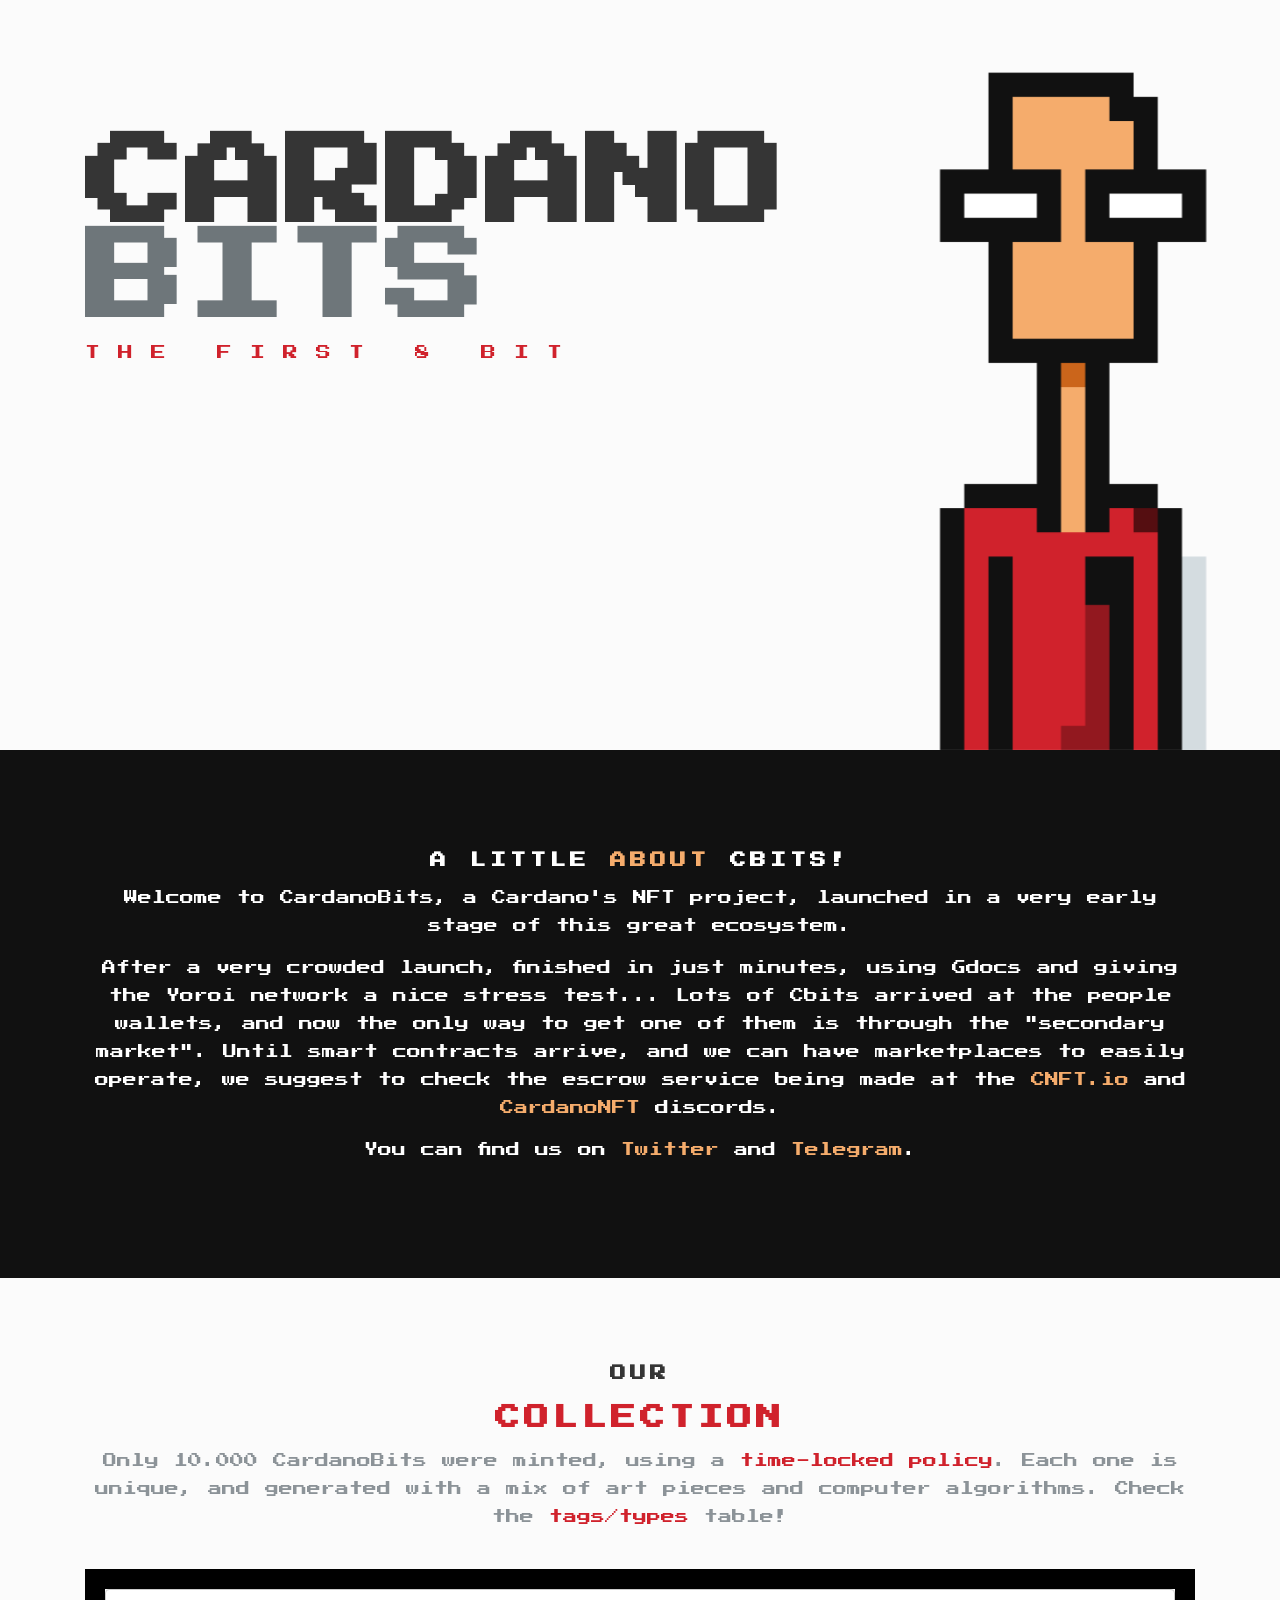
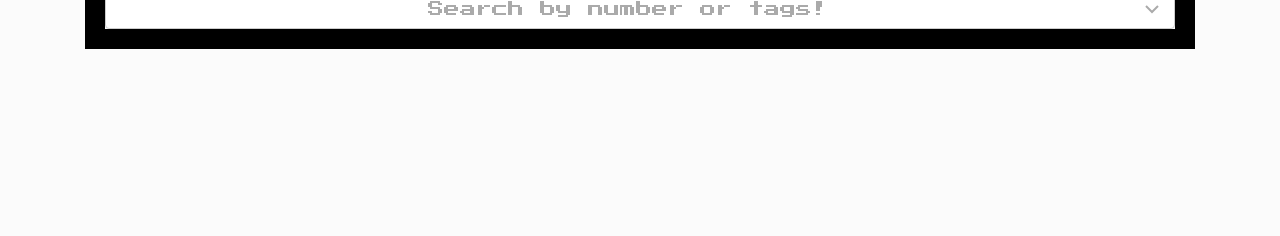
==== index.html @ e2020d43 "update" ====
<!DOCTYPE html><html lang="en"><head><meta charSet="utf-8"/><meta http-equiv="x-ua-compatible" content="ie=edge"/><meta name="viewport" content="width=device-width, initial-scale=1, shrink-to-fit=no"/><style data-href="/styles.7e462f2d2295d4f72bc5.css" id="gatsby-global-css">@import url(https://fonts.googleapis.com/css2?family=Press+Start+2P&display=swap);
/*!
 * Bootstrap v4.6.0 (https://getbootstrap.com/)
 * Copyright 2011-2021 The Bootstrap Authors
 * Copyright 2011-2021 Twitter, Inc.
 * Licensed under MIT (https://github.com/twbs/bootstrap/blob/main/LICENSE)
 */:root{--blue:#007bff;--indigo:#6610f2;--purple:#6f42c1;--pink:#e83e8c;--red:#dc3545;--orange:#fd7e14;--yellow:#ffc107;--green:#28a745;--teal:#20c997;--cyan:#17a2b8;--white:#fff;--gray:#6c757d;--gray-dark:#343a40;--primary:#007bff;--secondary:#6c757d;--success:#28a745;--info:#17a2b8;--warning:#ffc107;--danger:#dc3545;--light:#f8f9fa;--dark:#343a40;--breakpoint-xs:0;--breakpoint-sm:576px;--breakpoint-md:768px;--breakpoint-lg:992px;--breakpoint-xl:1200px;--font-family-sans-serif:-apple-system,BlinkMacSystemFont,"Segoe UI",Roboto,"Helvetica Neue",Arial,"Noto Sans","Liberation Sans",sans-serif,"Apple Color Emoji","Segoe UI Emoji","Segoe UI Symbol","Noto Color Emoji";--font-family-monospace:SFMono-Regular,Menlo,Monaco,Consolas,"Liberation Mono","Courier New",monospace}*,:after,:before{box-sizing:border-box}html{font-family:sans-serif;line-height:1.15;-webkit-tap-highlight-color:rgba(0,0,0,0)}article,aside,figcaption,figure,footer,header,hgroup,main,nav,section{display:block}body{font-family:-apple-system,BlinkMacSystemFont,Segoe UI,Roboto,Helvetica Neue,Arial,Noto Sans,Liberation Sans,sans-serif,Apple Color Emoji,Segoe UI Emoji,Segoe UI Symbol,Noto Color Emoji;font-size:1rem;font-weight:400;line-height:1.5;color:#212529;text-align:left;background-color:#fff}[tabindex="-1"]:focus:not(:focus-visible){outline:0!important}hr{box-sizing:content-box;height:0;overflow:visible}h1,h2,h3,h4,h5,h6{margin-top:0;margin-bottom:.5rem}p{margin-top:0;margin-bottom:1rem}abbr[data-original-title],abbr[title]{text-decoration:underline;-webkit-text-decoration:underline dotted;text-decoration:underline dotted;cursor:help;border-bottom:0;-webkit-text-decoration-skip-ink:none;text-decoration-skip-ink:none}address{font-style:normal;line-height:inherit}address,dl,ol,ul{margin-bottom:1rem}dl,ol,ul{margin-top:0}ol ol,ol ul,ul ol,ul ul{margin-bottom:0}dt{font-weight:700}dd{margin-bottom:.5rem;margin-left:0}blockquote{margin:0 0 1rem}b,strong{font-weight:bolder}small{font-size:80%}a{color:#007bff;text-decoration:none;background-color:transparent}a:hover{color:#0056b3;text-decoration:underline}a:not([href]):not([class]),a:not([href]):not([class]):hover{color:inherit;text-decoration:none}code,kbd,pre,samp{font-family:SFMono-Regular,Menlo,Monaco,Consolas,Liberation Mono,Courier New,monospace}pre{margin-top:0;margin-bottom:1rem;overflow:auto;-ms-overflow-style:scrollbar}figure{margin:0 0 1rem}img{border-style:none}img,svg{vertical-align:middle}svg{overflow:hidden}caption{padding-top:.75rem;padding-bottom:.75rem;color:#6c757d;text-align:left;caption-side:bottom}th{text-align:inherit;text-align:-webkit-match-parent}label{display:inline-block;margin-bottom:.5rem}button{border-radius:0}button:focus:not(:focus-visible){outline:0}button,input,optgroup,select,textarea{margin:0;font-family:inherit;font-size:inherit;line-height:inherit}button,input{overflow:visible}button,select{text-transform:none}[role=button]{cursor:pointer}select{word-wrap:normal}[type=button],[type=reset],[type=submit],button{-webkit-appearance:button}[type=button]:not(:disabled),[type=reset]:not(:disabled),[type=submit]:not(:disabled),button:not(:disabled){cursor:pointer}[type=button]::-moz-focus-inner,[type=reset]::-moz-focus-inner,[type=submit]::-moz-focus-inner,button::-moz-focus-inner{padding:0;border-style:none}textarea{resize:vertical}fieldset{min-width:0;padding:0;margin:0;border:0}legend{display:block;width:100%;max-width:100%;margin-bottom:.5rem;font-size:1.5rem;line-height:inherit;color:inherit}progress{vertical-align:baseline}[type=number]::-webkit-inner-spin-button,[type=number]::-webkit-outer-spin-button{height:auto}[type=search]{outline-offset:-2px;-webkit-appearance:none}[type=search]::-webkit-search-decoration{-webkit-appearance:none}::-webkit-file-upload-button{font:inherit;-webkit-appearance:button}output{display:inline-block}summary{display:list-item;cursor:pointer}template{display:none}[hidden]{display:none!important}.h1,.h2,.h3,.h4,.h5,.h6,h1,h2,h3,h4,h5,h6{margin-bottom:.5rem;font-weight:500;line-height:1.2}.h1,h1{font-size:2.5rem}.h2,h2{font-size:2rem}.h3,h3{font-size:1.75rem}.h4,h4{font-size:1.5rem}.h5,h5{font-size:1.25rem}.h6,h6{font-size:1rem}.lead{font-size:1.25rem;font-weight:300}.display-1{font-size:6rem}.display-1,.display-2{font-weight:300;line-height:1.2}.display-2{font-size:5.5rem}.display-3{font-size:4.5rem}.display-3,.display-4{font-weight:300;line-height:1.2}.display-4{font-size:3.5rem}hr{margin-top:1rem;margin-bottom:1rem;border:0;border-top:1px solid rgba(0,0,0,.1)}.small,small{font-size:80%;font-weight:400}.mark,mark{padding:.2em;background-color:#fcf8e3}.list-inline,.list-unstyled{padding-left:0;list-style:none}.list-inline-item{display:inline-block}.list-inline-item:not(:last-child){margin-right:.5rem}.initialism{font-size:90%;text-transform:uppercase}.blockquote{margin-bottom:1rem;font-size:1.25rem}.blockquote-footer{display:block;font-size:80%;color:#6c757d}.blockquote-footer:before{content:"\2014\A0"}.img-fluid,.img-thumbnail{max-width:100%;height:auto}.img-thumbnail{padding:.25rem;background-color:#fff;border:1px solid #dee2e6;border-radius:.25rem}.figure{display:inline-block}.figure-img{margin-bottom:.5rem;line-height:1}.figure-caption{font-size:90%;color:#6c757d}code{font-size:87.5%;color:#e83e8c;word-wrap:break-word}a>code{color:inherit}kbd{padding:.2rem .4rem;font-size:87.5%;color:#fff;background-color:#212529;border-radius:.2rem}kbd kbd{padding:0;font-size:100%;font-weight:700}pre{display:block;font-size:87.5%;color:#212529}pre code{font-size:inherit;color:inherit;word-break:normal}.pre-scrollable{max-height:340px;overflow-y:scroll}.container,.container-fluid,.container-lg,.container-md,.container-sm,.container-xl{width:100%;padding-right:15px;padding-left:15px;margin-right:auto;margin-left:auto}@media (min-width:576px){.container,.container-sm{max-width:540px}}@media (min-width:768px){.container,.container-md,.container-sm{max-width:720px}}@media (min-width:992px){.container,.container-lg,.container-md,.container-sm{max-width:960px}}@media (min-width:1200px){.container,.container-lg,.container-md,.container-sm,.container-xl{max-width:1140px}}.row{display:flex;flex-wrap:wrap;margin-right:-15px;margin-left:-15px}.no-gutters{margin-right:0;margin-left:0}.no-gutters>.col,.no-gutters>[class*=col-]{padding-right:0;padding-left:0}.col,.col-1,.col-2,.col-3,.col-4,.col-5,.col-6,.col-7,.col-8,.col-9,.col-10,.col-11,.col-12,.col-auto,.col-lg,.col-lg-1,.col-lg-2,.col-lg-3,.col-lg-4,.col-lg-5,.col-lg-6,.col-lg-7,.col-lg-8,.col-lg-9,.col-lg-10,.col-lg-11,.col-lg-12,.col-lg-auto,.col-md,.col-md-1,.col-md-2,.col-md-3,.col-md-4,.col-md-5,.col-md-6,.col-md-7,.col-md-8,.col-md-9,.col-md-10,.col-md-11,.col-md-12,.col-md-auto,.col-sm,.col-sm-1,.col-sm-2,.col-sm-3,.col-sm-4,.col-sm-5,.col-sm-6,.col-sm-7,.col-sm-8,.col-sm-9,.col-sm-10,.col-sm-11,.col-sm-12,.col-sm-auto,.col-xl,.col-xl-1,.col-xl-2,.col-xl-3,.col-xl-4,.col-xl-5,.col-xl-6,.col-xl-7,.col-xl-8,.col-xl-9,.col-xl-10,.col-xl-11,.col-xl-12,.col-xl-auto{position:relative;width:100%;padding-right:15px;padding-left:15px}.col{flex-basis:0;flex-grow:1;max-width:100%}.row-cols-1>*{flex:0 0 100%;max-width:100%}.row-cols-2>*{flex:0 0 50%;max-width:50%}.row-cols-3>*{flex:0 0 33.33333%;max-width:33.33333%}.row-cols-4>*{flex:0 0 25%;max-width:25%}.row-cols-5>*{flex:0 0 20%;max-width:20%}.row-cols-6>*{flex:0 0 16.66667%;max-width:16.66667%}.col-auto{flex:0 0 auto;width:auto;max-width:100%}.col-1{flex:0 0 8.33333%;max-width:8.33333%}.col-2{flex:0 0 16.66667%;max-width:16.66667%}.col-3{flex:0 0 25%;max-width:25%}.col-4{flex:0 0 33.33333%;max-width:33.33333%}.col-5{flex:0 0 41.66667%;max-width:41.66667%}.col-6{flex:0 0 50%;max-width:50%}.col-7{flex:0 0 58.33333%;max-width:58.33333%}.col-8{flex:0 0 66.66667%;max-width:66.66667%}.col-9{flex:0 0 75%;max-width:75%}.col-10{flex:0 0 83.33333%;max-width:83.33333%}.col-11{flex:0 0 91.66667%;max-width:91.66667%}.col-12{flex:0 0 100%;max-width:100%}.order-first{order:-1}.order-last{order:13}.order-0{order:0}.order-1{order:1}.order-2{order:2}.order-3{order:3}.order-4{order:4}.order-5{order:5}.order-6{order:6}.order-7{order:7}.order-8{order:8}.order-9{order:9}.order-10{order:10}.order-11{order:11}.order-12{order:12}.offset-1{margin-left:8.33333%}.offset-2{margin-left:16.66667%}.offset-3{margin-left:25%}.offset-4{margin-left:33.33333%}.offset-5{margin-left:41.66667%}.offset-6{margin-left:50%}.offset-7{margin-left:58.33333%}.offset-8{margin-left:66.66667%}.offset-9{margin-left:75%}.offset-10{margin-left:83.33333%}.offset-11{margin-left:91.66667%}@media (min-width:576px){.col-sm{flex-basis:0;flex-grow:1;max-width:100%}.row-cols-sm-1>*{flex:0 0 100%;max-width:100%}.row-cols-sm-2>*{flex:0 0 50%;max-width:50%}.row-cols-sm-3>*{flex:0 0 33.33333%;max-width:33.33333%}.row-cols-sm-4>*{flex:0 0 25%;max-width:25%}.row-cols-sm-5>*{flex:0 0 20%;max-width:20%}.row-cols-sm-6>*{flex:0 0 16.66667%;max-width:16.66667%}.col-sm-auto{flex:0 0 auto;width:auto;max-width:100%}.col-sm-1{flex:0 0 8.33333%;max-width:8.33333%}.col-sm-2{flex:0 0 16.66667%;max-width:16.66667%}.col-sm-3{flex:0 0 25%;max-width:25%}.col-sm-4{flex:0 0 33.33333%;max-width:33.33333%}.col-sm-5{flex:0 0 41.66667%;max-width:41.66667%}.col-sm-6{flex:0 0 50%;max-width:50%}.col-sm-7{flex:0 0 58.33333%;max-width:58.33333%}.col-sm-8{flex:0 0 66.66667%;max-width:66.66667%}.col-sm-9{flex:0 0 75%;max-width:75%}.col-sm-10{flex:0 0 83.33333%;max-width:83.33333%}.col-sm-11{flex:0 0 91.66667%;max-width:91.66667%}.col-sm-12{flex:0 0 100%;max-width:100%}.order-sm-first{order:-1}.order-sm-last{order:13}.order-sm-0{order:0}.order-sm-1{order:1}.order-sm-2{order:2}.order-sm-3{order:3}.order-sm-4{order:4}.order-sm-5{order:5}.order-sm-6{order:6}.order-sm-7{order:7}.order-sm-8{order:8}.order-sm-9{order:9}.order-sm-10{order:10}.order-sm-11{order:11}.order-sm-12{order:12}.offset-sm-0{margin-left:0}.offset-sm-1{margin-left:8.33333%}.offset-sm-2{margin-left:16.66667%}.offset-sm-3{margin-left:25%}.offset-sm-4{margin-left:33.33333%}.offset-sm-5{margin-left:41.66667%}.offset-sm-6{margin-left:50%}.offset-sm-7{margin-left:58.33333%}.offset-sm-8{margin-left:66.66667%}.offset-sm-9{margin-left:75%}.offset-sm-10{margin-left:83.33333%}.offset-sm-11{margin-left:91.66667%}}@media (min-width:768px){.col-md{flex-basis:0;flex-grow:1;max-width:100%}.row-cols-md-1>*{flex:0 0 100%;max-width:100%}.row-cols-md-2>*{flex:0 0 50%;max-width:50%}.row-cols-md-3>*{flex:0 0 33.33333%;max-width:33.33333%}.row-cols-md-4>*{flex:0 0 25%;max-width:25%}.row-cols-md-5>*{flex:0 0 20%;max-width:20%}.row-cols-md-6>*{flex:0 0 16.66667%;max-width:16.66667%}.col-md-auto{flex:0 0 auto;width:auto;max-width:100%}.col-md-1{flex:0 0 8.33333%;max-width:8.33333%}.col-md-2{flex:0 0 16.66667%;max-width:16.66667%}.col-md-3{flex:0 0 25%;max-width:25%}.col-md-4{flex:0 0 33.33333%;max-width:33.33333%}.col-md-5{flex:0 0 41.66667%;max-width:41.66667%}.col-md-6{flex:0 0 50%;max-width:50%}.col-md-7{flex:0 0 58.33333%;max-width:58.33333%}.col-md-8{flex:0 0 66.66667%;max-width:66.66667%}.col-md-9{flex:0 0 75%;max-width:75%}.col-md-10{flex:0 0 83.33333%;max-width:83.33333%}.col-md-11{flex:0 0 91.66667%;max-width:91.66667%}.col-md-12{flex:0 0 100%;max-width:100%}.order-md-first{order:-1}.order-md-last{order:13}.order-md-0{order:0}.order-md-1{order:1}.order-md-2{order:2}.order-md-3{order:3}.order-md-4{order:4}.order-md-5{order:5}.order-md-6{order:6}.order-md-7{order:7}.order-md-8{order:8}.order-md-9{order:9}.order-md-10{order:10}.order-md-11{order:11}.order-md-12{order:12}.offset-md-0{margin-left:0}.offset-md-1{margin-left:8.33333%}.offset-md-2{margin-left:16.66667%}.offset-md-3{margin-left:25%}.offset-md-4{margin-left:33.33333%}.offset-md-5{margin-left:41.66667%}.offset-md-6{margin-left:50%}.offset-md-7{margin-left:58.33333%}.offset-md-8{margin-left:66.66667%}.offset-md-9{margin-left:75%}.offset-md-10{margin-left:83.33333%}.offset-md-11{margin-left:91.66667%}}@media (min-width:992px){.col-lg{flex-basis:0;flex-grow:1;max-width:100%}.row-cols-lg-1>*{flex:0 0 100%;max-width:100%}.row-cols-lg-2>*{flex:0 0 50%;max-width:50%}.row-cols-lg-3>*{flex:0 0 33.33333%;max-width:33.33333%}.row-cols-lg-4>*{flex:0 0 25%;max-width:25%}.row-cols-lg-5>*{flex:0 0 20%;max-width:20%}.row-cols-lg-6>*{flex:0 0 16.66667%;max-width:16.66667%}.col-lg-auto{flex:0 0 auto;width:auto;max-width:100%}.col-lg-1{flex:0 0 8.33333%;max-width:8.33333%}.col-lg-2{flex:0 0 16.66667%;max-width:16.66667%}.col-lg-3{flex:0 0 25%;max-width:25%}.col-lg-4{flex:0 0 33.33333%;max-width:33.33333%}.col-lg-5{flex:0 0 41.66667%;max-width:41.66667%}.col-lg-6{flex:0 0 50%;max-width:50%}.col-lg-7{flex:0 0 58.33333%;max-width:58.33333%}.col-lg-8{flex:0 0 66.66667%;max-width:66.66667%}.col-lg-9{flex:0 0 75%;max-width:75%}.col-lg-10{flex:0 0 83.33333%;max-width:83.33333%}.col-lg-11{flex:0 0 91.66667%;max-width:91.66667%}.col-lg-12{flex:0 0 100%;max-width:100%}.order-lg-first{order:-1}.order-lg-last{order:13}.order-lg-0{order:0}.order-lg-1{order:1}.order-lg-2{order:2}.order-lg-3{order:3}.order-lg-4{order:4}.order-lg-5{order:5}.order-lg-6{order:6}.order-lg-7{order:7}.order-lg-8{order:8}.order-lg-9{order:9}.order-lg-10{order:10}.order-lg-11{order:11}.order-lg-12{order:12}.offset-lg-0{margin-left:0}.offset-lg-1{margin-left:8.33333%}.offset-lg-2{margin-left:16.66667%}.offset-lg-3{margin-left:25%}.offset-lg-4{margin-left:33.33333%}.offset-lg-5{margin-left:41.66667%}.offset-lg-6{margin-left:50%}.offset-lg-7{margin-left:58.33333%}.offset-lg-8{margin-left:66.66667%}.offset-lg-9{margin-left:75%}.offset-lg-10{margin-left:83.33333%}.offset-lg-11{margin-left:91.66667%}}@media (min-width:1200px){.col-xl{flex-basis:0;flex-grow:1;max-width:100%}.row-cols-xl-1>*{flex:0 0 100%;max-width:100%}.row-cols-xl-2>*{flex:0 0 50%;max-width:50%}.row-cols-xl-3>*{flex:0 0 33.33333%;max-width:33.33333%}.row-cols-xl-4>*{flex:0 0 25%;max-width:25%}.row-cols-xl-5>*{flex:0 0 20%;max-width:20%}.row-cols-xl-6>*{flex:0 0 16.66667%;max-width:16.66667%}.col-xl-auto{flex:0 0 auto;width:auto;max-width:100%}.col-xl-1{flex:0 0 8.33333%;max-width:8.33333%}.col-xl-2{flex:0 0 16.66667%;max-width:16.66667%}.col-xl-3{flex:0 0 25%;max-width:25%}.col-xl-4{flex:0 0 33.33333%;max-width:33.33333%}.col-xl-5{flex:0 0 41.66667%;max-width:41.66667%}.col-xl-6{flex:0 0 50%;max-width:50%}.col-xl-7{flex:0 0 58.33333%;max-width:58.33333%}.col-xl-8{flex:0 0 66.66667%;max-width:66.66667%}.col-xl-9{flex:0 0 75%;max-width:75%}.col-xl-10{flex:0 0 83.33333%;max-width:83.33333%}.col-xl-11{flex:0 0 91.66667%;max-width:91.66667%}.col-xl-12{flex:0 0 100%;max-width:100%}.order-xl-first{order:-1}.order-xl-last{order:13}.order-xl-0{order:0}.order-xl-1{order:1}.order-xl-2{order:2}.order-xl-3{order:3}.order-xl-4{order:4}.order-xl-5{order:5}.order-xl-6{order:6}.order-xl-7{order:7}.order-xl-8{order:8}.order-xl-9{order:9}.order-xl-10{order:10}.order-xl-11{order:11}.order-xl-12{order:12}.offset-xl-0{margin-left:0}.offset-xl-1{margin-left:8.33333%}.offset-xl-2{margin-left:16.66667%}.offset-xl-3{margin-left:25%}.offset-xl-4{margin-left:33.33333%}.offset-xl-5{margin-left:41.66667%}.offset-xl-6{margin-left:50%}.offset-xl-7{margin-left:58.33333%}.offset-xl-8{margin-left:66.66667%}.offset-xl-9{margin-left:75%}.offset-xl-10{margin-left:83.33333%}.offset-xl-11{margin-left:91.66667%}}.table{width:100%;margin-bottom:1rem;color:#212529}.table td,.table th{padding:.75rem;vertical-align:top;border-top:1px solid #dee2e6}.table thead th{vertical-align:bottom;border-bottom:2px solid #dee2e6}.table tbody+tbody{border-top:2px solid #dee2e6}.table-sm td,.table-sm th{padding:.3rem}.table-bordered,.table-bordered td,.table-bordered th{border:1px solid #dee2e6}.table-bordered thead td,.table-bordered thead th{border-bottom-width:2px}.table-borderless tbody+tbody,.table-borderless td,.table-borderless th,.table-borderless thead th{border:0}.table-striped tbody tr:nth-of-type(odd){background-color:rgba(0,0,0,.05)}.table-hover tbody tr:hover{color:#212529;background-color:rgba(0,0,0,.075)}.table-primary,.table-primary>td,.table-primary>th{background-color:#b8daff}.table-primary tbody+tbody,.table-primary td,.table-primary th,.table-primary thead th{border-color:#7abaff}.table-hover .table-primary:hover,.table-hover .table-primary:hover>td,.table-hover .table-primary:hover>th{background-color:#9fcdff}.table-secondary,.table-secondary>td,.table-secondary>th{background-color:#d6d8db}.table-secondary tbody+tbody,.table-secondary td,.table-secondary th,.table-secondary thead th{border-color:#b3b7bb}.table-hover .table-secondary:hover,.table-hover .table-secondary:hover>td,.table-hover .table-secondary:hover>th{background-color:#c8cbcf}.table-success,.table-success>td,.table-success>th{background-color:#c3e6cb}.table-success tbody+tbody,.table-success td,.table-success th,.table-success thead th{border-color:#8fd19e}.table-hover .table-success:hover,.table-hover .table-success:hover>td,.table-hover .table-success:hover>th{background-color:#b1dfbb}.table-info,.table-info>td,.table-info>th{background-color:#bee5eb}.table-info tbody+tbody,.table-info td,.table-info th,.table-info thead th{border-color:#86cfda}.table-hover .table-info:hover,.table-hover .table-info:hover>td,.table-hover .table-info:hover>th{background-color:#abdde5}.table-warning,.table-warning>td,.table-warning>th{background-color:#ffeeba}.table-warning tbody+tbody,.table-warning td,.table-warning th,.table-warning thead th{border-color:#ffdf7e}.table-hover .table-warning:hover,.table-hover .table-warning:hover>td,.table-hover .table-warning:hover>th{background-color:#ffe8a1}.table-danger,.table-danger>td,.table-danger>th{background-color:#f5c6cb}.table-danger tbody+tbody,.table-danger td,.table-danger th,.table-danger thead th{border-color:#ed969e}.table-hover .table-danger:hover,.table-hover .table-danger:hover>td,.table-hover .table-danger:hover>th{background-color:#f1b0b7}.table-light,.table-light>td,.table-light>th{background-color:#fdfdfe}.table-light tbody+tbody,.table-light td,.table-light th,.table-light thead th{border-color:#fbfcfc}.table-hover .table-light:hover,.table-hover .table-light:hover>td,.table-hover .table-light:hover>th{background-color:#ececf6}.table-dark,.table-dark>td,.table-dark>th{background-color:#c6c8ca}.table-dark tbody+tbody,.table-dark td,.table-dark th,.table-dark thead th{border-color:#95999c}.table-hover .table-dark:hover,.table-hover .table-dark:hover>td,.table-hover .table-dark:hover>th{background-color:#b9bbbe}.table-active,.table-active>td,.table-active>th,.table-hover .table-active:hover,.table-hover .table-active:hover>td,.table-hover .table-active:hover>th{background-color:rgba(0,0,0,.075)}.table .thead-dark th{color:#fff;background-color:#343a40;border-color:#454d55}.table .thead-light th{color:#495057;background-color:#e9ecef;border-color:#dee2e6}.table-dark{color:#fff;background-color:#343a40}.table-dark td,.table-dark th,.table-dark thead th{border-color:#454d55}.table-dark.table-bordered{border:0}.table-dark.table-striped tbody tr:nth-of-type(odd){background-color:hsla(0,0%,100%,.05)}.table-dark.table-hover tbody tr:hover{color:#fff;background-color:hsla(0,0%,100%,.075)}@media (max-width:575.98px){.table-responsive-sm{display:block;width:100%;overflow-x:auto;-webkit-overflow-scrolling:touch}.table-responsive-sm>.table-bordered{border:0}}@media (max-width:767.98px){.table-responsive-md{display:block;width:100%;overflow-x:auto;-webkit-overflow-scrolling:touch}.table-responsive-md>.table-bordered{border:0}}@media (max-width:991.98px){.table-responsive-lg{display:block;width:100%;overflow-x:auto;-webkit-overflow-scrolling:touch}.table-responsive-lg>.table-bordered{border:0}}@media (max-width:1199.98px){.table-responsive-xl{display:block;width:100%;overflow-x:auto;-webkit-overflow-scrolling:touch}.table-responsive-xl>.table-bordered{border:0}}.table-responsive{display:block;width:100%;overflow-x:auto;-webkit-overflow-scrolling:touch}.table-responsive>.table-bordered{border:0}.form-control{display:block;width:100%;height:calc(1.5em + .75rem + 2px);padding:.375rem .75rem;font-size:1rem;font-weight:400;line-height:1.5;color:#495057;background-color:#fff;background-clip:padding-box;border:1px solid #ced4da;border-radius:.25rem;transition:border-color .15s ease-in-out,box-shadow .15s ease-in-out}@media (prefers-reduced-motion:reduce){.form-control{transition:none}}.form-control::-ms-expand{background-color:transparent;border:0}.form-control:-moz-focusring{color:transparent;text-shadow:0 0 0 #495057}.form-control:focus{color:#495057;background-color:#fff;border-color:#80bdff;outline:0;box-shadow:0 0 0 .2rem rgba(0,123,255,.25)}.form-control:-ms-input-placeholder{color:#6c757d;opacity:1}.form-control::placeholder{color:#6c757d;opacity:1}.form-control:disabled,.form-control[readonly]{background-color:#e9ecef;opacity:1}input[type=date].form-control,input[type=datetime-local].form-control,input[type=month].form-control,input[type=time].form-control{-webkit-appearance:none;appearance:none}select.form-control:focus::-ms-value{color:#495057;background-color:#fff}.form-control-file,.form-control-range{display:block;width:100%}.col-form-label{padding-top:calc(.375rem + 1px);padding-bottom:calc(.375rem + 1px);margin-bottom:0;font-size:inherit;line-height:1.5}.col-form-label-lg{padding-top:calc(.5rem + 1px);padding-bottom:calc(.5rem + 1px);font-size:1.25rem;line-height:1.5}.col-form-label-sm{padding-top:calc(.25rem + 1px);padding-bottom:calc(.25rem + 1px);font-size:.875rem;line-height:1.5}.form-control-plaintext{display:block;width:100%;padding:.375rem 0;margin-bottom:0;font-size:1rem;line-height:1.5;color:#212529;background-color:transparent;border:solid transparent;border-width:1px 0}.form-control-plaintext.form-control-lg,.form-control-plaintext.form-control-sm{padding-right:0;padding-left:0}.form-control-sm{height:calc(1.5em + .5rem + 2px);padding:.25rem .5rem;font-size:.875rem;line-height:1.5;border-radius:.2rem}.form-control-lg{height:calc(1.5em + 1rem + 2px);padding:.5rem 1rem;font-size:1.25rem;line-height:1.5;border-radius:.3rem}select.form-control[multiple],select.form-control[size],textarea.form-control{height:auto}.form-group{margin-bottom:1rem}.form-text{display:block;margin-top:.25rem}.form-row{display:flex;flex-wrap:wrap;margin-right:-5px;margin-left:-5px}.form-row>.col,.form-row>[class*=col-]{padding-right:5px;padding-left:5px}.form-check{position:relative;display:block;padding-left:1.25rem}.form-check-input{position:absolute;margin-top:.3rem;margin-left:-1.25rem}.form-check-input:disabled~.form-check-label,.form-check-input[disabled]~.form-check-label{color:#6c757d}.form-check-label{margin-bottom:0}.form-check-inline{display:inline-flex;align-items:center;padding-left:0;margin-right:.75rem}.form-check-inline .form-check-input{position:static;margin-top:0;margin-right:.3125rem;margin-left:0}.valid-feedback{display:none;width:100%;margin-top:.25rem;font-size:80%;color:#28a745}.valid-tooltip{position:absolute;top:100%;left:0;z-index:5;display:none;max-width:100%;padding:.25rem .5rem;margin-top:.1rem;font-size:.875rem;line-height:1.5;color:#fff;background-color:rgba(40,167,69,.9);border-radius:.25rem}.form-row>.col>.valid-tooltip,.form-row>[class*=col-]>.valid-tooltip{left:5px}.is-valid~.valid-feedback,.is-valid~.valid-tooltip,.was-validated :valid~.valid-feedback,.was-validated :valid~.valid-tooltip{display:block}.form-control.is-valid,.was-validated .form-control:valid{border-color:#28a745;padding-right:calc(1.5em + .75rem);background-image:url("data:image/svg+xml;charset=utf-8,%3Csvg xmlns='http://www.w3.org/2000/svg' width='8' height='8' viewBox='0 0 8 8'%3E%3Cpath fill='%2328a745' d='M2.3 6.73L.6 4.53c-.4-1.04.46-1.4 1.1-.8l1.1 1.4 3.4-3.8c.6-.63 1.6-.27 1.2.7l-4 4.6c-.43.5-.8.4-1.1.1z'/%3E%3C/svg%3E");background-repeat:no-repeat;background-position:right calc(.375em + .1875rem) center;background-size:calc(.75em + .375rem) calc(.75em + .375rem)}.form-control.is-valid:focus,.was-validated .form-control:valid:focus{border-color:#28a745;box-shadow:0 0 0 .2rem rgba(40,167,69,.25)}.was-validated textarea.form-control:valid,textarea.form-control.is-valid{padding-right:calc(1.5em + .75rem);background-position:top calc(.375em + .1875rem) right calc(.375em + .1875rem)}.custom-select.is-valid,.was-validated .custom-select:valid{border-color:#28a745;padding-right:calc(.75em + 2.3125rem);background:url("data:image/svg+xml;charset=utf-8,%3Csvg xmlns='http://www.w3.org/2000/svg' width='4' height='5' viewBox='0 0 4 5'%3E%3Cpath fill='%23343a40' d='M2 0L0 2h4zm0 5L0 3h4z'/%3E%3C/svg%3E") right .75rem center/8px 10px no-repeat,#fff url("data:image/svg+xml;charset=utf-8,%3Csvg xmlns='http://www.w3.org/2000/svg' width='8' height='8' viewBox='0 0 8 8'%3E%3Cpath fill='%2328a745' d='M2.3 6.73L.6 4.53c-.4-1.04.46-1.4 1.1-.8l1.1 1.4 3.4-3.8c.6-.63 1.6-.27 1.2.7l-4 4.6c-.43.5-.8.4-1.1.1z'/%3E%3C/svg%3E") center right 1.75rem/calc(.75em + .375rem) calc(.75em + .375rem) no-repeat}.custom-select.is-valid:focus,.was-validated .custom-select:valid:focus{border-color:#28a745;box-shadow:0 0 0 .2rem rgba(40,167,69,.25)}.form-check-input.is-valid~.form-check-label,.was-validated .form-check-input:valid~.form-check-label{color:#28a745}.form-check-input.is-valid~.valid-feedback,.form-check-input.is-valid~.valid-tooltip,.was-validated .form-check-input:valid~.valid-feedback,.was-validated .form-check-input:valid~.valid-tooltip{display:block}.custom-control-input.is-valid~.custom-control-label,.was-validated .custom-control-input:valid~.custom-control-label{color:#28a745}.custom-control-input.is-valid~.custom-control-label:before,.was-validated .custom-control-input:valid~.custom-control-label:before{border-color:#28a745}.custom-control-input.is-valid:checked~.custom-control-label:before,.was-validated .custom-control-input:valid:checked~.custom-control-label:before{border-color:#34ce57;background-color:#34ce57}.custom-control-input.is-valid:focus~.custom-control-label:before,.was-validated .custom-control-input:valid:focus~.custom-control-label:before{box-shadow:0 0 0 .2rem rgba(40,167,69,.25)}.custom-control-input.is-valid:focus:not(:checked)~.custom-control-label:before,.custom-file-input.is-valid~.custom-file-label,.was-validated .custom-control-input:valid:focus:not(:checked)~.custom-control-label:before,.was-validated .custom-file-input:valid~.custom-file-label{border-color:#28a745}.custom-file-input.is-valid:focus~.custom-file-label,.was-validated .custom-file-input:valid:focus~.custom-file-label{border-color:#28a745;box-shadow:0 0 0 .2rem rgba(40,167,69,.25)}.invalid-feedback{display:none;width:100%;margin-top:.25rem;font-size:80%;color:#dc3545}.invalid-tooltip{position:absolute;top:100%;left:0;z-index:5;display:none;max-width:100%;padding:.25rem .5rem;margin-top:.1rem;font-size:.875rem;line-height:1.5;color:#fff;background-color:rgba(220,53,69,.9);border-radius:.25rem}.form-row>.col>.invalid-tooltip,.form-row>[class*=col-]>.invalid-tooltip{left:5px}.is-invalid~.invalid-feedback,.is-invalid~.invalid-tooltip,.was-validated :invalid~.invalid-feedback,.was-validated :invalid~.invalid-tooltip{display:block}.form-control.is-invalid,.was-validated .form-control:invalid{border-color:#dc3545;padding-right:calc(1.5em + .75rem);background-image:url("data:image/svg+xml;charset=utf-8,%3Csvg xmlns='http://www.w3.org/2000/svg' width='12' height='12' fill='none' stroke='%23dc3545' viewBox='0 0 12 12'%3E%3Ccircle cx='6' cy='6' r='4.5'/%3E%3Cpath stroke-linejoin='round' d='M5.8 3.6h.4L6 6.5z'/%3E%3Ccircle cx='6' cy='8.2' r='.6' fill='%23dc3545' stroke='none'/%3E%3C/svg%3E");background-repeat:no-repeat;background-position:right calc(.375em + .1875rem) center;background-size:calc(.75em + .375rem) calc(.75em + .375rem)}.form-control.is-invalid:focus,.was-validated .form-control:invalid:focus{border-color:#dc3545;box-shadow:0 0 0 .2rem rgba(220,53,69,.25)}.was-validated textarea.form-control:invalid,textarea.form-control.is-invalid{padding-right:calc(1.5em + .75rem);background-position:top calc(.375em + .1875rem) right calc(.375em + .1875rem)}.custom-select.is-invalid,.was-validated .custom-select:invalid{border-color:#dc3545;padding-right:calc(.75em + 2.3125rem);background:url("data:image/svg+xml;charset=utf-8,%3Csvg xmlns='http://www.w3.org/2000/svg' width='4' height='5' viewBox='0 0 4 5'%3E%3Cpath fill='%23343a40' d='M2 0L0 2h4zm0 5L0 3h4z'/%3E%3C/svg%3E") right .75rem center/8px 10px no-repeat,#fff url("data:image/svg+xml;charset=utf-8,%3Csvg xmlns='http://www.w3.org/2000/svg' width='12' height='12' fill='none' stroke='%23dc3545' viewBox='0 0 12 12'%3E%3Ccircle cx='6' cy='6' r='4.5'/%3E%3Cpath stroke-linejoin='round' d='M5.8 3.6h.4L6 6.5z'/%3E%3Ccircle cx='6' cy='8.2' r='.6' fill='%23dc3545' stroke='none'/%3E%3C/svg%3E") center right 1.75rem/calc(.75em + .375rem) calc(.75em + .375rem) no-repeat}.custom-select.is-invalid:focus,.was-validated .custom-select:invalid:focus{border-color:#dc3545;box-shadow:0 0 0 .2rem rgba(220,53,69,.25)}.form-check-input.is-invalid~.form-check-label,.was-validated .form-check-input:invalid~.form-check-label{color:#dc3545}.form-check-input.is-invalid~.invalid-feedback,.form-check-input.is-invalid~.invalid-tooltip,.was-validated .form-check-input:invalid~.invalid-feedback,.was-validated .form-check-input:invalid~.invalid-tooltip{display:block}.custom-control-input.is-invalid~.custom-control-label,.was-validated .custom-control-input:invalid~.custom-control-label{color:#dc3545}.custom-control-input.is-invalid~.custom-control-label:before,.was-validated .custom-control-input:invalid~.custom-control-label:before{border-color:#dc3545}.custom-control-input.is-invalid:checked~.custom-control-label:before,.was-validated .custom-control-input:invalid:checked~.custom-control-label:before{border-color:#e4606d;background-color:#e4606d}.custom-control-input.is-invalid:focus~.custom-control-label:before,.was-validated .custom-control-input:invalid:focus~.custom-control-label:before{box-shadow:0 0 0 .2rem rgba(220,53,69,.25)}.custom-control-input.is-invalid:focus:not(:checked)~.custom-control-label:before,.custom-file-input.is-invalid~.custom-file-label,.was-validated .custom-control-input:invalid:focus:not(:checked)~.custom-control-label:before,.was-validated .custom-file-input:invalid~.custom-file-label{border-color:#dc3545}.custom-file-input.is-invalid:focus~.custom-file-label,.was-validated .custom-file-input:invalid:focus~.custom-file-label{border-color:#dc3545;box-shadow:0 0 0 .2rem rgba(220,53,69,.25)}.form-inline{display:flex;flex-flow:row wrap;align-items:center}.form-inline .form-check{width:100%}@media (min-width:576px){.form-inline label{justify-content:center}.form-inline .form-group,.form-inline label{display:flex;align-items:center;margin-bottom:0}.form-inline .form-group{flex:0 0 auto;flex-flow:row wrap}.form-inline .form-control{display:inline-block;width:auto;vertical-align:middle}.form-inline .form-control-plaintext{display:inline-block}.form-inline .custom-select,.form-inline .input-group{width:auto}.form-inline .form-check{display:flex;align-items:center;justify-content:center;width:auto;padding-left:0}.form-inline .form-check-input{position:relative;flex-shrink:0;margin-top:0;margin-right:.25rem;margin-left:0}.form-inline .custom-control{align-items:center;justify-content:center}.form-inline .custom-control-label{margin-bottom:0}}.btn{display:inline-block;font-weight:400;color:#212529;text-align:center;vertical-align:middle;-webkit-user-select:none;-ms-user-select:none;user-select:none;background-color:transparent;border:1px solid transparent;padding:.375rem .75rem;font-size:1rem;line-height:1.5;border-radius:.25rem;transition:color .15s ease-in-out,background-color .15s ease-in-out,border-color .15s ease-in-out,box-shadow .15s ease-in-out}@media (prefers-reduced-motion:reduce){.btn{transition:none}}.btn:hover{color:#212529;text-decoration:none}.btn.focus,.btn:focus{outline:0;box-shadow:0 0 0 .2rem rgba(0,123,255,.25)}.btn.disabled,.btn:disabled{opacity:.65}.btn:not(:disabled):not(.disabled){cursor:pointer}a.btn.disabled,fieldset:disabled a.btn{pointer-events:none}.btn-primary{color:#fff;background-color:#007bff;border-color:#007bff}.btn-primary.focus,.btn-primary:focus,.btn-primary:hover{color:#fff;background-color:#0069d9;border-color:#0062cc}.btn-primary.focus,.btn-primary:focus{box-shadow:0 0 0 .2rem rgba(38,143,255,.5)}.btn-primary.disabled,.btn-primary:disabled{color:#fff;background-color:#007bff;border-color:#007bff}.btn-primary:not(:disabled):not(.disabled).active,.btn-primary:not(:disabled):not(.disabled):active,.show>.btn-primary.dropdown-toggle{color:#fff;background-color:#0062cc;border-color:#005cbf}.btn-primary:not(:disabled):not(.disabled).active:focus,.btn-primary:not(:disabled):not(.disabled):active:focus,.show>.btn-primary.dropdown-toggle:focus{box-shadow:0 0 0 .2rem rgba(38,143,255,.5)}.btn-secondary{color:#fff;background-color:#6c757d;border-color:#6c757d}.btn-secondary.focus,.btn-secondary:focus,.btn-secondary:hover{color:#fff;background-color:#5a6268;border-color:#545b62}.btn-secondary.focus,.btn-secondary:focus{box-shadow:0 0 0 .2rem rgba(130,138,145,.5)}.btn-secondary.disabled,.btn-secondary:disabled{color:#fff;background-color:#6c757d;border-color:#6c757d}.btn-secondary:not(:disabled):not(.disabled).active,.btn-secondary:not(:disabled):not(.disabled):active,.show>.btn-secondary.dropdown-toggle{color:#fff;background-color:#545b62;border-color:#4e555b}.btn-secondary:not(:disabled):not(.disabled).active:focus,.btn-secondary:not(:disabled):not(.disabled):active:focus,.show>.btn-secondary.dropdown-toggle:focus{box-shadow:0 0 0 .2rem rgba(130,138,145,.5)}.btn-success{color:#fff;background-color:#28a745;border-color:#28a745}.btn-success.focus,.btn-success:focus,.btn-success:hover{color:#fff;background-color:#218838;border-color:#1e7e34}.btn-success.focus,.btn-success:focus{box-shadow:0 0 0 .2rem rgba(72,180,97,.5)}.btn-success.disabled,.btn-success:disabled{color:#fff;background-color:#28a745;border-color:#28a745}.btn-success:not(:disabled):not(.disabled).active,.btn-success:not(:disabled):not(.disabled):active,.show>.btn-success.dropdown-toggle{color:#fff;background-color:#1e7e34;border-color:#1c7430}.btn-success:not(:disabled):not(.disabled).active:focus,.btn-success:not(:disabled):not(.disabled):active:focus,.show>.btn-success.dropdown-toggle:focus{box-shadow:0 0 0 .2rem rgba(72,180,97,.5)}.btn-info{color:#fff;background-color:#17a2b8;border-color:#17a2b8}.btn-info.focus,.btn-info:focus,.btn-info:hover{color:#fff;background-color:#138496;border-color:#117a8b}.btn-info.focus,.btn-info:focus{box-shadow:0 0 0 .2rem rgba(58,176,195,.5)}.btn-info.disabled,.btn-info:disabled{color:#fff;background-color:#17a2b8;border-color:#17a2b8}.btn-info:not(:disabled):not(.disabled).active,.btn-info:not(:disabled):not(.disabled):active,.show>.btn-info.dropdown-toggle{color:#fff;background-color:#117a8b;border-color:#10707f}.btn-info:not(:disabled):not(.disabled).active:focus,.btn-info:not(:disabled):not(.disabled):active:focus,.show>.btn-info.dropdown-toggle:focus{box-shadow:0 0 0 .2rem rgba(58,176,195,.5)}.btn-warning{color:#212529;background-color:#ffc107;border-color:#ffc107}.btn-warning.focus,.btn-warning:focus,.btn-warning:hover{color:#212529;background-color:#e0a800;border-color:#d39e00}.btn-warning.focus,.btn-warning:focus{box-shadow:0 0 0 .2rem rgba(222,170,12,.5)}.btn-warning.disabled,.btn-warning:disabled{color:#212529;background-color:#ffc107;border-color:#ffc107}.btn-warning:not(:disabled):not(.disabled).active,.btn-warning:not(:disabled):not(.disabled):active,.show>.btn-warning.dropdown-toggle{color:#212529;background-color:#d39e00;border-color:#c69500}.btn-warning:not(:disabled):not(.disabled).active:focus,.btn-warning:not(:disabled):not(.disabled):active:focus,.show>.btn-warning.dropdown-toggle:focus{box-shadow:0 0 0 .2rem rgba(222,170,12,.5)}.btn-danger{color:#fff;background-color:#dc3545;border-color:#dc3545}.btn-danger.focus,.btn-danger:focus,.btn-danger:hover{color:#fff;background-color:#c82333;border-color:#bd2130}.btn-danger.focus,.btn-danger:focus{box-shadow:0 0 0 .2rem rgba(225,83,97,.5)}.btn-danger.disabled,.btn-danger:disabled{color:#fff;background-color:#dc3545;border-color:#dc3545}.btn-danger:not(:disabled):not(.disabled).active,.btn-danger:not(:disabled):not(.disabled):active,.show>.btn-danger.dropdown-toggle{color:#fff;background-color:#bd2130;border-color:#b21f2d}.btn-danger:not(:disabled):not(.disabled).active:focus,.btn-danger:not(:disabled):not(.disabled):active:focus,.show>.btn-danger.dropdown-toggle:focus{box-shadow:0 0 0 .2rem rgba(225,83,97,.5)}.btn-light{color:#212529;background-color:#f8f9fa;border-color:#f8f9fa}.btn-light.focus,.btn-light:focus,.btn-light:hover{color:#212529;background-color:#e2e6ea;border-color:#dae0e5}.btn-light.focus,.btn-light:focus{box-shadow:0 0 0 .2rem rgba(216,217,219,.5)}.btn-light.disabled,.btn-light:disabled{color:#212529;background-color:#f8f9fa;border-color:#f8f9fa}.btn-light:not(:disabled):not(.disabled).active,.btn-light:not(:disabled):not(.disabled):active,.show>.btn-light.dropdown-toggle{color:#212529;background-color:#dae0e5;border-color:#d3d9df}.btn-light:not(:disabled):not(.disabled).active:focus,.btn-light:not(:disabled):not(.disabled):active:focus,.show>.btn-light.dropdown-toggle:focus{box-shadow:0 0 0 .2rem rgba(216,217,219,.5)}.btn-dark{color:#fff;background-color:#343a40;border-color:#343a40}.btn-dark.focus,.btn-dark:focus,.btn-dark:hover{color:#fff;background-color:#23272b;border-color:#1d2124}.btn-dark.focus,.btn-dark:focus{box-shadow:0 0 0 .2rem rgba(82,88,93,.5)}.btn-dark.disabled,.btn-dark:disabled{color:#fff;background-color:#343a40;border-color:#343a40}.btn-dark:not(:disabled):not(.disabled).active,.btn-dark:not(:disabled):not(.disabled):active,.show>.btn-dark.dropdown-toggle{color:#fff;background-color:#1d2124;border-color:#171a1d}.btn-dark:not(:disabled):not(.disabled).active:focus,.btn-dark:not(:disabled):not(.disabled):active:focus,.show>.btn-dark.dropdown-toggle:focus{box-shadow:0 0 0 .2rem rgba(82,88,93,.5)}.btn-outline-primary{color:#007bff;border-color:#007bff}.btn-outline-primary:hover{color:#fff;background-color:#007bff;border-color:#007bff}.btn-outline-primary.focus,.btn-outline-primary:focus{box-shadow:0 0 0 .2rem rgba(0,123,255,.5)}.btn-outline-primary.disabled,.btn-outline-primary:disabled{color:#007bff;background-color:transparent}.btn-outline-primary:not(:disabled):not(.disabled).active,.btn-outline-primary:not(:disabled):not(.disabled):active,.show>.btn-outline-primary.dropdown-toggle{color:#fff;background-color:#007bff;border-color:#007bff}.btn-outline-primary:not(:disabled):not(.disabled).active:focus,.btn-outline-primary:not(:disabled):not(.disabled):active:focus,.show>.btn-outline-primary.dropdown-toggle:focus{box-shadow:0 0 0 .2rem rgba(0,123,255,.5)}.btn-outline-secondary{color:#6c757d;border-color:#6c757d}.btn-outline-secondary:hover{color:#fff;background-color:#6c757d;border-color:#6c757d}.btn-outline-secondary.focus,.btn-outline-secondary:focus{box-shadow:0 0 0 .2rem rgba(108,117,125,.5)}.btn-outline-secondary.disabled,.btn-outline-secondary:disabled{color:#6c757d;background-color:transparent}.btn-outline-secondary:not(:disabled):not(.disabled).active,.btn-outline-secondary:not(:disabled):not(.disabled):active,.show>.btn-outline-secondary.dropdown-toggle{color:#fff;background-color:#6c757d;border-color:#6c757d}.btn-outline-secondary:not(:disabled):not(.disabled).active:focus,.btn-outline-secondary:not(:disabled):not(.disabled):active:focus,.show>.btn-outline-secondary.dropdown-toggle:focus{box-shadow:0 0 0 .2rem rgba(108,117,125,.5)}.btn-outline-success{color:#28a745;border-color:#28a745}.btn-outline-success:hover{color:#fff;background-color:#28a745;border-color:#28a745}.btn-outline-success.focus,.btn-outline-success:focus{box-shadow:0 0 0 .2rem rgba(40,167,69,.5)}.btn-outline-success.disabled,.btn-outline-success:disabled{color:#28a745;background-color:transparent}.btn-outline-success:not(:disabled):not(.disabled).active,.btn-outline-success:not(:disabled):not(.disabled):active,.show>.btn-outline-success.dropdown-toggle{color:#fff;background-color:#28a745;border-color:#28a745}.btn-outline-success:not(:disabled):not(.disabled).active:focus,.btn-outline-success:not(:disabled):not(.disabled):active:focus,.show>.btn-outline-success.dropdown-toggle:focus{box-shadow:0 0 0 .2rem rgba(40,167,69,.5)}.btn-outline-info{color:#17a2b8;border-color:#17a2b8}.btn-outline-info:hover{color:#fff;background-color:#17a2b8;border-color:#17a2b8}.btn-outline-info.focus,.btn-outline-info:focus{box-shadow:0 0 0 .2rem rgba(23,162,184,.5)}.btn-outline-info.disabled,.btn-outline-info:disabled{color:#17a2b8;background-color:transparent}.btn-outline-info:not(:disabled):not(.disabled).active,.btn-outline-info:not(:disabled):not(.disabled):active,.show>.btn-outline-info.dropdown-toggle{color:#fff;background-color:#17a2b8;border-color:#17a2b8}.btn-outline-info:not(:disabled):not(.disabled).active:focus,.btn-outline-info:not(:disabled):not(.disabled):active:focus,.show>.btn-outline-info.dropdown-toggle:focus{box-shadow:0 0 0 .2rem rgba(23,162,184,.5)}.btn-outline-warning{color:#ffc107;border-color:#ffc107}.btn-outline-warning:hover{color:#212529;background-color:#ffc107;border-color:#ffc107}.btn-outline-warning.focus,.btn-outline-warning:focus{box-shadow:0 0 0 .2rem rgba(255,193,7,.5)}.btn-outline-warning.disabled,.btn-outline-warning:disabled{color:#ffc107;background-color:transparent}.btn-outline-warning:not(:disabled):not(.disabled).active,.btn-outline-warning:not(:disabled):not(.disabled):active,.show>.btn-outline-warning.dropdown-toggle{color:#212529;background-color:#ffc107;border-color:#ffc107}.btn-outline-warning:not(:disabled):not(.disabled).active:focus,.btn-outline-warning:not(:disabled):not(.disabled):active:focus,.show>.btn-outline-warning.dropdown-toggle:focus{box-shadow:0 0 0 .2rem rgba(255,193,7,.5)}.btn-outline-danger{color:#dc3545;border-color:#dc3545}.btn-outline-danger:hover{color:#fff;background-color:#dc3545;border-color:#dc3545}.btn-outline-danger.focus,.btn-outline-danger:focus{box-shadow:0 0 0 .2rem rgba(220,53,69,.5)}.btn-outline-danger.disabled,.btn-outline-danger:disabled{color:#dc3545;background-color:transparent}.btn-outline-danger:not(:disabled):not(.disabled).active,.btn-outline-danger:not(:disabled):not(.disabled):active,.show>.btn-outline-danger.dropdown-toggle{color:#fff;background-color:#dc3545;border-color:#dc3545}.btn-outline-danger:not(:disabled):not(.disabled).active:focus,.btn-outline-danger:not(:disabled):not(.disabled):active:focus,.show>.btn-outline-danger.dropdown-toggle:focus{box-shadow:0 0 0 .2rem rgba(220,53,69,.5)}.btn-outline-light{color:#f8f9fa;border-color:#f8f9fa}.btn-outline-light:hover{color:#212529;background-color:#f8f9fa;border-color:#f8f9fa}.btn-outline-light.focus,.btn-outline-light:focus{box-shadow:0 0 0 .2rem rgba(248,249,250,.5)}.btn-outline-light.disabled,.btn-outline-light:disabled{color:#f8f9fa;background-color:transparent}.btn-outline-light:not(:disabled):not(.disabled).active,.btn-outline-light:not(:disabled):not(.disabled):active,.show>.btn-outline-light.dropdown-toggle{color:#212529;background-color:#f8f9fa;border-color:#f8f9fa}.btn-outline-light:not(:disabled):not(.disabled).active:focus,.btn-outline-light:not(:disabled):not(.disabled):active:focus,.show>.btn-outline-light.dropdown-toggle:focus{box-shadow:0 0 0 .2rem rgba(248,249,250,.5)}.btn-outline-dark{color:#343a40;border-color:#343a40}.btn-outline-dark:hover{color:#fff;background-color:#343a40;border-color:#343a40}.btn-outline-dark.focus,.btn-outline-dark:focus{box-shadow:0 0 0 .2rem rgba(52,58,64,.5)}.btn-outline-dark.disabled,.btn-outline-dark:disabled{color:#343a40;background-color:transparent}.btn-outline-dark:not(:disabled):not(.disabled).active,.btn-outline-dark:not(:disabled):not(.disabled):active,.show>.btn-outline-dark.dropdown-toggle{color:#fff;background-color:#343a40;border-color:#343a40}.btn-outline-dark:not(:disabled):not(.disabled).active:focus,.btn-outline-dark:not(:disabled):not(.disabled):active:focus,.show>.btn-outline-dark.dropdown-toggle:focus{box-shadow:0 0 0 .2rem rgba(52,58,64,.5)}.btn-link{font-weight:400;color:#007bff;text-decoration:none}.btn-link:hover{color:#0056b3}.btn-link.focus,.btn-link:focus,.btn-link:hover{text-decoration:underline}.btn-link.disabled,.btn-link:disabled{color:#6c757d;pointer-events:none}.btn-group-lg>.btn,.btn-lg{padding:.5rem 1rem;font-size:1.25rem;line-height:1.5;border-radius:.3rem}.btn-group-sm>.btn,.btn-sm{padding:.25rem .5rem;font-size:.875rem;line-height:1.5;border-radius:.2rem}.btn-block{display:block;width:100%}.btn-block+.btn-block{margin-top:.5rem}input[type=button].btn-block,input[type=reset].btn-block,input[type=submit].btn-block{width:100%}.fade{transition:opacity .15s linear}@media (prefers-reduced-motion:reduce){.fade{transition:none}}.fade:not(.show){opacity:0}.collapse:not(.show){display:none}.collapsing{position:relative;height:0;overflow:hidden;transition:height .35s ease}@media (prefers-reduced-motion:reduce){.collapsing{transition:none}}.dropdown,.dropleft,.dropright,.dropup{position:relative}.dropdown-toggle{white-space:nowrap}.dropdown-toggle:after{display:inline-block;margin-left:.255em;vertical-align:.255em;content:"";border-top:.3em solid;border-right:.3em solid transparent;border-bottom:0;border-left:.3em solid transparent}.dropdown-toggle:empty:after{margin-left:0}.dropdown-menu{position:absolute;top:100%;left:0;z-index:1000;display:none;float:left;min-width:10rem;padding:.5rem 0;margin:.125rem 0 0;font-size:1rem;color:#212529;text-align:left;list-style:none;background-color:#fff;background-clip:padding-box;border:1px solid rgba(0,0,0,.15);border-radius:.25rem}.dropdown-menu-left{right:auto;left:0}.dropdown-menu-right{right:0;left:auto}@media (min-width:576px){.dropdown-menu-sm-left{right:auto;left:0}.dropdown-menu-sm-right{right:0;left:auto}}@media (min-width:768px){.dropdown-menu-md-left{right:auto;left:0}.dropdown-menu-md-right{right:0;left:auto}}@media (min-width:992px){.dropdown-menu-lg-left{right:auto;left:0}.dropdown-menu-lg-right{right:0;left:auto}}@media (min-width:1200px){.dropdown-menu-xl-left{right:auto;left:0}.dropdown-menu-xl-right{right:0;left:auto}}.dropup .dropdown-menu{top:auto;bottom:100%;margin-top:0;margin-bottom:.125rem}.dropup .dropdown-toggle:after{display:inline-block;margin-left:.255em;vertical-align:.255em;content:"";border-top:0;border-right:.3em solid transparent;border-bottom:.3em solid;border-left:.3em solid transparent}.dropup .dropdown-toggle:empty:after{margin-left:0}.dropright .dropdown-menu{top:0;right:auto;left:100%;margin-top:0;margin-left:.125rem}.dropright .dropdown-toggle:after{display:inline-block;margin-left:.255em;vertical-align:.255em;content:"";border-top:.3em solid transparent;border-right:0;border-bottom:.3em solid transparent;border-left:.3em solid}.dropright .dropdown-toggle:empty:after{margin-left:0}.dropright .dropdown-toggle:after{vertical-align:0}.dropleft .dropdown-menu{top:0;right:100%;left:auto;margin-top:0;margin-right:.125rem}.dropleft .dropdown-toggle:after{display:inline-block;margin-left:.255em;vertical-align:.255em;content:"";display:none}.dropleft .dropdown-toggle:before{display:inline-block;margin-right:.255em;vertical-align:.255em;content:"";border-top:.3em solid transparent;border-right:.3em solid;border-bottom:.3em solid transparent}.dropleft .dropdown-toggle:empty:after{margin-left:0}.dropleft .dropdown-toggle:before{vertical-align:0}.dropdown-menu[x-placement^=bottom],.dropdown-menu[x-placement^=left],.dropdown-menu[x-placement^=right],.dropdown-menu[x-placement^=top]{right:auto;bottom:auto}.dropdown-divider{height:0;margin:.5rem 0;overflow:hidden;border-top:1px solid #e9ecef}.dropdown-item{display:block;width:100%;padding:.25rem 1.5rem;clear:both;font-weight:400;color:#212529;text-align:inherit;white-space:nowrap;background-color:transparent;border:0}.dropdown-item:focus,.dropdown-item:hover{color:#16181b;text-decoration:none;background-color:#e9ecef}.dropdown-item.active,.dropdown-item:active{color:#fff;text-decoration:none;background-color:#007bff}.dropdown-item.disabled,.dropdown-item:disabled{color:#adb5bd;pointer-events:none;background-color:transparent}.dropdown-menu.show{display:block}.dropdown-header{display:block;padding:.5rem 1.5rem;margin-bottom:0;font-size:.875rem;color:#6c757d;white-space:nowrap}.dropdown-item-text{display:block;padding:.25rem 1.5rem;color:#212529}.btn-group,.btn-group-vertical{position:relative;display:inline-flex;vertical-align:middle}.btn-group-vertical>.btn,.btn-group>.btn{position:relative;flex:1 1 auto}.btn-group-vertical>.btn.active,.btn-group-vertical>.btn:active,.btn-group-vertical>.btn:focus,.btn-group-vertical>.btn:hover,.btn-group>.btn.active,.btn-group>.btn:active,.btn-group>.btn:focus,.btn-group>.btn:hover{z-index:1}.btn-toolbar{display:flex;flex-wrap:wrap;justify-content:flex-start}.btn-toolbar .input-group{width:auto}.btn-group>.btn-group:not(:first-child),.btn-group>.btn:not(:first-child){margin-left:-1px}.btn-group>.btn-group:not(:last-child)>.btn,.btn-group>.btn:not(:last-child):not(.dropdown-toggle){border-top-right-radius:0;border-bottom-right-radius:0}.btn-group>.btn-group:not(:first-child)>.btn,.btn-group>.btn:not(:first-child){border-top-left-radius:0;border-bottom-left-radius:0}.dropdown-toggle-split{padding-right:.5625rem;padding-left:.5625rem}.dropdown-toggle-split:after,.dropright .dropdown-toggle-split:after,.dropup .dropdown-toggle-split:after{margin-left:0}.dropleft .dropdown-toggle-split:before{margin-right:0}.btn-group-sm>.btn+.dropdown-toggle-split,.btn-sm+.dropdown-toggle-split{padding-right:.375rem;padding-left:.375rem}.btn-group-lg>.btn+.dropdown-toggle-split,.btn-lg+.dropdown-toggle-split{padding-right:.75rem;padding-left:.75rem}.btn-group-vertical{flex-direction:column;align-items:flex-start;justify-content:center}.btn-group-vertical>.btn,.btn-group-vertical>.btn-group{width:100%}.btn-group-vertical>.btn-group:not(:first-child),.btn-group-vertical>.btn:not(:first-child){margin-top:-1px}.btn-group-vertical>.btn-group:not(:last-child)>.btn,.btn-group-vertical>.btn:not(:last-child):not(.dropdown-toggle){border-bottom-right-radius:0;border-bottom-left-radius:0}.btn-group-vertical>.btn-group:not(:first-child)>.btn,.btn-group-vertical>.btn:not(:first-child){border-top-left-radius:0;border-top-right-radius:0}.btn-group-toggle>.btn,.btn-group-toggle>.btn-group>.btn{margin-bottom:0}.btn-group-toggle>.btn-group>.btn input[type=checkbox],.btn-group-toggle>.btn-group>.btn input[type=radio],.btn-group-toggle>.btn input[type=checkbox],.btn-group-toggle>.btn input[type=radio]{position:absolute;clip:rect(0,0,0,0);pointer-events:none}.input-group{position:relative;display:flex;flex-wrap:wrap;align-items:stretch;width:100%}.input-group>.custom-file,.input-group>.custom-select,.input-group>.form-control,.input-group>.form-control-plaintext{position:relative;flex:1 1 auto;width:1%;min-width:0;margin-bottom:0}.input-group>.custom-file+.custom-file,.input-group>.custom-file+.custom-select,.input-group>.custom-file+.form-control,.input-group>.custom-select+.custom-file,.input-group>.custom-select+.custom-select,.input-group>.custom-select+.form-control,.input-group>.form-control+.custom-file,.input-group>.form-control+.custom-select,.input-group>.form-control+.form-control,.input-group>.form-control-plaintext+.custom-file,.input-group>.form-control-plaintext+.custom-select,.input-group>.form-control-plaintext+.form-control{margin-left:-1px}.input-group>.custom-file .custom-file-input:focus~.custom-file-label,.input-group>.custom-select:focus,.input-group>.form-control:focus{z-index:3}.input-group>.custom-file .custom-file-input:focus{z-index:4}.input-group>.custom-select:not(:first-child),.input-group>.form-control:not(:first-child){border-top-left-radius:0;border-bottom-left-radius:0}.input-group>.custom-file{display:flex;align-items:center}.input-group>.custom-file:not(:first-child) .custom-file-label,.input-group>.custom-file:not(:last-child) .custom-file-label{border-top-left-radius:0;border-bottom-left-radius:0}.input-group.has-validation>.custom-file:nth-last-child(n+3) .custom-file-label:after,.input-group.has-validation>.custom-select:nth-last-child(n+3),.input-group.has-validation>.form-control:nth-last-child(n+3),.input-group:not(.has-validation)>.custom-file:not(:last-child) .custom-file-label:after,.input-group:not(.has-validation)>.custom-select:not(:last-child),.input-group:not(.has-validation)>.form-control:not(:last-child){border-top-right-radius:0;border-bottom-right-radius:0}.input-group-append,.input-group-prepend{display:flex}.input-group-append .btn,.input-group-prepend .btn{position:relative;z-index:2}.input-group-append .btn:focus,.input-group-prepend .btn:focus{z-index:3}.input-group-append .btn+.btn,.input-group-append .btn+.input-group-text,.input-group-append .input-group-text+.btn,.input-group-append .input-group-text+.input-group-text,.input-group-prepend .btn+.btn,.input-group-prepend .btn+.input-group-text,.input-group-prepend .input-group-text+.btn,.input-group-prepend .input-group-text+.input-group-text{margin-left:-1px}.input-group-prepend{margin-right:-1px}.input-group-append{margin-left:-1px}.input-group-text{display:flex;align-items:center;padding:.375rem .75rem;margin-bottom:0;font-size:1rem;font-weight:400;line-height:1.5;color:#495057;text-align:center;white-space:nowrap;background-color:#e9ecef;border:1px solid #ced4da;border-radius:.25rem}.input-group-text input[type=checkbox],.input-group-text input[type=radio]{margin-top:0}.input-group-lg>.custom-select,.input-group-lg>.form-control:not(textarea){height:calc(1.5em + 1rem + 2px)}.input-group-lg>.custom-select,.input-group-lg>.form-control,.input-group-lg>.input-group-append>.btn,.input-group-lg>.input-group-append>.input-group-text,.input-group-lg>.input-group-prepend>.btn,.input-group-lg>.input-group-prepend>.input-group-text{padding:.5rem 1rem;font-size:1.25rem;line-height:1.5;border-radius:.3rem}.input-group-sm>.custom-select,.input-group-sm>.form-control:not(textarea){height:calc(1.5em + .5rem + 2px)}.input-group-sm>.custom-select,.input-group-sm>.form-control,.input-group-sm>.input-group-append>.btn,.input-group-sm>.input-group-append>.input-group-text,.input-group-sm>.input-group-prepend>.btn,.input-group-sm>.input-group-prepend>.input-group-text{padding:.25rem .5rem;font-size:.875rem;line-height:1.5;border-radius:.2rem}.input-group-lg>.custom-select,.input-group-sm>.custom-select{padding-right:1.75rem}.input-group.has-validation>.input-group-append:nth-last-child(n+3)>.btn,.input-group.has-validation>.input-group-append:nth-last-child(n+3)>.input-group-text,.input-group:not(.has-validation)>.input-group-append:not(:last-child)>.btn,.input-group:not(.has-validation)>.input-group-append:not(:last-child)>.input-group-text,.input-group>.input-group-append:last-child>.btn:not(:last-child):not(.dropdown-toggle),.input-group>.input-group-append:last-child>.input-group-text:not(:last-child),.input-group>.input-group-prepend>.btn,.input-group>.input-group-prepend>.input-group-text{border-top-right-radius:0;border-bottom-right-radius:0}.input-group>.input-group-append>.btn,.input-group>.input-group-append>.input-group-text,.input-group>.input-group-prepend:first-child>.btn:not(:first-child),.input-group>.input-group-prepend:first-child>.input-group-text:not(:first-child),.input-group>.input-group-prepend:not(:first-child)>.btn,.input-group>.input-group-prepend:not(:first-child)>.input-group-text{border-top-left-radius:0;border-bottom-left-radius:0}.custom-control{position:relative;z-index:1;display:block;min-height:1.5rem;padding-left:1.5rem;-webkit-print-color-adjust:exact;color-adjust:exact}.custom-control-inline{display:inline-flex;margin-right:1rem}.custom-control-input{position:absolute;left:0;z-index:-1;width:1rem;height:1.25rem;opacity:0}.custom-control-input:checked~.custom-control-label:before{color:#fff;border-color:#007bff;background-color:#007bff}.custom-control-input:focus~.custom-control-label:before{box-shadow:0 0 0 .2rem rgba(0,123,255,.25)}.custom-control-input:focus:not(:checked)~.custom-control-label:before{border-color:#80bdff}.custom-control-input:not(:disabled):active~.custom-control-label:before{color:#fff;background-color:#b3d7ff;border-color:#b3d7ff}.custom-control-input:disabled~.custom-control-label,.custom-control-input[disabled]~.custom-control-label{color:#6c757d}.custom-control-input:disabled~.custom-control-label:before,.custom-control-input[disabled]~.custom-control-label:before{background-color:#e9ecef}.custom-control-label{position:relative;margin-bottom:0;vertical-align:top}.custom-control-label:before{pointer-events:none;background-color:#fff;border:1px solid #adb5bd}.custom-control-label:after,.custom-control-label:before{position:absolute;top:.25rem;left:-1.5rem;display:block;width:1rem;height:1rem;content:""}.custom-control-label:after{background:50%/50% 50% no-repeat}.custom-checkbox .custom-control-label:before{border-radius:.25rem}.custom-checkbox .custom-control-input:checked~.custom-control-label:after{background-image:url("data:image/svg+xml;charset=utf-8,%3Csvg xmlns='http://www.w3.org/2000/svg' width='8' height='8' viewBox='0 0 8 8'%3E%3Cpath fill='%23fff' d='M6.564.75l-3.59 3.612-1.538-1.55L0 4.26l2.974 2.99L8 2.193z'/%3E%3C/svg%3E")}.custom-checkbox .custom-control-input:indeterminate~.custom-control-label:before{border-color:#007bff;background-color:#007bff}.custom-checkbox .custom-control-input:indeterminate~.custom-control-label:after{background-image:url("data:image/svg+xml;charset=utf-8,%3Csvg xmlns='http://www.w3.org/2000/svg' width='4' height='4' viewBox='0 0 4 4'%3E%3Cpath stroke='%23fff' d='M0 2h4'/%3E%3C/svg%3E")}.custom-checkbox .custom-control-input:disabled:checked~.custom-control-label:before{background-color:rgba(0,123,255,.5)}.custom-checkbox .custom-control-input:disabled:indeterminate~.custom-control-label:before{background-color:rgba(0,123,255,.5)}.custom-radio .custom-control-label:before{border-radius:50%}.custom-radio .custom-control-input:checked~.custom-control-label:after{background-image:url("data:image/svg+xml;charset=utf-8,%3Csvg xmlns='http://www.w3.org/2000/svg' width='12' height='12' viewBox='-4 -4 8 8'%3E%3Ccircle r='3' fill='%23fff'/%3E%3C/svg%3E")}.custom-radio .custom-control-input:disabled:checked~.custom-control-label:before{background-color:rgba(0,123,255,.5)}.custom-switch{padding-left:2.25rem}.custom-switch .custom-control-label:before{left:-2.25rem;width:1.75rem;pointer-events:all;border-radius:.5rem}.custom-switch .custom-control-label:after{top:calc(.25rem + 2px);left:calc(-2.25rem + 2px);width:calc(1rem - 4px);height:calc(1rem - 4px);background-color:#adb5bd;border-radius:.5rem;transition:transform .15s ease-in-out,background-color .15s ease-in-out,border-color .15s ease-in-out,box-shadow .15s ease-in-out}@media (prefers-reduced-motion:reduce){.custom-switch .custom-control-label:after{transition:none}}.custom-switch .custom-control-input:checked~.custom-control-label:after{background-color:#fff;transform:translateX(.75rem)}.custom-switch .custom-control-input:disabled:checked~.custom-control-label:before{background-color:rgba(0,123,255,.5)}.custom-select{display:inline-block;width:100%;height:calc(1.5em + .75rem + 2px);padding:.375rem 1.75rem .375rem .75rem;font-size:1rem;font-weight:400;line-height:1.5;color:#495057;vertical-align:middle;background:#fff url("data:image/svg+xml;charset=utf-8,%3Csvg xmlns='http://www.w3.org/2000/svg' width='4' height='5' viewBox='0 0 4 5'%3E%3Cpath fill='%23343a40' d='M2 0L0 2h4zm0 5L0 3h4z'/%3E%3C/svg%3E") right .75rem center/8px 10px no-repeat;border:1px solid #ced4da;border-radius:.25rem;-webkit-appearance:none;appearance:none}.custom-select:focus{border-color:#80bdff;outline:0;box-shadow:0 0 0 .2rem rgba(0,123,255,.25)}.custom-select:focus::-ms-value{color:#495057;background-color:#fff}.custom-select[multiple],.custom-select[size]:not([size="1"]){height:auto;padding-right:.75rem;background-image:none}.custom-select:disabled{color:#6c757d;background-color:#e9ecef}.custom-select::-ms-expand{display:none}.custom-select:-moz-focusring{color:transparent;text-shadow:0 0 0 #495057}.custom-select-sm{height:calc(1.5em + .5rem + 2px);padding-top:.25rem;padding-bottom:.25rem;padding-left:.5rem;font-size:.875rem}.custom-select-lg{height:calc(1.5em + 1rem + 2px);padding-top:.5rem;padding-bottom:.5rem;padding-left:1rem;font-size:1.25rem}.custom-file{display:inline-block;margin-bottom:0}.custom-file,.custom-file-input{position:relative;width:100%;height:calc(1.5em + .75rem + 2px)}.custom-file-input{z-index:2;margin:0;overflow:hidden;opacity:0}.custom-file-input:focus~.custom-file-label{border-color:#80bdff;box-shadow:0 0 0 .2rem rgba(0,123,255,.25)}.custom-file-input:disabled~.custom-file-label,.custom-file-input[disabled]~.custom-file-label{background-color:#e9ecef}.custom-file-input:lang(en)~.custom-file-label:after{content:"Browse"}.custom-file-input~.custom-file-label[data-browse]:after{content:attr(data-browse)}.custom-file-label{left:0;z-index:1;height:calc(1.5em + .75rem + 2px);overflow:hidden;font-weight:400;background-color:#fff;border:1px solid #ced4da;border-radius:.25rem}.custom-file-label,.custom-file-label:after{position:absolute;top:0;right:0;padding:.375rem .75rem;line-height:1.5;color:#495057}.custom-file-label:after{bottom:0;z-index:3;display:block;height:calc(1.5em + .75rem);content:"Browse";background-color:#e9ecef;border-left:inherit;border-radius:0 .25rem .25rem 0}.custom-range{width:100%;height:1.4rem;padding:0;background-color:transparent;-webkit-appearance:none;appearance:none}.custom-range:focus{outline:0}.custom-range:focus::-webkit-slider-thumb{box-shadow:0 0 0 1px #fff,0 0 0 .2rem rgba(0,123,255,.25)}.custom-range:focus::-moz-range-thumb{box-shadow:0 0 0 1px #fff,0 0 0 .2rem rgba(0,123,255,.25)}.custom-range:focus::-ms-thumb{box-shadow:0 0 0 1px #fff,0 0 0 .2rem rgba(0,123,255,.25)}.custom-range::-moz-focus-outer{border:0}.custom-range::-webkit-slider-thumb{width:1rem;height:1rem;margin-top:-.25rem;background-color:#007bff;border:0;border-radius:1rem;-webkit-transition:background-color .15s ease-in-out,border-color .15s ease-in-out,box-shadow .15s ease-in-out;transition:background-color .15s ease-in-out,border-color .15s ease-in-out,box-shadow .15s ease-in-out;-webkit-appearance:none;appearance:none}@media (prefers-reduced-motion:reduce){.custom-range::-webkit-slider-thumb{-webkit-transition:none;transition:none}}.custom-range::-webkit-slider-thumb:active{background-color:#b3d7ff}.custom-range::-webkit-slider-runnable-track{width:100%;height:.5rem;color:transparent;cursor:pointer;background-color:#dee2e6;border-color:transparent;border-radius:1rem}.custom-range::-moz-range-thumb{width:1rem;height:1rem;background-color:#007bff;border:0;border-radius:1rem;-moz-transition:background-color .15s ease-in-out,border-color .15s ease-in-out,box-shadow .15s ease-in-out;transition:background-color .15s ease-in-out,border-color .15s ease-in-out,box-shadow .15s ease-in-out;appearance:none}@media (prefers-reduced-motion:reduce){.custom-range::-moz-range-thumb{-moz-transition:none;transition:none}}.custom-range::-moz-range-thumb:active{background-color:#b3d7ff}.custom-range::-moz-range-track{width:100%;height:.5rem;color:transparent;cursor:pointer;background-color:#dee2e6;border-color:transparent;border-radius:1rem}.custom-range::-ms-thumb{width:1rem;height:1rem;margin-top:0;margin-right:.2rem;margin-left:.2rem;background-color:#007bff;border:0;border-radius:1rem;-ms-transition:background-color .15s ease-in-out,border-color .15s ease-in-out,box-shadow .15s ease-in-out;transition:background-color .15s ease-in-out,border-color .15s ease-in-out,box-shadow .15s ease-in-out;appearance:none}@media (prefers-reduced-motion:reduce){.custom-range::-ms-thumb{-ms-transition:none;transition:none}}.custom-range::-ms-thumb:active{background-color:#b3d7ff}.custom-range::-ms-track{width:100%;height:.5rem;color:transparent;cursor:pointer;background-color:transparent;border-color:transparent;border-width:.5rem}.custom-range::-ms-fill-lower,.custom-range::-ms-fill-upper{background-color:#dee2e6;border-radius:1rem}.custom-range::-ms-fill-upper{margin-right:15px}.custom-range:disabled::-webkit-slider-thumb{background-color:#adb5bd}.custom-range:disabled::-webkit-slider-runnable-track{cursor:default}.custom-range:disabled::-moz-range-thumb{background-color:#adb5bd}.custom-range:disabled::-moz-range-track{cursor:default}.custom-range:disabled::-ms-thumb{background-color:#adb5bd}.custom-control-label:before,.custom-file-label,.custom-select{transition:background-color .15s ease-in-out,border-color .15s ease-in-out,box-shadow .15s ease-in-out}@media (prefers-reduced-motion:reduce){.custom-control-label:before,.custom-file-label,.custom-select{transition:none}}.nav{display:flex;flex-wrap:wrap;padding-left:0;margin-bottom:0;list-style:none}.nav-link{display:block;padding:.5rem 1rem}.nav-link:focus,.nav-link:hover{text-decoration:none}.nav-link.disabled{color:#6c757d;pointer-events:none;cursor:default}.nav-tabs{border-bottom:1px solid #dee2e6}.nav-tabs .nav-link{margin-bottom:-1px;border:1px solid transparent;border-top-left-radius:.25rem;border-top-right-radius:.25rem}.nav-tabs .nav-link:focus,.nav-tabs .nav-link:hover{border-color:#e9ecef #e9ecef #dee2e6}.nav-tabs .nav-link.disabled{color:#6c757d;background-color:transparent;border-color:transparent}.nav-tabs .nav-item.show .nav-link,.nav-tabs .nav-link.active{color:#495057;background-color:#fff;border-color:#dee2e6 #dee2e6 #fff}.nav-tabs .dropdown-menu{margin-top:-1px;border-top-left-radius:0;border-top-right-radius:0}.nav-pills .nav-link{border-radius:.25rem}.nav-pills .nav-link.active,.nav-pills .show>.nav-link{color:#fff;background-color:#007bff}.nav-fill .nav-item,.nav-fill>.nav-link{flex:1 1 auto;text-align:center}.nav-justified .nav-item,.nav-justified>.nav-link{flex-basis:0;flex-grow:1;text-align:center}.tab-content>.tab-pane{display:none}.tab-content>.active{display:block}.navbar{position:relative;padding:.5rem 1rem}.navbar,.navbar .container,.navbar .container-fluid,.navbar .container-lg,.navbar .container-md,.navbar .container-sm,.navbar .container-xl{display:flex;flex-wrap:wrap;align-items:center;justify-content:space-between}.navbar-brand{display:inline-block;padding-top:.3125rem;padding-bottom:.3125rem;margin-right:1rem;font-size:1.25rem;line-height:inherit;white-space:nowrap}.navbar-brand:focus,.navbar-brand:hover{text-decoration:none}.navbar-nav{display:flex;flex-direction:column;padding-left:0;margin-bottom:0;list-style:none}.navbar-nav .nav-link{padding-right:0;padding-left:0}.navbar-nav .dropdown-menu{position:static;float:none}.navbar-text{display:inline-block;padding-top:.5rem;padding-bottom:.5rem}.navbar-collapse{flex-basis:100%;flex-grow:1;align-items:center}.navbar-toggler{padding:.25rem .75rem;font-size:1.25rem;line-height:1;background-color:transparent;border:1px solid transparent;border-radius:.25rem}.navbar-toggler:focus,.navbar-toggler:hover{text-decoration:none}.navbar-toggler-icon{display:inline-block;width:1.5em;height:1.5em;vertical-align:middle;content:"";background:50%/100% 100% no-repeat}.navbar-nav-scroll{max-height:75vh;overflow-y:auto}@media (max-width:575.98px){.navbar-expand-sm>.container,.navbar-expand-sm>.container-fluid,.navbar-expand-sm>.container-lg,.navbar-expand-sm>.container-md,.navbar-expand-sm>.container-sm,.navbar-expand-sm>.container-xl{padding-right:0;padding-left:0}}@media (min-width:576px){.navbar-expand-sm{flex-flow:row nowrap;justify-content:flex-start}.navbar-expand-sm .navbar-nav{flex-direction:row}.navbar-expand-sm .navbar-nav .dropdown-menu{position:absolute}.navbar-expand-sm .navbar-nav .nav-link{padding-right:.5rem;padding-left:.5rem}.navbar-expand-sm>.container,.navbar-expand-sm>.container-fluid,.navbar-expand-sm>.container-lg,.navbar-expand-sm>.container-md,.navbar-expand-sm>.container-sm,.navbar-expand-sm>.container-xl{flex-wrap:nowrap}.navbar-expand-sm .navbar-nav-scroll{overflow:visible}.navbar-expand-sm .navbar-collapse{display:flex!important;flex-basis:auto}.navbar-expand-sm .navbar-toggler{display:none}}@media (max-width:767.98px){.navbar-expand-md>.container,.navbar-expand-md>.container-fluid,.navbar-expand-md>.container-lg,.navbar-expand-md>.container-md,.navbar-expand-md>.container-sm,.navbar-expand-md>.container-xl{padding-right:0;padding-left:0}}@media (min-width:768px){.navbar-expand-md{flex-flow:row nowrap;justify-content:flex-start}.navbar-expand-md .navbar-nav{flex-direction:row}.navbar-expand-md .navbar-nav .dropdown-menu{position:absolute}.navbar-expand-md .navbar-nav .nav-link{padding-right:.5rem;padding-left:.5rem}.navbar-expand-md>.container,.navbar-expand-md>.container-fluid,.navbar-expand-md>.container-lg,.navbar-expand-md>.container-md,.navbar-expand-md>.container-sm,.navbar-expand-md>.container-xl{flex-wrap:nowrap}.navbar-expand-md .navbar-nav-scroll{overflow:visible}.navbar-expand-md .navbar-collapse{display:flex!important;flex-basis:auto}.navbar-expand-md .navbar-toggler{display:none}}@media (max-width:991.98px){.navbar-expand-lg>.container,.navbar-expand-lg>.container-fluid,.navbar-expand-lg>.container-lg,.navbar-expand-lg>.container-md,.navbar-expand-lg>.container-sm,.navbar-expand-lg>.container-xl{padding-right:0;padding-left:0}}@media (min-width:992px){.navbar-expand-lg{flex-flow:row nowrap;justify-content:flex-start}.navbar-expand-lg .navbar-nav{flex-direction:row}.navbar-expand-lg .navbar-nav .dropdown-menu{position:absolute}.navbar-expand-lg .navbar-nav .nav-link{padding-right:.5rem;padding-left:.5rem}.navbar-expand-lg>.container,.navbar-expand-lg>.container-fluid,.navbar-expand-lg>.container-lg,.navbar-expand-lg>.container-md,.navbar-expand-lg>.container-sm,.navbar-expand-lg>.container-xl{flex-wrap:nowrap}.navbar-expand-lg .navbar-nav-scroll{overflow:visible}.navbar-expand-lg .navbar-collapse{display:flex!important;flex-basis:auto}.navbar-expand-lg .navbar-toggler{display:none}}@media (max-width:1199.98px){.navbar-expand-xl>.container,.navbar-expand-xl>.container-fluid,.navbar-expand-xl>.container-lg,.navbar-expand-xl>.container-md,.navbar-expand-xl>.container-sm,.navbar-expand-xl>.container-xl{padding-right:0;padding-left:0}}@media (min-width:1200px){.navbar-expand-xl{flex-flow:row nowrap;justify-content:flex-start}.navbar-expand-xl .navbar-nav{flex-direction:row}.navbar-expand-xl .navbar-nav .dropdown-menu{position:absolute}.navbar-expand-xl .navbar-nav .nav-link{padding-right:.5rem;padding-left:.5rem}.navbar-expand-xl>.container,.navbar-expand-xl>.container-fluid,.navbar-expand-xl>.container-lg,.navbar-expand-xl>.container-md,.navbar-expand-xl>.container-sm,.navbar-expand-xl>.container-xl{flex-wrap:nowrap}.navbar-expand-xl .navbar-nav-scroll{overflow:visible}.navbar-expand-xl .navbar-collapse{display:flex!important;flex-basis:auto}.navbar-expand-xl .navbar-toggler{display:none}}.navbar-expand{flex-flow:row nowrap;justify-content:flex-start}.navbar-expand>.container,.navbar-expand>.container-fluid,.navbar-expand>.container-lg,.navbar-expand>.container-md,.navbar-expand>.container-sm,.navbar-expand>.container-xl{padding-right:0;padding-left:0}.navbar-expand .navbar-nav{flex-direction:row}.navbar-expand .navbar-nav .dropdown-menu{position:absolute}.navbar-expand .navbar-nav .nav-link{padding-right:.5rem;padding-left:.5rem}.navbar-expand>.container,.navbar-expand>.container-fluid,.navbar-expand>.container-lg,.navbar-expand>.container-md,.navbar-expand>.container-sm,.navbar-expand>.container-xl{flex-wrap:nowrap}.navbar-expand .navbar-nav-scroll{overflow:visible}.navbar-expand .navbar-collapse{display:flex!important;flex-basis:auto}.navbar-expand .navbar-toggler{display:none}.navbar-light .navbar-brand,.navbar-light .navbar-brand:focus,.navbar-light .navbar-brand:hover{color:rgba(0,0,0,.9)}.navbar-light .navbar-nav .nav-link{color:rgba(0,0,0,.5)}.navbar-light .navbar-nav .nav-link:focus,.navbar-light .navbar-nav .nav-link:hover{color:rgba(0,0,0,.7)}.navbar-light .navbar-nav .nav-link.disabled{color:rgba(0,0,0,.3)}.navbar-light .navbar-nav .active>.nav-link,.navbar-light .navbar-nav .nav-link.active,.navbar-light .navbar-nav .nav-link.show,.navbar-light .navbar-nav .show>.nav-link{color:rgba(0,0,0,.9)}.navbar-light .navbar-toggler{color:rgba(0,0,0,.5);border-color:rgba(0,0,0,.1)}.navbar-light .navbar-toggler-icon{background-image:url("data:image/svg+xml;charset=utf-8,%3Csvg xmlns='http://www.w3.org/2000/svg' width='30' height='30' viewBox='0 0 30 30'%3E%3Cpath stroke='rgba(0,0,0,0.5)' stroke-linecap='round' stroke-miterlimit='10' stroke-width='2' d='M4 7h22M4 15h22M4 23h22'/%3E%3C/svg%3E")}.navbar-light .navbar-text{color:rgba(0,0,0,.5)}.navbar-light .navbar-text a,.navbar-light .navbar-text a:focus,.navbar-light .navbar-text a:hover{color:rgba(0,0,0,.9)}.navbar-dark .navbar-brand,.navbar-dark .navbar-brand:focus,.navbar-dark .navbar-brand:hover{color:#fff}.navbar-dark .navbar-nav .nav-link{color:hsla(0,0%,100%,.5)}.navbar-dark .navbar-nav .nav-link:focus,.navbar-dark .navbar-nav .nav-link:hover{color:hsla(0,0%,100%,.75)}.navbar-dark .navbar-nav .nav-link.disabled{color:hsla(0,0%,100%,.25)}.navbar-dark .navbar-nav .active>.nav-link,.navbar-dark .navbar-nav .nav-link.active,.navbar-dark .navbar-nav .nav-link.show,.navbar-dark .navbar-nav .show>.nav-link{color:#fff}.navbar-dark .navbar-toggler{color:hsla(0,0%,100%,.5);border-color:hsla(0,0%,100%,.1)}.navbar-dark .navbar-toggler-icon{background-image:url("data:image/svg+xml;charset=utf-8,%3Csvg xmlns='http://www.w3.org/2000/svg' width='30' height='30' viewBox='0 0 30 30'%3E%3Cpath stroke='rgba(255,255,255,0.5)' stroke-linecap='round' stroke-miterlimit='10' stroke-width='2' d='M4 7h22M4 15h22M4 23h22'/%3E%3C/svg%3E")}.navbar-dark .navbar-text{color:hsla(0,0%,100%,.5)}.navbar-dark .navbar-text a,.navbar-dark .navbar-text a:focus,.navbar-dark .navbar-text a:hover{color:#fff}.card{position:relative;display:flex;flex-direction:column;min-width:0;word-wrap:break-word;background-color:#fff;background-clip:border-box;border:1px solid rgba(0,0,0,.125);border-radius:.25rem}.card>hr{margin-right:0;margin-left:0}.card>.list-group{border-top:inherit;border-bottom:inherit}.card>.list-group:first-child{border-top-width:0;border-top-left-radius:calc(.25rem - 1px);border-top-right-radius:calc(.25rem - 1px)}.card>.list-group:last-child{border-bottom-width:0;border-bottom-right-radius:calc(.25rem - 1px);border-bottom-left-radius:calc(.25rem - 1px)}.card>.card-header+.list-group,.card>.list-group+.card-footer{border-top:0}.card-body{flex:1 1 auto;min-height:1px;padding:1.25rem}.card-title{margin-bottom:.75rem}.card-subtitle{margin-top:-.375rem}.card-subtitle,.card-text:last-child{margin-bottom:0}.card-link:hover{text-decoration:none}.card-link+.card-link{margin-left:1.25rem}.card-header{padding:.75rem 1.25rem;margin-bottom:0;background-color:rgba(0,0,0,.03);border-bottom:1px solid rgba(0,0,0,.125)}.card-header:first-child{border-radius:calc(.25rem - 1px) calc(.25rem - 1px) 0 0}.card-footer{padding:.75rem 1.25rem;background-color:rgba(0,0,0,.03);border-top:1px solid rgba(0,0,0,.125)}.card-footer:last-child{border-radius:0 0 calc(.25rem - 1px) calc(.25rem - 1px)}.card-header-tabs{margin-bottom:-.75rem;border-bottom:0}.card-header-pills,.card-header-tabs{margin-right:-.625rem;margin-left:-.625rem}.card-img-overlay{position:absolute;top:0;right:0;bottom:0;left:0;padding:1.25rem;border-radius:calc(.25rem - 1px)}.card-img,.card-img-bottom,.card-img-top{flex-shrink:0;width:100%}.card-img,.card-img-top{border-top-left-radius:calc(.25rem - 1px);border-top-right-radius:calc(.25rem - 1px)}.card-img,.card-img-bottom{border-bottom-right-radius:calc(.25rem - 1px);border-bottom-left-radius:calc(.25rem - 1px)}.card-deck .card{margin-bottom:15px}@media (min-width:576px){.card-deck{display:flex;flex-flow:row wrap;margin-right:-15px;margin-left:-15px}.card-deck .card{flex:1 0;margin-right:15px;margin-bottom:0;margin-left:15px}}.card-group>.card{margin-bottom:15px}@media (min-width:576px){.card-group{display:flex;flex-flow:row wrap}.card-group>.card{flex:1 0;margin-bottom:0}.card-group>.card+.card{margin-left:0;border-left:0}.card-group>.card:not(:last-child){border-top-right-radius:0;border-bottom-right-radius:0}.card-group>.card:not(:last-child) .card-header,.card-group>.card:not(:last-child) .card-img-top{border-top-right-radius:0}.card-group>.card:not(:last-child) .card-footer,.card-group>.card:not(:last-child) .card-img-bottom{border-bottom-right-radius:0}.card-group>.card:not(:first-child){border-top-left-radius:0;border-bottom-left-radius:0}.card-group>.card:not(:first-child) .card-header,.card-group>.card:not(:first-child) .card-img-top{border-top-left-radius:0}.card-group>.card:not(:first-child) .card-footer,.card-group>.card:not(:first-child) .card-img-bottom{border-bottom-left-radius:0}}.card-columns .card{margin-bottom:.75rem}@media (min-width:576px){.card-columns{column-count:3;column-gap:1.25rem;orphans:1;widows:1}.card-columns .card{display:inline-block;width:100%}}.accordion{overflow-anchor:none}.accordion>.card{overflow:hidden}.accordion>.card:not(:last-of-type){border-bottom:0;border-bottom-right-radius:0;border-bottom-left-radius:0}.accordion>.card:not(:first-of-type){border-top-left-radius:0;border-top-right-radius:0}.accordion>.card>.card-header{border-radius:0;margin-bottom:-1px}.breadcrumb{display:flex;flex-wrap:wrap;padding:.75rem 1rem;margin-bottom:1rem;list-style:none;background-color:#e9ecef;border-radius:.25rem}.breadcrumb-item+.breadcrumb-item{padding-left:.5rem}.breadcrumb-item+.breadcrumb-item:before{float:left;padding-right:.5rem;color:#6c757d;content:"/"}.breadcrumb-item+.breadcrumb-item:hover:before{text-decoration:underline;text-decoration:none}.breadcrumb-item.active{color:#6c757d}.pagination{display:flex;padding-left:0;list-style:none;border-radius:.25rem}.page-link{position:relative;display:block;padding:.5rem .75rem;margin-left:-1px;line-height:1.25;color:#007bff;background-color:#fff;border:1px solid #dee2e6}.page-link:hover{z-index:2;color:#0056b3;text-decoration:none;background-color:#e9ecef;border-color:#dee2e6}.page-link:focus{z-index:3;outline:0;box-shadow:0 0 0 .2rem rgba(0,123,255,.25)}.page-item:first-child .page-link{margin-left:0;border-top-left-radius:.25rem;border-bottom-left-radius:.25rem}.page-item:last-child .page-link{border-top-right-radius:.25rem;border-bottom-right-radius:.25rem}.page-item.active .page-link{z-index:3;color:#fff;background-color:#007bff;border-color:#007bff}.page-item.disabled .page-link{color:#6c757d;pointer-events:none;cursor:auto;background-color:#fff;border-color:#dee2e6}.pagination-lg .page-link{padding:.75rem 1.5rem;font-size:1.25rem;line-height:1.5}.pagination-lg .page-item:first-child .page-link{border-top-left-radius:.3rem;border-bottom-left-radius:.3rem}.pagination-lg .page-item:last-child .page-link{border-top-right-radius:.3rem;border-bottom-right-radius:.3rem}.pagination-sm .page-link{padding:.25rem .5rem;font-size:.875rem;line-height:1.5}.pagination-sm .page-item:first-child .page-link{border-top-left-radius:.2rem;border-bottom-left-radius:.2rem}.pagination-sm .page-item:last-child .page-link{border-top-right-radius:.2rem;border-bottom-right-radius:.2rem}.badge{display:inline-block;padding:.25em .4em;font-size:75%;font-weight:700;line-height:1;text-align:center;white-space:nowrap;vertical-align:baseline;border-radius:.25rem;transition:color .15s ease-in-out,background-color .15s ease-in-out,border-color .15s ease-in-out,box-shadow .15s ease-in-out}@media (prefers-reduced-motion:reduce){.badge{transition:none}}a.badge:focus,a.badge:hover{text-decoration:none}.badge:empty{display:none}.btn .badge{position:relative;top:-1px}.badge-pill{padding-right:.6em;padding-left:.6em;border-radius:10rem}.badge-primary{color:#fff;background-color:#007bff}a.badge-primary:focus,a.badge-primary:hover{color:#fff;background-color:#0062cc}a.badge-primary.focus,a.badge-primary:focus{outline:0;box-shadow:0 0 0 .2rem rgba(0,123,255,.5)}.badge-secondary{color:#fff;background-color:#6c757d}a.badge-secondary:focus,a.badge-secondary:hover{color:#fff;background-color:#545b62}a.badge-secondary.focus,a.badge-secondary:focus{outline:0;box-shadow:0 0 0 .2rem rgba(108,117,125,.5)}.badge-success{color:#fff;background-color:#28a745}a.badge-success:focus,a.badge-success:hover{color:#fff;background-color:#1e7e34}a.badge-success.focus,a.badge-success:focus{outline:0;box-shadow:0 0 0 .2rem rgba(40,167,69,.5)}.badge-info{color:#fff;background-color:#17a2b8}a.badge-info:focus,a.badge-info:hover{color:#fff;background-color:#117a8b}a.badge-info.focus,a.badge-info:focus{outline:0;box-shadow:0 0 0 .2rem rgba(23,162,184,.5)}.badge-warning{color:#212529;background-color:#ffc107}a.badge-warning:focus,a.badge-warning:hover{color:#212529;background-color:#d39e00}a.badge-warning.focus,a.badge-warning:focus{outline:0;box-shadow:0 0 0 .2rem rgba(255,193,7,.5)}.badge-danger{color:#fff;background-color:#dc3545}a.badge-danger:focus,a.badge-danger:hover{color:#fff;background-color:#bd2130}a.badge-danger.focus,a.badge-danger:focus{outline:0;box-shadow:0 0 0 .2rem rgba(220,53,69,.5)}.badge-light{color:#212529;background-color:#f8f9fa}a.badge-light:focus,a.badge-light:hover{color:#212529;background-color:#dae0e5}a.badge-light.focus,a.badge-light:focus{outline:0;box-shadow:0 0 0 .2rem rgba(248,249,250,.5)}.badge-dark{color:#fff;background-color:#343a40}a.badge-dark:focus,a.badge-dark:hover{color:#fff;background-color:#1d2124}a.badge-dark.focus,a.badge-dark:focus{outline:0;box-shadow:0 0 0 .2rem rgba(52,58,64,.5)}.jumbotron{padding:2rem 1rem;margin-bottom:2rem;background-color:#e9ecef;border-radius:.3rem}@media (min-width:576px){.jumbotron{padding:4rem 2rem}}.jumbotron-fluid{padding-right:0;padding-left:0;border-radius:0}.alert{position:relative;padding:.75rem 1.25rem;margin-bottom:1rem;border:1px solid transparent;border-radius:.25rem}.alert-heading{color:inherit}.alert-link{font-weight:700}.alert-dismissible{padding-right:4rem}.alert-dismissible .close{position:absolute;top:0;right:0;z-index:2;padding:.75rem 1.25rem;color:inherit}.alert-primary{color:#004085;background-color:#cce5ff;border-color:#b8daff}.alert-primary hr{border-top-color:#9fcdff}.alert-primary .alert-link{color:#002752}.alert-secondary{color:#383d41;background-color:#e2e3e5;border-color:#d6d8db}.alert-secondary hr{border-top-color:#c8cbcf}.alert-secondary .alert-link{color:#202326}.alert-success{color:#155724;background-color:#d4edda;border-color:#c3e6cb}.alert-success hr{border-top-color:#b1dfbb}.alert-success .alert-link{color:#0b2e13}.alert-info{color:#0c5460;background-color:#d1ecf1;border-color:#bee5eb}.alert-info hr{border-top-color:#abdde5}.alert-info .alert-link{color:#062c33}.alert-warning{color:#856404;background-color:#fff3cd;border-color:#ffeeba}.alert-warning hr{border-top-color:#ffe8a1}.alert-warning .alert-link{color:#533f03}.alert-danger{color:#721c24;background-color:#f8d7da;border-color:#f5c6cb}.alert-danger hr{border-top-color:#f1b0b7}.alert-danger .alert-link{color:#491217}.alert-light{color:#818182;background-color:#fefefe;border-color:#fdfdfe}.alert-light hr{border-top-color:#ececf6}.alert-light .alert-link{color:#686868}.alert-dark{color:#1b1e21;background-color:#d6d8d9;border-color:#c6c8ca}.alert-dark hr{border-top-color:#b9bbbe}.alert-dark .alert-link{color:#040505}@keyframes progress-bar-stripes{0%{background-position:1rem 0}to{background-position:0 0}}.progress{height:1rem;line-height:0;font-size:.75rem;background-color:#e9ecef;border-radius:.25rem}.progress,.progress-bar{display:flex;overflow:hidden}.progress-bar{flex-direction:column;justify-content:center;color:#fff;text-align:center;white-space:nowrap;background-color:#007bff;transition:width .6s ease}@media (prefers-reduced-motion:reduce){.progress-bar{transition:none}}.progress-bar-striped{background-image:linear-gradient(45deg,hsla(0,0%,100%,.15) 25%,transparent 0,transparent 50%,hsla(0,0%,100%,.15) 0,hsla(0,0%,100%,.15) 75%,transparent 0,transparent);background-size:1rem 1rem}.progress-bar-animated{animation:progress-bar-stripes 1s linear infinite}@media (prefers-reduced-motion:reduce){.progress-bar-animated{animation:none}}.media{display:flex;align-items:flex-start}.media-body{flex:1 1}.list-group{display:flex;flex-direction:column;padding-left:0;margin-bottom:0;border-radius:.25rem}.list-group-item-action{width:100%;color:#495057;text-align:inherit}.list-group-item-action:focus,.list-group-item-action:hover{z-index:1;color:#495057;text-decoration:none;background-color:#f8f9fa}.list-group-item-action:active{color:#212529;background-color:#e9ecef}.list-group-item{position:relative;display:block;padding:.75rem 1.25rem;background-color:#fff;border:1px solid rgba(0,0,0,.125)}.list-group-item:first-child{border-top-left-radius:inherit;border-top-right-radius:inherit}.list-group-item:last-child{border-bottom-right-radius:inherit;border-bottom-left-radius:inherit}.list-group-item.disabled,.list-group-item:disabled{color:#6c757d;pointer-events:none;background-color:#fff}.list-group-item.active{z-index:2;color:#fff;background-color:#007bff;border-color:#007bff}.list-group-item+.list-group-item{border-top-width:0}.list-group-item+.list-group-item.active{margin-top:-1px;border-top-width:1px}.list-group-horizontal{flex-direction:row}.list-group-horizontal>.list-group-item:first-child{border-bottom-left-radius:.25rem;border-top-right-radius:0}.list-group-horizontal>.list-group-item:last-child{border-top-right-radius:.25rem;border-bottom-left-radius:0}.list-group-horizontal>.list-group-item.active{margin-top:0}.list-group-horizontal>.list-group-item+.list-group-item{border-top-width:1px;border-left-width:0}.list-group-horizontal>.list-group-item+.list-group-item.active{margin-left:-1px;border-left-width:1px}@media (min-width:576px){.list-group-horizontal-sm{flex-direction:row}.list-group-horizontal-sm>.list-group-item:first-child{border-bottom-left-radius:.25rem;border-top-right-radius:0}.list-group-horizontal-sm>.list-group-item:last-child{border-top-right-radius:.25rem;border-bottom-left-radius:0}.list-group-horizontal-sm>.list-group-item.active{margin-top:0}.list-group-horizontal-sm>.list-group-item+.list-group-item{border-top-width:1px;border-left-width:0}.list-group-horizontal-sm>.list-group-item+.list-group-item.active{margin-left:-1px;border-left-width:1px}}@media (min-width:768px){.list-group-horizontal-md{flex-direction:row}.list-group-horizontal-md>.list-group-item:first-child{border-bottom-left-radius:.25rem;border-top-right-radius:0}.list-group-horizontal-md>.list-group-item:last-child{border-top-right-radius:.25rem;border-bottom-left-radius:0}.list-group-horizontal-md>.list-group-item.active{margin-top:0}.list-group-horizontal-md>.list-group-item+.list-group-item{border-top-width:1px;border-left-width:0}.list-group-horizontal-md>.list-group-item+.list-group-item.active{margin-left:-1px;border-left-width:1px}}@media (min-width:992px){.list-group-horizontal-lg{flex-direction:row}.list-group-horizontal-lg>.list-group-item:first-child{border-bottom-left-radius:.25rem;border-top-right-radius:0}.list-group-horizontal-lg>.list-group-item:last-child{border-top-right-radius:.25rem;border-bottom-left-radius:0}.list-group-horizontal-lg>.list-group-item.active{margin-top:0}.list-group-horizontal-lg>.list-group-item+.list-group-item{border-top-width:1px;border-left-width:0}.list-group-horizontal-lg>.list-group-item+.list-group-item.active{margin-left:-1px;border-left-width:1px}}@media (min-width:1200px){.list-group-horizontal-xl{flex-direction:row}.list-group-horizontal-xl>.list-group-item:first-child{border-bottom-left-radius:.25rem;border-top-right-radius:0}.list-group-horizontal-xl>.list-group-item:last-child{border-top-right-radius:.25rem;border-bottom-left-radius:0}.list-group-horizontal-xl>.list-group-item.active{margin-top:0}.list-group-horizontal-xl>.list-group-item+.list-group-item{border-top-width:1px;border-left-width:0}.list-group-horizontal-xl>.list-group-item+.list-group-item.active{margin-left:-1px;border-left-width:1px}}.list-group-flush{border-radius:0}.list-group-flush>.list-group-item{border-width:0 0 1px}.list-group-flush>.list-group-item:last-child{border-bottom-width:0}.list-group-item-primary{color:#004085;background-color:#b8daff}.list-group-item-primary.list-group-item-action:focus,.list-group-item-primary.list-group-item-action:hover{color:#004085;background-color:#9fcdff}.list-group-item-primary.list-group-item-action.active{color:#fff;background-color:#004085;border-color:#004085}.list-group-item-secondary{color:#383d41;background-color:#d6d8db}.list-group-item-secondary.list-group-item-action:focus,.list-group-item-secondary.list-group-item-action:hover{color:#383d41;background-color:#c8cbcf}.list-group-item-secondary.list-group-item-action.active{color:#fff;background-color:#383d41;border-color:#383d41}.list-group-item-success{color:#155724;background-color:#c3e6cb}.list-group-item-success.list-group-item-action:focus,.list-group-item-success.list-group-item-action:hover{color:#155724;background-color:#b1dfbb}.list-group-item-success.list-group-item-action.active{color:#fff;background-color:#155724;border-color:#155724}.list-group-item-info{color:#0c5460;background-color:#bee5eb}.list-group-item-info.list-group-item-action:focus,.list-group-item-info.list-group-item-action:hover{color:#0c5460;background-color:#abdde5}.list-group-item-info.list-group-item-action.active{color:#fff;background-color:#0c5460;border-color:#0c5460}.list-group-item-warning{color:#856404;background-color:#ffeeba}.list-group-item-warning.list-group-item-action:focus,.list-group-item-warning.list-group-item-action:hover{color:#856404;background-color:#ffe8a1}.list-group-item-warning.list-group-item-action.active{color:#fff;background-color:#856404;border-color:#856404}.list-group-item-danger{color:#721c24;background-color:#f5c6cb}.list-group-item-danger.list-group-item-action:focus,.list-group-item-danger.list-group-item-action:hover{color:#721c24;background-color:#f1b0b7}.list-group-item-danger.list-group-item-action.active{color:#fff;background-color:#721c24;border-color:#721c24}.list-group-item-light{color:#818182;background-color:#fdfdfe}.list-group-item-light.list-group-item-action:focus,.list-group-item-light.list-group-item-action:hover{color:#818182;background-color:#ececf6}.list-group-item-light.list-group-item-action.active{color:#fff;background-color:#818182;border-color:#818182}.list-group-item-dark{color:#1b1e21;background-color:#c6c8ca}.list-group-item-dark.list-group-item-action:focus,.list-group-item-dark.list-group-item-action:hover{color:#1b1e21;background-color:#b9bbbe}.list-group-item-dark.list-group-item-action.active{color:#fff;background-color:#1b1e21;border-color:#1b1e21}.close{float:right;font-size:1.5rem;font-weight:700;line-height:1;color:#000;text-shadow:0 1px 0 #fff;opacity:.5}.close:hover{color:#000;text-decoration:none}.close:not(:disabled):not(.disabled):focus,.close:not(:disabled):not(.disabled):hover{opacity:.75}button.close{padding:0;background-color:transparent;border:0}a.close.disabled{pointer-events:none}.toast{flex-basis:350px;max-width:350px;font-size:.875rem;background-color:hsla(0,0%,100%,.85);background-clip:padding-box;border:1px solid rgba(0,0,0,.1);box-shadow:0 .25rem .75rem rgba(0,0,0,.1);opacity:0;border-radius:.25rem}.toast:not(:last-child){margin-bottom:.75rem}.toast.showing{opacity:1}.toast.show{display:block;opacity:1}.toast.hide{display:none}.toast-header{display:flex;align-items:center;padding:.25rem .75rem;color:#6c757d;background-color:hsla(0,0%,100%,.85);background-clip:padding-box;border-bottom:1px solid rgba(0,0,0,.05);border-top-left-radius:calc(.25rem - 1px);border-top-right-radius:calc(.25rem - 1px)}.toast-body{padding:.75rem}.modal-open{overflow:hidden}.modal-open .modal{overflow-x:hidden;overflow-y:auto}.modal{position:fixed;top:0;left:0;z-index:1050;display:none;width:100%;height:100%;overflow:hidden;outline:0}.modal-dialog{position:relative;width:auto;margin:.5rem;pointer-events:none}.modal.fade .modal-dialog{transition:transform .3s ease-out;transform:translateY(-50px)}@media (prefers-reduced-motion:reduce){.modal.fade .modal-dialog{transition:none}}.modal.show .modal-dialog{transform:none}.modal.modal-static .modal-dialog{transform:scale(1.02)}.modal-dialog-scrollable{display:flex;max-height:calc(100% - 1rem)}.modal-dialog-scrollable .modal-content{max-height:calc(100vh - 1rem);overflow:hidden}.modal-dialog-scrollable .modal-footer,.modal-dialog-scrollable .modal-header{flex-shrink:0}.modal-dialog-scrollable .modal-body{overflow-y:auto}.modal-dialog-centered{display:flex;align-items:center;min-height:calc(100% - 1rem)}.modal-dialog-centered:before{display:block;height:calc(100vh - 1rem);height:-webkit-min-content;height:min-content;content:""}.modal-dialog-centered.modal-dialog-scrollable{flex-direction:column;justify-content:center;height:100%}.modal-dialog-centered.modal-dialog-scrollable .modal-content{max-height:none}.modal-dialog-centered.modal-dialog-scrollable:before{content:none}.modal-content{position:relative;display:flex;flex-direction:column;width:100%;pointer-events:auto;background-color:#fff;background-clip:padding-box;border:1px solid rgba(0,0,0,.2);border-radius:.3rem;outline:0}.modal-backdrop{position:fixed;top:0;left:0;z-index:1040;width:100vw;height:100vh;background-color:#000}.modal-backdrop.fade{opacity:0}.modal-backdrop.show{opacity:.5}.modal-header{display:flex;align-items:flex-start;justify-content:space-between;padding:1rem;border-bottom:1px solid #dee2e6;border-top-left-radius:calc(.3rem - 1px);border-top-right-radius:calc(.3rem - 1px)}.modal-header .close{padding:1rem;margin:-1rem -1rem -1rem auto}.modal-title{margin-bottom:0;line-height:1.5}.modal-body{position:relative;flex:1 1 auto;padding:1rem}.modal-footer{display:flex;flex-wrap:wrap;align-items:center;justify-content:flex-end;padding:.75rem;border-top:1px solid #dee2e6;border-bottom-right-radius:calc(.3rem - 1px);border-bottom-left-radius:calc(.3rem - 1px)}.modal-footer>*{margin:.25rem}.modal-scrollbar-measure{position:absolute;top:-9999px;width:50px;height:50px;overflow:scroll}@media (min-width:576px){.modal-dialog{max-width:500px;margin:1.75rem auto}.modal-dialog-scrollable{max-height:calc(100% - 3.5rem)}.modal-dialog-scrollable .modal-content{max-height:calc(100vh - 3.5rem)}.modal-dialog-centered{min-height:calc(100% - 3.5rem)}.modal-dialog-centered:before{height:calc(100vh - 3.5rem);height:-webkit-min-content;height:min-content}.modal-sm{max-width:300px}}@media (min-width:992px){.modal-lg,.modal-xl{max-width:800px}}@media (min-width:1200px){.modal-xl{max-width:1140px}}.tooltip{position:absolute;z-index:1070;display:block;margin:0;font-family:-apple-system,BlinkMacSystemFont,Segoe UI,Roboto,Helvetica Neue,Arial,Noto Sans,Liberation Sans,sans-serif,Apple Color Emoji,Segoe UI Emoji,Segoe UI Symbol,Noto Color Emoji;font-style:normal;font-weight:400;line-height:1.5;text-align:left;text-align:start;text-decoration:none;text-shadow:none;text-transform:none;letter-spacing:normal;word-break:normal;word-spacing:normal;white-space:normal;line-break:auto;font-size:.875rem;word-wrap:break-word;opacity:0}.tooltip.show{opacity:.9}.tooltip .arrow{position:absolute;display:block;width:.8rem;height:.4rem}.tooltip .arrow:before{position:absolute;content:"";border-color:transparent;border-style:solid}.bs-tooltip-auto[x-placement^=top],.bs-tooltip-top{padding:.4rem 0}.bs-tooltip-auto[x-placement^=top] .arrow,.bs-tooltip-top .arrow{bottom:0}.bs-tooltip-auto[x-placement^=top] .arrow:before,.bs-tooltip-top .arrow:before{top:0;border-width:.4rem .4rem 0;border-top-color:#000}.bs-tooltip-auto[x-placement^=right],.bs-tooltip-right{padding:0 .4rem}.bs-tooltip-auto[x-placement^=right] .arrow,.bs-tooltip-right .arrow{left:0;width:.4rem;height:.8rem}.bs-tooltip-auto[x-placement^=right] .arrow:before,.bs-tooltip-right .arrow:before{right:0;border-width:.4rem .4rem .4rem 0;border-right-color:#000}.bs-tooltip-auto[x-placement^=bottom],.bs-tooltip-bottom{padding:.4rem 0}.bs-tooltip-auto[x-placement^=bottom] .arrow,.bs-tooltip-bottom .arrow{top:0}.bs-tooltip-auto[x-placement^=bottom] .arrow:before,.bs-tooltip-bottom .arrow:before{bottom:0;border-width:0 .4rem .4rem;border-bottom-color:#000}.bs-tooltip-auto[x-placement^=left],.bs-tooltip-left{padding:0 .4rem}.bs-tooltip-auto[x-placement^=left] .arrow,.bs-tooltip-left .arrow{right:0;width:.4rem;height:.8rem}.bs-tooltip-auto[x-placement^=left] .arrow:before,.bs-tooltip-left .arrow:before{left:0;border-width:.4rem 0 .4rem .4rem;border-left-color:#000}.tooltip-inner{max-width:200px;padding:.25rem .5rem;color:#fff;text-align:center;background-color:#000;border-radius:.25rem}.popover{top:0;left:0;z-index:1060;max-width:276px;font-family:-apple-system,BlinkMacSystemFont,Segoe UI,Roboto,Helvetica Neue,Arial,Noto Sans,Liberation Sans,sans-serif,Apple Color Emoji,Segoe UI Emoji,Segoe UI Symbol,Noto Color Emoji;font-style:normal;font-weight:400;line-height:1.5;text-align:left;text-align:start;text-decoration:none;text-shadow:none;text-transform:none;letter-spacing:normal;word-break:normal;word-spacing:normal;white-space:normal;line-break:auto;font-size:.875rem;word-wrap:break-word;background-color:#fff;background-clip:padding-box;border:1px solid rgba(0,0,0,.2);border-radius:.3rem}.popover,.popover .arrow{position:absolute;display:block}.popover .arrow{width:1rem;height:.5rem;margin:0 .3rem}.popover .arrow:after,.popover .arrow:before{position:absolute;display:block;content:"";border-color:transparent;border-style:solid}.bs-popover-auto[x-placement^=top],.bs-popover-top{margin-bottom:.5rem}.bs-popover-auto[x-placement^=top]>.arrow,.bs-popover-top>.arrow{bottom:calc(-.5rem - 1px)}.bs-popover-auto[x-placement^=top]>.arrow:before,.bs-popover-top>.arrow:before{bottom:0;border-width:.5rem .5rem 0;border-top-color:rgba(0,0,0,.25)}.bs-popover-auto[x-placement^=top]>.arrow:after,.bs-popover-top>.arrow:after{bottom:1px;border-width:.5rem .5rem 0;border-top-color:#fff}.bs-popover-auto[x-placement^=right],.bs-popover-right{margin-left:.5rem}.bs-popover-auto[x-placement^=right]>.arrow,.bs-popover-right>.arrow{left:calc(-.5rem - 1px);width:.5rem;height:1rem;margin:.3rem 0}.bs-popover-auto[x-placement^=right]>.arrow:before,.bs-popover-right>.arrow:before{left:0;border-width:.5rem .5rem .5rem 0;border-right-color:rgba(0,0,0,.25)}.bs-popover-auto[x-placement^=right]>.arrow:after,.bs-popover-right>.arrow:after{left:1px;border-width:.5rem .5rem .5rem 0;border-right-color:#fff}.bs-popover-auto[x-placement^=bottom],.bs-popover-bottom{margin-top:.5rem}.bs-popover-auto[x-placement^=bottom]>.arrow,.bs-popover-bottom>.arrow{top:calc(-.5rem - 1px)}.bs-popover-auto[x-placement^=bottom]>.arrow:before,.bs-popover-bottom>.arrow:before{top:0;border-width:0 .5rem .5rem;border-bottom-color:rgba(0,0,0,.25)}.bs-popover-auto[x-placement^=bottom]>.arrow:after,.bs-popover-bottom>.arrow:after{top:1px;border-width:0 .5rem .5rem;border-bottom-color:#fff}.bs-popover-auto[x-placement^=bottom] .popover-header:before,.bs-popover-bottom .popover-header:before{position:absolute;top:0;left:50%;display:block;width:1rem;margin-left:-.5rem;content:"";border-bottom:1px solid #f7f7f7}.bs-popover-auto[x-placement^=left],.bs-popover-left{margin-right:.5rem}.bs-popover-auto[x-placement^=left]>.arrow,.bs-popover-left>.arrow{right:calc(-.5rem - 1px);width:.5rem;height:1rem;margin:.3rem 0}.bs-popover-auto[x-placement^=left]>.arrow:before,.bs-popover-left>.arrow:before{right:0;border-width:.5rem 0 .5rem .5rem;border-left-color:rgba(0,0,0,.25)}.bs-popover-auto[x-placement^=left]>.arrow:after,.bs-popover-left>.arrow:after{right:1px;border-width:.5rem 0 .5rem .5rem;border-left-color:#fff}.popover-header{padding:.5rem .75rem;margin-bottom:0;font-size:1rem;background-color:#f7f7f7;border-bottom:1px solid #ebebeb;border-top-left-radius:calc(.3rem - 1px);border-top-right-radius:calc(.3rem - 1px)}.popover-header:empty{display:none}.popover-body{padding:.5rem .75rem;color:#212529}.carousel{position:relative}.carousel.pointer-event{touch-action:pan-y}.carousel-inner{position:relative;width:100%;overflow:hidden}.carousel-inner:after{display:block;clear:both;content:""}.carousel-item{position:relative;display:none;float:left;width:100%;margin-right:-100%;-webkit-backface-visibility:hidden;backface-visibility:hidden;transition:transform .6s ease-in-out}@media (prefers-reduced-motion:reduce){.carousel-item{transition:none}}.carousel-item-next,.carousel-item-prev,.carousel-item.active{display:block}.active.carousel-item-right,.carousel-item-next:not(.carousel-item-left){transform:translateX(100%)}.active.carousel-item-left,.carousel-item-prev:not(.carousel-item-right){transform:translateX(-100%)}.carousel-fade .carousel-item{opacity:0;transition-property:opacity;transform:none}.carousel-fade .carousel-item-next.carousel-item-left,.carousel-fade .carousel-item-prev.carousel-item-right,.carousel-fade .carousel-item.active{z-index:1;opacity:1}.carousel-fade .active.carousel-item-left,.carousel-fade .active.carousel-item-right{z-index:0;opacity:0;transition:opacity 0s .6s}@media (prefers-reduced-motion:reduce){.carousel-fade .active.carousel-item-left,.carousel-fade .active.carousel-item-right{transition:none}}.carousel-control-next,.carousel-control-prev{position:absolute;top:0;bottom:0;z-index:1;display:flex;align-items:center;justify-content:center;width:15%;color:#fff;text-align:center;opacity:.5;transition:opacity .15s ease}@media (prefers-reduced-motion:reduce){.carousel-control-next,.carousel-control-prev{transition:none}}.carousel-control-next:focus,.carousel-control-next:hover,.carousel-control-prev:focus,.carousel-control-prev:hover{color:#fff;text-decoration:none;outline:0;opacity:.9}.carousel-control-prev{left:0}.carousel-control-next{right:0}.carousel-control-next-icon,.carousel-control-prev-icon{display:inline-block;width:20px;height:20px;background:50%/100% 100% no-repeat}.carousel-control-prev-icon{background-image:url("data:image/svg+xml;charset=utf-8,%3Csvg xmlns='http://www.w3.org/2000/svg' fill='%23fff' width='8' height='8' viewBox='0 0 8 8'%3E%3Cpath d='M5.25 0l-4 4 4 4 1.5-1.5L4.25 4l2.5-2.5L5.25 0z'/%3E%3C/svg%3E")}.carousel-control-next-icon{background-image:url("data:image/svg+xml;charset=utf-8,%3Csvg xmlns='http://www.w3.org/2000/svg' fill='%23fff' width='8' height='8' viewBox='0 0 8 8'%3E%3Cpath d='M2.75 0l-1.5 1.5L3.75 4l-2.5 2.5L2.75 8l4-4-4-4z'/%3E%3C/svg%3E")}.carousel-indicators{position:absolute;right:0;bottom:0;left:0;z-index:15;display:flex;justify-content:center;padding-left:0;margin-right:15%;margin-left:15%;list-style:none}.carousel-indicators li{box-sizing:content-box;flex:0 1 auto;width:30px;height:3px;margin-right:3px;margin-left:3px;text-indent:-999px;cursor:pointer;background-color:#fff;background-clip:padding-box;border-top:10px solid transparent;border-bottom:10px solid transparent;opacity:.5;transition:opacity .6s ease}@media (prefers-reduced-motion:reduce){.carousel-indicators li{transition:none}}.carousel-indicators .active{opacity:1}.carousel-caption{position:absolute;right:15%;bottom:20px;left:15%;z-index:10;padding-top:20px;padding-bottom:20px;color:#fff;text-align:center}@keyframes spinner-border{to{transform:rotate(1turn)}}.spinner-border{display:inline-block;width:2rem;height:2rem;vertical-align:text-bottom;border:.25em solid;border-right:.25em solid transparent;border-radius:50%;animation:spinner-border .75s linear infinite}.spinner-border-sm{width:1rem;height:1rem;border-width:.2em}@keyframes spinner-grow{0%{transform:scale(0)}50%{opacity:1;transform:none}}.spinner-grow{display:inline-block;width:2rem;height:2rem;vertical-align:text-bottom;background-color:currentColor;border-radius:50%;opacity:0;animation:spinner-grow .75s linear infinite}.spinner-grow-sm{width:1rem;height:1rem}@media (prefers-reduced-motion:reduce){.spinner-border,.spinner-grow{animation-duration:1.5s}}.align-baseline{vertical-align:baseline!important}.align-top{vertical-align:top!important}.align-middle{vertical-align:middle!important}.align-bottom{vertical-align:bottom!important}.align-text-bottom{vertical-align:text-bottom!important}.align-text-top{vertical-align:text-top!important}.bg-primary{background-color:#007bff!important}a.bg-primary:focus,a.bg-primary:hover,button.bg-primary:focus,button.bg-primary:hover{background-color:#0062cc!important}.bg-secondary{background-color:#6c757d!important}a.bg-secondary:focus,a.bg-secondary:hover,button.bg-secondary:focus,button.bg-secondary:hover{background-color:#545b62!important}.bg-success{background-color:#28a745!important}a.bg-success:focus,a.bg-success:hover,button.bg-success:focus,button.bg-success:hover{background-color:#1e7e34!important}.bg-info{background-color:#17a2b8!important}a.bg-info:focus,a.bg-info:hover,button.bg-info:focus,button.bg-info:hover{background-color:#117a8b!important}.bg-warning{background-color:#ffc107!important}a.bg-warning:focus,a.bg-warning:hover,button.bg-warning:focus,button.bg-warning:hover{background-color:#d39e00!important}.bg-danger{background-color:#dc3545!important}a.bg-danger:focus,a.bg-danger:hover,button.bg-danger:focus,button.bg-danger:hover{background-color:#bd2130!important}.bg-light{background-color:#f8f9fa!important}a.bg-light:focus,a.bg-light:hover,button.bg-light:focus,button.bg-light:hover{background-color:#dae0e5!important}.bg-dark{background-color:#343a40!important}a.bg-dark:focus,a.bg-dark:hover,button.bg-dark:focus,button.bg-dark:hover{background-color:#1d2124!important}.bg-white{background-color:#fff!important}.bg-transparent{background-color:transparent!important}.border{border:1px solid #dee2e6!important}.border-top{border-top:1px solid #dee2e6!important}.border-right{border-right:1px solid #dee2e6!important}.border-bottom{border-bottom:1px solid #dee2e6!important}.border-left{border-left:1px solid #dee2e6!important}.border-0{border:0!important}.border-top-0{border-top:0!important}.border-right-0{border-right:0!important}.border-bottom-0{border-bottom:0!important}.border-left-0{border-left:0!important}.border-primary{border-color:#007bff!important}.border-secondary{border-color:#6c757d!important}.border-success{border-color:#28a745!important}.border-info{border-color:#17a2b8!important}.border-warning{border-color:#ffc107!important}.border-danger{border-color:#dc3545!important}.border-light{border-color:#f8f9fa!important}.border-dark{border-color:#343a40!important}.border-white{border-color:#fff!important}.rounded-sm{border-radius:.2rem!important}.rounded{border-radius:.25rem!important}.rounded-top{border-top-left-radius:.25rem!important}.rounded-right,.rounded-top{border-top-right-radius:.25rem!important}.rounded-bottom,.rounded-right{border-bottom-right-radius:.25rem!important}.rounded-bottom,.rounded-left{border-bottom-left-radius:.25rem!important}.rounded-left{border-top-left-radius:.25rem!important}.rounded-lg{border-radius:.3rem!important}.rounded-circle{border-radius:50%!important}.rounded-pill{border-radius:50rem!important}.rounded-0{border-radius:0!important}.clearfix:after{display:block;clear:both;content:""}.d-none{display:none!important}.d-inline{display:inline!important}.d-inline-block{display:inline-block!important}.d-block{display:block!important}.d-table{display:table!important}.d-table-row{display:table-row!important}.d-table-cell{display:table-cell!important}.d-flex{display:flex!important}.d-inline-flex{display:inline-flex!important}@media (min-width:576px){.d-sm-none{display:none!important}.d-sm-inline{display:inline!important}.d-sm-inline-block{display:inline-block!important}.d-sm-block{display:block!important}.d-sm-table{display:table!important}.d-sm-table-row{display:table-row!important}.d-sm-table-cell{display:table-cell!important}.d-sm-flex{display:flex!important}.d-sm-inline-flex{display:inline-flex!important}}@media (min-width:768px){.d-md-none{display:none!important}.d-md-inline{display:inline!important}.d-md-inline-block{display:inline-block!important}.d-md-block{display:block!important}.d-md-table{display:table!important}.d-md-table-row{display:table-row!important}.d-md-table-cell{display:table-cell!important}.d-md-flex{display:flex!important}.d-md-inline-flex{display:inline-flex!important}}@media (min-width:992px){.d-lg-none{display:none!important}.d-lg-inline{display:inline!important}.d-lg-inline-block{display:inline-block!important}.d-lg-block{display:block!important}.d-lg-table{display:table!important}.d-lg-table-row{display:table-row!important}.d-lg-table-cell{display:table-cell!important}.d-lg-flex{display:flex!important}.d-lg-inline-flex{display:inline-flex!important}}@media (min-width:1200px){.d-xl-none{display:none!important}.d-xl-inline{display:inline!important}.d-xl-inline-block{display:inline-block!important}.d-xl-block{display:block!important}.d-xl-table{display:table!important}.d-xl-table-row{display:table-row!important}.d-xl-table-cell{display:table-cell!important}.d-xl-flex{display:flex!important}.d-xl-inline-flex{display:inline-flex!important}}@media print{.d-print-none{display:none!important}.d-print-inline{display:inline!important}.d-print-inline-block{display:inline-block!important}.d-print-block{display:block!important}.d-print-table{display:table!important}.d-print-table-row{display:table-row!important}.d-print-table-cell{display:table-cell!important}.d-print-flex{display:flex!important}.d-print-inline-flex{display:inline-flex!important}}.embed-responsive{position:relative;display:block;width:100%;padding:0;overflow:hidden}.embed-responsive:before{display:block;content:""}.embed-responsive .embed-responsive-item,.embed-responsive embed,.embed-responsive iframe,.embed-responsive object,.embed-responsive video{position:absolute;top:0;bottom:0;left:0;width:100%;height:100%;border:0}.embed-responsive-21by9:before{padding-top:42.85714%}.embed-responsive-16by9:before{padding-top:56.25%}.embed-responsive-4by3:before{padding-top:75%}.embed-responsive-1by1:before{padding-top:100%}.flex-row{flex-direction:row!important}.flex-column{flex-direction:column!important}.flex-row-reverse{flex-direction:row-reverse!important}.flex-column-reverse{flex-direction:column-reverse!important}.flex-wrap{flex-wrap:wrap!important}.flex-nowrap{flex-wrap:nowrap!important}.flex-wrap-reverse{flex-wrap:wrap-reverse!important}.flex-fill{flex:1 1 auto!important}.flex-grow-0{flex-grow:0!important}.flex-grow-1{flex-grow:1!important}.flex-shrink-0{flex-shrink:0!important}.flex-shrink-1{flex-shrink:1!important}.justify-content-start{justify-content:flex-start!important}.justify-content-end{justify-content:flex-end!important}.justify-content-center{justify-content:center!important}.justify-content-between{justify-content:space-between!important}.justify-content-around{justify-content:space-around!important}.align-items-start{align-items:flex-start!important}.align-items-end{align-items:flex-end!important}.align-items-center{align-items:center!important}.align-items-baseline{align-items:baseline!important}.align-items-stretch{align-items:stretch!important}.align-content-start{align-content:flex-start!important}.align-content-end{align-content:flex-end!important}.align-content-center{align-content:center!important}.align-content-between{align-content:space-between!important}.align-content-around{align-content:space-around!important}.align-content-stretch{align-content:stretch!important}.align-self-auto{align-self:auto!important}.align-self-start{align-self:flex-start!important}.align-self-end{align-self:flex-end!important}.align-self-center{align-self:center!important}.align-self-baseline{align-self:baseline!important}.align-self-stretch{align-self:stretch!important}@media (min-width:576px){.flex-sm-row{flex-direction:row!important}.flex-sm-column{flex-direction:column!important}.flex-sm-row-reverse{flex-direction:row-reverse!important}.flex-sm-column-reverse{flex-direction:column-reverse!important}.flex-sm-wrap{flex-wrap:wrap!important}.flex-sm-nowrap{flex-wrap:nowrap!important}.flex-sm-wrap-reverse{flex-wrap:wrap-reverse!important}.flex-sm-fill{flex:1 1 auto!important}.flex-sm-grow-0{flex-grow:0!important}.flex-sm-grow-1{flex-grow:1!important}.flex-sm-shrink-0{flex-shrink:0!important}.flex-sm-shrink-1{flex-shrink:1!important}.justify-content-sm-start{justify-content:flex-start!important}.justify-content-sm-end{justify-content:flex-end!important}.justify-content-sm-center{justify-content:center!important}.justify-content-sm-between{justify-content:space-between!important}.justify-content-sm-around{justify-content:space-around!important}.align-items-sm-start{align-items:flex-start!important}.align-items-sm-end{align-items:flex-end!important}.align-items-sm-center{align-items:center!important}.align-items-sm-baseline{align-items:baseline!important}.align-items-sm-stretch{align-items:stretch!important}.align-content-sm-start{align-content:flex-start!important}.align-content-sm-end{align-content:flex-end!important}.align-content-sm-center{align-content:center!important}.align-content-sm-between{align-content:space-between!important}.align-content-sm-around{align-content:space-around!important}.align-content-sm-stretch{align-content:stretch!important}.align-self-sm-auto{align-self:auto!important}.align-self-sm-start{align-self:flex-start!important}.align-self-sm-end{align-self:flex-end!important}.align-self-sm-center{align-self:center!important}.align-self-sm-baseline{align-self:baseline!important}.align-self-sm-stretch{align-self:stretch!important}}@media (min-width:768px){.flex-md-row{flex-direction:row!important}.flex-md-column{flex-direction:column!important}.flex-md-row-reverse{flex-direction:row-reverse!important}.flex-md-column-reverse{flex-direction:column-reverse!important}.flex-md-wrap{flex-wrap:wrap!important}.flex-md-nowrap{flex-wrap:nowrap!important}.flex-md-wrap-reverse{flex-wrap:wrap-reverse!important}.flex-md-fill{flex:1 1 auto!important}.flex-md-grow-0{flex-grow:0!important}.flex-md-grow-1{flex-grow:1!important}.flex-md-shrink-0{flex-shrink:0!important}.flex-md-shrink-1{flex-shrink:1!important}.justify-content-md-start{justify-content:flex-start!important}.justify-content-md-end{justify-content:flex-end!important}.justify-content-md-center{justify-content:center!important}.justify-content-md-between{justify-content:space-between!important}.justify-content-md-around{justify-content:space-around!important}.align-items-md-start{align-items:flex-start!important}.align-items-md-end{align-items:flex-end!important}.align-items-md-center{align-items:center!important}.align-items-md-baseline{align-items:baseline!important}.align-items-md-stretch{align-items:stretch!important}.align-content-md-start{align-content:flex-start!important}.align-content-md-end{align-content:flex-end!important}.align-content-md-center{align-content:center!important}.align-content-md-between{align-content:space-between!important}.align-content-md-around{align-content:space-around!important}.align-content-md-stretch{align-content:stretch!important}.align-self-md-auto{align-self:auto!important}.align-self-md-start{align-self:flex-start!important}.align-self-md-end{align-self:flex-end!important}.align-self-md-center{align-self:center!important}.align-self-md-baseline{align-self:baseline!important}.align-self-md-stretch{align-self:stretch!important}}@media (min-width:992px){.flex-lg-row{flex-direction:row!important}.flex-lg-column{flex-direction:column!important}.flex-lg-row-reverse{flex-direction:row-reverse!important}.flex-lg-column-reverse{flex-direction:column-reverse!important}.flex-lg-wrap{flex-wrap:wrap!important}.flex-lg-nowrap{flex-wrap:nowrap!important}.flex-lg-wrap-reverse{flex-wrap:wrap-reverse!important}.flex-lg-fill{flex:1 1 auto!important}.flex-lg-grow-0{flex-grow:0!important}.flex-lg-grow-1{flex-grow:1!important}.flex-lg-shrink-0{flex-shrink:0!important}.flex-lg-shrink-1{flex-shrink:1!important}.justify-content-lg-start{justify-content:flex-start!important}.justify-content-lg-end{justify-content:flex-end!important}.justify-content-lg-center{justify-content:center!important}.justify-content-lg-between{justify-content:space-between!important}.justify-content-lg-around{justify-content:space-around!important}.align-items-lg-start{align-items:flex-start!important}.align-items-lg-end{align-items:flex-end!important}.align-items-lg-center{align-items:center!important}.align-items-lg-baseline{align-items:baseline!important}.align-items-lg-stretch{align-items:stretch!important}.align-content-lg-start{align-content:flex-start!important}.align-content-lg-end{align-content:flex-end!important}.align-content-lg-center{align-content:center!important}.align-content-lg-between{align-content:space-between!important}.align-content-lg-around{align-content:space-around!important}.align-content-lg-stretch{align-content:stretch!important}.align-self-lg-auto{align-self:auto!important}.align-self-lg-start{align-self:flex-start!important}.align-self-lg-end{align-self:flex-end!important}.align-self-lg-center{align-self:center!important}.align-self-lg-baseline{align-self:baseline!important}.align-self-lg-stretch{align-self:stretch!important}}@media (min-width:1200px){.flex-xl-row{flex-direction:row!important}.flex-xl-column{flex-direction:column!important}.flex-xl-row-reverse{flex-direction:row-reverse!important}.flex-xl-column-reverse{flex-direction:column-reverse!important}.flex-xl-wrap{flex-wrap:wrap!important}.flex-xl-nowrap{flex-wrap:nowrap!important}.flex-xl-wrap-reverse{flex-wrap:wrap-reverse!important}.flex-xl-fill{flex:1 1 auto!important}.flex-xl-grow-0{flex-grow:0!important}.flex-xl-grow-1{flex-grow:1!important}.flex-xl-shrink-0{flex-shrink:0!important}.flex-xl-shrink-1{flex-shrink:1!important}.justify-content-xl-start{justify-content:flex-start!important}.justify-content-xl-end{justify-content:flex-end!important}.justify-content-xl-center{justify-content:center!important}.justify-content-xl-between{justify-content:space-between!important}.justify-content-xl-around{justify-content:space-around!important}.align-items-xl-start{align-items:flex-start!important}.align-items-xl-end{align-items:flex-end!important}.align-items-xl-center{align-items:center!important}.align-items-xl-baseline{align-items:baseline!important}.align-items-xl-stretch{align-items:stretch!important}.align-content-xl-start{align-content:flex-start!important}.align-content-xl-end{align-content:flex-end!important}.align-content-xl-center{align-content:center!important}.align-content-xl-between{align-content:space-between!important}.align-content-xl-around{align-content:space-around!important}.align-content-xl-stretch{align-content:stretch!important}.align-self-xl-auto{align-self:auto!important}.align-self-xl-start{align-self:flex-start!important}.align-self-xl-end{align-self:flex-end!important}.align-self-xl-center{align-self:center!important}.align-self-xl-baseline{align-self:baseline!important}.align-self-xl-stretch{align-self:stretch!important}}.float-left{float:left!important}.float-right{float:right!important}.float-none{float:none!important}@media (min-width:576px){.float-sm-left{float:left!important}.float-sm-right{float:right!important}.float-sm-none{float:none!important}}@media (min-width:768px){.float-md-left{float:left!important}.float-md-right{float:right!important}.float-md-none{float:none!important}}@media (min-width:992px){.float-lg-left{float:left!important}.float-lg-right{float:right!important}.float-lg-none{float:none!important}}@media (min-width:1200px){.float-xl-left{float:left!important}.float-xl-right{float:right!important}.float-xl-none{float:none!important}}.user-select-all{-webkit-user-select:all!important;-ms-user-select:all!important;user-select:all!important}.user-select-auto{-webkit-user-select:auto!important;-ms-user-select:auto!important;user-select:auto!important}.user-select-none{-webkit-user-select:none!important;-ms-user-select:none!important;user-select:none!important}.overflow-auto{overflow:auto!important}.overflow-hidden{overflow:hidden!important}.position-static{position:static!important}.position-relative{position:relative!important}.position-absolute{position:absolute!important}.position-fixed{position:fixed!important}.position-sticky{position:-webkit-sticky!important;position:sticky!important}.fixed-top{top:0}.fixed-bottom,.fixed-top{position:fixed;right:0;left:0;z-index:1030}.fixed-bottom{bottom:0}@supports ((position:-webkit-sticky) or (position:sticky)){.sticky-top{position:-webkit-sticky;position:sticky;top:0;z-index:1020}}.sr-only{position:absolute;width:1px;height:1px;padding:0;margin:-1px;overflow:hidden;clip:rect(0,0,0,0);white-space:nowrap;border:0}.sr-only-focusable:active,.sr-only-focusable:focus{position:static;width:auto;height:auto;overflow:visible;clip:auto;white-space:normal}.shadow-sm{box-shadow:0 .125rem .25rem rgba(0,0,0,.075)!important}.shadow{box-shadow:0 .5rem 1rem rgba(0,0,0,.15)!important}.shadow-lg{box-shadow:0 1rem 3rem rgba(0,0,0,.175)!important}.shadow-none{box-shadow:none!important}.w-25{width:25%!important}.w-50{width:50%!important}.w-75{width:75%!important}.w-100{width:100%!important}.w-auto{width:auto!important}.h-25{height:25%!important}.h-50{height:50%!important}.h-75{height:75%!important}.h-100{height:100%!important}.h-auto{height:auto!important}.mw-100{max-width:100%!important}.mh-100{max-height:100%!important}.min-vw-100{min-width:100vw!important}.min-vh-100{min-height:100vh!important}.vw-100{width:100vw!important}.vh-100{height:100vh!important}.m-0{margin:0!important}.mt-0,.my-0{margin-top:0!important}.mr-0,.mx-0{margin-right:0!important}.mb-0,.my-0{margin-bottom:0!important}.ml-0,.mx-0{margin-left:0!important}.m-1{margin:.25rem!important}.mt-1,.my-1{margin-top:.25rem!important}.mr-1,.mx-1{margin-right:.25rem!important}.mb-1,.my-1{margin-bottom:.25rem!important}.ml-1,.mx-1{margin-left:.25rem!important}.m-2{margin:.5rem!important}.mt-2,.my-2{margin-top:.5rem!important}.mr-2,.mx-2{margin-right:.5rem!important}.mb-2,.my-2{margin-bottom:.5rem!important}.ml-2,.mx-2{margin-left:.5rem!important}.m-3{margin:1rem!important}.mt-3,.my-3{margin-top:1rem!important}.mr-3,.mx-3{margin-right:1rem!important}.mb-3,.my-3{margin-bottom:1rem!important}.ml-3,.mx-3{margin-left:1rem!important}.m-4{margin:1.5rem!important}.mt-4,.my-4{margin-top:1.5rem!important}.mr-4,.mx-4{margin-right:1.5rem!important}.mb-4,.my-4{margin-bottom:1.5rem!important}.ml-4,.mx-4{margin-left:1.5rem!important}.m-5{margin:3rem!important}.mt-5,.my-5{margin-top:3rem!important}.mr-5,.mx-5{margin-right:3rem!important}.mb-5,.my-5{margin-bottom:3rem!important}.ml-5,.mx-5{margin-left:3rem!important}.p-0{padding:0!important}.pt-0,.py-0{padding-top:0!important}.pr-0,.px-0{padding-right:0!important}.pb-0,.py-0{padding-bottom:0!important}.pl-0,.px-0{padding-left:0!important}.p-1{padding:.25rem!important}.pt-1,.py-1{padding-top:.25rem!important}.pr-1,.px-1{padding-right:.25rem!important}.pb-1,.py-1{padding-bottom:.25rem!important}.pl-1,.px-1{padding-left:.25rem!important}.p-2{padding:.5rem!important}.pt-2,.py-2{padding-top:.5rem!important}.pr-2,.px-2{padding-right:.5rem!important}.pb-2,.py-2{padding-bottom:.5rem!important}.pl-2,.px-2{padding-left:.5rem!important}.p-3{padding:1rem!important}.pt-3,.py-3{padding-top:1rem!important}.pr-3,.px-3{padding-right:1rem!important}.pb-3,.py-3{padding-bottom:1rem!important}.pl-3,.px-3{padding-left:1rem!important}.p-4{padding:1.5rem!important}.pt-4,.py-4{padding-top:1.5rem!important}.pr-4,.px-4{padding-right:1.5rem!important}.pb-4,.py-4{padding-bottom:1.5rem!important}.pl-4,.px-4{padding-left:1.5rem!important}.p-5{padding:3rem!important}.pt-5,.py-5{padding-top:3rem!important}.pr-5,.px-5{padding-right:3rem!important}.pb-5,.py-5{padding-bottom:3rem!important}.pl-5,.px-5{padding-left:3rem!important}.m-n1{margin:-.25rem!important}.mt-n1,.my-n1{margin-top:-.25rem!important}.mr-n1,.mx-n1{margin-right:-.25rem!important}.mb-n1,.my-n1{margin-bottom:-.25rem!important}.ml-n1,.mx-n1{margin-left:-.25rem!important}.m-n2{margin:-.5rem!important}.mt-n2,.my-n2{margin-top:-.5rem!important}.mr-n2,.mx-n2{margin-right:-.5rem!important}.mb-n2,.my-n2{margin-bottom:-.5rem!important}.ml-n2,.mx-n2{margin-left:-.5rem!important}.m-n3{margin:-1rem!important}.mt-n3,.my-n3{margin-top:-1rem!important}.mr-n3,.mx-n3{margin-right:-1rem!important}.mb-n3,.my-n3{margin-bottom:-1rem!important}.ml-n3,.mx-n3{margin-left:-1rem!important}.m-n4{margin:-1.5rem!important}.mt-n4,.my-n4{margin-top:-1.5rem!important}.mr-n4,.mx-n4{margin-right:-1.5rem!important}.mb-n4,.my-n4{margin-bottom:-1.5rem!important}.ml-n4,.mx-n4{margin-left:-1.5rem!important}.m-n5{margin:-3rem!important}.mt-n5,.my-n5{margin-top:-3rem!important}.mr-n5,.mx-n5{margin-right:-3rem!important}.mb-n5,.my-n5{margin-bottom:-3rem!important}.ml-n5,.mx-n5{margin-left:-3rem!important}.m-auto{margin:auto!important}.mt-auto,.my-auto{margin-top:auto!important}.mr-auto,.mx-auto{margin-right:auto!important}.mb-auto,.my-auto{margin-bottom:auto!important}.ml-auto,.mx-auto{margin-left:auto!important}@media (min-width:576px){.m-sm-0{margin:0!important}.mt-sm-0,.my-sm-0{margin-top:0!important}.mr-sm-0,.mx-sm-0{margin-right:0!important}.mb-sm-0,.my-sm-0{margin-bottom:0!important}.ml-sm-0,.mx-sm-0{margin-left:0!important}.m-sm-1{margin:.25rem!important}.mt-sm-1,.my-sm-1{margin-top:.25rem!important}.mr-sm-1,.mx-sm-1{margin-right:.25rem!important}.mb-sm-1,.my-sm-1{margin-bottom:.25rem!important}.ml-sm-1,.mx-sm-1{margin-left:.25rem!important}.m-sm-2{margin:.5rem!important}.mt-sm-2,.my-sm-2{margin-top:.5rem!important}.mr-sm-2,.mx-sm-2{margin-right:.5rem!important}.mb-sm-2,.my-sm-2{margin-bottom:.5rem!important}.ml-sm-2,.mx-sm-2{margin-left:.5rem!important}.m-sm-3{margin:1rem!important}.mt-sm-3,.my-sm-3{margin-top:1rem!important}.mr-sm-3,.mx-sm-3{margin-right:1rem!important}.mb-sm-3,.my-sm-3{margin-bottom:1rem!important}.ml-sm-3,.mx-sm-3{margin-left:1rem!important}.m-sm-4{margin:1.5rem!important}.mt-sm-4,.my-sm-4{margin-top:1.5rem!important}.mr-sm-4,.mx-sm-4{margin-right:1.5rem!important}.mb-sm-4,.my-sm-4{margin-bottom:1.5rem!important}.ml-sm-4,.mx-sm-4{margin-left:1.5rem!important}.m-sm-5{margin:3rem!important}.mt-sm-5,.my-sm-5{margin-top:3rem!important}.mr-sm-5,.mx-sm-5{margin-right:3rem!important}.mb-sm-5,.my-sm-5{margin-bottom:3rem!important}.ml-sm-5,.mx-sm-5{margin-left:3rem!important}.p-sm-0{padding:0!important}.pt-sm-0,.py-sm-0{padding-top:0!important}.pr-sm-0,.px-sm-0{padding-right:0!important}.pb-sm-0,.py-sm-0{padding-bottom:0!important}.pl-sm-0,.px-sm-0{padding-left:0!important}.p-sm-1{padding:.25rem!important}.pt-sm-1,.py-sm-1{padding-top:.25rem!important}.pr-sm-1,.px-sm-1{padding-right:.25rem!important}.pb-sm-1,.py-sm-1{padding-bottom:.25rem!important}.pl-sm-1,.px-sm-1{padding-left:.25rem!important}.p-sm-2{padding:.5rem!important}.pt-sm-2,.py-sm-2{padding-top:.5rem!important}.pr-sm-2,.px-sm-2{padding-right:.5rem!important}.pb-sm-2,.py-sm-2{padding-bottom:.5rem!important}.pl-sm-2,.px-sm-2{padding-left:.5rem!important}.p-sm-3{padding:1rem!important}.pt-sm-3,.py-sm-3{padding-top:1rem!important}.pr-sm-3,.px-sm-3{padding-right:1rem!important}.pb-sm-3,.py-sm-3{padding-bottom:1rem!important}.pl-sm-3,.px-sm-3{padding-left:1rem!important}.p-sm-4{padding:1.5rem!important}.pt-sm-4,.py-sm-4{padding-top:1.5rem!important}.pr-sm-4,.px-sm-4{padding-right:1.5rem!important}.pb-sm-4,.py-sm-4{padding-bottom:1.5rem!important}.pl-sm-4,.px-sm-4{padding-left:1.5rem!important}.p-sm-5{padding:3rem!important}.pt-sm-5,.py-sm-5{padding-top:3rem!important}.pr-sm-5,.px-sm-5{padding-right:3rem!important}.pb-sm-5,.py-sm-5{padding-bottom:3rem!important}.pl-sm-5,.px-sm-5{padding-left:3rem!important}.m-sm-n1{margin:-.25rem!important}.mt-sm-n1,.my-sm-n1{margin-top:-.25rem!important}.mr-sm-n1,.mx-sm-n1{margin-right:-.25rem!important}.mb-sm-n1,.my-sm-n1{margin-bottom:-.25rem!important}.ml-sm-n1,.mx-sm-n1{margin-left:-.25rem!important}.m-sm-n2{margin:-.5rem!important}.mt-sm-n2,.my-sm-n2{margin-top:-.5rem!important}.mr-sm-n2,.mx-sm-n2{margin-right:-.5rem!important}.mb-sm-n2,.my-sm-n2{margin-bottom:-.5rem!important}.ml-sm-n2,.mx-sm-n2{margin-left:-.5rem!important}.m-sm-n3{margin:-1rem!important}.mt-sm-n3,.my-sm-n3{margin-top:-1rem!important}.mr-sm-n3,.mx-sm-n3{margin-right:-1rem!important}.mb-sm-n3,.my-sm-n3{margin-bottom:-1rem!important}.ml-sm-n3,.mx-sm-n3{margin-left:-1rem!important}.m-sm-n4{margin:-1.5rem!important}.mt-sm-n4,.my-sm-n4{margin-top:-1.5rem!important}.mr-sm-n4,.mx-sm-n4{margin-right:-1.5rem!important}.mb-sm-n4,.my-sm-n4{margin-bottom:-1.5rem!important}.ml-sm-n4,.mx-sm-n4{margin-left:-1.5rem!important}.m-sm-n5{margin:-3rem!important}.mt-sm-n5,.my-sm-n5{margin-top:-3rem!important}.mr-sm-n5,.mx-sm-n5{margin-right:-3rem!important}.mb-sm-n5,.my-sm-n5{margin-bottom:-3rem!important}.ml-sm-n5,.mx-sm-n5{margin-left:-3rem!important}.m-sm-auto{margin:auto!important}.mt-sm-auto,.my-sm-auto{margin-top:auto!important}.mr-sm-auto,.mx-sm-auto{margin-right:auto!important}.mb-sm-auto,.my-sm-auto{margin-bottom:auto!important}.ml-sm-auto,.mx-sm-auto{margin-left:auto!important}}@media (min-width:768px){.m-md-0{margin:0!important}.mt-md-0,.my-md-0{margin-top:0!important}.mr-md-0,.mx-md-0{margin-right:0!important}.mb-md-0,.my-md-0{margin-bottom:0!important}.ml-md-0,.mx-md-0{margin-left:0!important}.m-md-1{margin:.25rem!important}.mt-md-1,.my-md-1{margin-top:.25rem!important}.mr-md-1,.mx-md-1{margin-right:.25rem!important}.mb-md-1,.my-md-1{margin-bottom:.25rem!important}.ml-md-1,.mx-md-1{margin-left:.25rem!important}.m-md-2{margin:.5rem!important}.mt-md-2,.my-md-2{margin-top:.5rem!important}.mr-md-2,.mx-md-2{margin-right:.5rem!important}.mb-md-2,.my-md-2{margin-bottom:.5rem!important}.ml-md-2,.mx-md-2{margin-left:.5rem!important}.m-md-3{margin:1rem!important}.mt-md-3,.my-md-3{margin-top:1rem!important}.mr-md-3,.mx-md-3{margin-right:1rem!important}.mb-md-3,.my-md-3{margin-bottom:1rem!important}.ml-md-3,.mx-md-3{margin-left:1rem!important}.m-md-4{margin:1.5rem!important}.mt-md-4,.my-md-4{margin-top:1.5rem!important}.mr-md-4,.mx-md-4{margin-right:1.5rem!important}.mb-md-4,.my-md-4{margin-bottom:1.5rem!important}.ml-md-4,.mx-md-4{margin-left:1.5rem!important}.m-md-5{margin:3rem!important}.mt-md-5,.my-md-5{margin-top:3rem!important}.mr-md-5,.mx-md-5{margin-right:3rem!important}.mb-md-5,.my-md-5{margin-bottom:3rem!important}.ml-md-5,.mx-md-5{margin-left:3rem!important}.p-md-0{padding:0!important}.pt-md-0,.py-md-0{padding-top:0!important}.pr-md-0,.px-md-0{padding-right:0!important}.pb-md-0,.py-md-0{padding-bottom:0!important}.pl-md-0,.px-md-0{padding-left:0!important}.p-md-1{padding:.25rem!important}.pt-md-1,.py-md-1{padding-top:.25rem!important}.pr-md-1,.px-md-1{padding-right:.25rem!important}.pb-md-1,.py-md-1{padding-bottom:.25rem!important}.pl-md-1,.px-md-1{padding-left:.25rem!important}.p-md-2{padding:.5rem!important}.pt-md-2,.py-md-2{padding-top:.5rem!important}.pr-md-2,.px-md-2{padding-right:.5rem!important}.pb-md-2,.py-md-2{padding-bottom:.5rem!important}.pl-md-2,.px-md-2{padding-left:.5rem!important}.p-md-3{padding:1rem!important}.pt-md-3,.py-md-3{padding-top:1rem!important}.pr-md-3,.px-md-3{padding-right:1rem!important}.pb-md-3,.py-md-3{padding-bottom:1rem!important}.pl-md-3,.px-md-3{padding-left:1rem!important}.p-md-4{padding:1.5rem!important}.pt-md-4,.py-md-4{padding-top:1.5rem!important}.pr-md-4,.px-md-4{padding-right:1.5rem!important}.pb-md-4,.py-md-4{padding-bottom:1.5rem!important}.pl-md-4,.px-md-4{padding-left:1.5rem!important}.p-md-5{padding:3rem!important}.pt-md-5,.py-md-5{padding-top:3rem!important}.pr-md-5,.px-md-5{padding-right:3rem!important}.pb-md-5,.py-md-5{padding-bottom:3rem!important}.pl-md-5,.px-md-5{padding-left:3rem!important}.m-md-n1{margin:-.25rem!important}.mt-md-n1,.my-md-n1{margin-top:-.25rem!important}.mr-md-n1,.mx-md-n1{margin-right:-.25rem!important}.mb-md-n1,.my-md-n1{margin-bottom:-.25rem!important}.ml-md-n1,.mx-md-n1{margin-left:-.25rem!important}.m-md-n2{margin:-.5rem!important}.mt-md-n2,.my-md-n2{margin-top:-.5rem!important}.mr-md-n2,.mx-md-n2{margin-right:-.5rem!important}.mb-md-n2,.my-md-n2{margin-bottom:-.5rem!important}.ml-md-n2,.mx-md-n2{margin-left:-.5rem!important}.m-md-n3{margin:-1rem!important}.mt-md-n3,.my-md-n3{margin-top:-1rem!important}.mr-md-n3,.mx-md-n3{margin-right:-1rem!important}.mb-md-n3,.my-md-n3{margin-bottom:-1rem!important}.ml-md-n3,.mx-md-n3{margin-left:-1rem!important}.m-md-n4{margin:-1.5rem!important}.mt-md-n4,.my-md-n4{margin-top:-1.5rem!important}.mr-md-n4,.mx-md-n4{margin-right:-1.5rem!important}.mb-md-n4,.my-md-n4{margin-bottom:-1.5rem!important}.ml-md-n4,.mx-md-n4{margin-left:-1.5rem!important}.m-md-n5{margin:-3rem!important}.mt-md-n5,.my-md-n5{margin-top:-3rem!important}.mr-md-n5,.mx-md-n5{margin-right:-3rem!important}.mb-md-n5,.my-md-n5{margin-bottom:-3rem!important}.ml-md-n5,.mx-md-n5{margin-left:-3rem!important}.m-md-auto{margin:auto!important}.mt-md-auto,.my-md-auto{margin-top:auto!important}.mr-md-auto,.mx-md-auto{margin-right:auto!important}.mb-md-auto,.my-md-auto{margin-bottom:auto!important}.ml-md-auto,.mx-md-auto{margin-left:auto!important}}@media (min-width:992px){.m-lg-0{margin:0!important}.mt-lg-0,.my-lg-0{margin-top:0!important}.mr-lg-0,.mx-lg-0{margin-right:0!important}.mb-lg-0,.my-lg-0{margin-bottom:0!important}.ml-lg-0,.mx-lg-0{margin-left:0!important}.m-lg-1{margin:.25rem!important}.mt-lg-1,.my-lg-1{margin-top:.25rem!important}.mr-lg-1,.mx-lg-1{margin-right:.25rem!important}.mb-lg-1,.my-lg-1{margin-bottom:.25rem!important}.ml-lg-1,.mx-lg-1{margin-left:.25rem!important}.m-lg-2{margin:.5rem!important}.mt-lg-2,.my-lg-2{margin-top:.5rem!important}.mr-lg-2,.mx-lg-2{margin-right:.5rem!important}.mb-lg-2,.my-lg-2{margin-bottom:.5rem!important}.ml-lg-2,.mx-lg-2{margin-left:.5rem!important}.m-lg-3{margin:1rem!important}.mt-lg-3,.my-lg-3{margin-top:1rem!important}.mr-lg-3,.mx-lg-3{margin-right:1rem!important}.mb-lg-3,.my-lg-3{margin-bottom:1rem!important}.ml-lg-3,.mx-lg-3{margin-left:1rem!important}.m-lg-4{margin:1.5rem!important}.mt-lg-4,.my-lg-4{margin-top:1.5rem!important}.mr-lg-4,.mx-lg-4{margin-right:1.5rem!important}.mb-lg-4,.my-lg-4{margin-bottom:1.5rem!important}.ml-lg-4,.mx-lg-4{margin-left:1.5rem!important}.m-lg-5{margin:3rem!important}.mt-lg-5,.my-lg-5{margin-top:3rem!important}.mr-lg-5,.mx-lg-5{margin-right:3rem!important}.mb-lg-5,.my-lg-5{margin-bottom:3rem!important}.ml-lg-5,.mx-lg-5{margin-left:3rem!important}.p-lg-0{padding:0!important}.pt-lg-0,.py-lg-0{padding-top:0!important}.pr-lg-0,.px-lg-0{padding-right:0!important}.pb-lg-0,.py-lg-0{padding-bottom:0!important}.pl-lg-0,.px-lg-0{padding-left:0!important}.p-lg-1{padding:.25rem!important}.pt-lg-1,.py-lg-1{padding-top:.25rem!important}.pr-lg-1,.px-lg-1{padding-right:.25rem!important}.pb-lg-1,.py-lg-1{padding-bottom:.25rem!important}.pl-lg-1,.px-lg-1{padding-left:.25rem!important}.p-lg-2{padding:.5rem!important}.pt-lg-2,.py-lg-2{padding-top:.5rem!important}.pr-lg-2,.px-lg-2{padding-right:.5rem!important}.pb-lg-2,.py-lg-2{padding-bottom:.5rem!important}.pl-lg-2,.px-lg-2{padding-left:.5rem!important}.p-lg-3{padding:1rem!important}.pt-lg-3,.py-lg-3{padding-top:1rem!important}.pr-lg-3,.px-lg-3{padding-right:1rem!important}.pb-lg-3,.py-lg-3{padding-bottom:1rem!important}.pl-lg-3,.px-lg-3{padding-left:1rem!important}.p-lg-4{padding:1.5rem!important}.pt-lg-4,.py-lg-4{padding-top:1.5rem!important}.pr-lg-4,.px-lg-4{padding-right:1.5rem!important}.pb-lg-4,.py-lg-4{padding-bottom:1.5rem!important}.pl-lg-4,.px-lg-4{padding-left:1.5rem!important}.p-lg-5{padding:3rem!important}.pt-lg-5,.py-lg-5{padding-top:3rem!important}.pr-lg-5,.px-lg-5{padding-right:3rem!important}.pb-lg-5,.py-lg-5{padding-bottom:3rem!important}.pl-lg-5,.px-lg-5{padding-left:3rem!important}.m-lg-n1{margin:-.25rem!important}.mt-lg-n1,.my-lg-n1{margin-top:-.25rem!important}.mr-lg-n1,.mx-lg-n1{margin-right:-.25rem!important}.mb-lg-n1,.my-lg-n1{margin-bottom:-.25rem!important}.ml-lg-n1,.mx-lg-n1{margin-left:-.25rem!important}.m-lg-n2{margin:-.5rem!important}.mt-lg-n2,.my-lg-n2{margin-top:-.5rem!important}.mr-lg-n2,.mx-lg-n2{margin-right:-.5rem!important}.mb-lg-n2,.my-lg-n2{margin-bottom:-.5rem!important}.ml-lg-n2,.mx-lg-n2{margin-left:-.5rem!important}.m-lg-n3{margin:-1rem!important}.mt-lg-n3,.my-lg-n3{margin-top:-1rem!important}.mr-lg-n3,.mx-lg-n3{margin-right:-1rem!important}.mb-lg-n3,.my-lg-n3{margin-bottom:-1rem!important}.ml-lg-n3,.mx-lg-n3{margin-left:-1rem!important}.m-lg-n4{margin:-1.5rem!important}.mt-lg-n4,.my-lg-n4{margin-top:-1.5rem!important}.mr-lg-n4,.mx-lg-n4{margin-right:-1.5rem!important}.mb-lg-n4,.my-lg-n4{margin-bottom:-1.5rem!important}.ml-lg-n4,.mx-lg-n4{margin-left:-1.5rem!important}.m-lg-n5{margin:-3rem!important}.mt-lg-n5,.my-lg-n5{margin-top:-3rem!important}.mr-lg-n5,.mx-lg-n5{margin-right:-3rem!important}.mb-lg-n5,.my-lg-n5{margin-bottom:-3rem!important}.ml-lg-n5,.mx-lg-n5{margin-left:-3rem!important}.m-lg-auto{margin:auto!important}.mt-lg-auto,.my-lg-auto{margin-top:auto!important}.mr-lg-auto,.mx-lg-auto{margin-right:auto!important}.mb-lg-auto,.my-lg-auto{margin-bottom:auto!important}.ml-lg-auto,.mx-lg-auto{margin-left:auto!important}}@media (min-width:1200px){.m-xl-0{margin:0!important}.mt-xl-0,.my-xl-0{margin-top:0!important}.mr-xl-0,.mx-xl-0{margin-right:0!important}.mb-xl-0,.my-xl-0{margin-bottom:0!important}.ml-xl-0,.mx-xl-0{margin-left:0!important}.m-xl-1{margin:.25rem!important}.mt-xl-1,.my-xl-1{margin-top:.25rem!important}.mr-xl-1,.mx-xl-1{margin-right:.25rem!important}.mb-xl-1,.my-xl-1{margin-bottom:.25rem!important}.ml-xl-1,.mx-xl-1{margin-left:.25rem!important}.m-xl-2{margin:.5rem!important}.mt-xl-2,.my-xl-2{margin-top:.5rem!important}.mr-xl-2,.mx-xl-2{margin-right:.5rem!important}.mb-xl-2,.my-xl-2{margin-bottom:.5rem!important}.ml-xl-2,.mx-xl-2{margin-left:.5rem!important}.m-xl-3{margin:1rem!important}.mt-xl-3,.my-xl-3{margin-top:1rem!important}.mr-xl-3,.mx-xl-3{margin-right:1rem!important}.mb-xl-3,.my-xl-3{margin-bottom:1rem!important}.ml-xl-3,.mx-xl-3{margin-left:1rem!important}.m-xl-4{margin:1.5rem!important}.mt-xl-4,.my-xl-4{margin-top:1.5rem!important}.mr-xl-4,.mx-xl-4{margin-right:1.5rem!important}.mb-xl-4,.my-xl-4{margin-bottom:1.5rem!important}.ml-xl-4,.mx-xl-4{margin-left:1.5rem!important}.m-xl-5{margin:3rem!important}.mt-xl-5,.my-xl-5{margin-top:3rem!important}.mr-xl-5,.mx-xl-5{margin-right:3rem!important}.mb-xl-5,.my-xl-5{margin-bottom:3rem!important}.ml-xl-5,.mx-xl-5{margin-left:3rem!important}.p-xl-0{padding:0!important}.pt-xl-0,.py-xl-0{padding-top:0!important}.pr-xl-0,.px-xl-0{padding-right:0!important}.pb-xl-0,.py-xl-0{padding-bottom:0!important}.pl-xl-0,.px-xl-0{padding-left:0!important}.p-xl-1{padding:.25rem!important}.pt-xl-1,.py-xl-1{padding-top:.25rem!important}.pr-xl-1,.px-xl-1{padding-right:.25rem!important}.pb-xl-1,.py-xl-1{padding-bottom:.25rem!important}.pl-xl-1,.px-xl-1{padding-left:.25rem!important}.p-xl-2{padding:.5rem!important}.pt-xl-2,.py-xl-2{padding-top:.5rem!important}.pr-xl-2,.px-xl-2{padding-right:.5rem!important}.pb-xl-2,.py-xl-2{padding-bottom:.5rem!important}.pl-xl-2,.px-xl-2{padding-left:.5rem!important}.p-xl-3{padding:1rem!important}.pt-xl-3,.py-xl-3{padding-top:1rem!important}.pr-xl-3,.px-xl-3{padding-right:1rem!important}.pb-xl-3,.py-xl-3{padding-bottom:1rem!important}.pl-xl-3,.px-xl-3{padding-left:1rem!important}.p-xl-4{padding:1.5rem!important}.pt-xl-4,.py-xl-4{padding-top:1.5rem!important}.pr-xl-4,.px-xl-4{padding-right:1.5rem!important}.pb-xl-4,.py-xl-4{padding-bottom:1.5rem!important}.pl-xl-4,.px-xl-4{padding-left:1.5rem!important}.p-xl-5{padding:3rem!important}.pt-xl-5,.py-xl-5{padding-top:3rem!important}.pr-xl-5,.px-xl-5{padding-right:3rem!important}.pb-xl-5,.py-xl-5{padding-bottom:3rem!important}.pl-xl-5,.px-xl-5{padding-left:3rem!important}.m-xl-n1{margin:-.25rem!important}.mt-xl-n1,.my-xl-n1{margin-top:-.25rem!important}.mr-xl-n1,.mx-xl-n1{margin-right:-.25rem!important}.mb-xl-n1,.my-xl-n1{margin-bottom:-.25rem!important}.ml-xl-n1,.mx-xl-n1{margin-left:-.25rem!important}.m-xl-n2{margin:-.5rem!important}.mt-xl-n2,.my-xl-n2{margin-top:-.5rem!important}.mr-xl-n2,.mx-xl-n2{margin-right:-.5rem!important}.mb-xl-n2,.my-xl-n2{margin-bottom:-.5rem!important}.ml-xl-n2,.mx-xl-n2{margin-left:-.5rem!important}.m-xl-n3{margin:-1rem!important}.mt-xl-n3,.my-xl-n3{margin-top:-1rem!important}.mr-xl-n3,.mx-xl-n3{margin-right:-1rem!important}.mb-xl-n3,.my-xl-n3{margin-bottom:-1rem!important}.ml-xl-n3,.mx-xl-n3{margin-left:-1rem!important}.m-xl-n4{margin:-1.5rem!important}.mt-xl-n4,.my-xl-n4{margin-top:-1.5rem!important}.mr-xl-n4,.mx-xl-n4{margin-right:-1.5rem!important}.mb-xl-n4,.my-xl-n4{margin-bottom:-1.5rem!important}.ml-xl-n4,.mx-xl-n4{margin-left:-1.5rem!important}.m-xl-n5{margin:-3rem!important}.mt-xl-n5,.my-xl-n5{margin-top:-3rem!important}.mr-xl-n5,.mx-xl-n5{margin-right:-3rem!important}.mb-xl-n5,.my-xl-n5{margin-bottom:-3rem!important}.ml-xl-n5,.mx-xl-n5{margin-left:-3rem!important}.m-xl-auto{margin:auto!important}.mt-xl-auto,.my-xl-auto{margin-top:auto!important}.mr-xl-auto,.mx-xl-auto{margin-right:auto!important}.mb-xl-auto,.my-xl-auto{margin-bottom:auto!important}.ml-xl-auto,.mx-xl-auto{margin-left:auto!important}}.stretched-link:after{position:absolute;top:0;right:0;bottom:0;left:0;z-index:1;pointer-events:auto;content:"";background-color:transparent}.text-monospace{font-family:SFMono-Regular,Menlo,Monaco,Consolas,Liberation Mono,Courier New,monospace!important}.text-justify{text-align:justify!important}.text-wrap{white-space:normal!important}.text-nowrap{white-space:nowrap!important}.text-truncate{overflow:hidden;text-overflow:ellipsis;white-space:nowrap}.text-left{text-align:left!important}.text-right{text-align:right!important}.text-center{text-align:center!important}@media (min-width:576px){.text-sm-left{text-align:left!important}.text-sm-right{text-align:right!important}.text-sm-center{text-align:center!important}}@media (min-width:768px){.text-md-left{text-align:left!important}.text-md-right{text-align:right!important}.text-md-center{text-align:center!important}}@media (min-width:992px){.text-lg-left{text-align:left!important}.text-lg-right{text-align:right!important}.text-lg-center{text-align:center!important}}@media (min-width:1200px){.text-xl-left{text-align:left!important}.text-xl-right{text-align:right!important}.text-xl-center{text-align:center!important}}.text-lowercase{text-transform:lowercase!important}.text-uppercase{text-transform:uppercase!important}.text-capitalize{text-transform:capitalize!important}.font-weight-light{font-weight:300!important}.font-weight-lighter{font-weight:lighter!important}.font-weight-normal{font-weight:400!important}.font-weight-bold{font-weight:700!important}.font-weight-bolder{font-weight:bolder!important}.font-italic{font-style:italic!important}.text-white{color:#fff!important}.text-primary{color:#007bff!important}a.text-primary:focus,a.text-primary:hover{color:#0056b3!important}.text-secondary{color:#6c757d!important}a.text-secondary:focus,a.text-secondary:hover{color:#494f54!important}.text-success{color:#28a745!important}a.text-success:focus,a.text-success:hover{color:#19692c!important}.text-info{color:#17a2b8!important}a.text-info:focus,a.text-info:hover{color:#0f6674!important}.text-warning{color:#ffc107!important}a.text-warning:focus,a.text-warning:hover{color:#ba8b00!important}.text-danger{color:#dc3545!important}a.text-danger:focus,a.text-danger:hover{color:#a71d2a!important}.text-light{color:#f8f9fa!important}a.text-light:focus,a.text-light:hover{color:#cbd3da!important}.text-dark{color:#343a40!important}a.text-dark:focus,a.text-dark:hover{color:#121416!important}.text-body{color:#212529!important}.text-muted{color:#6c757d!important}.text-black-50{color:rgba(0,0,0,.5)!important}.text-white-50{color:hsla(0,0%,100%,.5)!important}.text-hide{font:0/0 a;color:transparent;text-shadow:none;background-color:transparent;border:0}.text-decoration-none{text-decoration:none!important}.text-break{word-break:break-word!important;word-wrap:break-word!important}.text-reset{color:inherit!important}.visible{visibility:visible!important}.invisible{visibility:hidden!important}@media print{*,:after,:before{text-shadow:none!important;box-shadow:none!important}a:not(.btn){text-decoration:underline}abbr[title]:after{content:" (" attr(title) ")"}pre{white-space:pre-wrap!important}blockquote,pre{border:1px solid #adb5bd;page-break-inside:avoid}thead{display:table-header-group}img,tr{page-break-inside:avoid}h2,h3,p{orphans:3;widows:3}h2,h3{page-break-after:avoid}@page{size:a3}.container,body{min-width:992px!important}.navbar{display:none}.badge{border:1px solid #000}.table{border-collapse:collapse!important}.table td,.table th{background-color:#fff!important}.table-bordered td,.table-bordered th{border:1px solid #dee2e6!important}.table-dark{color:inherit}.table-dark tbody+tbody,.table-dark td,.table-dark th,.table-dark thead th{border-color:#dee2e6}.table .thead-dark th{color:inherit;border-color:#dee2e6}}a{color:#d0222c;transition:all .5s;outline:none!important}a:active,a:focus,a:hover{color:#0d0d0d;text-decoration:none;outline:none!important}p{color:#8c9398;word-spacing:1px;line-height:25px}h2{font-size:15px;color:#353535!important;text-transform:uppercase;font-weight:700}h2:after{content:" ";border:1px solid #ccc;display:block;width:65px;margin:20px auto}h6{font-size:15px;color:#8c8c8c;text-transform:uppercase;font-weight:700}h6:after{content:" ";border:1px solid #ccc;width:65px;margin-top:20px}article,aside,details,figcaption,figure,footer,h6:after,header,hgroup,nav,section,summary{display:block}audio,canvas,video{display:inline-block;*display:inline;*zoom:1}audio:not([controls]){display:none;height:0}[hidden]{display:none}html{font-size:100%;-webkit-text-size-adjust:100%;-ms-text-size-adjust:100%}html,html a{-webkit-font-smoothing:antialiased;text-shadow:1px 1px 1px rgba(0,0,0,.004)}body,button,html,input,select,textarea{font-family:Press Start\ 2P,cursive}body{margin:0;background:#fbfbfb;overflow-x:hidden}a:focus{outline:thin}a:active,a:hover{outline:0}h1{font-size:2em;margin:.67em 0;color:#353535}h2{font-size:1.5em;margin:.83em 0}h3{font-size:1.17em;margin:1em 0}h4{font-size:1em;margin:1.33em 0}h5{font-size:.83em;margin:1.67em 0}h6{font-size:12px;margin:2.33em 0}abbr[title]{border-bottom:1px}b,strong{font-weight:700}blockquote{margin:0 55px;border-left:4px solid #ccc}dfn{font-style:italic}mark{background:#ff0;color:#000}p,pre{margin:1em 0}code,kbd,pre,samp{font-family:monospace,serif;_font-family:courier new,monospace;font-size:1em}pre{white-space:pre;white-space:pre-wrap;word-wrap:break-word}q{quotes:none}q:after,q:before{content:"";content:none}small,sub,sup{font-size:75%}sub,sup{line-height:0;position:relative;vertical-align:baseline}sup{top:-.5em}sub{bottom:-.25em}p{font-size:14px;font-weight:100;line-height:28px!important}dl,menu,ol,ul{margin:1em 0}dd{margin:0 0 0 40px}menu,ol,ul{padding:0 0 0 40px}nav ol,nav ul{list-style:none;list-style-image:none}img{border:0;-ms-interpolation-mode:bicubic}svg:not(:root){overflow:hidden}figure,form{margin:0}fieldset{border:1px solid silver;margin:0 2px;padding:.35em .625em .75em}legend{border:0;padding:0;white-space:normal;*margin-left:-7px}button,input,select,textarea{font-size:100%;margin:0;vertical-align:baseline;*vertical-align:middle}button,input{line-height:normal}button,html input[type=button],input[type=reset],input[type=submit]{-webkit-appearance:button;cursor:pointer;*overflow:visible}button[disabled],input[disabled]{cursor:default}input[type=checkbox],input[type=radio]{box-sizing:border-box;padding:0;*height:13px;*width:13px}input[type=search]{-webkit-appearance:textfield;box-sizing:content-box}input[type=search]::-webkit-search-cancel-button,input[type=search]::-webkit-search-decoration{-webkit-appearance:none}button::-moz-focus-inner,input::-moz-focus-inner{border:0;padding:0}textarea{overflow:auto;vertical-align:top}table{border-collapse:collapse;border-spacing:0}.section-padding{padding:90px 0 100px}.dark-bg{background:#f3f5f8}.light-bg{background-color:#fff}.dark-box{background:#f3f5f8;box-shadow:0 3px 0 0 #d0222c;padding:20px 0}.dark-box:focus,.dark-box:hover{box-shadow:0 3px 0 0 #ffe801}.box-hover{transition:all .5s ease-in-out;-webkit-transition:all .5s ease-in-out;-moz-transition:all .5s ease-in-out;-o-transition:all .5s ease-in-out}.box-hover:focus,.box-hover:hover{transform:translateY(-15px);-webkit-transform:translateY(-15px);-ms-transform:translateY(-15px)}.wrapper{height:650px}.nopadding{padding:0}.inner{padding-top:138px}.menu-wrap a{color:#555d7c;outline:none!important}.menu-wrap a:focus,.menu-wrap a:hover{color:#d0222c}.content-wrap{overflow-y:scroll;-webkit-overflow-scrolling:touch;transition:transform .4s;transition-timing-function:cubic-bezier(.7,0,.3,1)}.content{position:relative;background:#b4bad2;padding-bottom:12em}.menu-button,.menu-wrap{position:fixed;width:2.5em;height:2.25em;font-size:1.5em;transform:translate3d(1.5em,1.5em,0)}.menu-button{z-index:1000;margin:0;padding:0;border:none;text-indent:2.5em;color:transparent;background:transparent}.menu-button:before{position:absolute;top:.5em;right:.5em;bottom:.5em;left:.5em;background:linear-gradient(#d0222c 20%,transparent 0,transparent 40%,#d0222c 0,#d0222c 60%,transparent 0,transparent 80%,#d0222c 0);content:""}.menu-button:hover{opacity:.6}.menu-wrap{z-index:999;background:#fff;transition:width .4s,height .4s,transform .4s;transition-timing-function:cubic-bezier(.7,0,.3,1)}.menu{height:100%;overflow:hidden;font-size:.75em}.icon-list{float:right;padding:2.5em 2em 0 6em}.icon-list a{opacity:0;display:inline-block;padding:0 .2em;margin:0 15px;text-align:center;font-size:1.2em;color:#353535}.icon-list a span{display:block;text-transform:uppercase;letter-spacing:1px;font-size:.5em;font-weight:700;padding-top:.5em}.show-menu .content-wrap{transition-delay:0s;transform:translate3d(0,125px,0)}.show-menu .menu-wrap{width:100%;height:125px;transform:translateZ(0);transition-delay:0s;border-bottom:1px solid #d0222c}.show-menu .icon-list a{opacity:1;transition:opacity .4s .4s}.show-menu .icon-list a:nth-child(2){transition-delay:.42s}.show-menu .icon-list a:nth-child(3){transition-delay:.44s}.show-menu .icon-list a:nth-child(4){transition-delay:.46s}.show-menu .icon-list a:nth-child(5){transition-delay:.48s}.show-menu .icon-list a:nth-child(6){transition-delay:.5s}.footer-col{display:flex;flex-direction:column;align-content:center;align-items:center}.footer-col footer{display:flex;position:relative;bottom:0;margin-top:-60px;height:60px;clear:both;background-color:#20232a;color:#fff;justify-content:center;width:100%}.footer-col footer span{align-self:center;text-align:center}.innerColumn{padding-top:20px}.delay-05s{animation-delay:.5s;-webkit-animation-delay:.5s}.bounceInLeft,.bounceInRight,.fadeInDown,.fadeInLeft,.fadeInRight,.fadeInUp,.fadeInUpD,.fadeInUpDelay{visibility:visible}.hero{background-size:contain;height:auto;background-color:#fbfbfb}.hero h1{font-size:50px;letter-spacing:-2px;margin:0;font-weight:600;line-height:95px;text-transform:uppercase}.hero h1 span,.hero h3{color:#d0222c}.hero h3{font-size:15px;margin:0;padding:0;opacity:.5;letter-spacing:18px;line-height:50px;text-transform:uppercase}.hero p{letter-spacing:1px;color:#fff;font-size:15px}.hero img{height:250px}.bits-launcher:hover{position:relative;width:330px;height:125px;font-size:50px;box-shadow:10px;margin:0 auto 40px;border:20px solid #000}.bits-launcher-btn,.bits-launcher:hover{text-align:center;transition:all .3s ease-out;color:#d0222c}.bits-launcher-btn{width:100px;height:30px;font-size:10px;border:5px solid #000}.bits-launcher-btn:hover{background:#000}.modal-content{position:absolute;text-align:center;box-shadow:10px;margin-bottom:40px;transition:all .3s ease-out;border:20px solid #000;border-radius:0}.modal-body p{color:#3d3d3d;font-size:10px}.modal-body input,.modal-body label{color:#3d3d3d;font-size:14px}.modal-header h4{font-size:20px;color:#3d3d3d}#site-navbar{background-color:#20232a;position:-webkit-sticky;position:sticky;top:0;z-index:100}/*!
Animate.css - http://daneden.me/animate
Licensed under the MIT license

Copyright (c) 2013 Daniel Eden

Permission is hereby granted, free of charge, to any person obtaining a copy of this software and associated documentation files (the "Software"), to deal in the Software without restriction, including without limitation the rights to use, copy, modify, merge, publish, distribute, sublicense, and/or sell copies of the Software, and to permit persons to whom the Software is furnished to do so, subject to the following conditions:

The above copyright notice and this permission notice shall be included in all copies or substantial portions of the Software.

THE SOFTWARE IS PROVIDED "AS IS", WITHOUT WARRANTY OF ANY KIND, EXPRESS OR IMPLIED, INCLUDING BUT NOT LIMITED TO THE WARRANTIES OF MERCHANTABILITY, FITNESS FOR A PARTICULAR PURPOSE AND NONINFRINGEMENT. IN NO EVENT SHALL THE AUTHORS OR COPYRIGHT HOLDERS BE LIABLE FOR ANY CLAIM, DAMAGES OR OTHER LIABILITY, WHETHER IN AN ACTION OF CONTRACT, TORT OR OTHERWISE, ARISING FROM, OUT OF OR IN CONNECTION WITH THE SOFTWARE OR THE USE OR OTHER DEALINGS IN THE SOFTWARE.
*/.animated{animation-duration:1s;animation-fill-mode:both}.animated.infinite{animation-iteration-count:infinite}.animated.hinge{animation-duration:2s}@keyframes bounce{0%,20%,50%,80%,to{transform:translateY(0)}40%{transform:translateY(-30px)}60%{transform:translateY(-15px)}}.bounce{animation-name:bounce}@keyframes flash{0%,50%,to{opacity:1}25%,75%{opacity:0}}.flash{animation-name:flash}@keyframes pulse{0%{transform:scale(1)}50%{transform:scale(1.1)}to{transform:scale(1)}}.pulse{animation-name:pulse}@keyframes rubberBand{0%{transform:scale(1)}30%{transform:scaleX(1.25) scaleY(.75)}40%{transform:scaleX(.75) scaleY(1.25)}60%{transform:scaleX(1.15) scaleY(.85)}to{transform:scale(1)}}.rubberBand{animation-name:rubberBand}@keyframes shake{0%,to{transform:translateX(0)}10%,30%,50%,70%,90%{transform:translateX(-10px)}20%,40%,60%,80%{transform:translateX(10px)}}.shake{animation-name:shake}@keyframes swing{20%{transform:rotate(15deg)}40%{transform:rotate(-10deg)}60%{transform:rotate(5deg)}80%{transform:rotate(-5deg)}to{transform:rotate(0deg)}}.swing{transform-origin:top center;animation-name:swing}@keyframes tada{0%{transform:scale(1)}10%,20%{transform:scale(.9) rotate(-3deg)}30%,50%,70%,90%{transform:scale(1.1) rotate(3deg)}40%,60%,80%{transform:scale(1.1) rotate(-3deg)}to{transform:scale(1) rotate(0)}}.tada{animation-name:tada}@keyframes wobble{0%{transform:translateX(0)}15%{transform:translateX(-25%) rotate(-5deg)}30%{transform:translateX(20%) rotate(3deg)}45%{transform:translateX(-15%) rotate(-3deg)}60%{transform:translateX(10%) rotate(2deg)}75%{transform:translateX(-5%) rotate(-1deg)}to{transform:translateX(0)}}.wobble{animation-name:wobble}@keyframes bounceIn{0%{opacity:0;transform:scale(.3)}50%{opacity:1;transform:scale(1.05)}70%{transform:scale(.9)}to{opacity:1;transform:scale(1)}}.bounceIn{animation-name:bounceIn}@keyframes bounceInDown{0%{opacity:0;transform:translateY(-2000px)}60%{opacity:1;transform:translateY(30px)}80%{transform:translateY(-10px)}to{transform:translateY(0)}}.bounceInDown{animation-name:bounceInDown}@keyframes bounceInLeft{0%{opacity:0;transform:translateX(-2000px)}60%{opacity:1;transform:translateX(30px)}80%{transform:translateX(-10px)}to{transform:translateX(0)}}.bounceInLeft{animation-name:bounceInLeft}@keyframes bounceInRight{0%{opacity:0;transform:translateX(2000px)}60%{opacity:1;transform:translateX(-30px)}80%{transform:translateX(10px)}to{transform:translateX(0)}}.bounceInRight{animation-name:bounceInRight}@keyframes bounceInUp{0%{opacity:0;transform:translateY(2000px)}60%{opacity:1;transform:translateY(-30px)}80%{transform:translateY(10px)}to{transform:translateY(0)}}.bounceInUp{animation-name:bounceInUp}@keyframes bounceOut{0%{transform:scale(1)}25%{transform:scale(.95)}50%{opacity:1;transform:scale(1.1)}to{opacity:0;transform:scale(.3)}}.bounceOut{animation-name:bounceOut}@keyframes bounceOutDown{0%{transform:translateY(0)}20%{opacity:1;transform:translateY(-20px)}to{opacity:0;transform:translateY(2000px)}}.bounceOutDown{animation-name:bounceOutDown}@keyframes bounceOutLeft{0%{transform:translateX(0)}20%{opacity:1;transform:translateX(20px)}to{opacity:0;transform:translateX(-2000px)}}.bounceOutLeft{animation-name:bounceOutLeft}@keyframes bounceOutRight{0%{transform:translateX(0)}20%{opacity:1;transform:translateX(-20px)}to{opacity:0;transform:translateX(2000px)}}.bounceOutRight{animation-name:bounceOutRight}@keyframes bounceOutUp{0%{transform:translateY(0)}20%{opacity:1;transform:translateY(20px)}to{opacity:0;transform:translateY(-2000px)}}.bounceOutUp{animation-name:bounceOutUp}@keyframes fadeIn{0%{opacity:0}to{opacity:1}}.fadeIn{animation-name:fadeIn}@keyframes fadeInDown{0%{opacity:0;transform:translateY(-20px)}to{opacity:1;transform:translateY(0)}}.fadeInDown{animation-name:fadeInDown}@keyframes fadeInDownBig{0%{opacity:0;transform:translateY(-2000px)}to{opacity:1;transform:translateY(0)}}.fadeInDownBig{animation-name:fadeInDownBig}@keyframes fadeInLeft{0%{opacity:0;transform:translateX(-20px)}to{opacity:1;transform:translateX(0)}}.fadeInLeft{animation-name:fadeInLeft}@keyframes fadeInLeftBig{0%{opacity:0;transform:translateX(-2000px)}to{opacity:1;transform:translateX(0)}}.fadeInLeftBig{animation-name:fadeInLeftBig}@keyframes fadeInRight{0%{opacity:0;transform:translateX(20px)}to{opacity:1;transform:translateX(0)}}.fadeInRight{animation-name:fadeInRight}@keyframes fadeInRightBig{0%{opacity:0;transform:translateX(2000px)}to{opacity:1;transform:translateX(0)}}.fadeInRightBig{animation-name:fadeInRightBig}@keyframes fadeInUp{0%{opacity:0;transform:translateY(20px)}to{opacity:1;transform:translateY(0)}}.fadeInUp{animation-name:fadeInUp}@keyframes fadeInUpBig{0%{opacity:0;transform:translateY(2000px)}to{opacity:1;transform:translateY(0)}}.fadeInUpBig{animation-name:fadeInUpBig}@keyframes fadeOut{0%{opacity:1}to{opacity:0}}.fadeOut{animation-name:fadeOut}@keyframes fadeOutDown{0%{opacity:1;transform:translateY(0)}to{opacity:0;transform:translateY(20px)}}.fadeOutDown{animation-name:fadeOutDown}@keyframes fadeOutDownBig{0%{opacity:1;transform:translateY(0)}to{opacity:0;transform:translateY(2000px)}}.fadeOutDownBig{animation-name:fadeOutDownBig}@keyframes fadeOutLeft{0%{opacity:1;transform:translateX(0)}to{opacity:0;transform:translateX(-20px)}}.fadeOutLeft{animation-name:fadeOutLeft}@keyframes fadeOutLeftBig{0%{opacity:1;transform:translateX(0)}to{opacity:0;transform:translateX(-2000px)}}.fadeOutLeftBig{animation-name:fadeOutLeftBig}@keyframes fadeOutRight{0%{opacity:1;transform:translateX(0)}to{opacity:0;transform:translateX(20px)}}.fadeOutRight{animation-name:fadeOutRight}@keyframes fadeOutRightBig{0%{opacity:1;transform:translateX(0)}to{opacity:0;transform:translateX(2000px)}}.fadeOutRightBig{animation-name:fadeOutRightBig}@keyframes fadeOutUp{0%{opacity:1;transform:translateY(0)}to{opacity:0;transform:translateY(-20px)}}.fadeOutUp{animation-name:fadeOutUp}@keyframes fadeOutUpBig{0%{opacity:1;transform:translateY(0)}to{opacity:0;transform:translateY(-2000px)}}.fadeOutUpBig{animation-name:fadeOutUpBig}@keyframes flip{0%{transform:perspective(400px) translateZ(0) rotateY(-1turn) scale(1);animation-timing-function:ease-out}40%{transform:perspective(400px) translateZ(150px) rotateY(-190deg) scale(1);animation-timing-function:ease-out}50%{transform:perspective(400px) translateZ(150px) rotateY(-170deg) scale(1);animation-timing-function:ease-in}80%{transform:perspective(400px) translateZ(0) rotateY(0deg) scale(.95);animation-timing-function:ease-in}to{transform:perspective(400px) translateZ(0) rotateY(0deg) scale(1);animation-timing-function:ease-in}}.animated.flip{-webkit-backface-visibility:visible;backface-visibility:visible;animation-name:flip}@keyframes flipInX{0%{transform:perspective(400px) rotateX(90deg);opacity:0}40%{transform:perspective(400px) rotateX(-10deg)}70%{transform:perspective(400px) rotateX(10deg)}to{transform:perspective(400px) rotateX(0deg);opacity:1}}.flipInX{-webkit-backface-visibility:visible!important;backface-visibility:visible!important;animation-name:flipInX}@keyframes flipInY{0%{transform:perspective(400px) rotateY(90deg);opacity:0}40%{transform:perspective(400px) rotateY(-10deg)}70%{transform:perspective(400px) rotateY(10deg)}to{transform:perspective(400px) rotateY(0deg);opacity:1}}.flipInY{-webkit-backface-visibility:visible!important;backface-visibility:visible!important;animation-name:flipInY}@keyframes flipOutX{0%{transform:perspective(400px) rotateX(0deg);opacity:1}to{transform:perspective(400px) rotateX(90deg);opacity:0}}.flipOutX{animation-name:flipOutX;-webkit-backface-visibility:visible!important;backface-visibility:visible!important}@keyframes flipOutY{0%{transform:perspective(400px) rotateY(0deg);opacity:1}to{transform:perspective(400px) rotateY(90deg);opacity:0}}.flipOutY{-webkit-backface-visibility:visible!important;backface-visibility:visible!important;animation-name:flipOutY}@keyframes lightSpeedIn{0%{transform:translateX(100%) skewX(-30deg);opacity:0}60%{transform:translateX(-20%) skewX(30deg);opacity:1}80%{transform:translateX(0) skewX(-15deg);opacity:1}to{transform:translateX(0) skewX(0deg);opacity:1}}.lightSpeedIn{animation-name:lightSpeedIn;animation-timing-function:ease-out}@keyframes lightSpeedOut{0%{transform:translateX(0) skewX(0deg);opacity:1}to{transform:translateX(100%) skewX(-30deg);opacity:0}}.lightSpeedOut{animation-name:lightSpeedOut;animation-timing-function:ease-in}@keyframes rotateIn{0%{transform-origin:center center;transform:rotate(-200deg);opacity:0}to{transform-origin:center center;transform:rotate(0);opacity:1}}.rotateIn{animation-name:rotateIn}@keyframes rotateInDownLeft{0%{transform-origin:left bottom;transform:rotate(-90deg);opacity:0}to{transform-origin:left bottom;transform:rotate(0);opacity:1}}.rotateInDownLeft{animation-name:rotateInDownLeft}@keyframes rotateInDownRight{0%{transform-origin:right bottom;transform:rotate(90deg);opacity:0}to{transform-origin:right bottom;transform:rotate(0);opacity:1}}.rotateInDownRight{animation-name:rotateInDownRight}@keyframes rotateInUpLeft{0%{transform-origin:left bottom;transform:rotate(90deg);opacity:0}to{transform-origin:left bottom;transform:rotate(0);opacity:1}}.rotateInUpLeft{animation-name:rotateInUpLeft}@keyframes rotateInUpRight{0%{transform-origin:right bottom;transform:rotate(-90deg);opacity:0}to{transform-origin:right bottom;transform:rotate(0);opacity:1}}.rotateInUpRight{animation-name:rotateInUpRight}@keyframes rotateOut{0%{transform-origin:center center;transform:rotate(0);opacity:1}to{transform-origin:center center;transform:rotate(200deg);opacity:0}}.rotateOut{animation-name:rotateOut}@keyframes rotateOutDownLeft{0%{transform-origin:left bottom;transform:rotate(0);opacity:1}to{transform-origin:left bottom;transform:rotate(90deg);opacity:0}}.rotateOutDownLeft{animation-name:rotateOutDownLeft}@keyframes rotateOutDownRight{0%{transform-origin:right bottom;transform:rotate(0);opacity:1}to{transform-origin:right bottom;transform:rotate(-90deg);opacity:0}}.rotateOutDownRight{animation-name:rotateOutDownRight}@keyframes rotateOutUpLeft{0%{transform-origin:left bottom;transform:rotate(0);opacity:1}to{transform-origin:left bottom;transform:rotate(-90deg);opacity:0}}.rotateOutUpLeft{animation-name:rotateOutUpLeft}@keyframes rotateOutUpRight{0%{transform-origin:right bottom;transform:rotate(0);opacity:1}to{transform-origin:right bottom;transform:rotate(90deg);opacity:0}}.rotateOutUpRight{animation-name:rotateOutUpRight}@keyframes slideInDown{0%{opacity:0;transform:translateY(-2000px)}to{transform:translateY(0)}}.slideInDown{animation-name:slideInDown}@keyframes slideInLeft{0%{opacity:0;transform:translateX(-2000px)}to{transform:translateX(0)}}.slideInLeft{animation-name:slideInLeft}@keyframes slideInRight{0%{opacity:0;transform:translateX(2000px)}to{transform:translateX(0)}}.slideInRight{animation-name:slideInRight}@keyframes slideOutLeft{0%{transform:translateX(0)}to{opacity:0;transform:translateX(-2000px)}}.slideOutLeft{animation-name:slideOutLeft}@keyframes slideOutRight{0%{transform:translateX(0)}to{opacity:0;transform:translateX(2000px)}}.slideOutRight{animation-name:slideOutRight}@keyframes slideOutUp{0%{transform:translateY(0)}to{opacity:0;transform:translateY(-2000px)}}.slideOutUp{animation-name:slideOutUp}@keyframes slideInUp{0%{opacity:0;transform:translateY(2000px)}to{opacity:1;transform:translateY(0)}}.slideInUp{animation-name:slideInUp}@keyframes slideOutDown{0%{transform:translateY(0)}to{opacity:0;transform:translateY(2000px)}}.slideOutDown{animation-name:slideOutDown}@keyframes hinge{0%{transform:rotate(0);transform-origin:top left;animation-timing-function:ease-in-out}20%,60%{transform:rotate(80deg);transform-origin:top left;animation-timing-function:ease-in-out}40%{transform:rotate(60deg);transform-origin:top left;animation-timing-function:ease-in-out}80%{transform:rotate(60deg) translateY(0);transform-origin:top left;animation-timing-function:ease-in-out;opacity:1}to{transform:translateY(700px);opacity:0}}.hinge{animation-name:hinge}@keyframes rollIn{0%{opacity:0;transform:translateX(-100%) rotate(-120deg)}to{opacity:1;transform:translateX(0) rotate(0deg)}}.rollIn{animation-name:rollIn}@keyframes rollOut{0%{opacity:1;transform:translateX(0) rotate(0deg)}to{opacity:0;transform:translateX(100%) rotate(120deg)}}.rollOut{animation-name:rollOut}@keyframes zoomIn{0%{opacity:0;transform:scale(.3)}50%{opacity:1}}.zoomIn{animation-name:zoomIn}@keyframes zoomInDown{0%{opacity:0;transform:scale(.1) translateY(-2000px);animation-timing-function:ease-in-out}60%{opacity:1;transform:scale(.475) translateY(60px);animation-timing-function:ease-out}}.zoomInDown{animation-name:zoomInDown}@keyframes zoomInLeft{0%{opacity:0;transform:scale(.1) translateX(-2000px);animation-timing-function:ease-in-out}60%{opacity:1;transform:scale(.475) translateX(48px);animation-timing-function:ease-out}}.zoomInLeft{animation-name:zoomInLeft}@keyframes zoomInRight{0%{opacity:0;transform:scale(.1) translateX(2000px);animation-timing-function:ease-in-out}60%{opacity:1;transform:scale(.475) translateX(-48px);animation-timing-function:ease-out}}.zoomInRight{animation-name:zoomInRight}@keyframes zoomInUp{0%{opacity:0;transform:scale(.1) translateY(2000px);animation-timing-function:ease-in-out}60%{opacity:1;transform:scale(.475) translateY(-60px);animation-timing-function:ease-out}}.zoomInUp{animation-name:zoomInUp}@keyframes zoomOut{0%{opacity:1;transform:scale(1)}50%{opacity:0;transform:scale(.3)}to{opacity:0}}.zoomOut{animation-name:zoomOut}@keyframes zoomOutDown{40%{opacity:1;transform:scale(.475) translateY(-60px);animation-timing-function:linear}to{opacity:0;transform:scale(.1) translateY(2000px);transform-origin:center bottom}}.zoomOutDown{animation-name:zoomOutDown}@keyframes zoomOutLeft{40%{opacity:1;transform:scale(.475) translateX(42px);animation-timing-function:linear}to{opacity:0;transform:scale(.1) translateX(-2000px);transform-origin:left center}}.zoomOutLeft{animation-name:zoomOutLeft}@keyframes zoomOutRight{40%{opacity:1;transform:scale(.475) translateX(-42px);animation-timing-function:linear}to{opacity:0;transform:scale(.1) translateX(2000px);transform-origin:right center}}.zoomOutRight{animation-name:zoomOutRight}@keyframes zoomOutUp{40%{opacity:1;transform:scale(.475) translateY(60px);animation-timing-function:linear}to{opacity:0;transform:scale(.1) translateY(-2000px);transform-origin:center top}}.zoomOutUp{animation-name:zoomOutUp}.search-bar{border:20px solid #000}.dropdown-container{z-index:3}.bits-launcher{position:relative;width:330px;height:125px;text-align:center;font-size:46px;color:#fff;margin:0 auto 40px;transition:all .3s ease-out;border:20px solid #000;color:#92171f;box-shadow:20px 20px 5px #d4dce0}.swag{padding:75px 0}.swag h1{text-transform:uppercase;letter-spacing:5px}.swag h1 span{display:block;font-size:25px;margin-top:20px}.down-arrow-btn{width:auto;height:40px;background:rgba(0,0,0,.6);display:inline-block;margin:15px 5px;color:#fff;font-size:16px;line-height:40px;padding:0 10px;text-align:center}.down-arrow-btn:focus,.down-arrow-btn:hover{color:#fff;background:#000}.portfolio img{height:300px;width:100%}img.grayscale{filter:url("data:image/svg+xml;utf8,<svg xmlns='http://www.w3.org/2000/svg'><filter id='grayscale'><feColorMatrix type='matrix' values='0.3333 0.3333 0.3333 0 0 0.3333 0.3333 0.3333 0 0 0.3333 0.3333 0.3333 0 0 0 0 0 1 0'/></filter></svg>#grayscale");filter:gray;-webkit-filter:grayscale(100%);-webkit-transition:all .6s ease;-webkit-backface-visibility:hidden}img.grayscale:hover{filter:none;-webkit-filter:grayscale(0)}.row-offset-0{margin-left:0;margin-right:0}.row-offset-0>*{padding-left:0;padding-right:0}.effects{padding-left:15px}.effects .img{position:relative;z-index:1;overflow:hidden}.effects .img:nth-child(n){margin-right:5px}.effects .img:first-child{margin-left:-15px}.effects .img:last-child{margin-right:0}.effects .img img{display:block;margin:0;padding:0;height:auto}.overlay{display:block;position:absolute;z-index:20;filter:none!important;-webkit-filter:grayscale(0);overflow:hidden;transition:all .5s;-webkit-transition:all .5s;-moz-transition:all .5s;-o-transition:all .5s}.overlay-effect .img i{font-size:30px}.overlay-effect .overlay{bottom:0;left:0;right:0;width:100%;height:100%;opacity:0}.overlay-effect .overlay a.expand{left:0;right:0;bottom:47%;margin:0 auto -30px}.overlay-effect .img.hover .overlay{height:100%;opacity:1}.img img{width:calc(100% + 40px)!important;transition:opacity .35s,transform .35s;-moz-transition:opacity .35s,-moz-transform .35s;-o-transition:opacity .35s,-o-transform .35s;transform:translate3d(-40px,0,0)}.img:hover img,.img img{-ms-transform:translate3d(-40px,0,0)}.img:hover img{transform:translateZ(0)}.hype{position:absolute;left:0;right:0;margin-left:auto;margin-right:auto;top:50px}h1.arrow{font-size:16px;text-transform:uppercase;color:#353535;letter-spacing:4px;font-weight:700}h1.arrow span{color:#d0222c}.image-grid{display:grid;grid-gap:30px;grid-template-columns:repeat(auto-fill,minmax(10rem,1fr));grid-auto-rows:minmax(20rem,auto);border:none;background:none;z-index:2}.image-grid img{display:flex;width:100%;height:100%;-o-object-fit:cover;object-fit:cover;border:#0d0d0d;border-bottom-width:100px}@media screen and (max-width:414px){.scrollto{padding:95px 0 0}.hero h1{font-size:50px;line-height:80px;margin-top:65px}}@media screen and (max-width:480px){.wrapper{background:#f3f5f8;height:640px}.fluid-white,.iphone{display:none}.light-box,.wp2,.wp4,.wp5{margin-bottom:30px}}@media screen and (max-width:1024px){.wp3{background-position:50px 0}.subscribe,.swag{background-attachment:scroll}}@media screen and (max-width:1280px){.wp3{background-position:50px 0}}@media screen and (min-width:480px) and (max-width:991px){.fluid-white,.iphone{display:none}.wrapper{background:#f3f5f8;height:540px}.light-box,.wp2,.wp4,.wp5{margin-bottom:30px}}@media screen and (max-width:50em){.icon-list a{padding:.5em 0;margin:0 5px;font-size:1em}}@media screen and (max-width:767px){.inner{padding-top:10px;text-align:center}.hero h3{letter-spacing:10px}.hero{padding-bottom:0}.subscribe input[type=text]{width:50%;margin-bottom:30px}.btn-send{float:none;margin-bottom:80px}.effects .img{margin-bottom:15px}.show-menu .icon-list a{display:block;width:100%;float:left;margin-bottom:10px}.show-menu .menu-wrap{height:100%}}@media screen and (max-width:991px){.hero{padding:0}.subscribe{padding-bottom:40px}.about-visible-desktop{display:none}.about-visible-mobile{display:block}}@media (min-width:576px){.about-visible-desktop{display:none}.about-visible-mobile{display:block}.hero h1{font-size:100px;letter-spacing:0}.hero img{height:750px}.innerColumn{padding-top:138px}}@media (min-width:768px){.about-visible-desktop{display:none}.about-visible-mobile{display:block}.hero h1{font-size:100px;letter-spacing:0}}@media (min-width:992px){.about-visible-desktop{display:block}.about-visible-mobile{display:none}}@media (min-width:1200px){.about-visible-desktop{display:block}.about-visible-mobile{display:none}}.about-image{height:500px;background-size:cover}.color-bg{background:#111}.color-bg a{color:#f5ac6c}.color-bg h6,.color-bg p{color:#fff}.color-bg h6:after{border-color:#fff}.color-bg .weight-outline-btn{color:#fff;border-color:#fff}.color-bg .weight-outline-btn:hover{background:#fff;color:#d0222c;border-color:transparent}.about-text{padding:20px 50px 25px}.about-text h1{text-transform:uppercase;font-size:24px;color:#fff}.color-bg h1.arrow span{color:#f5ac6c}.color-bg h1.arrow{color:#fff}.modal-content{background-color:#fbfbfb}.modal-tags{line-height:5px}.rarity-table-body a{font-size:15px}.rarity-table-body b{font-size:25px}.rarity-table-body p{font-size:15px}.rarity-table-modal .modal-dialog-centered{display:block}.rmsc{--rmsc-main:#4285f4;--rmsc-hover:#f1f3f5;--rmsc-selected:#e2e6ea;--rmsc-border:#ccc;--rmsc-gray:#aaa;--rmsc-bg:#fff;--rmsc-p:10px;--rmsc-radius:4px;--rmsc-h:38px}.rmsc *{box-sizing:border-box;transition:all .2s ease}.rmsc .gray{color:var(--rmsc-gray)}.rmsc .dropdown-content{position:absolute;z-index:1;top:100%;width:100%;padding-top:8px}.rmsc .dropdown-content .panel-content{overflow:hidden;border-radius:var(--rmsc-radius);background:var(--rmsc-bg);box-shadow:0 0 0 1px rgba(0,0,0,.1),0 4px 11px rgba(0,0,0,.1)}.rmsc .dropdown-container{position:relative;outline:0;background-color:var(--rmsc-bg);border:1px solid var(--rmsc-border);border-radius:var(--rmsc-radius)}.rmsc .dropdown-container:focus-within{box-shadow:var(--rmsc-main) 0 0 0 1px;border-color:var(--rmsc-main)}.rmsc .dropdown-heading{position:relative;padding:0 var(--rmsc-p);display:flex;align-items:center;width:100%;height:var(--rmsc-h);cursor:default;outline:0}.rmsc .dropdown-heading .dropdown-heading-value{overflow:hidden;text-overflow:ellipsis;white-space:nowrap;flex:1 1}.rmsc .clear-selected-button{cursor:pointer;background:none;border:0;padding:0;display:flex}.rmsc .options{max-height:260px;overflow-y:auto;margin:0;padding-left:0}.rmsc .options li{list-style:none;margin:0}.rmsc .select-item{box-sizing:border-box;cursor:pointer;display:block;padding:var(--rmsc-p);outline:0}.rmsc .select-item:focus,.rmsc .select-item:hover{background:var(--rmsc-hover)}.rmsc .select-item.selected{background:var(--rmsc-selected)}.rmsc .no-options{padding:var(--rmsc-p);text-align:center;color:var(--rmsc-gray)}.rmsc .search{width:100%;position:relative;border-bottom:1px solid var(--rmsc-border)}.rmsc .search input{height:var(--rmsc-h);padding:0 var(--rmsc-p);width:100%;outline:0;border:0}.rmsc .search-clear-button{cursor:pointer;position:absolute;top:0;right:0;bottom:0;background:none;border:0;padding:0 calc(var(--rmsc-p)/2)}.rmsc .search-clear-button [hidden]{display:none}.rmsc .item-renderer{display:flex;align-items:baseline}.rmsc .item-renderer input{margin:0 5px 0 0}.rmsc .item-renderer.disabled{opacity:.5}.rmsc .spinner{animation:rotate 2s linear infinite}.rmsc .spinner .path{stroke:var(--rmsc-border);stroke-width:4px;stroke-linecap:round;animation:dash 1.5s ease-in-out infinite}@keyframes rotate{to{transform:rotate(1turn)}}@keyframes dash{0%{stroke-dasharray:1,150;stroke-dashoffset:0}50%{stroke-dasharray:90,150;stroke-dashoffset:-35}to{stroke-dasharray:90,150;stroke-dashoffset:-124}}</style><meta name="generator" content="Gatsby 2.32.12"/><title data-react-helmet="true">Cardanobits</title><meta data-react-helmet="true" name="description" content="The first 8-bit pixel art collection on the Cardano Blockchai"/><meta data-react-helmet="true" property="og:title" content="CardanoBits"/><meta data-react-helmet="true" property="og:description" content="The first 8-bit pixel art collection on the Cardano Blockchain"/><meta data-react-helmet="true" property="og:type" content="website"/><meta data-react-helmet="true" name="twitter:card" content="summary"/><meta data-react-helmet="true" name="twitter:creator" content="CardanoBits"/><meta data-react-helmet="true" name="twitter:title" content="CardanoBits"/><meta data-react-helmet="true" name="twitter:description" content="The first 8-bit pixel art collection on the Cardano Blockchain"/><meta data-react-helmet="true" name="twitter:site" content="@cardanobits"/><meta data-react-helmet="true" name="keywords" content="gatsby, react, bootstrap"/><link rel="icon" href="/favicon-32x32.png?v=768a76e14525cfddef4ce6a76972a71d" type="image/png"/><link rel="manifest" href="/manifest.webmanifest" crossorigin="anonymous"/><meta name="theme-color" content="#20232a"/><link rel="apple-touch-icon" sizes="48x48" href="/icons/icon-48x48.png?v=768a76e14525cfddef4ce6a76972a71d"/><link rel="apple-touch-icon" sizes="72x72" href="/icons/icon-72x72.png?v=768a76e14525cfddef4ce6a76972a71d"/><link rel="apple-touch-icon" sizes="96x96" href="/icons/icon-96x96.png?v=768a76e14525cfddef4ce6a76972a71d"/><link rel="apple-touch-icon" sizes="144x144" href="/icons/icon-144x144.png?v=768a76e14525cfddef4ce6a76972a71d"/><link rel="apple-touch-icon" sizes="192x192" href="/icons/icon-192x192.png?v=768a76e14525cfddef4ce6a76972a71d"/><link rel="apple-touch-icon" sizes="256x256" href="/icons/icon-256x256.png?v=768a76e14525cfddef4ce6a76972a71d"/><link rel="apple-touch-icon" sizes="384x384" href="/icons/icon-384x384.png?v=768a76e14525cfddef4ce6a76972a71d"/><link rel="apple-touch-icon" sizes="512x512" href="/icons/icon-512x512.png?v=768a76e14525cfddef4ce6a76972a71d"/><link as="script" rel="preload" href="/webpack-runtime-38b26e31e65bfb880034.js"/><link as="script" rel="preload" href="/framework-e3ca44aab963e64b4c36.js"/><link as="script" rel="preload" href="/app-211e6183ec5d3224e6f2.js"/><link as="script" rel="preload" href="/styles-e9d24b1846c7d6eb9685.js"/><link as="script" rel="preload" href="/commons-9fb4c8754b752c39add9.js"/><link as="script" rel="preload" href="/component---src-pages-index-js-540b7fb62e6f3fb32531.js"/><link as="fetch" rel="preload" href="/page-data/index/page-data.json" crossorigin="anonymous"/><link as="fetch" rel="preload" href="/page-data/sq/d/3649515864.json" crossorigin="anonymous"/><link as="fetch" rel="preload" href="/page-data/sq/d/63159454.json" crossorigin="anonymous"/><link as="fetch" rel="preload" href="/page-data/app-data.json" crossorigin="anonymous"/></head><body><div id="___gatsby"><div style="outline:none" tabindex="-1" id="gatsby-focus-wrapper"><section class="hero" id="hero"><div class="container"><div class="row"><div class="innerColumn col-md-6"><h1 class="animated fadeInDown">Cardano<br/><span style="color:#6e767a">B</span><span style="color:#6e767a">i</span><span style="color:#6e767a">t</span><span style="color:#6e767a">s</span></h1><h3 class="animated fadeInUp delay-05s"><div class="" style="transition:opacity 500ms ease-in;opacity:0">The first 8 bit</div></h3><br/><br/><br/></div><div class="text-center col-md-3 offset-md-3"><img src="/static/main-b6e4c3e1dba08d25d38f2763edb4d3a2.png"/></div></div></div></section><section class="intro text-center section-padding color-bg" id="about"><div class="container"><div class="row"><div class="col-md-12 wp1"><h1 class="arrow">A little <span>about</span> cbits!</h1><p>Welcome to CardanoBits, a Cardano&#x27;s NFT project, launched in a very early stage of this great ecosystem.</p><p>After a very crowded launch, finished in just minutes, using Gdocs and giving the Yoroi network a nice stress test... Lots of Cbits arrived at the people wallets, and now the only way to get one of them is through the &quot;secondary market&quot;. Until smart contracts arrive, and we can have marketplaces to easily operate, we suggest to check the escrow service being made at the <a href="https://discord.gg/zdGqPWz6NB">CNFT.io</a> and <a href="https://discord.gg/YbckduPsmt">CardanoNFT</a> discords.</p><p>You can find us on <a href="https://twitter.com/cardanobits">Twitter</a> and <a href="https://t.me/CardanoBitsOfficial">Telegram</a>.</p></div></div></div></section><section class="swag" id="collection"><div class="container text-center"><div class="row"><div class="col-md-12"><h1 class="arrow">Our <span>Collection</span></h1><p>Only 10.000 CardanoBits were minted, using a <a href="https://cardanoscan.io/tokenPolicy/1131301ad4b3cb7deaddbc8f03f77189082a5738c0167e1772233097">time-locked policy</a>. Each one is unique, and generated with a mix of art pieces and computer algorithms. Check the <a href="#collection">tags/types</a> table!</p></div></div><div class="row"><div class="col-md-12"><br/><div class="rmsc search-bar"><div tabindex="0" class="dropdown-container" aria-labelledby="Select" aria-readonly="true"><div class="dropdown-heading"><div class="dropdown-heading-value"><span class="gray">Search by number or tags!</span></div><svg width="24" height="24" fill="none" stroke="currentColor" stroke-width="2" class="dropdown-heading-dropdown-arrow gray"><path d="M6 9L12 15 18 9"></path></svg></div></div></div><br/><br/></div></div><div class="row "><br/><div class="col-md-12"><div class="infinite-scroll-component__outerdiv"><div class="infinite-scroll-component " style="height:auto;overflow:auto;-webkit-overflow-scrolling:touch"><div class="image-grid card"></div><p style="text-align:center;margin-top:1%;padding-top:25px"></p></div></div></div></div></div></section></div><div id="gatsby-announcer" style="position:absolute;top:0;width:1px;height:1px;padding:0;overflow:hidden;clip:rect(0, 0, 0, 0);white-space:nowrap;border:0" aria-live="assertive" aria-atomic="true"></div></div><script id="gatsby-script-loader">/*<![CDATA[*/window.pagePath="/";/*]]>*/</script><script id="gatsby-chunk-mapping">/*<![CDATA[*/window.___chunkMapping={"polyfill":["/polyfill-6407347f78b25ca6c8bf.js"],"app":["/app-211e6183ec5d3224e6f2.js"],"component---src-pages-404-js":["/component---src-pages-404-js-0db82d6eeee6490b835e.js"],"component---src-pages-index-js":["/component---src-pages-index-js-540b7fb62e6f3fb32531.js"],"component---src-pages-page-2-js":["/component---src-pages-page-2-js-7bce2aba67a41e48ec74.js"]};/*]]>*/</script><script src="/polyfill-6407347f78b25ca6c8bf.js" nomodule=""></script><script src="/component---src-pages-index-js-540b7fb62e6f3fb32531.js" async=""></script><script src="/commons-9fb4c8754b752c39add9.js" async=""></script><script src="/styles-e9d24b1846c7d6eb9685.js" async=""></script><script src="/app-211e6183ec5d3224e6f2.js" async=""></script><script src="/framework-e3ca44aab963e64b4c36.js" async=""></script><script src="/webpack-runtime-38b26e31e65bfb880034.js" async=""></script></body></html>
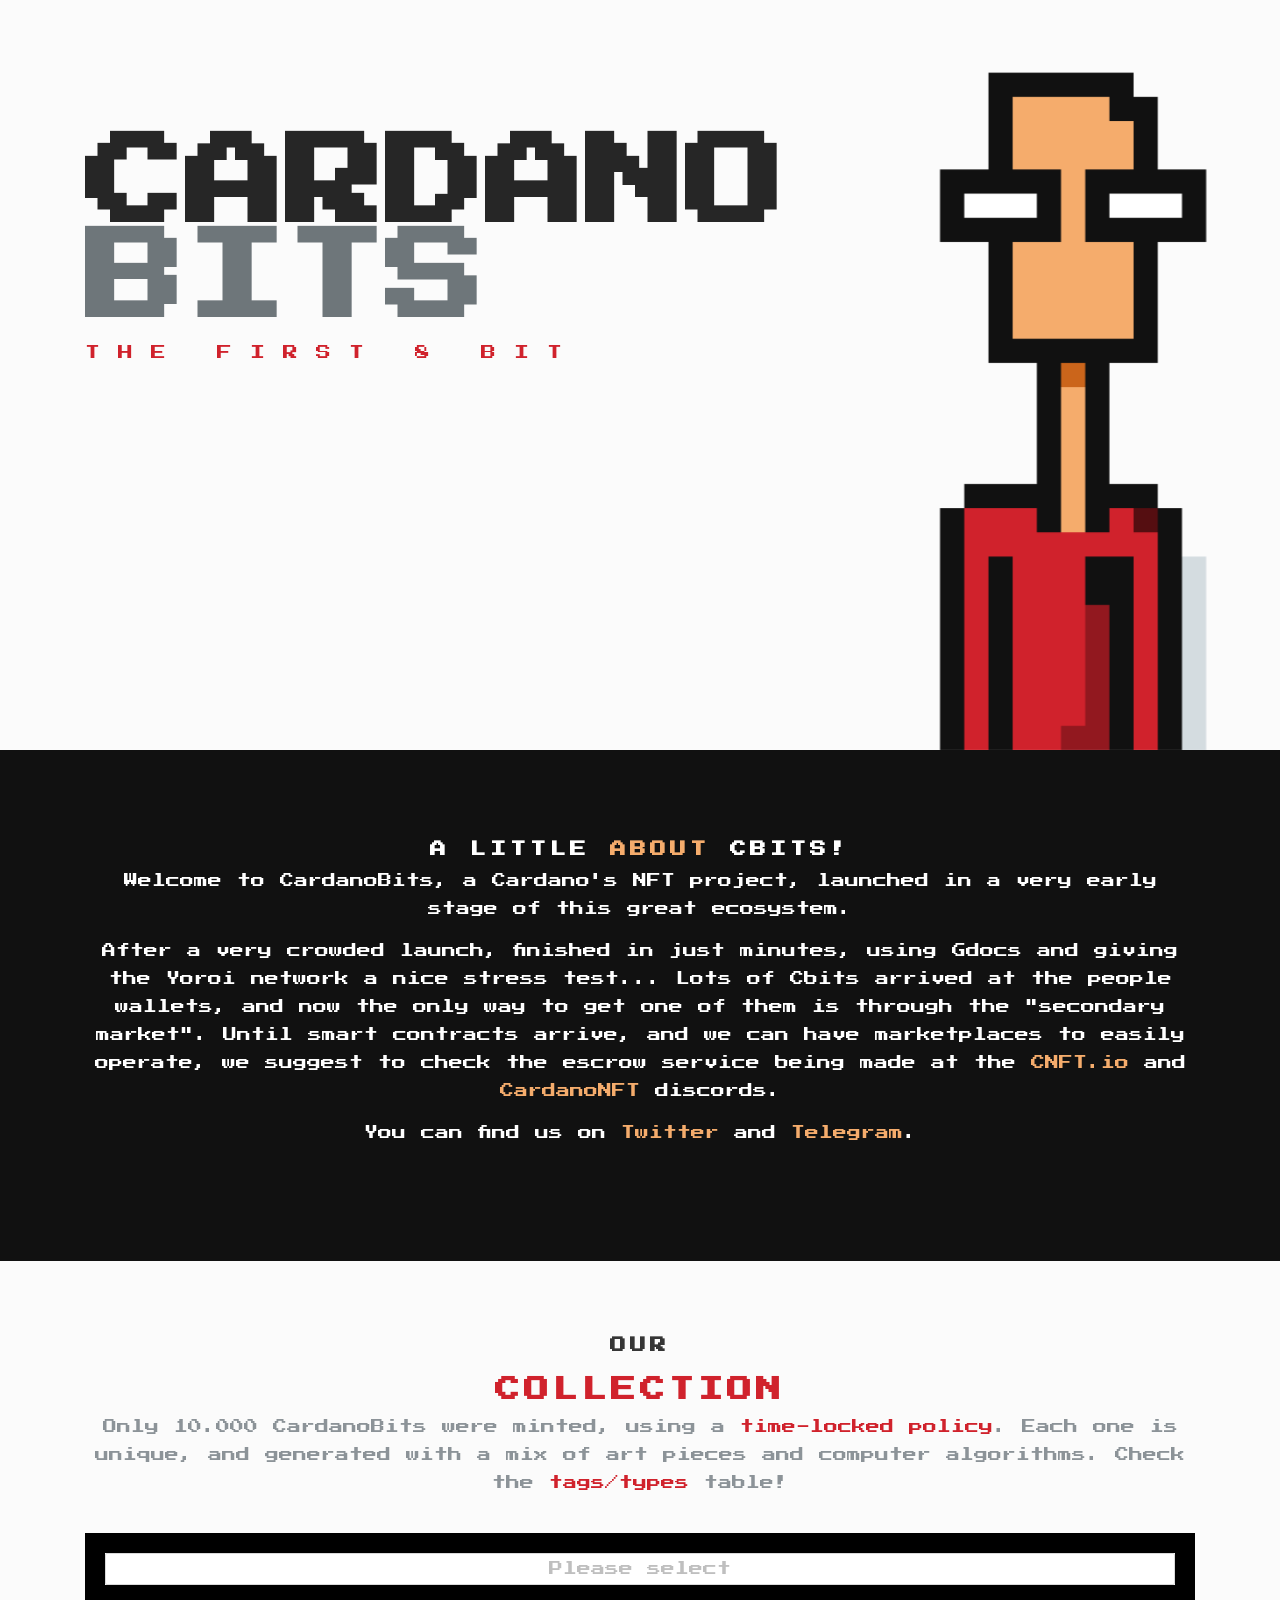
==== commit c21a0743: "performance" ====
--- a/index.html
+++ b/index.html
@@ -1,10 +1,10 @@
-<!DOCTYPE html><html lang="en"><head><meta charSet="utf-8"/><meta http-equiv="x-ua-compatible" content="ie=edge"/><meta name="viewport" content="width=device-width, initial-scale=1, shrink-to-fit=no"/><style data-href="/styles.7e462f2d2295d4f72bc5.css" id="gatsby-global-css">@import url(https://fonts.googleapis.com/css2?family=Press+Start+2P&display=swap);
+<!DOCTYPE html><html lang="en"><head><meta charSet="utf-8"/><meta http-equiv="x-ua-compatible" content="ie=edge"/><meta name="viewport" content="width=device-width, initial-scale=1, shrink-to-fit=no"/><style data-href="/styles.6895af9265ccc1f04005.css" id="gatsby-global-css">@import url(https://fonts.googleapis.com/css2?family=Press+Start+2P&display=swap);
 /*!
  * Bootstrap v4.6.0 (https://getbootstrap.com/)
  * Copyright 2011-2021 The Bootstrap Authors
  * Copyright 2011-2021 Twitter, Inc.
  * Licensed under MIT (https://github.com/twbs/bootstrap/blob/main/LICENSE)
- */:root{--blue:#007bff;--indigo:#6610f2;--purple:#6f42c1;--pink:#e83e8c;--red:#dc3545;--orange:#fd7e14;--yellow:#ffc107;--green:#28a745;--teal:#20c997;--cyan:#17a2b8;--white:#fff;--gray:#6c757d;--gray-dark:#343a40;--primary:#007bff;--secondary:#6c757d;--success:#28a745;--info:#17a2b8;--warning:#ffc107;--danger:#dc3545;--light:#f8f9fa;--dark:#343a40;--breakpoint-xs:0;--breakpoint-sm:576px;--breakpoint-md:768px;--breakpoint-lg:992px;--breakpoint-xl:1200px;--font-family-sans-serif:-apple-system,BlinkMacSystemFont,"Segoe UI",Roboto,"Helvetica Neue",Arial,"Noto Sans","Liberation Sans",sans-serif,"Apple Color Emoji","Segoe UI Emoji","Segoe UI Symbol","Noto Color Emoji";--font-family-monospace:SFMono-Regular,Menlo,Monaco,Consolas,"Liberation Mono","Courier New",monospace}*,:after,:before{box-sizing:border-box}html{font-family:sans-serif;line-height:1.15;-webkit-tap-highlight-color:rgba(0,0,0,0)}article,aside,figcaption,figure,footer,header,hgroup,main,nav,section{display:block}body{font-family:-apple-system,BlinkMacSystemFont,Segoe UI,Roboto,Helvetica Neue,Arial,Noto Sans,Liberation Sans,sans-serif,Apple Color Emoji,Segoe UI Emoji,Segoe UI Symbol,Noto Color Emoji;font-size:1rem;font-weight:400;line-height:1.5;color:#212529;text-align:left;background-color:#fff}[tabindex="-1"]:focus:not(:focus-visible){outline:0!important}hr{box-sizing:content-box;height:0;overflow:visible}h1,h2,h3,h4,h5,h6{margin-top:0;margin-bottom:.5rem}p{margin-top:0;margin-bottom:1rem}abbr[data-original-title],abbr[title]{text-decoration:underline;-webkit-text-decoration:underline dotted;text-decoration:underline dotted;cursor:help;border-bottom:0;-webkit-text-decoration-skip-ink:none;text-decoration-skip-ink:none}address{font-style:normal;line-height:inherit}address,dl,ol,ul{margin-bottom:1rem}dl,ol,ul{margin-top:0}ol ol,ol ul,ul ol,ul ul{margin-bottom:0}dt{font-weight:700}dd{margin-bottom:.5rem;margin-left:0}blockquote{margin:0 0 1rem}b,strong{font-weight:bolder}small{font-size:80%}a{color:#007bff;text-decoration:none;background-color:transparent}a:hover{color:#0056b3;text-decoration:underline}a:not([href]):not([class]),a:not([href]):not([class]):hover{color:inherit;text-decoration:none}code,kbd,pre,samp{font-family:SFMono-Regular,Menlo,Monaco,Consolas,Liberation Mono,Courier New,monospace}pre{margin-top:0;margin-bottom:1rem;overflow:auto;-ms-overflow-style:scrollbar}figure{margin:0 0 1rem}img{border-style:none}img,svg{vertical-align:middle}svg{overflow:hidden}caption{padding-top:.75rem;padding-bottom:.75rem;color:#6c757d;text-align:left;caption-side:bottom}th{text-align:inherit;text-align:-webkit-match-parent}label{display:inline-block;margin-bottom:.5rem}button{border-radius:0}button:focus:not(:focus-visible){outline:0}button,input,optgroup,select,textarea{margin:0;font-family:inherit;font-size:inherit;line-height:inherit}button,input{overflow:visible}button,select{text-transform:none}[role=button]{cursor:pointer}select{word-wrap:normal}[type=button],[type=reset],[type=submit],button{-webkit-appearance:button}[type=button]:not(:disabled),[type=reset]:not(:disabled),[type=submit]:not(:disabled),button:not(:disabled){cursor:pointer}[type=button]::-moz-focus-inner,[type=reset]::-moz-focus-inner,[type=submit]::-moz-focus-inner,button::-moz-focus-inner{padding:0;border-style:none}textarea{resize:vertical}fieldset{min-width:0;padding:0;margin:0;border:0}legend{display:block;width:100%;max-width:100%;margin-bottom:.5rem;font-size:1.5rem;line-height:inherit;color:inherit}progress{vertical-align:baseline}[type=number]::-webkit-inner-spin-button,[type=number]::-webkit-outer-spin-button{height:auto}[type=search]{outline-offset:-2px;-webkit-appearance:none}[type=search]::-webkit-search-decoration{-webkit-appearance:none}::-webkit-file-upload-button{font:inherit;-webkit-appearance:button}output{display:inline-block}summary{display:list-item;cursor:pointer}template{display:none}[hidden]{display:none!important}.h1,.h2,.h3,.h4,.h5,.h6,h1,h2,h3,h4,h5,h6{margin-bottom:.5rem;font-weight:500;line-height:1.2}.h1,h1{font-size:2.5rem}.h2,h2{font-size:2rem}.h3,h3{font-size:1.75rem}.h4,h4{font-size:1.5rem}.h5,h5{font-size:1.25rem}.h6,h6{font-size:1rem}.lead{font-size:1.25rem;font-weight:300}.display-1{font-size:6rem}.display-1,.display-2{font-weight:300;line-height:1.2}.display-2{font-size:5.5rem}.display-3{font-size:4.5rem}.display-3,.display-4{font-weight:300;line-height:1.2}.display-4{font-size:3.5rem}hr{margin-top:1rem;margin-bottom:1rem;border:0;border-top:1px solid rgba(0,0,0,.1)}.small,small{font-size:80%;font-weight:400}.mark,mark{padding:.2em;background-color:#fcf8e3}.list-inline,.list-unstyled{padding-left:0;list-style:none}.list-inline-item{display:inline-block}.list-inline-item:not(:last-child){margin-right:.5rem}.initialism{font-size:90%;text-transform:uppercase}.blockquote{margin-bottom:1rem;font-size:1.25rem}.blockquote-footer{display:block;font-size:80%;color:#6c757d}.blockquote-footer:before{content:"\2014\A0"}.img-fluid,.img-thumbnail{max-width:100%;height:auto}.img-thumbnail{padding:.25rem;background-color:#fff;border:1px solid #dee2e6;border-radius:.25rem}.figure{display:inline-block}.figure-img{margin-bottom:.5rem;line-height:1}.figure-caption{font-size:90%;color:#6c757d}code{font-size:87.5%;color:#e83e8c;word-wrap:break-word}a>code{color:inherit}kbd{padding:.2rem .4rem;font-size:87.5%;color:#fff;background-color:#212529;border-radius:.2rem}kbd kbd{padding:0;font-size:100%;font-weight:700}pre{display:block;font-size:87.5%;color:#212529}pre code{font-size:inherit;color:inherit;word-break:normal}.pre-scrollable{max-height:340px;overflow-y:scroll}.container,.container-fluid,.container-lg,.container-md,.container-sm,.container-xl{width:100%;padding-right:15px;padding-left:15px;margin-right:auto;margin-left:auto}@media (min-width:576px){.container,.container-sm{max-width:540px}}@media (min-width:768px){.container,.container-md,.container-sm{max-width:720px}}@media (min-width:992px){.container,.container-lg,.container-md,.container-sm{max-width:960px}}@media (min-width:1200px){.container,.container-lg,.container-md,.container-sm,.container-xl{max-width:1140px}}.row{display:flex;flex-wrap:wrap;margin-right:-15px;margin-left:-15px}.no-gutters{margin-right:0;margin-left:0}.no-gutters>.col,.no-gutters>[class*=col-]{padding-right:0;padding-left:0}.col,.col-1,.col-2,.col-3,.col-4,.col-5,.col-6,.col-7,.col-8,.col-9,.col-10,.col-11,.col-12,.col-auto,.col-lg,.col-lg-1,.col-lg-2,.col-lg-3,.col-lg-4,.col-lg-5,.col-lg-6,.col-lg-7,.col-lg-8,.col-lg-9,.col-lg-10,.col-lg-11,.col-lg-12,.col-lg-auto,.col-md,.col-md-1,.col-md-2,.col-md-3,.col-md-4,.col-md-5,.col-md-6,.col-md-7,.col-md-8,.col-md-9,.col-md-10,.col-md-11,.col-md-12,.col-md-auto,.col-sm,.col-sm-1,.col-sm-2,.col-sm-3,.col-sm-4,.col-sm-5,.col-sm-6,.col-sm-7,.col-sm-8,.col-sm-9,.col-sm-10,.col-sm-11,.col-sm-12,.col-sm-auto,.col-xl,.col-xl-1,.col-xl-2,.col-xl-3,.col-xl-4,.col-xl-5,.col-xl-6,.col-xl-7,.col-xl-8,.col-xl-9,.col-xl-10,.col-xl-11,.col-xl-12,.col-xl-auto{position:relative;width:100%;padding-right:15px;padding-left:15px}.col{flex-basis:0;flex-grow:1;max-width:100%}.row-cols-1>*{flex:0 0 100%;max-width:100%}.row-cols-2>*{flex:0 0 50%;max-width:50%}.row-cols-3>*{flex:0 0 33.33333%;max-width:33.33333%}.row-cols-4>*{flex:0 0 25%;max-width:25%}.row-cols-5>*{flex:0 0 20%;max-width:20%}.row-cols-6>*{flex:0 0 16.66667%;max-width:16.66667%}.col-auto{flex:0 0 auto;width:auto;max-width:100%}.col-1{flex:0 0 8.33333%;max-width:8.33333%}.col-2{flex:0 0 16.66667%;max-width:16.66667%}.col-3{flex:0 0 25%;max-width:25%}.col-4{flex:0 0 33.33333%;max-width:33.33333%}.col-5{flex:0 0 41.66667%;max-width:41.66667%}.col-6{flex:0 0 50%;max-width:50%}.col-7{flex:0 0 58.33333%;max-width:58.33333%}.col-8{flex:0 0 66.66667%;max-width:66.66667%}.col-9{flex:0 0 75%;max-width:75%}.col-10{flex:0 0 83.33333%;max-width:83.33333%}.col-11{flex:0 0 91.66667%;max-width:91.66667%}.col-12{flex:0 0 100%;max-width:100%}.order-first{order:-1}.order-last{order:13}.order-0{order:0}.order-1{order:1}.order-2{order:2}.order-3{order:3}.order-4{order:4}.order-5{order:5}.order-6{order:6}.order-7{order:7}.order-8{order:8}.order-9{order:9}.order-10{order:10}.order-11{order:11}.order-12{order:12}.offset-1{margin-left:8.33333%}.offset-2{margin-left:16.66667%}.offset-3{margin-left:25%}.offset-4{margin-left:33.33333%}.offset-5{margin-left:41.66667%}.offset-6{margin-left:50%}.offset-7{margin-left:58.33333%}.offset-8{margin-left:66.66667%}.offset-9{margin-left:75%}.offset-10{margin-left:83.33333%}.offset-11{margin-left:91.66667%}@media (min-width:576px){.col-sm{flex-basis:0;flex-grow:1;max-width:100%}.row-cols-sm-1>*{flex:0 0 100%;max-width:100%}.row-cols-sm-2>*{flex:0 0 50%;max-width:50%}.row-cols-sm-3>*{flex:0 0 33.33333%;max-width:33.33333%}.row-cols-sm-4>*{flex:0 0 25%;max-width:25%}.row-cols-sm-5>*{flex:0 0 20%;max-width:20%}.row-cols-sm-6>*{flex:0 0 16.66667%;max-width:16.66667%}.col-sm-auto{flex:0 0 auto;width:auto;max-width:100%}.col-sm-1{flex:0 0 8.33333%;max-width:8.33333%}.col-sm-2{flex:0 0 16.66667%;max-width:16.66667%}.col-sm-3{flex:0 0 25%;max-width:25%}.col-sm-4{flex:0 0 33.33333%;max-width:33.33333%}.col-sm-5{flex:0 0 41.66667%;max-width:41.66667%}.col-sm-6{flex:0 0 50%;max-width:50%}.col-sm-7{flex:0 0 58.33333%;max-width:58.33333%}.col-sm-8{flex:0 0 66.66667%;max-width:66.66667%}.col-sm-9{flex:0 0 75%;max-width:75%}.col-sm-10{flex:0 0 83.33333%;max-width:83.33333%}.col-sm-11{flex:0 0 91.66667%;max-width:91.66667%}.col-sm-12{flex:0 0 100%;max-width:100%}.order-sm-first{order:-1}.order-sm-last{order:13}.order-sm-0{order:0}.order-sm-1{order:1}.order-sm-2{order:2}.order-sm-3{order:3}.order-sm-4{order:4}.order-sm-5{order:5}.order-sm-6{order:6}.order-sm-7{order:7}.order-sm-8{order:8}.order-sm-9{order:9}.order-sm-10{order:10}.order-sm-11{order:11}.order-sm-12{order:12}.offset-sm-0{margin-left:0}.offset-sm-1{margin-left:8.33333%}.offset-sm-2{margin-left:16.66667%}.offset-sm-3{margin-left:25%}.offset-sm-4{margin-left:33.33333%}.offset-sm-5{margin-left:41.66667%}.offset-sm-6{margin-left:50%}.offset-sm-7{margin-left:58.33333%}.offset-sm-8{margin-left:66.66667%}.offset-sm-9{margin-left:75%}.offset-sm-10{margin-left:83.33333%}.offset-sm-11{margin-left:91.66667%}}@media (min-width:768px){.col-md{flex-basis:0;flex-grow:1;max-width:100%}.row-cols-md-1>*{flex:0 0 100%;max-width:100%}.row-cols-md-2>*{flex:0 0 50%;max-width:50%}.row-cols-md-3>*{flex:0 0 33.33333%;max-width:33.33333%}.row-cols-md-4>*{flex:0 0 25%;max-width:25%}.row-cols-md-5>*{flex:0 0 20%;max-width:20%}.row-cols-md-6>*{flex:0 0 16.66667%;max-width:16.66667%}.col-md-auto{flex:0 0 auto;width:auto;max-width:100%}.col-md-1{flex:0 0 8.33333%;max-width:8.33333%}.col-md-2{flex:0 0 16.66667%;max-width:16.66667%}.col-md-3{flex:0 0 25%;max-width:25%}.col-md-4{flex:0 0 33.33333%;max-width:33.33333%}.col-md-5{flex:0 0 41.66667%;max-width:41.66667%}.col-md-6{flex:0 0 50%;max-width:50%}.col-md-7{flex:0 0 58.33333%;max-width:58.33333%}.col-md-8{flex:0 0 66.66667%;max-width:66.66667%}.col-md-9{flex:0 0 75%;max-width:75%}.col-md-10{flex:0 0 83.33333%;max-width:83.33333%}.col-md-11{flex:0 0 91.66667%;max-width:91.66667%}.col-md-12{flex:0 0 100%;max-width:100%}.order-md-first{order:-1}.order-md-last{order:13}.order-md-0{order:0}.order-md-1{order:1}.order-md-2{order:2}.order-md-3{order:3}.order-md-4{order:4}.order-md-5{order:5}.order-md-6{order:6}.order-md-7{order:7}.order-md-8{order:8}.order-md-9{order:9}.order-md-10{order:10}.order-md-11{order:11}.order-md-12{order:12}.offset-md-0{margin-left:0}.offset-md-1{margin-left:8.33333%}.offset-md-2{margin-left:16.66667%}.offset-md-3{margin-left:25%}.offset-md-4{margin-left:33.33333%}.offset-md-5{margin-left:41.66667%}.offset-md-6{margin-left:50%}.offset-md-7{margin-left:58.33333%}.offset-md-8{margin-left:66.66667%}.offset-md-9{margin-left:75%}.offset-md-10{margin-left:83.33333%}.offset-md-11{margin-left:91.66667%}}@media (min-width:992px){.col-lg{flex-basis:0;flex-grow:1;max-width:100%}.row-cols-lg-1>*{flex:0 0 100%;max-width:100%}.row-cols-lg-2>*{flex:0 0 50%;max-width:50%}.row-cols-lg-3>*{flex:0 0 33.33333%;max-width:33.33333%}.row-cols-lg-4>*{flex:0 0 25%;max-width:25%}.row-cols-lg-5>*{flex:0 0 20%;max-width:20%}.row-cols-lg-6>*{flex:0 0 16.66667%;max-width:16.66667%}.col-lg-auto{flex:0 0 auto;width:auto;max-width:100%}.col-lg-1{flex:0 0 8.33333%;max-width:8.33333%}.col-lg-2{flex:0 0 16.66667%;max-width:16.66667%}.col-lg-3{flex:0 0 25%;max-width:25%}.col-lg-4{flex:0 0 33.33333%;max-width:33.33333%}.col-lg-5{flex:0 0 41.66667%;max-width:41.66667%}.col-lg-6{flex:0 0 50%;max-width:50%}.col-lg-7{flex:0 0 58.33333%;max-width:58.33333%}.col-lg-8{flex:0 0 66.66667%;max-width:66.66667%}.col-lg-9{flex:0 0 75%;max-width:75%}.col-lg-10{flex:0 0 83.33333%;max-width:83.33333%}.col-lg-11{flex:0 0 91.66667%;max-width:91.66667%}.col-lg-12{flex:0 0 100%;max-width:100%}.order-lg-first{order:-1}.order-lg-last{order:13}.order-lg-0{order:0}.order-lg-1{order:1}.order-lg-2{order:2}.order-lg-3{order:3}.order-lg-4{order:4}.order-lg-5{order:5}.order-lg-6{order:6}.order-lg-7{order:7}.order-lg-8{order:8}.order-lg-9{order:9}.order-lg-10{order:10}.order-lg-11{order:11}.order-lg-12{order:12}.offset-lg-0{margin-left:0}.offset-lg-1{margin-left:8.33333%}.offset-lg-2{margin-left:16.66667%}.offset-lg-3{margin-left:25%}.offset-lg-4{margin-left:33.33333%}.offset-lg-5{margin-left:41.66667%}.offset-lg-6{margin-left:50%}.offset-lg-7{margin-left:58.33333%}.offset-lg-8{margin-left:66.66667%}.offset-lg-9{margin-left:75%}.offset-lg-10{margin-left:83.33333%}.offset-lg-11{margin-left:91.66667%}}@media (min-width:1200px){.col-xl{flex-basis:0;flex-grow:1;max-width:100%}.row-cols-xl-1>*{flex:0 0 100%;max-width:100%}.row-cols-xl-2>*{flex:0 0 50%;max-width:50%}.row-cols-xl-3>*{flex:0 0 33.33333%;max-width:33.33333%}.row-cols-xl-4>*{flex:0 0 25%;max-width:25%}.row-cols-xl-5>*{flex:0 0 20%;max-width:20%}.row-cols-xl-6>*{flex:0 0 16.66667%;max-width:16.66667%}.col-xl-auto{flex:0 0 auto;width:auto;max-width:100%}.col-xl-1{flex:0 0 8.33333%;max-width:8.33333%}.col-xl-2{flex:0 0 16.66667%;max-width:16.66667%}.col-xl-3{flex:0 0 25%;max-width:25%}.col-xl-4{flex:0 0 33.33333%;max-width:33.33333%}.col-xl-5{flex:0 0 41.66667%;max-width:41.66667%}.col-xl-6{flex:0 0 50%;max-width:50%}.col-xl-7{flex:0 0 58.33333%;max-width:58.33333%}.col-xl-8{flex:0 0 66.66667%;max-width:66.66667%}.col-xl-9{flex:0 0 75%;max-width:75%}.col-xl-10{flex:0 0 83.33333%;max-width:83.33333%}.col-xl-11{flex:0 0 91.66667%;max-width:91.66667%}.col-xl-12{flex:0 0 100%;max-width:100%}.order-xl-first{order:-1}.order-xl-last{order:13}.order-xl-0{order:0}.order-xl-1{order:1}.order-xl-2{order:2}.order-xl-3{order:3}.order-xl-4{order:4}.order-xl-5{order:5}.order-xl-6{order:6}.order-xl-7{order:7}.order-xl-8{order:8}.order-xl-9{order:9}.order-xl-10{order:10}.order-xl-11{order:11}.order-xl-12{order:12}.offset-xl-0{margin-left:0}.offset-xl-1{margin-left:8.33333%}.offset-xl-2{margin-left:16.66667%}.offset-xl-3{margin-left:25%}.offset-xl-4{margin-left:33.33333%}.offset-xl-5{margin-left:41.66667%}.offset-xl-6{margin-left:50%}.offset-xl-7{margin-left:58.33333%}.offset-xl-8{margin-left:66.66667%}.offset-xl-9{margin-left:75%}.offset-xl-10{margin-left:83.33333%}.offset-xl-11{margin-left:91.66667%}}.table{width:100%;margin-bottom:1rem;color:#212529}.table td,.table th{padding:.75rem;vertical-align:top;border-top:1px solid #dee2e6}.table thead th{vertical-align:bottom;border-bottom:2px solid #dee2e6}.table tbody+tbody{border-top:2px solid #dee2e6}.table-sm td,.table-sm th{padding:.3rem}.table-bordered,.table-bordered td,.table-bordered th{border:1px solid #dee2e6}.table-bordered thead td,.table-bordered thead th{border-bottom-width:2px}.table-borderless tbody+tbody,.table-borderless td,.table-borderless th,.table-borderless thead th{border:0}.table-striped tbody tr:nth-of-type(odd){background-color:rgba(0,0,0,.05)}.table-hover tbody tr:hover{color:#212529;background-color:rgba(0,0,0,.075)}.table-primary,.table-primary>td,.table-primary>th{background-color:#b8daff}.table-primary tbody+tbody,.table-primary td,.table-primary th,.table-primary thead th{border-color:#7abaff}.table-hover .table-primary:hover,.table-hover .table-primary:hover>td,.table-hover .table-primary:hover>th{background-color:#9fcdff}.table-secondary,.table-secondary>td,.table-secondary>th{background-color:#d6d8db}.table-secondary tbody+tbody,.table-secondary td,.table-secondary th,.table-secondary thead th{border-color:#b3b7bb}.table-hover .table-secondary:hover,.table-hover .table-secondary:hover>td,.table-hover .table-secondary:hover>th{background-color:#c8cbcf}.table-success,.table-success>td,.table-success>th{background-color:#c3e6cb}.table-success tbody+tbody,.table-success td,.table-success th,.table-success thead th{border-color:#8fd19e}.table-hover .table-success:hover,.table-hover .table-success:hover>td,.table-hover .table-success:hover>th{background-color:#b1dfbb}.table-info,.table-info>td,.table-info>th{background-color:#bee5eb}.table-info tbody+tbody,.table-info td,.table-info th,.table-info thead th{border-color:#86cfda}.table-hover .table-info:hover,.table-hover .table-info:hover>td,.table-hover .table-info:hover>th{background-color:#abdde5}.table-warning,.table-warning>td,.table-warning>th{background-color:#ffeeba}.table-warning tbody+tbody,.table-warning td,.table-warning th,.table-warning thead th{border-color:#ffdf7e}.table-hover .table-warning:hover,.table-hover .table-warning:hover>td,.table-hover .table-warning:hover>th{background-color:#ffe8a1}.table-danger,.table-danger>td,.table-danger>th{background-color:#f5c6cb}.table-danger tbody+tbody,.table-danger td,.table-danger th,.table-danger thead th{border-color:#ed969e}.table-hover .table-danger:hover,.table-hover .table-danger:hover>td,.table-hover .table-danger:hover>th{background-color:#f1b0b7}.table-light,.table-light>td,.table-light>th{background-color:#fdfdfe}.table-light tbody+tbody,.table-light td,.table-light th,.table-light thead th{border-color:#fbfcfc}.table-hover .table-light:hover,.table-hover .table-light:hover>td,.table-hover .table-light:hover>th{background-color:#ececf6}.table-dark,.table-dark>td,.table-dark>th{background-color:#c6c8ca}.table-dark tbody+tbody,.table-dark td,.table-dark th,.table-dark thead th{border-color:#95999c}.table-hover .table-dark:hover,.table-hover .table-dark:hover>td,.table-hover .table-dark:hover>th{background-color:#b9bbbe}.table-active,.table-active>td,.table-active>th,.table-hover .table-active:hover,.table-hover .table-active:hover>td,.table-hover .table-active:hover>th{background-color:rgba(0,0,0,.075)}.table .thead-dark th{color:#fff;background-color:#343a40;border-color:#454d55}.table .thead-light th{color:#495057;background-color:#e9ecef;border-color:#dee2e6}.table-dark{color:#fff;background-color:#343a40}.table-dark td,.table-dark th,.table-dark thead th{border-color:#454d55}.table-dark.table-bordered{border:0}.table-dark.table-striped tbody tr:nth-of-type(odd){background-color:hsla(0,0%,100%,.05)}.table-dark.table-hover tbody tr:hover{color:#fff;background-color:hsla(0,0%,100%,.075)}@media (max-width:575.98px){.table-responsive-sm{display:block;width:100%;overflow-x:auto;-webkit-overflow-scrolling:touch}.table-responsive-sm>.table-bordered{border:0}}@media (max-width:767.98px){.table-responsive-md{display:block;width:100%;overflow-x:auto;-webkit-overflow-scrolling:touch}.table-responsive-md>.table-bordered{border:0}}@media (max-width:991.98px){.table-responsive-lg{display:block;width:100%;overflow-x:auto;-webkit-overflow-scrolling:touch}.table-responsive-lg>.table-bordered{border:0}}@media (max-width:1199.98px){.table-responsive-xl{display:block;width:100%;overflow-x:auto;-webkit-overflow-scrolling:touch}.table-responsive-xl>.table-bordered{border:0}}.table-responsive{display:block;width:100%;overflow-x:auto;-webkit-overflow-scrolling:touch}.table-responsive>.table-bordered{border:0}.form-control{display:block;width:100%;height:calc(1.5em + .75rem + 2px);padding:.375rem .75rem;font-size:1rem;font-weight:400;line-height:1.5;color:#495057;background-color:#fff;background-clip:padding-box;border:1px solid #ced4da;border-radius:.25rem;transition:border-color .15s ease-in-out,box-shadow .15s ease-in-out}@media (prefers-reduced-motion:reduce){.form-control{transition:none}}.form-control::-ms-expand{background-color:transparent;border:0}.form-control:-moz-focusring{color:transparent;text-shadow:0 0 0 #495057}.form-control:focus{color:#495057;background-color:#fff;border-color:#80bdff;outline:0;box-shadow:0 0 0 .2rem rgba(0,123,255,.25)}.form-control:-ms-input-placeholder{color:#6c757d;opacity:1}.form-control::placeholder{color:#6c757d;opacity:1}.form-control:disabled,.form-control[readonly]{background-color:#e9ecef;opacity:1}input[type=date].form-control,input[type=datetime-local].form-control,input[type=month].form-control,input[type=time].form-control{-webkit-appearance:none;appearance:none}select.form-control:focus::-ms-value{color:#495057;background-color:#fff}.form-control-file,.form-control-range{display:block;width:100%}.col-form-label{padding-top:calc(.375rem + 1px);padding-bottom:calc(.375rem + 1px);margin-bottom:0;font-size:inherit;line-height:1.5}.col-form-label-lg{padding-top:calc(.5rem + 1px);padding-bottom:calc(.5rem + 1px);font-size:1.25rem;line-height:1.5}.col-form-label-sm{padding-top:calc(.25rem + 1px);padding-bottom:calc(.25rem + 1px);font-size:.875rem;line-height:1.5}.form-control-plaintext{display:block;width:100%;padding:.375rem 0;margin-bottom:0;font-size:1rem;line-height:1.5;color:#212529;background-color:transparent;border:solid transparent;border-width:1px 0}.form-control-plaintext.form-control-lg,.form-control-plaintext.form-control-sm{padding-right:0;padding-left:0}.form-control-sm{height:calc(1.5em + .5rem + 2px);padding:.25rem .5rem;font-size:.875rem;line-height:1.5;border-radius:.2rem}.form-control-lg{height:calc(1.5em + 1rem + 2px);padding:.5rem 1rem;font-size:1.25rem;line-height:1.5;border-radius:.3rem}select.form-control[multiple],select.form-control[size],textarea.form-control{height:auto}.form-group{margin-bottom:1rem}.form-text{display:block;margin-top:.25rem}.form-row{display:flex;flex-wrap:wrap;margin-right:-5px;margin-left:-5px}.form-row>.col,.form-row>[class*=col-]{padding-right:5px;padding-left:5px}.form-check{position:relative;display:block;padding-left:1.25rem}.form-check-input{position:absolute;margin-top:.3rem;margin-left:-1.25rem}.form-check-input:disabled~.form-check-label,.form-check-input[disabled]~.form-check-label{color:#6c757d}.form-check-label{margin-bottom:0}.form-check-inline{display:inline-flex;align-items:center;padding-left:0;margin-right:.75rem}.form-check-inline .form-check-input{position:static;margin-top:0;margin-right:.3125rem;margin-left:0}.valid-feedback{display:none;width:100%;margin-top:.25rem;font-size:80%;color:#28a745}.valid-tooltip{position:absolute;top:100%;left:0;z-index:5;display:none;max-width:100%;padding:.25rem .5rem;margin-top:.1rem;font-size:.875rem;line-height:1.5;color:#fff;background-color:rgba(40,167,69,.9);border-radius:.25rem}.form-row>.col>.valid-tooltip,.form-row>[class*=col-]>.valid-tooltip{left:5px}.is-valid~.valid-feedback,.is-valid~.valid-tooltip,.was-validated :valid~.valid-feedback,.was-validated :valid~.valid-tooltip{display:block}.form-control.is-valid,.was-validated .form-control:valid{border-color:#28a745;padding-right:calc(1.5em + .75rem);background-image:url("data:image/svg+xml;charset=utf-8,%3Csvg xmlns='http://www.w3.org/2000/svg' width='8' height='8' viewBox='0 0 8 8'%3E%3Cpath fill='%2328a745' d='M2.3 6.73L.6 4.53c-.4-1.04.46-1.4 1.1-.8l1.1 1.4 3.4-3.8c.6-.63 1.6-.27 1.2.7l-4 4.6c-.43.5-.8.4-1.1.1z'/%3E%3C/svg%3E");background-repeat:no-repeat;background-position:right calc(.375em + .1875rem) center;background-size:calc(.75em + .375rem) calc(.75em + .375rem)}.form-control.is-valid:focus,.was-validated .form-control:valid:focus{border-color:#28a745;box-shadow:0 0 0 .2rem rgba(40,167,69,.25)}.was-validated textarea.form-control:valid,textarea.form-control.is-valid{padding-right:calc(1.5em + .75rem);background-position:top calc(.375em + .1875rem) right calc(.375em + .1875rem)}.custom-select.is-valid,.was-validated .custom-select:valid{border-color:#28a745;padding-right:calc(.75em + 2.3125rem);background:url("data:image/svg+xml;charset=utf-8,%3Csvg xmlns='http://www.w3.org/2000/svg' width='4' height='5' viewBox='0 0 4 5'%3E%3Cpath fill='%23343a40' d='M2 0L0 2h4zm0 5L0 3h4z'/%3E%3C/svg%3E") right .75rem center/8px 10px no-repeat,#fff url("data:image/svg+xml;charset=utf-8,%3Csvg xmlns='http://www.w3.org/2000/svg' width='8' height='8' viewBox='0 0 8 8'%3E%3Cpath fill='%2328a745' d='M2.3 6.73L.6 4.53c-.4-1.04.46-1.4 1.1-.8l1.1 1.4 3.4-3.8c.6-.63 1.6-.27 1.2.7l-4 4.6c-.43.5-.8.4-1.1.1z'/%3E%3C/svg%3E") center right 1.75rem/calc(.75em + .375rem) calc(.75em + .375rem) no-repeat}.custom-select.is-valid:focus,.was-validated .custom-select:valid:focus{border-color:#28a745;box-shadow:0 0 0 .2rem rgba(40,167,69,.25)}.form-check-input.is-valid~.form-check-label,.was-validated .form-check-input:valid~.form-check-label{color:#28a745}.form-check-input.is-valid~.valid-feedback,.form-check-input.is-valid~.valid-tooltip,.was-validated .form-check-input:valid~.valid-feedback,.was-validated .form-check-input:valid~.valid-tooltip{display:block}.custom-control-input.is-valid~.custom-control-label,.was-validated .custom-control-input:valid~.custom-control-label{color:#28a745}.custom-control-input.is-valid~.custom-control-label:before,.was-validated .custom-control-input:valid~.custom-control-label:before{border-color:#28a745}.custom-control-input.is-valid:checked~.custom-control-label:before,.was-validated .custom-control-input:valid:checked~.custom-control-label:before{border-color:#34ce57;background-color:#34ce57}.custom-control-input.is-valid:focus~.custom-control-label:before,.was-validated .custom-control-input:valid:focus~.custom-control-label:before{box-shadow:0 0 0 .2rem rgba(40,167,69,.25)}.custom-control-input.is-valid:focus:not(:checked)~.custom-control-label:before,.custom-file-input.is-valid~.custom-file-label,.was-validated .custom-control-input:valid:focus:not(:checked)~.custom-control-label:before,.was-validated .custom-file-input:valid~.custom-file-label{border-color:#28a745}.custom-file-input.is-valid:focus~.custom-file-label,.was-validated .custom-file-input:valid:focus~.custom-file-label{border-color:#28a745;box-shadow:0 0 0 .2rem rgba(40,167,69,.25)}.invalid-feedback{display:none;width:100%;margin-top:.25rem;font-size:80%;color:#dc3545}.invalid-tooltip{position:absolute;top:100%;left:0;z-index:5;display:none;max-width:100%;padding:.25rem .5rem;margin-top:.1rem;font-size:.875rem;line-height:1.5;color:#fff;background-color:rgba(220,53,69,.9);border-radius:.25rem}.form-row>.col>.invalid-tooltip,.form-row>[class*=col-]>.invalid-tooltip{left:5px}.is-invalid~.invalid-feedback,.is-invalid~.invalid-tooltip,.was-validated :invalid~.invalid-feedback,.was-validated :invalid~.invalid-tooltip{display:block}.form-control.is-invalid,.was-validated .form-control:invalid{border-color:#dc3545;padding-right:calc(1.5em + .75rem);background-image:url("data:image/svg+xml;charset=utf-8,%3Csvg xmlns='http://www.w3.org/2000/svg' width='12' height='12' fill='none' stroke='%23dc3545' viewBox='0 0 12 12'%3E%3Ccircle cx='6' cy='6' r='4.5'/%3E%3Cpath stroke-linejoin='round' d='M5.8 3.6h.4L6 6.5z'/%3E%3Ccircle cx='6' cy='8.2' r='.6' fill='%23dc3545' stroke='none'/%3E%3C/svg%3E");background-repeat:no-repeat;background-position:right calc(.375em + .1875rem) center;background-size:calc(.75em + .375rem) calc(.75em + .375rem)}.form-control.is-invalid:focus,.was-validated .form-control:invalid:focus{border-color:#dc3545;box-shadow:0 0 0 .2rem rgba(220,53,69,.25)}.was-validated textarea.form-control:invalid,textarea.form-control.is-invalid{padding-right:calc(1.5em + .75rem);background-position:top calc(.375em + .1875rem) right calc(.375em + .1875rem)}.custom-select.is-invalid,.was-validated .custom-select:invalid{border-color:#dc3545;padding-right:calc(.75em + 2.3125rem);background:url("data:image/svg+xml;charset=utf-8,%3Csvg xmlns='http://www.w3.org/2000/svg' width='4' height='5' viewBox='0 0 4 5'%3E%3Cpath fill='%23343a40' d='M2 0L0 2h4zm0 5L0 3h4z'/%3E%3C/svg%3E") right .75rem center/8px 10px no-repeat,#fff url("data:image/svg+xml;charset=utf-8,%3Csvg xmlns='http://www.w3.org/2000/svg' width='12' height='12' fill='none' stroke='%23dc3545' viewBox='0 0 12 12'%3E%3Ccircle cx='6' cy='6' r='4.5'/%3E%3Cpath stroke-linejoin='round' d='M5.8 3.6h.4L6 6.5z'/%3E%3Ccircle cx='6' cy='8.2' r='.6' fill='%23dc3545' stroke='none'/%3E%3C/svg%3E") center right 1.75rem/calc(.75em + .375rem) calc(.75em + .375rem) no-repeat}.custom-select.is-invalid:focus,.was-validated .custom-select:invalid:focus{border-color:#dc3545;box-shadow:0 0 0 .2rem rgba(220,53,69,.25)}.form-check-input.is-invalid~.form-check-label,.was-validated .form-check-input:invalid~.form-check-label{color:#dc3545}.form-check-input.is-invalid~.invalid-feedback,.form-check-input.is-invalid~.invalid-tooltip,.was-validated .form-check-input:invalid~.invalid-feedback,.was-validated .form-check-input:invalid~.invalid-tooltip{display:block}.custom-control-input.is-invalid~.custom-control-label,.was-validated .custom-control-input:invalid~.custom-control-label{color:#dc3545}.custom-control-input.is-invalid~.custom-control-label:before,.was-validated .custom-control-input:invalid~.custom-control-label:before{border-color:#dc3545}.custom-control-input.is-invalid:checked~.custom-control-label:before,.was-validated .custom-control-input:invalid:checked~.custom-control-label:before{border-color:#e4606d;background-color:#e4606d}.custom-control-input.is-invalid:focus~.custom-control-label:before,.was-validated .custom-control-input:invalid:focus~.custom-control-label:before{box-shadow:0 0 0 .2rem rgba(220,53,69,.25)}.custom-control-input.is-invalid:focus:not(:checked)~.custom-control-label:before,.custom-file-input.is-invalid~.custom-file-label,.was-validated .custom-control-input:invalid:focus:not(:checked)~.custom-control-label:before,.was-validated .custom-file-input:invalid~.custom-file-label{border-color:#dc3545}.custom-file-input.is-invalid:focus~.custom-file-label,.was-validated .custom-file-input:invalid:focus~.custom-file-label{border-color:#dc3545;box-shadow:0 0 0 .2rem rgba(220,53,69,.25)}.form-inline{display:flex;flex-flow:row wrap;align-items:center}.form-inline .form-check{width:100%}@media (min-width:576px){.form-inline label{justify-content:center}.form-inline .form-group,.form-inline label{display:flex;align-items:center;margin-bottom:0}.form-inline .form-group{flex:0 0 auto;flex-flow:row wrap}.form-inline .form-control{display:inline-block;width:auto;vertical-align:middle}.form-inline .form-control-plaintext{display:inline-block}.form-inline .custom-select,.form-inline .input-group{width:auto}.form-inline .form-check{display:flex;align-items:center;justify-content:center;width:auto;padding-left:0}.form-inline .form-check-input{position:relative;flex-shrink:0;margin-top:0;margin-right:.25rem;margin-left:0}.form-inline .custom-control{align-items:center;justify-content:center}.form-inline .custom-control-label{margin-bottom:0}}.btn{display:inline-block;font-weight:400;color:#212529;text-align:center;vertical-align:middle;-webkit-user-select:none;-ms-user-select:none;user-select:none;background-color:transparent;border:1px solid transparent;padding:.375rem .75rem;font-size:1rem;line-height:1.5;border-radius:.25rem;transition:color .15s ease-in-out,background-color .15s ease-in-out,border-color .15s ease-in-out,box-shadow .15s ease-in-out}@media (prefers-reduced-motion:reduce){.btn{transition:none}}.btn:hover{color:#212529;text-decoration:none}.btn.focus,.btn:focus{outline:0;box-shadow:0 0 0 .2rem rgba(0,123,255,.25)}.btn.disabled,.btn:disabled{opacity:.65}.btn:not(:disabled):not(.disabled){cursor:pointer}a.btn.disabled,fieldset:disabled a.btn{pointer-events:none}.btn-primary{color:#fff;background-color:#007bff;border-color:#007bff}.btn-primary.focus,.btn-primary:focus,.btn-primary:hover{color:#fff;background-color:#0069d9;border-color:#0062cc}.btn-primary.focus,.btn-primary:focus{box-shadow:0 0 0 .2rem rgba(38,143,255,.5)}.btn-primary.disabled,.btn-primary:disabled{color:#fff;background-color:#007bff;border-color:#007bff}.btn-primary:not(:disabled):not(.disabled).active,.btn-primary:not(:disabled):not(.disabled):active,.show>.btn-primary.dropdown-toggle{color:#fff;background-color:#0062cc;border-color:#005cbf}.btn-primary:not(:disabled):not(.disabled).active:focus,.btn-primary:not(:disabled):not(.disabled):active:focus,.show>.btn-primary.dropdown-toggle:focus{box-shadow:0 0 0 .2rem rgba(38,143,255,.5)}.btn-secondary{color:#fff;background-color:#6c757d;border-color:#6c757d}.btn-secondary.focus,.btn-secondary:focus,.btn-secondary:hover{color:#fff;background-color:#5a6268;border-color:#545b62}.btn-secondary.focus,.btn-secondary:focus{box-shadow:0 0 0 .2rem rgba(130,138,145,.5)}.btn-secondary.disabled,.btn-secondary:disabled{color:#fff;background-color:#6c757d;border-color:#6c757d}.btn-secondary:not(:disabled):not(.disabled).active,.btn-secondary:not(:disabled):not(.disabled):active,.show>.btn-secondary.dropdown-toggle{color:#fff;background-color:#545b62;border-color:#4e555b}.btn-secondary:not(:disabled):not(.disabled).active:focus,.btn-secondary:not(:disabled):not(.disabled):active:focus,.show>.btn-secondary.dropdown-toggle:focus{box-shadow:0 0 0 .2rem rgba(130,138,145,.5)}.btn-success{color:#fff;background-color:#28a745;border-color:#28a745}.btn-success.focus,.btn-success:focus,.btn-success:hover{color:#fff;background-color:#218838;border-color:#1e7e34}.btn-success.focus,.btn-success:focus{box-shadow:0 0 0 .2rem rgba(72,180,97,.5)}.btn-success.disabled,.btn-success:disabled{color:#fff;background-color:#28a745;border-color:#28a745}.btn-success:not(:disabled):not(.disabled).active,.btn-success:not(:disabled):not(.disabled):active,.show>.btn-success.dropdown-toggle{color:#fff;background-color:#1e7e34;border-color:#1c7430}.btn-success:not(:disabled):not(.disabled).active:focus,.btn-success:not(:disabled):not(.disabled):active:focus,.show>.btn-success.dropdown-toggle:focus{box-shadow:0 0 0 .2rem rgba(72,180,97,.5)}.btn-info{color:#fff;background-color:#17a2b8;border-color:#17a2b8}.btn-info.focus,.btn-info:focus,.btn-info:hover{color:#fff;background-color:#138496;border-color:#117a8b}.btn-info.focus,.btn-info:focus{box-shadow:0 0 0 .2rem rgba(58,176,195,.5)}.btn-info.disabled,.btn-info:disabled{color:#fff;background-color:#17a2b8;border-color:#17a2b8}.btn-info:not(:disabled):not(.disabled).active,.btn-info:not(:disabled):not(.disabled):active,.show>.btn-info.dropdown-toggle{color:#fff;background-color:#117a8b;border-color:#10707f}.btn-info:not(:disabled):not(.disabled).active:focus,.btn-info:not(:disabled):not(.disabled):active:focus,.show>.btn-info.dropdown-toggle:focus{box-shadow:0 0 0 .2rem rgba(58,176,195,.5)}.btn-warning{color:#212529;background-color:#ffc107;border-color:#ffc107}.btn-warning.focus,.btn-warning:focus,.btn-warning:hover{color:#212529;background-color:#e0a800;border-color:#d39e00}.btn-warning.focus,.btn-warning:focus{box-shadow:0 0 0 .2rem rgba(222,170,12,.5)}.btn-warning.disabled,.btn-warning:disabled{color:#212529;background-color:#ffc107;border-color:#ffc107}.btn-warning:not(:disabled):not(.disabled).active,.btn-warning:not(:disabled):not(.disabled):active,.show>.btn-warning.dropdown-toggle{color:#212529;background-color:#d39e00;border-color:#c69500}.btn-warning:not(:disabled):not(.disabled).active:focus,.btn-warning:not(:disabled):not(.disabled):active:focus,.show>.btn-warning.dropdown-toggle:focus{box-shadow:0 0 0 .2rem rgba(222,170,12,.5)}.btn-danger{color:#fff;background-color:#dc3545;border-color:#dc3545}.btn-danger.focus,.btn-danger:focus,.btn-danger:hover{color:#fff;background-color:#c82333;border-color:#bd2130}.btn-danger.focus,.btn-danger:focus{box-shadow:0 0 0 .2rem rgba(225,83,97,.5)}.btn-danger.disabled,.btn-danger:disabled{color:#fff;background-color:#dc3545;border-color:#dc3545}.btn-danger:not(:disabled):not(.disabled).active,.btn-danger:not(:disabled):not(.disabled):active,.show>.btn-danger.dropdown-toggle{color:#fff;background-color:#bd2130;border-color:#b21f2d}.btn-danger:not(:disabled):not(.disabled).active:focus,.btn-danger:not(:disabled):not(.disabled):active:focus,.show>.btn-danger.dropdown-toggle:focus{box-shadow:0 0 0 .2rem rgba(225,83,97,.5)}.btn-light{color:#212529;background-color:#f8f9fa;border-color:#f8f9fa}.btn-light.focus,.btn-light:focus,.btn-light:hover{color:#212529;background-color:#e2e6ea;border-color:#dae0e5}.btn-light.focus,.btn-light:focus{box-shadow:0 0 0 .2rem rgba(216,217,219,.5)}.btn-light.disabled,.btn-light:disabled{color:#212529;background-color:#f8f9fa;border-color:#f8f9fa}.btn-light:not(:disabled):not(.disabled).active,.btn-light:not(:disabled):not(.disabled):active,.show>.btn-light.dropdown-toggle{color:#212529;background-color:#dae0e5;border-color:#d3d9df}.btn-light:not(:disabled):not(.disabled).active:focus,.btn-light:not(:disabled):not(.disabled):active:focus,.show>.btn-light.dropdown-toggle:focus{box-shadow:0 0 0 .2rem rgba(216,217,219,.5)}.btn-dark{color:#fff;background-color:#343a40;border-color:#343a40}.btn-dark.focus,.btn-dark:focus,.btn-dark:hover{color:#fff;background-color:#23272b;border-color:#1d2124}.btn-dark.focus,.btn-dark:focus{box-shadow:0 0 0 .2rem rgba(82,88,93,.5)}.btn-dark.disabled,.btn-dark:disabled{color:#fff;background-color:#343a40;border-color:#343a40}.btn-dark:not(:disabled):not(.disabled).active,.btn-dark:not(:disabled):not(.disabled):active,.show>.btn-dark.dropdown-toggle{color:#fff;background-color:#1d2124;border-color:#171a1d}.btn-dark:not(:disabled):not(.disabled).active:focus,.btn-dark:not(:disabled):not(.disabled):active:focus,.show>.btn-dark.dropdown-toggle:focus{box-shadow:0 0 0 .2rem rgba(82,88,93,.5)}.btn-outline-primary{color:#007bff;border-color:#007bff}.btn-outline-primary:hover{color:#fff;background-color:#007bff;border-color:#007bff}.btn-outline-primary.focus,.btn-outline-primary:focus{box-shadow:0 0 0 .2rem rgba(0,123,255,.5)}.btn-outline-primary.disabled,.btn-outline-primary:disabled{color:#007bff;background-color:transparent}.btn-outline-primary:not(:disabled):not(.disabled).active,.btn-outline-primary:not(:disabled):not(.disabled):active,.show>.btn-outline-primary.dropdown-toggle{color:#fff;background-color:#007bff;border-color:#007bff}.btn-outline-primary:not(:disabled):not(.disabled).active:focus,.btn-outline-primary:not(:disabled):not(.disabled):active:focus,.show>.btn-outline-primary.dropdown-toggle:focus{box-shadow:0 0 0 .2rem rgba(0,123,255,.5)}.btn-outline-secondary{color:#6c757d;border-color:#6c757d}.btn-outline-secondary:hover{color:#fff;background-color:#6c757d;border-color:#6c757d}.btn-outline-secondary.focus,.btn-outline-secondary:focus{box-shadow:0 0 0 .2rem rgba(108,117,125,.5)}.btn-outline-secondary.disabled,.btn-outline-secondary:disabled{color:#6c757d;background-color:transparent}.btn-outline-secondary:not(:disabled):not(.disabled).active,.btn-outline-secondary:not(:disabled):not(.disabled):active,.show>.btn-outline-secondary.dropdown-toggle{color:#fff;background-color:#6c757d;border-color:#6c757d}.btn-outline-secondary:not(:disabled):not(.disabled).active:focus,.btn-outline-secondary:not(:disabled):not(.disabled):active:focus,.show>.btn-outline-secondary.dropdown-toggle:focus{box-shadow:0 0 0 .2rem rgba(108,117,125,.5)}.btn-outline-success{color:#28a745;border-color:#28a745}.btn-outline-success:hover{color:#fff;background-color:#28a745;border-color:#28a745}.btn-outline-success.focus,.btn-outline-success:focus{box-shadow:0 0 0 .2rem rgba(40,167,69,.5)}.btn-outline-success.disabled,.btn-outline-success:disabled{color:#28a745;background-color:transparent}.btn-outline-success:not(:disabled):not(.disabled).active,.btn-outline-success:not(:disabled):not(.disabled):active,.show>.btn-outline-success.dropdown-toggle{color:#fff;background-color:#28a745;border-color:#28a745}.btn-outline-success:not(:disabled):not(.disabled).active:focus,.btn-outline-success:not(:disabled):not(.disabled):active:focus,.show>.btn-outline-success.dropdown-toggle:focus{box-shadow:0 0 0 .2rem rgba(40,167,69,.5)}.btn-outline-info{color:#17a2b8;border-color:#17a2b8}.btn-outline-info:hover{color:#fff;background-color:#17a2b8;border-color:#17a2b8}.btn-outline-info.focus,.btn-outline-info:focus{box-shadow:0 0 0 .2rem rgba(23,162,184,.5)}.btn-outline-info.disabled,.btn-outline-info:disabled{color:#17a2b8;background-color:transparent}.btn-outline-info:not(:disabled):not(.disabled).active,.btn-outline-info:not(:disabled):not(.disabled):active,.show>.btn-outline-info.dropdown-toggle{color:#fff;background-color:#17a2b8;border-color:#17a2b8}.btn-outline-info:not(:disabled):not(.disabled).active:focus,.btn-outline-info:not(:disabled):not(.disabled):active:focus,.show>.btn-outline-info.dropdown-toggle:focus{box-shadow:0 0 0 .2rem rgba(23,162,184,.5)}.btn-outline-warning{color:#ffc107;border-color:#ffc107}.btn-outline-warning:hover{color:#212529;background-color:#ffc107;border-color:#ffc107}.btn-outline-warning.focus,.btn-outline-warning:focus{box-shadow:0 0 0 .2rem rgba(255,193,7,.5)}.btn-outline-warning.disabled,.btn-outline-warning:disabled{color:#ffc107;background-color:transparent}.btn-outline-warning:not(:disabled):not(.disabled).active,.btn-outline-warning:not(:disabled):not(.disabled):active,.show>.btn-outline-warning.dropdown-toggle{color:#212529;background-color:#ffc107;border-color:#ffc107}.btn-outline-warning:not(:disabled):not(.disabled).active:focus,.btn-outline-warning:not(:disabled):not(.disabled):active:focus,.show>.btn-outline-warning.dropdown-toggle:focus{box-shadow:0 0 0 .2rem rgba(255,193,7,.5)}.btn-outline-danger{color:#dc3545;border-color:#dc3545}.btn-outline-danger:hover{color:#fff;background-color:#dc3545;border-color:#dc3545}.btn-outline-danger.focus,.btn-outline-danger:focus{box-shadow:0 0 0 .2rem rgba(220,53,69,.5)}.btn-outline-danger.disabled,.btn-outline-danger:disabled{color:#dc3545;background-color:transparent}.btn-outline-danger:not(:disabled):not(.disabled).active,.btn-outline-danger:not(:disabled):not(.disabled):active,.show>.btn-outline-danger.dropdown-toggle{color:#fff;background-color:#dc3545;border-color:#dc3545}.btn-outline-danger:not(:disabled):not(.disabled).active:focus,.btn-outline-danger:not(:disabled):not(.disabled):active:focus,.show>.btn-outline-danger.dropdown-toggle:focus{box-shadow:0 0 0 .2rem rgba(220,53,69,.5)}.btn-outline-light{color:#f8f9fa;border-color:#f8f9fa}.btn-outline-light:hover{color:#212529;background-color:#f8f9fa;border-color:#f8f9fa}.btn-outline-light.focus,.btn-outline-light:focus{box-shadow:0 0 0 .2rem rgba(248,249,250,.5)}.btn-outline-light.disabled,.btn-outline-light:disabled{color:#f8f9fa;background-color:transparent}.btn-outline-light:not(:disabled):not(.disabled).active,.btn-outline-light:not(:disabled):not(.disabled):active,.show>.btn-outline-light.dropdown-toggle{color:#212529;background-color:#f8f9fa;border-color:#f8f9fa}.btn-outline-light:not(:disabled):not(.disabled).active:focus,.btn-outline-light:not(:disabled):not(.disabled):active:focus,.show>.btn-outline-light.dropdown-toggle:focus{box-shadow:0 0 0 .2rem rgba(248,249,250,.5)}.btn-outline-dark{color:#343a40;border-color:#343a40}.btn-outline-dark:hover{color:#fff;background-color:#343a40;border-color:#343a40}.btn-outline-dark.focus,.btn-outline-dark:focus{box-shadow:0 0 0 .2rem rgba(52,58,64,.5)}.btn-outline-dark.disabled,.btn-outline-dark:disabled{color:#343a40;background-color:transparent}.btn-outline-dark:not(:disabled):not(.disabled).active,.btn-outline-dark:not(:disabled):not(.disabled):active,.show>.btn-outline-dark.dropdown-toggle{color:#fff;background-color:#343a40;border-color:#343a40}.btn-outline-dark:not(:disabled):not(.disabled).active:focus,.btn-outline-dark:not(:disabled):not(.disabled):active:focus,.show>.btn-outline-dark.dropdown-toggle:focus{box-shadow:0 0 0 .2rem rgba(52,58,64,.5)}.btn-link{font-weight:400;color:#007bff;text-decoration:none}.btn-link:hover{color:#0056b3}.btn-link.focus,.btn-link:focus,.btn-link:hover{text-decoration:underline}.btn-link.disabled,.btn-link:disabled{color:#6c757d;pointer-events:none}.btn-group-lg>.btn,.btn-lg{padding:.5rem 1rem;font-size:1.25rem;line-height:1.5;border-radius:.3rem}.btn-group-sm>.btn,.btn-sm{padding:.25rem .5rem;font-size:.875rem;line-height:1.5;border-radius:.2rem}.btn-block{display:block;width:100%}.btn-block+.btn-block{margin-top:.5rem}input[type=button].btn-block,input[type=reset].btn-block,input[type=submit].btn-block{width:100%}.fade{transition:opacity .15s linear}@media (prefers-reduced-motion:reduce){.fade{transition:none}}.fade:not(.show){opacity:0}.collapse:not(.show){display:none}.collapsing{position:relative;height:0;overflow:hidden;transition:height .35s ease}@media (prefers-reduced-motion:reduce){.collapsing{transition:none}}.dropdown,.dropleft,.dropright,.dropup{position:relative}.dropdown-toggle{white-space:nowrap}.dropdown-toggle:after{display:inline-block;margin-left:.255em;vertical-align:.255em;content:"";border-top:.3em solid;border-right:.3em solid transparent;border-bottom:0;border-left:.3em solid transparent}.dropdown-toggle:empty:after{margin-left:0}.dropdown-menu{position:absolute;top:100%;left:0;z-index:1000;display:none;float:left;min-width:10rem;padding:.5rem 0;margin:.125rem 0 0;font-size:1rem;color:#212529;text-align:left;list-style:none;background-color:#fff;background-clip:padding-box;border:1px solid rgba(0,0,0,.15);border-radius:.25rem}.dropdown-menu-left{right:auto;left:0}.dropdown-menu-right{right:0;left:auto}@media (min-width:576px){.dropdown-menu-sm-left{right:auto;left:0}.dropdown-menu-sm-right{right:0;left:auto}}@media (min-width:768px){.dropdown-menu-md-left{right:auto;left:0}.dropdown-menu-md-right{right:0;left:auto}}@media (min-width:992px){.dropdown-menu-lg-left{right:auto;left:0}.dropdown-menu-lg-right{right:0;left:auto}}@media (min-width:1200px){.dropdown-menu-xl-left{right:auto;left:0}.dropdown-menu-xl-right{right:0;left:auto}}.dropup .dropdown-menu{top:auto;bottom:100%;margin-top:0;margin-bottom:.125rem}.dropup .dropdown-toggle:after{display:inline-block;margin-left:.255em;vertical-align:.255em;content:"";border-top:0;border-right:.3em solid transparent;border-bottom:.3em solid;border-left:.3em solid transparent}.dropup .dropdown-toggle:empty:after{margin-left:0}.dropright .dropdown-menu{top:0;right:auto;left:100%;margin-top:0;margin-left:.125rem}.dropright .dropdown-toggle:after{display:inline-block;margin-left:.255em;vertical-align:.255em;content:"";border-top:.3em solid transparent;border-right:0;border-bottom:.3em solid transparent;border-left:.3em solid}.dropright .dropdown-toggle:empty:after{margin-left:0}.dropright .dropdown-toggle:after{vertical-align:0}.dropleft .dropdown-menu{top:0;right:100%;left:auto;margin-top:0;margin-right:.125rem}.dropleft .dropdown-toggle:after{display:inline-block;margin-left:.255em;vertical-align:.255em;content:"";display:none}.dropleft .dropdown-toggle:before{display:inline-block;margin-right:.255em;vertical-align:.255em;content:"";border-top:.3em solid transparent;border-right:.3em solid;border-bottom:.3em solid transparent}.dropleft .dropdown-toggle:empty:after{margin-left:0}.dropleft .dropdown-toggle:before{vertical-align:0}.dropdown-menu[x-placement^=bottom],.dropdown-menu[x-placement^=left],.dropdown-menu[x-placement^=right],.dropdown-menu[x-placement^=top]{right:auto;bottom:auto}.dropdown-divider{height:0;margin:.5rem 0;overflow:hidden;border-top:1px solid #e9ecef}.dropdown-item{display:block;width:100%;padding:.25rem 1.5rem;clear:both;font-weight:400;color:#212529;text-align:inherit;white-space:nowrap;background-color:transparent;border:0}.dropdown-item:focus,.dropdown-item:hover{color:#16181b;text-decoration:none;background-color:#e9ecef}.dropdown-item.active,.dropdown-item:active{color:#fff;text-decoration:none;background-color:#007bff}.dropdown-item.disabled,.dropdown-item:disabled{color:#adb5bd;pointer-events:none;background-color:transparent}.dropdown-menu.show{display:block}.dropdown-header{display:block;padding:.5rem 1.5rem;margin-bottom:0;font-size:.875rem;color:#6c757d;white-space:nowrap}.dropdown-item-text{display:block;padding:.25rem 1.5rem;color:#212529}.btn-group,.btn-group-vertical{position:relative;display:inline-flex;vertical-align:middle}.btn-group-vertical>.btn,.btn-group>.btn{position:relative;flex:1 1 auto}.btn-group-vertical>.btn.active,.btn-group-vertical>.btn:active,.btn-group-vertical>.btn:focus,.btn-group-vertical>.btn:hover,.btn-group>.btn.active,.btn-group>.btn:active,.btn-group>.btn:focus,.btn-group>.btn:hover{z-index:1}.btn-toolbar{display:flex;flex-wrap:wrap;justify-content:flex-start}.btn-toolbar .input-group{width:auto}.btn-group>.btn-group:not(:first-child),.btn-group>.btn:not(:first-child){margin-left:-1px}.btn-group>.btn-group:not(:last-child)>.btn,.btn-group>.btn:not(:last-child):not(.dropdown-toggle){border-top-right-radius:0;border-bottom-right-radius:0}.btn-group>.btn-group:not(:first-child)>.btn,.btn-group>.btn:not(:first-child){border-top-left-radius:0;border-bottom-left-radius:0}.dropdown-toggle-split{padding-right:.5625rem;padding-left:.5625rem}.dropdown-toggle-split:after,.dropright .dropdown-toggle-split:after,.dropup .dropdown-toggle-split:after{margin-left:0}.dropleft .dropdown-toggle-split:before{margin-right:0}.btn-group-sm>.btn+.dropdown-toggle-split,.btn-sm+.dropdown-toggle-split{padding-right:.375rem;padding-left:.375rem}.btn-group-lg>.btn+.dropdown-toggle-split,.btn-lg+.dropdown-toggle-split{padding-right:.75rem;padding-left:.75rem}.btn-group-vertical{flex-direction:column;align-items:flex-start;justify-content:center}.btn-group-vertical>.btn,.btn-group-vertical>.btn-group{width:100%}.btn-group-vertical>.btn-group:not(:first-child),.btn-group-vertical>.btn:not(:first-child){margin-top:-1px}.btn-group-vertical>.btn-group:not(:last-child)>.btn,.btn-group-vertical>.btn:not(:last-child):not(.dropdown-toggle){border-bottom-right-radius:0;border-bottom-left-radius:0}.btn-group-vertical>.btn-group:not(:first-child)>.btn,.btn-group-vertical>.btn:not(:first-child){border-top-left-radius:0;border-top-right-radius:0}.btn-group-toggle>.btn,.btn-group-toggle>.btn-group>.btn{margin-bottom:0}.btn-group-toggle>.btn-group>.btn input[type=checkbox],.btn-group-toggle>.btn-group>.btn input[type=radio],.btn-group-toggle>.btn input[type=checkbox],.btn-group-toggle>.btn input[type=radio]{position:absolute;clip:rect(0,0,0,0);pointer-events:none}.input-group{position:relative;display:flex;flex-wrap:wrap;align-items:stretch;width:100%}.input-group>.custom-file,.input-group>.custom-select,.input-group>.form-control,.input-group>.form-control-plaintext{position:relative;flex:1 1 auto;width:1%;min-width:0;margin-bottom:0}.input-group>.custom-file+.custom-file,.input-group>.custom-file+.custom-select,.input-group>.custom-file+.form-control,.input-group>.custom-select+.custom-file,.input-group>.custom-select+.custom-select,.input-group>.custom-select+.form-control,.input-group>.form-control+.custom-file,.input-group>.form-control+.custom-select,.input-group>.form-control+.form-control,.input-group>.form-control-plaintext+.custom-file,.input-group>.form-control-plaintext+.custom-select,.input-group>.form-control-plaintext+.form-control{margin-left:-1px}.input-group>.custom-file .custom-file-input:focus~.custom-file-label,.input-group>.custom-select:focus,.input-group>.form-control:focus{z-index:3}.input-group>.custom-file .custom-file-input:focus{z-index:4}.input-group>.custom-select:not(:first-child),.input-group>.form-control:not(:first-child){border-top-left-radius:0;border-bottom-left-radius:0}.input-group>.custom-file{display:flex;align-items:center}.input-group>.custom-file:not(:first-child) .custom-file-label,.input-group>.custom-file:not(:last-child) .custom-file-label{border-top-left-radius:0;border-bottom-left-radius:0}.input-group.has-validation>.custom-file:nth-last-child(n+3) .custom-file-label:after,.input-group.has-validation>.custom-select:nth-last-child(n+3),.input-group.has-validation>.form-control:nth-last-child(n+3),.input-group:not(.has-validation)>.custom-file:not(:last-child) .custom-file-label:after,.input-group:not(.has-validation)>.custom-select:not(:last-child),.input-group:not(.has-validation)>.form-control:not(:last-child){border-top-right-radius:0;border-bottom-right-radius:0}.input-group-append,.input-group-prepend{display:flex}.input-group-append .btn,.input-group-prepend .btn{position:relative;z-index:2}.input-group-append .btn:focus,.input-group-prepend .btn:focus{z-index:3}.input-group-append .btn+.btn,.input-group-append .btn+.input-group-text,.input-group-append .input-group-text+.btn,.input-group-append .input-group-text+.input-group-text,.input-group-prepend .btn+.btn,.input-group-prepend .btn+.input-group-text,.input-group-prepend .input-group-text+.btn,.input-group-prepend .input-group-text+.input-group-text{margin-left:-1px}.input-group-prepend{margin-right:-1px}.input-group-append{margin-left:-1px}.input-group-text{display:flex;align-items:center;padding:.375rem .75rem;margin-bottom:0;font-size:1rem;font-weight:400;line-height:1.5;color:#495057;text-align:center;white-space:nowrap;background-color:#e9ecef;border:1px solid #ced4da;border-radius:.25rem}.input-group-text input[type=checkbox],.input-group-text input[type=radio]{margin-top:0}.input-group-lg>.custom-select,.input-group-lg>.form-control:not(textarea){height:calc(1.5em + 1rem + 2px)}.input-group-lg>.custom-select,.input-group-lg>.form-control,.input-group-lg>.input-group-append>.btn,.input-group-lg>.input-group-append>.input-group-text,.input-group-lg>.input-group-prepend>.btn,.input-group-lg>.input-group-prepend>.input-group-text{padding:.5rem 1rem;font-size:1.25rem;line-height:1.5;border-radius:.3rem}.input-group-sm>.custom-select,.input-group-sm>.form-control:not(textarea){height:calc(1.5em + .5rem + 2px)}.input-group-sm>.custom-select,.input-group-sm>.form-control,.input-group-sm>.input-group-append>.btn,.input-group-sm>.input-group-append>.input-group-text,.input-group-sm>.input-group-prepend>.btn,.input-group-sm>.input-group-prepend>.input-group-text{padding:.25rem .5rem;font-size:.875rem;line-height:1.5;border-radius:.2rem}.input-group-lg>.custom-select,.input-group-sm>.custom-select{padding-right:1.75rem}.input-group.has-validation>.input-group-append:nth-last-child(n+3)>.btn,.input-group.has-validation>.input-group-append:nth-last-child(n+3)>.input-group-text,.input-group:not(.has-validation)>.input-group-append:not(:last-child)>.btn,.input-group:not(.has-validation)>.input-group-append:not(:last-child)>.input-group-text,.input-group>.input-group-append:last-child>.btn:not(:last-child):not(.dropdown-toggle),.input-group>.input-group-append:last-child>.input-group-text:not(:last-child),.input-group>.input-group-prepend>.btn,.input-group>.input-group-prepend>.input-group-text{border-top-right-radius:0;border-bottom-right-radius:0}.input-group>.input-group-append>.btn,.input-group>.input-group-append>.input-group-text,.input-group>.input-group-prepend:first-child>.btn:not(:first-child),.input-group>.input-group-prepend:first-child>.input-group-text:not(:first-child),.input-group>.input-group-prepend:not(:first-child)>.btn,.input-group>.input-group-prepend:not(:first-child)>.input-group-text{border-top-left-radius:0;border-bottom-left-radius:0}.custom-control{position:relative;z-index:1;display:block;min-height:1.5rem;padding-left:1.5rem;-webkit-print-color-adjust:exact;color-adjust:exact}.custom-control-inline{display:inline-flex;margin-right:1rem}.custom-control-input{position:absolute;left:0;z-index:-1;width:1rem;height:1.25rem;opacity:0}.custom-control-input:checked~.custom-control-label:before{color:#fff;border-color:#007bff;background-color:#007bff}.custom-control-input:focus~.custom-control-label:before{box-shadow:0 0 0 .2rem rgba(0,123,255,.25)}.custom-control-input:focus:not(:checked)~.custom-control-label:before{border-color:#80bdff}.custom-control-input:not(:disabled):active~.custom-control-label:before{color:#fff;background-color:#b3d7ff;border-color:#b3d7ff}.custom-control-input:disabled~.custom-control-label,.custom-control-input[disabled]~.custom-control-label{color:#6c757d}.custom-control-input:disabled~.custom-control-label:before,.custom-control-input[disabled]~.custom-control-label:before{background-color:#e9ecef}.custom-control-label{position:relative;margin-bottom:0;vertical-align:top}.custom-control-label:before{pointer-events:none;background-color:#fff;border:1px solid #adb5bd}.custom-control-label:after,.custom-control-label:before{position:absolute;top:.25rem;left:-1.5rem;display:block;width:1rem;height:1rem;content:""}.custom-control-label:after{background:50%/50% 50% no-repeat}.custom-checkbox .custom-control-label:before{border-radius:.25rem}.custom-checkbox .custom-control-input:checked~.custom-control-label:after{background-image:url("data:image/svg+xml;charset=utf-8,%3Csvg xmlns='http://www.w3.org/2000/svg' width='8' height='8' viewBox='0 0 8 8'%3E%3Cpath fill='%23fff' d='M6.564.75l-3.59 3.612-1.538-1.55L0 4.26l2.974 2.99L8 2.193z'/%3E%3C/svg%3E")}.custom-checkbox .custom-control-input:indeterminate~.custom-control-label:before{border-color:#007bff;background-color:#007bff}.custom-checkbox .custom-control-input:indeterminate~.custom-control-label:after{background-image:url("data:image/svg+xml;charset=utf-8,%3Csvg xmlns='http://www.w3.org/2000/svg' width='4' height='4' viewBox='0 0 4 4'%3E%3Cpath stroke='%23fff' d='M0 2h4'/%3E%3C/svg%3E")}.custom-checkbox .custom-control-input:disabled:checked~.custom-control-label:before{background-color:rgba(0,123,255,.5)}.custom-checkbox .custom-control-input:disabled:indeterminate~.custom-control-label:before{background-color:rgba(0,123,255,.5)}.custom-radio .custom-control-label:before{border-radius:50%}.custom-radio .custom-control-input:checked~.custom-control-label:after{background-image:url("data:image/svg+xml;charset=utf-8,%3Csvg xmlns='http://www.w3.org/2000/svg' width='12' height='12' viewBox='-4 -4 8 8'%3E%3Ccircle r='3' fill='%23fff'/%3E%3C/svg%3E")}.custom-radio .custom-control-input:disabled:checked~.custom-control-label:before{background-color:rgba(0,123,255,.5)}.custom-switch{padding-left:2.25rem}.custom-switch .custom-control-label:before{left:-2.25rem;width:1.75rem;pointer-events:all;border-radius:.5rem}.custom-switch .custom-control-label:after{top:calc(.25rem + 2px);left:calc(-2.25rem + 2px);width:calc(1rem - 4px);height:calc(1rem - 4px);background-color:#adb5bd;border-radius:.5rem;transition:transform .15s ease-in-out,background-color .15s ease-in-out,border-color .15s ease-in-out,box-shadow .15s ease-in-out}@media (prefers-reduced-motion:reduce){.custom-switch .custom-control-label:after{transition:none}}.custom-switch .custom-control-input:checked~.custom-control-label:after{background-color:#fff;transform:translateX(.75rem)}.custom-switch .custom-control-input:disabled:checked~.custom-control-label:before{background-color:rgba(0,123,255,.5)}.custom-select{display:inline-block;width:100%;height:calc(1.5em + .75rem + 2px);padding:.375rem 1.75rem .375rem .75rem;font-size:1rem;font-weight:400;line-height:1.5;color:#495057;vertical-align:middle;background:#fff url("data:image/svg+xml;charset=utf-8,%3Csvg xmlns='http://www.w3.org/2000/svg' width='4' height='5' viewBox='0 0 4 5'%3E%3Cpath fill='%23343a40' d='M2 0L0 2h4zm0 5L0 3h4z'/%3E%3C/svg%3E") right .75rem center/8px 10px no-repeat;border:1px solid #ced4da;border-radius:.25rem;-webkit-appearance:none;appearance:none}.custom-select:focus{border-color:#80bdff;outline:0;box-shadow:0 0 0 .2rem rgba(0,123,255,.25)}.custom-select:focus::-ms-value{color:#495057;background-color:#fff}.custom-select[multiple],.custom-select[size]:not([size="1"]){height:auto;padding-right:.75rem;background-image:none}.custom-select:disabled{color:#6c757d;background-color:#e9ecef}.custom-select::-ms-expand{display:none}.custom-select:-moz-focusring{color:transparent;text-shadow:0 0 0 #495057}.custom-select-sm{height:calc(1.5em + .5rem + 2px);padding-top:.25rem;padding-bottom:.25rem;padding-left:.5rem;font-size:.875rem}.custom-select-lg{height:calc(1.5em + 1rem + 2px);padding-top:.5rem;padding-bottom:.5rem;padding-left:1rem;font-size:1.25rem}.custom-file{display:inline-block;margin-bottom:0}.custom-file,.custom-file-input{position:relative;width:100%;height:calc(1.5em + .75rem + 2px)}.custom-file-input{z-index:2;margin:0;overflow:hidden;opacity:0}.custom-file-input:focus~.custom-file-label{border-color:#80bdff;box-shadow:0 0 0 .2rem rgba(0,123,255,.25)}.custom-file-input:disabled~.custom-file-label,.custom-file-input[disabled]~.custom-file-label{background-color:#e9ecef}.custom-file-input:lang(en)~.custom-file-label:after{content:"Browse"}.custom-file-input~.custom-file-label[data-browse]:after{content:attr(data-browse)}.custom-file-label{left:0;z-index:1;height:calc(1.5em + .75rem + 2px);overflow:hidden;font-weight:400;background-color:#fff;border:1px solid #ced4da;border-radius:.25rem}.custom-file-label,.custom-file-label:after{position:absolute;top:0;right:0;padding:.375rem .75rem;line-height:1.5;color:#495057}.custom-file-label:after{bottom:0;z-index:3;display:block;height:calc(1.5em + .75rem);content:"Browse";background-color:#e9ecef;border-left:inherit;border-radius:0 .25rem .25rem 0}.custom-range{width:100%;height:1.4rem;padding:0;background-color:transparent;-webkit-appearance:none;appearance:none}.custom-range:focus{outline:0}.custom-range:focus::-webkit-slider-thumb{box-shadow:0 0 0 1px #fff,0 0 0 .2rem rgba(0,123,255,.25)}.custom-range:focus::-moz-range-thumb{box-shadow:0 0 0 1px #fff,0 0 0 .2rem rgba(0,123,255,.25)}.custom-range:focus::-ms-thumb{box-shadow:0 0 0 1px #fff,0 0 0 .2rem rgba(0,123,255,.25)}.custom-range::-moz-focus-outer{border:0}.custom-range::-webkit-slider-thumb{width:1rem;height:1rem;margin-top:-.25rem;background-color:#007bff;border:0;border-radius:1rem;-webkit-transition:background-color .15s ease-in-out,border-color .15s ease-in-out,box-shadow .15s ease-in-out;transition:background-color .15s ease-in-out,border-color .15s ease-in-out,box-shadow .15s ease-in-out;-webkit-appearance:none;appearance:none}@media (prefers-reduced-motion:reduce){.custom-range::-webkit-slider-thumb{-webkit-transition:none;transition:none}}.custom-range::-webkit-slider-thumb:active{background-color:#b3d7ff}.custom-range::-webkit-slider-runnable-track{width:100%;height:.5rem;color:transparent;cursor:pointer;background-color:#dee2e6;border-color:transparent;border-radius:1rem}.custom-range::-moz-range-thumb{width:1rem;height:1rem;background-color:#007bff;border:0;border-radius:1rem;-moz-transition:background-color .15s ease-in-out,border-color .15s ease-in-out,box-shadow .15s ease-in-out;transition:background-color .15s ease-in-out,border-color .15s ease-in-out,box-shadow .15s ease-in-out;appearance:none}@media (prefers-reduced-motion:reduce){.custom-range::-moz-range-thumb{-moz-transition:none;transition:none}}.custom-range::-moz-range-thumb:active{background-color:#b3d7ff}.custom-range::-moz-range-track{width:100%;height:.5rem;color:transparent;cursor:pointer;background-color:#dee2e6;border-color:transparent;border-radius:1rem}.custom-range::-ms-thumb{width:1rem;height:1rem;margin-top:0;margin-right:.2rem;margin-left:.2rem;background-color:#007bff;border:0;border-radius:1rem;-ms-transition:background-color .15s ease-in-out,border-color .15s ease-in-out,box-shadow .15s ease-in-out;transition:background-color .15s ease-in-out,border-color .15s ease-in-out,box-shadow .15s ease-in-out;appearance:none}@media (prefers-reduced-motion:reduce){.custom-range::-ms-thumb{-ms-transition:none;transition:none}}.custom-range::-ms-thumb:active{background-color:#b3d7ff}.custom-range::-ms-track{width:100%;height:.5rem;color:transparent;cursor:pointer;background-color:transparent;border-color:transparent;border-width:.5rem}.custom-range::-ms-fill-lower,.custom-range::-ms-fill-upper{background-color:#dee2e6;border-radius:1rem}.custom-range::-ms-fill-upper{margin-right:15px}.custom-range:disabled::-webkit-slider-thumb{background-color:#adb5bd}.custom-range:disabled::-webkit-slider-runnable-track{cursor:default}.custom-range:disabled::-moz-range-thumb{background-color:#adb5bd}.custom-range:disabled::-moz-range-track{cursor:default}.custom-range:disabled::-ms-thumb{background-color:#adb5bd}.custom-control-label:before,.custom-file-label,.custom-select{transition:background-color .15s ease-in-out,border-color .15s ease-in-out,box-shadow .15s ease-in-out}@media (prefers-reduced-motion:reduce){.custom-control-label:before,.custom-file-label,.custom-select{transition:none}}.nav{display:flex;flex-wrap:wrap;padding-left:0;margin-bottom:0;list-style:none}.nav-link{display:block;padding:.5rem 1rem}.nav-link:focus,.nav-link:hover{text-decoration:none}.nav-link.disabled{color:#6c757d;pointer-events:none;cursor:default}.nav-tabs{border-bottom:1px solid #dee2e6}.nav-tabs .nav-link{margin-bottom:-1px;border:1px solid transparent;border-top-left-radius:.25rem;border-top-right-radius:.25rem}.nav-tabs .nav-link:focus,.nav-tabs .nav-link:hover{border-color:#e9ecef #e9ecef #dee2e6}.nav-tabs .nav-link.disabled{color:#6c757d;background-color:transparent;border-color:transparent}.nav-tabs .nav-item.show .nav-link,.nav-tabs .nav-link.active{color:#495057;background-color:#fff;border-color:#dee2e6 #dee2e6 #fff}.nav-tabs .dropdown-menu{margin-top:-1px;border-top-left-radius:0;border-top-right-radius:0}.nav-pills .nav-link{border-radius:.25rem}.nav-pills .nav-link.active,.nav-pills .show>.nav-link{color:#fff;background-color:#007bff}.nav-fill .nav-item,.nav-fill>.nav-link{flex:1 1 auto;text-align:center}.nav-justified .nav-item,.nav-justified>.nav-link{flex-basis:0;flex-grow:1;text-align:center}.tab-content>.tab-pane{display:none}.tab-content>.active{display:block}.navbar{position:relative;padding:.5rem 1rem}.navbar,.navbar .container,.navbar .container-fluid,.navbar .container-lg,.navbar .container-md,.navbar .container-sm,.navbar .container-xl{display:flex;flex-wrap:wrap;align-items:center;justify-content:space-between}.navbar-brand{display:inline-block;padding-top:.3125rem;padding-bottom:.3125rem;margin-right:1rem;font-size:1.25rem;line-height:inherit;white-space:nowrap}.navbar-brand:focus,.navbar-brand:hover{text-decoration:none}.navbar-nav{display:flex;flex-direction:column;padding-left:0;margin-bottom:0;list-style:none}.navbar-nav .nav-link{padding-right:0;padding-left:0}.navbar-nav .dropdown-menu{position:static;float:none}.navbar-text{display:inline-block;padding-top:.5rem;padding-bottom:.5rem}.navbar-collapse{flex-basis:100%;flex-grow:1;align-items:center}.navbar-toggler{padding:.25rem .75rem;font-size:1.25rem;line-height:1;background-color:transparent;border:1px solid transparent;border-radius:.25rem}.navbar-toggler:focus,.navbar-toggler:hover{text-decoration:none}.navbar-toggler-icon{display:inline-block;width:1.5em;height:1.5em;vertical-align:middle;content:"";background:50%/100% 100% no-repeat}.navbar-nav-scroll{max-height:75vh;overflow-y:auto}@media (max-width:575.98px){.navbar-expand-sm>.container,.navbar-expand-sm>.container-fluid,.navbar-expand-sm>.container-lg,.navbar-expand-sm>.container-md,.navbar-expand-sm>.container-sm,.navbar-expand-sm>.container-xl{padding-right:0;padding-left:0}}@media (min-width:576px){.navbar-expand-sm{flex-flow:row nowrap;justify-content:flex-start}.navbar-expand-sm .navbar-nav{flex-direction:row}.navbar-expand-sm .navbar-nav .dropdown-menu{position:absolute}.navbar-expand-sm .navbar-nav .nav-link{padding-right:.5rem;padding-left:.5rem}.navbar-expand-sm>.container,.navbar-expand-sm>.container-fluid,.navbar-expand-sm>.container-lg,.navbar-expand-sm>.container-md,.navbar-expand-sm>.container-sm,.navbar-expand-sm>.container-xl{flex-wrap:nowrap}.navbar-expand-sm .navbar-nav-scroll{overflow:visible}.navbar-expand-sm .navbar-collapse{display:flex!important;flex-basis:auto}.navbar-expand-sm .navbar-toggler{display:none}}@media (max-width:767.98px){.navbar-expand-md>.container,.navbar-expand-md>.container-fluid,.navbar-expand-md>.container-lg,.navbar-expand-md>.container-md,.navbar-expand-md>.container-sm,.navbar-expand-md>.container-xl{padding-right:0;padding-left:0}}@media (min-width:768px){.navbar-expand-md{flex-flow:row nowrap;justify-content:flex-start}.navbar-expand-md .navbar-nav{flex-direction:row}.navbar-expand-md .navbar-nav .dropdown-menu{position:absolute}.navbar-expand-md .navbar-nav .nav-link{padding-right:.5rem;padding-left:.5rem}.navbar-expand-md>.container,.navbar-expand-md>.container-fluid,.navbar-expand-md>.container-lg,.navbar-expand-md>.container-md,.navbar-expand-md>.container-sm,.navbar-expand-md>.container-xl{flex-wrap:nowrap}.navbar-expand-md .navbar-nav-scroll{overflow:visible}.navbar-expand-md .navbar-collapse{display:flex!important;flex-basis:auto}.navbar-expand-md .navbar-toggler{display:none}}@media (max-width:991.98px){.navbar-expand-lg>.container,.navbar-expand-lg>.container-fluid,.navbar-expand-lg>.container-lg,.navbar-expand-lg>.container-md,.navbar-expand-lg>.container-sm,.navbar-expand-lg>.container-xl{padding-right:0;padding-left:0}}@media (min-width:992px){.navbar-expand-lg{flex-flow:row nowrap;justify-content:flex-start}.navbar-expand-lg .navbar-nav{flex-direction:row}.navbar-expand-lg .navbar-nav .dropdown-menu{position:absolute}.navbar-expand-lg .navbar-nav .nav-link{padding-right:.5rem;padding-left:.5rem}.navbar-expand-lg>.container,.navbar-expand-lg>.container-fluid,.navbar-expand-lg>.container-lg,.navbar-expand-lg>.container-md,.navbar-expand-lg>.container-sm,.navbar-expand-lg>.container-xl{flex-wrap:nowrap}.navbar-expand-lg .navbar-nav-scroll{overflow:visible}.navbar-expand-lg .navbar-collapse{display:flex!important;flex-basis:auto}.navbar-expand-lg .navbar-toggler{display:none}}@media (max-width:1199.98px){.navbar-expand-xl>.container,.navbar-expand-xl>.container-fluid,.navbar-expand-xl>.container-lg,.navbar-expand-xl>.container-md,.navbar-expand-xl>.container-sm,.navbar-expand-xl>.container-xl{padding-right:0;padding-left:0}}@media (min-width:1200px){.navbar-expand-xl{flex-flow:row nowrap;justify-content:flex-start}.navbar-expand-xl .navbar-nav{flex-direction:row}.navbar-expand-xl .navbar-nav .dropdown-menu{position:absolute}.navbar-expand-xl .navbar-nav .nav-link{padding-right:.5rem;padding-left:.5rem}.navbar-expand-xl>.container,.navbar-expand-xl>.container-fluid,.navbar-expand-xl>.container-lg,.navbar-expand-xl>.container-md,.navbar-expand-xl>.container-sm,.navbar-expand-xl>.container-xl{flex-wrap:nowrap}.navbar-expand-xl .navbar-nav-scroll{overflow:visible}.navbar-expand-xl .navbar-collapse{display:flex!important;flex-basis:auto}.navbar-expand-xl .navbar-toggler{display:none}}.navbar-expand{flex-flow:row nowrap;justify-content:flex-start}.navbar-expand>.container,.navbar-expand>.container-fluid,.navbar-expand>.container-lg,.navbar-expand>.container-md,.navbar-expand>.container-sm,.navbar-expand>.container-xl{padding-right:0;padding-left:0}.navbar-expand .navbar-nav{flex-direction:row}.navbar-expand .navbar-nav .dropdown-menu{position:absolute}.navbar-expand .navbar-nav .nav-link{padding-right:.5rem;padding-left:.5rem}.navbar-expand>.container,.navbar-expand>.container-fluid,.navbar-expand>.container-lg,.navbar-expand>.container-md,.navbar-expand>.container-sm,.navbar-expand>.container-xl{flex-wrap:nowrap}.navbar-expand .navbar-nav-scroll{overflow:visible}.navbar-expand .navbar-collapse{display:flex!important;flex-basis:auto}.navbar-expand .navbar-toggler{display:none}.navbar-light .navbar-brand,.navbar-light .navbar-brand:focus,.navbar-light .navbar-brand:hover{color:rgba(0,0,0,.9)}.navbar-light .navbar-nav .nav-link{color:rgba(0,0,0,.5)}.navbar-light .navbar-nav .nav-link:focus,.navbar-light .navbar-nav .nav-link:hover{color:rgba(0,0,0,.7)}.navbar-light .navbar-nav .nav-link.disabled{color:rgba(0,0,0,.3)}.navbar-light .navbar-nav .active>.nav-link,.navbar-light .navbar-nav .nav-link.active,.navbar-light .navbar-nav .nav-link.show,.navbar-light .navbar-nav .show>.nav-link{color:rgba(0,0,0,.9)}.navbar-light .navbar-toggler{color:rgba(0,0,0,.5);border-color:rgba(0,0,0,.1)}.navbar-light .navbar-toggler-icon{background-image:url("data:image/svg+xml;charset=utf-8,%3Csvg xmlns='http://www.w3.org/2000/svg' width='30' height='30' viewBox='0 0 30 30'%3E%3Cpath stroke='rgba(0,0,0,0.5)' stroke-linecap='round' stroke-miterlimit='10' stroke-width='2' d='M4 7h22M4 15h22M4 23h22'/%3E%3C/svg%3E")}.navbar-light .navbar-text{color:rgba(0,0,0,.5)}.navbar-light .navbar-text a,.navbar-light .navbar-text a:focus,.navbar-light .navbar-text a:hover{color:rgba(0,0,0,.9)}.navbar-dark .navbar-brand,.navbar-dark .navbar-brand:focus,.navbar-dark .navbar-brand:hover{color:#fff}.navbar-dark .navbar-nav .nav-link{color:hsla(0,0%,100%,.5)}.navbar-dark .navbar-nav .nav-link:focus,.navbar-dark .navbar-nav .nav-link:hover{color:hsla(0,0%,100%,.75)}.navbar-dark .navbar-nav .nav-link.disabled{color:hsla(0,0%,100%,.25)}.navbar-dark .navbar-nav .active>.nav-link,.navbar-dark .navbar-nav .nav-link.active,.navbar-dark .navbar-nav .nav-link.show,.navbar-dark .navbar-nav .show>.nav-link{color:#fff}.navbar-dark .navbar-toggler{color:hsla(0,0%,100%,.5);border-color:hsla(0,0%,100%,.1)}.navbar-dark .navbar-toggler-icon{background-image:url("data:image/svg+xml;charset=utf-8,%3Csvg xmlns='http://www.w3.org/2000/svg' width='30' height='30' viewBox='0 0 30 30'%3E%3Cpath stroke='rgba(255,255,255,0.5)' stroke-linecap='round' stroke-miterlimit='10' stroke-width='2' d='M4 7h22M4 15h22M4 23h22'/%3E%3C/svg%3E")}.navbar-dark .navbar-text{color:hsla(0,0%,100%,.5)}.navbar-dark .navbar-text a,.navbar-dark .navbar-text a:focus,.navbar-dark .navbar-text a:hover{color:#fff}.card{position:relative;display:flex;flex-direction:column;min-width:0;word-wrap:break-word;background-color:#fff;background-clip:border-box;border:1px solid rgba(0,0,0,.125);border-radius:.25rem}.card>hr{margin-right:0;margin-left:0}.card>.list-group{border-top:inherit;border-bottom:inherit}.card>.list-group:first-child{border-top-width:0;border-top-left-radius:calc(.25rem - 1px);border-top-right-radius:calc(.25rem - 1px)}.card>.list-group:last-child{border-bottom-width:0;border-bottom-right-radius:calc(.25rem - 1px);border-bottom-left-radius:calc(.25rem - 1px)}.card>.card-header+.list-group,.card>.list-group+.card-footer{border-top:0}.card-body{flex:1 1 auto;min-height:1px;padding:1.25rem}.card-title{margin-bottom:.75rem}.card-subtitle{margin-top:-.375rem}.card-subtitle,.card-text:last-child{margin-bottom:0}.card-link:hover{text-decoration:none}.card-link+.card-link{margin-left:1.25rem}.card-header{padding:.75rem 1.25rem;margin-bottom:0;background-color:rgba(0,0,0,.03);border-bottom:1px solid rgba(0,0,0,.125)}.card-header:first-child{border-radius:calc(.25rem - 1px) calc(.25rem - 1px) 0 0}.card-footer{padding:.75rem 1.25rem;background-color:rgba(0,0,0,.03);border-top:1px solid rgba(0,0,0,.125)}.card-footer:last-child{border-radius:0 0 calc(.25rem - 1px) calc(.25rem - 1px)}.card-header-tabs{margin-bottom:-.75rem;border-bottom:0}.card-header-pills,.card-header-tabs{margin-right:-.625rem;margin-left:-.625rem}.card-img-overlay{position:absolute;top:0;right:0;bottom:0;left:0;padding:1.25rem;border-radius:calc(.25rem - 1px)}.card-img,.card-img-bottom,.card-img-top{flex-shrink:0;width:100%}.card-img,.card-img-top{border-top-left-radius:calc(.25rem - 1px);border-top-right-radius:calc(.25rem - 1px)}.card-img,.card-img-bottom{border-bottom-right-radius:calc(.25rem - 1px);border-bottom-left-radius:calc(.25rem - 1px)}.card-deck .card{margin-bottom:15px}@media (min-width:576px){.card-deck{display:flex;flex-flow:row wrap;margin-right:-15px;margin-left:-15px}.card-deck .card{flex:1 0;margin-right:15px;margin-bottom:0;margin-left:15px}}.card-group>.card{margin-bottom:15px}@media (min-width:576px){.card-group{display:flex;flex-flow:row wrap}.card-group>.card{flex:1 0;margin-bottom:0}.card-group>.card+.card{margin-left:0;border-left:0}.card-group>.card:not(:last-child){border-top-right-radius:0;border-bottom-right-radius:0}.card-group>.card:not(:last-child) .card-header,.card-group>.card:not(:last-child) .card-img-top{border-top-right-radius:0}.card-group>.card:not(:last-child) .card-footer,.card-group>.card:not(:last-child) .card-img-bottom{border-bottom-right-radius:0}.card-group>.card:not(:first-child){border-top-left-radius:0;border-bottom-left-radius:0}.card-group>.card:not(:first-child) .card-header,.card-group>.card:not(:first-child) .card-img-top{border-top-left-radius:0}.card-group>.card:not(:first-child) .card-footer,.card-group>.card:not(:first-child) .card-img-bottom{border-bottom-left-radius:0}}.card-columns .card{margin-bottom:.75rem}@media (min-width:576px){.card-columns{column-count:3;column-gap:1.25rem;orphans:1;widows:1}.card-columns .card{display:inline-block;width:100%}}.accordion{overflow-anchor:none}.accordion>.card{overflow:hidden}.accordion>.card:not(:last-of-type){border-bottom:0;border-bottom-right-radius:0;border-bottom-left-radius:0}.accordion>.card:not(:first-of-type){border-top-left-radius:0;border-top-right-radius:0}.accordion>.card>.card-header{border-radius:0;margin-bottom:-1px}.breadcrumb{display:flex;flex-wrap:wrap;padding:.75rem 1rem;margin-bottom:1rem;list-style:none;background-color:#e9ecef;border-radius:.25rem}.breadcrumb-item+.breadcrumb-item{padding-left:.5rem}.breadcrumb-item+.breadcrumb-item:before{float:left;padding-right:.5rem;color:#6c757d;content:"/"}.breadcrumb-item+.breadcrumb-item:hover:before{text-decoration:underline;text-decoration:none}.breadcrumb-item.active{color:#6c757d}.pagination{display:flex;padding-left:0;list-style:none;border-radius:.25rem}.page-link{position:relative;display:block;padding:.5rem .75rem;margin-left:-1px;line-height:1.25;color:#007bff;background-color:#fff;border:1px solid #dee2e6}.page-link:hover{z-index:2;color:#0056b3;text-decoration:none;background-color:#e9ecef;border-color:#dee2e6}.page-link:focus{z-index:3;outline:0;box-shadow:0 0 0 .2rem rgba(0,123,255,.25)}.page-item:first-child .page-link{margin-left:0;border-top-left-radius:.25rem;border-bottom-left-radius:.25rem}.page-item:last-child .page-link{border-top-right-radius:.25rem;border-bottom-right-radius:.25rem}.page-item.active .page-link{z-index:3;color:#fff;background-color:#007bff;border-color:#007bff}.page-item.disabled .page-link{color:#6c757d;pointer-events:none;cursor:auto;background-color:#fff;border-color:#dee2e6}.pagination-lg .page-link{padding:.75rem 1.5rem;font-size:1.25rem;line-height:1.5}.pagination-lg .page-item:first-child .page-link{border-top-left-radius:.3rem;border-bottom-left-radius:.3rem}.pagination-lg .page-item:last-child .page-link{border-top-right-radius:.3rem;border-bottom-right-radius:.3rem}.pagination-sm .page-link{padding:.25rem .5rem;font-size:.875rem;line-height:1.5}.pagination-sm .page-item:first-child .page-link{border-top-left-radius:.2rem;border-bottom-left-radius:.2rem}.pagination-sm .page-item:last-child .page-link{border-top-right-radius:.2rem;border-bottom-right-radius:.2rem}.badge{display:inline-block;padding:.25em .4em;font-size:75%;font-weight:700;line-height:1;text-align:center;white-space:nowrap;vertical-align:baseline;border-radius:.25rem;transition:color .15s ease-in-out,background-color .15s ease-in-out,border-color .15s ease-in-out,box-shadow .15s ease-in-out}@media (prefers-reduced-motion:reduce){.badge{transition:none}}a.badge:focus,a.badge:hover{text-decoration:none}.badge:empty{display:none}.btn .badge{position:relative;top:-1px}.badge-pill{padding-right:.6em;padding-left:.6em;border-radius:10rem}.badge-primary{color:#fff;background-color:#007bff}a.badge-primary:focus,a.badge-primary:hover{color:#fff;background-color:#0062cc}a.badge-primary.focus,a.badge-primary:focus{outline:0;box-shadow:0 0 0 .2rem rgba(0,123,255,.5)}.badge-secondary{color:#fff;background-color:#6c757d}a.badge-secondary:focus,a.badge-secondary:hover{color:#fff;background-color:#545b62}a.badge-secondary.focus,a.badge-secondary:focus{outline:0;box-shadow:0 0 0 .2rem rgba(108,117,125,.5)}.badge-success{color:#fff;background-color:#28a745}a.badge-success:focus,a.badge-success:hover{color:#fff;background-color:#1e7e34}a.badge-success.focus,a.badge-success:focus{outline:0;box-shadow:0 0 0 .2rem rgba(40,167,69,.5)}.badge-info{color:#fff;background-color:#17a2b8}a.badge-info:focus,a.badge-info:hover{color:#fff;background-color:#117a8b}a.badge-info.focus,a.badge-info:focus{outline:0;box-shadow:0 0 0 .2rem rgba(23,162,184,.5)}.badge-warning{color:#212529;background-color:#ffc107}a.badge-warning:focus,a.badge-warning:hover{color:#212529;background-color:#d39e00}a.badge-warning.focus,a.badge-warning:focus{outline:0;box-shadow:0 0 0 .2rem rgba(255,193,7,.5)}.badge-danger{color:#fff;background-color:#dc3545}a.badge-danger:focus,a.badge-danger:hover{color:#fff;background-color:#bd2130}a.badge-danger.focus,a.badge-danger:focus{outline:0;box-shadow:0 0 0 .2rem rgba(220,53,69,.5)}.badge-light{color:#212529;background-color:#f8f9fa}a.badge-light:focus,a.badge-light:hover{color:#212529;background-color:#dae0e5}a.badge-light.focus,a.badge-light:focus{outline:0;box-shadow:0 0 0 .2rem rgba(248,249,250,.5)}.badge-dark{color:#fff;background-color:#343a40}a.badge-dark:focus,a.badge-dark:hover{color:#fff;background-color:#1d2124}a.badge-dark.focus,a.badge-dark:focus{outline:0;box-shadow:0 0 0 .2rem rgba(52,58,64,.5)}.jumbotron{padding:2rem 1rem;margin-bottom:2rem;background-color:#e9ecef;border-radius:.3rem}@media (min-width:576px){.jumbotron{padding:4rem 2rem}}.jumbotron-fluid{padding-right:0;padding-left:0;border-radius:0}.alert{position:relative;padding:.75rem 1.25rem;margin-bottom:1rem;border:1px solid transparent;border-radius:.25rem}.alert-heading{color:inherit}.alert-link{font-weight:700}.alert-dismissible{padding-right:4rem}.alert-dismissible .close{position:absolute;top:0;right:0;z-index:2;padding:.75rem 1.25rem;color:inherit}.alert-primary{color:#004085;background-color:#cce5ff;border-color:#b8daff}.alert-primary hr{border-top-color:#9fcdff}.alert-primary .alert-link{color:#002752}.alert-secondary{color:#383d41;background-color:#e2e3e5;border-color:#d6d8db}.alert-secondary hr{border-top-color:#c8cbcf}.alert-secondary .alert-link{color:#202326}.alert-success{color:#155724;background-color:#d4edda;border-color:#c3e6cb}.alert-success hr{border-top-color:#b1dfbb}.alert-success .alert-link{color:#0b2e13}.alert-info{color:#0c5460;background-color:#d1ecf1;border-color:#bee5eb}.alert-info hr{border-top-color:#abdde5}.alert-info .alert-link{color:#062c33}.alert-warning{color:#856404;background-color:#fff3cd;border-color:#ffeeba}.alert-warning hr{border-top-color:#ffe8a1}.alert-warning .alert-link{color:#533f03}.alert-danger{color:#721c24;background-color:#f8d7da;border-color:#f5c6cb}.alert-danger hr{border-top-color:#f1b0b7}.alert-danger .alert-link{color:#491217}.alert-light{color:#818182;background-color:#fefefe;border-color:#fdfdfe}.alert-light hr{border-top-color:#ececf6}.alert-light .alert-link{color:#686868}.alert-dark{color:#1b1e21;background-color:#d6d8d9;border-color:#c6c8ca}.alert-dark hr{border-top-color:#b9bbbe}.alert-dark .alert-link{color:#040505}@keyframes progress-bar-stripes{0%{background-position:1rem 0}to{background-position:0 0}}.progress{height:1rem;line-height:0;font-size:.75rem;background-color:#e9ecef;border-radius:.25rem}.progress,.progress-bar{display:flex;overflow:hidden}.progress-bar{flex-direction:column;justify-content:center;color:#fff;text-align:center;white-space:nowrap;background-color:#007bff;transition:width .6s ease}@media (prefers-reduced-motion:reduce){.progress-bar{transition:none}}.progress-bar-striped{background-image:linear-gradient(45deg,hsla(0,0%,100%,.15) 25%,transparent 0,transparent 50%,hsla(0,0%,100%,.15) 0,hsla(0,0%,100%,.15) 75%,transparent 0,transparent);background-size:1rem 1rem}.progress-bar-animated{animation:progress-bar-stripes 1s linear infinite}@media (prefers-reduced-motion:reduce){.progress-bar-animated{animation:none}}.media{display:flex;align-items:flex-start}.media-body{flex:1 1}.list-group{display:flex;flex-direction:column;padding-left:0;margin-bottom:0;border-radius:.25rem}.list-group-item-action{width:100%;color:#495057;text-align:inherit}.list-group-item-action:focus,.list-group-item-action:hover{z-index:1;color:#495057;text-decoration:none;background-color:#f8f9fa}.list-group-item-action:active{color:#212529;background-color:#e9ecef}.list-group-item{position:relative;display:block;padding:.75rem 1.25rem;background-color:#fff;border:1px solid rgba(0,0,0,.125)}.list-group-item:first-child{border-top-left-radius:inherit;border-top-right-radius:inherit}.list-group-item:last-child{border-bottom-right-radius:inherit;border-bottom-left-radius:inherit}.list-group-item.disabled,.list-group-item:disabled{color:#6c757d;pointer-events:none;background-color:#fff}.list-group-item.active{z-index:2;color:#fff;background-color:#007bff;border-color:#007bff}.list-group-item+.list-group-item{border-top-width:0}.list-group-item+.list-group-item.active{margin-top:-1px;border-top-width:1px}.list-group-horizontal{flex-direction:row}.list-group-horizontal>.list-group-item:first-child{border-bottom-left-radius:.25rem;border-top-right-radius:0}.list-group-horizontal>.list-group-item:last-child{border-top-right-radius:.25rem;border-bottom-left-radius:0}.list-group-horizontal>.list-group-item.active{margin-top:0}.list-group-horizontal>.list-group-item+.list-group-item{border-top-width:1px;border-left-width:0}.list-group-horizontal>.list-group-item+.list-group-item.active{margin-left:-1px;border-left-width:1px}@media (min-width:576px){.list-group-horizontal-sm{flex-direction:row}.list-group-horizontal-sm>.list-group-item:first-child{border-bottom-left-radius:.25rem;border-top-right-radius:0}.list-group-horizontal-sm>.list-group-item:last-child{border-top-right-radius:.25rem;border-bottom-left-radius:0}.list-group-horizontal-sm>.list-group-item.active{margin-top:0}.list-group-horizontal-sm>.list-group-item+.list-group-item{border-top-width:1px;border-left-width:0}.list-group-horizontal-sm>.list-group-item+.list-group-item.active{margin-left:-1px;border-left-width:1px}}@media (min-width:768px){.list-group-horizontal-md{flex-direction:row}.list-group-horizontal-md>.list-group-item:first-child{border-bottom-left-radius:.25rem;border-top-right-radius:0}.list-group-horizontal-md>.list-group-item:last-child{border-top-right-radius:.25rem;border-bottom-left-radius:0}.list-group-horizontal-md>.list-group-item.active{margin-top:0}.list-group-horizontal-md>.list-group-item+.list-group-item{border-top-width:1px;border-left-width:0}.list-group-horizontal-md>.list-group-item+.list-group-item.active{margin-left:-1px;border-left-width:1px}}@media (min-width:992px){.list-group-horizontal-lg{flex-direction:row}.list-group-horizontal-lg>.list-group-item:first-child{border-bottom-left-radius:.25rem;border-top-right-radius:0}.list-group-horizontal-lg>.list-group-item:last-child{border-top-right-radius:.25rem;border-bottom-left-radius:0}.list-group-horizontal-lg>.list-group-item.active{margin-top:0}.list-group-horizontal-lg>.list-group-item+.list-group-item{border-top-width:1px;border-left-width:0}.list-group-horizontal-lg>.list-group-item+.list-group-item.active{margin-left:-1px;border-left-width:1px}}@media (min-width:1200px){.list-group-horizontal-xl{flex-direction:row}.list-group-horizontal-xl>.list-group-item:first-child{border-bottom-left-radius:.25rem;border-top-right-radius:0}.list-group-horizontal-xl>.list-group-item:last-child{border-top-right-radius:.25rem;border-bottom-left-radius:0}.list-group-horizontal-xl>.list-group-item.active{margin-top:0}.list-group-horizontal-xl>.list-group-item+.list-group-item{border-top-width:1px;border-left-width:0}.list-group-horizontal-xl>.list-group-item+.list-group-item.active{margin-left:-1px;border-left-width:1px}}.list-group-flush{border-radius:0}.list-group-flush>.list-group-item{border-width:0 0 1px}.list-group-flush>.list-group-item:last-child{border-bottom-width:0}.list-group-item-primary{color:#004085;background-color:#b8daff}.list-group-item-primary.list-group-item-action:focus,.list-group-item-primary.list-group-item-action:hover{color:#004085;background-color:#9fcdff}.list-group-item-primary.list-group-item-action.active{color:#fff;background-color:#004085;border-color:#004085}.list-group-item-secondary{color:#383d41;background-color:#d6d8db}.list-group-item-secondary.list-group-item-action:focus,.list-group-item-secondary.list-group-item-action:hover{color:#383d41;background-color:#c8cbcf}.list-group-item-secondary.list-group-item-action.active{color:#fff;background-color:#383d41;border-color:#383d41}.list-group-item-success{color:#155724;background-color:#c3e6cb}.list-group-item-success.list-group-item-action:focus,.list-group-item-success.list-group-item-action:hover{color:#155724;background-color:#b1dfbb}.list-group-item-success.list-group-item-action.active{color:#fff;background-color:#155724;border-color:#155724}.list-group-item-info{color:#0c5460;background-color:#bee5eb}.list-group-item-info.list-group-item-action:focus,.list-group-item-info.list-group-item-action:hover{color:#0c5460;background-color:#abdde5}.list-group-item-info.list-group-item-action.active{color:#fff;background-color:#0c5460;border-color:#0c5460}.list-group-item-warning{color:#856404;background-color:#ffeeba}.list-group-item-warning.list-group-item-action:focus,.list-group-item-warning.list-group-item-action:hover{color:#856404;background-color:#ffe8a1}.list-group-item-warning.list-group-item-action.active{color:#fff;background-color:#856404;border-color:#856404}.list-group-item-danger{color:#721c24;background-color:#f5c6cb}.list-group-item-danger.list-group-item-action:focus,.list-group-item-danger.list-group-item-action:hover{color:#721c24;background-color:#f1b0b7}.list-group-item-danger.list-group-item-action.active{color:#fff;background-color:#721c24;border-color:#721c24}.list-group-item-light{color:#818182;background-color:#fdfdfe}.list-group-item-light.list-group-item-action:focus,.list-group-item-light.list-group-item-action:hover{color:#818182;background-color:#ececf6}.list-group-item-light.list-group-item-action.active{color:#fff;background-color:#818182;border-color:#818182}.list-group-item-dark{color:#1b1e21;background-color:#c6c8ca}.list-group-item-dark.list-group-item-action:focus,.list-group-item-dark.list-group-item-action:hover{color:#1b1e21;background-color:#b9bbbe}.list-group-item-dark.list-group-item-action.active{color:#fff;background-color:#1b1e21;border-color:#1b1e21}.close{float:right;font-size:1.5rem;font-weight:700;line-height:1;color:#000;text-shadow:0 1px 0 #fff;opacity:.5}.close:hover{color:#000;text-decoration:none}.close:not(:disabled):not(.disabled):focus,.close:not(:disabled):not(.disabled):hover{opacity:.75}button.close{padding:0;background-color:transparent;border:0}a.close.disabled{pointer-events:none}.toast{flex-basis:350px;max-width:350px;font-size:.875rem;background-color:hsla(0,0%,100%,.85);background-clip:padding-box;border:1px solid rgba(0,0,0,.1);box-shadow:0 .25rem .75rem rgba(0,0,0,.1);opacity:0;border-radius:.25rem}.toast:not(:last-child){margin-bottom:.75rem}.toast.showing{opacity:1}.toast.show{display:block;opacity:1}.toast.hide{display:none}.toast-header{display:flex;align-items:center;padding:.25rem .75rem;color:#6c757d;background-color:hsla(0,0%,100%,.85);background-clip:padding-box;border-bottom:1px solid rgba(0,0,0,.05);border-top-left-radius:calc(.25rem - 1px);border-top-right-radius:calc(.25rem - 1px)}.toast-body{padding:.75rem}.modal-open{overflow:hidden}.modal-open .modal{overflow-x:hidden;overflow-y:auto}.modal{position:fixed;top:0;left:0;z-index:1050;display:none;width:100%;height:100%;overflow:hidden;outline:0}.modal-dialog{position:relative;width:auto;margin:.5rem;pointer-events:none}.modal.fade .modal-dialog{transition:transform .3s ease-out;transform:translateY(-50px)}@media (prefers-reduced-motion:reduce){.modal.fade .modal-dialog{transition:none}}.modal.show .modal-dialog{transform:none}.modal.modal-static .modal-dialog{transform:scale(1.02)}.modal-dialog-scrollable{display:flex;max-height:calc(100% - 1rem)}.modal-dialog-scrollable .modal-content{max-height:calc(100vh - 1rem);overflow:hidden}.modal-dialog-scrollable .modal-footer,.modal-dialog-scrollable .modal-header{flex-shrink:0}.modal-dialog-scrollable .modal-body{overflow-y:auto}.modal-dialog-centered{display:flex;align-items:center;min-height:calc(100% - 1rem)}.modal-dialog-centered:before{display:block;height:calc(100vh - 1rem);height:-webkit-min-content;height:min-content;content:""}.modal-dialog-centered.modal-dialog-scrollable{flex-direction:column;justify-content:center;height:100%}.modal-dialog-centered.modal-dialog-scrollable .modal-content{max-height:none}.modal-dialog-centered.modal-dialog-scrollable:before{content:none}.modal-content{position:relative;display:flex;flex-direction:column;width:100%;pointer-events:auto;background-color:#fff;background-clip:padding-box;border:1px solid rgba(0,0,0,.2);border-radius:.3rem;outline:0}.modal-backdrop{position:fixed;top:0;left:0;z-index:1040;width:100vw;height:100vh;background-color:#000}.modal-backdrop.fade{opacity:0}.modal-backdrop.show{opacity:.5}.modal-header{display:flex;align-items:flex-start;justify-content:space-between;padding:1rem;border-bottom:1px solid #dee2e6;border-top-left-radius:calc(.3rem - 1px);border-top-right-radius:calc(.3rem - 1px)}.modal-header .close{padding:1rem;margin:-1rem -1rem -1rem auto}.modal-title{margin-bottom:0;line-height:1.5}.modal-body{position:relative;flex:1 1 auto;padding:1rem}.modal-footer{display:flex;flex-wrap:wrap;align-items:center;justify-content:flex-end;padding:.75rem;border-top:1px solid #dee2e6;border-bottom-right-radius:calc(.3rem - 1px);border-bottom-left-radius:calc(.3rem - 1px)}.modal-footer>*{margin:.25rem}.modal-scrollbar-measure{position:absolute;top:-9999px;width:50px;height:50px;overflow:scroll}@media (min-width:576px){.modal-dialog{max-width:500px;margin:1.75rem auto}.modal-dialog-scrollable{max-height:calc(100% - 3.5rem)}.modal-dialog-scrollable .modal-content{max-height:calc(100vh - 3.5rem)}.modal-dialog-centered{min-height:calc(100% - 3.5rem)}.modal-dialog-centered:before{height:calc(100vh - 3.5rem);height:-webkit-min-content;height:min-content}.modal-sm{max-width:300px}}@media (min-width:992px){.modal-lg,.modal-xl{max-width:800px}}@media (min-width:1200px){.modal-xl{max-width:1140px}}.tooltip{position:absolute;z-index:1070;display:block;margin:0;font-family:-apple-system,BlinkMacSystemFont,Segoe UI,Roboto,Helvetica Neue,Arial,Noto Sans,Liberation Sans,sans-serif,Apple Color Emoji,Segoe UI Emoji,Segoe UI Symbol,Noto Color Emoji;font-style:normal;font-weight:400;line-height:1.5;text-align:left;text-align:start;text-decoration:none;text-shadow:none;text-transform:none;letter-spacing:normal;word-break:normal;word-spacing:normal;white-space:normal;line-break:auto;font-size:.875rem;word-wrap:break-word;opacity:0}.tooltip.show{opacity:.9}.tooltip .arrow{position:absolute;display:block;width:.8rem;height:.4rem}.tooltip .arrow:before{position:absolute;content:"";border-color:transparent;border-style:solid}.bs-tooltip-auto[x-placement^=top],.bs-tooltip-top{padding:.4rem 0}.bs-tooltip-auto[x-placement^=top] .arrow,.bs-tooltip-top .arrow{bottom:0}.bs-tooltip-auto[x-placement^=top] .arrow:before,.bs-tooltip-top .arrow:before{top:0;border-width:.4rem .4rem 0;border-top-color:#000}.bs-tooltip-auto[x-placement^=right],.bs-tooltip-right{padding:0 .4rem}.bs-tooltip-auto[x-placement^=right] .arrow,.bs-tooltip-right .arrow{left:0;width:.4rem;height:.8rem}.bs-tooltip-auto[x-placement^=right] .arrow:before,.bs-tooltip-right .arrow:before{right:0;border-width:.4rem .4rem .4rem 0;border-right-color:#000}.bs-tooltip-auto[x-placement^=bottom],.bs-tooltip-bottom{padding:.4rem 0}.bs-tooltip-auto[x-placement^=bottom] .arrow,.bs-tooltip-bottom .arrow{top:0}.bs-tooltip-auto[x-placement^=bottom] .arrow:before,.bs-tooltip-bottom .arrow:before{bottom:0;border-width:0 .4rem .4rem;border-bottom-color:#000}.bs-tooltip-auto[x-placement^=left],.bs-tooltip-left{padding:0 .4rem}.bs-tooltip-auto[x-placement^=left] .arrow,.bs-tooltip-left .arrow{right:0;width:.4rem;height:.8rem}.bs-tooltip-auto[x-placement^=left] .arrow:before,.bs-tooltip-left .arrow:before{left:0;border-width:.4rem 0 .4rem .4rem;border-left-color:#000}.tooltip-inner{max-width:200px;padding:.25rem .5rem;color:#fff;text-align:center;background-color:#000;border-radius:.25rem}.popover{top:0;left:0;z-index:1060;max-width:276px;font-family:-apple-system,BlinkMacSystemFont,Segoe UI,Roboto,Helvetica Neue,Arial,Noto Sans,Liberation Sans,sans-serif,Apple Color Emoji,Segoe UI Emoji,Segoe UI Symbol,Noto Color Emoji;font-style:normal;font-weight:400;line-height:1.5;text-align:left;text-align:start;text-decoration:none;text-shadow:none;text-transform:none;letter-spacing:normal;word-break:normal;word-spacing:normal;white-space:normal;line-break:auto;font-size:.875rem;word-wrap:break-word;background-color:#fff;background-clip:padding-box;border:1px solid rgba(0,0,0,.2);border-radius:.3rem}.popover,.popover .arrow{position:absolute;display:block}.popover .arrow{width:1rem;height:.5rem;margin:0 .3rem}.popover .arrow:after,.popover .arrow:before{position:absolute;display:block;content:"";border-color:transparent;border-style:solid}.bs-popover-auto[x-placement^=top],.bs-popover-top{margin-bottom:.5rem}.bs-popover-auto[x-placement^=top]>.arrow,.bs-popover-top>.arrow{bottom:calc(-.5rem - 1px)}.bs-popover-auto[x-placement^=top]>.arrow:before,.bs-popover-top>.arrow:before{bottom:0;border-width:.5rem .5rem 0;border-top-color:rgba(0,0,0,.25)}.bs-popover-auto[x-placement^=top]>.arrow:after,.bs-popover-top>.arrow:after{bottom:1px;border-width:.5rem .5rem 0;border-top-color:#fff}.bs-popover-auto[x-placement^=right],.bs-popover-right{margin-left:.5rem}.bs-popover-auto[x-placement^=right]>.arrow,.bs-popover-right>.arrow{left:calc(-.5rem - 1px);width:.5rem;height:1rem;margin:.3rem 0}.bs-popover-auto[x-placement^=right]>.arrow:before,.bs-popover-right>.arrow:before{left:0;border-width:.5rem .5rem .5rem 0;border-right-color:rgba(0,0,0,.25)}.bs-popover-auto[x-placement^=right]>.arrow:after,.bs-popover-right>.arrow:after{left:1px;border-width:.5rem .5rem .5rem 0;border-right-color:#fff}.bs-popover-auto[x-placement^=bottom],.bs-popover-bottom{margin-top:.5rem}.bs-popover-auto[x-placement^=bottom]>.arrow,.bs-popover-bottom>.arrow{top:calc(-.5rem - 1px)}.bs-popover-auto[x-placement^=bottom]>.arrow:before,.bs-popover-bottom>.arrow:before{top:0;border-width:0 .5rem .5rem;border-bottom-color:rgba(0,0,0,.25)}.bs-popover-auto[x-placement^=bottom]>.arrow:after,.bs-popover-bottom>.arrow:after{top:1px;border-width:0 .5rem .5rem;border-bottom-color:#fff}.bs-popover-auto[x-placement^=bottom] .popover-header:before,.bs-popover-bottom .popover-header:before{position:absolute;top:0;left:50%;display:block;width:1rem;margin-left:-.5rem;content:"";border-bottom:1px solid #f7f7f7}.bs-popover-auto[x-placement^=left],.bs-popover-left{margin-right:.5rem}.bs-popover-auto[x-placement^=left]>.arrow,.bs-popover-left>.arrow{right:calc(-.5rem - 1px);width:.5rem;height:1rem;margin:.3rem 0}.bs-popover-auto[x-placement^=left]>.arrow:before,.bs-popover-left>.arrow:before{right:0;border-width:.5rem 0 .5rem .5rem;border-left-color:rgba(0,0,0,.25)}.bs-popover-auto[x-placement^=left]>.arrow:after,.bs-popover-left>.arrow:after{right:1px;border-width:.5rem 0 .5rem .5rem;border-left-color:#fff}.popover-header{padding:.5rem .75rem;margin-bottom:0;font-size:1rem;background-color:#f7f7f7;border-bottom:1px solid #ebebeb;border-top-left-radius:calc(.3rem - 1px);border-top-right-radius:calc(.3rem - 1px)}.popover-header:empty{display:none}.popover-body{padding:.5rem .75rem;color:#212529}.carousel{position:relative}.carousel.pointer-event{touch-action:pan-y}.carousel-inner{position:relative;width:100%;overflow:hidden}.carousel-inner:after{display:block;clear:both;content:""}.carousel-item{position:relative;display:none;float:left;width:100%;margin-right:-100%;-webkit-backface-visibility:hidden;backface-visibility:hidden;transition:transform .6s ease-in-out}@media (prefers-reduced-motion:reduce){.carousel-item{transition:none}}.carousel-item-next,.carousel-item-prev,.carousel-item.active{display:block}.active.carousel-item-right,.carousel-item-next:not(.carousel-item-left){transform:translateX(100%)}.active.carousel-item-left,.carousel-item-prev:not(.carousel-item-right){transform:translateX(-100%)}.carousel-fade .carousel-item{opacity:0;transition-property:opacity;transform:none}.carousel-fade .carousel-item-next.carousel-item-left,.carousel-fade .carousel-item-prev.carousel-item-right,.carousel-fade .carousel-item.active{z-index:1;opacity:1}.carousel-fade .active.carousel-item-left,.carousel-fade .active.carousel-item-right{z-index:0;opacity:0;transition:opacity 0s .6s}@media (prefers-reduced-motion:reduce){.carousel-fade .active.carousel-item-left,.carousel-fade .active.carousel-item-right{transition:none}}.carousel-control-next,.carousel-control-prev{position:absolute;top:0;bottom:0;z-index:1;display:flex;align-items:center;justify-content:center;width:15%;color:#fff;text-align:center;opacity:.5;transition:opacity .15s ease}@media (prefers-reduced-motion:reduce){.carousel-control-next,.carousel-control-prev{transition:none}}.carousel-control-next:focus,.carousel-control-next:hover,.carousel-control-prev:focus,.carousel-control-prev:hover{color:#fff;text-decoration:none;outline:0;opacity:.9}.carousel-control-prev{left:0}.carousel-control-next{right:0}.carousel-control-next-icon,.carousel-control-prev-icon{display:inline-block;width:20px;height:20px;background:50%/100% 100% no-repeat}.carousel-control-prev-icon{background-image:url("data:image/svg+xml;charset=utf-8,%3Csvg xmlns='http://www.w3.org/2000/svg' fill='%23fff' width='8' height='8' viewBox='0 0 8 8'%3E%3Cpath d='M5.25 0l-4 4 4 4 1.5-1.5L4.25 4l2.5-2.5L5.25 0z'/%3E%3C/svg%3E")}.carousel-control-next-icon{background-image:url("data:image/svg+xml;charset=utf-8,%3Csvg xmlns='http://www.w3.org/2000/svg' fill='%23fff' width='8' height='8' viewBox='0 0 8 8'%3E%3Cpath d='M2.75 0l-1.5 1.5L3.75 4l-2.5 2.5L2.75 8l4-4-4-4z'/%3E%3C/svg%3E")}.carousel-indicators{position:absolute;right:0;bottom:0;left:0;z-index:15;display:flex;justify-content:center;padding-left:0;margin-right:15%;margin-left:15%;list-style:none}.carousel-indicators li{box-sizing:content-box;flex:0 1 auto;width:30px;height:3px;margin-right:3px;margin-left:3px;text-indent:-999px;cursor:pointer;background-color:#fff;background-clip:padding-box;border-top:10px solid transparent;border-bottom:10px solid transparent;opacity:.5;transition:opacity .6s ease}@media (prefers-reduced-motion:reduce){.carousel-indicators li{transition:none}}.carousel-indicators .active{opacity:1}.carousel-caption{position:absolute;right:15%;bottom:20px;left:15%;z-index:10;padding-top:20px;padding-bottom:20px;color:#fff;text-align:center}@keyframes spinner-border{to{transform:rotate(1turn)}}.spinner-border{display:inline-block;width:2rem;height:2rem;vertical-align:text-bottom;border:.25em solid;border-right:.25em solid transparent;border-radius:50%;animation:spinner-border .75s linear infinite}.spinner-border-sm{width:1rem;height:1rem;border-width:.2em}@keyframes spinner-grow{0%{transform:scale(0)}50%{opacity:1;transform:none}}.spinner-grow{display:inline-block;width:2rem;height:2rem;vertical-align:text-bottom;background-color:currentColor;border-radius:50%;opacity:0;animation:spinner-grow .75s linear infinite}.spinner-grow-sm{width:1rem;height:1rem}@media (prefers-reduced-motion:reduce){.spinner-border,.spinner-grow{animation-duration:1.5s}}.align-baseline{vertical-align:baseline!important}.align-top{vertical-align:top!important}.align-middle{vertical-align:middle!important}.align-bottom{vertical-align:bottom!important}.align-text-bottom{vertical-align:text-bottom!important}.align-text-top{vertical-align:text-top!important}.bg-primary{background-color:#007bff!important}a.bg-primary:focus,a.bg-primary:hover,button.bg-primary:focus,button.bg-primary:hover{background-color:#0062cc!important}.bg-secondary{background-color:#6c757d!important}a.bg-secondary:focus,a.bg-secondary:hover,button.bg-secondary:focus,button.bg-secondary:hover{background-color:#545b62!important}.bg-success{background-color:#28a745!important}a.bg-success:focus,a.bg-success:hover,button.bg-success:focus,button.bg-success:hover{background-color:#1e7e34!important}.bg-info{background-color:#17a2b8!important}a.bg-info:focus,a.bg-info:hover,button.bg-info:focus,button.bg-info:hover{background-color:#117a8b!important}.bg-warning{background-color:#ffc107!important}a.bg-warning:focus,a.bg-warning:hover,button.bg-warning:focus,button.bg-warning:hover{background-color:#d39e00!important}.bg-danger{background-color:#dc3545!important}a.bg-danger:focus,a.bg-danger:hover,button.bg-danger:focus,button.bg-danger:hover{background-color:#bd2130!important}.bg-light{background-color:#f8f9fa!important}a.bg-light:focus,a.bg-light:hover,button.bg-light:focus,button.bg-light:hover{background-color:#dae0e5!important}.bg-dark{background-color:#343a40!important}a.bg-dark:focus,a.bg-dark:hover,button.bg-dark:focus,button.bg-dark:hover{background-color:#1d2124!important}.bg-white{background-color:#fff!important}.bg-transparent{background-color:transparent!important}.border{border:1px solid #dee2e6!important}.border-top{border-top:1px solid #dee2e6!important}.border-right{border-right:1px solid #dee2e6!important}.border-bottom{border-bottom:1px solid #dee2e6!important}.border-left{border-left:1px solid #dee2e6!important}.border-0{border:0!important}.border-top-0{border-top:0!important}.border-right-0{border-right:0!important}.border-bottom-0{border-bottom:0!important}.border-left-0{border-left:0!important}.border-primary{border-color:#007bff!important}.border-secondary{border-color:#6c757d!important}.border-success{border-color:#28a745!important}.border-info{border-color:#17a2b8!important}.border-warning{border-color:#ffc107!important}.border-danger{border-color:#dc3545!important}.border-light{border-color:#f8f9fa!important}.border-dark{border-color:#343a40!important}.border-white{border-color:#fff!important}.rounded-sm{border-radius:.2rem!important}.rounded{border-radius:.25rem!important}.rounded-top{border-top-left-radius:.25rem!important}.rounded-right,.rounded-top{border-top-right-radius:.25rem!important}.rounded-bottom,.rounded-right{border-bottom-right-radius:.25rem!important}.rounded-bottom,.rounded-left{border-bottom-left-radius:.25rem!important}.rounded-left{border-top-left-radius:.25rem!important}.rounded-lg{border-radius:.3rem!important}.rounded-circle{border-radius:50%!important}.rounded-pill{border-radius:50rem!important}.rounded-0{border-radius:0!important}.clearfix:after{display:block;clear:both;content:""}.d-none{display:none!important}.d-inline{display:inline!important}.d-inline-block{display:inline-block!important}.d-block{display:block!important}.d-table{display:table!important}.d-table-row{display:table-row!important}.d-table-cell{display:table-cell!important}.d-flex{display:flex!important}.d-inline-flex{display:inline-flex!important}@media (min-width:576px){.d-sm-none{display:none!important}.d-sm-inline{display:inline!important}.d-sm-inline-block{display:inline-block!important}.d-sm-block{display:block!important}.d-sm-table{display:table!important}.d-sm-table-row{display:table-row!important}.d-sm-table-cell{display:table-cell!important}.d-sm-flex{display:flex!important}.d-sm-inline-flex{display:inline-flex!important}}@media (min-width:768px){.d-md-none{display:none!important}.d-md-inline{display:inline!important}.d-md-inline-block{display:inline-block!important}.d-md-block{display:block!important}.d-md-table{display:table!important}.d-md-table-row{display:table-row!important}.d-md-table-cell{display:table-cell!important}.d-md-flex{display:flex!important}.d-md-inline-flex{display:inline-flex!important}}@media (min-width:992px){.d-lg-none{display:none!important}.d-lg-inline{display:inline!important}.d-lg-inline-block{display:inline-block!important}.d-lg-block{display:block!important}.d-lg-table{display:table!important}.d-lg-table-row{display:table-row!important}.d-lg-table-cell{display:table-cell!important}.d-lg-flex{display:flex!important}.d-lg-inline-flex{display:inline-flex!important}}@media (min-width:1200px){.d-xl-none{display:none!important}.d-xl-inline{display:inline!important}.d-xl-inline-block{display:inline-block!important}.d-xl-block{display:block!important}.d-xl-table{display:table!important}.d-xl-table-row{display:table-row!important}.d-xl-table-cell{display:table-cell!important}.d-xl-flex{display:flex!important}.d-xl-inline-flex{display:inline-flex!important}}@media print{.d-print-none{display:none!important}.d-print-inline{display:inline!important}.d-print-inline-block{display:inline-block!important}.d-print-block{display:block!important}.d-print-table{display:table!important}.d-print-table-row{display:table-row!important}.d-print-table-cell{display:table-cell!important}.d-print-flex{display:flex!important}.d-print-inline-flex{display:inline-flex!important}}.embed-responsive{position:relative;display:block;width:100%;padding:0;overflow:hidden}.embed-responsive:before{display:block;content:""}.embed-responsive .embed-responsive-item,.embed-responsive embed,.embed-responsive iframe,.embed-responsive object,.embed-responsive video{position:absolute;top:0;bottom:0;left:0;width:100%;height:100%;border:0}.embed-responsive-21by9:before{padding-top:42.85714%}.embed-responsive-16by9:before{padding-top:56.25%}.embed-responsive-4by3:before{padding-top:75%}.embed-responsive-1by1:before{padding-top:100%}.flex-row{flex-direction:row!important}.flex-column{flex-direction:column!important}.flex-row-reverse{flex-direction:row-reverse!important}.flex-column-reverse{flex-direction:column-reverse!important}.flex-wrap{flex-wrap:wrap!important}.flex-nowrap{flex-wrap:nowrap!important}.flex-wrap-reverse{flex-wrap:wrap-reverse!important}.flex-fill{flex:1 1 auto!important}.flex-grow-0{flex-grow:0!important}.flex-grow-1{flex-grow:1!important}.flex-shrink-0{flex-shrink:0!important}.flex-shrink-1{flex-shrink:1!important}.justify-content-start{justify-content:flex-start!important}.justify-content-end{justify-content:flex-end!important}.justify-content-center{justify-content:center!important}.justify-content-between{justify-content:space-between!important}.justify-content-around{justify-content:space-around!important}.align-items-start{align-items:flex-start!important}.align-items-end{align-items:flex-end!important}.align-items-center{align-items:center!important}.align-items-baseline{align-items:baseline!important}.align-items-stretch{align-items:stretch!important}.align-content-start{align-content:flex-start!important}.align-content-end{align-content:flex-end!important}.align-content-center{align-content:center!important}.align-content-between{align-content:space-between!important}.align-content-around{align-content:space-around!important}.align-content-stretch{align-content:stretch!important}.align-self-auto{align-self:auto!important}.align-self-start{align-self:flex-start!important}.align-self-end{align-self:flex-end!important}.align-self-center{align-self:center!important}.align-self-baseline{align-self:baseline!important}.align-self-stretch{align-self:stretch!important}@media (min-width:576px){.flex-sm-row{flex-direction:row!important}.flex-sm-column{flex-direction:column!important}.flex-sm-row-reverse{flex-direction:row-reverse!important}.flex-sm-column-reverse{flex-direction:column-reverse!important}.flex-sm-wrap{flex-wrap:wrap!important}.flex-sm-nowrap{flex-wrap:nowrap!important}.flex-sm-wrap-reverse{flex-wrap:wrap-reverse!important}.flex-sm-fill{flex:1 1 auto!important}.flex-sm-grow-0{flex-grow:0!important}.flex-sm-grow-1{flex-grow:1!important}.flex-sm-shrink-0{flex-shrink:0!important}.flex-sm-shrink-1{flex-shrink:1!important}.justify-content-sm-start{justify-content:flex-start!important}.justify-content-sm-end{justify-content:flex-end!important}.justify-content-sm-center{justify-content:center!important}.justify-content-sm-between{justify-content:space-between!important}.justify-content-sm-around{justify-content:space-around!important}.align-items-sm-start{align-items:flex-start!important}.align-items-sm-end{align-items:flex-end!important}.align-items-sm-center{align-items:center!important}.align-items-sm-baseline{align-items:baseline!important}.align-items-sm-stretch{align-items:stretch!important}.align-content-sm-start{align-content:flex-start!important}.align-content-sm-end{align-content:flex-end!important}.align-content-sm-center{align-content:center!important}.align-content-sm-between{align-content:space-between!important}.align-content-sm-around{align-content:space-around!important}.align-content-sm-stretch{align-content:stretch!important}.align-self-sm-auto{align-self:auto!important}.align-self-sm-start{align-self:flex-start!important}.align-self-sm-end{align-self:flex-end!important}.align-self-sm-center{align-self:center!important}.align-self-sm-baseline{align-self:baseline!important}.align-self-sm-stretch{align-self:stretch!important}}@media (min-width:768px){.flex-md-row{flex-direction:row!important}.flex-md-column{flex-direction:column!important}.flex-md-row-reverse{flex-direction:row-reverse!important}.flex-md-column-reverse{flex-direction:column-reverse!important}.flex-md-wrap{flex-wrap:wrap!important}.flex-md-nowrap{flex-wrap:nowrap!important}.flex-md-wrap-reverse{flex-wrap:wrap-reverse!important}.flex-md-fill{flex:1 1 auto!important}.flex-md-grow-0{flex-grow:0!important}.flex-md-grow-1{flex-grow:1!important}.flex-md-shrink-0{flex-shrink:0!important}.flex-md-shrink-1{flex-shrink:1!important}.justify-content-md-start{justify-content:flex-start!important}.justify-content-md-end{justify-content:flex-end!important}.justify-content-md-center{justify-content:center!important}.justify-content-md-between{justify-content:space-between!important}.justify-content-md-around{justify-content:space-around!important}.align-items-md-start{align-items:flex-start!important}.align-items-md-end{align-items:flex-end!important}.align-items-md-center{align-items:center!important}.align-items-md-baseline{align-items:baseline!important}.align-items-md-stretch{align-items:stretch!important}.align-content-md-start{align-content:flex-start!important}.align-content-md-end{align-content:flex-end!important}.align-content-md-center{align-content:center!important}.align-content-md-between{align-content:space-between!important}.align-content-md-around{align-content:space-around!important}.align-content-md-stretch{align-content:stretch!important}.align-self-md-auto{align-self:auto!important}.align-self-md-start{align-self:flex-start!important}.align-self-md-end{align-self:flex-end!important}.align-self-md-center{align-self:center!important}.align-self-md-baseline{align-self:baseline!important}.align-self-md-stretch{align-self:stretch!important}}@media (min-width:992px){.flex-lg-row{flex-direction:row!important}.flex-lg-column{flex-direction:column!important}.flex-lg-row-reverse{flex-direction:row-reverse!important}.flex-lg-column-reverse{flex-direction:column-reverse!important}.flex-lg-wrap{flex-wrap:wrap!important}.flex-lg-nowrap{flex-wrap:nowrap!important}.flex-lg-wrap-reverse{flex-wrap:wrap-reverse!important}.flex-lg-fill{flex:1 1 auto!important}.flex-lg-grow-0{flex-grow:0!important}.flex-lg-grow-1{flex-grow:1!important}.flex-lg-shrink-0{flex-shrink:0!important}.flex-lg-shrink-1{flex-shrink:1!important}.justify-content-lg-start{justify-content:flex-start!important}.justify-content-lg-end{justify-content:flex-end!important}.justify-content-lg-center{justify-content:center!important}.justify-content-lg-between{justify-content:space-between!important}.justify-content-lg-around{justify-content:space-around!important}.align-items-lg-start{align-items:flex-start!important}.align-items-lg-end{align-items:flex-end!important}.align-items-lg-center{align-items:center!important}.align-items-lg-baseline{align-items:baseline!important}.align-items-lg-stretch{align-items:stretch!important}.align-content-lg-start{align-content:flex-start!important}.align-content-lg-end{align-content:flex-end!important}.align-content-lg-center{align-content:center!important}.align-content-lg-between{align-content:space-between!important}.align-content-lg-around{align-content:space-around!important}.align-content-lg-stretch{align-content:stretch!important}.align-self-lg-auto{align-self:auto!important}.align-self-lg-start{align-self:flex-start!important}.align-self-lg-end{align-self:flex-end!important}.align-self-lg-center{align-self:center!important}.align-self-lg-baseline{align-self:baseline!important}.align-self-lg-stretch{align-self:stretch!important}}@media (min-width:1200px){.flex-xl-row{flex-direction:row!important}.flex-xl-column{flex-direction:column!important}.flex-xl-row-reverse{flex-direction:row-reverse!important}.flex-xl-column-reverse{flex-direction:column-reverse!important}.flex-xl-wrap{flex-wrap:wrap!important}.flex-xl-nowrap{flex-wrap:nowrap!important}.flex-xl-wrap-reverse{flex-wrap:wrap-reverse!important}.flex-xl-fill{flex:1 1 auto!important}.flex-xl-grow-0{flex-grow:0!important}.flex-xl-grow-1{flex-grow:1!important}.flex-xl-shrink-0{flex-shrink:0!important}.flex-xl-shrink-1{flex-shrink:1!important}.justify-content-xl-start{justify-content:flex-start!important}.justify-content-xl-end{justify-content:flex-end!important}.justify-content-xl-center{justify-content:center!important}.justify-content-xl-between{justify-content:space-between!important}.justify-content-xl-around{justify-content:space-around!important}.align-items-xl-start{align-items:flex-start!important}.align-items-xl-end{align-items:flex-end!important}.align-items-xl-center{align-items:center!important}.align-items-xl-baseline{align-items:baseline!important}.align-items-xl-stretch{align-items:stretch!important}.align-content-xl-start{align-content:flex-start!important}.align-content-xl-end{align-content:flex-end!important}.align-content-xl-center{align-content:center!important}.align-content-xl-between{align-content:space-between!important}.align-content-xl-around{align-content:space-around!important}.align-content-xl-stretch{align-content:stretch!important}.align-self-xl-auto{align-self:auto!important}.align-self-xl-start{align-self:flex-start!important}.align-self-xl-end{align-self:flex-end!important}.align-self-xl-center{align-self:center!important}.align-self-xl-baseline{align-self:baseline!important}.align-self-xl-stretch{align-self:stretch!important}}.float-left{float:left!important}.float-right{float:right!important}.float-none{float:none!important}@media (min-width:576px){.float-sm-left{float:left!important}.float-sm-right{float:right!important}.float-sm-none{float:none!important}}@media (min-width:768px){.float-md-left{float:left!important}.float-md-right{float:right!important}.float-md-none{float:none!important}}@media (min-width:992px){.float-lg-left{float:left!important}.float-lg-right{float:right!important}.float-lg-none{float:none!important}}@media (min-width:1200px){.float-xl-left{float:left!important}.float-xl-right{float:right!important}.float-xl-none{float:none!important}}.user-select-all{-webkit-user-select:all!important;-ms-user-select:all!important;user-select:all!important}.user-select-auto{-webkit-user-select:auto!important;-ms-user-select:auto!important;user-select:auto!important}.user-select-none{-webkit-user-select:none!important;-ms-user-select:none!important;user-select:none!important}.overflow-auto{overflow:auto!important}.overflow-hidden{overflow:hidden!important}.position-static{position:static!important}.position-relative{position:relative!important}.position-absolute{position:absolute!important}.position-fixed{position:fixed!important}.position-sticky{position:-webkit-sticky!important;position:sticky!important}.fixed-top{top:0}.fixed-bottom,.fixed-top{position:fixed;right:0;left:0;z-index:1030}.fixed-bottom{bottom:0}@supports ((position:-webkit-sticky) or (position:sticky)){.sticky-top{position:-webkit-sticky;position:sticky;top:0;z-index:1020}}.sr-only{position:absolute;width:1px;height:1px;padding:0;margin:-1px;overflow:hidden;clip:rect(0,0,0,0);white-space:nowrap;border:0}.sr-only-focusable:active,.sr-only-focusable:focus{position:static;width:auto;height:auto;overflow:visible;clip:auto;white-space:normal}.shadow-sm{box-shadow:0 .125rem .25rem rgba(0,0,0,.075)!important}.shadow{box-shadow:0 .5rem 1rem rgba(0,0,0,.15)!important}.shadow-lg{box-shadow:0 1rem 3rem rgba(0,0,0,.175)!important}.shadow-none{box-shadow:none!important}.w-25{width:25%!important}.w-50{width:50%!important}.w-75{width:75%!important}.w-100{width:100%!important}.w-auto{width:auto!important}.h-25{height:25%!important}.h-50{height:50%!important}.h-75{height:75%!important}.h-100{height:100%!important}.h-auto{height:auto!important}.mw-100{max-width:100%!important}.mh-100{max-height:100%!important}.min-vw-100{min-width:100vw!important}.min-vh-100{min-height:100vh!important}.vw-100{width:100vw!important}.vh-100{height:100vh!important}.m-0{margin:0!important}.mt-0,.my-0{margin-top:0!important}.mr-0,.mx-0{margin-right:0!important}.mb-0,.my-0{margin-bottom:0!important}.ml-0,.mx-0{margin-left:0!important}.m-1{margin:.25rem!important}.mt-1,.my-1{margin-top:.25rem!important}.mr-1,.mx-1{margin-right:.25rem!important}.mb-1,.my-1{margin-bottom:.25rem!important}.ml-1,.mx-1{margin-left:.25rem!important}.m-2{margin:.5rem!important}.mt-2,.my-2{margin-top:.5rem!important}.mr-2,.mx-2{margin-right:.5rem!important}.mb-2,.my-2{margin-bottom:.5rem!important}.ml-2,.mx-2{margin-left:.5rem!important}.m-3{margin:1rem!important}.mt-3,.my-3{margin-top:1rem!important}.mr-3,.mx-3{margin-right:1rem!important}.mb-3,.my-3{margin-bottom:1rem!important}.ml-3,.mx-3{margin-left:1rem!important}.m-4{margin:1.5rem!important}.mt-4,.my-4{margin-top:1.5rem!important}.mr-4,.mx-4{margin-right:1.5rem!important}.mb-4,.my-4{margin-bottom:1.5rem!important}.ml-4,.mx-4{margin-left:1.5rem!important}.m-5{margin:3rem!important}.mt-5,.my-5{margin-top:3rem!important}.mr-5,.mx-5{margin-right:3rem!important}.mb-5,.my-5{margin-bottom:3rem!important}.ml-5,.mx-5{margin-left:3rem!important}.p-0{padding:0!important}.pt-0,.py-0{padding-top:0!important}.pr-0,.px-0{padding-right:0!important}.pb-0,.py-0{padding-bottom:0!important}.pl-0,.px-0{padding-left:0!important}.p-1{padding:.25rem!important}.pt-1,.py-1{padding-top:.25rem!important}.pr-1,.px-1{padding-right:.25rem!important}.pb-1,.py-1{padding-bottom:.25rem!important}.pl-1,.px-1{padding-left:.25rem!important}.p-2{padding:.5rem!important}.pt-2,.py-2{padding-top:.5rem!important}.pr-2,.px-2{padding-right:.5rem!important}.pb-2,.py-2{padding-bottom:.5rem!important}.pl-2,.px-2{padding-left:.5rem!important}.p-3{padding:1rem!important}.pt-3,.py-3{padding-top:1rem!important}.pr-3,.px-3{padding-right:1rem!important}.pb-3,.py-3{padding-bottom:1rem!important}.pl-3,.px-3{padding-left:1rem!important}.p-4{padding:1.5rem!important}.pt-4,.py-4{padding-top:1.5rem!important}.pr-4,.px-4{padding-right:1.5rem!important}.pb-4,.py-4{padding-bottom:1.5rem!important}.pl-4,.px-4{padding-left:1.5rem!important}.p-5{padding:3rem!important}.pt-5,.py-5{padding-top:3rem!important}.pr-5,.px-5{padding-right:3rem!important}.pb-5,.py-5{padding-bottom:3rem!important}.pl-5,.px-5{padding-left:3rem!important}.m-n1{margin:-.25rem!important}.mt-n1,.my-n1{margin-top:-.25rem!important}.mr-n1,.mx-n1{margin-right:-.25rem!important}.mb-n1,.my-n1{margin-bottom:-.25rem!important}.ml-n1,.mx-n1{margin-left:-.25rem!important}.m-n2{margin:-.5rem!important}.mt-n2,.my-n2{margin-top:-.5rem!important}.mr-n2,.mx-n2{margin-right:-.5rem!important}.mb-n2,.my-n2{margin-bottom:-.5rem!important}.ml-n2,.mx-n2{margin-left:-.5rem!important}.m-n3{margin:-1rem!important}.mt-n3,.my-n3{margin-top:-1rem!important}.mr-n3,.mx-n3{margin-right:-1rem!important}.mb-n3,.my-n3{margin-bottom:-1rem!important}.ml-n3,.mx-n3{margin-left:-1rem!important}.m-n4{margin:-1.5rem!important}.mt-n4,.my-n4{margin-top:-1.5rem!important}.mr-n4,.mx-n4{margin-right:-1.5rem!important}.mb-n4,.my-n4{margin-bottom:-1.5rem!important}.ml-n4,.mx-n4{margin-left:-1.5rem!important}.m-n5{margin:-3rem!important}.mt-n5,.my-n5{margin-top:-3rem!important}.mr-n5,.mx-n5{margin-right:-3rem!important}.mb-n5,.my-n5{margin-bottom:-3rem!important}.ml-n5,.mx-n5{margin-left:-3rem!important}.m-auto{margin:auto!important}.mt-auto,.my-auto{margin-top:auto!important}.mr-auto,.mx-auto{margin-right:auto!important}.mb-auto,.my-auto{margin-bottom:auto!important}.ml-auto,.mx-auto{margin-left:auto!important}@media (min-width:576px){.m-sm-0{margin:0!important}.mt-sm-0,.my-sm-0{margin-top:0!important}.mr-sm-0,.mx-sm-0{margin-right:0!important}.mb-sm-0,.my-sm-0{margin-bottom:0!important}.ml-sm-0,.mx-sm-0{margin-left:0!important}.m-sm-1{margin:.25rem!important}.mt-sm-1,.my-sm-1{margin-top:.25rem!important}.mr-sm-1,.mx-sm-1{margin-right:.25rem!important}.mb-sm-1,.my-sm-1{margin-bottom:.25rem!important}.ml-sm-1,.mx-sm-1{margin-left:.25rem!important}.m-sm-2{margin:.5rem!important}.mt-sm-2,.my-sm-2{margin-top:.5rem!important}.mr-sm-2,.mx-sm-2{margin-right:.5rem!important}.mb-sm-2,.my-sm-2{margin-bottom:.5rem!important}.ml-sm-2,.mx-sm-2{margin-left:.5rem!important}.m-sm-3{margin:1rem!important}.mt-sm-3,.my-sm-3{margin-top:1rem!important}.mr-sm-3,.mx-sm-3{margin-right:1rem!important}.mb-sm-3,.my-sm-3{margin-bottom:1rem!important}.ml-sm-3,.mx-sm-3{margin-left:1rem!important}.m-sm-4{margin:1.5rem!important}.mt-sm-4,.my-sm-4{margin-top:1.5rem!important}.mr-sm-4,.mx-sm-4{margin-right:1.5rem!important}.mb-sm-4,.my-sm-4{margin-bottom:1.5rem!important}.ml-sm-4,.mx-sm-4{margin-left:1.5rem!important}.m-sm-5{margin:3rem!important}.mt-sm-5,.my-sm-5{margin-top:3rem!important}.mr-sm-5,.mx-sm-5{margin-right:3rem!important}.mb-sm-5,.my-sm-5{margin-bottom:3rem!important}.ml-sm-5,.mx-sm-5{margin-left:3rem!important}.p-sm-0{padding:0!important}.pt-sm-0,.py-sm-0{padding-top:0!important}.pr-sm-0,.px-sm-0{padding-right:0!important}.pb-sm-0,.py-sm-0{padding-bottom:0!important}.pl-sm-0,.px-sm-0{padding-left:0!important}.p-sm-1{padding:.25rem!important}.pt-sm-1,.py-sm-1{padding-top:.25rem!important}.pr-sm-1,.px-sm-1{padding-right:.25rem!important}.pb-sm-1,.py-sm-1{padding-bottom:.25rem!important}.pl-sm-1,.px-sm-1{padding-left:.25rem!important}.p-sm-2{padding:.5rem!important}.pt-sm-2,.py-sm-2{padding-top:.5rem!important}.pr-sm-2,.px-sm-2{padding-right:.5rem!important}.pb-sm-2,.py-sm-2{padding-bottom:.5rem!important}.pl-sm-2,.px-sm-2{padding-left:.5rem!important}.p-sm-3{padding:1rem!important}.pt-sm-3,.py-sm-3{padding-top:1rem!important}.pr-sm-3,.px-sm-3{padding-right:1rem!important}.pb-sm-3,.py-sm-3{padding-bottom:1rem!important}.pl-sm-3,.px-sm-3{padding-left:1rem!important}.p-sm-4{padding:1.5rem!important}.pt-sm-4,.py-sm-4{padding-top:1.5rem!important}.pr-sm-4,.px-sm-4{padding-right:1.5rem!important}.pb-sm-4,.py-sm-4{padding-bottom:1.5rem!important}.pl-sm-4,.px-sm-4{padding-left:1.5rem!important}.p-sm-5{padding:3rem!important}.pt-sm-5,.py-sm-5{padding-top:3rem!important}.pr-sm-5,.px-sm-5{padding-right:3rem!important}.pb-sm-5,.py-sm-5{padding-bottom:3rem!important}.pl-sm-5,.px-sm-5{padding-left:3rem!important}.m-sm-n1{margin:-.25rem!important}.mt-sm-n1,.my-sm-n1{margin-top:-.25rem!important}.mr-sm-n1,.mx-sm-n1{margin-right:-.25rem!important}.mb-sm-n1,.my-sm-n1{margin-bottom:-.25rem!important}.ml-sm-n1,.mx-sm-n1{margin-left:-.25rem!important}.m-sm-n2{margin:-.5rem!important}.mt-sm-n2,.my-sm-n2{margin-top:-.5rem!important}.mr-sm-n2,.mx-sm-n2{margin-right:-.5rem!important}.mb-sm-n2,.my-sm-n2{margin-bottom:-.5rem!important}.ml-sm-n2,.mx-sm-n2{margin-left:-.5rem!important}.m-sm-n3{margin:-1rem!important}.mt-sm-n3,.my-sm-n3{margin-top:-1rem!important}.mr-sm-n3,.mx-sm-n3{margin-right:-1rem!important}.mb-sm-n3,.my-sm-n3{margin-bottom:-1rem!important}.ml-sm-n3,.mx-sm-n3{margin-left:-1rem!important}.m-sm-n4{margin:-1.5rem!important}.mt-sm-n4,.my-sm-n4{margin-top:-1.5rem!important}.mr-sm-n4,.mx-sm-n4{margin-right:-1.5rem!important}.mb-sm-n4,.my-sm-n4{margin-bottom:-1.5rem!important}.ml-sm-n4,.mx-sm-n4{margin-left:-1.5rem!important}.m-sm-n5{margin:-3rem!important}.mt-sm-n5,.my-sm-n5{margin-top:-3rem!important}.mr-sm-n5,.mx-sm-n5{margin-right:-3rem!important}.mb-sm-n5,.my-sm-n5{margin-bottom:-3rem!important}.ml-sm-n5,.mx-sm-n5{margin-left:-3rem!important}.m-sm-auto{margin:auto!important}.mt-sm-auto,.my-sm-auto{margin-top:auto!important}.mr-sm-auto,.mx-sm-auto{margin-right:auto!important}.mb-sm-auto,.my-sm-auto{margin-bottom:auto!important}.ml-sm-auto,.mx-sm-auto{margin-left:auto!important}}@media (min-width:768px){.m-md-0{margin:0!important}.mt-md-0,.my-md-0{margin-top:0!important}.mr-md-0,.mx-md-0{margin-right:0!important}.mb-md-0,.my-md-0{margin-bottom:0!important}.ml-md-0,.mx-md-0{margin-left:0!important}.m-md-1{margin:.25rem!important}.mt-md-1,.my-md-1{margin-top:.25rem!important}.mr-md-1,.mx-md-1{margin-right:.25rem!important}.mb-md-1,.my-md-1{margin-bottom:.25rem!important}.ml-md-1,.mx-md-1{margin-left:.25rem!important}.m-md-2{margin:.5rem!important}.mt-md-2,.my-md-2{margin-top:.5rem!important}.mr-md-2,.mx-md-2{margin-right:.5rem!important}.mb-md-2,.my-md-2{margin-bottom:.5rem!important}.ml-md-2,.mx-md-2{margin-left:.5rem!important}.m-md-3{margin:1rem!important}.mt-md-3,.my-md-3{margin-top:1rem!important}.mr-md-3,.mx-md-3{margin-right:1rem!important}.mb-md-3,.my-md-3{margin-bottom:1rem!important}.ml-md-3,.mx-md-3{margin-left:1rem!important}.m-md-4{margin:1.5rem!important}.mt-md-4,.my-md-4{margin-top:1.5rem!important}.mr-md-4,.mx-md-4{margin-right:1.5rem!important}.mb-md-4,.my-md-4{margin-bottom:1.5rem!important}.ml-md-4,.mx-md-4{margin-left:1.5rem!important}.m-md-5{margin:3rem!important}.mt-md-5,.my-md-5{margin-top:3rem!important}.mr-md-5,.mx-md-5{margin-right:3rem!important}.mb-md-5,.my-md-5{margin-bottom:3rem!important}.ml-md-5,.mx-md-5{margin-left:3rem!important}.p-md-0{padding:0!important}.pt-md-0,.py-md-0{padding-top:0!important}.pr-md-0,.px-md-0{padding-right:0!important}.pb-md-0,.py-md-0{padding-bottom:0!important}.pl-md-0,.px-md-0{padding-left:0!important}.p-md-1{padding:.25rem!important}.pt-md-1,.py-md-1{padding-top:.25rem!important}.pr-md-1,.px-md-1{padding-right:.25rem!important}.pb-md-1,.py-md-1{padding-bottom:.25rem!important}.pl-md-1,.px-md-1{padding-left:.25rem!important}.p-md-2{padding:.5rem!important}.pt-md-2,.py-md-2{padding-top:.5rem!important}.pr-md-2,.px-md-2{padding-right:.5rem!important}.pb-md-2,.py-md-2{padding-bottom:.5rem!important}.pl-md-2,.px-md-2{padding-left:.5rem!important}.p-md-3{padding:1rem!important}.pt-md-3,.py-md-3{padding-top:1rem!important}.pr-md-3,.px-md-3{padding-right:1rem!important}.pb-md-3,.py-md-3{padding-bottom:1rem!important}.pl-md-3,.px-md-3{padding-left:1rem!important}.p-md-4{padding:1.5rem!important}.pt-md-4,.py-md-4{padding-top:1.5rem!important}.pr-md-4,.px-md-4{padding-right:1.5rem!important}.pb-md-4,.py-md-4{padding-bottom:1.5rem!important}.pl-md-4,.px-md-4{padding-left:1.5rem!important}.p-md-5{padding:3rem!important}.pt-md-5,.py-md-5{padding-top:3rem!important}.pr-md-5,.px-md-5{padding-right:3rem!important}.pb-md-5,.py-md-5{padding-bottom:3rem!important}.pl-md-5,.px-md-5{padding-left:3rem!important}.m-md-n1{margin:-.25rem!important}.mt-md-n1,.my-md-n1{margin-top:-.25rem!important}.mr-md-n1,.mx-md-n1{margin-right:-.25rem!important}.mb-md-n1,.my-md-n1{margin-bottom:-.25rem!important}.ml-md-n1,.mx-md-n1{margin-left:-.25rem!important}.m-md-n2{margin:-.5rem!important}.mt-md-n2,.my-md-n2{margin-top:-.5rem!important}.mr-md-n2,.mx-md-n2{margin-right:-.5rem!important}.mb-md-n2,.my-md-n2{margin-bottom:-.5rem!important}.ml-md-n2,.mx-md-n2{margin-left:-.5rem!important}.m-md-n3{margin:-1rem!important}.mt-md-n3,.my-md-n3{margin-top:-1rem!important}.mr-md-n3,.mx-md-n3{margin-right:-1rem!important}.mb-md-n3,.my-md-n3{margin-bottom:-1rem!important}.ml-md-n3,.mx-md-n3{margin-left:-1rem!important}.m-md-n4{margin:-1.5rem!important}.mt-md-n4,.my-md-n4{margin-top:-1.5rem!important}.mr-md-n4,.mx-md-n4{margin-right:-1.5rem!important}.mb-md-n4,.my-md-n4{margin-bottom:-1.5rem!important}.ml-md-n4,.mx-md-n4{margin-left:-1.5rem!important}.m-md-n5{margin:-3rem!important}.mt-md-n5,.my-md-n5{margin-top:-3rem!important}.mr-md-n5,.mx-md-n5{margin-right:-3rem!important}.mb-md-n5,.my-md-n5{margin-bottom:-3rem!important}.ml-md-n5,.mx-md-n5{margin-left:-3rem!important}.m-md-auto{margin:auto!important}.mt-md-auto,.my-md-auto{margin-top:auto!important}.mr-md-auto,.mx-md-auto{margin-right:auto!important}.mb-md-auto,.my-md-auto{margin-bottom:auto!important}.ml-md-auto,.mx-md-auto{margin-left:auto!important}}@media (min-width:992px){.m-lg-0{margin:0!important}.mt-lg-0,.my-lg-0{margin-top:0!important}.mr-lg-0,.mx-lg-0{margin-right:0!important}.mb-lg-0,.my-lg-0{margin-bottom:0!important}.ml-lg-0,.mx-lg-0{margin-left:0!important}.m-lg-1{margin:.25rem!important}.mt-lg-1,.my-lg-1{margin-top:.25rem!important}.mr-lg-1,.mx-lg-1{margin-right:.25rem!important}.mb-lg-1,.my-lg-1{margin-bottom:.25rem!important}.ml-lg-1,.mx-lg-1{margin-left:.25rem!important}.m-lg-2{margin:.5rem!important}.mt-lg-2,.my-lg-2{margin-top:.5rem!important}.mr-lg-2,.mx-lg-2{margin-right:.5rem!important}.mb-lg-2,.my-lg-2{margin-bottom:.5rem!important}.ml-lg-2,.mx-lg-2{margin-left:.5rem!important}.m-lg-3{margin:1rem!important}.mt-lg-3,.my-lg-3{margin-top:1rem!important}.mr-lg-3,.mx-lg-3{margin-right:1rem!important}.mb-lg-3,.my-lg-3{margin-bottom:1rem!important}.ml-lg-3,.mx-lg-3{margin-left:1rem!important}.m-lg-4{margin:1.5rem!important}.mt-lg-4,.my-lg-4{margin-top:1.5rem!important}.mr-lg-4,.mx-lg-4{margin-right:1.5rem!important}.mb-lg-4,.my-lg-4{margin-bottom:1.5rem!important}.ml-lg-4,.mx-lg-4{margin-left:1.5rem!important}.m-lg-5{margin:3rem!important}.mt-lg-5,.my-lg-5{margin-top:3rem!important}.mr-lg-5,.mx-lg-5{margin-right:3rem!important}.mb-lg-5,.my-lg-5{margin-bottom:3rem!important}.ml-lg-5,.mx-lg-5{margin-left:3rem!important}.p-lg-0{padding:0!important}.pt-lg-0,.py-lg-0{padding-top:0!important}.pr-lg-0,.px-lg-0{padding-right:0!important}.pb-lg-0,.py-lg-0{padding-bottom:0!important}.pl-lg-0,.px-lg-0{padding-left:0!important}.p-lg-1{padding:.25rem!important}.pt-lg-1,.py-lg-1{padding-top:.25rem!important}.pr-lg-1,.px-lg-1{padding-right:.25rem!important}.pb-lg-1,.py-lg-1{padding-bottom:.25rem!important}.pl-lg-1,.px-lg-1{padding-left:.25rem!important}.p-lg-2{padding:.5rem!important}.pt-lg-2,.py-lg-2{padding-top:.5rem!important}.pr-lg-2,.px-lg-2{padding-right:.5rem!important}.pb-lg-2,.py-lg-2{padding-bottom:.5rem!important}.pl-lg-2,.px-lg-2{padding-left:.5rem!important}.p-lg-3{padding:1rem!important}.pt-lg-3,.py-lg-3{padding-top:1rem!important}.pr-lg-3,.px-lg-3{padding-right:1rem!important}.pb-lg-3,.py-lg-3{padding-bottom:1rem!important}.pl-lg-3,.px-lg-3{padding-left:1rem!important}.p-lg-4{padding:1.5rem!important}.pt-lg-4,.py-lg-4{padding-top:1.5rem!important}.pr-lg-4,.px-lg-4{padding-right:1.5rem!important}.pb-lg-4,.py-lg-4{padding-bottom:1.5rem!important}.pl-lg-4,.px-lg-4{padding-left:1.5rem!important}.p-lg-5{padding:3rem!important}.pt-lg-5,.py-lg-5{padding-top:3rem!important}.pr-lg-5,.px-lg-5{padding-right:3rem!important}.pb-lg-5,.py-lg-5{padding-bottom:3rem!important}.pl-lg-5,.px-lg-5{padding-left:3rem!important}.m-lg-n1{margin:-.25rem!important}.mt-lg-n1,.my-lg-n1{margin-top:-.25rem!important}.mr-lg-n1,.mx-lg-n1{margin-right:-.25rem!important}.mb-lg-n1,.my-lg-n1{margin-bottom:-.25rem!important}.ml-lg-n1,.mx-lg-n1{margin-left:-.25rem!important}.m-lg-n2{margin:-.5rem!important}.mt-lg-n2,.my-lg-n2{margin-top:-.5rem!important}.mr-lg-n2,.mx-lg-n2{margin-right:-.5rem!important}.mb-lg-n2,.my-lg-n2{margin-bottom:-.5rem!important}.ml-lg-n2,.mx-lg-n2{margin-left:-.5rem!important}.m-lg-n3{margin:-1rem!important}.mt-lg-n3,.my-lg-n3{margin-top:-1rem!important}.mr-lg-n3,.mx-lg-n3{margin-right:-1rem!important}.mb-lg-n3,.my-lg-n3{margin-bottom:-1rem!important}.ml-lg-n3,.mx-lg-n3{margin-left:-1rem!important}.m-lg-n4{margin:-1.5rem!important}.mt-lg-n4,.my-lg-n4{margin-top:-1.5rem!important}.mr-lg-n4,.mx-lg-n4{margin-right:-1.5rem!important}.mb-lg-n4,.my-lg-n4{margin-bottom:-1.5rem!important}.ml-lg-n4,.mx-lg-n4{margin-left:-1.5rem!important}.m-lg-n5{margin:-3rem!important}.mt-lg-n5,.my-lg-n5{margin-top:-3rem!important}.mr-lg-n5,.mx-lg-n5{margin-right:-3rem!important}.mb-lg-n5,.my-lg-n5{margin-bottom:-3rem!important}.ml-lg-n5,.mx-lg-n5{margin-left:-3rem!important}.m-lg-auto{margin:auto!important}.mt-lg-auto,.my-lg-auto{margin-top:auto!important}.mr-lg-auto,.mx-lg-auto{margin-right:auto!important}.mb-lg-auto,.my-lg-auto{margin-bottom:auto!important}.ml-lg-auto,.mx-lg-auto{margin-left:auto!important}}@media (min-width:1200px){.m-xl-0{margin:0!important}.mt-xl-0,.my-xl-0{margin-top:0!important}.mr-xl-0,.mx-xl-0{margin-right:0!important}.mb-xl-0,.my-xl-0{margin-bottom:0!important}.ml-xl-0,.mx-xl-0{margin-left:0!important}.m-xl-1{margin:.25rem!important}.mt-xl-1,.my-xl-1{margin-top:.25rem!important}.mr-xl-1,.mx-xl-1{margin-right:.25rem!important}.mb-xl-1,.my-xl-1{margin-bottom:.25rem!important}.ml-xl-1,.mx-xl-1{margin-left:.25rem!important}.m-xl-2{margin:.5rem!important}.mt-xl-2,.my-xl-2{margin-top:.5rem!important}.mr-xl-2,.mx-xl-2{margin-right:.5rem!important}.mb-xl-2,.my-xl-2{margin-bottom:.5rem!important}.ml-xl-2,.mx-xl-2{margin-left:.5rem!important}.m-xl-3{margin:1rem!important}.mt-xl-3,.my-xl-3{margin-top:1rem!important}.mr-xl-3,.mx-xl-3{margin-right:1rem!important}.mb-xl-3,.my-xl-3{margin-bottom:1rem!important}.ml-xl-3,.mx-xl-3{margin-left:1rem!important}.m-xl-4{margin:1.5rem!important}.mt-xl-4,.my-xl-4{margin-top:1.5rem!important}.mr-xl-4,.mx-xl-4{margin-right:1.5rem!important}.mb-xl-4,.my-xl-4{margin-bottom:1.5rem!important}.ml-xl-4,.mx-xl-4{margin-left:1.5rem!important}.m-xl-5{margin:3rem!important}.mt-xl-5,.my-xl-5{margin-top:3rem!important}.mr-xl-5,.mx-xl-5{margin-right:3rem!important}.mb-xl-5,.my-xl-5{margin-bottom:3rem!important}.ml-xl-5,.mx-xl-5{margin-left:3rem!important}.p-xl-0{padding:0!important}.pt-xl-0,.py-xl-0{padding-top:0!important}.pr-xl-0,.px-xl-0{padding-right:0!important}.pb-xl-0,.py-xl-0{padding-bottom:0!important}.pl-xl-0,.px-xl-0{padding-left:0!important}.p-xl-1{padding:.25rem!important}.pt-xl-1,.py-xl-1{padding-top:.25rem!important}.pr-xl-1,.px-xl-1{padding-right:.25rem!important}.pb-xl-1,.py-xl-1{padding-bottom:.25rem!important}.pl-xl-1,.px-xl-1{padding-left:.25rem!important}.p-xl-2{padding:.5rem!important}.pt-xl-2,.py-xl-2{padding-top:.5rem!important}.pr-xl-2,.px-xl-2{padding-right:.5rem!important}.pb-xl-2,.py-xl-2{padding-bottom:.5rem!important}.pl-xl-2,.px-xl-2{padding-left:.5rem!important}.p-xl-3{padding:1rem!important}.pt-xl-3,.py-xl-3{padding-top:1rem!important}.pr-xl-3,.px-xl-3{padding-right:1rem!important}.pb-xl-3,.py-xl-3{padding-bottom:1rem!important}.pl-xl-3,.px-xl-3{padding-left:1rem!important}.p-xl-4{padding:1.5rem!important}.pt-xl-4,.py-xl-4{padding-top:1.5rem!important}.pr-xl-4,.px-xl-4{padding-right:1.5rem!important}.pb-xl-4,.py-xl-4{padding-bottom:1.5rem!important}.pl-xl-4,.px-xl-4{padding-left:1.5rem!important}.p-xl-5{padding:3rem!important}.pt-xl-5,.py-xl-5{padding-top:3rem!important}.pr-xl-5,.px-xl-5{padding-right:3rem!important}.pb-xl-5,.py-xl-5{padding-bottom:3rem!important}.pl-xl-5,.px-xl-5{padding-left:3rem!important}.m-xl-n1{margin:-.25rem!important}.mt-xl-n1,.my-xl-n1{margin-top:-.25rem!important}.mr-xl-n1,.mx-xl-n1{margin-right:-.25rem!important}.mb-xl-n1,.my-xl-n1{margin-bottom:-.25rem!important}.ml-xl-n1,.mx-xl-n1{margin-left:-.25rem!important}.m-xl-n2{margin:-.5rem!important}.mt-xl-n2,.my-xl-n2{margin-top:-.5rem!important}.mr-xl-n2,.mx-xl-n2{margin-right:-.5rem!important}.mb-xl-n2,.my-xl-n2{margin-bottom:-.5rem!important}.ml-xl-n2,.mx-xl-n2{margin-left:-.5rem!important}.m-xl-n3{margin:-1rem!important}.mt-xl-n3,.my-xl-n3{margin-top:-1rem!important}.mr-xl-n3,.mx-xl-n3{margin-right:-1rem!important}.mb-xl-n3,.my-xl-n3{margin-bottom:-1rem!important}.ml-xl-n3,.mx-xl-n3{margin-left:-1rem!important}.m-xl-n4{margin:-1.5rem!important}.mt-xl-n4,.my-xl-n4{margin-top:-1.5rem!important}.mr-xl-n4,.mx-xl-n4{margin-right:-1.5rem!important}.mb-xl-n4,.my-xl-n4{margin-bottom:-1.5rem!important}.ml-xl-n4,.mx-xl-n4{margin-left:-1.5rem!important}.m-xl-n5{margin:-3rem!important}.mt-xl-n5,.my-xl-n5{margin-top:-3rem!important}.mr-xl-n5,.mx-xl-n5{margin-right:-3rem!important}.mb-xl-n5,.my-xl-n5{margin-bottom:-3rem!important}.ml-xl-n5,.mx-xl-n5{margin-left:-3rem!important}.m-xl-auto{margin:auto!important}.mt-xl-auto,.my-xl-auto{margin-top:auto!important}.mr-xl-auto,.mx-xl-auto{margin-right:auto!important}.mb-xl-auto,.my-xl-auto{margin-bottom:auto!important}.ml-xl-auto,.mx-xl-auto{margin-left:auto!important}}.stretched-link:after{position:absolute;top:0;right:0;bottom:0;left:0;z-index:1;pointer-events:auto;content:"";background-color:transparent}.text-monospace{font-family:SFMono-Regular,Menlo,Monaco,Consolas,Liberation Mono,Courier New,monospace!important}.text-justify{text-align:justify!important}.text-wrap{white-space:normal!important}.text-nowrap{white-space:nowrap!important}.text-truncate{overflow:hidden;text-overflow:ellipsis;white-space:nowrap}.text-left{text-align:left!important}.text-right{text-align:right!important}.text-center{text-align:center!important}@media (min-width:576px){.text-sm-left{text-align:left!important}.text-sm-right{text-align:right!important}.text-sm-center{text-align:center!important}}@media (min-width:768px){.text-md-left{text-align:left!important}.text-md-right{text-align:right!important}.text-md-center{text-align:center!important}}@media (min-width:992px){.text-lg-left{text-align:left!important}.text-lg-right{text-align:right!important}.text-lg-center{text-align:center!important}}@media (min-width:1200px){.text-xl-left{text-align:left!important}.text-xl-right{text-align:right!important}.text-xl-center{text-align:center!important}}.text-lowercase{text-transform:lowercase!important}.text-uppercase{text-transform:uppercase!important}.text-capitalize{text-transform:capitalize!important}.font-weight-light{font-weight:300!important}.font-weight-lighter{font-weight:lighter!important}.font-weight-normal{font-weight:400!important}.font-weight-bold{font-weight:700!important}.font-weight-bolder{font-weight:bolder!important}.font-italic{font-style:italic!important}.text-white{color:#fff!important}.text-primary{color:#007bff!important}a.text-primary:focus,a.text-primary:hover{color:#0056b3!important}.text-secondary{color:#6c757d!important}a.text-secondary:focus,a.text-secondary:hover{color:#494f54!important}.text-success{color:#28a745!important}a.text-success:focus,a.text-success:hover{color:#19692c!important}.text-info{color:#17a2b8!important}a.text-info:focus,a.text-info:hover{color:#0f6674!important}.text-warning{color:#ffc107!important}a.text-warning:focus,a.text-warning:hover{color:#ba8b00!important}.text-danger{color:#dc3545!important}a.text-danger:focus,a.text-danger:hover{color:#a71d2a!important}.text-light{color:#f8f9fa!important}a.text-light:focus,a.text-light:hover{color:#cbd3da!important}.text-dark{color:#343a40!important}a.text-dark:focus,a.text-dark:hover{color:#121416!important}.text-body{color:#212529!important}.text-muted{color:#6c757d!important}.text-black-50{color:rgba(0,0,0,.5)!important}.text-white-50{color:hsla(0,0%,100%,.5)!important}.text-hide{font:0/0 a;color:transparent;text-shadow:none;background-color:transparent;border:0}.text-decoration-none{text-decoration:none!important}.text-break{word-break:break-word!important;word-wrap:break-word!important}.text-reset{color:inherit!important}.visible{visibility:visible!important}.invisible{visibility:hidden!important}@media print{*,:after,:before{text-shadow:none!important;box-shadow:none!important}a:not(.btn){text-decoration:underline}abbr[title]:after{content:" (" attr(title) ")"}pre{white-space:pre-wrap!important}blockquote,pre{border:1px solid #adb5bd;page-break-inside:avoid}thead{display:table-header-group}img,tr{page-break-inside:avoid}h2,h3,p{orphans:3;widows:3}h2,h3{page-break-after:avoid}@page{size:a3}.container,body{min-width:992px!important}.navbar{display:none}.badge{border:1px solid #000}.table{border-collapse:collapse!important}.table td,.table th{background-color:#fff!important}.table-bordered td,.table-bordered th{border:1px solid #dee2e6!important}.table-dark{color:inherit}.table-dark tbody+tbody,.table-dark td,.table-dark th,.table-dark thead th{border-color:#dee2e6}.table .thead-dark th{color:inherit;border-color:#dee2e6}}a{color:#d0222c;transition:all .5s;outline:none!important}a:active,a:focus,a:hover{color:#0d0d0d;text-decoration:none;outline:none!important}p{color:#8c9398;word-spacing:1px;line-height:25px}h2{font-size:15px;color:#353535!important;text-transform:uppercase;font-weight:700}h2:after{content:" ";border:1px solid #ccc;display:block;width:65px;margin:20px auto}h6{font-size:15px;color:#8c8c8c;text-transform:uppercase;font-weight:700}h6:after{content:" ";border:1px solid #ccc;width:65px;margin-top:20px}article,aside,details,figcaption,figure,footer,h6:after,header,hgroup,nav,section,summary{display:block}audio,canvas,video{display:inline-block;*display:inline;*zoom:1}audio:not([controls]){display:none;height:0}[hidden]{display:none}html{font-size:100%;-webkit-text-size-adjust:100%;-ms-text-size-adjust:100%}html,html a{-webkit-font-smoothing:antialiased;text-shadow:1px 1px 1px rgba(0,0,0,.004)}body,button,html,input,select,textarea{font-family:Press Start\ 2P,cursive}body{margin:0;background:#fbfbfb;overflow-x:hidden}a:focus{outline:thin}a:active,a:hover{outline:0}h1{font-size:2em;margin:.67em 0;color:#353535}h2{font-size:1.5em;margin:.83em 0}h3{font-size:1.17em;margin:1em 0}h4{font-size:1em;margin:1.33em 0}h5{font-size:.83em;margin:1.67em 0}h6{font-size:12px;margin:2.33em 0}abbr[title]{border-bottom:1px}b,strong{font-weight:700}blockquote{margin:0 55px;border-left:4px solid #ccc}dfn{font-style:italic}mark{background:#ff0;color:#000}p,pre{margin:1em 0}code,kbd,pre,samp{font-family:monospace,serif;_font-family:courier new,monospace;font-size:1em}pre{white-space:pre;white-space:pre-wrap;word-wrap:break-word}q{quotes:none}q:after,q:before{content:"";content:none}small,sub,sup{font-size:75%}sub,sup{line-height:0;position:relative;vertical-align:baseline}sup{top:-.5em}sub{bottom:-.25em}p{font-size:14px;font-weight:100;line-height:28px!important}dl,menu,ol,ul{margin:1em 0}dd{margin:0 0 0 40px}menu,ol,ul{padding:0 0 0 40px}nav ol,nav ul{list-style:none;list-style-image:none}img{border:0;-ms-interpolation-mode:bicubic}svg:not(:root){overflow:hidden}figure,form{margin:0}fieldset{border:1px solid silver;margin:0 2px;padding:.35em .625em .75em}legend{border:0;padding:0;white-space:normal;*margin-left:-7px}button,input,select,textarea{font-size:100%;margin:0;vertical-align:baseline;*vertical-align:middle}button,input{line-height:normal}button,html input[type=button],input[type=reset],input[type=submit]{-webkit-appearance:button;cursor:pointer;*overflow:visible}button[disabled],input[disabled]{cursor:default}input[type=checkbox],input[type=radio]{box-sizing:border-box;padding:0;*height:13px;*width:13px}input[type=search]{-webkit-appearance:textfield;box-sizing:content-box}input[type=search]::-webkit-search-cancel-button,input[type=search]::-webkit-search-decoration{-webkit-appearance:none}button::-moz-focus-inner,input::-moz-focus-inner{border:0;padding:0}textarea{overflow:auto;vertical-align:top}table{border-collapse:collapse;border-spacing:0}.section-padding{padding:90px 0 100px}.dark-bg{background:#f3f5f8}.light-bg{background-color:#fff}.dark-box{background:#f3f5f8;box-shadow:0 3px 0 0 #d0222c;padding:20px 0}.dark-box:focus,.dark-box:hover{box-shadow:0 3px 0 0 #ffe801}.box-hover{transition:all .5s ease-in-out;-webkit-transition:all .5s ease-in-out;-moz-transition:all .5s ease-in-out;-o-transition:all .5s ease-in-out}.box-hover:focus,.box-hover:hover{transform:translateY(-15px);-webkit-transform:translateY(-15px);-ms-transform:translateY(-15px)}.wrapper{height:650px}.nopadding{padding:0}.inner{padding-top:138px}.menu-wrap a{color:#555d7c;outline:none!important}.menu-wrap a:focus,.menu-wrap a:hover{color:#d0222c}.content-wrap{overflow-y:scroll;-webkit-overflow-scrolling:touch;transition:transform .4s;transition-timing-function:cubic-bezier(.7,0,.3,1)}.content{position:relative;background:#b4bad2;padding-bottom:12em}.menu-button,.menu-wrap{position:fixed;width:2.5em;height:2.25em;font-size:1.5em;transform:translate3d(1.5em,1.5em,0)}.menu-button{z-index:1000;margin:0;padding:0;border:none;text-indent:2.5em;color:transparent;background:transparent}.menu-button:before{position:absolute;top:.5em;right:.5em;bottom:.5em;left:.5em;background:linear-gradient(#d0222c 20%,transparent 0,transparent 40%,#d0222c 0,#d0222c 60%,transparent 0,transparent 80%,#d0222c 0);content:""}.menu-button:hover{opacity:.6}.menu-wrap{z-index:999;background:#fff;transition:width .4s,height .4s,transform .4s;transition-timing-function:cubic-bezier(.7,0,.3,1)}.menu{height:100%;overflow:hidden;font-size:.75em}.icon-list{float:right;padding:2.5em 2em 0 6em}.icon-list a{opacity:0;display:inline-block;padding:0 .2em;margin:0 15px;text-align:center;font-size:1.2em;color:#353535}.icon-list a span{display:block;text-transform:uppercase;letter-spacing:1px;font-size:.5em;font-weight:700;padding-top:.5em}.show-menu .content-wrap{transition-delay:0s;transform:translate3d(0,125px,0)}.show-menu .menu-wrap{width:100%;height:125px;transform:translateZ(0);transition-delay:0s;border-bottom:1px solid #d0222c}.show-menu .icon-list a{opacity:1;transition:opacity .4s .4s}.show-menu .icon-list a:nth-child(2){transition-delay:.42s}.show-menu .icon-list a:nth-child(3){transition-delay:.44s}.show-menu .icon-list a:nth-child(4){transition-delay:.46s}.show-menu .icon-list a:nth-child(5){transition-delay:.48s}.show-menu .icon-list a:nth-child(6){transition-delay:.5s}.footer-col{display:flex;flex-direction:column;align-content:center;align-items:center}.footer-col footer{display:flex;position:relative;bottom:0;margin-top:-60px;height:60px;clear:both;background-color:#20232a;color:#fff;justify-content:center;width:100%}.footer-col footer span{align-self:center;text-align:center}.innerColumn{padding-top:20px}.delay-05s{animation-delay:.5s;-webkit-animation-delay:.5s}.bounceInLeft,.bounceInRight,.fadeInDown,.fadeInLeft,.fadeInRight,.fadeInUp,.fadeInUpD,.fadeInUpDelay{visibility:visible}.hero{background-size:contain;height:auto;background-color:#fbfbfb}.hero h1{font-size:50px;letter-spacing:-2px;margin:0;font-weight:600;line-height:95px;text-transform:uppercase}.hero h1 span,.hero h3{color:#d0222c}.hero h3{font-size:15px;margin:0;padding:0;opacity:.5;letter-spacing:18px;line-height:50px;text-transform:uppercase}.hero p{letter-spacing:1px;color:#fff;font-size:15px}.hero img{height:250px}.bits-launcher:hover{position:relative;width:330px;height:125px;font-size:50px;box-shadow:10px;margin:0 auto 40px;border:20px solid #000}.bits-launcher-btn,.bits-launcher:hover{text-align:center;transition:all .3s ease-out;color:#d0222c}.bits-launcher-btn{width:100px;height:30px;font-size:10px;border:5px solid #000}.bits-launcher-btn:hover{background:#000}.modal-content{position:absolute;text-align:center;box-shadow:10px;margin-bottom:40px;transition:all .3s ease-out;border:20px solid #000;border-radius:0}.modal-body p{color:#3d3d3d;font-size:10px}.modal-body input,.modal-body label{color:#3d3d3d;font-size:14px}.modal-header h4{font-size:20px;color:#3d3d3d}#site-navbar{background-color:#20232a;position:-webkit-sticky;position:sticky;top:0;z-index:100}/*!
+ */:root{--blue:#007bff;--indigo:#6610f2;--purple:#6f42c1;--pink:#e83e8c;--red:#dc3545;--orange:#fd7e14;--yellow:#ffc107;--green:#28a745;--teal:#20c997;--cyan:#17a2b8;--white:#fff;--gray:#6c757d;--gray-dark:#343a40;--primary:#007bff;--secondary:#6c757d;--success:#28a745;--info:#17a2b8;--warning:#ffc107;--danger:#dc3545;--light:#f8f9fa;--dark:#343a40;--breakpoint-xs:0;--breakpoint-sm:576px;--breakpoint-md:768px;--breakpoint-lg:992px;--breakpoint-xl:1200px;--font-family-sans-serif:-apple-system,BlinkMacSystemFont,"Segoe UI",Roboto,"Helvetica Neue",Arial,"Noto Sans","Liberation Sans",sans-serif,"Apple Color Emoji","Segoe UI Emoji","Segoe UI Symbol","Noto Color Emoji";--font-family-monospace:SFMono-Regular,Menlo,Monaco,Consolas,"Liberation Mono","Courier New",monospace}article,aside,figcaption,figure,footer,header,hgroup,main,nav,section{display:block}body{font-family:-apple-system,BlinkMacSystemFont,Segoe UI,Roboto,Helvetica Neue,Arial,Noto Sans,Liberation Sans,sans-serif,Apple Color Emoji,Segoe UI Emoji,Segoe UI Symbol,Noto Color Emoji;font-size:1rem;font-weight:400;line-height:1.5;color:#212529;text-align:left}[tabindex="-1"]:focus:not(:focus-visible){outline:0!important}h1,h2,h3,h4,h5,h6{margin-bottom:.5rem}p{margin-bottom:1rem}abbr[data-original-title],abbr[title]{-webkit-text-decoration-skip-ink:none;text-decoration-skip-ink:none}address,dl,ol,ul{margin-bottom:1rem}dt{font-weight:700}dd{margin-bottom:.5rem}blockquote{margin:0 0 1rem}a{color:#007bff}a:hover{color:#0056b3;text-decoration:underline}a:not([href]):not([class]),a:not([href]):not([class]):hover{color:inherit;text-decoration:none}code,kbd,pre,samp{font-family:SFMono-Regular,Menlo,Monaco,Consolas,Liberation Mono,Courier New,monospace}pre{margin-bottom:1rem;-ms-overflow-style:scrollbar}figure{margin:0 0 1rem}svg{overflow:hidden;vertical-align:middle}caption{padding-top:.75rem;padding-bottom:.75rem;color:#6c757d}th{text-align:-webkit-match-parent}label{display:inline-block;margin-bottom:.5rem}button{border-radius:0}button:focus:not(:focus-visible){outline:0}[role=button]{cursor:pointer}select{word-wrap:normal}[type=button],[type=reset],[type=submit],button{-webkit-appearance:button}[type=button]:not(:disabled),[type=reset]:not(:disabled),[type=submit]:not(:disabled),button:not(:disabled){cursor:pointer}legend{margin-bottom:.5rem;font-size:1.5rem}[type=search]::-webkit-search-decoration{-webkit-appearance:none}summary{cursor:pointer}.h1,.h2,.h3,.h4,.h5,.h6,h1,h2,h3,h4,h5,h6{margin-bottom:.5rem;font-weight:500;line-height:1.2}.h1,h1{font-size:2.5rem}.h2,h2{font-size:2rem}.h3,h3{font-size:1.75rem}.h4,h4{font-size:1.5rem}.h5,h5{font-size:1.25rem}.h6,h6{font-size:1rem}.lead{font-size:1.25rem;font-weight:300}.display-1{font-size:6rem}.display-1,.display-2{font-weight:300;line-height:1.2}.display-2{font-size:5.5rem}.display-3{font-size:4.5rem}.display-3,.display-4{font-weight:300;line-height:1.2}.display-4{font-size:3.5rem}hr{margin-top:1rem;margin-bottom:1rem;border:0;border-top:1px solid rgba(0,0,0,.1)}.small,small{font-size:80%;font-weight:400}.mark,mark{padding:.2em;background-color:#fcf8e3}.list-inline,.list-unstyled{padding-left:0;list-style:none}.list-inline-item{display:inline-block}.list-inline-item:not(:last-child){margin-right:.5rem}.initialism{font-size:90%;text-transform:uppercase}.blockquote{margin-bottom:1rem;font-size:1.25rem}.blockquote-footer{display:block;font-size:80%;color:#6c757d}.blockquote-footer:before{content:"\2014\A0"}.img-fluid,.img-thumbnail{max-width:100%;height:auto}.img-thumbnail{padding:.25rem;background-color:#fff;border:1px solid #dee2e6;border-radius:.25rem}.figure{display:inline-block}.figure-img{margin-bottom:.5rem;line-height:1}.figure-caption{font-size:90%;color:#6c757d}code{font-size:87.5%;color:#e83e8c;word-wrap:break-word}a>code{color:inherit}kbd{padding:.2rem .4rem;font-size:87.5%;color:#fff;background-color:#212529;border-radius:.2rem}kbd kbd{padding:0;font-size:100%;font-weight:700}pre{display:block;font-size:87.5%;color:#212529}pre code{font-size:inherit;color:inherit;word-break:normal}.pre-scrollable{max-height:340px;overflow-y:scroll}.container,.container-fluid,.container-lg,.container-md,.container-sm,.container-xl{width:100%;padding-right:15px;padding-left:15px;margin-right:auto;margin-left:auto}@media (min-width:576px){.container,.container-sm{max-width:540px}}@media (min-width:768px){.container,.container-md,.container-sm{max-width:720px}}@media (min-width:992px){.container,.container-lg,.container-md,.container-sm{max-width:960px}}@media (min-width:1200px){.container,.container-lg,.container-md,.container-sm,.container-xl{max-width:1140px}}.row{display:flex;flex-wrap:wrap;margin-right:-15px;margin-left:-15px}.no-gutters{margin-right:0;margin-left:0}.no-gutters>.col,.no-gutters>[class*=col-]{padding-right:0;padding-left:0}.col,.col-1,.col-2,.col-3,.col-4,.col-5,.col-6,.col-7,.col-8,.col-9,.col-10,.col-11,.col-12,.col-auto,.col-lg,.col-lg-1,.col-lg-2,.col-lg-3,.col-lg-4,.col-lg-5,.col-lg-6,.col-lg-7,.col-lg-8,.col-lg-9,.col-lg-10,.col-lg-11,.col-lg-12,.col-lg-auto,.col-md,.col-md-1,.col-md-2,.col-md-3,.col-md-4,.col-md-5,.col-md-6,.col-md-7,.col-md-8,.col-md-9,.col-md-10,.col-md-11,.col-md-12,.col-md-auto,.col-sm,.col-sm-1,.col-sm-2,.col-sm-3,.col-sm-4,.col-sm-5,.col-sm-6,.col-sm-7,.col-sm-8,.col-sm-9,.col-sm-10,.col-sm-11,.col-sm-12,.col-sm-auto,.col-xl,.col-xl-1,.col-xl-2,.col-xl-3,.col-xl-4,.col-xl-5,.col-xl-6,.col-xl-7,.col-xl-8,.col-xl-9,.col-xl-10,.col-xl-11,.col-xl-12,.col-xl-auto{position:relative;width:100%;padding-right:15px;padding-left:15px}.col{flex-basis:0;flex-grow:1;max-width:100%}.row-cols-1>*{flex:0 0 100%;max-width:100%}.row-cols-2>*{flex:0 0 50%;max-width:50%}.row-cols-3>*{flex:0 0 33.33333%;max-width:33.33333%}.row-cols-4>*{flex:0 0 25%;max-width:25%}.row-cols-5>*{flex:0 0 20%;max-width:20%}.row-cols-6>*{flex:0 0 16.66667%;max-width:16.66667%}.col-auto{flex:0 0 auto;width:auto;max-width:100%}.col-1{flex:0 0 8.33333%;max-width:8.33333%}.col-2{flex:0 0 16.66667%;max-width:16.66667%}.col-3{flex:0 0 25%;max-width:25%}.col-4{flex:0 0 33.33333%;max-width:33.33333%}.col-5{flex:0 0 41.66667%;max-width:41.66667%}.col-6{flex:0 0 50%;max-width:50%}.col-7{flex:0 0 58.33333%;max-width:58.33333%}.col-8{flex:0 0 66.66667%;max-width:66.66667%}.col-9{flex:0 0 75%;max-width:75%}.col-10{flex:0 0 83.33333%;max-width:83.33333%}.col-11{flex:0 0 91.66667%;max-width:91.66667%}.col-12{flex:0 0 100%;max-width:100%}.order-first{order:-1}.order-last{order:13}.order-0{order:0}.order-1{order:1}.order-2{order:2}.order-3{order:3}.order-4{order:4}.order-5{order:5}.order-6{order:6}.order-7{order:7}.order-8{order:8}.order-9{order:9}.order-10{order:10}.order-11{order:11}.order-12{order:12}.offset-1{margin-left:8.33333%}.offset-2{margin-left:16.66667%}.offset-3{margin-left:25%}.offset-4{margin-left:33.33333%}.offset-5{margin-left:41.66667%}.offset-6{margin-left:50%}.offset-7{margin-left:58.33333%}.offset-8{margin-left:66.66667%}.offset-9{margin-left:75%}.offset-10{margin-left:83.33333%}.offset-11{margin-left:91.66667%}@media (min-width:576px){.col-sm{flex-basis:0;flex-grow:1;max-width:100%}.row-cols-sm-1>*{flex:0 0 100%;max-width:100%}.row-cols-sm-2>*{flex:0 0 50%;max-width:50%}.row-cols-sm-3>*{flex:0 0 33.33333%;max-width:33.33333%}.row-cols-sm-4>*{flex:0 0 25%;max-width:25%}.row-cols-sm-5>*{flex:0 0 20%;max-width:20%}.row-cols-sm-6>*{flex:0 0 16.66667%;max-width:16.66667%}.col-sm-auto{flex:0 0 auto;width:auto;max-width:100%}.col-sm-1{flex:0 0 8.33333%;max-width:8.33333%}.col-sm-2{flex:0 0 16.66667%;max-width:16.66667%}.col-sm-3{flex:0 0 25%;max-width:25%}.col-sm-4{flex:0 0 33.33333%;max-width:33.33333%}.col-sm-5{flex:0 0 41.66667%;max-width:41.66667%}.col-sm-6{flex:0 0 50%;max-width:50%}.col-sm-7{flex:0 0 58.33333%;max-width:58.33333%}.col-sm-8{flex:0 0 66.66667%;max-width:66.66667%}.col-sm-9{flex:0 0 75%;max-width:75%}.col-sm-10{flex:0 0 83.33333%;max-width:83.33333%}.col-sm-11{flex:0 0 91.66667%;max-width:91.66667%}.col-sm-12{flex:0 0 100%;max-width:100%}.order-sm-first{order:-1}.order-sm-last{order:13}.order-sm-0{order:0}.order-sm-1{order:1}.order-sm-2{order:2}.order-sm-3{order:3}.order-sm-4{order:4}.order-sm-5{order:5}.order-sm-6{order:6}.order-sm-7{order:7}.order-sm-8{order:8}.order-sm-9{order:9}.order-sm-10{order:10}.order-sm-11{order:11}.order-sm-12{order:12}.offset-sm-0{margin-left:0}.offset-sm-1{margin-left:8.33333%}.offset-sm-2{margin-left:16.66667%}.offset-sm-3{margin-left:25%}.offset-sm-4{margin-left:33.33333%}.offset-sm-5{margin-left:41.66667%}.offset-sm-6{margin-left:50%}.offset-sm-7{margin-left:58.33333%}.offset-sm-8{margin-left:66.66667%}.offset-sm-9{margin-left:75%}.offset-sm-10{margin-left:83.33333%}.offset-sm-11{margin-left:91.66667%}}@media (min-width:768px){.col-md{flex-basis:0;flex-grow:1;max-width:100%}.row-cols-md-1>*{flex:0 0 100%;max-width:100%}.row-cols-md-2>*{flex:0 0 50%;max-width:50%}.row-cols-md-3>*{flex:0 0 33.33333%;max-width:33.33333%}.row-cols-md-4>*{flex:0 0 25%;max-width:25%}.row-cols-md-5>*{flex:0 0 20%;max-width:20%}.row-cols-md-6>*{flex:0 0 16.66667%;max-width:16.66667%}.col-md-auto{flex:0 0 auto;width:auto;max-width:100%}.col-md-1{flex:0 0 8.33333%;max-width:8.33333%}.col-md-2{flex:0 0 16.66667%;max-width:16.66667%}.col-md-3{flex:0 0 25%;max-width:25%}.col-md-4{flex:0 0 33.33333%;max-width:33.33333%}.col-md-5{flex:0 0 41.66667%;max-width:41.66667%}.col-md-6{flex:0 0 50%;max-width:50%}.col-md-7{flex:0 0 58.33333%;max-width:58.33333%}.col-md-8{flex:0 0 66.66667%;max-width:66.66667%}.col-md-9{flex:0 0 75%;max-width:75%}.col-md-10{flex:0 0 83.33333%;max-width:83.33333%}.col-md-11{flex:0 0 91.66667%;max-width:91.66667%}.col-md-12{flex:0 0 100%;max-width:100%}.order-md-first{order:-1}.order-md-last{order:13}.order-md-0{order:0}.order-md-1{order:1}.order-md-2{order:2}.order-md-3{order:3}.order-md-4{order:4}.order-md-5{order:5}.order-md-6{order:6}.order-md-7{order:7}.order-md-8{order:8}.order-md-9{order:9}.order-md-10{order:10}.order-md-11{order:11}.order-md-12{order:12}.offset-md-0{margin-left:0}.offset-md-1{margin-left:8.33333%}.offset-md-2{margin-left:16.66667%}.offset-md-3{margin-left:25%}.offset-md-4{margin-left:33.33333%}.offset-md-5{margin-left:41.66667%}.offset-md-6{margin-left:50%}.offset-md-7{margin-left:58.33333%}.offset-md-8{margin-left:66.66667%}.offset-md-9{margin-left:75%}.offset-md-10{margin-left:83.33333%}.offset-md-11{margin-left:91.66667%}}@media (min-width:992px){.col-lg{flex-basis:0;flex-grow:1;max-width:100%}.row-cols-lg-1>*{flex:0 0 100%;max-width:100%}.row-cols-lg-2>*{flex:0 0 50%;max-width:50%}.row-cols-lg-3>*{flex:0 0 33.33333%;max-width:33.33333%}.row-cols-lg-4>*{flex:0 0 25%;max-width:25%}.row-cols-lg-5>*{flex:0 0 20%;max-width:20%}.row-cols-lg-6>*{flex:0 0 16.66667%;max-width:16.66667%}.col-lg-auto{flex:0 0 auto;width:auto;max-width:100%}.col-lg-1{flex:0 0 8.33333%;max-width:8.33333%}.col-lg-2{flex:0 0 16.66667%;max-width:16.66667%}.col-lg-3{flex:0 0 25%;max-width:25%}.col-lg-4{flex:0 0 33.33333%;max-width:33.33333%}.col-lg-5{flex:0 0 41.66667%;max-width:41.66667%}.col-lg-6{flex:0 0 50%;max-width:50%}.col-lg-7{flex:0 0 58.33333%;max-width:58.33333%}.col-lg-8{flex:0 0 66.66667%;max-width:66.66667%}.col-lg-9{flex:0 0 75%;max-width:75%}.col-lg-10{flex:0 0 83.33333%;max-width:83.33333%}.col-lg-11{flex:0 0 91.66667%;max-width:91.66667%}.col-lg-12{flex:0 0 100%;max-width:100%}.order-lg-first{order:-1}.order-lg-last{order:13}.order-lg-0{order:0}.order-lg-1{order:1}.order-lg-2{order:2}.order-lg-3{order:3}.order-lg-4{order:4}.order-lg-5{order:5}.order-lg-6{order:6}.order-lg-7{order:7}.order-lg-8{order:8}.order-lg-9{order:9}.order-lg-10{order:10}.order-lg-11{order:11}.order-lg-12{order:12}.offset-lg-0{margin-left:0}.offset-lg-1{margin-left:8.33333%}.offset-lg-2{margin-left:16.66667%}.offset-lg-3{margin-left:25%}.offset-lg-4{margin-left:33.33333%}.offset-lg-5{margin-left:41.66667%}.offset-lg-6{margin-left:50%}.offset-lg-7{margin-left:58.33333%}.offset-lg-8{margin-left:66.66667%}.offset-lg-9{margin-left:75%}.offset-lg-10{margin-left:83.33333%}.offset-lg-11{margin-left:91.66667%}}@media (min-width:1200px){.col-xl{flex-basis:0;flex-grow:1;max-width:100%}.row-cols-xl-1>*{flex:0 0 100%;max-width:100%}.row-cols-xl-2>*{flex:0 0 50%;max-width:50%}.row-cols-xl-3>*{flex:0 0 33.33333%;max-width:33.33333%}.row-cols-xl-4>*{flex:0 0 25%;max-width:25%}.row-cols-xl-5>*{flex:0 0 20%;max-width:20%}.row-cols-xl-6>*{flex:0 0 16.66667%;max-width:16.66667%}.col-xl-auto{flex:0 0 auto;width:auto;max-width:100%}.col-xl-1{flex:0 0 8.33333%;max-width:8.33333%}.col-xl-2{flex:0 0 16.66667%;max-width:16.66667%}.col-xl-3{flex:0 0 25%;max-width:25%}.col-xl-4{flex:0 0 33.33333%;max-width:33.33333%}.col-xl-5{flex:0 0 41.66667%;max-width:41.66667%}.col-xl-6{flex:0 0 50%;max-width:50%}.col-xl-7{flex:0 0 58.33333%;max-width:58.33333%}.col-xl-8{flex:0 0 66.66667%;max-width:66.66667%}.col-xl-9{flex:0 0 75%;max-width:75%}.col-xl-10{flex:0 0 83.33333%;max-width:83.33333%}.col-xl-11{flex:0 0 91.66667%;max-width:91.66667%}.col-xl-12{flex:0 0 100%;max-width:100%}.order-xl-first{order:-1}.order-xl-last{order:13}.order-xl-0{order:0}.order-xl-1{order:1}.order-xl-2{order:2}.order-xl-3{order:3}.order-xl-4{order:4}.order-xl-5{order:5}.order-xl-6{order:6}.order-xl-7{order:7}.order-xl-8{order:8}.order-xl-9{order:9}.order-xl-10{order:10}.order-xl-11{order:11}.order-xl-12{order:12}.offset-xl-0{margin-left:0}.offset-xl-1{margin-left:8.33333%}.offset-xl-2{margin-left:16.66667%}.offset-xl-3{margin-left:25%}.offset-xl-4{margin-left:33.33333%}.offset-xl-5{margin-left:41.66667%}.offset-xl-6{margin-left:50%}.offset-xl-7{margin-left:58.33333%}.offset-xl-8{margin-left:66.66667%}.offset-xl-9{margin-left:75%}.offset-xl-10{margin-left:83.33333%}.offset-xl-11{margin-left:91.66667%}}.table{width:100%;margin-bottom:1rem;color:#212529}.table td,.table th{padding:.75rem;vertical-align:top;border-top:1px solid #dee2e6}.table thead th{vertical-align:bottom;border-bottom:2px solid #dee2e6}.table tbody+tbody{border-top:2px solid #dee2e6}.table-sm td,.table-sm th{padding:.3rem}.table-bordered,.table-bordered td,.table-bordered th{border:1px solid #dee2e6}.table-bordered thead td,.table-bordered thead th{border-bottom-width:2px}.table-borderless tbody+tbody,.table-borderless td,.table-borderless th,.table-borderless thead th{border:0}.table-striped tbody tr:nth-of-type(odd){background-color:rgba(0,0,0,.05)}.table-hover tbody tr:hover{color:#212529;background-color:rgba(0,0,0,.075)}.table-primary,.table-primary>td,.table-primary>th{background-color:#b8daff}.table-primary tbody+tbody,.table-primary td,.table-primary th,.table-primary thead th{border-color:#7abaff}.table-hover .table-primary:hover,.table-hover .table-primary:hover>td,.table-hover .table-primary:hover>th{background-color:#9fcdff}.table-secondary,.table-secondary>td,.table-secondary>th{background-color:#d6d8db}.table-secondary tbody+tbody,.table-secondary td,.table-secondary th,.table-secondary thead th{border-color:#b3b7bb}.table-hover .table-secondary:hover,.table-hover .table-secondary:hover>td,.table-hover .table-secondary:hover>th{background-color:#c8cbcf}.table-success,.table-success>td,.table-success>th{background-color:#c3e6cb}.table-success tbody+tbody,.table-success td,.table-success th,.table-success thead th{border-color:#8fd19e}.table-hover .table-success:hover,.table-hover .table-success:hover>td,.table-hover .table-success:hover>th{background-color:#b1dfbb}.table-info,.table-info>td,.table-info>th{background-color:#bee5eb}.table-info tbody+tbody,.table-info td,.table-info th,.table-info thead th{border-color:#86cfda}.table-hover .table-info:hover,.table-hover .table-info:hover>td,.table-hover .table-info:hover>th{background-color:#abdde5}.table-warning,.table-warning>td,.table-warning>th{background-color:#ffeeba}.table-warning tbody+tbody,.table-warning td,.table-warning th,.table-warning thead th{border-color:#ffdf7e}.table-hover .table-warning:hover,.table-hover .table-warning:hover>td,.table-hover .table-warning:hover>th{background-color:#ffe8a1}.table-danger,.table-danger>td,.table-danger>th{background-color:#f5c6cb}.table-danger tbody+tbody,.table-danger td,.table-danger th,.table-danger thead th{border-color:#ed969e}.table-hover .table-danger:hover,.table-hover .table-danger:hover>td,.table-hover .table-danger:hover>th{background-color:#f1b0b7}.table-light,.table-light>td,.table-light>th{background-color:#fdfdfe}.table-light tbody+tbody,.table-light td,.table-light th,.table-light thead th{border-color:#fbfcfc}.table-hover .table-light:hover,.table-hover .table-light:hover>td,.table-hover .table-light:hover>th{background-color:#ececf6}.table-dark,.table-dark>td,.table-dark>th{background-color:#c6c8ca}.table-dark tbody+tbody,.table-dark td,.table-dark th,.table-dark thead th{border-color:#95999c}.table-hover .table-dark:hover,.table-hover .table-dark:hover>td,.table-hover .table-dark:hover>th{background-color:#b9bbbe}.table-active,.table-active>td,.table-active>th,.table-hover .table-active:hover,.table-hover .table-active:hover>td,.table-hover .table-active:hover>th{background-color:rgba(0,0,0,.075)}.table .thead-dark th{color:#fff;background-color:#343a40;border-color:#454d55}.table .thead-light th{color:#495057;background-color:#e9ecef;border-color:#dee2e6}.table-dark{color:#fff;background-color:#343a40}.table-dark td,.table-dark th,.table-dark thead th{border-color:#454d55}.table-dark.table-bordered{border:0}.table-dark.table-striped tbody tr:nth-of-type(odd){background-color:hsla(0,0%,100%,.05)}.table-dark.table-hover tbody tr:hover{color:#fff;background-color:hsla(0,0%,100%,.075)}@media (max-width:575.98px){.table-responsive-sm{display:block;width:100%;overflow-x:auto;-webkit-overflow-scrolling:touch}.table-responsive-sm>.table-bordered{border:0}}@media (max-width:767.98px){.table-responsive-md{display:block;width:100%;overflow-x:auto;-webkit-overflow-scrolling:touch}.table-responsive-md>.table-bordered{border:0}}@media (max-width:991.98px){.table-responsive-lg{display:block;width:100%;overflow-x:auto;-webkit-overflow-scrolling:touch}.table-responsive-lg>.table-bordered{border:0}}@media (max-width:1199.98px){.table-responsive-xl{display:block;width:100%;overflow-x:auto;-webkit-overflow-scrolling:touch}.table-responsive-xl>.table-bordered{border:0}}.table-responsive{display:block;width:100%;overflow-x:auto;-webkit-overflow-scrolling:touch}.table-responsive>.table-bordered{border:0}.form-control{display:block;width:100%;height:calc(1.5em + .75rem + 2px);padding:.375rem .75rem;font-size:1rem;font-weight:400;line-height:1.5;color:#495057;background-color:#fff;background-clip:padding-box;border:1px solid #ced4da;border-radius:.25rem;transition:border-color .15s ease-in-out,box-shadow .15s ease-in-out}@media (prefers-reduced-motion:reduce){.form-control{transition:none}}.form-control::-ms-expand{background-color:transparent;border:0}.form-control:-moz-focusring{color:transparent;text-shadow:0 0 0 #495057}.form-control:focus{color:#495057;background-color:#fff;border-color:#80bdff;outline:0;box-shadow:0 0 0 .2rem rgba(0,123,255,.25)}.form-control:-ms-input-placeholder{color:#6c757d;opacity:1}.form-control::placeholder{color:#6c757d;opacity:1}.form-control:disabled,.form-control[readonly]{background-color:#e9ecef;opacity:1}input[type=date].form-control,input[type=datetime-local].form-control,input[type=month].form-control,input[type=time].form-control{-webkit-appearance:none;appearance:none}select.form-control:focus::-ms-value{color:#495057;background-color:#fff}.form-control-file,.form-control-range{display:block;width:100%}.col-form-label{padding-top:calc(.375rem + 1px);padding-bottom:calc(.375rem + 1px);margin-bottom:0;font-size:inherit;line-height:1.5}.col-form-label-lg{padding-top:calc(.5rem + 1px);padding-bottom:calc(.5rem + 1px);font-size:1.25rem;line-height:1.5}.col-form-label-sm{padding-top:calc(.25rem + 1px);padding-bottom:calc(.25rem + 1px);font-size:.875rem;line-height:1.5}.form-control-plaintext{display:block;width:100%;padding:.375rem 0;margin-bottom:0;font-size:1rem;line-height:1.5;color:#212529;background-color:transparent;border:solid transparent;border-width:1px 0}.form-control-plaintext.form-control-lg,.form-control-plaintext.form-control-sm{padding-right:0;padding-left:0}.form-control-sm{height:calc(1.5em + .5rem + 2px);padding:.25rem .5rem;font-size:.875rem;line-height:1.5;border-radius:.2rem}.form-control-lg{height:calc(1.5em + 1rem + 2px);padding:.5rem 1rem;font-size:1.25rem;line-height:1.5;border-radius:.3rem}select.form-control[multiple],select.form-control[size],textarea.form-control{height:auto}.form-group{margin-bottom:1rem}.form-text{display:block;margin-top:.25rem}.form-row{display:flex;flex-wrap:wrap;margin-right:-5px;margin-left:-5px}.form-row>.col,.form-row>[class*=col-]{padding-right:5px;padding-left:5px}.form-check{position:relative;display:block;padding-left:1.25rem}.form-check-input{position:absolute;margin-top:.3rem;margin-left:-1.25rem}.form-check-input:disabled~.form-check-label,.form-check-input[disabled]~.form-check-label{color:#6c757d}.form-check-label{margin-bottom:0}.form-check-inline{display:inline-flex;align-items:center;padding-left:0;margin-right:.75rem}.form-check-inline .form-check-input{position:static;margin-top:0;margin-right:.3125rem;margin-left:0}.valid-feedback{display:none;width:100%;margin-top:.25rem;font-size:80%;color:#28a745}.valid-tooltip{position:absolute;top:100%;left:0;z-index:5;display:none;max-width:100%;padding:.25rem .5rem;margin-top:.1rem;font-size:.875rem;line-height:1.5;color:#fff;background-color:rgba(40,167,69,.9);border-radius:.25rem}.form-row>.col>.valid-tooltip,.form-row>[class*=col-]>.valid-tooltip{left:5px}.is-valid~.valid-feedback,.is-valid~.valid-tooltip,.was-validated :valid~.valid-feedback,.was-validated :valid~.valid-tooltip{display:block}.form-control.is-valid,.was-validated .form-control:valid{border-color:#28a745;padding-right:calc(1.5em + .75rem);background-image:url("data:image/svg+xml;charset=utf-8,%3Csvg xmlns='http://www.w3.org/2000/svg' width='8' height='8' viewBox='0 0 8 8'%3E%3Cpath fill='%2328a745' d='M2.3 6.73L.6 4.53c-.4-1.04.46-1.4 1.1-.8l1.1 1.4 3.4-3.8c.6-.63 1.6-.27 1.2.7l-4 4.6c-.43.5-.8.4-1.1.1z'/%3E%3C/svg%3E");background-repeat:no-repeat;background-position:right calc(.375em + .1875rem) center;background-size:calc(.75em + .375rem) calc(.75em + .375rem)}.form-control.is-valid:focus,.was-validated .form-control:valid:focus{border-color:#28a745;box-shadow:0 0 0 .2rem rgba(40,167,69,.25)}.was-validated textarea.form-control:valid,textarea.form-control.is-valid{padding-right:calc(1.5em + .75rem);background-position:top calc(.375em + .1875rem) right calc(.375em + .1875rem)}.custom-select.is-valid,.was-validated .custom-select:valid{border-color:#28a745;padding-right:calc(.75em + 2.3125rem);background:url("data:image/svg+xml;charset=utf-8,%3Csvg xmlns='http://www.w3.org/2000/svg' width='4' height='5' viewBox='0 0 4 5'%3E%3Cpath fill='%23343a40' d='M2 0L0 2h4zm0 5L0 3h4z'/%3E%3C/svg%3E") right .75rem center/8px 10px no-repeat,#fff url("data:image/svg+xml;charset=utf-8,%3Csvg xmlns='http://www.w3.org/2000/svg' width='8' height='8' viewBox='0 0 8 8'%3E%3Cpath fill='%2328a745' d='M2.3 6.73L.6 4.53c-.4-1.04.46-1.4 1.1-.8l1.1 1.4 3.4-3.8c.6-.63 1.6-.27 1.2.7l-4 4.6c-.43.5-.8.4-1.1.1z'/%3E%3C/svg%3E") center right 1.75rem/calc(.75em + .375rem) calc(.75em + .375rem) no-repeat}.custom-select.is-valid:focus,.was-validated .custom-select:valid:focus{border-color:#28a745;box-shadow:0 0 0 .2rem rgba(40,167,69,.25)}.form-check-input.is-valid~.form-check-label,.was-validated .form-check-input:valid~.form-check-label{color:#28a745}.form-check-input.is-valid~.valid-feedback,.form-check-input.is-valid~.valid-tooltip,.was-validated .form-check-input:valid~.valid-feedback,.was-validated .form-check-input:valid~.valid-tooltip{display:block}.custom-control-input.is-valid~.custom-control-label,.was-validated .custom-control-input:valid~.custom-control-label{color:#28a745}.custom-control-input.is-valid~.custom-control-label:before,.was-validated .custom-control-input:valid~.custom-control-label:before{border-color:#28a745}.custom-control-input.is-valid:checked~.custom-control-label:before,.was-validated .custom-control-input:valid:checked~.custom-control-label:before{border-color:#34ce57;background-color:#34ce57}.custom-control-input.is-valid:focus~.custom-control-label:before,.was-validated .custom-control-input:valid:focus~.custom-control-label:before{box-shadow:0 0 0 .2rem rgba(40,167,69,.25)}.custom-control-input.is-valid:focus:not(:checked)~.custom-control-label:before,.custom-file-input.is-valid~.custom-file-label,.was-validated .custom-control-input:valid:focus:not(:checked)~.custom-control-label:before,.was-validated .custom-file-input:valid~.custom-file-label{border-color:#28a745}.custom-file-input.is-valid:focus~.custom-file-label,.was-validated .custom-file-input:valid:focus~.custom-file-label{border-color:#28a745;box-shadow:0 0 0 .2rem rgba(40,167,69,.25)}.invalid-feedback{display:none;width:100%;margin-top:.25rem;font-size:80%;color:#dc3545}.invalid-tooltip{position:absolute;top:100%;left:0;z-index:5;display:none;max-width:100%;padding:.25rem .5rem;margin-top:.1rem;font-size:.875rem;line-height:1.5;color:#fff;background-color:rgba(220,53,69,.9);border-radius:.25rem}.form-row>.col>.invalid-tooltip,.form-row>[class*=col-]>.invalid-tooltip{left:5px}.is-invalid~.invalid-feedback,.is-invalid~.invalid-tooltip,.was-validated :invalid~.invalid-feedback,.was-validated :invalid~.invalid-tooltip{display:block}.form-control.is-invalid,.was-validated .form-control:invalid{border-color:#dc3545;padding-right:calc(1.5em + .75rem);background-image:url("data:image/svg+xml;charset=utf-8,%3Csvg xmlns='http://www.w3.org/2000/svg' width='12' height='12' fill='none' stroke='%23dc3545' viewBox='0 0 12 12'%3E%3Ccircle cx='6' cy='6' r='4.5'/%3E%3Cpath stroke-linejoin='round' d='M5.8 3.6h.4L6 6.5z'/%3E%3Ccircle cx='6' cy='8.2' r='.6' fill='%23dc3545' stroke='none'/%3E%3C/svg%3E");background-repeat:no-repeat;background-position:right calc(.375em + .1875rem) center;background-size:calc(.75em + .375rem) calc(.75em + .375rem)}.form-control.is-invalid:focus,.was-validated .form-control:invalid:focus{border-color:#dc3545;box-shadow:0 0 0 .2rem rgba(220,53,69,.25)}.was-validated textarea.form-control:invalid,textarea.form-control.is-invalid{padding-right:calc(1.5em + .75rem);background-position:top calc(.375em + .1875rem) right calc(.375em + .1875rem)}.custom-select.is-invalid,.was-validated .custom-select:invalid{border-color:#dc3545;padding-right:calc(.75em + 2.3125rem);background:url("data:image/svg+xml;charset=utf-8,%3Csvg xmlns='http://www.w3.org/2000/svg' width='4' height='5' viewBox='0 0 4 5'%3E%3Cpath fill='%23343a40' d='M2 0L0 2h4zm0 5L0 3h4z'/%3E%3C/svg%3E") right .75rem center/8px 10px no-repeat,#fff url("data:image/svg+xml;charset=utf-8,%3Csvg xmlns='http://www.w3.org/2000/svg' width='12' height='12' fill='none' stroke='%23dc3545' viewBox='0 0 12 12'%3E%3Ccircle cx='6' cy='6' r='4.5'/%3E%3Cpath stroke-linejoin='round' d='M5.8 3.6h.4L6 6.5z'/%3E%3Ccircle cx='6' cy='8.2' r='.6' fill='%23dc3545' stroke='none'/%3E%3C/svg%3E") center right 1.75rem/calc(.75em + .375rem) calc(.75em + .375rem) no-repeat}.custom-select.is-invalid:focus,.was-validated .custom-select:invalid:focus{border-color:#dc3545;box-shadow:0 0 0 .2rem rgba(220,53,69,.25)}.form-check-input.is-invalid~.form-check-label,.was-validated .form-check-input:invalid~.form-check-label{color:#dc3545}.form-check-input.is-invalid~.invalid-feedback,.form-check-input.is-invalid~.invalid-tooltip,.was-validated .form-check-input:invalid~.invalid-feedback,.was-validated .form-check-input:invalid~.invalid-tooltip{display:block}.custom-control-input.is-invalid~.custom-control-label,.was-validated .custom-control-input:invalid~.custom-control-label{color:#dc3545}.custom-control-input.is-invalid~.custom-control-label:before,.was-validated .custom-control-input:invalid~.custom-control-label:before{border-color:#dc3545}.custom-control-input.is-invalid:checked~.custom-control-label:before,.was-validated .custom-control-input:invalid:checked~.custom-control-label:before{border-color:#e4606d;background-color:#e4606d}.custom-control-input.is-invalid:focus~.custom-control-label:before,.was-validated .custom-control-input:invalid:focus~.custom-control-label:before{box-shadow:0 0 0 .2rem rgba(220,53,69,.25)}.custom-control-input.is-invalid:focus:not(:checked)~.custom-control-label:before,.custom-file-input.is-invalid~.custom-file-label,.was-validated .custom-control-input:invalid:focus:not(:checked)~.custom-control-label:before,.was-validated .custom-file-input:invalid~.custom-file-label{border-color:#dc3545}.custom-file-input.is-invalid:focus~.custom-file-label,.was-validated .custom-file-input:invalid:focus~.custom-file-label{border-color:#dc3545;box-shadow:0 0 0 .2rem rgba(220,53,69,.25)}.form-inline{display:flex;flex-flow:row wrap;align-items:center}.form-inline .form-check{width:100%}@media (min-width:576px){.form-inline label{justify-content:center}.form-inline .form-group,.form-inline label{display:flex;align-items:center;margin-bottom:0}.form-inline .form-group{flex:0 0 auto;flex-flow:row wrap}.form-inline .form-control{display:inline-block;width:auto;vertical-align:middle}.form-inline .form-control-plaintext{display:inline-block}.form-inline .custom-select,.form-inline .input-group{width:auto}.form-inline .form-check{display:flex;align-items:center;justify-content:center;width:auto;padding-left:0}.form-inline .form-check-input{position:relative;flex-shrink:0;margin-top:0;margin-right:.25rem;margin-left:0}.form-inline .custom-control{align-items:center;justify-content:center}.form-inline .custom-control-label{margin-bottom:0}}.btn{display:inline-block;font-weight:400;color:#212529;text-align:center;vertical-align:middle;-webkit-user-select:none;-ms-user-select:none;user-select:none;background-color:transparent;border:1px solid transparent;padding:.375rem .75rem;font-size:1rem;line-height:1.5;border-radius:.25rem;transition:color .15s ease-in-out,background-color .15s ease-in-out,border-color .15s ease-in-out,box-shadow .15s ease-in-out}@media (prefers-reduced-motion:reduce){.btn{transition:none}}.btn:hover{color:#212529;text-decoration:none}.btn.focus,.btn:focus{outline:0;box-shadow:0 0 0 .2rem rgba(0,123,255,.25)}.btn.disabled,.btn:disabled{opacity:.65}.btn:not(:disabled):not(.disabled){cursor:pointer}a.btn.disabled,fieldset:disabled a.btn{pointer-events:none}.btn-primary{color:#fff;background-color:#007bff;border-color:#007bff}.btn-primary.focus,.btn-primary:focus,.btn-primary:hover{color:#fff;background-color:#0069d9;border-color:#0062cc}.btn-primary.focus,.btn-primary:focus{box-shadow:0 0 0 .2rem rgba(38,143,255,.5)}.btn-primary.disabled,.btn-primary:disabled{color:#fff;background-color:#007bff;border-color:#007bff}.btn-primary:not(:disabled):not(.disabled).active,.btn-primary:not(:disabled):not(.disabled):active,.show>.btn-primary.dropdown-toggle{color:#fff;background-color:#0062cc;border-color:#005cbf}.btn-primary:not(:disabled):not(.disabled).active:focus,.btn-primary:not(:disabled):not(.disabled):active:focus,.show>.btn-primary.dropdown-toggle:focus{box-shadow:0 0 0 .2rem rgba(38,143,255,.5)}.btn-secondary{color:#fff;background-color:#6c757d;border-color:#6c757d}.btn-secondary.focus,.btn-secondary:focus,.btn-secondary:hover{color:#fff;background-color:#5a6268;border-color:#545b62}.btn-secondary.focus,.btn-secondary:focus{box-shadow:0 0 0 .2rem rgba(130,138,145,.5)}.btn-secondary.disabled,.btn-secondary:disabled{color:#fff;background-color:#6c757d;border-color:#6c757d}.btn-secondary:not(:disabled):not(.disabled).active,.btn-secondary:not(:disabled):not(.disabled):active,.show>.btn-secondary.dropdown-toggle{color:#fff;background-color:#545b62;border-color:#4e555b}.btn-secondary:not(:disabled):not(.disabled).active:focus,.btn-secondary:not(:disabled):not(.disabled):active:focus,.show>.btn-secondary.dropdown-toggle:focus{box-shadow:0 0 0 .2rem rgba(130,138,145,.5)}.btn-success{color:#fff;background-color:#28a745;border-color:#28a745}.btn-success.focus,.btn-success:focus,.btn-success:hover{color:#fff;background-color:#218838;border-color:#1e7e34}.btn-success.focus,.btn-success:focus{box-shadow:0 0 0 .2rem rgba(72,180,97,.5)}.btn-success.disabled,.btn-success:disabled{color:#fff;background-color:#28a745;border-color:#28a745}.btn-success:not(:disabled):not(.disabled).active,.btn-success:not(:disabled):not(.disabled):active,.show>.btn-success.dropdown-toggle{color:#fff;background-color:#1e7e34;border-color:#1c7430}.btn-success:not(:disabled):not(.disabled).active:focus,.btn-success:not(:disabled):not(.disabled):active:focus,.show>.btn-success.dropdown-toggle:focus{box-shadow:0 0 0 .2rem rgba(72,180,97,.5)}.btn-info{color:#fff;background-color:#17a2b8;border-color:#17a2b8}.btn-info.focus,.btn-info:focus,.btn-info:hover{color:#fff;background-color:#138496;border-color:#117a8b}.btn-info.focus,.btn-info:focus{box-shadow:0 0 0 .2rem rgba(58,176,195,.5)}.btn-info.disabled,.btn-info:disabled{color:#fff;background-color:#17a2b8;border-color:#17a2b8}.btn-info:not(:disabled):not(.disabled).active,.btn-info:not(:disabled):not(.disabled):active,.show>.btn-info.dropdown-toggle{color:#fff;background-color:#117a8b;border-color:#10707f}.btn-info:not(:disabled):not(.disabled).active:focus,.btn-info:not(:disabled):not(.disabled):active:focus,.show>.btn-info.dropdown-toggle:focus{box-shadow:0 0 0 .2rem rgba(58,176,195,.5)}.btn-warning{color:#212529;background-color:#ffc107;border-color:#ffc107}.btn-warning.focus,.btn-warning:focus,.btn-warning:hover{color:#212529;background-color:#e0a800;border-color:#d39e00}.btn-warning.focus,.btn-warning:focus{box-shadow:0 0 0 .2rem rgba(222,170,12,.5)}.btn-warning.disabled,.btn-warning:disabled{color:#212529;background-color:#ffc107;border-color:#ffc107}.btn-warning:not(:disabled):not(.disabled).active,.btn-warning:not(:disabled):not(.disabled):active,.show>.btn-warning.dropdown-toggle{color:#212529;background-color:#d39e00;border-color:#c69500}.btn-warning:not(:disabled):not(.disabled).active:focus,.btn-warning:not(:disabled):not(.disabled):active:focus,.show>.btn-warning.dropdown-toggle:focus{box-shadow:0 0 0 .2rem rgba(222,170,12,.5)}.btn-danger{color:#fff;background-color:#dc3545;border-color:#dc3545}.btn-danger.focus,.btn-danger:focus,.btn-danger:hover{color:#fff;background-color:#c82333;border-color:#bd2130}.btn-danger.focus,.btn-danger:focus{box-shadow:0 0 0 .2rem rgba(225,83,97,.5)}.btn-danger.disabled,.btn-danger:disabled{color:#fff;background-color:#dc3545;border-color:#dc3545}.btn-danger:not(:disabled):not(.disabled).active,.btn-danger:not(:disabled):not(.disabled):active,.show>.btn-danger.dropdown-toggle{color:#fff;background-color:#bd2130;border-color:#b21f2d}.btn-danger:not(:disabled):not(.disabled).active:focus,.btn-danger:not(:disabled):not(.disabled):active:focus,.show>.btn-danger.dropdown-toggle:focus{box-shadow:0 0 0 .2rem rgba(225,83,97,.5)}.btn-light{color:#212529;background-color:#f8f9fa;border-color:#f8f9fa}.btn-light.focus,.btn-light:focus,.btn-light:hover{color:#212529;background-color:#e2e6ea;border-color:#dae0e5}.btn-light.focus,.btn-light:focus{box-shadow:0 0 0 .2rem rgba(216,217,219,.5)}.btn-light.disabled,.btn-light:disabled{color:#212529;background-color:#f8f9fa;border-color:#f8f9fa}.btn-light:not(:disabled):not(.disabled).active,.btn-light:not(:disabled):not(.disabled):active,.show>.btn-light.dropdown-toggle{color:#212529;background-color:#dae0e5;border-color:#d3d9df}.btn-light:not(:disabled):not(.disabled).active:focus,.btn-light:not(:disabled):not(.disabled):active:focus,.show>.btn-light.dropdown-toggle:focus{box-shadow:0 0 0 .2rem rgba(216,217,219,.5)}.btn-dark{color:#fff;background-color:#343a40;border-color:#343a40}.btn-dark.focus,.btn-dark:focus,.btn-dark:hover{color:#fff;background-color:#23272b;border-color:#1d2124}.btn-dark.focus,.btn-dark:focus{box-shadow:0 0 0 .2rem rgba(82,88,93,.5)}.btn-dark.disabled,.btn-dark:disabled{color:#fff;background-color:#343a40;border-color:#343a40}.btn-dark:not(:disabled):not(.disabled).active,.btn-dark:not(:disabled):not(.disabled):active,.show>.btn-dark.dropdown-toggle{color:#fff;background-color:#1d2124;border-color:#171a1d}.btn-dark:not(:disabled):not(.disabled).active:focus,.btn-dark:not(:disabled):not(.disabled):active:focus,.show>.btn-dark.dropdown-toggle:focus{box-shadow:0 0 0 .2rem rgba(82,88,93,.5)}.btn-outline-primary{color:#007bff;border-color:#007bff}.btn-outline-primary:hover{color:#fff;background-color:#007bff;border-color:#007bff}.btn-outline-primary.focus,.btn-outline-primary:focus{box-shadow:0 0 0 .2rem rgba(0,123,255,.5)}.btn-outline-primary.disabled,.btn-outline-primary:disabled{color:#007bff;background-color:transparent}.btn-outline-primary:not(:disabled):not(.disabled).active,.btn-outline-primary:not(:disabled):not(.disabled):active,.show>.btn-outline-primary.dropdown-toggle{color:#fff;background-color:#007bff;border-color:#007bff}.btn-outline-primary:not(:disabled):not(.disabled).active:focus,.btn-outline-primary:not(:disabled):not(.disabled):active:focus,.show>.btn-outline-primary.dropdown-toggle:focus{box-shadow:0 0 0 .2rem rgba(0,123,255,.5)}.btn-outline-secondary{color:#6c757d;border-color:#6c757d}.btn-outline-secondary:hover{color:#fff;background-color:#6c757d;border-color:#6c757d}.btn-outline-secondary.focus,.btn-outline-secondary:focus{box-shadow:0 0 0 .2rem rgba(108,117,125,.5)}.btn-outline-secondary.disabled,.btn-outline-secondary:disabled{color:#6c757d;background-color:transparent}.btn-outline-secondary:not(:disabled):not(.disabled).active,.btn-outline-secondary:not(:disabled):not(.disabled):active,.show>.btn-outline-secondary.dropdown-toggle{color:#fff;background-color:#6c757d;border-color:#6c757d}.btn-outline-secondary:not(:disabled):not(.disabled).active:focus,.btn-outline-secondary:not(:disabled):not(.disabled):active:focus,.show>.btn-outline-secondary.dropdown-toggle:focus{box-shadow:0 0 0 .2rem rgba(108,117,125,.5)}.btn-outline-success{color:#28a745;border-color:#28a745}.btn-outline-success:hover{color:#fff;background-color:#28a745;border-color:#28a745}.btn-outline-success.focus,.btn-outline-success:focus{box-shadow:0 0 0 .2rem rgba(40,167,69,.5)}.btn-outline-success.disabled,.btn-outline-success:disabled{color:#28a745;background-color:transparent}.btn-outline-success:not(:disabled):not(.disabled).active,.btn-outline-success:not(:disabled):not(.disabled):active,.show>.btn-outline-success.dropdown-toggle{color:#fff;background-color:#28a745;border-color:#28a745}.btn-outline-success:not(:disabled):not(.disabled).active:focus,.btn-outline-success:not(:disabled):not(.disabled):active:focus,.show>.btn-outline-success.dropdown-toggle:focus{box-shadow:0 0 0 .2rem rgba(40,167,69,.5)}.btn-outline-info{color:#17a2b8;border-color:#17a2b8}.btn-outline-info:hover{color:#fff;background-color:#17a2b8;border-color:#17a2b8}.btn-outline-info.focus,.btn-outline-info:focus{box-shadow:0 0 0 .2rem rgba(23,162,184,.5)}.btn-outline-info.disabled,.btn-outline-info:disabled{color:#17a2b8;background-color:transparent}.btn-outline-info:not(:disabled):not(.disabled).active,.btn-outline-info:not(:disabled):not(.disabled):active,.show>.btn-outline-info.dropdown-toggle{color:#fff;background-color:#17a2b8;border-color:#17a2b8}.btn-outline-info:not(:disabled):not(.disabled).active:focus,.btn-outline-info:not(:disabled):not(.disabled):active:focus,.show>.btn-outline-info.dropdown-toggle:focus{box-shadow:0 0 0 .2rem rgba(23,162,184,.5)}.btn-outline-warning{color:#ffc107;border-color:#ffc107}.btn-outline-warning:hover{color:#212529;background-color:#ffc107;border-color:#ffc107}.btn-outline-warning.focus,.btn-outline-warning:focus{box-shadow:0 0 0 .2rem rgba(255,193,7,.5)}.btn-outline-warning.disabled,.btn-outline-warning:disabled{color:#ffc107;background-color:transparent}.btn-outline-warning:not(:disabled):not(.disabled).active,.btn-outline-warning:not(:disabled):not(.disabled):active,.show>.btn-outline-warning.dropdown-toggle{color:#212529;background-color:#ffc107;border-color:#ffc107}.btn-outline-warning:not(:disabled):not(.disabled).active:focus,.btn-outline-warning:not(:disabled):not(.disabled):active:focus,.show>.btn-outline-warning.dropdown-toggle:focus{box-shadow:0 0 0 .2rem rgba(255,193,7,.5)}.btn-outline-danger{color:#dc3545;border-color:#dc3545}.btn-outline-danger:hover{color:#fff;background-color:#dc3545;border-color:#dc3545}.btn-outline-danger.focus,.btn-outline-danger:focus{box-shadow:0 0 0 .2rem rgba(220,53,69,.5)}.btn-outline-danger.disabled,.btn-outline-danger:disabled{color:#dc3545;background-color:transparent}.btn-outline-danger:not(:disabled):not(.disabled).active,.btn-outline-danger:not(:disabled):not(.disabled):active,.show>.btn-outline-danger.dropdown-toggle{color:#fff;background-color:#dc3545;border-color:#dc3545}.btn-outline-danger:not(:disabled):not(.disabled).active:focus,.btn-outline-danger:not(:disabled):not(.disabled):active:focus,.show>.btn-outline-danger.dropdown-toggle:focus{box-shadow:0 0 0 .2rem rgba(220,53,69,.5)}.btn-outline-light{color:#f8f9fa;border-color:#f8f9fa}.btn-outline-light:hover{color:#212529;background-color:#f8f9fa;border-color:#f8f9fa}.btn-outline-light.focus,.btn-outline-light:focus{box-shadow:0 0 0 .2rem rgba(248,249,250,.5)}.btn-outline-light.disabled,.btn-outline-light:disabled{color:#f8f9fa;background-color:transparent}.btn-outline-light:not(:disabled):not(.disabled).active,.btn-outline-light:not(:disabled):not(.disabled):active,.show>.btn-outline-light.dropdown-toggle{color:#212529;background-color:#f8f9fa;border-color:#f8f9fa}.btn-outline-light:not(:disabled):not(.disabled).active:focus,.btn-outline-light:not(:disabled):not(.disabled):active:focus,.show>.btn-outline-light.dropdown-toggle:focus{box-shadow:0 0 0 .2rem rgba(248,249,250,.5)}.btn-outline-dark{color:#343a40;border-color:#343a40}.btn-outline-dark:hover{color:#fff;background-color:#343a40;border-color:#343a40}.btn-outline-dark.focus,.btn-outline-dark:focus{box-shadow:0 0 0 .2rem rgba(52,58,64,.5)}.btn-outline-dark.disabled,.btn-outline-dark:disabled{color:#343a40;background-color:transparent}.btn-outline-dark:not(:disabled):not(.disabled).active,.btn-outline-dark:not(:disabled):not(.disabled):active,.show>.btn-outline-dark.dropdown-toggle{color:#fff;background-color:#343a40;border-color:#343a40}.btn-outline-dark:not(:disabled):not(.disabled).active:focus,.btn-outline-dark:not(:disabled):not(.disabled):active:focus,.show>.btn-outline-dark.dropdown-toggle:focus{box-shadow:0 0 0 .2rem rgba(52,58,64,.5)}.btn-link{font-weight:400;color:#007bff;text-decoration:none}.btn-link:hover{color:#0056b3}.btn-link.focus,.btn-link:focus,.btn-link:hover{text-decoration:underline}.btn-link.disabled,.btn-link:disabled{color:#6c757d;pointer-events:none}.btn-group-lg>.btn,.btn-lg{padding:.5rem 1rem;font-size:1.25rem;line-height:1.5;border-radius:.3rem}.btn-group-sm>.btn,.btn-sm{padding:.25rem .5rem;font-size:.875rem;line-height:1.5;border-radius:.2rem}.btn-block{display:block;width:100%}.btn-block+.btn-block{margin-top:.5rem}input[type=button].btn-block,input[type=reset].btn-block,input[type=submit].btn-block{width:100%}.fade{transition:opacity .15s linear}@media (prefers-reduced-motion:reduce){.fade{transition:none}}.fade:not(.show){opacity:0}.collapse:not(.show){display:none}.collapsing{position:relative;height:0;overflow:hidden;transition:height .35s ease}@media (prefers-reduced-motion:reduce){.collapsing{transition:none}}.dropdown,.dropleft,.dropright,.dropup{position:relative}.dropdown-toggle{white-space:nowrap}.dropdown-toggle:after{display:inline-block;margin-left:.255em;vertical-align:.255em;content:"";border-top:.3em solid;border-right:.3em solid transparent;border-bottom:0;border-left:.3em solid transparent}.dropdown-toggle:empty:after{margin-left:0}.dropdown-menu{position:absolute;top:100%;left:0;z-index:1000;display:none;float:left;min-width:10rem;padding:.5rem 0;margin:.125rem 0 0;font-size:1rem;color:#212529;text-align:left;list-style:none;background-color:#fff;background-clip:padding-box;border:1px solid rgba(0,0,0,.15);border-radius:.25rem}.dropdown-menu-left{right:auto;left:0}.dropdown-menu-right{right:0;left:auto}@media (min-width:576px){.dropdown-menu-sm-left{right:auto;left:0}.dropdown-menu-sm-right{right:0;left:auto}}@media (min-width:768px){.dropdown-menu-md-left{right:auto;left:0}.dropdown-menu-md-right{right:0;left:auto}}@media (min-width:992px){.dropdown-menu-lg-left{right:auto;left:0}.dropdown-menu-lg-right{right:0;left:auto}}@media (min-width:1200px){.dropdown-menu-xl-left{right:auto;left:0}.dropdown-menu-xl-right{right:0;left:auto}}.dropup .dropdown-menu{top:auto;bottom:100%;margin-top:0;margin-bottom:.125rem}.dropup .dropdown-toggle:after{display:inline-block;margin-left:.255em;vertical-align:.255em;content:"";border-top:0;border-right:.3em solid transparent;border-bottom:.3em solid;border-left:.3em solid transparent}.dropup .dropdown-toggle:empty:after{margin-left:0}.dropright .dropdown-menu{top:0;right:auto;left:100%;margin-top:0;margin-left:.125rem}.dropright .dropdown-toggle:after{display:inline-block;margin-left:.255em;vertical-align:.255em;content:"";border-top:.3em solid transparent;border-right:0;border-bottom:.3em solid transparent;border-left:.3em solid}.dropright .dropdown-toggle:empty:after{margin-left:0}.dropright .dropdown-toggle:after{vertical-align:0}.dropleft .dropdown-menu{top:0;right:100%;left:auto;margin-top:0;margin-right:.125rem}.dropleft .dropdown-toggle:after{display:inline-block;margin-left:.255em;vertical-align:.255em;content:"";display:none}.dropleft .dropdown-toggle:before{display:inline-block;margin-right:.255em;vertical-align:.255em;content:"";border-top:.3em solid transparent;border-right:.3em solid;border-bottom:.3em solid transparent}.dropleft .dropdown-toggle:empty:after{margin-left:0}.dropleft .dropdown-toggle:before{vertical-align:0}.dropdown-menu[x-placement^=bottom],.dropdown-menu[x-placement^=left],.dropdown-menu[x-placement^=right],.dropdown-menu[x-placement^=top]{right:auto;bottom:auto}.dropdown-divider{height:0;margin:.5rem 0;overflow:hidden;border-top:1px solid #e9ecef}.dropdown-item{display:block;width:100%;padding:.25rem 1.5rem;clear:both;font-weight:400;color:#212529;text-align:inherit;white-space:nowrap;background-color:transparent;border:0}.dropdown-item:focus,.dropdown-item:hover{color:#16181b;text-decoration:none;background-color:#e9ecef}.dropdown-item.active,.dropdown-item:active{color:#fff;text-decoration:none;background-color:#007bff}.dropdown-item.disabled,.dropdown-item:disabled{color:#adb5bd;pointer-events:none;background-color:transparent}.dropdown-menu.show{display:block}.dropdown-header{display:block;padding:.5rem 1.5rem;margin-bottom:0;font-size:.875rem;color:#6c757d;white-space:nowrap}.dropdown-item-text{display:block;padding:.25rem 1.5rem;color:#212529}.btn-group,.btn-group-vertical{position:relative;display:inline-flex;vertical-align:middle}.btn-group-vertical>.btn,.btn-group>.btn{position:relative;flex:1 1 auto}.btn-group-vertical>.btn.active,.btn-group-vertical>.btn:active,.btn-group-vertical>.btn:focus,.btn-group-vertical>.btn:hover,.btn-group>.btn.active,.btn-group>.btn:active,.btn-group>.btn:focus,.btn-group>.btn:hover{z-index:1}.btn-toolbar{display:flex;flex-wrap:wrap;justify-content:flex-start}.btn-toolbar .input-group{width:auto}.btn-group>.btn-group:not(:first-child),.btn-group>.btn:not(:first-child){margin-left:-1px}.btn-group>.btn-group:not(:last-child)>.btn,.btn-group>.btn:not(:last-child):not(.dropdown-toggle){border-top-right-radius:0;border-bottom-right-radius:0}.btn-group>.btn-group:not(:first-child)>.btn,.btn-group>.btn:not(:first-child){border-top-left-radius:0;border-bottom-left-radius:0}.dropdown-toggle-split{padding-right:.5625rem;padding-left:.5625rem}.dropdown-toggle-split:after,.dropright .dropdown-toggle-split:after,.dropup .dropdown-toggle-split:after{margin-left:0}.dropleft .dropdown-toggle-split:before{margin-right:0}.btn-group-sm>.btn+.dropdown-toggle-split,.btn-sm+.dropdown-toggle-split{padding-right:.375rem;padding-left:.375rem}.btn-group-lg>.btn+.dropdown-toggle-split,.btn-lg+.dropdown-toggle-split{padding-right:.75rem;padding-left:.75rem}.btn-group-vertical{flex-direction:column;align-items:flex-start;justify-content:center}.btn-group-vertical>.btn,.btn-group-vertical>.btn-group{width:100%}.btn-group-vertical>.btn-group:not(:first-child),.btn-group-vertical>.btn:not(:first-child){margin-top:-1px}.btn-group-vertical>.btn-group:not(:last-child)>.btn,.btn-group-vertical>.btn:not(:last-child):not(.dropdown-toggle){border-bottom-right-radius:0;border-bottom-left-radius:0}.btn-group-vertical>.btn-group:not(:first-child)>.btn,.btn-group-vertical>.btn:not(:first-child){border-top-left-radius:0;border-top-right-radius:0}.btn-group-toggle>.btn,.btn-group-toggle>.btn-group>.btn{margin-bottom:0}.btn-group-toggle>.btn-group>.btn input[type=checkbox],.btn-group-toggle>.btn-group>.btn input[type=radio],.btn-group-toggle>.btn input[type=checkbox],.btn-group-toggle>.btn input[type=radio]{position:absolute;clip:rect(0,0,0,0);pointer-events:none}.input-group{position:relative;display:flex;flex-wrap:wrap;align-items:stretch;width:100%}.input-group>.custom-file,.input-group>.custom-select,.input-group>.form-control,.input-group>.form-control-plaintext{position:relative;flex:1 1 auto;width:1%;min-width:0;margin-bottom:0}.input-group>.custom-file+.custom-file,.input-group>.custom-file+.custom-select,.input-group>.custom-file+.form-control,.input-group>.custom-select+.custom-file,.input-group>.custom-select+.custom-select,.input-group>.custom-select+.form-control,.input-group>.form-control+.custom-file,.input-group>.form-control+.custom-select,.input-group>.form-control+.form-control,.input-group>.form-control-plaintext+.custom-file,.input-group>.form-control-plaintext+.custom-select,.input-group>.form-control-plaintext+.form-control{margin-left:-1px}.input-group>.custom-file .custom-file-input:focus~.custom-file-label,.input-group>.custom-select:focus,.input-group>.form-control:focus{z-index:3}.input-group>.custom-file .custom-file-input:focus{z-index:4}.input-group>.custom-select:not(:first-child),.input-group>.form-control:not(:first-child){border-top-left-radius:0;border-bottom-left-radius:0}.input-group>.custom-file{display:flex;align-items:center}.input-group>.custom-file:not(:first-child) .custom-file-label,.input-group>.custom-file:not(:last-child) .custom-file-label{border-top-left-radius:0;border-bottom-left-radius:0}.input-group.has-validation>.custom-file:nth-last-child(n+3) .custom-file-label:after,.input-group.has-validation>.custom-select:nth-last-child(n+3),.input-group.has-validation>.form-control:nth-last-child(n+3),.input-group:not(.has-validation)>.custom-file:not(:last-child) .custom-file-label:after,.input-group:not(.has-validation)>.custom-select:not(:last-child),.input-group:not(.has-validation)>.form-control:not(:last-child){border-top-right-radius:0;border-bottom-right-radius:0}.input-group-append,.input-group-prepend{display:flex}.input-group-append .btn,.input-group-prepend .btn{position:relative;z-index:2}.input-group-append .btn:focus,.input-group-prepend .btn:focus{z-index:3}.input-group-append .btn+.btn,.input-group-append .btn+.input-group-text,.input-group-append .input-group-text+.btn,.input-group-append .input-group-text+.input-group-text,.input-group-prepend .btn+.btn,.input-group-prepend .btn+.input-group-text,.input-group-prepend .input-group-text+.btn,.input-group-prepend .input-group-text+.input-group-text{margin-left:-1px}.input-group-prepend{margin-right:-1px}.input-group-append{margin-left:-1px}.input-group-text{display:flex;align-items:center;padding:.375rem .75rem;margin-bottom:0;font-size:1rem;font-weight:400;line-height:1.5;color:#495057;text-align:center;white-space:nowrap;background-color:#e9ecef;border:1px solid #ced4da;border-radius:.25rem}.input-group-text input[type=checkbox],.input-group-text input[type=radio]{margin-top:0}.input-group-lg>.custom-select,.input-group-lg>.form-control:not(textarea){height:calc(1.5em + 1rem + 2px)}.input-group-lg>.custom-select,.input-group-lg>.form-control,.input-group-lg>.input-group-append>.btn,.input-group-lg>.input-group-append>.input-group-text,.input-group-lg>.input-group-prepend>.btn,.input-group-lg>.input-group-prepend>.input-group-text{padding:.5rem 1rem;font-size:1.25rem;line-height:1.5;border-radius:.3rem}.input-group-sm>.custom-select,.input-group-sm>.form-control:not(textarea){height:calc(1.5em + .5rem + 2px)}.input-group-sm>.custom-select,.input-group-sm>.form-control,.input-group-sm>.input-group-append>.btn,.input-group-sm>.input-group-append>.input-group-text,.input-group-sm>.input-group-prepend>.btn,.input-group-sm>.input-group-prepend>.input-group-text{padding:.25rem .5rem;font-size:.875rem;line-height:1.5;border-radius:.2rem}.input-group-lg>.custom-select,.input-group-sm>.custom-select{padding-right:1.75rem}.input-group.has-validation>.input-group-append:nth-last-child(n+3)>.btn,.input-group.has-validation>.input-group-append:nth-last-child(n+3)>.input-group-text,.input-group:not(.has-validation)>.input-group-append:not(:last-child)>.btn,.input-group:not(.has-validation)>.input-group-append:not(:last-child)>.input-group-text,.input-group>.input-group-append:last-child>.btn:not(:last-child):not(.dropdown-toggle),.input-group>.input-group-append:last-child>.input-group-text:not(:last-child),.input-group>.input-group-prepend>.btn,.input-group>.input-group-prepend>.input-group-text{border-top-right-radius:0;border-bottom-right-radius:0}.input-group>.input-group-append>.btn,.input-group>.input-group-append>.input-group-text,.input-group>.input-group-prepend:first-child>.btn:not(:first-child),.input-group>.input-group-prepend:first-child>.input-group-text:not(:first-child),.input-group>.input-group-prepend:not(:first-child)>.btn,.input-group>.input-group-prepend:not(:first-child)>.input-group-text{border-top-left-radius:0;border-bottom-left-radius:0}.custom-control{position:relative;z-index:1;display:block;min-height:1.5rem;padding-left:1.5rem;-webkit-print-color-adjust:exact;color-adjust:exact}.custom-control-inline{display:inline-flex;margin-right:1rem}.custom-control-input{position:absolute;left:0;z-index:-1;width:1rem;height:1.25rem;opacity:0}.custom-control-input:checked~.custom-control-label:before{color:#fff;border-color:#007bff;background-color:#007bff}.custom-control-input:focus~.custom-control-label:before{box-shadow:0 0 0 .2rem rgba(0,123,255,.25)}.custom-control-input:focus:not(:checked)~.custom-control-label:before{border-color:#80bdff}.custom-control-input:not(:disabled):active~.custom-control-label:before{color:#fff;background-color:#b3d7ff;border-color:#b3d7ff}.custom-control-input:disabled~.custom-control-label,.custom-control-input[disabled]~.custom-control-label{color:#6c757d}.custom-control-input:disabled~.custom-control-label:before,.custom-control-input[disabled]~.custom-control-label:before{background-color:#e9ecef}.custom-control-label{position:relative;margin-bottom:0;vertical-align:top}.custom-control-label:before{pointer-events:none;background-color:#fff;border:1px solid #adb5bd}.custom-control-label:after,.custom-control-label:before{position:absolute;top:.25rem;left:-1.5rem;display:block;width:1rem;height:1rem;content:""}.custom-control-label:after{background:50%/50% 50% no-repeat}.custom-checkbox .custom-control-label:before{border-radius:.25rem}.custom-checkbox .custom-control-input:checked~.custom-control-label:after{background-image:url("data:image/svg+xml;charset=utf-8,%3Csvg xmlns='http://www.w3.org/2000/svg' width='8' height='8' viewBox='0 0 8 8'%3E%3Cpath fill='%23fff' d='M6.564.75l-3.59 3.612-1.538-1.55L0 4.26l2.974 2.99L8 2.193z'/%3E%3C/svg%3E")}.custom-checkbox .custom-control-input:indeterminate~.custom-control-label:before{border-color:#007bff;background-color:#007bff}.custom-checkbox .custom-control-input:indeterminate~.custom-control-label:after{background-image:url("data:image/svg+xml;charset=utf-8,%3Csvg xmlns='http://www.w3.org/2000/svg' width='4' height='4' viewBox='0 0 4 4'%3E%3Cpath stroke='%23fff' d='M0 2h4'/%3E%3C/svg%3E")}.custom-checkbox .custom-control-input:disabled:checked~.custom-control-label:before{background-color:rgba(0,123,255,.5)}.custom-checkbox .custom-control-input:disabled:indeterminate~.custom-control-label:before{background-color:rgba(0,123,255,.5)}.custom-radio .custom-control-label:before{border-radius:50%}.custom-radio .custom-control-input:checked~.custom-control-label:after{background-image:url("data:image/svg+xml;charset=utf-8,%3Csvg xmlns='http://www.w3.org/2000/svg' width='12' height='12' viewBox='-4 -4 8 8'%3E%3Ccircle r='3' fill='%23fff'/%3E%3C/svg%3E")}.custom-radio .custom-control-input:disabled:checked~.custom-control-label:before{background-color:rgba(0,123,255,.5)}.custom-switch{padding-left:2.25rem}.custom-switch .custom-control-label:before{left:-2.25rem;width:1.75rem;pointer-events:all;border-radius:.5rem}.custom-switch .custom-control-label:after{top:calc(.25rem + 2px);left:calc(-2.25rem + 2px);width:calc(1rem - 4px);height:calc(1rem - 4px);background-color:#adb5bd;border-radius:.5rem;transition:transform .15s ease-in-out,background-color .15s ease-in-out,border-color .15s ease-in-out,box-shadow .15s ease-in-out}@media (prefers-reduced-motion:reduce){.custom-switch .custom-control-label:after{transition:none}}.custom-switch .custom-control-input:checked~.custom-control-label:after{background-color:#fff;transform:translateX(.75rem)}.custom-switch .custom-control-input:disabled:checked~.custom-control-label:before{background-color:rgba(0,123,255,.5)}.custom-select{display:inline-block;width:100%;height:calc(1.5em + .75rem + 2px);padding:.375rem 1.75rem .375rem .75rem;font-size:1rem;font-weight:400;line-height:1.5;color:#495057;vertical-align:middle;background:#fff url("data:image/svg+xml;charset=utf-8,%3Csvg xmlns='http://www.w3.org/2000/svg' width='4' height='5' viewBox='0 0 4 5'%3E%3Cpath fill='%23343a40' d='M2 0L0 2h4zm0 5L0 3h4z'/%3E%3C/svg%3E") right .75rem center/8px 10px no-repeat;border:1px solid #ced4da;border-radius:.25rem;-webkit-appearance:none;appearance:none}.custom-select:focus{border-color:#80bdff;outline:0;box-shadow:0 0 0 .2rem rgba(0,123,255,.25)}.custom-select:focus::-ms-value{color:#495057;background-color:#fff}.custom-select[multiple],.custom-select[size]:not([size="1"]){height:auto;padding-right:.75rem;background-image:none}.custom-select:disabled{color:#6c757d;background-color:#e9ecef}.custom-select::-ms-expand{display:none}.custom-select:-moz-focusring{color:transparent;text-shadow:0 0 0 #495057}.custom-select-sm{height:calc(1.5em + .5rem + 2px);padding-top:.25rem;padding-bottom:.25rem;padding-left:.5rem;font-size:.875rem}.custom-select-lg{height:calc(1.5em + 1rem + 2px);padding-top:.5rem;padding-bottom:.5rem;padding-left:1rem;font-size:1.25rem}.custom-file{display:inline-block;margin-bottom:0}.custom-file,.custom-file-input{position:relative;width:100%;height:calc(1.5em + .75rem + 2px)}.custom-file-input{z-index:2;margin:0;overflow:hidden;opacity:0}.custom-file-input:focus~.custom-file-label{border-color:#80bdff;box-shadow:0 0 0 .2rem rgba(0,123,255,.25)}.custom-file-input:disabled~.custom-file-label,.custom-file-input[disabled]~.custom-file-label{background-color:#e9ecef}.custom-file-input:lang(en)~.custom-file-label:after{content:"Browse"}.custom-file-input~.custom-file-label[data-browse]:after{content:attr(data-browse)}.custom-file-label{left:0;z-index:1;height:calc(1.5em + .75rem + 2px);overflow:hidden;font-weight:400;background-color:#fff;border:1px solid #ced4da;border-radius:.25rem}.custom-file-label,.custom-file-label:after{position:absolute;top:0;right:0;padding:.375rem .75rem;line-height:1.5;color:#495057}.custom-file-label:after{bottom:0;z-index:3;display:block;height:calc(1.5em + .75rem);content:"Browse";background-color:#e9ecef;border-left:inherit;border-radius:0 .25rem .25rem 0}.custom-range{width:100%;height:1.4rem;padding:0;background-color:transparent;-webkit-appearance:none;appearance:none}.custom-range:focus{outline:0}.custom-range:focus::-webkit-slider-thumb{box-shadow:0 0 0 1px #fff,0 0 0 .2rem rgba(0,123,255,.25)}.custom-range:focus::-moz-range-thumb{box-shadow:0 0 0 1px #fff,0 0 0 .2rem rgba(0,123,255,.25)}.custom-range:focus::-ms-thumb{box-shadow:0 0 0 1px #fff,0 0 0 .2rem rgba(0,123,255,.25)}.custom-range::-moz-focus-outer{border:0}.custom-range::-webkit-slider-thumb{width:1rem;height:1rem;margin-top:-.25rem;background-color:#007bff;border:0;border-radius:1rem;-webkit-transition:background-color .15s ease-in-out,border-color .15s ease-in-out,box-shadow .15s ease-in-out;transition:background-color .15s ease-in-out,border-color .15s ease-in-out,box-shadow .15s ease-in-out;-webkit-appearance:none;appearance:none}@media (prefers-reduced-motion:reduce){.custom-range::-webkit-slider-thumb{-webkit-transition:none;transition:none}}.custom-range::-webkit-slider-thumb:active{background-color:#b3d7ff}.custom-range::-webkit-slider-runnable-track{width:100%;height:.5rem;color:transparent;cursor:pointer;background-color:#dee2e6;border-color:transparent;border-radius:1rem}.custom-range::-moz-range-thumb{width:1rem;height:1rem;background-color:#007bff;border:0;border-radius:1rem;-moz-transition:background-color .15s ease-in-out,border-color .15s ease-in-out,box-shadow .15s ease-in-out;transition:background-color .15s ease-in-out,border-color .15s ease-in-out,box-shadow .15s ease-in-out;appearance:none}@media (prefers-reduced-motion:reduce){.custom-range::-moz-range-thumb{-moz-transition:none;transition:none}}.custom-range::-moz-range-thumb:active{background-color:#b3d7ff}.custom-range::-moz-range-track{width:100%;height:.5rem;color:transparent;cursor:pointer;background-color:#dee2e6;border-color:transparent;border-radius:1rem}.custom-range::-ms-thumb{width:1rem;height:1rem;margin-top:0;margin-right:.2rem;margin-left:.2rem;background-color:#007bff;border:0;border-radius:1rem;-ms-transition:background-color .15s ease-in-out,border-color .15s ease-in-out,box-shadow .15s ease-in-out;transition:background-color .15s ease-in-out,border-color .15s ease-in-out,box-shadow .15s ease-in-out;appearance:none}@media (prefers-reduced-motion:reduce){.custom-range::-ms-thumb{-ms-transition:none;transition:none}}.custom-range::-ms-thumb:active{background-color:#b3d7ff}.custom-range::-ms-track{width:100%;height:.5rem;color:transparent;cursor:pointer;background-color:transparent;border-color:transparent;border-width:.5rem}.custom-range::-ms-fill-lower,.custom-range::-ms-fill-upper{background-color:#dee2e6;border-radius:1rem}.custom-range::-ms-fill-upper{margin-right:15px}.custom-range:disabled::-webkit-slider-thumb{background-color:#adb5bd}.custom-range:disabled::-webkit-slider-runnable-track{cursor:default}.custom-range:disabled::-moz-range-thumb{background-color:#adb5bd}.custom-range:disabled::-moz-range-track{cursor:default}.custom-range:disabled::-ms-thumb{background-color:#adb5bd}.custom-control-label:before,.custom-file-label,.custom-select{transition:background-color .15s ease-in-out,border-color .15s ease-in-out,box-shadow .15s ease-in-out}@media (prefers-reduced-motion:reduce){.custom-control-label:before,.custom-file-label,.custom-select{transition:none}}.nav{display:flex;flex-wrap:wrap;padding-left:0;margin-bottom:0;list-style:none}.nav-link{display:block;padding:.5rem 1rem}.nav-link:focus,.nav-link:hover{text-decoration:none}.nav-link.disabled{color:#6c757d;pointer-events:none;cursor:default}.nav-tabs{border-bottom:1px solid #dee2e6}.nav-tabs .nav-link{margin-bottom:-1px;border:1px solid transparent;border-top-left-radius:.25rem;border-top-right-radius:.25rem}.nav-tabs .nav-link:focus,.nav-tabs .nav-link:hover{border-color:#e9ecef #e9ecef #dee2e6}.nav-tabs .nav-link.disabled{color:#6c757d;background-color:transparent;border-color:transparent}.nav-tabs .nav-item.show .nav-link,.nav-tabs .nav-link.active{color:#495057;background-color:#fff;border-color:#dee2e6 #dee2e6 #fff}.nav-tabs .dropdown-menu{margin-top:-1px;border-top-left-radius:0;border-top-right-radius:0}.nav-pills .nav-link{border-radius:.25rem}.nav-pills .nav-link.active,.nav-pills .show>.nav-link{color:#fff;background-color:#007bff}.nav-fill .nav-item,.nav-fill>.nav-link{flex:1 1 auto;text-align:center}.nav-justified .nav-item,.nav-justified>.nav-link{flex-basis:0;flex-grow:1;text-align:center}.tab-content>.tab-pane{display:none}.tab-content>.active{display:block}.navbar{position:relative;padding:.5rem 1rem}.navbar,.navbar .container,.navbar .container-fluid,.navbar .container-lg,.navbar .container-md,.navbar .container-sm,.navbar .container-xl{display:flex;flex-wrap:wrap;align-items:center;justify-content:space-between}.navbar-brand{display:inline-block;padding-top:.3125rem;padding-bottom:.3125rem;margin-right:1rem;font-size:1.25rem;line-height:inherit;white-space:nowrap}.navbar-brand:focus,.navbar-brand:hover{text-decoration:none}.navbar-nav{display:flex;flex-direction:column;padding-left:0;margin-bottom:0;list-style:none}.navbar-nav .nav-link{padding-right:0;padding-left:0}.navbar-nav .dropdown-menu{position:static;float:none}.navbar-text{display:inline-block;padding-top:.5rem;padding-bottom:.5rem}.navbar-collapse{flex-basis:100%;flex-grow:1;align-items:center}.navbar-toggler{padding:.25rem .75rem;font-size:1.25rem;line-height:1;background-color:transparent;border:1px solid transparent;border-radius:.25rem}.navbar-toggler:focus,.navbar-toggler:hover{text-decoration:none}.navbar-toggler-icon{display:inline-block;width:1.5em;height:1.5em;vertical-align:middle;content:"";background:50%/100% 100% no-repeat}.navbar-nav-scroll{max-height:75vh;overflow-y:auto}@media (max-width:575.98px){.navbar-expand-sm>.container,.navbar-expand-sm>.container-fluid,.navbar-expand-sm>.container-lg,.navbar-expand-sm>.container-md,.navbar-expand-sm>.container-sm,.navbar-expand-sm>.container-xl{padding-right:0;padding-left:0}}@media (min-width:576px){.navbar-expand-sm{flex-flow:row nowrap;justify-content:flex-start}.navbar-expand-sm .navbar-nav{flex-direction:row}.navbar-expand-sm .navbar-nav .dropdown-menu{position:absolute}.navbar-expand-sm .navbar-nav .nav-link{padding-right:.5rem;padding-left:.5rem}.navbar-expand-sm>.container,.navbar-expand-sm>.container-fluid,.navbar-expand-sm>.container-lg,.navbar-expand-sm>.container-md,.navbar-expand-sm>.container-sm,.navbar-expand-sm>.container-xl{flex-wrap:nowrap}.navbar-expand-sm .navbar-nav-scroll{overflow:visible}.navbar-expand-sm .navbar-collapse{display:flex!important;flex-basis:auto}.navbar-expand-sm .navbar-toggler{display:none}}@media (max-width:767.98px){.navbar-expand-md>.container,.navbar-expand-md>.container-fluid,.navbar-expand-md>.container-lg,.navbar-expand-md>.container-md,.navbar-expand-md>.container-sm,.navbar-expand-md>.container-xl{padding-right:0;padding-left:0}}@media (min-width:768px){.navbar-expand-md{flex-flow:row nowrap;justify-content:flex-start}.navbar-expand-md .navbar-nav{flex-direction:row}.navbar-expand-md .navbar-nav .dropdown-menu{position:absolute}.navbar-expand-md .navbar-nav .nav-link{padding-right:.5rem;padding-left:.5rem}.navbar-expand-md>.container,.navbar-expand-md>.container-fluid,.navbar-expand-md>.container-lg,.navbar-expand-md>.container-md,.navbar-expand-md>.container-sm,.navbar-expand-md>.container-xl{flex-wrap:nowrap}.navbar-expand-md .navbar-nav-scroll{overflow:visible}.navbar-expand-md .navbar-collapse{display:flex!important;flex-basis:auto}.navbar-expand-md .navbar-toggler{display:none}}@media (max-width:991.98px){.navbar-expand-lg>.container,.navbar-expand-lg>.container-fluid,.navbar-expand-lg>.container-lg,.navbar-expand-lg>.container-md,.navbar-expand-lg>.container-sm,.navbar-expand-lg>.container-xl{padding-right:0;padding-left:0}}@media (min-width:992px){.navbar-expand-lg{flex-flow:row nowrap;justify-content:flex-start}.navbar-expand-lg .navbar-nav{flex-direction:row}.navbar-expand-lg .navbar-nav .dropdown-menu{position:absolute}.navbar-expand-lg .navbar-nav .nav-link{padding-right:.5rem;padding-left:.5rem}.navbar-expand-lg>.container,.navbar-expand-lg>.container-fluid,.navbar-expand-lg>.container-lg,.navbar-expand-lg>.container-md,.navbar-expand-lg>.container-sm,.navbar-expand-lg>.container-xl{flex-wrap:nowrap}.navbar-expand-lg .navbar-nav-scroll{overflow:visible}.navbar-expand-lg .navbar-collapse{display:flex!important;flex-basis:auto}.navbar-expand-lg .navbar-toggler{display:none}}@media (max-width:1199.98px){.navbar-expand-xl>.container,.navbar-expand-xl>.container-fluid,.navbar-expand-xl>.container-lg,.navbar-expand-xl>.container-md,.navbar-expand-xl>.container-sm,.navbar-expand-xl>.container-xl{padding-right:0;padding-left:0}}@media (min-width:1200px){.navbar-expand-xl{flex-flow:row nowrap;justify-content:flex-start}.navbar-expand-xl .navbar-nav{flex-direction:row}.navbar-expand-xl .navbar-nav .dropdown-menu{position:absolute}.navbar-expand-xl .navbar-nav .nav-link{padding-right:.5rem;padding-left:.5rem}.navbar-expand-xl>.container,.navbar-expand-xl>.container-fluid,.navbar-expand-xl>.container-lg,.navbar-expand-xl>.container-md,.navbar-expand-xl>.container-sm,.navbar-expand-xl>.container-xl{flex-wrap:nowrap}.navbar-expand-xl .navbar-nav-scroll{overflow:visible}.navbar-expand-xl .navbar-collapse{display:flex!important;flex-basis:auto}.navbar-expand-xl .navbar-toggler{display:none}}.navbar-expand{flex-flow:row nowrap;justify-content:flex-start}.navbar-expand>.container,.navbar-expand>.container-fluid,.navbar-expand>.container-lg,.navbar-expand>.container-md,.navbar-expand>.container-sm,.navbar-expand>.container-xl{padding-right:0;padding-left:0}.navbar-expand .navbar-nav{flex-direction:row}.navbar-expand .navbar-nav .dropdown-menu{position:absolute}.navbar-expand .navbar-nav .nav-link{padding-right:.5rem;padding-left:.5rem}.navbar-expand>.container,.navbar-expand>.container-fluid,.navbar-expand>.container-lg,.navbar-expand>.container-md,.navbar-expand>.container-sm,.navbar-expand>.container-xl{flex-wrap:nowrap}.navbar-expand .navbar-nav-scroll{overflow:visible}.navbar-expand .navbar-collapse{display:flex!important;flex-basis:auto}.navbar-expand .navbar-toggler{display:none}.navbar-light .navbar-brand,.navbar-light .navbar-brand:focus,.navbar-light .navbar-brand:hover{color:rgba(0,0,0,.9)}.navbar-light .navbar-nav .nav-link{color:rgba(0,0,0,.5)}.navbar-light .navbar-nav .nav-link:focus,.navbar-light .navbar-nav .nav-link:hover{color:rgba(0,0,0,.7)}.navbar-light .navbar-nav .nav-link.disabled{color:rgba(0,0,0,.3)}.navbar-light .navbar-nav .active>.nav-link,.navbar-light .navbar-nav .nav-link.active,.navbar-light .navbar-nav .nav-link.show,.navbar-light .navbar-nav .show>.nav-link{color:rgba(0,0,0,.9)}.navbar-light .navbar-toggler{color:rgba(0,0,0,.5);border-color:rgba(0,0,0,.1)}.navbar-light .navbar-toggler-icon{background-image:url("data:image/svg+xml;charset=utf-8,%3Csvg xmlns='http://www.w3.org/2000/svg' width='30' height='30' viewBox='0 0 30 30'%3E%3Cpath stroke='rgba(0,0,0,0.5)' stroke-linecap='round' stroke-miterlimit='10' stroke-width='2' d='M4 7h22M4 15h22M4 23h22'/%3E%3C/svg%3E")}.navbar-light .navbar-text{color:rgba(0,0,0,.5)}.navbar-light .navbar-text a,.navbar-light .navbar-text a:focus,.navbar-light .navbar-text a:hover{color:rgba(0,0,0,.9)}.navbar-dark .navbar-brand,.navbar-dark .navbar-brand:focus,.navbar-dark .navbar-brand:hover{color:#fff}.navbar-dark .navbar-nav .nav-link{color:hsla(0,0%,100%,.5)}.navbar-dark .navbar-nav .nav-link:focus,.navbar-dark .navbar-nav .nav-link:hover{color:hsla(0,0%,100%,.75)}.navbar-dark .navbar-nav .nav-link.disabled{color:hsla(0,0%,100%,.25)}.navbar-dark .navbar-nav .active>.nav-link,.navbar-dark .navbar-nav .nav-link.active,.navbar-dark .navbar-nav .nav-link.show,.navbar-dark .navbar-nav .show>.nav-link{color:#fff}.navbar-dark .navbar-toggler{color:hsla(0,0%,100%,.5);border-color:hsla(0,0%,100%,.1)}.navbar-dark .navbar-toggler-icon{background-image:url("data:image/svg+xml;charset=utf-8,%3Csvg xmlns='http://www.w3.org/2000/svg' width='30' height='30' viewBox='0 0 30 30'%3E%3Cpath stroke='rgba(255,255,255,0.5)' stroke-linecap='round' stroke-miterlimit='10' stroke-width='2' d='M4 7h22M4 15h22M4 23h22'/%3E%3C/svg%3E")}.navbar-dark .navbar-text{color:hsla(0,0%,100%,.5)}.navbar-dark .navbar-text a,.navbar-dark .navbar-text a:focus,.navbar-dark .navbar-text a:hover{color:#fff}.card{position:relative;display:flex;flex-direction:column;min-width:0;word-wrap:break-word;background-color:#fff;background-clip:border-box;border:1px solid rgba(0,0,0,.125);border-radius:.25rem}.card>hr{margin-right:0;margin-left:0}.card>.list-group{border-top:inherit;border-bottom:inherit}.card>.list-group:first-child{border-top-width:0;border-top-left-radius:calc(.25rem - 1px);border-top-right-radius:calc(.25rem - 1px)}.card>.list-group:last-child{border-bottom-width:0;border-bottom-right-radius:calc(.25rem - 1px);border-bottom-left-radius:calc(.25rem - 1px)}.card>.card-header+.list-group,.card>.list-group+.card-footer{border-top:0}.card-body{flex:1 1 auto;min-height:1px;padding:1.25rem}.card-title{margin-bottom:.75rem}.card-subtitle{margin-top:-.375rem}.card-subtitle,.card-text:last-child{margin-bottom:0}.card-link:hover{text-decoration:none}.card-link+.card-link{margin-left:1.25rem}.card-header{padding:.75rem 1.25rem;margin-bottom:0;background-color:rgba(0,0,0,.03);border-bottom:1px solid rgba(0,0,0,.125)}.card-header:first-child{border-radius:calc(.25rem - 1px) calc(.25rem - 1px) 0 0}.card-footer{padding:.75rem 1.25rem;background-color:rgba(0,0,0,.03);border-top:1px solid rgba(0,0,0,.125)}.card-footer:last-child{border-radius:0 0 calc(.25rem - 1px) calc(.25rem - 1px)}.card-header-tabs{margin-bottom:-.75rem;border-bottom:0}.card-header-pills,.card-header-tabs{margin-right:-.625rem;margin-left:-.625rem}.card-img-overlay{position:absolute;top:0;right:0;bottom:0;left:0;padding:1.25rem;border-radius:calc(.25rem - 1px)}.card-img,.card-img-bottom,.card-img-top{flex-shrink:0;width:100%}.card-img,.card-img-top{border-top-left-radius:calc(.25rem - 1px);border-top-right-radius:calc(.25rem - 1px)}.card-img,.card-img-bottom{border-bottom-right-radius:calc(.25rem - 1px);border-bottom-left-radius:calc(.25rem - 1px)}.card-deck .card{margin-bottom:15px}@media (min-width:576px){.card-deck{display:flex;flex-flow:row wrap;margin-right:-15px;margin-left:-15px}.card-deck .card{flex:1 0;margin-right:15px;margin-bottom:0;margin-left:15px}}.card-group>.card{margin-bottom:15px}@media (min-width:576px){.card-group{display:flex;flex-flow:row wrap}.card-group>.card{flex:1 0;margin-bottom:0}.card-group>.card+.card{margin-left:0;border-left:0}.card-group>.card:not(:last-child){border-top-right-radius:0;border-bottom-right-radius:0}.card-group>.card:not(:last-child) .card-header,.card-group>.card:not(:last-child) .card-img-top{border-top-right-radius:0}.card-group>.card:not(:last-child) .card-footer,.card-group>.card:not(:last-child) .card-img-bottom{border-bottom-right-radius:0}.card-group>.card:not(:first-child){border-top-left-radius:0;border-bottom-left-radius:0}.card-group>.card:not(:first-child) .card-header,.card-group>.card:not(:first-child) .card-img-top{border-top-left-radius:0}.card-group>.card:not(:first-child) .card-footer,.card-group>.card:not(:first-child) .card-img-bottom{border-bottom-left-radius:0}}.card-columns .card{margin-bottom:.75rem}@media (min-width:576px){.card-columns{column-count:3;column-gap:1.25rem;orphans:1;widows:1}.card-columns .card{display:inline-block;width:100%}}.accordion{overflow-anchor:none}.accordion>.card{overflow:hidden}.accordion>.card:not(:last-of-type){border-bottom:0;border-bottom-right-radius:0;border-bottom-left-radius:0}.accordion>.card:not(:first-of-type){border-top-left-radius:0;border-top-right-radius:0}.accordion>.card>.card-header{border-radius:0;margin-bottom:-1px}.breadcrumb{display:flex;flex-wrap:wrap;padding:.75rem 1rem;margin-bottom:1rem;list-style:none;background-color:#e9ecef;border-radius:.25rem}.breadcrumb-item+.breadcrumb-item{padding-left:.5rem}.breadcrumb-item+.breadcrumb-item:before{float:left;padding-right:.5rem;color:#6c757d;content:"/"}.breadcrumb-item+.breadcrumb-item:hover:before{text-decoration:underline;text-decoration:none}.breadcrumb-item.active{color:#6c757d}.pagination{display:flex;padding-left:0;list-style:none;border-radius:.25rem}.page-link{position:relative;display:block;padding:.5rem .75rem;margin-left:-1px;line-height:1.25;color:#007bff;background-color:#fff;border:1px solid #dee2e6}.page-link:hover{z-index:2;color:#0056b3;text-decoration:none;background-color:#e9ecef;border-color:#dee2e6}.page-link:focus{z-index:3;outline:0;box-shadow:0 0 0 .2rem rgba(0,123,255,.25)}.page-item:first-child .page-link{margin-left:0;border-top-left-radius:.25rem;border-bottom-left-radius:.25rem}.page-item:last-child .page-link{border-top-right-radius:.25rem;border-bottom-right-radius:.25rem}.page-item.active .page-link{z-index:3;color:#fff;background-color:#007bff;border-color:#007bff}.page-item.disabled .page-link{color:#6c757d;pointer-events:none;cursor:auto;background-color:#fff;border-color:#dee2e6}.pagination-lg .page-link{padding:.75rem 1.5rem;font-size:1.25rem;line-height:1.5}.pagination-lg .page-item:first-child .page-link{border-top-left-radius:.3rem;border-bottom-left-radius:.3rem}.pagination-lg .page-item:last-child .page-link{border-top-right-radius:.3rem;border-bottom-right-radius:.3rem}.pagination-sm .page-link{padding:.25rem .5rem;font-size:.875rem;line-height:1.5}.pagination-sm .page-item:first-child .page-link{border-top-left-radius:.2rem;border-bottom-left-radius:.2rem}.pagination-sm .page-item:last-child .page-link{border-top-right-radius:.2rem;border-bottom-right-radius:.2rem}.badge{display:inline-block;padding:.25em .4em;font-size:75%;font-weight:700;line-height:1;text-align:center;white-space:nowrap;vertical-align:baseline;border-radius:.25rem;transition:color .15s ease-in-out,background-color .15s ease-in-out,border-color .15s ease-in-out,box-shadow .15s ease-in-out}@media (prefers-reduced-motion:reduce){.badge{transition:none}}a.badge:focus,a.badge:hover{text-decoration:none}.badge:empty{display:none}.btn .badge{position:relative;top:-1px}.badge-pill{padding-right:.6em;padding-left:.6em;border-radius:10rem}.badge-primary{color:#fff;background-color:#007bff}a.badge-primary:focus,a.badge-primary:hover{color:#fff;background-color:#0062cc}a.badge-primary.focus,a.badge-primary:focus{outline:0;box-shadow:0 0 0 .2rem rgba(0,123,255,.5)}.badge-secondary{color:#fff;background-color:#6c757d}a.badge-secondary:focus,a.badge-secondary:hover{color:#fff;background-color:#545b62}a.badge-secondary.focus,a.badge-secondary:focus{outline:0;box-shadow:0 0 0 .2rem rgba(108,117,125,.5)}.badge-success{color:#fff;background-color:#28a745}a.badge-success:focus,a.badge-success:hover{color:#fff;background-color:#1e7e34}a.badge-success.focus,a.badge-success:focus{outline:0;box-shadow:0 0 0 .2rem rgba(40,167,69,.5)}.badge-info{color:#fff;background-color:#17a2b8}a.badge-info:focus,a.badge-info:hover{color:#fff;background-color:#117a8b}a.badge-info.focus,a.badge-info:focus{outline:0;box-shadow:0 0 0 .2rem rgba(23,162,184,.5)}.badge-warning{color:#212529;background-color:#ffc107}a.badge-warning:focus,a.badge-warning:hover{color:#212529;background-color:#d39e00}a.badge-warning.focus,a.badge-warning:focus{outline:0;box-shadow:0 0 0 .2rem rgba(255,193,7,.5)}.badge-danger{color:#fff;background-color:#dc3545}a.badge-danger:focus,a.badge-danger:hover{color:#fff;background-color:#bd2130}a.badge-danger.focus,a.badge-danger:focus{outline:0;box-shadow:0 0 0 .2rem rgba(220,53,69,.5)}.badge-light{color:#212529;background-color:#f8f9fa}a.badge-light:focus,a.badge-light:hover{color:#212529;background-color:#dae0e5}a.badge-light.focus,a.badge-light:focus{outline:0;box-shadow:0 0 0 .2rem rgba(248,249,250,.5)}.badge-dark{color:#fff;background-color:#343a40}a.badge-dark:focus,a.badge-dark:hover{color:#fff;background-color:#1d2124}a.badge-dark.focus,a.badge-dark:focus{outline:0;box-shadow:0 0 0 .2rem rgba(52,58,64,.5)}.jumbotron{padding:2rem 1rem;margin-bottom:2rem;background-color:#e9ecef;border-radius:.3rem}@media (min-width:576px){.jumbotron{padding:4rem 2rem}}.jumbotron-fluid{padding-right:0;padding-left:0;border-radius:0}.alert{position:relative;padding:.75rem 1.25rem;margin-bottom:1rem;border:1px solid transparent;border-radius:.25rem}.alert-heading{color:inherit}.alert-link{font-weight:700}.alert-dismissible{padding-right:4rem}.alert-dismissible .close{position:absolute;top:0;right:0;z-index:2;padding:.75rem 1.25rem;color:inherit}.alert-primary{color:#004085;background-color:#cce5ff;border-color:#b8daff}.alert-primary hr{border-top-color:#9fcdff}.alert-primary .alert-link{color:#002752}.alert-secondary{color:#383d41;background-color:#e2e3e5;border-color:#d6d8db}.alert-secondary hr{border-top-color:#c8cbcf}.alert-secondary .alert-link{color:#202326}.alert-success{color:#155724;background-color:#d4edda;border-color:#c3e6cb}.alert-success hr{border-top-color:#b1dfbb}.alert-success .alert-link{color:#0b2e13}.alert-info{color:#0c5460;background-color:#d1ecf1;border-color:#bee5eb}.alert-info hr{border-top-color:#abdde5}.alert-info .alert-link{color:#062c33}.alert-warning{color:#856404;background-color:#fff3cd;border-color:#ffeeba}.alert-warning hr{border-top-color:#ffe8a1}.alert-warning .alert-link{color:#533f03}.alert-danger{color:#721c24;background-color:#f8d7da;border-color:#f5c6cb}.alert-danger hr{border-top-color:#f1b0b7}.alert-danger .alert-link{color:#491217}.alert-light{color:#818182;background-color:#fefefe;border-color:#fdfdfe}.alert-light hr{border-top-color:#ececf6}.alert-light .alert-link{color:#686868}.alert-dark{color:#1b1e21;background-color:#d6d8d9;border-color:#c6c8ca}.alert-dark hr{border-top-color:#b9bbbe}.alert-dark .alert-link{color:#040505}@keyframes progress-bar-stripes{0%{background-position:1rem 0}to{background-position:0 0}}.progress{height:1rem;line-height:0;font-size:.75rem;background-color:#e9ecef;border-radius:.25rem}.progress,.progress-bar{display:flex;overflow:hidden}.progress-bar{flex-direction:column;justify-content:center;color:#fff;text-align:center;white-space:nowrap;background-color:#007bff;transition:width .6s ease}@media (prefers-reduced-motion:reduce){.progress-bar{transition:none}}.progress-bar-striped{background-image:linear-gradient(45deg,hsla(0,0%,100%,.15) 25%,transparent 0,transparent 50%,hsla(0,0%,100%,.15) 0,hsla(0,0%,100%,.15) 75%,transparent 0,transparent);background-size:1rem 1rem}.progress-bar-animated{animation:progress-bar-stripes 1s linear infinite}@media (prefers-reduced-motion:reduce){.progress-bar-animated{animation:none}}.media{display:flex;align-items:flex-start}.media-body{flex:1 1}.list-group{display:flex;flex-direction:column;padding-left:0;margin-bottom:0;border-radius:.25rem}.list-group-item-action{width:100%;color:#495057;text-align:inherit}.list-group-item-action:focus,.list-group-item-action:hover{z-index:1;color:#495057;text-decoration:none;background-color:#f8f9fa}.list-group-item-action:active{color:#212529;background-color:#e9ecef}.list-group-item{position:relative;display:block;padding:.75rem 1.25rem;background-color:#fff;border:1px solid rgba(0,0,0,.125)}.list-group-item:first-child{border-top-left-radius:inherit;border-top-right-radius:inherit}.list-group-item:last-child{border-bottom-right-radius:inherit;border-bottom-left-radius:inherit}.list-group-item.disabled,.list-group-item:disabled{color:#6c757d;pointer-events:none;background-color:#fff}.list-group-item.active{z-index:2;color:#fff;background-color:#007bff;border-color:#007bff}.list-group-item+.list-group-item{border-top-width:0}.list-group-item+.list-group-item.active{margin-top:-1px;border-top-width:1px}.list-group-horizontal{flex-direction:row}.list-group-horizontal>.list-group-item:first-child{border-bottom-left-radius:.25rem;border-top-right-radius:0}.list-group-horizontal>.list-group-item:last-child{border-top-right-radius:.25rem;border-bottom-left-radius:0}.list-group-horizontal>.list-group-item.active{margin-top:0}.list-group-horizontal>.list-group-item+.list-group-item{border-top-width:1px;border-left-width:0}.list-group-horizontal>.list-group-item+.list-group-item.active{margin-left:-1px;border-left-width:1px}@media (min-width:576px){.list-group-horizontal-sm{flex-direction:row}.list-group-horizontal-sm>.list-group-item:first-child{border-bottom-left-radius:.25rem;border-top-right-radius:0}.list-group-horizontal-sm>.list-group-item:last-child{border-top-right-radius:.25rem;border-bottom-left-radius:0}.list-group-horizontal-sm>.list-group-item.active{margin-top:0}.list-group-horizontal-sm>.list-group-item+.list-group-item{border-top-width:1px;border-left-width:0}.list-group-horizontal-sm>.list-group-item+.list-group-item.active{margin-left:-1px;border-left-width:1px}}@media (min-width:768px){.list-group-horizontal-md{flex-direction:row}.list-group-horizontal-md>.list-group-item:first-child{border-bottom-left-radius:.25rem;border-top-right-radius:0}.list-group-horizontal-md>.list-group-item:last-child{border-top-right-radius:.25rem;border-bottom-left-radius:0}.list-group-horizontal-md>.list-group-item.active{margin-top:0}.list-group-horizontal-md>.list-group-item+.list-group-item{border-top-width:1px;border-left-width:0}.list-group-horizontal-md>.list-group-item+.list-group-item.active{margin-left:-1px;border-left-width:1px}}@media (min-width:992px){.list-group-horizontal-lg{flex-direction:row}.list-group-horizontal-lg>.list-group-item:first-child{border-bottom-left-radius:.25rem;border-top-right-radius:0}.list-group-horizontal-lg>.list-group-item:last-child{border-top-right-radius:.25rem;border-bottom-left-radius:0}.list-group-horizontal-lg>.list-group-item.active{margin-top:0}.list-group-horizontal-lg>.list-group-item+.list-group-item{border-top-width:1px;border-left-width:0}.list-group-horizontal-lg>.list-group-item+.list-group-item.active{margin-left:-1px;border-left-width:1px}}@media (min-width:1200px){.list-group-horizontal-xl{flex-direction:row}.list-group-horizontal-xl>.list-group-item:first-child{border-bottom-left-radius:.25rem;border-top-right-radius:0}.list-group-horizontal-xl>.list-group-item:last-child{border-top-right-radius:.25rem;border-bottom-left-radius:0}.list-group-horizontal-xl>.list-group-item.active{margin-top:0}.list-group-horizontal-xl>.list-group-item+.list-group-item{border-top-width:1px;border-left-width:0}.list-group-horizontal-xl>.list-group-item+.list-group-item.active{margin-left:-1px;border-left-width:1px}}.list-group-flush{border-radius:0}.list-group-flush>.list-group-item{border-width:0 0 1px}.list-group-flush>.list-group-item:last-child{border-bottom-width:0}.list-group-item-primary{color:#004085;background-color:#b8daff}.list-group-item-primary.list-group-item-action:focus,.list-group-item-primary.list-group-item-action:hover{color:#004085;background-color:#9fcdff}.list-group-item-primary.list-group-item-action.active{color:#fff;background-color:#004085;border-color:#004085}.list-group-item-secondary{color:#383d41;background-color:#d6d8db}.list-group-item-secondary.list-group-item-action:focus,.list-group-item-secondary.list-group-item-action:hover{color:#383d41;background-color:#c8cbcf}.list-group-item-secondary.list-group-item-action.active{color:#fff;background-color:#383d41;border-color:#383d41}.list-group-item-success{color:#155724;background-color:#c3e6cb}.list-group-item-success.list-group-item-action:focus,.list-group-item-success.list-group-item-action:hover{color:#155724;background-color:#b1dfbb}.list-group-item-success.list-group-item-action.active{color:#fff;background-color:#155724;border-color:#155724}.list-group-item-info{color:#0c5460;background-color:#bee5eb}.list-group-item-info.list-group-item-action:focus,.list-group-item-info.list-group-item-action:hover{color:#0c5460;background-color:#abdde5}.list-group-item-info.list-group-item-action.active{color:#fff;background-color:#0c5460;border-color:#0c5460}.list-group-item-warning{color:#856404;background-color:#ffeeba}.list-group-item-warning.list-group-item-action:focus,.list-group-item-warning.list-group-item-action:hover{color:#856404;background-color:#ffe8a1}.list-group-item-warning.list-group-item-action.active{color:#fff;background-color:#856404;border-color:#856404}.list-group-item-danger{color:#721c24;background-color:#f5c6cb}.list-group-item-danger.list-group-item-action:focus,.list-group-item-danger.list-group-item-action:hover{color:#721c24;background-color:#f1b0b7}.list-group-item-danger.list-group-item-action.active{color:#fff;background-color:#721c24;border-color:#721c24}.list-group-item-light{color:#818182;background-color:#fdfdfe}.list-group-item-light.list-group-item-action:focus,.list-group-item-light.list-group-item-action:hover{color:#818182;background-color:#ececf6}.list-group-item-light.list-group-item-action.active{color:#fff;background-color:#818182;border-color:#818182}.list-group-item-dark{color:#1b1e21;background-color:#c6c8ca}.list-group-item-dark.list-group-item-action:focus,.list-group-item-dark.list-group-item-action:hover{color:#1b1e21;background-color:#b9bbbe}.list-group-item-dark.list-group-item-action.active{color:#fff;background-color:#1b1e21;border-color:#1b1e21}.close{float:right;font-size:1.5rem;font-weight:700;line-height:1;color:#000;text-shadow:0 1px 0 #fff;opacity:.5}.close:hover{color:#000;text-decoration:none}.close:not(:disabled):not(.disabled):focus,.close:not(:disabled):not(.disabled):hover{opacity:.75}button.close{padding:0;background-color:transparent;border:0}a.close.disabled{pointer-events:none}.toast{flex-basis:350px;max-width:350px;font-size:.875rem;background-color:hsla(0,0%,100%,.85);background-clip:padding-box;border:1px solid rgba(0,0,0,.1);box-shadow:0 .25rem .75rem rgba(0,0,0,.1);opacity:0;border-radius:.25rem}.toast:not(:last-child){margin-bottom:.75rem}.toast.showing{opacity:1}.toast.show{display:block;opacity:1}.toast.hide{display:none}.toast-header{display:flex;align-items:center;padding:.25rem .75rem;color:#6c757d;background-color:hsla(0,0%,100%,.85);background-clip:padding-box;border-bottom:1px solid rgba(0,0,0,.05);border-top-left-radius:calc(.25rem - 1px);border-top-right-radius:calc(.25rem - 1px)}.toast-body{padding:.75rem}.modal-open{overflow:hidden}.modal-open .modal{overflow-x:hidden;overflow-y:auto}.modal{position:fixed;top:0;left:0;z-index:1050;display:none;width:100%;height:100%;overflow:hidden;outline:0}.modal-dialog{position:relative;width:auto;margin:.5rem;pointer-events:none}.modal.fade .modal-dialog{transition:transform .3s ease-out;transform:translateY(-50px)}@media (prefers-reduced-motion:reduce){.modal.fade .modal-dialog{transition:none}}.modal.show .modal-dialog{transform:none}.modal.modal-static .modal-dialog{transform:scale(1.02)}.modal-dialog-scrollable{display:flex;max-height:calc(100% - 1rem)}.modal-dialog-scrollable .modal-content{max-height:calc(100vh - 1rem);overflow:hidden}.modal-dialog-scrollable .modal-footer,.modal-dialog-scrollable .modal-header{flex-shrink:0}.modal-dialog-scrollable .modal-body{overflow-y:auto}.modal-dialog-centered{display:flex;align-items:center;min-height:calc(100% - 1rem)}.modal-dialog-centered:before{display:block;height:calc(100vh - 1rem);height:-webkit-min-content;height:min-content;content:""}.modal-dialog-centered.modal-dialog-scrollable{flex-direction:column;justify-content:center;height:100%}.modal-dialog-centered.modal-dialog-scrollable .modal-content{max-height:none}.modal-dialog-centered.modal-dialog-scrollable:before{content:none}.modal-content{position:relative;display:flex;flex-direction:column;width:100%;pointer-events:auto;background-color:#fff;background-clip:padding-box;border:1px solid rgba(0,0,0,.2);border-radius:.3rem;outline:0}.modal-backdrop{position:fixed;top:0;left:0;z-index:1040;width:100vw;height:100vh;background-color:#000}.modal-backdrop.fade{opacity:0}.modal-backdrop.show{opacity:.5}.modal-header{display:flex;align-items:flex-start;justify-content:space-between;padding:1rem;border-bottom:1px solid #dee2e6;border-top-left-radius:calc(.3rem - 1px);border-top-right-radius:calc(.3rem - 1px)}.modal-header .close{padding:1rem;margin:-1rem -1rem -1rem auto}.modal-title{margin-bottom:0;line-height:1.5}.modal-body{position:relative;flex:1 1 auto;padding:1rem}.modal-footer{display:flex;flex-wrap:wrap;align-items:center;justify-content:flex-end;padding:.75rem;border-top:1px solid #dee2e6;border-bottom-right-radius:calc(.3rem - 1px);border-bottom-left-radius:calc(.3rem - 1px)}.modal-footer>*{margin:.25rem}.modal-scrollbar-measure{position:absolute;top:-9999px;width:50px;height:50px;overflow:scroll}@media (min-width:576px){.modal-dialog{max-width:500px;margin:1.75rem auto}.modal-dialog-scrollable{max-height:calc(100% - 3.5rem)}.modal-dialog-scrollable .modal-content{max-height:calc(100vh - 3.5rem)}.modal-dialog-centered{min-height:calc(100% - 3.5rem)}.modal-dialog-centered:before{height:calc(100vh - 3.5rem);height:-webkit-min-content;height:min-content}.modal-sm{max-width:300px}}@media (min-width:992px){.modal-lg,.modal-xl{max-width:800px}}@media (min-width:1200px){.modal-xl{max-width:1140px}}.tooltip{position:absolute;z-index:1070;display:block;margin:0;font-family:-apple-system,BlinkMacSystemFont,Segoe UI,Roboto,Helvetica Neue,Arial,Noto Sans,Liberation Sans,sans-serif,Apple Color Emoji,Segoe UI Emoji,Segoe UI Symbol,Noto Color Emoji;font-style:normal;font-weight:400;line-height:1.5;text-align:left;text-align:start;text-decoration:none;text-shadow:none;text-transform:none;letter-spacing:normal;word-break:normal;word-spacing:normal;white-space:normal;line-break:auto;font-size:.875rem;word-wrap:break-word;opacity:0}.tooltip.show{opacity:.9}.tooltip .arrow{position:absolute;display:block;width:.8rem;height:.4rem}.tooltip .arrow:before{position:absolute;content:"";border-color:transparent;border-style:solid}.bs-tooltip-auto[x-placement^=top],.bs-tooltip-top{padding:.4rem 0}.bs-tooltip-auto[x-placement^=top] .arrow,.bs-tooltip-top .arrow{bottom:0}.bs-tooltip-auto[x-placement^=top] .arrow:before,.bs-tooltip-top .arrow:before{top:0;border-width:.4rem .4rem 0;border-top-color:#000}.bs-tooltip-auto[x-placement^=right],.bs-tooltip-right{padding:0 .4rem}.bs-tooltip-auto[x-placement^=right] .arrow,.bs-tooltip-right .arrow{left:0;width:.4rem;height:.8rem}.bs-tooltip-auto[x-placement^=right] .arrow:before,.bs-tooltip-right .arrow:before{right:0;border-width:.4rem .4rem .4rem 0;border-right-color:#000}.bs-tooltip-auto[x-placement^=bottom],.bs-tooltip-bottom{padding:.4rem 0}.bs-tooltip-auto[x-placement^=bottom] .arrow,.bs-tooltip-bottom .arrow{top:0}.bs-tooltip-auto[x-placement^=bottom] .arrow:before,.bs-tooltip-bottom .arrow:before{bottom:0;border-width:0 .4rem .4rem;border-bottom-color:#000}.bs-tooltip-auto[x-placement^=left],.bs-tooltip-left{padding:0 .4rem}.bs-tooltip-auto[x-placement^=left] .arrow,.bs-tooltip-left .arrow{right:0;width:.4rem;height:.8rem}.bs-tooltip-auto[x-placement^=left] .arrow:before,.bs-tooltip-left .arrow:before{left:0;border-width:.4rem 0 .4rem .4rem;border-left-color:#000}.tooltip-inner{max-width:200px;padding:.25rem .5rem;color:#fff;text-align:center;background-color:#000;border-radius:.25rem}.popover{top:0;left:0;z-index:1060;max-width:276px;font-family:-apple-system,BlinkMacSystemFont,Segoe UI,Roboto,Helvetica Neue,Arial,Noto Sans,Liberation Sans,sans-serif,Apple Color Emoji,Segoe UI Emoji,Segoe UI Symbol,Noto Color Emoji;font-style:normal;font-weight:400;line-height:1.5;text-align:left;text-align:start;text-decoration:none;text-shadow:none;text-transform:none;letter-spacing:normal;word-break:normal;word-spacing:normal;white-space:normal;line-break:auto;font-size:.875rem;word-wrap:break-word;background-color:#fff;background-clip:padding-box;border:1px solid rgba(0,0,0,.2);border-radius:.3rem}.popover,.popover .arrow{position:absolute;display:block}.popover .arrow{width:1rem;height:.5rem;margin:0 .3rem}.popover .arrow:after,.popover .arrow:before{position:absolute;display:block;content:"";border-color:transparent;border-style:solid}.bs-popover-auto[x-placement^=top],.bs-popover-top{margin-bottom:.5rem}.bs-popover-auto[x-placement^=top]>.arrow,.bs-popover-top>.arrow{bottom:calc(-.5rem - 1px)}.bs-popover-auto[x-placement^=top]>.arrow:before,.bs-popover-top>.arrow:before{bottom:0;border-width:.5rem .5rem 0;border-top-color:rgba(0,0,0,.25)}.bs-popover-auto[x-placement^=top]>.arrow:after,.bs-popover-top>.arrow:after{bottom:1px;border-width:.5rem .5rem 0;border-top-color:#fff}.bs-popover-auto[x-placement^=right],.bs-popover-right{margin-left:.5rem}.bs-popover-auto[x-placement^=right]>.arrow,.bs-popover-right>.arrow{left:calc(-.5rem - 1px);width:.5rem;height:1rem;margin:.3rem 0}.bs-popover-auto[x-placement^=right]>.arrow:before,.bs-popover-right>.arrow:before{left:0;border-width:.5rem .5rem .5rem 0;border-right-color:rgba(0,0,0,.25)}.bs-popover-auto[x-placement^=right]>.arrow:after,.bs-popover-right>.arrow:after{left:1px;border-width:.5rem .5rem .5rem 0;border-right-color:#fff}.bs-popover-auto[x-placement^=bottom],.bs-popover-bottom{margin-top:.5rem}.bs-popover-auto[x-placement^=bottom]>.arrow,.bs-popover-bottom>.arrow{top:calc(-.5rem - 1px)}.bs-popover-auto[x-placement^=bottom]>.arrow:before,.bs-popover-bottom>.arrow:before{top:0;border-width:0 .5rem .5rem;border-bottom-color:rgba(0,0,0,.25)}.bs-popover-auto[x-placement^=bottom]>.arrow:after,.bs-popover-bottom>.arrow:after{top:1px;border-width:0 .5rem .5rem;border-bottom-color:#fff}.bs-popover-auto[x-placement^=bottom] .popover-header:before,.bs-popover-bottom .popover-header:before{position:absolute;top:0;left:50%;display:block;width:1rem;margin-left:-.5rem;content:"";border-bottom:1px solid #f7f7f7}.bs-popover-auto[x-placement^=left],.bs-popover-left{margin-right:.5rem}.bs-popover-auto[x-placement^=left]>.arrow,.bs-popover-left>.arrow{right:calc(-.5rem - 1px);width:.5rem;height:1rem;margin:.3rem 0}.bs-popover-auto[x-placement^=left]>.arrow:before,.bs-popover-left>.arrow:before{right:0;border-width:.5rem 0 .5rem .5rem;border-left-color:rgba(0,0,0,.25)}.bs-popover-auto[x-placement^=left]>.arrow:after,.bs-popover-left>.arrow:after{right:1px;border-width:.5rem 0 .5rem .5rem;border-left-color:#fff}.popover-header{padding:.5rem .75rem;margin-bottom:0;font-size:1rem;background-color:#f7f7f7;border-bottom:1px solid #ebebeb;border-top-left-radius:calc(.3rem - 1px);border-top-right-radius:calc(.3rem - 1px)}.popover-header:empty{display:none}.popover-body{padding:.5rem .75rem;color:#212529}.carousel{position:relative}.carousel.pointer-event{touch-action:pan-y}.carousel-inner{position:relative;width:100%;overflow:hidden}.carousel-inner:after{display:block;clear:both;content:""}.carousel-item{position:relative;display:none;float:left;width:100%;margin-right:-100%;-webkit-backface-visibility:hidden;backface-visibility:hidden;transition:transform .6s ease-in-out}@media (prefers-reduced-motion:reduce){.carousel-item{transition:none}}.carousel-item-next,.carousel-item-prev,.carousel-item.active{display:block}.active.carousel-item-right,.carousel-item-next:not(.carousel-item-left){transform:translateX(100%)}.active.carousel-item-left,.carousel-item-prev:not(.carousel-item-right){transform:translateX(-100%)}.carousel-fade .carousel-item{opacity:0;transition-property:opacity;transform:none}.carousel-fade .carousel-item-next.carousel-item-left,.carousel-fade .carousel-item-prev.carousel-item-right,.carousel-fade .carousel-item.active{z-index:1;opacity:1}.carousel-fade .active.carousel-item-left,.carousel-fade .active.carousel-item-right{z-index:0;opacity:0;transition:opacity 0s .6s}@media (prefers-reduced-motion:reduce){.carousel-fade .active.carousel-item-left,.carousel-fade .active.carousel-item-right{transition:none}}.carousel-control-next,.carousel-control-prev{position:absolute;top:0;bottom:0;z-index:1;display:flex;align-items:center;justify-content:center;width:15%;color:#fff;text-align:center;opacity:.5;transition:opacity .15s ease}@media (prefers-reduced-motion:reduce){.carousel-control-next,.carousel-control-prev{transition:none}}.carousel-control-next:focus,.carousel-control-next:hover,.carousel-control-prev:focus,.carousel-control-prev:hover{color:#fff;text-decoration:none;outline:0;opacity:.9}.carousel-control-prev{left:0}.carousel-control-next{right:0}.carousel-control-next-icon,.carousel-control-prev-icon{display:inline-block;width:20px;height:20px;background:50%/100% 100% no-repeat}.carousel-control-prev-icon{background-image:url("data:image/svg+xml;charset=utf-8,%3Csvg xmlns='http://www.w3.org/2000/svg' fill='%23fff' width='8' height='8' viewBox='0 0 8 8'%3E%3Cpath d='M5.25 0l-4 4 4 4 1.5-1.5L4.25 4l2.5-2.5L5.25 0z'/%3E%3C/svg%3E")}.carousel-control-next-icon{background-image:url("data:image/svg+xml;charset=utf-8,%3Csvg xmlns='http://www.w3.org/2000/svg' fill='%23fff' width='8' height='8' viewBox='0 0 8 8'%3E%3Cpath d='M2.75 0l-1.5 1.5L3.75 4l-2.5 2.5L2.75 8l4-4-4-4z'/%3E%3C/svg%3E")}.carousel-indicators{position:absolute;right:0;bottom:0;left:0;z-index:15;display:flex;justify-content:center;padding-left:0;margin-right:15%;margin-left:15%;list-style:none}.carousel-indicators li{box-sizing:content-box;flex:0 1 auto;width:30px;height:3px;margin-right:3px;margin-left:3px;text-indent:-999px;cursor:pointer;background-color:#fff;background-clip:padding-box;border-top:10px solid transparent;border-bottom:10px solid transparent;opacity:.5;transition:opacity .6s ease}@media (prefers-reduced-motion:reduce){.carousel-indicators li{transition:none}}.carousel-indicators .active{opacity:1}.carousel-caption{position:absolute;right:15%;bottom:20px;left:15%;z-index:10;padding-top:20px;padding-bottom:20px;color:#fff;text-align:center}@keyframes spinner-border{to{transform:rotate(1turn)}}.spinner-border{display:inline-block;width:2rem;height:2rem;vertical-align:text-bottom;border:.25em solid;border-right:.25em solid transparent;border-radius:50%;animation:spinner-border .75s linear infinite}.spinner-border-sm{width:1rem;height:1rem;border-width:.2em}@keyframes spinner-grow{0%{transform:scale(0)}50%{opacity:1;transform:none}}.spinner-grow{display:inline-block;width:2rem;height:2rem;vertical-align:text-bottom;background-color:currentColor;border-radius:50%;opacity:0;animation:spinner-grow .75s linear infinite}.spinner-grow-sm{width:1rem;height:1rem}@media (prefers-reduced-motion:reduce){.spinner-border,.spinner-grow{animation-duration:1.5s}}.align-baseline{vertical-align:baseline!important}.align-top{vertical-align:top!important}.align-middle{vertical-align:middle!important}.align-bottom{vertical-align:bottom!important}.align-text-bottom{vertical-align:text-bottom!important}.align-text-top{vertical-align:text-top!important}.bg-primary{background-color:#007bff!important}a.bg-primary:focus,a.bg-primary:hover,button.bg-primary:focus,button.bg-primary:hover{background-color:#0062cc!important}.bg-secondary{background-color:#6c757d!important}a.bg-secondary:focus,a.bg-secondary:hover,button.bg-secondary:focus,button.bg-secondary:hover{background-color:#545b62!important}.bg-success{background-color:#28a745!important}a.bg-success:focus,a.bg-success:hover,button.bg-success:focus,button.bg-success:hover{background-color:#1e7e34!important}.bg-info{background-color:#17a2b8!important}a.bg-info:focus,a.bg-info:hover,button.bg-info:focus,button.bg-info:hover{background-color:#117a8b!important}.bg-warning{background-color:#ffc107!important}a.bg-warning:focus,a.bg-warning:hover,button.bg-warning:focus,button.bg-warning:hover{background-color:#d39e00!important}.bg-danger{background-color:#dc3545!important}a.bg-danger:focus,a.bg-danger:hover,button.bg-danger:focus,button.bg-danger:hover{background-color:#bd2130!important}.bg-light{background-color:#f8f9fa!important}a.bg-light:focus,a.bg-light:hover,button.bg-light:focus,button.bg-light:hover{background-color:#dae0e5!important}.bg-dark{background-color:#343a40!important}a.bg-dark:focus,a.bg-dark:hover,button.bg-dark:focus,button.bg-dark:hover{background-color:#1d2124!important}.bg-white{background-color:#fff!important}.bg-transparent{background-color:transparent!important}.border{border:1px solid #dee2e6!important}.border-top{border-top:1px solid #dee2e6!important}.border-right{border-right:1px solid #dee2e6!important}.border-bottom{border-bottom:1px solid #dee2e6!important}.border-left{border-left:1px solid #dee2e6!important}.border-0{border:0!important}.border-top-0{border-top:0!important}.border-right-0{border-right:0!important}.border-bottom-0{border-bottom:0!important}.border-left-0{border-left:0!important}.border-primary{border-color:#007bff!important}.border-secondary{border-color:#6c757d!important}.border-success{border-color:#28a745!important}.border-info{border-color:#17a2b8!important}.border-warning{border-color:#ffc107!important}.border-danger{border-color:#dc3545!important}.border-light{border-color:#f8f9fa!important}.border-dark{border-color:#343a40!important}.border-white{border-color:#fff!important}.rounded-sm{border-radius:.2rem!important}.rounded{border-radius:.25rem!important}.rounded-top{border-top-left-radius:.25rem!important}.rounded-right,.rounded-top{border-top-right-radius:.25rem!important}.rounded-bottom,.rounded-right{border-bottom-right-radius:.25rem!important}.rounded-bottom,.rounded-left{border-bottom-left-radius:.25rem!important}.rounded-left{border-top-left-radius:.25rem!important}.rounded-lg{border-radius:.3rem!important}.rounded-circle{border-radius:50%!important}.rounded-pill{border-radius:50rem!important}.rounded-0{border-radius:0!important}.clearfix:after{display:block}.d-none{display:none!important}.d-inline{display:inline!important}.d-inline-block{display:inline-block!important}.d-block{display:block!important}.d-table{display:table!important}.d-table-row{display:table-row!important}.d-table-cell{display:table-cell!important}.d-flex{display:flex!important}.d-inline-flex{display:inline-flex!important}@media (min-width:576px){.d-sm-none{display:none!important}.d-sm-inline{display:inline!important}.d-sm-inline-block{display:inline-block!important}.d-sm-block{display:block!important}.d-sm-table{display:table!important}.d-sm-table-row{display:table-row!important}.d-sm-table-cell{display:table-cell!important}.d-sm-flex{display:flex!important}.d-sm-inline-flex{display:inline-flex!important}}@media (min-width:768px){.d-md-none{display:none!important}.d-md-inline{display:inline!important}.d-md-inline-block{display:inline-block!important}.d-md-block{display:block!important}.d-md-table{display:table!important}.d-md-table-row{display:table-row!important}.d-md-table-cell{display:table-cell!important}.d-md-flex{display:flex!important}.d-md-inline-flex{display:inline-flex!important}}@media (min-width:992px){.d-lg-none{display:none!important}.d-lg-inline{display:inline!important}.d-lg-inline-block{display:inline-block!important}.d-lg-block{display:block!important}.d-lg-table{display:table!important}.d-lg-table-row{display:table-row!important}.d-lg-table-cell{display:table-cell!important}.d-lg-flex{display:flex!important}.d-lg-inline-flex{display:inline-flex!important}}@media (min-width:1200px){.d-xl-none{display:none!important}.d-xl-inline{display:inline!important}.d-xl-inline-block{display:inline-block!important}.d-xl-block{display:block!important}.d-xl-table{display:table!important}.d-xl-table-row{display:table-row!important}.d-xl-table-cell{display:table-cell!important}.d-xl-flex{display:flex!important}.d-xl-inline-flex{display:inline-flex!important}}@media print{.d-print-none{display:none!important}.d-print-inline{display:inline!important}.d-print-inline-block{display:inline-block!important}.d-print-block{display:block!important}.d-print-table{display:table!important}.d-print-table-row{display:table-row!important}.d-print-table-cell{display:table-cell!important}.d-print-flex{display:flex!important}.d-print-inline-flex{display:inline-flex!important}}.embed-responsive{position:relative;display:block;width:100%;padding:0;overflow:hidden}.embed-responsive:before{display:block;content:""}.embed-responsive .embed-responsive-item,.embed-responsive embed,.embed-responsive iframe,.embed-responsive object,.embed-responsive video{position:absolute;top:0;bottom:0;left:0;width:100%;height:100%;border:0}.embed-responsive-21by9:before{padding-top:42.85714%}.embed-responsive-16by9:before{padding-top:56.25%}.embed-responsive-4by3:before{padding-top:75%}.embed-responsive-1by1:before{padding-top:100%}.flex-row{flex-direction:row!important}.flex-column{flex-direction:column!important}.flex-row-reverse{flex-direction:row-reverse!important}.flex-column-reverse{flex-direction:column-reverse!important}.flex-wrap{flex-wrap:wrap!important}.flex-nowrap{flex-wrap:nowrap!important}.flex-wrap-reverse{flex-wrap:wrap-reverse!important}.flex-fill{flex:1 1 auto!important}.flex-grow-0{flex-grow:0!important}.flex-grow-1{flex-grow:1!important}.flex-shrink-0{flex-shrink:0!important}.flex-shrink-1{flex-shrink:1!important}.justify-content-start{justify-content:flex-start!important}.justify-content-end{justify-content:flex-end!important}.justify-content-center{justify-content:center!important}.justify-content-between{justify-content:space-between!important}.justify-content-around{justify-content:space-around!important}.align-items-start{align-items:flex-start!important}.align-items-end{align-items:flex-end!important}.align-items-center{align-items:center!important}.align-items-baseline{align-items:baseline!important}.align-items-stretch{align-items:stretch!important}.align-content-start{align-content:flex-start!important}.align-content-end{align-content:flex-end!important}.align-content-center{align-content:center!important}.align-content-between{align-content:space-between!important}.align-content-around{align-content:space-around!important}.align-content-stretch{align-content:stretch!important}.align-self-auto{align-self:auto!important}.align-self-start{align-self:flex-start!important}.align-self-end{align-self:flex-end!important}.align-self-center{align-self:center!important}.align-self-baseline{align-self:baseline!important}.align-self-stretch{align-self:stretch!important}@media (min-width:576px){.flex-sm-row{flex-direction:row!important}.flex-sm-column{flex-direction:column!important}.flex-sm-row-reverse{flex-direction:row-reverse!important}.flex-sm-column-reverse{flex-direction:column-reverse!important}.flex-sm-wrap{flex-wrap:wrap!important}.flex-sm-nowrap{flex-wrap:nowrap!important}.flex-sm-wrap-reverse{flex-wrap:wrap-reverse!important}.flex-sm-fill{flex:1 1 auto!important}.flex-sm-grow-0{flex-grow:0!important}.flex-sm-grow-1{flex-grow:1!important}.flex-sm-shrink-0{flex-shrink:0!important}.flex-sm-shrink-1{flex-shrink:1!important}.justify-content-sm-start{justify-content:flex-start!important}.justify-content-sm-end{justify-content:flex-end!important}.justify-content-sm-center{justify-content:center!important}.justify-content-sm-between{justify-content:space-between!important}.justify-content-sm-around{justify-content:space-around!important}.align-items-sm-start{align-items:flex-start!important}.align-items-sm-end{align-items:flex-end!important}.align-items-sm-center{align-items:center!important}.align-items-sm-baseline{align-items:baseline!important}.align-items-sm-stretch{align-items:stretch!important}.align-content-sm-start{align-content:flex-start!important}.align-content-sm-end{align-content:flex-end!important}.align-content-sm-center{align-content:center!important}.align-content-sm-between{align-content:space-between!important}.align-content-sm-around{align-content:space-around!important}.align-content-sm-stretch{align-content:stretch!important}.align-self-sm-auto{align-self:auto!important}.align-self-sm-start{align-self:flex-start!important}.align-self-sm-end{align-self:flex-end!important}.align-self-sm-center{align-self:center!important}.align-self-sm-baseline{align-self:baseline!important}.align-self-sm-stretch{align-self:stretch!important}}@media (min-width:768px){.flex-md-row{flex-direction:row!important}.flex-md-column{flex-direction:column!important}.flex-md-row-reverse{flex-direction:row-reverse!important}.flex-md-column-reverse{flex-direction:column-reverse!important}.flex-md-wrap{flex-wrap:wrap!important}.flex-md-nowrap{flex-wrap:nowrap!important}.flex-md-wrap-reverse{flex-wrap:wrap-reverse!important}.flex-md-fill{flex:1 1 auto!important}.flex-md-grow-0{flex-grow:0!important}.flex-md-grow-1{flex-grow:1!important}.flex-md-shrink-0{flex-shrink:0!important}.flex-md-shrink-1{flex-shrink:1!important}.justify-content-md-start{justify-content:flex-start!important}.justify-content-md-end{justify-content:flex-end!important}.justify-content-md-center{justify-content:center!important}.justify-content-md-between{justify-content:space-between!important}.justify-content-md-around{justify-content:space-around!important}.align-items-md-start{align-items:flex-start!important}.align-items-md-end{align-items:flex-end!important}.align-items-md-center{align-items:center!important}.align-items-md-baseline{align-items:baseline!important}.align-items-md-stretch{align-items:stretch!important}.align-content-md-start{align-content:flex-start!important}.align-content-md-end{align-content:flex-end!important}.align-content-md-center{align-content:center!important}.align-content-md-between{align-content:space-between!important}.align-content-md-around{align-content:space-around!important}.align-content-md-stretch{align-content:stretch!important}.align-self-md-auto{align-self:auto!important}.align-self-md-start{align-self:flex-start!important}.align-self-md-end{align-self:flex-end!important}.align-self-md-center{align-self:center!important}.align-self-md-baseline{align-self:baseline!important}.align-self-md-stretch{align-self:stretch!important}}@media (min-width:992px){.flex-lg-row{flex-direction:row!important}.flex-lg-column{flex-direction:column!important}.flex-lg-row-reverse{flex-direction:row-reverse!important}.flex-lg-column-reverse{flex-direction:column-reverse!important}.flex-lg-wrap{flex-wrap:wrap!important}.flex-lg-nowrap{flex-wrap:nowrap!important}.flex-lg-wrap-reverse{flex-wrap:wrap-reverse!important}.flex-lg-fill{flex:1 1 auto!important}.flex-lg-grow-0{flex-grow:0!important}.flex-lg-grow-1{flex-grow:1!important}.flex-lg-shrink-0{flex-shrink:0!important}.flex-lg-shrink-1{flex-shrink:1!important}.justify-content-lg-start{justify-content:flex-start!important}.justify-content-lg-end{justify-content:flex-end!important}.justify-content-lg-center{justify-content:center!important}.justify-content-lg-between{justify-content:space-between!important}.justify-content-lg-around{justify-content:space-around!important}.align-items-lg-start{align-items:flex-start!important}.align-items-lg-end{align-items:flex-end!important}.align-items-lg-center{align-items:center!important}.align-items-lg-baseline{align-items:baseline!important}.align-items-lg-stretch{align-items:stretch!important}.align-content-lg-start{align-content:flex-start!important}.align-content-lg-end{align-content:flex-end!important}.align-content-lg-center{align-content:center!important}.align-content-lg-between{align-content:space-between!important}.align-content-lg-around{align-content:space-around!important}.align-content-lg-stretch{align-content:stretch!important}.align-self-lg-auto{align-self:auto!important}.align-self-lg-start{align-self:flex-start!important}.align-self-lg-end{align-self:flex-end!important}.align-self-lg-center{align-self:center!important}.align-self-lg-baseline{align-self:baseline!important}.align-self-lg-stretch{align-self:stretch!important}}@media (min-width:1200px){.flex-xl-row{flex-direction:row!important}.flex-xl-column{flex-direction:column!important}.flex-xl-row-reverse{flex-direction:row-reverse!important}.flex-xl-column-reverse{flex-direction:column-reverse!important}.flex-xl-wrap{flex-wrap:wrap!important}.flex-xl-nowrap{flex-wrap:nowrap!important}.flex-xl-wrap-reverse{flex-wrap:wrap-reverse!important}.flex-xl-fill{flex:1 1 auto!important}.flex-xl-grow-0{flex-grow:0!important}.flex-xl-grow-1{flex-grow:1!important}.flex-xl-shrink-0{flex-shrink:0!important}.flex-xl-shrink-1{flex-shrink:1!important}.justify-content-xl-start{justify-content:flex-start!important}.justify-content-xl-end{justify-content:flex-end!important}.justify-content-xl-center{justify-content:center!important}.justify-content-xl-between{justify-content:space-between!important}.justify-content-xl-around{justify-content:space-around!important}.align-items-xl-start{align-items:flex-start!important}.align-items-xl-end{align-items:flex-end!important}.align-items-xl-center{align-items:center!important}.align-items-xl-baseline{align-items:baseline!important}.align-items-xl-stretch{align-items:stretch!important}.align-content-xl-start{align-content:flex-start!important}.align-content-xl-end{align-content:flex-end!important}.align-content-xl-center{align-content:center!important}.align-content-xl-between{align-content:space-between!important}.align-content-xl-around{align-content:space-around!important}.align-content-xl-stretch{align-content:stretch!important}.align-self-xl-auto{align-self:auto!important}.align-self-xl-start{align-self:flex-start!important}.align-self-xl-end{align-self:flex-end!important}.align-self-xl-center{align-self:center!important}.align-self-xl-baseline{align-self:baseline!important}.align-self-xl-stretch{align-self:stretch!important}}.float-left{float:left!important}.float-right{float:right!important}.float-none{float:none!important}@media (min-width:576px){.float-sm-left{float:left!important}.float-sm-right{float:right!important}.float-sm-none{float:none!important}}@media (min-width:768px){.float-md-left{float:left!important}.float-md-right{float:right!important}.float-md-none{float:none!important}}@media (min-width:992px){.float-lg-left{float:left!important}.float-lg-right{float:right!important}.float-lg-none{float:none!important}}@media (min-width:1200px){.float-xl-left{float:left!important}.float-xl-right{float:right!important}.float-xl-none{float:none!important}}.user-select-all{-webkit-user-select:all!important;-ms-user-select:all!important;user-select:all!important}.user-select-auto{-webkit-user-select:auto!important;-ms-user-select:auto!important;user-select:auto!important}.user-select-none{-webkit-user-select:none!important;-ms-user-select:none!important;user-select:none!important}.overflow-auto{overflow:auto!important}.overflow-hidden{overflow:hidden!important}.position-static{position:static!important}.position-relative{position:relative!important}.position-absolute{position:absolute!important}.position-fixed{position:fixed!important}.position-sticky{position:-webkit-sticky!important;position:sticky!important}.fixed-top{top:0}.fixed-bottom,.fixed-top{position:fixed;right:0;left:0;z-index:1030}.fixed-bottom{bottom:0}@supports ((position:-webkit-sticky) or (position:sticky)){.sticky-top{position:-webkit-sticky;position:sticky;top:0;z-index:1020}}.sr-only{position:absolute;width:1px;height:1px;padding:0;margin:-1px;overflow:hidden;clip:rect(0,0,0,0);white-space:nowrap;border:0}.sr-only-focusable:active,.sr-only-focusable:focus{position:static;width:auto;height:auto;overflow:visible;clip:auto;white-space:normal}.shadow-sm{box-shadow:0 .125rem .25rem rgba(0,0,0,.075)!important}.shadow{box-shadow:0 .5rem 1rem rgba(0,0,0,.15)!important}.shadow-lg{box-shadow:0 1rem 3rem rgba(0,0,0,.175)!important}.shadow-none{box-shadow:none!important}.w-25{width:25%!important}.w-50{width:50%!important}.w-75{width:75%!important}.w-100{width:100%!important}.w-auto{width:auto!important}.h-25{height:25%!important}.h-50{height:50%!important}.h-75{height:75%!important}.h-100{height:100%!important}.h-auto{height:auto!important}.mw-100{max-width:100%!important}.mh-100{max-height:100%!important}.min-vw-100{min-width:100vw!important}.min-vh-100{min-height:100vh!important}.vw-100{width:100vw!important}.vh-100{height:100vh!important}.m-0{margin:0!important}.mt-0,.my-0{margin-top:0!important}.mr-0,.mx-0{margin-right:0!important}.mb-0,.my-0{margin-bottom:0!important}.ml-0,.mx-0{margin-left:0!important}.m-1{margin:.25rem!important}.mt-1,.my-1{margin-top:.25rem!important}.mr-1,.mx-1{margin-right:.25rem!important}.mb-1,.my-1{margin-bottom:.25rem!important}.ml-1,.mx-1{margin-left:.25rem!important}.m-2{margin:.5rem!important}.mt-2,.my-2{margin-top:.5rem!important}.mr-2,.mx-2{margin-right:.5rem!important}.mb-2,.my-2{margin-bottom:.5rem!important}.ml-2,.mx-2{margin-left:.5rem!important}.m-3{margin:1rem!important}.mt-3,.my-3{margin-top:1rem!important}.mr-3,.mx-3{margin-right:1rem!important}.mb-3,.my-3{margin-bottom:1rem!important}.ml-3,.mx-3{margin-left:1rem!important}.m-4{margin:1.5rem!important}.mt-4,.my-4{margin-top:1.5rem!important}.mr-4,.mx-4{margin-right:1.5rem!important}.mb-4,.my-4{margin-bottom:1.5rem!important}.ml-4,.mx-4{margin-left:1.5rem!important}.m-5{margin:3rem!important}.mt-5,.my-5{margin-top:3rem!important}.mr-5,.mx-5{margin-right:3rem!important}.mb-5,.my-5{margin-bottom:3rem!important}.ml-5,.mx-5{margin-left:3rem!important}.p-0{padding:0!important}.pt-0,.py-0{padding-top:0!important}.pr-0,.px-0{padding-right:0!important}.pb-0,.py-0{padding-bottom:0!important}.pl-0,.px-0{padding-left:0!important}.p-1{padding:.25rem!important}.pt-1,.py-1{padding-top:.25rem!important}.pr-1,.px-1{padding-right:.25rem!important}.pb-1,.py-1{padding-bottom:.25rem!important}.pl-1,.px-1{padding-left:.25rem!important}.p-2{padding:.5rem!important}.pt-2,.py-2{padding-top:.5rem!important}.pr-2,.px-2{padding-right:.5rem!important}.pb-2,.py-2{padding-bottom:.5rem!important}.pl-2,.px-2{padding-left:.5rem!important}.p-3{padding:1rem!important}.pt-3,.py-3{padding-top:1rem!important}.pr-3,.px-3{padding-right:1rem!important}.pb-3,.py-3{padding-bottom:1rem!important}.pl-3,.px-3{padding-left:1rem!important}.p-4{padding:1.5rem!important}.pt-4,.py-4{padding-top:1.5rem!important}.pr-4,.px-4{padding-right:1.5rem!important}.pb-4,.py-4{padding-bottom:1.5rem!important}.pl-4,.px-4{padding-left:1.5rem!important}.p-5{padding:3rem!important}.pt-5,.py-5{padding-top:3rem!important}.pr-5,.px-5{padding-right:3rem!important}.pb-5,.py-5{padding-bottom:3rem!important}.pl-5,.px-5{padding-left:3rem!important}.m-n1{margin:-.25rem!important}.mt-n1,.my-n1{margin-top:-.25rem!important}.mr-n1,.mx-n1{margin-right:-.25rem!important}.mb-n1,.my-n1{margin-bottom:-.25rem!important}.ml-n1,.mx-n1{margin-left:-.25rem!important}.m-n2{margin:-.5rem!important}.mt-n2,.my-n2{margin-top:-.5rem!important}.mr-n2,.mx-n2{margin-right:-.5rem!important}.mb-n2,.my-n2{margin-bottom:-.5rem!important}.ml-n2,.mx-n2{margin-left:-.5rem!important}.m-n3{margin:-1rem!important}.mt-n3,.my-n3{margin-top:-1rem!important}.mr-n3,.mx-n3{margin-right:-1rem!important}.mb-n3,.my-n3{margin-bottom:-1rem!important}.ml-n3,.mx-n3{margin-left:-1rem!important}.m-n4{margin:-1.5rem!important}.mt-n4,.my-n4{margin-top:-1.5rem!important}.mr-n4,.mx-n4{margin-right:-1.5rem!important}.mb-n4,.my-n4{margin-bottom:-1.5rem!important}.ml-n4,.mx-n4{margin-left:-1.5rem!important}.m-n5{margin:-3rem!important}.mt-n5,.my-n5{margin-top:-3rem!important}.mr-n5,.mx-n5{margin-right:-3rem!important}.mb-n5,.my-n5{margin-bottom:-3rem!important}.ml-n5,.mx-n5{margin-left:-3rem!important}.m-auto{margin:auto!important}.mt-auto,.my-auto{margin-top:auto!important}.mr-auto,.mx-auto{margin-right:auto!important}.mb-auto,.my-auto{margin-bottom:auto!important}.ml-auto,.mx-auto{margin-left:auto!important}@media (min-width:576px){.m-sm-0{margin:0!important}.mt-sm-0,.my-sm-0{margin-top:0!important}.mr-sm-0,.mx-sm-0{margin-right:0!important}.mb-sm-0,.my-sm-0{margin-bottom:0!important}.ml-sm-0,.mx-sm-0{margin-left:0!important}.m-sm-1{margin:.25rem!important}.mt-sm-1,.my-sm-1{margin-top:.25rem!important}.mr-sm-1,.mx-sm-1{margin-right:.25rem!important}.mb-sm-1,.my-sm-1{margin-bottom:.25rem!important}.ml-sm-1,.mx-sm-1{margin-left:.25rem!important}.m-sm-2{margin:.5rem!important}.mt-sm-2,.my-sm-2{margin-top:.5rem!important}.mr-sm-2,.mx-sm-2{margin-right:.5rem!important}.mb-sm-2,.my-sm-2{margin-bottom:.5rem!important}.ml-sm-2,.mx-sm-2{margin-left:.5rem!important}.m-sm-3{margin:1rem!important}.mt-sm-3,.my-sm-3{margin-top:1rem!important}.mr-sm-3,.mx-sm-3{margin-right:1rem!important}.mb-sm-3,.my-sm-3{margin-bottom:1rem!important}.ml-sm-3,.mx-sm-3{margin-left:1rem!important}.m-sm-4{margin:1.5rem!important}.mt-sm-4,.my-sm-4{margin-top:1.5rem!important}.mr-sm-4,.mx-sm-4{margin-right:1.5rem!important}.mb-sm-4,.my-sm-4{margin-bottom:1.5rem!important}.ml-sm-4,.mx-sm-4{margin-left:1.5rem!important}.m-sm-5{margin:3rem!important}.mt-sm-5,.my-sm-5{margin-top:3rem!important}.mr-sm-5,.mx-sm-5{margin-right:3rem!important}.mb-sm-5,.my-sm-5{margin-bottom:3rem!important}.ml-sm-5,.mx-sm-5{margin-left:3rem!important}.p-sm-0{padding:0!important}.pt-sm-0,.py-sm-0{padding-top:0!important}.pr-sm-0,.px-sm-0{padding-right:0!important}.pb-sm-0,.py-sm-0{padding-bottom:0!important}.pl-sm-0,.px-sm-0{padding-left:0!important}.p-sm-1{padding:.25rem!important}.pt-sm-1,.py-sm-1{padding-top:.25rem!important}.pr-sm-1,.px-sm-1{padding-right:.25rem!important}.pb-sm-1,.py-sm-1{padding-bottom:.25rem!important}.pl-sm-1,.px-sm-1{padding-left:.25rem!important}.p-sm-2{padding:.5rem!important}.pt-sm-2,.py-sm-2{padding-top:.5rem!important}.pr-sm-2,.px-sm-2{padding-right:.5rem!important}.pb-sm-2,.py-sm-2{padding-bottom:.5rem!important}.pl-sm-2,.px-sm-2{padding-left:.5rem!important}.p-sm-3{padding:1rem!important}.pt-sm-3,.py-sm-3{padding-top:1rem!important}.pr-sm-3,.px-sm-3{padding-right:1rem!important}.pb-sm-3,.py-sm-3{padding-bottom:1rem!important}.pl-sm-3,.px-sm-3{padding-left:1rem!important}.p-sm-4{padding:1.5rem!important}.pt-sm-4,.py-sm-4{padding-top:1.5rem!important}.pr-sm-4,.px-sm-4{padding-right:1.5rem!important}.pb-sm-4,.py-sm-4{padding-bottom:1.5rem!important}.pl-sm-4,.px-sm-4{padding-left:1.5rem!important}.p-sm-5{padding:3rem!important}.pt-sm-5,.py-sm-5{padding-top:3rem!important}.pr-sm-5,.px-sm-5{padding-right:3rem!important}.pb-sm-5,.py-sm-5{padding-bottom:3rem!important}.pl-sm-5,.px-sm-5{padding-left:3rem!important}.m-sm-n1{margin:-.25rem!important}.mt-sm-n1,.my-sm-n1{margin-top:-.25rem!important}.mr-sm-n1,.mx-sm-n1{margin-right:-.25rem!important}.mb-sm-n1,.my-sm-n1{margin-bottom:-.25rem!important}.ml-sm-n1,.mx-sm-n1{margin-left:-.25rem!important}.m-sm-n2{margin:-.5rem!important}.mt-sm-n2,.my-sm-n2{margin-top:-.5rem!important}.mr-sm-n2,.mx-sm-n2{margin-right:-.5rem!important}.mb-sm-n2,.my-sm-n2{margin-bottom:-.5rem!important}.ml-sm-n2,.mx-sm-n2{margin-left:-.5rem!important}.m-sm-n3{margin:-1rem!important}.mt-sm-n3,.my-sm-n3{margin-top:-1rem!important}.mr-sm-n3,.mx-sm-n3{margin-right:-1rem!important}.mb-sm-n3,.my-sm-n3{margin-bottom:-1rem!important}.ml-sm-n3,.mx-sm-n3{margin-left:-1rem!important}.m-sm-n4{margin:-1.5rem!important}.mt-sm-n4,.my-sm-n4{margin-top:-1.5rem!important}.mr-sm-n4,.mx-sm-n4{margin-right:-1.5rem!important}.mb-sm-n4,.my-sm-n4{margin-bottom:-1.5rem!important}.ml-sm-n4,.mx-sm-n4{margin-left:-1.5rem!important}.m-sm-n5{margin:-3rem!important}.mt-sm-n5,.my-sm-n5{margin-top:-3rem!important}.mr-sm-n5,.mx-sm-n5{margin-right:-3rem!important}.mb-sm-n5,.my-sm-n5{margin-bottom:-3rem!important}.ml-sm-n5,.mx-sm-n5{margin-left:-3rem!important}.m-sm-auto{margin:auto!important}.mt-sm-auto,.my-sm-auto{margin-top:auto!important}.mr-sm-auto,.mx-sm-auto{margin-right:auto!important}.mb-sm-auto,.my-sm-auto{margin-bottom:auto!important}.ml-sm-auto,.mx-sm-auto{margin-left:auto!important}}@media (min-width:768px){.m-md-0{margin:0!important}.mt-md-0,.my-md-0{margin-top:0!important}.mr-md-0,.mx-md-0{margin-right:0!important}.mb-md-0,.my-md-0{margin-bottom:0!important}.ml-md-0,.mx-md-0{margin-left:0!important}.m-md-1{margin:.25rem!important}.mt-md-1,.my-md-1{margin-top:.25rem!important}.mr-md-1,.mx-md-1{margin-right:.25rem!important}.mb-md-1,.my-md-1{margin-bottom:.25rem!important}.ml-md-1,.mx-md-1{margin-left:.25rem!important}.m-md-2{margin:.5rem!important}.mt-md-2,.my-md-2{margin-top:.5rem!important}.mr-md-2,.mx-md-2{margin-right:.5rem!important}.mb-md-2,.my-md-2{margin-bottom:.5rem!important}.ml-md-2,.mx-md-2{margin-left:.5rem!important}.m-md-3{margin:1rem!important}.mt-md-3,.my-md-3{margin-top:1rem!important}.mr-md-3,.mx-md-3{margin-right:1rem!important}.mb-md-3,.my-md-3{margin-bottom:1rem!important}.ml-md-3,.mx-md-3{margin-left:1rem!important}.m-md-4{margin:1.5rem!important}.mt-md-4,.my-md-4{margin-top:1.5rem!important}.mr-md-4,.mx-md-4{margin-right:1.5rem!important}.mb-md-4,.my-md-4{margin-bottom:1.5rem!important}.ml-md-4,.mx-md-4{margin-left:1.5rem!important}.m-md-5{margin:3rem!important}.mt-md-5,.my-md-5{margin-top:3rem!important}.mr-md-5,.mx-md-5{margin-right:3rem!important}.mb-md-5,.my-md-5{margin-bottom:3rem!important}.ml-md-5,.mx-md-5{margin-left:3rem!important}.p-md-0{padding:0!important}.pt-md-0,.py-md-0{padding-top:0!important}.pr-md-0,.px-md-0{padding-right:0!important}.pb-md-0,.py-md-0{padding-bottom:0!important}.pl-md-0,.px-md-0{padding-left:0!important}.p-md-1{padding:.25rem!important}.pt-md-1,.py-md-1{padding-top:.25rem!important}.pr-md-1,.px-md-1{padding-right:.25rem!important}.pb-md-1,.py-md-1{padding-bottom:.25rem!important}.pl-md-1,.px-md-1{padding-left:.25rem!important}.p-md-2{padding:.5rem!important}.pt-md-2,.py-md-2{padding-top:.5rem!important}.pr-md-2,.px-md-2{padding-right:.5rem!important}.pb-md-2,.py-md-2{padding-bottom:.5rem!important}.pl-md-2,.px-md-2{padding-left:.5rem!important}.p-md-3{padding:1rem!important}.pt-md-3,.py-md-3{padding-top:1rem!important}.pr-md-3,.px-md-3{padding-right:1rem!important}.pb-md-3,.py-md-3{padding-bottom:1rem!important}.pl-md-3,.px-md-3{padding-left:1rem!important}.p-md-4{padding:1.5rem!important}.pt-md-4,.py-md-4{padding-top:1.5rem!important}.pr-md-4,.px-md-4{padding-right:1.5rem!important}.pb-md-4,.py-md-4{padding-bottom:1.5rem!important}.pl-md-4,.px-md-4{padding-left:1.5rem!important}.p-md-5{padding:3rem!important}.pt-md-5,.py-md-5{padding-top:3rem!important}.pr-md-5,.px-md-5{padding-right:3rem!important}.pb-md-5,.py-md-5{padding-bottom:3rem!important}.pl-md-5,.px-md-5{padding-left:3rem!important}.m-md-n1{margin:-.25rem!important}.mt-md-n1,.my-md-n1{margin-top:-.25rem!important}.mr-md-n1,.mx-md-n1{margin-right:-.25rem!important}.mb-md-n1,.my-md-n1{margin-bottom:-.25rem!important}.ml-md-n1,.mx-md-n1{margin-left:-.25rem!important}.m-md-n2{margin:-.5rem!important}.mt-md-n2,.my-md-n2{margin-top:-.5rem!important}.mr-md-n2,.mx-md-n2{margin-right:-.5rem!important}.mb-md-n2,.my-md-n2{margin-bottom:-.5rem!important}.ml-md-n2,.mx-md-n2{margin-left:-.5rem!important}.m-md-n3{margin:-1rem!important}.mt-md-n3,.my-md-n3{margin-top:-1rem!important}.mr-md-n3,.mx-md-n3{margin-right:-1rem!important}.mb-md-n3,.my-md-n3{margin-bottom:-1rem!important}.ml-md-n3,.mx-md-n3{margin-left:-1rem!important}.m-md-n4{margin:-1.5rem!important}.mt-md-n4,.my-md-n4{margin-top:-1.5rem!important}.mr-md-n4,.mx-md-n4{margin-right:-1.5rem!important}.mb-md-n4,.my-md-n4{margin-bottom:-1.5rem!important}.ml-md-n4,.mx-md-n4{margin-left:-1.5rem!important}.m-md-n5{margin:-3rem!important}.mt-md-n5,.my-md-n5{margin-top:-3rem!important}.mr-md-n5,.mx-md-n5{margin-right:-3rem!important}.mb-md-n5,.my-md-n5{margin-bottom:-3rem!important}.ml-md-n5,.mx-md-n5{margin-left:-3rem!important}.m-md-auto{margin:auto!important}.mt-md-auto,.my-md-auto{margin-top:auto!important}.mr-md-auto,.mx-md-auto{margin-right:auto!important}.mb-md-auto,.my-md-auto{margin-bottom:auto!important}.ml-md-auto,.mx-md-auto{margin-left:auto!important}}@media (min-width:992px){.m-lg-0{margin:0!important}.mt-lg-0,.my-lg-0{margin-top:0!important}.mr-lg-0,.mx-lg-0{margin-right:0!important}.mb-lg-0,.my-lg-0{margin-bottom:0!important}.ml-lg-0,.mx-lg-0{margin-left:0!important}.m-lg-1{margin:.25rem!important}.mt-lg-1,.my-lg-1{margin-top:.25rem!important}.mr-lg-1,.mx-lg-1{margin-right:.25rem!important}.mb-lg-1,.my-lg-1{margin-bottom:.25rem!important}.ml-lg-1,.mx-lg-1{margin-left:.25rem!important}.m-lg-2{margin:.5rem!important}.mt-lg-2,.my-lg-2{margin-top:.5rem!important}.mr-lg-2,.mx-lg-2{margin-right:.5rem!important}.mb-lg-2,.my-lg-2{margin-bottom:.5rem!important}.ml-lg-2,.mx-lg-2{margin-left:.5rem!important}.m-lg-3{margin:1rem!important}.mt-lg-3,.my-lg-3{margin-top:1rem!important}.mr-lg-3,.mx-lg-3{margin-right:1rem!important}.mb-lg-3,.my-lg-3{margin-bottom:1rem!important}.ml-lg-3,.mx-lg-3{margin-left:1rem!important}.m-lg-4{margin:1.5rem!important}.mt-lg-4,.my-lg-4{margin-top:1.5rem!important}.mr-lg-4,.mx-lg-4{margin-right:1.5rem!important}.mb-lg-4,.my-lg-4{margin-bottom:1.5rem!important}.ml-lg-4,.mx-lg-4{margin-left:1.5rem!important}.m-lg-5{margin:3rem!important}.mt-lg-5,.my-lg-5{margin-top:3rem!important}.mr-lg-5,.mx-lg-5{margin-right:3rem!important}.mb-lg-5,.my-lg-5{margin-bottom:3rem!important}.ml-lg-5,.mx-lg-5{margin-left:3rem!important}.p-lg-0{padding:0!important}.pt-lg-0,.py-lg-0{padding-top:0!important}.pr-lg-0,.px-lg-0{padding-right:0!important}.pb-lg-0,.py-lg-0{padding-bottom:0!important}.pl-lg-0,.px-lg-0{padding-left:0!important}.p-lg-1{padding:.25rem!important}.pt-lg-1,.py-lg-1{padding-top:.25rem!important}.pr-lg-1,.px-lg-1{padding-right:.25rem!important}.pb-lg-1,.py-lg-1{padding-bottom:.25rem!important}.pl-lg-1,.px-lg-1{padding-left:.25rem!important}.p-lg-2{padding:.5rem!important}.pt-lg-2,.py-lg-2{padding-top:.5rem!important}.pr-lg-2,.px-lg-2{padding-right:.5rem!important}.pb-lg-2,.py-lg-2{padding-bottom:.5rem!important}.pl-lg-2,.px-lg-2{padding-left:.5rem!important}.p-lg-3{padding:1rem!important}.pt-lg-3,.py-lg-3{padding-top:1rem!important}.pr-lg-3,.px-lg-3{padding-right:1rem!important}.pb-lg-3,.py-lg-3{padding-bottom:1rem!important}.pl-lg-3,.px-lg-3{padding-left:1rem!important}.p-lg-4{padding:1.5rem!important}.pt-lg-4,.py-lg-4{padding-top:1.5rem!important}.pr-lg-4,.px-lg-4{padding-right:1.5rem!important}.pb-lg-4,.py-lg-4{padding-bottom:1.5rem!important}.pl-lg-4,.px-lg-4{padding-left:1.5rem!important}.p-lg-5{padding:3rem!important}.pt-lg-5,.py-lg-5{padding-top:3rem!important}.pr-lg-5,.px-lg-5{padding-right:3rem!important}.pb-lg-5,.py-lg-5{padding-bottom:3rem!important}.pl-lg-5,.px-lg-5{padding-left:3rem!important}.m-lg-n1{margin:-.25rem!important}.mt-lg-n1,.my-lg-n1{margin-top:-.25rem!important}.mr-lg-n1,.mx-lg-n1{margin-right:-.25rem!important}.mb-lg-n1,.my-lg-n1{margin-bottom:-.25rem!important}.ml-lg-n1,.mx-lg-n1{margin-left:-.25rem!important}.m-lg-n2{margin:-.5rem!important}.mt-lg-n2,.my-lg-n2{margin-top:-.5rem!important}.mr-lg-n2,.mx-lg-n2{margin-right:-.5rem!important}.mb-lg-n2,.my-lg-n2{margin-bottom:-.5rem!important}.ml-lg-n2,.mx-lg-n2{margin-left:-.5rem!important}.m-lg-n3{margin:-1rem!important}.mt-lg-n3,.my-lg-n3{margin-top:-1rem!important}.mr-lg-n3,.mx-lg-n3{margin-right:-1rem!important}.mb-lg-n3,.my-lg-n3{margin-bottom:-1rem!important}.ml-lg-n3,.mx-lg-n3{margin-left:-1rem!important}.m-lg-n4{margin:-1.5rem!important}.mt-lg-n4,.my-lg-n4{margin-top:-1.5rem!important}.mr-lg-n4,.mx-lg-n4{margin-right:-1.5rem!important}.mb-lg-n4,.my-lg-n4{margin-bottom:-1.5rem!important}.ml-lg-n4,.mx-lg-n4{margin-left:-1.5rem!important}.m-lg-n5{margin:-3rem!important}.mt-lg-n5,.my-lg-n5{margin-top:-3rem!important}.mr-lg-n5,.mx-lg-n5{margin-right:-3rem!important}.mb-lg-n5,.my-lg-n5{margin-bottom:-3rem!important}.ml-lg-n5,.mx-lg-n5{margin-left:-3rem!important}.m-lg-auto{margin:auto!important}.mt-lg-auto,.my-lg-auto{margin-top:auto!important}.mr-lg-auto,.mx-lg-auto{margin-right:auto!important}.mb-lg-auto,.my-lg-auto{margin-bottom:auto!important}.ml-lg-auto,.mx-lg-auto{margin-left:auto!important}}@media (min-width:1200px){.m-xl-0{margin:0!important}.mt-xl-0,.my-xl-0{margin-top:0!important}.mr-xl-0,.mx-xl-0{margin-right:0!important}.mb-xl-0,.my-xl-0{margin-bottom:0!important}.ml-xl-0,.mx-xl-0{margin-left:0!important}.m-xl-1{margin:.25rem!important}.mt-xl-1,.my-xl-1{margin-top:.25rem!important}.mr-xl-1,.mx-xl-1{margin-right:.25rem!important}.mb-xl-1,.my-xl-1{margin-bottom:.25rem!important}.ml-xl-1,.mx-xl-1{margin-left:.25rem!important}.m-xl-2{margin:.5rem!important}.mt-xl-2,.my-xl-2{margin-top:.5rem!important}.mr-xl-2,.mx-xl-2{margin-right:.5rem!important}.mb-xl-2,.my-xl-2{margin-bottom:.5rem!important}.ml-xl-2,.mx-xl-2{margin-left:.5rem!important}.m-xl-3{margin:1rem!important}.mt-xl-3,.my-xl-3{margin-top:1rem!important}.mr-xl-3,.mx-xl-3{margin-right:1rem!important}.mb-xl-3,.my-xl-3{margin-bottom:1rem!important}.ml-xl-3,.mx-xl-3{margin-left:1rem!important}.m-xl-4{margin:1.5rem!important}.mt-xl-4,.my-xl-4{margin-top:1.5rem!important}.mr-xl-4,.mx-xl-4{margin-right:1.5rem!important}.mb-xl-4,.my-xl-4{margin-bottom:1.5rem!important}.ml-xl-4,.mx-xl-4{margin-left:1.5rem!important}.m-xl-5{margin:3rem!important}.mt-xl-5,.my-xl-5{margin-top:3rem!important}.mr-xl-5,.mx-xl-5{margin-right:3rem!important}.mb-xl-5,.my-xl-5{margin-bottom:3rem!important}.ml-xl-5,.mx-xl-5{margin-left:3rem!important}.p-xl-0{padding:0!important}.pt-xl-0,.py-xl-0{padding-top:0!important}.pr-xl-0,.px-xl-0{padding-right:0!important}.pb-xl-0,.py-xl-0{padding-bottom:0!important}.pl-xl-0,.px-xl-0{padding-left:0!important}.p-xl-1{padding:.25rem!important}.pt-xl-1,.py-xl-1{padding-top:.25rem!important}.pr-xl-1,.px-xl-1{padding-right:.25rem!important}.pb-xl-1,.py-xl-1{padding-bottom:.25rem!important}.pl-xl-1,.px-xl-1{padding-left:.25rem!important}.p-xl-2{padding:.5rem!important}.pt-xl-2,.py-xl-2{padding-top:.5rem!important}.pr-xl-2,.px-xl-2{padding-right:.5rem!important}.pb-xl-2,.py-xl-2{padding-bottom:.5rem!important}.pl-xl-2,.px-xl-2{padding-left:.5rem!important}.p-xl-3{padding:1rem!important}.pt-xl-3,.py-xl-3{padding-top:1rem!important}.pr-xl-3,.px-xl-3{padding-right:1rem!important}.pb-xl-3,.py-xl-3{padding-bottom:1rem!important}.pl-xl-3,.px-xl-3{padding-left:1rem!important}.p-xl-4{padding:1.5rem!important}.pt-xl-4,.py-xl-4{padding-top:1.5rem!important}.pr-xl-4,.px-xl-4{padding-right:1.5rem!important}.pb-xl-4,.py-xl-4{padding-bottom:1.5rem!important}.pl-xl-4,.px-xl-4{padding-left:1.5rem!important}.p-xl-5{padding:3rem!important}.pt-xl-5,.py-xl-5{padding-top:3rem!important}.pr-xl-5,.px-xl-5{padding-right:3rem!important}.pb-xl-5,.py-xl-5{padding-bottom:3rem!important}.pl-xl-5,.px-xl-5{padding-left:3rem!important}.m-xl-n1{margin:-.25rem!important}.mt-xl-n1,.my-xl-n1{margin-top:-.25rem!important}.mr-xl-n1,.mx-xl-n1{margin-right:-.25rem!important}.mb-xl-n1,.my-xl-n1{margin-bottom:-.25rem!important}.ml-xl-n1,.mx-xl-n1{margin-left:-.25rem!important}.m-xl-n2{margin:-.5rem!important}.mt-xl-n2,.my-xl-n2{margin-top:-.5rem!important}.mr-xl-n2,.mx-xl-n2{margin-right:-.5rem!important}.mb-xl-n2,.my-xl-n2{margin-bottom:-.5rem!important}.ml-xl-n2,.mx-xl-n2{margin-left:-.5rem!important}.m-xl-n3{margin:-1rem!important}.mt-xl-n3,.my-xl-n3{margin-top:-1rem!important}.mr-xl-n3,.mx-xl-n3{margin-right:-1rem!important}.mb-xl-n3,.my-xl-n3{margin-bottom:-1rem!important}.ml-xl-n3,.mx-xl-n3{margin-left:-1rem!important}.m-xl-n4{margin:-1.5rem!important}.mt-xl-n4,.my-xl-n4{margin-top:-1.5rem!important}.mr-xl-n4,.mx-xl-n4{margin-right:-1.5rem!important}.mb-xl-n4,.my-xl-n4{margin-bottom:-1.5rem!important}.ml-xl-n4,.mx-xl-n4{margin-left:-1.5rem!important}.m-xl-n5{margin:-3rem!important}.mt-xl-n5,.my-xl-n5{margin-top:-3rem!important}.mr-xl-n5,.mx-xl-n5{margin-right:-3rem!important}.mb-xl-n5,.my-xl-n5{margin-bottom:-3rem!important}.ml-xl-n5,.mx-xl-n5{margin-left:-3rem!important}.m-xl-auto{margin:auto!important}.mt-xl-auto,.my-xl-auto{margin-top:auto!important}.mr-xl-auto,.mx-xl-auto{margin-right:auto!important}.mb-xl-auto,.my-xl-auto{margin-bottom:auto!important}.ml-xl-auto,.mx-xl-auto{margin-left:auto!important}}.stretched-link:after{position:absolute;top:0;right:0;bottom:0;left:0;z-index:1;pointer-events:auto;content:"";background-color:transparent}.text-monospace{font-family:SFMono-Regular,Menlo,Monaco,Consolas,Liberation Mono,Courier New,monospace!important}.text-justify{text-align:justify!important}.text-wrap{white-space:normal!important}.text-nowrap{white-space:nowrap!important}.text-truncate{overflow:hidden;text-overflow:ellipsis;white-space:nowrap}.text-left{text-align:left!important}.text-right{text-align:right!important}.text-center{text-align:center!important}@media (min-width:576px){.text-sm-left{text-align:left!important}.text-sm-right{text-align:right!important}.text-sm-center{text-align:center!important}}@media (min-width:768px){.text-md-left{text-align:left!important}.text-md-right{text-align:right!important}.text-md-center{text-align:center!important}}@media (min-width:992px){.text-lg-left{text-align:left!important}.text-lg-right{text-align:right!important}.text-lg-center{text-align:center!important}}@media (min-width:1200px){.text-xl-left{text-align:left!important}.text-xl-right{text-align:right!important}.text-xl-center{text-align:center!important}}.text-lowercase{text-transform:lowercase!important}.text-uppercase{text-transform:uppercase!important}.text-capitalize{text-transform:capitalize!important}.font-weight-light{font-weight:300!important}.font-weight-lighter{font-weight:lighter!important}.font-weight-normal{font-weight:400!important}.font-weight-bold{font-weight:700!important}.font-weight-bolder{font-weight:bolder!important}.font-italic{font-style:italic!important}.text-white{color:#fff!important}.text-primary{color:#007bff!important}a.text-primary:focus,a.text-primary:hover{color:#0056b3!important}.text-secondary{color:#6c757d!important}a.text-secondary:focus,a.text-secondary:hover{color:#494f54!important}.text-success{color:#28a745!important}a.text-success:focus,a.text-success:hover{color:#19692c!important}.text-info{color:#17a2b8!important}a.text-info:focus,a.text-info:hover{color:#0f6674!important}.text-warning{color:#ffc107!important}a.text-warning:focus,a.text-warning:hover{color:#ba8b00!important}.text-danger{color:#dc3545!important}a.text-danger:focus,a.text-danger:hover{color:#a71d2a!important}.text-light{color:#f8f9fa!important}a.text-light:focus,a.text-light:hover{color:#cbd3da!important}.text-dark{color:#343a40!important}a.text-dark:focus,a.text-dark:hover{color:#121416!important}.text-body{color:#212529!important}.text-muted{color:#6c757d!important}.text-black-50{color:rgba(0,0,0,.5)!important}.text-white-50{color:hsla(0,0%,100%,.5)!important}.text-hide{font:0/0 a;color:transparent;text-shadow:none;background-color:transparent;border:0}.text-decoration-none{text-decoration:none!important}.text-break{word-break:break-word!important;word-wrap:break-word!important}.text-reset{color:inherit!important}.visible{visibility:visible!important}.invisible{visibility:hidden!important}@media print{*,:after,:before{text-shadow:none!important;box-shadow:none!important}a:not(.btn){text-decoration:underline}abbr[title]:after{content:" (" attr(title) ")"}pre{white-space:pre-wrap!important}blockquote,pre{border:1px solid #adb5bd;page-break-inside:avoid}thead{display:table-header-group}img,tr{page-break-inside:avoid}h2,h3,p{orphans:3;widows:3}h2,h3{page-break-after:avoid}@page{size:a3}.container,body{min-width:992px!important}.navbar{display:none}.badge{border:1px solid #000}.table{border-collapse:collapse!important}.table td,.table th{background-color:#fff!important}.table-bordered td,.table-bordered th{border:1px solid #dee2e6!important}.table-dark{color:inherit}.table-dark tbody+tbody,.table-dark td,.table-dark th,.table-dark thead th{border-color:#dee2e6}.table .thead-dark th{color:inherit;border-color:#dee2e6}}a{color:#d0222c;transition:all .5s;outline:none!important}a:active,a:focus,a:hover{color:#0d0d0d;text-decoration:none;outline:none!important}p{color:#8c9398;word-spacing:1px;line-height:25px}h2{font-size:15px;color:#353535!important;text-transform:uppercase;font-weight:700}h2:after{content:" ";border:1px solid #ccc;display:block;width:65px;margin:20px auto}h6{font-size:15px;color:#8c8c8c;text-transform:uppercase;font-weight:700}h6:after{content:" ";border:1px solid #ccc;width:65px;margin-top:20px}article,aside,details,figcaption,figure,footer,h6:after,header,hgroup,nav,section,summary{display:block}audio,canvas,video{display:inline-block;*display:inline;*zoom:1}audio:not([controls]){display:none;height:0}[hidden]{display:none}html{font-size:100%}html,html a{-webkit-font-smoothing:antialiased;text-shadow:1px 1px 1px rgba(0,0,0,.004)}body,button,html,input,select,textarea{font-family:Press Start\ 2P,cursive!important}body{background:#fbfbfb!important;overflow-x:hidden}a:focus{outline:thin}h1{font-size:2em;margin:.67em 0;color:#353535}h2{font-size:1.5em;margin:.83em 0}h3{font-size:1.17em;margin:1em 0}h4{font-size:1em;margin:1.33em 0}h5{font-size:.83em;margin:1.67em 0}h6{font-size:12px;margin:2.33em 0}abbr[title]{border-bottom:1px}b,strong{font-weight:700}blockquote{margin:0 55px;border-left:4px solid #ccc}mark{background:#ff0;color:#000}p,pre{margin:1em 0}code,kbd,pre,samp{font-family:monospace,serif;_font-family:courier new,monospace}pre{white-space:pre;white-space:pre-wrap;word-wrap:break-word}q{quotes:none}q:after,q:before{content:"";content:none}small{font-size:75%}p{font-size:14px;font-weight:100;line-height:28px!important}dl,menu,ol,ul{margin:1em 0}dd{margin:0 0 0 40px}menu,ol,ul{padding:0 0 0 40px}nav ol,nav ul{list-style:none;list-style-image:none}img{border:0;-ms-interpolation-mode:bicubic}figure,form{margin:0}fieldset{border:1px solid silver;margin:0 2px;padding:.35em .625em .75em}legend{border:0;*margin-left:-7px}button,input,select,textarea{font-size:100%;margin:0;vertical-align:baseline;*vertical-align:middle}button,input{line-height:normal}button,html input[type=button],input[type=reset],input[type=submit]{-webkit-appearance:button;cursor:pointer;*overflow:visible}button[disabled],input[disabled]{cursor:default}input[type=checkbox],input[type=radio]{*height:13px;*width:13px}input[type=search]{-webkit-appearance:textfield;box-sizing:content-box}input[type=search]::-webkit-search-cancel-button,input[type=search]::-webkit-search-decoration{-webkit-appearance:none}button::-moz-focus-inner,input::-moz-focus-inner{border:0;padding:0}textarea{vertical-align:top}table{border-spacing:0}.section-padding{padding:90px 0 100px}.dark-bg{background:#f3f5f8}.light-bg{background-color:#fff}.dark-box{background:#f3f5f8;box-shadow:0 3px 0 0 #d0222c;padding:20px 0}.dark-box:focus,.dark-box:hover{box-shadow:0 3px 0 0 #ffe801}.box-hover{transition:all .5s ease-in-out;-webkit-transition:all .5s ease-in-out;-moz-transition:all .5s ease-in-out;-o-transition:all .5s ease-in-out}.box-hover:focus,.box-hover:hover{transform:translateY(-15px);-webkit-transform:translateY(-15px);-ms-transform:translateY(-15px)}.wrapper{height:650px}.nopadding{padding:0}.inner{padding-top:138px}.menu-wrap a{color:#555d7c;outline:none!important}.menu-wrap a:focus,.menu-wrap a:hover{color:#d0222c}.content-wrap{overflow-y:scroll;-webkit-overflow-scrolling:touch;transition:transform .4s;transition-timing-function:cubic-bezier(.7,0,.3,1)}.content{position:relative;background:#b4bad2;padding-bottom:12em}.menu-button,.menu-wrap{position:fixed;width:2.5em;height:2.25em;font-size:1.5em;transform:translate3d(1.5em,1.5em,0)}.menu-button{z-index:1000;margin:0;padding:0;border:none;text-indent:2.5em;color:transparent;background:transparent}.menu-button:before{position:absol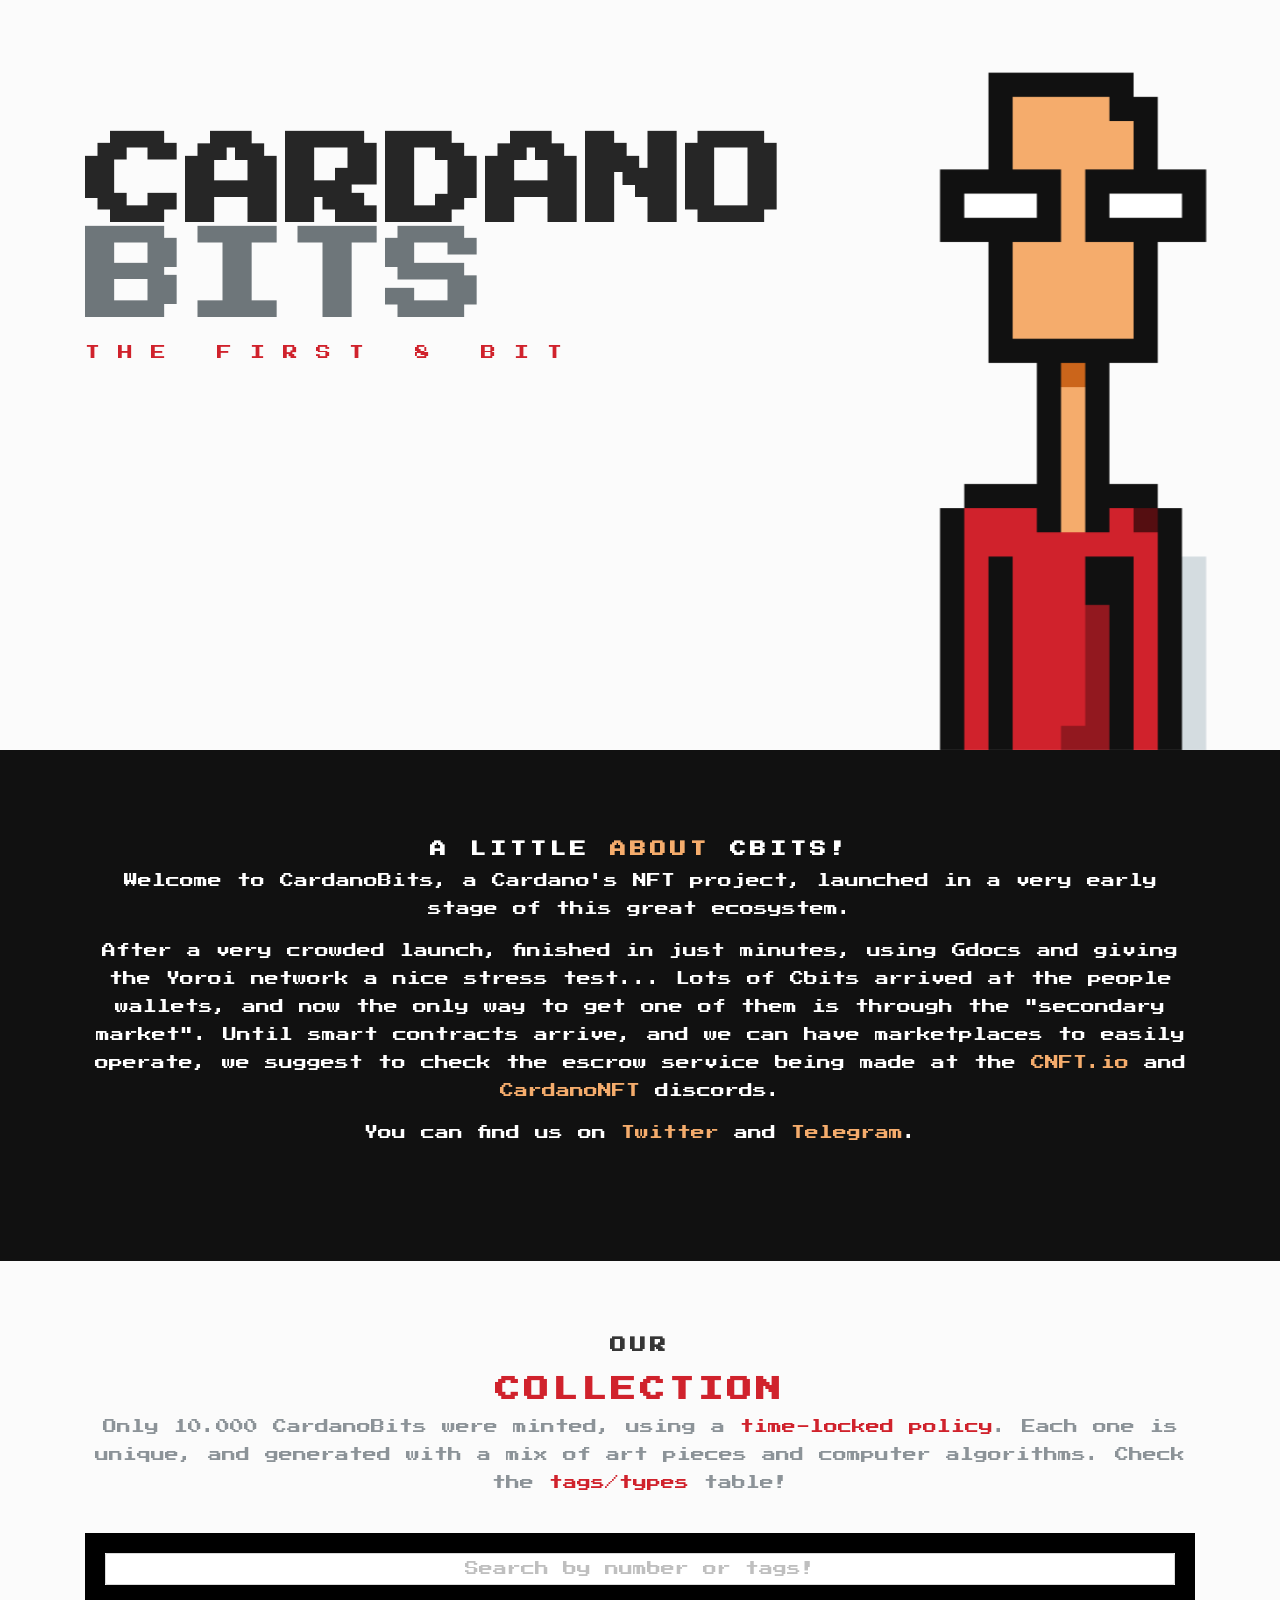
==== commit 057c6dbe: "typo" ====
--- a/index.html
+++ b/index.html
@@ -16,4 +16,4 @@
 
 THE SOFTWARE IS PROVIDED "AS IS", WITHOUT WARRANTY OF ANY KIND, EXPRESS OR IMPLIED, INCLUDING BUT NOT LIMITED TO THE WARRANTIES OF MERCHANTABILITY, FITNESS FOR A PARTICULAR PURPOSE AND NONINFRINGEMENT. IN NO EVENT SHALL THE AUTHORS OR COPYRIGHT HOLDERS BE LIABLE FOR ANY CLAIM, DAMAGES OR OTHER LIABILITY, WHETHER IN AN ACTION OF CONTRACT, TORT OR OTHERWISE, ARISING FROM, OUT OF OR IN CONNECTION WITH THE SOFTWARE OR THE USE OR OTHER DEALINGS IN THE SOFTWARE.
 */.animated{animation-duration:1s;animation-fill-mode:both}.animated.infinite{animation-iteration-count:infinite}.animated.hinge{animation-duration:2s}@keyframes bounce{0%,20%,50%,80%,to{transform:translateY(0)}40%{transform:translateY(-30px)}60%{transform:translateY(-15px)}}.bounce{animation-name:bounce}@keyframes flash{0%,50%,to{opacity:1}25%,75%{opacity:0}}.flash{animation-name:flash}@keyframes pulse{0%{transform:scale(1)}50%{transform:scale(1.1)}to{transform:scale(1)}}.pulse{animation-name:pulse}@keyframes rubberBand{0%{transform:scale(1)}30%{transform:scaleX(1.25) scaleY(.75)}40%{transform:scaleX(.75) scaleY(1.25)}60%{transform:scaleX(1.15) scaleY(.85)}to{transform:scale(1)}}.rubberBand{animation-name:rubberBand}@keyframes shake{0%,to{transform:translateX(0)}10%,30%,50%,70%,90%{transform:translateX(-10px)}20%,40%,60%,80%{transform:translateX(10px)}}.shake{animation-name:shake}@keyframes swing{20%{transform:rotate(15deg)}40%{transform:rotate(-10deg)}60%{transform:rotate(5deg)}80%{transform:rotate(-5deg)}to{transform:rotate(0deg)}}.swing{transform-origin:top center;animation-name:swing}@keyframes tada{0%{transform:scale(1)}10%,20%{transform:scale(.9) rotate(-3deg)}30%,50%,70%,90%{transform:scale(1.1) rotate(3deg)}40%,60%,80%{transform:scale(1.1) rotate(-3deg)}to{transform:scale(1) rotate(0)}}.tada{animation-name:tada}@keyframes wobble{0%{transform:translateX(0)}15%{transform:translateX(-25%) rotate(-5deg)}30%{transform:translateX(20%) rotate(3deg)}45%{transform:translateX(-15%) rotate(-3deg)}60%{transform:translateX(10%) rotate(2deg)}75%{transform:translateX(-5%) rotate(-1deg)}to{transform:translateX(0)}}.wobble{animation-name:wobble}@keyframes bounceIn{0%{opacity:0;transform:scale(.3)}50%{opacity:1;transform:scale(1.05)}70%{transform:scale(.9)}to{opacity:1;transform:scale(1)}}.bounceIn{animation-name:bounceIn}@keyframes bounceInDown{0%{opacity:0;transform:translateY(-2000px)}60%{opacity:1;transform:translateY(30px)}80%{transform:translateY(-10px)}to{transform:translateY(0)}}.bounceInDown{animation-name:bounceInDown}@keyframes bounceInLeft{0%{opacity:0;transform:translateX(-2000px)}60%{opacity:1;transform:translateX(30px)}80%{transform:translateX(-10px)}to{transform:translateX(0)}}.bounceInLeft{animation-name:bounceInLeft}@keyframes bounceInRight{0%{opacity:0;transform:translateX(2000px)}60%{opacity:1;transform:translateX(-30px)}80%{transform:translateX(10px)}to{transform:translateX(0)}}.bounceInRight{animation-name:bounceInRight}@keyframes bounceInUp{0%{opacity:0;transform:translateY(2000px)}60%{opacity:1;transform:translateY(-30px)}80%{transform:translateY(10px)}to{transform:translateY(0)}}.bounceInUp{animation-name:bounceInUp}@keyframes bounceOut{0%{transform:scale(1)}25%{transform:scale(.95)}50%{opacity:1;transform:scale(1.1)}to{opacity:0;transform:scale(.3)}}.bounceOut{animation-name:bounceOut}@keyframes bounceOutDown{0%{transform:translateY(0)}20%{opacity:1;transform:translateY(-20px)}to{opacity:0;transform:translateY(2000px)}}.bounceOutDown{animation-name:bounceOutDown}@keyframes bounceOutLeft{0%{transform:translateX(0)}20%{opacity:1;transform:translateX(20px)}to{opacity:0;transform:translateX(-2000px)}}.bounceOutLeft{animation-name:bounceOutLeft}@keyframes bounceOutRight{0%{transform:translateX(0)}20%{opacity:1;transform:translateX(-20px)}to{opacity:0;transform:translateX(2000px)}}.bounceOutRight{animation-name:bounceOutRight}@keyframes bounceOutUp{0%{transform:translateY(0)}20%{opacity:1;transform:translateY(20px)}to{opacity:0;transform:translateY(-2000px)}}.bounceOutUp{animation-name:bounceOutUp}@keyframes fadeIn{0%{opacity:0}to{opacity:1}}.fadeIn{animation-name:fadeIn}@keyframes fadeInDown{0%{opacity:0;transform:translateY(-20px)}to{opacity:1;transform:translateY(0)}}.fadeInDown{animation-name:fadeInDown}@keyframes fadeInDownBig{0%{opacity:0;transform:translateY(-2000px)}to{opacity:1;transform:translateY(0)}}.fadeInDownBig{animation-name:fadeInDownBig}@keyframes fadeInLeft{0%{opacity:0;transform:translateX(-20px)}to{opacity:1;transform:translateX(0)}}.fadeInLeft{animation-name:fadeInLeft}@keyframes fadeInLeftBig{0%{opacity:0;transform:translateX(-2000px)}to{opacity:1;transform:translateX(0)}}.fadeInLeftBig{animation-name:fadeInLeftBig}@keyframes fadeInRight{0%{opacity:0;transform:translateX(20px)}to{opacity:1;transform:translateX(0)}}.fadeInRight{animation-name:fadeInRight}@keyframes fadeInRightBig{0%{opacity:0;transform:translateX(2000px)}to{opacity:1;transform:translateX(0)}}.fadeInRightBig{animation-name:fadeInRightBig}@keyframes fadeInUp{0%{opacity:0;transform:translateY(20px)}to{opacity:1;transform:translateY(0)}}.fadeInUp{animation-name:fadeInUp}@keyframes fadeInUpBig{0%{opacity:0;transform:translateY(2000px)}to{opacity:1;transform:translateY(0)}}.fadeInUpBig{animation-name:fadeInUpBig}@keyframes fadeOut{0%{opacity:1}to{opacity:0}}.fadeOut{animation-name:fadeOut}@keyframes fadeOutDown{0%{opacity:1;transform:translateY(0)}to{opacity:0;transform:translateY(20px)}}.fadeOutDown{animation-name:fadeOutDown}@keyframes fadeOutDownBig{0%{opacity:1;transform:translateY(0)}to{opacity:0;transform:translateY(2000px)}}.fadeOutDownBig{animation-name:fadeOutDownBig}@keyframes fadeOutLeft{0%{opacity:1;transform:translateX(0)}to{opacity:0;transform:translateX(-20px)}}.fadeOutLeft{animation-name:fadeOutLeft}@keyframes fadeOutLeftBig{0%{opacity:1;transform:translateX(0)}to{opacity:0;transform:translateX(-2000px)}}.fadeOutLeftBig{animation-name:fadeOutLeftBig}@keyframes fadeOutRight{0%{opacity:1;transform:translateX(0)}to{opacity:0;transform:translateX(20px)}}.fadeOutRight{animation-name:fadeOutRight}@keyframes fadeOutRightBig{0%{opacity:1;transform:translateX(0)}to{opacity:0;transform:translateX(2000px)}}.fadeOutRightBig{animation-name:fadeOutRightBig}@keyframes fadeOutUp{0%{opacity:1;transform:translateY(0)}to{opacity:0;transform:translateY(-20px)}}.fadeOutUp{animation-name:fadeOutUp}@keyframes fadeOutUpBig{0%{opacity:1;transform:translateY(0)}to{opacity:0;transform:translateY(-2000px)}}.fadeOutUpBig{animation-name:fadeOutUpBig}@keyframes flip{0%{transform:perspective(400px) translateZ(0) rotateY(-1turn) scale(1);animation-timing-function:ease-out}40%{transform:perspective(400px) translateZ(150px) rotateY(-190deg) scale(1);animation-timing-function:ease-out}50%{transform:perspective(400px) translateZ(150px) rotateY(-170deg) scale(1);animation-timing-function:ease-in}80%{transform:perspective(400px) translateZ(0) rotateY(0deg) scale(.95);animation-timing-function:ease-in}to{transform:perspective(400px) translateZ(0) rotateY(0deg) scale(1);animation-timing-function:ease-in}}.animated.flip{-webkit-backface-visibility:visible;backface-visibility:visible;animation-name:flip}@keyframes flipInX{0%{transform:perspective(400px) rotateX(90deg);opacity:0}40%{transform:perspective(400px) rotateX(-10deg)}70%{transform:perspective(400px) rotateX(10deg)}to{transform:perspective(400px) rotateX(0deg);opacity:1}}.flipInX{-webkit-backface-visibility:visible!important;backface-visibility:visible!important;animation-name:flipInX}@keyframes flipInY{0%{transform:perspective(400px) rotateY(90deg);opacity:0}40%{transform:perspective(400px) rotateY(-10deg)}70%{transform:perspective(400px) rotateY(10deg)}to{transform:perspective(400px) rotateY(0deg);opacity:1}}.flipInY{-webkit-backface-visibility:visible!important;backface-visibility:visible!important;animation-name:flipInY}@keyframes flipOutX{0%{transform:perspective(400px) rotateX(0deg);opacity:1}to{transform:perspective(400px) rotateX(90deg);opacity:0}}.flipOutX{animation-name:flipOutX;-webkit-backface-visibility:visible!important;backface-visibility:visible!important}@keyframes flipOutY{0%{transform:perspective(400px) rotateY(0deg);opacity:1}to{transform:perspective(400px) rotateY(90deg);opacity:0}}.flipOutY{-webkit-backface-visibility:visible!important;backface-visibility:visible!important;animation-name:flipOutY}@keyframes lightSpeedIn{0%{transform:translateX(100%) skewX(-30deg);opacity:0}60%{transform:translateX(-20%) skewX(30deg);opacity:1}80%{transform:translateX(0) skewX(-15deg);opacity:1}to{transform:translateX(0) skewX(0deg);opacity:1}}.lightSpeedIn{animation-name:lightSpeedIn;animation-timing-function:ease-out}@keyframes lightSpeedOut{0%{transform:translateX(0) skewX(0deg);opacity:1}to{transform:translateX(100%) skewX(-30deg);opacity:0}}.lightSpeedOut{animation-name:lightSpeedOut;animation-timing-function:ease-in}@keyframes rotateIn{0%{transform-origin:center center;transform:rotate(-200deg);opacity:0}to{transform-origin:center center;transform:rotate(0);opacity:1}}.rotateIn{animation-name:rotateIn}@keyframes rotateInDownLeft{0%{transform-origin:left bottom;transform:rotate(-90deg);opacity:0}to{transform-origin:left bottom;transform:rotate(0);opacity:1}}.rotateInDownLeft{animation-name:rotateInDownLeft}@keyframes rotateInDownRight{0%{transform-origin:right bottom;transform:rotate(90deg);opacity:0}to{transform-origin:right bottom;transform:rotate(0);opacity:1}}.rotateInDownRight{animation-name:rotateInDownRight}@keyframes rotateInUpLeft{0%{transform-origin:left bottom;transform:rotate(90deg);opacity:0}to{transform-origin:left bottom;transform:rotate(0);opacity:1}}.rotateInUpLeft{animation-name:rotateInUpLeft}@keyframes rotateInUpRight{0%{transform-origin:right bottom;transform:rotate(-90deg);opacity:0}to{transform-origin:right bottom;transform:rotate(0);opacity:1}}.rotateInUpRight{animation-name:rotateInUpRight}@keyframes rotateOut{0%{transform-origin:center center;transform:rotate(0);opacity:1}to{transform-origin:center center;transform:rotate(200deg);opacity:0}}.rotateOut{animation-name:rotateOut}@keyframes rotateOutDownLeft{0%{transform-origin:left bottom;transform:rotate(0);opacity:1}to{transform-origin:left bottom;transform:rotate(90deg);opacity:0}}.rotateOutDownLeft{animation-name:rotateOutDownLeft}@keyframes rotateOutDownRight{0%{transform-origin:right bottom;transform:rotate(0);opacity:1}to{transform-origin:right bottom;transform:rotate(-90deg);opacity:0}}.rotateOutDownRight{animation-name:rotateOutDownRight}@keyframes rotateOutUpLeft{0%{transform-origin:left bottom;transform:rotate(0);opacity:1}to{transform-origin:left bottom;transform:rotate(-90deg);opacity:0}}.rotateOutUpLeft{animation-name:rotateOutUpLeft}@keyframes rotateOutUpRight{0%{transform-origin:right bottom;transform:rotate(0);opacity:1}to{transform-origin:right bottom;transform:rotate(90deg);opacity:0}}.rotateOutUpRight{animation-name:rotateOutUpRight}@keyframes slideInDown{0%{opacity:0;transform:translateY(-2000px)}to{transform:translateY(0)}}.slideInDown{animation-name:slideInDown}@keyframes slideInLeft{0%{opacity:0;transform:translateX(-2000px)}to{transform:translateX(0)}}.slideInLeft{animation-name:slideInLeft}@keyframes slideInRight{0%{opacity:0;transform:translateX(2000px)}to{transform:translateX(0)}}.slideInRight{animation-name:slideInRight}@keyframes slideOutLeft{0%{transform:translateX(0)}to{opacity:0;transform:translateX(-2000px)}}.slideOutLeft{animation-name:slideOutLeft}@keyframes slideOutRight{0%{transform:translateX(0)}to{opacity:0;transform:translateX(2000px)}}.slideOutRight{animation-name:slideOutRight}@keyframes slideOutUp{0%{transform:translateY(0)}to{opacity:0;transform:translateY(-2000px)}}.slideOutUp{animation-name:slideOutUp}@keyframes slideInUp{0%{opacity:0;transform:translateY(2000px)}to{opacity:1;transform:translateY(0)}}.slideInUp{animation-name:slideInUp}@keyframes slideOutDown{0%{transform:translateY(0)}to{opacity:0;transform:translateY(2000px)}}.slideOutDown{animation-name:slideOutDown}@keyframes hinge{0%{transform:rotate(0);transform-origin:top left;animation-timing-function:ease-in-out}20%,60%{transform:rotate(80deg);transform-origin:top left;animation-timing-function:ease-in-out}40%{transform:rotate(60deg);transform-origin:top left;animation-timing-function:ease-in-out}80%{transform:rotate(60deg) translateY(0);transform-origin:top left;animation-timing-function:ease-in-out;opacity:1}to{transform:translateY(700px);opacity:0}}.hinge{animation-name:hinge}@keyframes rollIn{0%{opacity:0;transform:translateX(-100%) rotate(-120deg)}to{opacity:1;transform:translateX(0) rotate(0deg)}}.rollIn{animation-name:rollIn}@keyframes rollOut{0%{opacity:1;transform:translateX(0) rotate(0deg)}to{opacity:0;transform:translateX(100%) rotate(120deg)}}.rollOut{animation-name:rollOut}@keyframes zoomIn{0%{opacity:0;transform:scale(.3)}50%{opacity:1}}.zoomIn{animation-name:zoomIn}@keyframes zoomInDown{0%{opacity:0;transform:scale(.1) translateY(-2000px);animation-timing-function:ease-in-out}60%{opacity:1;transform:scale(.475) translateY(60px);animation-timing-function:ease-out}}.zoomInDown{animation-name:zoomInDown}@keyframes zoomInLeft{0%{opacity:0;transform:scale(.1) translateX(-2000px);animation-timing-function:ease-in-out}60%{opacity:1;transform:scale(.475) translateX(48px);animation-timing-function:ease-out}}.zoomInLeft{animation-name:zoomInLeft}@keyframes zoomInRight{0%{opacity:0;transform:scale(.1) translateX(2000px);animation-timing-function:ease-in-out}60%{opacity:1;transform:scale(.475) translateX(-48px);animation-timing-function:ease-out}}.zoomInRight{animation-name:zoomInRight}@keyframes zoomInUp{0%{opacity:0;transform:scale(.1) translateY(2000px);animation-timing-function:ease-in-out}60%{opacity:1;transform:scale(.475) translateY(-60px);animation-timing-function:ease-out}}.zoomInUp{animation-name:zoomInUp}@keyframes zoomOut{0%{opacity:1;transform:scale(1)}50%{opacity:0;transform:scale(.3)}to{opacity:0}}.zoomOut{animation-name:zoomOut}@keyframes zoomOutDown{40%{opacity:1;transform:scale(.475) translateY(-60px);animation-timing-function:linear}to{opacity:0;transform:scale(.1) translateY(2000px);transform-origin:center bottom}}.zoomOutDown{animation-name:zoomOutDown}@keyframes zoomOutLeft{40%{opacity:1;transform:scale(.475) translateX(42px);animation-timing-function:linear}to{opacity:0;transform:scale(.1) translateX(-2000px);transform-origin:left center}}.zoomOutLeft{animation-name:zoomOutLeft}@keyframes zoomOutRight{40%{opacity:1;transform:scale(.475) translateX(-42px);animation-timing-function:linear}to{opacity:0;transform:scale(.1) translateX(2000px);transform-origin:right center}}.zoomOutRight{animation-name:zoomOutRight}@keyframes zoomOutUp{40%{opacity:1;transform:scale(.475) translateY(60px);animation-timing-function:linear}to{opacity:0;transform:scale(.1) translateY(-2000px);transform-origin:center top}}.zoomOutUp{animation-name:zoomOutUp}.search-bar{border:20px solid #000}.dropdown-container{z-index:3}.bits-launcher{position:relative;width:330px;height:125px;text-align:center;font-size:46px;color:#fff;margin:0 auto 40px;transition:all .3s ease-out;border:20px solid #000;color:#92171f;box-shadow:20px 20px 5px #d4dce0}.swag{padding:75px 0}.swag a{color:#d0222c!important}.swag h1{text-transform:uppercase;letter-spacing:5px}.swag h1 span{display:block;font-size:25px;margin-top:20px}.down-arrow-btn{width:auto;height:40px;background:rgba(0,0,0,.6);display:inline-block;margin:15px 5px;color:#fff;font-size:16px;line-height:40px;padding:0 10px;text-align:center}.down-arrow-btn:focus,.down-arrow-btn:hover{color:#fff;background:#000}.portfolio img{height:300px;width:100%}img.grayscale{filter:url("data:image/svg+xml;utf8,<svg xmlns='http://www.w3.org/2000/svg'><filter id='grayscale'><feColorMatrix type='matrix' values='0.3333 0.3333 0.3333 0 0 0.3333 0.3333 0.3333 0 0 0.3333 0.3333 0.3333 0 0 0 0 0 1 0'/></filter></svg>#grayscale");filter:gray;-webkit-filter:grayscale(100%);-webkit-transition:all .6s ease;-webkit-backface-visibility:hidden}img.grayscale:hover{filter:none;-webkit-filter:grayscale(0)}.row-offset-0{margin-left:0;margin-right:0}.row-offset-0>*{padding-left:0;padding-right:0}.effects{padding-left:15px}.effects .img{position:relative;z-index:1;overflow:hidden}.effects .img:nth-child(n){margin-right:5px}.effects .img:first-child{margin-left:-15px}.effects .img:last-child{margin-right:0}.effects .img img{display:block;margin:0;padding:0;height:auto}.overlay{display:block;position:absolute;z-index:20;filter:none!important;-webkit-filter:grayscale(0);overflow:hidden;transition:all .5s;-webkit-transition:all .5s;-moz-transition:all .5s;-o-transition:all .5s}.overlay-effect .img i{font-size:30px}.overlay-effect .overlay{bottom:0;left:0;right:0;width:100%;height:100%;opacity:0}.overlay-effect .overlay a.expand{left:0;right:0;bottom:47%;margin:0 auto -30px}.overlay-effect .img.hover .overlay{height:100%;opacity:1}.img img{width:calc(100% + 40px)!important;transition:opacity .35s,transform .35s;-moz-transition:opacity .35s,-moz-transform .35s;-o-transition:opacity .35s,-o-transform .35s;transform:translate3d(-40px,0,0)}.img:hover img,.img img{-ms-transform:translate3d(-40px,0,0)}.img:hover img{transform:translateZ(0)}.hype{position:absolute;left:0;right:0;margin-left:auto;margin-right:auto;top:50px}h1.arrow{font-size:16px;text-transform:uppercase;color:#353535;letter-spacing:4px;font-weight:700}h1.arrow span{color:#d0222c}.image-grid{display:grid;grid-gap:30px;grid-template-columns:repeat(auto-fill,minmax(10rem,1fr));grid-auto-rows:minmax(20rem,auto);border:none;background:none;z-index:2}.image-grid img{display:flex;width:100%;height:100%;-o-object-fit:cover;object-fit:cover;border:#0d0d0d;border-bottom-width:100px}@media screen and (max-width:414px){.scrollto{padding:95px 0 0}.hero h1{font-size:50px;line-height:80px;margin-top:65px}}@media screen and (max-width:480px){.wrapper{background:#f3f5f8;height:640px}.fluid-white,.iphone{display:none}.light-box,.wp2,.wp4,.wp5{margin-bottom:30px}}@media screen and (max-width:1024px){.wp3{background-position:50px 0}.subscribe,.swag{background-attachment:scroll}}@media screen and (max-width:1280px){.wp3{background-position:50px 0}}@media screen and (min-width:480px) and (max-width:991px){.fluid-white,.iphone{display:none}.wrapper{background:#f3f5f8;height:540px}.light-box,.wp2,.wp4,.wp5{margin-bottom:30px}}@media screen and (max-width:50em){.icon-list a{padding:.5em 0;margin:0 5px;font-size:1em}}@media screen and (max-width:767px){.inner{padding-top:10px;text-align:center}.hero h3{letter-spacing:10px}.hero{padding-bottom:0}.subscribe input[type=text]{width:50%;margin-bottom:30px}.btn-send{float:none;margin-bottom:80px}.effects .img{margin-bottom:15px}.show-menu .icon-list a{display:block;width:100%;float:left;margin-bottom:10px}.show-menu .menu-wrap{height:100%}}@media screen and (max-width:991px){.hero{padding:0}.subscribe{padding-bottom:40px}.about-visible-desktop{display:none}.about-visible-mobile{display:block}}@media (min-width:576px){.about-visible-desktop{display:none}.about-visible-mobile{display:block}.hero h1{font-size:100px;letter-spacing:0}.hero img{height:750px}.innerColumn{padding-top:138px}}@media (min-width:768px){.about-visible-desktop{display:none}.about-visible-mobile{display:block}.hero h1{font-size:100px;letter-spacing:0}}@media (min-width:992px){.about-visible-desktop{display:block}.about-visible-mobile{display:none}}@media (min-width:1200px){.about-visible-desktop{display:block}.about-visible-mobile{display:none}}.about-image{height:500px;background-size:cover}.color-bg{background:#111}.color-bg a{color:#f5ac6c}.color-bg h6,.color-bg p{color:#fff}.color-bg h6:after{border-color:#fff}.color-bg .weight-outline-btn{color:#fff;border-color:#fff}.color-bg .weight-outline-btn:hover{background:#fff;color:#d0222c;border-color:transparent}.about-text{padding:20px 50px 25px}.about-text h1{text-transform:uppercase;font-size:24px;color:#fff}.color-bg h1.arrow span{color:#f5ac6c}.color-bg h1.arrow{color:#fff}.modal-content{background-color:#fbfbfb}.modal-tags{line-height:5px}.rarity-table-body a{font-size:15px}.rarity-table-body b{font-size:25px}.rarity-table-body p{font-size:15px}.rarity-table-modal .modal-dialog-centered{display:block}[class*=ant-]::-ms-clear,[class*=ant-] input::-ms-clear,[class*=ant-] input::-ms-reveal,[class^=ant-]::-ms-clear,[class^=ant-] input::-ms-clear,[class^=ant-] input::-ms-reveal{display:none}[class*=ant-],[class*=ant-] *,[class*=ant-] :after,[class*=ant-] :before,[class^=ant-],[class^=ant-] *,[class^=ant-] :after,[class^=ant-] :before{box-sizing:border-box}body,html{width:100%;height:100%}input::-ms-clear,input::-ms-reveal{display:none}*,:after,:before{box-sizing:border-box}html{font-family:sans-serif;line-height:1.15;-webkit-text-size-adjust:100%;-ms-text-size-adjust:100%;-ms-overflow-style:scrollbar;-webkit-tap-highlight-color:rgba(0,0,0,0)}@-ms-viewport{width:device-width}body{margin:0;color:rgba(0,0,0,.85);font-size:14px;font-family:-apple-system,BlinkMacSystemFont,Segoe UI,Roboto,Helvetica Neue,Arial,Noto Sans,sans-serif,Apple Color Emoji,Segoe UI Emoji,Segoe UI Symbol,Noto Color Emoji;font-variant:tabular-nums;line-height:1.5715;background-color:#fff;font-feature-settings:"tnum"}[tabindex="-1"]:focus{outline:none!important}hr{box-sizing:content-box;height:0;overflow:visible}h1,h2,h3,h4,h5,h6{margin-top:0;margin-bottom:.5em;color:rgba(0,0,0,.85);font-weight:500}p{margin-top:0;margin-bottom:1em}abbr[data-original-title],abbr[title]{text-decoration:underline;-webkit-text-decoration:underline dotted;text-decoration:underline dotted;border-bottom:0;cursor:help}address{margin-bottom:1em;font-style:normal;line-height:inherit}input[type=number],input[type=password],input[type=text],textarea{-webkit-appearance:none}dl,ol,ul{margin-top:0;margin-bottom:1em}ol ol,ol ul,ul ol,ul ul{margin-bottom:0}dt{font-weight:500}dd{margin-bottom:.5em;margin-left:0}blockquote{margin:0 0 1em}dfn{font-style:italic}b,strong{font-weight:bolder}small{font-size:80%}sub,sup{position:relative;font-size:75%;line-height:0;vertical-align:baseline}sub{bottom:-.25em}sup{top:-.5em}a{color:#1890ff;text-decoration:none;background-color:transparent;outline:none;cursor:pointer;transition:color .3s;-webkit-text-decoration-skip:objects}a:hover{color:#40a9ff}a:active{color:#096dd9}a:active,a:focus,a:hover{text-decoration:none;outline:0}a[disabled]{color:rgba(0,0,0,.25);cursor:not-allowed}code,kbd,pre,samp{font-size:1em;font-family:SFMono-Regular,Consolas,Liberation Mono,Menlo,Courier,monospace}pre{margin-top:0;margin-bottom:1em;overflow:auto}figure{margin:0 0 1em}img{vertical-align:middle;border-style:none}svg:not(:root){overflow:hidden}[role=button],a,area,button,input:not([type=range]),label,select,summary,textarea{touch-action:manipulation}table{border-collapse:collapse}caption{padding-top:.75em;padding-bottom:.3em;color:rgba(0,0,0,.45);text-align:left;caption-side:bottom}th{text-align:inherit}button,input,optgroup,select,textarea{margin:0;color:inherit;font-size:inherit;font-family:inherit;line-height:inherit}button,input{overflow:visible}button,select{text-transform:none}[type=reset],[type=submit],button,html [type=button]{-webkit-appearance:button}[type=button]::-moz-focus-inner,[type=reset]::-moz-focus-inner,[type=submit]::-moz-focus-inner,button::-moz-focus-inner{padding:0;border-style:none}input[type=checkbox],input[type=radio]{box-sizing:border-box;padding:0}input[type=date],input[type=datetime-local],input[type=month],input[type=time]{-webkit-appearance:listbox}textarea{overflow:auto;resize:vertical}fieldset{min-width:0;margin:0;padding:0;border:0}legend{display:block;width:100%;max-width:100%;margin-bottom:.5em;padding:0;color:inherit;font-size:1.5em;line-height:inherit;white-space:normal}progress{vertical-align:baseline}[type=number]::-webkit-inner-spin-button,[type=number]::-webkit-outer-spin-button{height:auto}[type=search]{outline-offset:-2px;-webkit-appearance:none}[type=search]::-webkit-search-cancel-button,[type=search]::-webkit-search-decoration{-webkit-appearance:none}::-webkit-file-upload-button{font:inherit;-webkit-appearance:button}output{display:inline-block}summary{display:list-item}template{display:none}[hidden]{display:none!important}mark{padding:.2em;background-color:#feffe6}::selection{color:#fff;background:#1890ff}.clearfix:after,.clearfix:before{display:table;content:""}.clearfix:after{clear:both}.anticon{display:inline-block;color:inherit;font-style:normal;line-height:0;text-align:center;text-transform:none;vertical-align:-.125em;text-rendering:optimizeLegibility;-webkit-font-smoothing:antialiased;-moz-osx-font-smoothing:grayscale}.anticon>*{line-height:1}.anticon svg{display:inline-block}.anticon:before{display:none}.anticon .anticon-icon{display:block}.anticon[tabindex]{cursor:pointer}.anticon-spin,.anticon-spin:before{display:inline-block;animation:loadingCircle 1s linear infinite}.ant-fade-appear,.ant-fade-enter,.ant-fade-leave{animation-duration:.2s;animation-fill-mode:both;animation-play-state:paused}.ant-fade-appear.ant-fade-appear-active,.ant-fade-enter.ant-fade-enter-active{animation-name:antFadeIn;animation-play-state:running}.ant-fade-leave.ant-fade-leave-active{animation-name:antFadeOut;animation-play-state:running;pointer-events:none}.ant-fade-appear,.ant-fade-enter{opacity:0;animation-timing-function:linear}.ant-fade-leave{animation-timing-function:linear}@keyframes antFadeIn{0%{opacity:0}to{opacity:1}}@keyframes antFadeOut{0%{opacity:1}to{opacity:0}}.ant-move-up-appear,.ant-move-up-enter,.ant-move-up-leave{animation-duration:.2s;animation-fill-mode:both;animation-play-state:paused}.ant-move-up-appear.ant-move-up-appear-active,.ant-move-up-enter.ant-move-up-enter-active{animation-name:antMoveUpIn;animation-play-state:running}.ant-move-up-leave.ant-move-up-leave-active{animation-name:antMoveUpOut;animation-play-state:running;pointer-events:none}.ant-move-up-appear,.ant-move-up-enter{opacity:0;animation-timing-function:cubic-bezier(.08,.82,.17,1)}.ant-move-up-leave{animation-timing-function:cubic-bezier(.6,.04,.98,.34)}.ant-move-down-appear,.ant-move-down-enter,.ant-move-down-leave{animation-duration:.2s;animation-fill-mode:both;animation-play-state:paused}.ant-move-down-appear.ant-move-down-appear-active,.ant-move-down-enter.ant-move-down-enter-active{animation-name:antMoveDownIn;animation-play-state:running}.ant-move-down-leave.ant-move-down-leave-active{animation-name:antMoveDownOut;animation-play-state:running;pointer-events:none}.ant-move-down-appear,.ant-move-down-enter{opacity:0;animation-timing-function:cubic-bezier(.08,.82,.17,1)}.ant-move-down-leave{animation-timing-function:cubic-bezier(.6,.04,.98,.34)}.ant-move-left-appear,.ant-move-left-enter,.ant-move-left-leave{animation-duration:.2s;animation-fill-mode:both;animation-play-state:paused}.ant-move-left-appear.ant-move-left-appear-active,.ant-move-left-enter.ant-move-left-enter-active{animation-name:antMoveLeftIn;animation-play-state:running}.ant-move-left-leave.ant-move-left-leave-active{animation-name:antMoveLeftOut;animation-play-state:running;pointer-events:none}.ant-move-left-appear,.ant-move-left-enter{opacity:0;animation-timing-function:cubic-bezier(.08,.82,.17,1)}.ant-move-left-leave{animation-timing-function:cubic-bezier(.6,.04,.98,.34)}.ant-move-right-appear,.ant-move-right-enter,.ant-move-right-leave{animation-duration:.2s;animation-fill-mode:both;animation-play-state:paused}.ant-move-right-appear.ant-move-right-appear-active,.ant-move-right-enter.ant-move-right-enter-active{animation-name:antMoveRightIn;animation-play-state:running}.ant-move-right-leave.ant-move-right-leave-active{animation-name:antMoveRightOut;animation-play-state:running;pointer-events:none}.ant-move-right-appear,.ant-move-right-enter{opacity:0;animation-timing-function:cubic-bezier(.08,.82,.17,1)}.ant-move-right-leave{animation-timing-function:cubic-bezier(.6,.04,.98,.34)}@keyframes antMoveDownIn{0%{transform:translateY(100%);transform-origin:0 0;opacity:0}to{transform:translateY(0);transform-origin:0 0;opacity:1}}@keyframes antMoveDownOut{0%{transform:translateY(0);transform-origin:0 0;opacity:1}to{transform:translateY(100%);transform-origin:0 0;opacity:0}}@keyframes antMoveLeftIn{0%{transform:translateX(-100%);transform-origin:0 0;opacity:0}to{transform:translateX(0);transform-origin:0 0;opacity:1}}@keyframes antMoveLeftOut{0%{transform:translateX(0);transform-origin:0 0;opacity:1}to{transform:translateX(-100%);transform-origin:0 0;opacity:0}}@keyframes antMoveRightIn{0%{transform:translateX(100%);transform-origin:0 0;opacity:0}to{transform:translateX(0);transform-origin:0 0;opacity:1}}@keyframes antMoveRightOut{0%{transform:translateX(0);transform-origin:0 0;opacity:1}to{transform:translateX(100%);transform-origin:0 0;opacity:0}}@keyframes antMoveUpIn{0%{transform:translateY(-100%);transform-origin:0 0;opacity:0}to{transform:translateY(0);transform-origin:0 0;opacity:1}}@keyframes antMoveUpOut{0%{transform:translateY(0);transform-origin:0 0;opacity:1}to{transform:translateY(-100%);transform-origin:0 0;opacity:0}}@keyframes loadingCircle{to{transform:rotate(1turn)}}[ant-click-animating-without-extra-node=true],[ant-click-animating=true]{position:relative}html{--antd-wave-shadow-color:#1890ff;--scroll-bar:0}.ant-click-animating-node,[ant-click-animating-without-extra-node=true]:after{position:absolute;top:0;right:0;bottom:0;left:0;display:block;border-radius:inherit;box-shadow:0 0 0 0 #1890ff;box-shadow:0 0 0 0 var(--antd-wave-shadow-color);opacity:.2;animation:fadeEffect 2s cubic-bezier(.08,.82,.17,1),waveEffect .4s cubic-bezier(.08,.82,.17,1);animation-fill-mode:forwards;content:"";pointer-events:none}@keyframes waveEffect{to{box-shadow:0 0 0 #1890ff;box-shadow:0 0 0 6px var(--antd-wave-shadow-color)}}@keyframes fadeEffect{to{opacity:0}}.ant-slide-up-appear,.ant-slide-up-enter,.ant-slide-up-leave{animation-duration:.2s;animation-fill-mode:both;animation-play-state:paused}.ant-slide-up-appear.ant-slide-up-appear-active,.ant-slide-up-enter.ant-slide-up-enter-active{animation-name:antSlideUpIn;animation-play-state:running}.ant-slide-up-leave.ant-slide-up-leave-active{animation-name:antSlideUpOut;animation-play-state:running;pointer-events:none}.ant-slide-up-appear,.ant-slide-up-enter{opacity:0;animation-timing-function:cubic-bezier(.23,1,.32,1)}.ant-slide-up-leave{animation-timing-function:cubic-bezier(.755,.05,.855,.06)}.ant-slide-down-appear,.ant-slide-down-enter,.ant-slide-down-leave{animation-duration:.2s;animation-fill-mode:both;animation-play-state:paused}.ant-slide-down-appear.ant-slide-down-appear-active,.ant-slide-down-enter.ant-slide-down-enter-active{animation-name:antSlideDownIn;animation-play-state:running}.ant-slide-down-leave.ant-slide-down-leave-active{animation-name:antSlideDownOut;animation-play-state:running;pointer-events:none}.ant-slide-down-appear,.ant-slide-down-enter{opacity:0;animation-timing-function:cubic-bezier(.23,1,.32,1)}.ant-slide-down-leave{animation-timing-function:cubic-bezier(.755,.05,.855,.06)}.ant-slide-left-appear,.ant-slide-left-enter,.ant-slide-left-leave{animation-duration:.2s;animation-fill-mode:both;animation-play-state:paused}.ant-slide-left-appear.ant-slide-left-appear-active,.ant-slide-left-enter.ant-slide-left-enter-active{animation-name:antSlideLeftIn;animation-play-state:running}.ant-slide-left-leave.ant-slide-left-leave-active{animation-name:antSlideLeftOut;animation-play-state:running;pointer-events:none}.ant-slide-left-appear,.ant-slide-left-enter{opacity:0;animation-timing-function:cubic-bezier(.23,1,.32,1)}.ant-slide-left-leave{animation-timing-function:cubic-bezier(.755,.05,.855,.06)}.ant-slide-right-appear,.ant-slide-right-enter,.ant-slide-right-leave{animation-duration:.2s;animation-fill-mode:both;animation-play-state:paused}.ant-slide-right-appear.ant-slide-right-appear-active,.ant-slide-right-enter.ant-slide-right-enter-active{animation-name:antSlideRightIn;animation-play-state:running}.ant-slide-right-leave.ant-slide-right-leave-active{animation-name:antSlideRightOut;animation-play-state:running;pointer-events:none}.ant-slide-right-appear,.ant-slide-right-enter{opacity:0;animation-timing-function:cubic-bezier(.23,1,.32,1)}.ant-slide-right-leave{animation-timing-function:cubic-bezier(.755,.05,.855,.06)}@keyframes antSlideUpIn{0%{transform:scaleY(.8);transform-origin:0 0;opacity:0}to{transform:scaleY(1);transform-origin:0 0;opacity:1}}@keyframes antSlideUpOut{0%{transform:scaleY(1);transform-origin:0 0;opacity:1}to{transform:scaleY(.8);transform-origin:0 0;opacity:0}}@keyframes antSlideDownIn{0%{transform:scaleY(.8);transform-origin:100% 100%;opacity:0}to{transform:scaleY(1);transform-origin:100% 100%;opacity:1}}@keyframes antSlideDownOut{0%{transform:scaleY(1);transform-origin:100% 100%;opacity:1}to{transform:scaleY(.8);transform-origin:100% 100%;opacity:0}}@keyframes antSlideLeftIn{0%{transform:scaleX(.8);transform-origin:0 0;opacity:0}to{transform:scaleX(1);transform-origin:0 0;opacity:1}}@keyframes antSlideLeftOut{0%{transform:scaleX(1);transform-origin:0 0;opacity:1}to{transform:scaleX(.8);transform-origin:0 0;opacity:0}}@keyframes antSlideRightIn{0%{transform:scaleX(.8);transform-origin:100% 0;opacity:0}to{transform:scaleX(1);transform-origin:100% 0;opacity:1}}@keyframes antSlideRightOut{0%{transform:scaleX(1);transform-origin:100% 0;opacity:1}to{transform:scaleX(.8);transform-origin:100% 0;opacity:0}}.ant-zoom-appear,.ant-zoom-enter,.ant-zoom-leave{animation-duration:.2s;animation-fill-mode:both;animation-play-state:paused}.ant-zoom-appear.ant-zoom-appear-active,.ant-zoom-enter.ant-zoom-enter-active{animation-name:antZoomIn;animation-play-state:running}.ant-zoom-leave.ant-zoom-leave-active{animation-name:antZoomOut;animation-play-state:running;pointer-events:none}.ant-zoom-appear,.ant-zoom-enter{transform:scale(0);opacity:0;animation-timing-function:cubic-bezier(.08,.82,.17,1)}.ant-zoom-appear-prepare,.ant-zoom-enter-prepare{transform:none}.ant-zoom-leave{animation-timing-function:cubic-bezier(.78,.14,.15,.86)}.ant-zoom-big-appear,.ant-zoom-big-enter,.ant-zoom-big-leave{animation-duration:.2s;animation-fill-mode:both;animation-play-state:paused}.ant-zoom-big-appear.ant-zoom-big-appear-active,.ant-zoom-big-enter.ant-zoom-big-enter-active{animation-name:antZoomBigIn;animation-play-state:running}.ant-zoom-big-leave.ant-zoom-big-leave-active{animation-name:antZoomBigOut;animation-play-state:running;pointer-events:none}.ant-zoom-big-appear,.ant-zoom-big-enter{transform:scale(0);opacity:0;animation-timing-function:cubic-bezier(.08,.82,.17,1)}.ant-zoom-big-appear-prepare,.ant-zoom-big-enter-prepare{transform:none}.ant-zoom-big-leave{animation-timing-function:cubic-bezier(.78,.14,.15,.86)}.ant-zoom-big-fast-appear,.ant-zoom-big-fast-enter,.ant-zoom-big-fast-leave{animation-duration:.1s;animation-fill-mode:both;animation-play-state:paused}.ant-zoom-big-fast-appear.ant-zoom-big-fast-appear-active,.ant-zoom-big-fast-enter.ant-zoom-big-fast-enter-active{animation-name:antZoomBigIn;animation-play-state:running}.ant-zoom-big-fast-leave.ant-zoom-big-fast-leave-active{animation-name:antZoomBigOut;animation-play-state:running;pointer-events:none}.ant-zoom-big-fast-appear,.ant-zoom-big-fast-enter{transform:scale(0);opacity:0;animation-timing-function:cubic-bezier(.08,.82,.17,1)}.ant-zoom-big-fast-appear-prepare,.ant-zoom-big-fast-enter-prepare{transform:none}.ant-zoom-big-fast-leave{animation-timing-function:cubic-bezier(.78,.14,.15,.86)}.ant-zoom-up-appear,.ant-zoom-up-enter,.ant-zoom-up-leave{animation-duration:.2s;animation-fill-mode:both;animation-play-state:paused}.ant-zoom-up-appear.ant-zoom-up-appear-active,.ant-zoom-up-enter.ant-zoom-up-enter-active{animation-name:antZoomUpIn;animation-play-state:running}.ant-zoom-up-leave.ant-zoom-up-leave-active{animation-name:antZoomUpOut;animation-play-state:running;pointer-events:none}.ant-zoom-up-appear,.ant-zoom-up-enter{transform:scale(0);opacity:0;animation-timing-function:cubic-bezier(.08,.82,.17,1)}.ant-zoom-up-appear-prepare,.ant-zoom-up-enter-prepare{transform:none}.ant-zoom-up-leave{animation-timing-function:cubic-bezier(.78,.14,.15,.86)}.ant-zoom-down-appear,.ant-zoom-down-enter,.ant-zoom-down-leave{animation-duration:.2s;animation-fill-mode:both;animation-play-state:paused}.ant-zoom-down-appear.ant-zoom-down-appear-active,.ant-zoom-down-enter.ant-zoom-down-enter-active{animation-name:antZoomDownIn;animation-play-state:running}.ant-zoom-down-leave.ant-zoom-down-leave-active{animation-name:antZoomDownOut;animation-play-state:running;pointer-events:none}.ant-zoom-down-appear,.ant-zoom-down-enter{transform:scale(0);opacity:0;animation-timing-function:cubic-bezier(.08,.82,.17,1)}.ant-zoom-down-appear-prepare,.ant-zoom-down-enter-prepare{transform:none}.ant-zoom-down-leave{animation-timing-function:cubic-bezier(.78,.14,.15,.86)}.ant-zoom-left-appear,.ant-zoom-left-enter,.ant-zoom-left-leave{animation-duration:.2s;animation-fill-mode:both;animation-play-state:paused}.ant-zoom-left-appear.ant-zoom-left-appear-active,.ant-zoom-left-enter.ant-zoom-left-enter-active{animation-name:antZoomLeftIn;animation-play-state:running}.ant-zoom-left-leave.ant-zoom-left-leave-active{animation-name:antZoomLeftOut;animation-play-state:running;pointer-events:none}.ant-zoom-left-appear,.ant-zoom-left-enter{transform:scale(0);opacity:0;animation-timing-function:cubic-bezier(.08,.82,.17,1)}.ant-zoom-left-appear-prepare,.ant-zoom-left-enter-prepare{transform:none}.ant-zoom-left-leave{animation-timing-function:cubic-bezier(.78,.14,.15,.86)}.ant-zoom-right-appear,.ant-zoom-right-enter,.ant-zoom-right-leave{animation-duration:.2s;animation-fill-mode:both;animation-play-state:paused}.ant-zoom-right-appear.ant-zoom-right-appear-active,.ant-zoom-right-enter.ant-zoom-right-enter-active{animation-name:antZoomRightIn;animation-play-state:running}.ant-zoom-right-leave.ant-zoom-right-leave-active{animation-name:antZoomRightOut;animation-play-state:running;pointer-events:none}.ant-zoom-right-appear,.ant-zoom-right-enter{transform:scale(0);opacity:0;animation-timing-function:cubic-bezier(.08,.82,.17,1)}.ant-zoom-right-appear-prepare,.ant-zoom-right-enter-prepare{transform:none}.ant-zoom-right-leave{animation-timing-function:cubic-bezier(.78,.14,.15,.86)}@keyframes antZoomIn{0%{transform:scale(.2);opacity:0}to{transform:scale(1);opacity:1}}@keyframes antZoomOut{0%{transform:scale(1)}to{transform:scale(.2);opacity:0}}@keyframes antZoomBigIn{0%{transform:scale(.8);opacity:0}to{transform:scale(1);opacity:1}}@keyframes antZoomBigOut{0%{transform:scale(1)}to{transform:scale(.8);opacity:0}}@keyframes antZoomUpIn{0%{transform:scale(.8);transform-origin:50% 0;opacity:0}to{transform:scale(1);transform-origin:50% 0}}@keyframes antZoomUpOut{0%{transform:scale(1);transform-origin:50% 0}to{transform:scale(.8);transform-origin:50% 0;opacity:0}}@keyframes antZoomLeftIn{0%{transform:scale(.8);transform-origin:0 50%;opacity:0}to{transform:scale(1);transform-origin:0 50%}}@keyframes antZoomLeftOut{0%{transform:scale(1);transform-origin:0 50%}to{transform:scale(.8);transform-origin:0 50%;opacity:0}}@keyframes antZoomRightIn{0%{transform:scale(.8);transform-origin:100% 50%;opacity:0}to{transform:scale(1);transform-origin:100% 50%}}@keyframes antZoomRightOut{0%{transform:scale(1);transform-origin:100% 50%}to{transform:scale(.8);transform-origin:100% 50%;opacity:0}}@keyframes antZoomDownIn{0%{transform:scale(.8);transform-origin:50% 100%;opacity:0}to{transform:scale(1);transform-origin:50% 100%}}@keyframes antZoomDownOut{0%{transform:scale(1);transform-origin:50% 100%}to{transform:scale(.8);transform-origin:50% 100%;opacity:0}}.ant-motion-collapse-legacy{overflow:hidden}.ant-motion-collapse,.ant-motion-collapse-legacy-active{transition:height .2s cubic-bezier(.645,.045,.355,1),opacity .2s cubic-bezier(.645,.045,.355,1)!important}.ant-motion-collapse{overflow:hidden}.ant-select-single .ant-select-selector{display:flex}.ant-select-single .ant-select-selector .ant-select-selection-search{position:absolute;top:0;right:11px;bottom:0;left:11px}.ant-select-single .ant-select-selector .ant-select-selection-search-input{width:100%}.ant-select-single .ant-select-selector .ant-select-selection-item,.ant-select-single .ant-select-selector .ant-select-selection-placeholder{padding:0;line-height:30px;transition:all .3s}@supports (-moz-appearance:meterbar){.ant-select-single .ant-select-selector .ant-select-selection-item,.ant-select-single .ant-select-selector .ant-select-selection-placeholder{line-height:30px}}.ant-select-single .ant-select-selector .ant-select-selection-item{position:relative;-webkit-user-select:none;-ms-user-select:none;user-select:none}.ant-select-single .ant-select-selector .ant-select-selection-placeholder{pointer-events:none}.ant-select-single .ant-select-selector .ant-select-selection-item:after,.ant-select-single .ant-select-selector .ant-select-selection-placeholder:after,.ant-select-single .ant-select-selector:after{display:inline-block;width:0;visibility:hidden;content:"\A0"}.ant-select-single.ant-select-show-arrow .ant-select-selection-search{right:25px}.ant-select-single.ant-select-show-arrow .ant-select-selection-item,.ant-select-single.ant-select-show-arrow .ant-select-selection-placeholder{padding-right:18px}.ant-select-single.ant-select-open .ant-select-selection-item{color:#bfbfbf}.ant-select-single:not(.ant-select-customize-input) .ant-select-selector{width:100%;height:32px;padding:0 11px}.ant-select-single:not(.ant-select-customize-input) .ant-select-selector .ant-select-selection-search-input{height:30px}.ant-select-single:not(.ant-select-customize-input) .ant-select-selector:after{line-height:30px}.ant-select-single.ant-select-customize-input .ant-select-selector:after{display:none}.ant-select-single.ant-select-customize-input .ant-select-selector .ant-select-selection-search{position:static;width:100%}.ant-select-single.ant-select-customize-input .ant-select-selector .ant-select-selection-placeholder{position:absolute;right:0;left:0;padding:0 11px}.ant-select-single.ant-select-customize-input .ant-select-selector .ant-select-selection-placeholder:after{display:none}.ant-select-single.ant-select-lg:not(.ant-select-customize-input) .ant-select-selector{height:40px}.ant-select-single.ant-select-lg:not(.ant-select-customize-input) .ant-select-selector .ant-select-selection-item,.ant-select-single.ant-select-lg:not(.ant-select-customize-input) .ant-select-selector .ant-select-selection-placeholder,.ant-select-single.ant-select-lg:not(.ant-select-customize-input) .ant-select-selector:after{line-height:38px}.ant-select-single.ant-select-lg:not(.ant-select-customize-input):not(.ant-select-customize-input) .ant-select-selection-search-input{height:38px}.ant-select-single.ant-select-sm:not(.ant-select-customize-input) .ant-select-selector{height:24px}.ant-select-single.ant-select-sm:not(.ant-select-customize-input) .ant-select-selector .ant-select-selection-item,.ant-select-single.ant-select-sm:not(.ant-select-customize-input) .ant-select-selector .ant-select-selection-placeholder,.ant-select-single.ant-select-sm:not(.ant-select-customize-input) .ant-select-selector:after{line-height:22px}.ant-select-single.ant-select-sm:not(.ant-select-customize-input):not(.ant-select-customize-input) .ant-select-selection-search-input{height:22px}.ant-select-single.ant-select-sm:not(.ant-select-customize-input) .ant-select-selection-search{right:7px;left:7px}.ant-select-single.ant-select-sm:not(.ant-select-customize-input) .ant-select-selector{padding:0 7px}.ant-select-single.ant-select-sm:not(.ant-select-customize-input).ant-select-show-arrow .ant-select-selection-search{right:28px}.ant-select-single.ant-select-sm:not(.ant-select-customize-input).ant-select-show-arrow .ant-select-selection-item,.ant-select-single.ant-select-sm:not(.ant-select-customize-input).ant-select-show-arrow .ant-select-selection-placeholder{padding-right:21px}.ant-select-single.ant-select-lg:not(.ant-select-customize-input) .ant-select-selector{padding:0 11px}.ant-select-selection-overflow{position:relative;display:flex;flex:auto;flex-wrap:wrap;max-width:100%}.ant-select-selection-overflow-item{flex:none;align-self:center;max-width:100%}.ant-select-multiple .ant-select-selector{display:flex;flex-wrap:wrap;align-items:center;padding:1px 4px}.ant-select-show-search.ant-select-multiple .ant-select-selector{cursor:text}.ant-select-disabled.ant-select-multiple .ant-select-selector{background:#f5f5f5;cursor:not-allowed}.ant-select-multiple .ant-select-selector:after{display:inline-block;width:0;margin:2px 0;line-height:24px;content:"\A0"}.ant-select-multiple.ant-select-allow-clear .ant-select-selector,.ant-select-multiple.ant-select-show-arrow .ant-select-selector{padding-right:24px}.ant-select-multiple .ant-select-selection-item{position:relative;display:flex;flex:none;box-sizing:border-box;max-width:100%;height:24px;margin-top:2px;margin-bottom:2px;line-height:22px;background:#f5f5f5;border:1px solid #f0f0f0;border-radius:2px;cursor:default;transition:font-size .3s,line-height .3s,height .3s;-webkit-user-select:none;-ms-user-select:none;user-select:none;-webkit-margin-end:4px;margin-inline-end:4px;-webkit-padding-start:8px;padding-inline-start:8px;-webkit-padding-end:4px;padding-inline-end:4px}.ant-select-disabled.ant-select-multiple .ant-select-selection-item{color:#bfbfbf;border-color:#d9d9d9;cursor:not-allowed}.ant-select-multiple .ant-select-selection-item-content{display:inline-block;margin-right:4px;overflow:hidden;white-space:pre;text-overflow:ellipsis}.ant-select-multiple .ant-select-selection-item-remove{color:inherit;font-style:normal;line-height:0;text-align:center;text-transform:none;vertical-align:-.125em;text-rendering:optimizeLegibility;-webkit-font-smoothing:antialiased;-moz-osx-font-smoothing:grayscale;display:inline-block;color:rgba(0,0,0,.45);font-weight:700;font-size:10px;line-height:inherit;cursor:pointer}.ant-select-multiple .ant-select-selection-item-remove>*{line-height:1}.ant-select-multiple .ant-select-selection-item-remove svg{display:inline-block}.ant-select-multiple .ant-select-selection-item-remove:before{display:none}.ant-select-multiple .ant-select-selection-item-remove .ant-select-multiple .ant-select-selection-item-remove-icon{display:block}.ant-select-multiple .ant-select-selection-item-remove>.anticon{vertical-align:-.2em}.ant-select-multiple .ant-select-selection-item-remove:hover{color:rgba(0,0,0,.75)}.ant-select-multiple .ant-select-selection-overflow-item+.ant-select-selection-overflow-item .ant-select-selection-search{-webkit-margin-start:0;margin-inline-start:0}.ant-select-multiple .ant-select-selection-search{position:relative;max-width:100%;margin-top:2px;margin-bottom:2px;-webkit-margin-start:7px;margin-inline-start:7px}.ant-select-multiple .ant-select-selection-search-input,.ant-select-multiple .ant-select-selection-search-mirror{height:24px;font-family:-apple-system,BlinkMacSystemFont,Segoe UI,Roboto,Helvetica Neue,Arial,Noto Sans,sans-serif,Apple Color Emoji,Segoe UI Emoji,Segoe UI Symbol,Noto Color Emoji;line-height:24px;transition:all .3s}.ant-select-multiple .ant-select-selection-search-input{width:100%;min-width:4.1px}.ant-select-multiple .ant-select-selection-search-mirror{position:absolute;top:0;left:0;z-index:999;white-space:pre;visibility:hidden}.ant-select-multiple .ant-select-selection-placeholder{position:absolute;top:50%;right:11px;left:11px;transform:translateY(-50%);transition:all .3s}.ant-select-multiple.ant-select-lg .ant-select-selector:after{line-height:32px}.ant-select-multiple.ant-select-lg .ant-select-selection-item{line-height:30px}.ant-select-multiple.ant-select-lg .ant-select-selection-search{height:32px;line-height:32px}.ant-select-multiple.ant-select-lg .ant-select-selection-search-input,.ant-select-multiple.ant-select-lg .ant-select-selection-search-mirror{height:32px;line-height:30px}.ant-select-multiple.ant-select-sm .ant-select-selector:after{line-height:16px}.ant-select-multiple.ant-select-sm .ant-select-selection-item{height:16px;line-height:14px}.ant-select-multiple.ant-select-sm .ant-select-selection-search{height:16px;line-height:16px}.ant-select-multiple.ant-select-sm .ant-select-selection-search-input,.ant-select-multiple.ant-select-sm .ant-select-selection-search-mirror{height:16px;line-height:14px}.ant-select-multiple.ant-select-sm .ant-select-selection-placeholder{left:7px}.ant-select-multiple.ant-select-sm .ant-select-selection-search{-webkit-margin-start:3px;margin-inline-start:3px}.ant-select-multiple.ant-select-lg .ant-select-selection-item{height:32px;line-height:32px}.ant-select-disabled .ant-select-selection-item-remove{display:none}.ant-select{box-sizing:border-box;margin:0;padding:0;color:rgba(0,0,0,.85);font-size:14px;font-variant:tabular-nums;line-height:1.5715;list-style:none;font-feature-settings:"tnum";position:relative;display:inline-block;cursor:pointer}.ant-select:not(.ant-select-customize-input) .ant-select-selector{position:relative;background-color:#fff;border:1px solid #d9d9d9;border-radius:2px;transition:all .3s cubic-bezier(.645,.045,.355,1)}.ant-select:not(.ant-select-customize-input) .ant-select-selector input{cursor:pointer}.ant-select-show-search.ant-select:not(.ant-select-customize-input) .ant-select-selector{cursor:text}.ant-select-show-search.ant-select:not(.ant-select-customize-input) .ant-select-selector input{cursor:auto}.ant-select-focused:not(.ant-select-disabled).ant-select:not(.ant-select-customize-input) .ant-select-selector{border-color:#40a9ff;border-right-width:1px!important;outline:0;box-shadow:0 0 0 2px rgba(24,144,255,.2)}.ant-select-disabled.ant-select:not(.ant-select-customize-input) .ant-select-selector{color:rgba(0,0,0,.25);background:#f5f5f5;cursor:not-allowed}.ant-select-multiple.ant-select-disabled.ant-select:not(.ant-select-customize-input) .ant-select-selector{background:#f5f5f5}.ant-select-disabled.ant-select:not(.ant-select-customize-input) .ant-select-selector input{cursor:not-allowed}.ant-select:not(.ant-select-customize-input) .ant-select-selector .ant-select-selection-search-input{margin:0;padding:0;background:transparent;border:none;outline:none;-webkit-appearance:none;appearance:none}.ant-select:not(.ant-select-customize-input) .ant-select-selector .ant-select-selection-search-input::-webkit-search-cancel-button{display:none;-webkit-appearance:none}.ant-select:not(.ant-select-disabled):hover .ant-select-selector{border-color:#40a9ff;border-right-width:1px!important}.ant-select-selection-item{flex:1 1;overflow:hidden;white-space:nowrap;text-overflow:ellipsis}@media (-ms-high-contrast:none){.ant-select-selection-item,.ant-select-selection-item ::-ms-backdrop{flex:auto}}.ant-select-selection-placeholder{flex:1 1;overflow:hidden;color:#bfbfbf;white-space:nowrap;text-overflow:ellipsis;pointer-events:none}@media (-ms-high-contrast:none){.ant-select-selection-placeholder,.ant-select-selection-placeholder ::-ms-backdrop{flex:auto}}.ant-select-arrow{display:inline-block;color:inherit;font-style:normal;line-height:0;text-transform:none;vertical-align:-.125em;text-rendering:optimizeLegibility;-webkit-font-smoothing:antialiased;-moz-osx-font-smoothing:grayscale;position:absolute;top:53%;right:11px;width:12px;height:12px;margin-top:-6px;color:rgba(0,0,0,.25);font-size:12px;line-height:1;text-align:center;pointer-events:none}.ant-select-arrow>*{line-height:1}.ant-select-arrow svg{display:inline-block}.ant-select-arrow:before{display:none}.ant-select-arrow .ant-select-arrow-icon{display:block}.ant-select-arrow .anticon{vertical-align:top;transition:transform .3s}.ant-select-arrow .anticon>svg{vertical-align:top}.ant-select-arrow .anticon:not(.ant-select-suffix){pointer-events:auto}.ant-select-disabled .ant-select-arrow{cursor:not-allowed}.ant-select-clear{position:absolute;top:50%;right:11px;z-index:1;display:inline-block;width:12px;height:12px;margin-top:-6px;color:rgba(0,0,0,.25);font-size:12px;font-style:normal;line-height:1;text-align:center;text-transform:none;background:#fff;cursor:pointer;opacity:0;transition:color .3s ease,opacity .15s ease;text-rendering:auto}.ant-select-clear:before{display:block}.ant-select-clear:hover{color:rgba(0,0,0,.45)}.ant-select:hover .ant-select-clear{opacity:1}.ant-select-dropdown{margin:0;color:rgba(0,0,0,.85);font-variant:tabular-nums;line-height:1.5715;list-style:none;font-feature-settings:"tnum";position:absolute;top:-9999px;left:-9999px;z-index:1050;box-sizing:border-box;padding:4px 0;overflow:hidden;font-size:14px;font-variant:normal;background-color:#fff;border-radius:2px;outline:none;box-shadow:0 3px 6px -4px rgba(0,0,0,.12),0 6px 16px 0 rgba(0,0,0,.08),0 9px 28px 8px rgba(0,0,0,.05)}.ant-select-dropdown.slide-up-appear.slide-up-appear-active.ant-select-dropdown-placement-bottomLeft,.ant-select-dropdown.slide-up-enter.slide-up-enter-active.ant-select-dropdown-placement-bottomLeft{animation-name:antSlideUpIn}.ant-select-dropdown.slide-up-appear.slide-up-appear-active.ant-select-dropdown-placement-topLeft,.ant-select-dropdown.slide-up-enter.slide-up-enter-active.ant-select-dropdown-placement-topLeft{animation-name:antSlideDownIn}.ant-select-dropdown.slide-up-leave.slide-up-leave-active.ant-select-dropdown-placement-bottomLeft{animation-name:antSlideUpOut}.ant-select-dropdown.slide-up-leave.slide-up-leave-active.ant-select-dropdown-placement-topLeft{animation-name:antSlideDownOut}.ant-select-dropdown-hidden{display:none}.ant-select-dropdown-empty{color:rgba(0,0,0,.25)}.ant-select-item-empty{color:rgba(0,0,0,.85);color:rgba(0,0,0,.25)}.ant-select-item,.ant-select-item-empty{position:relative;display:block;min-height:32px;padding:5px 12px;font-weight:400;font-size:14px;line-height:22px}.ant-select-item{color:rgba(0,0,0,.85);cursor:pointer;transition:background .3s ease}.ant-select-item-group{color:rgba(0,0,0,.45);font-size:12px;cursor:default}.ant-select-item-option{display:flex}.ant-select-item-option-content{flex:auto;overflow:hidden;white-space:nowrap;text-overflow:ellipsis}.ant-select-item-option-state{flex:none}.ant-select-item-option-active:not(.ant-select-item-option-disabled){background-color:#f5f5f5}.ant-select-item-option-selected:not(.ant-select-item-option-disabled){color:rgba(0,0,0,.85);font-weight:600;background-color:#e6f7ff}.ant-select-item-option-selected:not(.ant-select-item-option-disabled) .ant-select-item-option-state{color:#1890ff}.ant-select-item-option-disabled{color:rgba(0,0,0,.25);cursor:not-allowed}.ant-select-item-option-grouped{padding-left:24px}.ant-select-lg{font-size:16px}.ant-select-borderless .ant-select-selector{background-color:transparent!important;border-color:transparent!important;box-shadow:none!important}.ant-select-rtl{direction:rtl}.ant-select-rtl .ant-select-arrow,.ant-select-rtl .ant-select-clear{right:auto;left:11px}.ant-select-dropdown-rtl{direction:rtl}.ant-select-dropdown-rtl .ant-select-item-option-grouped{padding-right:24px;padding-left:12px}.ant-select-rtl.ant-select-multiple.ant-select-allow-clear .ant-select-selector,.ant-select-rtl.ant-select-multiple.ant-select-show-arrow .ant-select-selector{padding-right:4px;padding-left:24px}.ant-select-rtl.ant-select-multiple .ant-select-selection-item{text-align:right}.ant-select-rtl.ant-select-multiple .ant-select-selection-item-content{margin-right:0;margin-left:4px;text-align:right}.ant-select-rtl.ant-select-multiple .ant-select-selection-search-mirror{right:0;left:auto}.ant-select-rtl.ant-select-multiple .ant-select-selection-placeholder{right:11px;left:auto}.ant-select-rtl.ant-select-multiple.ant-select-sm .ant-select-selection-placeholder{right:7px}.ant-select-rtl.ant-select-single .ant-select-selector .ant-select-selection-item,.ant-select-rtl.ant-select-single .ant-select-selector .ant-select-selection-placeholder{right:0;left:9px;text-align:right}.ant-select-rtl.ant-select-single.ant-select-show-arrow .ant-select-selection-search{right:11px;left:25px}.ant-select-rtl.ant-select-single.ant-select-show-arrow .ant-select-selection-item,.ant-select-rtl.ant-select-single.ant-select-show-arrow .ant-select-selection-placeholder{padding-right:0;padding-left:18px}.ant-select-rtl.ant-select-single.ant-select-sm:not(.ant-select-customize-input).ant-select-show-arrow .ant-select-selection-search{right:6px}.ant-select-rtl.ant-select-single.ant-select-sm:not(.ant-select-customize-input).ant-select-show-arrow .ant-select-selection-item,.ant-select-rtl.ant-select-single.ant-select-sm:not(.ant-select-customize-input).ant-select-show-arrow .ant-select-selection-placeholder{padding-right:0;padding-left:21px}.ant-empty{margin:0 8px;font-size:14px;line-height:1.5715;text-align:center}.ant-empty-image{height:100px;margin-bottom:8px}.ant-empty-image img{height:100%}.ant-empty-image svg{height:100%;margin:auto}.ant-empty-footer{margin-top:16px}.ant-empty-normal{margin:32px 0;color:rgba(0,0,0,.25)}.ant-empty-normal .ant-empty-image{height:40px}.ant-empty-small{margin:8px 0;color:rgba(0,0,0,.25)}.ant-empty-small .ant-empty-image{height:35px}.ant-empty-img-default-ellipse{fill:#f5f5f5;fill-opacity:.8}.ant-empty-img-default-path-1{fill:#aeb8c2}.ant-empty-img-default-path-2{fill:url(#linearGradient-1)}.ant-empty-img-default-path-3{fill:#f5f5f7}.ant-empty-img-default-path-4,.ant-empty-img-default-path-5{fill:#dce0e6}.ant-empty-img-default-g{fill:#fff}.ant-empty-img-simple-ellipse{fill:#f5f5f5}.ant-empty-img-simple-g{stroke:#d9d9d9}.ant-empty-img-simple-path{fill:#fafafa}.ant-empty-rtl{direction:rtl}.ant-typography{color:rgba(0,0,0,.85);overflow-wrap:break-word}.ant-typography.ant-typography-secondary{color:rgba(0,0,0,.45)}.ant-typography.ant-typography-success{color:#52c41a}.ant-typography.ant-typography-warning{color:#faad14}.ant-typography.ant-typography-danger{color:#ff4d4f}a.ant-typography.ant-typography-danger:active,a.ant-typography.ant-typography-danger:focus,a.ant-typography.ant-typography-danger:hover{color:#ff7875}.ant-typography.ant-typography-disabled{color:rgba(0,0,0,.25);cursor:not-allowed;-webkit-user-select:none;-ms-user-select:none;user-select:none}.ant-typography p,div.ant-typography{margin-bottom:1em}.ant-typography h1,h1.ant-typography{margin-bottom:.5em;color:rgba(0,0,0,.85);font-weight:600;font-size:38px;line-height:1.23}.ant-typography h2,h2.ant-typography{margin-bottom:.5em;color:rgba(0,0,0,.85);font-weight:600;font-size:30px;line-height:1.35}.ant-typography h3,h3.ant-typography{margin-bottom:.5em;color:rgba(0,0,0,.85);font-weight:600;font-size:24px;line-height:1.35}.ant-typography h4,h4.ant-typography{margin-bottom:.5em;color:rgba(0,0,0,.85);font-weight:600;font-size:20px;line-height:1.4}.ant-typography h5,h5.ant-typography{margin-bottom:.5em;color:rgba(0,0,0,.85);font-weight:600;font-size:16px;line-height:1.5}.ant-typography+h1.ant-typography,.ant-typography+h2.ant-typography,.ant-typography+h3.ant-typography,.ant-typography+h4.ant-typography,.ant-typography+h5.ant-typography,.ant-typography div+h1,.ant-typography div+h2,.ant-typography div+h3,.ant-typography div+h4,.ant-typography div+h5,.ant-typography h1+h1,.ant-typography h1+h2,.ant-typography h1+h3,.ant-typography h1+h4,.ant-typography h1+h5,.ant-typography h2+h1,.ant-typography h2+h2,.ant-typography h2+h3,.ant-typography h2+h4,.ant-typography h2+h5,.ant-typography h3+h1,.ant-typography h3+h2,.ant-typography h3+h3,.ant-typography h3+h4,.ant-typography h3+h5,.ant-typography h4+h1,.ant-typography h4+h2,.ant-typography h4+h3,.ant-typography h4+h4,.ant-typography h4+h5,.ant-typography h5+h1,.ant-typography h5+h2,.ant-typography h5+h3,.ant-typography h5+h4,.ant-typography h5+h5,.ant-typography li+h1,.ant-typography li+h2,.ant-typography li+h3,.ant-typography li+h4,.ant-typography li+h5,.ant-typography p+h1,.ant-typography p+h2,.ant-typography p+h3,.ant-typography p+h4,.ant-typography p+h5,.ant-typography ul+h1,.ant-typography ul+h2,.ant-typography ul+h3,.ant-typography ul+h4,.ant-typography ul+h5{margin-top:1.2em}a.ant-typography-ellipsis,span.ant-typography-ellipsis{display:inline-block}.ant-typography a,a.ant-typography{color:#1890ff;outline:none;cursor:pointer;transition:color .3s;text-decoration:none}.ant-typography a:focus,.ant-typography a:hover,a.ant-typography:focus,a.ant-typography:hover{color:#40a9ff}.ant-typography a:active,a.ant-typography:active{color:#096dd9}.ant-typography a:active,.ant-typography a:hover,a.ant-typography:active,a.ant-typography:hover{text-decoration:none}.ant-typography a.ant-typography-disabled,.ant-typography a[disabled],a.ant-typography.ant-typography-disabled,a.ant-typography[disabled]{color:rgba(0,0,0,.25);cursor:not-allowed}.ant-typography a.ant-typography-disabled:active,.ant-typography a.ant-typography-disabled:hover,.ant-typography a[disabled]:active,.ant-typography a[disabled]:hover,a.ant-typography.ant-typography-disabled:active,a.ant-typography.ant-typography-disabled:hover,a.ant-typography[disabled]:active,a.ant-typography[disabled]:hover{color:rgba(0,0,0,.25)}.ant-typography a.ant-typography-disabled:active,.ant-typography a[disabled]:active,a.ant-typography.ant-typography-disabled:active,a.ant-typography[disabled]:active{pointer-events:none}.ant-typography code{margin:0 .2em;padding:.2em .4em .1em;font-size:85%;background:hsla(0,0%,58.8%,.1);border:1px solid hsla(0,0%,39.2%,.2);border-radius:3px}.ant-typography kbd{margin:0 .2em;padding:.15em .4em .1em;font-size:90%;background:hsla(0,0%,58.8%,.06);border:solid hsla(0,0%,39.2%,.2);border-width:1px 1px 2px;border-radius:3px}.ant-typography mark{padding:0;background-color:#ffe58f}.ant-typography ins,.ant-typography u{text-decoration:underline;-webkit-text-decoration-skip:ink;text-decoration-skip-ink:auto}.ant-typography del,.ant-typography s{text-decoration:line-through}.ant-typography strong{font-weight:600}.ant-typography-copy,.ant-typography-edit,.ant-typography-expand{color:#1890ff;text-decoration:none;outline:none;cursor:pointer;transition:color .3s;margin-left:4px}.ant-typography-copy:focus,.ant-typography-copy:hover,.ant-typography-edit:focus,.ant-typography-edit:hover,.ant-typography-expand:focus,.ant-typography-expand:hover{color:#40a9ff}.ant-typography-copy:active,.ant-typography-edit:active,.ant-typography-expand:active{color:#096dd9}.ant-typography-copy-success,.ant-typography-copy-success:focus,.ant-typography-copy-success:hover{color:#52c41a}.ant-typography-edit-content{position:relative}div.ant-typography-edit-content{left:-12px;margin-top:-5px;margin-bottom:calc(1em - 5px)}.ant-typography-edit-content-confirm{position:absolute;right:10px;bottom:8px;color:rgba(0,0,0,.45);pointer-events:none}.ant-typography-edit-content textarea{-moz-transition:none}.ant-typography ol,.ant-typography ul{margin:0 0 1em;padding:0}.ant-typography ol li,.ant-typography ul li{margin:0 0 0 20px;padding:0 0 0 4px}.ant-typography ul{list-style-type:circle}.ant-typography ul ul{list-style-type:disc}.ant-typography ol{list-style-type:decimal}.ant-typography blockquote,.ant-typography pre{margin:1em 0}.ant-typography pre{padding:.4em .6em;white-space:pre-wrap;word-wrap:break-word;background:hsla(0,0%,58.8%,.1);border:1px solid hsla(0,0%,39.2%,.2);border-radius:3px}.ant-typography pre code{display:inline;margin:0;padding:0;font-size:inherit;font-family:inherit;background:transparent;border:0}.ant-typography blockquote{padding:0 0 0 .6em;border-left:4px solid hsla(0,0%,39.2%,.2);opacity:.85}.ant-typography-ellipsis-single-line{overflow:hidden;white-space:nowrap;text-overflow:ellipsis}a.ant-typography-ellipsis-single-line,span.ant-typography-ellipsis-single-line{vertical-align:bottom}.ant-typography-ellipsis-multiple-line{display:-webkit-box;overflow:hidden;-webkit-line-clamp:3;
-  /*! autoprefixer: ignore next */-webkit-box-orient:vertical}.ant-typography-rtl{direction:rtl}.ant-typography-rtl .ant-typography-copy,.ant-typography-rtl .ant-typography-edit,.ant-typography-rtl .ant-typography-expand{margin-right:4px;margin-left:0}.ant-typography-rtl .ant-typography-expand{float:left}div.ant-typography-edit-content.ant-typography-rtl{right:-12px;left:auto}.ant-typography-rtl .ant-typography-edit-content-confirm{right:auto;left:10px}.ant-typography-rtl.ant-typography ol li,.ant-typography-rtl.ant-typography ul li{margin:0 20px 0 0;padding:0 4px 0 0}.ant-tooltip{box-sizing:border-box;margin:0;padding:0;color:rgba(0,0,0,.85);font-size:14px;font-variant:tabular-nums;line-height:1.5715;list-style:none;font-feature-settings:"tnum";position:absolute;z-index:1070;display:block;max-width:250px;visibility:visible}.ant-tooltip-hidden{display:none}.ant-tooltip-placement-top,.ant-tooltip-placement-topLeft,.ant-tooltip-placement-topRight{padding-bottom:8px}.ant-tooltip-placement-right,.ant-tooltip-placement-rightBottom,.ant-tooltip-placement-rightTop{padding-left:8px}.ant-tooltip-placement-bottom,.ant-tooltip-placement-bottomLeft,.ant-tooltip-placement-bottomRight{padding-top:8px}.ant-tooltip-placement-left,.ant-tooltip-placement-leftBottom,.ant-tooltip-placement-leftTop{padding-right:8px}.ant-tooltip-inner{min-width:30px;min-height:32px;padding:6px 8px;color:#fff;text-align:left;text-decoration:none;word-wrap:break-word;background-color:rgba(0,0,0,.75);border-radius:2px;box-shadow:0 3px 6px -4px rgba(0,0,0,.12),0 6px 16px 0 rgba(0,0,0,.08),0 9px 28px 8px rgba(0,0,0,.05)}.ant-tooltip-arrow{position:absolute;display:block;width:13.07106781px;height:13.07106781px;overflow:hidden;background:transparent;pointer-events:none}.ant-tooltip-arrow-content{position:absolute;top:0;right:0;bottom:0;left:0;display:block;width:5px;height:5px;margin:auto;background-color:rgba(0,0,0,.75);content:"";pointer-events:auto}.ant-tooltip-placement-top .ant-tooltip-arrow,.ant-tooltip-placement-topLeft .ant-tooltip-arrow,.ant-tooltip-placement-topRight .ant-tooltip-arrow{bottom:-5.07106781px}.ant-tooltip-placement-top .ant-tooltip-arrow-content,.ant-tooltip-placement-topLeft .ant-tooltip-arrow-content,.ant-tooltip-placement-topRight .ant-tooltip-arrow-content{box-shadow:3px 3px 7px rgba(0,0,0,.07);transform:translateY(-6.53553391px) rotate(45deg)}.ant-tooltip-placement-top .ant-tooltip-arrow{left:50%;transform:translateX(-50%)}.ant-tooltip-placement-topLeft .ant-tooltip-arrow{left:13px}.ant-tooltip-placement-topRight .ant-tooltip-arrow{right:13px}.ant-tooltip-placement-right .ant-tooltip-arrow,.ant-tooltip-placement-rightBottom .ant-tooltip-arrow,.ant-tooltip-placement-rightTop .ant-tooltip-arrow{left:-5.07106781px}.ant-tooltip-placement-right .ant-tooltip-arrow-content,.ant-tooltip-placement-rightBottom .ant-tooltip-arrow-content,.ant-tooltip-placement-rightTop .ant-tooltip-arrow-content{box-shadow:-3px 3px 7px rgba(0,0,0,.07);transform:translateX(6.53553391px) rotate(45deg)}.ant-tooltip-placement-right .ant-tooltip-arrow{top:50%;transform:translateY(-50%)}.ant-tooltip-placement-rightTop .ant-tooltip-arrow{top:5px}.ant-tooltip-placement-rightBottom .ant-tooltip-arrow{bottom:5px}.ant-tooltip-placement-left .ant-tooltip-arrow,.ant-tooltip-placement-leftBottom .ant-tooltip-arrow,.ant-tooltip-placement-leftTop .ant-tooltip-arrow{right:-5.07106781px}.ant-tooltip-placement-left .ant-tooltip-arrow-content,.ant-tooltip-placement-leftBottom .ant-tooltip-arrow-content,.ant-tooltip-placement-leftTop .ant-tooltip-arrow-content{box-shadow:3px -3px 7px rgba(0,0,0,.07);transform:translateX(-6.53553391px) rotate(45deg)}.ant-tooltip-placement-left .ant-tooltip-arrow{top:50%;transform:translateY(-50%)}.ant-tooltip-placement-leftTop .ant-tooltip-arrow{top:5px}.ant-tooltip-placement-leftBottom .ant-tooltip-arrow{bottom:5px}.ant-tooltip-placement-bottom .ant-tooltip-arrow,.ant-tooltip-placement-bottomLeft .ant-tooltip-arrow,.ant-tooltip-placement-bottomRight .ant-tooltip-arrow{top:-5.07106781px}.ant-tooltip-placement-bottom .ant-tooltip-arrow-content,.ant-tooltip-placement-bottomLeft .ant-tooltip-arrow-content,.ant-tooltip-placement-bottomRight .ant-tooltip-arrow-content{box-shadow:-3px -3px 7px rgba(0,0,0,.07);transform:translateY(6.53553391px) rotate(45deg)}.ant-tooltip-placement-bottom .ant-tooltip-arrow{left:50%;transform:translateX(-50%)}.ant-tooltip-placement-bottomLeft .ant-tooltip-arrow{left:13px}.ant-tooltip-placement-bottomRight .ant-tooltip-arrow{right:13px}.ant-tooltip-magenta .ant-tooltip-arrow-content,.ant-tooltip-magenta .ant-tooltip-inner,.ant-tooltip-pink .ant-tooltip-arrow-content,.ant-tooltip-pink .ant-tooltip-inner{background-color:#eb2f96}.ant-tooltip-red .ant-tooltip-arrow-content,.ant-tooltip-red .ant-tooltip-inner{background-color:#f5222d}.ant-tooltip-volcano .ant-tooltip-arrow-content,.ant-tooltip-volcano .ant-tooltip-inner{background-color:#fa541c}.ant-tooltip-orange .ant-tooltip-arrow-content,.ant-tooltip-orange .ant-tooltip-inner{background-color:#fa8c16}.ant-tooltip-yellow .ant-tooltip-arrow-content,.ant-tooltip-yellow .ant-tooltip-inner{background-color:#fadb14}.ant-tooltip-gold .ant-tooltip-arrow-content,.ant-tooltip-gold .ant-tooltip-inner{background-color:#faad14}.ant-tooltip-cyan .ant-tooltip-arrow-content,.ant-tooltip-cyan .ant-tooltip-inner{background-color:#13c2c2}.ant-tooltip-lime .ant-tooltip-arrow-content,.ant-tooltip-lime .ant-tooltip-inner{background-color:#a0d911}.ant-tooltip-green .ant-tooltip-arrow-content,.ant-tooltip-green .ant-tooltip-inner{background-color:#52c41a}.ant-tooltip-blue .ant-tooltip-arrow-content,.ant-tooltip-blue .ant-tooltip-inner{background-color:#1890ff}.ant-tooltip-geekblue .ant-tooltip-arrow-content,.ant-tooltip-geekblue .ant-tooltip-inner{background-color:#2f54eb}.ant-tooltip-purple .ant-tooltip-arrow-content,.ant-tooltip-purple .ant-tooltip-inner{background-color:#722ed1}.ant-tooltip-rtl{direction:rtl}.ant-tooltip-rtl .ant-tooltip-inner{text-align:right}.ant-input-affix-wrapper{position:relative;display:inline-block;width:100%;min-width:0;padding:4px 11px;color:rgba(0,0,0,.85);font-size:14px;line-height:1.5715;background-color:#fff;background-image:none;border:1px solid #d9d9d9;border-radius:2px;transition:all .3s;display:inline-flex}.ant-input-affix-wrapper:-ms-input-placeholder{color:#bfbfbf}.ant-input-affix-wrapper::placeholder{color:#bfbfbf}.ant-input-affix-wrapper:-ms-input-placeholder{text-overflow:ellipsis}.ant-input-affix-wrapper:placeholder-shown{text-overflow:ellipsis}.ant-input-affix-wrapper:hover{border-color:#40a9ff;border-right-width:1px!important}.ant-input-rtl .ant-input-affix-wrapper:hover{border-right-width:0;border-left-width:1px!important}.ant-input-affix-wrapper-focused,.ant-input-affix-wrapper:focus{border-color:#40a9ff;border-right-width:1px!important;outline:0;box-shadow:0 0 0 2px rgba(24,144,255,.2)}.ant-input-rtl .ant-input-affix-wrapper-focused,.ant-input-rtl .ant-input-affix-wrapper:focus{border-right-width:0;border-left-width:1px!important}.ant-input-affix-wrapper-disabled{color:rgba(0,0,0,.25);background-color:#f5f5f5;cursor:not-allowed;opacity:1}.ant-input-affix-wrapper-disabled:hover{border-color:#d9d9d9;border-right-width:1px!important}.ant-input-affix-wrapper[disabled]{color:rgba(0,0,0,.25);background-color:#f5f5f5;cursor:not-allowed;opacity:1}.ant-input-affix-wrapper[disabled]:hover{border-color:#d9d9d9;border-right-width:1px!important}.ant-input-affix-wrapper-borderless,.ant-input-affix-wrapper-borderless-disabled,.ant-input-affix-wrapper-borderless-focused,.ant-input-affix-wrapper-borderless:focus,.ant-input-affix-wrapper-borderless:hover,.ant-input-affix-wrapper-borderless[disabled]{background-color:transparent;border:none;box-shadow:none}textarea.ant-input-affix-wrapper{max-width:100%;height:auto;min-height:32px;line-height:1.5715;vertical-align:bottom;transition:all .3s,height 0s}.ant-input-affix-wrapper-lg{padding:6.5px 11px;font-size:16px}.ant-input-affix-wrapper-sm{padding:0 7px}.ant-input-affix-wrapper-rtl{direction:rtl}.ant-input-affix-wrapper:not(.ant-input-affix-wrapper-disabled):hover{border-color:#40a9ff;border-right-width:1px!important;z-index:1}.ant-input-rtl .ant-input-affix-wrapper:not(.ant-input-affix-wrapper-disabled):hover{border-right-width:0;border-left-width:1px!important}.ant-input-search-with-button .ant-input-affix-wrapper:not(.ant-input-affix-wrapper-disabled):hover{z-index:0}.ant-input-affix-wrapper-focused,.ant-input-affix-wrapper:focus{z-index:1}.ant-input-affix-wrapper-disabled .ant-input[disabled]{background:transparent}.ant-input-affix-wrapper>input.ant-input{padding:0;border:none;outline:none}.ant-input-affix-wrapper>input.ant-input:focus{box-shadow:none}.ant-input-affix-wrapper:before{width:0;visibility:hidden;content:"\A0"}.ant-input-prefix,.ant-input-suffix{display:flex;flex:none;align-items:center}.ant-input-prefix{margin-right:4px}.ant-input-suffix{margin-left:4px}.ant-input-clear-icon{margin:0 4px;color:rgba(0,0,0,.25);font-size:12px;vertical-align:-1px;cursor:pointer;transition:color .3s}.ant-input-clear-icon:hover{color:rgba(0,0,0,.45)}.ant-input-clear-icon:active{color:rgba(0,0,0,.85)}.ant-input-clear-icon-hidden{visibility:hidden}.ant-input-clear-icon:last-child{margin-right:0}.ant-input-affix-wrapper-textarea-with-clear-btn{padding:0!important;border:0!important}.ant-input-affix-wrapper-textarea-with-clear-btn .ant-input-clear-icon{position:absolute;top:8px;right:8px;z-index:1}.ant-input{box-sizing:border-box;margin:0;font-variant:tabular-nums;list-style:none;font-feature-settings:"tnum";position:relative;display:inline-block;width:100%;min-width:0;padding:4px 11px;color:rgba(0,0,0,.85);font-size:14px;line-height:1.5715;background-color:#fff;background-image:none;border:1px solid #d9d9d9;border-radius:2px;transition:all .3s}.ant-input:-ms-input-placeholder{color:#bfbfbf}.ant-input::placeholder{color:#bfbfbf}.ant-input:-ms-input-placeholder{text-overflow:ellipsis}.ant-input:placeholder-shown{text-overflow:ellipsis}.ant-input:hover{border-color:#40a9ff;border-right-width:1px!important}.ant-input-rtl .ant-input:hover{border-right-width:0;border-left-width:1px!important}.ant-input-focused,.ant-input:focus{border-color:#40a9ff;border-right-width:1px!important;outline:0;box-shadow:0 0 0 2px rgba(24,144,255,.2)}.ant-input-rtl .ant-input-focused,.ant-input-rtl .ant-input:focus{border-right-width:0;border-left-width:1px!important}.ant-input-disabled{color:rgba(0,0,0,.25);background-color:#f5f5f5;cursor:not-allowed;opacity:1}.ant-input-disabled:hover{border-color:#d9d9d9;border-right-width:1px!important}.ant-input[disabled]{color:rgba(0,0,0,.25);background-color:#f5f5f5;cursor:not-allowed;opacity:1}.ant-input[disabled]:hover{border-color:#d9d9d9;border-right-width:1px!important}.ant-input-borderless,.ant-input-borderless-disabled,.ant-input-borderless-focused,.ant-input-borderless:focus,.ant-input-borderless:hover,.ant-input-borderless[disabled]{background-color:transparent;border:none;box-shadow:none}textarea.ant-input{max-width:100%;height:auto;min-height:32px;line-height:1.5715;vertical-align:bottom;transition:all .3s,height 0s}.ant-input-lg{padding:6.5px 11px;font-size:16px}.ant-input-sm{padding:0 7px}.ant-input-rtl{direction:rtl}.ant-input-group{box-sizing:border-box;margin:0;padding:0;color:rgba(0,0,0,.85);font-size:14px;font-variant:tabular-nums;line-height:1.5715;list-style:none;font-feature-settings:"tnum";position:relative;display:table;width:100%;border-collapse:separate;border-spacing:0}.ant-input-group[class*=col-]{float:none;padding-right:0;padding-left:0}.ant-input-group>[class*=col-]{padding-right:8px}.ant-input-group>[class*=col-]:last-child{padding-right:0}.ant-input-group-addon,.ant-input-group-wrap,.ant-input-group>.ant-input{display:table-cell}.ant-input-group-addon:not(:first-child):not(:last-child),.ant-input-group-wrap:not(:first-child):not(:last-child),.ant-input-group>.ant-input:not(:first-child):not(:last-child){border-radius:0}.ant-input-group-addon,.ant-input-group-wrap{width:1px;white-space:nowrap;vertical-align:middle}.ant-input-group-wrap>*{display:block!important}.ant-input-group .ant-input{float:left;width:100%;margin-bottom:0;text-align:inherit}.ant-input-group .ant-input:focus,.ant-input-group .ant-input:hover{z-index:1;border-right-width:1px}.ant-input-search-with-button .ant-input-group .ant-input:hover{z-index:0}.ant-input-group-addon{position:relative;padding:0 11px;color:rgba(0,0,0,.85);font-weight:400;font-size:14px;text-align:center;background-color:#fafafa;border:1px solid #d9d9d9;border-radius:2px;transition:all .3s}.ant-input-group-addon .ant-select{margin:-5px -11px}.ant-input-group-addon .ant-select.ant-select-single:not(.ant-select-customize-input) .ant-select-selector{background-color:inherit;border:1px solid transparent;box-shadow:none}.ant-input-group-addon .ant-select-focused .ant-select-selector,.ant-input-group-addon .ant-select-open .ant-select-selector{color:#1890ff}.ant-input-group-addon:first-child,.ant-input-group-addon:first-child .ant-select .ant-select-selector,.ant-input-group>.ant-input:first-child,.ant-input-group>.ant-input:first-child .ant-select .ant-select-selector{border-top-right-radius:0;border-bottom-right-radius:0}.ant-input-group>.ant-input-affix-wrapper:not(:first-child) .ant-input{border-top-left-radius:0;border-bottom-left-radius:0}.ant-input-group>.ant-input-affix-wrapper:not(:last-child) .ant-input{border-top-right-radius:0;border-bottom-right-radius:0}.ant-input-group-addon:first-child{border-right:0}.ant-input-group-addon:last-child{border-left:0}.ant-input-group-addon:last-child,.ant-input-group-addon:last-child .ant-select .ant-select-selector,.ant-input-group>.ant-input:last-child,.ant-input-group>.ant-input:last-child .ant-select .ant-select-selector{border-top-left-radius:0;border-bottom-left-radius:0}.ant-input-group-lg .ant-input,.ant-input-group-lg>.ant-input-group-addon{padding:6.5px 11px;font-size:16px}.ant-input-group-sm .ant-input,.ant-input-group-sm>.ant-input-group-addon{padding:0 7px}.ant-input-group-lg .ant-select-single .ant-select-selector{height:40px}.ant-input-group-sm .ant-select-single .ant-select-selector{height:24px}.ant-input-group .ant-input-affix-wrapper:not(:first-child){border-top-left-radius:0;border-bottom-left-radius:0}.ant-input-group .ant-input-affix-wrapper:not(:last-child){border-top-right-radius:0;border-bottom-right-radius:0}.ant-input-search .ant-input-group .ant-input-affix-wrapper:not(:last-child){border-top-left-radius:2px;border-bottom-left-radius:2px}.ant-input-group.ant-input-group-compact{display:block}.ant-input-group.ant-input-group-compact:before{display:table;content:""}.ant-input-group.ant-input-group-compact:after{display:table;clear:both;content:""}.ant-input-group.ant-input-group-compact-addon:not(:first-child):not(:last-child),.ant-input-group.ant-input-group-compact-wrap:not(:first-child):not(:last-child),.ant-input-group.ant-input-group-compact>.ant-input:not(:first-child):not(:last-child){border-right-width:1px}.ant-input-group.ant-input-group-compact-addon:not(:first-child):not(:last-child):focus,.ant-input-group.ant-input-group-compact-addon:not(:first-child):not(:last-child):hover,.ant-input-group.ant-input-group-compact-wrap:not(:first-child):not(:last-child):focus,.ant-input-group.ant-input-group-compact-wrap:not(:first-child):not(:last-child):hover,.ant-input-group.ant-input-group-compact>.ant-input:not(:first-child):not(:last-child):focus,.ant-input-group.ant-input-group-compact>.ant-input:not(:first-child):not(:last-child):hover{z-index:1}.ant-input-group.ant-input-group-compact>*{display:inline-block;float:none;vertical-align:top;border-radius:0}.ant-input-group.ant-input-group-compact>.ant-input-affix-wrapper,.ant-input-group.ant-input-group-compact>.ant-picker-range{display:inline-flex}.ant-input-group.ant-input-group-compact>:not(:last-child){margin-right:-1px;border-right-width:1px}.ant-input-group.ant-input-group-compact .ant-input{float:none}.ant-input-group.ant-input-group-compact>.ant-cascader-picker .ant-input,.ant-input-group.ant-input-group-compact>.ant-input-group-wrapper .ant-input,.ant-input-group.ant-input-group-compact>.ant-select-auto-complete .ant-input,.ant-input-group.ant-input-group-compact>.ant-select>.ant-select-selector{border-right-width:1px;border-radius:0}.ant-input-group.ant-input-group-compact>.ant-cascader-picker .ant-input:focus,.ant-input-group.ant-input-group-compact>.ant-cascader-picker .ant-input:hover,.ant-input-group.ant-input-group-compact>.ant-input-group-wrapper .ant-input:focus,.ant-input-group.ant-input-group-compact>.ant-input-group-wrapper .ant-input:hover,.ant-input-group.ant-input-group-compact>.ant-select-auto-complete .ant-input:focus,.ant-input-group.ant-input-group-compact>.ant-select-auto-complete .ant-input:hover,.ant-input-group.ant-input-group-compact>.ant-select-focused,.ant-input-group.ant-input-group-compact>.ant-select>.ant-select-arrow,.ant-input-group.ant-input-group-compact>.ant-select>.ant-select-selector:focus,.ant-input-group.ant-input-group-compact>.ant-select>.ant-select-selector:hover{z-index:1}.ant-input-group.ant-input-group-compact>.ant-cascader-picker:first-child .ant-input,.ant-input-group.ant-input-group-compact>.ant-select-auto-complete:first-child .ant-input,.ant-input-group.ant-input-group-compact>.ant-select:first-child>.ant-select-selector,.ant-input-group.ant-input-group-compact>:first-child{border-top-left-radius:2px;border-bottom-left-radius:2px}.ant-input-group.ant-input-group-compact>.ant-cascader-picker-focused:last-child .ant-input,.ant-input-group.ant-input-group-compact>.ant-cascader-picker:last-child .ant-input,.ant-input-group.ant-input-group-compact>.ant-select:last-child>.ant-select-selector,.ant-input-group.ant-input-group-compact>:last-child{border-right-width:1px;border-top-right-radius:2px;border-bottom-right-radius:2px}.ant-input-group.ant-input-group-compact>.ant-select-auto-complete .ant-input{vertical-align:top}.ant-input-group.ant-input-group-compact .ant-input-group-wrapper+.ant-input-group-wrapper{margin-left:-1px}.ant-input-group.ant-input-group-compact .ant-input-group-wrapper+.ant-input-group-wrapper .ant-input-affix-wrapper,.ant-input-group.ant-input-group-compact .ant-input-group-wrapper:not(:last-child).ant-input-search>.ant-input-group>.ant-input-group-addon>.ant-input-search-button{border-radius:0}.ant-input-group.ant-input-group-compact .ant-input-group-wrapper:not(:last-child).ant-input-search>.ant-input-group>.ant-input{border-radius:2px 0 0 2px}.ant-input-group-rtl .ant-input-group-addon:first-child,.ant-input-group>.ant-input-rtl:first-child{border-radius:0 2px 2px 0}.ant-input-group-rtl .ant-input-group-addon:first-child{border-right:1px solid #d9d9d9;border-left:0}.ant-input-group-rtl .ant-input-group-addon:last-child{border-right:0;border-left:1px solid #d9d9d9}.ant-input-group-rtl.ant-input-group-addon:last-child,.ant-input-group-rtl.ant-input-group .ant-input-affix-wrapper:not(:first-child),.ant-input-group-rtl.ant-input-group>.ant-input:last-child{border-radius:2px 0 0 2px}.ant-input-group-rtl.ant-input-group .ant-input-affix-wrapper:not(:last-child){border-radius:0 2px 2px 0}.ant-input-group-rtl.ant-input-group.ant-input-group-compact>:not(:last-child){margin-right:0;margin-left:-1px;border-left-width:1px}.ant-input-group-rtl.ant-input-group.ant-input-group-compact>.ant-cascader-picker:first-child .ant-input,.ant-input-group-rtl.ant-input-group.ant-input-group-compact>.ant-select-auto-complete:first-child .ant-input,.ant-input-group-rtl.ant-input-group.ant-input-group-compact>.ant-select:first-child>.ant-select-selector,.ant-input-group-rtl.ant-input-group.ant-input-group-compact>:first-child{border-radius:0 2px 2px 0}.ant-input-group-rtl.ant-input-group.ant-input-group-compact>.ant-cascader-picker-focused:last-child .ant-input,.ant-input-group-rtl.ant-input-group.ant-input-group-compact>.ant-cascader-picker:last-child .ant-input,.ant-input-group-rtl.ant-input-group.ant-input-group-compact>.ant-select-auto-complete:last-child .ant-input,.ant-input-group-rtl.ant-input-group.ant-input-group-compact>.ant-select:last-child>.ant-select-selector,.ant-input-group-rtl.ant-input-group.ant-input-group-compact>:last-child{border-left-width:1px;border-radius:2px 0 0 2px}.ant-input-group.ant-input-group-compact .ant-input-group-wrapper-rtl+.ant-input-group-wrapper-rtl{margin-right:-1px;margin-left:0}.ant-input-group.ant-input-group-compact .ant-input-group-wrapper-rtl:not(:last-child).ant-input-search>.ant-input-group>.ant-input{border-radius:0 2px 2px 0}.ant-input-group-wrapper{display:inline-block;width:100%;text-align:start;vertical-align:top}.ant-input-password-icon{color:rgba(0,0,0,.45);cursor:pointer;transition:all .3s}.ant-input-password-icon:hover{color:rgba(0,0,0,.85)}.ant-input[type=color]{height:32px}.ant-input[type=color].ant-input-lg{height:40px}.ant-input[type=color].ant-input-sm{height:24px;padding-top:3px;padding-bottom:3px}.ant-input-textarea-show-count:after{float:right;color:rgba(0,0,0,.45);white-space:nowrap;content:attr(data-count);pointer-events:none}.ant-input-search .ant-input:focus,.ant-input-search .ant-input:hover{border-color:#40a9ff}.ant-input-search .ant-input:focus+.ant-input-group-addon .ant-input-search-button:not(.ant-btn-primary),.ant-input-search .ant-input:hover+.ant-input-group-addon .ant-input-search-button:not(.ant-btn-primary){border-left-color:#40a9ff}.ant-input-search .ant-input-affix-wrapper{border-radius:0}.ant-input-search .ant-input-lg{line-height:1.5713}.ant-input-search>.ant-input-group>.ant-input-group-addon:last-child{left:-1px;padding:0;border:0}.ant-input-search>.ant-input-group>.ant-input-group-addon:last-child .ant-input-search-button{padding-top:0;padding-bottom:0;border-radius:0 2px 2px 0}.ant-input-search>.ant-input-group>.ant-input-group-addon:last-child .ant-input-search-button:not(.ant-btn-primary){color:rgba(0,0,0,.45)}.ant-input-search>.ant-input-group>.ant-input-group-addon:last-child .ant-input-search-button:not(.ant-btn-primary).ant-btn-loading:before{top:0;right:0;bottom:0;left:0}.ant-input-search-button{height:32px}.ant-input-search-button:focus,.ant-input-search-button:hover{z-index:1}.ant-input-search-large .ant-input-search-button{height:40px}.ant-input-search-small .ant-input-search-button{height:24px}.ant-input-group-rtl,.ant-input-group-wrapper-rtl{direction:rtl}.ant-input-affix-wrapper.ant-input-affix-wrapper-rtl>input.ant-input{border:none;outline:none}.ant-input-affix-wrapper-rtl .ant-input-prefix{margin:0 0 0 4px}.ant-input-affix-wrapper-rtl .ant-input-suffix{margin:0 4px 0 0}.ant-input-textarea-rtl{direction:rtl}.ant-input-textarea-rtl.ant-input-textarea-show-count:after{text-align:left}.ant-input-affix-wrapper-rtl .ant-input-clear-icon:last-child{margin-right:4px;margin-left:0}.ant-input-affix-wrapper-rtl .ant-input-clear-icon{right:auto;left:8px}.ant-input-search-rtl{direction:rtl}.ant-input-search-rtl .ant-input:focus+.ant-input-group-addon .ant-input-search-button:not(.ant-btn-primary),.ant-input-search-rtl .ant-input:hover+.ant-input-group-addon .ant-input-search-button:not(.ant-btn-primary){border-right-color:#40a9ff;border-left-color:#d9d9d9}.ant-input-search-rtl>.ant-input-group>.ant-input-affix-wrapper-focused,.ant-input-search-rtl>.ant-input-group>.ant-input-affix-wrapper:hover{border-right-color:#40a9ff}.ant-input-search-rtl>.ant-input-group>.ant-input-group-addon{right:-1px;left:auto}.ant-input-search-rtl>.ant-input-group>.ant-input-group-addon .ant-input-search-button{border-radius:2px 0 0 2px}@media (-ms-high-contrast:none),screen and (-ms-high-contrast:active){.ant-input{height:32px}.ant-input-lg{height:40px}.ant-input-sm{height:24px}.ant-input-affix-wrapper>input.ant-input{height:auto}}.ant-btn{line-height:1.5715;position:relative;display:inline-block;font-weight:400;white-space:nowrap;text-align:center;background-image:none;box-shadow:0 2px 0 rgba(0,0,0,.015);cursor:pointer;transition:all .3s cubic-bezier(.645,.045,.355,1);-webkit-user-select:none;-ms-user-select:none;user-select:none;touch-action:manipulation;height:32px;padding:4px 15px;font-size:14px;border-radius:2px;color:rgba(0,0,0,.85);background:#fff;border:1px solid #d9d9d9}.ant-btn>.anticon{line-height:1}.ant-btn,.ant-btn:active,.ant-btn:focus{outline:0}.ant-btn:not([disabled]):hover{text-decoration:none}.ant-btn:not([disabled]):active{outline:0;box-shadow:none}.ant-btn[disabled]{cursor:not-allowed}.ant-btn[disabled]>*{pointer-events:none}.ant-btn-lg{height:40px;padding:6.4px 15px;font-size:16px;border-radius:2px}.ant-btn-sm{height:24px;padding:0 7px;font-size:14px;border-radius:2px}.ant-btn>a:only-child{color:currentColor}.ant-btn>a:only-child:after{position:absolute;top:0;right:0;bottom:0;left:0;background:transparent;content:""}.ant-btn:focus,.ant-btn:hover{color:#40a9ff;background:#fff;border-color:#40a9ff}.ant-btn:focus>a:only-child,.ant-btn:hover>a:only-child{color:currentColor}.ant-btn:focus>a:only-child:after,.ant-btn:hover>a:only-child:after{position:absolute;top:0;right:0;bottom:0;left:0;background:transparent;content:""}.ant-btn:active{color:#096dd9;background:#fff;border-color:#096dd9}.ant-btn:active>a:only-child{color:currentColor}.ant-btn:active>a:only-child:after{position:absolute;top:0;right:0;bottom:0;left:0;background:transparent;content:""}.ant-btn[disabled],.ant-btn[disabled]:active,.ant-btn[disabled]:focus,.ant-btn[disabled]:hover{color:rgba(0,0,0,.25);background:#f5f5f5;border-color:#d9d9d9;text-shadow:none;box-shadow:none}.ant-btn[disabled]:active>a:only-child,.ant-btn[disabled]:focus>a:only-child,.ant-btn[disabled]:hover>a:only-child,.ant-btn[disabled]>a:only-child{color:currentColor}.ant-btn[disabled]:active>a:only-child:after,.ant-btn[disabled]:focus>a:only-child:after,.ant-btn[disabled]:hover>a:only-child:after,.ant-btn[disabled]>a:only-child:after{position:absolute;top:0;right:0;bottom:0;left:0;background:transparent;content:""}.ant-btn:active,.ant-btn:focus,.ant-btn:hover{text-decoration:none;background:#fff}.ant-btn>span{display:inline-block}.ant-btn-primary{color:#fff;background:#1890ff;border-color:#1890ff;text-shadow:0 -1px 0 rgba(0,0,0,.12);box-shadow:0 2px 0 rgba(0,0,0,.045)}.ant-btn-primary>a:only-child{color:currentColor}.ant-btn-primary>a:only-child:after{position:absolute;top:0;right:0;bottom:0;left:0;background:transparent;content:""}.ant-btn-primary:focus,.ant-btn-primary:hover{color:#fff;background:#40a9ff;border-color:#40a9ff}.ant-btn-primary:focus>a:only-child,.ant-btn-primary:hover>a:only-child{color:currentColor}.ant-btn-primary:focus>a:only-child:after,.ant-btn-primary:hover>a:only-child:after{position:absolute;top:0;right:0;bottom:0;left:0;background:transparent;content:""}.ant-btn-primary:active{color:#fff;background:#096dd9;border-color:#096dd9}.ant-btn-primary:active>a:only-child{color:currentColor}.ant-btn-primary:active>a:only-child:after{position:absolute;top:0;right:0;bottom:0;left:0;background:transparent;content:""}.ant-btn-primary[disabled],.ant-btn-primary[disabled]:active,.ant-btn-primary[disabled]:focus,.ant-btn-primary[disabled]:hover{color:rgba(0,0,0,.25);background:#f5f5f5;border-color:#d9d9d9;text-shadow:none;box-shadow:none}.ant-btn-primary[disabled]:active>a:only-child,.ant-btn-primary[disabled]:focus>a:only-child,.ant-btn-primary[disabled]:hover>a:only-child,.ant-btn-primary[disabled]>a:only-child{color:currentColor}.ant-btn-primary[disabled]:active>a:only-child:after,.ant-btn-primary[disabled]:focus>a:only-child:after,.ant-btn-primary[disabled]:hover>a:only-child:after,.ant-btn-primary[disabled]>a:only-child:after{position:absolute;top:0;right:0;bottom:0;left:0;background:transparent;content:""}.ant-btn-group .ant-btn-primary:not(:first-child):not(:last-child){border-right-color:#40a9ff;border-left-color:#40a9ff}.ant-btn-group .ant-btn-primary:not(:first-child):not(:last-child):disabled{border-color:#d9d9d9}.ant-btn-group .ant-btn-primary:first-child:not(:last-child){border-right-color:#40a9ff}.ant-btn-group .ant-btn-primary:first-child:not(:last-child)[disabled]{border-right-color:#d9d9d9}.ant-btn-group .ant-btn-primary+.ant-btn-primary,.ant-btn-group .ant-btn-primary:last-child:not(:first-child){border-left-color:#40a9ff}.ant-btn-group .ant-btn-primary+.ant-btn-primary[disabled],.ant-btn-group .ant-btn-primary:last-child:not(:first-child)[disabled]{border-left-color:#d9d9d9}.ant-btn-ghost{color:rgba(0,0,0,.85);background:transparent;border-color:#d9d9d9}.ant-btn-ghost>a:only-child{color:currentColor}.ant-btn-ghost>a:only-child:after{position:absolute;top:0;right:0;bottom:0;left:0;background:transparent;content:""}.ant-btn-ghost:focus,.ant-btn-ghost:hover{color:#40a9ff;background:transparent;border-color:#40a9ff}.ant-btn-ghost:focus>a:only-child,.ant-btn-ghost:hover>a:only-child{color:currentColor}.ant-btn-ghost:focus>a:only-child:after,.ant-btn-ghost:hover>a:only-child:after{position:absolute;top:0;right:0;bottom:0;left:0;background:transparent;content:""}.ant-btn-ghost:active{color:#096dd9;background:transparent;border-color:#096dd9}.ant-btn-ghost:active>a:only-child{color:currentColor}.ant-btn-ghost:active>a:only-child:after{position:absolute;top:0;right:0;bottom:0;left:0;background:transparent;content:""}.ant-btn-ghost[disabled],.ant-btn-ghost[disabled]:active,.ant-btn-ghost[disabled]:focus,.ant-btn-ghost[disabled]:hover{color:rgba(0,0,0,.25);background:#f5f5f5;border-color:#d9d9d9;text-shadow:none;box-shadow:none}.ant-btn-ghost[disabled]:active>a:only-child,.ant-btn-ghost[disabled]:focus>a:only-child,.ant-btn-ghost[disabled]:hover>a:only-child,.ant-btn-ghost[disabled]>a:only-child{color:currentColor}.ant-btn-ghost[disabled]:active>a:only-child:after,.ant-btn-ghost[disabled]:focus>a:only-child:after,.ant-btn-ghost[disabled]:hover>a:only-child:after,.ant-btn-ghost[disabled]>a:only-child:after{position:absolute;top:0;right:0;bottom:0;left:0;background:transparent;content:""}.ant-btn-dashed{color:rgba(0,0,0,.85);background:#fff;border-color:#d9d9d9;border-style:dashed}.ant-btn-dashed>a:only-child{color:currentColor}.ant-btn-dashed>a:only-child:after{position:absolute;top:0;right:0;bottom:0;left:0;background:transparent;content:""}.ant-btn-dashed:focus,.ant-btn-dashed:hover{color:#40a9ff;background:#fff;border-color:#40a9ff}.ant-btn-dashed:focus>a:only-child,.ant-btn-dashed:hover>a:only-child{color:currentColor}.ant-btn-dashed:focus>a:only-child:after,.ant-btn-dashed:hover>a:only-child:after{position:absolute;top:0;right:0;bottom:0;left:0;background:transparent;content:""}.ant-btn-dashed:active{color:#096dd9;background:#fff;border-color:#096dd9}.ant-btn-dashed:active>a:only-child{color:currentColor}.ant-btn-dashed:active>a:only-child:after{position:absolute;top:0;right:0;bottom:0;left:0;background:transparent;content:""}.ant-btn-dashed[disabled],.ant-btn-dashed[disabled]:active,.ant-btn-dashed[disabled]:focus,.ant-btn-dashed[disabled]:hover{color:rgba(0,0,0,.25);background:#f5f5f5;border-color:#d9d9d9;text-shadow:none;box-shadow:none}.ant-btn-dashed[disabled]:active>a:only-child,.ant-btn-dashed[disabled]:focus>a:only-child,.ant-btn-dashed[disabled]:hover>a:only-child,.ant-btn-dashed[disabled]>a:only-child{color:currentColor}.ant-btn-dashed[disabled]:active>a:only-child:after,.ant-btn-dashed[disabled]:focus>a:only-child:after,.ant-btn-dashed[disabled]:hover>a:only-child:after,.ant-btn-dashed[disabled]>a:only-child:after{position:absolute;top:0;right:0;bottom:0;left:0;background:transparent;content:""}.ant-btn-danger{color:#fff;background:#ff4d4f;border-color:#ff4d4f;text-shadow:0 -1px 0 rgba(0,0,0,.12);box-shadow:0 2px 0 rgba(0,0,0,.045)}.ant-btn-danger>a:only-child{color:currentColor}.ant-btn-danger>a:only-child:after{position:absolute;top:0;right:0;bottom:0;left:0;background:transparent;content:""}.ant-btn-danger:focus,.ant-btn-danger:hover{color:#fff;background:#ff7875;border-color:#ff7875}.ant-btn-danger:focus>a:only-child,.ant-btn-danger:hover>a:only-child{color:currentColor}.ant-btn-danger:focus>a:only-child:after,.ant-btn-danger:hover>a:only-child:after{position:absolute;top:0;right:0;bottom:0;left:0;background:transparent;content:""}.ant-btn-danger:active{color:#fff;background:#d9363e;border-color:#d9363e}.ant-btn-danger:active>a:only-child{color:currentColor}.ant-btn-danger:active>a:only-child:after{position:absolute;top:0;right:0;bottom:0;left:0;background:transparent;content:""}.ant-btn-danger[disabled],.ant-btn-danger[disabled]:active,.ant-btn-danger[disabled]:focus,.ant-btn-danger[disabled]:hover{color:rgba(0,0,0,.25);background:#f5f5f5;border-color:#d9d9d9;text-shadow:none;box-shadow:none}.ant-btn-danger[disabled]:active>a:only-child,.ant-btn-danger[disabled]:focus>a:only-child,.ant-btn-danger[disabled]:hover>a:only-child,.ant-btn-danger[disabled]>a:only-child{color:currentColor}.ant-btn-danger[disabled]:active>a:only-child:after,.ant-btn-danger[disabled]:focus>a:only-child:after,.ant-btn-danger[disabled]:hover>a:only-child:after,.ant-btn-danger[disabled]>a:only-child:after{position:absolute;top:0;right:0;bottom:0;left:0;background:transparent;content:""}.ant-btn-link{color:#1890ff;background:transparent;border-color:transparent;box-shadow:none}.ant-btn-link>a:only-child{color:currentColor}.ant-btn-link>a:only-child:after{position:absolute;top:0;right:0;bottom:0;left:0;background:transparent;content:""}.ant-btn-link:focus,.ant-btn-link:hover{color:#40a9ff;background:transparent;border-color:#40a9ff}.ant-btn-link:focus>a:only-child,.ant-btn-link:hover>a:only-child{color:currentColor}.ant-btn-link:focus>a:only-child:after,.ant-btn-link:hover>a:only-child:after{position:absolute;top:0;right:0;bottom:0;left:0;background:transparent;content:""}.ant-btn-link:active{color:#096dd9;background:transparent;border-color:#096dd9}.ant-btn-link:active>a:only-child{color:currentColor}.ant-btn-link:active>a:only-child:after{position:absolute;top:0;right:0;bottom:0;left:0;background:transparent;content:""}.ant-btn-link[disabled],.ant-btn-link[disabled]:active,.ant-btn-link[disabled]:focus,.ant-btn-link[disabled]:hover{background:#f5f5f5;border-color:#d9d9d9}.ant-btn-link:hover{background:transparent}.ant-btn-link:active,.ant-btn-link:focus,.ant-btn-link:hover{border-color:transparent}.ant-btn-link[disabled],.ant-btn-link[disabled]:active,.ant-btn-link[disabled]:focus,.ant-btn-link[disabled]:hover{color:rgba(0,0,0,.25);background:transparent;border-color:transparent;text-shadow:none;box-shadow:none}.ant-btn-link[disabled]:active>a:only-child,.ant-btn-link[disabled]:focus>a:only-child,.ant-btn-link[disabled]:hover>a:only-child,.ant-btn-link[disabled]>a:only-child{color:currentColor}.ant-btn-link[disabled]:active>a:only-child:after,.ant-btn-link[disabled]:focus>a:only-child:after,.ant-btn-link[disabled]:hover>a:only-child:after,.ant-btn-link[disabled]>a:only-child:after{position:absolute;top:0;right:0;bottom:0;left:0;background:transparent;content:""}.ant-btn-text{color:rgba(0,0,0,.85);background:transparent;border-color:transparent;box-shadow:none}.ant-btn-text>a:only-child{color:currentColor}.ant-btn-text>a:only-child:after{position:absolute;top:0;right:0;bottom:0;left:0;background:transparent;content:""}.ant-btn-text:focus,.ant-btn-text:hover{color:#40a9ff;background:transparent;border-color:#40a9ff}.ant-btn-text:focus>a:only-child,.ant-btn-text:hover>a:only-child{color:currentColor}.ant-btn-text:focus>a:only-child:after,.ant-btn-text:hover>a:only-child:after{position:absolute;top:0;right:0;bottom:0;left:0;background:transparent;content:""}.ant-btn-text:active{color:#096dd9;background:transparent;border-color:#096dd9}.ant-btn-text:active>a:only-child{color:currentColor}.ant-btn-text:active>a:only-child:after{position:absolute;top:0;right:0;bottom:0;left:0;background:transparent;content:""}.ant-btn-text[disabled],.ant-btn-text[disabled]:active,.ant-btn-text[disabled]:focus,.ant-btn-text[disabled]:hover{background:#f5f5f5;border-color:#d9d9d9}.ant-btn-text:focus,.ant-btn-text:hover{color:rgba(0,0,0,.85);background:rgba(0,0,0,.018);border-color:transparent}.ant-btn-text:active{color:rgba(0,0,0,.85);background:rgba(0,0,0,.028);border-color:transparent}.ant-btn-text[disabled],.ant-btn-text[disabled]:active,.ant-btn-text[disabled]:focus,.ant-btn-text[disabled]:hover{color:rgba(0,0,0,.25);background:transparent;border-color:transparent;text-shadow:none;box-shadow:none}.ant-btn-text[disabled]:active>a:only-child,.ant-btn-text[disabled]:focus>a:only-child,.ant-btn-text[disabled]:hover>a:only-child,.ant-btn-text[disabled]>a:only-child{color:currentColor}.ant-btn-text[disabled]:active>a:only-child:after,.ant-btn-text[disabled]:focus>a:only-child:after,.ant-btn-text[disabled]:hover>a:only-child:after,.ant-btn-text[disabled]>a:only-child:after{position:absolute;top:0;right:0;bottom:0;left:0;background:transparent;content:""}.ant-btn-dangerous{color:#ff4d4f;background:#fff;border-color:#ff4d4f}.ant-btn-dangerous>a:only-child{color:currentColor}.ant-btn-dangerous>a:only-child:after{position:absolute;top:0;right:0;bottom:0;left:0;background:transparent;content:""}.ant-btn-dangerous:focus,.ant-btn-dangerous:hover{color:#ff7875;background:#fff;border-color:#ff7875}.ant-btn-dangerous:focus>a:only-child,.ant-btn-dangerous:hover>a:only-child{color:currentColor}.ant-btn-dangerous:focus>a:only-child:after,.ant-btn-dangerous:hover>a:only-child:after{position:absolute;top:0;right:0;bottom:0;left:0;background:transparent;content:""}.ant-btn-dangerous:active{color:#d9363e;background:#fff;border-color:#d9363e}.ant-btn-dangerous:active>a:only-child{color:currentColor}.ant-btn-dangerous:active>a:only-child:after{position:absolute;top:0;right:0;bottom:0;left:0;background:transparent;content:""}.ant-btn-dangerous[disabled],.ant-btn-dangerous[disabled]:active,.ant-btn-dangerous[disabled]:focus,.ant-btn-dangerous[disabled]:hover{color:rgba(0,0,0,.25);background:#f5f5f5;border-color:#d9d9d9;text-shadow:none;box-shadow:none}.ant-btn-dangerous[disabled]:active>a:only-child,.ant-btn-dangerous[disabled]:focus>a:only-child,.ant-btn-dangerous[disabled]:hover>a:only-child,.ant-btn-dangerous[disabled]>a:only-child{color:currentColor}.ant-btn-dangerous[disabled]:active>a:only-child:after,.ant-btn-dangerous[disabled]:focus>a:only-child:after,.ant-btn-dangerous[disabled]:hover>a:only-child:after,.ant-btn-dangerous[disabled]>a:only-child:after{position:absolute;top:0;right:0;bottom:0;left:0;background:transparent;content:""}.ant-btn-dangerous.ant-btn-primary{color:#fff;background:#ff4d4f;border-color:#ff4d4f;text-shadow:0 -1px 0 rgba(0,0,0,.12);box-shadow:0 2px 0 rgba(0,0,0,.045)}.ant-btn-dangerous.ant-btn-primary>a:only-child{color:currentColor}.ant-btn-dangerous.ant-btn-primary>a:only-child:after{position:absolute;top:0;right:0;bottom:0;left:0;background:transparent;content:""}.ant-btn-dangerous.ant-btn-primary:focus,.ant-btn-dangerous.ant-btn-primary:hover{color:#fff;background:#ff7875;border-color:#ff7875}.ant-btn-dangerous.ant-btn-primary:focus>a:only-child,.ant-btn-dangerous.ant-btn-primary:hover>a:only-child{color:currentColor}.ant-btn-dangerous.ant-btn-primary:focus>a:only-child:after,.ant-btn-dangerous.ant-btn-primary:hover>a:only-child:after{position:absolute;top:0;right:0;bottom:0;left:0;background:transparent;content:""}.ant-btn-dangerous.ant-btn-primary:active{color:#fff;background:#d9363e;border-color:#d9363e}.ant-btn-dangerous.ant-btn-primary:active>a:only-child{color:currentColor}.ant-btn-dangerous.ant-btn-primary:active>a:only-child:after{position:absolute;top:0;right:0;bottom:0;left:0;background:transparent;content:""}.ant-btn-dangerous.ant-btn-primary[disabled],.ant-btn-dangerous.ant-btn-primary[disabled]:active,.ant-btn-dangerous.ant-btn-primary[disabled]:focus,.ant-btn-dangerous.ant-btn-primary[disabled]:hover{color:rgba(0,0,0,.25);background:#f5f5f5;border-color:#d9d9d9;text-shadow:none;box-shadow:none}.ant-btn-dangerous.ant-btn-primary[disabled]:active>a:only-child,.ant-btn-dangerous.ant-btn-primary[disabled]:focus>a:only-child,.ant-btn-dangerous.ant-btn-primary[disabled]:hover>a:only-child,.ant-btn-dangerous.ant-btn-primary[disabled]>a:only-child{color:currentColor}.ant-btn-dangerous.ant-btn-primary[disabled]:active>a:only-child:after,.ant-btn-dangerous.ant-btn-primary[disabled]:focus>a:only-child:after,.ant-btn-dangerous.ant-btn-primary[disabled]:hover>a:only-child:after,.ant-btn-dangerous.ant-btn-primary[disabled]>a:only-child:after{position:absolute;top:0;right:0;bottom:0;left:0;background:transparent;content:""}.ant-btn-dangerous.ant-btn-link{color:#ff4d4f;background:transparent;border-color:transparent;box-shadow:none}.ant-btn-dangerous.ant-btn-link>a:only-child{color:currentColor}.ant-btn-dangerous.ant-btn-link>a:only-child:after{position:absolute;top:0;right:0;bottom:0;left:0;background:transparent;content:""}.ant-btn-dangerous.ant-btn-link:focus,.ant-btn-dangerous.ant-btn-link:hover{color:#40a9ff;border-color:#40a9ff}.ant-btn-dangerous.ant-btn-link:active{color:#096dd9;border-color:#096dd9}.ant-btn-dangerous.ant-btn-link[disabled],.ant-btn-dangerous.ant-btn-link[disabled]:active,.ant-btn-dangerous.ant-btn-link[disabled]:focus,.ant-btn-dangerous.ant-btn-link[disabled]:hover{background:#f5f5f5;border-color:#d9d9d9}.ant-btn-dangerous.ant-btn-link:focus,.ant-btn-dangerous.ant-btn-link:hover{color:#ff7875;background:transparent;border-color:transparent}.ant-btn-dangerous.ant-btn-link:focus>a:only-child,.ant-btn-dangerous.ant-btn-link:hover>a:only-child{color:currentColor}.ant-btn-dangerous.ant-btn-link:focus>a:only-child:after,.ant-btn-dangerous.ant-btn-link:hover>a:only-child:after{position:absolute;top:0;right:0;bottom:0;left:0;background:transparent;content:""}.ant-btn-dangerous.ant-btn-link:active{color:#d9363e;background:transparent;border-color:transparent}.ant-btn-dangerous.ant-btn-link:active>a:only-child{color:currentColor}.ant-btn-dangerous.ant-btn-link:active>a:only-child:after{position:absolute;top:0;right:0;bottom:0;left:0;background:transparent;content:""}.ant-btn-dangerous.ant-btn-link[disabled],.ant-btn-dangerous.ant-btn-link[disabled]:active,.ant-btn-dangerous.ant-btn-link[disabled]:focus,.ant-btn-dangerous.ant-btn-link[disabled]:hover{color:rgba(0,0,0,.25);background:transparent;border-color:transparent;text-shadow:none;box-shadow:none}.ant-btn-dangerous.ant-btn-link[disabled]:active>a:only-child,.ant-btn-dangerous.ant-btn-link[disabled]:focus>a:only-child,.ant-btn-dangerous.ant-btn-link[disabled]:hover>a:only-child,.ant-btn-dangerous.ant-btn-link[disabled]>a:only-child{color:currentColor}.ant-btn-dangerous.ant-btn-link[disabled]:active>a:only-child:after,.ant-btn-dangerous.ant-btn-link[disabled]:focus>a:only-child:after,.ant-btn-dangerous.ant-btn-link[disabled]:hover>a:only-child:after,.ant-btn-dangerous.ant-btn-link[disabled]>a:only-child:after{position:absolute;top:0;right:0;bottom:0;left:0;background:transparent;content:""}.ant-btn-dangerous.ant-btn-text{color:#ff4d4f;background:transparent;border-color:transparent;box-shadow:none}.ant-btn-dangerous.ant-btn-text>a:only-child{color:currentColor}.ant-btn-dangerous.ant-btn-text>a:only-child:after{position:absolute;top:0;right:0;bottom:0;left:0;background:transparent;content:""}.ant-btn-dangerous.ant-btn-text:focus,.ant-btn-dangerous.ant-btn-text:hover{color:#40a9ff;background:transparent;border-color:#40a9ff}.ant-btn-dangerous.ant-btn-text:active{color:#096dd9;background:transparent;border-color:#096dd9}.ant-btn-dangerous.ant-btn-text[disabled],.ant-btn-dangerous.ant-btn-text[disabled]:active,.ant-btn-dangerous.ant-btn-text[disabled]:focus,.ant-btn-dangerous.ant-btn-text[disabled]:hover{background:#f5f5f5;border-color:#d9d9d9}.ant-btn-dangerous.ant-btn-text:focus,.ant-btn-dangerous.ant-btn-text:hover{color:#ff7875;background:rgba(0,0,0,.018);border-color:transparent}.ant-btn-dangerous.ant-btn-text:focus>a:only-child,.ant-btn-dangerous.ant-btn-text:hover>a:only-child{color:currentColor}.ant-btn-dangerous.ant-btn-text:focus>a:only-child:after,.ant-btn-dangerous.ant-btn-text:hover>a:only-child:after{position:absolute;top:0;right:0;bottom:0;left:0;background:transparent;content:""}.ant-btn-dangerous.ant-btn-text:active{color:#d9363e;background:rgba(0,0,0,.028);border-color:transparent}.ant-btn-dangerous.ant-btn-text:active>a:only-child{color:currentColor}.ant-btn-dangerous.ant-btn-text:active>a:only-child:after{position:absolute;top:0;right:0;bottom:0;left:0;background:transparent;content:""}.ant-btn-dangerous.ant-btn-text[disabled],.ant-btn-dangerous.ant-btn-text[disabled]:active,.ant-btn-dangerous.ant-btn-text[disabled]:focus,.ant-btn-dangerous.ant-btn-text[disabled]:hover{color:rgba(0,0,0,.25);background:transparent;border-color:transparent;text-shadow:none;box-shadow:none}.ant-btn-dangerous.ant-btn-text[disabled]:active>a:only-child,.ant-btn-dangerous.ant-btn-text[disabled]:focus>a:only-child,.ant-btn-dangerous.ant-btn-text[disabled]:hover>a:only-child,.ant-btn-dangerous.ant-btn-text[disabled]>a:only-child{color:currentColor}.ant-btn-dangerous.ant-btn-text[disabled]:active>a:only-child:after,.ant-btn-dangerous.ant-btn-text[disabled]:focus>a:only-child:after,.ant-btn-dangerous.ant-btn-text[disabled]:hover>a:only-child:after,.ant-btn-dangerous.ant-btn-text[disabled]>a:only-child:after{position:absolute;top:0;right:0;bottom:0;left:0;background:transparent;content:""}.ant-btn-icon-only{width:32px;height:32px;padding:2.4px 0;font-size:16px;border-radius:2px;vertical-align:-1px}.ant-btn-icon-only>*{font-size:16px}.ant-btn-icon-only.ant-btn-lg{width:40px;height:40px;padding:4.9px 0;font-size:18px;border-radius:2px}.ant-btn-icon-only.ant-btn-lg>*{font-size:18px}.ant-btn-icon-only.ant-btn-sm{width:24px;height:24px;padding:0;font-size:14px;border-radius:2px}.ant-btn-icon-only.ant-btn-sm>*{font-size:14px}.ant-btn-round{height:32px;padding:4px 16px;font-size:14px;border-radius:32px}.ant-btn-round.ant-btn-lg{height:40px;padding:6.4px 20px;font-size:16px;border-radius:40px}.ant-btn-round.ant-btn-sm{height:24px;padding:0 12px;font-size:14px;border-radius:24px}.ant-btn-round.ant-btn-icon-only{width:auto}.ant-btn-circle{min-width:32px;padding-right:0;padding-left:0;text-align:center;border-radius:50%}.ant-btn-circle.ant-btn-lg{min-width:40px;border-radius:50%}.ant-btn-circle.ant-btn-sm{min-width:24px;border-radius:50%}.ant-btn:before{position:absolute;top:-1px;right:-1px;bottom:-1px;left:-1px;z-index:1;display:none;background:#fff;border-radius:inherit;opacity:.35;transition:opacity .2s;content:"";pointer-events:none}.ant-btn .anticon{transition:margin-left .3s cubic-bezier(.645,.045,.355,1)}.ant-btn .anticon.anticon-minus>svg,.ant-btn .anticon.anticon-plus>svg{shape-rendering:optimizeSpeed}.ant-btn.ant-btn-loading{position:relative}.ant-btn.ant-btn-loading:not([disabled]){pointer-events:none}.ant-btn.ant-btn-loading:before{display:block}.ant-btn>.ant-btn-loading-icon{transition:all .3s cubic-bezier(.645,.045,.355,1)}.ant-btn>.ant-btn-loading-icon .anticon{padding-right:8px;animation:none}.ant-btn>.ant-btn-loading-icon .anticon svg{animation:loadingCircle 1s linear infinite}.ant-btn-group{display:inline-flex}.ant-btn-group,.ant-btn-group>.ant-btn,.ant-btn-group>span>.ant-btn{position:relative}.ant-btn-group>.ant-btn:active,.ant-btn-group>.ant-btn:focus,.ant-btn-group>.ant-btn:hover,.ant-btn-group>span>.ant-btn:active,.ant-btn-group>span>.ant-btn:focus,.ant-btn-group>span>.ant-btn:hover{z-index:2}.ant-btn-group>.ant-btn[disabled],.ant-btn-group>span>.ant-btn[disabled]{z-index:0}.ant-btn-group .ant-btn-icon-only{font-size:14px}.ant-btn-group-lg>.ant-btn,.ant-btn-group-lg>span>.ant-btn{height:40px;padding:6.4px 15px;font-size:16px;border-radius:0}.ant-btn-group-lg .ant-btn.ant-btn-icon-only{width:40px;height:40px;padding-right:0;padding-left:0}.ant-btn-group-sm>.ant-btn,.ant-btn-group-sm>span>.ant-btn{height:24px;padding:0 7px;font-size:14px;border-radius:0}.ant-btn-group-sm>.ant-btn>.anticon,.ant-btn-group-sm>span>.ant-btn>.anticon{font-size:14px}.ant-btn-group-sm .ant-btn.ant-btn-icon-only{width:24px;height:24px;padding-right:0;padding-left:0}.ant-btn+.ant-btn-group,.ant-btn-group+.ant-btn,.ant-btn-group+.ant-btn-group,.ant-btn-group .ant-btn+.ant-btn,.ant-btn-group .ant-btn+span,.ant-btn-group>span+span,.ant-btn-group span+.ant-btn{margin-left:-1px}.ant-btn-group .ant-btn-primary+.ant-btn:not(.ant-btn-primary):not([disabled]){border-left-color:transparent}.ant-btn-group .ant-btn{border-radius:0}.ant-btn-group>.ant-btn:first-child,.ant-btn-group>span:first-child>.ant-btn{margin-left:0}.ant-btn-group>.ant-btn:only-child,.ant-btn-group>span:only-child>.ant-btn{border-radius:2px}.ant-btn-group>.ant-btn:first-child:not(:last-child),.ant-btn-group>span:first-child:not(:last-child)>.ant-btn{border-top-left-radius:2px;border-bottom-left-radius:2px}.ant-btn-group>.ant-btn:last-child:not(:first-child),.ant-btn-group>span:last-child:not(:first-child)>.ant-btn{border-top-right-radius:2px;border-bottom-right-radius:2px}.ant-btn-group-sm>.ant-btn:only-child,.ant-btn-group-sm>span:only-child>.ant-btn{border-radius:2px}.ant-btn-group-sm>.ant-btn:first-child:not(:last-child),.ant-btn-group-sm>span:first-child:not(:last-child)>.ant-btn{border-top-left-radius:2px;border-bottom-left-radius:2px}.ant-btn-group-sm>.ant-btn:last-child:not(:first-child),.ant-btn-group-sm>span:last-child:not(:first-child)>.ant-btn{border-top-right-radius:2px;border-bottom-right-radius:2px}.ant-btn-group>.ant-btn-group{float:left}.ant-btn-group>.ant-btn-group:not(:first-child):not(:last-child)>.ant-btn{border-radius:0}.ant-btn-group>.ant-btn-group:first-child:not(:last-child)>.ant-btn:last-child{padding-right:8px;border-top-right-radius:0;border-bottom-right-radius:0}.ant-btn-group>.ant-btn-group:last-child:not(:first-child)>.ant-btn:first-child{padding-left:8px;border-top-left-radius:0;border-bottom-left-radius:0}.ant-btn-group-rtl.ant-btn+.ant-btn-group,.ant-btn-group-rtl.ant-btn-group+.ant-btn,.ant-btn-group-rtl.ant-btn-group+.ant-btn-group,.ant-btn-group-rtl.ant-btn-group .ant-btn+.ant-btn,.ant-btn-group-rtl.ant-btn-group .ant-btn+span,.ant-btn-group-rtl.ant-btn-group>span+span,.ant-btn-group-rtl.ant-btn-group span+.ant-btn,.ant-btn-rtl.ant-btn+.ant-btn-group,.ant-btn-rtl.ant-btn-group+.ant-btn,.ant-btn-rtl.ant-btn-group+.ant-btn-group,.ant-btn-rtl.ant-btn-group .ant-btn+.ant-btn,.ant-btn-rtl.ant-btn-group .ant-btn+span,.ant-btn-rtl.ant-btn-group>span+span,.ant-btn-rtl.ant-btn-group span+.ant-btn{margin-right:-1px;margin-left:auto}.ant-btn-group.ant-btn-group-rtl{direction:rtl}.ant-btn-group-rtl.ant-btn-group>.ant-btn:first-child:not(:last-child),.ant-btn-group-rtl.ant-btn-group>span:first-child:not(:last-child)>.ant-btn{border-top-left-radius:0;border-top-right-radius:2px;border-bottom-right-radius:2px;border-bottom-left-radius:0}.ant-btn-group-rtl.ant-btn-group>.ant-btn:last-child:not(:first-child),.ant-btn-group-rtl.ant-btn-group>span:last-child:not(:first-child)>.ant-btn{border-top-left-radius:2px;border-top-right-radius:0;border-bottom-right-radius:0;border-bottom-left-radius:2px}.ant-btn-group-rtl.ant-btn-group-sm>.ant-btn:first-child:not(:last-child),.ant-btn-group-rtl.ant-btn-group-sm>span:first-child:not(:last-child)>.ant-btn{border-top-left-radius:0;border-top-right-radius:2px;border-bottom-right-radius:2px;border-bottom-left-radius:0}.ant-btn-group-rtl.ant-btn-group-sm>.ant-btn:last-child:not(:first-child),.ant-btn-group-rtl.ant-btn-group-sm>span:last-child:not(:first-child)>.ant-btn{border-top-left-radius:2px;border-top-right-radius:0;border-bottom-right-radius:0;border-bottom-left-radius:2px}.ant-btn:active>span,.ant-btn:focus>span{position:relative}.ant-btn>.anticon+span,.ant-btn>span+.anticon{margin-left:8px}.ant-btn-background-ghost{color:#fff;background:transparent!important;border-color:#fff}.ant-btn-background-ghost.ant-btn-primary{color:#1890ff;background:transparent;border-color:#1890ff;text-shadow:none}.ant-btn-background-ghost.ant-btn-primary>a:only-child{color:currentColor}.ant-btn-background-ghost.ant-btn-primary>a:only-child:after{position:absolute;top:0;right:0;bottom:0;left:0;background:transparent;content:""}.ant-btn-background-ghost.ant-btn-primary:focus,.ant-btn-background-ghost.ant-btn-primary:hover{color:#40a9ff;background:transparent;border-color:#40a9ff}.ant-btn-background-ghost.ant-btn-primary:focus>a:only-child,.ant-btn-background-ghost.ant-btn-primary:hover>a:only-child{color:currentColor}.ant-btn-background-ghost.ant-btn-primary:focus>a:only-child:after,.ant-btn-background-ghost.ant-btn-primary:hover>a:only-child:after{position:absolute;top:0;right:0;bottom:0;left:0;background:transparent;content:""}.ant-btn-background-ghost.ant-btn-primary:active{color:#096dd9;background:transparent;border-color:#096dd9}.ant-btn-background-ghost.ant-btn-primary:active>a:only-child{color:currentColor}.ant-btn-background-ghost.ant-btn-primary:active>a:only-child:after{position:absolute;top:0;right:0;bottom:0;left:0;background:transparent;content:""}.ant-btn-background-ghost.ant-btn-primary[disabled],.ant-btn-background-ghost.ant-btn-primary[disabled]:active,.ant-btn-background-ghost.ant-btn-primary[disabled]:focus,.ant-btn-background-ghost.ant-btn-primary[disabled]:hover{color:rgba(0,0,0,.25);background:#f5f5f5;border-color:#d9d9d9;text-shadow:none;box-shadow:none}.ant-btn-background-ghost.ant-btn-primary[disabled]:active>a:only-child,.ant-btn-background-ghost.ant-btn-primary[disabled]:focus>a:only-child,.ant-btn-background-ghost.ant-btn-primary[disabled]:hover>a:only-child,.ant-btn-background-ghost.ant-btn-primary[disabled]>a:only-child{color:currentColor}.ant-btn-background-ghost.ant-btn-primary[disabled]:active>a:only-child:after,.ant-btn-background-ghost.ant-btn-primary[disabled]:focus>a:only-child:after,.ant-btn-background-ghost.ant-btn-primary[disabled]:hover>a:only-child:after,.ant-btn-background-ghost.ant-btn-primary[disabled]>a:only-child:after{position:absolute;top:0;right:0;bottom:0;left:0;background:transparent;content:""}.ant-btn-background-ghost.ant-btn-danger{color:#ff4d4f;background:transparent;border-color:#ff4d4f;text-shadow:none}.ant-btn-background-ghost.ant-btn-danger>a:only-child{color:currentColor}.ant-btn-background-ghost.ant-btn-danger>a:only-child:after{position:absolute;top:0;right:0;bottom:0;left:0;background:transparent;content:""}.ant-btn-background-ghost.ant-btn-danger:focus,.ant-btn-background-ghost.ant-btn-danger:hover{color:#ff7875;background:transparent;border-color:#ff7875}.ant-btn-background-ghost.ant-btn-danger:focus>a:only-child,.ant-btn-background-ghost.ant-btn-danger:hover>a:only-child{color:currentColor}.ant-btn-background-ghost.ant-btn-danger:focus>a:only-child:after,.ant-btn-background-ghost.ant-btn-danger:hover>a:only-child:after{position:absolute;top:0;right:0;bottom:0;left:0;background:transparent;content:""}.ant-btn-background-ghost.ant-btn-danger:active{color:#d9363e;background:transparent;border-color:#d9363e}.ant-btn-background-ghost.ant-btn-danger:active>a:only-child{color:currentColor}.ant-btn-background-ghost.ant-btn-danger:active>a:only-child:after{position:absolute;top:0;right:0;bottom:0;left:0;background:transparent;content:""}.ant-btn-background-ghost.ant-btn-danger[disabled],.ant-btn-background-ghost.ant-btn-danger[disabled]:active,.ant-btn-background-ghost.ant-btn-danger[disabled]:focus,.ant-btn-background-ghost.ant-btn-danger[disabled]:hover{color:rgba(0,0,0,.25);background:#f5f5f5;border-color:#d9d9d9;text-shadow:none;box-shadow:none}.ant-btn-background-ghost.ant-btn-danger[disabled]:active>a:only-child,.ant-btn-background-ghost.ant-btn-danger[disabled]:focus>a:only-child,.ant-btn-background-ghost.ant-btn-danger[disabled]:hover>a:only-child,.ant-btn-background-ghost.ant-btn-danger[disabled]>a:only-child{color:currentColor}.ant-btn-background-ghost.ant-btn-danger[disabled]:active>a:only-child:after,.ant-btn-background-ghost.ant-btn-danger[disabled]:focus>a:only-child:after,.ant-btn-background-ghost.ant-btn-danger[disabled]:hover>a:only-child:after,.ant-btn-background-ghost.ant-btn-danger[disabled]>a:only-child:after{position:absolute;top:0;right:0;bottom:0;left:0;background:transparent;content:""}.ant-btn-background-ghost.ant-btn-dangerous{color:#ff4d4f;background:transparent;border-color:#ff4d4f;text-shadow:none}.ant-btn-background-ghost.ant-btn-dangerous>a:only-child{color:currentColor}.ant-btn-background-ghost.ant-btn-dangerous>a:only-child:after{position:absolute;top:0;right:0;bottom:0;left:0;background:transparent;content:""}.ant-btn-background-ghost.ant-btn-dangerous:focus,.ant-btn-background-ghost.ant-btn-dangerous:hover{color:#ff7875;background:transparent;border-color:#ff7875}.ant-btn-background-ghost.ant-btn-dangerous:focus>a:only-child,.ant-btn-background-ghost.ant-btn-dangerous:hover>a:only-child{color:currentColor}.ant-btn-background-ghost.ant-btn-dangerous:focus>a:only-child:after,.ant-btn-background-ghost.ant-btn-dangerous:hover>a:only-child:after{position:absolute;top:0;right:0;bottom:0;left:0;background:transparent;content:""}.ant-btn-background-ghost.ant-btn-dangerous:active{color:#d9363e;background:transparent;border-color:#d9363e}.ant-btn-background-ghost.ant-btn-dangerous:active>a:only-child{color:currentColor}.ant-btn-background-ghost.ant-btn-dangerous:active>a:only-child:after{position:absolute;top:0;right:0;bottom:0;left:0;background:transparent;content:""}.ant-btn-background-ghost.ant-btn-dangerous[disabled],.ant-btn-background-ghost.ant-btn-dangerous[disabled]:active,.ant-btn-background-ghost.ant-btn-dangerous[disabled]:focus,.ant-btn-background-ghost.ant-btn-dangerous[disabled]:hover{color:rgba(0,0,0,.25);background:#f5f5f5;border-color:#d9d9d9;text-shadow:none;box-shadow:none}.ant-btn-background-ghost.ant-btn-dangerous[disabled]:active>a:only-child,.ant-btn-background-ghost.ant-btn-dangerous[disabled]:focus>a:only-child,.ant-btn-background-ghost.ant-btn-dangerous[disabled]:hover>a:only-child,.ant-btn-background-ghost.ant-btn-dangerous[disabled]>a:only-child{color:currentColor}.ant-btn-background-ghost.ant-btn-dangerous[disabled]:active>a:only-child:after,.ant-btn-background-ghost.ant-btn-dangerous[disabled]:focus>a:only-child:after,.ant-btn-background-ghost.ant-btn-dangerous[disabled]:hover>a:only-child:after,.ant-btn-background-ghost.ant-btn-dangerous[disabled]>a:only-child:after{position:absolute;top:0;right:0;bottom:0;left:0;background:transparent;content:""}.ant-btn-background-ghost.ant-btn-dangerous.ant-btn-link{color:#ff4d4f;background:transparent;border-color:transparent;text-shadow:none}.ant-btn-background-ghost.ant-btn-dangerous.ant-btn-link>a:only-child{color:currentColor}.ant-btn-background-ghost.ant-btn-dangerous.ant-btn-link>a:only-child:after{position:absolute;top:0;right:0;bottom:0;left:0;background:transparent;content:""}.ant-btn-background-ghost.ant-btn-dangerous.ant-btn-link:focus,.ant-btn-background-ghost.ant-btn-dangerous.ant-btn-link:hover{color:#ff7875;background:transparent;border-color:transparent}.ant-btn-background-ghost.ant-btn-dangerous.ant-btn-link:focus>a:only-child,.ant-btn-background-ghost.ant-btn-dangerous.ant-btn-link:hover>a:only-child{color:currentColor}.ant-btn-background-ghost.ant-btn-dangerous.ant-btn-link:focus>a:only-child:after,.ant-btn-background-ghost.ant-btn-dangerous.ant-btn-link:hover>a:only-child:after{position:absolute;top:0;right:0;bottom:0;left:0;background:transparent;content:""}.ant-btn-background-ghost.ant-btn-dangerous.ant-btn-link:active{color:#d9363e;background:transparent;border-color:transparent}.ant-btn-background-ghost.ant-btn-dangerous.ant-btn-link:active>a:only-child{color:currentColor}.ant-btn-background-ghost.ant-btn-dangerous.ant-btn-link:active>a:only-child:after{position:absolute;top:0;right:0;bottom:0;left:0;background:transparent;content:""}.ant-btn-background-ghost.ant-btn-dangerous.ant-btn-link[disabled],.ant-btn-background-ghost.ant-btn-dangerous.ant-btn-link[disabled]:active,.ant-btn-background-ghost.ant-btn-dangerous.ant-btn-link[disabled]:focus,.ant-btn-background-ghost.ant-btn-dangerous.ant-btn-link[disabled]:hover{color:rgba(0,0,0,.25);background:#f5f5f5;border-color:#d9d9d9;text-shadow:none;box-shadow:none}.ant-btn-background-ghost.ant-btn-dangerous.ant-btn-link[disabled]:active>a:only-child,.ant-btn-background-ghost.ant-btn-dangerous.ant-btn-link[disabled]:focus>a:only-child,.ant-btn-background-ghost.ant-btn-dangerous.ant-btn-link[disabled]:hover>a:only-child,.ant-btn-background-ghost.ant-btn-dangerous.ant-btn-link[disabled]>a:only-child{color:currentColor}.ant-btn-background-ghost.ant-btn-dangerous.ant-btn-link[disabled]:active>a:only-child:after,.ant-btn-background-ghost.ant-btn-dangerous.ant-btn-link[disabled]:focus>a:only-child:after,.ant-btn-background-ghost.ant-btn-dangerous.ant-btn-link[disabled]:hover>a:only-child:after,.ant-btn-background-ghost.ant-btn-dangerous.ant-btn-link[disabled]>a:only-child:after{position:absolute;top:0;right:0;bottom:0;left:0;background:transparent;content:""}.ant-btn-two-chinese-chars:first-letter{letter-spacing:.34em}.ant-btn-two-chinese-chars>:not(.anticon){margin-right:-.34em;letter-spacing:.34em}.ant-btn-block{width:100%}.ant-btn:empty{display:inline-block;width:0;visibility:hidden;content:"\A0"}a.ant-btn{padding-top:.01px!important;line-height:30px}a.ant-btn-lg{line-height:38px}a.ant-btn-sm{line-height:22px}.ant-btn-rtl{direction:rtl}.ant-btn-group-rtl.ant-btn-group .ant-btn-primary+.ant-btn-primary,.ant-btn-group-rtl.ant-btn-group .ant-btn-primary:last-child:not(:first-child){border-right-color:#40a9ff;border-left-color:#d9d9d9}.ant-btn-group-rtl.ant-btn-group .ant-btn-primary+.ant-btn-primary[disabled],.ant-btn-group-rtl.ant-btn-group .ant-btn-primary:last-child:not(:first-child)[disabled]{border-right-color:#d9d9d9;border-left-color:#40a9ff}.ant-btn-rtl.ant-btn>.ant-btn-loading-icon .anticon{padding-right:0;padding-left:8px}.ant-btn>.ant-btn-loading-icon:only-child .anticon{padding-right:0;padding-left:0}.ant-btn-rtl.ant-btn>.anticon+span,.ant-btn-rtl.ant-btn>span+.anticon{margin-right:8px;margin-left:0}.rmsc{--rmsc-main:#4285f4;--rmsc-hover:#f1f3f5;--rmsc-selected:#e2e6ea;--rmsc-border:#ccc;--rmsc-gray:#aaa;--rmsc-bg:#fff;--rmsc-p:10px;--rmsc-radius:4px;--rmsc-h:38px}.rmsc *{box-sizing:border-box;transition:all .2s ease}.rmsc .gray{color:var(--rmsc-gray)}.rmsc .dropdown-content{position:absolute;z-index:1;top:100%;width:100%;padding-top:8px}.rmsc .dropdown-content .panel-content{overflow:hidden;border-radius:var(--rmsc-radius);background:var(--rmsc-bg);box-shadow:0 0 0 1px rgba(0,0,0,.1),0 4px 11px rgba(0,0,0,.1)}.rmsc .dropdown-container{position:relative;outline:0;background-color:var(--rmsc-bg);border:1px solid var(--rmsc-border);border-radius:var(--rmsc-radius)}.rmsc .dropdown-container:focus-within{box-shadow:var(--rmsc-main) 0 0 0 1px;border-color:var(--rmsc-main)}.rmsc .dropdown-heading{position:relative;padding:0 var(--rmsc-p);display:flex;align-items:center;width:100%;height:var(--rmsc-h);cursor:default;outline:0}.rmsc .dropdown-heading .dropdown-heading-value{overflow:hidden;text-overflow:ellipsis;white-space:nowrap;flex:1 1}.rmsc .clear-selected-button{cursor:pointer;background:none;border:0;padding:0;display:flex}.rmsc .options{max-height:260px;overflow-y:auto;margin:0;padding-left:0}.rmsc .options li{list-style:none;margin:0}.rmsc .select-item{box-sizing:border-box;cursor:pointer;display:block;padding:var(--rmsc-p);outline:0}.rmsc .select-item:focus,.rmsc .select-item:hover{background:var(--rmsc-hover)}.rmsc .select-item.selected{background:var(--rmsc-selected)}.rmsc .no-options{padding:var(--rmsc-p);text-align:center;color:var(--rmsc-gray)}.rmsc .search{width:100%;position:relative;border-bottom:1px solid var(--rmsc-border)}.rmsc .search input{height:var(--rmsc-h);padding:0 var(--rmsc-p);width:100%;outline:0;border:0}.rmsc .search-clear-button{cursor:pointer;position:absolute;top:0;right:0;bottom:0;background:none;border:0;padding:0 calc(var(--rmsc-p)/2)}.rmsc .search-clear-button [hidden]{display:none}.rmsc .item-renderer{display:flex;align-items:baseline}.rmsc .item-renderer input{margin:0 5px 0 0}.rmsc .item-renderer.disabled{opacity:.5}.rmsc .spinner{animation:rotate 2s linear infinite}.rmsc .spinner .path{stroke:var(--rmsc-border);stroke-width:4px;stroke-linecap:round;animation:dash 1.5s ease-in-out infinite}@keyframes rotate{to{transform:rotate(1turn)}}@keyframes dash{0%{stroke-dasharray:1,150;stroke-dashoffset:0}50%{stroke-dasharray:90,150;stroke-dashoffset:-35}to{stroke-dasharray:90,150;stroke-dashoffset:-124}}</style><meta name="generator" content="Gatsby 2.32.12"/><title data-react-helmet="true">Cardanobits</title><meta data-react-helmet="true" name="description" content="The first 8-bit pixel art collection on the Cardano Blockchai"/><meta data-react-helmet="true" property="og:title" content="CardanoBits"/><meta data-react-helmet="true" property="og:description" content="The first 8-bit pixel art collection on the Cardano Blockchain"/><meta data-react-helmet="true" property="og:type" content="website"/><meta data-react-helmet="true" name="twitter:card" content="summary"/><meta data-react-helmet="true" name="twitter:creator" content="CardanoBits"/><meta data-react-helmet="true" name="twitter:title" content="CardanoBits"/><meta data-react-helmet="true" name="twitter:description" content="The first 8-bit pixel art collection on the Cardano Blockchain"/><meta data-react-helmet="true" name="twitter:site" content="@cardanobits"/><meta data-react-helmet="true" name="keywords" content="gatsby, react, bootstrap"/><link rel="icon" href="/favicon-32x32.png?v=768a76e14525cfddef4ce6a76972a71d" type="image/png"/><link rel="manifest" href="/manifest.webmanifest" crossorigin="anonymous"/><meta name="theme-color" content="#20232a"/><link rel="apple-touch-icon" sizes="48x48" href="/icons/icon-48x48.png?v=768a76e14525cfddef4ce6a76972a71d"/><link rel="apple-touch-icon" sizes="72x72" href="/icons/icon-72x72.png?v=768a76e14525cfddef4ce6a76972a71d"/><link rel="apple-touch-icon" sizes="96x96" href="/icons/icon-96x96.png?v=768a76e14525cfddef4ce6a76972a71d"/><link rel="apple-touch-icon" sizes="144x144" href="/icons/icon-144x144.png?v=768a76e14525cfddef4ce6a76972a71d"/><link rel="apple-touch-icon" sizes="192x192" href="/icons/icon-192x192.png?v=768a76e14525cfddef4ce6a76972a71d"/><link rel="apple-touch-icon" sizes="256x256" href="/icons/icon-256x256.png?v=768a76e14525cfddef4ce6a76972a71d"/><link rel="apple-touch-icon" sizes="384x384" href="/icons/icon-384x384.png?v=768a76e14525cfddef4ce6a76972a71d"/><link rel="apple-touch-icon" sizes="512x512" href="/icons/icon-512x512.png?v=768a76e14525cfddef4ce6a76972a71d"/><link as="script" rel="preload" href="/webpack-runtime-bf2c2e26fe0be14abfb8.js"/><link as="script" rel="preload" href="/framework-e3ca44aab963e64b4c36.js"/><link as="script" rel="preload" href="/app-18b12dc47d42cf96060b.js"/><link as="script" rel="preload" href="/styles-e9d24b1846c7d6eb9685.js"/><link as="script" rel="preload" href="/commons-9fb4c8754b752c39add9.js"/><link as="script" rel="preload" href="/component---src-pages-index-js-fc06ffd6dec2b014b244.js"/><link as="fetch" rel="preload" href="/page-data/index/page-data.json" crossorigin="anonymous"/><link as="fetch" rel="preload" href="/page-data/sq/d/3649515864.json" crossorigin="anonymous"/><link as="fetch" rel="preload" href="/page-data/sq/d/63159454.json" crossorigin="anonymous"/><link as="fetch" rel="preload" href="/page-data/app-data.json" crossorigin="anonymous"/></head><body><div id="___gatsby"><div style="outline:none" tabindex="-1" id="gatsby-focus-wrapper"><section class="hero" id="hero"><div class="container"><div class="row"><div class="innerColumn col-md-6"><h1 class="animated fadeInDown">Cardano<br/><span style="color:#6e767a">B</span><span style="color:#6e767a">i</span><span style="color:#6e767a">t</span><span style="color:#6e767a">s</span></h1><h3 class="animated fadeInUp delay-05s"><div class="" style="transition:opacity 500ms ease-in;opacity:0">The first 8 bit</div></h3><br/><br/><br/></div><div class="text-center col-md-3 offset-md-3"><img src="/static/main-b6e4c3e1dba08d25d38f2763edb4d3a2.png"/></div></div></div></section><section class="intro text-center section-padding color-bg" id="about"><div class="container"><div class="row"><div class="col-md-12 wp1"><h1 class="arrow">A little <span>about</span> cbits!</h1><p>Welcome to CardanoBits, a Cardano&#x27;s NFT project, launched in a very early stage of this great ecosystem.</p><p>After a very crowded launch, finished in just minutes, using Gdocs and giving the Yoroi network a nice stress test... Lots of Cbits arrived at the people wallets, and now the only way to get one of them is through the &quot;secondary market&quot;. Until smart contracts arrive, and we can have marketplaces to easily operate, we suggest to check the escrow service being made at the <a href="https://discord.gg/zdGqPWz6NB">CNFT.io</a> and <a href="https://discord.gg/YbckduPsmt">CardanoNFT</a> discords.</p><p>You can find us on <a href="https://twitter.com/cardanobits">Twitter</a> and <a href="https://t.me/CardanoBitsOfficial">Telegram</a>.</p></div></div></div></section><section class="swag" id="collection"><div class="container text-center"><div class="row"><div class="col-md-12"><h1 class="arrow">Our <span>Collection</span></h1><p>Only 10.000 CardanoBits were minted, using a <a href="https://cardanoscan.io/tokenPolicy/1131301ad4b3cb7deaddbc8f03f77189082a5738c0167e1772233097">time-locked policy</a>. Each one is unique, and generated with a mix of art pieces and computer algorithms. Check the <a href="#collection">tags/types</a> table!</p></div></div><div class="row"><div class="col-md-12"><br/><div class="ant-select search-bar ant-select-multiple ant-select-show-search" style="width:100%"><div class="ant-select-selector"><div class="ant-select-selection-overflow"><div class="ant-select-selection-overflow-item ant-select-selection-overflow-item-suffix" style="opacity:1"><div class="ant-select-selection-search" style="width:0"><input type="search" autoComplete="off" class="ant-select-selection-search-input" style="opacity:0" role="combobox" aria-haspopup="listbox" aria-owns="undefined_list" aria-autocomplete="list" aria-controls="undefined_list" aria-activedescendant="undefined_list_0" value="" readonly="" unselectable="on"/><span class="ant-select-selection-search-mirror" aria-hidden="true"> </span></div></div></div><span class="ant-select-selection-placeholder">Please select</span></div></div><br/><br/></div></div><div class="row "><br/><div class="col-md-12"><div class="infinite-scroll-component__outerdiv"><div class="infinite-scroll-component " style="height:auto;overflow:auto;-webkit-overflow-scrolling:touch"><div class="image-grid card"></div><p style="text-align:center;margin-top:1%;padding-top:25px"></p></div></div></div></div></div></section></div><div id="gatsby-announcer" style="position:absolute;top:0;width:1px;height:1px;padding:0;overflow:hidden;clip:rect(0, 0, 0, 0);white-space:nowrap;border:0" aria-live="assertive" aria-atomic="true"></div></div><script id="gatsby-script-loader">/*<![CDATA[*/window.pagePath="/";/*]]>*/</script><script id="gatsby-chunk-mapping">/*<![CDATA[*/window.___chunkMapping={"polyfill":["/polyfill-6407347f78b25ca6c8bf.js"],"app":["/app-18b12dc47d42cf96060b.js"],"component---src-pages-404-js":["/component---src-pages-404-js-0db82d6eeee6490b835e.js"],"component---src-pages-index-js":["/component---src-pages-index-js-fc06ffd6dec2b014b244.js"],"component---src-pages-page-2-js":["/component---src-pages-page-2-js-7bce2aba67a41e48ec74.js"]};/*]]>*/</script><script src="/polyfill-6407347f78b25ca6c8bf.js" nomodule=""></script><script src="/component---src-pages-index-js-fc06ffd6dec2b014b244.js" async=""></script><script src="/commons-9fb4c8754b752c39add9.js" async=""></script><script src="/styles-e9d24b1846c7d6eb9685.js" async=""></script><script src="/app-18b12dc47d42cf96060b.js" async=""></script><script src="/framework-e3ca44aab963e64b4c36.js" async=""></script><script src="/webpack-runtime-bf2c2e26fe0be14abfb8.js" async=""></script></body></html>+  /*! autoprefixer: ignore next */-webkit-box-orient:vertical}.ant-typography-rtl{direction:rtl}.ant-typography-rtl .ant-typography-copy,.ant-typography-rtl .ant-typography-edit,.ant-typography-rtl .ant-typography-expand{margin-right:4px;margin-left:0}.ant-typography-rtl .ant-typography-expand{float:left}div.ant-typography-edit-content.ant-typography-rtl{right:-12px;left:auto}.ant-typography-rtl .ant-typography-edit-content-confirm{right:auto;left:10px}.ant-typography-rtl.ant-typography ol li,.ant-typography-rtl.ant-typography ul li{margin:0 20px 0 0;padding:0 4px 0 0}.ant-tooltip{box-sizing:border-box;margin:0;padding:0;color:rgba(0,0,0,.85);font-size:14px;font-variant:tabular-nums;line-height:1.5715;list-style:none;font-feature-settings:"tnum";position:absolute;z-index:1070;display:block;max-width:250px;visibility:visible}.ant-tooltip-hidden{display:none}.ant-tooltip-placement-top,.ant-tooltip-placement-topLeft,.ant-tooltip-placement-topRight{padding-bottom:8px}.ant-tooltip-placement-right,.ant-tooltip-placement-rightBottom,.ant-tooltip-placement-rightTop{padding-left:8px}.ant-tooltip-placement-bottom,.ant-tooltip-placement-bottomLeft,.ant-tooltip-placement-bottomRight{padding-top:8px}.ant-tooltip-placement-left,.ant-tooltip-placement-leftBottom,.ant-tooltip-placement-leftTop{padding-right:8px}.ant-tooltip-inner{min-width:30px;min-height:32px;padding:6px 8px;color:#fff;text-align:left;text-decoration:none;word-wrap:break-word;background-color:rgba(0,0,0,.75);border-radius:2px;box-shadow:0 3px 6px -4px rgba(0,0,0,.12),0 6px 16px 0 rgba(0,0,0,.08),0 9px 28px 8px rgba(0,0,0,.05)}.ant-tooltip-arrow{position:absolute;display:block;width:13.07106781px;height:13.07106781px;overflow:hidden;background:transparent;pointer-events:none}.ant-tooltip-arrow-content{position:absolute;top:0;right:0;bottom:0;left:0;display:block;width:5px;height:5px;margin:auto;background-color:rgba(0,0,0,.75);content:"";pointer-events:auto}.ant-tooltip-placement-top .ant-tooltip-arrow,.ant-tooltip-placement-topLeft .ant-tooltip-arrow,.ant-tooltip-placement-topRight .ant-tooltip-arrow{bottom:-5.07106781px}.ant-tooltip-placement-top .ant-tooltip-arrow-content,.ant-tooltip-placement-topLeft .ant-tooltip-arrow-content,.ant-tooltip-placement-topRight .ant-tooltip-arrow-content{box-shadow:3px 3px 7px rgba(0,0,0,.07);transform:translateY(-6.53553391px) rotate(45deg)}.ant-tooltip-placement-top .ant-tooltip-arrow{left:50%;transform:translateX(-50%)}.ant-tooltip-placement-topLeft .ant-tooltip-arrow{left:13px}.ant-tooltip-placement-topRight .ant-tooltip-arrow{right:13px}.ant-tooltip-placement-right .ant-tooltip-arrow,.ant-tooltip-placement-rightBottom .ant-tooltip-arrow,.ant-tooltip-placement-rightTop .ant-tooltip-arrow{left:-5.07106781px}.ant-tooltip-placement-right .ant-tooltip-arrow-content,.ant-tooltip-placement-rightBottom .ant-tooltip-arrow-content,.ant-tooltip-placement-rightTop .ant-tooltip-arrow-content{box-shadow:-3px 3px 7px rgba(0,0,0,.07);transform:translateX(6.53553391px) rotate(45deg)}.ant-tooltip-placement-right .ant-tooltip-arrow{top:50%;transform:translateY(-50%)}.ant-tooltip-placement-rightTop .ant-tooltip-arrow{top:5px}.ant-tooltip-placement-rightBottom .ant-tooltip-arrow{bottom:5px}.ant-tooltip-placement-left .ant-tooltip-arrow,.ant-tooltip-placement-leftBottom .ant-tooltip-arrow,.ant-tooltip-placement-leftTop .ant-tooltip-arrow{right:-5.07106781px}.ant-tooltip-placement-left .ant-tooltip-arrow-content,.ant-tooltip-placement-leftBottom .ant-tooltip-arrow-content,.ant-tooltip-placement-leftTop .ant-tooltip-arrow-content{box-shadow:3px -3px 7px rgba(0,0,0,.07);transform:translateX(-6.53553391px) rotate(45deg)}.ant-tooltip-placement-left .ant-tooltip-arrow{top:50%;transform:translateY(-50%)}.ant-tooltip-placement-leftTop .ant-tooltip-arrow{top:5px}.ant-tooltip-placement-leftBottom .ant-tooltip-arrow{bottom:5px}.ant-tooltip-placement-bottom .ant-tooltip-arrow,.ant-tooltip-placement-bottomLeft .ant-tooltip-arrow,.ant-tooltip-placement-bottomRight .ant-tooltip-arrow{top:-5.07106781px}.ant-tooltip-placement-bottom .ant-tooltip-arrow-content,.ant-tooltip-placement-bottomLeft .ant-tooltip-arrow-content,.ant-tooltip-placement-bottomRight .ant-tooltip-arrow-content{box-shadow:-3px -3px 7px rgba(0,0,0,.07);transform:translateY(6.53553391px) rotate(45deg)}.ant-tooltip-placement-bottom .ant-tooltip-arrow{left:50%;transform:translateX(-50%)}.ant-tooltip-placement-bottomLeft .ant-tooltip-arrow{left:13px}.ant-tooltip-placement-bottomRight .ant-tooltip-arrow{right:13px}.ant-tooltip-magenta .ant-tooltip-arrow-content,.ant-tooltip-magenta .ant-tooltip-inner,.ant-tooltip-pink .ant-tooltip-arrow-content,.ant-tooltip-pink .ant-tooltip-inner{background-color:#eb2f96}.ant-tooltip-red .ant-tooltip-arrow-content,.ant-tooltip-red .ant-tooltip-inner{background-color:#f5222d}.ant-tooltip-volcano .ant-tooltip-arrow-content,.ant-tooltip-volcano .ant-tooltip-inner{background-color:#fa541c}.ant-tooltip-orange .ant-tooltip-arrow-content,.ant-tooltip-orange .ant-tooltip-inner{background-color:#fa8c16}.ant-tooltip-yellow .ant-tooltip-arrow-content,.ant-tooltip-yellow .ant-tooltip-inner{background-color:#fadb14}.ant-tooltip-gold .ant-tooltip-arrow-content,.ant-tooltip-gold .ant-tooltip-inner{background-color:#faad14}.ant-tooltip-cyan .ant-tooltip-arrow-content,.ant-tooltip-cyan .ant-tooltip-inner{background-color:#13c2c2}.ant-tooltip-lime .ant-tooltip-arrow-content,.ant-tooltip-lime .ant-tooltip-inner{background-color:#a0d911}.ant-tooltip-green .ant-tooltip-arrow-content,.ant-tooltip-green .ant-tooltip-inner{background-color:#52c41a}.ant-tooltip-blue .ant-tooltip-arrow-content,.ant-tooltip-blue .ant-tooltip-inner{background-color:#1890ff}.ant-tooltip-geekblue .ant-tooltip-arrow-content,.ant-tooltip-geekblue .ant-tooltip-inner{background-color:#2f54eb}.ant-tooltip-purple .ant-tooltip-arrow-content,.ant-tooltip-purple .ant-tooltip-inner{background-color:#722ed1}.ant-tooltip-rtl{direction:rtl}.ant-tooltip-rtl .ant-tooltip-inner{text-align:right}.ant-input-affix-wrapper{position:relative;display:inline-block;width:100%;min-width:0;padding:4px 11px;color:rgba(0,0,0,.85);font-size:14px;line-height:1.5715;background-color:#fff;background-image:none;border:1px solid #d9d9d9;border-radius:2px;transition:all .3s;display:inline-flex}.ant-input-affix-wrapper:-ms-input-placeholder{color:#bfbfbf}.ant-input-affix-wrapper::placeholder{color:#bfbfbf}.ant-input-affix-wrapper:-ms-input-placeholder{text-overflow:ellipsis}.ant-input-affix-wrapper:placeholder-shown{text-overflow:ellipsis}.ant-input-affix-wrapper:hover{border-color:#40a9ff;border-right-width:1px!important}.ant-input-rtl .ant-input-affix-wrapper:hover{border-right-width:0;border-left-width:1px!important}.ant-input-affix-wrapper-focused,.ant-input-affix-wrapper:focus{border-color:#40a9ff;border-right-width:1px!important;outline:0;box-shadow:0 0 0 2px rgba(24,144,255,.2)}.ant-input-rtl .ant-input-affix-wrapper-focused,.ant-input-rtl .ant-input-affix-wrapper:focus{border-right-width:0;border-left-width:1px!important}.ant-input-affix-wrapper-disabled{color:rgba(0,0,0,.25);background-color:#f5f5f5;cursor:not-allowed;opacity:1}.ant-input-affix-wrapper-disabled:hover{border-color:#d9d9d9;border-right-width:1px!important}.ant-input-affix-wrapper[disabled]{color:rgba(0,0,0,.25);background-color:#f5f5f5;cursor:not-allowed;opacity:1}.ant-input-affix-wrapper[disabled]:hover{border-color:#d9d9d9;border-right-width:1px!important}.ant-input-affix-wrapper-borderless,.ant-input-affix-wrapper-borderless-disabled,.ant-input-affix-wrapper-borderless-focused,.ant-input-affix-wrapper-borderless:focus,.ant-input-affix-wrapper-borderless:hover,.ant-input-affix-wrapper-borderless[disabled]{background-color:transparent;border:none;box-shadow:none}textarea.ant-input-affix-wrapper{max-width:100%;height:auto;min-height:32px;line-height:1.5715;vertical-align:bottom;transition:all .3s,height 0s}.ant-input-affix-wrapper-lg{padding:6.5px 11px;font-size:16px}.ant-input-affix-wrapper-sm{padding:0 7px}.ant-input-affix-wrapper-rtl{direction:rtl}.ant-input-affix-wrapper:not(.ant-input-affix-wrapper-disabled):hover{border-color:#40a9ff;border-right-width:1px!important;z-index:1}.ant-input-rtl .ant-input-affix-wrapper:not(.ant-input-affix-wrapper-disabled):hover{border-right-width:0;border-left-width:1px!important}.ant-input-search-with-button .ant-input-affix-wrapper:not(.ant-input-affix-wrapper-disabled):hover{z-index:0}.ant-input-affix-wrapper-focused,.ant-input-affix-wrapper:focus{z-index:1}.ant-input-affix-wrapper-disabled .ant-input[disabled]{background:transparent}.ant-input-affix-wrapper>input.ant-input{padding:0;border:none;outline:none}.ant-input-affix-wrapper>input.ant-input:focus{box-shadow:none}.ant-input-affix-wrapper:before{width:0;visibility:hidden;content:"\A0"}.ant-input-prefix,.ant-input-suffix{display:flex;flex:none;align-items:center}.ant-input-prefix{margin-right:4px}.ant-input-suffix{margin-left:4px}.ant-input-clear-icon{margin:0 4px;color:rgba(0,0,0,.25);font-size:12px;vertical-align:-1px;cursor:pointer;transition:color .3s}.ant-input-clear-icon:hover{color:rgba(0,0,0,.45)}.ant-input-clear-icon:active{color:rgba(0,0,0,.85)}.ant-input-clear-icon-hidden{visibility:hidden}.ant-input-clear-icon:last-child{margin-right:0}.ant-input-affix-wrapper-textarea-with-clear-btn{padding:0!important;border:0!important}.ant-input-affix-wrapper-textarea-with-clear-btn .ant-input-clear-icon{position:absolute;top:8px;right:8px;z-index:1}.ant-input{box-sizing:border-box;margin:0;font-variant:tabular-nums;list-style:none;font-feature-settings:"tnum";position:relative;display:inline-block;width:100%;min-width:0;padding:4px 11px;color:rgba(0,0,0,.85);font-size:14px;line-height:1.5715;background-color:#fff;background-image:none;border:1px solid #d9d9d9;border-radius:2px;transition:all .3s}.ant-input:-ms-input-placeholder{color:#bfbfbf}.ant-input::placeholder{color:#bfbfbf}.ant-input:-ms-input-placeholder{text-overflow:ellipsis}.ant-input:placeholder-shown{text-overflow:ellipsis}.ant-input:hover{border-color:#40a9ff;border-right-width:1px!important}.ant-input-rtl .ant-input:hover{border-right-width:0;border-left-width:1px!important}.ant-input-focused,.ant-input:focus{border-color:#40a9ff;border-right-width:1px!important;outline:0;box-shadow:0 0 0 2px rgba(24,144,255,.2)}.ant-input-rtl .ant-input-focused,.ant-input-rtl .ant-input:focus{border-right-width:0;border-left-width:1px!important}.ant-input-disabled{color:rgba(0,0,0,.25);background-color:#f5f5f5;cursor:not-allowed;opacity:1}.ant-input-disabled:hover{border-color:#d9d9d9;border-right-width:1px!important}.ant-input[disabled]{color:rgba(0,0,0,.25);background-color:#f5f5f5;cursor:not-allowed;opacity:1}.ant-input[disabled]:hover{border-color:#d9d9d9;border-right-width:1px!important}.ant-input-borderless,.ant-input-borderless-disabled,.ant-input-borderless-focused,.ant-input-borderless:focus,.ant-input-borderless:hover,.ant-input-borderless[disabled]{background-color:transparent;border:none;box-shadow:none}textarea.ant-input{max-width:100%;height:auto;min-height:32px;line-height:1.5715;vertical-align:bottom;transition:all .3s,height 0s}.ant-input-lg{padding:6.5px 11px;font-size:16px}.ant-input-sm{padding:0 7px}.ant-input-rtl{direction:rtl}.ant-input-group{box-sizing:border-box;margin:0;padding:0;color:rgba(0,0,0,.85);font-size:14px;font-variant:tabular-nums;line-height:1.5715;list-style:none;font-feature-settings:"tnum";position:relative;display:table;width:100%;border-collapse:separate;border-spacing:0}.ant-input-group[class*=col-]{float:none;padding-right:0;padding-left:0}.ant-input-group>[class*=col-]{padding-right:8px}.ant-input-group>[class*=col-]:last-child{padding-right:0}.ant-input-group-addon,.ant-input-group-wrap,.ant-input-group>.ant-input{display:table-cell}.ant-input-group-addon:not(:first-child):not(:last-child),.ant-input-group-wrap:not(:first-child):not(:last-child),.ant-input-group>.ant-input:not(:first-child):not(:last-child){border-radius:0}.ant-input-group-addon,.ant-input-group-wrap{width:1px;white-space:nowrap;vertical-align:middle}.ant-input-group-wrap>*{display:block!important}.ant-input-group .ant-input{float:left;width:100%;margin-bottom:0;text-align:inherit}.ant-input-group .ant-input:focus,.ant-input-group .ant-input:hover{z-index:1;border-right-width:1px}.ant-input-search-with-button .ant-input-group .ant-input:hover{z-index:0}.ant-input-group-addon{position:relative;padding:0 11px;color:rgba(0,0,0,.85);font-weight:400;font-size:14px;text-align:center;background-color:#fafafa;border:1px solid #d9d9d9;border-radius:2px;transition:all .3s}.ant-input-group-addon .ant-select{margin:-5px -11px}.ant-input-group-addon .ant-select.ant-select-single:not(.ant-select-customize-input) .ant-select-selector{background-color:inherit;border:1px solid transparent;box-shadow:none}.ant-input-group-addon .ant-select-focused .ant-select-selector,.ant-input-group-addon .ant-select-open .ant-select-selector{color:#1890ff}.ant-input-group-addon:first-child,.ant-input-group-addon:first-child .ant-select .ant-select-selector,.ant-input-group>.ant-input:first-child,.ant-input-group>.ant-input:first-child .ant-select .ant-select-selector{border-top-right-radius:0;border-bottom-right-radius:0}.ant-input-group>.ant-input-affix-wrapper:not(:first-child) .ant-input{border-top-left-radius:0;border-bottom-left-radius:0}.ant-input-group>.ant-input-affix-wrapper:not(:last-child) .ant-input{border-top-right-radius:0;border-bottom-right-radius:0}.ant-input-group-addon:first-child{border-right:0}.ant-input-group-addon:last-child{border-left:0}.ant-input-group-addon:last-child,.ant-input-group-addon:last-child .ant-select .ant-select-selector,.ant-input-group>.ant-input:last-child,.ant-input-group>.ant-input:last-child .ant-select .ant-select-selector{border-top-left-radius:0;border-bottom-left-radius:0}.ant-input-group-lg .ant-input,.ant-input-group-lg>.ant-input-group-addon{padding:6.5px 11px;font-size:16px}.ant-input-group-sm .ant-input,.ant-input-group-sm>.ant-input-group-addon{padding:0 7px}.ant-input-group-lg .ant-select-single .ant-select-selector{height:40px}.ant-input-group-sm .ant-select-single .ant-select-selector{height:24px}.ant-input-group .ant-input-affix-wrapper:not(:first-child){border-top-left-radius:0;border-bottom-left-radius:0}.ant-input-group .ant-input-affix-wrapper:not(:last-child){border-top-right-radius:0;border-bottom-right-radius:0}.ant-input-search .ant-input-group .ant-input-affix-wrapper:not(:last-child){border-top-left-radius:2px;border-bottom-left-radius:2px}.ant-input-group.ant-input-group-compact{display:block}.ant-input-group.ant-input-group-compact:before{display:table;content:""}.ant-input-group.ant-input-group-compact:after{display:table;clear:both;content:""}.ant-input-group.ant-input-group-compact-addon:not(:first-child):not(:last-child),.ant-input-group.ant-input-group-compact-wrap:not(:first-child):not(:last-child),.ant-input-group.ant-input-group-compact>.ant-input:not(:first-child):not(:last-child){border-right-width:1px}.ant-input-group.ant-input-group-compact-addon:not(:first-child):not(:last-child):focus,.ant-input-group.ant-input-group-compact-addon:not(:first-child):not(:last-child):hover,.ant-input-group.ant-input-group-compact-wrap:not(:first-child):not(:last-child):focus,.ant-input-group.ant-input-group-compact-wrap:not(:first-child):not(:last-child):hover,.ant-input-group.ant-input-group-compact>.ant-input:not(:first-child):not(:last-child):focus,.ant-input-group.ant-input-group-compact>.ant-input:not(:first-child):not(:last-child):hover{z-index:1}.ant-input-group.ant-input-group-compact>*{display:inline-block;float:none;vertical-align:top;border-radius:0}.ant-input-group.ant-input-group-compact>.ant-input-affix-wrapper,.ant-input-group.ant-input-group-compact>.ant-picker-range{display:inline-flex}.ant-input-group.ant-input-group-compact>:not(:last-child){margin-right:-1px;border-right-width:1px}.ant-input-group.ant-input-group-compact .ant-input{float:none}.ant-input-group.ant-input-group-compact>.ant-cascader-picker .ant-input,.ant-input-group.ant-input-group-compact>.ant-input-group-wrapper .ant-input,.ant-input-group.ant-input-group-compact>.ant-select-auto-complete .ant-input,.ant-input-group.ant-input-group-compact>.ant-select>.ant-select-selector{border-right-width:1px;border-radius:0}.ant-input-group.ant-input-group-compact>.ant-cascader-picker .ant-input:focus,.ant-input-group.ant-input-group-compact>.ant-cascader-picker .ant-input:hover,.ant-input-group.ant-input-group-compact>.ant-input-group-wrapper .ant-input:focus,.ant-input-group.ant-input-group-compact>.ant-input-group-wrapper .ant-input:hover,.ant-input-group.ant-input-group-compact>.ant-select-auto-complete .ant-input:focus,.ant-input-group.ant-input-group-compact>.ant-select-auto-complete .ant-input:hover,.ant-input-group.ant-input-group-compact>.ant-select-focused,.ant-input-group.ant-input-group-compact>.ant-select>.ant-select-arrow,.ant-input-group.ant-input-group-compact>.ant-select>.ant-select-selector:focus,.ant-input-group.ant-input-group-compact>.ant-select>.ant-select-selector:hover{z-index:1}.ant-input-group.ant-input-group-compact>.ant-cascader-picker:first-child .ant-input,.ant-input-group.ant-input-group-compact>.ant-select-auto-complete:first-child .ant-input,.ant-input-group.ant-input-group-compact>.ant-select:first-child>.ant-select-selector,.ant-input-group.ant-input-group-compact>:first-child{border-top-left-radius:2px;border-bottom-left-radius:2px}.ant-input-group.ant-input-group-compact>.ant-cascader-picker-focused:last-child .ant-input,.ant-input-group.ant-input-group-compact>.ant-cascader-picker:last-child .ant-input,.ant-input-group.ant-input-group-compact>.ant-select:last-child>.ant-select-selector,.ant-input-group.ant-input-group-compact>:last-child{border-right-width:1px;border-top-right-radius:2px;border-bottom-right-radius:2px}.ant-input-group.ant-input-group-compact>.ant-select-auto-complete .ant-input{vertical-align:top}.ant-input-group.ant-input-group-compact .ant-input-group-wrapper+.ant-input-group-wrapper{margin-left:-1px}.ant-input-group.ant-input-group-compact .ant-input-group-wrapper+.ant-input-group-wrapper .ant-input-affix-wrapper,.ant-input-group.ant-input-group-compact .ant-input-group-wrapper:not(:last-child).ant-input-search>.ant-input-group>.ant-input-group-addon>.ant-input-search-button{border-radius:0}.ant-input-group.ant-input-group-compact .ant-input-group-wrapper:not(:last-child).ant-input-search>.ant-input-group>.ant-input{border-radius:2px 0 0 2px}.ant-input-group-rtl .ant-input-group-addon:first-child,.ant-input-group>.ant-input-rtl:first-child{border-radius:0 2px 2px 0}.ant-input-group-rtl .ant-input-group-addon:first-child{border-right:1px solid #d9d9d9;border-left:0}.ant-input-group-rtl .ant-input-group-addon:last-child{border-right:0;border-left:1px solid #d9d9d9}.ant-input-group-rtl.ant-input-group-addon:last-child,.ant-input-group-rtl.ant-input-group .ant-input-affix-wrapper:not(:first-child),.ant-input-group-rtl.ant-input-group>.ant-input:last-child{border-radius:2px 0 0 2px}.ant-input-group-rtl.ant-input-group .ant-input-affix-wrapper:not(:last-child){border-radius:0 2px 2px 0}.ant-input-group-rtl.ant-input-group.ant-input-group-compact>:not(:last-child){margin-right:0;margin-left:-1px;border-left-width:1px}.ant-input-group-rtl.ant-input-group.ant-input-group-compact>.ant-cascader-picker:first-child .ant-input,.ant-input-group-rtl.ant-input-group.ant-input-group-compact>.ant-select-auto-complete:first-child .ant-input,.ant-input-group-rtl.ant-input-group.ant-input-group-compact>.ant-select:first-child>.ant-select-selector,.ant-input-group-rtl.ant-input-group.ant-input-group-compact>:first-child{border-radius:0 2px 2px 0}.ant-input-group-rtl.ant-input-group.ant-input-group-compact>.ant-cascader-picker-focused:last-child .ant-input,.ant-input-group-rtl.ant-input-group.ant-input-group-compact>.ant-cascader-picker:last-child .ant-input,.ant-input-group-rtl.ant-input-group.ant-input-group-compact>.ant-select-auto-complete:last-child .ant-input,.ant-input-group-rtl.ant-input-group.ant-input-group-compact>.ant-select:last-child>.ant-select-selector,.ant-input-group-rtl.ant-input-group.ant-input-group-compact>:last-child{border-left-width:1px;border-radius:2px 0 0 2px}.ant-input-group.ant-input-group-compact .ant-input-group-wrapper-rtl+.ant-input-group-wrapper-rtl{margin-right:-1px;margin-left:0}.ant-input-group.ant-input-group-compact .ant-input-group-wrapper-rtl:not(:last-child).ant-input-search>.ant-input-group>.ant-input{border-radius:0 2px 2px 0}.ant-input-group-wrapper{display:inline-block;width:100%;text-align:start;vertical-align:top}.ant-input-password-icon{color:rgba(0,0,0,.45);cursor:pointer;transition:all .3s}.ant-input-password-icon:hover{color:rgba(0,0,0,.85)}.ant-input[type=color]{height:32px}.ant-input[type=color].ant-input-lg{height:40px}.ant-input[type=color].ant-input-sm{height:24px;padding-top:3px;padding-bottom:3px}.ant-input-textarea-show-count:after{float:right;color:rgba(0,0,0,.45);white-space:nowrap;content:attr(data-count);pointer-events:none}.ant-input-search .ant-input:focus,.ant-input-search .ant-input:hover{border-color:#40a9ff}.ant-input-search .ant-input:focus+.ant-input-group-addon .ant-input-search-button:not(.ant-btn-primary),.ant-input-search .ant-input:hover+.ant-input-group-addon .ant-input-search-button:not(.ant-btn-primary){border-left-color:#40a9ff}.ant-input-search .ant-input-affix-wrapper{border-radius:0}.ant-input-search .ant-input-lg{line-height:1.5713}.ant-input-search>.ant-input-group>.ant-input-group-addon:last-child{left:-1px;padding:0;border:0}.ant-input-search>.ant-input-group>.ant-input-group-addon:last-child .ant-input-search-button{padding-top:0;padding-bottom:0;border-radius:0 2px 2px 0}.ant-input-search>.ant-input-group>.ant-input-group-addon:last-child .ant-input-search-button:not(.ant-btn-primary){color:rgba(0,0,0,.45)}.ant-input-search>.ant-input-group>.ant-input-group-addon:last-child .ant-input-search-button:not(.ant-btn-primary).ant-btn-loading:before{top:0;right:0;bottom:0;left:0}.ant-input-search-button{height:32px}.ant-input-search-button:focus,.ant-input-search-button:hover{z-index:1}.ant-input-search-large .ant-input-search-button{height:40px}.ant-input-search-small .ant-input-search-button{height:24px}.ant-input-group-rtl,.ant-input-group-wrapper-rtl{direction:rtl}.ant-input-affix-wrapper.ant-input-affix-wrapper-rtl>input.ant-input{border:none;outline:none}.ant-input-affix-wrapper-rtl .ant-input-prefix{margin:0 0 0 4px}.ant-input-affix-wrapper-rtl .ant-input-suffix{margin:0 4px 0 0}.ant-input-textarea-rtl{direction:rtl}.ant-input-textarea-rtl.ant-input-textarea-show-count:after{text-align:left}.ant-input-affix-wrapper-rtl .ant-input-clear-icon:last-child{margin-right:4px;margin-left:0}.ant-input-affix-wrapper-rtl .ant-input-clear-icon{right:auto;left:8px}.ant-input-search-rtl{direction:rtl}.ant-input-search-rtl .ant-input:focus+.ant-input-group-addon .ant-input-search-button:not(.ant-btn-primary),.ant-input-search-rtl .ant-input:hover+.ant-input-group-addon .ant-input-search-button:not(.ant-btn-primary){border-right-color:#40a9ff;border-left-color:#d9d9d9}.ant-input-search-rtl>.ant-input-group>.ant-input-affix-wrapper-focused,.ant-input-search-rtl>.ant-input-group>.ant-input-affix-wrapper:hover{border-right-color:#40a9ff}.ant-input-search-rtl>.ant-input-group>.ant-input-group-addon{right:-1px;left:auto}.ant-input-search-rtl>.ant-input-group>.ant-input-group-addon .ant-input-search-button{border-radius:2px 0 0 2px}@media (-ms-high-contrast:none),screen and (-ms-high-contrast:active){.ant-input{height:32px}.ant-input-lg{height:40px}.ant-input-sm{height:24px}.ant-input-affix-wrapper>input.ant-input{height:auto}}.ant-btn{line-height:1.5715;position:relative;display:inline-block;font-weight:400;white-space:nowrap;text-align:center;background-image:none;box-shadow:0 2px 0 rgba(0,0,0,.015);cursor:pointer;transition:all .3s cubic-bezier(.645,.045,.355,1);-webkit-user-select:none;-ms-user-select:none;user-select:none;touch-action:manipulation;height:32px;padding:4px 15px;font-size:14px;border-radius:2px;color:rgba(0,0,0,.85);background:#fff;border:1px solid #d9d9d9}.ant-btn>.anticon{line-height:1}.ant-btn,.ant-btn:active,.ant-btn:focus{outline:0}.ant-btn:not([disabled]):hover{text-decoration:none}.ant-btn:not([disabled]):active{outline:0;box-shadow:none}.ant-btn[disabled]{cursor:not-allowed}.ant-btn[disabled]>*{pointer-events:none}.ant-btn-lg{height:40px;padding:6.4px 15px;font-size:16px;border-radius:2px}.ant-btn-sm{height:24px;padding:0 7px;font-size:14px;border-radius:2px}.ant-btn>a:only-child{color:currentColor}.ant-btn>a:only-child:after{position:absolute;top:0;right:0;bottom:0;left:0;background:transparent;content:""}.ant-btn:focus,.ant-btn:hover{color:#40a9ff;background:#fff;border-color:#40a9ff}.ant-btn:focus>a:only-child,.ant-btn:hover>a:only-child{color:currentColor}.ant-btn:focus>a:only-child:after,.ant-btn:hover>a:only-child:after{position:absolute;top:0;right:0;bottom:0;left:0;background:transparent;content:""}.ant-btn:active{color:#096dd9;background:#fff;border-color:#096dd9}.ant-btn:active>a:only-child{color:currentColor}.ant-btn:active>a:only-child:after{position:absolute;top:0;right:0;bottom:0;left:0;background:transparent;content:""}.ant-btn[disabled],.ant-btn[disabled]:active,.ant-btn[disabled]:focus,.ant-btn[disabled]:hover{color:rgba(0,0,0,.25);background:#f5f5f5;border-color:#d9d9d9;text-shadow:none;box-shadow:none}.ant-btn[disabled]:active>a:only-child,.ant-btn[disabled]:focus>a:only-child,.ant-btn[disabled]:hover>a:only-child,.ant-btn[disabled]>a:only-child{color:currentColor}.ant-btn[disabled]:active>a:only-child:after,.ant-btn[disabled]:focus>a:only-child:after,.ant-btn[disabled]:hover>a:only-child:after,.ant-btn[disabled]>a:only-child:after{position:absolute;top:0;right:0;bottom:0;left:0;background:transparent;content:""}.ant-btn:active,.ant-btn:focus,.ant-btn:hover{text-decoration:none;background:#fff}.ant-btn>span{display:inline-block}.ant-btn-primary{color:#fff;background:#1890ff;border-color:#1890ff;text-shadow:0 -1px 0 rgba(0,0,0,.12);box-shadow:0 2px 0 rgba(0,0,0,.045)}.ant-btn-primary>a:only-child{color:currentColor}.ant-btn-primary>a:only-child:after{position:absolute;top:0;right:0;bottom:0;left:0;background:transparent;content:""}.ant-btn-primary:focus,.ant-btn-primary:hover{color:#fff;background:#40a9ff;border-color:#40a9ff}.ant-btn-primary:focus>a:only-child,.ant-btn-primary:hover>a:only-child{color:currentColor}.ant-btn-primary:focus>a:only-child:after,.ant-btn-primary:hover>a:only-child:after{position:absolute;top:0;right:0;bottom:0;left:0;background:transparent;content:""}.ant-btn-primary:active{color:#fff;background:#096dd9;border-color:#096dd9}.ant-btn-primary:active>a:only-child{color:currentColor}.ant-btn-primary:active>a:only-child:after{position:absolute;top:0;right:0;bottom:0;left:0;background:transparent;content:""}.ant-btn-primary[disabled],.ant-btn-primary[disabled]:active,.ant-btn-primary[disabled]:focus,.ant-btn-primary[disabled]:hover{color:rgba(0,0,0,.25);background:#f5f5f5;border-color:#d9d9d9;text-shadow:none;box-shadow:none}.ant-btn-primary[disabled]:active>a:only-child,.ant-btn-primary[disabled]:focus>a:only-child,.ant-btn-primary[disabled]:hover>a:only-child,.ant-btn-primary[disabled]>a:only-child{color:currentColor}.ant-btn-primary[disabled]:active>a:only-child:after,.ant-btn-primary[disabled]:focus>a:only-child:after,.ant-btn-primary[disabled]:hover>a:only-child:after,.ant-btn-primary[disabled]>a:only-child:after{position:absolute;top:0;right:0;bottom:0;left:0;background:transparent;content:""}.ant-btn-group .ant-btn-primary:not(:first-child):not(:last-child){border-right-color:#40a9ff;border-left-color:#40a9ff}.ant-btn-group .ant-btn-primary:not(:first-child):not(:last-child):disabled{border-color:#d9d9d9}.ant-btn-group .ant-btn-primary:first-child:not(:last-child){border-right-color:#40a9ff}.ant-btn-group .ant-btn-primary:first-child:not(:last-child)[disabled]{border-right-color:#d9d9d9}.ant-btn-group .ant-btn-primary+.ant-btn-primary,.ant-btn-group .ant-btn-primary:last-child:not(:first-child){border-left-color:#40a9ff}.ant-btn-group .ant-btn-primary+.ant-btn-primary[disabled],.ant-btn-group .ant-btn-primary:last-child:not(:first-child)[disabled]{border-left-color:#d9d9d9}.ant-btn-ghost{color:rgba(0,0,0,.85);background:transparent;border-color:#d9d9d9}.ant-btn-ghost>a:only-child{color:currentColor}.ant-btn-ghost>a:only-child:after{position:absolute;top:0;right:0;bottom:0;left:0;background:transparent;content:""}.ant-btn-ghost:focus,.ant-btn-ghost:hover{color:#40a9ff;background:transparent;border-color:#40a9ff}.ant-btn-ghost:focus>a:only-child,.ant-btn-ghost:hover>a:only-child{color:currentColor}.ant-btn-ghost:focus>a:only-child:after,.ant-btn-ghost:hover>a:only-child:after{position:absolute;top:0;right:0;bottom:0;left:0;background:transparent;content:""}.ant-btn-ghost:active{color:#096dd9;background:transparent;border-color:#096dd9}.ant-btn-ghost:active>a:only-child{color:currentColor}.ant-btn-ghost:active>a:only-child:after{position:absolute;top:0;right:0;bottom:0;left:0;background:transparent;content:""}.ant-btn-ghost[disabled],.ant-btn-ghost[disabled]:active,.ant-btn-ghost[disabled]:focus,.ant-btn-ghost[disabled]:hover{color:rgba(0,0,0,.25);background:#f5f5f5;border-color:#d9d9d9;text-shadow:none;box-shadow:none}.ant-btn-ghost[disabled]:active>a:only-child,.ant-btn-ghost[disabled]:focus>a:only-child,.ant-btn-ghost[disabled]:hover>a:only-child,.ant-btn-ghost[disabled]>a:only-child{color:currentColor}.ant-btn-ghost[disabled]:active>a:only-child:after,.ant-btn-ghost[disabled]:focus>a:only-child:after,.ant-btn-ghost[disabled]:hover>a:only-child:after,.ant-btn-ghost[disabled]>a:only-child:after{position:absolute;top:0;right:0;bottom:0;left:0;background:transparent;content:""}.ant-btn-dashed{color:rgba(0,0,0,.85);background:#fff;border-color:#d9d9d9;border-style:dashed}.ant-btn-dashed>a:only-child{color:currentColor}.ant-btn-dashed>a:only-child:after{position:absolute;top:0;right:0;bottom:0;left:0;background:transparent;content:""}.ant-btn-dashed:focus,.ant-btn-dashed:hover{color:#40a9ff;background:#fff;border-color:#40a9ff}.ant-btn-dashed:focus>a:only-child,.ant-btn-dashed:hover>a:only-child{color:currentColor}.ant-btn-dashed:focus>a:only-child:after,.ant-btn-dashed:hover>a:only-child:after{position:absolute;top:0;right:0;bottom:0;left:0;background:transparent;content:""}.ant-btn-dashed:active{color:#096dd9;background:#fff;border-color:#096dd9}.ant-btn-dashed:active>a:only-child{color:currentColor}.ant-btn-dashed:active>a:only-child:after{position:absolute;top:0;right:0;bottom:0;left:0;background:transparent;content:""}.ant-btn-dashed[disabled],.ant-btn-dashed[disabled]:active,.ant-btn-dashed[disabled]:focus,.ant-btn-dashed[disabled]:hover{color:rgba(0,0,0,.25);background:#f5f5f5;border-color:#d9d9d9;text-shadow:none;box-shadow:none}.ant-btn-dashed[disabled]:active>a:only-child,.ant-btn-dashed[disabled]:focus>a:only-child,.ant-btn-dashed[disabled]:hover>a:only-child,.ant-btn-dashed[disabled]>a:only-child{color:currentColor}.ant-btn-dashed[disabled]:active>a:only-child:after,.ant-btn-dashed[disabled]:focus>a:only-child:after,.ant-btn-dashed[disabled]:hover>a:only-child:after,.ant-btn-dashed[disabled]>a:only-child:after{position:absolute;top:0;right:0;bottom:0;left:0;background:transparent;content:""}.ant-btn-danger{color:#fff;background:#ff4d4f;border-color:#ff4d4f;text-shadow:0 -1px 0 rgba(0,0,0,.12);box-shadow:0 2px 0 rgba(0,0,0,.045)}.ant-btn-danger>a:only-child{color:currentColor}.ant-btn-danger>a:only-child:after{position:absolute;top:0;right:0;bottom:0;left:0;background:transparent;content:""}.ant-btn-danger:focus,.ant-btn-danger:hover{color:#fff;background:#ff7875;border-color:#ff7875}.ant-btn-danger:focus>a:only-child,.ant-btn-danger:hover>a:only-child{color:currentColor}.ant-btn-danger:focus>a:only-child:after,.ant-btn-danger:hover>a:only-child:after{position:absolute;top:0;right:0;bottom:0;left:0;background:transparent;content:""}.ant-btn-danger:active{color:#fff;background:#d9363e;border-color:#d9363e}.ant-btn-danger:active>a:only-child{color:currentColor}.ant-btn-danger:active>a:only-child:after{position:absolute;top:0;right:0;bottom:0;left:0;background:transparent;content:""}.ant-btn-danger[disabled],.ant-btn-danger[disabled]:active,.ant-btn-danger[disabled]:focus,.ant-btn-danger[disabled]:hover{color:rgba(0,0,0,.25);background:#f5f5f5;border-color:#d9d9d9;text-shadow:none;box-shadow:none}.ant-btn-danger[disabled]:active>a:only-child,.ant-btn-danger[disabled]:focus>a:only-child,.ant-btn-danger[disabled]:hover>a:only-child,.ant-btn-danger[disabled]>a:only-child{color:currentColor}.ant-btn-danger[disabled]:active>a:only-child:after,.ant-btn-danger[disabled]:focus>a:only-child:after,.ant-btn-danger[disabled]:hover>a:only-child:after,.ant-btn-danger[disabled]>a:only-child:after{position:absolute;top:0;right:0;bottom:0;left:0;background:transparent;content:""}.ant-btn-link{color:#1890ff;background:transparent;border-color:transparent;box-shadow:none}.ant-btn-link>a:only-child{color:currentColor}.ant-btn-link>a:only-child:after{position:absolute;top:0;right:0;bottom:0;left:0;background:transparent;content:""}.ant-btn-link:focus,.ant-btn-link:hover{color:#40a9ff;background:transparent;border-color:#40a9ff}.ant-btn-link:focus>a:only-child,.ant-btn-link:hover>a:only-child{color:currentColor}.ant-btn-link:focus>a:only-child:after,.ant-btn-link:hover>a:only-child:after{position:absolute;top:0;right:0;bottom:0;left:0;background:transparent;content:""}.ant-btn-link:active{color:#096dd9;background:transparent;border-color:#096dd9}.ant-btn-link:active>a:only-child{color:currentColor}.ant-btn-link:active>a:only-child:after{position:absolute;top:0;right:0;bottom:0;left:0;background:transparent;content:""}.ant-btn-link[disabled],.ant-btn-link[disabled]:active,.ant-btn-link[disabled]:focus,.ant-btn-link[disabled]:hover{background:#f5f5f5;border-color:#d9d9d9}.ant-btn-link:hover{background:transparent}.ant-btn-link:active,.ant-btn-link:focus,.ant-btn-link:hover{border-color:transparent}.ant-btn-link[disabled],.ant-btn-link[disabled]:active,.ant-btn-link[disabled]:focus,.ant-btn-link[disabled]:hover{color:rgba(0,0,0,.25);background:transparent;border-color:transparent;text-shadow:none;box-shadow:none}.ant-btn-link[disabled]:active>a:only-child,.ant-btn-link[disabled]:focus>a:only-child,.ant-btn-link[disabled]:hover>a:only-child,.ant-btn-link[disabled]>a:only-child{color:currentColor}.ant-btn-link[disabled]:active>a:only-child:after,.ant-btn-link[disabled]:focus>a:only-child:after,.ant-btn-link[disabled]:hover>a:only-child:after,.ant-btn-link[disabled]>a:only-child:after{position:absolute;top:0;right:0;bottom:0;left:0;background:transparent;content:""}.ant-btn-text{color:rgba(0,0,0,.85);background:transparent;border-color:transparent;box-shadow:none}.ant-btn-text>a:only-child{color:currentColor}.ant-btn-text>a:only-child:after{position:absolute;top:0;right:0;bottom:0;left:0;background:transparent;content:""}.ant-btn-text:focus,.ant-btn-text:hover{color:#40a9ff;background:transparent;border-color:#40a9ff}.ant-btn-text:focus>a:only-child,.ant-btn-text:hover>a:only-child{color:currentColor}.ant-btn-text:focus>a:only-child:after,.ant-btn-text:hover>a:only-child:after{position:absolute;top:0;right:0;bottom:0;left:0;background:transparent;content:""}.ant-btn-text:active{color:#096dd9;background:transparent;border-color:#096dd9}.ant-btn-text:active>a:only-child{color:currentColor}.ant-btn-text:active>a:only-child:after{position:absolute;top:0;right:0;bottom:0;left:0;background:transparent;content:""}.ant-btn-text[disabled],.ant-btn-text[disabled]:active,.ant-btn-text[disabled]:focus,.ant-btn-text[disabled]:hover{background:#f5f5f5;border-color:#d9d9d9}.ant-btn-text:focus,.ant-btn-text:hover{color:rgba(0,0,0,.85);background:rgba(0,0,0,.018);border-color:transparent}.ant-btn-text:active{color:rgba(0,0,0,.85);background:rgba(0,0,0,.028);border-color:transparent}.ant-btn-text[disabled],.ant-btn-text[disabled]:active,.ant-btn-text[disabled]:focus,.ant-btn-text[disabled]:hover{color:rgba(0,0,0,.25);background:transparent;border-color:transparent;text-shadow:none;box-shadow:none}.ant-btn-text[disabled]:active>a:only-child,.ant-btn-text[disabled]:focus>a:only-child,.ant-btn-text[disabled]:hover>a:only-child,.ant-btn-text[disabled]>a:only-child{color:currentColor}.ant-btn-text[disabled]:active>a:only-child:after,.ant-btn-text[disabled]:focus>a:only-child:after,.ant-btn-text[disabled]:hover>a:only-child:after,.ant-btn-text[disabled]>a:only-child:after{position:absolute;top:0;right:0;bottom:0;left:0;background:transparent;content:""}.ant-btn-dangerous{color:#ff4d4f;background:#fff;border-color:#ff4d4f}.ant-btn-dangerous>a:only-child{color:currentColor}.ant-btn-dangerous>a:only-child:after{position:absolute;top:0;right:0;bottom:0;left:0;background:transparent;content:""}.ant-btn-dangerous:focus,.ant-btn-dangerous:hover{color:#ff7875;background:#fff;border-color:#ff7875}.ant-btn-dangerous:focus>a:only-child,.ant-btn-dangerous:hover>a:only-child{color:currentColor}.ant-btn-dangerous:focus>a:only-child:after,.ant-btn-dangerous:hover>a:only-child:after{position:absolute;top:0;right:0;bottom:0;left:0;background:transparent;content:""}.ant-btn-dangerous:active{color:#d9363e;background:#fff;border-color:#d9363e}.ant-btn-dangerous:active>a:only-child{color:currentColor}.ant-btn-dangerous:active>a:only-child:after{position:absolute;top:0;right:0;bottom:0;left:0;background:transparent;content:""}.ant-btn-dangerous[disabled],.ant-btn-dangerous[disabled]:active,.ant-btn-dangerous[disabled]:focus,.ant-btn-dangerous[disabled]:hover{color:rgba(0,0,0,.25);background:#f5f5f5;border-color:#d9d9d9;text-shadow:none;box-shadow:none}.ant-btn-dangerous[disabled]:active>a:only-child,.ant-btn-dangerous[disabled]:focus>a:only-child,.ant-btn-dangerous[disabled]:hover>a:only-child,.ant-btn-dangerous[disabled]>a:only-child{color:currentColor}.ant-btn-dangerous[disabled]:active>a:only-child:after,.ant-btn-dangerous[disabled]:focus>a:only-child:after,.ant-btn-dangerous[disabled]:hover>a:only-child:after,.ant-btn-dangerous[disabled]>a:only-child:after{position:absolute;top:0;right:0;bottom:0;left:0;background:transparent;content:""}.ant-btn-dangerous.ant-btn-primary{color:#fff;background:#ff4d4f;border-color:#ff4d4f;text-shadow:0 -1px 0 rgba(0,0,0,.12);box-shadow:0 2px 0 rgba(0,0,0,.045)}.ant-btn-dangerous.ant-btn-primary>a:only-child{color:currentColor}.ant-btn-dangerous.ant-btn-primary>a:only-child:after{position:absolute;top:0;right:0;bottom:0;left:0;background:transparent;content:""}.ant-btn-dangerous.ant-btn-primary:focus,.ant-btn-dangerous.ant-btn-primary:hover{color:#fff;background:#ff7875;border-color:#ff7875}.ant-btn-dangerous.ant-btn-primary:focus>a:only-child,.ant-btn-dangerous.ant-btn-primary:hover>a:only-child{color:currentColor}.ant-btn-dangerous.ant-btn-primary:focus>a:only-child:after,.ant-btn-dangerous.ant-btn-primary:hover>a:only-child:after{position:absolute;top:0;right:0;bottom:0;left:0;background:transparent;content:""}.ant-btn-dangerous.ant-btn-primary:active{color:#fff;background:#d9363e;border-color:#d9363e}.ant-btn-dangerous.ant-btn-primary:active>a:only-child{color:currentColor}.ant-btn-dangerous.ant-btn-primary:active>a:only-child:after{position:absolute;top:0;right:0;bottom:0;left:0;background:transparent;content:""}.ant-btn-dangerous.ant-btn-primary[disabled],.ant-btn-dangerous.ant-btn-primary[disabled]:active,.ant-btn-dangerous.ant-btn-primary[disabled]:focus,.ant-btn-dangerous.ant-btn-primary[disabled]:hover{color:rgba(0,0,0,.25);background:#f5f5f5;border-color:#d9d9d9;text-shadow:none;box-shadow:none}.ant-btn-dangerous.ant-btn-primary[disabled]:active>a:only-child,.ant-btn-dangerous.ant-btn-primary[disabled]:focus>a:only-child,.ant-btn-dangerous.ant-btn-primary[disabled]:hover>a:only-child,.ant-btn-dangerous.ant-btn-primary[disabled]>a:only-child{color:currentColor}.ant-btn-dangerous.ant-btn-primary[disabled]:active>a:only-child:after,.ant-btn-dangerous.ant-btn-primary[disabled]:focus>a:only-child:after,.ant-btn-dangerous.ant-btn-primary[disabled]:hover>a:only-child:after,.ant-btn-dangerous.ant-btn-primary[disabled]>a:only-child:after{position:absolute;top:0;right:0;bottom:0;left:0;background:transparent;content:""}.ant-btn-dangerous.ant-btn-link{color:#ff4d4f;background:transparent;border-color:transparent;box-shadow:none}.ant-btn-dangerous.ant-btn-link>a:only-child{color:currentColor}.ant-btn-dangerous.ant-btn-link>a:only-child:after{position:absolute;top:0;right:0;bottom:0;left:0;background:transparent;content:""}.ant-btn-dangerous.ant-btn-link:focus,.ant-btn-dangerous.ant-btn-link:hover{color:#40a9ff;border-color:#40a9ff}.ant-btn-dangerous.ant-btn-link:active{color:#096dd9;border-color:#096dd9}.ant-btn-dangerous.ant-btn-link[disabled],.ant-btn-dangerous.ant-btn-link[disabled]:active,.ant-btn-dangerous.ant-btn-link[disabled]:focus,.ant-btn-dangerous.ant-btn-link[disabled]:hover{background:#f5f5f5;border-color:#d9d9d9}.ant-btn-dangerous.ant-btn-link:focus,.ant-btn-dangerous.ant-btn-link:hover{color:#ff7875;background:transparent;border-color:transparent}.ant-btn-dangerous.ant-btn-link:focus>a:only-child,.ant-btn-dangerous.ant-btn-link:hover>a:only-child{color:currentColor}.ant-btn-dangerous.ant-btn-link:focus>a:only-child:after,.ant-btn-dangerous.ant-btn-link:hover>a:only-child:after{position:absolute;top:0;right:0;bottom:0;left:0;background:transparent;content:""}.ant-btn-dangerous.ant-btn-link:active{color:#d9363e;background:transparent;border-color:transparent}.ant-btn-dangerous.ant-btn-link:active>a:only-child{color:currentColor}.ant-btn-dangerous.ant-btn-link:active>a:only-child:after{position:absolute;top:0;right:0;bottom:0;left:0;background:transparent;content:""}.ant-btn-dangerous.ant-btn-link[disabled],.ant-btn-dangerous.ant-btn-link[disabled]:active,.ant-btn-dangerous.ant-btn-link[disabled]:focus,.ant-btn-dangerous.ant-btn-link[disabled]:hover{color:rgba(0,0,0,.25);background:transparent;border-color:transparent;text-shadow:none;box-shadow:none}.ant-btn-dangerous.ant-btn-link[disabled]:active>a:only-child,.ant-btn-dangerous.ant-btn-link[disabled]:focus>a:only-child,.ant-btn-dangerous.ant-btn-link[disabled]:hover>a:only-child,.ant-btn-dangerous.ant-btn-link[disabled]>a:only-child{color:currentColor}.ant-btn-dangerous.ant-btn-link[disabled]:active>a:only-child:after,.ant-btn-dangerous.ant-btn-link[disabled]:focus>a:only-child:after,.ant-btn-dangerous.ant-btn-link[disabled]:hover>a:only-child:after,.ant-btn-dangerous.ant-btn-link[disabled]>a:only-child:after{position:absolute;top:0;right:0;bottom:0;left:0;background:transparent;content:""}.ant-btn-dangerous.ant-btn-text{color:#ff4d4f;background:transparent;border-color:transparent;box-shadow:none}.ant-btn-dangerous.ant-btn-text>a:only-child{color:currentColor}.ant-btn-dangerous.ant-btn-text>a:only-child:after{position:absolute;top:0;right:0;bottom:0;left:0;background:transparent;content:""}.ant-btn-dangerous.ant-btn-text:focus,.ant-btn-dangerous.ant-btn-text:hover{color:#40a9ff;background:transparent;border-color:#40a9ff}.ant-btn-dangerous.ant-btn-text:active{color:#096dd9;background:transparent;border-color:#096dd9}.ant-btn-dangerous.ant-btn-text[disabled],.ant-btn-dangerous.ant-btn-text[disabled]:active,.ant-btn-dangerous.ant-btn-text[disabled]:focus,.ant-btn-dangerous.ant-btn-text[disabled]:hover{background:#f5f5f5;border-color:#d9d9d9}.ant-btn-dangerous.ant-btn-text:focus,.ant-btn-dangerous.ant-btn-text:hover{color:#ff7875;background:rgba(0,0,0,.018);border-color:transparent}.ant-btn-dangerous.ant-btn-text:focus>a:only-child,.ant-btn-dangerous.ant-btn-text:hover>a:only-child{color:currentColor}.ant-btn-dangerous.ant-btn-text:focus>a:only-child:after,.ant-btn-dangerous.ant-btn-text:hover>a:only-child:after{position:absolute;top:0;right:0;bottom:0;left:0;background:transparent;content:""}.ant-btn-dangerous.ant-btn-text:active{color:#d9363e;background:rgba(0,0,0,.028);border-color:transparent}.ant-btn-dangerous.ant-btn-text:active>a:only-child{color:currentColor}.ant-btn-dangerous.ant-btn-text:active>a:only-child:after{position:absolute;top:0;right:0;bottom:0;left:0;background:transparent;content:""}.ant-btn-dangerous.ant-btn-text[disabled],.ant-btn-dangerous.ant-btn-text[disabled]:active,.ant-btn-dangerous.ant-btn-text[disabled]:focus,.ant-btn-dangerous.ant-btn-text[disabled]:hover{color:rgba(0,0,0,.25);background:transparent;border-color:transparent;text-shadow:none;box-shadow:none}.ant-btn-dangerous.ant-btn-text[disabled]:active>a:only-child,.ant-btn-dangerous.ant-btn-text[disabled]:focus>a:only-child,.ant-btn-dangerous.ant-btn-text[disabled]:hover>a:only-child,.ant-btn-dangerous.ant-btn-text[disabled]>a:only-child{color:currentColor}.ant-btn-dangerous.ant-btn-text[disabled]:active>a:only-child:after,.ant-btn-dangerous.ant-btn-text[disabled]:focus>a:only-child:after,.ant-btn-dangerous.ant-btn-text[disabled]:hover>a:only-child:after,.ant-btn-dangerous.ant-btn-text[disabled]>a:only-child:after{position:absolute;top:0;right:0;bottom:0;left:0;background:transparent;content:""}.ant-btn-icon-only{width:32px;height:32px;padding:2.4px 0;font-size:16px;border-radius:2px;vertical-align:-1px}.ant-btn-icon-only>*{font-size:16px}.ant-btn-icon-only.ant-btn-lg{width:40px;height:40px;padding:4.9px 0;font-size:18px;border-radius:2px}.ant-btn-icon-only.ant-btn-lg>*{font-size:18px}.ant-btn-icon-only.ant-btn-sm{width:24px;height:24px;padding:0;font-size:14px;border-radius:2px}.ant-btn-icon-only.ant-btn-sm>*{font-size:14px}.ant-btn-round{height:32px;padding:4px 16px;font-size:14px;border-radius:32px}.ant-btn-round.ant-btn-lg{height:40px;padding:6.4px 20px;font-size:16px;border-radius:40px}.ant-btn-round.ant-btn-sm{height:24px;padding:0 12px;font-size:14px;border-radius:24px}.ant-btn-round.ant-btn-icon-only{width:auto}.ant-btn-circle{min-width:32px;padding-right:0;padding-left:0;text-align:center;border-radius:50%}.ant-btn-circle.ant-btn-lg{min-width:40px;border-radius:50%}.ant-btn-circle.ant-btn-sm{min-width:24px;border-radius:50%}.ant-btn:before{position:absolute;top:-1px;right:-1px;bottom:-1px;left:-1px;z-index:1;display:none;background:#fff;border-radius:inherit;opacity:.35;transition:opacity .2s;content:"";pointer-events:none}.ant-btn .anticon{transition:margin-left .3s cubic-bezier(.645,.045,.355,1)}.ant-btn .anticon.anticon-minus>svg,.ant-btn .anticon.anticon-plus>svg{shape-rendering:optimizeSpeed}.ant-btn.ant-btn-loading{position:relative}.ant-btn.ant-btn-loading:not([disabled]){pointer-events:none}.ant-btn.ant-btn-loading:before{display:block}.ant-btn>.ant-btn-loading-icon{transition:all .3s cubic-bezier(.645,.045,.355,1)}.ant-btn>.ant-btn-loading-icon .anticon{padding-right:8px;animation:none}.ant-btn>.ant-btn-loading-icon .anticon svg{animation:loadingCircle 1s linear infinite}.ant-btn-group{display:inline-flex}.ant-btn-group,.ant-btn-group>.ant-btn,.ant-btn-group>span>.ant-btn{position:relative}.ant-btn-group>.ant-btn:active,.ant-btn-group>.ant-btn:focus,.ant-btn-group>.ant-btn:hover,.ant-btn-group>span>.ant-btn:active,.ant-btn-group>span>.ant-btn:focus,.ant-btn-group>span>.ant-btn:hover{z-index:2}.ant-btn-group>.ant-btn[disabled],.ant-btn-group>span>.ant-btn[disabled]{z-index:0}.ant-btn-group .ant-btn-icon-only{font-size:14px}.ant-btn-group-lg>.ant-btn,.ant-btn-group-lg>span>.ant-btn{height:40px;padding:6.4px 15px;font-size:16px;border-radius:0}.ant-btn-group-lg .ant-btn.ant-btn-icon-only{width:40px;height:40px;padding-right:0;padding-left:0}.ant-btn-group-sm>.ant-btn,.ant-btn-group-sm>span>.ant-btn{height:24px;padding:0 7px;font-size:14px;border-radius:0}.ant-btn-group-sm>.ant-btn>.anticon,.ant-btn-group-sm>span>.ant-btn>.anticon{font-size:14px}.ant-btn-group-sm .ant-btn.ant-btn-icon-only{width:24px;height:24px;padding-right:0;padding-left:0}.ant-btn+.ant-btn-group,.ant-btn-group+.ant-btn,.ant-btn-group+.ant-btn-group,.ant-btn-group .ant-btn+.ant-btn,.ant-btn-group .ant-btn+span,.ant-btn-group>span+span,.ant-btn-group span+.ant-btn{margin-left:-1px}.ant-btn-group .ant-btn-primary+.ant-btn:not(.ant-btn-primary):not([disabled]){border-left-color:transparent}.ant-btn-group .ant-btn{border-radius:0}.ant-btn-group>.ant-btn:first-child,.ant-btn-group>span:first-child>.ant-btn{margin-left:0}.ant-btn-group>.ant-btn:only-child,.ant-btn-group>span:only-child>.ant-btn{border-radius:2px}.ant-btn-group>.ant-btn:first-child:not(:last-child),.ant-btn-group>span:first-child:not(:last-child)>.ant-btn{border-top-left-radius:2px;border-bottom-left-radius:2px}.ant-btn-group>.ant-btn:last-child:not(:first-child),.ant-btn-group>span:last-child:not(:first-child)>.ant-btn{border-top-right-radius:2px;border-bottom-right-radius:2px}.ant-btn-group-sm>.ant-btn:only-child,.ant-btn-group-sm>span:only-child>.ant-btn{border-radius:2px}.ant-btn-group-sm>.ant-btn:first-child:not(:last-child),.ant-btn-group-sm>span:first-child:not(:last-child)>.ant-btn{border-top-left-radius:2px;border-bottom-left-radius:2px}.ant-btn-group-sm>.ant-btn:last-child:not(:first-child),.ant-btn-group-sm>span:last-child:not(:first-child)>.ant-btn{border-top-right-radius:2px;border-bottom-right-radius:2px}.ant-btn-group>.ant-btn-group{float:left}.ant-btn-group>.ant-btn-group:not(:first-child):not(:last-child)>.ant-btn{border-radius:0}.ant-btn-group>.ant-btn-group:first-child:not(:last-child)>.ant-btn:last-child{padding-right:8px;border-top-right-radius:0;border-bottom-right-radius:0}.ant-btn-group>.ant-btn-group:last-child:not(:first-child)>.ant-btn:first-child{padding-left:8px;border-top-left-radius:0;border-bottom-left-radius:0}.ant-btn-group-rtl.ant-btn+.ant-btn-group,.ant-btn-group-rtl.ant-btn-group+.ant-btn,.ant-btn-group-rtl.ant-btn-group+.ant-btn-group,.ant-btn-group-rtl.ant-btn-group .ant-btn+.ant-btn,.ant-btn-group-rtl.ant-btn-group .ant-btn+span,.ant-btn-group-rtl.ant-btn-group>span+span,.ant-btn-group-rtl.ant-btn-group span+.ant-btn,.ant-btn-rtl.ant-btn+.ant-btn-group,.ant-btn-rtl.ant-btn-group+.ant-btn,.ant-btn-rtl.ant-btn-group+.ant-btn-group,.ant-btn-rtl.ant-btn-group .ant-btn+.ant-btn,.ant-btn-rtl.ant-btn-group .ant-btn+span,.ant-btn-rtl.ant-btn-group>span+span,.ant-btn-rtl.ant-btn-group span+.ant-btn{margin-right:-1px;margin-left:auto}.ant-btn-group.ant-btn-group-rtl{direction:rtl}.ant-btn-group-rtl.ant-btn-group>.ant-btn:first-child:not(:last-child),.ant-btn-group-rtl.ant-btn-group>span:first-child:not(:last-child)>.ant-btn{border-top-left-radius:0;border-top-right-radius:2px;border-bottom-right-radius:2px;border-bottom-left-radius:0}.ant-btn-group-rtl.ant-btn-group>.ant-btn:last-child:not(:first-child),.ant-btn-group-rtl.ant-btn-group>span:last-child:not(:first-child)>.ant-btn{border-top-left-radius:2px;border-top-right-radius:0;border-bottom-right-radius:0;border-bottom-left-radius:2px}.ant-btn-group-rtl.ant-btn-group-sm>.ant-btn:first-child:not(:last-child),.ant-btn-group-rtl.ant-btn-group-sm>span:first-child:not(:last-child)>.ant-btn{border-top-left-radius:0;border-top-right-radius:2px;border-bottom-right-radius:2px;border-bottom-left-radius:0}.ant-btn-group-rtl.ant-btn-group-sm>.ant-btn:last-child:not(:first-child),.ant-btn-group-rtl.ant-btn-group-sm>span:last-child:not(:first-child)>.ant-btn{border-top-left-radius:2px;border-top-right-radius:0;border-bottom-right-radius:0;border-bottom-left-radius:2px}.ant-btn:active>span,.ant-btn:focus>span{position:relative}.ant-btn>.anticon+span,.ant-btn>span+.anticon{margin-left:8px}.ant-btn-background-ghost{color:#fff;background:transparent!important;border-color:#fff}.ant-btn-background-ghost.ant-btn-primary{color:#1890ff;background:transparent;border-color:#1890ff;text-shadow:none}.ant-btn-background-ghost.ant-btn-primary>a:only-child{color:currentColor}.ant-btn-background-ghost.ant-btn-primary>a:only-child:after{position:absolute;top:0;right:0;bottom:0;left:0;background:transparent;content:""}.ant-btn-background-ghost.ant-btn-primary:focus,.ant-btn-background-ghost.ant-btn-primary:hover{color:#40a9ff;background:transparent;border-color:#40a9ff}.ant-btn-background-ghost.ant-btn-primary:focus>a:only-child,.ant-btn-background-ghost.ant-btn-primary:hover>a:only-child{color:currentColor}.ant-btn-background-ghost.ant-btn-primary:focus>a:only-child:after,.ant-btn-background-ghost.ant-btn-primary:hover>a:only-child:after{position:absolute;top:0;right:0;bottom:0;left:0;background:transparent;content:""}.ant-btn-background-ghost.ant-btn-primary:active{color:#096dd9;background:transparent;border-color:#096dd9}.ant-btn-background-ghost.ant-btn-primary:active>a:only-child{color:currentColor}.ant-btn-background-ghost.ant-btn-primary:active>a:only-child:after{position:absolute;top:0;right:0;bottom:0;left:0;background:transparent;content:""}.ant-btn-background-ghost.ant-btn-primary[disabled],.ant-btn-background-ghost.ant-btn-primary[disabled]:active,.ant-btn-background-ghost.ant-btn-primary[disabled]:focus,.ant-btn-background-ghost.ant-btn-primary[disabled]:hover{color:rgba(0,0,0,.25);background:#f5f5f5;border-color:#d9d9d9;text-shadow:none;box-shadow:none}.ant-btn-background-ghost.ant-btn-primary[disabled]:active>a:only-child,.ant-btn-background-ghost.ant-btn-primary[disabled]:focus>a:only-child,.ant-btn-background-ghost.ant-btn-primary[disabled]:hover>a:only-child,.ant-btn-background-ghost.ant-btn-primary[disabled]>a:only-child{color:currentColor}.ant-btn-background-ghost.ant-btn-primary[disabled]:active>a:only-child:after,.ant-btn-background-ghost.ant-btn-primary[disabled]:focus>a:only-child:after,.ant-btn-background-ghost.ant-btn-primary[disabled]:hover>a:only-child:after,.ant-btn-background-ghost.ant-btn-primary[disabled]>a:only-child:after{position:absolute;top:0;right:0;bottom:0;left:0;background:transparent;content:""}.ant-btn-background-ghost.ant-btn-danger{color:#ff4d4f;background:transparent;border-color:#ff4d4f;text-shadow:none}.ant-btn-background-ghost.ant-btn-danger>a:only-child{color:currentColor}.ant-btn-background-ghost.ant-btn-danger>a:only-child:after{position:absolute;top:0;right:0;bottom:0;left:0;background:transparent;content:""}.ant-btn-background-ghost.ant-btn-danger:focus,.ant-btn-background-ghost.ant-btn-danger:hover{color:#ff7875;background:transparent;border-color:#ff7875}.ant-btn-background-ghost.ant-btn-danger:focus>a:only-child,.ant-btn-background-ghost.ant-btn-danger:hover>a:only-child{color:currentColor}.ant-btn-background-ghost.ant-btn-danger:focus>a:only-child:after,.ant-btn-background-ghost.ant-btn-danger:hover>a:only-child:after{position:absolute;top:0;right:0;bottom:0;left:0;background:transparent;content:""}.ant-btn-background-ghost.ant-btn-danger:active{color:#d9363e;background:transparent;border-color:#d9363e}.ant-btn-background-ghost.ant-btn-danger:active>a:only-child{color:currentColor}.ant-btn-background-ghost.ant-btn-danger:active>a:only-child:after{position:absolute;top:0;right:0;bottom:0;left:0;background:transparent;content:""}.ant-btn-background-ghost.ant-btn-danger[disabled],.ant-btn-background-ghost.ant-btn-danger[disabled]:active,.ant-btn-background-ghost.ant-btn-danger[disabled]:focus,.ant-btn-background-ghost.ant-btn-danger[disabled]:hover{color:rgba(0,0,0,.25);background:#f5f5f5;border-color:#d9d9d9;text-shadow:none;box-shadow:none}.ant-btn-background-ghost.ant-btn-danger[disabled]:active>a:only-child,.ant-btn-background-ghost.ant-btn-danger[disabled]:focus>a:only-child,.ant-btn-background-ghost.ant-btn-danger[disabled]:hover>a:only-child,.ant-btn-background-ghost.ant-btn-danger[disabled]>a:only-child{color:currentColor}.ant-btn-background-ghost.ant-btn-danger[disabled]:active>a:only-child:after,.ant-btn-background-ghost.ant-btn-danger[disabled]:focus>a:only-child:after,.ant-btn-background-ghost.ant-btn-danger[disabled]:hover>a:only-child:after,.ant-btn-background-ghost.ant-btn-danger[disabled]>a:only-child:after{position:absolute;top:0;right:0;bottom:0;left:0;background:transparent;content:""}.ant-btn-background-ghost.ant-btn-dangerous{color:#ff4d4f;background:transparent;border-color:#ff4d4f;text-shadow:none}.ant-btn-background-ghost.ant-btn-dangerous>a:only-child{color:currentColor}.ant-btn-background-ghost.ant-btn-dangerous>a:only-child:after{position:absolute;top:0;right:0;bottom:0;left:0;background:transparent;content:""}.ant-btn-background-ghost.ant-btn-dangerous:focus,.ant-btn-background-ghost.ant-btn-dangerous:hover{color:#ff7875;background:transparent;border-color:#ff7875}.ant-btn-background-ghost.ant-btn-dangerous:focus>a:only-child,.ant-btn-background-ghost.ant-btn-dangerous:hover>a:only-child{color:currentColor}.ant-btn-background-ghost.ant-btn-dangerous:focus>a:only-child:after,.ant-btn-background-ghost.ant-btn-dangerous:hover>a:only-child:after{position:absolute;top:0;right:0;bottom:0;left:0;background:transparent;content:""}.ant-btn-background-ghost.ant-btn-dangerous:active{color:#d9363e;background:transparent;border-color:#d9363e}.ant-btn-background-ghost.ant-btn-dangerous:active>a:only-child{color:currentColor}.ant-btn-background-ghost.ant-btn-dangerous:active>a:only-child:after{position:absolute;top:0;right:0;bottom:0;left:0;background:transparent;content:""}.ant-btn-background-ghost.ant-btn-dangerous[disabled],.ant-btn-background-ghost.ant-btn-dangerous[disabled]:active,.ant-btn-background-ghost.ant-btn-dangerous[disabled]:focus,.ant-btn-background-ghost.ant-btn-dangerous[disabled]:hover{color:rgba(0,0,0,.25);background:#f5f5f5;border-color:#d9d9d9;text-shadow:none;box-shadow:none}.ant-btn-background-ghost.ant-btn-dangerous[disabled]:active>a:only-child,.ant-btn-background-ghost.ant-btn-dangerous[disabled]:focus>a:only-child,.ant-btn-background-ghost.ant-btn-dangerous[disabled]:hover>a:only-child,.ant-btn-background-ghost.ant-btn-dangerous[disabled]>a:only-child{color:currentColor}.ant-btn-background-ghost.ant-btn-dangerous[disabled]:active>a:only-child:after,.ant-btn-background-ghost.ant-btn-dangerous[disabled]:focus>a:only-child:after,.ant-btn-background-ghost.ant-btn-dangerous[disabled]:hover>a:only-child:after,.ant-btn-background-ghost.ant-btn-dangerous[disabled]>a:only-child:after{position:absolute;top:0;right:0;bottom:0;left:0;background:transparent;content:""}.ant-btn-background-ghost.ant-btn-dangerous.ant-btn-link{color:#ff4d4f;background:transparent;border-color:transparent;text-shadow:none}.ant-btn-background-ghost.ant-btn-dangerous.ant-btn-link>a:only-child{color:currentColor}.ant-btn-background-ghost.ant-btn-dangerous.ant-btn-link>a:only-child:after{position:absolute;top:0;right:0;bottom:0;left:0;background:transparent;content:""}.ant-btn-background-ghost.ant-btn-dangerous.ant-btn-link:focus,.ant-btn-background-ghost.ant-btn-dangerous.ant-btn-link:hover{color:#ff7875;background:transparent;border-color:transparent}.ant-btn-background-ghost.ant-btn-dangerous.ant-btn-link:focus>a:only-child,.ant-btn-background-ghost.ant-btn-dangerous.ant-btn-link:hover>a:only-child{color:currentColor}.ant-btn-background-ghost.ant-btn-dangerous.ant-btn-link:focus>a:only-child:after,.ant-btn-background-ghost.ant-btn-dangerous.ant-btn-link:hover>a:only-child:after{position:absolute;top:0;right:0;bottom:0;left:0;background:transparent;content:""}.ant-btn-background-ghost.ant-btn-dangerous.ant-btn-link:active{color:#d9363e;background:transparent;border-color:transparent}.ant-btn-background-ghost.ant-btn-dangerous.ant-btn-link:active>a:only-child{color:currentColor}.ant-btn-background-ghost.ant-btn-dangerous.ant-btn-link:active>a:only-child:after{position:absolute;top:0;right:0;bottom:0;left:0;background:transparent;content:""}.ant-btn-background-ghost.ant-btn-dangerous.ant-btn-link[disabled],.ant-btn-background-ghost.ant-btn-dangerous.ant-btn-link[disabled]:active,.ant-btn-background-ghost.ant-btn-dangerous.ant-btn-link[disabled]:focus,.ant-btn-background-ghost.ant-btn-dangerous.ant-btn-link[disabled]:hover{color:rgba(0,0,0,.25);background:#f5f5f5;border-color:#d9d9d9;text-shadow:none;box-shadow:none}.ant-btn-background-ghost.ant-btn-dangerous.ant-btn-link[disabled]:active>a:only-child,.ant-btn-background-ghost.ant-btn-dangerous.ant-btn-link[disabled]:focus>a:only-child,.ant-btn-background-ghost.ant-btn-dangerous.ant-btn-link[disabled]:hover>a:only-child,.ant-btn-background-ghost.ant-btn-dangerous.ant-btn-link[disabled]>a:only-child{color:currentColor}.ant-btn-background-ghost.ant-btn-dangerous.ant-btn-link[disabled]:active>a:only-child:after,.ant-btn-background-ghost.ant-btn-dangerous.ant-btn-link[disabled]:focus>a:only-child:after,.ant-btn-background-ghost.ant-btn-dangerous.ant-btn-link[disabled]:hover>a:only-child:after,.ant-btn-background-ghost.ant-btn-dangerous.ant-btn-link[disabled]>a:only-child:after{position:absolute;top:0;right:0;bottom:0;left:0;background:transparent;content:""}.ant-btn-two-chinese-chars:first-letter{letter-spacing:.34em}.ant-btn-two-chinese-chars>:not(.anticon){margin-right:-.34em;letter-spacing:.34em}.ant-btn-block{width:100%}.ant-btn:empty{display:inline-block;width:0;visibility:hidden;content:"\A0"}a.ant-btn{padding-top:.01px!important;line-height:30px}a.ant-btn-lg{line-height:38px}a.ant-btn-sm{line-height:22px}.ant-btn-rtl{direction:rtl}.ant-btn-group-rtl.ant-btn-group .ant-btn-primary+.ant-btn-primary,.ant-btn-group-rtl.ant-btn-group .ant-btn-primary:last-child:not(:first-child){border-right-color:#40a9ff;border-left-color:#d9d9d9}.ant-btn-group-rtl.ant-btn-group .ant-btn-primary+.ant-btn-primary[disabled],.ant-btn-group-rtl.ant-btn-group .ant-btn-primary:last-child:not(:first-child)[disabled]{border-right-color:#d9d9d9;border-left-color:#40a9ff}.ant-btn-rtl.ant-btn>.ant-btn-loading-icon .anticon{padding-right:0;padding-left:8px}.ant-btn>.ant-btn-loading-icon:only-child .anticon{padding-right:0;padding-left:0}.ant-btn-rtl.ant-btn>.anticon+span,.ant-btn-rtl.ant-btn>span+.anticon{margin-right:8px;margin-left:0}.rmsc{--rmsc-main:#4285f4;--rmsc-hover:#f1f3f5;--rmsc-selected:#e2e6ea;--rmsc-border:#ccc;--rmsc-gray:#aaa;--rmsc-bg:#fff;--rmsc-p:10px;--rmsc-radius:4px;--rmsc-h:38px}.rmsc *{box-sizing:border-box;transition:all .2s ease}.rmsc .gray{color:var(--rmsc-gray)}.rmsc .dropdown-content{position:absolute;z-index:1;top:100%;width:100%;padding-top:8px}.rmsc .dropdown-content .panel-content{overflow:hidden;border-radius:var(--rmsc-radius);background:var(--rmsc-bg);box-shadow:0 0 0 1px rgba(0,0,0,.1),0 4px 11px rgba(0,0,0,.1)}.rmsc .dropdown-container{position:relative;outline:0;background-color:var(--rmsc-bg);border:1px solid var(--rmsc-border);border-radius:var(--rmsc-radius)}.rmsc .dropdown-container:focus-within{box-shadow:var(--rmsc-main) 0 0 0 1px;border-color:var(--rmsc-main)}.rmsc .dropdown-heading{position:relative;padding:0 var(--rmsc-p);display:flex;align-items:center;width:100%;height:var(--rmsc-h);cursor:default;outline:0}.rmsc .dropdown-heading .dropdown-heading-value{overflow:hidden;text-overflow:ellipsis;white-space:nowrap;flex:1 1}.rmsc .clear-selected-button{cursor:pointer;background:none;border:0;padding:0;display:flex}.rmsc .options{max-height:260px;overflow-y:auto;margin:0;padding-left:0}.rmsc .options li{list-style:none;margin:0}.rmsc .select-item{box-sizing:border-box;cursor:pointer;display:block;padding:var(--rmsc-p);outline:0}.rmsc .select-item:focus,.rmsc .select-item:hover{background:var(--rmsc-hover)}.rmsc .select-item.selected{background:var(--rmsc-selected)}.rmsc .no-options{padding:var(--rmsc-p);text-align:center;color:var(--rmsc-gray)}.rmsc .search{width:100%;position:relative;border-bottom:1px solid var(--rmsc-border)}.rmsc .search input{height:var(--rmsc-h);padding:0 var(--rmsc-p);width:100%;outline:0;border:0}.rmsc .search-clear-button{cursor:pointer;position:absolute;top:0;right:0;bottom:0;background:none;border:0;padding:0 calc(var(--rmsc-p)/2)}.rmsc .search-clear-button [hidden]{display:none}.rmsc .item-renderer{display:flex;align-items:baseline}.rmsc .item-renderer input{margin:0 5px 0 0}.rmsc .item-renderer.disabled{opacity:.5}.rmsc .spinner{animation:rotate 2s linear infinite}.rmsc .spinner .path{stroke:var(--rmsc-border);stroke-width:4px;stroke-linecap:round;animation:dash 1.5s ease-in-out infinite}@keyframes rotate{to{transform:rotate(1turn)}}@keyframes dash{0%{stroke-dasharray:1,150;stroke-dashoffset:0}50%{stroke-dasharray:90,150;stroke-dashoffset:-35}to{stroke-dasharray:90,150;stroke-dashoffset:-124}}</style><meta name="generator" content="Gatsby 2.32.12"/><title data-react-helmet="true">Cardanobits</title><meta data-react-helmet="true" name="description" content="The first 8-bit pixel art collection on the Cardano Blockchai"/><meta data-react-helmet="true" property="og:title" content="CardanoBits"/><meta data-react-helmet="true" property="og:description" content="The first 8-bit pixel art collection on the Cardano Blockchain"/><meta data-react-helmet="true" property="og:type" content="website"/><meta data-react-helmet="true" name="twitter:card" content="summary"/><meta data-react-helmet="true" name="twitter:creator" content="CardanoBits"/><meta data-react-helmet="true" name="twitter:title" content="CardanoBits"/><meta data-react-helmet="true" name="twitter:description" content="The first 8-bit pixel art collection on the Cardano Blockchain"/><meta data-react-helmet="true" name="twitter:site" content="@cardanobits"/><meta data-react-helmet="true" name="keywords" content="gatsby, react, bootstrap"/><link rel="icon" href="/favicon-32x32.png?v=768a76e14525cfddef4ce6a76972a71d" type="image/png"/><link rel="manifest" href="/manifest.webmanifest" crossorigin="anonymous"/><meta name="theme-color" content="#20232a"/><link rel="apple-touch-icon" sizes="48x48" href="/icons/icon-48x48.png?v=768a76e14525cfddef4ce6a76972a71d"/><link rel="apple-touch-icon" sizes="72x72" href="/icons/icon-72x72.png?v=768a76e14525cfddef4ce6a76972a71d"/><link rel="apple-touch-icon" sizes="96x96" href="/icons/icon-96x96.png?v=768a76e14525cfddef4ce6a76972a71d"/><link rel="apple-touch-icon" sizes="144x144" href="/icons/icon-144x144.png?v=768a76e14525cfddef4ce6a76972a71d"/><link rel="apple-touch-icon" sizes="192x192" href="/icons/icon-192x192.png?v=768a76e14525cfddef4ce6a76972a71d"/><link rel="apple-touch-icon" sizes="256x256" href="/icons/icon-256x256.png?v=768a76e14525cfddef4ce6a76972a71d"/><link rel="apple-touch-icon" sizes="384x384" href="/icons/icon-384x384.png?v=768a76e14525cfddef4ce6a76972a71d"/><link rel="apple-touch-icon" sizes="512x512" href="/icons/icon-512x512.png?v=768a76e14525cfddef4ce6a76972a71d"/><link as="script" rel="preload" href="/webpack-runtime-3393d17761bdc68008f7.js"/><link as="script" rel="preload" href="/framework-e3ca44aab963e64b4c36.js"/><link as="script" rel="preload" href="/app-18b12dc47d42cf96060b.js"/><link as="script" rel="preload" href="/styles-e9d24b1846c7d6eb9685.js"/><link as="script" rel="preload" href="/commons-9fb4c8754b752c39add9.js"/><link as="script" rel="preload" href="/component---src-pages-index-js-654ca070b1bd97c3018f.js"/><link as="fetch" rel="preload" href="/page-data/index/page-data.json" crossorigin="anonymous"/><link as="fetch" rel="preload" href="/page-data/sq/d/3649515864.json" crossorigin="anonymous"/><link as="fetch" rel="preload" href="/page-data/sq/d/63159454.json" crossorigin="anonymous"/><link as="fetch" rel="preload" href="/page-data/app-data.json" crossorigin="anonymous"/></head><body><div id="___gatsby"><div style="outline:none" tabindex="-1" id="gatsby-focus-wrapper"><section class="hero" id="hero"><div class="container"><div class="row"><div class="innerColumn col-md-6"><h1 class="animated fadeInDown">Cardano<br/><span style="color:#6e767a">B</span><span style="color:#6e767a">i</span><span style="color:#6e767a">t</span><span style="color:#6e767a">s</span></h1><h3 class="animated fadeInUp delay-05s"><div class="" style="transition:opacity 500ms ease-in;opacity:0">The first 8 bit</div></h3><br/><br/><br/></div><div class="text-center col-md-3 offset-md-3"><img src="/static/main-b6e4c3e1dba08d25d38f2763edb4d3a2.png"/></div></div></div></section><section class="intro text-center section-padding color-bg" id="about"><div class="container"><div class="row"><div class="col-md-12 wp1"><h1 class="arrow">A little <span>about</span> cbits!</h1><p>Welcome to CardanoBits, a Cardano&#x27;s NFT project, launched in a very early stage of this great ecosystem.</p><p>After a very crowded launch, finished in just minutes, using Gdocs and giving the Yoroi network a nice stress test... Lots of Cbits arrived at the people wallets, and now the only way to get one of them is through the &quot;secondary market&quot;. Until smart contracts arrive, and we can have marketplaces to easily operate, we suggest to check the escrow service being made at the <a href="https://discord.gg/zdGqPWz6NB">CNFT.io</a> and <a href="https://discord.gg/YbckduPsmt">CardanoNFT</a> discords.</p><p>You can find us on <a href="https://twitter.com/cardanobits">Twitter</a> and <a href="https://t.me/CardanoBitsOfficial">Telegram</a>.</p></div></div></div></section><section class="swag" id="collection"><div class="container text-center"><div class="row"><div class="col-md-12"><h1 class="arrow">Our <span>Collection</span></h1><p>Only 10.000 CardanoBits were minted, using a <a href="https://cardanoscan.io/tokenPolicy/1131301ad4b3cb7deaddbc8f03f77189082a5738c0167e1772233097">time-locked policy</a>. Each one is unique, and generated with a mix of art pieces and computer algorithms. Check the <a href="#collection">tags/types</a> table!</p></div></div><div class="row"><div class="col-md-12"><br/><div class="ant-select search-bar ant-select-multiple ant-select-show-search" style="width:100%"><div class="ant-select-selector"><div class="ant-select-selection-overflow"><div class="ant-select-selection-overflow-item ant-select-selection-overflow-item-suffix" style="opacity:1"><div class="ant-select-selection-search" style="width:0"><input type="search" autoComplete="off" class="ant-select-selection-search-input" style="opacity:0" role="combobox" aria-haspopup="listbox" aria-owns="undefined_list" aria-autocomplete="list" aria-controls="undefined_list" aria-activedescendant="undefined_list_0" value="" readonly="" unselectable="on"/><span class="ant-select-selection-search-mirror" aria-hidden="true"> </span></div></div></div><span class="ant-select-selection-placeholder">Search by number or tags!</span></div></div><br/><br/></div></div><div class="row "><br/><div class="col-md-12"><div class="infinite-scroll-component__outerdiv"><div class="infinite-scroll-component " style="height:auto;overflow:auto;-webkit-overflow-scrolling:touch"><div class="image-grid card"></div><p style="text-align:center;margin-top:1%;padding-top:25px"></p></div></div></div></div></div></section></div><div id="gatsby-announcer" style="position:absolute;top:0;width:1px;height:1px;padding:0;overflow:hidden;clip:rect(0, 0, 0, 0);white-space:nowrap;border:0" aria-live="assertive" aria-atomic="true"></div></div><script id="gatsby-script-loader">/*<![CDATA[*/window.pagePath="/";/*]]>*/</script><script id="gatsby-chunk-mapping">/*<![CDATA[*/window.___chunkMapping={"polyfill":["/polyfill-6407347f78b25ca6c8bf.js"],"app":["/app-18b12dc47d42cf96060b.js"],"component---src-pages-404-js":["/component---src-pages-404-js-0db82d6eeee6490b835e.js"],"component---src-pages-index-js":["/component---src-pages-index-js-654ca070b1bd97c3018f.js"],"component---src-pages-page-2-js":["/component---src-pages-page-2-js-7bce2aba67a41e48ec74.js"]};/*]]>*/</script><script src="/polyfill-6407347f78b25ca6c8bf.js" nomodule=""></script><script src="/component---src-pages-index-js-654ca070b1bd97c3018f.js" async=""></script><script src="/commons-9fb4c8754b752c39add9.js" async=""></script><script src="/styles-e9d24b1846c7d6eb9685.js" async=""></script><script src="/app-18b12dc47d42cf96060b.js" async=""></script><script src="/framework-e3ca44aab963e64b4c36.js" async=""></script><script src="/webpack-runtime-3393d17761bdc68008f7.js" async=""></script></body></html>
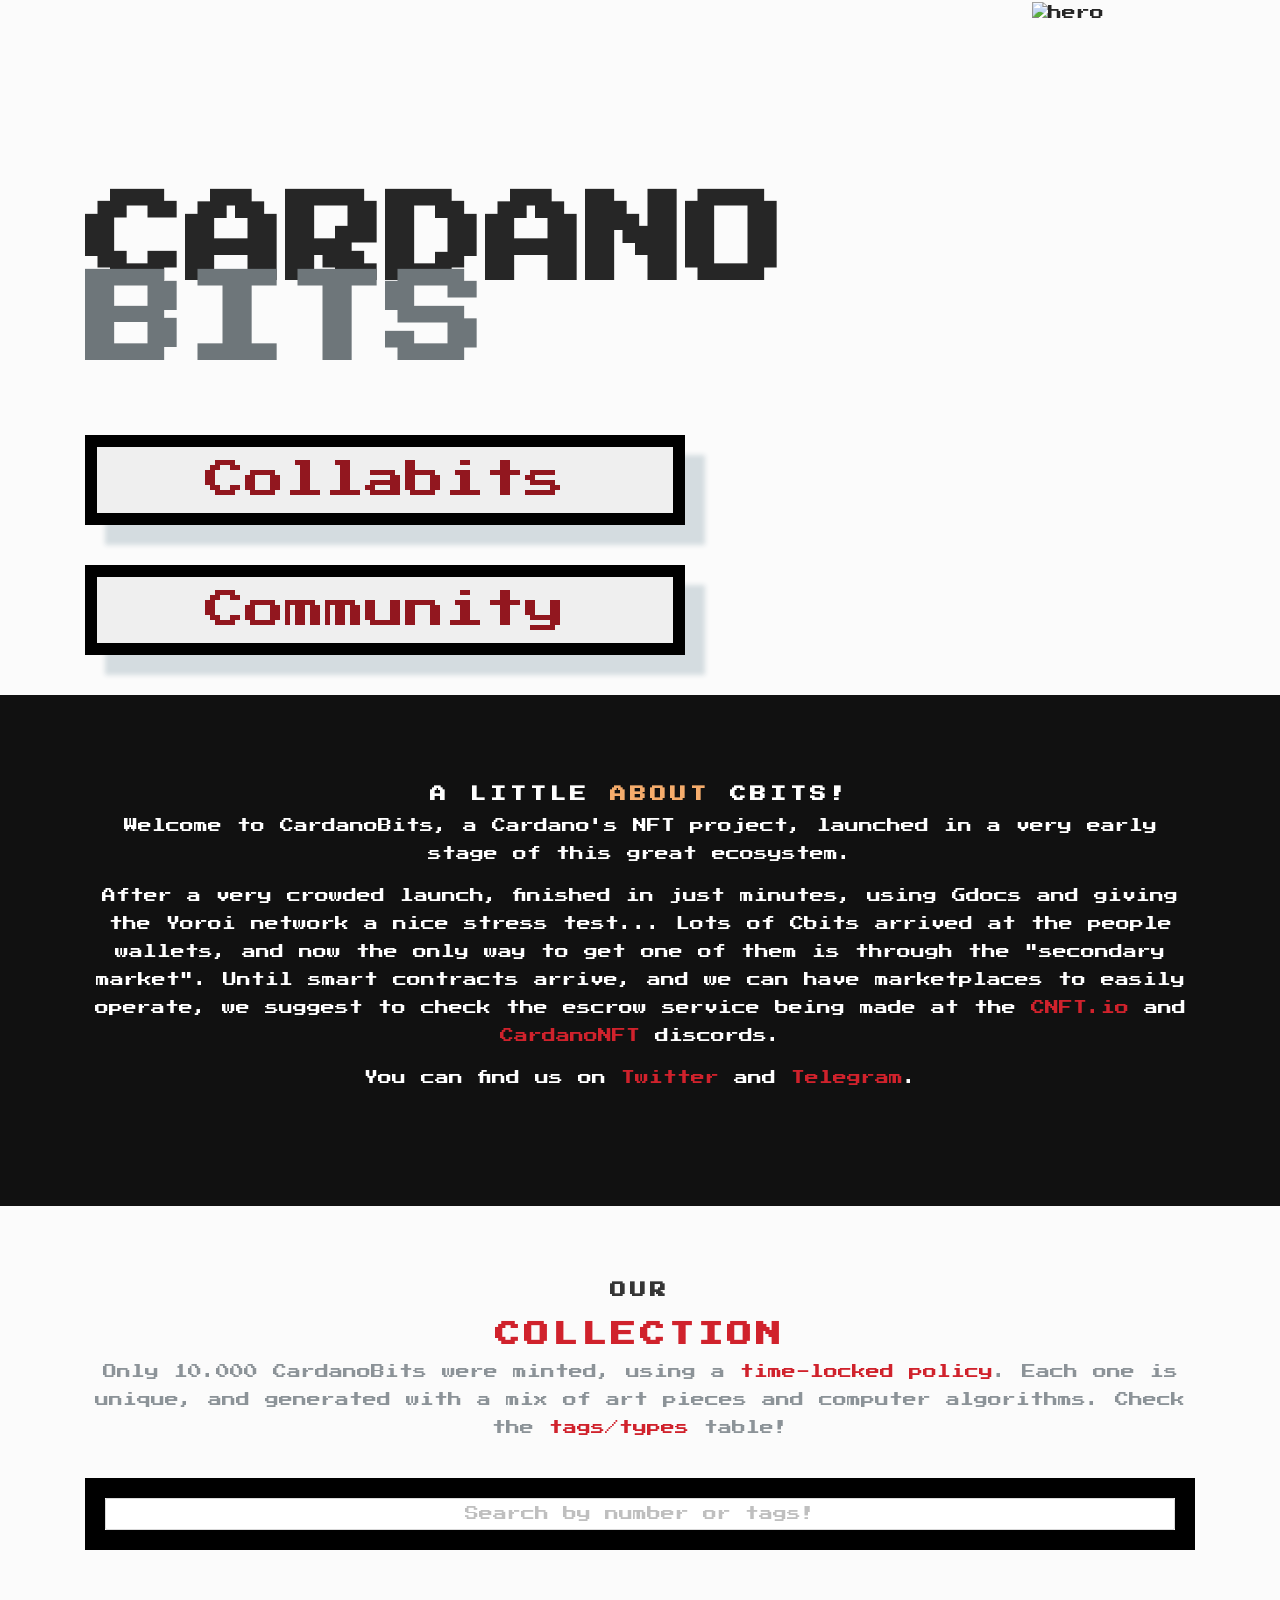
==== commit 7536f993: "Collabits and Community update" ====
--- a/index.html
+++ b/index.html
@@ -1,10 +1,10 @@
-<!DOCTYPE html><html lang="en"><head><meta charSet="utf-8"/><meta http-equiv="x-ua-compatible" content="ie=edge"/><meta name="viewport" content="width=device-width, initial-scale=1, shrink-to-fit=no"/><style data-href="/styles.6895af9265ccc1f04005.css" id="gatsby-global-css">@import url(https://fonts.googleapis.com/css2?family=Press+Start+2P&display=swap);
+<!DOCTYPE html><html lang="en"><head><meta charSet="utf-8"/><meta http-equiv="x-ua-compatible" content="ie=edge"/><meta name="viewport" content="width=device-width, initial-scale=1, shrink-to-fit=no"/><style data-href="/public/styles.fefdbf2ec0767454e137.css" id="gatsby-global-css">@import url(https://fonts.googleapis.com/css2?family=Press+Start+2P&display=swap);
 /*!
  * Bootstrap v4.6.0 (https://getbootstrap.com/)
  * Copyright 2011-2021 The Bootstrap Authors
  * Copyright 2011-2021 Twitter, Inc.
  * Licensed under MIT (https://github.com/twbs/bootstrap/blob/main/LICENSE)
- */:root{--blue:#007bff;--indigo:#6610f2;--purple:#6f42c1;--pink:#e83e8c;--red:#dc3545;--orange:#fd7e14;--yellow:#ffc107;--green:#28a745;--teal:#20c997;--cyan:#17a2b8;--white:#fff;--gray:#6c757d;--gray-dark:#343a40;--primary:#007bff;--secondary:#6c757d;--success:#28a745;--info:#17a2b8;--warning:#ffc107;--danger:#dc3545;--light:#f8f9fa;--dark:#343a40;--breakpoint-xs:0;--breakpoint-sm:576px;--breakpoint-md:768px;--breakpoint-lg:992px;--breakpoint-xl:1200px;--font-family-sans-serif:-apple-system,BlinkMacSystemFont,"Segoe UI",Roboto,"Helvetica Neue",Arial,"Noto Sans","Liberation Sans",sans-serif,"Apple Color Emoji","Segoe UI Emoji","Segoe UI Symbol","Noto Color Emoji";--font-family-monospace:SFMono-Regular,Menlo,Monaco,Consolas,"Liberation Mono","Courier New",monospace}article,aside,figcaption,figure,footer,header,hgroup,main,nav,section{display:block}body{font-family:-apple-system,BlinkMacSystemFont,Segoe UI,Roboto,Helvetica Neue,Arial,Noto Sans,Liberation Sans,sans-serif,Apple Color Emoji,Segoe UI Emoji,Segoe UI Symbol,Noto Color Emoji;font-size:1rem;font-weight:400;line-height:1.5;color:#212529;text-align:left}[tabindex="-1"]:focus:not(:focus-visible){outline:0!important}h1,h2,h3,h4,h5,h6{margin-bottom:.5rem}p{margin-bottom:1rem}abbr[data-original-title],abbr[title]{-webkit-text-decoration-skip-ink:none;text-decoration-skip-ink:none}address,dl,ol,ul{margin-bottom:1rem}dt{font-weight:700}dd{margin-bottom:.5rem}blockquote{margin:0 0 1rem}a{color:#007bff}a:hover{color:#0056b3;text-decoration:underline}a:not([href]):not([class]),a:not([href]):not([class]):hover{color:inherit;text-decoration:none}code,kbd,pre,samp{font-family:SFMono-Regular,Menlo,Monaco,Consolas,Liberation Mono,Courier New,monospace}pre{margin-bottom:1rem;-ms-overflow-style:scrollbar}figure{margin:0 0 1rem}svg{overflow:hidden;vertical-align:middle}caption{padding-top:.75rem;padding-bottom:.75rem;color:#6c757d}th{text-align:-webkit-match-parent}label{display:inline-block;margin-bottom:.5rem}button{border-radius:0}button:focus:not(:focus-visible){outline:0}[role=button]{cursor:pointer}select{word-wrap:normal}[type=button],[type=reset],[type=submit],button{-webkit-appearance:button}[type=button]:not(:disabled),[type=reset]:not(:disabled),[type=submit]:not(:disabled),button:not(:disabled){cursor:pointer}legend{margin-bottom:.5rem;font-size:1.5rem}[type=search]::-webkit-search-decoration{-webkit-appearance:none}summary{cursor:pointer}.h1,.h2,.h3,.h4,.h5,.h6,h1,h2,h3,h4,h5,h6{margin-bottom:.5rem;font-weight:500;line-height:1.2}.h1,h1{font-size:2.5rem}.h2,h2{font-size:2rem}.h3,h3{font-size:1.75rem}.h4,h4{font-size:1.5rem}.h5,h5{font-size:1.25rem}.h6,h6{font-size:1rem}.lead{font-size:1.25rem;font-weight:300}.display-1{font-size:6rem}.display-1,.display-2{font-weight:300;line-height:1.2}.display-2{font-size:5.5rem}.display-3{font-size:4.5rem}.display-3,.display-4{font-weight:300;line-height:1.2}.display-4{font-size:3.5rem}hr{margin-top:1rem;margin-bottom:1rem;border:0;border-top:1px solid rgba(0,0,0,.1)}.small,small{font-size:80%;font-weight:400}.mark,mark{padding:.2em;background-color:#fcf8e3}.list-inline,.list-unstyled{padding-left:0;list-style:none}.list-inline-item{display:inline-block}.list-inline-item:not(:last-child){margin-right:.5rem}.initialism{font-size:90%;text-transform:uppercase}.blockquote{margin-bottom:1rem;font-size:1.25rem}.blockquote-footer{display:block;font-size:80%;color:#6c757d}.blockquote-footer:before{content:"\2014\A0"}.img-fluid,.img-thumbnail{max-width:100%;height:auto}.img-thumbnail{padding:.25rem;background-color:#fff;border:1px solid #dee2e6;border-radius:.25rem}.figure{display:inline-block}.figure-img{margin-bottom:.5rem;line-height:1}.figure-caption{font-size:90%;color:#6c757d}code{font-size:87.5%;color:#e83e8c;word-wrap:break-word}a>code{color:inherit}kbd{padding:.2rem .4rem;font-size:87.5%;color:#fff;background-color:#212529;border-radius:.2rem}kbd kbd{padding:0;font-size:100%;font-weight:700}pre{display:block;font-size:87.5%;color:#212529}pre code{font-size:inherit;color:inherit;word-break:normal}.pre-scrollable{max-height:340px;overflow-y:scroll}.container,.container-fluid,.container-lg,.container-md,.container-sm,.container-xl{width:100%;padding-right:15px;padding-left:15px;margin-right:auto;margin-left:auto}@media (min-width:576px){.container,.container-sm{max-width:540px}}@media (min-width:768px){.container,.container-md,.container-sm{max-width:720px}}@media (min-width:992px){.container,.container-lg,.container-md,.container-sm{max-width:960px}}@media (min-width:1200px){.container,.container-lg,.container-md,.container-sm,.container-xl{max-width:1140px}}.row{display:flex;flex-wrap:wrap;margin-right:-15px;margin-left:-15px}.no-gutters{margin-right:0;margin-left:0}.no-gutters>.col,.no-gutters>[class*=col-]{padding-right:0;padding-left:0}.col,.col-1,.col-2,.col-3,.col-4,.col-5,.col-6,.col-7,.col-8,.col-9,.col-10,.col-11,.col-12,.col-auto,.col-lg,.col-lg-1,.col-lg-2,.col-lg-3,.col-lg-4,.col-lg-5,.col-lg-6,.col-lg-7,.col-lg-8,.col-lg-9,.col-lg-10,.col-lg-11,.col-lg-12,.col-lg-auto,.col-md,.col-md-1,.col-md-2,.col-md-3,.col-md-4,.col-md-5,.col-md-6,.col-md-7,.col-md-8,.col-md-9,.col-md-10,.col-md-11,.col-md-12,.col-md-auto,.col-sm,.col-sm-1,.col-sm-2,.col-sm-3,.col-sm-4,.col-sm-5,.col-sm-6,.col-sm-7,.col-sm-8,.col-sm-9,.col-sm-10,.col-sm-11,.col-sm-12,.col-sm-auto,.col-xl,.col-xl-1,.col-xl-2,.col-xl-3,.col-xl-4,.col-xl-5,.col-xl-6,.col-xl-7,.col-xl-8,.col-xl-9,.col-xl-10,.col-xl-11,.col-xl-12,.col-xl-auto{position:relative;width:100%;padding-right:15px;padding-left:15px}.col{flex-basis:0;flex-grow:1;max-width:100%}.row-cols-1>*{flex:0 0 100%;max-width:100%}.row-cols-2>*{flex:0 0 50%;max-width:50%}.row-cols-3>*{flex:0 0 33.33333%;max-width:33.33333%}.row-cols-4>*{flex:0 0 25%;max-width:25%}.row-cols-5>*{flex:0 0 20%;max-width:20%}.row-cols-6>*{flex:0 0 16.66667%;max-width:16.66667%}.col-auto{flex:0 0 auto;width:auto;max-width:100%}.col-1{flex:0 0 8.33333%;max-width:8.33333%}.col-2{flex:0 0 16.66667%;max-width:16.66667%}.col-3{flex:0 0 25%;max-width:25%}.col-4{flex:0 0 33.33333%;max-width:33.33333%}.col-5{flex:0 0 41.66667%;max-width:41.66667%}.col-6{flex:0 0 50%;max-width:50%}.col-7{flex:0 0 58.33333%;max-width:58.33333%}.col-8{flex:0 0 66.66667%;max-width:66.66667%}.col-9{flex:0 0 75%;max-width:75%}.col-10{flex:0 0 83.33333%;max-width:83.33333%}.col-11{flex:0 0 91.66667%;max-width:91.66667%}.col-12{flex:0 0 100%;max-width:100%}.order-first{order:-1}.order-last{order:13}.order-0{order:0}.order-1{order:1}.order-2{order:2}.order-3{order:3}.order-4{order:4}.order-5{order:5}.order-6{order:6}.order-7{order:7}.order-8{order:8}.order-9{order:9}.order-10{order:10}.order-11{order:11}.order-12{order:12}.offset-1{margin-left:8.33333%}.offset-2{margin-left:16.66667%}.offset-3{margin-left:25%}.offset-4{margin-left:33.33333%}.offset-5{margin-left:41.66667%}.offset-6{margin-left:50%}.offset-7{margin-left:58.33333%}.offset-8{margin-left:66.66667%}.offset-9{margin-left:75%}.offset-10{margin-left:83.33333%}.offset-11{margin-left:91.66667%}@media (min-width:576px){.col-sm{flex-basis:0;flex-grow:1;max-width:100%}.row-cols-sm-1>*{flex:0 0 100%;max-width:100%}.row-cols-sm-2>*{flex:0 0 50%;max-width:50%}.row-cols-sm-3>*{flex:0 0 33.33333%;max-width:33.33333%}.row-cols-sm-4>*{flex:0 0 25%;max-width:25%}.row-cols-sm-5>*{flex:0 0 20%;max-width:20%}.row-cols-sm-6>*{flex:0 0 16.66667%;max-width:16.66667%}.col-sm-auto{flex:0 0 auto;width:auto;max-width:100%}.col-sm-1{flex:0 0 8.33333%;max-width:8.33333%}.col-sm-2{flex:0 0 16.66667%;max-width:16.66667%}.col-sm-3{flex:0 0 25%;max-width:25%}.col-sm-4{flex:0 0 33.33333%;max-width:33.33333%}.col-sm-5{flex:0 0 41.66667%;max-width:41.66667%}.col-sm-6{flex:0 0 50%;max-width:50%}.col-sm-7{flex:0 0 58.33333%;max-width:58.33333%}.col-sm-8{flex:0 0 66.66667%;max-width:66.66667%}.col-sm-9{flex:0 0 75%;max-width:75%}.col-sm-10{flex:0 0 83.33333%;max-width:83.33333%}.col-sm-11{flex:0 0 91.66667%;max-width:91.66667%}.col-sm-12{flex:0 0 100%;max-width:100%}.order-sm-first{order:-1}.order-sm-last{order:13}.order-sm-0{order:0}.order-sm-1{order:1}.order-sm-2{order:2}.order-sm-3{order:3}.order-sm-4{order:4}.order-sm-5{order:5}.order-sm-6{order:6}.order-sm-7{order:7}.order-sm-8{order:8}.order-sm-9{order:9}.order-sm-10{order:10}.order-sm-11{order:11}.order-sm-12{order:12}.offset-sm-0{margin-left:0}.offset-sm-1{margin-left:8.33333%}.offset-sm-2{margin-left:16.66667%}.offset-sm-3{margin-left:25%}.offset-sm-4{margin-left:33.33333%}.offset-sm-5{margin-left:41.66667%}.offset-sm-6{margin-left:50%}.offset-sm-7{margin-left:58.33333%}.offset-sm-8{margin-left:66.66667%}.offset-sm-9{margin-left:75%}.offset-sm-10{margin-left:83.33333%}.offset-sm-11{margin-left:91.66667%}}@media (min-width:768px){.col-md{flex-basis:0;flex-grow:1;max-width:100%}.row-cols-md-1>*{flex:0 0 100%;max-width:100%}.row-cols-md-2>*{flex:0 0 50%;max-width:50%}.row-cols-md-3>*{flex:0 0 33.33333%;max-width:33.33333%}.row-cols-md-4>*{flex:0 0 25%;max-width:25%}.row-cols-md-5>*{flex:0 0 20%;max-width:20%}.row-cols-md-6>*{flex:0 0 16.66667%;max-width:16.66667%}.col-md-auto{flex:0 0 auto;width:auto;max-width:100%}.col-md-1{flex:0 0 8.33333%;max-width:8.33333%}.col-md-2{flex:0 0 16.66667%;max-width:16.66667%}.col-md-3{flex:0 0 25%;max-width:25%}.col-md-4{flex:0 0 33.33333%;max-width:33.33333%}.col-md-5{flex:0 0 41.66667%;max-width:41.66667%}.col-md-6{flex:0 0 50%;max-width:50%}.col-md-7{flex:0 0 58.33333%;max-width:58.33333%}.col-md-8{flex:0 0 66.66667%;max-width:66.66667%}.col-md-9{flex:0 0 75%;max-width:75%}.col-md-10{flex:0 0 83.33333%;max-width:83.33333%}.col-md-11{flex:0 0 91.66667%;max-width:91.66667%}.col-md-12{flex:0 0 100%;max-width:100%}.order-md-first{order:-1}.order-md-last{order:13}.order-md-0{order:0}.order-md-1{order:1}.order-md-2{order:2}.order-md-3{order:3}.order-md-4{order:4}.order-md-5{order:5}.order-md-6{order:6}.order-md-7{order:7}.order-md-8{order:8}.order-md-9{order:9}.order-md-10{order:10}.order-md-11{order:11}.order-md-12{order:12}.offset-md-0{margin-left:0}.offset-md-1{margin-left:8.33333%}.offset-md-2{margin-left:16.66667%}.offset-md-3{margin-left:25%}.offset-md-4{margin-left:33.33333%}.offset-md-5{margin-left:41.66667%}.offset-md-6{margin-left:50%}.offset-md-7{margin-left:58.33333%}.offset-md-8{margin-left:66.66667%}.offset-md-9{margin-left:75%}.offset-md-10{margin-left:83.33333%}.offset-md-11{margin-left:91.66667%}}@media (min-width:992px){.col-lg{flex-basis:0;flex-grow:1;max-width:100%}.row-cols-lg-1>*{flex:0 0 100%;max-width:100%}.row-cols-lg-2>*{flex:0 0 50%;max-width:50%}.row-cols-lg-3>*{flex:0 0 33.33333%;max-width:33.33333%}.row-cols-lg-4>*{flex:0 0 25%;max-width:25%}.row-cols-lg-5>*{flex:0 0 20%;max-width:20%}.row-cols-lg-6>*{flex:0 0 16.66667%;max-width:16.66667%}.col-lg-auto{flex:0 0 auto;width:auto;max-width:100%}.col-lg-1{flex:0 0 8.33333%;max-width:8.33333%}.col-lg-2{flex:0 0 16.66667%;max-width:16.66667%}.col-lg-3{flex:0 0 25%;max-width:25%}.col-lg-4{flex:0 0 33.33333%;max-width:33.33333%}.col-lg-5{flex:0 0 41.66667%;max-width:41.66667%}.col-lg-6{flex:0 0 50%;max-width:50%}.col-lg-7{flex:0 0 58.33333%;max-width:58.33333%}.col-lg-8{flex:0 0 66.66667%;max-width:66.66667%}.col-lg-9{flex:0 0 75%;max-width:75%}.col-lg-10{flex:0 0 83.33333%;max-width:83.33333%}.col-lg-11{flex:0 0 91.66667%;max-width:91.66667%}.col-lg-12{flex:0 0 100%;max-width:100%}.order-lg-first{order:-1}.order-lg-last{order:13}.order-lg-0{order:0}.order-lg-1{order:1}.order-lg-2{order:2}.order-lg-3{order:3}.order-lg-4{order:4}.order-lg-5{order:5}.order-lg-6{order:6}.order-lg-7{order:7}.order-lg-8{order:8}.order-lg-9{order:9}.order-lg-10{order:10}.order-lg-11{order:11}.order-lg-12{order:12}.offset-lg-0{margin-left:0}.offset-lg-1{margin-left:8.33333%}.offset-lg-2{margin-left:16.66667%}.offset-lg-3{margin-left:25%}.offset-lg-4{margin-left:33.33333%}.offset-lg-5{margin-left:41.66667%}.offset-lg-6{margin-left:50%}.offset-lg-7{margin-left:58.33333%}.offset-lg-8{margin-left:66.66667%}.offset-lg-9{margin-left:75%}.offset-lg-10{margin-left:83.33333%}.offset-lg-11{margin-left:91.66667%}}@media (min-width:1200px){.col-xl{flex-basis:0;flex-grow:1;max-width:100%}.row-cols-xl-1>*{flex:0 0 100%;max-width:100%}.row-cols-xl-2>*{flex:0 0 50%;max-width:50%}.row-cols-xl-3>*{flex:0 0 33.33333%;max-width:33.33333%}.row-cols-xl-4>*{flex:0 0 25%;max-width:25%}.row-cols-xl-5>*{flex:0 0 20%;max-width:20%}.row-cols-xl-6>*{flex:0 0 16.66667%;max-width:16.66667%}.col-xl-auto{flex:0 0 auto;width:auto;max-width:100%}.col-xl-1{flex:0 0 8.33333%;max-width:8.33333%}.col-xl-2{flex:0 0 16.66667%;max-width:16.66667%}.col-xl-3{flex:0 0 25%;max-width:25%}.col-xl-4{flex:0 0 33.33333%;max-width:33.33333%}.col-xl-5{flex:0 0 41.66667%;max-width:41.66667%}.col-xl-6{flex:0 0 50%;max-width:50%}.col-xl-7{flex:0 0 58.33333%;max-width:58.33333%}.col-xl-8{flex:0 0 66.66667%;max-width:66.66667%}.col-xl-9{flex:0 0 75%;max-width:75%}.col-xl-10{flex:0 0 83.33333%;max-width:83.33333%}.col-xl-11{flex:0 0 91.66667%;max-width:91.66667%}.col-xl-12{flex:0 0 100%;max-width:100%}.order-xl-first{order:-1}.order-xl-last{order:13}.order-xl-0{order:0}.order-xl-1{order:1}.order-xl-2{order:2}.order-xl-3{order:3}.order-xl-4{order:4}.order-xl-5{order:5}.order-xl-6{order:6}.order-xl-7{order:7}.order-xl-8{order:8}.order-xl-9{order:9}.order-xl-10{order:10}.order-xl-11{order:11}.order-xl-12{order:12}.offset-xl-0{margin-left:0}.offset-xl-1{margin-left:8.33333%}.offset-xl-2{margin-left:16.66667%}.offset-xl-3{margin-left:25%}.offset-xl-4{margin-left:33.33333%}.offset-xl-5{margin-left:41.66667%}.offset-xl-6{margin-left:50%}.offset-xl-7{margin-left:58.33333%}.offset-xl-8{margin-left:66.66667%}.offset-xl-9{margin-left:75%}.offset-xl-10{margin-left:83.33333%}.offset-xl-11{margin-left:91.66667%}}.table{width:100%;margin-bottom:1rem;color:#212529}.table td,.table th{padding:.75rem;vertical-align:top;border-top:1px solid #dee2e6}.table thead th{vertical-align:bottom;border-bottom:2px solid #dee2e6}.table tbody+tbody{border-top:2px solid #dee2e6}.table-sm td,.table-sm th{padding:.3rem}.table-bordered,.table-bordered td,.table-bordered th{border:1px solid #dee2e6}.table-bordered thead td,.table-bordered thead th{border-bottom-width:2px}.table-borderless tbody+tbody,.table-borderless td,.table-borderless th,.table-borderless thead th{border:0}.table-striped tbody tr:nth-of-type(odd){background-color:rgba(0,0,0,.05)}.table-hover tbody tr:hover{color:#212529;background-color:rgba(0,0,0,.075)}.table-primary,.table-primary>td,.table-primary>th{background-color:#b8daff}.table-primary tbody+tbody,.table-primary td,.table-primary th,.table-primary thead th{border-color:#7abaff}.table-hover .table-primary:hover,.table-hover .table-primary:hover>td,.table-hover .table-primary:hover>th{background-color:#9fcdff}.table-secondary,.table-secondary>td,.table-secondary>th{background-color:#d6d8db}.table-secondary tbody+tbody,.table-secondary td,.table-secondary th,.table-secondary thead th{border-color:#b3b7bb}.table-hover .table-secondary:hover,.table-hover .table-secondary:hover>td,.table-hover .table-secondary:hover>th{background-color:#c8cbcf}.table-success,.table-success>td,.table-success>th{background-color:#c3e6cb}.table-success tbody+tbody,.table-success td,.table-success th,.table-success thead th{border-color:#8fd19e}.table-hover .table-success:hover,.table-hover .table-success:hover>td,.table-hover .table-success:hover>th{background-color:#b1dfbb}.table-info,.table-info>td,.table-info>th{background-color:#bee5eb}.table-info tbody+tbody,.table-info td,.table-info th,.table-info thead th{border-color:#86cfda}.table-hover .table-info:hover,.table-hover .table-info:hover>td,.table-hover .table-info:hover>th{background-color:#abdde5}.table-warning,.table-warning>td,.table-warning>th{background-color:#ffeeba}.table-warning tbody+tbody,.table-warning td,.table-warning th,.table-warning thead th{border-color:#ffdf7e}.table-hover .table-warning:hover,.table-hover .table-warning:hover>td,.table-hover .table-warning:hover>th{background-color:#ffe8a1}.table-danger,.table-danger>td,.table-danger>th{background-color:#f5c6cb}.table-danger tbody+tbody,.table-danger td,.table-danger th,.table-danger thead th{border-color:#ed969e}.table-hover .table-danger:hover,.table-hover .table-danger:hover>td,.table-hover .table-danger:hover>th{background-color:#f1b0b7}.table-light,.table-light>td,.table-light>th{background-color:#fdfdfe}.table-light tbody+tbody,.table-light td,.table-light th,.table-light thead th{border-color:#fbfcfc}.table-hover .table-light:hover,.table-hover .table-light:hover>td,.table-hover .table-light:hover>th{background-color:#ececf6}.table-dark,.table-dark>td,.table-dark>th{background-color:#c6c8ca}.table-dark tbody+tbody,.table-dark td,.table-dark th,.table-dark thead th{border-color:#95999c}.table-hover .table-dark:hover,.table-hover .table-dark:hover>td,.table-hover .table-dark:hover>th{background-color:#b9bbbe}.table-active,.table-active>td,.table-active>th,.table-hover .table-active:hover,.table-hover .table-active:hover>td,.table-hover .table-active:hover>th{background-color:rgba(0,0,0,.075)}.table .thead-dark th{color:#fff;background-color:#343a40;border-color:#454d55}.table .thead-light th{color:#495057;background-color:#e9ecef;border-color:#dee2e6}.table-dark{color:#fff;background-color:#343a40}.table-dark td,.table-dark th,.table-dark thead th{border-color:#454d55}.table-dark.table-bordered{border:0}.table-dark.table-striped tbody tr:nth-of-type(odd){background-color:hsla(0,0%,100%,.05)}.table-dark.table-hover tbody tr:hover{color:#fff;background-color:hsla(0,0%,100%,.075)}@media (max-width:575.98px){.table-responsive-sm{display:block;width:100%;overflow-x:auto;-webkit-overflow-scrolling:touch}.table-responsive-sm>.table-bordered{border:0}}@media (max-width:767.98px){.table-responsive-md{display:block;width:100%;overflow-x:auto;-webkit-overflow-scrolling:touch}.table-responsive-md>.table-bordered{border:0}}@media (max-width:991.98px){.table-responsive-lg{display:block;width:100%;overflow-x:auto;-webkit-overflow-scrolling:touch}.table-responsive-lg>.table-bordered{border:0}}@media (max-width:1199.98px){.table-responsive-xl{display:block;width:100%;overflow-x:auto;-webkit-overflow-scrolling:touch}.table-responsive-xl>.table-bordered{border:0}}.table-responsive{display:block;width:100%;overflow-x:auto;-webkit-overflow-scrolling:touch}.table-responsive>.table-bordered{border:0}.form-control{display:block;width:100%;height:calc(1.5em + .75rem + 2px);padding:.375rem .75rem;font-size:1rem;font-weight:400;line-height:1.5;color:#495057;background-color:#fff;background-clip:padding-box;border:1px solid #ced4da;border-radius:.25rem;transition:border-color .15s ease-in-out,box-shadow .15s ease-in-out}@media (prefers-reduced-motion:reduce){.form-control{transition:none}}.form-control::-ms-expand{background-color:transparent;border:0}.form-control:-moz-focusring{color:transparent;text-shadow:0 0 0 #495057}.form-control:focus{color:#495057;background-color:#fff;border-color:#80bdff;outline:0;box-shadow:0 0 0 .2rem rgba(0,123,255,.25)}.form-control:-ms-input-placeholder{color:#6c757d;opacity:1}.form-control::placeholder{color:#6c757d;opacity:1}.form-control:disabled,.form-control[readonly]{background-color:#e9ecef;opacity:1}input[type=date].form-control,input[type=datetime-local].form-control,input[type=month].form-control,input[type=time].form-control{-webkit-appearance:none;appearance:none}select.form-control:focus::-ms-value{color:#495057;background-color:#fff}.form-control-file,.form-control-range{display:block;width:100%}.col-form-label{padding-top:calc(.375rem + 1px);padding-bottom:calc(.375rem + 1px);margin-bottom:0;font-size:inherit;line-height:1.5}.col-form-label-lg{padding-top:calc(.5rem + 1px);padding-bottom:calc(.5rem + 1px);font-size:1.25rem;line-height:1.5}.col-form-label-sm{padding-top:calc(.25rem + 1px);padding-bottom:calc(.25rem + 1px);font-size:.875rem;line-height:1.5}.form-control-plaintext{display:block;width:100%;padding:.375rem 0;margin-bottom:0;font-size:1rem;line-height:1.5;color:#212529;background-color:transparent;border:solid transparent;border-width:1px 0}.form-control-plaintext.form-control-lg,.form-control-plaintext.form-control-sm{padding-right:0;padding-left:0}.form-control-sm{height:calc(1.5em + .5rem + 2px);padding:.25rem .5rem;font-size:.875rem;line-height:1.5;border-radius:.2rem}.form-control-lg{height:calc(1.5em + 1rem + 2px);padding:.5rem 1rem;font-size:1.25rem;line-height:1.5;border-radius:.3rem}select.form-control[multiple],select.form-control[size],textarea.form-control{height:auto}.form-group{margin-bottom:1rem}.form-text{display:block;margin-top:.25rem}.form-row{display:flex;flex-wrap:wrap;margin-right:-5px;margin-left:-5px}.form-row>.col,.form-row>[class*=col-]{padding-right:5px;padding-left:5px}.form-check{position:relative;display:block;padding-left:1.25rem}.form-check-input{position:absolute;margin-top:.3rem;margin-left:-1.25rem}.form-check-input:disabled~.form-check-label,.form-check-input[disabled]~.form-check-label{color:#6c757d}.form-check-label{margin-bottom:0}.form-check-inline{display:inline-flex;align-items:center;padding-left:0;margin-right:.75rem}.form-check-inline .form-check-input{position:static;margin-top:0;margin-right:.3125rem;margin-left:0}.valid-feedback{display:none;width:100%;margin-top:.25rem;font-size:80%;color:#28a745}.valid-tooltip{position:absolute;top:100%;left:0;z-index:5;display:none;max-width:100%;padding:.25rem .5rem;margin-top:.1rem;font-size:.875rem;line-height:1.5;color:#fff;background-color:rgba(40,167,69,.9);border-radius:.25rem}.form-row>.col>.valid-tooltip,.form-row>[class*=col-]>.valid-tooltip{left:5px}.is-valid~.valid-feedback,.is-valid~.valid-tooltip,.was-validated :valid~.valid-feedback,.was-validated :valid~.valid-tooltip{display:block}.form-control.is-valid,.was-validated .form-control:valid{border-color:#28a745;padding-right:calc(1.5em + .75rem);background-image:url("data:image/svg+xml;charset=utf-8,%3Csvg xmlns='http://www.w3.org/2000/svg' width='8' height='8' viewBox='0 0 8 8'%3E%3Cpath fill='%2328a745' d='M2.3 6.73L.6 4.53c-.4-1.04.46-1.4 1.1-.8l1.1 1.4 3.4-3.8c.6-.63 1.6-.27 1.2.7l-4 4.6c-.43.5-.8.4-1.1.1z'/%3E%3C/svg%3E");background-repeat:no-repeat;background-position:right calc(.375em + .1875rem) center;background-size:calc(.75em + .375rem) calc(.75em + .375rem)}.form-control.is-valid:focus,.was-validated .form-control:valid:focus{border-color:#28a745;box-shadow:0 0 0 .2rem rgba(40,167,69,.25)}.was-validated textarea.form-control:valid,textarea.form-control.is-valid{padding-right:calc(1.5em + .75rem);background-position:top calc(.375em + .1875rem) right calc(.375em + .1875rem)}.custom-select.is-valid,.was-validated .custom-select:valid{border-color:#28a745;padding-right:calc(.75em + 2.3125rem);background:url("data:image/svg+xml;charset=utf-8,%3Csvg xmlns='http://www.w3.org/2000/svg' width='4' height='5' viewBox='0 0 4 5'%3E%3Cpath fill='%23343a40' d='M2 0L0 2h4zm0 5L0 3h4z'/%3E%3C/svg%3E") right .75rem center/8px 10px no-repeat,#fff url("data:image/svg+xml;charset=utf-8,%3Csvg xmlns='http://www.w3.org/2000/svg' width='8' height='8' viewBox='0 0 8 8'%3E%3Cpath fill='%2328a745' d='M2.3 6.73L.6 4.53c-.4-1.04.46-1.4 1.1-.8l1.1 1.4 3.4-3.8c.6-.63 1.6-.27 1.2.7l-4 4.6c-.43.5-.8.4-1.1.1z'/%3E%3C/svg%3E") center right 1.75rem/calc(.75em + .375rem) calc(.75em + .375rem) no-repeat}.custom-select.is-valid:focus,.was-validated .custom-select:valid:focus{border-color:#28a745;box-shadow:0 0 0 .2rem rgba(40,167,69,.25)}.form-check-input.is-valid~.form-check-label,.was-validated .form-check-input:valid~.form-check-label{color:#28a745}.form-check-input.is-valid~.valid-feedback,.form-check-input.is-valid~.valid-tooltip,.was-validated .form-check-input:valid~.valid-feedback,.was-validated .form-check-input:valid~.valid-tooltip{display:block}.custom-control-input.is-valid~.custom-control-label,.was-validated .custom-control-input:valid~.custom-control-label{color:#28a745}.custom-control-input.is-valid~.custom-control-label:before,.was-validated .custom-control-input:valid~.custom-control-label:before{border-color:#28a745}.custom-control-input.is-valid:checked~.custom-control-label:before,.was-validated .custom-control-input:valid:checked~.custom-control-label:before{border-color:#34ce57;background-color:#34ce57}.custom-control-input.is-valid:focus~.custom-control-label:before,.was-validated .custom-control-input:valid:focus~.custom-control-label:before{box-shadow:0 0 0 .2rem rgba(40,167,69,.25)}.custom-control-input.is-valid:focus:not(:checked)~.custom-control-label:before,.custom-file-input.is-valid~.custom-file-label,.was-validated .custom-control-input:valid:focus:not(:checked)~.custom-control-label:before,.was-validated .custom-file-input:valid~.custom-file-label{border-color:#28a745}.custom-file-input.is-valid:focus~.custom-file-label,.was-validated .custom-file-input:valid:focus~.custom-file-label{border-color:#28a745;box-shadow:0 0 0 .2rem rgba(40,167,69,.25)}.invalid-feedback{display:none;width:100%;margin-top:.25rem;font-size:80%;color:#dc3545}.invalid-tooltip{position:absolute;top:100%;left:0;z-index:5;display:none;max-width:100%;padding:.25rem .5rem;margin-top:.1rem;font-size:.875rem;line-height:1.5;color:#fff;background-color:rgba(220,53,69,.9);border-radius:.25rem}.form-row>.col>.invalid-tooltip,.form-row>[class*=col-]>.invalid-tooltip{left:5px}.is-invalid~.invalid-feedback,.is-invalid~.invalid-tooltip,.was-validated :invalid~.invalid-feedback,.was-validated :invalid~.invalid-tooltip{display:block}.form-control.is-invalid,.was-validated .form-control:invalid{border-color:#dc3545;padding-right:calc(1.5em + .75rem);background-image:url("data:image/svg+xml;charset=utf-8,%3Csvg xmlns='http://www.w3.org/2000/svg' width='12' height='12' fill='none' stroke='%23dc3545' viewBox='0 0 12 12'%3E%3Ccircle cx='6' cy='6' r='4.5'/%3E%3Cpath stroke-linejoin='round' d='M5.8 3.6h.4L6 6.5z'/%3E%3Ccircle cx='6' cy='8.2' r='.6' fill='%23dc3545' stroke='none'/%3E%3C/svg%3E");background-repeat:no-repeat;background-position:right calc(.375em + .1875rem) center;background-size:calc(.75em + .375rem) calc(.75em + .375rem)}.form-control.is-invalid:focus,.was-validated .form-control:invalid:focus{border-color:#dc3545;box-shadow:0 0 0 .2rem rgba(220,53,69,.25)}.was-validated textarea.form-control:invalid,textarea.form-control.is-invalid{padding-right:calc(1.5em + .75rem);background-position:top calc(.375em + .1875rem) right calc(.375em + .1875rem)}.custom-select.is-invalid,.was-validated .custom-select:invalid{border-color:#dc3545;padding-right:calc(.75em + 2.3125rem);background:url("data:image/svg+xml;charset=utf-8,%3Csvg xmlns='http://www.w3.org/2000/svg' width='4' height='5' viewBox='0 0 4 5'%3E%3Cpath fill='%23343a40' d='M2 0L0 2h4zm0 5L0 3h4z'/%3E%3C/svg%3E") right .75rem center/8px 10px no-repeat,#fff url("data:image/svg+xml;charset=utf-8,%3Csvg xmlns='http://www.w3.org/2000/svg' width='12' height='12' fill='none' stroke='%23dc3545' viewBox='0 0 12 12'%3E%3Ccircle cx='6' cy='6' r='4.5'/%3E%3Cpath stroke-linejoin='round' d='M5.8 3.6h.4L6 6.5z'/%3E%3Ccircle cx='6' cy='8.2' r='.6' fill='%23dc3545' stroke='none'/%3E%3C/svg%3E") center right 1.75rem/calc(.75em + .375rem) calc(.75em + .375rem) no-repeat}.custom-select.is-invalid:focus,.was-validated .custom-select:invalid:focus{border-color:#dc3545;box-shadow:0 0 0 .2rem rgba(220,53,69,.25)}.form-check-input.is-invalid~.form-check-label,.was-validated .form-check-input:invalid~.form-check-label{color:#dc3545}.form-check-input.is-invalid~.invalid-feedback,.form-check-input.is-invalid~.invalid-tooltip,.was-validated .form-check-input:invalid~.invalid-feedback,.was-validated .form-check-input:invalid~.invalid-tooltip{display:block}.custom-control-input.is-invalid~.custom-control-label,.was-validated .custom-control-input:invalid~.custom-control-label{color:#dc3545}.custom-control-input.is-invalid~.custom-control-label:before,.was-validated .custom-control-input:invalid~.custom-control-label:before{border-color:#dc3545}.custom-control-input.is-invalid:checked~.custom-control-label:before,.was-validated .custom-control-input:invalid:checked~.custom-control-label:before{border-color:#e4606d;background-color:#e4606d}.custom-control-input.is-invalid:focus~.custom-control-label:before,.was-validated .custom-control-input:invalid:focus~.custom-control-label:before{box-shadow:0 0 0 .2rem rgba(220,53,69,.25)}.custom-control-input.is-invalid:focus:not(:checked)~.custom-control-label:before,.custom-file-input.is-invalid~.custom-file-label,.was-validated .custom-control-input:invalid:focus:not(:checked)~.custom-control-label:before,.was-validated .custom-file-input:invalid~.custom-file-label{border-color:#dc3545}.custom-file-input.is-invalid:focus~.custom-file-label,.was-validated .custom-file-input:invalid:focus~.custom-file-label{border-color:#dc3545;box-shadow:0 0 0 .2rem rgba(220,53,69,.25)}.form-inline{display:flex;flex-flow:row wrap;align-items:center}.form-inline .form-check{width:100%}@media (min-width:576px){.form-inline label{justify-content:center}.form-inline .form-group,.form-inline label{display:flex;align-items:center;margin-bottom:0}.form-inline .form-group{flex:0 0 auto;flex-flow:row wrap}.form-inline .form-control{display:inline-block;width:auto;vertical-align:middle}.form-inline .form-control-plaintext{display:inline-block}.form-inline .custom-select,.form-inline .input-group{width:auto}.form-inline .form-check{display:flex;align-items:center;justify-content:center;width:auto;padding-left:0}.form-inline .form-check-input{position:relative;flex-shrink:0;margin-top:0;margin-right:.25rem;margin-left:0}.form-inline .custom-control{align-items:center;justify-content:center}.form-inline .custom-control-label{margin-bottom:0}}.btn{display:inline-block;font-weight:400;color:#212529;text-align:center;vertical-align:middle;-webkit-user-select:none;-ms-user-select:none;user-select:none;background-color:transparent;border:1px solid transparent;padding:.375rem .75rem;font-size:1rem;line-height:1.5;border-radius:.25rem;transition:color .15s ease-in-out,background-color .15s ease-in-out,border-color .15s ease-in-out,box-shadow .15s ease-in-out}@media (prefers-reduced-motion:reduce){.btn{transition:none}}.btn:hover{color:#212529;text-decoration:none}.btn.focus,.btn:focus{outline:0;box-shadow:0 0 0 .2rem rgba(0,123,255,.25)}.btn.disabled,.btn:disabled{opacity:.65}.btn:not(:disabled):not(.disabled){cursor:pointer}a.btn.disabled,fieldset:disabled a.btn{pointer-events:none}.btn-primary{color:#fff;background-color:#007bff;border-color:#007bff}.btn-primary.focus,.btn-primary:focus,.btn-primary:hover{color:#fff;background-color:#0069d9;border-color:#0062cc}.btn-primary.focus,.btn-primary:focus{box-shadow:0 0 0 .2rem rgba(38,143,255,.5)}.btn-primary.disabled,.btn-primary:disabled{color:#fff;background-color:#007bff;border-color:#007bff}.btn-primary:not(:disabled):not(.disabled).active,.btn-primary:not(:disabled):not(.disabled):active,.show>.btn-primary.dropdown-toggle{color:#fff;background-color:#0062cc;border-color:#005cbf}.btn-primary:not(:disabled):not(.disabled).active:focus,.btn-primary:not(:disabled):not(.disabled):active:focus,.show>.btn-primary.dropdown-toggle:focus{box-shadow:0 0 0 .2rem rgba(38,143,255,.5)}.btn-secondary{color:#fff;background-color:#6c757d;border-color:#6c757d}.btn-secondary.focus,.btn-secondary:focus,.btn-secondary:hover{color:#fff;background-color:#5a6268;border-color:#545b62}.btn-secondary.focus,.btn-secondary:focus{box-shadow:0 0 0 .2rem rgba(130,138,145,.5)}.btn-secondary.disabled,.btn-secondary:disabled{color:#fff;background-color:#6c757d;border-color:#6c757d}.btn-secondary:not(:disabled):not(.disabled).active,.btn-secondary:not(:disabled):not(.disabled):active,.show>.btn-secondary.dropdown-toggle{color:#fff;background-color:#545b62;border-color:#4e555b}.btn-secondary:not(:disabled):not(.disabled).active:focus,.btn-secondary:not(:disabled):not(.disabled):active:focus,.show>.btn-secondary.dropdown-toggle:focus{box-shadow:0 0 0 .2rem rgba(130,138,145,.5)}.btn-success{color:#fff;background-color:#28a745;border-color:#28a745}.btn-success.focus,.btn-success:focus,.btn-success:hover{color:#fff;background-color:#218838;border-color:#1e7e34}.btn-success.focus,.btn-success:focus{box-shadow:0 0 0 .2rem rgba(72,180,97,.5)}.btn-success.disabled,.btn-success:disabled{color:#fff;background-color:#28a745;border-color:#28a745}.btn-success:not(:disabled):not(.disabled).active,.btn-success:not(:disabled):not(.disabled):active,.show>.btn-success.dropdown-toggle{color:#fff;background-color:#1e7e34;border-color:#1c7430}.btn-success:not(:disabled):not(.disabled).active:focus,.btn-success:not(:disabled):not(.disabled):active:focus,.show>.btn-success.dropdown-toggle:focus{box-shadow:0 0 0 .2rem rgba(72,180,97,.5)}.btn-info{color:#fff;background-color:#17a2b8;border-color:#17a2b8}.btn-info.focus,.btn-info:focus,.btn-info:hover{color:#fff;background-color:#138496;border-color:#117a8b}.btn-info.focus,.btn-info:focus{box-shadow:0 0 0 .2rem rgba(58,176,195,.5)}.btn-info.disabled,.btn-info:disabled{color:#fff;background-color:#17a2b8;border-color:#17a2b8}.btn-info:not(:disabled):not(.disabled).active,.btn-info:not(:disabled):not(.disabled):active,.show>.btn-info.dropdown-toggle{color:#fff;background-color:#117a8b;border-color:#10707f}.btn-info:not(:disabled):not(.disabled).active:focus,.btn-info:not(:disabled):not(.disabled):active:focus,.show>.btn-info.dropdown-toggle:focus{box-shadow:0 0 0 .2rem rgba(58,176,195,.5)}.btn-warning{color:#212529;background-color:#ffc107;border-color:#ffc107}.btn-warning.focus,.btn-warning:focus,.btn-warning:hover{color:#212529;background-color:#e0a800;border-color:#d39e00}.btn-warning.focus,.btn-warning:focus{box-shadow:0 0 0 .2rem rgba(222,170,12,.5)}.btn-warning.disabled,.btn-warning:disabled{color:#212529;background-color:#ffc107;border-color:#ffc107}.btn-warning:not(:disabled):not(.disabled).active,.btn-warning:not(:disabled):not(.disabled):active,.show>.btn-warning.dropdown-toggle{color:#212529;background-color:#d39e00;border-color:#c69500}.btn-warning:not(:disabled):not(.disabled).active:focus,.btn-warning:not(:disabled):not(.disabled):active:focus,.show>.btn-warning.dropdown-toggle:focus{box-shadow:0 0 0 .2rem rgba(222,170,12,.5)}.btn-danger{color:#fff;background-color:#dc3545;border-color:#dc3545}.btn-danger.focus,.btn-danger:focus,.btn-danger:hover{color:#fff;background-color:#c82333;border-color:#bd2130}.btn-danger.focus,.btn-danger:focus{box-shadow:0 0 0 .2rem rgba(225,83,97,.5)}.btn-danger.disabled,.btn-danger:disabled{color:#fff;background-color:#dc3545;border-color:#dc3545}.btn-danger:not(:disabled):not(.disabled).active,.btn-danger:not(:disabled):not(.disabled):active,.show>.btn-danger.dropdown-toggle{color:#fff;background-color:#bd2130;border-color:#b21f2d}.btn-danger:not(:disabled):not(.disabled).active:focus,.btn-danger:not(:disabled):not(.disabled):active:focus,.show>.btn-danger.dropdown-toggle:focus{box-shadow:0 0 0 .2rem rgba(225,83,97,.5)}.btn-light{color:#212529;background-color:#f8f9fa;border-color:#f8f9fa}.btn-light.focus,.btn-light:focus,.btn-light:hover{color:#212529;background-color:#e2e6ea;border-color:#dae0e5}.btn-light.focus,.btn-light:focus{box-shadow:0 0 0 .2rem rgba(216,217,219,.5)}.btn-light.disabled,.btn-light:disabled{color:#212529;background-color:#f8f9fa;border-color:#f8f9fa}.btn-light:not(:disabled):not(.disabled).active,.btn-light:not(:disabled):not(.disabled):active,.show>.btn-light.dropdown-toggle{color:#212529;background-color:#dae0e5;border-color:#d3d9df}.btn-light:not(:disabled):not(.disabled).active:focus,.btn-light:not(:disabled):not(.disabled):active:focus,.show>.btn-light.dropdown-toggle:focus{box-shadow:0 0 0 .2rem rgba(216,217,219,.5)}.btn-dark{color:#fff;background-color:#343a40;border-color:#343a40}.btn-dark.focus,.btn-dark:focus,.btn-dark:hover{color:#fff;background-color:#23272b;border-color:#1d2124}.btn-dark.focus,.btn-dark:focus{box-shadow:0 0 0 .2rem rgba(82,88,93,.5)}.btn-dark.disabled,.btn-dark:disabled{color:#fff;background-color:#343a40;border-color:#343a40}.btn-dark:not(:disabled):not(.disabled).active,.btn-dark:not(:disabled):not(.disabled):active,.show>.btn-dark.dropdown-toggle{color:#fff;background-color:#1d2124;border-color:#171a1d}.btn-dark:not(:disabled):not(.disabled).active:focus,.btn-dark:not(:disabled):not(.disabled):active:focus,.show>.btn-dark.dropdown-toggle:focus{box-shadow:0 0 0 .2rem rgba(82,88,93,.5)}.btn-outline-primary{color:#007bff;border-color:#007bff}.btn-outline-primary:hover{color:#fff;background-color:#007bff;border-color:#007bff}.btn-outline-primary.focus,.btn-outline-primary:focus{box-shadow:0 0 0 .2rem rgba(0,123,255,.5)}.btn-outline-primary.disabled,.btn-outline-primary:disabled{color:#007bff;background-color:transparent}.btn-outline-primary:not(:disabled):not(.disabled).active,.btn-outline-primary:not(:disabled):not(.disabled):active,.show>.btn-outline-primary.dropdown-toggle{color:#fff;background-color:#007bff;border-color:#007bff}.btn-outline-primary:not(:disabled):not(.disabled).active:focus,.btn-outline-primary:not(:disabled):not(.disabled):active:focus,.show>.btn-outline-primary.dropdown-toggle:focus{box-shadow:0 0 0 .2rem rgba(0,123,255,.5)}.btn-outline-secondary{color:#6c757d;border-color:#6c757d}.btn-outline-secondary:hover{color:#fff;background-color:#6c757d;border-color:#6c757d}.btn-outline-secondary.focus,.btn-outline-secondary:focus{box-shadow:0 0 0 .2rem rgba(108,117,125,.5)}.btn-outline-secondary.disabled,.btn-outline-secondary:disabled{color:#6c757d;background-color:transparent}.btn-outline-secondary:not(:disabled):not(.disabled).active,.btn-outline-secondary:not(:disabled):not(.disabled):active,.show>.btn-outline-secondary.dropdown-toggle{color:#fff;background-color:#6c757d;border-color:#6c757d}.btn-outline-secondary:not(:disabled):not(.disabled).active:focus,.btn-outline-secondary:not(:disabled):not(.disabled):active:focus,.show>.btn-outline-secondary.dropdown-toggle:focus{box-shadow:0 0 0 .2rem rgba(108,117,125,.5)}.btn-outline-success{color:#28a745;border-color:#28a745}.btn-outline-success:hover{color:#fff;background-color:#28a745;border-color:#28a745}.btn-outline-success.focus,.btn-outline-success:focus{box-shadow:0 0 0 .2rem rgba(40,167,69,.5)}.btn-outline-success.disabled,.btn-outline-success:disabled{color:#28a745;background-color:transparent}.btn-outline-success:not(:disabled):not(.disabled).active,.btn-outline-success:not(:disabled):not(.disabled):active,.show>.btn-outline-success.dropdown-toggle{color:#fff;background-color:#28a745;border-color:#28a745}.btn-outline-success:not(:disabled):not(.disabled).active:focus,.btn-outline-success:not(:disabled):not(.disabled):active:focus,.show>.btn-outline-success.dropdown-toggle:focus{box-shadow:0 0 0 .2rem rgba(40,167,69,.5)}.btn-outline-info{color:#17a2b8;border-color:#17a2b8}.btn-outline-info:hover{color:#fff;background-color:#17a2b8;border-color:#17a2b8}.btn-outline-info.focus,.btn-outline-info:focus{box-shadow:0 0 0 .2rem rgba(23,162,184,.5)}.btn-outline-info.disabled,.btn-outline-info:disabled{color:#17a2b8;background-color:transparent}.btn-outline-info:not(:disabled):not(.disabled).active,.btn-outline-info:not(:disabled):not(.disabled):active,.show>.btn-outline-info.dropdown-toggle{color:#fff;background-color:#17a2b8;border-color:#17a2b8}.btn-outline-info:not(:disabled):not(.disabled).active:focus,.btn-outline-info:not(:disabled):not(.disabled):active:focus,.show>.btn-outline-info.dropdown-toggle:focus{box-shadow:0 0 0 .2rem rgba(23,162,184,.5)}.btn-outline-warning{color:#ffc107;border-color:#ffc107}.btn-outline-warning:hover{color:#212529;background-color:#ffc107;border-color:#ffc107}.btn-outline-warning.focus,.btn-outline-warning:focus{box-shadow:0 0 0 .2rem rgba(255,193,7,.5)}.btn-outline-warning.disabled,.btn-outline-warning:disabled{color:#ffc107;background-color:transparent}.btn-outline-warning:not(:disabled):not(.disabled).active,.btn-outline-warning:not(:disabled):not(.disabled):active,.show>.btn-outline-warning.dropdown-toggle{color:#212529;background-color:#ffc107;border-color:#ffc107}.btn-outline-warning:not(:disabled):not(.disabled).active:focus,.btn-outline-warning:not(:disabled):not(.disabled):active:focus,.show>.btn-outline-warning.dropdown-toggle:focus{box-shadow:0 0 0 .2rem rgba(255,193,7,.5)}.btn-outline-danger{color:#dc3545;border-color:#dc3545}.btn-outline-danger:hover{color:#fff;background-color:#dc3545;border-color:#dc3545}.btn-outline-danger.focus,.btn-outline-danger:focus{box-shadow:0 0 0 .2rem rgba(220,53,69,.5)}.btn-outline-danger.disabled,.btn-outline-danger:disabled{color:#dc3545;background-color:transparent}.btn-outline-danger:not(:disabled):not(.disabled).active,.btn-outline-danger:not(:disabled):not(.disabled):active,.show>.btn-outline-danger.dropdown-toggle{color:#fff;background-color:#dc3545;border-color:#dc3545}.btn-outline-danger:not(:disabled):not(.disabled).active:focus,.btn-outline-danger:not(:disabled):not(.disabled):active:focus,.show>.btn-outline-danger.dropdown-toggle:focus{box-shadow:0 0 0 .2rem rgba(220,53,69,.5)}.btn-outline-light{color:#f8f9fa;border-color:#f8f9fa}.btn-outline-light:hover{color:#212529;background-color:#f8f9fa;border-color:#f8f9fa}.btn-outline-light.focus,.btn-outline-light:focus{box-shadow:0 0 0 .2rem rgba(248,249,250,.5)}.btn-outline-light.disabled,.btn-outline-light:disabled{color:#f8f9fa;background-color:transparent}.btn-outline-light:not(:disabled):not(.disabled).active,.btn-outline-light:not(:disabled):not(.disabled):active,.show>.btn-outline-light.dropdown-toggle{color:#212529;background-color:#f8f9fa;border-color:#f8f9fa}.btn-outline-light:not(:disabled):not(.disabled).active:focus,.btn-outline-light:not(:disabled):not(.disabled):active:focus,.show>.btn-outline-light.dropdown-toggle:focus{box-shadow:0 0 0 .2rem rgba(248,249,250,.5)}.btn-outline-dark{color:#343a40;border-color:#343a40}.btn-outline-dark:hover{color:#fff;background-color:#343a40;border-color:#343a40}.btn-outline-dark.focus,.btn-outline-dark:focus{box-shadow:0 0 0 .2rem rgba(52,58,64,.5)}.btn-outline-dark.disabled,.btn-outline-dark:disabled{color:#343a40;background-color:transparent}.btn-outline-dark:not(:disabled):not(.disabled).active,.btn-outline-dark:not(:disabled):not(.disabled):active,.show>.btn-outline-dark.dropdown-toggle{color:#fff;background-color:#343a40;border-color:#343a40}.btn-outline-dark:not(:disabled):not(.disabled).active:focus,.btn-outline-dark:not(:disabled):not(.disabled):active:focus,.show>.btn-outline-dark.dropdown-toggle:focus{box-shadow:0 0 0 .2rem rgba(52,58,64,.5)}.btn-link{font-weight:400;color:#007bff;text-decoration:none}.btn-link:hover{color:#0056b3}.btn-link.focus,.btn-link:focus,.btn-link:hover{text-decoration:underline}.btn-link.disabled,.btn-link:disabled{color:#6c757d;pointer-events:none}.btn-group-lg>.btn,.btn-lg{padding:.5rem 1rem;font-size:1.25rem;line-height:1.5;border-radius:.3rem}.btn-group-sm>.btn,.btn-sm{padding:.25rem .5rem;font-size:.875rem;line-height:1.5;border-radius:.2rem}.btn-block{display:block;width:100%}.btn-block+.btn-block{margin-top:.5rem}input[type=button].btn-block,input[type=reset].btn-block,input[type=submit].btn-block{width:100%}.fade{transition:opacity .15s linear}@media (prefers-reduced-motion:reduce){.fade{transition:none}}.fade:not(.show){opacity:0}.collapse:not(.show){display:none}.collapsing{position:relative;height:0;overflow:hidden;transition:height .35s ease}@media (prefers-reduced-motion:reduce){.collapsing{transition:none}}.dropdown,.dropleft,.dropright,.dropup{position:relative}.dropdown-toggle{white-space:nowrap}.dropdown-toggle:after{display:inline-block;margin-left:.255em;vertical-align:.255em;content:"";border-top:.3em solid;border-right:.3em solid transparent;border-bottom:0;border-left:.3em solid transparent}.dropdown-toggle:empty:after{margin-left:0}.dropdown-menu{position:absolute;top:100%;left:0;z-index:1000;display:none;float:left;min-width:10rem;padding:.5rem 0;margin:.125rem 0 0;font-size:1rem;color:#212529;text-align:left;list-style:none;background-color:#fff;background-clip:padding-box;border:1px solid rgba(0,0,0,.15);border-radius:.25rem}.dropdown-menu-left{right:auto;left:0}.dropdown-menu-right{right:0;left:auto}@media (min-width:576px){.dropdown-menu-sm-left{right:auto;left:0}.dropdown-menu-sm-right{right:0;left:auto}}@media (min-width:768px){.dropdown-menu-md-left{right:auto;left:0}.dropdown-menu-md-right{right:0;left:auto}}@media (min-width:992px){.dropdown-menu-lg-left{right:auto;left:0}.dropdown-menu-lg-right{right:0;left:auto}}@media (min-width:1200px){.dropdown-menu-xl-left{right:auto;left:0}.dropdown-menu-xl-right{right:0;left:auto}}.dropup .dropdown-menu{top:auto;bottom:100%;margin-top:0;margin-bottom:.125rem}.dropup .dropdown-toggle:after{display:inline-block;margin-left:.255em;vertical-align:.255em;content:"";border-top:0;border-right:.3em solid transparent;border-bottom:.3em solid;border-left:.3em solid transparent}.dropup .dropdown-toggle:empty:after{margin-left:0}.dropright .dropdown-menu{top:0;right:auto;left:100%;margin-top:0;margin-left:.125rem}.dropright .dropdown-toggle:after{display:inline-block;margin-left:.255em;vertical-align:.255em;content:"";border-top:.3em solid transparent;border-right:0;border-bottom:.3em solid transparent;border-left:.3em solid}.dropright .dropdown-toggle:empty:after{margin-left:0}.dropright .dropdown-toggle:after{vertical-align:0}.dropleft .dropdown-menu{top:0;right:100%;left:auto;margin-top:0;margin-right:.125rem}.dropleft .dropdown-toggle:after{display:inline-block;margin-left:.255em;vertical-align:.255em;content:"";display:none}.dropleft .dropdown-toggle:before{display:inline-block;margin-right:.255em;vertical-align:.255em;content:"";border-top:.3em solid transparent;border-right:.3em solid;border-bottom:.3em solid transparent}.dropleft .dropdown-toggle:empty:after{margin-left:0}.dropleft .dropdown-toggle:before{vertical-align:0}.dropdown-menu[x-placement^=bottom],.dropdown-menu[x-placement^=left],.dropdown-menu[x-placement^=right],.dropdown-menu[x-placement^=top]{right:auto;bottom:auto}.dropdown-divider{height:0;margin:.5rem 0;overflow:hidden;border-top:1px solid #e9ecef}.dropdown-item{display:block;width:100%;padding:.25rem 1.5rem;clear:both;font-weight:400;color:#212529;text-align:inherit;white-space:nowrap;background-color:transparent;border:0}.dropdown-item:focus,.dropdown-item:hover{color:#16181b;text-decoration:none;background-color:#e9ecef}.dropdown-item.active,.dropdown-item:active{color:#fff;text-decoration:none;background-color:#007bff}.dropdown-item.disabled,.dropdown-item:disabled{color:#adb5bd;pointer-events:none;background-color:transparent}.dropdown-menu.show{display:block}.dropdown-header{display:block;padding:.5rem 1.5rem;margin-bottom:0;font-size:.875rem;color:#6c757d;white-space:nowrap}.dropdown-item-text{display:block;padding:.25rem 1.5rem;color:#212529}.btn-group,.btn-group-vertical{position:relative;display:inline-flex;vertical-align:middle}.btn-group-vertical>.btn,.btn-group>.btn{position:relative;flex:1 1 auto}.btn-group-vertical>.btn.active,.btn-group-vertical>.btn:active,.btn-group-vertical>.btn:focus,.btn-group-vertical>.btn:hover,.btn-group>.btn.active,.btn-group>.btn:active,.btn-group>.btn:focus,.btn-group>.btn:hover{z-index:1}.btn-toolbar{display:flex;flex-wrap:wrap;justify-content:flex-start}.btn-toolbar .input-group{width:auto}.btn-group>.btn-group:not(:first-child),.btn-group>.btn:not(:first-child){margin-left:-1px}.btn-group>.btn-group:not(:last-child)>.btn,.btn-group>.btn:not(:last-child):not(.dropdown-toggle){border-top-right-radius:0;border-bottom-right-radius:0}.btn-group>.btn-group:not(:first-child)>.btn,.btn-group>.btn:not(:first-child){border-top-left-radius:0;border-bottom-left-radius:0}.dropdown-toggle-split{padding-right:.5625rem;padding-left:.5625rem}.dropdown-toggle-split:after,.dropright .dropdown-toggle-split:after,.dropup .dropdown-toggle-split:after{margin-left:0}.dropleft .dropdown-toggle-split:before{margin-right:0}.btn-group-sm>.btn+.dropdown-toggle-split,.btn-sm+.dropdown-toggle-split{padding-right:.375rem;padding-left:.375rem}.btn-group-lg>.btn+.dropdown-toggle-split,.btn-lg+.dropdown-toggle-split{padding-right:.75rem;padding-left:.75rem}.btn-group-vertical{flex-direction:column;align-items:flex-start;justify-content:center}.btn-group-vertical>.btn,.btn-group-vertical>.btn-group{width:100%}.btn-group-vertical>.btn-group:not(:first-child),.btn-group-vertical>.btn:not(:first-child){margin-top:-1px}.btn-group-vertical>.btn-group:not(:last-child)>.btn,.btn-group-vertical>.btn:not(:last-child):not(.dropdown-toggle){border-bottom-right-radius:0;border-bottom-left-radius:0}.btn-group-vertical>.btn-group:not(:first-child)>.btn,.btn-group-vertical>.btn:not(:first-child){border-top-left-radius:0;border-top-right-radius:0}.btn-group-toggle>.btn,.btn-group-toggle>.btn-group>.btn{margin-bottom:0}.btn-group-toggle>.btn-group>.btn input[type=checkbox],.btn-group-toggle>.btn-group>.btn input[type=radio],.btn-group-toggle>.btn input[type=checkbox],.btn-group-toggle>.btn input[type=radio]{position:absolute;clip:rect(0,0,0,0);pointer-events:none}.input-group{position:relative;display:flex;flex-wrap:wrap;align-items:stretch;width:100%}.input-group>.custom-file,.input-group>.custom-select,.input-group>.form-control,.input-group>.form-control-plaintext{position:relative;flex:1 1 auto;width:1%;min-width:0;margin-bottom:0}.input-group>.custom-file+.custom-file,.input-group>.custom-file+.custom-select,.input-group>.custom-file+.form-control,.input-group>.custom-select+.custom-file,.input-group>.custom-select+.custom-select,.input-group>.custom-select+.form-control,.input-group>.form-control+.custom-file,.input-group>.form-control+.custom-select,.input-group>.form-control+.form-control,.input-group>.form-control-plaintext+.custom-file,.input-group>.form-control-plaintext+.custom-select,.input-group>.form-control-plaintext+.form-control{margin-left:-1px}.input-group>.custom-file .custom-file-input:focus~.custom-file-label,.input-group>.custom-select:focus,.input-group>.form-control:focus{z-index:3}.input-group>.custom-file .custom-file-input:focus{z-index:4}.input-group>.custom-select:not(:first-child),.input-group>.form-control:not(:first-child){border-top-left-radius:0;border-bottom-left-radius:0}.input-group>.custom-file{display:flex;align-items:center}.input-group>.custom-file:not(:first-child) .custom-file-label,.input-group>.custom-file:not(:last-child) .custom-file-label{border-top-left-radius:0;border-bottom-left-radius:0}.input-group.has-validation>.custom-file:nth-last-child(n+3) .custom-file-label:after,.input-group.has-validation>.custom-select:nth-last-child(n+3),.input-group.has-validation>.form-control:nth-last-child(n+3),.input-group:not(.has-validation)>.custom-file:not(:last-child) .custom-file-label:after,.input-group:not(.has-validation)>.custom-select:not(:last-child),.input-group:not(.has-validation)>.form-control:not(:last-child){border-top-right-radius:0;border-bottom-right-radius:0}.input-group-append,.input-group-prepend{display:flex}.input-group-append .btn,.input-group-prepend .btn{position:relative;z-index:2}.input-group-append .btn:focus,.input-group-prepend .btn:focus{z-index:3}.input-group-append .btn+.btn,.input-group-append .btn+.input-group-text,.input-group-append .input-group-text+.btn,.input-group-append .input-group-text+.input-group-text,.input-group-prepend .btn+.btn,.input-group-prepend .btn+.input-group-text,.input-group-prepend .input-group-text+.btn,.input-group-prepend .input-group-text+.input-group-text{margin-left:-1px}.input-group-prepend{margin-right:-1px}.input-group-append{margin-left:-1px}.input-group-text{display:flex;align-items:center;padding:.375rem .75rem;margin-bottom:0;font-size:1rem;font-weight:400;line-height:1.5;color:#495057;text-align:center;white-space:nowrap;background-color:#e9ecef;border:1px solid #ced4da;border-radius:.25rem}.input-group-text input[type=checkbox],.input-group-text input[type=radio]{margin-top:0}.input-group-lg>.custom-select,.input-group-lg>.form-control:not(textarea){height:calc(1.5em + 1rem + 2px)}.input-group-lg>.custom-select,.input-group-lg>.form-control,.input-group-lg>.input-group-append>.btn,.input-group-lg>.input-group-append>.input-group-text,.input-group-lg>.input-group-prepend>.btn,.input-group-lg>.input-group-prepend>.input-group-text{padding:.5rem 1rem;font-size:1.25rem;line-height:1.5;border-radius:.3rem}.input-group-sm>.custom-select,.input-group-sm>.form-control:not(textarea){height:calc(1.5em + .5rem + 2px)}.input-group-sm>.custom-select,.input-group-sm>.form-control,.input-group-sm>.input-group-append>.btn,.input-group-sm>.input-group-append>.input-group-text,.input-group-sm>.input-group-prepend>.btn,.input-group-sm>.input-group-prepend>.input-group-text{padding:.25rem .5rem;font-size:.875rem;line-height:1.5;border-radius:.2rem}.input-group-lg>.custom-select,.input-group-sm>.custom-select{padding-right:1.75rem}.input-group.has-validation>.input-group-append:nth-last-child(n+3)>.btn,.input-group.has-validation>.input-group-append:nth-last-child(n+3)>.input-group-text,.input-group:not(.has-validation)>.input-group-append:not(:last-child)>.btn,.input-group:not(.has-validation)>.input-group-append:not(:last-child)>.input-group-text,.input-group>.input-group-append:last-child>.btn:not(:last-child):not(.dropdown-toggle),.input-group>.input-group-append:last-child>.input-group-text:not(:last-child),.input-group>.input-group-prepend>.btn,.input-group>.input-group-prepend>.input-group-text{border-top-right-radius:0;border-bottom-right-radius:0}.input-group>.input-group-append>.btn,.input-group>.input-group-append>.input-group-text,.input-group>.input-group-prepend:first-child>.btn:not(:first-child),.input-group>.input-group-prepend:first-child>.input-group-text:not(:first-child),.input-group>.input-group-prepend:not(:first-child)>.btn,.input-group>.input-group-prepend:not(:first-child)>.input-group-text{border-top-left-radius:0;border-bottom-left-radius:0}.custom-control{position:relative;z-index:1;display:block;min-height:1.5rem;padding-left:1.5rem;-webkit-print-color-adjust:exact;color-adjust:exact}.custom-control-inline{display:inline-flex;margin-right:1rem}.custom-control-input{position:absolute;left:0;z-index:-1;width:1rem;height:1.25rem;opacity:0}.custom-control-input:checked~.custom-control-label:before{color:#fff;border-color:#007bff;background-color:#007bff}.custom-control-input:focus~.custom-control-label:before{box-shadow:0 0 0 .2rem rgba(0,123,255,.25)}.custom-control-input:focus:not(:checked)~.custom-control-label:before{border-color:#80bdff}.custom-control-input:not(:disabled):active~.custom-control-label:before{color:#fff;background-color:#b3d7ff;border-color:#b3d7ff}.custom-control-input:disabled~.custom-control-label,.custom-control-input[disabled]~.custom-control-label{color:#6c757d}.custom-control-input:disabled~.custom-control-label:before,.custom-control-input[disabled]~.custom-control-label:before{background-color:#e9ecef}.custom-control-label{position:relative;margin-bottom:0;vertical-align:top}.custom-control-label:before{pointer-events:none;background-color:#fff;border:1px solid #adb5bd}.custom-control-label:after,.custom-control-label:before{position:absolute;top:.25rem;left:-1.5rem;display:block;width:1rem;height:1rem;content:""}.custom-control-label:after{background:50%/50% 50% no-repeat}.custom-checkbox .custom-control-label:before{border-radius:.25rem}.custom-checkbox .custom-control-input:checked~.custom-control-label:after{background-image:url("data:image/svg+xml;charset=utf-8,%3Csvg xmlns='http://www.w3.org/2000/svg' width='8' height='8' viewBox='0 0 8 8'%3E%3Cpath fill='%23fff' d='M6.564.75l-3.59 3.612-1.538-1.55L0 4.26l2.974 2.99L8 2.193z'/%3E%3C/svg%3E")}.custom-checkbox .custom-control-input:indeterminate~.custom-control-label:before{border-color:#007bff;background-color:#007bff}.custom-checkbox .custom-control-input:indeterminate~.custom-control-label:after{background-image:url("data:image/svg+xml;charset=utf-8,%3Csvg xmlns='http://www.w3.org/2000/svg' width='4' height='4' viewBox='0 0 4 4'%3E%3Cpath stroke='%23fff' d='M0 2h4'/%3E%3C/svg%3E")}.custom-checkbox .custom-control-input:disabled:checked~.custom-control-label:before{background-color:rgba(0,123,255,.5)}.custom-checkbox .custom-control-input:disabled:indeterminate~.custom-control-label:before{background-color:rgba(0,123,255,.5)}.custom-radio .custom-control-label:before{border-radius:50%}.custom-radio .custom-control-input:checked~.custom-control-label:after{background-image:url("data:image/svg+xml;charset=utf-8,%3Csvg xmlns='http://www.w3.org/2000/svg' width='12' height='12' viewBox='-4 -4 8 8'%3E%3Ccircle r='3' fill='%23fff'/%3E%3C/svg%3E")}.custom-radio .custom-control-input:disabled:checked~.custom-control-label:before{background-color:rgba(0,123,255,.5)}.custom-switch{padding-left:2.25rem}.custom-switch .custom-control-label:before{left:-2.25rem;width:1.75rem;pointer-events:all;border-radius:.5rem}.custom-switch .custom-control-label:after{top:calc(.25rem + 2px);left:calc(-2.25rem + 2px);width:calc(1rem - 4px);height:calc(1rem - 4px);background-color:#adb5bd;border-radius:.5rem;transition:transform .15s ease-in-out,background-color .15s ease-in-out,border-color .15s ease-in-out,box-shadow .15s ease-in-out}@media (prefers-reduced-motion:reduce){.custom-switch .custom-control-label:after{transition:none}}.custom-switch .custom-control-input:checked~.custom-control-label:after{background-color:#fff;transform:translateX(.75rem)}.custom-switch .custom-control-input:disabled:checked~.custom-control-label:before{background-color:rgba(0,123,255,.5)}.custom-select{display:inline-block;width:100%;height:calc(1.5em + .75rem + 2px);padding:.375rem 1.75rem .375rem .75rem;font-size:1rem;font-weight:400;line-height:1.5;color:#495057;vertical-align:middle;background:#fff url("data:image/svg+xml;charset=utf-8,%3Csvg xmlns='http://www.w3.org/2000/svg' width='4' height='5' viewBox='0 0 4 5'%3E%3Cpath fill='%23343a40' d='M2 0L0 2h4zm0 5L0 3h4z'/%3E%3C/svg%3E") right .75rem center/8px 10px no-repeat;border:1px solid #ced4da;border-radius:.25rem;-webkit-appearance:none;appearance:none}.custom-select:focus{border-color:#80bdff;outline:0;box-shadow:0 0 0 .2rem rgba(0,123,255,.25)}.custom-select:focus::-ms-value{color:#495057;background-color:#fff}.custom-select[multiple],.custom-select[size]:not([size="1"]){height:auto;padding-right:.75rem;background-image:none}.custom-select:disabled{color:#6c757d;background-color:#e9ecef}.custom-select::-ms-expand{display:none}.custom-select:-moz-focusring{color:transparent;text-shadow:0 0 0 #495057}.custom-select-sm{height:calc(1.5em + .5rem + 2px);padding-top:.25rem;padding-bottom:.25rem;padding-left:.5rem;font-size:.875rem}.custom-select-lg{height:calc(1.5em + 1rem + 2px);padding-top:.5rem;padding-bottom:.5rem;padding-left:1rem;font-size:1.25rem}.custom-file{display:inline-block;margin-bottom:0}.custom-file,.custom-file-input{position:relative;width:100%;height:calc(1.5em + .75rem + 2px)}.custom-file-input{z-index:2;margin:0;overflow:hidden;opacity:0}.custom-file-input:focus~.custom-file-label{border-color:#80bdff;box-shadow:0 0 0 .2rem rgba(0,123,255,.25)}.custom-file-input:disabled~.custom-file-label,.custom-file-input[disabled]~.custom-file-label{background-color:#e9ecef}.custom-file-input:lang(en)~.custom-file-label:after{content:"Browse"}.custom-file-input~.custom-file-label[data-browse]:after{content:attr(data-browse)}.custom-file-label{left:0;z-index:1;height:calc(1.5em + .75rem + 2px);overflow:hidden;font-weight:400;background-color:#fff;border:1px solid #ced4da;border-radius:.25rem}.custom-file-label,.custom-file-label:after{position:absolute;top:0;right:0;padding:.375rem .75rem;line-height:1.5;color:#495057}.custom-file-label:after{bottom:0;z-index:3;display:block;height:calc(1.5em + .75rem);content:"Browse";background-color:#e9ecef;border-left:inherit;border-radius:0 .25rem .25rem 0}.custom-range{width:100%;height:1.4rem;padding:0;background-color:transparent;-webkit-appearance:none;appearance:none}.custom-range:focus{outline:0}.custom-range:focus::-webkit-slider-thumb{box-shadow:0 0 0 1px #fff,0 0 0 .2rem rgba(0,123,255,.25)}.custom-range:focus::-moz-range-thumb{box-shadow:0 0 0 1px #fff,0 0 0 .2rem rgba(0,123,255,.25)}.custom-range:focus::-ms-thumb{box-shadow:0 0 0 1px #fff,0 0 0 .2rem rgba(0,123,255,.25)}.custom-range::-moz-focus-outer{border:0}.custom-range::-webkit-slider-thumb{width:1rem;height:1rem;margin-top:-.25rem;background-color:#007bff;border:0;border-radius:1rem;-webkit-transition:background-color .15s ease-in-out,border-color .15s ease-in-out,box-shadow .15s ease-in-out;transition:background-color .15s ease-in-out,border-color .15s ease-in-out,box-shadow .15s ease-in-out;-webkit-appearance:none;appearance:none}@media (prefers-reduced-motion:reduce){.custom-range::-webkit-slider-thumb{-webkit-transition:none;transition:none}}.custom-range::-webkit-slider-thumb:active{background-color:#b3d7ff}.custom-range::-webkit-slider-runnable-track{width:100%;height:.5rem;color:transparent;cursor:pointer;background-color:#dee2e6;border-color:transparent;border-radius:1rem}.custom-range::-moz-range-thumb{width:1rem;height:1rem;background-color:#007bff;border:0;border-radius:1rem;-moz-transition:background-color .15s ease-in-out,border-color .15s ease-in-out,box-shadow .15s ease-in-out;transition:background-color .15s ease-in-out,border-color .15s ease-in-out,box-shadow .15s ease-in-out;appearance:none}@media (prefers-reduced-motion:reduce){.custom-range::-moz-range-thumb{-moz-transition:none;transition:none}}.custom-range::-moz-range-thumb:active{background-color:#b3d7ff}.custom-range::-moz-range-track{width:100%;height:.5rem;color:transparent;cursor:pointer;background-color:#dee2e6;border-color:transparent;border-radius:1rem}.custom-range::-ms-thumb{width:1rem;height:1rem;margin-top:0;margin-right:.2rem;margin-left:.2rem;background-color:#007bff;border:0;border-radius:1rem;-ms-transition:background-color .15s ease-in-out,border-color .15s ease-in-out,box-shadow .15s ease-in-out;transition:background-color .15s ease-in-out,border-color .15s ease-in-out,box-shadow .15s ease-in-out;appearance:none}@media (prefers-reduced-motion:reduce){.custom-range::-ms-thumb{-ms-transition:none;transition:none}}.custom-range::-ms-thumb:active{background-color:#b3d7ff}.custom-range::-ms-track{width:100%;height:.5rem;color:transparent;cursor:pointer;background-color:transparent;border-color:transparent;border-width:.5rem}.custom-range::-ms-fill-lower,.custom-range::-ms-fill-upper{background-color:#dee2e6;border-radius:1rem}.custom-range::-ms-fill-upper{margin-right:15px}.custom-range:disabled::-webkit-slider-thumb{background-color:#adb5bd}.custom-range:disabled::-webkit-slider-runnable-track{cursor:default}.custom-range:disabled::-moz-range-thumb{background-color:#adb5bd}.custom-range:disabled::-moz-range-track{cursor:default}.custom-range:disabled::-ms-thumb{background-color:#adb5bd}.custom-control-label:before,.custom-file-label,.custom-select{transition:background-color .15s ease-in-out,border-color .15s ease-in-out,box-shadow .15s ease-in-out}@media (prefers-reduced-motion:reduce){.custom-control-label:before,.custom-file-label,.custom-select{transition:none}}.nav{display:flex;flex-wrap:wrap;padding-left:0;margin-bottom:0;list-style:none}.nav-link{display:block;padding:.5rem 1rem}.nav-link:focus,.nav-link:hover{text-decoration:none}.nav-link.disabled{color:#6c757d;pointer-events:none;cursor:default}.nav-tabs{border-bottom:1px solid #dee2e6}.nav-tabs .nav-link{margin-bottom:-1px;border:1px solid transparent;border-top-left-radius:.25rem;border-top-right-radius:.25rem}.nav-tabs .nav-link:focus,.nav-tabs .nav-link:hover{border-color:#e9ecef #e9ecef #dee2e6}.nav-tabs .nav-link.disabled{color:#6c757d;background-color:transparent;border-color:transparent}.nav-tabs .nav-item.show .nav-link,.nav-tabs .nav-link.active{color:#495057;background-color:#fff;border-color:#dee2e6 #dee2e6 #fff}.nav-tabs .dropdown-menu{margin-top:-1px;border-top-left-radius:0;border-top-right-radius:0}.nav-pills .nav-link{border-radius:.25rem}.nav-pills .nav-link.active,.nav-pills .show>.nav-link{color:#fff;background-color:#007bff}.nav-fill .nav-item,.nav-fill>.nav-link{flex:1 1 auto;text-align:center}.nav-justified .nav-item,.nav-justified>.nav-link{flex-basis:0;flex-grow:1;text-align:center}.tab-content>.tab-pane{display:none}.tab-content>.active{display:block}.navbar{position:relative;padding:.5rem 1rem}.navbar,.navbar .container,.navbar .container-fluid,.navbar .container-lg,.navbar .container-md,.navbar .container-sm,.navbar .container-xl{display:flex;flex-wrap:wrap;align-items:center;justify-content:space-between}.navbar-brand{display:inline-block;padding-top:.3125rem;padding-bottom:.3125rem;margin-right:1rem;font-size:1.25rem;line-height:inherit;white-space:nowrap}.navbar-brand:focus,.navbar-brand:hover{text-decoration:none}.navbar-nav{display:flex;flex-direction:column;padding-left:0;margin-bottom:0;list-style:none}.navbar-nav .nav-link{padding-right:0;padding-left:0}.navbar-nav .dropdown-menu{position:static;float:none}.navbar-text{display:inline-block;padding-top:.5rem;padding-bottom:.5rem}.navbar-collapse{flex-basis:100%;flex-grow:1;align-items:center}.navbar-toggler{padding:.25rem .75rem;font-size:1.25rem;line-height:1;background-color:transparent;border:1px solid transparent;border-radius:.25rem}.navbar-toggler:focus,.navbar-toggler:hover{text-decoration:none}.navbar-toggler-icon{display:inline-block;width:1.5em;height:1.5em;vertical-align:middle;content:"";background:50%/100% 100% no-repeat}.navbar-nav-scroll{max-height:75vh;overflow-y:auto}@media (max-width:575.98px){.navbar-expand-sm>.container,.navbar-expand-sm>.container-fluid,.navbar-expand-sm>.container-lg,.navbar-expand-sm>.container-md,.navbar-expand-sm>.container-sm,.navbar-expand-sm>.container-xl{padding-right:0;padding-left:0}}@media (min-width:576px){.navbar-expand-sm{flex-flow:row nowrap;justify-content:flex-start}.navbar-expand-sm .navbar-nav{flex-direction:row}.navbar-expand-sm .navbar-nav .dropdown-menu{position:absolute}.navbar-expand-sm .navbar-nav .nav-link{padding-right:.5rem;padding-left:.5rem}.navbar-expand-sm>.container,.navbar-expand-sm>.container-fluid,.navbar-expand-sm>.container-lg,.navbar-expand-sm>.container-md,.navbar-expand-sm>.container-sm,.navbar-expand-sm>.container-xl{flex-wrap:nowrap}.navbar-expand-sm .navbar-nav-scroll{overflow:visible}.navbar-expand-sm .navbar-collapse{display:flex!important;flex-basis:auto}.navbar-expand-sm .navbar-toggler{display:none}}@media (max-width:767.98px){.navbar-expand-md>.container,.navbar-expand-md>.container-fluid,.navbar-expand-md>.container-lg,.navbar-expand-md>.container-md,.navbar-expand-md>.container-sm,.navbar-expand-md>.container-xl{padding-right:0;padding-left:0}}@media (min-width:768px){.navbar-expand-md{flex-flow:row nowrap;justify-content:flex-start}.navbar-expand-md .navbar-nav{flex-direction:row}.navbar-expand-md .navbar-nav .dropdown-menu{position:absolute}.navbar-expand-md .navbar-nav .nav-link{padding-right:.5rem;padding-left:.5rem}.navbar-expand-md>.container,.navbar-expand-md>.container-fluid,.navbar-expand-md>.container-lg,.navbar-expand-md>.container-md,.navbar-expand-md>.container-sm,.navbar-expand-md>.container-xl{flex-wrap:nowrap}.navbar-expand-md .navbar-nav-scroll{overflow:visible}.navbar-expand-md .navbar-collapse{display:flex!important;flex-basis:auto}.navbar-expand-md .navbar-toggler{display:none}}@media (max-width:991.98px){.navbar-expand-lg>.container,.navbar-expand-lg>.container-fluid,.navbar-expand-lg>.container-lg,.navbar-expand-lg>.container-md,.navbar-expand-lg>.container-sm,.navbar-expand-lg>.container-xl{padding-right:0;padding-left:0}}@media (min-width:992px){.navbar-expand-lg{flex-flow:row nowrap;justify-content:flex-start}.navbar-expand-lg .navbar-nav{flex-direction:row}.navbar-expand-lg .navbar-nav .dropdown-menu{position:absolute}.navbar-expand-lg .navbar-nav .nav-link{padding-right:.5rem;padding-left:.5rem}.navbar-expand-lg>.container,.navbar-expand-lg>.container-fluid,.navbar-expand-lg>.container-lg,.navbar-expand-lg>.container-md,.navbar-expand-lg>.container-sm,.navbar-expand-lg>.container-xl{flex-wrap:nowrap}.navbar-expand-lg .navbar-nav-scroll{overflow:visible}.navbar-expand-lg .navbar-collapse{display:flex!important;flex-basis:auto}.navbar-expand-lg .navbar-toggler{display:none}}@media (max-width:1199.98px){.navbar-expand-xl>.container,.navbar-expand-xl>.container-fluid,.navbar-expand-xl>.container-lg,.navbar-expand-xl>.container-md,.navbar-expand-xl>.container-sm,.navbar-expand-xl>.container-xl{padding-right:0;padding-left:0}}@media (min-width:1200px){.navbar-expand-xl{flex-flow:row nowrap;justify-content:flex-start}.navbar-expand-xl .navbar-nav{flex-direction:row}.navbar-expand-xl .navbar-nav .dropdown-menu{position:absolute}.navbar-expand-xl .navbar-nav .nav-link{padding-right:.5rem;padding-left:.5rem}.navbar-expand-xl>.container,.navbar-expand-xl>.container-fluid,.navbar-expand-xl>.container-lg,.navbar-expand-xl>.container-md,.navbar-expand-xl>.container-sm,.navbar-expand-xl>.container-xl{flex-wrap:nowrap}.navbar-expand-xl .navbar-nav-scroll{overflow:visible}.navbar-expand-xl .navbar-collapse{display:flex!important;flex-basis:auto}.navbar-expand-xl .navbar-toggler{display:none}}.navbar-expand{flex-flow:row nowrap;justify-content:flex-start}.navbar-expand>.container,.navbar-expand>.container-fluid,.navbar-expand>.container-lg,.navbar-expand>.container-md,.navbar-expand>.container-sm,.navbar-expand>.container-xl{padding-right:0;padding-left:0}.navbar-expand .navbar-nav{flex-direction:row}.navbar-expand .navbar-nav .dropdown-menu{position:absolute}.navbar-expand .navbar-nav .nav-link{padding-right:.5rem;padding-left:.5rem}.navbar-expand>.container,.navbar-expand>.container-fluid,.navbar-expand>.container-lg,.navbar-expand>.container-md,.navbar-expand>.container-sm,.navbar-expand>.container-xl{flex-wrap:nowrap}.navbar-expand .navbar-nav-scroll{overflow:visible}.navbar-expand .navbar-collapse{display:flex!important;flex-basis:auto}.navbar-expand .navbar-toggler{display:none}.navbar-light .navbar-brand,.navbar-light .navbar-brand:focus,.navbar-light .navbar-brand:hover{color:rgba(0,0,0,.9)}.navbar-light .navbar-nav .nav-link{color:rgba(0,0,0,.5)}.navbar-light .navbar-nav .nav-link:focus,.navbar-light .navbar-nav .nav-link:hover{color:rgba(0,0,0,.7)}.navbar-light .navbar-nav .nav-link.disabled{color:rgba(0,0,0,.3)}.navbar-light .navbar-nav .active>.nav-link,.navbar-light .navbar-nav .nav-link.active,.navbar-light .navbar-nav .nav-link.show,.navbar-light .navbar-nav .show>.nav-link{color:rgba(0,0,0,.9)}.navbar-light .navbar-toggler{color:rgba(0,0,0,.5);border-color:rgba(0,0,0,.1)}.navbar-light .navbar-toggler-icon{background-image:url("data:image/svg+xml;charset=utf-8,%3Csvg xmlns='http://www.w3.org/2000/svg' width='30' height='30' viewBox='0 0 30 30'%3E%3Cpath stroke='rgba(0,0,0,0.5)' stroke-linecap='round' stroke-miterlimit='10' stroke-width='2' d='M4 7h22M4 15h22M4 23h22'/%3E%3C/svg%3E")}.navbar-light .navbar-text{color:rgba(0,0,0,.5)}.navbar-light .navbar-text a,.navbar-light .navbar-text a:focus,.navbar-light .navbar-text a:hover{color:rgba(0,0,0,.9)}.navbar-dark .navbar-brand,.navbar-dark .navbar-brand:focus,.navbar-dark .navbar-brand:hover{color:#fff}.navbar-dark .navbar-nav .nav-link{color:hsla(0,0%,100%,.5)}.navbar-dark .navbar-nav .nav-link:focus,.navbar-dark .navbar-nav .nav-link:hover{color:hsla(0,0%,100%,.75)}.navbar-dark .navbar-nav .nav-link.disabled{color:hsla(0,0%,100%,.25)}.navbar-dark .navbar-nav .active>.nav-link,.navbar-dark .navbar-nav .nav-link.active,.navbar-dark .navbar-nav .nav-link.show,.navbar-dark .navbar-nav .show>.nav-link{color:#fff}.navbar-dark .navbar-toggler{color:hsla(0,0%,100%,.5);border-color:hsla(0,0%,100%,.1)}.navbar-dark .navbar-toggler-icon{background-image:url("data:image/svg+xml;charset=utf-8,%3Csvg xmlns='http://www.w3.org/2000/svg' width='30' height='30' viewBox='0 0 30 30'%3E%3Cpath stroke='rgba(255,255,255,0.5)' stroke-linecap='round' stroke-miterlimit='10' stroke-width='2' d='M4 7h22M4 15h22M4 23h22'/%3E%3C/svg%3E")}.navbar-dark .navbar-text{color:hsla(0,0%,100%,.5)}.navbar-dark .navbar-text a,.navbar-dark .navbar-text a:focus,.navbar-dark .navbar-text a:hover{color:#fff}.card{position:relative;display:flex;flex-direction:column;min-width:0;word-wrap:break-word;background-color:#fff;background-clip:border-box;border:1px solid rgba(0,0,0,.125);border-radius:.25rem}.card>hr{margin-right:0;margin-left:0}.card>.list-group{border-top:inherit;border-bottom:inherit}.card>.list-group:first-child{border-top-width:0;border-top-left-radius:calc(.25rem - 1px);border-top-right-radius:calc(.25rem - 1px)}.card>.list-group:last-child{border-bottom-width:0;border-bottom-right-radius:calc(.25rem - 1px);border-bottom-left-radius:calc(.25rem - 1px)}.card>.card-header+.list-group,.card>.list-group+.card-footer{border-top:0}.card-body{flex:1 1 auto;min-height:1px;padding:1.25rem}.card-title{margin-bottom:.75rem}.card-subtitle{margin-top:-.375rem}.card-subtitle,.card-text:last-child{margin-bottom:0}.card-link:hover{text-decoration:none}.card-link+.card-link{margin-left:1.25rem}.card-header{padding:.75rem 1.25rem;margin-bottom:0;background-color:rgba(0,0,0,.03);border-bottom:1px solid rgba(0,0,0,.125)}.card-header:first-child{border-radius:calc(.25rem - 1px) calc(.25rem - 1px) 0 0}.card-footer{padding:.75rem 1.25rem;background-color:rgba(0,0,0,.03);border-top:1px solid rgba(0,0,0,.125)}.card-footer:last-child{border-radius:0 0 calc(.25rem - 1px) calc(.25rem - 1px)}.card-header-tabs{margin-bottom:-.75rem;border-bottom:0}.card-header-pills,.card-header-tabs{margin-right:-.625rem;margin-left:-.625rem}.card-img-overlay{position:absolute;top:0;right:0;bottom:0;left:0;padding:1.25rem;border-radius:calc(.25rem - 1px)}.card-img,.card-img-bottom,.card-img-top{flex-shrink:0;width:100%}.card-img,.card-img-top{border-top-left-radius:calc(.25rem - 1px);border-top-right-radius:calc(.25rem - 1px)}.card-img,.card-img-bottom{border-bottom-right-radius:calc(.25rem - 1px);border-bottom-left-radius:calc(.25rem - 1px)}.card-deck .card{margin-bottom:15px}@media (min-width:576px){.card-deck{display:flex;flex-flow:row wrap;margin-right:-15px;margin-left:-15px}.card-deck .card{flex:1 0;margin-right:15px;margin-bottom:0;margin-left:15px}}.card-group>.card{margin-bottom:15px}@media (min-width:576px){.card-group{display:flex;flex-flow:row wrap}.card-group>.card{flex:1 0;margin-bottom:0}.card-group>.card+.card{margin-left:0;border-left:0}.card-group>.card:not(:last-child){border-top-right-radius:0;border-bottom-right-radius:0}.card-group>.card:not(:last-child) .card-header,.card-group>.card:not(:last-child) .card-img-top{border-top-right-radius:0}.card-group>.card:not(:last-child) .card-footer,.card-group>.card:not(:last-child) .card-img-bottom{border-bottom-right-radius:0}.card-group>.card:not(:first-child){border-top-left-radius:0;border-bottom-left-radius:0}.card-group>.card:not(:first-child) .card-header,.card-group>.card:not(:first-child) .card-img-top{border-top-left-radius:0}.card-group>.card:not(:first-child) .card-footer,.card-group>.card:not(:first-child) .card-img-bottom{border-bottom-left-radius:0}}.card-columns .card{margin-bottom:.75rem}@media (min-width:576px){.card-columns{column-count:3;column-gap:1.25rem;orphans:1;widows:1}.card-columns .card{display:inline-block;width:100%}}.accordion{overflow-anchor:none}.accordion>.card{overflow:hidden}.accordion>.card:not(:last-of-type){border-bottom:0;border-bottom-right-radius:0;border-bottom-left-radius:0}.accordion>.card:not(:first-of-type){border-top-left-radius:0;border-top-right-radius:0}.accordion>.card>.card-header{border-radius:0;margin-bottom:-1px}.breadcrumb{display:flex;flex-wrap:wrap;padding:.75rem 1rem;margin-bottom:1rem;list-style:none;background-color:#e9ecef;border-radius:.25rem}.breadcrumb-item+.breadcrumb-item{padding-left:.5rem}.breadcrumb-item+.breadcrumb-item:before{float:left;padding-right:.5rem;color:#6c757d;content:"/"}.breadcrumb-item+.breadcrumb-item:hover:before{text-decoration:underline;text-decoration:none}.breadcrumb-item.active{color:#6c757d}.pagination{display:flex;padding-left:0;list-style:none;border-radius:.25rem}.page-link{position:relative;display:block;padding:.5rem .75rem;margin-left:-1px;line-height:1.25;color:#007bff;background-color:#fff;border:1px solid #dee2e6}.page-link:hover{z-index:2;color:#0056b3;text-decoration:none;background-color:#e9ecef;border-color:#dee2e6}.page-link:focus{z-index:3;outline:0;box-shadow:0 0 0 .2rem rgba(0,123,255,.25)}.page-item:first-child .page-link{margin-left:0;border-top-left-radius:.25rem;border-bottom-left-radius:.25rem}.page-item:last-child .page-link{border-top-right-radius:.25rem;border-bottom-right-radius:.25rem}.page-item.active .page-link{z-index:3;color:#fff;background-color:#007bff;border-color:#007bff}.page-item.disabled .page-link{color:#6c757d;pointer-events:none;cursor:auto;background-color:#fff;border-color:#dee2e6}.pagination-lg .page-link{padding:.75rem 1.5rem;font-size:1.25rem;line-height:1.5}.pagination-lg .page-item:first-child .page-link{border-top-left-radius:.3rem;border-bottom-left-radius:.3rem}.pagination-lg .page-item:last-child .page-link{border-top-right-radius:.3rem;border-bottom-right-radius:.3rem}.pagination-sm .page-link{padding:.25rem .5rem;font-size:.875rem;line-height:1.5}.pagination-sm .page-item:first-child .page-link{border-top-left-radius:.2rem;border-bottom-left-radius:.2rem}.pagination-sm .page-item:last-child .page-link{border-top-right-radius:.2rem;border-bottom-right-radius:.2rem}.badge{display:inline-block;padding:.25em .4em;font-size:75%;font-weight:700;line-height:1;text-align:center;white-space:nowrap;vertical-align:baseline;border-radius:.25rem;transition:color .15s ease-in-out,background-color .15s ease-in-out,border-color .15s ease-in-out,box-shadow .15s ease-in-out}@media (prefers-reduced-motion:reduce){.badge{transition:none}}a.badge:focus,a.badge:hover{text-decoration:none}.badge:empty{display:none}.btn .badge{position:relative;top:-1px}.badge-pill{padding-right:.6em;padding-left:.6em;border-radius:10rem}.badge-primary{color:#fff;background-color:#007bff}a.badge-primary:focus,a.badge-primary:hover{color:#fff;background-color:#0062cc}a.badge-primary.focus,a.badge-primary:focus{outline:0;box-shadow:0 0 0 .2rem rgba(0,123,255,.5)}.badge-secondary{color:#fff;background-color:#6c757d}a.badge-secondary:focus,a.badge-secondary:hover{color:#fff;background-color:#545b62}a.badge-secondary.focus,a.badge-secondary:focus{outline:0;box-shadow:0 0 0 .2rem rgba(108,117,125,.5)}.badge-success{color:#fff;background-color:#28a745}a.badge-success:focus,a.badge-success:hover{color:#fff;background-color:#1e7e34}a.badge-success.focus,a.badge-success:focus{outline:0;box-shadow:0 0 0 .2rem rgba(40,167,69,.5)}.badge-info{color:#fff;background-color:#17a2b8}a.badge-info:focus,a.badge-info:hover{color:#fff;background-color:#117a8b}a.badge-info.focus,a.badge-info:focus{outline:0;box-shadow:0 0 0 .2rem rgba(23,162,184,.5)}.badge-warning{color:#212529;background-color:#ffc107}a.badge-warning:focus,a.badge-warning:hover{color:#212529;background-color:#d39e00}a.badge-warning.focus,a.badge-warning:focus{outline:0;box-shadow:0 0 0 .2rem rgba(255,193,7,.5)}.badge-danger{color:#fff;background-color:#dc3545}a.badge-danger:focus,a.badge-danger:hover{color:#fff;background-color:#bd2130}a.badge-danger.focus,a.badge-danger:focus{outline:0;box-shadow:0 0 0 .2rem rgba(220,53,69,.5)}.badge-light{color:#212529;background-color:#f8f9fa}a.badge-light:focus,a.badge-light:hover{color:#212529;background-color:#dae0e5}a.badge-light.focus,a.badge-light:focus{outline:0;box-shadow:0 0 0 .2rem rgba(248,249,250,.5)}.badge-dark{color:#fff;background-color:#343a40}a.badge-dark:focus,a.badge-dark:hover{color:#fff;background-color:#1d2124}a.badge-dark.focus,a.badge-dark:focus{outline:0;box-shadow:0 0 0 .2rem rgba(52,58,64,.5)}.jumbotron{padding:2rem 1rem;margin-bottom:2rem;background-color:#e9ecef;border-radius:.3rem}@media (min-width:576px){.jumbotron{padding:4rem 2rem}}.jumbotron-fluid{padding-right:0;padding-left:0;border-radius:0}.alert{position:relative;padding:.75rem 1.25rem;margin-bottom:1rem;border:1px solid transparent;border-radius:.25rem}.alert-heading{color:inherit}.alert-link{font-weight:700}.alert-dismissible{padding-right:4rem}.alert-dismissible .close{position:absolute;top:0;right:0;z-index:2;padding:.75rem 1.25rem;color:inherit}.alert-primary{color:#004085;background-color:#cce5ff;border-color:#b8daff}.alert-primary hr{border-top-color:#9fcdff}.alert-primary .alert-link{color:#002752}.alert-secondary{color:#383d41;background-color:#e2e3e5;border-color:#d6d8db}.alert-secondary hr{border-top-color:#c8cbcf}.alert-secondary .alert-link{color:#202326}.alert-success{color:#155724;background-color:#d4edda;border-color:#c3e6cb}.alert-success hr{border-top-color:#b1dfbb}.alert-success .alert-link{color:#0b2e13}.alert-info{color:#0c5460;background-color:#d1ecf1;border-color:#bee5eb}.alert-info hr{border-top-color:#abdde5}.alert-info .alert-link{color:#062c33}.alert-warning{color:#856404;background-color:#fff3cd;border-color:#ffeeba}.alert-warning hr{border-top-color:#ffe8a1}.alert-warning .alert-link{color:#533f03}.alert-danger{color:#721c24;background-color:#f8d7da;border-color:#f5c6cb}.alert-danger hr{border-top-color:#f1b0b7}.alert-danger .alert-link{color:#491217}.alert-light{color:#818182;background-color:#fefefe;border-color:#fdfdfe}.alert-light hr{border-top-color:#ececf6}.alert-light .alert-link{color:#686868}.alert-dark{color:#1b1e21;background-color:#d6d8d9;border-color:#c6c8ca}.alert-dark hr{border-top-color:#b9bbbe}.alert-dark .alert-link{color:#040505}@keyframes progress-bar-stripes{0%{background-position:1rem 0}to{background-position:0 0}}.progress{height:1rem;line-height:0;font-size:.75rem;background-color:#e9ecef;border-radius:.25rem}.progress,.progress-bar{display:flex;overflow:hidden}.progress-bar{flex-direction:column;justify-content:center;color:#fff;text-align:center;white-space:nowrap;background-color:#007bff;transition:width .6s ease}@media (prefers-reduced-motion:reduce){.progress-bar{transition:none}}.progress-bar-striped{background-image:linear-gradient(45deg,hsla(0,0%,100%,.15) 25%,transparent 0,transparent 50%,hsla(0,0%,100%,.15) 0,hsla(0,0%,100%,.15) 75%,transparent 0,transparent);background-size:1rem 1rem}.progress-bar-animated{animation:progress-bar-stripes 1s linear infinite}@media (prefers-reduced-motion:reduce){.progress-bar-animated{animation:none}}.media{display:flex;align-items:flex-start}.media-body{flex:1 1}.list-group{display:flex;flex-direction:column;padding-left:0;margin-bottom:0;border-radius:.25rem}.list-group-item-action{width:100%;color:#495057;text-align:inherit}.list-group-item-action:focus,.list-group-item-action:hover{z-index:1;color:#495057;text-decoration:none;background-color:#f8f9fa}.list-group-item-action:active{color:#212529;background-color:#e9ecef}.list-group-item{position:relative;display:block;padding:.75rem 1.25rem;background-color:#fff;border:1px solid rgba(0,0,0,.125)}.list-group-item:first-child{border-top-left-radius:inherit;border-top-right-radius:inherit}.list-group-item:last-child{border-bottom-right-radius:inherit;border-bottom-left-radius:inherit}.list-group-item.disabled,.list-group-item:disabled{color:#6c757d;pointer-events:none;background-color:#fff}.list-group-item.active{z-index:2;color:#fff;background-color:#007bff;border-color:#007bff}.list-group-item+.list-group-item{border-top-width:0}.list-group-item+.list-group-item.active{margin-top:-1px;border-top-width:1px}.list-group-horizontal{flex-direction:row}.list-group-horizontal>.list-group-item:first-child{border-bottom-left-radius:.25rem;border-top-right-radius:0}.list-group-horizontal>.list-group-item:last-child{border-top-right-radius:.25rem;border-bottom-left-radius:0}.list-group-horizontal>.list-group-item.active{margin-top:0}.list-group-horizontal>.list-group-item+.list-group-item{border-top-width:1px;border-left-width:0}.list-group-horizontal>.list-group-item+.list-group-item.active{margin-left:-1px;border-left-width:1px}@media (min-width:576px){.list-group-horizontal-sm{flex-direction:row}.list-group-horizontal-sm>.list-group-item:first-child{border-bottom-left-radius:.25rem;border-top-right-radius:0}.list-group-horizontal-sm>.list-group-item:last-child{border-top-right-radius:.25rem;border-bottom-left-radius:0}.list-group-horizontal-sm>.list-group-item.active{margin-top:0}.list-group-horizontal-sm>.list-group-item+.list-group-item{border-top-width:1px;border-left-width:0}.list-group-horizontal-sm>.list-group-item+.list-group-item.active{margin-left:-1px;border-left-width:1px}}@media (min-width:768px){.list-group-horizontal-md{flex-direction:row}.list-group-horizontal-md>.list-group-item:first-child{border-bottom-left-radius:.25rem;border-top-right-radius:0}.list-group-horizontal-md>.list-group-item:last-child{border-top-right-radius:.25rem;border-bottom-left-radius:0}.list-group-horizontal-md>.list-group-item.active{margin-top:0}.list-group-horizontal-md>.list-group-item+.list-group-item{border-top-width:1px;border-left-width:0}.list-group-horizontal-md>.list-group-item+.list-group-item.active{margin-left:-1px;border-left-width:1px}}@media (min-width:992px){.list-group-horizontal-lg{flex-direction:row}.list-group-horizontal-lg>.list-group-item:first-child{border-bottom-left-radius:.25rem;border-top-right-radius:0}.list-group-horizontal-lg>.list-group-item:last-child{border-top-right-radius:.25rem;border-bottom-left-radius:0}.list-group-horizontal-lg>.list-group-item.active{margin-top:0}.list-group-horizontal-lg>.list-group-item+.list-group-item{border-top-width:1px;border-left-width:0}.list-group-horizontal-lg>.list-group-item+.list-group-item.active{margin-left:-1px;border-left-width:1px}}@media (min-width:1200px){.list-group-horizontal-xl{flex-direction:row}.list-group-horizontal-xl>.list-group-item:first-child{border-bottom-left-radius:.25rem;border-top-right-radius:0}.list-group-horizontal-xl>.list-group-item:last-child{border-top-right-radius:.25rem;border-bottom-left-radius:0}.list-group-horizontal-xl>.list-group-item.active{margin-top:0}.list-group-horizontal-xl>.list-group-item+.list-group-item{border-top-width:1px;border-left-width:0}.list-group-horizontal-xl>.list-group-item+.list-group-item.active{margin-left:-1px;border-left-width:1px}}.list-group-flush{border-radius:0}.list-group-flush>.list-group-item{border-width:0 0 1px}.list-group-flush>.list-group-item:last-child{border-bottom-width:0}.list-group-item-primary{color:#004085;background-color:#b8daff}.list-group-item-primary.list-group-item-action:focus,.list-group-item-primary.list-group-item-action:hover{color:#004085;background-color:#9fcdff}.list-group-item-primary.list-group-item-action.active{color:#fff;background-color:#004085;border-color:#004085}.list-group-item-secondary{color:#383d41;background-color:#d6d8db}.list-group-item-secondary.list-group-item-action:focus,.list-group-item-secondary.list-group-item-action:hover{color:#383d41;background-color:#c8cbcf}.list-group-item-secondary.list-group-item-action.active{color:#fff;background-color:#383d41;border-color:#383d41}.list-group-item-success{color:#155724;background-color:#c3e6cb}.list-group-item-success.list-group-item-action:focus,.list-group-item-success.list-group-item-action:hover{color:#155724;background-color:#b1dfbb}.list-group-item-success.list-group-item-action.active{color:#fff;background-color:#155724;border-color:#155724}.list-group-item-info{color:#0c5460;background-color:#bee5eb}.list-group-item-info.list-group-item-action:focus,.list-group-item-info.list-group-item-action:hover{color:#0c5460;background-color:#abdde5}.list-group-item-info.list-group-item-action.active{color:#fff;background-color:#0c5460;border-color:#0c5460}.list-group-item-warning{color:#856404;background-color:#ffeeba}.list-group-item-warning.list-group-item-action:focus,.list-group-item-warning.list-group-item-action:hover{color:#856404;background-color:#ffe8a1}.list-group-item-warning.list-group-item-action.active{color:#fff;background-color:#856404;border-color:#856404}.list-group-item-danger{color:#721c24;background-color:#f5c6cb}.list-group-item-danger.list-group-item-action:focus,.list-group-item-danger.list-group-item-action:hover{color:#721c24;background-color:#f1b0b7}.list-group-item-danger.list-group-item-action.active{color:#fff;background-color:#721c24;border-color:#721c24}.list-group-item-light{color:#818182;background-color:#fdfdfe}.list-group-item-light.list-group-item-action:focus,.list-group-item-light.list-group-item-action:hover{color:#818182;background-color:#ececf6}.list-group-item-light.list-group-item-action.active{color:#fff;background-color:#818182;border-color:#818182}.list-group-item-dark{color:#1b1e21;background-color:#c6c8ca}.list-group-item-dark.list-group-item-action:focus,.list-group-item-dark.list-group-item-action:hover{color:#1b1e21;background-color:#b9bbbe}.list-group-item-dark.list-group-item-action.active{color:#fff;background-color:#1b1e21;border-color:#1b1e21}.close{float:right;font-size:1.5rem;font-weight:700;line-height:1;color:#000;text-shadow:0 1px 0 #fff;opacity:.5}.close:hover{color:#000;text-decoration:none}.close:not(:disabled):not(.disabled):focus,.close:not(:disabled):not(.disabled):hover{opacity:.75}button.close{padding:0;background-color:transparent;border:0}a.close.disabled{pointer-events:none}.toast{flex-basis:350px;max-width:350px;font-size:.875rem;background-color:hsla(0,0%,100%,.85);background-clip:padding-box;border:1px solid rgba(0,0,0,.1);box-shadow:0 .25rem .75rem rgba(0,0,0,.1);opacity:0;border-radius:.25rem}.toast:not(:last-child){margin-bottom:.75rem}.toast.showing{opacity:1}.toast.show{display:block;opacity:1}.toast.hide{display:none}.toast-header{display:flex;align-items:center;padding:.25rem .75rem;color:#6c757d;background-color:hsla(0,0%,100%,.85);background-clip:padding-box;border-bottom:1px solid rgba(0,0,0,.05);border-top-left-radius:calc(.25rem - 1px);border-top-right-radius:calc(.25rem - 1px)}.toast-body{padding:.75rem}.modal-open{overflow:hidden}.modal-open .modal{overflow-x:hidden;overflow-y:auto}.modal{position:fixed;top:0;left:0;z-index:1050;display:none;width:100%;height:100%;overflow:hidden;outline:0}.modal-dialog{position:relative;width:auto;margin:.5rem;pointer-events:none}.modal.fade .modal-dialog{transition:transform .3s ease-out;transform:translateY(-50px)}@media (prefers-reduced-motion:reduce){.modal.fade .modal-dialog{transition:none}}.modal.show .modal-dialog{transform:none}.modal.modal-static .modal-dialog{transform:scale(1.02)}.modal-dialog-scrollable{display:flex;max-height:calc(100% - 1rem)}.modal-dialog-scrollable .modal-content{max-height:calc(100vh - 1rem);overflow:hidden}.modal-dialog-scrollable .modal-footer,.modal-dialog-scrollable .modal-header{flex-shrink:0}.modal-dialog-scrollable .modal-body{overflow-y:auto}.modal-dialog-centered{display:flex;align-items:center;min-height:calc(100% - 1rem)}.modal-dialog-centered:before{display:block;height:calc(100vh - 1rem);height:-webkit-min-content;height:min-content;content:""}.modal-dialog-centered.modal-dialog-scrollable{flex-direction:column;justify-content:center;height:100%}.modal-dialog-centered.modal-dialog-scrollable .modal-content{max-height:none}.modal-dialog-centered.modal-dialog-scrollable:before{content:none}.modal-content{position:relative;display:flex;flex-direction:column;width:100%;pointer-events:auto;background-color:#fff;background-clip:padding-box;border:1px solid rgba(0,0,0,.2);border-radius:.3rem;outline:0}.modal-backdrop{position:fixed;top:0;left:0;z-index:1040;width:100vw;height:100vh;background-color:#000}.modal-backdrop.fade{opacity:0}.modal-backdrop.show{opacity:.5}.modal-header{display:flex;align-items:flex-start;justify-content:space-between;padding:1rem;border-bottom:1px solid #dee2e6;border-top-left-radius:calc(.3rem - 1px);border-top-right-radius:calc(.3rem - 1px)}.modal-header .close{padding:1rem;margin:-1rem -1rem -1rem auto}.modal-title{margin-bottom:0;line-height:1.5}.modal-body{position:relative;flex:1 1 auto;padding:1rem}.modal-footer{display:flex;flex-wrap:wrap;align-items:center;justify-content:flex-end;padding:.75rem;border-top:1px solid #dee2e6;border-bottom-right-radius:calc(.3rem - 1px);border-bottom-left-radius:calc(.3rem - 1px)}.modal-footer>*{margin:.25rem}.modal-scrollbar-measure{position:absolute;top:-9999px;width:50px;height:50px;overflow:scroll}@media (min-width:576px){.modal-dialog{max-width:500px;margin:1.75rem auto}.modal-dialog-scrollable{max-height:calc(100% - 3.5rem)}.modal-dialog-scrollable .modal-content{max-height:calc(100vh - 3.5rem)}.modal-dialog-centered{min-height:calc(100% - 3.5rem)}.modal-dialog-centered:before{height:calc(100vh - 3.5rem);height:-webkit-min-content;height:min-content}.modal-sm{max-width:300px}}@media (min-width:992px){.modal-lg,.modal-xl{max-width:800px}}@media (min-width:1200px){.modal-xl{max-width:1140px}}.tooltip{position:absolute;z-index:1070;display:block;margin:0;font-family:-apple-system,BlinkMacSystemFont,Segoe UI,Roboto,Helvetica Neue,Arial,Noto Sans,Liberation Sans,sans-serif,Apple Color Emoji,Segoe UI Emoji,Segoe UI Symbol,Noto Color Emoji;font-style:normal;font-weight:400;line-height:1.5;text-align:left;text-align:start;text-decoration:none;text-shadow:none;text-transform:none;letter-spacing:normal;word-break:normal;word-spacing:normal;white-space:normal;line-break:auto;font-size:.875rem;word-wrap:break-word;opacity:0}.tooltip.show{opacity:.9}.tooltip .arrow{position:absolute;display:block;width:.8rem;height:.4rem}.tooltip .arrow:before{position:absolute;content:"";border-color:transparent;border-style:solid}.bs-tooltip-auto[x-placement^=top],.bs-tooltip-top{padding:.4rem 0}.bs-tooltip-auto[x-placement^=top] .arrow,.bs-tooltip-top .arrow{bottom:0}.bs-tooltip-auto[x-placement^=top] .arrow:before,.bs-tooltip-top .arrow:before{top:0;border-width:.4rem .4rem 0;border-top-color:#000}.bs-tooltip-auto[x-placement^=right],.bs-tooltip-right{padding:0 .4rem}.bs-tooltip-auto[x-placement^=right] .arrow,.bs-tooltip-right .arrow{left:0;width:.4rem;height:.8rem}.bs-tooltip-auto[x-placement^=right] .arrow:before,.bs-tooltip-right .arrow:before{right:0;border-width:.4rem .4rem .4rem 0;border-right-color:#000}.bs-tooltip-auto[x-placement^=bottom],.bs-tooltip-bottom{padding:.4rem 0}.bs-tooltip-auto[x-placement^=bottom] .arrow,.bs-tooltip-bottom .arrow{top:0}.bs-tooltip-auto[x-placement^=bottom] .arrow:before,.bs-tooltip-bottom .arrow:before{bottom:0;border-width:0 .4rem .4rem;border-bottom-color:#000}.bs-tooltip-auto[x-placement^=left],.bs-tooltip-left{padding:0 .4rem}.bs-tooltip-auto[x-placement^=left] .arrow,.bs-tooltip-left .arrow{right:0;width:.4rem;height:.8rem}.bs-tooltip-auto[x-placement^=left] .arrow:before,.bs-tooltip-left .arrow:before{left:0;border-width:.4rem 0 .4rem .4rem;border-left-color:#000}.tooltip-inner{max-width:200px;padding:.25rem .5rem;color:#fff;text-align:center;background-color:#000;border-radius:.25rem}.popover{top:0;left:0;z-index:1060;max-width:276px;font-family:-apple-system,BlinkMacSystemFont,Segoe UI,Roboto,Helvetica Neue,Arial,Noto Sans,Liberation Sans,sans-serif,Apple Color Emoji,Segoe UI Emoji,Segoe UI Symbol,Noto Color Emoji;font-style:normal;font-weight:400;line-height:1.5;text-align:left;text-align:start;text-decoration:none;text-shadow:none;text-transform:none;letter-spacing:normal;word-break:normal;word-spacing:normal;white-space:normal;line-break:auto;font-size:.875rem;word-wrap:break-word;background-color:#fff;background-clip:padding-box;border:1px solid rgba(0,0,0,.2);border-radius:.3rem}.popover,.popover .arrow{position:absolute;display:block}.popover .arrow{width:1rem;height:.5rem;margin:0 .3rem}.popover .arrow:after,.popover .arrow:before{position:absolute;display:block;content:"";border-color:transparent;border-style:solid}.bs-popover-auto[x-placement^=top],.bs-popover-top{margin-bottom:.5rem}.bs-popover-auto[x-placement^=top]>.arrow,.bs-popover-top>.arrow{bottom:calc(-.5rem - 1px)}.bs-popover-auto[x-placement^=top]>.arrow:before,.bs-popover-top>.arrow:before{bottom:0;border-width:.5rem .5rem 0;border-top-color:rgba(0,0,0,.25)}.bs-popover-auto[x-placement^=top]>.arrow:after,.bs-popover-top>.arrow:after{bottom:1px;border-width:.5rem .5rem 0;border-top-color:#fff}.bs-popover-auto[x-placement^=right],.bs-popover-right{margin-left:.5rem}.bs-popover-auto[x-placement^=right]>.arrow,.bs-popover-right>.arrow{left:calc(-.5rem - 1px);width:.5rem;height:1rem;margin:.3rem 0}.bs-popover-auto[x-placement^=right]>.arrow:before,.bs-popover-right>.arrow:before{left:0;border-width:.5rem .5rem .5rem 0;border-right-color:rgba(0,0,0,.25)}.bs-popover-auto[x-placement^=right]>.arrow:after,.bs-popover-right>.arrow:after{left:1px;border-width:.5rem .5rem .5rem 0;border-right-color:#fff}.bs-popover-auto[x-placement^=bottom],.bs-popover-bottom{margin-top:.5rem}.bs-popover-auto[x-placement^=bottom]>.arrow,.bs-popover-bottom>.arrow{top:calc(-.5rem - 1px)}.bs-popover-auto[x-placement^=bottom]>.arrow:before,.bs-popover-bottom>.arrow:before{top:0;border-width:0 .5rem .5rem;border-bottom-color:rgba(0,0,0,.25)}.bs-popover-auto[x-placement^=bottom]>.arrow:after,.bs-popover-bottom>.arrow:after{top:1px;border-width:0 .5rem .5rem;border-bottom-color:#fff}.bs-popover-auto[x-placement^=bottom] .popover-header:before,.bs-popover-bottom .popover-header:before{position:absolute;top:0;left:50%;display:block;width:1rem;margin-left:-.5rem;content:"";border-bottom:1px solid #f7f7f7}.bs-popover-auto[x-placement^=left],.bs-popover-left{margin-right:.5rem}.bs-popover-auto[x-placement^=left]>.arrow,.bs-popover-left>.arrow{right:calc(-.5rem - 1px);width:.5rem;height:1rem;margin:.3rem 0}.bs-popover-auto[x-placement^=left]>.arrow:before,.bs-popover-left>.arrow:before{right:0;border-width:.5rem 0 .5rem .5rem;border-left-color:rgba(0,0,0,.25)}.bs-popover-auto[x-placement^=left]>.arrow:after,.bs-popover-left>.arrow:after{right:1px;border-width:.5rem 0 .5rem .5rem;border-left-color:#fff}.popover-header{padding:.5rem .75rem;margin-bottom:0;font-size:1rem;background-color:#f7f7f7;border-bottom:1px solid #ebebeb;border-top-left-radius:calc(.3rem - 1px);border-top-right-radius:calc(.3rem - 1px)}.popover-header:empty{display:none}.popover-body{padding:.5rem .75rem;color:#212529}.carousel{position:relative}.carousel.pointer-event{touch-action:pan-y}.carousel-inner{position:relative;width:100%;overflow:hidden}.carousel-inner:after{display:block;clear:both;content:""}.carousel-item{position:relative;display:none;float:left;width:100%;margin-right:-100%;-webkit-backface-visibility:hidden;backface-visibility:hidden;transition:transform .6s ease-in-out}@media (prefers-reduced-motion:reduce){.carousel-item{transition:none}}.carousel-item-next,.carousel-item-prev,.carousel-item.active{display:block}.active.carousel-item-right,.carousel-item-next:not(.carousel-item-left){transform:translateX(100%)}.active.carousel-item-left,.carousel-item-prev:not(.carousel-item-right){transform:translateX(-100%)}.carousel-fade .carousel-item{opacity:0;transition-property:opacity;transform:none}.carousel-fade .carousel-item-next.carousel-item-left,.carousel-fade .carousel-item-prev.carousel-item-right,.carousel-fade .carousel-item.active{z-index:1;opacity:1}.carousel-fade .active.carousel-item-left,.carousel-fade .active.carousel-item-right{z-index:0;opacity:0;transition:opacity 0s .6s}@media (prefers-reduced-motion:reduce){.carousel-fade .active.carousel-item-left,.carousel-fade .active.carousel-item-right{transition:none}}.carousel-control-next,.carousel-control-prev{position:absolute;top:0;bottom:0;z-index:1;display:flex;align-items:center;justify-content:center;width:15%;color:#fff;text-align:center;opacity:.5;transition:opacity .15s ease}@media (prefers-reduced-motion:reduce){.carousel-control-next,.carousel-control-prev{transition:none}}.carousel-control-next:focus,.carousel-control-next:hover,.carousel-control-prev:focus,.carousel-control-prev:hover{color:#fff;text-decoration:none;outline:0;opacity:.9}.carousel-control-prev{left:0}.carousel-control-next{right:0}.carousel-control-next-icon,.carousel-control-prev-icon{display:inline-block;width:20px;height:20px;background:50%/100% 100% no-repeat}.carousel-control-prev-icon{background-image:url("data:image/svg+xml;charset=utf-8,%3Csvg xmlns='http://www.w3.org/2000/svg' fill='%23fff' width='8' height='8' viewBox='0 0 8 8'%3E%3Cpath d='M5.25 0l-4 4 4 4 1.5-1.5L4.25 4l2.5-2.5L5.25 0z'/%3E%3C/svg%3E")}.carousel-control-next-icon{background-image:url("data:image/svg+xml;charset=utf-8,%3Csvg xmlns='http://www.w3.org/2000/svg' fill='%23fff' width='8' height='8' viewBox='0 0 8 8'%3E%3Cpath d='M2.75 0l-1.5 1.5L3.75 4l-2.5 2.5L2.75 8l4-4-4-4z'/%3E%3C/svg%3E")}.carousel-indicators{position:absolute;right:0;bottom:0;left:0;z-index:15;display:flex;justify-content:center;padding-left:0;margin-right:15%;margin-left:15%;list-style:none}.carousel-indicators li{box-sizing:content-box;flex:0 1 auto;width:30px;height:3px;margin-right:3px;margin-left:3px;text-indent:-999px;cursor:pointer;background-color:#fff;background-clip:padding-box;border-top:10px solid transparent;border-bottom:10px solid transparent;opacity:.5;transition:opacity .6s ease}@media (prefers-reduced-motion:reduce){.carousel-indicators li{transition:none}}.carousel-indicators .active{opacity:1}.carousel-caption{position:absolute;right:15%;bottom:20px;left:15%;z-index:10;padding-top:20px;padding-bottom:20px;color:#fff;text-align:center}@keyframes spinner-border{to{transform:rotate(1turn)}}.spinner-border{display:inline-block;width:2rem;height:2rem;vertical-align:text-bottom;border:.25em solid;border-right:.25em solid transparent;border-radius:50%;animation:spinner-border .75s linear infinite}.spinner-border-sm{width:1rem;height:1rem;border-width:.2em}@keyframes spinner-grow{0%{transform:scale(0)}50%{opacity:1;transform:none}}.spinner-grow{display:inline-block;width:2rem;height:2rem;vertical-align:text-bottom;background-color:currentColor;border-radius:50%;opacity:0;animation:spinner-grow .75s linear infinite}.spinner-grow-sm{width:1rem;height:1rem}@media (prefers-reduced-motion:reduce){.spinner-border,.spinner-grow{animation-duration:1.5s}}.align-baseline{vertical-align:baseline!important}.align-top{vertical-align:top!important}.align-middle{vertical-align:middle!important}.align-bottom{vertical-align:bottom!important}.align-text-bottom{vertical-align:text-bottom!important}.align-text-top{vertical-align:text-top!important}.bg-primary{background-color:#007bff!important}a.bg-primary:focus,a.bg-primary:hover,button.bg-primary:focus,button.bg-primary:hover{background-color:#0062cc!important}.bg-secondary{background-color:#6c757d!important}a.bg-secondary:focus,a.bg-secondary:hover,button.bg-secondary:focus,button.bg-secondary:hover{background-color:#545b62!important}.bg-success{background-color:#28a745!important}a.bg-success:focus,a.bg-success:hover,button.bg-success:focus,button.bg-success:hover{background-color:#1e7e34!important}.bg-info{background-color:#17a2b8!important}a.bg-info:focus,a.bg-info:hover,button.bg-info:focus,button.bg-info:hover{background-color:#117a8b!important}.bg-warning{background-color:#ffc107!important}a.bg-warning:focus,a.bg-warning:hover,button.bg-warning:focus,button.bg-warning:hover{background-color:#d39e00!important}.bg-danger{background-color:#dc3545!important}a.bg-danger:focus,a.bg-danger:hover,button.bg-danger:focus,button.bg-danger:hover{background-color:#bd2130!important}.bg-light{background-color:#f8f9fa!important}a.bg-light:focus,a.bg-light:hover,button.bg-light:focus,button.bg-light:hover{background-color:#dae0e5!important}.bg-dark{background-color:#343a40!important}a.bg-dark:focus,a.bg-dark:hover,button.bg-dark:focus,button.bg-dark:hover{background-color:#1d2124!important}.bg-white{background-color:#fff!important}.bg-transparent{background-color:transparent!important}.border{border:1px solid #dee2e6!important}.border-top{border-top:1px solid #dee2e6!important}.border-right{border-right:1px solid #dee2e6!important}.border-bottom{border-bottom:1px solid #dee2e6!important}.border-left{border-left:1px solid #dee2e6!important}.border-0{border:0!important}.border-top-0{border-top:0!important}.border-right-0{border-right:0!important}.border-bottom-0{border-bottom:0!important}.border-left-0{border-left:0!important}.border-primary{border-color:#007bff!important}.border-secondary{border-color:#6c757d!important}.border-success{border-color:#28a745!important}.border-info{border-color:#17a2b8!important}.border-warning{border-color:#ffc107!important}.border-danger{border-color:#dc3545!important}.border-light{border-color:#f8f9fa!important}.border-dark{border-color:#343a40!important}.border-white{border-color:#fff!important}.rounded-sm{border-radius:.2rem!important}.rounded{border-radius:.25rem!important}.rounded-top{border-top-left-radius:.25rem!important}.rounded-right,.rounded-top{border-top-right-radius:.25rem!important}.rounded-bottom,.rounded-right{border-bottom-right-radius:.25rem!important}.rounded-bottom,.rounded-left{border-bottom-left-radius:.25rem!important}.rounded-left{border-top-left-radius:.25rem!important}.rounded-lg{border-radius:.3rem!important}.rounded-circle{border-radius:50%!important}.rounded-pill{border-radius:50rem!important}.rounded-0{border-radius:0!important}.clearfix:after{display:block}.d-none{display:none!important}.d-inline{display:inline!important}.d-inline-block{display:inline-block!important}.d-block{display:block!important}.d-table{display:table!important}.d-table-row{display:table-row!important}.d-table-cell{display:table-cell!important}.d-flex{display:flex!important}.d-inline-flex{display:inline-flex!important}@media (min-width:576px){.d-sm-none{display:none!important}.d-sm-inline{display:inline!important}.d-sm-inline-block{display:inline-block!important}.d-sm-block{display:block!important}.d-sm-table{display:table!important}.d-sm-table-row{display:table-row!important}.d-sm-table-cell{display:table-cell!important}.d-sm-flex{display:flex!important}.d-sm-inline-flex{display:inline-flex!important}}@media (min-width:768px){.d-md-none{display:none!important}.d-md-inline{display:inline!important}.d-md-inline-block{display:inline-block!important}.d-md-block{display:block!important}.d-md-table{display:table!important}.d-md-table-row{display:table-row!important}.d-md-table-cell{display:table-cell!important}.d-md-flex{display:flex!important}.d-md-inline-flex{display:inline-flex!important}}@media (min-width:992px){.d-lg-none{display:none!important}.d-lg-inline{display:inline!important}.d-lg-inline-block{display:inline-block!important}.d-lg-block{display:block!important}.d-lg-table{display:table!important}.d-lg-table-row{display:table-row!important}.d-lg-table-cell{display:table-cell!important}.d-lg-flex{display:flex!important}.d-lg-inline-flex{display:inline-flex!important}}@media (min-width:1200px){.d-xl-none{display:none!important}.d-xl-inline{display:inline!important}.d-xl-inline-block{display:inline-block!important}.d-xl-block{display:block!important}.d-xl-table{display:table!important}.d-xl-table-row{display:table-row!important}.d-xl-table-cell{display:table-cell!important}.d-xl-flex{display:flex!important}.d-xl-inline-flex{display:inline-flex!important}}@media print{.d-print-none{display:none!important}.d-print-inline{display:inline!important}.d-print-inline-block{display:inline-block!important}.d-print-block{display:block!important}.d-print-table{display:table!important}.d-print-table-row{display:table-row!important}.d-print-table-cell{display:table-cell!important}.d-print-flex{display:flex!important}.d-print-inline-flex{display:inline-flex!important}}.embed-responsive{position:relative;display:block;width:100%;padding:0;overflow:hidden}.embed-responsive:before{display:block;content:""}.embed-responsive .embed-responsive-item,.embed-responsive embed,.embed-responsive iframe,.embed-responsive object,.embed-responsive video{position:absolute;top:0;bottom:0;left:0;width:100%;height:100%;border:0}.embed-responsive-21by9:before{padding-top:42.85714%}.embed-responsive-16by9:before{padding-top:56.25%}.embed-responsive-4by3:before{padding-top:75%}.embed-responsive-1by1:before{padding-top:100%}.flex-row{flex-direction:row!important}.flex-column{flex-direction:column!important}.flex-row-reverse{flex-direction:row-reverse!important}.flex-column-reverse{flex-direction:column-reverse!important}.flex-wrap{flex-wrap:wrap!important}.flex-nowrap{flex-wrap:nowrap!important}.flex-wrap-reverse{flex-wrap:wrap-reverse!important}.flex-fill{flex:1 1 auto!important}.flex-grow-0{flex-grow:0!important}.flex-grow-1{flex-grow:1!important}.flex-shrink-0{flex-shrink:0!important}.flex-shrink-1{flex-shrink:1!important}.justify-content-start{justify-content:flex-start!important}.justify-content-end{justify-content:flex-end!important}.justify-content-center{justify-content:center!important}.justify-content-between{justify-content:space-between!important}.justify-content-around{justify-content:space-around!important}.align-items-start{align-items:flex-start!important}.align-items-end{align-items:flex-end!important}.align-items-center{align-items:center!important}.align-items-baseline{align-items:baseline!important}.align-items-stretch{align-items:stretch!important}.align-content-start{align-content:flex-start!important}.align-content-end{align-content:flex-end!important}.align-content-center{align-content:center!important}.align-content-between{align-content:space-between!important}.align-content-around{align-content:space-around!important}.align-content-stretch{align-content:stretch!important}.align-self-auto{align-self:auto!important}.align-self-start{align-self:flex-start!important}.align-self-end{align-self:flex-end!important}.align-self-center{align-self:center!important}.align-self-baseline{align-self:baseline!important}.align-self-stretch{align-self:stretch!important}@media (min-width:576px){.flex-sm-row{flex-direction:row!important}.flex-sm-column{flex-direction:column!important}.flex-sm-row-reverse{flex-direction:row-reverse!important}.flex-sm-column-reverse{flex-direction:column-reverse!important}.flex-sm-wrap{flex-wrap:wrap!important}.flex-sm-nowrap{flex-wrap:nowrap!important}.flex-sm-wrap-reverse{flex-wrap:wrap-reverse!important}.flex-sm-fill{flex:1 1 auto!important}.flex-sm-grow-0{flex-grow:0!important}.flex-sm-grow-1{flex-grow:1!important}.flex-sm-shrink-0{flex-shrink:0!important}.flex-sm-shrink-1{flex-shrink:1!important}.justify-content-sm-start{justify-content:flex-start!important}.justify-content-sm-end{justify-content:flex-end!important}.justify-content-sm-center{justify-content:center!important}.justify-content-sm-between{justify-content:space-between!important}.justify-content-sm-around{justify-content:space-around!important}.align-items-sm-start{align-items:flex-start!important}.align-items-sm-end{align-items:flex-end!important}.align-items-sm-center{align-items:center!important}.align-items-sm-baseline{align-items:baseline!important}.align-items-sm-stretch{align-items:stretch!important}.align-content-sm-start{align-content:flex-start!important}.align-content-sm-end{align-content:flex-end!important}.align-content-sm-center{align-content:center!important}.align-content-sm-between{align-content:space-between!important}.align-content-sm-around{align-content:space-around!important}.align-content-sm-stretch{align-content:stretch!important}.align-self-sm-auto{align-self:auto!important}.align-self-sm-start{align-self:flex-start!important}.align-self-sm-end{align-self:flex-end!important}.align-self-sm-center{align-self:center!important}.align-self-sm-baseline{align-self:baseline!important}.align-self-sm-stretch{align-self:stretch!important}}@media (min-width:768px){.flex-md-row{flex-direction:row!important}.flex-md-column{flex-direction:column!important}.flex-md-row-reverse{flex-direction:row-reverse!important}.flex-md-column-reverse{flex-direction:column-reverse!important}.flex-md-wrap{flex-wrap:wrap!important}.flex-md-nowrap{flex-wrap:nowrap!important}.flex-md-wrap-reverse{flex-wrap:wrap-reverse!important}.flex-md-fill{flex:1 1 auto!important}.flex-md-grow-0{flex-grow:0!important}.flex-md-grow-1{flex-grow:1!important}.flex-md-shrink-0{flex-shrink:0!important}.flex-md-shrink-1{flex-shrink:1!important}.justify-content-md-start{justify-content:flex-start!important}.justify-content-md-end{justify-content:flex-end!important}.justify-content-md-center{justify-content:center!important}.justify-content-md-between{justify-content:space-between!important}.justify-content-md-around{justify-content:space-around!important}.align-items-md-start{align-items:flex-start!important}.align-items-md-end{align-items:flex-end!important}.align-items-md-center{align-items:center!important}.align-items-md-baseline{align-items:baseline!important}.align-items-md-stretch{align-items:stretch!important}.align-content-md-start{align-content:flex-start!important}.align-content-md-end{align-content:flex-end!important}.align-content-md-center{align-content:center!important}.align-content-md-between{align-content:space-between!important}.align-content-md-around{align-content:space-around!important}.align-content-md-stretch{align-content:stretch!important}.align-self-md-auto{align-self:auto!important}.align-self-md-start{align-self:flex-start!important}.align-self-md-end{align-self:flex-end!important}.align-self-md-center{align-self:center!important}.align-self-md-baseline{align-self:baseline!important}.align-self-md-stretch{align-self:stretch!important}}@media (min-width:992px){.flex-lg-row{flex-direction:row!important}.flex-lg-column{flex-direction:column!important}.flex-lg-row-reverse{flex-direction:row-reverse!important}.flex-lg-column-reverse{flex-direction:column-reverse!important}.flex-lg-wrap{flex-wrap:wrap!important}.flex-lg-nowrap{flex-wrap:nowrap!important}.flex-lg-wrap-reverse{flex-wrap:wrap-reverse!important}.flex-lg-fill{flex:1 1 auto!important}.flex-lg-grow-0{flex-grow:0!important}.flex-lg-grow-1{flex-grow:1!important}.flex-lg-shrink-0{flex-shrink:0!important}.flex-lg-shrink-1{flex-shrink:1!important}.justify-content-lg-start{justify-content:flex-start!important}.justify-content-lg-end{justify-content:flex-end!important}.justify-content-lg-center{justify-content:center!important}.justify-content-lg-between{justify-content:space-between!important}.justify-content-lg-around{justify-content:space-around!important}.align-items-lg-start{align-items:flex-start!important}.align-items-lg-end{align-items:flex-end!important}.align-items-lg-center{align-items:center!important}.align-items-lg-baseline{align-items:baseline!important}.align-items-lg-stretch{align-items:stretch!important}.align-content-lg-start{align-content:flex-start!important}.align-content-lg-end{align-content:flex-end!important}.align-content-lg-center{align-content:center!important}.align-content-lg-between{align-content:space-between!important}.align-content-lg-around{align-content:space-around!important}.align-content-lg-stretch{align-content:stretch!important}.align-self-lg-auto{align-self:auto!important}.align-self-lg-start{align-self:flex-start!important}.align-self-lg-end{align-self:flex-end!important}.align-self-lg-center{align-self:center!important}.align-self-lg-baseline{align-self:baseline!important}.align-self-lg-stretch{align-self:stretch!important}}@media (min-width:1200px){.flex-xl-row{flex-direction:row!important}.flex-xl-column{flex-direction:column!important}.flex-xl-row-reverse{flex-direction:row-reverse!important}.flex-xl-column-reverse{flex-direction:column-reverse!important}.flex-xl-wrap{flex-wrap:wrap!important}.flex-xl-nowrap{flex-wrap:nowrap!important}.flex-xl-wrap-reverse{flex-wrap:wrap-reverse!important}.flex-xl-fill{flex:1 1 auto!important}.flex-xl-grow-0{flex-grow:0!important}.flex-xl-grow-1{flex-grow:1!important}.flex-xl-shrink-0{flex-shrink:0!important}.flex-xl-shrink-1{flex-shrink:1!important}.justify-content-xl-start{justify-content:flex-start!important}.justify-content-xl-end{justify-content:flex-end!important}.justify-content-xl-center{justify-content:center!important}.justify-content-xl-between{justify-content:space-between!important}.justify-content-xl-around{justify-content:space-around!important}.align-items-xl-start{align-items:flex-start!important}.align-items-xl-end{align-items:flex-end!important}.align-items-xl-center{align-items:center!important}.align-items-xl-baseline{align-items:baseline!important}.align-items-xl-stretch{align-items:stretch!important}.align-content-xl-start{align-content:flex-start!important}.align-content-xl-end{align-content:flex-end!important}.align-content-xl-center{align-content:center!important}.align-content-xl-between{align-content:space-between!important}.align-content-xl-around{align-content:space-around!important}.align-content-xl-stretch{align-content:stretch!important}.align-self-xl-auto{align-self:auto!important}.align-self-xl-start{align-self:flex-start!important}.align-self-xl-end{align-self:flex-end!important}.align-self-xl-center{align-self:center!important}.align-self-xl-baseline{align-self:baseline!important}.align-self-xl-stretch{align-self:stretch!important}}.float-left{float:left!important}.float-right{float:right!important}.float-none{float:none!important}@media (min-width:576px){.float-sm-left{float:left!important}.float-sm-right{float:right!important}.float-sm-none{float:none!important}}@media (min-width:768px){.float-md-left{float:left!important}.float-md-right{float:right!important}.float-md-none{float:none!important}}@media (min-width:992px){.float-lg-left{float:left!important}.float-lg-right{float:right!important}.float-lg-none{float:none!important}}@media (min-width:1200px){.float-xl-left{float:left!important}.float-xl-right{float:right!important}.float-xl-none{float:none!important}}.user-select-all{-webkit-user-select:all!important;-ms-user-select:all!important;user-select:all!important}.user-select-auto{-webkit-user-select:auto!important;-ms-user-select:auto!important;user-select:auto!important}.user-select-none{-webkit-user-select:none!important;-ms-user-select:none!important;user-select:none!important}.overflow-auto{overflow:auto!important}.overflow-hidden{overflow:hidden!important}.position-static{position:static!important}.position-relative{position:relative!important}.position-absolute{position:absolute!important}.position-fixed{position:fixed!important}.position-sticky{position:-webkit-sticky!important;position:sticky!important}.fixed-top{top:0}.fixed-bottom,.fixed-top{position:fixed;right:0;left:0;z-index:1030}.fixed-bottom{bottom:0}@supports ((position:-webkit-sticky) or (position:sticky)){.sticky-top{position:-webkit-sticky;position:sticky;top:0;z-index:1020}}.sr-only{position:absolute;width:1px;height:1px;padding:0;margin:-1px;overflow:hidden;clip:rect(0,0,0,0);white-space:nowrap;border:0}.sr-only-focusable:active,.sr-only-focusable:focus{position:static;width:auto;height:auto;overflow:visible;clip:auto;white-space:normal}.shadow-sm{box-shadow:0 .125rem .25rem rgba(0,0,0,.075)!important}.shadow{box-shadow:0 .5rem 1rem rgba(0,0,0,.15)!important}.shadow-lg{box-shadow:0 1rem 3rem rgba(0,0,0,.175)!important}.shadow-none{box-shadow:none!important}.w-25{width:25%!important}.w-50{width:50%!important}.w-75{width:75%!important}.w-100{width:100%!important}.w-auto{width:auto!important}.h-25{height:25%!important}.h-50{height:50%!important}.h-75{height:75%!important}.h-100{height:100%!important}.h-auto{height:auto!important}.mw-100{max-width:100%!important}.mh-100{max-height:100%!important}.min-vw-100{min-width:100vw!important}.min-vh-100{min-height:100vh!important}.vw-100{width:100vw!important}.vh-100{height:100vh!important}.m-0{margin:0!important}.mt-0,.my-0{margin-top:0!important}.mr-0,.mx-0{margin-right:0!important}.mb-0,.my-0{margin-bottom:0!important}.ml-0,.mx-0{margin-left:0!important}.m-1{margin:.25rem!important}.mt-1,.my-1{margin-top:.25rem!important}.mr-1,.mx-1{margin-right:.25rem!important}.mb-1,.my-1{margin-bottom:.25rem!important}.ml-1,.mx-1{margin-left:.25rem!important}.m-2{margin:.5rem!important}.mt-2,.my-2{margin-top:.5rem!important}.mr-2,.mx-2{margin-right:.5rem!important}.mb-2,.my-2{margin-bottom:.5rem!important}.ml-2,.mx-2{margin-left:.5rem!important}.m-3{margin:1rem!important}.mt-3,.my-3{margin-top:1rem!important}.mr-3,.mx-3{margin-right:1rem!important}.mb-3,.my-3{margin-bottom:1rem!important}.ml-3,.mx-3{margin-left:1rem!important}.m-4{margin:1.5rem!important}.mt-4,.my-4{margin-top:1.5rem!important}.mr-4,.mx-4{margin-right:1.5rem!important}.mb-4,.my-4{margin-bottom:1.5rem!important}.ml-4,.mx-4{margin-left:1.5rem!important}.m-5{margin:3rem!important}.mt-5,.my-5{margin-top:3rem!important}.mr-5,.mx-5{margin-right:3rem!important}.mb-5,.my-5{margin-bottom:3rem!important}.ml-5,.mx-5{margin-left:3rem!important}.p-0{padding:0!important}.pt-0,.py-0{padding-top:0!important}.pr-0,.px-0{padding-right:0!important}.pb-0,.py-0{padding-bottom:0!important}.pl-0,.px-0{padding-left:0!important}.p-1{padding:.25rem!important}.pt-1,.py-1{padding-top:.25rem!important}.pr-1,.px-1{padding-right:.25rem!important}.pb-1,.py-1{padding-bottom:.25rem!important}.pl-1,.px-1{padding-left:.25rem!important}.p-2{padding:.5rem!important}.pt-2,.py-2{padding-top:.5rem!important}.pr-2,.px-2{padding-right:.5rem!important}.pb-2,.py-2{padding-bottom:.5rem!important}.pl-2,.px-2{padding-left:.5rem!important}.p-3{padding:1rem!important}.pt-3,.py-3{padding-top:1rem!important}.pr-3,.px-3{padding-right:1rem!important}.pb-3,.py-3{padding-bottom:1rem!important}.pl-3,.px-3{padding-left:1rem!important}.p-4{padding:1.5rem!important}.pt-4,.py-4{padding-top:1.5rem!important}.pr-4,.px-4{padding-right:1.5rem!important}.pb-4,.py-4{padding-bottom:1.5rem!important}.pl-4,.px-4{padding-left:1.5rem!important}.p-5{padding:3rem!important}.pt-5,.py-5{padding-top:3rem!important}.pr-5,.px-5{padding-right:3rem!important}.pb-5,.py-5{padding-bottom:3rem!important}.pl-5,.px-5{padding-left:3rem!important}.m-n1{margin:-.25rem!important}.mt-n1,.my-n1{margin-top:-.25rem!important}.mr-n1,.mx-n1{margin-right:-.25rem!important}.mb-n1,.my-n1{margin-bottom:-.25rem!important}.ml-n1,.mx-n1{margin-left:-.25rem!important}.m-n2{margin:-.5rem!important}.mt-n2,.my-n2{margin-top:-.5rem!important}.mr-n2,.mx-n2{margin-right:-.5rem!important}.mb-n2,.my-n2{margin-bottom:-.5rem!important}.ml-n2,.mx-n2{margin-left:-.5rem!important}.m-n3{margin:-1rem!important}.mt-n3,.my-n3{margin-top:-1rem!important}.mr-n3,.mx-n3{margin-right:-1rem!important}.mb-n3,.my-n3{margin-bottom:-1rem!important}.ml-n3,.mx-n3{margin-left:-1rem!important}.m-n4{margin:-1.5rem!important}.mt-n4,.my-n4{margin-top:-1.5rem!important}.mr-n4,.mx-n4{margin-right:-1.5rem!important}.mb-n4,.my-n4{margin-bottom:-1.5rem!important}.ml-n4,.mx-n4{margin-left:-1.5rem!important}.m-n5{margin:-3rem!important}.mt-n5,.my-n5{margin-top:-3rem!important}.mr-n5,.mx-n5{margin-right:-3rem!important}.mb-n5,.my-n5{margin-bottom:-3rem!important}.ml-n5,.mx-n5{margin-left:-3rem!important}.m-auto{margin:auto!important}.mt-auto,.my-auto{margin-top:auto!important}.mr-auto,.mx-auto{margin-right:auto!important}.mb-auto,.my-auto{margin-bottom:auto!important}.ml-auto,.mx-auto{margin-left:auto!important}@media (min-width:576px){.m-sm-0{margin:0!important}.mt-sm-0,.my-sm-0{margin-top:0!important}.mr-sm-0,.mx-sm-0{margin-right:0!important}.mb-sm-0,.my-sm-0{margin-bottom:0!important}.ml-sm-0,.mx-sm-0{margin-left:0!important}.m-sm-1{margin:.25rem!important}.mt-sm-1,.my-sm-1{margin-top:.25rem!important}.mr-sm-1,.mx-sm-1{margin-right:.25rem!important}.mb-sm-1,.my-sm-1{margin-bottom:.25rem!important}.ml-sm-1,.mx-sm-1{margin-left:.25rem!important}.m-sm-2{margin:.5rem!important}.mt-sm-2,.my-sm-2{margin-top:.5rem!important}.mr-sm-2,.mx-sm-2{margin-right:.5rem!important}.mb-sm-2,.my-sm-2{margin-bottom:.5rem!important}.ml-sm-2,.mx-sm-2{margin-left:.5rem!important}.m-sm-3{margin:1rem!important}.mt-sm-3,.my-sm-3{margin-top:1rem!important}.mr-sm-3,.mx-sm-3{margin-right:1rem!important}.mb-sm-3,.my-sm-3{margin-bottom:1rem!important}.ml-sm-3,.mx-sm-3{margin-left:1rem!important}.m-sm-4{margin:1.5rem!important}.mt-sm-4,.my-sm-4{margin-top:1.5rem!important}.mr-sm-4,.mx-sm-4{margin-right:1.5rem!important}.mb-sm-4,.my-sm-4{margin-bottom:1.5rem!important}.ml-sm-4,.mx-sm-4{margin-left:1.5rem!important}.m-sm-5{margin:3rem!important}.mt-sm-5,.my-sm-5{margin-top:3rem!important}.mr-sm-5,.mx-sm-5{margin-right:3rem!important}.mb-sm-5,.my-sm-5{margin-bottom:3rem!important}.ml-sm-5,.mx-sm-5{margin-left:3rem!important}.p-sm-0{padding:0!important}.pt-sm-0,.py-sm-0{padding-top:0!important}.pr-sm-0,.px-sm-0{padding-right:0!important}.pb-sm-0,.py-sm-0{padding-bottom:0!important}.pl-sm-0,.px-sm-0{padding-left:0!important}.p-sm-1{padding:.25rem!important}.pt-sm-1,.py-sm-1{padding-top:.25rem!important}.pr-sm-1,.px-sm-1{padding-right:.25rem!important}.pb-sm-1,.py-sm-1{padding-bottom:.25rem!important}.pl-sm-1,.px-sm-1{padding-left:.25rem!important}.p-sm-2{padding:.5rem!important}.pt-sm-2,.py-sm-2{padding-top:.5rem!important}.pr-sm-2,.px-sm-2{padding-right:.5rem!important}.pb-sm-2,.py-sm-2{padding-bottom:.5rem!important}.pl-sm-2,.px-sm-2{padding-left:.5rem!important}.p-sm-3{padding:1rem!important}.pt-sm-3,.py-sm-3{padding-top:1rem!important}.pr-sm-3,.px-sm-3{padding-right:1rem!important}.pb-sm-3,.py-sm-3{padding-bottom:1rem!important}.pl-sm-3,.px-sm-3{padding-left:1rem!important}.p-sm-4{padding:1.5rem!important}.pt-sm-4,.py-sm-4{padding-top:1.5rem!important}.pr-sm-4,.px-sm-4{padding-right:1.5rem!important}.pb-sm-4,.py-sm-4{padding-bottom:1.5rem!important}.pl-sm-4,.px-sm-4{padding-left:1.5rem!important}.p-sm-5{padding:3rem!important}.pt-sm-5,.py-sm-5{padding-top:3rem!important}.pr-sm-5,.px-sm-5{padding-right:3rem!important}.pb-sm-5,.py-sm-5{padding-bottom:3rem!important}.pl-sm-5,.px-sm-5{padding-left:3rem!important}.m-sm-n1{margin:-.25rem!important}.mt-sm-n1,.my-sm-n1{margin-top:-.25rem!important}.mr-sm-n1,.mx-sm-n1{margin-right:-.25rem!important}.mb-sm-n1,.my-sm-n1{margin-bottom:-.25rem!important}.ml-sm-n1,.mx-sm-n1{margin-left:-.25rem!important}.m-sm-n2{margin:-.5rem!important}.mt-sm-n2,.my-sm-n2{margin-top:-.5rem!important}.mr-sm-n2,.mx-sm-n2{margin-right:-.5rem!important}.mb-sm-n2,.my-sm-n2{margin-bottom:-.5rem!important}.ml-sm-n2,.mx-sm-n2{margin-left:-.5rem!important}.m-sm-n3{margin:-1rem!important}.mt-sm-n3,.my-sm-n3{margin-top:-1rem!important}.mr-sm-n3,.mx-sm-n3{margin-right:-1rem!important}.mb-sm-n3,.my-sm-n3{margin-bottom:-1rem!important}.ml-sm-n3,.mx-sm-n3{margin-left:-1rem!important}.m-sm-n4{margin:-1.5rem!important}.mt-sm-n4,.my-sm-n4{margin-top:-1.5rem!important}.mr-sm-n4,.mx-sm-n4{margin-right:-1.5rem!important}.mb-sm-n4,.my-sm-n4{margin-bottom:-1.5rem!important}.ml-sm-n4,.mx-sm-n4{margin-left:-1.5rem!important}.m-sm-n5{margin:-3rem!important}.mt-sm-n5,.my-sm-n5{margin-top:-3rem!important}.mr-sm-n5,.mx-sm-n5{margin-right:-3rem!important}.mb-sm-n5,.my-sm-n5{margin-bottom:-3rem!important}.ml-sm-n5,.mx-sm-n5{margin-left:-3rem!important}.m-sm-auto{margin:auto!important}.mt-sm-auto,.my-sm-auto{margin-top:auto!important}.mr-sm-auto,.mx-sm-auto{margin-right:auto!important}.mb-sm-auto,.my-sm-auto{margin-bottom:auto!important}.ml-sm-auto,.mx-sm-auto{margin-left:auto!important}}@media (min-width:768px){.m-md-0{margin:0!important}.mt-md-0,.my-md-0{margin-top:0!important}.mr-md-0,.mx-md-0{margin-right:0!important}.mb-md-0,.my-md-0{margin-bottom:0!important}.ml-md-0,.mx-md-0{margin-left:0!important}.m-md-1{margin:.25rem!important}.mt-md-1,.my-md-1{margin-top:.25rem!important}.mr-md-1,.mx-md-1{margin-right:.25rem!important}.mb-md-1,.my-md-1{margin-bottom:.25rem!important}.ml-md-1,.mx-md-1{margin-left:.25rem!important}.m-md-2{margin:.5rem!important}.mt-md-2,.my-md-2{margin-top:.5rem!important}.mr-md-2,.mx-md-2{margin-right:.5rem!important}.mb-md-2,.my-md-2{margin-bottom:.5rem!important}.ml-md-2,.mx-md-2{margin-left:.5rem!important}.m-md-3{margin:1rem!important}.mt-md-3,.my-md-3{margin-top:1rem!important}.mr-md-3,.mx-md-3{margin-right:1rem!important}.mb-md-3,.my-md-3{margin-bottom:1rem!important}.ml-md-3,.mx-md-3{margin-left:1rem!important}.m-md-4{margin:1.5rem!important}.mt-md-4,.my-md-4{margin-top:1.5rem!important}.mr-md-4,.mx-md-4{margin-right:1.5rem!important}.mb-md-4,.my-md-4{margin-bottom:1.5rem!important}.ml-md-4,.mx-md-4{margin-left:1.5rem!important}.m-md-5{margin:3rem!important}.mt-md-5,.my-md-5{margin-top:3rem!important}.mr-md-5,.mx-md-5{margin-right:3rem!important}.mb-md-5,.my-md-5{margin-bottom:3rem!important}.ml-md-5,.mx-md-5{margin-left:3rem!important}.p-md-0{padding:0!important}.pt-md-0,.py-md-0{padding-top:0!important}.pr-md-0,.px-md-0{padding-right:0!important}.pb-md-0,.py-md-0{padding-bottom:0!important}.pl-md-0,.px-md-0{padding-left:0!important}.p-md-1{padding:.25rem!important}.pt-md-1,.py-md-1{padding-top:.25rem!important}.pr-md-1,.px-md-1{padding-right:.25rem!important}.pb-md-1,.py-md-1{padding-bottom:.25rem!important}.pl-md-1,.px-md-1{padding-left:.25rem!important}.p-md-2{padding:.5rem!important}.pt-md-2,.py-md-2{padding-top:.5rem!important}.pr-md-2,.px-md-2{padding-right:.5rem!important}.pb-md-2,.py-md-2{padding-bottom:.5rem!important}.pl-md-2,.px-md-2{padding-left:.5rem!important}.p-md-3{padding:1rem!important}.pt-md-3,.py-md-3{padding-top:1rem!important}.pr-md-3,.px-md-3{padding-right:1rem!important}.pb-md-3,.py-md-3{padding-bottom:1rem!important}.pl-md-3,.px-md-3{padding-left:1rem!important}.p-md-4{padding:1.5rem!important}.pt-md-4,.py-md-4{padding-top:1.5rem!important}.pr-md-4,.px-md-4{padding-right:1.5rem!important}.pb-md-4,.py-md-4{padding-bottom:1.5rem!important}.pl-md-4,.px-md-4{padding-left:1.5rem!important}.p-md-5{padding:3rem!important}.pt-md-5,.py-md-5{padding-top:3rem!important}.pr-md-5,.px-md-5{padding-right:3rem!important}.pb-md-5,.py-md-5{padding-bottom:3rem!important}.pl-md-5,.px-md-5{padding-left:3rem!important}.m-md-n1{margin:-.25rem!important}.mt-md-n1,.my-md-n1{margin-top:-.25rem!important}.mr-md-n1,.mx-md-n1{margin-right:-.25rem!important}.mb-md-n1,.my-md-n1{margin-bottom:-.25rem!important}.ml-md-n1,.mx-md-n1{margin-left:-.25rem!important}.m-md-n2{margin:-.5rem!important}.mt-md-n2,.my-md-n2{margin-top:-.5rem!important}.mr-md-n2,.mx-md-n2{margin-right:-.5rem!important}.mb-md-n2,.my-md-n2{margin-bottom:-.5rem!important}.ml-md-n2,.mx-md-n2{margin-left:-.5rem!important}.m-md-n3{margin:-1rem!important}.mt-md-n3,.my-md-n3{margin-top:-1rem!important}.mr-md-n3,.mx-md-n3{margin-right:-1rem!important}.mb-md-n3,.my-md-n3{margin-bottom:-1rem!important}.ml-md-n3,.mx-md-n3{margin-left:-1rem!important}.m-md-n4{margin:-1.5rem!important}.mt-md-n4,.my-md-n4{margin-top:-1.5rem!important}.mr-md-n4,.mx-md-n4{margin-right:-1.5rem!important}.mb-md-n4,.my-md-n4{margin-bottom:-1.5rem!important}.ml-md-n4,.mx-md-n4{margin-left:-1.5rem!important}.m-md-n5{margin:-3rem!important}.mt-md-n5,.my-md-n5{margin-top:-3rem!important}.mr-md-n5,.mx-md-n5{margin-right:-3rem!important}.mb-md-n5,.my-md-n5{margin-bottom:-3rem!important}.ml-md-n5,.mx-md-n5{margin-left:-3rem!important}.m-md-auto{margin:auto!important}.mt-md-auto,.my-md-auto{margin-top:auto!important}.mr-md-auto,.mx-md-auto{margin-right:auto!important}.mb-md-auto,.my-md-auto{margin-bottom:auto!important}.ml-md-auto,.mx-md-auto{margin-left:auto!important}}@media (min-width:992px){.m-lg-0{margin:0!important}.mt-lg-0,.my-lg-0{margin-top:0!important}.mr-lg-0,.mx-lg-0{margin-right:0!important}.mb-lg-0,.my-lg-0{margin-bottom:0!important}.ml-lg-0,.mx-lg-0{margin-left:0!important}.m-lg-1{margin:.25rem!important}.mt-lg-1,.my-lg-1{margin-top:.25rem!important}.mr-lg-1,.mx-lg-1{margin-right:.25rem!important}.mb-lg-1,.my-lg-1{margin-bottom:.25rem!important}.ml-lg-1,.mx-lg-1{margin-left:.25rem!important}.m-lg-2{margin:.5rem!important}.mt-lg-2,.my-lg-2{margin-top:.5rem!important}.mr-lg-2,.mx-lg-2{margin-right:.5rem!important}.mb-lg-2,.my-lg-2{margin-bottom:.5rem!important}.ml-lg-2,.mx-lg-2{margin-left:.5rem!important}.m-lg-3{margin:1rem!important}.mt-lg-3,.my-lg-3{margin-top:1rem!important}.mr-lg-3,.mx-lg-3{margin-right:1rem!important}.mb-lg-3,.my-lg-3{margin-bottom:1rem!important}.ml-lg-3,.mx-lg-3{margin-left:1rem!important}.m-lg-4{margin:1.5rem!important}.mt-lg-4,.my-lg-4{margin-top:1.5rem!important}.mr-lg-4,.mx-lg-4{margin-right:1.5rem!important}.mb-lg-4,.my-lg-4{margin-bottom:1.5rem!important}.ml-lg-4,.mx-lg-4{margin-left:1.5rem!important}.m-lg-5{margin:3rem!important}.mt-lg-5,.my-lg-5{margin-top:3rem!important}.mr-lg-5,.mx-lg-5{margin-right:3rem!important}.mb-lg-5,.my-lg-5{margin-bottom:3rem!important}.ml-lg-5,.mx-lg-5{margin-left:3rem!important}.p-lg-0{padding:0!important}.pt-lg-0,.py-lg-0{padding-top:0!important}.pr-lg-0,.px-lg-0{padding-right:0!important}.pb-lg-0,.py-lg-0{padding-bottom:0!important}.pl-lg-0,.px-lg-0{padding-left:0!important}.p-lg-1{padding:.25rem!important}.pt-lg-1,.py-lg-1{padding-top:.25rem!important}.pr-lg-1,.px-lg-1{padding-right:.25rem!important}.pb-lg-1,.py-lg-1{padding-bottom:.25rem!important}.pl-lg-1,.px-lg-1{padding-left:.25rem!important}.p-lg-2{padding:.5rem!important}.pt-lg-2,.py-lg-2{padding-top:.5rem!important}.pr-lg-2,.px-lg-2{padding-right:.5rem!important}.pb-lg-2,.py-lg-2{padding-bottom:.5rem!important}.pl-lg-2,.px-lg-2{padding-left:.5rem!important}.p-lg-3{padding:1rem!important}.pt-lg-3,.py-lg-3{padding-top:1rem!important}.pr-lg-3,.px-lg-3{padding-right:1rem!important}.pb-lg-3,.py-lg-3{padding-bottom:1rem!important}.pl-lg-3,.px-lg-3{padding-left:1rem!important}.p-lg-4{padding:1.5rem!important}.pt-lg-4,.py-lg-4{padding-top:1.5rem!important}.pr-lg-4,.px-lg-4{padding-right:1.5rem!important}.pb-lg-4,.py-lg-4{padding-bottom:1.5rem!important}.pl-lg-4,.px-lg-4{padding-left:1.5rem!important}.p-lg-5{padding:3rem!important}.pt-lg-5,.py-lg-5{padding-top:3rem!important}.pr-lg-5,.px-lg-5{padding-right:3rem!important}.pb-lg-5,.py-lg-5{padding-bottom:3rem!important}.pl-lg-5,.px-lg-5{padding-left:3rem!important}.m-lg-n1{margin:-.25rem!important}.mt-lg-n1,.my-lg-n1{margin-top:-.25rem!important}.mr-lg-n1,.mx-lg-n1{margin-right:-.25rem!important}.mb-lg-n1,.my-lg-n1{margin-bottom:-.25rem!important}.ml-lg-n1,.mx-lg-n1{margin-left:-.25rem!important}.m-lg-n2{margin:-.5rem!important}.mt-lg-n2,.my-lg-n2{margin-top:-.5rem!important}.mr-lg-n2,.mx-lg-n2{margin-right:-.5rem!important}.mb-lg-n2,.my-lg-n2{margin-bottom:-.5rem!important}.ml-lg-n2,.mx-lg-n2{margin-left:-.5rem!important}.m-lg-n3{margin:-1rem!important}.mt-lg-n3,.my-lg-n3{margin-top:-1rem!important}.mr-lg-n3,.mx-lg-n3{margin-right:-1rem!important}.mb-lg-n3,.my-lg-n3{margin-bottom:-1rem!important}.ml-lg-n3,.mx-lg-n3{margin-left:-1rem!important}.m-lg-n4{margin:-1.5rem!important}.mt-lg-n4,.my-lg-n4{margin-top:-1.5rem!important}.mr-lg-n4,.mx-lg-n4{margin-right:-1.5rem!important}.mb-lg-n4,.my-lg-n4{margin-bottom:-1.5rem!important}.ml-lg-n4,.mx-lg-n4{margin-left:-1.5rem!important}.m-lg-n5{margin:-3rem!important}.mt-lg-n5,.my-lg-n5{margin-top:-3rem!important}.mr-lg-n5,.mx-lg-n5{margin-right:-3rem!important}.mb-lg-n5,.my-lg-n5{margin-bottom:-3rem!important}.ml-lg-n5,.mx-lg-n5{margin-left:-3rem!important}.m-lg-auto{margin:auto!important}.mt-lg-auto,.my-lg-auto{margin-top:auto!important}.mr-lg-auto,.mx-lg-auto{margin-right:auto!important}.mb-lg-auto,.my-lg-auto{margin-bottom:auto!important}.ml-lg-auto,.mx-lg-auto{margin-left:auto!important}}@media (min-width:1200px){.m-xl-0{margin:0!important}.mt-xl-0,.my-xl-0{margin-top:0!important}.mr-xl-0,.mx-xl-0{margin-right:0!important}.mb-xl-0,.my-xl-0{margin-bottom:0!important}.ml-xl-0,.mx-xl-0{margin-left:0!important}.m-xl-1{margin:.25rem!important}.mt-xl-1,.my-xl-1{margin-top:.25rem!important}.mr-xl-1,.mx-xl-1{margin-right:.25rem!important}.mb-xl-1,.my-xl-1{margin-bottom:.25rem!important}.ml-xl-1,.mx-xl-1{margin-left:.25rem!important}.m-xl-2{margin:.5rem!important}.mt-xl-2,.my-xl-2{margin-top:.5rem!important}.mr-xl-2,.mx-xl-2{margin-right:.5rem!important}.mb-xl-2,.my-xl-2{margin-bottom:.5rem!important}.ml-xl-2,.mx-xl-2{margin-left:.5rem!important}.m-xl-3{margin:1rem!important}.mt-xl-3,.my-xl-3{margin-top:1rem!important}.mr-xl-3,.mx-xl-3{margin-right:1rem!important}.mb-xl-3,.my-xl-3{margin-bottom:1rem!important}.ml-xl-3,.mx-xl-3{margin-left:1rem!important}.m-xl-4{margin:1.5rem!important}.mt-xl-4,.my-xl-4{margin-top:1.5rem!important}.mr-xl-4,.mx-xl-4{margin-right:1.5rem!important}.mb-xl-4,.my-xl-4{margin-bottom:1.5rem!important}.ml-xl-4,.mx-xl-4{margin-left:1.5rem!important}.m-xl-5{margin:3rem!important}.mt-xl-5,.my-xl-5{margin-top:3rem!important}.mr-xl-5,.mx-xl-5{margin-right:3rem!important}.mb-xl-5,.my-xl-5{margin-bottom:3rem!important}.ml-xl-5,.mx-xl-5{margin-left:3rem!important}.p-xl-0{padding:0!important}.pt-xl-0,.py-xl-0{padding-top:0!important}.pr-xl-0,.px-xl-0{padding-right:0!important}.pb-xl-0,.py-xl-0{padding-bottom:0!important}.pl-xl-0,.px-xl-0{padding-left:0!important}.p-xl-1{padding:.25rem!important}.pt-xl-1,.py-xl-1{padding-top:.25rem!important}.pr-xl-1,.px-xl-1{padding-right:.25rem!important}.pb-xl-1,.py-xl-1{padding-bottom:.25rem!important}.pl-xl-1,.px-xl-1{padding-left:.25rem!important}.p-xl-2{padding:.5rem!important}.pt-xl-2,.py-xl-2{padding-top:.5rem!important}.pr-xl-2,.px-xl-2{padding-right:.5rem!important}.pb-xl-2,.py-xl-2{padding-bottom:.5rem!important}.pl-xl-2,.px-xl-2{padding-left:.5rem!important}.p-xl-3{padding:1rem!important}.pt-xl-3,.py-xl-3{padding-top:1rem!important}.pr-xl-3,.px-xl-3{padding-right:1rem!important}.pb-xl-3,.py-xl-3{padding-bottom:1rem!important}.pl-xl-3,.px-xl-3{padding-left:1rem!important}.p-xl-4{padding:1.5rem!important}.pt-xl-4,.py-xl-4{padding-top:1.5rem!important}.pr-xl-4,.px-xl-4{padding-right:1.5rem!important}.pb-xl-4,.py-xl-4{padding-bottom:1.5rem!important}.pl-xl-4,.px-xl-4{padding-left:1.5rem!important}.p-xl-5{padding:3rem!important}.pt-xl-5,.py-xl-5{padding-top:3rem!important}.pr-xl-5,.px-xl-5{padding-right:3rem!important}.pb-xl-5,.py-xl-5{padding-bottom:3rem!important}.pl-xl-5,.px-xl-5{padding-left:3rem!important}.m-xl-n1{margin:-.25rem!important}.mt-xl-n1,.my-xl-n1{margin-top:-.25rem!important}.mr-xl-n1,.mx-xl-n1{margin-right:-.25rem!important}.mb-xl-n1,.my-xl-n1{margin-bottom:-.25rem!important}.ml-xl-n1,.mx-xl-n1{margin-left:-.25rem!important}.m-xl-n2{margin:-.5rem!important}.mt-xl-n2,.my-xl-n2{margin-top:-.5rem!important}.mr-xl-n2,.mx-xl-n2{margin-right:-.5rem!important}.mb-xl-n2,.my-xl-n2{margin-bottom:-.5rem!important}.ml-xl-n2,.mx-xl-n2{margin-left:-.5rem!important}.m-xl-n3{margin:-1rem!important}.mt-xl-n3,.my-xl-n3{margin-top:-1rem!important}.mr-xl-n3,.mx-xl-n3{margin-right:-1rem!important}.mb-xl-n3,.my-xl-n3{margin-bottom:-1rem!important}.ml-xl-n3,.mx-xl-n3{margin-left:-1rem!important}.m-xl-n4{margin:-1.5rem!important}.mt-xl-n4,.my-xl-n4{margin-top:-1.5rem!important}.mr-xl-n4,.mx-xl-n4{margin-right:-1.5rem!important}.mb-xl-n4,.my-xl-n4{margin-bottom:-1.5rem!important}.ml-xl-n4,.mx-xl-n4{margin-left:-1.5rem!important}.m-xl-n5{margin:-3rem!important}.mt-xl-n5,.my-xl-n5{margin-top:-3rem!important}.mr-xl-n5,.mx-xl-n5{margin-right:-3rem!important}.mb-xl-n5,.my-xl-n5{margin-bottom:-3rem!important}.ml-xl-n5,.mx-xl-n5{margin-left:-3rem!important}.m-xl-auto{margin:auto!important}.mt-xl-auto,.my-xl-auto{margin-top:auto!important}.mr-xl-auto,.mx-xl-auto{margin-right:auto!important}.mb-xl-auto,.my-xl-auto{margin-bottom:auto!important}.ml-xl-auto,.mx-xl-auto{margin-left:auto!important}}.stretched-link:after{position:absolute;top:0;right:0;bottom:0;left:0;z-index:1;pointer-events:auto;content:"";background-color:transparent}.text-monospace{font-family:SFMono-Regular,Menlo,Monaco,Consolas,Liberation Mono,Courier New,monospace!important}.text-justify{text-align:justify!important}.text-wrap{white-space:normal!important}.text-nowrap{white-space:nowrap!important}.text-truncate{overflow:hidden;text-overflow:ellipsis;white-space:nowrap}.text-left{text-align:left!important}.text-right{text-align:right!important}.text-center{text-align:center!important}@media (min-width:576px){.text-sm-left{text-align:left!important}.text-sm-right{text-align:right!important}.text-sm-center{text-align:center!important}}@media (min-width:768px){.text-md-left{text-align:left!important}.text-md-right{text-align:right!important}.text-md-center{text-align:center!important}}@media (min-width:992px){.text-lg-left{text-align:left!important}.text-lg-right{text-align:right!important}.text-lg-center{text-align:center!important}}@media (min-width:1200px){.text-xl-left{text-align:left!important}.text-xl-right{text-align:right!important}.text-xl-center{text-align:center!important}}.text-lowercase{text-transform:lowercase!important}.text-uppercase{text-transform:uppercase!important}.text-capitalize{text-transform:capitalize!important}.font-weight-light{font-weight:300!important}.font-weight-lighter{font-weight:lighter!important}.font-weight-normal{font-weight:400!important}.font-weight-bold{font-weight:700!important}.font-weight-bolder{font-weight:bolder!important}.font-italic{font-style:italic!important}.text-white{color:#fff!important}.text-primary{color:#007bff!important}a.text-primary:focus,a.text-primary:hover{color:#0056b3!important}.text-secondary{color:#6c757d!important}a.text-secondary:focus,a.text-secondary:hover{color:#494f54!important}.text-success{color:#28a745!important}a.text-success:focus,a.text-success:hover{color:#19692c!important}.text-info{color:#17a2b8!important}a.text-info:focus,a.text-info:hover{color:#0f6674!important}.text-warning{color:#ffc107!important}a.text-warning:focus,a.text-warning:hover{color:#ba8b00!important}.text-danger{color:#dc3545!important}a.text-danger:focus,a.text-danger:hover{color:#a71d2a!important}.text-light{color:#f8f9fa!important}a.text-light:focus,a.text-light:hover{color:#cbd3da!important}.text-dark{color:#343a40!important}a.text-dark:focus,a.text-dark:hover{color:#121416!important}.text-body{color:#212529!important}.text-muted{color:#6c757d!important}.text-black-50{color:rgba(0,0,0,.5)!important}.text-white-50{color:hsla(0,0%,100%,.5)!important}.text-hide{font:0/0 a;color:transparent;text-shadow:none;background-color:transparent;border:0}.text-decoration-none{text-decoration:none!important}.text-break{word-break:break-word!important;word-wrap:break-word!important}.text-reset{color:inherit!important}.visible{visibility:visible!important}.invisible{visibility:hidden!important}@media print{*,:after,:before{text-shadow:none!important;box-shadow:none!important}a:not(.btn){text-decoration:underline}abbr[title]:after{content:" (" attr(title) ")"}pre{white-space:pre-wrap!important}blockquote,pre{border:1px solid #adb5bd;page-break-inside:avoid}thead{display:table-header-group}img,tr{page-break-inside:avoid}h2,h3,p{orphans:3;widows:3}h2,h3{page-break-after:avoid}@page{size:a3}.container,body{min-width:992px!important}.navbar{display:none}.badge{border:1px solid #000}.table{border-collapse:collapse!important}.table td,.table th{background-color:#fff!important}.table-bordered td,.table-bordered th{border:1px solid #dee2e6!important}.table-dark{color:inherit}.table-dark tbody+tbody,.table-dark td,.table-dark th,.table-dark thead th{border-color:#dee2e6}.table .thead-dark th{color:inherit;border-color:#dee2e6}}a{color:#d0222c;transition:all .5s;outline:none!important}a:active,a:focus,a:hover{color:#0d0d0d;text-decoration:none;outline:none!important}p{color:#8c9398;word-spacing:1px;line-height:25px}h2{font-size:15px;color:#353535!important;text-transform:uppercase;font-weight:700}h2:after{content:" ";border:1px solid #ccc;display:block;width:65px;margin:20px auto}h6{font-size:15px;color:#8c8c8c;text-transform:uppercase;font-weight:700}h6:after{content:" ";border:1px solid #ccc;width:65px;margin-top:20px}article,aside,details,figcaption,figure,footer,h6:after,header,hgroup,nav,section,summary{display:block}audio,canvas,video{display:inline-block;*display:inline;*zoom:1}audio:not([controls]){display:none;height:0}[hidden]{display:none}html{font-size:100%}html,html a{-webkit-font-smoothing:antialiased;text-shadow:1px 1px 1px rgba(0,0,0,.004)}body,button,html,input,select,textarea{font-family:Press Start\ 2P,cursive!important}body{background:#fbfbfb!important;overflow-x:hidden}a:focus{outline:thin}h1{font-size:2em;margin:.67em 0;color:#353535}h2{font-size:1.5em;margin:.83em 0}h3{font-size:1.17em;margin:1em 0}h4{font-size:1em;margin:1.33em 0}h5{font-size:.83em;margin:1.67em 0}h6{font-size:12px;margin:2.33em 0}abbr[title]{border-bottom:1px}b,strong{font-weight:700}blockquote{margin:0 55px;border-left:4px solid #ccc}mark{background:#ff0;color:#000}p,pre{margin:1em 0}code,kbd,pre,samp{font-family:monospace,serif;_font-family:courier new,monospace}pre{white-space:pre;white-space:pre-wrap;word-wrap:break-word}q{quotes:none}q:after,q:before{content:"";content:none}small{font-size:75%}p{font-size:14px;font-weight:100;line-height:28px!important}dl,menu,ol,ul{margin:1em 0}dd{margin:0 0 0 40px}menu,ol,ul{padding:0 0 0 40px}nav ol,nav ul{list-style:none;list-style-image:none}img{border:0;-ms-interpolation-mode:bicubic}figure,form{margin:0}fieldset{border:1px solid silver;margin:0 2px;padding:.35em .625em .75em}legend{border:0;*margin-left:-7px}button,input,select,textarea{font-size:100%;margin:0;vertical-align:baseline;*vertical-align:middle}button,input{line-height:normal}button,html input[type=button],input[type=reset],input[type=submit]{-webkit-appearance:button;cursor:pointer;*overflow:visible}button[disabled],input[disabled]{cursor:default}input[type=checkbox],input[type=radio]{*height:13px;*width:13px}input[type=search]{-webkit-appearance:textfield;box-sizing:content-box}input[type=search]::-webkit-search-cancel-button,input[type=search]::-webkit-search-decoration{-webkit-appearance:none}button::-moz-focus-inner,input::-moz-focus-inner{border:0;padding:0}textarea{vertical-align:top}table{border-spacing:0}.section-padding{padding:90px 0 100px}.dark-bg{background:#f3f5f8}.light-bg{background-color:#fff}.dark-box{background:#f3f5f8;box-shadow:0 3px 0 0 #d0222c;padding:20px 0}.dark-box:focus,.dark-box:hover{box-shadow:0 3px 0 0 #ffe801}.box-hover{transition:all .5s ease-in-out;-webkit-transition:all .5s ease-in-out;-moz-transition:all .5s ease-in-out;-o-transition:all .5s ease-in-out}.box-hover:focus,.box-hover:hover{transform:translateY(-15px);-webkit-transform:translateY(-15px);-ms-transform:translateY(-15px)}.wrapper{height:650px}.nopadding{padding:0}.inner{padding-top:138px}.menu-wrap a{color:#555d7c;outline:none!important}.menu-wrap a:focus,.menu-wrap a:hover{color:#d0222c}.content-wrap{overflow-y:scroll;-webkit-overflow-scrolling:touch;transition:transform .4s;transition-timing-function:cubic-bezier(.7,0,.3,1)}.content{position:relative;background:#b4bad2;padding-bottom:12em}.menu-button,.menu-wrap{position:fixed;width:2.5em;height:2.25em;font-size:1.5em;transform:translate3d(1.5em,1.5em,0)}.menu-button{z-index:1000;margin:0;padding:0;border:none;text-indent:2.5em;color:transparent;background:transparent}.menu-button:before{position:absolute;top:.5em;right:.5em;bottom:.5em;left:.5em;background:linear-gradient(#d0222c 20%,transparent 0,transparent 40%,#d0222c 0,#d0222c 60%,transparent 0,transparent 80%,#d0222c 0);content:""}.menu-button:hover{opacity:.6}.menu-wrap{z-index:999;background:#fff;transition:width .4s,height .4s,transform .4s;transition-timing-function:cubic-bezier(.7,0,.3,1)}.menu{height:100%;overflow:hidden;font-size:.75em}.icon-list{float:right;padding:2.5em 2em 0 6em}.icon-list a{opacity:0;display:inline-block;padding:0 .2em;margin:0 15px;text-align:center;font-size:1.2em;color:#353535}.icon-list a span{display:block;text-transform:uppercase;letter-spacing:1px;font-size:.5em;font-weight:700;padding-top:.5em}.show-menu .content-wrap{transition-delay:0s;transform:translate3d(0,125px,0)}.show-menu .menu-wrap{width:100%;height:125px;transform:translateZ(0);transition-delay:0s;border-bottom:1px solid #d0222c}.show-menu .icon-list a{opacity:1;transition:opacity .4s .4s}.show-menu .icon-list a:nth-child(2){transition-delay:.42s}.show-menu .icon-list a:nth-child(3){transition-delay:.44s}.show-menu .icon-list a:nth-child(4){transition-delay:.46s}.show-menu .icon-list a:nth-child(5){transition-delay:.48s}.show-menu .icon-list a:nth-child(6){transition-delay:.5s}.footer-col{display:flex;flex-direction:column;align-content:center;align-items:center}.footer-col footer{display:flex;position:relative;bottom:0;margin-top:-60px;height:60px;clear:both;background-color:#20232a;color:#fff;justify-content:center;width:100%}.footer-col footer span{align-self:center;text-align:center}.innerColumn{padding-top:20px}.delay-05s{animation-delay:.5s;-webkit-animation-delay:.5s}.bounceInLeft,.bounceInRight,.fadeInDown,.fadeInLeft,.fadeInRight,.fadeInUp,.fadeInUpD,.fadeInUpDelay{visibility:visible}.hero{background-size:contain;height:auto;background-color:#fbfbfb}.hero h1{font-size:50px;letter-spacing:-2px;margin:0;font-weight:600;line-height:95px;text-transform:uppercase}.hero h1 span,.hero h3{color:#d0222c}.hero h3{font-size:15px;margin:0;padding:0;opacity:.5;letter-spacing:18px;line-height:50px;text-transform:uppercase}.hero p{letter-spacing:1px;color:#fff;font-size:15px}.hero img{height:250px}.bits-launcher:hover{position:relative;width:330px;height:125px;font-size:50px;box-shadow:10px;margin:0 auto 40px;border:20px solid #000}.bits-launcher-btn,.bits-launcher:hover{text-align:center;transition:all .3s ease-out;color:#d0222c}.bits-launcher-btn{width:100px;height:30px;font-size:10px;border:5px solid #000}.bits-launcher-btn:hover{background:#000}.modal-content{position:absolute;text-align:center;box-shadow:10px;margin-bottom:40px;transition:all .3s ease-out;border:20px solid #000;border-radius:0}.modal-body p{color:#3d3d3d;font-size:10px}.modal-body input,.modal-body label{color:#3d3d3d;font-size:14px}.modal-header h4{font-size:20px;color:#3d3d3d}#site-navbar{background-color:#20232a;position:-webkit-sticky;position:sticky;top:0;z-index:100}/*!
+ */:root{--blue:#007bff;--indigo:#6610f2;--purple:#6f42c1;--pink:#e83e8c;--red:#dc3545;--orange:#fd7e14;--yellow:#ffc107;--green:#28a745;--teal:#20c997;--cyan:#17a2b8;--white:#fff;--gray:#6c757d;--gray-dark:#343a40;--primary:#007bff;--secondary:#6c757d;--success:#28a745;--info:#17a2b8;--warning:#ffc107;--danger:#dc3545;--light:#f8f9fa;--dark:#343a40;--breakpoint-xs:0;--breakpoint-sm:576px;--breakpoint-md:768px;--breakpoint-lg:992px;--breakpoint-xl:1200px;--font-family-sans-serif:-apple-system,BlinkMacSystemFont,"Segoe UI",Roboto,"Helvetica Neue",Arial,"Noto Sans","Liberation Sans",sans-serif,"Apple Color Emoji","Segoe UI Emoji","Segoe UI Symbol","Noto Color Emoji";--font-family-monospace:SFMono-Regular,Menlo,Monaco,Consolas,"Liberation Mono","Courier New",monospace}article,aside,figcaption,figure,footer,header,hgroup,main,nav,section{display:block}body{font-family:-apple-system,BlinkMacSystemFont,Segoe UI,Roboto,Helvetica Neue,Arial,Noto Sans,Liberation Sans,sans-serif,Apple Color Emoji,Segoe UI Emoji,Segoe UI Symbol,Noto Color Emoji;font-size:1rem;font-weight:400;line-height:1.5;color:#212529;text-align:left}[tabindex="-1"]:focus:not(:focus-visible){outline:0!important}h1,h2,h3,h4,h5,h6{margin-bottom:.5rem}p{margin-bottom:1rem}abbr[data-original-title],abbr[title]{-webkit-text-decoration-skip-ink:none;text-decoration-skip-ink:none}address,dl,ol,ul{margin-bottom:1rem}dt{font-weight:700}dd{margin-bottom:.5rem}blockquote{margin:0 0 1rem}a{color:#007bff}a:hover{color:#0056b3;text-decoration:underline}a:not([href]):not([class]),a:not([href]):not([class]):hover{color:inherit;text-decoration:none}code,kbd,pre,samp{font-family:SFMono-Regular,Menlo,Monaco,Consolas,Liberation Mono,Courier New,monospace}pre{margin-bottom:1rem;-ms-overflow-style:scrollbar}figure{margin:0 0 1rem}svg{overflow:hidden;vertical-align:middle}caption{padding-top:.75rem;padding-bottom:.75rem;color:#6c757d}th{text-align:-webkit-match-parent}label{display:inline-block;margin-bottom:.5rem}button{border-radius:0}button:focus:not(:focus-visible){outline:0}[role=button]{cursor:pointer}select{word-wrap:normal}[type=button],[type=reset],[type=submit],button{-webkit-appearance:button}[type=button]:not(:disabled),[type=reset]:not(:disabled),[type=submit]:not(:disabled),button:not(:disabled){cursor:pointer}legend{margin-bottom:.5rem;font-size:1.5rem}[type=search]::-webkit-search-decoration{-webkit-appearance:none}summary{cursor:pointer}.h1,.h2,.h3,.h4,.h5,.h6,h1,h2,h3,h4,h5,h6{margin-bottom:.5rem;font-weight:500;line-height:1.2}.h1,h1{font-size:2.5rem}.h2,h2{font-size:2rem}.h3,h3{font-size:1.75rem}.h4,h4{font-size:1.5rem}.h5,h5{font-size:1.25rem}.h6,h6{font-size:1rem}.lead{font-size:1.25rem;font-weight:300}.display-1{font-size:6rem}.display-1,.display-2{font-weight:300;line-height:1.2}.display-2{font-size:5.5rem}.display-3{font-size:4.5rem}.display-3,.display-4{font-weight:300;line-height:1.2}.display-4{font-size:3.5rem}hr{margin-top:1rem;margin-bottom:1rem;border:0;border-top:1px solid rgba(0,0,0,.1)}.small,small{font-size:80%;font-weight:400}.mark,mark{padding:.2em;background-color:#fcf8e3}.list-inline,.list-unstyled{padding-left:0;list-style:none}.list-inline-item{display:inline-block}.list-inline-item:not(:last-child){margin-right:.5rem}.initialism{font-size:90%;text-transform:uppercase}.blockquote{margin-bottom:1rem;font-size:1.25rem}.blockquote-footer{display:block;font-size:80%;color:#6c757d}.blockquote-footer:before{content:"\2014\A0"}.img-fluid,.img-thumbnail{max-width:100%;height:auto}.img-thumbnail{padding:.25rem;background-color:#fff;border:1px solid #dee2e6;border-radius:.25rem}.figure{display:inline-block}.figure-img{margin-bottom:.5rem;line-height:1}.figure-caption{font-size:90%;color:#6c757d}code{font-size:87.5%;color:#e83e8c;word-wrap:break-word}a>code{color:inherit}kbd{padding:.2rem .4rem;font-size:87.5%;color:#fff;background-color:#212529;border-radius:.2rem}kbd kbd{padding:0;font-size:100%;font-weight:700}pre{display:block;font-size:87.5%;color:#212529}pre code{font-size:inherit;color:inherit;word-break:normal}.pre-scrollable{max-height:340px;overflow-y:scroll}.container,.container-fluid,.container-lg,.container-md,.container-sm,.container-xl{width:100%;padding-right:15px;padding-left:15px;margin-right:auto;margin-left:auto}@media (min-width:576px){.container,.container-sm{max-width:540px}}@media (min-width:768px){.container,.container-md,.container-sm{max-width:720px}}@media (min-width:992px){.container,.container-lg,.container-md,.container-sm{max-width:960px}}@media (min-width:1200px){.container,.container-lg,.container-md,.container-sm,.container-xl{max-width:1140px}}.row{display:flex;flex-wrap:wrap;margin-right:-15px;margin-left:-15px}.no-gutters{margin-right:0;margin-left:0}.no-gutters>.col,.no-gutters>[class*=col-]{padding-right:0;padding-left:0}.col,.col-1,.col-2,.col-3,.col-4,.col-5,.col-6,.col-7,.col-8,.col-9,.col-10,.col-11,.col-12,.col-auto,.col-lg,.col-lg-1,.col-lg-2,.col-lg-3,.col-lg-4,.col-lg-5,.col-lg-6,.col-lg-7,.col-lg-8,.col-lg-9,.col-lg-10,.col-lg-11,.col-lg-12,.col-lg-auto,.col-md,.col-md-1,.col-md-2,.col-md-3,.col-md-4,.col-md-5,.col-md-6,.col-md-7,.col-md-8,.col-md-9,.col-md-10,.col-md-11,.col-md-12,.col-md-auto,.col-sm,.col-sm-1,.col-sm-2,.col-sm-3,.col-sm-4,.col-sm-5,.col-sm-6,.col-sm-7,.col-sm-8,.col-sm-9,.col-sm-10,.col-sm-11,.col-sm-12,.col-sm-auto,.col-xl,.col-xl-1,.col-xl-2,.col-xl-3,.col-xl-4,.col-xl-5,.col-xl-6,.col-xl-7,.col-xl-8,.col-xl-9,.col-xl-10,.col-xl-11,.col-xl-12,.col-xl-auto{position:relative;width:100%;padding-right:15px;padding-left:15px}.col{flex-basis:0;flex-grow:1;max-width:100%}.row-cols-1>*{flex:0 0 100%;max-width:100%}.row-cols-2>*{flex:0 0 50%;max-width:50%}.row-cols-3>*{flex:0 0 33.33333%;max-width:33.33333%}.row-cols-4>*{flex:0 0 25%;max-width:25%}.row-cols-5>*{flex:0 0 20%;max-width:20%}.row-cols-6>*{flex:0 0 16.66667%;max-width:16.66667%}.col-auto{flex:0 0 auto;width:auto;max-width:100%}.col-1{flex:0 0 8.33333%;max-width:8.33333%}.col-2{flex:0 0 16.66667%;max-width:16.66667%}.col-3{flex:0 0 25%;max-width:25%}.col-4{flex:0 0 33.33333%;max-width:33.33333%}.col-5{flex:0 0 41.66667%;max-width:41.66667%}.col-6{flex:0 0 50%;max-width:50%}.col-7{flex:0 0 58.33333%;max-width:58.33333%}.col-8{flex:0 0 66.66667%;max-width:66.66667%}.col-9{flex:0 0 75%;max-width:75%}.col-10{flex:0 0 83.33333%;max-width:83.33333%}.col-11{flex:0 0 91.66667%;max-width:91.66667%}.col-12{flex:0 0 100%;max-width:100%}.order-first{order:-1}.order-last{order:13}.order-0{order:0}.order-1{order:1}.order-2{order:2}.order-3{order:3}.order-4{order:4}.order-5{order:5}.order-6{order:6}.order-7{order:7}.order-8{order:8}.order-9{order:9}.order-10{order:10}.order-11{order:11}.order-12{order:12}.offset-1{margin-left:8.33333%}.offset-2{margin-left:16.66667%}.offset-3{margin-left:25%}.offset-4{margin-left:33.33333%}.offset-5{margin-left:41.66667%}.offset-6{margin-left:50%}.offset-7{margin-left:58.33333%}.offset-8{margin-left:66.66667%}.offset-9{margin-left:75%}.offset-10{margin-left:83.33333%}.offset-11{margin-left:91.66667%}@media (min-width:576px){.col-sm{flex-basis:0;flex-grow:1;max-width:100%}.row-cols-sm-1>*{flex:0 0 100%;max-width:100%}.row-cols-sm-2>*{flex:0 0 50%;max-width:50%}.row-cols-sm-3>*{flex:0 0 33.33333%;max-width:33.33333%}.row-cols-sm-4>*{flex:0 0 25%;max-width:25%}.row-cols-sm-5>*{flex:0 0 20%;max-width:20%}.row-cols-sm-6>*{flex:0 0 16.66667%;max-width:16.66667%}.col-sm-auto{flex:0 0 auto;width:auto;max-width:100%}.col-sm-1{flex:0 0 8.33333%;max-width:8.33333%}.col-sm-2{flex:0 0 16.66667%;max-width:16.66667%}.col-sm-3{flex:0 0 25%;max-width:25%}.col-sm-4{flex:0 0 33.33333%;max-width:33.33333%}.col-sm-5{flex:0 0 41.66667%;max-width:41.66667%}.col-sm-6{flex:0 0 50%;max-width:50%}.col-sm-7{flex:0 0 58.33333%;max-width:58.33333%}.col-sm-8{flex:0 0 66.66667%;max-width:66.66667%}.col-sm-9{flex:0 0 75%;max-width:75%}.col-sm-10{flex:0 0 83.33333%;max-width:83.33333%}.col-sm-11{flex:0 0 91.66667%;max-width:91.66667%}.col-sm-12{flex:0 0 100%;max-width:100%}.order-sm-first{order:-1}.order-sm-last{order:13}.order-sm-0{order:0}.order-sm-1{order:1}.order-sm-2{order:2}.order-sm-3{order:3}.order-sm-4{order:4}.order-sm-5{order:5}.order-sm-6{order:6}.order-sm-7{order:7}.order-sm-8{order:8}.order-sm-9{order:9}.order-sm-10{order:10}.order-sm-11{order:11}.order-sm-12{order:12}.offset-sm-0{margin-left:0}.offset-sm-1{margin-left:8.33333%}.offset-sm-2{margin-left:16.66667%}.offset-sm-3{margin-left:25%}.offset-sm-4{margin-left:33.33333%}.offset-sm-5{margin-left:41.66667%}.offset-sm-6{margin-left:50%}.offset-sm-7{margin-left:58.33333%}.offset-sm-8{margin-left:66.66667%}.offset-sm-9{margin-left:75%}.offset-sm-10{margin-left:83.33333%}.offset-sm-11{margin-left:91.66667%}}@media (min-width:768px){.col-md{flex-basis:0;flex-grow:1;max-width:100%}.row-cols-md-1>*{flex:0 0 100%;max-width:100%}.row-cols-md-2>*{flex:0 0 50%;max-width:50%}.row-cols-md-3>*{flex:0 0 33.33333%;max-width:33.33333%}.row-cols-md-4>*{flex:0 0 25%;max-width:25%}.row-cols-md-5>*{flex:0 0 20%;max-width:20%}.row-cols-md-6>*{flex:0 0 16.66667%;max-width:16.66667%}.col-md-auto{flex:0 0 auto;width:auto;max-width:100%}.col-md-1{flex:0 0 8.33333%;max-width:8.33333%}.col-md-2{flex:0 0 16.66667%;max-width:16.66667%}.col-md-3{flex:0 0 25%;max-width:25%}.col-md-4{flex:0 0 33.33333%;max-width:33.33333%}.col-md-5{flex:0 0 41.66667%;max-width:41.66667%}.col-md-6{flex:0 0 50%;max-width:50%}.col-md-7{flex:0 0 58.33333%;max-width:58.33333%}.col-md-8{flex:0 0 66.66667%;max-width:66.66667%}.col-md-9{flex:0 0 75%;max-width:75%}.col-md-10{flex:0 0 83.33333%;max-width:83.33333%}.col-md-11{flex:0 0 91.66667%;max-width:91.66667%}.col-md-12{flex:0 0 100%;max-width:100%}.order-md-first{order:-1}.order-md-last{order:13}.order-md-0{order:0}.order-md-1{order:1}.order-md-2{order:2}.order-md-3{order:3}.order-md-4{order:4}.order-md-5{order:5}.order-md-6{order:6}.order-md-7{order:7}.order-md-8{order:8}.order-md-9{order:9}.order-md-10{order:10}.order-md-11{order:11}.order-md-12{order:12}.offset-md-0{margin-left:0}.offset-md-1{margin-left:8.33333%}.offset-md-2{margin-left:16.66667%}.offset-md-3{margin-left:25%}.offset-md-4{margin-left:33.33333%}.offset-md-5{margin-left:41.66667%}.offset-md-6{margin-left:50%}.offset-md-7{margin-left:58.33333%}.offset-md-8{margin-left:66.66667%}.offset-md-9{margin-left:75%}.offset-md-10{margin-left:83.33333%}.offset-md-11{margin-left:91.66667%}}@media (min-width:992px){.col-lg{flex-basis:0;flex-grow:1;max-width:100%}.row-cols-lg-1>*{flex:0 0 100%;max-width:100%}.row-cols-lg-2>*{flex:0 0 50%;max-width:50%}.row-cols-lg-3>*{flex:0 0 33.33333%;max-width:33.33333%}.row-cols-lg-4>*{flex:0 0 25%;max-width:25%}.row-cols-lg-5>*{flex:0 0 20%;max-width:20%}.row-cols-lg-6>*{flex:0 0 16.66667%;max-width:16.66667%}.col-lg-auto{flex:0 0 auto;width:auto;max-width:100%}.col-lg-1{flex:0 0 8.33333%;max-width:8.33333%}.col-lg-2{flex:0 0 16.66667%;max-width:16.66667%}.col-lg-3{flex:0 0 25%;max-width:25%}.col-lg-4{flex:0 0 33.33333%;max-width:33.33333%}.col-lg-5{flex:0 0 41.66667%;max-width:41.66667%}.col-lg-6{flex:0 0 50%;max-width:50%}.col-lg-7{flex:0 0 58.33333%;max-width:58.33333%}.col-lg-8{flex:0 0 66.66667%;max-width:66.66667%}.col-lg-9{flex:0 0 75%;max-width:75%}.col-lg-10{flex:0 0 83.33333%;max-width:83.33333%}.col-lg-11{flex:0 0 91.66667%;max-width:91.66667%}.col-lg-12{flex:0 0 100%;max-width:100%}.order-lg-first{order:-1}.order-lg-last{order:13}.order-lg-0{order:0}.order-lg-1{order:1}.order-lg-2{order:2}.order-lg-3{order:3}.order-lg-4{order:4}.order-lg-5{order:5}.order-lg-6{order:6}.order-lg-7{order:7}.order-lg-8{order:8}.order-lg-9{order:9}.order-lg-10{order:10}.order-lg-11{order:11}.order-lg-12{order:12}.offset-lg-0{margin-left:0}.offset-lg-1{margin-left:8.33333%}.offset-lg-2{margin-left:16.66667%}.offset-lg-3{margin-left:25%}.offset-lg-4{margin-left:33.33333%}.offset-lg-5{margin-left:41.66667%}.offset-lg-6{margin-left:50%}.offset-lg-7{margin-left:58.33333%}.offset-lg-8{margin-left:66.66667%}.offset-lg-9{margin-left:75%}.offset-lg-10{margin-left:83.33333%}.offset-lg-11{margin-left:91.66667%}}@media (min-width:1200px){.col-xl{flex-basis:0;flex-grow:1;max-width:100%}.row-cols-xl-1>*{flex:0 0 100%;max-width:100%}.row-cols-xl-2>*{flex:0 0 50%;max-width:50%}.row-cols-xl-3>*{flex:0 0 33.33333%;max-width:33.33333%}.row-cols-xl-4>*{flex:0 0 25%;max-width:25%}.row-cols-xl-5>*{flex:0 0 20%;max-width:20%}.row-cols-xl-6>*{flex:0 0 16.66667%;max-width:16.66667%}.col-xl-auto{flex:0 0 auto;width:auto;max-width:100%}.col-xl-1{flex:0 0 8.33333%;max-width:8.33333%}.col-xl-2{flex:0 0 16.66667%;max-width:16.66667%}.col-xl-3{flex:0 0 25%;max-width:25%}.col-xl-4{flex:0 0 33.33333%;max-width:33.33333%}.col-xl-5{flex:0 0 41.66667%;max-width:41.66667%}.col-xl-6{flex:0 0 50%;max-width:50%}.col-xl-7{flex:0 0 58.33333%;max-width:58.33333%}.col-xl-8{flex:0 0 66.66667%;max-width:66.66667%}.col-xl-9{flex:0 0 75%;max-width:75%}.col-xl-10{flex:0 0 83.33333%;max-width:83.33333%}.col-xl-11{flex:0 0 91.66667%;max-width:91.66667%}.col-xl-12{flex:0 0 100%;max-width:100%}.order-xl-first{order:-1}.order-xl-last{order:13}.order-xl-0{order:0}.order-xl-1{order:1}.order-xl-2{order:2}.order-xl-3{order:3}.order-xl-4{order:4}.order-xl-5{order:5}.order-xl-6{order:6}.order-xl-7{order:7}.order-xl-8{order:8}.order-xl-9{order:9}.order-xl-10{order:10}.order-xl-11{order:11}.order-xl-12{order:12}.offset-xl-0{margin-left:0}.offset-xl-1{margin-left:8.33333%}.offset-xl-2{margin-left:16.66667%}.offset-xl-3{margin-left:25%}.offset-xl-4{margin-left:33.33333%}.offset-xl-5{margin-left:41.66667%}.offset-xl-6{margin-left:50%}.offset-xl-7{margin-left:58.33333%}.offset-xl-8{margin-left:66.66667%}.offset-xl-9{margin-left:75%}.offset-xl-10{margin-left:83.33333%}.offset-xl-11{margin-left:91.66667%}}.table{width:100%;margin-bottom:1rem;color:#212529}.table td,.table th{padding:.75rem;vertical-align:top;border-top:1px solid #dee2e6}.table thead th{vertical-align:bottom;border-bottom:2px solid #dee2e6}.table tbody+tbody{border-top:2px solid #dee2e6}.table-sm td,.table-sm th{padding:.3rem}.table-bordered,.table-bordered td,.table-bordered th{border:1px solid #dee2e6}.table-bordered thead td,.table-bordered thead th{border-bottom-width:2px}.table-borderless tbody+tbody,.table-borderless td,.table-borderless th,.table-borderless thead th{border:0}.table-striped tbody tr:nth-of-type(odd){background-color:rgba(0,0,0,.05)}.table-hover tbody tr:hover{color:#212529;background-color:rgba(0,0,0,.075)}.table-primary,.table-primary>td,.table-primary>th{background-color:#b8daff}.table-primary tbody+tbody,.table-primary td,.table-primary th,.table-primary thead th{border-color:#7abaff}.table-hover .table-primary:hover,.table-hover .table-primary:hover>td,.table-hover .table-primary:hover>th{background-color:#9fcdff}.table-secondary,.table-secondary>td,.table-secondary>th{background-color:#d6d8db}.table-secondary tbody+tbody,.table-secondary td,.table-secondary th,.table-secondary thead th{border-color:#b3b7bb}.table-hover .table-secondary:hover,.table-hover .table-secondary:hover>td,.table-hover .table-secondary:hover>th{background-color:#c8cbcf}.table-success,.table-success>td,.table-success>th{background-color:#c3e6cb}.table-success tbody+tbody,.table-success td,.table-success th,.table-success thead th{border-color:#8fd19e}.table-hover .table-success:hover,.table-hover .table-success:hover>td,.table-hover .table-success:hover>th{background-color:#b1dfbb}.table-info,.table-info>td,.table-info>th{background-color:#bee5eb}.table-info tbody+tbody,.table-info td,.table-info th,.table-info thead th{border-color:#86cfda}.table-hover .table-info:hover,.table-hover .table-info:hover>td,.table-hover .table-info:hover>th{background-color:#abdde5}.table-warning,.table-warning>td,.table-warning>th{background-color:#ffeeba}.table-warning tbody+tbody,.table-warning td,.table-warning th,.table-warning thead th{border-color:#ffdf7e}.table-hover .table-warning:hover,.table-hover .table-warning:hover>td,.table-hover .table-warning:hover>th{background-color:#ffe8a1}.table-danger,.table-danger>td,.table-danger>th{background-color:#f5c6cb}.table-danger tbody+tbody,.table-danger td,.table-danger th,.table-danger thead th{border-color:#ed969e}.table-hover .table-danger:hover,.table-hover .table-danger:hover>td,.table-hover .table-danger:hover>th{background-color:#f1b0b7}.table-light,.table-light>td,.table-light>th{background-color:#fdfdfe}.table-light tbody+tbody,.table-light td,.table-light th,.table-light thead th{border-color:#fbfcfc}.table-hover .table-light:hover,.table-hover .table-light:hover>td,.table-hover .table-light:hover>th{background-color:#ececf6}.table-dark,.table-dark>td,.table-dark>th{background-color:#c6c8ca}.table-dark tbody+tbody,.table-dark td,.table-dark th,.table-dark thead th{border-color:#95999c}.table-hover .table-dark:hover,.table-hover .table-dark:hover>td,.table-hover .table-dark:hover>th{background-color:#b9bbbe}.table-active,.table-active>td,.table-active>th,.table-hover .table-active:hover,.table-hover .table-active:hover>td,.table-hover .table-active:hover>th{background-color:rgba(0,0,0,.075)}.table .thead-dark th{color:#fff;background-color:#343a40;border-color:#454d55}.table .thead-light th{color:#495057;background-color:#e9ecef;border-color:#dee2e6}.table-dark{color:#fff;background-color:#343a40}.table-dark td,.table-dark th,.table-dark thead th{border-color:#454d55}.table-dark.table-bordered{border:0}.table-dark.table-striped tbody tr:nth-of-type(odd){background-color:hsla(0,0%,100%,.05)}.table-dark.table-hover tbody tr:hover{color:#fff;background-color:hsla(0,0%,100%,.075)}@media (max-width:575.98px){.table-responsive-sm{display:block;width:100%;overflow-x:auto;-webkit-overflow-scrolling:touch}.table-responsive-sm>.table-bordered{border:0}}@media (max-width:767.98px){.table-responsive-md{display:block;width:100%;overflow-x:auto;-webkit-overflow-scrolling:touch}.table-responsive-md>.table-bordered{border:0}}@media (max-width:991.98px){.table-responsive-lg{display:block;width:100%;overflow-x:auto;-webkit-overflow-scrolling:touch}.table-responsive-lg>.table-bordered{border:0}}@media (max-width:1199.98px){.table-responsive-xl{display:block;width:100%;overflow-x:auto;-webkit-overflow-scrolling:touch}.table-responsive-xl>.table-bordered{border:0}}.table-responsive{display:block;width:100%;overflow-x:auto;-webkit-overflow-scrolling:touch}.table-responsive>.table-bordered{border:0}.form-control{display:block;width:100%;height:calc(1.5em + .75rem + 2px);padding:.375rem .75rem;font-size:1rem;font-weight:400;line-height:1.5;color:#495057;background-color:#fff;background-clip:padding-box;border:1px solid #ced4da;border-radius:.25rem;transition:border-color .15s ease-in-out,box-shadow .15s ease-in-out}@media (prefers-reduced-motion:reduce){.form-control{transition:none}}.form-control::-ms-expand{background-color:transparent;border:0}.form-control:-moz-focusring{color:transparent;text-shadow:0 0 0 #495057}.form-control:focus{color:#495057;background-color:#fff;border-color:#80bdff;outline:0;box-shadow:0 0 0 .2rem rgba(0,123,255,.25)}.form-control:-ms-input-placeholder{color:#6c757d;opacity:1}.form-control::placeholder{color:#6c757d;opacity:1}.form-control:disabled,.form-control[readonly]{background-color:#e9ecef;opacity:1}input[type=date].form-control,input[type=datetime-local].form-control,input[type=month].form-control,input[type=time].form-control{-webkit-appearance:none;appearance:none}select.form-control:focus::-ms-value{color:#495057;background-color:#fff}.form-control-file,.form-control-range{display:block;width:100%}.col-form-label{padding-top:calc(.375rem + 1px);padding-bottom:calc(.375rem + 1px);margin-bottom:0;font-size:inherit;line-height:1.5}.col-form-label-lg{padding-top:calc(.5rem + 1px);padding-bottom:calc(.5rem + 1px);font-size:1.25rem;line-height:1.5}.col-form-label-sm{padding-top:calc(.25rem + 1px);padding-bottom:calc(.25rem + 1px);font-size:.875rem;line-height:1.5}.form-control-plaintext{display:block;width:100%;padding:.375rem 0;margin-bottom:0;font-size:1rem;line-height:1.5;color:#212529;background-color:transparent;border:solid transparent;border-width:1px 0}.form-control-plaintext.form-control-lg,.form-control-plaintext.form-control-sm{padding-right:0;padding-left:0}.form-control-sm{height:calc(1.5em + .5rem + 2px);padding:.25rem .5rem;font-size:.875rem;line-height:1.5;border-radius:.2rem}.form-control-lg{height:calc(1.5em + 1rem + 2px);padding:.5rem 1rem;font-size:1.25rem;line-height:1.5;border-radius:.3rem}select.form-control[multiple],select.form-control[size],textarea.form-control{height:auto}.form-group{margin-bottom:1rem}.form-text{display:block;margin-top:.25rem}.form-row{display:flex;flex-wrap:wrap;margin-right:-5px;margin-left:-5px}.form-row>.col,.form-row>[class*=col-]{padding-right:5px;padding-left:5px}.form-check{position:relative;display:block;padding-left:1.25rem}.form-check-input{position:absolute;margin-top:.3rem;margin-left:-1.25rem}.form-check-input:disabled~.form-check-label,.form-check-input[disabled]~.form-check-label{color:#6c757d}.form-check-label{margin-bottom:0}.form-check-inline{display:inline-flex;align-items:center;padding-left:0;margin-right:.75rem}.form-check-inline .form-check-input{position:static;margin-top:0;margin-right:.3125rem;margin-left:0}.valid-feedback{display:none;width:100%;margin-top:.25rem;font-size:80%;color:#28a745}.valid-tooltip{position:absolute;top:100%;left:0;z-index:5;display:none;max-width:100%;padding:.25rem .5rem;margin-top:.1rem;font-size:.875rem;line-height:1.5;color:#fff;background-color:rgba(40,167,69,.9);border-radius:.25rem}.form-row>.col>.valid-tooltip,.form-row>[class*=col-]>.valid-tooltip{left:5px}.is-valid~.valid-feedback,.is-valid~.valid-tooltip,.was-validated :valid~.valid-feedback,.was-validated :valid~.valid-tooltip{display:block}.form-control.is-valid,.was-validated .form-control:valid{border-color:#28a745;padding-right:calc(1.5em + .75rem);background-image:url("data:image/svg+xml;charset=utf-8,%3Csvg xmlns='http://www.w3.org/2000/svg' width='8' height='8' viewBox='0 0 8 8'%3E%3Cpath fill='%2328a745' d='M2.3 6.73L.6 4.53c-.4-1.04.46-1.4 1.1-.8l1.1 1.4 3.4-3.8c.6-.63 1.6-.27 1.2.7l-4 4.6c-.43.5-.8.4-1.1.1z'/%3E%3C/svg%3E");background-repeat:no-repeat;background-position:right calc(.375em + .1875rem) center;background-size:calc(.75em + .375rem) calc(.75em + .375rem)}.form-control.is-valid:focus,.was-validated .form-control:valid:focus{border-color:#28a745;box-shadow:0 0 0 .2rem rgba(40,167,69,.25)}.was-validated textarea.form-control:valid,textarea.form-control.is-valid{padding-right:calc(1.5em + .75rem);background-position:top calc(.375em + .1875rem) right calc(.375em + .1875rem)}.custom-select.is-valid,.was-validated .custom-select:valid{border-color:#28a745;padding-right:calc(.75em + 2.3125rem);background:url("data:image/svg+xml;charset=utf-8,%3Csvg xmlns='http://www.w3.org/2000/svg' width='4' height='5' viewBox='0 0 4 5'%3E%3Cpath fill='%23343a40' d='M2 0L0 2h4zm0 5L0 3h4z'/%3E%3C/svg%3E") right .75rem center/8px 10px no-repeat,#fff url("data:image/svg+xml;charset=utf-8,%3Csvg xmlns='http://www.w3.org/2000/svg' width='8' height='8' viewBox='0 0 8 8'%3E%3Cpath fill='%2328a745' d='M2.3 6.73L.6 4.53c-.4-1.04.46-1.4 1.1-.8l1.1 1.4 3.4-3.8c.6-.63 1.6-.27 1.2.7l-4 4.6c-.43.5-.8.4-1.1.1z'/%3E%3C/svg%3E") center right 1.75rem/calc(.75em + .375rem) calc(.75em + .375rem) no-repeat}.custom-select.is-valid:focus,.was-validated .custom-select:valid:focus{border-color:#28a745;box-shadow:0 0 0 .2rem rgba(40,167,69,.25)}.form-check-input.is-valid~.form-check-label,.was-validated .form-check-input:valid~.form-check-label{color:#28a745}.form-check-input.is-valid~.valid-feedback,.form-check-input.is-valid~.valid-tooltip,.was-validated .form-check-input:valid~.valid-feedback,.was-validated .form-check-input:valid~.valid-tooltip{display:block}.custom-control-input.is-valid~.custom-control-label,.was-validated .custom-control-input:valid~.custom-control-label{color:#28a745}.custom-control-input.is-valid~.custom-control-label:before,.was-validated .custom-control-input:valid~.custom-control-label:before{border-color:#28a745}.custom-control-input.is-valid:checked~.custom-control-label:before,.was-validated .custom-control-input:valid:checked~.custom-control-label:before{border-color:#34ce57;background-color:#34ce57}.custom-control-input.is-valid:focus~.custom-control-label:before,.was-validated .custom-control-input:valid:focus~.custom-control-label:before{box-shadow:0 0 0 .2rem rgba(40,167,69,.25)}.custom-control-input.is-valid:focus:not(:checked)~.custom-control-label:before,.custom-file-input.is-valid~.custom-file-label,.was-validated .custom-control-input:valid:focus:not(:checked)~.custom-control-label:before,.was-validated .custom-file-input:valid~.custom-file-label{border-color:#28a745}.custom-file-input.is-valid:focus~.custom-file-label,.was-validated .custom-file-input:valid:focus~.custom-file-label{border-color:#28a745;box-shadow:0 0 0 .2rem rgba(40,167,69,.25)}.invalid-feedback{display:none;width:100%;margin-top:.25rem;font-size:80%;color:#dc3545}.invalid-tooltip{position:absolute;top:100%;left:0;z-index:5;display:none;max-width:100%;padding:.25rem .5rem;margin-top:.1rem;font-size:.875rem;line-height:1.5;color:#fff;background-color:rgba(220,53,69,.9);border-radius:.25rem}.form-row>.col>.invalid-tooltip,.form-row>[class*=col-]>.invalid-tooltip{left:5px}.is-invalid~.invalid-feedback,.is-invalid~.invalid-tooltip,.was-validated :invalid~.invalid-feedback,.was-validated :invalid~.invalid-tooltip{display:block}.form-control.is-invalid,.was-validated .form-control:invalid{border-color:#dc3545;padding-right:calc(1.5em + .75rem);background-image:url("data:image/svg+xml;charset=utf-8,%3Csvg xmlns='http://www.w3.org/2000/svg' width='12' height='12' fill='none' stroke='%23dc3545' viewBox='0 0 12 12'%3E%3Ccircle cx='6' cy='6' r='4.5'/%3E%3Cpath stroke-linejoin='round' d='M5.8 3.6h.4L6 6.5z'/%3E%3Ccircle cx='6' cy='8.2' r='.6' fill='%23dc3545' stroke='none'/%3E%3C/svg%3E");background-repeat:no-repeat;background-position:right calc(.375em + .1875rem) center;background-size:calc(.75em + .375rem) calc(.75em + .375rem)}.form-control.is-invalid:focus,.was-validated .form-control:invalid:focus{border-color:#dc3545;box-shadow:0 0 0 .2rem rgba(220,53,69,.25)}.was-validated textarea.form-control:invalid,textarea.form-control.is-invalid{padding-right:calc(1.5em + .75rem);background-position:top calc(.375em + .1875rem) right calc(.375em + .1875rem)}.custom-select.is-invalid,.was-validated .custom-select:invalid{border-color:#dc3545;padding-right:calc(.75em + 2.3125rem);background:url("data:image/svg+xml;charset=utf-8,%3Csvg xmlns='http://www.w3.org/2000/svg' width='4' height='5' viewBox='0 0 4 5'%3E%3Cpath fill='%23343a40' d='M2 0L0 2h4zm0 5L0 3h4z'/%3E%3C/svg%3E") right .75rem center/8px 10px no-repeat,#fff url("data:image/svg+xml;charset=utf-8,%3Csvg xmlns='http://www.w3.org/2000/svg' width='12' height='12' fill='none' stroke='%23dc3545' viewBox='0 0 12 12'%3E%3Ccircle cx='6' cy='6' r='4.5'/%3E%3Cpath stroke-linejoin='round' d='M5.8 3.6h.4L6 6.5z'/%3E%3Ccircle cx='6' cy='8.2' r='.6' fill='%23dc3545' stroke='none'/%3E%3C/svg%3E") center right 1.75rem/calc(.75em + .375rem) calc(.75em + .375rem) no-repeat}.custom-select.is-invalid:focus,.was-validated .custom-select:invalid:focus{border-color:#dc3545;box-shadow:0 0 0 .2rem rgba(220,53,69,.25)}.form-check-input.is-invalid~.form-check-label,.was-validated .form-check-input:invalid~.form-check-label{color:#dc3545}.form-check-input.is-invalid~.invalid-feedback,.form-check-input.is-invalid~.invalid-tooltip,.was-validated .form-check-input:invalid~.invalid-feedback,.was-validated .form-check-input:invalid~.invalid-tooltip{display:block}.custom-control-input.is-invalid~.custom-control-label,.was-validated .custom-control-input:invalid~.custom-control-label{color:#dc3545}.custom-control-input.is-invalid~.custom-control-label:before,.was-validated .custom-control-input:invalid~.custom-control-label:before{border-color:#dc3545}.custom-control-input.is-invalid:checked~.custom-control-label:before,.was-validated .custom-control-input:invalid:checked~.custom-control-label:before{border-color:#e4606d;background-color:#e4606d}.custom-control-input.is-invalid:focus~.custom-control-label:before,.was-validated .custom-control-input:invalid:focus~.custom-control-label:before{box-shadow:0 0 0 .2rem rgba(220,53,69,.25)}.custom-control-input.is-invalid:focus:not(:checked)~.custom-control-label:before,.custom-file-input.is-invalid~.custom-file-label,.was-validated .custom-control-input:invalid:focus:not(:checked)~.custom-control-label:before,.was-validated .custom-file-input:invalid~.custom-file-label{border-color:#dc3545}.custom-file-input.is-invalid:focus~.custom-file-label,.was-validated .custom-file-input:invalid:focus~.custom-file-label{border-color:#dc3545;box-shadow:0 0 0 .2rem rgba(220,53,69,.25)}.form-inline{display:flex;flex-flow:row wrap;align-items:center}.form-inline .form-check{width:100%}@media (min-width:576px){.form-inline label{justify-content:center}.form-inline .form-group,.form-inline label{display:flex;align-items:center;margin-bottom:0}.form-inline .form-group{flex:0 0 auto;flex-flow:row wrap}.form-inline .form-control{display:inline-block;width:auto;vertical-align:middle}.form-inline .form-control-plaintext{display:inline-block}.form-inline .custom-select,.form-inline .input-group{width:auto}.form-inline .form-check{display:flex;align-items:center;justify-content:center;width:auto;padding-left:0}.form-inline .form-check-input{position:relative;flex-shrink:0;margin-top:0;margin-right:.25rem;margin-left:0}.form-inline .custom-control{align-items:center;justify-content:center}.form-inline .custom-control-label{margin-bottom:0}}.btn{display:inline-block;font-weight:400;color:#212529;text-align:center;vertical-align:middle;-webkit-user-select:none;-ms-user-select:none;user-select:none;background-color:transparent;border:1px solid transparent;padding:.375rem .75rem;font-size:1rem;line-height:1.5;border-radius:.25rem;transition:color .15s ease-in-out,background-color .15s ease-in-out,border-color .15s ease-in-out,box-shadow .15s ease-in-out}@media (prefers-reduced-motion:reduce){.btn{transition:none}}.btn:hover{color:#212529;text-decoration:none}.btn.focus,.btn:focus{outline:0;box-shadow:0 0 0 .2rem rgba(0,123,255,.25)}.btn.disabled,.btn:disabled{opacity:.65}.btn:not(:disabled):not(.disabled){cursor:pointer}a.btn.disabled,fieldset:disabled a.btn{pointer-events:none}.btn-primary{color:#fff;background-color:#007bff;border-color:#007bff}.btn-primary.focus,.btn-primary:focus,.btn-primary:hover{color:#fff;background-color:#0069d9;border-color:#0062cc}.btn-primary.focus,.btn-primary:focus{box-shadow:0 0 0 .2rem rgba(38,143,255,.5)}.btn-primary.disabled,.btn-primary:disabled{color:#fff;background-color:#007bff;border-color:#007bff}.btn-primary:not(:disabled):not(.disabled).active,.btn-primary:not(:disabled):not(.disabled):active,.show>.btn-primary.dropdown-toggle{color:#fff;background-color:#0062cc;border-color:#005cbf}.btn-primary:not(:disabled):not(.disabled).active:focus,.btn-primary:not(:disabled):not(.disabled):active:focus,.show>.btn-primary.dropdown-toggle:focus{box-shadow:0 0 0 .2rem rgba(38,143,255,.5)}.btn-secondary{color:#fff;background-color:#6c757d;border-color:#6c757d}.btn-secondary.focus,.btn-secondary:focus,.btn-secondary:hover{color:#fff;background-color:#5a6268;border-color:#545b62}.btn-secondary.focus,.btn-secondary:focus{box-shadow:0 0 0 .2rem rgba(130,138,145,.5)}.btn-secondary.disabled,.btn-secondary:disabled{color:#fff;background-color:#6c757d;border-color:#6c757d}.btn-secondary:not(:disabled):not(.disabled).active,.btn-secondary:not(:disabled):not(.disabled):active,.show>.btn-secondary.dropdown-toggle{color:#fff;background-color:#545b62;border-color:#4e555b}.btn-secondary:not(:disabled):not(.disabled).active:focus,.btn-secondary:not(:disabled):not(.disabled):active:focus,.show>.btn-secondary.dropdown-toggle:focus{box-shadow:0 0 0 .2rem rgba(130,138,145,.5)}.btn-success{color:#fff;background-color:#28a745;border-color:#28a745}.btn-success.focus,.btn-success:focus,.btn-success:hover{color:#fff;background-color:#218838;border-color:#1e7e34}.btn-success.focus,.btn-success:focus{box-shadow:0 0 0 .2rem rgba(72,180,97,.5)}.btn-success.disabled,.btn-success:disabled{color:#fff;background-color:#28a745;border-color:#28a745}.btn-success:not(:disabled):not(.disabled).active,.btn-success:not(:disabled):not(.disabled):active,.show>.btn-success.dropdown-toggle{color:#fff;background-color:#1e7e34;border-color:#1c7430}.btn-success:not(:disabled):not(.disabled).active:focus,.btn-success:not(:disabled):not(.disabled):active:focus,.show>.btn-success.dropdown-toggle:focus{box-shadow:0 0 0 .2rem rgba(72,180,97,.5)}.btn-info{color:#fff;background-color:#17a2b8;border-color:#17a2b8}.btn-info.focus,.btn-info:focus,.btn-info:hover{color:#fff;background-color:#138496;border-color:#117a8b}.btn-info.focus,.btn-info:focus{box-shadow:0 0 0 .2rem rgba(58,176,195,.5)}.btn-info.disabled,.btn-info:disabled{color:#fff;background-color:#17a2b8;border-color:#17a2b8}.btn-info:not(:disabled):not(.disabled).active,.btn-info:not(:disabled):not(.disabled):active,.show>.btn-info.dropdown-toggle{color:#fff;background-color:#117a8b;border-color:#10707f}.btn-info:not(:disabled):not(.disabled).active:focus,.btn-info:not(:disabled):not(.disabled):active:focus,.show>.btn-info.dropdown-toggle:focus{box-shadow:0 0 0 .2rem rgba(58,176,195,.5)}.btn-warning{color:#212529;background-color:#ffc107;border-color:#ffc107}.btn-warning.focus,.btn-warning:focus,.btn-warning:hover{color:#212529;background-color:#e0a800;border-color:#d39e00}.btn-warning.focus,.btn-warning:focus{box-shadow:0 0 0 .2rem rgba(222,170,12,.5)}.btn-warning.disabled,.btn-warning:disabled{color:#212529;background-color:#ffc107;border-color:#ffc107}.btn-warning:not(:disabled):not(.disabled).active,.btn-warning:not(:disabled):not(.disabled):active,.show>.btn-warning.dropdown-toggle{color:#212529;background-color:#d39e00;border-color:#c69500}.btn-warning:not(:disabled):not(.disabled).active:focus,.btn-warning:not(:disabled):not(.disabled):active:focus,.show>.btn-warning.dropdown-toggle:focus{box-shadow:0 0 0 .2rem rgba(222,170,12,.5)}.btn-danger{color:#fff;background-color:#dc3545;border-color:#dc3545}.btn-danger.focus,.btn-danger:focus,.btn-danger:hover{color:#fff;background-color:#c82333;border-color:#bd2130}.btn-danger.focus,.btn-danger:focus{box-shadow:0 0 0 .2rem rgba(225,83,97,.5)}.btn-danger.disabled,.btn-danger:disabled{color:#fff;background-color:#dc3545;border-color:#dc3545}.btn-danger:not(:disabled):not(.disabled).active,.btn-danger:not(:disabled):not(.disabled):active,.show>.btn-danger.dropdown-toggle{color:#fff;background-color:#bd2130;border-color:#b21f2d}.btn-danger:not(:disabled):not(.disabled).active:focus,.btn-danger:not(:disabled):not(.disabled):active:focus,.show>.btn-danger.dropdown-toggle:focus{box-shadow:0 0 0 .2rem rgba(225,83,97,.5)}.btn-light{color:#212529;background-color:#f8f9fa;border-color:#f8f9fa}.btn-light.focus,.btn-light:focus,.btn-light:hover{color:#212529;background-color:#e2e6ea;border-color:#dae0e5}.btn-light.focus,.btn-light:focus{box-shadow:0 0 0 .2rem rgba(216,217,219,.5)}.btn-light.disabled,.btn-light:disabled{color:#212529;background-color:#f8f9fa;border-color:#f8f9fa}.btn-light:not(:disabled):not(.disabled).active,.btn-light:not(:disabled):not(.disabled):active,.show>.btn-light.dropdown-toggle{color:#212529;background-color:#dae0e5;border-color:#d3d9df}.btn-light:not(:disabled):not(.disabled).active:focus,.btn-light:not(:disabled):not(.disabled):active:focus,.show>.btn-light.dropdown-toggle:focus{box-shadow:0 0 0 .2rem rgba(216,217,219,.5)}.btn-dark{color:#fff;background-color:#343a40;border-color:#343a40}.btn-dark.focus,.btn-dark:focus,.btn-dark:hover{color:#fff;background-color:#23272b;border-color:#1d2124}.btn-dark.focus,.btn-dark:focus{box-shadow:0 0 0 .2rem rgba(82,88,93,.5)}.btn-dark.disabled,.btn-dark:disabled{color:#fff;background-color:#343a40;border-color:#343a40}.btn-dark:not(:disabled):not(.disabled).active,.btn-dark:not(:disabled):not(.disabled):active,.show>.btn-dark.dropdown-toggle{color:#fff;background-color:#1d2124;border-color:#171a1d}.btn-dark:not(:disabled):not(.disabled).active:focus,.btn-dark:not(:disabled):not(.disabled):active:focus,.show>.btn-dark.dropdown-toggle:focus{box-shadow:0 0 0 .2rem rgba(82,88,93,.5)}.btn-outline-primary{color:#007bff;border-color:#007bff}.btn-outline-primary:hover{color:#fff;background-color:#007bff;border-color:#007bff}.btn-outline-primary.focus,.btn-outline-primary:focus{box-shadow:0 0 0 .2rem rgba(0,123,255,.5)}.btn-outline-primary.disabled,.btn-outline-primary:disabled{color:#007bff;background-color:transparent}.btn-outline-primary:not(:disabled):not(.disabled).active,.btn-outline-primary:not(:disabled):not(.disabled):active,.show>.btn-outline-primary.dropdown-toggle{color:#fff;background-color:#007bff;border-color:#007bff}.btn-outline-primary:not(:disabled):not(.disabled).active:focus,.btn-outline-primary:not(:disabled):not(.disabled):active:focus,.show>.btn-outline-primary.dropdown-toggle:focus{box-shadow:0 0 0 .2rem rgba(0,123,255,.5)}.btn-outline-secondary{color:#6c757d;border-color:#6c757d}.btn-outline-secondary:hover{color:#fff;background-color:#6c757d;border-color:#6c757d}.btn-outline-secondary.focus,.btn-outline-secondary:focus{box-shadow:0 0 0 .2rem rgba(108,117,125,.5)}.btn-outline-secondary.disabled,.btn-outline-secondary:disabled{color:#6c757d;background-color:transparent}.btn-outline-secondary:not(:disabled):not(.disabled).active,.btn-outline-secondary:not(:disabled):not(.disabled):active,.show>.btn-outline-secondary.dropdown-toggle{color:#fff;background-color:#6c757d;border-color:#6c757d}.btn-outline-secondary:not(:disabled):not(.disabled).active:focus,.btn-outline-secondary:not(:disabled):not(.disabled):active:focus,.show>.btn-outline-secondary.dropdown-toggle:focus{box-shadow:0 0 0 .2rem rgba(108,117,125,.5)}.btn-outline-success{color:#28a745;border-color:#28a745}.btn-outline-success:hover{color:#fff;background-color:#28a745;border-color:#28a745}.btn-outline-success.focus,.btn-outline-success:focus{box-shadow:0 0 0 .2rem rgba(40,167,69,.5)}.btn-outline-success.disabled,.btn-outline-success:disabled{color:#28a745;background-color:transparent}.btn-outline-success:not(:disabled):not(.disabled).active,.btn-outline-success:not(:disabled):not(.disabled):active,.show>.btn-outline-success.dropdown-toggle{color:#fff;background-color:#28a745;border-color:#28a745}.btn-outline-success:not(:disabled):not(.disabled).active:focus,.btn-outline-success:not(:disabled):not(.disabled):active:focus,.show>.btn-outline-success.dropdown-toggle:focus{box-shadow:0 0 0 .2rem rgba(40,167,69,.5)}.btn-outline-info{color:#17a2b8;border-color:#17a2b8}.btn-outline-info:hover{color:#fff;background-color:#17a2b8;border-color:#17a2b8}.btn-outline-info.focus,.btn-outline-info:focus{box-shadow:0 0 0 .2rem rgba(23,162,184,.5)}.btn-outline-info.disabled,.btn-outline-info:disabled{color:#17a2b8;background-color:transparent}.btn-outline-info:not(:disabled):not(.disabled).active,.btn-outline-info:not(:disabled):not(.disabled):active,.show>.btn-outline-info.dropdown-toggle{color:#fff;background-color:#17a2b8;border-color:#17a2b8}.btn-outline-info:not(:disabled):not(.disabled).active:focus,.btn-outline-info:not(:disabled):not(.disabled):active:focus,.show>.btn-outline-info.dropdown-toggle:focus{box-shadow:0 0 0 .2rem rgba(23,162,184,.5)}.btn-outline-warning{color:#ffc107;border-color:#ffc107}.btn-outline-warning:hover{color:#212529;background-color:#ffc107;border-color:#ffc107}.btn-outline-warning.focus,.btn-outline-warning:focus{box-shadow:0 0 0 .2rem rgba(255,193,7,.5)}.btn-outline-warning.disabled,.btn-outline-warning:disabled{color:#ffc107;background-color:transparent}.btn-outline-warning:not(:disabled):not(.disabled).active,.btn-outline-warning:not(:disabled):not(.disabled):active,.show>.btn-outline-warning.dropdown-toggle{color:#212529;background-color:#ffc107;border-color:#ffc107}.btn-outline-warning:not(:disabled):not(.disabled).active:focus,.btn-outline-warning:not(:disabled):not(.disabled):active:focus,.show>.btn-outline-warning.dropdown-toggle:focus{box-shadow:0 0 0 .2rem rgba(255,193,7,.5)}.btn-outline-danger{color:#dc3545;border-color:#dc3545}.btn-outline-danger:hover{color:#fff;background-color:#dc3545;border-color:#dc3545}.btn-outline-danger.focus,.btn-outline-danger:focus{box-shadow:0 0 0 .2rem rgba(220,53,69,.5)}.btn-outline-danger.disabled,.btn-outline-danger:disabled{color:#dc3545;background-color:transparent}.btn-outline-danger:not(:disabled):not(.disabled).active,.btn-outline-danger:not(:disabled):not(.disabled):active,.show>.btn-outline-danger.dropdown-toggle{color:#fff;background-color:#dc3545;border-color:#dc3545}.btn-outline-danger:not(:disabled):not(.disabled).active:focus,.btn-outline-danger:not(:disabled):not(.disabled):active:focus,.show>.btn-outline-danger.dropdown-toggle:focus{box-shadow:0 0 0 .2rem rgba(220,53,69,.5)}.btn-outline-light{color:#f8f9fa;border-color:#f8f9fa}.btn-outline-light:hover{color:#212529;background-color:#f8f9fa;border-color:#f8f9fa}.btn-outline-light.focus,.btn-outline-light:focus{box-shadow:0 0 0 .2rem rgba(248,249,250,.5)}.btn-outline-light.disabled,.btn-outline-light:disabled{color:#f8f9fa;background-color:transparent}.btn-outline-light:not(:disabled):not(.disabled).active,.btn-outline-light:not(:disabled):not(.disabled):active,.show>.btn-outline-light.dropdown-toggle{color:#212529;background-color:#f8f9fa;border-color:#f8f9fa}.btn-outline-light:not(:disabled):not(.disabled).active:focus,.btn-outline-light:not(:disabled):not(.disabled):active:focus,.show>.btn-outline-light.dropdown-toggle:focus{box-shadow:0 0 0 .2rem rgba(248,249,250,.5)}.btn-outline-dark{color:#343a40;border-color:#343a40}.btn-outline-dark:hover{color:#fff;background-color:#343a40;border-color:#343a40}.btn-outline-dark.focus,.btn-outline-dark:focus{box-shadow:0 0 0 .2rem rgba(52,58,64,.5)}.btn-outline-dark.disabled,.btn-outline-dark:disabled{color:#343a40;background-color:transparent}.btn-outline-dark:not(:disabled):not(.disabled).active,.btn-outline-dark:not(:disabled):not(.disabled):active,.show>.btn-outline-dark.dropdown-toggle{color:#fff;background-color:#343a40;border-color:#343a40}.btn-outline-dark:not(:disabled):not(.disabled).active:focus,.btn-outline-dark:not(:disabled):not(.disabled):active:focus,.show>.btn-outline-dark.dropdown-toggle:focus{box-shadow:0 0 0 .2rem rgba(52,58,64,.5)}.btn-link{font-weight:400;color:#007bff;text-decoration:none}.btn-link:hover{color:#0056b3}.btn-link.focus,.btn-link:focus,.btn-link:hover{text-decoration:underline}.btn-link.disabled,.btn-link:disabled{color:#6c757d;pointer-events:none}.btn-group-lg>.btn,.btn-lg{padding:.5rem 1rem;font-size:1.25rem;line-height:1.5;border-radius:.3rem}.btn-group-sm>.btn,.btn-sm{padding:.25rem .5rem;font-size:.875rem;line-height:1.5;border-radius:.2rem}.btn-block{display:block;width:100%}.btn-block+.btn-block{margin-top:.5rem}input[type=button].btn-block,input[type=reset].btn-block,input[type=submit].btn-block{width:100%}.fade{transition:opacity .15s linear}@media (prefers-reduced-motion:reduce){.fade{transition:none}}.fade:not(.show){opacity:0}.collapse:not(.show){display:none}.collapsing{position:relative;height:0;overflow:hidden;transition:height .35s ease}@media (prefers-reduced-motion:reduce){.collapsing{transition:none}}.dropdown,.dropleft,.dropright,.dropup{position:relative}.dropdown-toggle{white-space:nowrap}.dropdown-toggle:after{display:inline-block;margin-left:.255em;vertical-align:.255em;content:"";border-top:.3em solid;border-right:.3em solid transparent;border-bottom:0;border-left:.3em solid transparent}.dropdown-toggle:empty:after{margin-left:0}.dropdown-menu{position:absolute;top:100%;left:0;z-index:1000;display:none;float:left;min-width:10rem;padding:.5rem 0;margin:.125rem 0 0;font-size:1rem;color:#212529;text-align:left;list-style:none;background-color:#fff;background-clip:padding-box;border:1px solid rgba(0,0,0,.15);border-radius:.25rem}.dropdown-menu-left{right:auto;left:0}.dropdown-menu-right{right:0;left:auto}@media (min-width:576px){.dropdown-menu-sm-left{right:auto;left:0}.dropdown-menu-sm-right{right:0;left:auto}}@media (min-width:768px){.dropdown-menu-md-left{right:auto;left:0}.dropdown-menu-md-right{right:0;left:auto}}@media (min-width:992px){.dropdown-menu-lg-left{right:auto;left:0}.dropdown-menu-lg-right{right:0;left:auto}}@media (min-width:1200px){.dropdown-menu-xl-left{right:auto;left:0}.dropdown-menu-xl-right{right:0;left:auto}}.dropup .dropdown-menu{top:auto;bottom:100%;margin-top:0;margin-bottom:.125rem}.dropup .dropdown-toggle:after{display:inline-block;margin-left:.255em;vertical-align:.255em;content:"";border-top:0;border-right:.3em solid transparent;border-bottom:.3em solid;border-left:.3em solid transparent}.dropup .dropdown-toggle:empty:after{margin-left:0}.dropright .dropdown-menu{top:0;right:auto;left:100%;margin-top:0;margin-left:.125rem}.dropright .dropdown-toggle:after{display:inline-block;margin-left:.255em;vertical-align:.255em;content:"";border-top:.3em solid transparent;border-right:0;border-bottom:.3em solid transparent;border-left:.3em solid}.dropright .dropdown-toggle:empty:after{margin-left:0}.dropright .dropdown-toggle:after{vertical-align:0}.dropleft .dropdown-menu{top:0;right:100%;left:auto;margin-top:0;margin-right:.125rem}.dropleft .dropdown-toggle:after{display:inline-block;margin-left:.255em;vertical-align:.255em;content:"";display:none}.dropleft .dropdown-toggle:before{display:inline-block;margin-right:.255em;vertical-align:.255em;content:"";border-top:.3em solid transparent;border-right:.3em solid;border-bottom:.3em solid transparent}.dropleft .dropdown-toggle:empty:after{margin-left:0}.dropleft .dropdown-toggle:before{vertical-align:0}.dropdown-menu[x-placement^=bottom],.dropdown-menu[x-placement^=left],.dropdown-menu[x-placement^=right],.dropdown-menu[x-placement^=top]{right:auto;bottom:auto}.dropdown-divider{height:0;margin:.5rem 0;overflow:hidden;border-top:1px solid #e9ecef}.dropdown-item{display:block;width:100%;padding:.25rem 1.5rem;clear:both;font-weight:400;color:#212529;text-align:inherit;white-space:nowrap;background-color:transparent;border:0}.dropdown-item:focus,.dropdown-item:hover{color:#16181b;text-decoration:none;background-color:#e9ecef}.dropdown-item.active,.dropdown-item:active{color:#fff;text-decoration:none;background-color:#007bff}.dropdown-item.disabled,.dropdown-item:disabled{color:#adb5bd;pointer-events:none;background-color:transparent}.dropdown-menu.show{display:block}.dropdown-header{display:block;padding:.5rem 1.5rem;margin-bottom:0;font-size:.875rem;color:#6c757d;white-space:nowrap}.dropdown-item-text{display:block;padding:.25rem 1.5rem;color:#212529}.btn-group,.btn-group-vertical{position:relative;display:inline-flex;vertical-align:middle}.btn-group-vertical>.btn,.btn-group>.btn{position:relative;flex:1 1 auto}.btn-group-vertical>.btn.active,.btn-group-vertical>.btn:active,.btn-group-vertical>.btn:focus,.btn-group-vertical>.btn:hover,.btn-group>.btn.active,.btn-group>.btn:active,.btn-group>.btn:focus,.btn-group>.btn:hover{z-index:1}.btn-toolbar{display:flex;flex-wrap:wrap;justify-content:flex-start}.btn-toolbar .input-group{width:auto}.btn-group>.btn-group:not(:first-child),.btn-group>.btn:not(:first-child){margin-left:-1px}.btn-group>.btn-group:not(:last-child)>.btn,.btn-group>.btn:not(:last-child):not(.dropdown-toggle){border-top-right-radius:0;border-bottom-right-radius:0}.btn-group>.btn-group:not(:first-child)>.btn,.btn-group>.btn:not(:first-child){border-top-left-radius:0;border-bottom-left-radius:0}.dropdown-toggle-split{padding-right:.5625rem;padding-left:.5625rem}.dropdown-toggle-split:after,.dropright .dropdown-toggle-split:after,.dropup .dropdown-toggle-split:after{margin-left:0}.dropleft .dropdown-toggle-split:before{margin-right:0}.btn-group-sm>.btn+.dropdown-toggle-split,.btn-sm+.dropdown-toggle-split{padding-right:.375rem;padding-left:.375rem}.btn-group-lg>.btn+.dropdown-toggle-split,.btn-lg+.dropdown-toggle-split{padding-right:.75rem;padding-left:.75rem}.btn-group-vertical{flex-direction:column;align-items:flex-start;justify-content:center}.btn-group-vertical>.btn,.btn-group-vertical>.btn-group{width:100%}.btn-group-vertical>.btn-group:not(:first-child),.btn-group-vertical>.btn:not(:first-child){margin-top:-1px}.btn-group-vertical>.btn-group:not(:last-child)>.btn,.btn-group-vertical>.btn:not(:last-child):not(.dropdown-toggle){border-bottom-right-radius:0;border-bottom-left-radius:0}.btn-group-vertical>.btn-group:not(:first-child)>.btn,.btn-group-vertical>.btn:not(:first-child){border-top-left-radius:0;border-top-right-radius:0}.btn-group-toggle>.btn,.btn-group-toggle>.btn-group>.btn{margin-bottom:0}.btn-group-toggle>.btn-group>.btn input[type=checkbox],.btn-group-toggle>.btn-group>.btn input[type=radio],.btn-group-toggle>.btn input[type=checkbox],.btn-group-toggle>.btn input[type=radio]{position:absolute;clip:rect(0,0,0,0);pointer-events:none}.input-group{position:relative;display:flex;flex-wrap:wrap;align-items:stretch;width:100%}.input-group>.custom-file,.input-group>.custom-select,.input-group>.form-control,.input-group>.form-control-plaintext{position:relative;flex:1 1 auto;width:1%;min-width:0;margin-bottom:0}.input-group>.custom-file+.custom-file,.input-group>.custom-file+.custom-select,.input-group>.custom-file+.form-control,.input-group>.custom-select+.custom-file,.input-group>.custom-select+.custom-select,.input-group>.custom-select+.form-control,.input-group>.form-control+.custom-file,.input-group>.form-control+.custom-select,.input-group>.form-control+.form-control,.input-group>.form-control-plaintext+.custom-file,.input-group>.form-control-plaintext+.custom-select,.input-group>.form-control-plaintext+.form-control{margin-left:-1px}.input-group>.custom-file .custom-file-input:focus~.custom-file-label,.input-group>.custom-select:focus,.input-group>.form-control:focus{z-index:3}.input-group>.custom-file .custom-file-input:focus{z-index:4}.input-group>.custom-select:not(:first-child),.input-group>.form-control:not(:first-child){border-top-left-radius:0;border-bottom-left-radius:0}.input-group>.custom-file{display:flex;align-items:center}.input-group>.custom-file:not(:first-child) .custom-file-label,.input-group>.custom-file:not(:last-child) .custom-file-label{border-top-left-radius:0;border-bottom-left-radius:0}.input-group.has-validation>.custom-file:nth-last-child(n+3) .custom-file-label:after,.input-group.has-validation>.custom-select:nth-last-child(n+3),.input-group.has-validation>.form-control:nth-last-child(n+3),.input-group:not(.has-validation)>.custom-file:not(:last-child) .custom-file-label:after,.input-group:not(.has-validation)>.custom-select:not(:last-child),.input-group:not(.has-validation)>.form-control:not(:last-child){border-top-right-radius:0;border-bottom-right-radius:0}.input-group-append,.input-group-prepend{display:flex}.input-group-append .btn,.input-group-prepend .btn{position:relative;z-index:2}.input-group-append .btn:focus,.input-group-prepend .btn:focus{z-index:3}.input-group-append .btn+.btn,.input-group-append .btn+.input-group-text,.input-group-append .input-group-text+.btn,.input-group-append .input-group-text+.input-group-text,.input-group-prepend .btn+.btn,.input-group-prepend .btn+.input-group-text,.input-group-prepend .input-group-text+.btn,.input-group-prepend .input-group-text+.input-group-text{margin-left:-1px}.input-group-prepend{margin-right:-1px}.input-group-append{margin-left:-1px}.input-group-text{display:flex;align-items:center;padding:.375rem .75rem;margin-bottom:0;font-size:1rem;font-weight:400;line-height:1.5;color:#495057;text-align:center;white-space:nowrap;background-color:#e9ecef;border:1px solid #ced4da;border-radius:.25rem}.input-group-text input[type=checkbox],.input-group-text input[type=radio]{margin-top:0}.input-group-lg>.custom-select,.input-group-lg>.form-control:not(textarea){height:calc(1.5em + 1rem + 2px)}.input-group-lg>.custom-select,.input-group-lg>.form-control,.input-group-lg>.input-group-append>.btn,.input-group-lg>.input-group-append>.input-group-text,.input-group-lg>.input-group-prepend>.btn,.input-group-lg>.input-group-prepend>.input-group-text{padding:.5rem 1rem;font-size:1.25rem;line-height:1.5;border-radius:.3rem}.input-group-sm>.custom-select,.input-group-sm>.form-control:not(textarea){height:calc(1.5em + .5rem + 2px)}.input-group-sm>.custom-select,.input-group-sm>.form-control,.input-group-sm>.input-group-append>.btn,.input-group-sm>.input-group-append>.input-group-text,.input-group-sm>.input-group-prepend>.btn,.input-group-sm>.input-group-prepend>.input-group-text{padding:.25rem .5rem;font-size:.875rem;line-height:1.5;border-radius:.2rem}.input-group-lg>.custom-select,.input-group-sm>.custom-select{padding-right:1.75rem}.input-group.has-validation>.input-group-append:nth-last-child(n+3)>.btn,.input-group.has-validation>.input-group-append:nth-last-child(n+3)>.input-group-text,.input-group:not(.has-validation)>.input-group-append:not(:last-child)>.btn,.input-group:not(.has-validation)>.input-group-append:not(:last-child)>.input-group-text,.input-group>.input-group-append:last-child>.btn:not(:last-child):not(.dropdown-toggle),.input-group>.input-group-append:last-child>.input-group-text:not(:last-child),.input-group>.input-group-prepend>.btn,.input-group>.input-group-prepend>.input-group-text{border-top-right-radius:0;border-bottom-right-radius:0}.input-group>.input-group-append>.btn,.input-group>.input-group-append>.input-group-text,.input-group>.input-group-prepend:first-child>.btn:not(:first-child),.input-group>.input-group-prepend:first-child>.input-group-text:not(:first-child),.input-group>.input-group-prepend:not(:first-child)>.btn,.input-group>.input-group-prepend:not(:first-child)>.input-group-text{border-top-left-radius:0;border-bottom-left-radius:0}.custom-control{position:relative;z-index:1;display:block;min-height:1.5rem;padding-left:1.5rem;-webkit-print-color-adjust:exact;color-adjust:exact}.custom-control-inline{display:inline-flex;margin-right:1rem}.custom-control-input{position:absolute;left:0;z-index:-1;width:1rem;height:1.25rem;opacity:0}.custom-control-input:checked~.custom-control-label:before{color:#fff;border-color:#007bff;background-color:#007bff}.custom-control-input:focus~.custom-control-label:before{box-shadow:0 0 0 .2rem rgba(0,123,255,.25)}.custom-control-input:focus:not(:checked)~.custom-control-label:before{border-color:#80bdff}.custom-control-input:not(:disabled):active~.custom-control-label:before{color:#fff;background-color:#b3d7ff;border-color:#b3d7ff}.custom-control-input:disabled~.custom-control-label,.custom-control-input[disabled]~.custom-control-label{color:#6c757d}.custom-control-input:disabled~.custom-control-label:before,.custom-control-input[disabled]~.custom-control-label:before{background-color:#e9ecef}.custom-control-label{position:relative;margin-bottom:0;vertical-align:top}.custom-control-label:before{pointer-events:none;background-color:#fff;border:1px solid #adb5bd}.custom-control-label:after,.custom-control-label:before{position:absolute;top:.25rem;left:-1.5rem;display:block;width:1rem;height:1rem;content:""}.custom-control-label:after{background:50%/50% 50% no-repeat}.custom-checkbox .custom-control-label:before{border-radius:.25rem}.custom-checkbox .custom-control-input:checked~.custom-control-label:after{background-image:url("data:image/svg+xml;charset=utf-8,%3Csvg xmlns='http://www.w3.org/2000/svg' width='8' height='8' viewBox='0 0 8 8'%3E%3Cpath fill='%23fff' d='M6.564.75l-3.59 3.612-1.538-1.55L0 4.26l2.974 2.99L8 2.193z'/%3E%3C/svg%3E")}.custom-checkbox .custom-control-input:indeterminate~.custom-control-label:before{border-color:#007bff;background-color:#007bff}.custom-checkbox .custom-control-input:indeterminate~.custom-control-label:after{background-image:url("data:image/svg+xml;charset=utf-8,%3Csvg xmlns='http://www.w3.org/2000/svg' width='4' height='4' viewBox='0 0 4 4'%3E%3Cpath stroke='%23fff' d='M0 2h4'/%3E%3C/svg%3E")}.custom-checkbox .custom-control-input:disabled:checked~.custom-control-label:before{background-color:rgba(0,123,255,.5)}.custom-checkbox .custom-control-input:disabled:indeterminate~.custom-control-label:before{background-color:rgba(0,123,255,.5)}.custom-radio .custom-control-label:before{border-radius:50%}.custom-radio .custom-control-input:checked~.custom-control-label:after{background-image:url("data:image/svg+xml;charset=utf-8,%3Csvg xmlns='http://www.w3.org/2000/svg' width='12' height='12' viewBox='-4 -4 8 8'%3E%3Ccircle r='3' fill='%23fff'/%3E%3C/svg%3E")}.custom-radio .custom-control-input:disabled:checked~.custom-control-label:before{background-color:rgba(0,123,255,.5)}.custom-switch{padding-left:2.25rem}.custom-switch .custom-control-label:before{left:-2.25rem;width:1.75rem;pointer-events:all;border-radius:.5rem}.custom-switch .custom-control-label:after{top:calc(.25rem + 2px);left:calc(-2.25rem + 2px);width:calc(1rem - 4px);height:calc(1rem - 4px);background-color:#adb5bd;border-radius:.5rem;transition:transform .15s ease-in-out,background-color .15s ease-in-out,border-color .15s ease-in-out,box-shadow .15s ease-in-out}@media (prefers-reduced-motion:reduce){.custom-switch .custom-control-label:after{transition:none}}.custom-switch .custom-control-input:checked~.custom-control-label:after{background-color:#fff;transform:translateX(.75rem)}.custom-switch .custom-control-input:disabled:checked~.custom-control-label:before{background-color:rgba(0,123,255,.5)}.custom-select{display:inline-block;width:100%;height:calc(1.5em + .75rem + 2px);padding:.375rem 1.75rem .375rem .75rem;font-size:1rem;font-weight:400;line-height:1.5;color:#495057;vertical-align:middle;background:#fff url("data:image/svg+xml;charset=utf-8,%3Csvg xmlns='http://www.w3.org/2000/svg' width='4' height='5' viewBox='0 0 4 5'%3E%3Cpath fill='%23343a40' d='M2 0L0 2h4zm0 5L0 3h4z'/%3E%3C/svg%3E") right .75rem center/8px 10px no-repeat;border:1px solid #ced4da;border-radius:.25rem;-webkit-appearance:none;appearance:none}.custom-select:focus{border-color:#80bdff;outline:0;box-shadow:0 0 0 .2rem rgba(0,123,255,.25)}.custom-select:focus::-ms-value{color:#495057;background-color:#fff}.custom-select[multiple],.custom-select[size]:not([size="1"]){height:auto;padding-right:.75rem;background-image:none}.custom-select:disabled{color:#6c757d;background-color:#e9ecef}.custom-select::-ms-expand{display:none}.custom-select:-moz-focusring{color:transparent;text-shadow:0 0 0 #495057}.custom-select-sm{height:calc(1.5em + .5rem + 2px);padding-top:.25rem;padding-bottom:.25rem;padding-left:.5rem;font-size:.875rem}.custom-select-lg{height:calc(1.5em + 1rem + 2px);padding-top:.5rem;padding-bottom:.5rem;padding-left:1rem;font-size:1.25rem}.custom-file{display:inline-block;margin-bottom:0}.custom-file,.custom-file-input{position:relative;width:100%;height:calc(1.5em + .75rem + 2px)}.custom-file-input{z-index:2;margin:0;overflow:hidden;opacity:0}.custom-file-input:focus~.custom-file-label{border-color:#80bdff;box-shadow:0 0 0 .2rem rgba(0,123,255,.25)}.custom-file-input:disabled~.custom-file-label,.custom-file-input[disabled]~.custom-file-label{background-color:#e9ecef}.custom-file-input:lang(en)~.custom-file-label:after{content:"Browse"}.custom-file-input~.custom-file-label[data-browse]:after{content:attr(data-browse)}.custom-file-label{left:0;z-index:1;height:calc(1.5em + .75rem + 2px);overflow:hidden;font-weight:400;background-color:#fff;border:1px solid #ced4da;border-radius:.25rem}.custom-file-label,.custom-file-label:after{position:absolute;top:0;right:0;padding:.375rem .75rem;line-height:1.5;color:#495057}.custom-file-label:after{bottom:0;z-index:3;display:block;height:calc(1.5em + .75rem);content:"Browse";background-color:#e9ecef;border-left:inherit;border-radius:0 .25rem .25rem 0}.custom-range{width:100%;height:1.4rem;padding:0;background-color:transparent;-webkit-appearance:none;appearance:none}.custom-range:focus{outline:0}.custom-range:focus::-webkit-slider-thumb{box-shadow:0 0 0 1px #fff,0 0 0 .2rem rgba(0,123,255,.25)}.custom-range:focus::-moz-range-thumb{box-shadow:0 0 0 1px #fff,0 0 0 .2rem rgba(0,123,255,.25)}.custom-range:focus::-ms-thumb{box-shadow:0 0 0 1px #fff,0 0 0 .2rem rgba(0,123,255,.25)}.custom-range::-moz-focus-outer{border:0}.custom-range::-webkit-slider-thumb{width:1rem;height:1rem;margin-top:-.25rem;background-color:#007bff;border:0;border-radius:1rem;-webkit-transition:background-color .15s ease-in-out,border-color .15s ease-in-out,box-shadow .15s ease-in-out;transition:background-color .15s ease-in-out,border-color .15s ease-in-out,box-shadow .15s ease-in-out;-webkit-appearance:none;appearance:none}@media (prefers-reduced-motion:reduce){.custom-range::-webkit-slider-thumb{-webkit-transition:none;transition:none}}.custom-range::-webkit-slider-thumb:active{background-color:#b3d7ff}.custom-range::-webkit-slider-runnable-track{width:100%;height:.5rem;color:transparent;cursor:pointer;background-color:#dee2e6;border-color:transparent;border-radius:1rem}.custom-range::-moz-range-thumb{width:1rem;height:1rem;background-color:#007bff;border:0;border-radius:1rem;-moz-transition:background-color .15s ease-in-out,border-color .15s ease-in-out,box-shadow .15s ease-in-out;transition:background-color .15s ease-in-out,border-color .15s ease-in-out,box-shadow .15s ease-in-out;appearance:none}@media (prefers-reduced-motion:reduce){.custom-range::-moz-range-thumb{-moz-transition:none;transition:none}}.custom-range::-moz-range-thumb:active{background-color:#b3d7ff}.custom-range::-moz-range-track{width:100%;height:.5rem;color:transparent;cursor:pointer;background-color:#dee2e6;border-color:transparent;border-radius:1rem}.custom-range::-ms-thumb{width:1rem;height:1rem;margin-top:0;margin-right:.2rem;margin-left:.2rem;background-color:#007bff;border:0;border-radius:1rem;-ms-transition:background-color .15s ease-in-out,border-color .15s ease-in-out,box-shadow .15s ease-in-out;transition:background-color .15s ease-in-out,border-color .15s ease-in-out,box-shadow .15s ease-in-out;appearance:none}@media (prefers-reduced-motion:reduce){.custom-range::-ms-thumb{-ms-transition:none;transition:none}}.custom-range::-ms-thumb:active{background-color:#b3d7ff}.custom-range::-ms-track{width:100%;height:.5rem;color:transparent;cursor:pointer;background-color:transparent;border-color:transparent;border-width:.5rem}.custom-range::-ms-fill-lower,.custom-range::-ms-fill-upper{background-color:#dee2e6;border-radius:1rem}.custom-range::-ms-fill-upper{margin-right:15px}.custom-range:disabled::-webkit-slider-thumb{background-color:#adb5bd}.custom-range:disabled::-webkit-slider-runnable-track{cursor:default}.custom-range:disabled::-moz-range-thumb{background-color:#adb5bd}.custom-range:disabled::-moz-range-track{cursor:default}.custom-range:disabled::-ms-thumb{background-color:#adb5bd}.custom-control-label:before,.custom-file-label,.custom-select{transition:background-color .15s ease-in-out,border-color .15s ease-in-out,box-shadow .15s ease-in-out}@media (prefers-reduced-motion:reduce){.custom-control-label:before,.custom-file-label,.custom-select{transition:none}}.nav{display:flex;flex-wrap:wrap;padding-left:0;margin-bottom:0;list-style:none}.nav-link{display:block;padding:.5rem 1rem}.nav-link:focus,.nav-link:hover{text-decoration:none}.nav-link.disabled{color:#6c757d;pointer-events:none;cursor:default}.nav-tabs{border-bottom:1px solid #dee2e6}.nav-tabs .nav-link{margin-bottom:-1px;border:1px solid transparent;border-top-left-radius:.25rem;border-top-right-radius:.25rem}.nav-tabs .nav-link:focus,.nav-tabs .nav-link:hover{border-color:#e9ecef #e9ecef #dee2e6}.nav-tabs .nav-link.disabled{color:#6c757d;background-color:transparent;border-color:transparent}.nav-tabs .nav-item.show .nav-link,.nav-tabs .nav-link.active{color:#495057;background-color:#fff;border-color:#dee2e6 #dee2e6 #fff}.nav-tabs .dropdown-menu{margin-top:-1px;border-top-left-radius:0;border-top-right-radius:0}.nav-pills .nav-link{border-radius:.25rem}.nav-pills .nav-link.active,.nav-pills .show>.nav-link{color:#fff;background-color:#007bff}.nav-fill .nav-item,.nav-fill>.nav-link{flex:1 1 auto;text-align:center}.nav-justified .nav-item,.nav-justified>.nav-link{flex-basis:0;flex-grow:1;text-align:center}.tab-content>.tab-pane{display:none}.tab-content>.active{display:block}.navbar{position:relative;padding:.5rem 1rem}.navbar,.navbar .container,.navbar .container-fluid,.navbar .container-lg,.navbar .container-md,.navbar .container-sm,.navbar .container-xl{display:flex;flex-wrap:wrap;align-items:center;justify-content:space-between}.navbar-brand{display:inline-block;padding-top:.3125rem;padding-bottom:.3125rem;margin-right:1rem;font-size:1.25rem;line-height:inherit;white-space:nowrap}.navbar-brand:focus,.navbar-brand:hover{text-decoration:none}.navbar-nav{display:flex;flex-direction:column;padding-left:0;margin-bottom:0;list-style:none}.navbar-nav .nav-link{padding-right:0;padding-left:0}.navbar-nav .dropdown-menu{position:static;float:none}.navbar-text{display:inline-block;padding-top:.5rem;padding-bottom:.5rem}.navbar-collapse{flex-basis:100%;flex-grow:1;align-items:center}.navbar-toggler{padding:.25rem .75rem;font-size:1.25rem;line-height:1;background-color:transparent;border:1px solid transparent;border-radius:.25rem}.navbar-toggler:focus,.navbar-toggler:hover{text-decoration:none}.navbar-toggler-icon{display:inline-block;width:1.5em;height:1.5em;vertical-align:middle;content:"";background:50%/100% 100% no-repeat}.navbar-nav-scroll{max-height:75vh;overflow-y:auto}@media (max-width:575.98px){.navbar-expand-sm>.container,.navbar-expand-sm>.container-fluid,.navbar-expand-sm>.container-lg,.navbar-expand-sm>.container-md,.navbar-expand-sm>.container-sm,.navbar-expand-sm>.container-xl{padding-right:0;padding-left:0}}@media (min-width:576px){.navbar-expand-sm{flex-flow:row nowrap;justify-content:flex-start}.navbar-expand-sm .navbar-nav{flex-direction:row}.navbar-expand-sm .navbar-nav .dropdown-menu{position:absolute}.navbar-expand-sm .navbar-nav .nav-link{padding-right:.5rem;padding-left:.5rem}.navbar-expand-sm>.container,.navbar-expand-sm>.container-fluid,.navbar-expand-sm>.container-lg,.navbar-expand-sm>.container-md,.navbar-expand-sm>.container-sm,.navbar-expand-sm>.container-xl{flex-wrap:nowrap}.navbar-expand-sm .navbar-nav-scroll{overflow:visible}.navbar-expand-sm .navbar-collapse{display:flex!important;flex-basis:auto}.navbar-expand-sm .navbar-toggler{display:none}}@media (max-width:767.98px){.navbar-expand-md>.container,.navbar-expand-md>.container-fluid,.navbar-expand-md>.container-lg,.navbar-expand-md>.container-md,.navbar-expand-md>.container-sm,.navbar-expand-md>.container-xl{padding-right:0;padding-left:0}}@media (min-width:768px){.navbar-expand-md{flex-flow:row nowrap;justify-content:flex-start}.navbar-expand-md .navbar-nav{flex-direction:row}.navbar-expand-md .navbar-nav .dropdown-menu{position:absolute}.navbar-expand-md .navbar-nav .nav-link{padding-right:.5rem;padding-left:.5rem}.navbar-expand-md>.container,.navbar-expand-md>.container-fluid,.navbar-expand-md>.container-lg,.navbar-expand-md>.container-md,.navbar-expand-md>.container-sm,.navbar-expand-md>.container-xl{flex-wrap:nowrap}.navbar-expand-md .navbar-nav-scroll{overflow:visible}.navbar-expand-md .navbar-collapse{display:flex!important;flex-basis:auto}.navbar-expand-md .navbar-toggler{display:none}}@media (max-width:991.98px){.navbar-expand-lg>.container,.navbar-expand-lg>.container-fluid,.navbar-expand-lg>.container-lg,.navbar-expand-lg>.container-md,.navbar-expand-lg>.container-sm,.navbar-expand-lg>.container-xl{padding-right:0;padding-left:0}}@media (min-width:992px){.navbar-expand-lg{flex-flow:row nowrap;justify-content:flex-start}.navbar-expand-lg .navbar-nav{flex-direction:row}.navbar-expand-lg .navbar-nav .dropdown-menu{position:absolute}.navbar-expand-lg .navbar-nav .nav-link{padding-right:.5rem;padding-left:.5rem}.navbar-expand-lg>.container,.navbar-expand-lg>.container-fluid,.navbar-expand-lg>.container-lg,.navbar-expand-lg>.container-md,.navbar-expand-lg>.container-sm,.navbar-expand-lg>.container-xl{flex-wrap:nowrap}.navbar-expand-lg .navbar-nav-scroll{overflow:visible}.navbar-expand-lg .navbar-collapse{display:flex!important;flex-basis:auto}.navbar-expand-lg .navbar-toggler{display:none}}@media (max-width:1199.98px){.navbar-expand-xl>.container,.navbar-expand-xl>.container-fluid,.navbar-expand-xl>.container-lg,.navbar-expand-xl>.container-md,.navbar-expand-xl>.container-sm,.navbar-expand-xl>.container-xl{padding-right:0;padding-left:0}}@media (min-width:1200px){.navbar-expand-xl{flex-flow:row nowrap;justify-content:flex-start}.navbar-expand-xl .navbar-nav{flex-direction:row}.navbar-expand-xl .navbar-nav .dropdown-menu{position:absolute}.navbar-expand-xl .navbar-nav .nav-link{padding-right:.5rem;padding-left:.5rem}.navbar-expand-xl>.container,.navbar-expand-xl>.container-fluid,.navbar-expand-xl>.container-lg,.navbar-expand-xl>.container-md,.navbar-expand-xl>.container-sm,.navbar-expand-xl>.container-xl{flex-wrap:nowrap}.navbar-expand-xl .navbar-nav-scroll{overflow:visible}.navbar-expand-xl .navbar-collapse{display:flex!important;flex-basis:auto}.navbar-expand-xl .navbar-toggler{display:none}}.navbar-expand{flex-flow:row nowrap;justify-content:flex-start}.navbar-expand>.container,.navbar-expand>.container-fluid,.navbar-expand>.container-lg,.navbar-expand>.container-md,.navbar-expand>.container-sm,.navbar-expand>.container-xl{padding-right:0;padding-left:0}.navbar-expand .navbar-nav{flex-direction:row}.navbar-expand .navbar-nav .dropdown-menu{position:absolute}.navbar-expand .navbar-nav .nav-link{padding-right:.5rem;padding-left:.5rem}.navbar-expand>.container,.navbar-expand>.container-fluid,.navbar-expand>.container-lg,.navbar-expand>.container-md,.navbar-expand>.container-sm,.navbar-expand>.container-xl{flex-wrap:nowrap}.navbar-expand .navbar-nav-scroll{overflow:visible}.navbar-expand .navbar-collapse{display:flex!important;flex-basis:auto}.navbar-expand .navbar-toggler{display:none}.navbar-light .navbar-brand,.navbar-light .navbar-brand:focus,.navbar-light .navbar-brand:hover{color:rgba(0,0,0,.9)}.navbar-light .navbar-nav .nav-link{color:rgba(0,0,0,.5)}.navbar-light .navbar-nav .nav-link:focus,.navbar-light .navbar-nav .nav-link:hover{color:rgba(0,0,0,.7)}.navbar-light .navbar-nav .nav-link.disabled{color:rgba(0,0,0,.3)}.navbar-light .navbar-nav .active>.nav-link,.navbar-light .navbar-nav .nav-link.active,.navbar-light .navbar-nav .nav-link.show,.navbar-light .navbar-nav .show>.nav-link{color:rgba(0,0,0,.9)}.navbar-light .navbar-toggler{color:rgba(0,0,0,.5);border-color:rgba(0,0,0,.1)}.navbar-light .navbar-toggler-icon{background-image:url("data:image/svg+xml;charset=utf-8,%3Csvg xmlns='http://www.w3.org/2000/svg' width='30' height='30' viewBox='0 0 30 30'%3E%3Cpath stroke='rgba(0,0,0,0.5)' stroke-linecap='round' stroke-miterlimit='10' stroke-width='2' d='M4 7h22M4 15h22M4 23h22'/%3E%3C/svg%3E")}.navbar-light .navbar-text{color:rgba(0,0,0,.5)}.navbar-light .navbar-text a,.navbar-light .navbar-text a:focus,.navbar-light .navbar-text a:hover{color:rgba(0,0,0,.9)}.navbar-dark .navbar-brand,.navbar-dark .navbar-brand:focus,.navbar-dark .navbar-brand:hover{color:#fff}.navbar-dark .navbar-nav .nav-link{color:hsla(0,0%,100%,.5)}.navbar-dark .navbar-nav .nav-link:focus,.navbar-dark .navbar-nav .nav-link:hover{color:hsla(0,0%,100%,.75)}.navbar-dark .navbar-nav .nav-link.disabled{color:hsla(0,0%,100%,.25)}.navbar-dark .navbar-nav .active>.nav-link,.navbar-dark .navbar-nav .nav-link.active,.navbar-dark .navbar-nav .nav-link.show,.navbar-dark .navbar-nav .show>.nav-link{color:#fff}.navbar-dark .navbar-toggler{color:hsla(0,0%,100%,.5);border-color:hsla(0,0%,100%,.1)}.navbar-dark .navbar-toggler-icon{background-image:url("data:image/svg+xml;charset=utf-8,%3Csvg xmlns='http://www.w3.org/2000/svg' width='30' height='30' viewBox='0 0 30 30'%3E%3Cpath stroke='rgba(255,255,255,0.5)' stroke-linecap='round' stroke-miterlimit='10' stroke-width='2' d='M4 7h22M4 15h22M4 23h22'/%3E%3C/svg%3E")}.navbar-dark .navbar-text{color:hsla(0,0%,100%,.5)}.navbar-dark .navbar-text a,.navbar-dark .navbar-text a:focus,.navbar-dark .navbar-text a:hover{color:#fff}.card{position:relative;display:flex;flex-direction:column;min-width:0;word-wrap:break-word;background-color:#fff;background-clip:border-box;border:1px solid rgba(0,0,0,.125);border-radius:.25rem}.card>hr{margin-right:0;margin-left:0}.card>.list-group{border-top:inherit;border-bottom:inherit}.card>.list-group:first-child{border-top-width:0;border-top-left-radius:calc(.25rem - 1px);border-top-right-radius:calc(.25rem - 1px)}.card>.list-group:last-child{border-bottom-width:0;border-bottom-right-radius:calc(.25rem - 1px);border-bottom-left-radius:calc(.25rem - 1px)}.card>.card-header+.list-group,.card>.list-group+.card-footer{border-top:0}.card-body{flex:1 1 auto;min-height:1px;padding:1.25rem}.card-title{margin-bottom:.75rem}.card-subtitle{margin-top:-.375rem}.card-subtitle,.card-text:last-child{margin-bottom:0}.card-link:hover{text-decoration:none}.card-link+.card-link{margin-left:1.25rem}.card-header{padding:.75rem 1.25rem;margin-bottom:0;background-color:rgba(0,0,0,.03);border-bottom:1px solid rgba(0,0,0,.125)}.card-header:first-child{border-radius:calc(.25rem - 1px) calc(.25rem - 1px) 0 0}.card-footer{padding:.75rem 1.25rem;background-color:rgba(0,0,0,.03);border-top:1px solid rgba(0,0,0,.125)}.card-footer:last-child{border-radius:0 0 calc(.25rem - 1px) calc(.25rem - 1px)}.card-header-tabs{margin-bottom:-.75rem;border-bottom:0}.card-header-pills,.card-header-tabs{margin-right:-.625rem;margin-left:-.625rem}.card-img-overlay{position:absolute;top:0;right:0;bottom:0;left:0;padding:1.25rem;border-radius:calc(.25rem - 1px)}.card-img,.card-img-bottom,.card-img-top{flex-shrink:0;width:100%}.card-img,.card-img-top{border-top-left-radius:calc(.25rem - 1px);border-top-right-radius:calc(.25rem - 1px)}.card-img,.card-img-bottom{border-bottom-right-radius:calc(.25rem - 1px);border-bottom-left-radius:calc(.25rem - 1px)}.card-deck .card{margin-bottom:15px}@media (min-width:576px){.card-deck{display:flex;flex-flow:row wrap;margin-right:-15px;margin-left:-15px}.card-deck .card{flex:1 0;margin-right:15px;margin-bottom:0;margin-left:15px}}.card-group>.card{margin-bottom:15px}@media (min-width:576px){.card-group{display:flex;flex-flow:row wrap}.card-group>.card{flex:1 0;margin-bottom:0}.card-group>.card+.card{margin-left:0;border-left:0}.card-group>.card:not(:last-child){border-top-right-radius:0;border-bottom-right-radius:0}.card-group>.card:not(:last-child) .card-header,.card-group>.card:not(:last-child) .card-img-top{border-top-right-radius:0}.card-group>.card:not(:last-child) .card-footer,.card-group>.card:not(:last-child) .card-img-bottom{border-bottom-right-radius:0}.card-group>.card:not(:first-child){border-top-left-radius:0;border-bottom-left-radius:0}.card-group>.card:not(:first-child) .card-header,.card-group>.card:not(:first-child) .card-img-top{border-top-left-radius:0}.card-group>.card:not(:first-child) .card-footer,.card-group>.card:not(:first-child) .card-img-bottom{border-bottom-left-radius:0}}.card-columns .card{margin-bottom:.75rem}@media (min-width:576px){.card-columns{column-count:3;column-gap:1.25rem;orphans:1;widows:1}.card-columns .card{display:inline-block;width:100%}}.accordion{overflow-anchor:none}.accordion>.card{overflow:hidden}.accordion>.card:not(:last-of-type){border-bottom:0;border-bottom-right-radius:0;border-bottom-left-radius:0}.accordion>.card:not(:first-of-type){border-top-left-radius:0;border-top-right-radius:0}.accordion>.card>.card-header{border-radius:0;margin-bottom:-1px}.breadcrumb{display:flex;flex-wrap:wrap;padding:.75rem 1rem;margin-bottom:1rem;list-style:none;background-color:#e9ecef;border-radius:.25rem}.breadcrumb-item+.breadcrumb-item{padding-left:.5rem}.breadcrumb-item+.breadcrumb-item:before{float:left;padding-right:.5rem;color:#6c757d;content:"/"}.breadcrumb-item+.breadcrumb-item:hover:before{text-decoration:underline;text-decoration:none}.breadcrumb-item.active{color:#6c757d}.pagination{display:flex;padding-left:0;list-style:none;border-radius:.25rem}.page-link{position:relative;display:block;padding:.5rem .75rem;margin-left:-1px;line-height:1.25;color:#007bff;background-color:#fff;border:1px solid #dee2e6}.page-link:hover{z-index:2;color:#0056b3;text-decoration:none;background-color:#e9ecef;border-color:#dee2e6}.page-link:focus{z-index:3;outline:0;box-shadow:0 0 0 .2rem rgba(0,123,255,.25)}.page-item:first-child .page-link{margin-left:0;border-top-left-radius:.25rem;border-bottom-left-radius:.25rem}.page-item:last-child .page-link{border-top-right-radius:.25rem;border-bottom-right-radius:.25rem}.page-item.active .page-link{z-index:3;color:#fff;background-color:#007bff;border-color:#007bff}.page-item.disabled .page-link{color:#6c757d;pointer-events:none;cursor:auto;background-color:#fff;border-color:#dee2e6}.pagination-lg .page-link{padding:.75rem 1.5rem;font-size:1.25rem;line-height:1.5}.pagination-lg .page-item:first-child .page-link{border-top-left-radius:.3rem;border-bottom-left-radius:.3rem}.pagination-lg .page-item:last-child .page-link{border-top-right-radius:.3rem;border-bottom-right-radius:.3rem}.pagination-sm .page-link{padding:.25rem .5rem;font-size:.875rem;line-height:1.5}.pagination-sm .page-item:first-child .page-link{border-top-left-radius:.2rem;border-bottom-left-radius:.2rem}.pagination-sm .page-item:last-child .page-link{border-top-right-radius:.2rem;border-bottom-right-radius:.2rem}.badge{display:inline-block;padding:.25em .4em;font-size:75%;font-weight:700;line-height:1;text-align:center;white-space:nowrap;vertical-align:baseline;border-radius:.25rem;transition:color .15s ease-in-out,background-color .15s ease-in-out,border-color .15s ease-in-out,box-shadow .15s ease-in-out}@media (prefers-reduced-motion:reduce){.badge{transition:none}}a.badge:focus,a.badge:hover{text-decoration:none}.badge:empty{display:none}.btn .badge{position:relative;top:-1px}.badge-pill{padding-right:.6em;padding-left:.6em;border-radius:10rem}.badge-primary{color:#fff;background-color:#007bff}a.badge-primary:focus,a.badge-primary:hover{color:#fff;background-color:#0062cc}a.badge-primary.focus,a.badge-primary:focus{outline:0;box-shadow:0 0 0 .2rem rgba(0,123,255,.5)}.badge-secondary{color:#fff;background-color:#6c757d}a.badge-secondary:focus,a.badge-secondary:hover{color:#fff;background-color:#545b62}a.badge-secondary.focus,a.badge-secondary:focus{outline:0;box-shadow:0 0 0 .2rem rgba(108,117,125,.5)}.badge-success{color:#fff;background-color:#28a745}a.badge-success:focus,a.badge-success:hover{color:#fff;background-color:#1e7e34}a.badge-success.focus,a.badge-success:focus{outline:0;box-shadow:0 0 0 .2rem rgba(40,167,69,.5)}.badge-info{color:#fff;background-color:#17a2b8}a.badge-info:focus,a.badge-info:hover{color:#fff;background-color:#117a8b}a.badge-info.focus,a.badge-info:focus{outline:0;box-shadow:0 0 0 .2rem rgba(23,162,184,.5)}.badge-warning{color:#212529;background-color:#ffc107}a.badge-warning:focus,a.badge-warning:hover{color:#212529;background-color:#d39e00}a.badge-warning.focus,a.badge-warning:focus{outline:0;box-shadow:0 0 0 .2rem rgba(255,193,7,.5)}.badge-danger{color:#fff;background-color:#dc3545}a.badge-danger:focus,a.badge-danger:hover{color:#fff;background-color:#bd2130}a.badge-danger.focus,a.badge-danger:focus{outline:0;box-shadow:0 0 0 .2rem rgba(220,53,69,.5)}.badge-light{color:#212529;background-color:#f8f9fa}a.badge-light:focus,a.badge-light:hover{color:#212529;background-color:#dae0e5}a.badge-light.focus,a.badge-light:focus{outline:0;box-shadow:0 0 0 .2rem rgba(248,249,250,.5)}.badge-dark{color:#fff;background-color:#343a40}a.badge-dark:focus,a.badge-dark:hover{color:#fff;background-color:#1d2124}a.badge-dark.focus,a.badge-dark:focus{outline:0;box-shadow:0 0 0 .2rem rgba(52,58,64,.5)}.jumbotron{padding:2rem 1rem;margin-bottom:2rem;background-color:#e9ecef;border-radius:.3rem}@media (min-width:576px){.jumbotron{padding:4rem 2rem}}.jumbotron-fluid{padding-right:0;padding-left:0;border-radius:0}.alert{position:relative;padding:.75rem 1.25rem;margin-bottom:1rem;border:1px solid transparent;border-radius:.25rem}.alert-heading{color:inherit}.alert-link{font-weight:700}.alert-dismissible{padding-right:4rem}.alert-dismissible .close{position:absolute;top:0;right:0;z-index:2;padding:.75rem 1.25rem;color:inherit}.alert-primary{color:#004085;background-color:#cce5ff;border-color:#b8daff}.alert-primary hr{border-top-color:#9fcdff}.alert-primary .alert-link{color:#002752}.alert-secondary{color:#383d41;background-color:#e2e3e5;border-color:#d6d8db}.alert-secondary hr{border-top-color:#c8cbcf}.alert-secondary .alert-link{color:#202326}.alert-success{color:#155724;background-color:#d4edda;border-color:#c3e6cb}.alert-success hr{border-top-color:#b1dfbb}.alert-success .alert-link{color:#0b2e13}.alert-info{color:#0c5460;background-color:#d1ecf1;border-color:#bee5eb}.alert-info hr{border-top-color:#abdde5}.alert-info .alert-link{color:#062c33}.alert-warning{color:#856404;background-color:#fff3cd;border-color:#ffeeba}.alert-warning hr{border-top-color:#ffe8a1}.alert-warning .alert-link{color:#533f03}.alert-danger{color:#721c24;background-color:#f8d7da;border-color:#f5c6cb}.alert-danger hr{border-top-color:#f1b0b7}.alert-danger .alert-link{color:#491217}.alert-light{color:#818182;background-color:#fefefe;border-color:#fdfdfe}.alert-light hr{border-top-color:#ececf6}.alert-light .alert-link{color:#686868}.alert-dark{color:#1b1e21;background-color:#d6d8d9;border-color:#c6c8ca}.alert-dark hr{border-top-color:#b9bbbe}.alert-dark .alert-link{color:#040505}@keyframes progress-bar-stripes{0%{background-position:1rem 0}to{background-position:0 0}}.progress{height:1rem;line-height:0;font-size:.75rem;background-color:#e9ecef;border-radius:.25rem}.progress,.progress-bar{display:flex;overflow:hidden}.progress-bar{flex-direction:column;justify-content:center;color:#fff;text-align:center;white-space:nowrap;background-color:#007bff;transition:width .6s ease}@media (prefers-reduced-motion:reduce){.progress-bar{transition:none}}.progress-bar-striped{background-image:linear-gradient(45deg,hsla(0,0%,100%,.15) 25%,transparent 0,transparent 50%,hsla(0,0%,100%,.15) 0,hsla(0,0%,100%,.15) 75%,transparent 0,transparent);background-size:1rem 1rem}.progress-bar-animated{animation:progress-bar-stripes 1s linear infinite}@media (prefers-reduced-motion:reduce){.progress-bar-animated{animation:none}}.media{display:flex;align-items:flex-start}.media-body{flex:1 1}.list-group{display:flex;flex-direction:column;padding-left:0;margin-bottom:0;border-radius:.25rem}.list-group-item-action{width:100%;color:#495057;text-align:inherit}.list-group-item-action:focus,.list-group-item-action:hover{z-index:1;color:#495057;text-decoration:none;background-color:#f8f9fa}.list-group-item-action:active{color:#212529;background-color:#e9ecef}.list-group-item{position:relative;display:block;padding:.75rem 1.25rem;background-color:#fff;border:1px solid rgba(0,0,0,.125)}.list-group-item:first-child{border-top-left-radius:inherit;border-top-right-radius:inherit}.list-group-item:last-child{border-bottom-right-radius:inherit;border-bottom-left-radius:inherit}.list-group-item.disabled,.list-group-item:disabled{color:#6c757d;pointer-events:none;background-color:#fff}.list-group-item.active{z-index:2;color:#fff;background-color:#007bff;border-color:#007bff}.list-group-item+.list-group-item{border-top-width:0}.list-group-item+.list-group-item.active{margin-top:-1px;border-top-width:1px}.list-group-horizontal{flex-direction:row}.list-group-horizontal>.list-group-item:first-child{border-bottom-left-radius:.25rem;border-top-right-radius:0}.list-group-horizontal>.list-group-item:last-child{border-top-right-radius:.25rem;border-bottom-left-radius:0}.list-group-horizontal>.list-group-item.active{margin-top:0}.list-group-horizontal>.list-group-item+.list-group-item{border-top-width:1px;border-left-width:0}.list-group-horizontal>.list-group-item+.list-group-item.active{margin-left:-1px;border-left-width:1px}@media (min-width:576px){.list-group-horizontal-sm{flex-direction:row}.list-group-horizontal-sm>.list-group-item:first-child{border-bottom-left-radius:.25rem;border-top-right-radius:0}.list-group-horizontal-sm>.list-group-item:last-child{border-top-right-radius:.25rem;border-bottom-left-radius:0}.list-group-horizontal-sm>.list-group-item.active{margin-top:0}.list-group-horizontal-sm>.list-group-item+.list-group-item{border-top-width:1px;border-left-width:0}.list-group-horizontal-sm>.list-group-item+.list-group-item.active{margin-left:-1px;border-left-width:1px}}@media (min-width:768px){.list-group-horizontal-md{flex-direction:row}.list-group-horizontal-md>.list-group-item:first-child{border-bottom-left-radius:.25rem;border-top-right-radius:0}.list-group-horizontal-md>.list-group-item:last-child{border-top-right-radius:.25rem;border-bottom-left-radius:0}.list-group-horizontal-md>.list-group-item.active{margin-top:0}.list-group-horizontal-md>.list-group-item+.list-group-item{border-top-width:1px;border-left-width:0}.list-group-horizontal-md>.list-group-item+.list-group-item.active{margin-left:-1px;border-left-width:1px}}@media (min-width:992px){.list-group-horizontal-lg{flex-direction:row}.list-group-horizontal-lg>.list-group-item:first-child{border-bottom-left-radius:.25rem;border-top-right-radius:0}.list-group-horizontal-lg>.list-group-item:last-child{border-top-right-radius:.25rem;border-bottom-left-radius:0}.list-group-horizontal-lg>.list-group-item.active{margin-top:0}.list-group-horizontal-lg>.list-group-item+.list-group-item{border-top-width:1px;border-left-width:0}.list-group-horizontal-lg>.list-group-item+.list-group-item.active{margin-left:-1px;border-left-width:1px}}@media (min-width:1200px){.list-group-horizontal-xl{flex-direction:row}.list-group-horizontal-xl>.list-group-item:first-child{border-bottom-left-radius:.25rem;border-top-right-radius:0}.list-group-horizontal-xl>.list-group-item:last-child{border-top-right-radius:.25rem;border-bottom-left-radius:0}.list-group-horizontal-xl>.list-group-item.active{margin-top:0}.list-group-horizontal-xl>.list-group-item+.list-group-item{border-top-width:1px;border-left-width:0}.list-group-horizontal-xl>.list-group-item+.list-group-item.active{margin-left:-1px;border-left-width:1px}}.list-group-flush{border-radius:0}.list-group-flush>.list-group-item{border-width:0 0 1px}.list-group-flush>.list-group-item:last-child{border-bottom-width:0}.list-group-item-primary{color:#004085;background-color:#b8daff}.list-group-item-primary.list-group-item-action:focus,.list-group-item-primary.list-group-item-action:hover{color:#004085;background-color:#9fcdff}.list-group-item-primary.list-group-item-action.active{color:#fff;background-color:#004085;border-color:#004085}.list-group-item-secondary{color:#383d41;background-color:#d6d8db}.list-group-item-secondary.list-group-item-action:focus,.list-group-item-secondary.list-group-item-action:hover{color:#383d41;background-color:#c8cbcf}.list-group-item-secondary.list-group-item-action.active{color:#fff;background-color:#383d41;border-color:#383d41}.list-group-item-success{color:#155724;background-color:#c3e6cb}.list-group-item-success.list-group-item-action:focus,.list-group-item-success.list-group-item-action:hover{color:#155724;background-color:#b1dfbb}.list-group-item-success.list-group-item-action.active{color:#fff;background-color:#155724;border-color:#155724}.list-group-item-info{color:#0c5460;background-color:#bee5eb}.list-group-item-info.list-group-item-action:focus,.list-group-item-info.list-group-item-action:hover{color:#0c5460;background-color:#abdde5}.list-group-item-info.list-group-item-action.active{color:#fff;background-color:#0c5460;border-color:#0c5460}.list-group-item-warning{color:#856404;background-color:#ffeeba}.list-group-item-warning.list-group-item-action:focus,.list-group-item-warning.list-group-item-action:hover{color:#856404;background-color:#ffe8a1}.list-group-item-warning.list-group-item-action.active{color:#fff;background-color:#856404;border-color:#856404}.list-group-item-danger{color:#721c24;background-color:#f5c6cb}.list-group-item-danger.list-group-item-action:focus,.list-group-item-danger.list-group-item-action:hover{color:#721c24;background-color:#f1b0b7}.list-group-item-danger.list-group-item-action.active{color:#fff;background-color:#721c24;border-color:#721c24}.list-group-item-light{color:#818182;background-color:#fdfdfe}.list-group-item-light.list-group-item-action:focus,.list-group-item-light.list-group-item-action:hover{color:#818182;background-color:#ececf6}.list-group-item-light.list-group-item-action.active{color:#fff;background-color:#818182;border-color:#818182}.list-group-item-dark{color:#1b1e21;background-color:#c6c8ca}.list-group-item-dark.list-group-item-action:focus,.list-group-item-dark.list-group-item-action:hover{color:#1b1e21;background-color:#b9bbbe}.list-group-item-dark.list-group-item-action.active{color:#fff;background-color:#1b1e21;border-color:#1b1e21}.close{float:right;font-size:1.5rem;font-weight:700;line-height:1;color:#000;text-shadow:0 1px 0 #fff;opacity:.5}.close:hover{color:#000;text-decoration:none}.close:not(:disabled):not(.disabled):focus,.close:not(:disabled):not(.disabled):hover{opacity:.75}button.close{padding:0;background-color:transparent;border:0}a.close.disabled{pointer-events:none}.toast{flex-basis:350px;max-width:350px;font-size:.875rem;background-color:hsla(0,0%,100%,.85);background-clip:padding-box;border:1px solid rgba(0,0,0,.1);box-shadow:0 .25rem .75rem rgba(0,0,0,.1);opacity:0;border-radius:.25rem}.toast:not(:last-child){margin-bottom:.75rem}.toast.showing{opacity:1}.toast.show{display:block;opacity:1}.toast.hide{display:none}.toast-header{display:flex;align-items:center;padding:.25rem .75rem;color:#6c757d;background-color:hsla(0,0%,100%,.85);background-clip:padding-box;border-bottom:1px solid rgba(0,0,0,.05);border-top-left-radius:calc(.25rem - 1px);border-top-right-radius:calc(.25rem - 1px)}.toast-body{padding:.75rem}.modal-open{overflow:hidden}.modal-open .modal{overflow-x:hidden;overflow-y:auto}.modal{position:fixed;top:0;left:0;z-index:1050;display:none;width:100%;height:100%;overflow:hidden;outline:0}.modal-dialog{position:relative;width:auto;margin:.5rem;pointer-events:none}.modal.fade .modal-dialog{transition:transform .3s ease-out;transform:translateY(-50px)}@media (prefers-reduced-motion:reduce){.modal.fade .modal-dialog{transition:none}}.modal.show .modal-dialog{transform:none}.modal.modal-static .modal-dialog{transform:scale(1.02)}.modal-dialog-scrollable{display:flex;max-height:calc(100% - 1rem)}.modal-dialog-scrollable .modal-content{max-height:calc(100vh - 1rem);overflow:hidden}.modal-dialog-scrollable .modal-footer,.modal-dialog-scrollable .modal-header{flex-shrink:0}.modal-dialog-scrollable .modal-body{overflow-y:auto}.modal-dialog-centered{display:flex;align-items:center;min-height:calc(100% - 1rem)}.modal-dialog-centered:before{display:block;height:calc(100vh - 1rem);height:-webkit-min-content;height:min-content;content:""}.modal-dialog-centered.modal-dialog-scrollable{flex-direction:column;justify-content:center;height:100%}.modal-dialog-centered.modal-dialog-scrollable .modal-content{max-height:none}.modal-dialog-centered.modal-dialog-scrollable:before{content:none}.modal-content{position:relative;display:flex;flex-direction:column;width:100%;pointer-events:auto;background-color:#fff;background-clip:padding-box;border:1px solid rgba(0,0,0,.2);border-radius:.3rem;outline:0}.modal-backdrop{position:fixed;top:0;left:0;z-index:1040;width:100vw;height:100vh;background-color:#000}.modal-backdrop.fade{opacity:0}.modal-backdrop.show{opacity:.5}.modal-header{display:flex;align-items:flex-start;justify-content:space-between;padding:1rem;border-bottom:1px solid #dee2e6;border-top-left-radius:calc(.3rem - 1px);border-top-right-radius:calc(.3rem - 1px)}.modal-header .close{padding:1rem;margin:-1rem -1rem -1rem auto}.modal-title{margin-bottom:0;line-height:1.5}.modal-body{position:relative;flex:1 1 auto;padding:1rem}.modal-footer{display:flex;flex-wrap:wrap;align-items:center;justify-content:flex-end;padding:.75rem;border-top:1px solid #dee2e6;border-bottom-right-radius:calc(.3rem - 1px);border-bottom-left-radius:calc(.3rem - 1px)}.modal-footer>*{margin:.25rem}.modal-scrollbar-measure{position:absolute;top:-9999px;width:50px;height:50px;overflow:scroll}@media (min-width:576px){.modal-dialog{max-width:500px;margin:1.75rem auto}.modal-dialog-scrollable{max-height:calc(100% - 3.5rem)}.modal-dialog-scrollable .modal-content{max-height:calc(100vh - 3.5rem)}.modal-dialog-centered{min-height:calc(100% - 3.5rem)}.modal-dialog-centered:before{height:calc(100vh - 3.5rem);height:-webkit-min-content;height:min-content}.modal-sm{max-width:300px}}@media (min-width:992px){.modal-lg,.modal-xl{max-width:800px}}@media (min-width:1200px){.modal-xl{max-width:1140px}}.tooltip{position:absolute;z-index:1070;display:block;margin:0;font-family:-apple-system,BlinkMacSystemFont,Segoe UI,Roboto,Helvetica Neue,Arial,Noto Sans,Liberation Sans,sans-serif,Apple Color Emoji,Segoe UI Emoji,Segoe UI Symbol,Noto Color Emoji;font-style:normal;font-weight:400;line-height:1.5;text-align:left;text-align:start;text-decoration:none;text-shadow:none;text-transform:none;letter-spacing:normal;word-break:normal;word-spacing:normal;white-space:normal;line-break:auto;font-size:.875rem;word-wrap:break-word;opacity:0}.tooltip.show{opacity:.9}.tooltip .arrow{position:absolute;display:block;width:.8rem;height:.4rem}.tooltip .arrow:before{position:absolute;content:"";border-color:transparent;border-style:solid}.bs-tooltip-auto[x-placement^=top],.bs-tooltip-top{padding:.4rem 0}.bs-tooltip-auto[x-placement^=top] .arrow,.bs-tooltip-top .arrow{bottom:0}.bs-tooltip-auto[x-placement^=top] .arrow:before,.bs-tooltip-top .arrow:before{top:0;border-width:.4rem .4rem 0;border-top-color:#000}.bs-tooltip-auto[x-placement^=right],.bs-tooltip-right{padding:0 .4rem}.bs-tooltip-auto[x-placement^=right] .arrow,.bs-tooltip-right .arrow{left:0;width:.4rem;height:.8rem}.bs-tooltip-auto[x-placement^=right] .arrow:before,.bs-tooltip-right .arrow:before{right:0;border-width:.4rem .4rem .4rem 0;border-right-color:#000}.bs-tooltip-auto[x-placement^=bottom],.bs-tooltip-bottom{padding:.4rem 0}.bs-tooltip-auto[x-placement^=bottom] .arrow,.bs-tooltip-bottom .arrow{top:0}.bs-tooltip-auto[x-placement^=bottom] .arrow:before,.bs-tooltip-bottom .arrow:before{bottom:0;border-width:0 .4rem .4rem;border-bottom-color:#000}.bs-tooltip-auto[x-placement^=left],.bs-tooltip-left{padding:0 .4rem}.bs-tooltip-auto[x-placement^=left] .arrow,.bs-tooltip-left .arrow{right:0;width:.4rem;height:.8rem}.bs-tooltip-auto[x-placement^=left] .arrow:before,.bs-tooltip-left .arrow:before{left:0;border-width:.4rem 0 .4rem .4rem;border-left-color:#000}.tooltip-inner{max-width:200px;padding:.25rem .5rem;color:#fff;text-align:center;background-color:#000;border-radius:.25rem}.popover{top:0;left:0;z-index:1060;max-width:276px;font-family:-apple-system,BlinkMacSystemFont,Segoe UI,Roboto,Helvetica Neue,Arial,Noto Sans,Liberation Sans,sans-serif,Apple Color Emoji,Segoe UI Emoji,Segoe UI Symbol,Noto Color Emoji;font-style:normal;font-weight:400;line-height:1.5;text-align:left;text-align:start;text-decoration:none;text-shadow:none;text-transform:none;letter-spacing:normal;word-break:normal;word-spacing:normal;white-space:normal;line-break:auto;font-size:.875rem;word-wrap:break-word;background-color:#fff;background-clip:padding-box;border:1px solid rgba(0,0,0,.2);border-radius:.3rem}.popover,.popover .arrow{position:absolute;display:block}.popover .arrow{width:1rem;height:.5rem;margin:0 .3rem}.popover .arrow:after,.popover .arrow:before{position:absolute;display:block;content:"";border-color:transparent;border-style:solid}.bs-popover-auto[x-placement^=top],.bs-popover-top{margin-bottom:.5rem}.bs-popover-auto[x-placement^=top]>.arrow,.bs-popover-top>.arrow{bottom:calc(-.5rem - 1px)}.bs-popover-auto[x-placement^=top]>.arrow:before,.bs-popover-top>.arrow:before{bottom:0;border-width:.5rem .5rem 0;border-top-color:rgba(0,0,0,.25)}.bs-popover-auto[x-placement^=top]>.arrow:after,.bs-popover-top>.arrow:after{bottom:1px;border-width:.5rem .5rem 0;border-top-color:#fff}.bs-popover-auto[x-placement^=right],.bs-popover-right{margin-left:.5rem}.bs-popover-auto[x-placement^=right]>.arrow,.bs-popover-right>.arrow{left:calc(-.5rem - 1px);width:.5rem;height:1rem;margin:.3rem 0}.bs-popover-auto[x-placement^=right]>.arrow:before,.bs-popover-right>.arrow:before{left:0;border-width:.5rem .5rem .5rem 0;border-right-color:rgba(0,0,0,.25)}.bs-popover-auto[x-placement^=right]>.arrow:after,.bs-popover-right>.arrow:after{left:1px;border-width:.5rem .5rem .5rem 0;border-right-color:#fff}.bs-popover-auto[x-placement^=bottom],.bs-popover-bottom{margin-top:.5rem}.bs-popover-auto[x-placement^=bottom]>.arrow,.bs-popover-bottom>.arrow{top:calc(-.5rem - 1px)}.bs-popover-auto[x-placement^=bottom]>.arrow:before,.bs-popover-bottom>.arrow:before{top:0;border-width:0 .5rem .5rem;border-bottom-color:rgba(0,0,0,.25)}.bs-popover-auto[x-placement^=bottom]>.arrow:after,.bs-popover-bottom>.arrow:after{top:1px;border-width:0 .5rem .5rem;border-bottom-color:#fff}.bs-popover-auto[x-placement^=bottom] .popover-header:before,.bs-popover-bottom .popover-header:before{position:absolute;top:0;left:50%;display:block;width:1rem;margin-left:-.5rem;content:"";border-bottom:1px solid #f7f7f7}.bs-popover-auto[x-placement^=left],.bs-popover-left{margin-right:.5rem}.bs-popover-auto[x-placement^=left]>.arrow,.bs-popover-left>.arrow{right:calc(-.5rem - 1px);width:.5rem;height:1rem;margin:.3rem 0}.bs-popover-auto[x-placement^=left]>.arrow:before,.bs-popover-left>.arrow:before{right:0;border-width:.5rem 0 .5rem .5rem;border-left-color:rgba(0,0,0,.25)}.bs-popover-auto[x-placement^=left]>.arrow:after,.bs-popover-left>.arrow:after{right:1px;border-width:.5rem 0 .5rem .5rem;border-left-color:#fff}.popover-header{padding:.5rem .75rem;margin-bottom:0;font-size:1rem;background-color:#f7f7f7;border-bottom:1px solid #ebebeb;border-top-left-radius:calc(.3rem - 1px);border-top-right-radius:calc(.3rem - 1px)}.popover-header:empty{display:none}.popover-body{padding:.5rem .75rem;color:#212529}.carousel{position:relative}.carousel.pointer-event{touch-action:pan-y}.carousel-inner{position:relative;width:100%;overflow:hidden}.carousel-inner:after{display:block;clear:both;content:""}.carousel-item{position:relative;display:none;float:left;width:100%;margin-right:-100%;-webkit-backface-visibility:hidden;backface-visibility:hidden;transition:transform .6s ease-in-out}@media (prefers-reduced-motion:reduce){.carousel-item{transition:none}}.carousel-item-next,.carousel-item-prev,.carousel-item.active{display:block}.active.carousel-item-right,.carousel-item-next:not(.carousel-item-left){transform:translateX(100%)}.active.carousel-item-left,.carousel-item-prev:not(.carousel-item-right){transform:translateX(-100%)}.carousel-fade .carousel-item{opacity:0;transition-property:opacity;transform:none}.carousel-fade .carousel-item-next.carousel-item-left,.carousel-fade .carousel-item-prev.carousel-item-right,.carousel-fade .carousel-item.active{z-index:1;opacity:1}.carousel-fade .active.carousel-item-left,.carousel-fade .active.carousel-item-right{z-index:0;opacity:0;transition:opacity 0s .6s}@media (prefers-reduced-motion:reduce){.carousel-fade .active.carousel-item-left,.carousel-fade .active.carousel-item-right{transition:none}}.carousel-control-next,.carousel-control-prev{position:absolute;top:0;bottom:0;z-index:1;display:flex;align-items:center;justify-content:center;width:15%;color:#fff;text-align:center;opacity:.5;transition:opacity .15s ease}@media (prefers-reduced-motion:reduce){.carousel-control-next,.carousel-control-prev{transition:none}}.carousel-control-next:focus,.carousel-control-next:hover,.carousel-control-prev:focus,.carousel-control-prev:hover{color:#fff;text-decoration:none;outline:0;opacity:.9}.carousel-control-prev{left:0}.carousel-control-next{right:0}.carousel-control-next-icon,.carousel-control-prev-icon{display:inline-block;width:20px;height:20px;background:50%/100% 100% no-repeat}.carousel-control-prev-icon{background-image:url("data:image/svg+xml;charset=utf-8,%3Csvg xmlns='http://www.w3.org/2000/svg' fill='%23fff' width='8' height='8' viewBox='0 0 8 8'%3E%3Cpath d='M5.25 0l-4 4 4 4 1.5-1.5L4.25 4l2.5-2.5L5.25 0z'/%3E%3C/svg%3E")}.carousel-control-next-icon{background-image:url("data:image/svg+xml;charset=utf-8,%3Csvg xmlns='http://www.w3.org/2000/svg' fill='%23fff' width='8' height='8' viewBox='0 0 8 8'%3E%3Cpath d='M2.75 0l-1.5 1.5L3.75 4l-2.5 2.5L2.75 8l4-4-4-4z'/%3E%3C/svg%3E")}.carousel-indicators{position:absolute;right:0;bottom:0;left:0;z-index:15;display:flex;justify-content:center;padding-left:0;margin-right:15%;margin-left:15%;list-style:none}.carousel-indicators li{box-sizing:content-box;flex:0 1 auto;width:30px;height:3px;margin-right:3px;margin-left:3px;text-indent:-999px;cursor:pointer;background-color:#fff;background-clip:padding-box;border-top:10px solid transparent;border-bottom:10px solid transparent;opacity:.5;transition:opacity .6s ease}@media (prefers-reduced-motion:reduce){.carousel-indicators li{transition:none}}.carousel-indicators .active{opacity:1}.carousel-caption{position:absolute;right:15%;bottom:20px;left:15%;z-index:10;padding-top:20px;padding-bottom:20px;color:#fff;text-align:center}@keyframes spinner-border{to{transform:rotate(1turn)}}.spinner-border{display:inline-block;width:2rem;height:2rem;vertical-align:text-bottom;border:.25em solid;border-right:.25em solid transparent;border-radius:50%;animation:spinner-border .75s linear infinite}.spinner-border-sm{width:1rem;height:1rem;border-width:.2em}@keyframes spinner-grow{0%{transform:scale(0)}50%{opacity:1;transform:none}}.spinner-grow{display:inline-block;width:2rem;height:2rem;vertical-align:text-bottom;background-color:currentColor;border-radius:50%;opacity:0;animation:spinner-grow .75s linear infinite}.spinner-grow-sm{width:1rem;height:1rem}@media (prefers-reduced-motion:reduce){.spinner-border,.spinner-grow{animation-duration:1.5s}}.align-baseline{vertical-align:baseline!important}.align-top{vertical-align:top!important}.align-middle{vertical-align:middle!important}.align-bottom{vertical-align:bottom!important}.align-text-bottom{vertical-align:text-bottom!important}.align-text-top{vertical-align:text-top!important}.bg-primary{background-color:#007bff!important}a.bg-primary:focus,a.bg-primary:hover,button.bg-primary:focus,button.bg-primary:hover{background-color:#0062cc!important}.bg-secondary{background-color:#6c757d!important}a.bg-secondary:focus,a.bg-secondary:hover,button.bg-secondary:focus,button.bg-secondary:hover{background-color:#545b62!important}.bg-success{background-color:#28a745!important}a.bg-success:focus,a.bg-success:hover,button.bg-success:focus,button.bg-success:hover{background-color:#1e7e34!important}.bg-info{background-color:#17a2b8!important}a.bg-info:focus,a.bg-info:hover,button.bg-info:focus,button.bg-info:hover{background-color:#117a8b!important}.bg-warning{background-color:#ffc107!important}a.bg-warning:focus,a.bg-warning:hover,button.bg-warning:focus,button.bg-warning:hover{background-color:#d39e00!important}.bg-danger{background-color:#dc3545!important}a.bg-danger:focus,a.bg-danger:hover,button.bg-danger:focus,button.bg-danger:hover{background-color:#bd2130!important}.bg-light{background-color:#f8f9fa!important}a.bg-light:focus,a.bg-light:hover,button.bg-light:focus,button.bg-light:hover{background-color:#dae0e5!important}.bg-dark{background-color:#343a40!important}a.bg-dark:focus,a.bg-dark:hover,button.bg-dark:focus,button.bg-dark:hover{background-color:#1d2124!important}.bg-white{background-color:#fff!important}.bg-transparent{background-color:transparent!important}.border{border:1px solid #dee2e6!important}.border-top{border-top:1px solid #dee2e6!important}.border-right{border-right:1px solid #dee2e6!important}.border-bottom{border-bottom:1px solid #dee2e6!important}.border-left{border-left:1px solid #dee2e6!important}.border-0{border:0!important}.border-top-0{border-top:0!important}.border-right-0{border-right:0!important}.border-bottom-0{border-bottom:0!important}.border-left-0{border-left:0!important}.border-primary{border-color:#007bff!important}.border-secondary{border-color:#6c757d!important}.border-success{border-color:#28a745!important}.border-info{border-color:#17a2b8!important}.border-warning{border-color:#ffc107!important}.border-danger{border-color:#dc3545!important}.border-light{border-color:#f8f9fa!important}.border-dark{border-color:#343a40!important}.border-white{border-color:#fff!important}.rounded-sm{border-radius:.2rem!important}.rounded{border-radius:.25rem!important}.rounded-top{border-top-left-radius:.25rem!important}.rounded-right,.rounded-top{border-top-right-radius:.25rem!important}.rounded-bottom,.rounded-right{border-bottom-right-radius:.25rem!important}.rounded-bottom,.rounded-left{border-bottom-left-radius:.25rem!important}.rounded-left{border-top-left-radius:.25rem!important}.rounded-lg{border-radius:.3rem!important}.rounded-circle{border-radius:50%!important}.rounded-pill{border-radius:50rem!important}.rounded-0{border-radius:0!important}.clearfix:after{display:block}.d-none{display:none!important}.d-inline{display:inline!important}.d-inline-block{display:inline-block!important}.d-block{display:block!important}.d-table{display:table!important}.d-table-row{display:table-row!important}.d-table-cell{display:table-cell!important}.d-flex{display:flex!important}.d-inline-flex{display:inline-flex!important}@media (min-width:576px){.d-sm-none{display:none!important}.d-sm-inline{display:inline!important}.d-sm-inline-block{display:inline-block!important}.d-sm-block{display:block!important}.d-sm-table{display:table!important}.d-sm-table-row{display:table-row!important}.d-sm-table-cell{display:table-cell!important}.d-sm-flex{display:flex!important}.d-sm-inline-flex{display:inline-flex!important}}@media (min-width:768px){.d-md-none{display:none!important}.d-md-inline{display:inline!important}.d-md-inline-block{display:inline-block!important}.d-md-block{display:block!important}.d-md-table{display:table!important}.d-md-table-row{display:table-row!important}.d-md-table-cell{display:table-cell!important}.d-md-flex{display:flex!important}.d-md-inline-flex{display:inline-flex!important}}@media (min-width:992px){.d-lg-none{display:none!important}.d-lg-inline{display:inline!important}.d-lg-inline-block{display:inline-block!important}.d-lg-block{display:block!important}.d-lg-table{display:table!important}.d-lg-table-row{display:table-row!important}.d-lg-table-cell{display:table-cell!important}.d-lg-flex{display:flex!important}.d-lg-inline-flex{display:inline-flex!important}}@media (min-width:1200px){.d-xl-none{display:none!important}.d-xl-inline{display:inline!important}.d-xl-inline-block{display:inline-block!important}.d-xl-block{display:block!important}.d-xl-table{display:table!important}.d-xl-table-row{display:table-row!important}.d-xl-table-cell{display:table-cell!important}.d-xl-flex{display:flex!important}.d-xl-inline-flex{display:inline-flex!important}}@media print{.d-print-none{display:none!important}.d-print-inline{display:inline!important}.d-print-inline-block{display:inline-block!important}.d-print-block{display:block!important}.d-print-table{display:table!important}.d-print-table-row{display:table-row!important}.d-print-table-cell{display:table-cell!important}.d-print-flex{display:flex!important}.d-print-inline-flex{display:inline-flex!important}}.embed-responsive{position:relative;display:block;width:100%;padding:0;overflow:hidden}.embed-responsive:before{display:block;content:""}.embed-responsive .embed-responsive-item,.embed-responsive embed,.embed-responsive iframe,.embed-responsive object,.embed-responsive video{position:absolute;top:0;bottom:0;left:0;width:100%;height:100%;border:0}.embed-responsive-21by9:before{padding-top:42.85714%}.embed-responsive-16by9:before{padding-top:56.25%}.embed-responsive-4by3:before{padding-top:75%}.embed-responsive-1by1:before{padding-top:100%}.flex-row{flex-direction:row!important}.flex-column{flex-direction:column!important}.flex-row-reverse{flex-direction:row-reverse!important}.flex-column-reverse{flex-direction:column-reverse!important}.flex-wrap{flex-wrap:wrap!important}.flex-nowrap{flex-wrap:nowrap!important}.flex-wrap-reverse{flex-wrap:wrap-reverse!important}.flex-fill{flex:1 1 auto!important}.flex-grow-0{flex-grow:0!important}.flex-grow-1{flex-grow:1!important}.flex-shrink-0{flex-shrink:0!important}.flex-shrink-1{flex-shrink:1!important}.justify-content-start{justify-content:flex-start!important}.justify-content-end{justify-content:flex-end!important}.justify-content-center{justify-content:center!important}.justify-content-between{justify-content:space-between!important}.justify-content-around{justify-content:space-around!important}.align-items-start{align-items:flex-start!important}.align-items-end{align-items:flex-end!important}.align-items-center{align-items:center!important}.align-items-baseline{align-items:baseline!important}.align-items-stretch{align-items:stretch!important}.align-content-start{align-content:flex-start!important}.align-content-end{align-content:flex-end!important}.align-content-center{align-content:center!important}.align-content-between{align-content:space-between!important}.align-content-around{align-content:space-around!important}.align-content-stretch{align-content:stretch!important}.align-self-auto{align-self:auto!important}.align-self-start{align-self:flex-start!important}.align-self-end{align-self:flex-end!important}.align-self-center{align-self:center!important}.align-self-baseline{align-self:baseline!important}.align-self-stretch{align-self:stretch!important}@media (min-width:576px){.flex-sm-row{flex-direction:row!important}.flex-sm-column{flex-direction:column!important}.flex-sm-row-reverse{flex-direction:row-reverse!important}.flex-sm-column-reverse{flex-direction:column-reverse!important}.flex-sm-wrap{flex-wrap:wrap!important}.flex-sm-nowrap{flex-wrap:nowrap!important}.flex-sm-wrap-reverse{flex-wrap:wrap-reverse!important}.flex-sm-fill{flex:1 1 auto!important}.flex-sm-grow-0{flex-grow:0!important}.flex-sm-grow-1{flex-grow:1!important}.flex-sm-shrink-0{flex-shrink:0!important}.flex-sm-shrink-1{flex-shrink:1!important}.justify-content-sm-start{justify-content:flex-start!important}.justify-content-sm-end{justify-content:flex-end!important}.justify-content-sm-center{justify-content:center!important}.justify-content-sm-between{justify-content:space-between!important}.justify-content-sm-around{justify-content:space-around!important}.align-items-sm-start{align-items:flex-start!important}.align-items-sm-end{align-items:flex-end!important}.align-items-sm-center{align-items:center!important}.align-items-sm-baseline{align-items:baseline!important}.align-items-sm-stretch{align-items:stretch!important}.align-content-sm-start{align-content:flex-start!important}.align-content-sm-end{align-content:flex-end!important}.align-content-sm-center{align-content:center!important}.align-content-sm-between{align-content:space-between!important}.align-content-sm-around{align-content:space-around!important}.align-content-sm-stretch{align-content:stretch!important}.align-self-sm-auto{align-self:auto!important}.align-self-sm-start{align-self:flex-start!important}.align-self-sm-end{align-self:flex-end!important}.align-self-sm-center{align-self:center!important}.align-self-sm-baseline{align-self:baseline!important}.align-self-sm-stretch{align-self:stretch!important}}@media (min-width:768px){.flex-md-row{flex-direction:row!important}.flex-md-column{flex-direction:column!important}.flex-md-row-reverse{flex-direction:row-reverse!important}.flex-md-column-reverse{flex-direction:column-reverse!important}.flex-md-wrap{flex-wrap:wrap!important}.flex-md-nowrap{flex-wrap:nowrap!important}.flex-md-wrap-reverse{flex-wrap:wrap-reverse!important}.flex-md-fill{flex:1 1 auto!important}.flex-md-grow-0{flex-grow:0!important}.flex-md-grow-1{flex-grow:1!important}.flex-md-shrink-0{flex-shrink:0!important}.flex-md-shrink-1{flex-shrink:1!important}.justify-content-md-start{justify-content:flex-start!important}.justify-content-md-end{justify-content:flex-end!important}.justify-content-md-center{justify-content:center!important}.justify-content-md-between{justify-content:space-between!important}.justify-content-md-around{justify-content:space-around!important}.align-items-md-start{align-items:flex-start!important}.align-items-md-end{align-items:flex-end!important}.align-items-md-center{align-items:center!important}.align-items-md-baseline{align-items:baseline!important}.align-items-md-stretch{align-items:stretch!important}.align-content-md-start{align-content:flex-start!important}.align-content-md-end{align-content:flex-end!important}.align-content-md-center{align-content:center!important}.align-content-md-between{align-content:space-between!important}.align-content-md-around{align-content:space-around!important}.align-content-md-stretch{align-content:stretch!important}.align-self-md-auto{align-self:auto!important}.align-self-md-start{align-self:flex-start!important}.align-self-md-end{align-self:flex-end!important}.align-self-md-center{align-self:center!important}.align-self-md-baseline{align-self:baseline!important}.align-self-md-stretch{align-self:stretch!important}}@media (min-width:992px){.flex-lg-row{flex-direction:row!important}.flex-lg-column{flex-direction:column!important}.flex-lg-row-reverse{flex-direction:row-reverse!important}.flex-lg-column-reverse{flex-direction:column-reverse!important}.flex-lg-wrap{flex-wrap:wrap!important}.flex-lg-nowrap{flex-wrap:nowrap!important}.flex-lg-wrap-reverse{flex-wrap:wrap-reverse!important}.flex-lg-fill{flex:1 1 auto!important}.flex-lg-grow-0{flex-grow:0!important}.flex-lg-grow-1{flex-grow:1!important}.flex-lg-shrink-0{flex-shrink:0!important}.flex-lg-shrink-1{flex-shrink:1!important}.justify-content-lg-start{justify-content:flex-start!important}.justify-content-lg-end{justify-content:flex-end!important}.justify-content-lg-center{justify-content:center!important}.justify-content-lg-between{justify-content:space-between!important}.justify-content-lg-around{justify-content:space-around!important}.align-items-lg-start{align-items:flex-start!important}.align-items-lg-end{align-items:flex-end!important}.align-items-lg-center{align-items:center!important}.align-items-lg-baseline{align-items:baseline!important}.align-items-lg-stretch{align-items:stretch!important}.align-content-lg-start{align-content:flex-start!important}.align-content-lg-end{align-content:flex-end!important}.align-content-lg-center{align-content:center!important}.align-content-lg-between{align-content:space-between!important}.align-content-lg-around{align-content:space-around!important}.align-content-lg-stretch{align-content:stretch!important}.align-self-lg-auto{align-self:auto!important}.align-self-lg-start{align-self:flex-start!important}.align-self-lg-end{align-self:flex-end!important}.align-self-lg-center{align-self:center!important}.align-self-lg-baseline{align-self:baseline!important}.align-self-lg-stretch{align-self:stretch!important}}@media (min-width:1200px){.flex-xl-row{flex-direction:row!important}.flex-xl-column{flex-direction:column!important}.flex-xl-row-reverse{flex-direction:row-reverse!important}.flex-xl-column-reverse{flex-direction:column-reverse!important}.flex-xl-wrap{flex-wrap:wrap!important}.flex-xl-nowrap{flex-wrap:nowrap!important}.flex-xl-wrap-reverse{flex-wrap:wrap-reverse!important}.flex-xl-fill{flex:1 1 auto!important}.flex-xl-grow-0{flex-grow:0!important}.flex-xl-grow-1{flex-grow:1!important}.flex-xl-shrink-0{flex-shrink:0!important}.flex-xl-shrink-1{flex-shrink:1!important}.justify-content-xl-start{justify-content:flex-start!important}.justify-content-xl-end{justify-content:flex-end!important}.justify-content-xl-center{justify-content:center!important}.justify-content-xl-between{justify-content:space-between!important}.justify-content-xl-around{justify-content:space-around!important}.align-items-xl-start{align-items:flex-start!important}.align-items-xl-end{align-items:flex-end!important}.align-items-xl-center{align-items:center!important}.align-items-xl-baseline{align-items:baseline!important}.align-items-xl-stretch{align-items:stretch!important}.align-content-xl-start{align-content:flex-start!important}.align-content-xl-end{align-content:flex-end!important}.align-content-xl-center{align-content:center!important}.align-content-xl-between{align-content:space-between!important}.align-content-xl-around{align-content:space-around!important}.align-content-xl-stretch{align-content:stretch!important}.align-self-xl-auto{align-self:auto!important}.align-self-xl-start{align-self:flex-start!important}.align-self-xl-end{align-self:flex-end!important}.align-self-xl-center{align-self:center!important}.align-self-xl-baseline{align-self:baseline!important}.align-self-xl-stretch{align-self:stretch!important}}.float-left{float:left!important}.float-right{float:right!important}.float-none{float:none!important}@media (min-width:576px){.float-sm-left{float:left!important}.float-sm-right{float:right!important}.float-sm-none{float:none!important}}@media (min-width:768px){.float-md-left{float:left!important}.float-md-right{float:right!important}.float-md-none{float:none!important}}@media (min-width:992px){.float-lg-left{float:left!important}.float-lg-right{float:right!important}.float-lg-none{float:none!important}}@media (min-width:1200px){.float-xl-left{float:left!important}.float-xl-right{float:right!important}.float-xl-none{float:none!important}}.user-select-all{-webkit-user-select:all!important;-ms-user-select:all!important;user-select:all!important}.user-select-auto{-webkit-user-select:auto!important;-ms-user-select:auto!important;user-select:auto!important}.user-select-none{-webkit-user-select:none!important;-ms-user-select:none!important;user-select:none!important}.overflow-auto{overflow:auto!important}.overflow-hidden{overflow:hidden!important}.position-static{position:static!important}.position-relative{position:relative!important}.position-absolute{position:absolute!important}.position-fixed{position:fixed!important}.position-sticky{position:-webkit-sticky!important;position:sticky!important}.fixed-top{top:0}.fixed-bottom,.fixed-top{position:fixed;right:0;left:0;z-index:1030}.fixed-bottom{bottom:0}@supports ((position:-webkit-sticky) or (position:sticky)){.sticky-top{position:-webkit-sticky;position:sticky;top:0;z-index:1020}}.sr-only{position:absolute;width:1px;height:1px;padding:0;margin:-1px;overflow:hidden;clip:rect(0,0,0,0);white-space:nowrap;border:0}.sr-only-focusable:active,.sr-only-focusable:focus{position:static;width:auto;height:auto;overflow:visible;clip:auto;white-space:normal}.shadow-sm{box-shadow:0 .125rem .25rem rgba(0,0,0,.075)!important}.shadow{box-shadow:0 .5rem 1rem rgba(0,0,0,.15)!important}.shadow-lg{box-shadow:0 1rem 3rem rgba(0,0,0,.175)!important}.shadow-none{box-shadow:none!important}.w-25{width:25%!important}.w-50{width:50%!important}.w-75{width:75%!important}.w-100{width:100%!important}.w-auto{width:auto!important}.h-25{height:25%!important}.h-50{height:50%!important}.h-75{height:75%!important}.h-100{height:100%!important}.h-auto{height:auto!important}.mw-100{max-width:100%!important}.mh-100{max-height:100%!important}.min-vw-100{min-width:100vw!important}.min-vh-100{min-height:100vh!important}.vw-100{width:100vw!important}.vh-100{height:100vh!important}.m-0{margin:0!important}.mt-0,.my-0{margin-top:0!important}.mr-0,.mx-0{margin-right:0!important}.mb-0,.my-0{margin-bottom:0!important}.ml-0,.mx-0{margin-left:0!important}.m-1{margin:.25rem!important}.mt-1,.my-1{margin-top:.25rem!important}.mr-1,.mx-1{margin-right:.25rem!important}.mb-1,.my-1{margin-bottom:.25rem!important}.ml-1,.mx-1{margin-left:.25rem!important}.m-2{margin:.5rem!important}.mt-2,.my-2{margin-top:.5rem!important}.mr-2,.mx-2{margin-right:.5rem!important}.mb-2,.my-2{margin-bottom:.5rem!important}.ml-2,.mx-2{margin-left:.5rem!important}.m-3{margin:1rem!important}.mt-3,.my-3{margin-top:1rem!important}.mr-3,.mx-3{margin-right:1rem!important}.mb-3,.my-3{margin-bottom:1rem!important}.ml-3,.mx-3{margin-left:1rem!important}.m-4{margin:1.5rem!important}.mt-4,.my-4{margin-top:1.5rem!important}.mr-4,.mx-4{margin-right:1.5rem!important}.mb-4,.my-4{margin-bottom:1.5rem!important}.ml-4,.mx-4{margin-left:1.5rem!important}.m-5{margin:3rem!important}.mt-5,.my-5{margin-top:3rem!important}.mr-5,.mx-5{margin-right:3rem!important}.mb-5,.my-5{margin-bottom:3rem!important}.ml-5,.mx-5{margin-left:3rem!important}.p-0{padding:0!important}.pt-0,.py-0{padding-top:0!important}.pr-0,.px-0{padding-right:0!important}.pb-0,.py-0{padding-bottom:0!important}.pl-0,.px-0{padding-left:0!important}.p-1{padding:.25rem!important}.pt-1,.py-1{padding-top:.25rem!important}.pr-1,.px-1{padding-right:.25rem!important}.pb-1,.py-1{padding-bottom:.25rem!important}.pl-1,.px-1{padding-left:.25rem!important}.p-2{padding:.5rem!important}.pt-2,.py-2{padding-top:.5rem!important}.pr-2,.px-2{padding-right:.5rem!important}.pb-2,.py-2{padding-bottom:.5rem!important}.pl-2,.px-2{padding-left:.5rem!important}.p-3{padding:1rem!important}.pt-3,.py-3{padding-top:1rem!important}.pr-3,.px-3{padding-right:1rem!important}.pb-3,.py-3{padding-bottom:1rem!important}.pl-3,.px-3{padding-left:1rem!important}.p-4{padding:1.5rem!important}.pt-4,.py-4{padding-top:1.5rem!important}.pr-4,.px-4{padding-right:1.5rem!important}.pb-4,.py-4{padding-bottom:1.5rem!important}.pl-4,.px-4{padding-left:1.5rem!important}.p-5{padding:3rem!important}.pt-5,.py-5{padding-top:3rem!important}.pr-5,.px-5{padding-right:3rem!important}.pb-5,.py-5{padding-bottom:3rem!important}.pl-5,.px-5{padding-left:3rem!important}.m-n1{margin:-.25rem!important}.mt-n1,.my-n1{margin-top:-.25rem!important}.mr-n1,.mx-n1{margin-right:-.25rem!important}.mb-n1,.my-n1{margin-bottom:-.25rem!important}.ml-n1,.mx-n1{margin-left:-.25rem!important}.m-n2{margin:-.5rem!important}.mt-n2,.my-n2{margin-top:-.5rem!important}.mr-n2,.mx-n2{margin-right:-.5rem!important}.mb-n2,.my-n2{margin-bottom:-.5rem!important}.ml-n2,.mx-n2{margin-left:-.5rem!important}.m-n3{margin:-1rem!important}.mt-n3,.my-n3{margin-top:-1rem!important}.mr-n3,.mx-n3{margin-right:-1rem!important}.mb-n3,.my-n3{margin-bottom:-1rem!important}.ml-n3,.mx-n3{margin-left:-1rem!important}.m-n4{margin:-1.5rem!important}.mt-n4,.my-n4{margin-top:-1.5rem!important}.mr-n4,.mx-n4{margin-right:-1.5rem!important}.mb-n4,.my-n4{margin-bottom:-1.5rem!important}.ml-n4,.mx-n4{margin-left:-1.5rem!important}.m-n5{margin:-3rem!important}.mt-n5,.my-n5{margin-top:-3rem!important}.mr-n5,.mx-n5{margin-right:-3rem!important}.mb-n5,.my-n5{margin-bottom:-3rem!important}.ml-n5,.mx-n5{margin-left:-3rem!important}.m-auto{margin:auto!important}.mt-auto,.my-auto{margin-top:auto!important}.mr-auto,.mx-auto{margin-right:auto!important}.mb-auto,.my-auto{margin-bottom:auto!important}.ml-auto,.mx-auto{margin-left:auto!important}@media (min-width:576px){.m-sm-0{margin:0!important}.mt-sm-0,.my-sm-0{margin-top:0!important}.mr-sm-0,.mx-sm-0{margin-right:0!important}.mb-sm-0,.my-sm-0{margin-bottom:0!important}.ml-sm-0,.mx-sm-0{margin-left:0!important}.m-sm-1{margin:.25rem!important}.mt-sm-1,.my-sm-1{margin-top:.25rem!important}.mr-sm-1,.mx-sm-1{margin-right:.25rem!important}.mb-sm-1,.my-sm-1{margin-bottom:.25rem!important}.ml-sm-1,.mx-sm-1{margin-left:.25rem!important}.m-sm-2{margin:.5rem!important}.mt-sm-2,.my-sm-2{margin-top:.5rem!important}.mr-sm-2,.mx-sm-2{margin-right:.5rem!important}.mb-sm-2,.my-sm-2{margin-bottom:.5rem!important}.ml-sm-2,.mx-sm-2{margin-left:.5rem!important}.m-sm-3{margin:1rem!important}.mt-sm-3,.my-sm-3{margin-top:1rem!important}.mr-sm-3,.mx-sm-3{margin-right:1rem!important}.mb-sm-3,.my-sm-3{margin-bottom:1rem!important}.ml-sm-3,.mx-sm-3{margin-left:1rem!important}.m-sm-4{margin:1.5rem!important}.mt-sm-4,.my-sm-4{margin-top:1.5rem!important}.mr-sm-4,.mx-sm-4{margin-right:1.5rem!important}.mb-sm-4,.my-sm-4{margin-bottom:1.5rem!important}.ml-sm-4,.mx-sm-4{margin-left:1.5rem!important}.m-sm-5{margin:3rem!important}.mt-sm-5,.my-sm-5{margin-top:3rem!important}.mr-sm-5,.mx-sm-5{margin-right:3rem!important}.mb-sm-5,.my-sm-5{margin-bottom:3rem!important}.ml-sm-5,.mx-sm-5{margin-left:3rem!important}.p-sm-0{padding:0!important}.pt-sm-0,.py-sm-0{padding-top:0!important}.pr-sm-0,.px-sm-0{padding-right:0!important}.pb-sm-0,.py-sm-0{padding-bottom:0!important}.pl-sm-0,.px-sm-0{padding-left:0!important}.p-sm-1{padding:.25rem!important}.pt-sm-1,.py-sm-1{padding-top:.25rem!important}.pr-sm-1,.px-sm-1{padding-right:.25rem!important}.pb-sm-1,.py-sm-1{padding-bottom:.25rem!important}.pl-sm-1,.px-sm-1{padding-left:.25rem!important}.p-sm-2{padding:.5rem!important}.pt-sm-2,.py-sm-2{padding-top:.5rem!important}.pr-sm-2,.px-sm-2{padding-right:.5rem!important}.pb-sm-2,.py-sm-2{padding-bottom:.5rem!important}.pl-sm-2,.px-sm-2{padding-left:.5rem!important}.p-sm-3{padding:1rem!important}.pt-sm-3,.py-sm-3{padding-top:1rem!important}.pr-sm-3,.px-sm-3{padding-right:1rem!important}.pb-sm-3,.py-sm-3{padding-bottom:1rem!important}.pl-sm-3,.px-sm-3{padding-left:1rem!important}.p-sm-4{padding:1.5rem!important}.pt-sm-4,.py-sm-4{padding-top:1.5rem!important}.pr-sm-4,.px-sm-4{padding-right:1.5rem!important}.pb-sm-4,.py-sm-4{padding-bottom:1.5rem!important}.pl-sm-4,.px-sm-4{padding-left:1.5rem!important}.p-sm-5{padding:3rem!important}.pt-sm-5,.py-sm-5{padding-top:3rem!important}.pr-sm-5,.px-sm-5{padding-right:3rem!important}.pb-sm-5,.py-sm-5{padding-bottom:3rem!important}.pl-sm-5,.px-sm-5{padding-left:3rem!important}.m-sm-n1{margin:-.25rem!important}.mt-sm-n1,.my-sm-n1{margin-top:-.25rem!important}.mr-sm-n1,.mx-sm-n1{margin-right:-.25rem!important}.mb-sm-n1,.my-sm-n1{margin-bottom:-.25rem!important}.ml-sm-n1,.mx-sm-n1{margin-left:-.25rem!important}.m-sm-n2{margin:-.5rem!important}.mt-sm-n2,.my-sm-n2{margin-top:-.5rem!important}.mr-sm-n2,.mx-sm-n2{margin-right:-.5rem!important}.mb-sm-n2,.my-sm-n2{margin-bottom:-.5rem!important}.ml-sm-n2,.mx-sm-n2{margin-left:-.5rem!important}.m-sm-n3{margin:-1rem!important}.mt-sm-n3,.my-sm-n3{margin-top:-1rem!important}.mr-sm-n3,.mx-sm-n3{margin-right:-1rem!important}.mb-sm-n3,.my-sm-n3{margin-bottom:-1rem!important}.ml-sm-n3,.mx-sm-n3{margin-left:-1rem!important}.m-sm-n4{margin:-1.5rem!important}.mt-sm-n4,.my-sm-n4{margin-top:-1.5rem!important}.mr-sm-n4,.mx-sm-n4{margin-right:-1.5rem!important}.mb-sm-n4,.my-sm-n4{margin-bottom:-1.5rem!important}.ml-sm-n4,.mx-sm-n4{margin-left:-1.5rem!important}.m-sm-n5{margin:-3rem!important}.mt-sm-n5,.my-sm-n5{margin-top:-3rem!important}.mr-sm-n5,.mx-sm-n5{margin-right:-3rem!important}.mb-sm-n5,.my-sm-n5{margin-bottom:-3rem!important}.ml-sm-n5,.mx-sm-n5{margin-left:-3rem!important}.m-sm-auto{margin:auto!important}.mt-sm-auto,.my-sm-auto{margin-top:auto!important}.mr-sm-auto,.mx-sm-auto{margin-right:auto!important}.mb-sm-auto,.my-sm-auto{margin-bottom:auto!important}.ml-sm-auto,.mx-sm-auto{margin-left:auto!important}}@media (min-width:768px){.m-md-0{margin:0!important}.mt-md-0,.my-md-0{margin-top:0!important}.mr-md-0,.mx-md-0{margin-right:0!important}.mb-md-0,.my-md-0{margin-bottom:0!important}.ml-md-0,.mx-md-0{margin-left:0!important}.m-md-1{margin:.25rem!important}.mt-md-1,.my-md-1{margin-top:.25rem!important}.mr-md-1,.mx-md-1{margin-right:.25rem!important}.mb-md-1,.my-md-1{margin-bottom:.25rem!important}.ml-md-1,.mx-md-1{margin-left:.25rem!important}.m-md-2{margin:.5rem!important}.mt-md-2,.my-md-2{margin-top:.5rem!important}.mr-md-2,.mx-md-2{margin-right:.5rem!important}.mb-md-2,.my-md-2{margin-bottom:.5rem!important}.ml-md-2,.mx-md-2{margin-left:.5rem!important}.m-md-3{margin:1rem!important}.mt-md-3,.my-md-3{margin-top:1rem!important}.mr-md-3,.mx-md-3{margin-right:1rem!important}.mb-md-3,.my-md-3{margin-bottom:1rem!important}.ml-md-3,.mx-md-3{margin-left:1rem!important}.m-md-4{margin:1.5rem!important}.mt-md-4,.my-md-4{margin-top:1.5rem!important}.mr-md-4,.mx-md-4{margin-right:1.5rem!important}.mb-md-4,.my-md-4{margin-bottom:1.5rem!important}.ml-md-4,.mx-md-4{margin-left:1.5rem!important}.m-md-5{margin:3rem!important}.mt-md-5,.my-md-5{margin-top:3rem!important}.mr-md-5,.mx-md-5{margin-right:3rem!important}.mb-md-5,.my-md-5{margin-bottom:3rem!important}.ml-md-5,.mx-md-5{margin-left:3rem!important}.p-md-0{padding:0!important}.pt-md-0,.py-md-0{padding-top:0!important}.pr-md-0,.px-md-0{padding-right:0!important}.pb-md-0,.py-md-0{padding-bottom:0!important}.pl-md-0,.px-md-0{padding-left:0!important}.p-md-1{padding:.25rem!important}.pt-md-1,.py-md-1{padding-top:.25rem!important}.pr-md-1,.px-md-1{padding-right:.25rem!important}.pb-md-1,.py-md-1{padding-bottom:.25rem!important}.pl-md-1,.px-md-1{padding-left:.25rem!important}.p-md-2{padding:.5rem!important}.pt-md-2,.py-md-2{padding-top:.5rem!important}.pr-md-2,.px-md-2{padding-right:.5rem!important}.pb-md-2,.py-md-2{padding-bottom:.5rem!important}.pl-md-2,.px-md-2{padding-left:.5rem!important}.p-md-3{padding:1rem!important}.pt-md-3,.py-md-3{padding-top:1rem!important}.pr-md-3,.px-md-3{padding-right:1rem!important}.pb-md-3,.py-md-3{padding-bottom:1rem!important}.pl-md-3,.px-md-3{padding-left:1rem!important}.p-md-4{padding:1.5rem!important}.pt-md-4,.py-md-4{padding-top:1.5rem!important}.pr-md-4,.px-md-4{padding-right:1.5rem!important}.pb-md-4,.py-md-4{padding-bottom:1.5rem!important}.pl-md-4,.px-md-4{padding-left:1.5rem!important}.p-md-5{padding:3rem!important}.pt-md-5,.py-md-5{padding-top:3rem!important}.pr-md-5,.px-md-5{padding-right:3rem!important}.pb-md-5,.py-md-5{padding-bottom:3rem!important}.pl-md-5,.px-md-5{padding-left:3rem!important}.m-md-n1{margin:-.25rem!important}.mt-md-n1,.my-md-n1{margin-top:-.25rem!important}.mr-md-n1,.mx-md-n1{margin-right:-.25rem!important}.mb-md-n1,.my-md-n1{margin-bottom:-.25rem!important}.ml-md-n1,.mx-md-n1{margin-left:-.25rem!important}.m-md-n2{margin:-.5rem!important}.mt-md-n2,.my-md-n2{margin-top:-.5rem!important}.mr-md-n2,.mx-md-n2{margin-right:-.5rem!important}.mb-md-n2,.my-md-n2{margin-bottom:-.5rem!important}.ml-md-n2,.mx-md-n2{margin-left:-.5rem!important}.m-md-n3{margin:-1rem!important}.mt-md-n3,.my-md-n3{margin-top:-1rem!important}.mr-md-n3,.mx-md-n3{margin-right:-1rem!important}.mb-md-n3,.my-md-n3{margin-bottom:-1rem!important}.ml-md-n3,.mx-md-n3{margin-left:-1rem!important}.m-md-n4{margin:-1.5rem!important}.mt-md-n4,.my-md-n4{margin-top:-1.5rem!important}.mr-md-n4,.mx-md-n4{margin-right:-1.5rem!important}.mb-md-n4,.my-md-n4{margin-bottom:-1.5rem!important}.ml-md-n4,.mx-md-n4{margin-left:-1.5rem!important}.m-md-n5{margin:-3rem!important}.mt-md-n5,.my-md-n5{margin-top:-3rem!important}.mr-md-n5,.mx-md-n5{margin-right:-3rem!important}.mb-md-n5,.my-md-n5{margin-bottom:-3rem!important}.ml-md-n5,.mx-md-n5{margin-left:-3rem!important}.m-md-auto{margin:auto!important}.mt-md-auto,.my-md-auto{margin-top:auto!important}.mr-md-auto,.mx-md-auto{margin-right:auto!important}.mb-md-auto,.my-md-auto{margin-bottom:auto!important}.ml-md-auto,.mx-md-auto{margin-left:auto!important}}@media (min-width:992px){.m-lg-0{margin:0!important}.mt-lg-0,.my-lg-0{margin-top:0!important}.mr-lg-0,.mx-lg-0{margin-right:0!important}.mb-lg-0,.my-lg-0{margin-bottom:0!important}.ml-lg-0,.mx-lg-0{margin-left:0!important}.m-lg-1{margin:.25rem!important}.mt-lg-1,.my-lg-1{margin-top:.25rem!important}.mr-lg-1,.mx-lg-1{margin-right:.25rem!important}.mb-lg-1,.my-lg-1{margin-bottom:.25rem!important}.ml-lg-1,.mx-lg-1{margin-left:.25rem!important}.m-lg-2{margin:.5rem!important}.mt-lg-2,.my-lg-2{margin-top:.5rem!important}.mr-lg-2,.mx-lg-2{margin-right:.5rem!important}.mb-lg-2,.my-lg-2{margin-bottom:.5rem!important}.ml-lg-2,.mx-lg-2{margin-left:.5rem!important}.m-lg-3{margin:1rem!important}.mt-lg-3,.my-lg-3{margin-top:1rem!important}.mr-lg-3,.mx-lg-3{margin-right:1rem!important}.mb-lg-3,.my-lg-3{margin-bottom:1rem!important}.ml-lg-3,.mx-lg-3{margin-left:1rem!important}.m-lg-4{margin:1.5rem!important}.mt-lg-4,.my-lg-4{margin-top:1.5rem!important}.mr-lg-4,.mx-lg-4{margin-right:1.5rem!important}.mb-lg-4,.my-lg-4{margin-bottom:1.5rem!important}.ml-lg-4,.mx-lg-4{margin-left:1.5rem!important}.m-lg-5{margin:3rem!important}.mt-lg-5,.my-lg-5{margin-top:3rem!important}.mr-lg-5,.mx-lg-5{margin-right:3rem!important}.mb-lg-5,.my-lg-5{margin-bottom:3rem!important}.ml-lg-5,.mx-lg-5{margin-left:3rem!important}.p-lg-0{padding:0!important}.pt-lg-0,.py-lg-0{padding-top:0!important}.pr-lg-0,.px-lg-0{padding-right:0!important}.pb-lg-0,.py-lg-0{padding-bottom:0!important}.pl-lg-0,.px-lg-0{padding-left:0!important}.p-lg-1{padding:.25rem!important}.pt-lg-1,.py-lg-1{padding-top:.25rem!important}.pr-lg-1,.px-lg-1{padding-right:.25rem!important}.pb-lg-1,.py-lg-1{padding-bottom:.25rem!important}.pl-lg-1,.px-lg-1{padding-left:.25rem!important}.p-lg-2{padding:.5rem!important}.pt-lg-2,.py-lg-2{padding-top:.5rem!important}.pr-lg-2,.px-lg-2{padding-right:.5rem!important}.pb-lg-2,.py-lg-2{padding-bottom:.5rem!important}.pl-lg-2,.px-lg-2{padding-left:.5rem!important}.p-lg-3{padding:1rem!important}.pt-lg-3,.py-lg-3{padding-top:1rem!important}.pr-lg-3,.px-lg-3{padding-right:1rem!important}.pb-lg-3,.py-lg-3{padding-bottom:1rem!important}.pl-lg-3,.px-lg-3{padding-left:1rem!important}.p-lg-4{padding:1.5rem!important}.pt-lg-4,.py-lg-4{padding-top:1.5rem!important}.pr-lg-4,.px-lg-4{padding-right:1.5rem!important}.pb-lg-4,.py-lg-4{padding-bottom:1.5rem!important}.pl-lg-4,.px-lg-4{padding-left:1.5rem!important}.p-lg-5{padding:3rem!important}.pt-lg-5,.py-lg-5{padding-top:3rem!important}.pr-lg-5,.px-lg-5{padding-right:3rem!important}.pb-lg-5,.py-lg-5{padding-bottom:3rem!important}.pl-lg-5,.px-lg-5{padding-left:3rem!important}.m-lg-n1{margin:-.25rem!important}.mt-lg-n1,.my-lg-n1{margin-top:-.25rem!important}.mr-lg-n1,.mx-lg-n1{margin-right:-.25rem!important}.mb-lg-n1,.my-lg-n1{margin-bottom:-.25rem!important}.ml-lg-n1,.mx-lg-n1{margin-left:-.25rem!important}.m-lg-n2{margin:-.5rem!important}.mt-lg-n2,.my-lg-n2{margin-top:-.5rem!important}.mr-lg-n2,.mx-lg-n2{margin-right:-.5rem!important}.mb-lg-n2,.my-lg-n2{margin-bottom:-.5rem!important}.ml-lg-n2,.mx-lg-n2{margin-left:-.5rem!important}.m-lg-n3{margin:-1rem!important}.mt-lg-n3,.my-lg-n3{margin-top:-1rem!important}.mr-lg-n3,.mx-lg-n3{margin-right:-1rem!important}.mb-lg-n3,.my-lg-n3{margin-bottom:-1rem!important}.ml-lg-n3,.mx-lg-n3{margin-left:-1rem!important}.m-lg-n4{margin:-1.5rem!important}.mt-lg-n4,.my-lg-n4{margin-top:-1.5rem!important}.mr-lg-n4,.mx-lg-n4{margin-right:-1.5rem!important}.mb-lg-n4,.my-lg-n4{margin-bottom:-1.5rem!important}.ml-lg-n4,.mx-lg-n4{margin-left:-1.5rem!important}.m-lg-n5{margin:-3rem!important}.mt-lg-n5,.my-lg-n5{margin-top:-3rem!important}.mr-lg-n5,.mx-lg-n5{margin-right:-3rem!important}.mb-lg-n5,.my-lg-n5{margin-bottom:-3rem!important}.ml-lg-n5,.mx-lg-n5{margin-left:-3rem!important}.m-lg-auto{margin:auto!important}.mt-lg-auto,.my-lg-auto{margin-top:auto!important}.mr-lg-auto,.mx-lg-auto{margin-right:auto!important}.mb-lg-auto,.my-lg-auto{margin-bottom:auto!important}.ml-lg-auto,.mx-lg-auto{margin-left:auto!important}}@media (min-width:1200px){.m-xl-0{margin:0!important}.mt-xl-0,.my-xl-0{margin-top:0!important}.mr-xl-0,.mx-xl-0{margin-right:0!important}.mb-xl-0,.my-xl-0{margin-bottom:0!important}.ml-xl-0,.mx-xl-0{margin-left:0!important}.m-xl-1{margin:.25rem!important}.mt-xl-1,.my-xl-1{margin-top:.25rem!important}.mr-xl-1,.mx-xl-1{margin-right:.25rem!important}.mb-xl-1,.my-xl-1{margin-bottom:.25rem!important}.ml-xl-1,.mx-xl-1{margin-left:.25rem!important}.m-xl-2{margin:.5rem!important}.mt-xl-2,.my-xl-2{margin-top:.5rem!important}.mr-xl-2,.mx-xl-2{margin-right:.5rem!important}.mb-xl-2,.my-xl-2{margin-bottom:.5rem!important}.ml-xl-2,.mx-xl-2{margin-left:.5rem!important}.m-xl-3{margin:1rem!important}.mt-xl-3,.my-xl-3{margin-top:1rem!important}.mr-xl-3,.mx-xl-3{margin-right:1rem!important}.mb-xl-3,.my-xl-3{margin-bottom:1rem!important}.ml-xl-3,.mx-xl-3{margin-left:1rem!important}.m-xl-4{margin:1.5rem!important}.mt-xl-4,.my-xl-4{margin-top:1.5rem!important}.mr-xl-4,.mx-xl-4{margin-right:1.5rem!important}.mb-xl-4,.my-xl-4{margin-bottom:1.5rem!important}.ml-xl-4,.mx-xl-4{margin-left:1.5rem!important}.m-xl-5{margin:3rem!important}.mt-xl-5,.my-xl-5{margin-top:3rem!important}.mr-xl-5,.mx-xl-5{margin-right:3rem!important}.mb-xl-5,.my-xl-5{margin-bottom:3rem!important}.ml-xl-5,.mx-xl-5{margin-left:3rem!important}.p-xl-0{padding:0!important}.pt-xl-0,.py-xl-0{padding-top:0!important}.pr-xl-0,.px-xl-0{padding-right:0!important}.pb-xl-0,.py-xl-0{padding-bottom:0!important}.pl-xl-0,.px-xl-0{padding-left:0!important}.p-xl-1{padding:.25rem!important}.pt-xl-1,.py-xl-1{padding-top:.25rem!important}.pr-xl-1,.px-xl-1{padding-right:.25rem!important}.pb-xl-1,.py-xl-1{padding-bottom:.25rem!important}.pl-xl-1,.px-xl-1{padding-left:.25rem!important}.p-xl-2{padding:.5rem!important}.pt-xl-2,.py-xl-2{padding-top:.5rem!important}.pr-xl-2,.px-xl-2{padding-right:.5rem!important}.pb-xl-2,.py-xl-2{padding-bottom:.5rem!important}.pl-xl-2,.px-xl-2{padding-left:.5rem!important}.p-xl-3{padding:1rem!important}.pt-xl-3,.py-xl-3{padding-top:1rem!important}.pr-xl-3,.px-xl-3{padding-right:1rem!important}.pb-xl-3,.py-xl-3{padding-bottom:1rem!important}.pl-xl-3,.px-xl-3{padding-left:1rem!important}.p-xl-4{padding:1.5rem!important}.pt-xl-4,.py-xl-4{padding-top:1.5rem!important}.pr-xl-4,.px-xl-4{padding-right:1.5rem!important}.pb-xl-4,.py-xl-4{padding-bottom:1.5rem!important}.pl-xl-4,.px-xl-4{padding-left:1.5rem!important}.p-xl-5{padding:3rem!important}.pt-xl-5,.py-xl-5{padding-top:3rem!important}.pr-xl-5,.px-xl-5{padding-right:3rem!important}.pb-xl-5,.py-xl-5{padding-bottom:3rem!important}.pl-xl-5,.px-xl-5{padding-left:3rem!important}.m-xl-n1{margin:-.25rem!important}.mt-xl-n1,.my-xl-n1{margin-top:-.25rem!important}.mr-xl-n1,.mx-xl-n1{margin-right:-.25rem!important}.mb-xl-n1,.my-xl-n1{margin-bottom:-.25rem!important}.ml-xl-n1,.mx-xl-n1{margin-left:-.25rem!important}.m-xl-n2{margin:-.5rem!important}.mt-xl-n2,.my-xl-n2{margin-top:-.5rem!important}.mr-xl-n2,.mx-xl-n2{margin-right:-.5rem!important}.mb-xl-n2,.my-xl-n2{margin-bottom:-.5rem!important}.ml-xl-n2,.mx-xl-n2{margin-left:-.5rem!important}.m-xl-n3{margin:-1rem!important}.mt-xl-n3,.my-xl-n3{margin-top:-1rem!important}.mr-xl-n3,.mx-xl-n3{margin-right:-1rem!important}.mb-xl-n3,.my-xl-n3{margin-bottom:-1rem!important}.ml-xl-n3,.mx-xl-n3{margin-left:-1rem!important}.m-xl-n4{margin:-1.5rem!important}.mt-xl-n4,.my-xl-n4{margin-top:-1.5rem!important}.mr-xl-n4,.mx-xl-n4{margin-right:-1.5rem!important}.mb-xl-n4,.my-xl-n4{margin-bottom:-1.5rem!important}.ml-xl-n4,.mx-xl-n4{margin-left:-1.5rem!important}.m-xl-n5{margin:-3rem!important}.mt-xl-n5,.my-xl-n5{margin-top:-3rem!important}.mr-xl-n5,.mx-xl-n5{margin-right:-3rem!important}.mb-xl-n5,.my-xl-n5{margin-bottom:-3rem!important}.ml-xl-n5,.mx-xl-n5{margin-left:-3rem!important}.m-xl-auto{margin:auto!important}.mt-xl-auto,.my-xl-auto{margin-top:auto!important}.mr-xl-auto,.mx-xl-auto{margin-right:auto!important}.mb-xl-auto,.my-xl-auto{margin-bottom:auto!important}.ml-xl-auto,.mx-xl-auto{margin-left:auto!important}}.stretched-link:after{position:absolute;top:0;right:0;bottom:0;left:0;z-index:1;pointer-events:auto;content:"";background-color:transparent}.text-monospace{font-family:SFMono-Regular,Menlo,Monaco,Consolas,Liberation Mono,Courier New,monospace!important}.text-justify{text-align:justify!important}.text-wrap{white-space:normal!important}.text-nowrap{white-space:nowrap!important}.text-truncate{overflow:hidden;text-overflow:ellipsis;white-space:nowrap}.text-left{text-align:left!important}.text-right{text-align:right!important}.text-center{text-align:center!important}@media (min-width:576px){.text-sm-left{text-align:left!important}.text-sm-right{text-align:right!important}.text-sm-center{text-align:center!important}}@media (min-width:768px){.text-md-left{text-align:left!important}.text-md-right{text-align:right!important}.text-md-center{text-align:center!important}}@media (min-width:992px){.text-lg-left{text-align:left!important}.text-lg-right{text-align:right!important}.text-lg-center{text-align:center!important}}@media (min-width:1200px){.text-xl-left{text-align:left!important}.text-xl-right{text-align:right!important}.text-xl-center{text-align:center!important}}.text-lowercase{text-transform:lowercase!important}.text-uppercase{text-transform:uppercase!important}.text-capitalize{text-transform:capitalize!important}.font-weight-light{font-weight:300!important}.font-weight-lighter{font-weight:lighter!important}.font-weight-normal{font-weight:400!important}.font-weight-bold{font-weight:700!important}.font-weight-bolder{font-weight:bolder!important}.font-italic{font-style:italic!important}.text-white{color:#fff!important}.text-primary{color:#007bff!important}a.text-primary:focus,a.text-primary:hover{color:#0056b3!important}.text-secondary{color:#6c757d!important}a.text-secondary:focus,a.text-secondary:hover{color:#494f54!important}.text-success{color:#28a745!important}a.text-success:focus,a.text-success:hover{color:#19692c!important}.text-info{color:#17a2b8!important}a.text-info:focus,a.text-info:hover{color:#0f6674!important}.text-warning{color:#ffc107!important}a.text-warning:focus,a.text-warning:hover{color:#ba8b00!important}.text-danger{color:#dc3545!important}a.text-danger:focus,a.text-danger:hover{color:#a71d2a!important}.text-light{color:#f8f9fa!important}a.text-light:focus,a.text-light:hover{color:#cbd3da!important}.text-dark{color:#343a40!important}a.text-dark:focus,a.text-dark:hover{color:#121416!important}.text-body{color:#212529!important}.text-muted{color:#6c757d!important}.text-black-50{color:rgba(0,0,0,.5)!important}.text-white-50{color:hsla(0,0%,100%,.5)!important}.text-hide{font:0/0 a;color:transparent;text-shadow:none;background-color:transparent;border:0}.text-decoration-none{text-decoration:none!important}.text-break{word-break:break-word!important;word-wrap:break-word!important}.text-reset{color:inherit!important}.visible{visibility:visible!important}.invisible{visibility:hidden!important}@media print{*,:after,:before{text-shadow:none!important;box-shadow:none!important}a:not(.btn){text-decoration:underline}abbr[title]:after{content:" (" attr(title) ")"}pre{white-space:pre-wrap!important}blockquote,pre{border:1px solid #adb5bd;page-break-inside:avoid}thead{display:table-header-group}img,tr{page-break-inside:avoid}h2,h3,p{orphans:3;widows:3}h2,h3{page-break-after:avoid}@page{size:a3}.container,body{min-width:992px!important}.navbar{display:none}.badge{border:1px solid #000}.table{border-collapse:collapse!important}.table td,.table th{background-color:#fff!important}.table-bordered td,.table-bordered th{border:1px solid #dee2e6!important}.table-dark{color:inherit}.table-dark tbody+tbody,.table-dark td,.table-dark th,.table-dark thead th{border-color:#dee2e6}.table .thead-dark th{color:inherit;border-color:#dee2e6}}a{color:#d0222c!important;transition:all .5s;outline:none!important}a:active,a:focus,a:hover{color:#0d0d0d;text-decoration:none;outline:none!important}p{color:#8c9398;word-spacing:1px;line-height:25px}h2{font-size:15px;color:#353535!important;text-transform:uppercase;font-weight:700}h2:after{content:" ";border:1px solid #ccc;display:block;width:65px;margin:20px auto}h6{font-size:15px;color:#8c8c8c;text-transform:uppercase;font-weight:700}h6:after{content:" ";border:1px solid #ccc;width:65px;margin-top:20px}article,aside,details,figcaption,figure,footer,h6:after,header,hgroup,nav,section,summary{display:block}audio,canvas,video{display:inline-block;*display:inline;*zoom:1}audio:not([controls]){display:none;height:0}[hidden]{display:none}html{font-size:100%}html,html a{-webkit-font-smoothing:antialiased;text-shadow:1px 1px 1px rgba(0,0,0,.004)}body,button,html,input,select,textarea{font-family:Press Start\ 2P,cursive!important}body{background:#fbfbfb!important;overflow-x:hidden}a:focus{outline:thin}h1{font-size:2em;margin:.67em 0;color:#353535}h2{font-size:1.5em;margin:.83em 0}h3{font-size:1.17em;margin:1em 0}h4{font-size:1em;margin:1.33em 0}h5{font-size:.83em;margin:1.67em 0}h6{font-size:12px;margin:2.33em 0}abbr[title]{border-bottom:1px}b,strong{font-weight:700}blockquote{margin:0 55px;border-left:4px solid #ccc}mark{background:#ff0;color:#000}p,pre{margin:1em 0}code,kbd,pre,samp{font-family:monospace,serif;_font-family:courier new,monospace}pre{white-space:pre;white-space:pre-wrap;word-wrap:break-word}q{quotes:none}q:after,q:before{content:"";content:none}small{font-size:75%}p{font-size:14px;font-weight:100;line-height:28px!important}dl,menu,ol,ul{margin:1em 0}dd{margin:0 0 0 40px}menu,ol,ul{padding:0 0 0 40px}nav ol,nav ul{list-style:none;list-style-image:none}img{border:0;-ms-interpolation-mode:bicubic}figure,form{margin:0}fieldset{border:1px solid silver;margin:0 2px;padding:.35em .625em .75em}legend{border:0;*margin-left:-7px}button,input,select,textarea{font-size:100%;margin:0;vertical-align:baseline;*vertical-align:middle}button,input{line-height:normal}button,html input[type=button],input[type=reset],input[type=submit]{-webkit-appearance:button;cursor:pointer;*overflow:visible}button[disabled],input[disabled]{cursor:default}input[type=checkbox],input[type=radio]{*height:13px;*width:13px}input[type=search]{-webkit-appearance:textfield;box-sizing:content-box}input[type=search]::-webkit-search-cancel-button,input[type=search]::-webkit-search-decoration{-webkit-appearance:none}button::-moz-focus-inner,input::-moz-focus-inner{border:0;padding:0}textarea{vertical-align:top}table{border-spacing:0}.section-padding{padding:90px 0 100px}.dark-bg{background:#f3f5f8}.light-bg{background-color:#fff}.dark-box{background:#f3f5f8;box-shadow:0 3px 0 0 #d0222c;padding:20px 0}.dark-box:focus,.dark-box:hover{box-shadow:0 3px 0 0 #ffe801}.box-hover{transition:all .5s ease-in-out;-webkit-transition:all .5s ease-in-out;-moz-transition:all .5s ease-in-out;-o-transition:all .5s ease-in-out}.box-hover:focus,.box-hover:hover{transform:translateY(-15px);-webkit-transform:translateY(-15px);-ms-transform:translateY(-15px)}.wrapper{height:650px}.nopadding{padding:0}.inner{padding-top:138px}.menu-wrap a{color:#555d7c;outline:none!important}.menu-wrap a:focus,.menu-wrap a:hover{color:#d0222c}.content-wrap{overflow-y:scroll;-webkit-overflow-scrolling:touch;transition:transform .4s;transition-timing-function:cubic-bezier(.7,0,.3,1)}.content{position:relative;background:#b4bad2;padding-bottom:12em}.menu-button,.menu-wrap{position:fixed;width:2.5em;height:2.25em;font-size:1.5em;transform:translate3d(1.5em,1.5em,0)}.menu-button{z-index:1000;margin:0;padding:0;border:none;text-indent:2.5em;color:transparent;background:transparent}.menu-button:before{position:absolute;top:.5em;right:.5em;bottom:.5em;left:.5em;background:linear-gradient(#d0222c 20%,transparent 0,transparent 40%,#d0222c 0,#d0222c 60%,transparent 0,transparent 80%,#d0222c 0);content:""}.menu-button:hover{opacity:.6}.menu-wrap{z-index:999;background:#fff;transition:width .4s,height .4s,transform .4s;transition-timing-function:cubic-bezier(.7,0,.3,1)}.menu{height:100%;overflow:hidden;font-size:.75em}.icon-list{float:right;padding:2.5em 2em 0 6em}.icon-list a{opacity:0;display:inline-block;padding:0 .2em;margin:0 15px;text-align:center;font-size:1.2em;color:#353535}.icon-list a span{display:block;text-transform:uppercase;letter-spacing:1px;font-size:.5em;font-weight:700;padding-top:.5em}.show-menu .content-wrap{transition-delay:0s;transform:translate3d(0,125px,0)}.show-menu .menu-wrap{width:100%;height:125px;transform:translateZ(0);transition-delay:0s;border-bottom:1px solid #d0222c}.show-menu .icon-list a{opacity:1;transition:opacity .4s .4s}.show-menu .icon-list a:nth-child(2){transition-delay:.42s}.show-menu .icon-list a:nth-child(3){transition-delay:.44s}.show-menu .icon-list a:nth-child(4){transition-delay:.46s}.show-menu .icon-list a:nth-child(5){transition-delay:.48s}.show-menu .icon-list a:nth-child(6){transition-delay:.5s}.footer-col{display:flex;flex-direction:column;align-content:center;align-items:center}.footer-col footer{display:flex;position:relative;bottom:0;margin-top:-60px;height:60px;clear:both;background-color:#20232a;color:#fff;justify-content:center;width:100%}.footer-col footer span{align-self:center;text-align:center}.innerColumn{padding-top:20px}.delay-05s{animation-delay:.5s;-webkit-animation-delay:.5s}.bounceInLeft,.bounceInRight,.fadeInDown,.fadeInLeft,.fadeInRight,.fadeInUp,.fadeInUpD,.fadeInUpDelay{visibility:visible}.hero{background-size:contain;height:auto;background-color:#fbfbfb}.hero h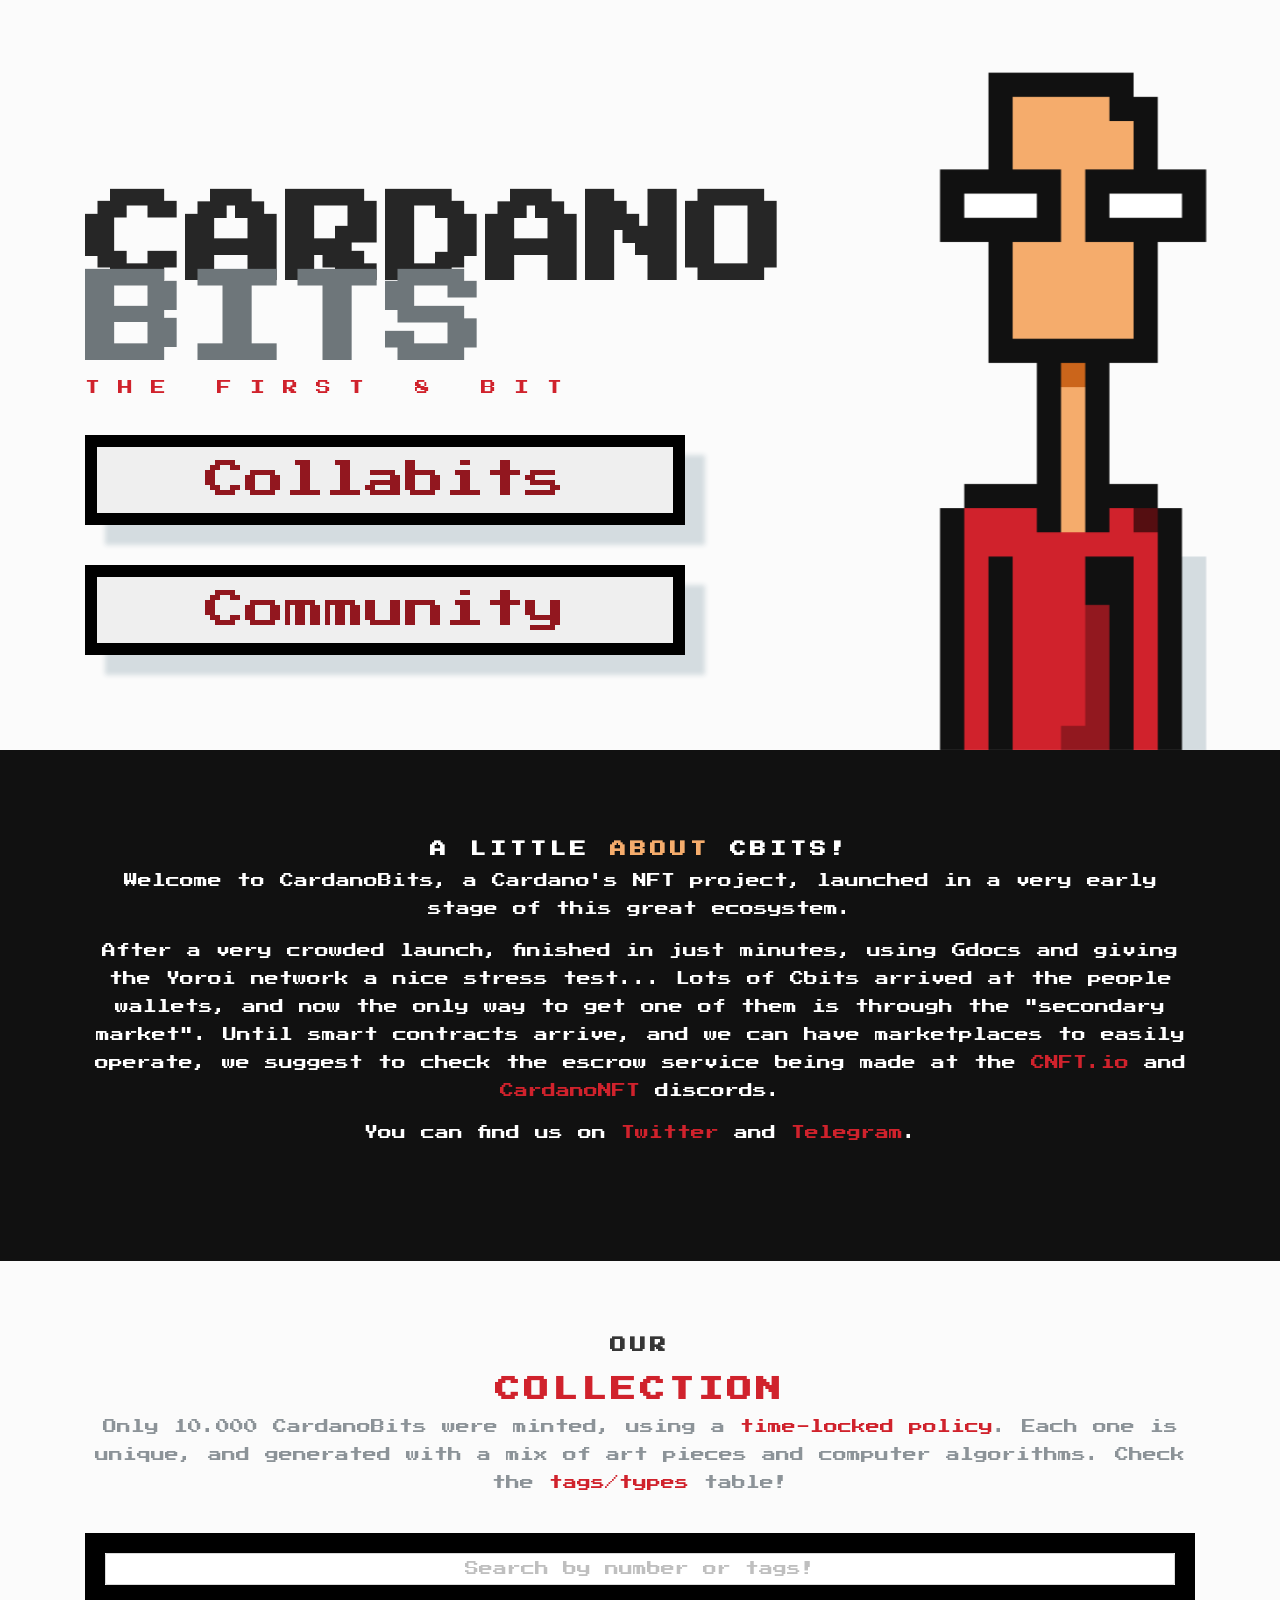
==== commit 025db02f: "update" ====
--- a/index.html
+++ b/index.html
@@ -1,4 +1,4 @@
-<!DOCTYPE html><html lang="en"><head><meta charSet="utf-8"/><meta http-equiv="x-ua-compatible" content="ie=edge"/><meta name="viewport" content="width=device-width, initial-scale=1, shrink-to-fit=no"/><style data-href="/public/styles.fefdbf2ec0767454e137.css" id="gatsby-global-css">@import url(https://fonts.googleapis.com/css2?family=Press+Start+2P&display=swap);
+<!DOCTYPE html><html lang="en"><head><meta charSet="utf-8"/><meta http-equiv="x-ua-compatible" content="ie=edge"/><meta name="viewport" content="width=device-width, initial-scale=1, shrink-to-fit=no"/><style data-href="/styles.fefdbf2ec0767454e137.css" id="gatsby-global-css">@import url(https://fonts.googleapis.com/css2?family=Press+Start+2P&display=swap);
 /*!
  * Bootstrap v4.6.0 (https://getbootstrap.com/)
  * Copyright 2011-2021 The Bootstrap Authors
@@ -15,4 +15,4 @@
 The above copyright notice and this permission notice shall be included in all copies or substantial portions of the Software.
 
 THE SOFTWARE IS PROVIDED "AS IS", WITHOUT WARRANTY OF ANY KIND, EXPRESS OR IMPLIED, INCLUDING BUT NOT LIMITED TO THE WARRANTIES OF MERCHANTABILITY, FITNESS FOR A PARTICULAR PURPOSE AND NONINFRINGEMENT. IN NO EVENT SHALL THE AUTHORS OR COPYRIGHT HOLDERS BE LIABLE FOR ANY CLAIM, DAMAGES OR OTHER LIABILITY, WHETHER IN AN ACTION OF CONTRACT, TORT OR OTHERWISE, ARISING FROM, OUT OF OR IN CONNECTION WITH THE SOFTWARE OR THE USE OR OTHER DEALINGS IN THE SOFTWARE.
-*/.animated{animation-duration:1s;animation-fill-mode:both}.animated.infinite{animation-iteration-count:infinite}.animated.hinge{animation-duration:2s}@keyframes bounce{0%,20%,50%,80%,to{transform:translateY(0)}40%{transform:translateY(-30px)}60%{transform:translateY(-15px)}}.bounce{animation-name:bounce}@keyframes flash{0%,50%,to{opacity:1}25%,75%{opacity:0}}.flash{animation-name:flash}@keyframes pulse{0%{transform:scale(1)}50%{transform:scale(1.1)}to{transform:scale(1)}}.pulse{animation-name:pulse}@keyframes rubberBand{0%{transform:scale(1)}30%{transform:scaleX(1.25) scaleY(.75)}40%{transform:scaleX(.75) scaleY(1.25)}60%{transform:scaleX(1.15) scaleY(.85)}to{transform:scale(1)}}.rubberBand{animation-name:rubberBand}@keyframes shake{0%,to{transform:translateX(0)}10%,30%,50%,70%,90%{transform:translateX(-10px)}20%,40%,60%,80%{transform:translateX(10px)}}.shake{animation-name:shake}@keyframes swing{20%{transform:rotate(15deg)}40%{transform:rotate(-10deg)}60%{transform:rotate(5deg)}80%{transform:rotate(-5deg)}to{transform:rotate(0deg)}}.swing{transform-origin:top center;animation-name:swing}@keyframes tada{0%{transform:scale(1)}10%,20%{transform:scale(.9) rotate(-3deg)}30%,50%,70%,90%{transform:scale(1.1) rotate(3deg)}40%,60%,80%{transform:scale(1.1) rotate(-3deg)}to{transform:scale(1) rotate(0)}}.tada{animation-name:tada}@keyframes wobble{0%{transform:translateX(0)}15%{transform:translateX(-25%) rotate(-5deg)}30%{transform:translateX(20%) rotate(3deg)}45%{transform:translateX(-15%) rotate(-3deg)}60%{transform:translateX(10%) rotate(2deg)}75%{transform:translateX(-5%) rotate(-1deg)}to{transform:translateX(0)}}.wobble{animation-name:wobble}@keyframes bounceIn{0%{opacity:0;transform:scale(.3)}50%{opacity:1;transform:scale(1.05)}70%{transform:scale(.9)}to{opacity:1;transform:scale(1)}}.bounceIn{animation-name:bounceIn}@keyframes bounceInDown{0%{opacity:0;transform:translateY(-2000px)}60%{opacity:1;transform:translateY(30px)}80%{transform:translateY(-10px)}to{transform:translateY(0)}}.bounceInDown{animation-name:bounceInDown}@keyframes bounceInLeft{0%{opacity:0;transform:translateX(-2000px)}60%{opacity:1;transform:translateX(30px)}80%{transform:translateX(-10px)}to{transform:translateX(0)}}.bounceInLeft{animation-name:bounceInLeft}@keyframes bounceInRight{0%{opacity:0;transform:translateX(2000px)}60%{opacity:1;transform:translateX(-30px)}80%{transform:translateX(10px)}to{transform:translateX(0)}}.bounceInRight{animation-name:bounceInRight}@keyframes bounceInUp{0%{opacity:0;transform:translateY(2000px)}60%{opacity:1;transform:translateY(-30px)}80%{transform:translateY(10px)}to{transform:translateY(0)}}.bounceInUp{animation-name:bounceInUp}@keyframes bounceOut{0%{transform:scale(1)}25%{transform:scale(.95)}50%{opacity:1;transform:scale(1.1)}to{opacity:0;transform:scale(.3)}}.bounceOut{animation-name:bounceOut}@keyframes bounceOutDown{0%{transform:translateY(0)}20%{opacity:1;transform:translateY(-20px)}to{opacity:0;transform:translateY(2000px)}}.bounceOutDown{animation-name:bounceOutDown}@keyframes bounceOutLeft{0%{transform:translateX(0)}20%{opacity:1;transform:translateX(20px)}to{opacity:0;transform:translateX(-2000px)}}.bounceOutLeft{animation-name:bounceOutLeft}@keyframes bounceOutRight{0%{transform:translateX(0)}20%{opacity:1;transform:translateX(-20px)}to{opacity:0;transform:translateX(2000px)}}.bounceOutRight{animation-name:bounceOutRight}@keyframes bounceOutUp{0%{transform:translateY(0)}20%{opacity:1;transform:translateY(20px)}to{opacity:0;transform:translateY(-2000px)}}.bounceOutUp{animation-name:bounceOutUp}@keyframes fadeIn{0%{opacity:0}to{opacity:1}}.fadeIn{animation-name:fadeIn}@keyframes fadeInDown{0%{opacity:0;transform:translateY(-20px)}to{opacity:1;transform:translateY(0)}}.fadeInDown{animation-name:fadeInDown}@keyframes fadeInDownBig{0%{opacity:0;transform:translateY(-2000px)}to{opacity:1;transform:translateY(0)}}.fadeInDownBig{animation-name:fadeInDownBig}@keyframes fadeInLeft{0%{opacity:0;transform:translateX(-20px)}to{opacity:1;transform:translateX(0)}}.fadeInLeft{animation-name:fadeInLeft}@keyframes fadeInLeftBig{0%{opacity:0;transform:translateX(-2000px)}to{opacity:1;transform:translateX(0)}}.fadeInLeftBig{animation-name:fadeInLeftBig}@keyframes fadeInRight{0%{opacity:0;transform:translateX(20px)}to{opacity:1;transform:translateX(0)}}.fadeInRight{animation-name:fadeInRight}@keyframes fadeInRightBig{0%{opacity:0;transform:translateX(2000px)}to{opacity:1;transform:translateX(0)}}.fadeInRightBig{animation-name:fadeInRightBig}@keyframes fadeInUp{0%{opacity:0;transform:translateY(20px)}to{opacity:1;transform:translateY(0)}}.fadeInUp{animation-name:fadeInUp}@keyframes fadeInUpBig{0%{opacity:0;transform:translateY(2000px)}to{opacity:1;transform:translateY(0)}}.fadeInUpBig{animation-name:fadeInUpBig}@keyframes fadeOut{0%{opacity:1}to{opacity:0}}.fadeOut{animation-name:fadeOut}@keyframes fadeOutDown{0%{opacity:1;transform:translateY(0)}to{opacity:0;transform:translateY(20px)}}.fadeOutDown{animation-name:fadeOutDown}@keyframes fadeOutDownBig{0%{opacity:1;transform:translateY(0)}to{opacity:0;transform:translateY(2000px)}}.fadeOutDownBig{animation-name:fadeOutDownBig}@keyframes fadeOutLeft{0%{opacity:1;transform:translateX(0)}to{opacity:0;transform:translateX(-20px)}}.fadeOutLeft{animation-name:fadeOutLeft}@keyframes fadeOutLeftBig{0%{opacity:1;transform:translateX(0)}to{opacity:0;transform:translateX(-2000px)}}.fadeOutLeftBig{animation-name:fadeOutLeftBig}@keyframes fadeOutRight{0%{opacity:1;transform:translateX(0)}to{opacity:0;transform:translateX(20px)}}.fadeOutRight{animation-name:fadeOutRight}@keyframes fadeOutRightBig{0%{opacity:1;transform:translateX(0)}to{opacity:0;transform:translateX(2000px)}}.fadeOutRightBig{animation-name:fadeOutRightBig}@keyframes fadeOutUp{0%{opacity:1;transform:translateY(0)}to{opacity:0;transform:translateY(-20px)}}.fadeOutUp{animation-name:fadeOutUp}@keyframes fadeOutUpBig{0%{opacity:1;transform:translateY(0)}to{opacity:0;transform:translateY(-2000px)}}.fadeOutUpBig{animation-name:fadeOutUpBig}@keyframes flip{0%{transform:perspective(400px) translateZ(0) rotateY(-1turn) scale(1);animation-timing-function:ease-out}40%{transform:perspective(400px) translateZ(150px) rotateY(-190deg) scale(1);animation-timing-function:ease-out}50%{transform:perspective(400px) translateZ(150px) rotateY(-170deg) scale(1);animation-timing-function:ease-in}80%{transform:perspective(400px) translateZ(0) rotateY(0deg) scale(.95);animation-timing-function:ease-in}to{transform:perspective(400px) translateZ(0) rotateY(0deg) scale(1);animation-timing-function:ease-in}}.animated.flip{-webkit-backface-visibility:visible;backface-visibility:visible;animation-name:flip}@keyframes flipInX{0%{transform:perspective(400px) rotateX(90deg);opacity:0}40%{transform:perspective(400px) rotateX(-10deg)}70%{transform:perspective(400px) rotateX(10deg)}to{transform:perspective(400px) rotateX(0deg);opacity:1}}.flipInX{-webkit-backface-visibility:visible!important;backface-visibility:visible!important;animation-name:flipInX}@keyframes flipInY{0%{transform:perspective(400px) rotateY(90deg);opacity:0}40%{transform:perspective(400px) rotateY(-10deg)}70%{transform:perspective(400px) rotateY(10deg)}to{transform:perspective(400px) rotateY(0deg);opacity:1}}.flipInY{-webkit-backface-visibility:visible!important;backface-visibility:visible!important;animation-name:flipInY}@keyframes flipOutX{0%{transform:perspective(400px) rotateX(0deg);opacity:1}to{transform:perspective(400px) rotateX(90deg);opacity:0}}.flipOutX{animation-name:flipOutX;-webkit-backface-visibility:visible!important;backface-visibility:visible!important}@keyframes flipOutY{0%{transform:perspective(400px) rotateY(0deg);opacity:1}to{transform:perspective(400px) rotateY(90deg);opacity:0}}.flipOutY{-webkit-backface-visibility:visible!important;backface-visibility:visible!important;animation-name:flipOutY}@keyframes lightSpeedIn{0%{transform:translateX(100%) skewX(-30deg);opacity:0}60%{transform:translateX(-20%) skewX(30deg);opacity:1}80%{transform:translateX(0) skewX(-15deg);opacity:1}to{transform:translateX(0) skewX(0deg);opacity:1}}.lightSpeedIn{animation-name:lightSpeedIn;animation-timing-function:ease-out}@keyframes lightSpeedOut{0%{transform:translateX(0) skewX(0deg);opacity:1}to{transform:translateX(100%) skewX(-30deg);opacity:0}}.lightSpeedOut{animation-name:lightSpeedOut;animation-timing-function:ease-in}@keyframes rotateIn{0%{transform-origin:center center;transform:rotate(-200deg);opacity:0}to{transform-origin:center center;transform:rotate(0);opacity:1}}.rotateIn{animation-name:rotateIn}@keyframes rotateInDownLeft{0%{transform-origin:left bottom;transform:rotate(-90deg);opacity:0}to{transform-origin:left bottom;transform:rotate(0);opacity:1}}.rotateInDownLeft{animation-name:rotateInDownLeft}@keyframes rotateInDownRight{0%{transform-origin:right bottom;transform:rotate(90deg);opacity:0}to{transform-origin:right bottom;transform:rotate(0);opacity:1}}.rotateInDownRight{animation-name:rotateInDownRight}@keyframes rotateInUpLeft{0%{transform-origin:left bottom;transform:rotate(90deg);opacity:0}to{transform-origin:left bottom;transform:rotate(0);opacity:1}}.rotateInUpLeft{animation-name:rotateInUpLeft}@keyframes rotateInUpRight{0%{transform-origin:right bottom;transform:rotate(-90deg);opacity:0}to{transform-origin:right bottom;transform:rotate(0);opacity:1}}.rotateInUpRight{animation-name:rotateInUpRight}@keyframes rotateOut{0%{transform-origin:center center;transform:rotate(0);opacity:1}to{transform-origin:center center;transform:rotate(200deg);opacity:0}}.rotateOut{animation-name:rotateOut}@keyframes rotateOutDownLeft{0%{transform-origin:left bottom;transform:rotate(0);opacity:1}to{transform-origin:left bottom;transform:rotate(90deg);opacity:0}}.rotateOutDownLeft{animation-name:rotateOutDownLeft}@keyframes rotateOutDownRight{0%{transform-origin:right bottom;transform:rotate(0);opacity:1}to{transform-origin:right bottom;transform:rotate(-90deg);opacity:0}}.rotateOutDownRight{animation-name:rotateOutDownRight}@keyframes rotateOutUpLeft{0%{transform-origin:left bottom;transform:rotate(0);opacity:1}to{transform-origin:left bottom;transform:rotate(-90deg);opacity:0}}.rotateOutUpLeft{animation-name:rotateOutUpLeft}@keyframes rotateOutUpRight{0%{transform-origin:right bottom;transform:rotate(0);opacity:1}to{transform-origin:right bottom;transform:rotate(90deg);opacity:0}}.rotateOutUpRight{animation-name:rotateOutUpRight}@keyframes slideInDown{0%{opacity:0;transform:translateY(-2000px)}to{transform:translateY(0)}}.slideInDown{animation-name:slideInDown}@keyframes slideInLeft{0%{opacity:0;transform:translateX(-2000px)}to{transform:translateX(0)}}.slideInLeft{animation-name:slideInLeft}@keyframes slideInRight{0%{opacity:0;transform:translateX(2000px)}to{transform:translateX(0)}}.slideInRight{animation-name:slideInRight}@keyframes slideOutLeft{0%{transform:translateX(0)}to{opacity:0;transform:translateX(-2000px)}}.slideOutLeft{animation-name:slideOutLeft}@keyframes slideOutRight{0%{transform:translateX(0)}to{opacity:0;transform:translateX(2000px)}}.slideOutRight{animation-name:slideOutRight}@keyframes slideOutUp{0%{transform:translateY(0)}to{opacity:0;transform:translateY(-2000px)}}.slideOutUp{animation-name:slideOutUp}@keyframes slideInUp{0%{opacity:0;transform:translateY(2000px)}to{opacity:1;transform:translateY(0)}}.slideInUp{animation-name:slideInUp}@keyframes slideOutDown{0%{transform:translateY(0)}to{opacity:0;transform:translateY(2000px)}}.slideOutDown{animation-name:slideOutDown}@keyframes hinge{0%{transform:rotate(0);transform-origin:top left;animation-timing-function:ease-in-out}20%,60%{transform:rotate(80deg);transform-origin:top left;animation-timing-function:ease-in-out}40%{transform:rotate(60deg);transform-origin:top left;animation-timing-function:ease-in-out}80%{transform:rotate(60deg) translateY(0);transform-origin:top left;animation-timing-function:ease-in-out;opacity:1}to{transform:translateY(700px);opacity:0}}.hinge{animation-name:hinge}@keyframes rollIn{0%{opacity:0;transform:translateX(-100%) rotate(-120deg)}to{opacity:1;transform:translateX(0) rotate(0deg)}}.rollIn{animation-name:rollIn}@keyframes rollOut{0%{opacity:1;transform:translateX(0) rotate(0deg)}to{opacity:0;transform:translateX(100%) rotate(120deg)}}.rollOut{animation-name:rollOut}@keyframes zoomIn{0%{opacity:0;transform:scale(.3)}50%{opacity:1}}.zoomIn{animation-name:zoomIn}@keyframes zoomInDown{0%{opacity:0;transform:scale(.1) translateY(-2000px);animation-timing-function:ease-in-out}60%{opacity:1;transform:scale(.475) translateY(60px);animation-timing-function:ease-out}}.zoomInDown{animation-name:zoomInDown}@keyframes zoomInLeft{0%{opacity:0;transform:scale(.1) translateX(-2000px);animation-timing-function:ease-in-out}60%{opacity:1;transform:scale(.475) translateX(48px);animation-timing-function:ease-out}}.zoomInLeft{animation-name:zoomInLeft}@keyframes zoomInRight{0%{opacity:0;transform:scale(.1) translateX(2000px);animation-timing-function:ease-in-out}60%{opacity:1;transform:scale(.475) translateX(-48px);animation-timing-function:ease-out}}.zoomInRight{animation-name:zoomInRight}@keyframes zoomInUp{0%{opacity:0;transform:scale(.1) translateY(2000px);animation-timing-function:ease-in-out}60%{opacity:1;transform:scale(.475) translateY(-60px);animation-timing-function:ease-out}}.zoomInUp{animation-name:zoomInUp}@keyframes zoomOut{0%{opacity:1;transform:scale(1)}50%{opacity:0;transform:scale(.3)}to{opacity:0}}.zoomOut{animation-name:zoomOut}@keyframes zoomOutDown{40%{opacity:1;transform:scale(.475) translateY(-60px);animation-timing-function:linear}to{opacity:0;transform:scale(.1) translateY(2000px);transform-origin:center bottom}}.zoomOutDown{animation-name:zoomOutDown}@keyframes zoomOutLeft{40%{opacity:1;transform:scale(.475) translateX(42px);animation-timing-function:linear}to{opacity:0;transform:scale(.1) translateX(-2000px);transform-origin:left center}}.zoomOutLeft{animation-name:zoomOutLeft}@keyframes zoomOutRight{40%{opacity:1;transform:scale(.475) translateX(-42px);animation-timing-function:linear}to{opacity:0;transform:scale(.1) translateX(2000px);transform-origin:right center}}.zoomOutRight{animation-name:zoomOutRight}@keyframes zoomOutUp{40%{opacity:1;transform:scale(.475) translateY(60px);animation-timing-function:linear}to{opacity:0;transform:scale(.1) translateY(-2000px);transform-origin:center top}}.zoomOutUp{animation-name:zoomOutUp}.search-bar{border:20px solid #000;width:100%}.dropdown-container{z-index:3}.swag{padding:75px 0}.swag a{color:#d0222c!important}.swag h1{text-transform:uppercase;letter-spacing:5px}.swag h1 span{display:block;font-size:25px;margin-top:20px}.down-arrow-btn{width:auto;height:40px;background:rgba(0,0,0,.6);display:inline-block;margin:15px 5px;color:#fff;font-size:16px;line-height:40px;padding:0 10px;text-align:center}.down-arrow-btn:focus,.down-arrow-btn:hover{color:#fff;background:#000}.portfolio img{height:300px;width:100%}img.grayscale{filter:url("data:image/svg+xml;utf8,<svg xmlns='http://www.w3.org/2000/svg'><filter id='grayscale'><feColorMatrix type='matrix' values='0.3333 0.3333 0.3333 0 0 0.3333 0.3333 0.3333 0 0 0.3333 0.3333 0.3333 0 0 0 0 0 1 0'/></filter></svg>#grayscale");filter:gray;-webkit-filter:grayscale(100%);-webkit-transition:all .6s ease;-webkit-backface-visibility:hidden}img.grayscale:hover{filter:none;-webkit-filter:grayscale(0)}.row-offset-0{margin-left:0;margin-right:0}.row-offset-0>*{padding-left:0;padding-right:0}.effects{padding-left:15px}.effects .img{position:relative;z-index:1;overflow:hidden}.effects .img:nth-child(n){margin-right:5px}.effects .img:first-child{margin-left:-15px}.effects .img:last-child{margin-right:0}.effects .img img{display:block;margin:0;padding:0;height:auto}.overlay{display:block;position:absolute;z-index:20;filter:none!important;-webkit-filter:grayscale(0);overflow:hidden;transition:all .5s;-webkit-transition:all .5s;-moz-transition:all .5s;-o-transition:all .5s}.overlay-effect .img i{font-size:30px}.overlay-effect .overlay{bottom:0;left:0;right:0;width:100%;height:100%;opacity:0}.overlay-effect .overlay a.expand{left:0;right:0;bottom:47%;margin:0 auto -30px}.overlay-effect .img.hover .overlay{height:100%;opacity:1}.img img{width:calc(100% + 40px)!important;transition:opacity .35s,transform .35s;-moz-transition:opacity .35s,-moz-transform .35s;-o-transition:opacity .35s,-o-transform .35s;transform:translate3d(-40px,0,0)}.img:hover img,.img img{-ms-transform:translate3d(-40px,0,0)}.img:hover img{transform:translateZ(0)}.hype{position:absolute;left:0;right:0;margin-left:auto;margin-right:auto;top:50px}h1.arrow{font-size:16px;text-transform:uppercase;color:#353535;letter-spacing:4px;font-weight:700}h1.arrow span{color:#d0222c}.ant-select-selection-search{width:auto!important;-webkit-margin-start:unset;margin-inline-start:unset}.image-grid{display:grid;grid-gap:30px;grid-template-columns:repeat(auto-fill,minmax(10rem,1fr));grid-auto-rows:minmax(20rem,auto);border:none;background:none;z-index:2}.image-grid img{display:flex;width:100%;height:100%;-o-object-fit:cover;object-fit:cover;border:#0d0d0d;border-bottom-width:100px}@media screen and (max-width:414px){.scrollto{padding:95px 0 0}.hero h1{font-size:30px;line-height:80px;margin-top:65px}.bits-launcher{width:250px;height:70px;font-size:15px}.bits-launcher:hover{width:250px;height:70px;font-size:19px}}@media screen and (max-width:480px){.wrapper{background:#f3f5f8;height:640px}.fluid-white,.iphone{display:none}.light-box,.wp2,.wp4,.wp5{margin-bottom:30px}.hero h1{font-size:50px;line-height:80px;margin-top:65px}.bits-launcher{width:280px;height:70px;font-size:20px}.bits-launcher:hover{width:280px;height:90px;font-size:25px}}@media screen and (max-width:1024px){.wp3{background-position:50px 0}.subscribe,.swag{background-attachment:scroll}.hero h1{font-size:40px;line-height:80px;margin-top:65px}.bits-launcher{width:280px;height:70px;font-size:20px}.bits-launcher:hover{width:280px;height:90px;font-size:25px}}@media screen and (max-width:1280px){.wp3{background-position:50px 0}.subscribe,.swag{background-attachment:scroll}.hero h1{font-size:50px;line-height:80px;margin-top:65px}.bits-launcher{width:280px;height:70px;font-size:20px}.bits-launcher:hover{width:280px;height:90px;font-size:25px}}@media screen and (min-width:480px) and (max-width:991px){.fluid-white,.iphone{display:none}.wrapper{background:#f3f5f8;height:540px}.light-box,.wp2,.wp4,.wp5{margin-bottom:30px}.hero h1{font-size:40px;line-height:80px;margin-top:65px}.bits-launcher{width:280px;height:70px;font-size:20px}.bits-launcher:hover{width:280px;height:90px;font-size:25px}}@media screen and (max-width:50em){.icon-list a{padding:.5em 0;margin:0 5px;font-size:1em}}@media screen and (max-width:767px){.inner{padding-top:10px;text-align:center}.hero h3{letter-spacing:10px}.hero{padding-bottom:0}.subscribe input[type=text]{width:50%;margin-bottom:30px}.btn-send{float:none;margin-bottom:80px}.effects .img{margin-bottom:15px}.show-menu .icon-list a{display:block;width:100%;float:left;margin-bottom:10px}.show-menu .menu-wrap{height:100%}}@media screen and (max-width:991px){.hero{padding:0}.subscribe{padding-bottom:40px}.about-visible-desktop{display:none}.about-visible-mobile{display:block}}@media (min-width:576px){.about-visible-desktop{display:none}.about-visible-mobile{display:block}.hero h1{font-size:100px;letter-spacing:0}.hero img{height:750px}.innerColumn{padding-top:138px}.bits-launcher{width:280px;height:70px;font-size:20px}.bits-launcher:hover{width:280px;height:90px;font-size:25px}}@media (min-width:768px){.about-visible-desktop{display:none}.about-visible-mobile{display:block}.hero h1{font-size:100px;letter-spacing:0}.bits-launcher{width:280px;height:70px;font-size:20px}.bits-launcher:hover{width:280px;height:90px;font-size:25px}}@media (min-width:992px){.about-visible-desktop{display:block}.about-visible-mobile{display:none}.bits-launcher{width:600px;height:90px;font-size:40px}.bits-launcher:hover{width:600px;height:90px;font-size:45px}}@media (min-width:1200px){.about-visible-desktop{display:block}.about-visible-mobile{display:none}}.about-image{height:500px;background-size:cover}.color-bg{background:#111}.color-bg a{color:#f5ac6c}.color-bg h6,.color-bg p{color:#fff}.color-bg h6:after{border-color:#fff}.color-bg .weight-outline-btn{color:#fff;border-color:#fff}.color-bg .weight-outline-btn:hover{background:#fff;color:#d0222c;border-color:transparent}.about-text{padding:20px 50px 25px}.about-text h1{text-transform:uppercase;font-size:24px;color:#fff}.color-bg h1.arrow span{color:#f5ac6c}.color-bg h1.arrow{color:#fff}.modal-content{background-color:#fbfbfb}.modal-tags{line-height:5px}.collabit-modal-tags{display:block}.rarity-table-body .ant-btn-link{font-size:15px;color:#d0222c}.rarity-table-body .ant-btn-link:focus,.rarity-table-body .ant-btn-link:hover{color:#d0222c}.rarity-table-body b{font-size:25px}.rarity-table-body p{font-size:15px}.rarity-table-modal .modal-dialog-centered{display:block}.image-item{cursor:pointer;transition:all .2s;-webkit-transition:all .2s;-moz-transition:all .2s;filter:grayscale(0);-webkit-filter:grayscale(0);-moz-filter:grayscale(0);text-align:center}.image-item:hover{filter:grayscale(100%);-webkit-filter:grayscale(100%);-moz-filter:grayscale(100%)}.image-item:hover img{transform:scale(.9);-webkit-transform:scale(.9);-moz-transform:scale(.9)}.image-grid-cg{display:grid;grid-gap:30px;grid-template-columns:repeat(auto-fill,minmax(20rem,1fr));grid-auto-rows:minmax(20rem,auto);border:none;background:none;z-index:2}.image-grid-cg img{display:flex;width:100%;height:100%;-o-object-fit:contain;object-fit:contain;border:#0d0d0d;border-bottom-width:100px}.home-icon{background-color:#111;height:60px;width:60px;position:fixed;right:2.5vw;bottom:2.5vw;color:#d3d3d3!important;z-index:9;box-shadow:1px 1px 20px 0 #000}.collabits-icon,.home-icon{font-size:30px;display:flex;justify-content:center;align-items:center}.collabits-icon{height:45px;width:auto;position:relative;color:#d0222c!important;margin-left:1vw}[class*=ant-]::-ms-clear,[class*=ant-] input::-ms-clear,[class*=ant-] input::-ms-reveal,[class^=ant-]::-ms-clear,[class^=ant-] input::-ms-clear,[class^=ant-] input::-ms-reveal{display:none}[class*=ant-],[class*=ant-] *,[class*=ant-] :after,[class*=ant-] :before,[class^=ant-],[class^=ant-] *,[class^=ant-] :after,[class^=ant-] :before{box-sizing:border-box}body,html{width:100%;height:100%}input::-ms-clear,input::-ms-reveal{display:none}*,:after,:before{box-sizing:border-box}html{font-family:sans-serif;line-height:1.15;-webkit-text-size-adjust:100%;-ms-text-size-adjust:100%;-ms-overflow-style:scrollbar;-webkit-tap-highlight-color:rgba(0,0,0,0)}@-ms-viewport{width:device-width}body{margin:0;color:rgba(0,0,0,.85);font-size:14px;font-family:-apple-system,BlinkMacSystemFont,Segoe UI,Roboto,Helvetica Neue,Arial,Noto Sans,sans-serif,Apple Color Emoji,Segoe UI Emoji,Segoe UI Symbol,Noto Color Emoji;font-variant:tabular-nums;line-height:1.5715;background-color:#fff;font-feature-settings:"tnum"}[tabindex="-1"]:focus{outline:none!important}hr{box-sizing:content-box;height:0;overflow:visible}h1,h2,h3,h4,h5,h6{margin-top:0;margin-bottom:.5em;color:rgba(0,0,0,.85);font-weight:500}p{margin-top:0;margin-bottom:1em}abbr[data-original-title],abbr[title]{text-decoration:underline;-webkit-text-decoration:underline dotted;text-decoration:underline dotted;border-bottom:0;cursor:help}address{margin-bottom:1em;font-style:normal;line-height:inherit}input[type=number],input[type=password],input[type=text],textarea{-webkit-appearance:none}dl,ol,ul{margin-top:0;margin-bottom:1em}ol ol,ol ul,ul ol,ul ul{margin-bottom:0}dt{font-weight:500}dd{margin-bottom:.5em;margin-left:0}blockquote{margin:0 0 1em}dfn{font-style:italic}b,strong{font-weight:bolder}small{font-size:80%}sub,sup{position:relative;font-size:75%;line-height:0;vertical-align:baseline}sub{bottom:-.25em}sup{top:-.5em}a{color:#1890ff;text-decoration:none;background-color:transparent;outline:none;cursor:pointer;transition:color .3s;-webkit-text-decoration-skip:objects}a:hover{color:#40a9ff}a:active{color:#096dd9}a:active,a:focus,a:hover{text-decoration:none;outline:0}a[disabled]{color:rgba(0,0,0,.25);cursor:not-allowed}code,kbd,pre,samp{font-size:1em;font-family:SFMono-Regular,Consolas,Liberation Mono,Menlo,Courier,monospace}pre{margin-top:0;margin-bottom:1em;overflow:auto}figure{margin:0 0 1em}img{vertical-align:middle;border-style:none}svg:not(:root){overflow:hidden}[role=button],a,area,button,input:not([type=range]),label,select,summary,textarea{touch-action:manipulation}table{border-collapse:collapse}caption{padding-top:.75em;padding-bottom:.3em;color:rgba(0,0,0,.45);text-align:left;caption-side:bottom}th{text-align:inherit}button,input,optgroup,select,textarea{margin:0;color:inherit;font-size:inherit;font-family:inherit;line-height:inherit}button,input{overflow:visible}button,select{text-transform:none}[type=reset],[type=submit],button,html [type=button]{-webkit-appearance:button}[type=button]::-moz-focus-inner,[type=reset]::-moz-focus-inner,[type=submit]::-moz-focus-inner,button::-moz-focus-inner{padding:0;border-style:none}input[type=checkbox],input[type=radio]{box-sizing:border-box;padding:0}input[type=date],input[type=datetime-local],input[type=month],input[type=time]{-webkit-appearance:listbox}textarea{overflow:auto;resize:vertical}fieldset{min-width:0;margin:0;padding:0;border:0}legend{display:block;width:100%;max-width:100%;margin-bottom:.5em;padding:0;color:inherit;font-size:1.5em;line-height:inherit;white-space:normal}progress{vertical-align:baseline}[type=number]::-webkit-inner-spin-button,[type=number]::-webkit-outer-spin-button{height:auto}[type=search]{outline-offset:-2px;-webkit-appearance:none}[type=search]::-webkit-search-cancel-button,[type=search]::-webkit-search-decoration{-webkit-appearance:none}::-webkit-file-upload-button{font:inherit;-webkit-appearance:button}output{display:inline-block}summary{display:list-item}template{display:none}[hidden]{display:none!important}mark{padding:.2em;background-color:#feffe6}::selection{color:#fff;background:#1890ff}.clearfix:after,.clearfix:before{display:table;content:""}.clearfix:after{clear:both}.anticon{display:inline-block;color:inherit;font-style:normal;line-height:0;text-align:center;text-transform:none;vertical-align:-.125em;text-rendering:optimizeLegibility;-webkit-font-smoothing:antialiased;-moz-osx-font-smoothing:grayscale}.anticon>*{line-height:1}.anticon svg{display:inline-block}.anticon:before{display:none}.anticon .anticon-icon{display:block}.anticon[tabindex]{cursor:pointer}.anticon-spin,.anticon-spin:before{display:inline-block;animation:loadingCircle 1s linear infinite}.ant-fade-appear,.ant-fade-enter,.ant-fade-leave{animation-duration:.2s;animation-fill-mode:both;animation-play-state:paused}.ant-fade-appear.ant-fade-appear-active,.ant-fade-enter.ant-fade-enter-active{animation-name:antFadeIn;animation-play-state:running}.ant-fade-leave.ant-fade-leave-active{animation-name:antFadeOut;animation-play-state:running;pointer-events:none}.ant-fade-appear,.ant-fade-enter{opacity:0;animation-timing-function:linear}.ant-fade-leave{animation-timing-function:linear}@keyframes antFadeIn{0%{opacity:0}to{opacity:1}}@keyframes antFadeOut{0%{opacity:1}to{opacity:0}}.ant-move-up-appear,.ant-move-up-enter,.ant-move-up-leave{animation-duration:.2s;animation-fill-mode:both;animation-play-state:paused}.ant-move-up-appear.ant-move-up-appear-active,.ant-move-up-enter.ant-move-up-enter-active{animation-name:antMoveUpIn;animation-play-state:running}.ant-move-up-leave.ant-move-up-leave-active{animation-name:antMoveUpOut;animation-play-state:running;pointer-events:none}.ant-move-up-appear,.ant-move-up-enter{opacity:0;animation-timing-function:cubic-bezier(.08,.82,.17,1)}.ant-move-up-leave{animation-timing-function:cubic-bezier(.6,.04,.98,.34)}.ant-move-down-appear,.ant-move-down-enter,.ant-move-down-leave{animation-duration:.2s;animation-fill-mode:both;animation-play-state:paused}.ant-move-down-appear.ant-move-down-appear-active,.ant-move-down-enter.ant-move-down-enter-active{animation-name:antMoveDownIn;animation-play-state:running}.ant-move-down-leave.ant-move-down-leave-active{animation-name:antMoveDownOut;animation-play-state:running;pointer-events:none}.ant-move-down-appear,.ant-move-down-enter{opacity:0;animation-timing-function:cubic-bezier(.08,.82,.17,1)}.ant-move-down-leave{animation-timing-function:cubic-bezier(.6,.04,.98,.34)}.ant-move-left-appear,.ant-move-left-enter,.ant-move-left-leave{animation-duration:.2s;animation-fill-mode:both;animation-play-state:paused}.ant-move-left-appear.ant-move-left-appear-active,.ant-move-left-enter.ant-move-left-enter-active{animation-name:antMoveLeftIn;animation-play-state:running}.ant-move-left-leave.ant-move-left-leave-active{animation-name:antMoveLeftOut;animation-play-state:running;pointer-events:none}.ant-move-left-appear,.ant-move-left-enter{opacity:0;animation-timing-function:cubic-bezier(.08,.82,.17,1)}.ant-move-left-leave{animation-timing-function:cubic-bezier(.6,.04,.98,.34)}.ant-move-right-appear,.ant-move-right-enter,.ant-move-right-leave{animation-duration:.2s;animation-fill-mode:both;animation-play-state:paused}.ant-move-right-appear.ant-move-right-appear-active,.ant-move-right-enter.ant-move-right-enter-active{animation-name:antMoveRightIn;animation-play-state:running}.ant-move-right-leave.ant-move-right-leave-active{animation-name:antMoveRightOut;animation-play-state:running;pointer-events:none}.ant-move-right-appear,.ant-move-right-enter{opacity:0;animation-timing-function:cubic-bezier(.08,.82,.17,1)}.ant-move-right-leave{animation-timing-function:cubic-bezier(.6,.04,.98,.34)}@keyframes antMoveDownIn{0%{transform:translateY(100%);transform-origin:0 0;opacity:0}to{transform:translateY(0);transform-origin:0 0;opacity:1}}@keyframes antMoveDownOut{0%{transform:translateY(0);transform-origin:0 0;opacity:1}to{transform:translateY(100%);transform-origin:0 0;opacity:0}}@keyframes antMoveLeftIn{0%{transform:translateX(-100%);transform-origin:0 0;opacity:0}to{transform:translateX(0);transform-origin:0 0;opacity:1}}@keyframes antMoveLeftOut{0%{transform:translateX(0);transform-origin:0 0;opacity:1}to{transform:translateX(-100%);transform-origin:0 0;opacity:0}}@keyframes antMoveRightIn{0%{transform:translateX(100%);transform-origin:0 0;opacity:0}to{transform:translateX(0);transform-origin:0 0;opacity:1}}@keyframes antMoveRightOut{0%{transform:translateX(0);transform-origin:0 0;opacity:1}to{transform:translateX(100%);transform-origin:0 0;opacity:0}}@keyframes antMoveUpIn{0%{transform:translateY(-100%);transform-origin:0 0;opacity:0}to{transform:translateY(0);transform-origin:0 0;opacity:1}}@keyframes antMoveUpOut{0%{transform:translateY(0);transform-origin:0 0;opacity:1}to{transform:translateY(-100%);transform-origin:0 0;opacity:0}}@keyframes loadingCircle{to{transform:rotate(1turn)}}[ant-click-animating-without-extra-node=true],[ant-click-animating=true]{position:relative}html{--antd-wave-shadow-color:#1890ff;--scroll-bar:0}.ant-click-animating-node,[ant-click-animating-without-extra-node=true]:after{position:absolute;top:0;right:0;bottom:0;left:0;display:block;border-radius:inherit;box-shadow:0 0 0 0 #1890ff;box-shadow:0 0 0 0 var(--antd-wave-shadow-color);opacity:.2;animation:fadeEffect 2s cubic-bezier(.08,.82,.17,1),waveEffect .4s cubic-bezier(.08,.82,.17,1);animation-fill-mode:forwards;content:"";pointer-events:none}@keyframes waveEffect{to{box-shadow:0 0 0 #1890ff;box-shadow:0 0 0 6px var(--antd-wave-shadow-color)}}@keyframes fadeEffect{to{opacity:0}}.ant-slide-up-appear,.ant-slide-up-enter,.ant-slide-up-leave{animation-duration:.2s;animation-fill-mode:both;animation-play-state:paused}.ant-slide-up-appear.ant-slide-up-appear-active,.ant-slide-up-enter.ant-slide-up-enter-active{animation-name:antSlideUpIn;animation-play-state:running}.ant-slide-up-leave.ant-slide-up-leave-active{animation-name:antSlideUpOut;animation-play-state:running;pointer-events:none}.ant-slide-up-appear,.ant-slide-up-enter{opacity:0;animation-timing-function:cubic-bezier(.23,1,.32,1)}.ant-slide-up-leave{animation-timing-function:cubic-bezier(.755,.05,.855,.06)}.ant-slide-down-appear,.ant-slide-down-enter,.ant-slide-down-leave{animation-duration:.2s;animation-fill-mode:both;animation-play-state:paused}.ant-slide-down-appear.ant-slide-down-appear-active,.ant-slide-down-enter.ant-slide-down-enter-active{animation-name:antSlideDownIn;animation-play-state:running}.ant-slide-down-leave.ant-slide-down-leave-active{animation-name:antSlideDownOut;animation-play-state:running;pointer-events:none}.ant-slide-down-appear,.ant-slide-down-enter{opacity:0;animation-timing-function:cubic-bezier(.23,1,.32,1)}.ant-slide-down-leave{animation-timing-function:cubic-bezier(.755,.05,.855,.06)}.ant-slide-left-appear,.ant-slide-left-enter,.ant-slide-left-leave{animation-duration:.2s;animation-fill-mode:both;animation-play-state:paused}.ant-slide-left-appear.ant-slide-left-appear-active,.ant-slide-left-enter.ant-slide-left-enter-active{animation-name:antSlideLeftIn;animation-play-state:running}.ant-slide-left-leave.ant-slide-left-leave-active{animation-name:antSlideLeftOut;animation-play-state:running;pointer-events:none}.ant-slide-left-appear,.ant-slide-left-enter{opacity:0;animation-timing-function:cubic-bezier(.23,1,.32,1)}.ant-slide-left-leave{animation-timing-function:cubic-bezier(.755,.05,.855,.06)}.ant-slide-right-appear,.ant-slide-right-enter,.ant-slide-right-leave{animation-duration:.2s;animation-fill-mode:both;animation-play-state:paused}.ant-slide-right-appear.ant-slide-right-appear-active,.ant-slide-right-enter.ant-slide-right-enter-active{animation-name:antSlideRightIn;animation-play-state:running}.ant-slide-right-leave.ant-slide-right-leave-active{animation-name:antSlideRightOut;animation-play-state:running;pointer-events:none}.ant-slide-right-appear,.ant-slide-right-enter{opacity:0;animation-timing-function:cubic-bezier(.23,1,.32,1)}.ant-slide-right-leave{animation-timing-function:cubic-bezier(.755,.05,.855,.06)}@keyframes antSlideUpIn{0%{transform:scaleY(.8);transform-origin:0 0;opacity:0}to{transform:scaleY(1);transform-origin:0 0;opacity:1}}@keyframes antSlideUpOut{0%{transform:scaleY(1);transform-origin:0 0;opacity:1}to{transform:scaleY(.8);transform-origin:0 0;opacity:0}}@keyframes antSlideDownIn{0%{transform:scaleY(.8);transform-origin:100% 100%;opacity:0}to{transform:scaleY(1);transform-origin:100% 100%;opacity:1}}@keyframes antSlideDownOut{0%{transform:scaleY(1);transform-origin:100% 100%;opacity:1}to{transform:scaleY(.8);transform-origin:100% 100%;opacity:0}}@keyframes antSlideLeftIn{0%{transform:scaleX(.8);transform-origin:0 0;opacity:0}to{transform:scaleX(1);transform-origin:0 0;opacity:1}}@keyframes antSlideLeftOut{0%{transform:scaleX(1);transform-origin:0 0;opacity:1}to{transform:scaleX(.8);transform-origin:0 0;opacity:0}}@keyframes antSlideRightIn{0%{transform:scaleX(.8);transform-origin:100% 0;opacity:0}to{transform:scaleX(1);transform-origin:100% 0;opacity:1}}@keyframes antSlideRightOut{0%{transform:scaleX(1);transform-origin:100% 0;opacity:1}to{transform:scaleX(.8);transform-origin:100% 0;opacity:0}}.ant-zoom-appear,.ant-zoom-enter,.ant-zoom-leave{animation-duration:.2s;animation-fill-mode:both;animation-play-state:paused}.ant-zoom-appear.ant-zoom-appear-active,.ant-zoom-enter.ant-zoom-enter-active{animation-name:antZoomIn;animation-play-state:running}.ant-zoom-leave.ant-zoom-leave-active{animation-name:antZoomOut;animation-play-state:running;pointer-events:none}.ant-zoom-appear,.ant-zoom-enter{transform:scale(0);opacity:0;animation-timing-function:cubic-bezier(.08,.82,.17,1)}.ant-zoom-appear-prepare,.ant-zoom-enter-prepare{transform:none}.ant-zoom-leave{animation-timing-function:cubic-bezier(.78,.14,.15,.86)}.ant-zoom-big-appear,.ant-zoom-big-enter,.ant-zoom-big-leave{animation-duration:.2s;animation-fill-mode:both;animation-play-state:paused}.ant-zoom-big-appear.ant-zoom-big-appear-active,.ant-zoom-big-enter.ant-zoom-big-enter-active{animation-name:antZoomBigIn;animation-play-state:running}.ant-zoom-big-leave.ant-zoom-big-leave-active{animation-name:antZoomBigOut;animation-play-state:running;pointer-events:none}.ant-zoom-big-appear,.ant-zoom-big-enter{transform:scale(0);opacity:0;animation-timing-function:cubic-bezier(.08,.82,.17,1)}.ant-zoom-big-appear-prepare,.ant-zoom-big-enter-prepare{transform:none}.ant-zoom-big-leave{animation-timing-function:cubic-bezier(.78,.14,.15,.86)}.ant-zoom-big-fast-appear,.ant-zoom-big-fast-enter,.ant-zoom-big-fast-leave{animation-duration:.1s;animation-fill-mode:both;animation-play-state:paused}.ant-zoom-big-fast-appear.ant-zoom-big-fast-appear-active,.ant-zoom-big-fast-enter.ant-zoom-big-fast-enter-active{animation-name:antZoomBigIn;animation-play-state:running}.ant-zoom-big-fast-leave.ant-zoom-big-fast-leave-active{animation-name:antZoomBigOut;animation-play-state:running;pointer-events:none}.ant-zoom-big-fast-appear,.ant-zoom-big-fast-enter{transform:scale(0);opacity:0;animation-timing-function:cubic-bezier(.08,.82,.17,1)}.ant-zoom-big-fast-appear-prepare,.ant-zoom-big-fast-enter-prepare{transform:none}.ant-zoom-big-fast-leave{animation-timing-function:cubic-bezier(.78,.14,.15,.86)}.ant-zoom-up-appear,.ant-zoom-up-enter,.ant-zoom-up-leave{animation-duration:.2s;animation-fill-mode:both;animation-play-state:paused}.ant-zoom-up-appear.ant-zoom-up-appear-active,.ant-zoom-up-enter.ant-zoom-up-enter-active{animation-name:antZoomUpIn;animation-play-state:running}.ant-zoom-up-leave.ant-zoom-up-leave-active{animation-name:antZoomUpOut;animation-play-state:running;pointer-events:none}.ant-zoom-up-appear,.ant-zoom-up-enter{transform:scale(0);opacity:0;animation-timing-function:cubic-bezier(.08,.82,.17,1)}.ant-zoom-up-appear-prepare,.ant-zoom-up-enter-prepare{transform:none}.ant-zoom-up-leave{animation-timing-function:cubic-bezier(.78,.14,.15,.86)}.ant-zoom-down-appear,.ant-zoom-down-enter,.ant-zoom-down-leave{animation-duration:.2s;animation-fill-mode:both;animation-play-state:paused}.ant-zoom-down-appear.ant-zoom-down-appear-active,.ant-zoom-down-enter.ant-zoom-down-enter-active{animation-name:antZoomDownIn;animation-play-state:running}.ant-zoom-down-leave.ant-zoom-down-leave-active{animation-name:antZoomDownOut;animation-play-state:running;pointer-events:none}.ant-zoom-down-appear,.ant-zoom-down-enter{transform:scale(0);opacity:0;animation-timing-function:cubic-bezier(.08,.82,.17,1)}.ant-zoom-down-appear-prepare,.ant-zoom-down-enter-prepare{transform:none}.ant-zoom-down-leave{animation-timing-function:cubic-bezier(.78,.14,.15,.86)}.ant-zoom-left-appear,.ant-zoom-left-enter,.ant-zoom-left-leave{animation-duration:.2s;animation-fill-mode:both;animation-play-state:paused}.ant-zoom-left-appear.ant-zoom-left-appear-active,.ant-zoom-left-enter.ant-zoom-left-enter-active{animation-name:antZoomLeftIn;animation-play-state:running}.ant-zoom-left-leave.ant-zoom-left-leave-active{animation-name:antZoomLeftOut;animation-play-state:running;pointer-events:none}.ant-zoom-left-appear,.ant-zoom-left-enter{transform:scale(0);opacity:0;animation-timing-function:cubic-bezier(.08,.82,.17,1)}.ant-zoom-left-appear-prepare,.ant-zoom-left-enter-prepare{transform:none}.ant-zoom-left-leave{animation-timing-function:cubic-bezier(.78,.14,.15,.86)}.ant-zoom-right-appear,.ant-zoom-right-enter,.ant-zoom-right-leave{animation-duration:.2s;animation-fill-mode:both;animation-play-state:paused}.ant-zoom-right-appear.ant-zoom-right-appear-active,.ant-zoom-right-enter.ant-zoom-right-enter-active{animation-name:antZoomRightIn;animation-play-state:running}.ant-zoom-right-leave.ant-zoom-right-leave-active{animation-name:antZoomRightOut;animation-play-state:running;pointer-events:none}.ant-zoom-right-appear,.ant-zoom-right-enter{transform:scale(0);opacity:0;animation-timing-function:cubic-bezier(.08,.82,.17,1)}.ant-zoom-right-appear-prepare,.ant-zoom-right-enter-prepare{transform:none}.ant-zoom-right-leave{animation-timing-function:cubic-bezier(.78,.14,.15,.86)}@keyframes antZoomIn{0%{transform:scale(.2);opacity:0}to{transform:scale(1);opacity:1}}@keyframes antZoomOut{0%{transform:scale(1)}to{transform:scale(.2);opacity:0}}@keyframes antZoomBigIn{0%{transform:scale(.8);opacity:0}to{transform:scale(1);opacity:1}}@keyframes antZoomBigOut{0%{transform:scale(1)}to{transform:scale(.8);opacity:0}}@keyframes antZoomUpIn{0%{transform:scale(.8);transform-origin:50% 0;opacity:0}to{transform:scale(1);transform-origin:50% 0}}@keyframes antZoomUpOut{0%{transform:scale(1);transform-origin:50% 0}to{transform:scale(.8);transform-origin:50% 0;opacity:0}}@keyframes antZoomLeftIn{0%{transform:scale(.8);transform-origin:0 50%;opacity:0}to{transform:scale(1);transform-origin:0 50%}}@keyframes antZoomLeftOut{0%{transform:scale(1);transform-origin:0 50%}to{transform:scale(.8);transform-origin:0 50%;opacity:0}}@keyframes antZoomRightIn{0%{transform:scale(.8);transform-origin:100% 50%;opacity:0}to{transform:scale(1);transform-origin:100% 50%}}@keyframes antZoomRightOut{0%{transform:scale(1);transform-origin:100% 50%}to{transform:scale(.8);transform-origin:100% 50%;opacity:0}}@keyframes antZoomDownIn{0%{transform:scale(.8);transform-origin:50% 100%;opacity:0}to{transform:scale(1);transform-origin:50% 100%}}@keyframes antZoomDownOut{0%{transform:scale(1);transform-origin:50% 100%}to{transform:scale(.8);transform-origin:50% 100%;opacity:0}}.ant-motion-collapse-legacy{overflow:hidden}.ant-motion-collapse,.ant-motion-collapse-legacy-active{transition:height .2s cubic-bezier(.645,.045,.355,1),opacity .2s cubic-bezier(.645,.045,.355,1)!important}.ant-motion-collapse{overflow:hidden}.ant-select-single .ant-select-selector{display:flex}.ant-select-single .ant-select-selector .ant-select-selection-search{position:absolute;top:0;right:11px;bottom:0;left:11px}.ant-select-single .ant-select-selector .ant-select-selection-search-input{width:100%}.ant-select-single .ant-select-selector .ant-select-selection-item,.ant-select-single .ant-select-selector .ant-select-selection-placeholder{padding:0;line-height:30px;transition:all .3s}@supports (-moz-appearance:meterbar){.ant-select-single .ant-select-selector .ant-select-selection-item,.ant-select-single .ant-select-selector .ant-select-selection-placeholder{line-height:30px}}.ant-select-single .ant-select-selector .ant-select-selection-item{position:relative;-webkit-user-select:none;-ms-user-select:none;user-select:none}.ant-select-single .ant-select-selector .ant-select-selection-placeholder{pointer-events:none}.ant-select-single .ant-select-selector .ant-select-selection-item:after,.ant-select-single .ant-select-selector .ant-select-selection-placeholder:after,.ant-select-single .ant-select-selector:after{display:inline-block;width:0;visibility:hidden;content:"\A0"}.ant-select-single.ant-select-show-arrow .ant-select-selection-search{right:25px}.ant-select-single.ant-select-show-arrow .ant-select-selection-item,.ant-select-single.ant-select-show-arrow .ant-select-selection-placeholder{padding-right:18px}.ant-select-single.ant-select-open .ant-select-selection-item{color:#bfbfbf}.ant-select-single:not(.ant-select-customize-input) .ant-select-selector{width:100%;height:32px;padding:0 11px}.ant-select-single:not(.ant-select-customize-input) .ant-select-selector .ant-select-selection-search-input{height:30px}.ant-select-single:not(.ant-select-customize-input) .ant-select-selector:after{line-height:30px}.ant-select-single.ant-select-customize-input .ant-select-selector:after{display:none}.ant-select-single.ant-select-customize-input .ant-select-selector .ant-select-selection-search{position:static;width:100%}.ant-select-single.ant-select-customize-input .ant-select-selector .ant-select-selection-placeholder{position:absolute;right:0;left:0;padding:0 11px}.ant-select-single.ant-select-customize-input .ant-select-selector .ant-select-selection-placeholder:after{display:none}.ant-select-single.ant-select-lg:not(.ant-select-customize-input) .ant-select-selector{height:40px}.ant-select-single.ant-select-lg:not(.ant-select-customize-input) .ant-select-selector .ant-select-selection-item,.ant-select-single.ant-select-lg:not(.ant-select-customize-input) .ant-select-selector .ant-select-selection-placeholder,.ant-select-single.ant-select-lg:not(.ant-select-customize-input) .ant-select-selector:after{line-height:38px}.ant-select-single.ant-select-lg:not(.ant-select-customize-input):not(.ant-select-customize-input) .ant-select-selection-search-input{height:38px}.ant-select-single.ant-select-sm:not(.ant-select-customize-input) .ant-select-selector{height:24px}.ant-select-single.ant-select-sm:not(.ant-select-customize-input) .ant-select-selector .ant-select-selection-item,.ant-select-single.ant-select-sm:not(.ant-select-customize-input) .ant-select-selector .ant-select-selection-placeholder,.ant-select-single.ant-select-sm:not(.ant-select-customize-input) .ant-select-selector:after{line-height:22px}.ant-select-single.ant-select-sm:not(.ant-select-customize-input):not(.ant-select-customize-input) .ant-select-selection-search-input{height:22px}.ant-select-single.ant-select-sm:not(.ant-select-customize-input) .ant-select-selection-search{right:7px;left:7px}.ant-select-single.ant-select-sm:not(.ant-select-customize-input) .ant-select-selector{padding:0 7px}.ant-select-single.ant-select-sm:not(.ant-select-customize-input).ant-select-show-arrow .ant-select-selection-search{right:28px}.ant-select-single.ant-select-sm:not(.ant-select-customize-input).ant-select-show-arrow .ant-select-selection-item,.ant-select-single.ant-select-sm:not(.ant-select-customize-input).ant-select-show-arrow .ant-select-selection-placeholder{padding-right:21px}.ant-select-single.ant-select-lg:not(.ant-select-customize-input) .ant-select-selector{padding:0 11px}.ant-select-selection-overflow{position:relative;display:flex;flex:auto;flex-wrap:wrap;max-width:100%}.ant-select-selection-overflow-item{flex:none;align-self:center;max-width:100%}.ant-select-multiple .ant-select-selector{display:flex;flex-wrap:wrap;align-items:center;padding:1px 4px}.ant-select-show-search.ant-select-multiple .ant-select-selector{cursor:text}.ant-select-disabled.ant-select-multiple .ant-select-selector{background:#f5f5f5;cursor:not-allowed}.ant-select-multiple .ant-select-selector:after{display:inline-block;width:0;margin:2px 0;line-height:24px;content:"\A0"}.ant-select-multiple.ant-select-allow-clear .ant-select-selector,.ant-select-multiple.ant-select-show-arrow .ant-select-selector{padding-right:24px}.ant-select-multiple .ant-select-selection-item{position:relative;display:flex;flex:none;box-sizing:border-box;max-width:100%;height:24px;margin-top:2px;margin-bottom:2px;line-height:22px;background:#f5f5f5;border:1px solid #f0f0f0;border-radius:2px;cursor:default;transition:font-size .3s,line-height .3s,height .3s;-webkit-user-select:none;-ms-user-select:none;user-select:none;-webkit-margin-end:4px;margin-inline-end:4px;-webkit-padding-start:8px;padding-inline-start:8px;-webkit-padding-end:4px;padding-inline-end:4px}.ant-select-disabled.ant-select-multiple .ant-select-selection-item{color:#bfbfbf;border-color:#d9d9d9;cursor:not-allowed}.ant-select-multiple .ant-select-selection-item-content{display:inline-block;margin-right:4px;overflow:hidden;white-space:pre;text-overflow:ellipsis}.ant-select-multiple .ant-select-selection-item-remove{color:inherit;font-style:normal;line-height:0;text-align:center;text-transform:none;vertical-align:-.125em;text-rendering:optimizeLegibility;-webkit-font-smoothing:antialiased;-moz-osx-font-smoothing:grayscale;display:inline-block;color:rgba(0,0,0,.45);font-weight:700;font-size:10px;line-height:inherit;cursor:pointer}.ant-select-multiple .ant-select-selection-item-remove>*{line-height:1}.ant-select-multiple .ant-select-selection-item-remove svg{display:inline-block}.ant-select-multiple .ant-select-selection-item-remove:before{display:none}.ant-select-multiple .ant-select-selection-item-remove .ant-select-multiple .ant-select-selection-item-remove-icon{display:block}.ant-select-multiple .ant-select-selection-item-remove>.anticon{vertical-align:-.2em}.ant-select-multiple .ant-select-selection-item-remove:hover{color:rgba(0,0,0,.75)}.ant-select-multiple .ant-select-selection-overflow-item+.ant-select-selection-overflow-item .ant-select-selection-search{-webkit-margin-start:0;margin-inline-start:0}.ant-select-multiple .ant-select-selection-search{position:relative;max-width:100%;margin-top:2px;margin-bottom:2px;-webkit-margin-start:7px;margin-inline-start:7px}.ant-select-multiple .ant-select-selection-search-input,.ant-select-multiple .ant-select-selection-search-mirror{height:24px;font-family:-apple-system,BlinkMacSystemFont,Segoe UI,Roboto,Helvetica Neue,Arial,Noto Sans,sans-serif,Apple Color Emoji,Segoe UI Emoji,Segoe UI Symbol,Noto Color Emoji;line-height:24px;transition:all .3s}.ant-select-multiple .ant-select-selection-search-input{width:100%;min-width:4.1px}.ant-select-multiple .ant-select-selection-search-mirror{position:absolute;top:0;left:0;z-index:999;white-space:pre;visibility:hidden}.ant-select-multiple .ant-select-selection-placeholder{position:absolute;top:50%;right:11px;left:11px;transform:translateY(-50%);transition:all .3s}.ant-select-multiple.ant-select-lg .ant-select-selector:after{line-height:32px}.ant-select-multiple.ant-select-lg .ant-select-selection-item{line-height:30px}.ant-select-multiple.ant-select-lg .ant-select-selection-search{height:32px;line-height:32px}.ant-select-multiple.ant-select-lg .ant-select-selection-search-input,.ant-select-multiple.ant-select-lg .ant-select-selection-search-mirror{height:32px;line-height:30px}.ant-select-multiple.ant-select-sm .ant-select-selector:after{line-height:16px}.ant-select-multiple.ant-select-sm .ant-select-selection-item{height:16px;line-height:14px}.ant-select-multiple.ant-select-sm .ant-select-selection-search{height:16px;line-height:16px}.ant-select-multiple.ant-select-sm .ant-select-selection-search-input,.ant-select-multiple.ant-select-sm .ant-select-selection-search-mirror{height:16px;line-height:14px}.ant-select-multiple.ant-select-sm .ant-select-selection-placeholder{left:7px}.ant-select-multiple.ant-select-sm .ant-select-selection-search{-webkit-margin-start:3px;margin-inline-start:3px}.ant-select-multiple.ant-select-lg .ant-select-selection-item{height:32px;line-height:32px}.ant-select-disabled .ant-select-selection-item-remove{display:none}.ant-select{box-sizing:border-box;margin:0;padding:0;color:rgba(0,0,0,.85);font-size:14px;font-variant:tabular-nums;line-height:1.5715;list-style:none;font-feature-settings:"tnum";position:relative;display:inline-block;cursor:pointer}.ant-select:not(.ant-select-customize-input) .ant-select-selector{position:relative;background-color:#fff;border:1px solid #d9d9d9;border-radius:2px;transition:all .3s cubic-bezier(.645,.045,.355,1)}.ant-select:not(.ant-select-customize-input) .ant-select-selector input{cursor:pointer}.ant-select-show-search.ant-select:not(.ant-select-customize-input) .ant-select-selector{cursor:text}.ant-select-show-search.ant-select:not(.ant-select-customize-input) .ant-select-selector input{cursor:auto}.ant-select-focused:not(.ant-select-disabled).ant-select:not(.ant-select-customize-input) .ant-select-selector{border-color:#40a9ff;border-right-width:1px!important;outline:0;box-shadow:0 0 0 2px rgba(24,144,255,.2)}.ant-select-disabled.ant-select:not(.ant-select-customize-input) .ant-select-selector{color:rgba(0,0,0,.25);background:#f5f5f5;cursor:not-allowed}.ant-select-multiple.ant-select-disabled.ant-select:not(.ant-select-customize-input) .ant-select-selector{background:#f5f5f5}.ant-select-disabled.ant-select:not(.ant-select-customize-input) .ant-select-selector input{cursor:not-allowed}.ant-select:not(.ant-select-customize-input) .ant-select-selector .ant-select-selection-search-input{margin:0;padding:0;background:transparent;border:none;outline:none;-webkit-appearance:none;appearance:none}.ant-select:not(.ant-select-customize-input) .ant-select-selector .ant-select-selection-search-input::-webkit-search-cancel-button{display:none;-webkit-appearance:none}.ant-select:not(.ant-select-disabled):hover .ant-select-selector{border-color:#40a9ff;border-right-width:1px!important}.ant-select-selection-item{flex:1 1;overflow:hidden;white-space:nowrap;text-overflow:ellipsis}@media (-ms-high-contrast:none){.ant-select-selection-item,.ant-select-selection-item ::-ms-backdrop{flex:auto}}.ant-select-selection-placeholder{flex:1 1;overflow:hidden;color:#bfbfbf;white-space:nowrap;text-overflow:ellipsis;pointer-events:none}@media (-ms-high-contrast:none){.ant-select-selection-placeholder,.ant-select-selection-placeholder ::-ms-backdrop{flex:auto}}.ant-select-arrow{display:inline-block;color:inherit;font-style:normal;line-height:0;text-transform:none;vertical-align:-.125em;text-rendering:optimizeLegibility;-webkit-font-smoothing:antialiased;-moz-osx-font-smoothing:grayscale;position:absolute;top:53%;right:11px;width:12px;height:12px;margin-top:-6px;color:rgba(0,0,0,.25);font-size:12px;line-height:1;text-align:center;pointer-events:none}.ant-select-arrow>*{line-height:1}.ant-select-arrow svg{display:inline-block}.ant-select-arrow:before{display:none}.ant-select-arrow .ant-select-arrow-icon{display:block}.ant-select-arrow .anticon{vertical-align:top;transition:transform .3s}.ant-select-arrow .anticon>svg{vertical-align:top}.ant-select-arrow .anticon:not(.ant-select-suffix){pointer-events:auto}.ant-select-disabled .ant-select-arrow{cursor:not-allowed}.ant-select-clear{position:absolute;top:50%;right:11px;z-index:1;display:inline-block;width:12px;height:12px;margin-top:-6px;color:rgba(0,0,0,.25);font-size:12px;font-style:normal;line-height:1;text-align:center;text-transform:none;background:#fff;cursor:pointer;opacity:0;transition:color .3s ease,opacity .15s ease;text-rendering:auto}.ant-select-clear:before{display:block}.ant-select-clear:hover{color:rgba(0,0,0,.45)}.ant-select:hover .ant-select-clear{opacity:1}.ant-select-dropdown{margin:0;color:rgba(0,0,0,.85);font-variant:tabular-nums;line-height:1.5715;list-style:none;font-feature-settings:"tnum";position:absolute;top:-9999px;left:-9999px;z-index:1050;box-sizing:border-box;padding:4px 0;overflow:hidden;font-size:14px;font-variant:normal;background-color:#fff;border-radius:2px;outline:none;box-shadow:0 3px 6px -4px rgba(0,0,0,.12),0 6px 16px 0 rgba(0,0,0,.08),0 9px 28px 8px rgba(0,0,0,.05)}.ant-select-dropdown.slide-up-appear.slide-up-appear-active.ant-select-dropdown-placement-bottomLeft,.ant-select-dropdown.slide-up-enter.slide-up-enter-active.ant-select-dropdown-placement-bottomLeft{animation-name:antSlideUpIn}.ant-select-dropdown.slide-up-appear.slide-up-appear-active.ant-select-dropdown-placement-topLeft,.ant-select-dropdown.slide-up-enter.slide-up-enter-active.ant-select-dropdown-placement-topLeft{animation-name:antSlideDownIn}.ant-select-dropdown.slide-up-leave.slide-up-leave-active.ant-select-dropdown-placement-bottomLeft{animation-name:antSlideUpOut}.ant-select-dropdown.slide-up-leave.slide-up-leave-active.ant-select-dropdown-placement-topLeft{animation-name:antSlideDownOut}.ant-select-dropdown-hidden{display:none}.ant-select-dropdown-empty{color:rgba(0,0,0,.25)}.ant-select-item-empty{color:rgba(0,0,0,.85);color:rgba(0,0,0,.25)}.ant-select-item,.ant-select-item-empty{position:relative;display:block;min-height:32px;padding:5px 12px;font-weight:400;font-size:14px;line-height:22px}.ant-select-item{color:rgba(0,0,0,.85);cursor:pointer;transition:background .3s ease}.ant-select-item-group{color:rgba(0,0,0,.45);font-size:12px;cursor:default}.ant-select-item-option{display:flex}.ant-select-item-option-content{flex:auto;overflow:hidden;white-space:nowrap;text-overflow:ellipsis}.ant-select-item-option-state{flex:none}.ant-select-item-option-active:not(.ant-select-item-option-disabled){background-color:#f5f5f5}.ant-select-item-option-selected:not(.ant-select-item-option-disabled){color:rgba(0,0,0,.85);font-weight:600;background-color:#e6f7ff}.ant-select-item-option-selected:not(.ant-select-item-option-disabled) .ant-select-item-option-state{color:#1890ff}.ant-select-item-option-disabled{color:rgba(0,0,0,.25);cursor:not-allowed}.ant-select-item-option-grouped{padding-left:24px}.ant-select-lg{font-size:16px}.ant-select-borderless .ant-select-selector{background-color:transparent!important;border-color:transparent!important;box-shadow:none!important}.ant-select-rtl{direction:rtl}.ant-select-rtl .ant-select-arrow,.ant-select-rtl .ant-select-clear{right:auto;left:11px}.ant-select-dropdown-rtl{direction:rtl}.ant-select-dropdown-rtl .ant-select-item-option-grouped{padding-right:24px;padding-left:12px}.ant-select-rtl.ant-select-multiple.ant-select-allow-clear .ant-select-selector,.ant-select-rtl.ant-select-multiple.ant-select-show-arrow .ant-select-selector{padding-right:4px;padding-left:24px}.ant-select-rtl.ant-select-multiple .ant-select-selection-item{text-align:right}.ant-select-rtl.ant-select-multiple .ant-select-selection-item-content{margin-right:0;margin-left:4px;text-align:right}.ant-select-rtl.ant-select-multiple .ant-select-selection-search-mirror{right:0;left:auto}.ant-select-rtl.ant-select-multiple .ant-select-selection-placeholder{right:11px;left:auto}.ant-select-rtl.ant-select-multiple.ant-select-sm .ant-select-selection-placeholder{right:7px}.ant-select-rtl.ant-select-single .ant-select-selector .ant-select-selection-item,.ant-select-rtl.ant-select-single .ant-select-selector .ant-select-selection-placeholder{right:0;left:9px;text-align:right}.ant-select-rtl.ant-select-single.ant-select-show-arrow .ant-select-selection-search{right:11px;left:25px}.ant-select-rtl.ant-select-single.ant-select-show-arrow .ant-select-selection-item,.ant-select-rtl.ant-select-single.ant-select-show-arrow .ant-select-selection-placeholder{padding-right:0;padding-left:18px}.ant-select-rtl.ant-select-single.ant-select-sm:not(.ant-select-customize-input).ant-select-show-arrow .ant-select-selection-search{right:6px}.ant-select-rtl.ant-select-single.ant-select-sm:not(.ant-select-customize-input).ant-select-show-arrow .ant-select-selection-item,.ant-select-rtl.ant-select-single.ant-select-sm:not(.ant-select-customize-input).ant-select-show-arrow .ant-select-selection-placeholder{padding-right:0;padding-left:21px}.ant-empty{margin:0 8px;font-size:14px;line-height:1.5715;text-align:center}.ant-empty-image{height:100px;margin-bottom:8px}.ant-empty-image img{height:100%}.ant-empty-image svg{height:100%;margin:auto}.ant-empty-footer{margin-top:16px}.ant-empty-normal{margin:32px 0;color:rgba(0,0,0,.25)}.ant-empty-normal .ant-empty-image{height:40px}.ant-empty-small{margin:8px 0;color:rgba(0,0,0,.25)}.ant-empty-small .ant-empty-image{height:35px}.ant-empty-img-default-ellipse{fill:#f5f5f5;fill-opacity:.8}.ant-empty-img-default-path-1{fill:#aeb8c2}.ant-empty-img-default-path-2{fill:url(#linearGradient-1)}.ant-empty-img-default-path-3{fill:#f5f5f7}.ant-empty-img-default-path-4,.ant-empty-img-default-path-5{fill:#dce0e6}.ant-empty-img-default-g{fill:#fff}.ant-empty-img-simple-ellipse{fill:#f5f5f5}.ant-empty-img-simple-g{stroke:#d9d9d9}.ant-empty-img-simple-path{fill:#fafafa}.ant-empty-rtl{direction:rtl}.ant-btn{line-height:1.5715;position:relative;display:inline-block;font-weight:400;white-space:nowrap;text-align:center;background-image:none;box-shadow:0 2px 0 rgba(0,0,0,.015);cursor:pointer;transition:all .3s cubic-bezier(.645,.045,.355,1);-webkit-user-select:none;-ms-user-select:none;user-select:none;touch-action:manipulation;height:32px;padding:4px 15px;font-size:14px;border-radius:2px;color:rgba(0,0,0,.85);background:#fff;border:1px solid #d9d9d9}.ant-btn>.anticon{line-height:1}.ant-btn,.ant-btn:active,.ant-btn:focus{outline:0}.ant-btn:not([disabled]):hover{text-decoration:none}.ant-btn:not([disabled]):active{outline:0;box-shadow:none}.ant-btn[disabled]{cursor:not-allowed}.ant-btn[disabled]>*{pointer-events:none}.ant-btn-lg{height:40px;padding:6.4px 15px;font-size:16px;border-radius:2px}.ant-btn-sm{height:24px;padding:0 7px;font-size:14px;border-radius:2px}.ant-btn>a:only-child{color:currentColor}.ant-btn>a:only-child:after{position:absolute;top:0;right:0;bottom:0;left:0;background:transparent;content:""}.ant-btn:focus,.ant-btn:hover{color:#40a9ff;background:#fff;border-color:#40a9ff}.ant-btn:focus>a:only-child,.ant-btn:hover>a:only-child{color:currentColor}.ant-btn:focus>a:only-child:after,.ant-btn:hover>a:only-child:after{position:absolute;top:0;right:0;bottom:0;left:0;background:transparent;content:""}.ant-btn:active{color:#096dd9;background:#fff;border-color:#096dd9}.ant-btn:active>a:only-child{color:currentColor}.ant-btn:active>a:only-child:after{position:absolute;top:0;right:0;bottom:0;left:0;background:transparent;content:""}.ant-btn[disabled],.ant-btn[disabled]:active,.ant-btn[disabled]:focus,.ant-btn[disabled]:hover{color:rgba(0,0,0,.25);background:#f5f5f5;border-color:#d9d9d9;text-shadow:none;box-shadow:none}.ant-btn[disabled]:active>a:only-child,.ant-btn[disabled]:focus>a:only-child,.ant-btn[disabled]:hover>a:only-child,.ant-btn[disabled]>a:only-child{color:currentColor}.ant-btn[disabled]:active>a:only-child:after,.ant-btn[disabled]:focus>a:only-child:after,.ant-btn[disabled]:hover>a:only-child:after,.ant-btn[disabled]>a:only-child:after{position:absolute;top:0;right:0;bottom:0;left:0;background:transparent;content:""}.ant-btn:active,.ant-btn:focus,.ant-btn:hover{text-decoration:none;background:#fff}.ant-btn>span{display:inline-block}.ant-btn-primary{color:#fff;background:#1890ff;border-color:#1890ff;text-shadow:0 -1px 0 rgba(0,0,0,.12);box-shadow:0 2px 0 rgba(0,0,0,.045)}.ant-btn-primary>a:only-child{color:currentColor}.ant-btn-primary>a:only-child:after{position:absolute;top:0;right:0;bottom:0;left:0;background:transparent;content:""}.ant-btn-primary:focus,.ant-btn-primary:hover{color:#fff;background:#40a9ff;border-color:#40a9ff}.ant-btn-primary:focus>a:only-child,.ant-btn-primary:hover>a:only-child{color:currentColor}.ant-btn-primary:focus>a:only-child:after,.ant-btn-primary:hover>a:only-child:after{position:absolute;top:0;right:0;bottom:0;left:0;background:transparent;content:""}.ant-btn-primary:active{color:#fff;background:#096dd9;border-color:#096dd9}.ant-btn-primary:active>a:only-child{color:currentColor}.ant-btn-primary:active>a:only-child:after{position:absolute;top:0;right:0;bottom:0;left:0;background:transparent;content:""}.ant-btn-primary[disabled],.ant-btn-primary[disabled]:active,.ant-btn-primary[disabled]:focus,.ant-btn-primary[disabled]:hover{color:rgba(0,0,0,.25);background:#f5f5f5;border-color:#d9d9d9;text-shadow:none;box-shadow:none}.ant-btn-primary[disabled]:active>a:only-child,.ant-btn-primary[disabled]:focus>a:only-child,.ant-btn-primary[disabled]:hover>a:only-child,.ant-btn-primary[disabled]>a:only-child{color:currentColor}.ant-btn-primary[disabled]:active>a:only-child:after,.ant-btn-primary[disabled]:focus>a:only-child:after,.ant-btn-primary[disabled]:hover>a:only-child:after,.ant-btn-primary[disabled]>a:only-child:after{position:absolute;top:0;right:0;bottom:0;left:0;background:transparent;content:""}.ant-btn-group .ant-btn-primary:not(:first-child):not(:last-child){border-right-color:#40a9ff;border-left-color:#40a9ff}.ant-btn-group .ant-btn-primary:not(:first-child):not(:last-child):disabled{border-color:#d9d9d9}.ant-btn-group .ant-btn-primary:first-child:not(:last-child){border-right-color:#40a9ff}.ant-btn-group .ant-btn-primary:first-child:not(:last-child)[disabled]{border-right-color:#d9d9d9}.ant-btn-group .ant-btn-primary+.ant-btn-primary,.ant-btn-group .ant-btn-primary:last-child:not(:first-child){border-left-color:#40a9ff}.ant-btn-group .ant-btn-primary+.ant-btn-primary[disabled],.ant-btn-group .ant-btn-primary:last-child:not(:first-child)[disabled]{border-left-color:#d9d9d9}.ant-btn-ghost{color:rgba(0,0,0,.85);background:transparent;border-color:#d9d9d9}.ant-btn-ghost>a:only-child{color:currentColor}.ant-btn-ghost>a:only-child:after{position:absolute;top:0;right:0;bottom:0;left:0;background:transparent;content:""}.ant-btn-ghost:focus,.ant-btn-ghost:hover{color:#40a9ff;background:transparent;border-color:#40a9ff}.ant-btn-ghost:focus>a:only-child,.ant-btn-ghost:hover>a:only-child{color:currentColor}.ant-btn-ghost:focus>a:only-child:after,.ant-btn-ghost:hover>a:only-child:after{position:absolute;top:0;right:0;bottom:0;left:0;background:transparent;content:""}.ant-btn-ghost:active{color:#096dd9;background:transparent;border-color:#096dd9}.ant-btn-ghost:active>a:only-child{color:currentColor}.ant-btn-ghost:active>a:only-child:after{position:absolute;top:0;right:0;bottom:0;left:0;background:transparent;content:""}.ant-btn-ghost[disabled],.ant-btn-ghost[disabled]:active,.ant-btn-ghost[disabled]:focus,.ant-btn-ghost[disabled]:hover{color:rgba(0,0,0,.25);background:#f5f5f5;border-color:#d9d9d9;text-shadow:none;box-shadow:none}.ant-btn-ghost[disabled]:active>a:only-child,.ant-btn-ghost[disabled]:focus>a:only-child,.ant-btn-ghost[disabled]:hover>a:only-child,.ant-btn-ghost[disabled]>a:only-child{color:currentColor}.ant-btn-ghost[disabled]:active>a:only-child:after,.ant-btn-ghost[disabled]:focus>a:only-child:after,.ant-btn-ghost[disabled]:hover>a:only-child:after,.ant-btn-ghost[disabled]>a:only-child:after{position:absolute;top:0;right:0;bottom:0;left:0;background:transparent;content:""}.ant-btn-dashed{color:rgba(0,0,0,.85);background:#fff;border-color:#d9d9d9;border-style:dashed}.ant-btn-dashed>a:only-child{color:currentColor}.ant-btn-dashed>a:only-child:after{position:absolute;top:0;right:0;bottom:0;left:0;background:transparent;content:""}.ant-btn-dashed:focus,.ant-btn-dashed:hover{color:#40a9ff;background:#fff;border-color:#40a9ff}.ant-btn-dashed:focus>a:only-child,.ant-btn-dashed:hover>a:only-child{color:currentColor}.ant-btn-dashed:focus>a:only-child:after,.ant-btn-dashed:hover>a:only-child:after{position:absolute;top:0;right:0;bottom:0;left:0;background:transparent;content:""}.ant-btn-dashed:active{color:#096dd9;background:#fff;border-color:#096dd9}.ant-btn-dashed:active>a:only-child{color:currentColor}.ant-btn-dashed:active>a:only-child:after{position:absolute;top:0;right:0;bottom:0;left:0;background:transparent;content:""}.ant-btn-dashed[disabled],.ant-btn-dashed[disabled]:active,.ant-btn-dashed[disabled]:focus,.ant-btn-dashed[disabled]:hover{color:rgba(0,0,0,.25);background:#f5f5f5;border-color:#d9d9d9;text-shadow:none;box-shadow:none}.ant-btn-dashed[disabled]:active>a:only-child,.ant-btn-dashed[disabled]:focus>a:only-child,.ant-btn-dashed[disabled]:hover>a:only-child,.ant-btn-dashed[disabled]>a:only-child{color:currentColor}.ant-btn-dashed[disabled]:active>a:only-child:after,.ant-btn-dashed[disabled]:focus>a:only-child:after,.ant-btn-dashed[disabled]:hover>a:only-child:after,.ant-btn-dashed[disabled]>a:only-child:after{position:absolute;top:0;right:0;bottom:0;left:0;background:transparent;content:""}.ant-btn-danger{color:#fff;background:#ff4d4f;border-color:#ff4d4f;text-shadow:0 -1px 0 rgba(0,0,0,.12);box-shadow:0 2px 0 rgba(0,0,0,.045)}.ant-btn-danger>a:only-child{color:currentColor}.ant-btn-danger>a:only-child:after{position:absolute;top:0;right:0;bottom:0;left:0;background:transparent;content:""}.ant-btn-danger:focus,.ant-btn-danger:hover{color:#fff;background:#ff7875;border-color:#ff7875}.ant-btn-danger:focus>a:only-child,.ant-btn-danger:hover>a:only-child{color:currentColor}.ant-btn-danger:focus>a:only-child:after,.ant-btn-danger:hover>a:only-child:after{position:absolute;top:0;right:0;bottom:0;left:0;background:transparent;content:""}.ant-btn-danger:active{color:#fff;background:#d9363e;border-color:#d9363e}.ant-btn-danger:active>a:only-child{color:currentColor}.ant-btn-danger:active>a:only-child:after{position:absolute;top:0;right:0;bottom:0;left:0;background:transparent;content:""}.ant-btn-danger[disabled],.ant-btn-danger[disabled]:active,.ant-btn-danger[disabled]:focus,.ant-btn-danger[disabled]:hover{color:rgba(0,0,0,.25);background:#f5f5f5;border-color:#d9d9d9;text-shadow:none;box-shadow:none}.ant-btn-danger[disabled]:active>a:only-child,.ant-btn-danger[disabled]:focus>a:only-child,.ant-btn-danger[disabled]:hover>a:only-child,.ant-btn-danger[disabled]>a:only-child{color:currentColor}.ant-btn-danger[disabled]:active>a:only-child:after,.ant-btn-danger[disabled]:focus>a:only-child:after,.ant-btn-danger[disabled]:hover>a:only-child:after,.ant-btn-danger[disabled]>a:only-child:after{position:absolute;top:0;right:0;bottom:0;left:0;background:transparent;content:""}.ant-btn-link{color:#1890ff;background:transparent;border-color:transparent;box-shadow:none}.ant-btn-link>a:only-child{color:currentColor}.ant-btn-link>a:only-child:after{position:absolute;top:0;right:0;bottom:0;left:0;background:transparent;content:""}.ant-btn-link:focus,.ant-btn-link:hover{color:#40a9ff;background:transparent;border-color:#40a9ff}.ant-btn-link:focus>a:only-child,.ant-btn-link:hover>a:only-child{color:currentColor}.ant-btn-link:focus>a:only-child:after,.ant-btn-link:hover>a:only-child:after{position:absolute;top:0;right:0;bottom:0;left:0;background:transparent;content:""}.ant-btn-link:active{color:#096dd9;background:transparent;border-color:#096dd9}.ant-btn-link:active>a:only-child{color:currentColor}.ant-btn-link:active>a:only-child:after{position:absolute;top:0;right:0;bottom:0;left:0;background:transparent;content:""}.ant-btn-link[disabled],.ant-btn-link[disabled]:active,.ant-btn-link[disabled]:focus,.ant-btn-link[disabled]:hover{background:#f5f5f5;border-color:#d9d9d9}.ant-btn-link:hover{background:transparent}.ant-btn-link:active,.ant-btn-link:focus,.ant-btn-link:hover{border-color:transparent}.ant-btn-link[disabled],.ant-btn-link[disabled]:active,.ant-btn-link[disabled]:focus,.ant-btn-link[disabled]:hover{color:rgba(0,0,0,.25);background:transparent;border-color:transparent;text-shadow:none;box-shadow:none}.ant-btn-link[disabled]:active>a:only-child,.ant-btn-link[disabled]:focus>a:only-child,.ant-btn-link[disabled]:hover>a:only-child,.ant-btn-link[disabled]>a:only-child{color:currentColor}.ant-btn-link[disabled]:active>a:only-child:after,.ant-btn-link[disabled]:focus>a:only-child:after,.ant-btn-link[disabled]:hover>a:only-child:after,.ant-btn-link[disabled]>a:only-child:after{position:absolute;top:0;right:0;bottom:0;left:0;background:transparent;content:""}.ant-btn-text{color:rgba(0,0,0,.85);background:transparent;border-color:transparent;box-shadow:none}.ant-btn-text>a:only-child{color:currentColor}.ant-btn-text>a:only-child:after{position:absolute;top:0;right:0;bottom:0;left:0;background:transparent;content:""}.ant-btn-text:focus,.ant-btn-text:hover{color:#40a9ff;background:transparent;border-color:#40a9ff}.ant-btn-text:focus>a:only-child,.ant-btn-text:hover>a:only-child{color:currentColor}.ant-btn-text:focus>a:only-child:after,.ant-btn-text:hover>a:only-child:after{position:absolute;top:0;right:0;bottom:0;left:0;background:transparent;content:""}.ant-btn-text:active{color:#096dd9;background:transparent;border-color:#096dd9}.ant-btn-text:active>a:only-child{color:currentColor}.ant-btn-text:active>a:only-child:after{position:absolute;top:0;right:0;bottom:0;left:0;background:transparent;content:""}.ant-btn-text[disabled],.ant-btn-text[disabled]:active,.ant-btn-text[disabled]:focus,.ant-btn-text[disabled]:hover{background:#f5f5f5;border-color:#d9d9d9}.ant-btn-text:focus,.ant-btn-text:hover{color:rgba(0,0,0,.85);background:rgba(0,0,0,.018);border-color:transparent}.ant-btn-text:active{color:rgba(0,0,0,.85);background:rgba(0,0,0,.028);border-color:transparent}.ant-btn-text[disabled],.ant-btn-text[disabled]:active,.ant-btn-text[disabled]:focus,.ant-btn-text[disabled]:hover{color:rgba(0,0,0,.25);background:transparent;border-color:transparent;text-shadow:none;box-shadow:none}.ant-btn-text[disabled]:active>a:only-child,.ant-btn-text[disabled]:focus>a:only-child,.ant-btn-text[disabled]:hover>a:only-child,.ant-btn-text[disabled]>a:only-child{color:currentColor}.ant-btn-text[disabled]:active>a:only-child:after,.ant-btn-text[disabled]:focus>a:only-child:after,.ant-btn-text[disabled]:hover>a:only-child:after,.ant-btn-text[disabled]>a:only-child:after{position:absolute;top:0;right:0;bottom:0;left:0;background:transparent;content:""}.ant-btn-dangerous{color:#ff4d4f;background:#fff;border-color:#ff4d4f}.ant-btn-dangerous>a:only-child{color:currentColor}.ant-btn-dangerous>a:only-child:after{position:absolute;top:0;right:0;bottom:0;left:0;background:transparent;content:""}.ant-btn-dangerous:focus,.ant-btn-dangerous:hover{color:#ff7875;background:#fff;border-color:#ff7875}.ant-btn-dangerous:focus>a:only-child,.ant-btn-dangerous:hover>a:only-child{color:currentColor}.ant-btn-dangerous:focus>a:only-child:after,.ant-btn-dangerous:hover>a:only-child:after{position:absolute;top:0;right:0;bottom:0;left:0;background:transparent;content:""}.ant-btn-dangerous:active{color:#d9363e;background:#fff;border-color:#d9363e}.ant-btn-dangerous:active>a:only-child{color:currentColor}.ant-btn-dangerous:active>a:only-child:after{position:absolute;top:0;right:0;bottom:0;left:0;background:transparent;content:""}.ant-btn-dangerous[disabled],.ant-btn-dangerous[disabled]:active,.ant-btn-dangerous[disabled]:focus,.ant-btn-dangerous[disabled]:hover{color:rgba(0,0,0,.25);background:#f5f5f5;border-color:#d9d9d9;text-shadow:none;box-shadow:none}.ant-btn-dangerous[disabled]:active>a:only-child,.ant-btn-dangerous[disabled]:focus>a:only-child,.ant-btn-dangerous[disabled]:hover>a:only-child,.ant-btn-dangerous[disabled]>a:only-child{color:currentColor}.ant-btn-dangerous[disabled]:active>a:only-child:after,.ant-btn-dangerous[disabled]:focus>a:only-child:after,.ant-btn-dangerous[disabled]:hover>a:only-child:after,.ant-btn-dangerous[disabled]>a:only-child:after{position:absolute;top:0;right:0;bottom:0;left:0;background:transparent;content:""}.ant-btn-dangerous.ant-btn-primary{color:#fff;background:#ff4d4f;border-color:#ff4d4f;text-shadow:0 -1px 0 rgba(0,0,0,.12);box-shadow:0 2px 0 rgba(0,0,0,.045)}.ant-btn-dangerous.ant-btn-primary>a:only-child{color:currentColor}.ant-btn-dangerous.ant-btn-primary>a:only-child:after{position:absolute;top:0;right:0;bottom:0;left:0;background:transparent;content:""}.ant-btn-dangerous.ant-btn-primary:focus,.ant-btn-dangerous.ant-btn-primary:hover{color:#fff;background:#ff7875;border-color:#ff7875}.ant-btn-dangerous.ant-btn-primary:focus>a:only-child,.ant-btn-dangerous.ant-btn-primary:hover>a:only-child{color:currentColor}.ant-btn-dangerous.ant-btn-primary:focus>a:only-child:after,.ant-btn-dangerous.ant-btn-primary:hover>a:only-child:after{position:absolute;top:0;right:0;bottom:0;left:0;background:transparent;content:""}.ant-btn-dangerous.ant-btn-primary:active{color:#fff;background:#d9363e;border-color:#d9363e}.ant-btn-dangerous.ant-btn-primary:active>a:only-child{color:currentColor}.ant-btn-dangerous.ant-btn-primary:active>a:only-child:after{position:absolute;top:0;right:0;bottom:0;left:0;background:transparent;content:""}.ant-btn-dangerous.ant-btn-primary[disabled],.ant-btn-dangerous.ant-btn-primary[disabled]:active,.ant-btn-dangerous.ant-btn-primary[disabled]:focus,.ant-btn-dangerous.ant-btn-primary[disabled]:hover{color:rgba(0,0,0,.25);background:#f5f5f5;border-color:#d9d9d9;text-shadow:none;box-shadow:none}.ant-btn-dangerous.ant-btn-primary[disabled]:active>a:only-child,.ant-btn-dangerous.ant-btn-primary[disabled]:focus>a:only-child,.ant-btn-dangerous.ant-btn-primary[disabled]:hover>a:only-child,.ant-btn-dangerous.ant-btn-primary[disabled]>a:only-child{color:currentColor}.ant-btn-dangerous.ant-btn-primary[disabled]:active>a:only-child:after,.ant-btn-dangerous.ant-btn-primary[disabled]:focus>a:only-child:after,.ant-btn-dangerous.ant-btn-primary[disabled]:hover>a:only-child:after,.ant-btn-dangerous.ant-btn-primary[disabled]>a:only-child:after{position:absolute;top:0;right:0;bottom:0;left:0;background:transparent;content:""}.ant-btn-dangerous.ant-btn-link{color:#ff4d4f;background:transparent;border-color:transparent;box-shadow:none}.ant-btn-dangerous.ant-btn-link>a:only-child{color:currentColor}.ant-btn-dangerous.ant-btn-link>a:only-child:after{position:absolute;top:0;right:0;bottom:0;left:0;background:transparent;content:""}.ant-btn-dangerous.ant-btn-link:focus,.ant-btn-dangerous.ant-btn-link:hover{color:#40a9ff;border-color:#40a9ff}.ant-btn-dangerous.ant-btn-link:active{color:#096dd9;border-color:#096dd9}.ant-btn-dangerous.ant-btn-link[disabled],.ant-btn-dangerous.ant-btn-link[disabled]:active,.ant-btn-dangerous.ant-btn-link[disabled]:focus,.ant-btn-dangerous.ant-btn-link[disabled]:hover{background:#f5f5f5;border-color:#d9d9d9}.ant-btn-dangerous.ant-btn-link:focus,.ant-btn-dangerous.ant-btn-link:hover{color:#ff7875;background:transparent;border-color:transparent}.ant-btn-dangerous.ant-btn-link:focus>a:only-child,.ant-btn-dangerous.ant-btn-link:hover>a:only-child{color:currentColor}.ant-btn-dangerous.ant-btn-link:focus>a:only-child:after,.ant-btn-dangerous.ant-btn-link:hover>a:only-child:after{position:absolute;top:0;right:0;bottom:0;left:0;background:transparent;content:""}.ant-btn-dangerous.ant-btn-link:active{color:#d9363e;background:transparent;border-color:transparent}.ant-btn-dangerous.ant-btn-link:active>a:only-child{color:currentColor}.ant-btn-dangerous.ant-btn-link:active>a:only-child:after{position:absolute;top:0;right:0;bottom:0;left:0;background:transparent;content:""}.ant-btn-dangerous.ant-btn-link[disabled],.ant-btn-dangerous.ant-btn-link[disabled]:active,.ant-btn-dangerous.ant-btn-link[disabled]:focus,.ant-btn-dangerous.ant-btn-link[disabled]:hover{color:rgba(0,0,0,.25);background:transparent;border-color:transparent;text-shadow:none;box-shadow:none}.ant-btn-dangerous.ant-btn-link[disabled]:active>a:only-child,.ant-btn-dangerous.ant-btn-link[disabled]:focus>a:only-child,.ant-btn-dangerous.ant-btn-link[disabled]:hover>a:only-child,.ant-btn-dangerous.ant-btn-link[disabled]>a:only-child{color:currentColor}.ant-btn-dangerous.ant-btn-link[disabled]:active>a:only-child:after,.ant-btn-dangerous.ant-btn-link[disabled]:focus>a:only-child:after,.ant-btn-dangerous.ant-btn-link[disabled]:hover>a:only-child:after,.ant-btn-dangerous.ant-btn-link[disabled]>a:only-child:after{position:absolute;top:0;right:0;bottom:0;left:0;background:transparent;content:""}.ant-btn-dangerous.ant-btn-text{color:#ff4d4f;background:transparent;border-color:transparent;box-shadow:none}.ant-btn-dangerous.ant-btn-text>a:only-child{color:currentColor}.ant-btn-dangerous.ant-btn-text>a:only-child:after{position:absolute;top:0;right:0;bottom:0;left:0;background:transparent;content:""}.ant-btn-dangerous.ant-btn-text:focus,.ant-btn-dangerous.ant-btn-text:hover{color:#40a9ff;background:transparent;border-color:#40a9ff}.ant-btn-dangerous.ant-btn-text:active{color:#096dd9;background:transparent;border-color:#096dd9}.ant-btn-dangerous.ant-btn-text[disabled],.ant-btn-dangerous.ant-btn-text[disabled]:active,.ant-btn-dangerous.ant-btn-text[disabled]:focus,.ant-btn-dangerous.ant-btn-text[disabled]:hover{background:#f5f5f5;border-color:#d9d9d9}.ant-btn-dangerous.ant-btn-text:focus,.ant-btn-dangerous.ant-btn-text:hover{color:#ff7875;background:rgba(0,0,0,.018);border-color:transparent}.ant-btn-dangerous.ant-btn-text:focus>a:only-child,.ant-btn-dangerous.ant-btn-text:hover>a:only-child{color:currentColor}.ant-btn-dangerous.ant-btn-text:focus>a:only-child:after,.ant-btn-dangerous.ant-btn-text:hover>a:only-child:after{position:absolute;top:0;right:0;bottom:0;left:0;background:transparent;content:""}.ant-btn-dangerous.ant-btn-text:active{color:#d9363e;background:rgba(0,0,0,.028);border-color:transparent}.ant-btn-dangerous.ant-btn-text:active>a:only-child{color:currentColor}.ant-btn-dangerous.ant-btn-text:active>a:only-child:after{position:absolute;top:0;right:0;bottom:0;left:0;background:transparent;content:""}.ant-btn-dangerous.ant-btn-text[disabled],.ant-btn-dangerous.ant-btn-text[disabled]:active,.ant-btn-dangerous.ant-btn-text[disabled]:focus,.ant-btn-dangerous.ant-btn-text[disabled]:hover{color:rgba(0,0,0,.25);background:transparent;border-color:transparent;text-shadow:none;box-shadow:none}.ant-btn-dangerous.ant-btn-text[disabled]:active>a:only-child,.ant-btn-dangerous.ant-btn-text[disabled]:focus>a:only-child,.ant-btn-dangerous.ant-btn-text[disabled]:hover>a:only-child,.ant-btn-dangerous.ant-btn-text[disabled]>a:only-child{color:currentColor}.ant-btn-dangerous.ant-btn-text[disabled]:active>a:only-child:after,.ant-btn-dangerous.ant-btn-text[disabled]:focus>a:only-child:after,.ant-btn-dangerous.ant-btn-text[disabled]:hover>a:only-child:after,.ant-btn-dangerous.ant-btn-text[disabled]>a:only-child:after{position:absolute;top:0;right:0;bottom:0;left:0;background:transparent;content:""}.ant-btn-icon-only{width:32px;height:32px;padding:2.4px 0;font-size:16px;border-radius:2px;vertical-align:-1px}.ant-btn-icon-only>*{font-size:16px}.ant-btn-icon-only.ant-btn-lg{width:40px;height:40px;padding:4.9px 0;font-size:18px;border-radius:2px}.ant-btn-icon-only.ant-btn-lg>*{font-size:18px}.ant-btn-icon-only.ant-btn-sm{width:24px;height:24px;padding:0;font-size:14px;border-radius:2px}.ant-btn-icon-only.ant-btn-sm>*{font-size:14px}.ant-btn-round{height:32px;padding:4px 16px;font-size:14px;border-radius:32px}.ant-btn-round.ant-btn-lg{height:40px;padding:6.4px 20px;font-size:16px;border-radius:40px}.ant-btn-round.ant-btn-sm{height:24px;padding:0 12px;font-size:14px;border-radius:24px}.ant-btn-round.ant-btn-icon-only{width:auto}.ant-btn-circle{min-width:32px;padding-right:0;padding-left:0;text-align:center;border-radius:50%}.ant-btn-circle.ant-btn-lg{min-width:40px;border-radius:50%}.ant-btn-circle.ant-btn-sm{min-width:24px;border-radius:50%}.ant-btn:before{position:absolute;top:-1px;right:-1px;bottom:-1px;left:-1px;z-index:1;display:none;background:#fff;border-radius:inherit;opacity:.35;transition:opacity .2s;content:"";pointer-events:none}.ant-btn .anticon{transition:margin-left .3s cubic-bezier(.645,.045,.355,1)}.ant-btn .anticon.anticon-minus>svg,.ant-btn .anticon.anticon-plus>svg{shape-rendering:optimizeSpeed}.ant-btn.ant-btn-loading{position:relative}.ant-btn.ant-btn-loading:not([disabled]){pointer-events:none}.ant-btn.ant-btn-loading:before{display:block}.ant-btn>.ant-btn-loading-icon{transition:all .3s cubic-bezier(.645,.045,.355,1)}.ant-btn>.ant-btn-loading-icon .anticon{padding-right:8px;animation:none}.ant-btn>.ant-btn-loading-icon .anticon svg{animation:loadingCircle 1s linear infinite}.ant-btn-group{display:inline-flex}.ant-btn-group,.ant-btn-group>.ant-btn,.ant-btn-group>span>.ant-btn{position:relative}.ant-btn-group>.ant-btn:active,.ant-btn-group>.ant-btn:focus,.ant-btn-group>.ant-btn:hover,.ant-btn-group>span>.ant-btn:active,.ant-btn-group>span>.ant-btn:focus,.ant-btn-group>span>.ant-btn:hover{z-index:2}.ant-btn-group>.ant-btn[disabled],.ant-btn-group>span>.ant-btn[disabled]{z-index:0}.ant-btn-group .ant-btn-icon-only{font-size:14px}.ant-btn-group-lg>.ant-btn,.ant-btn-group-lg>span>.ant-btn{height:40px;padding:6.4px 15px;font-size:16px;border-radius:0}.ant-btn-group-lg .ant-btn.ant-btn-icon-only{width:40px;height:40px;padding-right:0;padding-left:0}.ant-btn-group-sm>.ant-btn,.ant-btn-group-sm>span>.ant-btn{height:24px;padding:0 7px;font-size:14px;border-radius:0}.ant-btn-group-sm>.ant-btn>.anticon,.ant-btn-group-sm>span>.ant-btn>.anticon{font-size:14px}.ant-btn-group-sm .ant-btn.ant-btn-icon-only{width:24px;height:24px;padding-right:0;padding-left:0}.ant-btn+.ant-btn-group,.ant-btn-group+.ant-btn,.ant-btn-group+.ant-btn-group,.ant-btn-group .ant-btn+.ant-btn,.ant-btn-group .ant-btn+span,.ant-btn-group>span+span,.ant-btn-group span+.ant-btn{margin-left:-1px}.ant-btn-group .ant-btn-primary+.ant-btn:not(.ant-btn-primary):not([disabled]){border-left-color:transparent}.ant-btn-group .ant-btn{border-radius:0}.ant-btn-group>.ant-btn:first-child,.ant-btn-group>span:first-child>.ant-btn{margin-left:0}.ant-btn-group>.ant-btn:only-child,.ant-btn-group>span:only-child>.ant-btn{border-radius:2px}.ant-btn-group>.ant-btn:first-child:not(:last-child),.ant-btn-group>span:first-child:not(:last-child)>.ant-btn{border-top-left-radius:2px;border-bottom-left-radius:2px}.ant-btn-group>.ant-btn:last-child:not(:first-child),.ant-btn-group>span:last-child:not(:first-child)>.ant-btn{border-top-right-radius:2px;border-bottom-right-radius:2px}.ant-btn-group-sm>.ant-btn:only-child,.ant-btn-group-sm>span:only-child>.ant-btn{border-radius:2px}.ant-btn-group-sm>.ant-btn:first-child:not(:last-child),.ant-btn-group-sm>span:first-child:not(:last-child)>.ant-btn{border-top-left-radius:2px;border-bottom-left-radius:2px}.ant-btn-group-sm>.ant-btn:last-child:not(:first-child),.ant-btn-group-sm>span:last-child:not(:first-child)>.ant-btn{border-top-right-radius:2px;border-bottom-right-radius:2px}.ant-btn-group>.ant-btn-group{float:left}.ant-btn-group>.ant-btn-group:not(:first-child):not(:last-child)>.ant-btn{border-radius:0}.ant-btn-group>.ant-btn-group:first-child:not(:last-child)>.ant-btn:last-child{padding-right:8px;border-top-right-radius:0;border-bottom-right-radius:0}.ant-btn-group>.ant-btn-group:last-child:not(:first-child)>.ant-btn:first-child{padding-left:8px;border-top-left-radius:0;border-bottom-left-radius:0}.ant-btn-group-rtl.ant-btn+.ant-btn-group,.ant-btn-group-rtl.ant-btn-group+.ant-btn,.ant-btn-group-rtl.ant-btn-group+.ant-btn-group,.ant-btn-group-rtl.ant-btn-group .ant-btn+.ant-btn,.ant-btn-group-rtl.ant-btn-group .ant-btn+span,.ant-btn-group-rtl.ant-btn-group>span+span,.ant-btn-group-rtl.ant-btn-group span+.ant-btn,.ant-btn-rtl.ant-btn+.ant-btn-group,.ant-btn-rtl.ant-btn-group+.ant-btn,.ant-btn-rtl.ant-btn-group+.ant-btn-group,.ant-btn-rtl.ant-btn-group .ant-btn+.ant-btn,.ant-btn-rtl.ant-btn-group .ant-btn+span,.ant-btn-rtl.ant-btn-group>span+span,.ant-btn-rtl.ant-btn-group span+.ant-btn{margin-right:-1px;margin-left:auto}.ant-btn-group.ant-btn-group-rtl{direction:rtl}.ant-btn-group-rtl.ant-btn-group>.ant-btn:first-child:not(:last-child),.ant-btn-group-rtl.ant-btn-group>span:first-child:not(:last-child)>.ant-btn{border-top-left-radius:0;border-top-right-radius:2px;border-bottom-right-radius:2px;border-bottom-left-radius:0}.ant-btn-group-rtl.ant-btn-group>.ant-btn:last-child:not(:first-child),.ant-btn-group-rtl.ant-btn-group>span:last-child:not(:first-child)>.ant-btn{border-top-left-radius:2px;border-top-right-radius:0;border-bottom-right-radius:0;border-bottom-left-radius:2px}.ant-btn-group-rtl.ant-btn-group-sm>.ant-btn:first-child:not(:last-child),.ant-btn-group-rtl.ant-btn-group-sm>span:first-child:not(:last-child)>.ant-btn{border-top-left-radius:0;border-top-right-radius:2px;border-bottom-right-radius:2px;border-bottom-left-radius:0}.ant-btn-group-rtl.ant-btn-group-sm>.ant-btn:last-child:not(:first-child),.ant-btn-group-rtl.ant-btn-group-sm>span:last-child:not(:first-child)>.ant-btn{border-top-left-radius:2px;border-top-right-radius:0;border-bottom-right-radius:0;border-bottom-left-radius:2px}.ant-btn:active>span,.ant-btn:focus>span{position:relative}.ant-btn>.anticon+span,.ant-btn>span+.anticon{margin-left:8px}.ant-btn-background-ghost{color:#fff;background:transparent!important;border-color:#fff}.ant-btn-background-ghost.ant-btn-primary{color:#1890ff;background:transparent;border-color:#1890ff;text-shadow:none}.ant-btn-background-ghost.ant-btn-primary>a:only-child{color:currentColor}.ant-btn-background-ghost.ant-btn-primary>a:only-child:after{position:absolute;top:0;right:0;bottom:0;left:0;background:transparent;content:""}.ant-btn-background-ghost.ant-btn-primary:focus,.ant-btn-background-ghost.ant-btn-primary:hover{color:#40a9ff;background:transparent;border-color:#40a9ff}.ant-btn-background-ghost.ant-btn-primary:focus>a:only-child,.ant-btn-background-ghost.ant-btn-primary:hover>a:only-child{color:currentColor}.ant-btn-background-ghost.ant-btn-primary:focus>a:only-child:after,.ant-btn-background-ghost.ant-btn-primary:hover>a:only-child:after{position:absolute;top:0;right:0;bottom:0;left:0;background:transparent;content:""}.ant-btn-background-ghost.ant-btn-primary:active{color:#096dd9;background:transparent;border-color:#096dd9}.ant-btn-background-ghost.ant-btn-primary:active>a:only-child{color:currentColor}.ant-btn-background-ghost.ant-btn-primary:active>a:only-child:after{position:absolute;top:0;right:0;bottom:0;left:0;background:transparent;content:""}.ant-btn-background-ghost.ant-btn-primary[disabled],.ant-btn-background-ghost.ant-btn-primary[disabled]:active,.ant-btn-background-ghost.ant-btn-primary[disabled]:focus,.ant-btn-background-ghost.ant-btn-primary[disabled]:hover{color:rgba(0,0,0,.25);background:#f5f5f5;border-color:#d9d9d9;text-shadow:none;box-shadow:none}.ant-btn-background-ghost.ant-btn-primary[disabled]:active>a:only-child,.ant-btn-background-ghost.ant-btn-primary[disabled]:focus>a:only-child,.ant-btn-background-ghost.ant-btn-primary[disabled]:hover>a:only-child,.ant-btn-background-ghost.ant-btn-primary[disabled]>a:only-child{color:currentColor}.ant-btn-background-ghost.ant-btn-primary[disabled]:active>a:only-child:after,.ant-btn-background-ghost.ant-btn-primary[disabled]:focus>a:only-child:after,.ant-btn-background-ghost.ant-btn-primary[disabled]:hover>a:only-child:after,.ant-btn-background-ghost.ant-btn-primary[disabled]>a:only-child:after{position:absolute;top:0;right:0;bottom:0;left:0;background:transparent;content:""}.ant-btn-background-ghost.ant-btn-danger{color:#ff4d4f;background:transparent;border-color:#ff4d4f;text-shadow:none}.ant-btn-background-ghost.ant-btn-danger>a:only-child{color:currentColor}.ant-btn-background-ghost.ant-btn-danger>a:only-child:after{position:absolute;top:0;right:0;bottom:0;left:0;background:transparent;content:""}.ant-btn-background-ghost.ant-btn-danger:focus,.ant-btn-background-ghost.ant-btn-danger:hover{color:#ff7875;background:transparent;border-color:#ff7875}.ant-btn-background-ghost.ant-btn-danger:focus>a:only-child,.ant-btn-background-ghost.ant-btn-danger:hover>a:only-child{color:currentColor}.ant-btn-background-ghost.ant-btn-danger:focus>a:only-child:after,.ant-btn-background-ghost.ant-btn-danger:hover>a:only-child:after{position:absolute;top:0;right:0;bottom:0;left:0;background:transparent;content:""}.ant-btn-background-ghost.ant-btn-danger:active{color:#d9363e;background:transparent;border-color:#d9363e}.ant-btn-background-ghost.ant-btn-danger:active>a:only-child{color:currentColor}.ant-btn-background-ghost.ant-btn-danger:active>a:only-child:after{position:absolute;top:0;right:0;bottom:0;left:0;background:transparent;content:""}.ant-btn-background-ghost.ant-btn-danger[disabled],.ant-btn-background-ghost.ant-btn-danger[disabled]:active,.ant-btn-background-ghost.ant-btn-danger[disabled]:focus,.ant-btn-background-ghost.ant-btn-danger[disabled]:hover{color:rgba(0,0,0,.25);background:#f5f5f5;border-color:#d9d9d9;text-shadow:none;box-shadow:none}.ant-btn-background-ghost.ant-btn-danger[disabled]:active>a:only-child,.ant-btn-background-ghost.ant-btn-danger[disabled]:focus>a:only-child,.ant-btn-background-ghost.ant-btn-danger[disabled]:hover>a:only-child,.ant-btn-background-ghost.ant-btn-danger[disabled]>a:only-child{color:currentColor}.ant-btn-background-ghost.ant-btn-danger[disabled]:active>a:only-child:after,.ant-btn-background-ghost.ant-btn-danger[disabled]:focus>a:only-child:after,.ant-btn-background-ghost.ant-btn-danger[disabled]:hover>a:only-child:after,.ant-btn-background-ghost.ant-btn-danger[disabled]>a:only-child:after{position:absolute;top:0;right:0;bottom:0;left:0;background:transparent;content:""}.ant-btn-background-ghost.ant-btn-dangerous{color:#ff4d4f;background:transparent;border-color:#ff4d4f;text-shadow:none}.ant-btn-background-ghost.ant-btn-dangerous>a:only-child{color:currentColor}.ant-btn-background-ghost.ant-btn-dangerous>a:only-child:after{position:absolute;top:0;right:0;bottom:0;left:0;background:transparent;content:""}.ant-btn-background-ghost.ant-btn-dangerous:focus,.ant-btn-background-ghost.ant-btn-dangerous:hover{color:#ff7875;background:transparent;border-color:#ff7875}.ant-btn-background-ghost.ant-btn-dangerous:focus>a:only-child,.ant-btn-background-ghost.ant-btn-dangerous:hover>a:only-child{color:currentColor}.ant-btn-background-ghost.ant-btn-dangerous:focus>a:only-child:after,.ant-btn-background-ghost.ant-btn-dangerous:hover>a:only-child:after{position:absolute;top:0;right:0;bottom:0;left:0;background:transparent;content:""}.ant-btn-background-ghost.ant-btn-dangerous:active{color:#d9363e;background:transparent;border-color:#d9363e}.ant-btn-background-ghost.ant-btn-dangerous:active>a:only-child{color:currentColor}.ant-btn-background-ghost.ant-btn-dangerous:active>a:only-child:after{position:absolute;top:0;right:0;bottom:0;left:0;background:transparent;content:""}.ant-btn-background-ghost.ant-btn-dangerous[disabled],.ant-btn-background-ghost.ant-btn-dangerous[disabled]:active,.ant-btn-background-ghost.ant-btn-dangerous[disabled]:focus,.ant-btn-background-ghost.ant-btn-dangerous[disabled]:hover{color:rgba(0,0,0,.25);background:#f5f5f5;border-color:#d9d9d9;text-shadow:none;box-shadow:none}.ant-btn-background-ghost.ant-btn-dangerous[disabled]:active>a:only-child,.ant-btn-background-ghost.ant-btn-dangerous[disabled]:focus>a:only-child,.ant-btn-background-ghost.ant-btn-dangerous[disabled]:hover>a:only-child,.ant-btn-background-ghost.ant-btn-dangerous[disabled]>a:only-child{color:currentColor}.ant-btn-background-ghost.ant-btn-dangerous[disabled]:active>a:only-child:after,.ant-btn-background-ghost.ant-btn-dangerous[disabled]:focus>a:only-child:after,.ant-btn-background-ghost.ant-btn-dangerous[disabled]:hover>a:only-child:after,.ant-btn-background-ghost.ant-btn-dangerous[disabled]>a:only-child:after{position:absolute;top:0;right:0;bottom:0;left:0;background:transparent;content:""}.ant-btn-background-ghost.ant-btn-dangerous.ant-btn-link{color:#ff4d4f;background:transparent;border-color:transparent;text-shadow:none}.ant-btn-background-ghost.ant-btn-dangerous.ant-btn-link>a:only-child{color:currentColor}.ant-btn-background-ghost.ant-btn-dangerous.ant-btn-link>a:only-child:after{position:absolute;top:0;right:0;bottom:0;left:0;background:transparent;content:""}.ant-btn-background-ghost.ant-btn-dangerous.ant-btn-link:focus,.ant-btn-background-ghost.ant-btn-dangerous.ant-btn-link:hover{color:#ff7875;background:transparent;border-color:transparent}.ant-btn-background-ghost.ant-btn-dangerous.ant-btn-link:focus>a:only-child,.ant-btn-background-ghost.ant-btn-dangerous.ant-btn-link:hover>a:only-child{color:currentColor}.ant-btn-background-ghost.ant-btn-dangerous.ant-btn-link:focus>a:only-child:after,.ant-btn-background-ghost.ant-btn-dangerous.ant-btn-link:hover>a:only-child:after{position:absolute;top:0;right:0;bottom:0;left:0;background:transparent;content:""}.ant-btn-background-ghost.ant-btn-dangerous.ant-btn-link:active{color:#d9363e;background:transparent;border-color:transparent}.ant-btn-background-ghost.ant-btn-dangerous.ant-btn-link:active>a:only-child{color:currentColor}.ant-btn-background-ghost.ant-btn-dangerous.ant-btn-link:active>a:only-child:after{position:absolute;top:0;right:0;bottom:0;left:0;background:transparent;content:""}.ant-btn-background-ghost.ant-btn-dangerous.ant-btn-link[disabled],.ant-btn-background-ghost.ant-btn-dangerous.ant-btn-link[disabled]:active,.ant-btn-background-ghost.ant-btn-dangerous.ant-btn-link[disabled]:focus,.ant-btn-background-ghost.ant-btn-dangerous.ant-btn-link[disabled]:hover{color:rgba(0,0,0,.25);background:#f5f5f5;border-color:#d9d9d9;text-shadow:none;box-shadow:none}.ant-btn-background-ghost.ant-btn-dangerous.ant-btn-link[disabled]:active>a:only-child,.ant-btn-background-ghost.ant-btn-dangerous.ant-btn-link[disabled]:focus>a:only-child,.ant-btn-background-ghost.ant-btn-dangerous.ant-btn-link[disabled]:hover>a:only-child,.ant-btn-background-ghost.ant-btn-dangerous.ant-btn-link[disabled]>a:only-child{color:currentColor}.ant-btn-background-ghost.ant-btn-dangerous.ant-btn-link[disabled]:active>a:only-child:after,.ant-btn-background-ghost.ant-btn-dangerous.ant-btn-link[disabled]:focus>a:only-child:after,.ant-btn-background-ghost.ant-btn-dangerous.ant-btn-link[disabled]:hover>a:only-child:after,.ant-btn-background-ghost.ant-btn-dangerous.ant-btn-link[disabled]>a:only-child:after{position:absolute;top:0;right:0;bottom:0;left:0;background:transparent;content:""}.ant-btn-two-chinese-chars:first-letter{letter-spacing:.34em}.ant-btn-two-chinese-chars>:not(.anticon){margin-right:-.34em;letter-spacing:.34em}.ant-btn-block{width:100%}.ant-btn:empty{display:inline-block;width:0;visibility:hidden;content:"\A0"}a.ant-btn{padding-top:.01px!important;line-height:30px}a.ant-btn-lg{line-height:38px}a.ant-btn-sm{line-height:22px}.ant-btn-rtl{direction:rtl}.ant-btn-group-rtl.ant-btn-group .ant-btn-primary+.ant-btn-primary,.ant-btn-group-rtl.ant-btn-group .ant-btn-primary:last-child:not(:first-child){border-right-color:#40a9ff;border-left-color:#d9d9d9}.ant-btn-group-rtl.ant-btn-group .ant-btn-primary+.ant-btn-primary[disabled],.ant-btn-group-rtl.ant-btn-group .ant-btn-primary:last-child:not(:first-child)[disabled]{border-right-color:#d9d9d9;border-left-color:#40a9ff}.ant-btn-rtl.ant-btn>.ant-btn-loading-icon .anticon{padding-right:0;padding-left:8px}.ant-btn>.ant-btn-loading-icon:only-child .anticon{padding-right:0;padding-left:0}.ant-btn-rtl.ant-btn>.anticon+span,.ant-btn-rtl.ant-btn>span+.anticon{margin-right:8px;margin-left:0}</style><meta name="generator" content="Gatsby 2.32.12"/><title data-react-helmet="true">Cardanobits</title><meta data-react-helmet="true" name="description" content="The first 8-bit pixel art collection on the Cardano Blockchai"/><meta data-react-helmet="true" property="og:title" content="CardanoBits"/><meta data-react-helmet="true" property="og:description" content="The first 8-bit pixel art collection on the Cardano Blockchain"/><meta data-react-helmet="true" property="og:type" content="website"/><meta data-react-helmet="true" name="twitter:card" content="summary"/><meta data-react-helmet="true" name="twitter:creator" content="CardanoBits"/><meta data-react-helmet="true" name="twitter:title" content="CardanoBits"/><meta data-react-helmet="true" name="twitter:description" content="The first 8-bit pixel art collection on the Cardano Blockchain"/><meta data-react-helmet="true" name="twitter:site" content="@cardanobits"/><meta data-react-helmet="true" name="keywords" content="gatsby, react, bootstrap"/><link rel="icon" href="/public/favicon-32x32.png?v=768a76e14525cfddef4ce6a76972a71d" type="image/png"/><link rel="manifest" href="/public/manifest.webmanifest" crossorigin="anonymous"/><meta name="theme-color" content="#20232a"/><link rel="apple-touch-icon" sizes="48x48" href="/public/icons/icon-48x48.png?v=768a76e14525cfddef4ce6a76972a71d"/><link rel="apple-touch-icon" sizes="72x72" href="/public/icons/icon-72x72.png?v=768a76e14525cfddef4ce6a76972a71d"/><link rel="apple-touch-icon" sizes="96x96" href="/public/icons/icon-96x96.png?v=768a76e14525cfddef4ce6a76972a71d"/><link rel="apple-touch-icon" sizes="144x144" href="/public/icons/icon-144x144.png?v=768a76e14525cfddef4ce6a76972a71d"/><link rel="apple-touch-icon" sizes="192x192" href="/public/icons/icon-192x192.png?v=768a76e14525cfddef4ce6a76972a71d"/><link rel="apple-touch-icon" sizes="256x256" href="/public/icons/icon-256x256.png?v=768a76e14525cfddef4ce6a76972a71d"/><link rel="apple-touch-icon" sizes="384x384" href="/public/icons/icon-384x384.png?v=768a76e14525cfddef4ce6a76972a71d"/><link rel="apple-touch-icon" sizes="512x512" href="/public/icons/icon-512x512.png?v=768a76e14525cfddef4ce6a76972a71d"/><link as="script" rel="preload" href="/public/webpack-runtime-6633623320be8e2d02e0.js"/><link as="script" rel="preload" href="/public/framework-e137f9478210b28fb59b.js"/><link as="script" rel="preload" href="/public/app-45af38b954f5829c9db3.js"/><link as="script" rel="preload" href="/public/styles-7d4153d260c0197f0043.js"/><link as="script" rel="preload" href="/public/commons-810e0a4be15fb07dcab5.js"/><link as="script" rel="preload" href="/public/a099bbaa8f9fe1c3f639fdaec3ec3d7ced3d3648-58cbc1bc8d99385240c4.js"/><link as="script" rel="preload" href="/public/681713352d73d6ceb4d170d533fb70dda7448caa-9dd4a37434a58675457c.js"/><link as="script" rel="preload" href="/public/component---src-pages-index-js-ab865b1dde3bd35b3be1.js"/><link as="fetch" rel="preload" href="/public/page-data/index/page-data.json" crossorigin="anonymous"/><link as="fetch" rel="preload" href="/public/page-data/sq/d/63159454.json" crossorigin="anonymous"/><link as="fetch" rel="preload" href="/public/page-data/app-data.json" crossorigin="anonymous"/></head><body><div id="___gatsby"><div style="outline:none" tabindex="-1" id="gatsby-focus-wrapper"><section class="hero" id="hero"><div class="container"><div class="row"><div class="innerColumn col-md-6"><h1 class="animated fadeInDown">Cardano<br/><span style="color:#6e767a">B</span><span style="color:#6e767a">i</span><span style="color:#6e767a">t</span><span style="color:#6e767a">s</span></h1><h3 class="animated fadeInUp delay-05s"><div class="" style="transition:opacity 500ms ease-in;opacity:0">The first 8 bit</div></h3><br/><button class="bits-launcher">Collabits</button><br/><button class="bits-launcher">Community</button></div><div class="text-center col-md-3 offset-md-3"><img alt="hero" src="/public/static/main-b6e4c3e1dba08d25d38f2763edb4d3a2.png"/></div></div></div></section><section class="intro text-center section-padding color-bg" id="about"><div class="container"><div class="row"><div class="col-md-12 wp1"><h1 class="arrow">A little <span>about</span> cbits!</h1><p>Welcome to CardanoBits, a Cardano&#x27;s NFT project, launched in a very early stage of this great ecosystem.</p><p>After a very crowded launch, finished in just minutes, using Gdocs and giving the Yoroi network a nice stress test... Lots of Cbits arrived at the people wallets, and now the only way to get one of them is through the &quot;secondary market&quot;. Until smart contracts arrive, and we can have marketplaces to easily operate, we suggest to check the escrow service being made at the<!-- --> <a href="https://discord.gg/zdGqPWz6NB">CNFT.io</a> and<!-- --> <a href="https://discord.gg/YbckduPsmt">CardanoNFT</a> discords.</p><p>You can find us on<!-- --> <a href="https://twitter.com/cardanobits">Twitter</a> and<!-- --> <a href="https://t.me/CardanoBitsOfficial">Telegram</a>.</p></div></div></div></section><section class="swag" id="collection"><div class="container text-center"><div class="row"><div class="col-md-12"><h1 class="arrow">Our <span>Collection</span></h1><p>Only 10.000 CardanoBits were minted, using a<!-- --> <a href="https://cardanoscan.io/tokenPolicy/1131301ad4b3cb7deaddbc8f03f77189082a5738c0167e1772233097">time-locked policy</a>. Each one is unique, and generated with a mix of art pieces and computer algorithms. Check the<!-- --> <a href="#collection">tags/types</a> <!-- -->table!</p></div></div><div class="row"><div class="col-md-12"><br/><div class="ant-select search-bar ant-select-multiple ant-select-show-search"><div class="ant-select-selector"><div class="ant-select-selection-overflow"><div class="ant-select-selection-overflow-item ant-select-selection-overflow-item-suffix" style="opacity:1"><div class="ant-select-selection-search" style="width:0"><input type="search" autoComplete="off" class="ant-select-selection-search-input" style="opacity:0" role="combobox" aria-haspopup="listbox" aria-owns="undefined_list" aria-autocomplete="list" aria-controls="undefined_list" aria-activedescendant="undefined_list_0" value="" readonly="" unselectable="on"/><span class="ant-select-selection-search-mirror" aria-hidden="true"> </span></div></div></div><span class="ant-select-selection-placeholder">Search by number or tags!</span></div></div><br/><br/></div></div><div class="row "><br/><div class="col-md-12"><div class="infinite-scroll-component__outerdiv"><div class="infinite-scroll-component " style="height:auto;overflow:auto;-webkit-overflow-scrolling:touch"><div class="image-grid card"></div><p style="text-align:center;margin-top:1%;padding-top:25px"></p></div></div></div></div></div></section></div><div id="gatsby-announcer" style="position:absolute;top:0;width:1px;height:1px;padding:0;overflow:hidden;clip:rect(0, 0, 0, 0);white-space:nowrap;border:0" aria-live="assertive" aria-atomic="true"></div></div><script id="gatsby-script-loader">/*<![CDATA[*/window.pagePath="/";/*]]>*/</script><script id="gatsby-chunk-mapping">/*<![CDATA[*/window.___chunkMapping={"polyfill":["/polyfill-8323aa54c0d045626fca.js"],"app":["/app-45af38b954f5829c9db3.js"],"component---src-pages-404-js":["/component---src-pages-404-js-ac2d9fbfe7f7a202d335.js"],"component---src-pages-collabits-js":["/component---src-pages-collabits-js-096ca1b837a1be5b3f8c.js"],"component---src-pages-community-js":["/component---src-pages-community-js-911a9d53c9389aff314b.js"],"component---src-pages-index-js":["/component---src-pages-index-js-ab865b1dde3bd35b3be1.js"],"component---src-pages-page-2-js":["/component---src-pages-page-2-js-9db6447b3556c00327bb.js"]};/*]]>*/</script><script src="/public/polyfill-8323aa54c0d045626fca.js" nomodule=""></script><script src="/public/component---src-pages-index-js-ab865b1dde3bd35b3be1.js" async=""></script><script src="/public/681713352d73d6ceb4d170d533fb70dda7448caa-9dd4a37434a58675457c.js" async=""></script><script src="/public/a099bbaa8f9fe1c3f639fdaec3ec3d7ced3d3648-58cbc1bc8d99385240c4.js" async=""></script><script src="/public/commons-810e0a4be15fb07dcab5.js" async=""></script><script src="/public/styles-7d4153d260c0197f0043.js" async=""></script><script src="/public/app-45af38b954f5829c9db3.js" async=""></script><script src="/public/framework-e137f9478210b28fb59b.js" async=""></script><script src="/public/webpack-runtime-6633623320be8e2d02e0.js" async=""></script></body></html>+*/.animated{animation-duration:1s;animation-fill-mode:both}.animated.infinite{animation-iteration-count:infinite}.animated.hinge{animation-duration:2s}@keyframes bounce{0%,20%,50%,80%,to{transform:translateY(0)}40%{transform:translateY(-30px)}60%{transform:translateY(-15px)}}.bounce{animation-name:bounce}@keyframes flash{0%,50%,to{opacity:1}25%,75%{opacity:0}}.flash{animation-name:flash}@keyframes pulse{0%{transform:scale(1)}50%{transform:scale(1.1)}to{transform:scale(1)}}.pulse{animation-name:pulse}@keyframes rubberBand{0%{transform:scale(1)}30%{transform:scaleX(1.25) scaleY(.75)}40%{transform:scaleX(.75) scaleY(1.25)}60%{transform:scaleX(1.15) scaleY(.85)}to{transform:scale(1)}}.rubberBand{animation-name:rubberBand}@keyframes shake{0%,to{transform:translateX(0)}10%,30%,50%,70%,90%{transform:translateX(-10px)}20%,40%,60%,80%{transform:translateX(10px)}}.shake{animation-name:shake}@keyframes swing{20%{transform:rotate(15deg)}40%{transform:rotate(-10deg)}60%{transform:rotate(5deg)}80%{transform:rotate(-5deg)}to{transform:rotate(0deg)}}.swing{transform-origin:top center;animation-name:swing}@keyframes tada{0%{transform:scale(1)}10%,20%{transform:scale(.9) rotate(-3deg)}30%,50%,70%,90%{transform:scale(1.1) rotate(3deg)}40%,60%,80%{transform:scale(1.1) rotate(-3deg)}to{transform:scale(1) rotate(0)}}.tada{animation-name:tada}@keyframes wobble{0%{transform:translateX(0)}15%{transform:translateX(-25%) rotate(-5deg)}30%{transform:translateX(20%) rotate(3deg)}45%{transform:translateX(-15%) rotate(-3deg)}60%{transform:translateX(10%) rotate(2deg)}75%{transform:translateX(-5%) rotate(-1deg)}to{transform:translateX(0)}}.wobble{animation-name:wobble}@keyframes bounceIn{0%{opacity:0;transform:scale(.3)}50%{opacity:1;transform:scale(1.05)}70%{transform:scale(.9)}to{opacity:1;transform:scale(1)}}.bounceIn{animation-name:bounceIn}@keyframes bounceInDown{0%{opacity:0;transform:translateY(-2000px)}60%{opacity:1;transform:translateY(30px)}80%{transform:translateY(-10px)}to{transform:translateY(0)}}.bounceInDown{animation-name:bounceInDown}@keyframes bounceInLeft{0%{opacity:0;transform:translateX(-2000px)}60%{opacity:1;transform:translateX(30px)}80%{transform:translateX(-10px)}to{transform:translateX(0)}}.bounceInLeft{animation-name:bounceInLeft}@keyframes bounceInRight{0%{opacity:0;transform:translateX(2000px)}60%{opacity:1;transform:translateX(-30px)}80%{transform:translateX(10px)}to{transform:translateX(0)}}.bounceInRight{animation-name:bounceInRight}@keyframes bounceInUp{0%{opacity:0;transform:translateY(2000px)}60%{opacity:1;transform:translateY(-30px)}80%{transform:translateY(10px)}to{transform:translateY(0)}}.bounceInUp{animation-name:bounceInUp}@keyframes bounceOut{0%{transform:scale(1)}25%{transform:scale(.95)}50%{opacity:1;transform:scale(1.1)}to{opacity:0;transform:scale(.3)}}.bounceOut{animation-name:bounceOut}@keyframes bounceOutDown{0%{transform:translateY(0)}20%{opacity:1;transform:translateY(-20px)}to{opacity:0;transform:translateY(2000px)}}.bounceOutDown{animation-name:bounceOutDown}@keyframes bounceOutLeft{0%{transform:translateX(0)}20%{opacity:1;transform:translateX(20px)}to{opacity:0;transform:translateX(-2000px)}}.bounceOutLeft{animation-name:bounceOutLeft}@keyframes bounceOutRight{0%{transform:translateX(0)}20%{opacity:1;transform:translateX(-20px)}to{opacity:0;transform:translateX(2000px)}}.bounceOutRight{animation-name:bounceOutRight}@keyframes bounceOutUp{0%{transform:translateY(0)}20%{opacity:1;transform:translateY(20px)}to{opacity:0;transform:translateY(-2000px)}}.bounceOutUp{animation-name:bounceOutUp}@keyframes fadeIn{0%{opacity:0}to{opacity:1}}.fadeIn{animation-name:fadeIn}@keyframes fadeInDown{0%{opacity:0;transform:translateY(-20px)}to{opacity:1;transform:translateY(0)}}.fadeInDown{animation-name:fadeInDown}@keyframes fadeInDownBig{0%{opacity:0;transform:translateY(-2000px)}to{opacity:1;transform:translateY(0)}}.fadeInDownBig{animation-name:fadeInDownBig}@keyframes fadeInLeft{0%{opacity:0;transform:translateX(-20px)}to{opacity:1;transform:translateX(0)}}.fadeInLeft{animation-name:fadeInLeft}@keyframes fadeInLeftBig{0%{opacity:0;transform:translateX(-2000px)}to{opacity:1;transform:translateX(0)}}.fadeInLeftBig{animation-name:fadeInLeftBig}@keyframes fadeInRight{0%{opacity:0;transform:translateX(20px)}to{opacity:1;transform:translateX(0)}}.fadeInRight{animation-name:fadeInRight}@keyframes fadeInRightBig{0%{opacity:0;transform:translateX(2000px)}to{opacity:1;transform:translateX(0)}}.fadeInRightBig{animation-name:fadeInRightBig}@keyframes fadeInUp{0%{opacity:0;transform:translateY(20px)}to{opacity:1;transform:translateY(0)}}.fadeInUp{animation-name:fadeInUp}@keyframes fadeInUpBig{0%{opacity:0;transform:translateY(2000px)}to{opacity:1;transform:translateY(0)}}.fadeInUpBig{animation-name:fadeInUpBig}@keyframes fadeOut{0%{opacity:1}to{opacity:0}}.fadeOut{animation-name:fadeOut}@keyframes fadeOutDown{0%{opacity:1;transform:translateY(0)}to{opacity:0;transform:translateY(20px)}}.fadeOutDown{animation-name:fadeOutDown}@keyframes fadeOutDownBig{0%{opacity:1;transform:translateY(0)}to{opacity:0;transform:translateY(2000px)}}.fadeOutDownBig{animation-name:fadeOutDownBig}@keyframes fadeOutLeft{0%{opacity:1;transform:translateX(0)}to{opacity:0;transform:translateX(-20px)}}.fadeOutLeft{animation-name:fadeOutLeft}@keyframes fadeOutLeftBig{0%{opacity:1;transform:translateX(0)}to{opacity:0;transform:translateX(-2000px)}}.fadeOutLeftBig{animation-name:fadeOutLeftBig}@keyframes fadeOutRight{0%{opacity:1;transform:translateX(0)}to{opacity:0;transform:translateX(20px)}}.fadeOutRight{animation-name:fadeOutRight}@keyframes fadeOutRightBig{0%{opacity:1;transform:translateX(0)}to{opacity:0;transform:translateX(2000px)}}.fadeOutRightBig{animation-name:fadeOutRightBig}@keyframes fadeOutUp{0%{opacity:1;transform:translateY(0)}to{opacity:0;transform:translateY(-20px)}}.fadeOutUp{animation-name:fadeOutUp}@keyframes fadeOutUpBig{0%{opacity:1;transform:translateY(0)}to{opacity:0;transform:translateY(-2000px)}}.fadeOutUpBig{animation-name:fadeOutUpBig}@keyframes flip{0%{transform:perspective(400px) translateZ(0) rotateY(-1turn) scale(1);animation-timing-function:ease-out}40%{transform:perspective(400px) translateZ(150px) rotateY(-190deg) scale(1);animation-timing-function:ease-out}50%{transform:perspective(400px) translateZ(150px) rotateY(-170deg) scale(1);animation-timing-function:ease-in}80%{transform:perspective(400px) translateZ(0) rotateY(0deg) scale(.95);animation-timing-function:ease-in}to{transform:perspective(400px) translateZ(0) rotateY(0deg) scale(1);animation-timing-function:ease-in}}.animated.flip{-webkit-backface-visibility:visible;backface-visibility:visible;animation-name:flip}@keyframes flipInX{0%{transform:perspective(400px) rotateX(90deg);opacity:0}40%{transform:perspective(400px) rotateX(-10deg)}70%{transform:perspective(400px) rotateX(10deg)}to{transform:perspective(400px) rotateX(0deg);opacity:1}}.flipInX{-webkit-backface-visibility:visible!important;backface-visibility:visible!important;animation-name:flipInX}@keyframes flipInY{0%{transform:perspective(400px) rotateY(90deg);opacity:0}40%{transform:perspective(400px) rotateY(-10deg)}70%{transform:perspective(400px) rotateY(10deg)}to{transform:perspective(400px) rotateY(0deg);opacity:1}}.flipInY{-webkit-backface-visibility:visible!important;backface-visibility:visible!important;animation-name:flipInY}@keyframes flipOutX{0%{transform:perspective(400px) rotateX(0deg);opacity:1}to{transform:perspective(400px) rotateX(90deg);opacity:0}}.flipOutX{animation-name:flipOutX;-webkit-backface-visibility:visible!important;backface-visibility:visible!important}@keyframes flipOutY{0%{transform:perspective(400px) rotateY(0deg);opacity:1}to{transform:perspective(400px) rotateY(90deg);opacity:0}}.flipOutY{-webkit-backface-visibility:visible!important;backface-visibility:visible!important;animation-name:flipOutY}@keyframes lightSpeedIn{0%{transform:translateX(100%) skewX(-30deg);opacity:0}60%{transform:translateX(-20%) skewX(30deg);opacity:1}80%{transform:translateX(0) skewX(-15deg);opacity:1}to{transform:translateX(0) skewX(0deg);opacity:1}}.lightSpeedIn{animation-name:lightSpeedIn;animation-timing-function:ease-out}@keyframes lightSpeedOut{0%{transform:translateX(0) skewX(0deg);opacity:1}to{transform:translateX(100%) skewX(-30deg);opacity:0}}.lightSpeedOut{animation-name:lightSpeedOut;animation-timing-function:ease-in}@keyframes rotateIn{0%{transform-origin:center center;transform:rotate(-200deg);opacity:0}to{transform-origin:center center;transform:rotate(0);opacity:1}}.rotateIn{animation-name:rotateIn}@keyframes rotateInDownLeft{0%{transform-origin:left bottom;transform:rotate(-90deg);opacity:0}to{transform-origin:left bottom;transform:rotate(0);opacity:1}}.rotateInDownLeft{animation-name:rotateInDownLeft}@keyframes rotateInDownRight{0%{transform-origin:right bottom;transform:rotate(90deg);opacity:0}to{transform-origin:right bottom;transform:rotate(0);opacity:1}}.rotateInDownRight{animation-name:rotateInDownRight}@keyframes rotateInUpLeft{0%{transform-origin:left bottom;transform:rotate(90deg);opacity:0}to{transform-origin:left bottom;transform:rotate(0);opacity:1}}.rotateInUpLeft{animation-name:rotateInUpLeft}@keyframes rotateInUpRight{0%{transform-origin:right bottom;transform:rotate(-90deg);opacity:0}to{transform-origin:right bottom;transform:rotate(0);opacity:1}}.rotateInUpRight{animation-name:rotateInUpRight}@keyframes rotateOut{0%{transform-origin:center center;transform:rotate(0);opacity:1}to{transform-origin:center center;transform:rotate(200deg);opacity:0}}.rotateOut{animation-name:rotateOut}@keyframes rotateOutDownLeft{0%{transform-origin:left bottom;transform:rotate(0);opacity:1}to{transform-origin:left bottom;transform:rotate(90deg);opacity:0}}.rotateOutDownLeft{animation-name:rotateOutDownLeft}@keyframes rotateOutDownRight{0%{transform-origin:right bottom;transform:rotate(0);opacity:1}to{transform-origin:right bottom;transform:rotate(-90deg);opacity:0}}.rotateOutDownRight{animation-name:rotateOutDownRight}@keyframes rotateOutUpLeft{0%{transform-origin:left bottom;transform:rotate(0);opacity:1}to{transform-origin:left bottom;transform:rotate(-90deg);opacity:0}}.rotateOutUpLeft{animation-name:rotateOutUpLeft}@keyframes rotateOutUpRight{0%{transform-origin:right bottom;transform:rotate(0);opacity:1}to{transform-origin:right bottom;transform:rotate(90deg);opacity:0}}.rotateOutUpRight{animation-name:rotateOutUpRight}@keyframes slideInDown{0%{opacity:0;transform:translateY(-2000px)}to{transform:translateY(0)}}.slideInDown{animation-name:slideInDown}@keyframes slideInLeft{0%{opacity:0;transform:translateX(-2000px)}to{transform:translateX(0)}}.slideInLeft{animation-name:slideInLeft}@keyframes slideInRight{0%{opacity:0;transform:translateX(2000px)}to{transform:translateX(0)}}.slideInRight{animation-name:slideInRight}@keyframes slideOutLeft{0%{transform:translateX(0)}to{opacity:0;transform:translateX(-2000px)}}.slideOutLeft{animation-name:slideOutLeft}@keyframes slideOutRight{0%{transform:translateX(0)}to{opacity:0;transform:translateX(2000px)}}.slideOutRight{animation-name:slideOutRight}@keyframes slideOutUp{0%{transform:translateY(0)}to{opacity:0;transform:translateY(-2000px)}}.slideOutUp{animation-name:slideOutUp}@keyframes slideInUp{0%{opacity:0;transform:translateY(2000px)}to{opacity:1;transform:translateY(0)}}.slideInUp{animation-name:slideInUp}@keyframes slideOutDown{0%{transform:translateY(0)}to{opacity:0;transform:translateY(2000px)}}.slideOutDown{animation-name:slideOutDown}@keyframes hinge{0%{transform:rotate(0);transform-origin:top left;animation-timing-function:ease-in-out}20%,60%{transform:rotate(80deg);transform-origin:top left;animation-timing-function:ease-in-out}40%{transform:rotate(60deg);transform-origin:top left;animation-timing-function:ease-in-out}80%{transform:rotate(60deg) translateY(0);transform-origin:top left;animation-timing-function:ease-in-out;opacity:1}to{transform:translateY(700px);opacity:0}}.hinge{animation-name:hinge}@keyframes rollIn{0%{opacity:0;transform:translateX(-100%) rotate(-120deg)}to{opacity:1;transform:translateX(0) rotate(0deg)}}.rollIn{animation-name:rollIn}@keyframes rollOut{0%{opacity:1;transform:translateX(0) rotate(0deg)}to{opacity:0;transform:translateX(100%) rotate(120deg)}}.rollOut{animation-name:rollOut}@keyframes zoomIn{0%{opacity:0;transform:scale(.3)}50%{opacity:1}}.zoomIn{animation-name:zoomIn}@keyframes zoomInDown{0%{opacity:0;transform:scale(.1) translateY(-2000px);animation-timing-function:ease-in-out}60%{opacity:1;transform:scale(.475) translateY(60px);animation-timing-function:ease-out}}.zoomInDown{animation-name:zoomInDown}@keyframes zoomInLeft{0%{opacity:0;transform:scale(.1) translateX(-2000px);animation-timing-function:ease-in-out}60%{opacity:1;transform:scale(.475) translateX(48px);animation-timing-function:ease-out}}.zoomInLeft{animation-name:zoomInLeft}@keyframes zoomInRight{0%{opacity:0;transform:scale(.1) translateX(2000px);animation-timing-function:ease-in-out}60%{opacity:1;transform:scale(.475) translateX(-48px);animation-timing-function:ease-out}}.zoomInRight{animation-name:zoomInRight}@keyframes zoomInUp{0%{opacity:0;transform:scale(.1) translateY(2000px);animation-timing-function:ease-in-out}60%{opacity:1;transform:scale(.475) translateY(-60px);animation-timing-function:ease-out}}.zoomInUp{animation-name:zoomInUp}@keyframes zoomOut{0%{opacity:1;transform:scale(1)}50%{opacity:0;transform:scale(.3)}to{opacity:0}}.zoomOut{animation-name:zoomOut}@keyframes zoomOutDown{40%{opacity:1;transform:scale(.475) translateY(-60px);animation-timing-function:linear}to{opacity:0;transform:scale(.1) translateY(2000px);transform-origin:center bottom}}.zoomOutDown{animation-name:zoomOutDown}@keyframes zoomOutLeft{40%{opacity:1;transform:scale(.475) translateX(42px);animation-timing-function:linear}to{opacity:0;transform:scale(.1) translateX(-2000px);transform-origin:left center}}.zoomOutLeft{animation-name:zoomOutLeft}@keyframes zoomOutRight{40%{opacity:1;transform:scale(.475) translateX(-42px);animation-timing-function:linear}to{opacity:0;transform:scale(.1) translateX(2000px);transform-origin:right center}}.zoomOutRight{animation-name:zoomOutRight}@keyframes zoomOutUp{40%{opacity:1;transform:scale(.475) translateY(60px);animation-timing-function:linear}to{opacity:0;transform:scale(.1) translateY(-2000px);transform-origin:center top}}.zoomOutUp{animation-name:zoomOutUp}.search-bar{border:20px solid #000;width:100%}.dropdown-container{z-index:3}.swag{padding:75px 0}.swag a{color:#d0222c!important}.swag h1{text-transform:uppercase;letter-spacing:5px}.swag h1 span{display:block;font-size:25px;margin-top:20px}.down-arrow-btn{width:auto;height:40px;background:rgba(0,0,0,.6);display:inline-block;margin:15px 5px;color:#fff;font-size:16px;line-height:40px;padding:0 10px;text-align:center}.down-arrow-btn:focus,.down-arrow-btn:hover{color:#fff;background:#000}.portfolio img{height:300px;width:100%}img.grayscale{filter:url("data:image/svg+xml;utf8,<svg xmlns='http://www.w3.org/2000/svg'><filter id='grayscale'><feColorMatrix type='matrix' values='0.3333 0.3333 0.3333 0 0 0.3333 0.3333 0.3333 0 0 0.3333 0.3333 0.3333 0 0 0 0 0 1 0'/></filter></svg>#grayscale");filter:gray;-webkit-filter:grayscale(100%);-webkit-transition:all .6s ease;-webkit-backface-visibility:hidden}img.grayscale:hover{filter:none;-webkit-filter:grayscale(0)}.row-offset-0{margin-left:0;margin-right:0}.row-offset-0>*{padding-left:0;padding-right:0}.effects{padding-left:15px}.effects .img{position:relative;z-index:1;overflow:hidden}.effects .img:nth-child(n){margin-right:5px}.effects .img:first-child{margin-left:-15px}.effects .img:last-child{margin-right:0}.effects .img img{display:block;margin:0;padding:0;height:auto}.overlay{display:block;position:absolute;z-index:20;filter:none!important;-webkit-filter:grayscale(0);overflow:hidden;transition:all .5s;-webkit-transition:all .5s;-moz-transition:all .5s;-o-transition:all .5s}.overlay-effect .img i{font-size:30px}.overlay-effect .overlay{bottom:0;left:0;right:0;width:100%;height:100%;opacity:0}.overlay-effect .overlay a.expand{left:0;right:0;bottom:47%;margin:0 auto -30px}.overlay-effect .img.hover .overlay{height:100%;opacity:1}.img img{width:calc(100% + 40px)!important;transition:opacity .35s,transform .35s;-moz-transition:opacity .35s,-moz-transform .35s;-o-transition:opacity .35s,-o-transform .35s;transform:translate3d(-40px,0,0)}.img:hover img,.img img{-ms-transform:translate3d(-40px,0,0)}.img:hover img{transform:translateZ(0)}.hype{position:absolute;left:0;right:0;margin-left:auto;margin-right:auto;top:50px}h1.arrow{font-size:16px;text-transform:uppercase;color:#353535;letter-spacing:4px;font-weight:700}h1.arrow span{color:#d0222c}.ant-select-selection-search{width:auto!important;-webkit-margin-start:unset;margin-inline-start:unset}.image-grid{display:grid;grid-gap:30px;grid-template-columns:repeat(auto-fill,minmax(10rem,1fr));grid-auto-rows:minmax(20rem,auto);border:none;background:none;z-index:2}.image-grid img{display:flex;width:100%;height:100%;-o-object-fit:cover;object-fit:cover;border:#0d0d0d;border-bottom-width:100px}@media screen and (max-width:414px){.scrollto{padding:95px 0 0}.hero h1{font-size:30px;line-height:80px;margin-top:65px}.bits-launcher{width:250px;height:70px;font-size:15px}.bits-launcher:hover{width:250px;height:70px;font-size:19px}}@media screen and (max-width:480px){.wrapper{background:#f3f5f8;height:640px}.fluid-white,.iphone{display:none}.light-box,.wp2,.wp4,.wp5{margin-bottom:30px}.hero h1{font-size:50px;line-height:80px;margin-top:65px}.bits-launcher{width:280px;height:70px;font-size:20px}.bits-launcher:hover{width:280px;height:90px;font-size:25px}}@media screen and (max-width:1024px){.wp3{background-position:50px 0}.subscribe,.swag{background-attachment:scroll}.hero h1{font-size:40px;line-height:80px;margin-top:65px}.bits-launcher{width:280px;height:70px;font-size:20px}.bits-launcher:hover{width:280px;height:90px;font-size:25px}}@media screen and (max-width:1280px){.wp3{background-position:50px 0}.subscribe,.swag{background-attachment:scroll}.hero h1{font-size:50px;line-height:80px;margin-top:65px}.bits-launcher{width:280px;height:70px;font-size:20px}.bits-launcher:hover{width:280px;height:90px;font-size:25px}}@media screen and (min-width:480px) and (max-width:991px){.fluid-white,.iphone{display:none}.wrapper{background:#f3f5f8;height:540px}.light-box,.wp2,.wp4,.wp5{margin-bottom:30px}.hero h1{font-size:40px;line-height:80px;margin-top:65px}.bits-launcher{width:280px;height:70px;font-size:20px}.bits-launcher:hover{width:280px;height:90px;font-size:25px}}@media screen and (max-width:50em){.icon-list a{padding:.5em 0;margin:0 5px;font-size:1em}}@media screen and (max-width:767px){.inner{padding-top:10px;text-align:center}.hero h3{letter-spacing:10px}.hero{padding-bottom:0}.subscribe input[type=text]{width:50%;margin-bottom:30px}.btn-send{float:none;margin-bottom:80px}.effects .img{margin-bottom:15px}.show-menu .icon-list a{display:block;width:100%;float:left;margin-bottom:10px}.show-menu .menu-wrap{height:100%}}@media screen and (max-width:991px){.hero{padding:0}.subscribe{padding-bottom:40px}.about-visible-desktop{display:none}.about-visible-mobile{display:block}}@media (min-width:576px){.about-visible-desktop{display:none}.about-visible-mobile{display:block}.hero h1{font-size:100px;letter-spacing:0}.hero img{height:750px}.innerColumn{padding-top:138px}.bits-launcher{width:280px;height:70px;font-size:20px}.bits-launcher:hover{width:280px;height:90px;font-size:25px}}@media (min-width:768px){.about-visible-desktop{display:none}.about-visible-mobile{display:block}.hero h1{font-size:100px;letter-spacing:0}.bits-launcher{width:280px;height:70px;font-size:20px}.bits-launcher:hover{width:280px;height:90px;font-size:25px}}@media (min-width:992px){.about-visible-desktop{display:block}.about-visible-mobile{display:none}.bits-launcher{width:600px;height:90px;font-size:40px}.bits-launcher:hover{width:600px;height:90px;font-size:45px}}@media (min-width:1200px){.about-visible-desktop{display:block}.about-visible-mobile{display:none}}.about-image{height:500px;background-size:cover}.color-bg{background:#111}.color-bg a{color:#f5ac6c}.color-bg h6,.color-bg p{color:#fff}.color-bg h6:after{border-color:#fff}.color-bg .weight-outline-btn{color:#fff;border-color:#fff}.color-bg .weight-outline-btn:hover{background:#fff;color:#d0222c;border-color:transparent}.about-text{padding:20px 50px 25px}.about-text h1{text-transform:uppercase;font-size:24px;color:#fff}.color-bg h1.arrow span{color:#f5ac6c}.color-bg h1.arrow{color:#fff}.modal-content{background-color:#fbfbfb}.modal-tags{line-height:5px}.collabit-modal-tags{display:block}.rarity-table-body .ant-btn-link{font-size:15px;color:#d0222c}.rarity-table-body .ant-btn-link:focus,.rarity-table-body .ant-btn-link:hover{color:#d0222c}.rarity-table-body b{font-size:25px}.rarity-table-body p{font-size:15px}.rarity-table-modal .modal-dialog-centered{display:block}.image-item{cursor:pointer;transition:all .2s;-webkit-transition:all .2s;-moz-transition:all .2s;filter:grayscale(0);-webkit-filter:grayscale(0);-moz-filter:grayscale(0);text-align:center}.image-item:hover{filter:grayscale(100%);-webkit-filter:grayscale(100%);-moz-filter:grayscale(100%)}.image-item:hover img{transform:scale(.9);-webkit-transform:scale(.9);-moz-transform:scale(.9)}.image-grid-cg{display:grid;grid-gap:30px;grid-template-columns:repeat(auto-fill,minmax(20rem,1fr));grid-auto-rows:minmax(20rem,auto);border:none;background:none;z-index:2}.image-grid-cg img{display:flex;width:100%;height:100%;-o-object-fit:contain;object-fit:contain;border:#0d0d0d;border-bottom-width:100px}.home-icon{background-color:#111;height:60px;width:60px;position:fixed;right:2.5vw;bottom:2.5vw;color:#d3d3d3!important;z-index:9;box-shadow:1px 1px 20px 0 #000}.collabits-icon,.home-icon{font-size:30px;display:flex;justify-content:center;align-items:center}.collabits-icon{height:45px;width:auto;position:relative;color:#d0222c!important;margin-left:1vw}[class*=ant-]::-ms-clear,[class*=ant-] input::-ms-clear,[class*=ant-] input::-ms-reveal,[class^=ant-]::-ms-clear,[class^=ant-] input::-ms-clear,[class^=ant-] input::-ms-reveal{display:none}[class*=ant-],[class*=ant-] *,[class*=ant-] :after,[class*=ant-] :before,[class^=ant-],[class^=ant-] *,[class^=ant-] :after,[class^=ant-] :before{box-sizing:border-box}body,html{width:100%;height:100%}input::-ms-clear,input::-ms-reveal{display:none}*,:after,:before{box-sizing:border-box}html{font-family:sans-serif;line-height:1.15;-webkit-text-size-adjust:100%;-ms-text-size-adjust:100%;-ms-overflow-style:scrollbar;-webkit-tap-highlight-color:rgba(0,0,0,0)}@-ms-viewport{width:device-width}body{margin:0;color:rgba(0,0,0,.85);font-size:14px;font-family:-apple-system,BlinkMacSystemFont,Segoe UI,Roboto,Helvetica Neue,Arial,Noto Sans,sans-serif,Apple Color Emoji,Segoe UI Emoji,Segoe UI Symbol,Noto Color Emoji;font-variant:tabular-nums;line-height:1.5715;background-color:#fff;font-feature-settings:"tnum"}[tabindex="-1"]:focus{outline:none!important}hr{box-sizing:content-box;height:0;overflow:visible}h1,h2,h3,h4,h5,h6{margin-top:0;margin-bottom:.5em;color:rgba(0,0,0,.85);font-weight:500}p{margin-top:0;margin-bottom:1em}abbr[data-original-title],abbr[title]{text-decoration:underline;-webkit-text-decoration:underline dotted;text-decoration:underline dotted;border-bottom:0;cursor:help}address{margin-bottom:1em;font-style:normal;line-height:inherit}input[type=number],input[type=password],input[type=text],textarea{-webkit-appearance:none}dl,ol,ul{margin-top:0;margin-bottom:1em}ol ol,ol ul,ul ol,ul ul{margin-bottom:0}dt{font-weight:500}dd{margin-bottom:.5em;margin-left:0}blockquote{margin:0 0 1em}dfn{font-style:italic}b,strong{font-weight:bolder}small{font-size:80%}sub,sup{position:relative;font-size:75%;line-height:0;vertical-align:baseline}sub{bottom:-.25em}sup{top:-.5em}a{color:#1890ff;text-decoration:none;background-color:transparent;outline:none;cursor:pointer;transition:color .3s;-webkit-text-decoration-skip:objects}a:hover{color:#40a9ff}a:active{color:#096dd9}a:active,a:focus,a:hover{text-decoration:none;outline:0}a[disabled]{color:rgba(0,0,0,.25);cursor:not-allowed}code,kbd,pre,samp{font-size:1em;font-family:SFMono-Regular,Consolas,Liberation Mono,Menlo,Courier,monospace}pre{margin-top:0;margin-bottom:1em;overflow:auto}figure{margin:0 0 1em}img{vertical-align:middle;border-style:none}svg:not(:root){overflow:hidden}[role=button],a,area,button,input:not([type=range]),label,select,summary,textarea{touch-action:manipulation}table{border-collapse:collapse}caption{padding-top:.75em;padding-bottom:.3em;color:rgba(0,0,0,.45);text-align:left;caption-side:bottom}th{text-align:inherit}button,input,optgroup,select,textarea{margin:0;color:inherit;font-size:inherit;font-family:inherit;line-height:inherit}button,input{overflow:visible}button,select{text-transform:none}[type=reset],[type=submit],button,html [type=button]{-webkit-appearance:button}[type=button]::-moz-focus-inner,[type=reset]::-moz-focus-inner,[type=submit]::-moz-focus-inner,button::-moz-focus-inner{padding:0;border-style:none}input[type=checkbox],input[type=radio]{box-sizing:border-box;padding:0}input[type=date],input[type=datetime-local],input[type=month],input[type=time]{-webkit-appearance:listbox}textarea{overflow:auto;resize:vertical}fieldset{min-width:0;margin:0;padding:0;border:0}legend{display:block;width:100%;max-width:100%;margin-bottom:.5em;padding:0;color:inherit;font-size:1.5em;line-height:inherit;white-space:normal}progress{vertical-align:baseline}[type=number]::-webkit-inner-spin-button,[type=number]::-webkit-outer-spin-button{height:auto}[type=search]{outline-offset:-2px;-webkit-appearance:none}[type=search]::-webkit-search-cancel-button,[type=search]::-webkit-search-decoration{-webkit-appearance:none}::-webkit-file-upload-button{font:inherit;-webkit-appearance:button}output{display:inline-block}summary{display:list-item}template{display:none}[hidden]{display:none!important}mark{padding:.2em;background-color:#feffe6}::selection{color:#fff;background:#1890ff}.clearfix:after,.clearfix:before{display:table;content:""}.clearfix:after{clear:both}.anticon{display:inline-block;color:inherit;font-style:normal;line-height:0;text-align:center;text-transform:none;vertical-align:-.125em;text-rendering:optimizeLegibility;-webkit-font-smoothing:antialiased;-moz-osx-font-smoothing:grayscale}.anticon>*{line-height:1}.anticon svg{display:inline-block}.anticon:before{display:none}.anticon .anticon-icon{display:block}.anticon[tabindex]{cursor:pointer}.anticon-spin,.anticon-spin:before{display:inline-block;animation:loadingCircle 1s linear infinite}.ant-fade-appear,.ant-fade-enter,.ant-fade-leave{animation-duration:.2s;animation-fill-mode:both;animation-play-state:paused}.ant-fade-appear.ant-fade-appear-active,.ant-fade-enter.ant-fade-enter-active{animation-name:antFadeIn;animation-play-state:running}.ant-fade-leave.ant-fade-leave-active{animation-name:antFadeOut;animation-play-state:running;pointer-events:none}.ant-fade-appear,.ant-fade-enter{opacity:0;animation-timing-function:linear}.ant-fade-leave{animation-timing-function:linear}@keyframes antFadeIn{0%{opacity:0}to{opacity:1}}@keyframes antFadeOut{0%{opacity:1}to{opacity:0}}.ant-move-up-appear,.ant-move-up-enter,.ant-move-up-leave{animation-duration:.2s;animation-fill-mode:both;animation-play-state:paused}.ant-move-up-appear.ant-move-up-appear-active,.ant-move-up-enter.ant-move-up-enter-active{animation-name:antMoveUpIn;animation-play-state:running}.ant-move-up-leave.ant-move-up-leave-active{animation-name:antMoveUpOut;animation-play-state:running;pointer-events:none}.ant-move-up-appear,.ant-move-up-enter{opacity:0;animation-timing-function:cubic-bezier(.08,.82,.17,1)}.ant-move-up-leave{animation-timing-function:cubic-bezier(.6,.04,.98,.34)}.ant-move-down-appear,.ant-move-down-enter,.ant-move-down-leave{animation-duration:.2s;animation-fill-mode:both;animation-play-state:paused}.ant-move-down-appear.ant-move-down-appear-active,.ant-move-down-enter.ant-move-down-enter-active{animation-name:antMoveDownIn;animation-play-state:running}.ant-move-down-leave.ant-move-down-leave-active{animation-name:antMoveDownOut;animation-play-state:running;pointer-events:none}.ant-move-down-appear,.ant-move-down-enter{opacity:0;animation-timing-function:cubic-bezier(.08,.82,.17,1)}.ant-move-down-leave{animation-timing-function:cubic-bezier(.6,.04,.98,.34)}.ant-move-left-appear,.ant-move-left-enter,.ant-move-left-leave{animation-duration:.2s;animation-fill-mode:both;animation-play-state:paused}.ant-move-left-appear.ant-move-left-appear-active,.ant-move-left-enter.ant-move-left-enter-active{animation-name:antMoveLeftIn;animation-play-state:running}.ant-move-left-leave.ant-move-left-leave-active{animation-name:antMoveLeftOut;animation-play-state:running;pointer-events:none}.ant-move-left-appear,.ant-move-left-enter{opacity:0;animation-timing-function:cubic-bezier(.08,.82,.17,1)}.ant-move-left-leave{animation-timing-function:cubic-bezier(.6,.04,.98,.34)}.ant-move-right-appear,.ant-move-right-enter,.ant-move-right-leave{animation-duration:.2s;animation-fill-mode:both;animation-play-state:paused}.ant-move-right-appear.ant-move-right-appear-active,.ant-move-right-enter.ant-move-right-enter-active{animation-name:antMoveRightIn;animation-play-state:running}.ant-move-right-leave.ant-move-right-leave-active{animation-name:antMoveRightOut;animation-play-state:running;pointer-events:none}.ant-move-right-appear,.ant-move-right-enter{opacity:0;animation-timing-function:cubic-bezier(.08,.82,.17,1)}.ant-move-right-leave{animation-timing-function:cubic-bezier(.6,.04,.98,.34)}@keyframes antMoveDownIn{0%{transform:translateY(100%);transform-origin:0 0;opacity:0}to{transform:translateY(0);transform-origin:0 0;opacity:1}}@keyframes antMoveDownOut{0%{transform:translateY(0);transform-origin:0 0;opacity:1}to{transform:translateY(100%);transform-origin:0 0;opacity:0}}@keyframes antMoveLeftIn{0%{transform:translateX(-100%);transform-origin:0 0;opacity:0}to{transform:translateX(0);transform-origin:0 0;opacity:1}}@keyframes antMoveLeftOut{0%{transform:translateX(0);transform-origin:0 0;opacity:1}to{transform:translateX(-100%);transform-origin:0 0;opacity:0}}@keyframes antMoveRightIn{0%{transform:translateX(100%);transform-origin:0 0;opacity:0}to{transform:translateX(0);transform-origin:0 0;opacity:1}}@keyframes antMoveRightOut{0%{transform:translateX(0);transform-origin:0 0;opacity:1}to{transform:translateX(100%);transform-origin:0 0;opacity:0}}@keyframes antMoveUpIn{0%{transform:translateY(-100%);transform-origin:0 0;opacity:0}to{transform:translateY(0);transform-origin:0 0;opacity:1}}@keyframes antMoveUpOut{0%{transform:translateY(0);transform-origin:0 0;opacity:1}to{transform:translateY(-100%);transform-origin:0 0;opacity:0}}@keyframes loadingCircle{to{transform:rotate(1turn)}}[ant-click-animating-without-extra-node=true],[ant-click-animating=true]{position:relative}html{--antd-wave-shadow-color:#1890ff;--scroll-bar:0}.ant-click-animating-node,[ant-click-animating-without-extra-node=true]:after{position:absolute;top:0;right:0;bottom:0;left:0;display:block;border-radius:inherit;box-shadow:0 0 0 0 #1890ff;box-shadow:0 0 0 0 var(--antd-wave-shadow-color);opacity:.2;animation:fadeEffect 2s cubic-bezier(.08,.82,.17,1),waveEffect .4s cubic-bezier(.08,.82,.17,1);animation-fill-mode:forwards;content:"";pointer-events:none}@keyframes waveEffect{to{box-shadow:0 0 0 #1890ff;box-shadow:0 0 0 6px var(--antd-wave-shadow-color)}}@keyframes fadeEffect{to{opacity:0}}.ant-slide-up-appear,.ant-slide-up-enter,.ant-slide-up-leave{animation-duration:.2s;animation-fill-mode:both;animation-play-state:paused}.ant-slide-up-appear.ant-slide-up-appear-active,.ant-slide-up-enter.ant-slide-up-enter-active{animation-name:antSlideUpIn;animation-play-state:running}.ant-slide-up-leave.ant-slide-up-leave-active{animation-name:antSlideUpOut;animation-play-state:running;pointer-events:none}.ant-slide-up-appear,.ant-slide-up-enter{opacity:0;animation-timing-function:cubic-bezier(.23,1,.32,1)}.ant-slide-up-leave{animation-timing-function:cubic-bezier(.755,.05,.855,.06)}.ant-slide-down-appear,.ant-slide-down-enter,.ant-slide-down-leave{animation-duration:.2s;animation-fill-mode:both;animation-play-state:paused}.ant-slide-down-appear.ant-slide-down-appear-active,.ant-slide-down-enter.ant-slide-down-enter-active{animation-name:antSlideDownIn;animation-play-state:running}.ant-slide-down-leave.ant-slide-down-leave-active{animation-name:antSlideDownOut;animation-play-state:running;pointer-events:none}.ant-slide-down-appear,.ant-slide-down-enter{opacity:0;animation-timing-function:cubic-bezier(.23,1,.32,1)}.ant-slide-down-leave{animation-timing-function:cubic-bezier(.755,.05,.855,.06)}.ant-slide-left-appear,.ant-slide-left-enter,.ant-slide-left-leave{animation-duration:.2s;animation-fill-mode:both;animation-play-state:paused}.ant-slide-left-appear.ant-slide-left-appear-active,.ant-slide-left-enter.ant-slide-left-enter-active{animation-name:antSlideLeftIn;animation-play-state:running}.ant-slide-left-leave.ant-slide-left-leave-active{animation-name:antSlideLeftOut;animation-play-state:running;pointer-events:none}.ant-slide-left-appear,.ant-slide-left-enter{opacity:0;animation-timing-function:cubic-bezier(.23,1,.32,1)}.ant-slide-left-leave{animation-timing-function:cubic-bezier(.755,.05,.855,.06)}.ant-slide-right-appear,.ant-slide-right-enter,.ant-slide-right-leave{animation-duration:.2s;animation-fill-mode:both;animation-play-state:paused}.ant-slide-right-appear.ant-slide-right-appear-active,.ant-slide-right-enter.ant-slide-right-enter-active{animation-name:antSlideRightIn;animation-play-state:running}.ant-slide-right-leave.ant-slide-right-leave-active{animation-name:antSlideRightOut;animation-play-state:running;pointer-events:none}.ant-slide-right-appear,.ant-slide-right-enter{opacity:0;animation-timing-function:cubic-bezier(.23,1,.32,1)}.ant-slide-right-leave{animation-timing-function:cubic-bezier(.755,.05,.855,.06)}@keyframes antSlideUpIn{0%{transform:scaleY(.8);transform-origin:0 0;opacity:0}to{transform:scaleY(1);transform-origin:0 0;opacity:1}}@keyframes antSlideUpOut{0%{transform:scaleY(1);transform-origin:0 0;opacity:1}to{transform:scaleY(.8);transform-origin:0 0;opacity:0}}@keyframes antSlideDownIn{0%{transform:scaleY(.8);transform-origin:100% 100%;opacity:0}to{transform:scaleY(1);transform-origin:100% 100%;opacity:1}}@keyframes antSlideDownOut{0%{transform:scaleY(1);transform-origin:100% 100%;opacity:1}to{transform:scaleY(.8);transform-origin:100% 100%;opacity:0}}@keyframes antSlideLeftIn{0%{transform:scaleX(.8);transform-origin:0 0;opacity:0}to{transform:scaleX(1);transform-origin:0 0;opacity:1}}@keyframes antSlideLeftOut{0%{transform:scaleX(1);transform-origin:0 0;opacity:1}to{transform:scaleX(.8);transform-origin:0 0;opacity:0}}@keyframes antSlideRightIn{0%{transform:scaleX(.8);transform-origin:100% 0;opacity:0}to{transform:scaleX(1);transform-origin:100% 0;opacity:1}}@keyframes antSlideRightOut{0%{transform:scaleX(1);transform-origin:100% 0;opacity:1}to{transform:scaleX(.8);transform-origin:100% 0;opacity:0}}.ant-zoom-appear,.ant-zoom-enter,.ant-zoom-leave{animation-duration:.2s;animation-fill-mode:both;animation-play-state:paused}.ant-zoom-appear.ant-zoom-appear-active,.ant-zoom-enter.ant-zoom-enter-active{animation-name:antZoomIn;animation-play-state:running}.ant-zoom-leave.ant-zoom-leave-active{animation-name:antZoomOut;animation-play-state:running;pointer-events:none}.ant-zoom-appear,.ant-zoom-enter{transform:scale(0);opacity:0;animation-timing-function:cubic-bezier(.08,.82,.17,1)}.ant-zoom-appear-prepare,.ant-zoom-enter-prepare{transform:none}.ant-zoom-leave{animation-timing-function:cubic-bezier(.78,.14,.15,.86)}.ant-zoom-big-appear,.ant-zoom-big-enter,.ant-zoom-big-leave{animation-duration:.2s;animation-fill-mode:both;animation-play-state:paused}.ant-zoom-big-appear.ant-zoom-big-appear-active,.ant-zoom-big-enter.ant-zoom-big-enter-active{animation-name:antZoomBigIn;animation-play-state:running}.ant-zoom-big-leave.ant-zoom-big-leave-active{animation-name:antZoomBigOut;animation-play-state:running;pointer-events:none}.ant-zoom-big-appear,.ant-zoom-big-enter{transform:scale(0);opacity:0;animation-timing-function:cubic-bezier(.08,.82,.17,1)}.ant-zoom-big-appear-prepare,.ant-zoom-big-enter-prepare{transform:none}.ant-zoom-big-leave{animation-timing-function:cubic-bezier(.78,.14,.15,.86)}.ant-zoom-big-fast-appear,.ant-zoom-big-fast-enter,.ant-zoom-big-fast-leave{animation-duration:.1s;animation-fill-mode:both;animation-play-state:paused}.ant-zoom-big-fast-appear.ant-zoom-big-fast-appear-active,.ant-zoom-big-fast-enter.ant-zoom-big-fast-enter-active{animation-name:antZoomBigIn;animation-play-state:running}.ant-zoom-big-fast-leave.ant-zoom-big-fast-leave-active{animation-name:antZoomBigOut;animation-play-state:running;pointer-events:none}.ant-zoom-big-fast-appear,.ant-zoom-big-fast-enter{transform:scale(0);opacity:0;animation-timing-function:cubic-bezier(.08,.82,.17,1)}.ant-zoom-big-fast-appear-prepare,.ant-zoom-big-fast-enter-prepare{transform:none}.ant-zoom-big-fast-leave{animation-timing-function:cubic-bezier(.78,.14,.15,.86)}.ant-zoom-up-appear,.ant-zoom-up-enter,.ant-zoom-up-leave{animation-duration:.2s;animation-fill-mode:both;animation-play-state:paused}.ant-zoom-up-appear.ant-zoom-up-appear-active,.ant-zoom-up-enter.ant-zoom-up-enter-active{animation-name:antZoomUpIn;animation-play-state:running}.ant-zoom-up-leave.ant-zoom-up-leave-active{animation-name:antZoomUpOut;animation-play-state:running;pointer-events:none}.ant-zoom-up-appear,.ant-zoom-up-enter{transform:scale(0);opacity:0;animation-timing-function:cubic-bezier(.08,.82,.17,1)}.ant-zoom-up-appear-prepare,.ant-zoom-up-enter-prepare{transform:none}.ant-zoom-up-leave{animation-timing-function:cubic-bezier(.78,.14,.15,.86)}.ant-zoom-down-appear,.ant-zoom-down-enter,.ant-zoom-down-leave{animation-duration:.2s;animation-fill-mode:both;animation-play-state:paused}.ant-zoom-down-appear.ant-zoom-down-appear-active,.ant-zoom-down-enter.ant-zoom-down-enter-active{animation-name:antZoomDownIn;animation-play-state:running}.ant-zoom-down-leave.ant-zoom-down-leave-active{animation-name:antZoomDownOut;animation-play-state:running;pointer-events:none}.ant-zoom-down-appear,.ant-zoom-down-enter{transform:scale(0);opacity:0;animation-timing-function:cubic-bezier(.08,.82,.17,1)}.ant-zoom-down-appear-prepare,.ant-zoom-down-enter-prepare{transform:none}.ant-zoom-down-leave{animation-timing-function:cubic-bezier(.78,.14,.15,.86)}.ant-zoom-left-appear,.ant-zoom-left-enter,.ant-zoom-left-leave{animation-duration:.2s;animation-fill-mode:both;animation-play-state:paused}.ant-zoom-left-appear.ant-zoom-left-appear-active,.ant-zoom-left-enter.ant-zoom-left-enter-active{animation-name:antZoomLeftIn;animation-play-state:running}.ant-zoom-left-leave.ant-zoom-left-leave-active{animation-name:antZoomLeftOut;animation-play-state:running;pointer-events:none}.ant-zoom-left-appear,.ant-zoom-left-enter{transform:scale(0);opacity:0;animation-timing-function:cubic-bezier(.08,.82,.17,1)}.ant-zoom-left-appear-prepare,.ant-zoom-left-enter-prepare{transform:none}.ant-zoom-left-leave{animation-timing-function:cubic-bezier(.78,.14,.15,.86)}.ant-zoom-right-appear,.ant-zoom-right-enter,.ant-zoom-right-leave{animation-duration:.2s;animation-fill-mode:both;animation-play-state:paused}.ant-zoom-right-appear.ant-zoom-right-appear-active,.ant-zoom-right-enter.ant-zoom-right-enter-active{animation-name:antZoomRightIn;animation-play-state:running}.ant-zoom-right-leave.ant-zoom-right-leave-active{animation-name:antZoomRightOut;animation-play-state:running;pointer-events:none}.ant-zoom-right-appear,.ant-zoom-right-enter{transform:scale(0);opacity:0;animation-timing-function:cubic-bezier(.08,.82,.17,1)}.ant-zoom-right-appear-prepare,.ant-zoom-right-enter-prepare{transform:none}.ant-zoom-right-leave{animation-timing-function:cubic-bezier(.78,.14,.15,.86)}@keyframes antZoomIn{0%{transform:scale(.2);opacity:0}to{transform:scale(1);opacity:1}}@keyframes antZoomOut{0%{transform:scale(1)}to{transform:scale(.2);opacity:0}}@keyframes antZoomBigIn{0%{transform:scale(.8);opacity:0}to{transform:scale(1);opacity:1}}@keyframes antZoomBigOut{0%{transform:scale(1)}to{transform:scale(.8);opacity:0}}@keyframes antZoomUpIn{0%{transform:scale(.8);transform-origin:50% 0;opacity:0}to{transform:scale(1);transform-origin:50% 0}}@keyframes antZoomUpOut{0%{transform:scale(1);transform-origin:50% 0}to{transform:scale(.8);transform-origin:50% 0;opacity:0}}@keyframes antZoomLeftIn{0%{transform:scale(.8);transform-origin:0 50%;opacity:0}to{transform:scale(1);transform-origin:0 50%}}@keyframes antZoomLeftOut{0%{transform:scale(1);transform-origin:0 50%}to{transform:scale(.8);transform-origin:0 50%;opacity:0}}@keyframes antZoomRightIn{0%{transform:scale(.8);transform-origin:100% 50%;opacity:0}to{transform:scale(1);transform-origin:100% 50%}}@keyframes antZoomRightOut{0%{transform:scale(1);transform-origin:100% 50%}to{transform:scale(.8);transform-origin:100% 50%;opacity:0}}@keyframes antZoomDownIn{0%{transform:scale(.8);transform-origin:50% 100%;opacity:0}to{transform:scale(1);transform-origin:50% 100%}}@keyframes antZoomDownOut{0%{transform:scale(1);transform-origin:50% 100%}to{transform:scale(.8);transform-origin:50% 100%;opacity:0}}.ant-motion-collapse-legacy{overflow:hidden}.ant-motion-collapse,.ant-motion-collapse-legacy-active{transition:height .2s cubic-bezier(.645,.045,.355,1),opacity .2s cubic-bezier(.645,.045,.355,1)!important}.ant-motion-collapse{overflow:hidden}.ant-select-single .ant-select-selector{display:flex}.ant-select-single .ant-select-selector .ant-select-selection-search{position:absolute;top:0;right:11px;bottom:0;left:11px}.ant-select-single .ant-select-selector .ant-select-selection-search-input{width:100%}.ant-select-single .ant-select-selector .ant-select-selection-item,.ant-select-single .ant-select-selector .ant-select-selection-placeholder{padding:0;line-height:30px;transition:all .3s}@supports (-moz-appearance:meterbar){.ant-select-single .ant-select-selector .ant-select-selection-item,.ant-select-single .ant-select-selector .ant-select-selection-placeholder{line-height:30px}}.ant-select-single .ant-select-selector .ant-select-selection-item{position:relative;-webkit-user-select:none;-ms-user-select:none;user-select:none}.ant-select-single .ant-select-selector .ant-select-selection-placeholder{pointer-events:none}.ant-select-single .ant-select-selector .ant-select-selection-item:after,.ant-select-single .ant-select-selector .ant-select-selection-placeholder:after,.ant-select-single .ant-select-selector:after{display:inline-block;width:0;visibility:hidden;content:"\A0"}.ant-select-single.ant-select-show-arrow .ant-select-selection-search{right:25px}.ant-select-single.ant-select-show-arrow .ant-select-selection-item,.ant-select-single.ant-select-show-arrow .ant-select-selection-placeholder{padding-right:18px}.ant-select-single.ant-select-open .ant-select-selection-item{color:#bfbfbf}.ant-select-single:not(.ant-select-customize-input) .ant-select-selector{width:100%;height:32px;padding:0 11px}.ant-select-single:not(.ant-select-customize-input) .ant-select-selector .ant-select-selection-search-input{height:30px}.ant-select-single:not(.ant-select-customize-input) .ant-select-selector:after{line-height:30px}.ant-select-single.ant-select-customize-input .ant-select-selector:after{display:none}.ant-select-single.ant-select-customize-input .ant-select-selector .ant-select-selection-search{position:static;width:100%}.ant-select-single.ant-select-customize-input .ant-select-selector .ant-select-selection-placeholder{position:absolute;right:0;left:0;padding:0 11px}.ant-select-single.ant-select-customize-input .ant-select-selector .ant-select-selection-placeholder:after{display:none}.ant-select-single.ant-select-lg:not(.ant-select-customize-input) .ant-select-selector{height:40px}.ant-select-single.ant-select-lg:not(.ant-select-customize-input) .ant-select-selector .ant-select-selection-item,.ant-select-single.ant-select-lg:not(.ant-select-customize-input) .ant-select-selector .ant-select-selection-placeholder,.ant-select-single.ant-select-lg:not(.ant-select-customize-input) .ant-select-selector:after{line-height:38px}.ant-select-single.ant-select-lg:not(.ant-select-customize-input):not(.ant-select-customize-input) .ant-select-selection-search-input{height:38px}.ant-select-single.ant-select-sm:not(.ant-select-customize-input) .ant-select-selector{height:24px}.ant-select-single.ant-select-sm:not(.ant-select-customize-input) .ant-select-selector .ant-select-selection-item,.ant-select-single.ant-select-sm:not(.ant-select-customize-input) .ant-select-selector .ant-select-selection-placeholder,.ant-select-single.ant-select-sm:not(.ant-select-customize-input) .ant-select-selector:after{line-height:22px}.ant-select-single.ant-select-sm:not(.ant-select-customize-input):not(.ant-select-customize-input) .ant-select-selection-search-input{height:22px}.ant-select-single.ant-select-sm:not(.ant-select-customize-input) .ant-select-selection-search{right:7px;left:7px}.ant-select-single.ant-select-sm:not(.ant-select-customize-input) .ant-select-selector{padding:0 7px}.ant-select-single.ant-select-sm:not(.ant-select-customize-input).ant-select-show-arrow .ant-select-selection-search{right:28px}.ant-select-single.ant-select-sm:not(.ant-select-customize-input).ant-select-show-arrow .ant-select-selection-item,.ant-select-single.ant-select-sm:not(.ant-select-customize-input).ant-select-show-arrow .ant-select-selection-placeholder{padding-right:21px}.ant-select-single.ant-select-lg:not(.ant-select-customize-input) .ant-select-selector{padding:0 11px}.ant-select-selection-overflow{position:relative;display:flex;flex:auto;flex-wrap:wrap;max-width:100%}.ant-select-selection-overflow-item{flex:none;align-self:center;max-width:100%}.ant-select-multiple .ant-select-selector{display:flex;flex-wrap:wrap;align-items:center;padding:1px 4px}.ant-select-show-search.ant-select-multiple .ant-select-selector{cursor:text}.ant-select-disabled.ant-select-multiple .ant-select-selector{background:#f5f5f5;cursor:not-allowed}.ant-select-multiple .ant-select-selector:after{display:inline-block;width:0;margin:2px 0;line-height:24px;content:"\A0"}.ant-select-multiple.ant-select-allow-clear .ant-select-selector,.ant-select-multiple.ant-select-show-arrow .ant-select-selector{padding-right:24px}.ant-select-multiple .ant-select-selection-item{position:relative;display:flex;flex:none;box-sizing:border-box;max-width:100%;height:24px;margin-top:2px;margin-bottom:2px;line-height:22px;background:#f5f5f5;border:1px solid #f0f0f0;border-radius:2px;cursor:default;transition:font-size .3s,line-height .3s,height .3s;-webkit-user-select:none;-ms-user-select:none;user-select:none;-webkit-margin-end:4px;margin-inline-end:4px;-webkit-padding-start:8px;padding-inline-start:8px;-webkit-padding-end:4px;padding-inline-end:4px}.ant-select-disabled.ant-select-multiple .ant-select-selection-item{color:#bfbfbf;border-color:#d9d9d9;cursor:not-allowed}.ant-select-multiple .ant-select-selection-item-content{display:inline-block;margin-right:4px;overflow:hidden;white-space:pre;text-overflow:ellipsis}.ant-select-multiple .ant-select-selection-item-remove{color:inherit;font-style:normal;line-height:0;text-align:center;text-transform:none;vertical-align:-.125em;text-rendering:optimizeLegibility;-webkit-font-smoothing:antialiased;-moz-osx-font-smoothing:grayscale;display:inline-block;color:rgba(0,0,0,.45);font-weight:700;font-size:10px;line-height:inherit;cursor:pointer}.ant-select-multiple .ant-select-selection-item-remove>*{line-height:1}.ant-select-multiple .ant-select-selection-item-remove svg{display:inline-block}.ant-select-multiple .ant-select-selection-item-remove:before{display:none}.ant-select-multiple .ant-select-selection-item-remove .ant-select-multiple .ant-select-selection-item-remove-icon{display:block}.ant-select-multiple .ant-select-selection-item-remove>.anticon{vertical-align:-.2em}.ant-select-multiple .ant-select-selection-item-remove:hover{color:rgba(0,0,0,.75)}.ant-select-multiple .ant-select-selection-overflow-item+.ant-select-selection-overflow-item .ant-select-selection-search{-webkit-margin-start:0;margin-inline-start:0}.ant-select-multiple .ant-select-selection-search{position:relative;max-width:100%;margin-top:2px;margin-bottom:2px;-webkit-margin-start:7px;margin-inline-start:7px}.ant-select-multiple .ant-select-selection-search-input,.ant-select-multiple .ant-select-selection-search-mirror{height:24px;font-family:-apple-system,BlinkMacSystemFont,Segoe UI,Roboto,Helvetica Neue,Arial,Noto Sans,sans-serif,Apple Color Emoji,Segoe UI Emoji,Segoe UI Symbol,Noto Color Emoji;line-height:24px;transition:all .3s}.ant-select-multiple .ant-select-selection-search-input{width:100%;min-width:4.1px}.ant-select-multiple .ant-select-selection-search-mirror{position:absolute;top:0;left:0;z-index:999;white-space:pre;visibility:hidden}.ant-select-multiple .ant-select-selection-placeholder{position:absolute;top:50%;right:11px;left:11px;transform:translateY(-50%);transition:all .3s}.ant-select-multiple.ant-select-lg .ant-select-selector:after{line-height:32px}.ant-select-multiple.ant-select-lg .ant-select-selection-item{line-height:30px}.ant-select-multiple.ant-select-lg .ant-select-selection-search{height:32px;line-height:32px}.ant-select-multiple.ant-select-lg .ant-select-selection-search-input,.ant-select-multiple.ant-select-lg .ant-select-selection-search-mirror{height:32px;line-height:30px}.ant-select-multiple.ant-select-sm .ant-select-selector:after{line-height:16px}.ant-select-multiple.ant-select-sm .ant-select-selection-item{height:16px;line-height:14px}.ant-select-multiple.ant-select-sm .ant-select-selection-search{height:16px;line-height:16px}.ant-select-multiple.ant-select-sm .ant-select-selection-search-input,.ant-select-multiple.ant-select-sm .ant-select-selection-search-mirror{height:16px;line-height:14px}.ant-select-multiple.ant-select-sm .ant-select-selection-placeholder{left:7px}.ant-select-multiple.ant-select-sm .ant-select-selection-search{-webkit-margin-start:3px;margin-inline-start:3px}.ant-select-multiple.ant-select-lg .ant-select-selection-item{height:32px;line-height:32px}.ant-select-disabled .ant-select-selection-item-remove{display:none}.ant-select{box-sizing:border-box;margin:0;padding:0;color:rgba(0,0,0,.85);font-size:14px;font-variant:tabular-nums;line-height:1.5715;list-style:none;font-feature-settings:"tnum";position:relative;display:inline-block;cursor:pointer}.ant-select:not(.ant-select-customize-input) .ant-select-selector{position:relative;background-color:#fff;border:1px solid #d9d9d9;border-radius:2px;transition:all .3s cubic-bezier(.645,.045,.355,1)}.ant-select:not(.ant-select-customize-input) .ant-select-selector input{cursor:pointer}.ant-select-show-search.ant-select:not(.ant-select-customize-input) .ant-select-selector{cursor:text}.ant-select-show-search.ant-select:not(.ant-select-customize-input) .ant-select-selector input{cursor:auto}.ant-select-focused:not(.ant-select-disabled).ant-select:not(.ant-select-customize-input) .ant-select-selector{border-color:#40a9ff;border-right-width:1px!important;outline:0;box-shadow:0 0 0 2px rgba(24,144,255,.2)}.ant-select-disabled.ant-select:not(.ant-select-customize-input) .ant-select-selector{color:rgba(0,0,0,.25);background:#f5f5f5;cursor:not-allowed}.ant-select-multiple.ant-select-disabled.ant-select:not(.ant-select-customize-input) .ant-select-selector{background:#f5f5f5}.ant-select-disabled.ant-select:not(.ant-select-customize-input) .ant-select-selector input{cursor:not-allowed}.ant-select:not(.ant-select-customize-input) .ant-select-selector .ant-select-selection-search-input{margin:0;padding:0;background:transparent;border:none;outline:none;-webkit-appearance:none;appearance:none}.ant-select:not(.ant-select-customize-input) .ant-select-selector .ant-select-selection-search-input::-webkit-search-cancel-button{display:none;-webkit-appearance:none}.ant-select:not(.ant-select-disabled):hover .ant-select-selector{border-color:#40a9ff;border-right-width:1px!important}.ant-select-selection-item{flex:1 1;overflow:hidden;white-space:nowrap;text-overflow:ellipsis}@media (-ms-high-contrast:none){.ant-select-selection-item,.ant-select-selection-item ::-ms-backdrop{flex:auto}}.ant-select-selection-placeholder{flex:1 1;overflow:hidden;color:#bfbfbf;white-space:nowrap;text-overflow:ellipsis;pointer-events:none}@media (-ms-high-contrast:none){.ant-select-selection-placeholder,.ant-select-selection-placeholder ::-ms-backdrop{flex:auto}}.ant-select-arrow{display:inline-block;color:inherit;font-style:normal;line-height:0;text-transform:none;vertical-align:-.125em;text-rendering:optimizeLegibility;-webkit-font-smoothing:antialiased;-moz-osx-font-smoothing:grayscale;position:absolute;top:53%;right:11px;width:12px;height:12px;margin-top:-6px;color:rgba(0,0,0,.25);font-size:12px;line-height:1;text-align:center;pointer-events:none}.ant-select-arrow>*{line-height:1}.ant-select-arrow svg{display:inline-block}.ant-select-arrow:before{display:none}.ant-select-arrow .ant-select-arrow-icon{display:block}.ant-select-arrow .anticon{vertical-align:top;transition:transform .3s}.ant-select-arrow .anticon>svg{vertical-align:top}.ant-select-arrow .anticon:not(.ant-select-suffix){pointer-events:auto}.ant-select-disabled .ant-select-arrow{cursor:not-allowed}.ant-select-clear{position:absolute;top:50%;right:11px;z-index:1;display:inline-block;width:12px;height:12px;margin-top:-6px;color:rgba(0,0,0,.25);font-size:12px;font-style:normal;line-height:1;text-align:center;text-transform:none;background:#fff;cursor:pointer;opacity:0;transition:color .3s ease,opacity .15s ease;text-rendering:auto}.ant-select-clear:before{display:block}.ant-select-clear:hover{color:rgba(0,0,0,.45)}.ant-select:hover .ant-select-clear{opacity:1}.ant-select-dropdown{margin:0;color:rgba(0,0,0,.85);font-variant:tabular-nums;line-height:1.5715;list-style:none;font-feature-settings:"tnum";position:absolute;top:-9999px;left:-9999px;z-index:1050;box-sizing:border-box;padding:4px 0;overflow:hidden;font-size:14px;font-variant:normal;background-color:#fff;border-radius:2px;outline:none;box-shadow:0 3px 6px -4px rgba(0,0,0,.12),0 6px 16px 0 rgba(0,0,0,.08),0 9px 28px 8px rgba(0,0,0,.05)}.ant-select-dropdown.slide-up-appear.slide-up-appear-active.ant-select-dropdown-placement-bottomLeft,.ant-select-dropdown.slide-up-enter.slide-up-enter-active.ant-select-dropdown-placement-bottomLeft{animation-name:antSlideUpIn}.ant-select-dropdown.slide-up-appear.slide-up-appear-active.ant-select-dropdown-placement-topLeft,.ant-select-dropdown.slide-up-enter.slide-up-enter-active.ant-select-dropdown-placement-topLeft{animation-name:antSlideDownIn}.ant-select-dropdown.slide-up-leave.slide-up-leave-active.ant-select-dropdown-placement-bottomLeft{animation-name:antSlideUpOut}.ant-select-dropdown.slide-up-leave.slide-up-leave-active.ant-select-dropdown-placement-topLeft{animation-name:antSlideDownOut}.ant-select-dropdown-hidden{display:none}.ant-select-dropdown-empty{color:rgba(0,0,0,.25)}.ant-select-item-empty{color:rgba(0,0,0,.85);color:rgba(0,0,0,.25)}.ant-select-item,.ant-select-item-empty{position:relative;display:block;min-height:32px;padding:5px 12px;font-weight:400;font-size:14px;line-height:22px}.ant-select-item{color:rgba(0,0,0,.85);cursor:pointer;transition:background .3s ease}.ant-select-item-group{color:rgba(0,0,0,.45);font-size:12px;cursor:default}.ant-select-item-option{display:flex}.ant-select-item-option-content{flex:auto;overflow:hidden;white-space:nowrap;text-overflow:ellipsis}.ant-select-item-option-state{flex:none}.ant-select-item-option-active:not(.ant-select-item-option-disabled){background-color:#f5f5f5}.ant-select-item-option-selected:not(.ant-select-item-option-disabled){color:rgba(0,0,0,.85);font-weight:600;background-color:#e6f7ff}.ant-select-item-option-selected:not(.ant-select-item-option-disabled) .ant-select-item-option-state{color:#1890ff}.ant-select-item-option-disabled{color:rgba(0,0,0,.25);cursor:not-allowed}.ant-select-item-option-grouped{padding-left:24px}.ant-select-lg{font-size:16px}.ant-select-borderless .ant-select-selector{background-color:transparent!important;border-color:transparent!important;box-shadow:none!important}.ant-select-rtl{direction:rtl}.ant-select-rtl .ant-select-arrow,.ant-select-rtl .ant-select-clear{right:auto;left:11px}.ant-select-dropdown-rtl{direction:rtl}.ant-select-dropdown-rtl .ant-select-item-option-grouped{padding-right:24px;padding-left:12px}.ant-select-rtl.ant-select-multiple.ant-select-allow-clear .ant-select-selector,.ant-select-rtl.ant-select-multiple.ant-select-show-arrow .ant-select-selector{padding-right:4px;padding-left:24px}.ant-select-rtl.ant-select-multiple .ant-select-selection-item{text-align:right}.ant-select-rtl.ant-select-multiple .ant-select-selection-item-content{margin-right:0;margin-left:4px;text-align:right}.ant-select-rtl.ant-select-multiple .ant-select-selection-search-mirror{right:0;left:auto}.ant-select-rtl.ant-select-multiple .ant-select-selection-placeholder{right:11px;left:auto}.ant-select-rtl.ant-select-multiple.ant-select-sm .ant-select-selection-placeholder{right:7px}.ant-select-rtl.ant-select-single .ant-select-selector .ant-select-selection-item,.ant-select-rtl.ant-select-single .ant-select-selector .ant-select-selection-placeholder{right:0;left:9px;text-align:right}.ant-select-rtl.ant-select-single.ant-select-show-arrow .ant-select-selection-search{right:11px;left:25px}.ant-select-rtl.ant-select-single.ant-select-show-arrow .ant-select-selection-item,.ant-select-rtl.ant-select-single.ant-select-show-arrow .ant-select-selection-placeholder{padding-right:0;padding-left:18px}.ant-select-rtl.ant-select-single.ant-select-sm:not(.ant-select-customize-input).ant-select-show-arrow .ant-select-selection-search{right:6px}.ant-select-rtl.ant-select-single.ant-select-sm:not(.ant-select-customize-input).ant-select-show-arrow .ant-select-selection-item,.ant-select-rtl.ant-select-single.ant-select-sm:not(.ant-select-customize-input).ant-select-show-arrow .ant-select-selection-placeholder{padding-right:0;padding-left:21px}.ant-empty{margin:0 8px;font-size:14px;line-height:1.5715;text-align:center}.ant-empty-image{height:100px;margin-bottom:8px}.ant-empty-image img{height:100%}.ant-empty-image svg{height:100%;margin:auto}.ant-empty-footer{margin-top:16px}.ant-empty-normal{margin:32px 0;color:rgba(0,0,0,.25)}.ant-empty-normal .ant-empty-image{height:40px}.ant-empty-small{margin:8px 0;color:rgba(0,0,0,.25)}.ant-empty-small .ant-empty-image{height:35px}.ant-empty-img-default-ellipse{fill:#f5f5f5;fill-opacity:.8}.ant-empty-img-default-path-1{fill:#aeb8c2}.ant-empty-img-default-path-2{fill:url(#linearGradient-1)}.ant-empty-img-default-path-3{fill:#f5f5f7}.ant-empty-img-default-path-4,.ant-empty-img-default-path-5{fill:#dce0e6}.ant-empty-img-default-g{fill:#fff}.ant-empty-img-simple-ellipse{fill:#f5f5f5}.ant-empty-img-simple-g{stroke:#d9d9d9}.ant-empty-img-simple-path{fill:#fafafa}.ant-empty-rtl{direction:rtl}.ant-btn{line-height:1.5715;position:relative;display:inline-block;font-weight:400;white-space:nowrap;text-align:center;background-image:none;box-shadow:0 2px 0 rgba(0,0,0,.015);cursor:pointer;transition:all .3s cubic-bezier(.645,.045,.355,1);-webkit-user-select:none;-ms-user-select:none;user-select:none;touch-action:manipulation;height:32px;padding:4px 15px;font-size:14px;border-radius:2px;color:rgba(0,0,0,.85);background:#fff;border:1px solid #d9d9d9}.ant-btn>.anticon{line-height:1}.ant-btn,.ant-btn:active,.ant-btn:focus{outline:0}.ant-btn:not([disabled]):hover{text-decoration:none}.ant-btn:not([disabled]):active{outline:0;box-shadow:none}.ant-btn[disabled]{cursor:not-allowed}.ant-btn[disabled]>*{pointer-events:none}.ant-btn-lg{height:40px;padding:6.4px 15px;font-size:16px;border-radius:2px}.ant-btn-sm{height:24px;padding:0 7px;font-size:14px;border-radius:2px}.ant-btn>a:only-child{color:currentColor}.ant-btn>a:only-child:after{position:absolute;top:0;right:0;bottom:0;left:0;background:transparent;content:""}.ant-btn:focus,.ant-btn:hover{color:#40a9ff;background:#fff;border-color:#40a9ff}.ant-btn:focus>a:only-child,.ant-btn:hover>a:only-child{color:currentColor}.ant-btn:focus>a:only-child:after,.ant-btn:hover>a:only-child:after{position:absolute;top:0;right:0;bottom:0;left:0;background:transparent;content:""}.ant-btn:active{color:#096dd9;background:#fff;border-color:#096dd9}.ant-btn:active>a:only-child{color:currentColor}.ant-btn:active>a:only-child:after{position:absolute;top:0;right:0;bottom:0;left:0;background:transparent;content:""}.ant-btn[disabled],.ant-btn[disabled]:active,.ant-btn[disabled]:focus,.ant-btn[disabled]:hover{color:rgba(0,0,0,.25);background:#f5f5f5;border-color:#d9d9d9;text-shadow:none;box-shadow:none}.ant-btn[disabled]:active>a:only-child,.ant-btn[disabled]:focus>a:only-child,.ant-btn[disabled]:hover>a:only-child,.ant-btn[disabled]>a:only-child{color:currentColor}.ant-btn[disabled]:active>a:only-child:after,.ant-btn[disabled]:focus>a:only-child:after,.ant-btn[disabled]:hover>a:only-child:after,.ant-btn[disabled]>a:only-child:after{position:absolute;top:0;right:0;bottom:0;left:0;background:transparent;content:""}.ant-btn:active,.ant-btn:focus,.ant-btn:hover{text-decoration:none;background:#fff}.ant-btn>span{display:inline-block}.ant-btn-primary{color:#fff;background:#1890ff;border-color:#1890ff;text-shadow:0 -1px 0 rgba(0,0,0,.12);box-shadow:0 2px 0 rgba(0,0,0,.045)}.ant-btn-primary>a:only-child{color:currentColor}.ant-btn-primary>a:only-child:after{position:absolute;top:0;right:0;bottom:0;left:0;background:transparent;content:""}.ant-btn-primary:focus,.ant-btn-primary:hover{color:#fff;background:#40a9ff;border-color:#40a9ff}.ant-btn-primary:focus>a:only-child,.ant-btn-primary:hover>a:only-child{color:currentColor}.ant-btn-primary:focus>a:only-child:after,.ant-btn-primary:hover>a:only-child:after{position:absolute;top:0;right:0;bottom:0;left:0;background:transparent;content:""}.ant-btn-primary:active{color:#fff;background:#096dd9;border-color:#096dd9}.ant-btn-primary:active>a:only-child{color:currentColor}.ant-btn-primary:active>a:only-child:after{position:absolute;top:0;right:0;bottom:0;left:0;background:transparent;content:""}.ant-btn-primary[disabled],.ant-btn-primary[disabled]:active,.ant-btn-primary[disabled]:focus,.ant-btn-primary[disabled]:hover{color:rgba(0,0,0,.25);background:#f5f5f5;border-color:#d9d9d9;text-shadow:none;box-shadow:none}.ant-btn-primary[disabled]:active>a:only-child,.ant-btn-primary[disabled]:focus>a:only-child,.ant-btn-primary[disabled]:hover>a:only-child,.ant-btn-primary[disabled]>a:only-child{color:currentColor}.ant-btn-primary[disabled]:active>a:only-child:after,.ant-btn-primary[disabled]:focus>a:only-child:after,.ant-btn-primary[disabled]:hover>a:only-child:after,.ant-btn-primary[disabled]>a:only-child:after{position:absolute;top:0;right:0;bottom:0;left:0;background:transparent;content:""}.ant-btn-group .ant-btn-primary:not(:first-child):not(:last-child){border-right-color:#40a9ff;border-left-color:#40a9ff}.ant-btn-group .ant-btn-primary:not(:first-child):not(:last-child):disabled{border-color:#d9d9d9}.ant-btn-group .ant-btn-primary:first-child:not(:last-child){border-right-color:#40a9ff}.ant-btn-group .ant-btn-primary:first-child:not(:last-child)[disabled]{border-right-color:#d9d9d9}.ant-btn-group .ant-btn-primary+.ant-btn-primary,.ant-btn-group .ant-btn-primary:last-child:not(:first-child){border-left-color:#40a9ff}.ant-btn-group .ant-btn-primary+.ant-btn-primary[disabled],.ant-btn-group .ant-btn-primary:last-child:not(:first-child)[disabled]{border-left-color:#d9d9d9}.ant-btn-ghost{color:rgba(0,0,0,.85);background:transparent;border-color:#d9d9d9}.ant-btn-ghost>a:only-child{color:currentColor}.ant-btn-ghost>a:only-child:after{position:absolute;top:0;right:0;bottom:0;left:0;background:transparent;content:""}.ant-btn-ghost:focus,.ant-btn-ghost:hover{color:#40a9ff;background:transparent;border-color:#40a9ff}.ant-btn-ghost:focus>a:only-child,.ant-btn-ghost:hover>a:only-child{color:currentColor}.ant-btn-ghost:focus>a:only-child:after,.ant-btn-ghost:hover>a:only-child:after{position:absolute;top:0;right:0;bottom:0;left:0;background:transparent;content:""}.ant-btn-ghost:active{color:#096dd9;background:transparent;border-color:#096dd9}.ant-btn-ghost:active>a:only-child{color:currentColor}.ant-btn-ghost:active>a:only-child:after{position:absolute;top:0;right:0;bottom:0;left:0;background:transparent;content:""}.ant-btn-ghost[disabled],.ant-btn-ghost[disabled]:active,.ant-btn-ghost[disabled]:focus,.ant-btn-ghost[disabled]:hover{color:rgba(0,0,0,.25);background:#f5f5f5;border-color:#d9d9d9;text-shadow:none;box-shadow:none}.ant-btn-ghost[disabled]:active>a:only-child,.ant-btn-ghost[disabled]:focus>a:only-child,.ant-btn-ghost[disabled]:hover>a:only-child,.ant-btn-ghost[disabled]>a:only-child{color:currentColor}.ant-btn-ghost[disabled]:active>a:only-child:after,.ant-btn-ghost[disabled]:focus>a:only-child:after,.ant-btn-ghost[disabled]:hover>a:only-child:after,.ant-btn-ghost[disabled]>a:only-child:after{position:absolute;top:0;right:0;bottom:0;left:0;background:transparent;content:""}.ant-btn-dashed{color:rgba(0,0,0,.85);background:#fff;border-color:#d9d9d9;border-style:dashed}.ant-btn-dashed>a:only-child{color:currentColor}.ant-btn-dashed>a:only-child:after{position:absolute;top:0;right:0;bottom:0;left:0;background:transparent;content:""}.ant-btn-dashed:focus,.ant-btn-dashed:hover{color:#40a9ff;background:#fff;border-color:#40a9ff}.ant-btn-dashed:focus>a:only-child,.ant-btn-dashed:hover>a:only-child{color:currentColor}.ant-btn-dashed:focus>a:only-child:after,.ant-btn-dashed:hover>a:only-child:after{position:absolute;top:0;right:0;bottom:0;left:0;background:transparent;content:""}.ant-btn-dashed:active{color:#096dd9;background:#fff;border-color:#096dd9}.ant-btn-dashed:active>a:only-child{color:currentColor}.ant-btn-dashed:active>a:only-child:after{position:absolute;top:0;right:0;bottom:0;left:0;background:transparent;content:""}.ant-btn-dashed[disabled],.ant-btn-dashed[disabled]:active,.ant-btn-dashed[disabled]:focus,.ant-btn-dashed[disabled]:hover{color:rgba(0,0,0,.25);background:#f5f5f5;border-color:#d9d9d9;text-shadow:none;box-shadow:none}.ant-btn-dashed[disabled]:active>a:only-child,.ant-btn-dashed[disabled]:focus>a:only-child,.ant-btn-dashed[disabled]:hover>a:only-child,.ant-btn-dashed[disabled]>a:only-child{color:currentColor}.ant-btn-dashed[disabled]:active>a:only-child:after,.ant-btn-dashed[disabled]:focus>a:only-child:after,.ant-btn-dashed[disabled]:hover>a:only-child:after,.ant-btn-dashed[disabled]>a:only-child:after{position:absolute;top:0;right:0;bottom:0;left:0;background:transparent;content:""}.ant-btn-danger{color:#fff;background:#ff4d4f;border-color:#ff4d4f;text-shadow:0 -1px 0 rgba(0,0,0,.12);box-shadow:0 2px 0 rgba(0,0,0,.045)}.ant-btn-danger>a:only-child{color:currentColor}.ant-btn-danger>a:only-child:after{position:absolute;top:0;right:0;bottom:0;left:0;background:transparent;content:""}.ant-btn-danger:focus,.ant-btn-danger:hover{color:#fff;background:#ff7875;border-color:#ff7875}.ant-btn-danger:focus>a:only-child,.ant-btn-danger:hover>a:only-child{color:currentColor}.ant-btn-danger:focus>a:only-child:after,.ant-btn-danger:hover>a:only-child:after{position:absolute;top:0;right:0;bottom:0;left:0;background:transparent;content:""}.ant-btn-danger:active{color:#fff;background:#d9363e;border-color:#d9363e}.ant-btn-danger:active>a:only-child{color:currentColor}.ant-btn-danger:active>a:only-child:after{position:absolute;top:0;right:0;bottom:0;left:0;background:transparent;content:""}.ant-btn-danger[disabled],.ant-btn-danger[disabled]:active,.ant-btn-danger[disabled]:focus,.ant-btn-danger[disabled]:hover{color:rgba(0,0,0,.25);background:#f5f5f5;border-color:#d9d9d9;text-shadow:none;box-shadow:none}.ant-btn-danger[disabled]:active>a:only-child,.ant-btn-danger[disabled]:focus>a:only-child,.ant-btn-danger[disabled]:hover>a:only-child,.ant-btn-danger[disabled]>a:only-child{color:currentColor}.ant-btn-danger[disabled]:active>a:only-child:after,.ant-btn-danger[disabled]:focus>a:only-child:after,.ant-btn-danger[disabled]:hover>a:only-child:after,.ant-btn-danger[disabled]>a:only-child:after{position:absolute;top:0;right:0;bottom:0;left:0;background:transparent;content:""}.ant-btn-link{color:#1890ff;background:transparent;border-color:transparent;box-shadow:none}.ant-btn-link>a:only-child{color:currentColor}.ant-btn-link>a:only-child:after{position:absolute;top:0;right:0;bottom:0;left:0;background:transparent;content:""}.ant-btn-link:focus,.ant-btn-link:hover{color:#40a9ff;background:transparent;border-color:#40a9ff}.ant-btn-link:focus>a:only-child,.ant-btn-link:hover>a:only-child{color:currentColor}.ant-btn-link:focus>a:only-child:after,.ant-btn-link:hover>a:only-child:after{position:absolute;top:0;right:0;bottom:0;left:0;background:transparent;content:""}.ant-btn-link:active{color:#096dd9;background:transparent;border-color:#096dd9}.ant-btn-link:active>a:only-child{color:currentColor}.ant-btn-link:active>a:only-child:after{position:absolute;top:0;right:0;bottom:0;left:0;background:transparent;content:""}.ant-btn-link[disabled],.ant-btn-link[disabled]:active,.ant-btn-link[disabled]:focus,.ant-btn-link[disabled]:hover{background:#f5f5f5;border-color:#d9d9d9}.ant-btn-link:hover{background:transparent}.ant-btn-link:active,.ant-btn-link:focus,.ant-btn-link:hover{border-color:transparent}.ant-btn-link[disabled],.ant-btn-link[disabled]:active,.ant-btn-link[disabled]:focus,.ant-btn-link[disabled]:hover{color:rgba(0,0,0,.25);background:transparent;border-color:transparent;text-shadow:none;box-shadow:none}.ant-btn-link[disabled]:active>a:only-child,.ant-btn-link[disabled]:focus>a:only-child,.ant-btn-link[disabled]:hover>a:only-child,.ant-btn-link[disabled]>a:only-child{color:currentColor}.ant-btn-link[disabled]:active>a:only-child:after,.ant-btn-link[disabled]:focus>a:only-child:after,.ant-btn-link[disabled]:hover>a:only-child:after,.ant-btn-link[disabled]>a:only-child:after{position:absolute;top:0;right:0;bottom:0;left:0;background:transparent;content:""}.ant-btn-text{color:rgba(0,0,0,.85);background:transparent;border-color:transparent;box-shadow:none}.ant-btn-text>a:only-child{color:currentColor}.ant-btn-text>a:only-child:after{position:absolute;top:0;right:0;bottom:0;left:0;background:transparent;content:""}.ant-btn-text:focus,.ant-btn-text:hover{color:#40a9ff;background:transparent;border-color:#40a9ff}.ant-btn-text:focus>a:only-child,.ant-btn-text:hover>a:only-child{color:currentColor}.ant-btn-text:focus>a:only-child:after,.ant-btn-text:hover>a:only-child:after{position:absolute;top:0;right:0;bottom:0;left:0;background:transparent;content:""}.ant-btn-text:active{color:#096dd9;background:transparent;border-color:#096dd9}.ant-btn-text:active>a:only-child{color:currentColor}.ant-btn-text:active>a:only-child:after{position:absolute;top:0;right:0;bottom:0;left:0;background:transparent;content:""}.ant-btn-text[disabled],.ant-btn-text[disabled]:active,.ant-btn-text[disabled]:focus,.ant-btn-text[disabled]:hover{background:#f5f5f5;border-color:#d9d9d9}.ant-btn-text:focus,.ant-btn-text:hover{color:rgba(0,0,0,.85);background:rgba(0,0,0,.018);border-color:transparent}.ant-btn-text:active{color:rgba(0,0,0,.85);background:rgba(0,0,0,.028);border-color:transparent}.ant-btn-text[disabled],.ant-btn-text[disabled]:active,.ant-btn-text[disabled]:focus,.ant-btn-text[disabled]:hover{color:rgba(0,0,0,.25);background:transparent;border-color:transparent;text-shadow:none;box-shadow:none}.ant-btn-text[disabled]:active>a:only-child,.ant-btn-text[disabled]:focus>a:only-child,.ant-btn-text[disabled]:hover>a:only-child,.ant-btn-text[disabled]>a:only-child{color:currentColor}.ant-btn-text[disabled]:active>a:only-child:after,.ant-btn-text[disabled]:focus>a:only-child:after,.ant-btn-text[disabled]:hover>a:only-child:after,.ant-btn-text[disabled]>a:only-child:after{position:absolute;top:0;right:0;bottom:0;left:0;background:transparent;content:""}.ant-btn-dangerous{color:#ff4d4f;background:#fff;border-color:#ff4d4f}.ant-btn-dangerous>a:only-child{color:currentColor}.ant-btn-dangerous>a:only-child:after{position:absolute;top:0;right:0;bottom:0;left:0;background:transparent;content:""}.ant-btn-dangerous:focus,.ant-btn-dangerous:hover{color:#ff7875;background:#fff;border-color:#ff7875}.ant-btn-dangerous:focus>a:only-child,.ant-btn-dangerous:hover>a:only-child{color:currentColor}.ant-btn-dangerous:focus>a:only-child:after,.ant-btn-dangerous:hover>a:only-child:after{position:absolute;top:0;right:0;bottom:0;left:0;background:transparent;content:""}.ant-btn-dangerous:active{color:#d9363e;background:#fff;border-color:#d9363e}.ant-btn-dangerous:active>a:only-child{color:currentColor}.ant-btn-dangerous:active>a:only-child:after{position:absolute;top:0;right:0;bottom:0;left:0;background:transparent;content:""}.ant-btn-dangerous[disabled],.ant-btn-dangerous[disabled]:active,.ant-btn-dangerous[disabled]:focus,.ant-btn-dangerous[disabled]:hover{color:rgba(0,0,0,.25);background:#f5f5f5;border-color:#d9d9d9;text-shadow:none;box-shadow:none}.ant-btn-dangerous[disabled]:active>a:only-child,.ant-btn-dangerous[disabled]:focus>a:only-child,.ant-btn-dangerous[disabled]:hover>a:only-child,.ant-btn-dangerous[disabled]>a:only-child{color:currentColor}.ant-btn-dangerous[disabled]:active>a:only-child:after,.ant-btn-dangerous[disabled]:focus>a:only-child:after,.ant-btn-dangerous[disabled]:hover>a:only-child:after,.ant-btn-dangerous[disabled]>a:only-child:after{position:absolute;top:0;right:0;bottom:0;left:0;background:transparent;content:""}.ant-btn-dangerous.ant-btn-primary{color:#fff;background:#ff4d4f;border-color:#ff4d4f;text-shadow:0 -1px 0 rgba(0,0,0,.12);box-shadow:0 2px 0 rgba(0,0,0,.045)}.ant-btn-dangerous.ant-btn-primary>a:only-child{color:currentColor}.ant-btn-dangerous.ant-btn-primary>a:only-child:after{position:absolute;top:0;right:0;bottom:0;left:0;background:transparent;content:""}.ant-btn-dangerous.ant-btn-primary:focus,.ant-btn-dangerous.ant-btn-primary:hover{color:#fff;background:#ff7875;border-color:#ff7875}.ant-btn-dangerous.ant-btn-primary:focus>a:only-child,.ant-btn-dangerous.ant-btn-primary:hover>a:only-child{color:currentColor}.ant-btn-dangerous.ant-btn-primary:focus>a:only-child:after,.ant-btn-dangerous.ant-btn-primary:hover>a:only-child:after{position:absolute;top:0;right:0;bottom:0;left:0;background:transparent;content:""}.ant-btn-dangerous.ant-btn-primary:active{color:#fff;background:#d9363e;border-color:#d9363e}.ant-btn-dangerous.ant-btn-primary:active>a:only-child{color:currentColor}.ant-btn-dangerous.ant-btn-primary:active>a:only-child:after{position:absolute;top:0;right:0;bottom:0;left:0;background:transparent;content:""}.ant-btn-dangerous.ant-btn-primary[disabled],.ant-btn-dangerous.ant-btn-primary[disabled]:active,.ant-btn-dangerous.ant-btn-primary[disabled]:focus,.ant-btn-dangerous.ant-btn-primary[disabled]:hover{color:rgba(0,0,0,.25);background:#f5f5f5;border-color:#d9d9d9;text-shadow:none;box-shadow:none}.ant-btn-dangerous.ant-btn-primary[disabled]:active>a:only-child,.ant-btn-dangerous.ant-btn-primary[disabled]:focus>a:only-child,.ant-btn-dangerous.ant-btn-primary[disabled]:hover>a:only-child,.ant-btn-dangerous.ant-btn-primary[disabled]>a:only-child{color:currentColor}.ant-btn-dangerous.ant-btn-primary[disabled]:active>a:only-child:after,.ant-btn-dangerous.ant-btn-primary[disabled]:focus>a:only-child:after,.ant-btn-dangerous.ant-btn-primary[disabled]:hover>a:only-child:after,.ant-btn-dangerous.ant-btn-primary[disabled]>a:only-child:after{position:absolute;top:0;right:0;bottom:0;left:0;background:transparent;content:""}.ant-btn-dangerous.ant-btn-link{color:#ff4d4f;background:transparent;border-color:transparent;box-shadow:none}.ant-btn-dangerous.ant-btn-link>a:only-child{color:currentColor}.ant-btn-dangerous.ant-btn-link>a:only-child:after{position:absolute;top:0;right:0;bottom:0;left:0;background:transparent;content:""}.ant-btn-dangerous.ant-btn-link:focus,.ant-btn-dangerous.ant-btn-link:hover{color:#40a9ff;border-color:#40a9ff}.ant-btn-dangerous.ant-btn-link:active{color:#096dd9;border-color:#096dd9}.ant-btn-dangerous.ant-btn-link[disabled],.ant-btn-dangerous.ant-btn-link[disabled]:active,.ant-btn-dangerous.ant-btn-link[disabled]:focus,.ant-btn-dangerous.ant-btn-link[disabled]:hover{background:#f5f5f5;border-color:#d9d9d9}.ant-btn-dangerous.ant-btn-link:focus,.ant-btn-dangerous.ant-btn-link:hover{color:#ff7875;background:transparent;border-color:transparent}.ant-btn-dangerous.ant-btn-link:focus>a:only-child,.ant-btn-dangerous.ant-btn-link:hover>a:only-child{color:currentColor}.ant-btn-dangerous.ant-btn-link:focus>a:only-child:after,.ant-btn-dangerous.ant-btn-link:hover>a:only-child:after{position:absolute;top:0;right:0;bottom:0;left:0;background:transparent;content:""}.ant-btn-dangerous.ant-btn-link:active{color:#d9363e;background:transparent;border-color:transparent}.ant-btn-dangerous.ant-btn-link:active>a:only-child{color:currentColor}.ant-btn-dangerous.ant-btn-link:active>a:only-child:after{position:absolute;top:0;right:0;bottom:0;left:0;background:transparent;content:""}.ant-btn-dangerous.ant-btn-link[disabled],.ant-btn-dangerous.ant-btn-link[disabled]:active,.ant-btn-dangerous.ant-btn-link[disabled]:focus,.ant-btn-dangerous.ant-btn-link[disabled]:hover{color:rgba(0,0,0,.25);background:transparent;border-color:transparent;text-shadow:none;box-shadow:none}.ant-btn-dangerous.ant-btn-link[disabled]:active>a:only-child,.ant-btn-dangerous.ant-btn-link[disabled]:focus>a:only-child,.ant-btn-dangerous.ant-btn-link[disabled]:hover>a:only-child,.ant-btn-dangerous.ant-btn-link[disabled]>a:only-child{color:currentColor}.ant-btn-dangerous.ant-btn-link[disabled]:active>a:only-child:after,.ant-btn-dangerous.ant-btn-link[disabled]:focus>a:only-child:after,.ant-btn-dangerous.ant-btn-link[disabled]:hover>a:only-child:after,.ant-btn-dangerous.ant-btn-link[disabled]>a:only-child:after{position:absolute;top:0;right:0;bottom:0;left:0;background:transparent;content:""}.ant-btn-dangerous.ant-btn-text{color:#ff4d4f;background:transparent;border-color:transparent;box-shadow:none}.ant-btn-dangerous.ant-btn-text>a:only-child{color:currentColor}.ant-btn-dangerous.ant-btn-text>a:only-child:after{position:absolute;top:0;right:0;bottom:0;left:0;background:transparent;content:""}.ant-btn-dangerous.ant-btn-text:focus,.ant-btn-dangerous.ant-btn-text:hover{color:#40a9ff;background:transparent;border-color:#40a9ff}.ant-btn-dangerous.ant-btn-text:active{color:#096dd9;background:transparent;border-color:#096dd9}.ant-btn-dangerous.ant-btn-text[disabled],.ant-btn-dangerous.ant-btn-text[disabled]:active,.ant-btn-dangerous.ant-btn-text[disabled]:focus,.ant-btn-dangerous.ant-btn-text[disabled]:hover{background:#f5f5f5;border-color:#d9d9d9}.ant-btn-dangerous.ant-btn-text:focus,.ant-btn-dangerous.ant-btn-text:hover{color:#ff7875;background:rgba(0,0,0,.018);border-color:transparent}.ant-btn-dangerous.ant-btn-text:focus>a:only-child,.ant-btn-dangerous.ant-btn-text:hover>a:only-child{color:currentColor}.ant-btn-dangerous.ant-btn-text:focus>a:only-child:after,.ant-btn-dangerous.ant-btn-text:hover>a:only-child:after{position:absolute;top:0;right:0;bottom:0;left:0;background:transparent;content:""}.ant-btn-dangerous.ant-btn-text:active{color:#d9363e;background:rgba(0,0,0,.028);border-color:transparent}.ant-btn-dangerous.ant-btn-text:active>a:only-child{color:currentColor}.ant-btn-dangerous.ant-btn-text:active>a:only-child:after{position:absolute;top:0;right:0;bottom:0;left:0;background:transparent;content:""}.ant-btn-dangerous.ant-btn-text[disabled],.ant-btn-dangerous.ant-btn-text[disabled]:active,.ant-btn-dangerous.ant-btn-text[disabled]:focus,.ant-btn-dangerous.ant-btn-text[disabled]:hover{color:rgba(0,0,0,.25);background:transparent;border-color:transparent;text-shadow:none;box-shadow:none}.ant-btn-dangerous.ant-btn-text[disabled]:active>a:only-child,.ant-btn-dangerous.ant-btn-text[disabled]:focus>a:only-child,.ant-btn-dangerous.ant-btn-text[disabled]:hover>a:only-child,.ant-btn-dangerous.ant-btn-text[disabled]>a:only-child{color:currentColor}.ant-btn-dangerous.ant-btn-text[disabled]:active>a:only-child:after,.ant-btn-dangerous.ant-btn-text[disabled]:focus>a:only-child:after,.ant-btn-dangerous.ant-btn-text[disabled]:hover>a:only-child:after,.ant-btn-dangerous.ant-btn-text[disabled]>a:only-child:after{position:absolute;top:0;right:0;bottom:0;left:0;background:transparent;content:""}.ant-btn-icon-only{width:32px;height:32px;padding:2.4px 0;font-size:16px;border-radius:2px;vertical-align:-1px}.ant-btn-icon-only>*{font-size:16px}.ant-btn-icon-only.ant-btn-lg{width:40px;height:40px;padding:4.9px 0;font-size:18px;border-radius:2px}.ant-btn-icon-only.ant-btn-lg>*{font-size:18px}.ant-btn-icon-only.ant-btn-sm{width:24px;height:24px;padding:0;font-size:14px;border-radius:2px}.ant-btn-icon-only.ant-btn-sm>*{font-size:14px}.ant-btn-round{height:32px;padding:4px 16px;font-size:14px;border-radius:32px}.ant-btn-round.ant-btn-lg{height:40px;padding:6.4px 20px;font-size:16px;border-radius:40px}.ant-btn-round.ant-btn-sm{height:24px;padding:0 12px;font-size:14px;border-radius:24px}.ant-btn-round.ant-btn-icon-only{width:auto}.ant-btn-circle{min-width:32px;padding-right:0;padding-left:0;text-align:center;border-radius:50%}.ant-btn-circle.ant-btn-lg{min-width:40px;border-radius:50%}.ant-btn-circle.ant-btn-sm{min-width:24px;border-radius:50%}.ant-btn:before{position:absolute;top:-1px;right:-1px;bottom:-1px;left:-1px;z-index:1;display:none;background:#fff;border-radius:inherit;opacity:.35;transition:opacity .2s;content:"";pointer-events:none}.ant-btn .anticon{transition:margin-left .3s cubic-bezier(.645,.045,.355,1)}.ant-btn .anticon.anticon-minus>svg,.ant-btn .anticon.anticon-plus>svg{shape-rendering:optimizeSpeed}.ant-btn.ant-btn-loading{position:relative}.ant-btn.ant-btn-loading:not([disabled]){pointer-events:none}.ant-btn.ant-btn-loading:before{display:block}.ant-btn>.ant-btn-loading-icon{transition:all .3s cubic-bezier(.645,.045,.355,1)}.ant-btn>.ant-btn-loading-icon .anticon{padding-right:8px;animation:none}.ant-btn>.ant-btn-loading-icon .anticon svg{animation:loadingCircle 1s linear infinite}.ant-btn-group{display:inline-flex}.ant-btn-group,.ant-btn-group>.ant-btn,.ant-btn-group>span>.ant-btn{position:relative}.ant-btn-group>.ant-btn:active,.ant-btn-group>.ant-btn:focus,.ant-btn-group>.ant-btn:hover,.ant-btn-group>span>.ant-btn:active,.ant-btn-group>span>.ant-btn:focus,.ant-btn-group>span>.ant-btn:hover{z-index:2}.ant-btn-group>.ant-btn[disabled],.ant-btn-group>span>.ant-btn[disabled]{z-index:0}.ant-btn-group .ant-btn-icon-only{font-size:14px}.ant-btn-group-lg>.ant-btn,.ant-btn-group-lg>span>.ant-btn{height:40px;padding:6.4px 15px;font-size:16px;border-radius:0}.ant-btn-group-lg .ant-btn.ant-btn-icon-only{width:40px;height:40px;padding-right:0;padding-left:0}.ant-btn-group-sm>.ant-btn,.ant-btn-group-sm>span>.ant-btn{height:24px;padding:0 7px;font-size:14px;border-radius:0}.ant-btn-group-sm>.ant-btn>.anticon,.ant-btn-group-sm>span>.ant-btn>.anticon{font-size:14px}.ant-btn-group-sm .ant-btn.ant-btn-icon-only{width:24px;height:24px;padding-right:0;padding-left:0}.ant-btn+.ant-btn-group,.ant-btn-group+.ant-btn,.ant-btn-group+.ant-btn-group,.ant-btn-group .ant-btn+.ant-btn,.ant-btn-group .ant-btn+span,.ant-btn-group>span+span,.ant-btn-group span+.ant-btn{margin-left:-1px}.ant-btn-group .ant-btn-primary+.ant-btn:not(.ant-btn-primary):not([disabled]){border-left-color:transparent}.ant-btn-group .ant-btn{border-radius:0}.ant-btn-group>.ant-btn:first-child,.ant-btn-group>span:first-child>.ant-btn{margin-left:0}.ant-btn-group>.ant-btn:only-child,.ant-btn-group>span:only-child>.ant-btn{border-radius:2px}.ant-btn-group>.ant-btn:first-child:not(:last-child),.ant-btn-group>span:first-child:not(:last-child)>.ant-btn{border-top-left-radius:2px;border-bottom-left-radius:2px}.ant-btn-group>.ant-btn:last-child:not(:first-child),.ant-btn-group>span:last-child:not(:first-child)>.ant-btn{border-top-right-radius:2px;border-bottom-right-radius:2px}.ant-btn-group-sm>.ant-btn:only-child,.ant-btn-group-sm>span:only-child>.ant-btn{border-radius:2px}.ant-btn-group-sm>.ant-btn:first-child:not(:last-child),.ant-btn-group-sm>span:first-child:not(:last-child)>.ant-btn{border-top-left-radius:2px;border-bottom-left-radius:2px}.ant-btn-group-sm>.ant-btn:last-child:not(:first-child),.ant-btn-group-sm>span:last-child:not(:first-child)>.ant-btn{border-top-right-radius:2px;border-bottom-right-radius:2px}.ant-btn-group>.ant-btn-group{float:left}.ant-btn-group>.ant-btn-group:not(:first-child):not(:last-child)>.ant-btn{border-radius:0}.ant-btn-group>.ant-btn-group:first-child:not(:last-child)>.ant-btn:last-child{padding-right:8px;border-top-right-radius:0;border-bottom-right-radius:0}.ant-btn-group>.ant-btn-group:last-child:not(:first-child)>.ant-btn:first-child{padding-left:8px;border-top-left-radius:0;border-bottom-left-radius:0}.ant-btn-group-rtl.ant-btn+.ant-btn-group,.ant-btn-group-rtl.ant-btn-group+.ant-btn,.ant-btn-group-rtl.ant-btn-group+.ant-btn-group,.ant-btn-group-rtl.ant-btn-group .ant-btn+.ant-btn,.ant-btn-group-rtl.ant-btn-group .ant-btn+span,.ant-btn-group-rtl.ant-btn-group>span+span,.ant-btn-group-rtl.ant-btn-group span+.ant-btn,.ant-btn-rtl.ant-btn+.ant-btn-group,.ant-btn-rtl.ant-btn-group+.ant-btn,.ant-btn-rtl.ant-btn-group+.ant-btn-group,.ant-btn-rtl.ant-btn-group .ant-btn+.ant-btn,.ant-btn-rtl.ant-btn-group .ant-btn+span,.ant-btn-rtl.ant-btn-group>span+span,.ant-btn-rtl.ant-btn-group span+.ant-btn{margin-right:-1px;margin-left:auto}.ant-btn-group.ant-btn-group-rtl{direction:rtl}.ant-btn-group-rtl.ant-btn-group>.ant-btn:first-child:not(:last-child),.ant-btn-group-rtl.ant-btn-group>span:first-child:not(:last-child)>.ant-btn{border-top-left-radius:0;border-top-right-radius:2px;border-bottom-right-radius:2px;border-bottom-left-radius:0}.ant-btn-group-rtl.ant-btn-group>.ant-btn:last-child:not(:first-child),.ant-btn-group-rtl.ant-btn-group>span:last-child:not(:first-child)>.ant-btn{border-top-left-radius:2px;border-top-right-radius:0;border-bottom-right-radius:0;border-bottom-left-radius:2px}.ant-btn-group-rtl.ant-btn-group-sm>.ant-btn:first-child:not(:last-child),.ant-btn-group-rtl.ant-btn-group-sm>span:first-child:not(:last-child)>.ant-btn{border-top-left-radius:0;border-top-right-radius:2px;border-bottom-right-radius:2px;border-bottom-left-radius:0}.ant-btn-group-rtl.ant-btn-group-sm>.ant-btn:last-child:not(:first-child),.ant-btn-group-rtl.ant-btn-group-sm>span:last-child:not(:first-child)>.ant-btn{border-top-left-radius:2px;border-top-right-radius:0;border-bottom-right-radius:0;border-bottom-left-radius:2px}.ant-btn:active>span,.ant-btn:focus>span{position:relative}.ant-btn>.anticon+span,.ant-btn>span+.anticon{margin-left:8px}.ant-btn-background-ghost{color:#fff;background:transparent!important;border-color:#fff}.ant-btn-background-ghost.ant-btn-primary{color:#1890ff;background:transparent;border-color:#1890ff;text-shadow:none}.ant-btn-background-ghost.ant-btn-primary>a:only-child{color:currentColor}.ant-btn-background-ghost.ant-btn-primary>a:only-child:after{position:absolute;top:0;right:0;bottom:0;left:0;background:transparent;content:""}.ant-btn-background-ghost.ant-btn-primary:focus,.ant-btn-background-ghost.ant-btn-primary:hover{color:#40a9ff;background:transparent;border-color:#40a9ff}.ant-btn-background-ghost.ant-btn-primary:focus>a:only-child,.ant-btn-background-ghost.ant-btn-primary:hover>a:only-child{color:currentColor}.ant-btn-background-ghost.ant-btn-primary:focus>a:only-child:after,.ant-btn-background-ghost.ant-btn-primary:hover>a:only-child:after{position:absolute;top:0;right:0;bottom:0;left:0;background:transparent;content:""}.ant-btn-background-ghost.ant-btn-primary:active{color:#096dd9;background:transparent;border-color:#096dd9}.ant-btn-background-ghost.ant-btn-primary:active>a:only-child{color:currentColor}.ant-btn-background-ghost.ant-btn-primary:active>a:only-child:after{position:absolute;top:0;right:0;bottom:0;left:0;background:transparent;content:""}.ant-btn-background-ghost.ant-btn-primary[disabled],.ant-btn-background-ghost.ant-btn-primary[disabled]:active,.ant-btn-background-ghost.ant-btn-primary[disabled]:focus,.ant-btn-background-ghost.ant-btn-primary[disabled]:hover{color:rgba(0,0,0,.25);background:#f5f5f5;border-color:#d9d9d9;text-shadow:none;box-shadow:none}.ant-btn-background-ghost.ant-btn-primary[disabled]:active>a:only-child,.ant-btn-background-ghost.ant-btn-primary[disabled]:focus>a:only-child,.ant-btn-background-ghost.ant-btn-primary[disabled]:hover>a:only-child,.ant-btn-background-ghost.ant-btn-primary[disabled]>a:only-child{color:currentColor}.ant-btn-background-ghost.ant-btn-primary[disabled]:active>a:only-child:after,.ant-btn-background-ghost.ant-btn-primary[disabled]:focus>a:only-child:after,.ant-btn-background-ghost.ant-btn-primary[disabled]:hover>a:only-child:after,.ant-btn-background-ghost.ant-btn-primary[disabled]>a:only-child:after{position:absolute;top:0;right:0;bottom:0;left:0;background:transparent;content:""}.ant-btn-background-ghost.ant-btn-danger{color:#ff4d4f;background:transparent;border-color:#ff4d4f;text-shadow:none}.ant-btn-background-ghost.ant-btn-danger>a:only-child{color:currentColor}.ant-btn-background-ghost.ant-btn-danger>a:only-child:after{position:absolute;top:0;right:0;bottom:0;left:0;background:transparent;content:""}.ant-btn-background-ghost.ant-btn-danger:focus,.ant-btn-background-ghost.ant-btn-danger:hover{color:#ff7875;background:transparent;border-color:#ff7875}.ant-btn-background-ghost.ant-btn-danger:focus>a:only-child,.ant-btn-background-ghost.ant-btn-danger:hover>a:only-child{color:currentColor}.ant-btn-background-ghost.ant-btn-danger:focus>a:only-child:after,.ant-btn-background-ghost.ant-btn-danger:hover>a:only-child:after{position:absolute;top:0;right:0;bottom:0;left:0;background:transparent;content:""}.ant-btn-background-ghost.ant-btn-danger:active{color:#d9363e;background:transparent;border-color:#d9363e}.ant-btn-background-ghost.ant-btn-danger:active>a:only-child{color:currentColor}.ant-btn-background-ghost.ant-btn-danger:active>a:only-child:after{position:absolute;top:0;right:0;bottom:0;left:0;background:transparent;content:""}.ant-btn-background-ghost.ant-btn-danger[disabled],.ant-btn-background-ghost.ant-btn-danger[disabled]:active,.ant-btn-background-ghost.ant-btn-danger[disabled]:focus,.ant-btn-background-ghost.ant-btn-danger[disabled]:hover{color:rgba(0,0,0,.25);background:#f5f5f5;border-color:#d9d9d9;text-shadow:none;box-shadow:none}.ant-btn-background-ghost.ant-btn-danger[disabled]:active>a:only-child,.ant-btn-background-ghost.ant-btn-danger[disabled]:focus>a:only-child,.ant-btn-background-ghost.ant-btn-danger[disabled]:hover>a:only-child,.ant-btn-background-ghost.ant-btn-danger[disabled]>a:only-child{color:currentColor}.ant-btn-background-ghost.ant-btn-danger[disabled]:active>a:only-child:after,.ant-btn-background-ghost.ant-btn-danger[disabled]:focus>a:only-child:after,.ant-btn-background-ghost.ant-btn-danger[disabled]:hover>a:only-child:after,.ant-btn-background-ghost.ant-btn-danger[disabled]>a:only-child:after{position:absolute;top:0;right:0;bottom:0;left:0;background:transparent;content:""}.ant-btn-background-ghost.ant-btn-dangerous{color:#ff4d4f;background:transparent;border-color:#ff4d4f;text-shadow:none}.ant-btn-background-ghost.ant-btn-dangerous>a:only-child{color:currentColor}.ant-btn-background-ghost.ant-btn-dangerous>a:only-child:after{position:absolute;top:0;right:0;bottom:0;left:0;background:transparent;content:""}.ant-btn-background-ghost.ant-btn-dangerous:focus,.ant-btn-background-ghost.ant-btn-dangerous:hover{color:#ff7875;background:transparent;border-color:#ff7875}.ant-btn-background-ghost.ant-btn-dangerous:focus>a:only-child,.ant-btn-background-ghost.ant-btn-dangerous:hover>a:only-child{color:currentColor}.ant-btn-background-ghost.ant-btn-dangerous:focus>a:only-child:after,.ant-btn-background-ghost.ant-btn-dangerous:hover>a:only-child:after{position:absolute;top:0;right:0;bottom:0;left:0;background:transparent;content:""}.ant-btn-background-ghost.ant-btn-dangerous:active{color:#d9363e;background:transparent;border-color:#d9363e}.ant-btn-background-ghost.ant-btn-dangerous:active>a:only-child{color:currentColor}.ant-btn-background-ghost.ant-btn-dangerous:active>a:only-child:after{position:absolute;top:0;right:0;bottom:0;left:0;background:transparent;content:""}.ant-btn-background-ghost.ant-btn-dangerous[disabled],.ant-btn-background-ghost.ant-btn-dangerous[disabled]:active,.ant-btn-background-ghost.ant-btn-dangerous[disabled]:focus,.ant-btn-background-ghost.ant-btn-dangerous[disabled]:hover{color:rgba(0,0,0,.25);background:#f5f5f5;border-color:#d9d9d9;text-shadow:none;box-shadow:none}.ant-btn-background-ghost.ant-btn-dangerous[disabled]:active>a:only-child,.ant-btn-background-ghost.ant-btn-dangerous[disabled]:focus>a:only-child,.ant-btn-background-ghost.ant-btn-dangerous[disabled]:hover>a:only-child,.ant-btn-background-ghost.ant-btn-dangerous[disabled]>a:only-child{color:currentColor}.ant-btn-background-ghost.ant-btn-dangerous[disabled]:active>a:only-child:after,.ant-btn-background-ghost.ant-btn-dangerous[disabled]:focus>a:only-child:after,.ant-btn-background-ghost.ant-btn-dangerous[disabled]:hover>a:only-child:after,.ant-btn-background-ghost.ant-btn-dangerous[disabled]>a:only-child:after{position:absolute;top:0;right:0;bottom:0;left:0;background:transparent;content:""}.ant-btn-background-ghost.ant-btn-dangerous.ant-btn-link{color:#ff4d4f;background:transparent;border-color:transparent;text-shadow:none}.ant-btn-background-ghost.ant-btn-dangerous.ant-btn-link>a:only-child{color:currentColor}.ant-btn-background-ghost.ant-btn-dangerous.ant-btn-link>a:only-child:after{position:absolute;top:0;right:0;bottom:0;left:0;background:transparent;content:""}.ant-btn-background-ghost.ant-btn-dangerous.ant-btn-link:focus,.ant-btn-background-ghost.ant-btn-dangerous.ant-btn-link:hover{color:#ff7875;background:transparent;border-color:transparent}.ant-btn-background-ghost.ant-btn-dangerous.ant-btn-link:focus>a:only-child,.ant-btn-background-ghost.ant-btn-dangerous.ant-btn-link:hover>a:only-child{color:currentColor}.ant-btn-background-ghost.ant-btn-dangerous.ant-btn-link:focus>a:only-child:after,.ant-btn-background-ghost.ant-btn-dangerous.ant-btn-link:hover>a:only-child:after{position:absolute;top:0;right:0;bottom:0;left:0;background:transparent;content:""}.ant-btn-background-ghost.ant-btn-dangerous.ant-btn-link:active{color:#d9363e;background:transparent;border-color:transparent}.ant-btn-background-ghost.ant-btn-dangerous.ant-btn-link:active>a:only-child{color:currentColor}.ant-btn-background-ghost.ant-btn-dangerous.ant-btn-link:active>a:only-child:after{position:absolute;top:0;right:0;bottom:0;left:0;background:transparent;content:""}.ant-btn-background-ghost.ant-btn-dangerous.ant-btn-link[disabled],.ant-btn-background-ghost.ant-btn-dangerous.ant-btn-link[disabled]:active,.ant-btn-background-ghost.ant-btn-dangerous.ant-btn-link[disabled]:focus,.ant-btn-background-ghost.ant-btn-dangerous.ant-btn-link[disabled]:hover{color:rgba(0,0,0,.25);background:#f5f5f5;border-color:#d9d9d9;text-shadow:none;box-shadow:none}.ant-btn-background-ghost.ant-btn-dangerous.ant-btn-link[disabled]:active>a:only-child,.ant-btn-background-ghost.ant-btn-dangerous.ant-btn-link[disabled]:focus>a:only-child,.ant-btn-background-ghost.ant-btn-dangerous.ant-btn-link[disabled]:hover>a:only-child,.ant-btn-background-ghost.ant-btn-dangerous.ant-btn-link[disabled]>a:only-child{color:currentColor}.ant-btn-background-ghost.ant-btn-dangerous.ant-btn-link[disabled]:active>a:only-child:after,.ant-btn-background-ghost.ant-btn-dangerous.ant-btn-link[disabled]:focus>a:only-child:after,.ant-btn-background-ghost.ant-btn-dangerous.ant-btn-link[disabled]:hover>a:only-child:after,.ant-btn-background-ghost.ant-btn-dangerous.ant-btn-link[disabled]>a:only-child:after{position:absolute;top:0;right:0;bottom:0;left:0;background:transparent;content:""}.ant-btn-two-chinese-chars:first-letter{letter-spacing:.34em}.ant-btn-two-chinese-chars>:not(.anticon){margin-right:-.34em;letter-spacing:.34em}.ant-btn-block{width:100%}.ant-btn:empty{display:inline-block;width:0;visibility:hidden;content:"\A0"}a.ant-btn{padding-top:.01px!important;line-height:30px}a.ant-btn-lg{line-height:38px}a.ant-btn-sm{line-height:22px}.ant-btn-rtl{direction:rtl}.ant-btn-group-rtl.ant-btn-group .ant-btn-primary+.ant-btn-primary,.ant-btn-group-rtl.ant-btn-group .ant-btn-primary:last-child:not(:first-child){border-right-color:#40a9ff;border-left-color:#d9d9d9}.ant-btn-group-rtl.ant-btn-group .ant-btn-primary+.ant-btn-primary[disabled],.ant-btn-group-rtl.ant-btn-group .ant-btn-primary:last-child:not(:first-child)[disabled]{border-right-color:#d9d9d9;border-left-color:#40a9ff}.ant-btn-rtl.ant-btn>.ant-btn-loading-icon .anticon{padding-right:0;padding-left:8px}.ant-btn>.ant-btn-loading-icon:only-child .anticon{padding-right:0;padding-left:0}.ant-btn-rtl.ant-btn>.anticon+span,.ant-btn-rtl.ant-btn>span+.anticon{margin-right:8px;margin-left:0}</style><meta name="generator" content="Gatsby 2.32.12"/><title data-react-helmet="true">Cardanobits</title><meta data-react-helmet="true" name="description" content="The first 8-bit pixel art collection on the Cardano Blockchai"/><meta data-react-helmet="true" property="og:title" content="CardanoBits"/><meta data-react-helmet="true" property="og:description" content="The first 8-bit pixel art collection on the Cardano Blockchain"/><meta data-react-helmet="true" property="og:type" content="website"/><meta data-react-helmet="true" name="twitter:card" content="summary"/><meta data-react-helmet="true" name="twitter:creator" content="CardanoBits"/><meta data-react-helmet="true" name="twitter:title" content="CardanoBits"/><meta data-react-helmet="true" name="twitter:description" content="The first 8-bit pixel art collection on the Cardano Blockchain"/><meta data-react-helmet="true" name="twitter:site" content="@cardanobits"/><meta data-react-helmet="true" name="keywords" content="gatsby, react, bootstrap"/><link rel="icon" href="/favicon-32x32.png?v=768a76e14525cfddef4ce6a76972a71d" type="image/png"/><link rel="manifest" href="/manifest.webmanifest" crossorigin="anonymous"/><meta name="theme-color" content="#20232a"/><link rel="apple-touch-icon" sizes="48x48" href="/icons/icon-48x48.png?v=768a76e14525cfddef4ce6a76972a71d"/><link rel="apple-touch-icon" sizes="72x72" href="/icons/icon-72x72.png?v=768a76e14525cfddef4ce6a76972a71d"/><link rel="apple-touch-icon" sizes="96x96" href="/icons/icon-96x96.png?v=768a76e14525cfddef4ce6a76972a71d"/><link rel="apple-touch-icon" sizes="144x144" href="/icons/icon-144x144.png?v=768a76e14525cfddef4ce6a76972a71d"/><link rel="apple-touch-icon" sizes="192x192" href="/icons/icon-192x192.png?v=768a76e14525cfddef4ce6a76972a71d"/><link rel="apple-touch-icon" sizes="256x256" href="/icons/icon-256x256.png?v=768a76e14525cfddef4ce6a76972a71d"/><link rel="apple-touch-icon" sizes="384x384" href="/icons/icon-384x384.png?v=768a76e14525cfddef4ce6a76972a71d"/><link rel="apple-touch-icon" sizes="512x512" href="/icons/icon-512x512.png?v=768a76e14525cfddef4ce6a76972a71d"/><link as="script" rel="preload" href="/webpack-runtime-c4206cb57e5b34051753.js"/><link as="script" rel="preload" href="/framework-e137f9478210b28fb59b.js"/><link as="script" rel="preload" href="/app-1db15477df6a534128c5.js"/><link as="script" rel="preload" href="/styles-7d4153d260c0197f0043.js"/><link as="script" rel="preload" href="/commons-810e0a4be15fb07dcab5.js"/><link as="script" rel="preload" href="/a099bbaa8f9fe1c3f639fdaec3ec3d7ced3d3648-58cbc1bc8d99385240c4.js"/><link as="script" rel="preload" href="/681713352d73d6ceb4d170d533fb70dda7448caa-9dd4a37434a58675457c.js"/><link as="script" rel="preload" href="/component---src-pages-index-js-ab865b1dde3bd35b3be1.js"/><link as="fetch" rel="preload" href="/page-data/index/page-data.json" crossorigin="anonymous"/><link as="fetch" rel="preload" href="/page-data/sq/d/63159454.json" crossorigin="anonymous"/><link as="fetch" rel="preload" href="/page-data/app-data.json" crossorigin="anonymous"/></head><body><div id="___gatsby"><div style="outline:none" tabindex="-1" id="gatsby-focus-wrapper"><section class="hero" id="hero"><div class="container"><div class="row"><div class="innerColumn col-md-6"><h1 class="animated fadeInDown">Cardano<br/><span style="color:#6e767a">B</span><span style="color:#6e767a">i</span><span style="color:#6e767a">t</span><span style="color:#6e767a">s</span></h1><h3 class="animated fadeInUp delay-05s"><div class="" style="transition:opacity 500ms ease-in;opacity:0">The first 8 bit</div></h3><br/><button class="bits-launcher">Collabits</button><br/><button class="bits-launcher">Community</button></div><div class="text-center col-md-3 offset-md-3"><img alt="hero" src="/static/main-b6e4c3e1dba08d25d38f2763edb4d3a2.png"/></div></div></div></section><section class="intro text-center section-padding color-bg" id="about"><div class="container"><div class="row"><div class="col-md-12 wp1"><h1 class="arrow">A little <span>about</span> cbits!</h1><p>Welcome to CardanoBits, a Cardano&#x27;s NFT project, launched in a very early stage of this great ecosystem.</p><p>After a very crowded launch, finished in just minutes, using Gdocs and giving the Yoroi network a nice stress test... Lots of Cbits arrived at the people wallets, and now the only way to get one of them is through the &quot;secondary market&quot;. Until smart contracts arrive, and we can have marketplaces to easily operate, we suggest to check the escrow service being made at the<!-- --> <a href="https://discord.gg/zdGqPWz6NB">CNFT.io</a> and<!-- --> <a href="https://discord.gg/YbckduPsmt">CardanoNFT</a> discords.</p><p>You can find us on<!-- --> <a href="https://twitter.com/cardanobits">Twitter</a> and<!-- --> <a href="https://t.me/CardanoBitsOfficial">Telegram</a>.</p></div></div></div></section><section class="swag" id="collection"><div class="container text-center"><div class="row"><div class="col-md-12"><h1 class="arrow">Our <span>Collection</span></h1><p>Only 10.000 CardanoBits were minted, using a<!-- --> <a href="https://cardanoscan.io/tokenPolicy/1131301ad4b3cb7deaddbc8f03f77189082a5738c0167e1772233097">time-locked policy</a>. Each one is unique, and generated with a mix of art pieces and computer algorithms. Check the<!-- --> <a href="#collection">tags/types</a> <!-- -->table!</p></div></div><div class="row"><div class="col-md-12"><br/><div class="ant-select search-bar ant-select-multiple ant-select-show-search"><div class="ant-select-selector"><div class="ant-select-selection-overflow"><div class="ant-select-selection-overflow-item ant-select-selection-overflow-item-suffix" style="opacity:1"><div class="ant-select-selection-search" style="width:0"><input type="search" autoComplete="off" class="ant-select-selection-search-input" style="opacity:0" role="combobox" aria-haspopup="listbox" aria-owns="undefined_list" aria-autocomplete="list" aria-controls="undefined_list" aria-activedescendant="undefined_list_0" value="" readonly="" unselectable="on"/><span class="ant-select-selection-search-mirror" aria-hidden="true"> </span></div></div></div><span class="ant-select-selection-placeholder">Search by number or tags!</span></div></div><br/><br/></div></div><div class="row "><br/><div class="col-md-12"><div class="infinite-scroll-component__outerdiv"><div class="infinite-scroll-component " style="height:auto;overflow:auto;-webkit-overflow-scrolling:touch"><div class="image-grid card"></div><p style="text-align:center;margin-top:1%;padding-top:25px"></p></div></div></div></div></div></section></div><div id="gatsby-announcer" style="position:absolute;top:0;width:1px;height:1px;padding:0;overflow:hidden;clip:rect(0, 0, 0, 0);white-space:nowrap;border:0" aria-live="assertive" aria-atomic="true"></div></div><script id="gatsby-script-loader">/*<![CDATA[*/window.pagePath="/";/*]]>*/</script><script id="gatsby-chunk-mapping">/*<![CDATA[*/window.___chunkMapping={"polyfill":["/polyfill-8323aa54c0d045626fca.js"],"app":["/app-1db15477df6a534128c5.js"],"component---src-pages-404-js":["/component---src-pages-404-js-ac2d9fbfe7f7a202d335.js"],"component---src-pages-collabits-js":["/component---src-pages-collabits-js-096ca1b837a1be5b3f8c.js"],"component---src-pages-community-js":["/component---src-pages-community-js-911a9d53c9389aff314b.js"],"component---src-pages-index-js":["/component---src-pages-index-js-ab865b1dde3bd35b3be1.js"],"component---src-pages-page-2-js":["/component---src-pages-page-2-js-9db6447b3556c00327bb.js"]};/*]]>*/</script><script src="/polyfill-8323aa54c0d045626fca.js" nomodule=""></script><script src="/component---src-pages-index-js-ab865b1dde3bd35b3be1.js" async=""></script><script src="/681713352d73d6ceb4d170d533fb70dda7448caa-9dd4a37434a58675457c.js" async=""></script><script src="/a099bbaa8f9fe1c3f639fdaec3ec3d7ced3d3648-58cbc1bc8d99385240c4.js" async=""></script><script src="/commons-810e0a4be15fb07dcab5.js" async=""></script><script src="/styles-7d4153d260c0197f0043.js" async=""></script><script src="/app-1db15477df6a534128c5.js" async=""></script><script src="/framework-e137f9478210b28fb59b.js" async=""></script><script src="/webpack-runtime-c4206cb57e5b34051753.js" async=""></script></body></html>
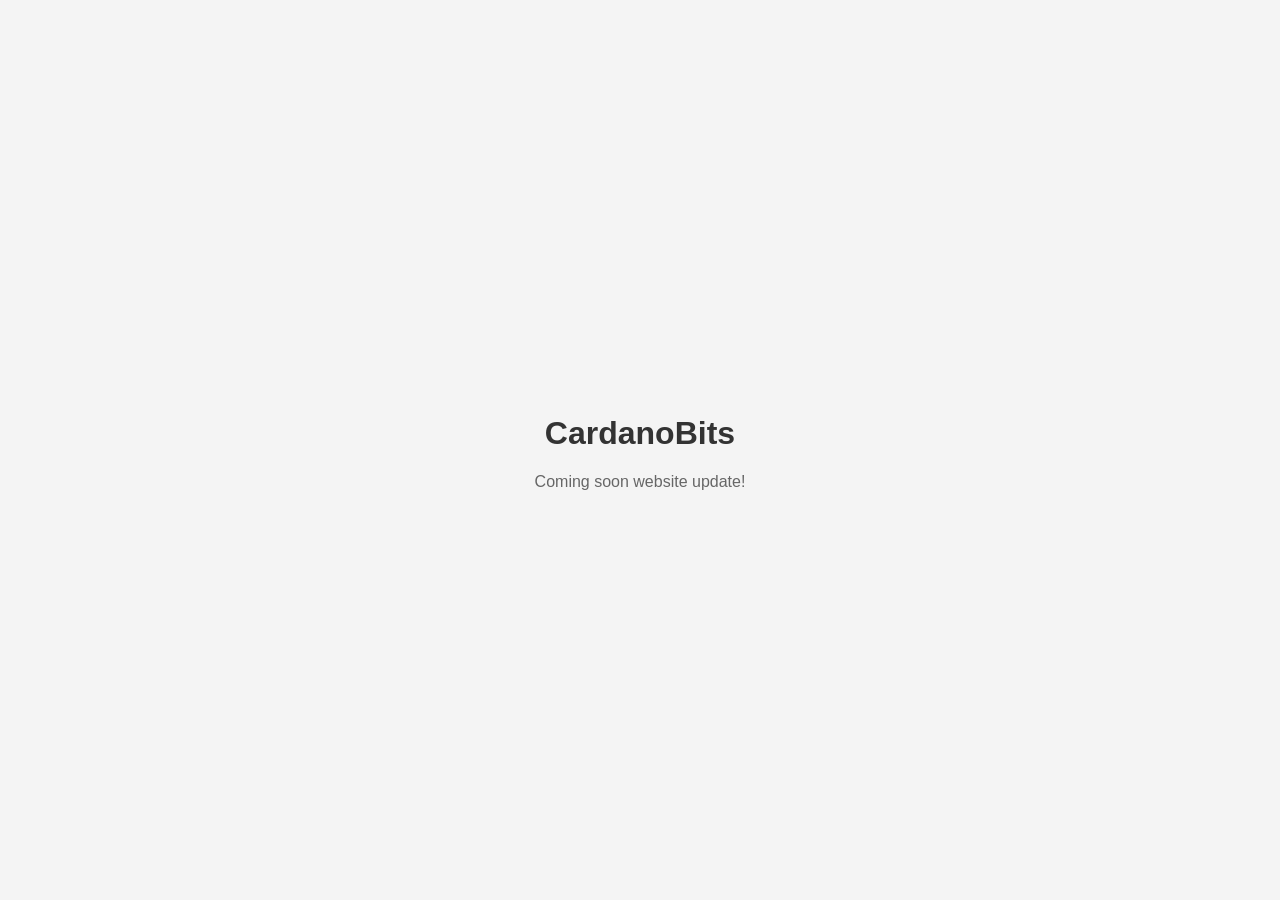
==== commit 2d736475: "Create index.html Justo to configure github DNS" ====
--- a/index.html
+++ b/index.html
@@ -1,18 +1,34 @@
-<!DOCTYPE html><html lang="en"><head><meta charSet="utf-8"/><meta http-equiv="x-ua-compatible" content="ie=edge"/><meta name="viewport" content="width=device-width, initial-scale=1, shrink-to-fit=no"/><style data-href="/styles.fefdbf2ec0767454e137.css" id="gatsby-global-css">@import url(https://fonts.googleapis.com/css2?family=Press+Start+2P&display=swap);
-/*!
- * Bootstrap v4.6.0 (https://getbootstrap.com/)
- * Copyright 2011-2021 The Bootstrap Authors
- * Copyright 2011-2021 Twitter, Inc.
- * Licensed under MIT (https://github.com/twbs/bootstrap/blob/main/LICENSE)
- */:root{--blue:#007bff;--indigo:#6610f2;--purple:#6f42c1;--pink:#e83e8c;--red:#dc3545;--orange:#fd7e14;--yellow:#ffc107;--green:#28a745;--teal:#20c997;--cyan:#17a2b8;--white:#fff;--gray:#6c757d;--gray-dark:#343a40;--primary:#007bff;--secondary:#6c757d;--success:#28a745;--info:#17a2b8;--warning:#ffc107;--danger:#dc3545;--light:#f8f9fa;--dark:#343a40;--breakpoint-xs:0;--breakpoint-sm:576px;--breakpoint-md:768px;--breakpoint-lg:992px;--breakpoint-xl:1200px;--font-family-sans-serif:-apple-system,BlinkMacSystemFont,"Segoe UI",Roboto,"Helvetica Neue",Arial,"Noto Sans","Liberation Sans",sans-serif,"Apple Color Emoji","Segoe UI Emoji","Segoe UI Symbol","Noto Color Emoji";--font-family-monospace:SFMono-Regular,Menlo,Monaco,Consolas,"Liberation Mono","Courier New",monospace}article,aside,figcaption,figure,footer,header,hgroup,main,nav,section{display:block}body{font-family:-apple-system,BlinkMacSystemFont,Segoe UI,Roboto,Helvetica Neue,Arial,Noto Sans,Liberation Sans,sans-serif,Apple Color Emoji,Segoe UI Emoji,Segoe UI Symbol,Noto Color Emoji;font-size:1rem;font-weight:400;line-height:1.5;color:#212529;text-align:left}[tabindex="-1"]:focus:not(:focus-visible){outline:0!important}h1,h2,h3,h4,h5,h6{margin-bottom:.5rem}p{margin-bottom:1rem}abbr[data-original-title],abbr[title]{-webkit-text-decoration-skip-ink:none;text-decoration-skip-ink:none}address,dl,ol,ul{margin-bottom:1rem}dt{font-weight:700}dd{margin-bottom:.5rem}blockquote{margin:0 0 1rem}a{color:#007bff}a:hover{color:#0056b3;text-decoration:underline}a:not([href]):not([class]),a:not([href]):not([class]):hover{color:inherit;text-decoration:none}code,kbd,pre,samp{font-family:SFMono-Regular,Menlo,Monaco,Consolas,Liberation Mono,Courier New,monospace}pre{margin-bottom:1rem;-ms-overflow-style:scrollbar}figure{margin:0 0 1rem}svg{overflow:hidden;vertical-align:middle}caption{padding-top:.75rem;padding-bottom:.75rem;color:#6c757d}th{text-align:-webkit-match-parent}label{display:inline-block;margin-bottom:.5rem}button{border-radius:0}button:focus:not(:focus-visible){outline:0}[role=button]{cursor:pointer}select{word-wrap:normal}[type=button],[type=reset],[type=submit],button{-webkit-appearance:button}[type=button]:not(:disabled),[type=reset]:not(:disabled),[type=submit]:not(:disabled),button:not(:disabled){cursor:pointer}legend{margin-bottom:.5rem;font-size:1.5rem}[type=search]::-webkit-search-decoration{-webkit-appearance:none}summary{cursor:pointer}.h1,.h2,.h3,.h4,.h5,.h6,h1,h2,h3,h4,h5,h6{margin-bottom:.5rem;font-weight:500;line-height:1.2}.h1,h1{font-size:2.5rem}.h2,h2{font-size:2rem}.h3,h3{font-size:1.75rem}.h4,h4{font-size:1.5rem}.h5,h5{font-size:1.25rem}.h6,h6{font-size:1rem}.lead{font-size:1.25rem;font-weight:300}.display-1{font-size:6rem}.display-1,.display-2{font-weight:300;line-height:1.2}.display-2{font-size:5.5rem}.display-3{font-size:4.5rem}.display-3,.display-4{font-weight:300;line-height:1.2}.display-4{font-size:3.5rem}hr{margin-top:1rem;margin-bottom:1rem;border:0;border-top:1px solid rgba(0,0,0,.1)}.small,small{font-size:80%;font-weight:400}.mark,mark{padding:.2em;background-color:#fcf8e3}.list-inline,.list-unstyled{padding-left:0;list-style:none}.list-inline-item{display:inline-block}.list-inline-item:not(:last-child){margin-right:.5rem}.initialism{font-size:90%;text-transform:uppercase}.blockquote{margin-bottom:1rem;font-size:1.25rem}.blockquote-footer{display:block;font-size:80%;color:#6c757d}.blockquote-footer:before{content:"\2014\A0"}.img-fluid,.img-thumbnail{max-width:100%;height:auto}.img-thumbnail{padding:.25rem;background-color:#fff;border:1px solid #dee2e6;border-radius:.25rem}.figure{display:inline-block}.figure-img{margin-bottom:.5rem;line-height:1}.figure-caption{font-size:90%;color:#6c757d}code{font-size:87.5%;color:#e83e8c;word-wrap:break-word}a>code{color:inherit}kbd{padding:.2rem .4rem;font-size:87.5%;color:#fff;background-color:#212529;border-radius:.2rem}kbd kbd{padding:0;font-size:100%;font-weight:700}pre{display:block;font-size:87.5%;color:#212529}pre code{font-size:inherit;color:inherit;word-break:normal}.pre-scrollable{max-height:340px;overflow-y:scroll}.container,.container-fluid,.container-lg,.container-md,.container-sm,.container-xl{width:100%;padding-right:15px;padding-left:15px;margin-right:auto;margin-left:auto}@media (min-width:576px){.container,.container-sm{max-width:540px}}@media (min-width:768px){.container,.container-md,.container-sm{max-width:720px}}@media (min-width:992px){.container,.container-lg,.container-md,.container-sm{max-width:960px}}@media (min-width:1200px){.container,.container-lg,.container-md,.container-sm,.container-xl{max-width:1140px}}.row{display:flex;flex-wrap:wrap;margin-right:-15px;margin-left:-15px}.no-gutters{margin-right:0;margin-left:0}.no-gutters>.col,.no-gutters>[class*=col-]{padding-right:0;padding-left:0}.col,.col-1,.col-2,.col-3,.col-4,.col-5,.col-6,.col-7,.col-8,.col-9,.col-10,.col-11,.col-12,.col-auto,.col-lg,.col-lg-1,.col-lg-2,.col-lg-3,.col-lg-4,.col-lg-5,.col-lg-6,.col-lg-7,.col-lg-8,.col-lg-9,.col-lg-10,.col-lg-11,.col-lg-12,.col-lg-auto,.col-md,.col-md-1,.col-md-2,.col-md-3,.col-md-4,.col-md-5,.col-md-6,.col-md-7,.col-md-8,.col-md-9,.col-md-10,.col-md-11,.col-md-12,.col-md-auto,.col-sm,.col-sm-1,.col-sm-2,.col-sm-3,.col-sm-4,.col-sm-5,.col-sm-6,.col-sm-7,.col-sm-8,.col-sm-9,.col-sm-10,.col-sm-11,.col-sm-12,.col-sm-auto,.col-xl,.col-xl-1,.col-xl-2,.col-xl-3,.col-xl-4,.col-xl-5,.col-xl-6,.col-xl-7,.col-xl-8,.col-xl-9,.col-xl-10,.col-xl-11,.col-xl-12,.col-xl-auto{position:relative;width:100%;padding-right:15px;padding-left:15px}.col{flex-basis:0;flex-grow:1;max-width:100%}.row-cols-1>*{flex:0 0 100%;max-width:100%}.row-cols-2>*{flex:0 0 50%;max-width:50%}.row-cols-3>*{flex:0 0 33.33333%;max-width:33.33333%}.row-cols-4>*{flex:0 0 25%;max-width:25%}.row-cols-5>*{flex:0 0 20%;max-width:20%}.row-cols-6>*{flex:0 0 16.66667%;max-width:16.66667%}.col-auto{flex:0 0 auto;width:auto;max-width:100%}.col-1{flex:0 0 8.33333%;max-width:8.33333%}.col-2{flex:0 0 16.66667%;max-width:16.66667%}.col-3{flex:0 0 25%;max-width:25%}.col-4{flex:0 0 33.33333%;max-width:33.33333%}.col-5{flex:0 0 41.66667%;max-width:41.66667%}.col-6{flex:0 0 50%;max-width:50%}.col-7{flex:0 0 58.33333%;max-width:58.33333%}.col-8{flex:0 0 66.66667%;max-width:66.66667%}.col-9{flex:0 0 75%;max-width:75%}.col-10{flex:0 0 83.33333%;max-width:83.33333%}.col-11{flex:0 0 91.66667%;max-width:91.66667%}.col-12{flex:0 0 100%;max-width:100%}.order-first{order:-1}.order-last{order:13}.order-0{order:0}.order-1{order:1}.order-2{order:2}.order-3{order:3}.order-4{order:4}.order-5{order:5}.order-6{order:6}.order-7{order:7}.order-8{order:8}.order-9{order:9}.order-10{order:10}.order-11{order:11}.order-12{order:12}.offset-1{margin-left:8.33333%}.offset-2{margin-left:16.66667%}.offset-3{margin-left:25%}.offset-4{margin-left:33.33333%}.offset-5{margin-left:41.66667%}.offset-6{margin-left:50%}.offset-7{margin-left:58.33333%}.offset-8{margin-left:66.66667%}.offset-9{margin-left:75%}.offset-10{margin-left:83.33333%}.offset-11{margin-left:91.66667%}@media (min-width:576px){.col-sm{flex-basis:0;flex-grow:1;max-width:100%}.row-cols-sm-1>*{flex:0 0 100%;max-width:100%}.row-cols-sm-2>*{flex:0 0 50%;max-width:50%}.row-cols-sm-3>*{flex:0 0 33.33333%;max-width:33.33333%}.row-cols-sm-4>*{flex:0 0 25%;max-width:25%}.row-cols-sm-5>*{flex:0 0 20%;max-width:20%}.row-cols-sm-6>*{flex:0 0 16.66667%;max-width:16.66667%}.col-sm-auto{flex:0 0 auto;width:auto;max-width:100%}.col-sm-1{flex:0 0 8.33333%;max-width:8.33333%}.col-sm-2{flex:0 0 16.66667%;max-width:16.66667%}.col-sm-3{flex:0 0 25%;max-width:25%}.col-sm-4{flex:0 0 33.33333%;max-width:33.33333%}.col-sm-5{flex:0 0 41.66667%;max-width:41.66667%}.col-sm-6{flex:0 0 50%;max-width:50%}.col-sm-7{flex:0 0 58.33333%;max-width:58.33333%}.col-sm-8{flex:0 0 66.66667%;max-width:66.66667%}.col-sm-9{flex:0 0 75%;max-width:75%}.col-sm-10{flex:0 0 83.33333%;max-width:83.33333%}.col-sm-11{flex:0 0 91.66667%;max-width:91.66667%}.col-sm-12{flex:0 0 100%;max-width:100%}.order-sm-first{order:-1}.order-sm-last{order:13}.order-sm-0{order:0}.order-sm-1{order:1}.order-sm-2{order:2}.order-sm-3{order:3}.order-sm-4{order:4}.order-sm-5{order:5}.order-sm-6{order:6}.order-sm-7{order:7}.order-sm-8{order:8}.order-sm-9{order:9}.order-sm-10{order:10}.order-sm-11{order:11}.order-sm-12{order:12}.offset-sm-0{margin-left:0}.offset-sm-1{margin-left:8.33333%}.offset-sm-2{margin-left:16.66667%}.offset-sm-3{margin-left:25%}.offset-sm-4{margin-left:33.33333%}.offset-sm-5{margin-left:41.66667%}.offset-sm-6{margin-left:50%}.offset-sm-7{margin-left:58.33333%}.offset-sm-8{margin-left:66.66667%}.offset-sm-9{margin-left:75%}.offset-sm-10{margin-left:83.33333%}.offset-sm-11{margin-left:91.66667%}}@media (min-width:768px){.col-md{flex-basis:0;flex-grow:1;max-width:100%}.row-cols-md-1>*{flex:0 0 100%;max-width:100%}.row-cols-md-2>*{flex:0 0 50%;max-width:50%}.row-cols-md-3>*{flex:0 0 33.33333%;max-width:33.33333%}.row-cols-md-4>*{flex:0 0 25%;max-width:25%}.row-cols-md-5>*{flex:0 0 20%;max-width:20%}.row-cols-md-6>*{flex:0 0 16.66667%;max-width:16.66667%}.col-md-auto{flex:0 0 auto;width:auto;max-width:100%}.col-md-1{flex:0 0 8.33333%;max-width:8.33333%}.col-md-2{flex:0 0 16.66667%;max-width:16.66667%}.col-md-3{flex:0 0 25%;max-width:25%}.col-md-4{flex:0 0 33.33333%;max-width:33.33333%}.col-md-5{flex:0 0 41.66667%;max-width:41.66667%}.col-md-6{flex:0 0 50%;max-width:50%}.col-md-7{flex:0 0 58.33333%;max-width:58.33333%}.col-md-8{flex:0 0 66.66667%;max-width:66.66667%}.col-md-9{flex:0 0 75%;max-width:75%}.col-md-10{flex:0 0 83.33333%;max-width:83.33333%}.col-md-11{flex:0 0 91.66667%;max-width:91.66667%}.col-md-12{flex:0 0 100%;max-width:100%}.order-md-first{order:-1}.order-md-last{order:13}.order-md-0{order:0}.order-md-1{order:1}.order-md-2{order:2}.order-md-3{order:3}.order-md-4{order:4}.order-md-5{order:5}.order-md-6{order:6}.order-md-7{order:7}.order-md-8{order:8}.order-md-9{order:9}.order-md-10{order:10}.order-md-11{order:11}.order-md-12{order:12}.offset-md-0{margin-left:0}.offset-md-1{margin-left:8.33333%}.offset-md-2{margin-left:16.66667%}.offset-md-3{margin-left:25%}.offset-md-4{margin-left:33.33333%}.offset-md-5{margin-left:41.66667%}.offset-md-6{margin-left:50%}.offset-md-7{margin-left:58.33333%}.offset-md-8{margin-left:66.66667%}.offset-md-9{margin-left:75%}.offset-md-10{margin-left:83.33333%}.offset-md-11{margin-left:91.66667%}}@media (min-width:992px){.col-lg{flex-basis:0;flex-grow:1;max-width:100%}.row-cols-lg-1>*{flex:0 0 100%;max-width:100%}.row-cols-lg-2>*{flex:0 0 50%;max-width:50%}.row-cols-lg-3>*{flex:0 0 33.33333%;max-width:33.33333%}.row-cols-lg-4>*{flex:0 0 25%;max-width:25%}.row-cols-lg-5>*{flex:0 0 20%;max-width:20%}.row-cols-lg-6>*{flex:0 0 16.66667%;max-width:16.66667%}.col-lg-auto{flex:0 0 auto;width:auto;max-width:100%}.col-lg-1{flex:0 0 8.33333%;max-width:8.33333%}.col-lg-2{flex:0 0 16.66667%;max-width:16.66667%}.col-lg-3{flex:0 0 25%;max-width:25%}.col-lg-4{flex:0 0 33.33333%;max-width:33.33333%}.col-lg-5{flex:0 0 41.66667%;max-width:41.66667%}.col-lg-6{flex:0 0 50%;max-width:50%}.col-lg-7{flex:0 0 58.33333%;max-width:58.33333%}.col-lg-8{flex:0 0 66.66667%;max-width:66.66667%}.col-lg-9{flex:0 0 75%;max-width:75%}.col-lg-10{flex:0 0 83.33333%;max-width:83.33333%}.col-lg-11{flex:0 0 91.66667%;max-width:91.66667%}.col-lg-12{flex:0 0 100%;max-width:100%}.order-lg-first{order:-1}.order-lg-last{order:13}.order-lg-0{order:0}.order-lg-1{order:1}.order-lg-2{order:2}.order-lg-3{order:3}.order-lg-4{order:4}.order-lg-5{order:5}.order-lg-6{order:6}.order-lg-7{order:7}.order-lg-8{order:8}.order-lg-9{order:9}.order-lg-10{order:10}.order-lg-11{order:11}.order-lg-12{order:12}.offset-lg-0{margin-left:0}.offset-lg-1{margin-left:8.33333%}.offset-lg-2{margin-left:16.66667%}.offset-lg-3{margin-left:25%}.offset-lg-4{margin-left:33.33333%}.offset-lg-5{margin-left:41.66667%}.offset-lg-6{margin-left:50%}.offset-lg-7{margin-left:58.33333%}.offset-lg-8{margin-left:66.66667%}.offset-lg-9{margin-left:75%}.offset-lg-10{margin-left:83.33333%}.offset-lg-11{margin-left:91.66667%}}@media (min-width:1200px){.col-xl{flex-basis:0;flex-grow:1;max-width:100%}.row-cols-xl-1>*{flex:0 0 100%;max-width:100%}.row-cols-xl-2>*{flex:0 0 50%;max-width:50%}.row-cols-xl-3>*{flex:0 0 33.33333%;max-width:33.33333%}.row-cols-xl-4>*{flex:0 0 25%;max-width:25%}.row-cols-xl-5>*{flex:0 0 20%;max-width:20%}.row-cols-xl-6>*{flex:0 0 16.66667%;max-width:16.66667%}.col-xl-auto{flex:0 0 auto;width:auto;max-width:100%}.col-xl-1{flex:0 0 8.33333%;max-width:8.33333%}.col-xl-2{flex:0 0 16.66667%;max-width:16.66667%}.col-xl-3{flex:0 0 25%;max-width:25%}.col-xl-4{flex:0 0 33.33333%;max-width:33.33333%}.col-xl-5{flex:0 0 41.66667%;max-width:41.66667%}.col-xl-6{flex:0 0 50%;max-width:50%}.col-xl-7{flex:0 0 58.33333%;max-width:58.33333%}.col-xl-8{flex:0 0 66.66667%;max-width:66.66667%}.col-xl-9{flex:0 0 75%;max-width:75%}.col-xl-10{flex:0 0 83.33333%;max-width:83.33333%}.col-xl-11{flex:0 0 91.66667%;max-width:91.66667%}.col-xl-12{flex:0 0 100%;max-width:100%}.order-xl-first{order:-1}.order-xl-last{order:13}.order-xl-0{order:0}.order-xl-1{order:1}.order-xl-2{order:2}.order-xl-3{order:3}.order-xl-4{order:4}.order-xl-5{order:5}.order-xl-6{order:6}.order-xl-7{order:7}.order-xl-8{order:8}.order-xl-9{order:9}.order-xl-10{order:10}.order-xl-11{order:11}.order-xl-12{order:12}.offset-xl-0{margin-left:0}.offset-xl-1{margin-left:8.33333%}.offset-xl-2{margin-left:16.66667%}.offset-xl-3{margin-left:25%}.offset-xl-4{margin-left:33.33333%}.offset-xl-5{margin-left:41.66667%}.offset-xl-6{margin-left:50%}.offset-xl-7{margin-left:58.33333%}.offset-xl-8{margin-left:66.66667%}.offset-xl-9{margin-left:75%}.offset-xl-10{margin-left:83.33333%}.offset-xl-11{margin-left:91.66667%}}.table{width:100%;margin-bottom:1rem;color:#212529}.table td,.table th{padding:.75rem;vertical-align:top;border-top:1px solid #dee2e6}.table thead th{vertical-align:bottom;border-bottom:2px solid #dee2e6}.table tbody+tbody{border-top:2px solid #dee2e6}.table-sm td,.table-sm th{padding:.3rem}.table-bordered,.table-bordered td,.table-bordered th{border:1px solid #dee2e6}.table-bordered thead td,.table-bordered thead th{border-bottom-width:2px}.table-borderless tbody+tbody,.table-borderless td,.table-borderless th,.table-borderless thead th{border:0}.table-striped tbody tr:nth-of-type(odd){background-color:rgba(0,0,0,.05)}.table-hover tbody tr:hover{color:#212529;background-color:rgba(0,0,0,.075)}.table-primary,.table-primary>td,.table-primary>th{background-color:#b8daff}.table-primary tbody+tbody,.table-primary td,.table-primary th,.table-primary thead th{border-color:#7abaff}.table-hover .table-primary:hover,.table-hover .table-primary:hover>td,.table-hover .table-primary:hover>th{background-color:#9fcdff}.table-secondary,.table-secondary>td,.table-secondary>th{background-color:#d6d8db}.table-secondary tbody+tbody,.table-secondary td,.table-secondary th,.table-secondary thead th{border-color:#b3b7bb}.table-hover .table-secondary:hover,.table-hover .table-secondary:hover>td,.table-hover .table-secondary:hover>th{background-color:#c8cbcf}.table-success,.table-success>td,.table-success>th{background-color:#c3e6cb}.table-success tbody+tbody,.table-success td,.table-success th,.table-success thead th{border-color:#8fd19e}.table-hover .table-success:hover,.table-hover .table-success:hover>td,.table-hover .table-success:hover>th{background-color:#b1dfbb}.table-info,.table-info>td,.table-info>th{background-color:#bee5eb}.table-info tbody+tbody,.table-info td,.table-info th,.table-info thead th{border-color:#86cfda}.table-hover .table-info:hover,.table-hover .table-info:hover>td,.table-hover .table-info:hover>th{background-color:#abdde5}.table-warning,.table-warning>td,.table-warning>th{background-color:#ffeeba}.table-warning tbody+tbody,.table-warning td,.table-warning th,.table-warning thead th{border-color:#ffdf7e}.table-hover .table-warning:hover,.table-hover .table-warning:hover>td,.table-hover .table-warning:hover>th{background-color:#ffe8a1}.table-danger,.table-danger>td,.table-danger>th{background-color:#f5c6cb}.table-danger tbody+tbody,.table-danger td,.table-danger th,.table-danger thead th{border-color:#ed969e}.table-hover .table-danger:hover,.table-hover .table-danger:hover>td,.table-hover .table-danger:hover>th{background-color:#f1b0b7}.table-light,.table-light>td,.table-light>th{background-color:#fdfdfe}.table-light tbody+tbody,.table-light td,.table-light th,.table-light thead th{border-color:#fbfcfc}.table-hover .table-light:hover,.table-hover .table-light:hover>td,.table-hover .table-light:hover>th{background-color:#ececf6}.table-dark,.table-dark>td,.table-dark>th{background-color:#c6c8ca}.table-dark tbody+tbody,.table-dark td,.table-dark th,.table-dark thead th{border-color:#95999c}.table-hover .table-dark:hover,.table-hover .table-dark:hover>td,.table-hover .table-dark:hover>th{background-color:#b9bbbe}.table-active,.table-active>td,.table-active>th,.table-hover .table-active:hover,.table-hover .table-active:hover>td,.table-hover .table-active:hover>th{background-color:rgba(0,0,0,.075)}.table .thead-dark th{color:#fff;background-color:#343a40;border-color:#454d55}.table .thead-light th{color:#495057;background-color:#e9ecef;border-color:#dee2e6}.table-dark{color:#fff;background-color:#343a40}.table-dark td,.table-dark th,.table-dark thead th{border-color:#454d55}.table-dark.table-bordered{border:0}.table-dark.table-striped tbody tr:nth-of-type(odd){background-color:hsla(0,0%,100%,.05)}.table-dark.table-hover tbody tr:hover{color:#fff;background-color:hsla(0,0%,100%,.075)}@media (max-width:575.98px){.table-responsive-sm{display:block;width:100%;overflow-x:auto;-webkit-overflow-scrolling:touch}.table-responsive-sm>.table-bordered{border:0}}@media (max-width:767.98px){.table-responsive-md{display:block;width:100%;overflow-x:auto;-webkit-overflow-scrolling:touch}.table-responsive-md>.table-bordered{border:0}}@media (max-width:991.98px){.table-responsive-lg{display:block;width:100%;overflow-x:auto;-webkit-overflow-scrolling:touch}.table-responsive-lg>.table-bordered{border:0}}@media (max-width:1199.98px){.table-responsive-xl{display:block;width:100%;overflow-x:auto;-webkit-overflow-scrolling:touch}.table-responsive-xl>.table-bordered{border:0}}.table-responsive{display:block;width:100%;overflow-x:auto;-webkit-overflow-scrolling:touch}.table-responsive>.table-bordered{border:0}.form-control{display:block;width:100%;height:calc(1.5em + .75rem + 2px);padding:.375rem .75rem;font-size:1rem;font-weight:400;line-height:1.5;color:#495057;background-color:#fff;background-clip:padding-box;border:1px solid #ced4da;border-radius:.25rem;transition:border-color .15s ease-in-out,box-shadow .15s ease-in-out}@media (prefers-reduced-motion:reduce){.form-control{transition:none}}.form-control::-ms-expand{background-color:transparent;border:0}.form-control:-moz-focusring{color:transparent;text-shadow:0 0 0 #495057}.form-control:focus{color:#495057;background-color:#fff;border-color:#80bdff;outline:0;box-shadow:0 0 0 .2rem rgba(0,123,255,.25)}.form-control:-ms-input-placeholder{color:#6c757d;opacity:1}.form-control::placeholder{color:#6c757d;opacity:1}.form-control:disabled,.form-control[readonly]{background-color:#e9ecef;opacity:1}input[type=date].form-control,input[type=datetime-local].form-control,input[type=month].form-control,input[type=time].form-control{-webkit-appearance:none;appearance:none}select.form-control:focus::-ms-value{color:#495057;background-color:#fff}.form-control-file,.form-control-range{display:block;width:100%}.col-form-label{padding-top:calc(.375rem + 1px);padding-bottom:calc(.375rem + 1px);margin-bottom:0;font-size:inherit;line-height:1.5}.col-form-label-lg{padding-top:calc(.5rem + 1px);padding-bottom:calc(.5rem + 1px);font-size:1.25rem;line-height:1.5}.col-form-label-sm{padding-top:calc(.25rem + 1px);padding-bottom:calc(.25rem + 1px);font-size:.875rem;line-height:1.5}.form-control-plaintext{display:block;width:100%;padding:.375rem 0;margin-bottom:0;font-size:1rem;line-height:1.5;color:#212529;background-color:transparent;border:solid transparent;border-width:1px 0}.form-control-plaintext.form-control-lg,.form-control-plaintext.form-control-sm{padding-right:0;padding-left:0}.form-control-sm{height:calc(1.5em + .5rem + 2px);padding:.25rem .5rem;font-size:.875rem;line-height:1.5;border-radius:.2rem}.form-control-lg{height:calc(1.5em + 1rem + 2px);padding:.5rem 1rem;font-size:1.25rem;line-height:1.5;border-radius:.3rem}select.form-control[multiple],select.form-control[size],textarea.form-control{height:auto}.form-group{margin-bottom:1rem}.form-text{display:block;margin-top:.25rem}.form-row{display:flex;flex-wrap:wrap;margin-right:-5px;margin-left:-5px}.form-row>.col,.form-row>[class*=col-]{padding-right:5px;padding-left:5px}.form-check{position:relative;display:block;padding-left:1.25rem}.form-check-input{position:absolute;margin-top:.3rem;margin-left:-1.25rem}.form-check-input:disabled~.form-check-label,.form-check-input[disabled]~.form-check-label{color:#6c757d}.form-check-label{margin-bottom:0}.form-check-inline{display:inline-flex;align-items:center;padding-left:0;margin-right:.75rem}.form-check-inline .form-check-input{position:static;margin-top:0;margin-right:.3125rem;margin-left:0}.valid-feedback{display:none;width:100%;margin-top:.25rem;font-size:80%;color:#28a745}.valid-tooltip{position:absolute;top:100%;left:0;z-index:5;display:none;max-width:100%;padding:.25rem .5rem;margin-top:.1rem;font-size:.875rem;line-height:1.5;color:#fff;background-color:rgba(40,167,69,.9);border-radius:.25rem}.form-row>.col>.valid-tooltip,.form-row>[class*=col-]>.valid-tooltip{left:5px}.is-valid~.valid-feedback,.is-valid~.valid-tooltip,.was-validated :valid~.valid-feedback,.was-validated :valid~.valid-tooltip{display:block}.form-control.is-valid,.was-validated .form-control:valid{border-color:#28a745;padding-right:calc(1.5em + .75rem);background-image:url("data:image/svg+xml;charset=utf-8,%3Csvg xmlns='http://www.w3.org/2000/svg' width='8' height='8' viewBox='0 0 8 8'%3E%3Cpath fill='%2328a745' d='M2.3 6.73L.6 4.53c-.4-1.04.46-1.4 1.1-.8l1.1 1.4 3.4-3.8c.6-.63 1.6-.27 1.2.7l-4 4.6c-.43.5-.8.4-1.1.1z'/%3E%3C/svg%3E");background-repeat:no-repeat;background-position:right calc(.375em + .1875rem) center;background-size:calc(.75em + .375rem) calc(.75em + .375rem)}.form-control.is-valid:focus,.was-validated .form-control:valid:focus{border-color:#28a745;box-shadow:0 0 0 .2rem rgba(40,167,69,.25)}.was-validated textarea.form-control:valid,textarea.form-control.is-valid{padding-right:calc(1.5em + .75rem);background-position:top calc(.375em + .1875rem) right calc(.375em + .1875rem)}.custom-select.is-valid,.was-validated .custom-select:valid{border-color:#28a745;padding-right:calc(.75em + 2.3125rem);background:url("data:image/svg+xml;charset=utf-8,%3Csvg xmlns='http://www.w3.org/2000/svg' width='4' height='5' viewBox='0 0 4 5'%3E%3Cpath fill='%23343a40' d='M2 0L0 2h4zm0 5L0 3h4z'/%3E%3C/svg%3E") right .75rem center/8px 10px no-repeat,#fff url("data:image/svg+xml;charset=utf-8,%3Csvg xmlns='http://www.w3.org/2000/svg' width='8' height='8' viewBox='0 0 8 8'%3E%3Cpath fill='%2328a745' d='M2.3 6.73L.6 4.53c-.4-1.04.46-1.4 1.1-.8l1.1 1.4 3.4-3.8c.6-.63 1.6-.27 1.2.7l-4 4.6c-.43.5-.8.4-1.1.1z'/%3E%3C/svg%3E") center right 1.75rem/calc(.75em + .375rem) calc(.75em + .375rem) no-repeat}.custom-select.is-valid:focus,.was-validated .custom-select:valid:focus{border-color:#28a745;box-shadow:0 0 0 .2rem rgba(40,167,69,.25)}.form-check-input.is-valid~.form-check-label,.was-validated .form-check-input:valid~.form-check-label{color:#28a745}.form-check-input.is-valid~.valid-feedback,.form-check-input.is-valid~.valid-tooltip,.was-validated .form-check-input:valid~.valid-feedback,.was-validated .form-check-input:valid~.valid-tooltip{display:block}.custom-control-input.is-valid~.custom-control-label,.was-validated .custom-control-input:valid~.custom-control-label{color:#28a745}.custom-control-input.is-valid~.custom-control-label:before,.was-validated .custom-control-input:valid~.custom-control-label:before{border-color:#28a745}.custom-control-input.is-valid:checked~.custom-control-label:before,.was-validated .custom-control-input:valid:checked~.custom-control-label:before{border-color:#34ce57;background-color:#34ce57}.custom-control-input.is-valid:focus~.custom-control-label:before,.was-validated .custom-control-input:valid:focus~.custom-control-label:before{box-shadow:0 0 0 .2rem rgba(40,167,69,.25)}.custom-control-input.is-valid:focus:not(:checked)~.custom-control-label:before,.custom-file-input.is-valid~.custom-file-label,.was-validated .custom-control-input:valid:focus:not(:checked)~.custom-control-label:before,.was-validated .custom-file-input:valid~.custom-file-label{border-color:#28a745}.custom-file-input.is-valid:focus~.custom-file-label,.was-validated .custom-file-input:valid:focus~.custom-file-label{border-color:#28a745;box-shadow:0 0 0 .2rem rgba(40,167,69,.25)}.invalid-feedback{display:none;width:100%;margin-top:.25rem;font-size:80%;color:#dc3545}.invalid-tooltip{position:absolute;top:100%;left:0;z-index:5;display:none;max-width:100%;padding:.25rem .5rem;margin-top:.1rem;font-size:.875rem;line-height:1.5;color:#fff;background-color:rgba(220,53,69,.9);border-radius:.25rem}.form-row>.col>.invalid-tooltip,.form-row>[class*=col-]>.invalid-tooltip{left:5px}.is-invalid~.invalid-feedback,.is-invalid~.invalid-tooltip,.was-validated :invalid~.invalid-feedback,.was-validated :invalid~.invalid-tooltip{display:block}.form-control.is-invalid,.was-validated .form-control:invalid{border-color:#dc3545;padding-right:calc(1.5em + .75rem);background-image:url("data:image/svg+xml;charset=utf-8,%3Csvg xmlns='http://www.w3.org/2000/svg' width='12' height='12' fill='none' stroke='%23dc3545' viewBox='0 0 12 12'%3E%3Ccircle cx='6' cy='6' r='4.5'/%3E%3Cpath stroke-linejoin='round' d='M5.8 3.6h.4L6 6.5z'/%3E%3Ccircle cx='6' cy='8.2' r='.6' fill='%23dc3545' stroke='none'/%3E%3C/svg%3E");background-repeat:no-repeat;background-position:right calc(.375em + .1875rem) center;background-size:calc(.75em + .375rem) calc(.75em + .375rem)}.form-control.is-invalid:focus,.was-validated .form-control:invalid:focus{border-color:#dc3545;box-shadow:0 0 0 .2rem rgba(220,53,69,.25)}.was-validated textarea.form-control:invalid,textarea.form-control.is-invalid{padding-right:calc(1.5em + .75rem);background-position:top calc(.375em + .1875rem) right calc(.375em + .1875rem)}.custom-select.is-invalid,.was-validated .custom-select:invalid{border-color:#dc3545;padding-right:calc(.75em + 2.3125rem);background:url("data:image/svg+xml;charset=utf-8,%3Csvg xmlns='http://www.w3.org/2000/svg' width='4' height='5' viewBox='0 0 4 5'%3E%3Cpath fill='%23343a40' d='M2 0L0 2h4zm0 5L0 3h4z'/%3E%3C/svg%3E") right .75rem center/8px 10px no-repeat,#fff url("data:image/svg+xml;charset=utf-8,%3Csvg xmlns='http://www.w3.org/2000/svg' width='12' height='12' fill='none' stroke='%23dc3545' viewBox='0 0 12 12'%3E%3Ccircle cx='6' cy='6' r='4.5'/%3E%3Cpath stroke-linejoin='round' d='M5.8 3.6h.4L6 6.5z'/%3E%3Ccircle cx='6' cy='8.2' r='.6' fill='%23dc3545' stroke='none'/%3E%3C/svg%3E") center right 1.75rem/calc(.75em + .375rem) calc(.75em + .375rem) no-repeat}.custom-select.is-invalid:focus,.was-validated .custom-select:invalid:focus{border-color:#dc3545;box-shadow:0 0 0 .2rem rgba(220,53,69,.25)}.form-check-input.is-invalid~.form-check-label,.was-validated .form-check-input:invalid~.form-check-label{color:#dc3545}.form-check-input.is-invalid~.invalid-feedback,.form-check-input.is-invalid~.invalid-tooltip,.was-validated .form-check-input:invalid~.invalid-feedback,.was-validated .form-check-input:invalid~.invalid-tooltip{display:block}.custom-control-input.is-invalid~.custom-control-label,.was-validated .custom-control-input:invalid~.custom-control-label{color:#dc3545}.custom-control-input.is-invalid~.custom-control-label:before,.was-validated .custom-control-input:invalid~.custom-control-label:before{border-color:#dc3545}.custom-control-input.is-invalid:checked~.custom-control-label:before,.was-validated .custom-control-input:invalid:checked~.custom-control-label:before{border-color:#e4606d;background-color:#e4606d}.custom-control-input.is-invalid:focus~.custom-control-label:before,.was-validated .custom-control-input:invalid:focus~.custom-control-label:before{box-shadow:0 0 0 .2rem rgba(220,53,69,.25)}.custom-control-input.is-invalid:focus:not(:checked)~.custom-control-label:before,.custom-file-input.is-invalid~.custom-file-label,.was-validated .custom-control-input:invalid:focus:not(:checked)~.custom-control-label:before,.was-validated .custom-file-input:invalid~.custom-file-label{border-color:#dc3545}.custom-file-input.is-invalid:focus~.custom-file-label,.was-validated .custom-file-input:invalid:focus~.custom-file-label{border-color:#dc3545;box-shadow:0 0 0 .2rem rgba(220,53,69,.25)}.form-inline{display:flex;flex-flow:row wrap;align-items:center}.form-inline .form-check{width:100%}@media (min-width:576px){.form-inline label{justify-content:center}.form-inline .form-group,.form-inline label{display:flex;align-items:center;margin-bottom:0}.form-inline .form-group{flex:0 0 auto;flex-flow:row wrap}.form-inline .form-control{display:inline-block;width:auto;vertical-align:middle}.form-inline .form-control-plaintext{display:inline-block}.form-inline .custom-select,.form-inline .input-group{width:auto}.form-inline .form-check{display:flex;align-items:center;justify-content:center;width:auto;padding-left:0}.form-inline .form-check-input{position:relative;flex-shrink:0;margin-top:0;margin-right:.25rem;margin-left:0}.form-inline .custom-control{align-items:center;justify-content:center}.form-inline .custom-control-label{margin-bottom:0}}.btn{display:inline-block;font-weight:400;color:#212529;text-align:center;vertical-align:middle;-webkit-user-select:none;-ms-user-select:none;user-select:none;background-color:transparent;border:1px solid transparent;padding:.375rem .75rem;font-size:1rem;line-height:1.5;border-radius:.25rem;transition:color .15s ease-in-out,background-color .15s ease-in-out,border-color .15s ease-in-out,box-shadow .15s ease-in-out}@media (prefers-reduced-motion:reduce){.btn{transition:none}}.btn:hover{color:#212529;text-decoration:none}.btn.focus,.btn:focus{outline:0;box-shadow:0 0 0 .2rem rgba(0,123,255,.25)}.btn.disabled,.btn:disabled{opacity:.65}.btn:not(:disabled):not(.disabled){cursor:pointer}a.btn.disabled,fieldset:disabled a.btn{pointer-events:none}.btn-primary{color:#fff;background-color:#007bff;border-color:#007bff}.btn-primary.focus,.btn-primary:focus,.btn-primary:hover{color:#fff;background-color:#0069d9;border-color:#0062cc}.btn-primary.focus,.btn-primary:focus{box-shadow:0 0 0 .2rem rgba(38,143,255,.5)}.btn-primary.disabled,.btn-primary:disabled{color:#fff;background-color:#007bff;border-color:#007bff}.btn-primary:not(:disabled):not(.disabled).active,.btn-primary:not(:disabled):not(.disabled):active,.show>.btn-primary.dropdown-toggle{color:#fff;background-color:#0062cc;border-color:#005cbf}.btn-primary:not(:disabled):not(.disabled).active:focus,.btn-primary:not(:disabled):not(.disabled):active:focus,.show>.btn-primary.dropdown-toggle:focus{box-shadow:0 0 0 .2rem rgba(38,143,255,.5)}.btn-secondary{color:#fff;background-color:#6c757d;border-color:#6c757d}.btn-secondary.focus,.btn-secondary:focus,.btn-secondary:hover{color:#fff;background-color:#5a6268;border-color:#545b62}.btn-secondary.focus,.btn-secondary:focus{box-shadow:0 0 0 .2rem rgba(130,138,145,.5)}.btn-secondary.disabled,.btn-secondary:disabled{color:#fff;background-color:#6c757d;border-color:#6c757d}.btn-secondary:not(:disabled):not(.disabled).active,.btn-secondary:not(:disabled):not(.disabled):active,.show>.btn-secondary.dropdown-toggle{color:#fff;background-color:#545b62;border-color:#4e555b}.btn-secondary:not(:disabled):not(.disabled).active:focus,.btn-secondary:not(:disabled):not(.disabled):active:focus,.show>.btn-secondary.dropdown-toggle:focus{box-shadow:0 0 0 .2rem rgba(130,138,145,.5)}.btn-success{color:#fff;background-color:#28a745;border-color:#28a745}.btn-success.focus,.btn-success:focus,.btn-success:hover{color:#fff;background-color:#218838;border-color:#1e7e34}.btn-success.focus,.btn-success:focus{box-shadow:0 0 0 .2rem rgba(72,180,97,.5)}.btn-success.disabled,.btn-success:disabled{color:#fff;background-color:#28a745;border-color:#28a745}.btn-success:not(:disabled):not(.disabled).active,.btn-success:not(:disabled):not(.disabled):active,.show>.btn-success.dropdown-toggle{color:#fff;background-color:#1e7e34;border-color:#1c7430}.btn-success:not(:disabled):not(.disabled).active:focus,.btn-success:not(:disabled):not(.disabled):active:focus,.show>.btn-success.dropdown-toggle:focus{box-shadow:0 0 0 .2rem rgba(72,180,97,.5)}.btn-info{color:#fff;background-color:#17a2b8;border-color:#17a2b8}.btn-info.focus,.btn-info:focus,.btn-info:hover{color:#fff;background-color:#138496;border-color:#117a8b}.btn-info.focus,.btn-info:focus{box-shadow:0 0 0 .2rem rgba(58,176,195,.5)}.btn-info.disabled,.btn-info:disabled{color:#fff;background-color:#17a2b8;border-color:#17a2b8}.btn-info:not(:disabled):not(.disabled).active,.btn-info:not(:disabled):not(.disabled):active,.show>.btn-info.dropdown-toggle{color:#fff;background-color:#117a8b;border-color:#10707f}.btn-info:not(:disabled):not(.disabled).active:focus,.btn-info:not(:disabled):not(.disabled):active:focus,.show>.btn-info.dropdown-toggle:focus{box-shadow:0 0 0 .2rem rgba(58,176,195,.5)}.btn-warning{color:#212529;background-color:#ffc107;border-color:#ffc107}.btn-warning.focus,.btn-warning:focus,.btn-warning:hover{color:#212529;background-color:#e0a800;border-color:#d39e00}.btn-warning.focus,.btn-warning:focus{box-shadow:0 0 0 .2rem rgba(222,170,12,.5)}.btn-warning.disabled,.btn-warning:disabled{color:#212529;background-color:#ffc107;border-color:#ffc107}.btn-warning:not(:disabled):not(.disabled).active,.btn-warning:not(:disabled):not(.disabled):active,.show>.btn-warning.dropdown-toggle{color:#212529;background-color:#d39e00;border-color:#c69500}.btn-warning:not(:disabled):not(.disabled).active:focus,.btn-warning:not(:disabled):not(.disabled):active:focus,.show>.btn-warning.dropdown-toggle:focus{box-shadow:0 0 0 .2rem rgba(222,170,12,.5)}.btn-danger{color:#fff;background-color:#dc3545;border-color:#dc3545}.btn-danger.focus,.btn-danger:focus,.btn-danger:hover{color:#fff;background-color:#c82333;border-color:#bd2130}.btn-danger.focus,.btn-danger:focus{box-shadow:0 0 0 .2rem rgba(225,83,97,.5)}.btn-danger.disabled,.btn-danger:disabled{color:#fff;background-color:#dc3545;border-color:#dc3545}.btn-danger:not(:disabled):not(.disabled).active,.btn-danger:not(:disabled):not(.disabled):active,.show>.btn-danger.dropdown-toggle{color:#fff;background-color:#bd2130;border-color:#b21f2d}.btn-danger:not(:disabled):not(.disabled).active:focus,.btn-danger:not(:disabled):not(.disabled):active:focus,.show>.btn-danger.dropdown-toggle:focus{box-shadow:0 0 0 .2rem rgba(225,83,97,.5)}.btn-light{color:#212529;background-color:#f8f9fa;border-color:#f8f9fa}.btn-light.focus,.btn-light:focus,.btn-light:hover{color:#212529;background-color:#e2e6ea;border-color:#dae0e5}.btn-light.focus,.btn-light:focus{box-shadow:0 0 0 .2rem rgba(216,217,219,.5)}.btn-light.disabled,.btn-light:disabled{color:#212529;background-color:#f8f9fa;border-color:#f8f9fa}.btn-light:not(:disabled):not(.disabled).active,.btn-light:not(:disabled):not(.disabled):active,.show>.btn-light.dropdown-toggle{color:#212529;background-color:#dae0e5;border-color:#d3d9df}.btn-light:not(:disabled):not(.disabled).active:focus,.btn-light:not(:disabled):not(.disabled):active:focus,.show>.btn-light.dropdown-toggle:focus{box-shadow:0 0 0 .2rem rgba(216,217,219,.5)}.btn-dark{color:#fff;background-color:#343a40;border-color:#343a40}.btn-dark.focus,.btn-dark:focus,.btn-dark:hover{color:#fff;background-color:#23272b;border-color:#1d2124}.btn-dark.focus,.btn-dark:focus{box-shadow:0 0 0 .2rem rgba(82,88,93,.5)}.btn-dark.disabled,.btn-dark:disabled{color:#fff;background-color:#343a40;border-color:#343a40}.btn-dark:not(:disabled):not(.disabled).active,.btn-dark:not(:disabled):not(.disabled):active,.show>.btn-dark.dropdown-toggle{color:#fff;background-color:#1d2124;border-color:#171a1d}.btn-dark:not(:disabled):not(.disabled).active:focus,.btn-dark:not(:disabled):not(.disabled):active:focus,.show>.btn-dark.dropdown-toggle:focus{box-shadow:0 0 0 .2rem rgba(82,88,93,.5)}.btn-outline-primary{color:#007bff;border-color:#007bff}.btn-outline-primary:hover{color:#fff;background-color:#007bff;border-color:#007bff}.btn-outline-primary.focus,.btn-outline-primary:focus{box-shadow:0 0 0 .2rem rgba(0,123,255,.5)}.btn-outline-primary.disabled,.btn-outline-primary:disabled{color:#007bff;background-color:transparent}.btn-outline-primary:not(:disabled):not(.disabled).active,.btn-outline-primary:not(:disabled):not(.disabled):active,.show>.btn-outline-primary.dropdown-toggle{color:#fff;background-color:#007bff;border-color:#007bff}.btn-outline-primary:not(:disabled):not(.disabled).active:focus,.btn-outline-primary:not(:disabled):not(.disabled):active:focus,.show>.btn-outline-primary.dropdown-toggle:focus{box-shadow:0 0 0 .2rem rgba(0,123,255,.5)}.btn-outline-secondary{color:#6c757d;border-color:#6c757d}.btn-outline-secondary:hover{color:#fff;background-color:#6c757d;border-color:#6c757d}.btn-outline-secondary.focus,.btn-outline-secondary:focus{box-shadow:0 0 0 .2rem rgba(108,117,125,.5)}.btn-outline-secondary.disabled,.btn-outline-secondary:disabled{color:#6c757d;background-color:transparent}.btn-outline-secondary:not(:disabled):not(.disabled).active,.btn-outline-secondary:not(:disabled):not(.disabled):active,.show>.btn-outline-secondary.dropdown-toggle{color:#fff;background-color:#6c757d;border-color:#6c757d}.btn-outline-secondary:not(:disabled):not(.disabled).active:focus,.btn-outline-secondary:not(:disabled):not(.disabled):active:focus,.show>.btn-outline-secondary.dropdown-toggle:focus{box-shadow:0 0 0 .2rem rgba(108,117,125,.5)}.btn-outline-success{color:#28a745;border-color:#28a745}.btn-outline-success:hover{color:#fff;background-color:#28a745;border-color:#28a745}.btn-outline-success.focus,.btn-outline-success:focus{box-shadow:0 0 0 .2rem rgba(40,167,69,.5)}.btn-outline-success.disabled,.btn-outline-success:disabled{color:#28a745;background-color:transparent}.btn-outline-success:not(:disabled):not(.disabled).active,.btn-outline-success:not(:disabled):not(.disabled):active,.show>.btn-outline-success.dropdown-toggle{color:#fff;background-color:#28a745;border-color:#28a745}.btn-outline-success:not(:disabled):not(.disabled).active:focus,.btn-outline-success:not(:disabled):not(.disabled):active:focus,.show>.btn-outline-success.dropdown-toggle:focus{box-shadow:0 0 0 .2rem rgba(40,167,69,.5)}.btn-outline-info{color:#17a2b8;border-color:#17a2b8}.btn-outline-info:hover{color:#fff;background-color:#17a2b8;border-color:#17a2b8}.btn-outline-info.focus,.btn-outline-info:focus{box-shadow:0 0 0 .2rem rgba(23,162,184,.5)}.btn-outline-info.disabled,.btn-outline-info:disabled{color:#17a2b8;background-color:transparent}.btn-outline-info:not(:disabled):not(.disabled).active,.btn-outline-info:not(:disabled):not(.disabled):active,.show>.btn-outline-info.dropdown-toggle{color:#fff;background-color:#17a2b8;border-color:#17a2b8}.btn-outline-info:not(:disabled):not(.disabled).active:focus,.btn-outline-info:not(:disabled):not(.disabled):active:focus,.show>.btn-outline-info.dropdown-toggle:focus{box-shadow:0 0 0 .2rem rgba(23,162,184,.5)}.btn-outline-warning{color:#ffc107;border-color:#ffc107}.btn-outline-warning:hover{color:#212529;background-color:#ffc107;border-color:#ffc107}.btn-outline-warning.focus,.btn-outline-warning:focus{box-shadow:0 0 0 .2rem rgba(255,193,7,.5)}.btn-outline-warning.disabled,.btn-outline-warning:disabled{color:#ffc107;background-color:transparent}.btn-outline-warning:not(:disabled):not(.disabled).active,.btn-outline-warning:not(:disabled):not(.disabled):active,.show>.btn-outline-warning.dropdown-toggle{color:#212529;background-color:#ffc107;border-color:#ffc107}.btn-outline-warning:not(:disabled):not(.disabled).active:focus,.btn-outline-warning:not(:disabled):not(.disabled):active:focus,.show>.btn-outline-warning.dropdown-toggle:focus{box-shadow:0 0 0 .2rem rgba(255,193,7,.5)}.btn-outline-danger{color:#dc3545;border-color:#dc3545}.btn-outline-danger:hover{color:#fff;background-color:#dc3545;border-color:#dc3545}.btn-outline-danger.focus,.btn-outline-danger:focus{box-shadow:0 0 0 .2rem rgba(220,53,69,.5)}.btn-outline-danger.disabled,.btn-outline-danger:disabled{color:#dc3545;background-color:transparent}.btn-outline-danger:not(:disabled):not(.disabled).active,.btn-outline-danger:not(:disabled):not(.disabled):active,.show>.btn-outline-danger.dropdown-toggle{color:#fff;background-color:#dc3545;border-color:#dc3545}.btn-outline-danger:not(:disabled):not(.disabled).active:focus,.btn-outline-danger:not(:disabled):not(.disabled):active:focus,.show>.btn-outline-danger.dropdown-toggle:focus{box-shadow:0 0 0 .2rem rgba(220,53,69,.5)}.btn-outline-light{color:#f8f9fa;border-color:#f8f9fa}.btn-outline-light:hover{color:#212529;background-color:#f8f9fa;border-color:#f8f9fa}.btn-outline-light.focus,.btn-outline-light:focus{box-shadow:0 0 0 .2rem rgba(248,249,250,.5)}.btn-outline-light.disabled,.btn-outline-light:disabled{color:#f8f9fa;background-color:transparent}.btn-outline-light:not(:disabled):not(.disabled).active,.btn-outline-light:not(:disabled):not(.disabled):active,.show>.btn-outline-light.dropdown-toggle{color:#212529;background-color:#f8f9fa;border-color:#f8f9fa}.btn-outline-light:not(:disabled):not(.disabled).active:focus,.btn-outline-light:not(:disabled):not(.disabled):active:focus,.show>.btn-outline-light.dropdown-toggle:focus{box-shadow:0 0 0 .2rem rgba(248,249,250,.5)}.btn-outline-dark{color:#343a40;border-color:#343a40}.btn-outline-dark:hover{color:#fff;background-color:#343a40;border-color:#343a40}.btn-outline-dark.focus,.btn-outline-dark:focus{box-shadow:0 0 0 .2rem rgba(52,58,64,.5)}.btn-outline-dark.disabled,.btn-outline-dark:disabled{color:#343a40;background-color:transparent}.btn-outline-dark:not(:disabled):not(.disabled).active,.btn-outline-dark:not(:disabled):not(.disabled):active,.show>.btn-outline-dark.dropdown-toggle{color:#fff;background-color:#343a40;border-color:#343a40}.btn-outline-dark:not(:disabled):not(.disabled).active:focus,.btn-outline-dark:not(:disabled):not(.disabled):active:focus,.show>.btn-outline-dark.dropdown-toggle:focus{box-shadow:0 0 0 .2rem rgba(52,58,64,.5)}.btn-link{font-weight:400;color:#007bff;text-decoration:none}.btn-link:hover{color:#0056b3}.btn-link.focus,.btn-link:focus,.btn-link:hover{text-decoration:underline}.btn-link.disabled,.btn-link:disabled{color:#6c757d;pointer-events:none}.btn-group-lg>.btn,.btn-lg{padding:.5rem 1rem;font-size:1.25rem;line-height:1.5;border-radius:.3rem}.btn-group-sm>.btn,.btn-sm{padding:.25rem .5rem;font-size:.875rem;line-height:1.5;border-radius:.2rem}.btn-block{display:block;width:100%}.btn-block+.btn-block{margin-top:.5rem}input[type=button].btn-block,input[type=reset].btn-block,input[type=submit].btn-block{width:100%}.fade{transition:opacity .15s linear}@media (prefers-reduced-motion:reduce){.fade{transition:none}}.fade:not(.show){opacity:0}.collapse:not(.show){display:none}.collapsing{position:relative;height:0;overflow:hidden;transition:height .35s ease}@media (prefers-reduced-motion:reduce){.collapsing{transition:none}}.dropdown,.dropleft,.dropright,.dropup{position:relative}.dropdown-toggle{white-space:nowrap}.dropdown-toggle:after{display:inline-block;margin-left:.255em;vertical-align:.255em;content:"";border-top:.3em solid;border-right:.3em solid transparent;border-bottom:0;border-left:.3em solid transparent}.dropdown-toggle:empty:after{margin-left:0}.dropdown-menu{position:absolute;top:100%;left:0;z-index:1000;display:none;float:left;min-width:10rem;padding:.5rem 0;margin:.125rem 0 0;font-size:1rem;color:#212529;text-align:left;list-style:none;background-color:#fff;background-clip:padding-box;border:1px solid rgba(0,0,0,.15);border-radius:.25rem}.dropdown-menu-left{right:auto;left:0}.dropdown-menu-right{right:0;left:auto}@media (min-width:576px){.dropdown-menu-sm-left{right:auto;left:0}.dropdown-menu-sm-right{right:0;left:auto}}@media (min-width:768px){.dropdown-menu-md-left{right:auto;left:0}.dropdown-menu-md-right{right:0;left:auto}}@media (min-width:992px){.dropdown-menu-lg-left{right:auto;left:0}.dropdown-menu-lg-right{right:0;left:auto}}@media (min-width:1200px){.dropdown-menu-xl-left{right:auto;left:0}.dropdown-menu-xl-right{right:0;left:auto}}.dropup .dropdown-menu{top:auto;bottom:100%;margin-top:0;margin-bottom:.125rem}.dropup .dropdown-toggle:after{display:inline-block;margin-left:.255em;vertical-align:.255em;content:"";border-top:0;border-right:.3em solid transparent;border-bottom:.3em solid;border-left:.3em solid transparent}.dropup .dropdown-toggle:empty:after{margin-left:0}.dropright .dropdown-menu{top:0;right:auto;left:100%;margin-top:0;margin-left:.125rem}.dropright .dropdown-toggle:after{display:inline-block;margin-left:.255em;vertical-align:.255em;content:"";border-top:.3em solid transparent;border-right:0;border-bottom:.3em solid transparent;border-left:.3em solid}.dropright .dropdown-toggle:empty:after{margin-left:0}.dropright .dropdown-toggle:after{vertical-align:0}.dropleft .dropdown-menu{top:0;right:100%;left:auto;margin-top:0;margin-right:.125rem}.dropleft .dropdown-toggle:after{display:inline-block;margin-left:.255em;vertical-align:.255em;content:"";display:none}.dropleft .dropdown-toggle:before{display:inline-block;margin-right:.255em;vertical-align:.255em;content:"";border-top:.3em solid transparent;border-right:.3em solid;border-bottom:.3em solid transparent}.dropleft .dropdown-toggle:empty:after{margin-left:0}.dropleft .dropdown-toggle:before{vertical-align:0}.dropdown-menu[x-placement^=bottom],.dropdown-menu[x-placement^=left],.dropdown-menu[x-placement^=right],.dropdown-menu[x-placement^=top]{right:auto;bottom:auto}.dropdown-divider{height:0;margin:.5rem 0;overflow:hidden;border-top:1px solid #e9ecef}.dropdown-item{display:block;width:100%;padding:.25rem 1.5rem;clear:both;font-weight:400;color:#212529;text-align:inherit;white-space:nowrap;background-color:transparent;border:0}.dropdown-item:focus,.dropdown-item:hover{color:#16181b;text-decoration:none;background-color:#e9ecef}.dropdown-item.active,.dropdown-item:active{color:#fff;text-decoration:none;background-color:#007bff}.dropdown-item.disabled,.dropdown-item:disabled{color:#adb5bd;pointer-events:none;background-color:transparent}.dropdown-menu.show{display:block}.dropdown-header{display:block;padding:.5rem 1.5rem;margin-bottom:0;font-size:.875rem;color:#6c757d;white-space:nowrap}.dropdown-item-text{display:block;padding:.25rem 1.5rem;color:#212529}.btn-group,.btn-group-vertical{position:relative;display:inline-flex;vertical-align:middle}.btn-group-vertical>.btn,.btn-group>.btn{position:relative;flex:1 1 auto}.btn-group-vertical>.btn.active,.btn-group-vertical>.btn:active,.btn-group-vertical>.btn:focus,.btn-group-vertical>.btn:hover,.btn-group>.btn.active,.btn-group>.btn:active,.btn-group>.btn:focus,.btn-group>.btn:hover{z-index:1}.btn-toolbar{display:flex;flex-wrap:wrap;justify-content:flex-start}.btn-toolbar .input-group{width:auto}.btn-group>.btn-group:not(:first-child),.btn-group>.btn:not(:first-child){margin-left:-1px}.btn-group>.btn-group:not(:last-child)>.btn,.btn-group>.btn:not(:last-child):not(.dropdown-toggle){border-top-right-radius:0;border-bottom-right-radius:0}.btn-group>.btn-group:not(:first-child)>.btn,.btn-group>.btn:not(:first-child){border-top-left-radius:0;border-bottom-left-radius:0}.dropdown-toggle-split{padding-right:.5625rem;padding-left:.5625rem}.dropdown-toggle-split:after,.dropright .dropdown-toggle-split:after,.dropup .dropdown-toggle-split:after{margin-left:0}.dropleft .dropdown-toggle-split:before{margin-right:0}.btn-group-sm>.btn+.dropdown-toggle-split,.btn-sm+.dropdown-toggle-split{padding-right:.375rem;padding-left:.375rem}.btn-group-lg>.btn+.dropdown-toggle-split,.btn-lg+.dropdown-toggle-split{padding-right:.75rem;padding-left:.75rem}.btn-group-vertical{flex-direction:column;align-items:flex-start;justify-content:center}.btn-group-vertical>.btn,.btn-group-vertical>.btn-group{width:100%}.btn-group-vertical>.btn-group:not(:first-child),.btn-group-vertical>.btn:not(:first-child){margin-top:-1px}.btn-group-vertical>.btn-group:not(:last-child)>.btn,.btn-group-vertical>.btn:not(:last-child):not(.dropdown-toggle){border-bottom-right-radius:0;border-bottom-left-radius:0}.btn-group-vertical>.btn-group:not(:first-child)>.btn,.btn-group-vertical>.btn:not(:first-child){border-top-left-radius:0;border-top-right-radius:0}.btn-group-toggle>.btn,.btn-group-toggle>.btn-group>.btn{margin-bottom:0}.btn-group-toggle>.btn-group>.btn input[type=checkbox],.btn-group-toggle>.btn-group>.btn input[type=radio],.btn-group-toggle>.btn input[type=checkbox],.btn-group-toggle>.btn input[type=radio]{position:absolute;clip:rect(0,0,0,0);pointer-events:none}.input-group{position:relative;display:flex;flex-wrap:wrap;align-items:stretch;width:100%}.input-group>.custom-file,.input-group>.custom-select,.input-group>.form-control,.input-group>.form-control-plaintext{position:relative;flex:1 1 auto;width:1%;min-width:0;margin-bottom:0}.input-group>.custom-file+.custom-file,.input-group>.custom-file+.custom-select,.input-group>.custom-file+.form-control,.input-group>.custom-select+.custom-file,.input-group>.custom-select+.custom-select,.input-group>.custom-select+.form-control,.input-group>.form-control+.custom-file,.input-group>.form-control+.custom-select,.input-group>.form-control+.form-control,.input-group>.form-control-plaintext+.custom-file,.input-group>.form-control-plaintext+.custom-select,.input-group>.form-control-plaintext+.form-control{margin-left:-1px}.input-group>.custom-file .custom-file-input:focus~.custom-file-label,.input-group>.custom-select:focus,.input-group>.form-control:focus{z-index:3}.input-group>.custom-file .custom-file-input:focus{z-index:4}.input-group>.custom-select:not(:first-child),.input-group>.form-control:not(:first-child){border-top-left-radius:0;border-bottom-left-radius:0}.input-group>.custom-file{display:flex;align-items:center}.input-group>.custom-file:not(:first-child) .custom-file-label,.input-group>.custom-file:not(:last-child) .custom-file-label{border-top-left-radius:0;border-bottom-left-radius:0}.input-group.has-validation>.custom-file:nth-last-child(n+3) .custom-file-label:after,.input-group.has-validation>.custom-select:nth-last-child(n+3),.input-group.has-validation>.form-control:nth-last-child(n+3),.input-group:not(.has-validation)>.custom-file:not(:last-child) .custom-file-label:after,.input-group:not(.has-validation)>.custom-select:not(:last-child),.input-group:not(.has-validation)>.form-control:not(:last-child){border-top-right-radius:0;border-bottom-right-radius:0}.input-group-append,.input-group-prepend{display:flex}.input-group-append .btn,.input-group-prepend .btn{position:relative;z-index:2}.input-group-append .btn:focus,.input-group-prepend .btn:focus{z-index:3}.input-group-append .btn+.btn,.input-group-append .btn+.input-group-text,.input-group-append .input-group-text+.btn,.input-group-append .input-group-text+.input-group-text,.input-group-prepend .btn+.btn,.input-group-prepend .btn+.input-group-text,.input-group-prepend .input-group-text+.btn,.input-group-prepend .input-group-text+.input-group-text{margin-left:-1px}.input-group-prepend{margin-right:-1px}.input-group-append{margin-left:-1px}.input-group-text{display:flex;align-items:center;padding:.375rem .75rem;margin-bottom:0;font-size:1rem;font-weight:400;line-height:1.5;color:#495057;text-align:center;white-space:nowrap;background-color:#e9ecef;border:1px solid #ced4da;border-radius:.25rem}.input-group-text input[type=checkbox],.input-group-text input[type=radio]{margin-top:0}.input-group-lg>.custom-select,.input-group-lg>.form-control:not(textarea){height:calc(1.5em + 1rem + 2px)}.input-group-lg>.custom-select,.input-group-lg>.form-control,.input-group-lg>.input-group-append>.btn,.input-group-lg>.input-group-append>.input-group-text,.input-group-lg>.input-group-prepend>.btn,.input-group-lg>.input-group-prepend>.input-group-text{padding:.5rem 1rem;font-size:1.25rem;line-height:1.5;border-radius:.3rem}.input-group-sm>.custom-select,.input-group-sm>.form-control:not(textarea){height:calc(1.5em + .5rem + 2px)}.input-group-sm>.custom-select,.input-group-sm>.form-control,.input-group-sm>.input-group-append>.btn,.input-group-sm>.input-group-append>.input-group-text,.input-group-sm>.input-group-prepend>.btn,.input-group-sm>.input-group-prepend>.input-group-text{padding:.25rem .5rem;font-size:.875rem;line-height:1.5;border-radius:.2rem}.input-group-lg>.custom-select,.input-group-sm>.custom-select{padding-right:1.75rem}.input-group.has-validation>.input-group-append:nth-last-child(n+3)>.btn,.input-group.has-validation>.input-group-append:nth-last-child(n+3)>.input-group-text,.input-group:not(.has-validation)>.input-group-append:not(:last-child)>.btn,.input-group:not(.has-validation)>.input-group-append:not(:last-child)>.input-group-text,.input-group>.input-group-append:last-child>.btn:not(:last-child):not(.dropdown-toggle),.input-group>.input-group-append:last-child>.input-group-text:not(:last-child),.input-group>.input-group-prepend>.btn,.input-group>.input-group-prepend>.input-group-text{border-top-right-radius:0;border-bottom-right-radius:0}.input-group>.input-group-append>.btn,.input-group>.input-group-append>.input-group-text,.input-group>.input-group-prepend:first-child>.btn:not(:first-child),.input-group>.input-group-prepend:first-child>.input-group-text:not(:first-child),.input-group>.input-group-prepend:not(:first-child)>.btn,.input-group>.input-group-prepend:not(:first-child)>.input-group-text{border-top-left-radius:0;border-bottom-left-radius:0}.custom-control{position:relative;z-index:1;display:block;min-height:1.5rem;padding-left:1.5rem;-webkit-print-color-adjust:exact;color-adjust:exact}.custom-control-inline{display:inline-flex;margin-right:1rem}.custom-control-input{position:absolute;left:0;z-index:-1;width:1rem;height:1.25rem;opacity:0}.custom-control-input:checked~.custom-control-label:before{color:#fff;border-color:#007bff;background-color:#007bff}.custom-control-input:focus~.custom-control-label:before{box-shadow:0 0 0 .2rem rgba(0,123,255,.25)}.custom-control-input:focus:not(:checked)~.custom-control-label:before{border-color:#80bdff}.custom-control-input:not(:disabled):active~.custom-control-label:before{color:#fff;background-color:#b3d7ff;border-color:#b3d7ff}.custom-control-input:disabled~.custom-control-label,.custom-control-input[disabled]~.custom-control-label{color:#6c757d}.custom-control-input:disabled~.custom-control-label:before,.custom-control-input[disabled]~.custom-control-label:before{background-color:#e9ecef}.custom-control-label{position:relative;margin-bottom:0;vertical-align:top}.custom-control-label:before{pointer-events:none;background-color:#fff;border:1px solid #adb5bd}.custom-control-label:after,.custom-control-label:before{position:absolute;top:.25rem;left:-1.5rem;display:block;width:1rem;height:1rem;content:""}.custom-control-label:after{background:50%/50% 50% no-repeat}.custom-checkbox .custom-control-label:before{border-radius:.25rem}.custom-checkbox .custom-control-input:checked~.custom-control-label:after{background-image:url("data:image/svg+xml;charset=utf-8,%3Csvg xmlns='http://www.w3.org/2000/svg' width='8' height='8' viewBox='0 0 8 8'%3E%3Cpath fill='%23fff' d='M6.564.75l-3.59 3.612-1.538-1.55L0 4.26l2.974 2.99L8 2.193z'/%3E%3C/svg%3E")}.custom-checkbox .custom-control-input:indeterminate~.custom-control-label:before{border-color:#007bff;background-color:#007bff}.custom-checkbox .custom-control-input:indeterminate~.custom-control-label:after{background-image:url("data:image/svg+xml;charset=utf-8,%3Csvg xmlns='http://www.w3.org/2000/svg' width='4' height='4' viewBox='0 0 4 4'%3E%3Cpath stroke='%23fff' d='M0 2h4'/%3E%3C/svg%3E")}.custom-checkbox .custom-control-input:disabled:checked~.custom-control-label:before{background-color:rgba(0,123,255,.5)}.custom-checkbox .custom-control-input:disabled:indeterminate~.custom-control-label:before{background-color:rgba(0,123,255,.5)}.custom-radio .custom-control-label:before{border-radius:50%}.custom-radio .custom-control-input:checked~.custom-control-label:after{background-image:url("data:image/svg+xml;charset=utf-8,%3Csvg xmlns='http://www.w3.org/2000/svg' width='12' height='12' viewBox='-4 -4 8 8'%3E%3Ccircle r='3' fill='%23fff'/%3E%3C/svg%3E")}.custom-radio .custom-control-input:disabled:checked~.custom-control-label:before{background-color:rgba(0,123,255,.5)}.custom-switch{padding-left:2.25rem}.custom-switch .custom-control-label:before{left:-2.25rem;width:1.75rem;pointer-events:all;border-radius:.5rem}.custom-switch .custom-control-label:after{top:calc(.25rem + 2px);left:calc(-2.25rem + 2px);width:calc(1rem - 4px);height:calc(1rem - 4px);background-color:#adb5bd;border-radius:.5rem;transition:transform .15s ease-in-out,background-color .15s ease-in-out,border-color .15s ease-in-out,box-shadow .15s ease-in-out}@media (prefers-reduced-motion:reduce){.custom-switch .custom-control-label:after{transition:none}}.custom-switch .custom-control-input:checked~.custom-control-label:after{background-color:#fff;transform:translateX(.75rem)}.custom-switch .custom-control-input:disabled:checked~.custom-control-label:before{background-color:rgba(0,123,255,.5)}.custom-select{display:inline-block;width:100%;height:calc(1.5em + .75rem + 2px);padding:.375rem 1.75rem .375rem .75rem;font-size:1rem;font-weight:400;line-height:1.5;color:#495057;vertical-align:middle;background:#fff url("data:image/svg+xml;charset=utf-8,%3Csvg xmlns='http://www.w3.org/2000/svg' width='4' height='5' viewBox='0 0 4 5'%3E%3Cpath fill='%23343a40' d='M2 0L0 2h4zm0 5L0 3h4z'/%3E%3C/svg%3E") right .75rem center/8px 10px no-repeat;border:1px solid #ced4da;border-radius:.25rem;-webkit-appearance:none;appearance:none}.custom-select:focus{border-color:#80bdff;outline:0;box-shadow:0 0 0 .2rem rgba(0,123,255,.25)}.custom-select:focus::-ms-value{color:#495057;background-color:#fff}.custom-select[multiple],.custom-select[size]:not([size="1"]){height:auto;padding-right:.75rem;background-image:none}.custom-select:disabled{color:#6c757d;background-color:#e9ecef}.custom-select::-ms-expand{display:none}.custom-select:-moz-focusring{color:transparent;text-shadow:0 0 0 #495057}.custom-select-sm{height:calc(1.5em + .5rem + 2px);padding-top:.25rem;padding-bottom:.25rem;padding-left:.5rem;font-size:.875rem}.custom-select-lg{height:calc(1.5em + 1rem + 2px);padding-top:.5rem;padding-bottom:.5rem;padding-left:1rem;font-size:1.25rem}.custom-file{display:inline-block;margin-bottom:0}.custom-file,.custom-file-input{position:relative;width:100%;height:calc(1.5em + .75rem + 2px)}.custom-file-input{z-index:2;margin:0;overflow:hidden;opacity:0}.custom-file-input:focus~.custom-file-label{border-color:#80bdff;box-shadow:0 0 0 .2rem rgba(0,123,255,.25)}.custom-file-input:disabled~.custom-file-label,.custom-file-input[disabled]~.custom-file-label{background-color:#e9ecef}.custom-file-input:lang(en)~.custom-file-label:after{content:"Browse"}.custom-file-input~.custom-file-label[data-browse]:after{content:attr(data-browse)}.custom-file-label{left:0;z-index:1;height:calc(1.5em + .75rem + 2px);overflow:hidden;font-weight:400;background-color:#fff;border:1px solid #ced4da;border-radius:.25rem}.custom-file-label,.custom-file-label:after{position:absolute;top:0;right:0;padding:.375rem .75rem;line-height:1.5;color:#495057}.custom-file-label:after{bottom:0;z-index:3;display:block;height:calc(1.5em + .75rem);content:"Browse";background-color:#e9ecef;border-left:inherit;border-radius:0 .25rem .25rem 0}.custom-range{width:100%;height:1.4rem;padding:0;background-color:transparent;-webkit-appearance:none;appearance:none}.custom-range:focus{outline:0}.custom-range:focus::-webkit-slider-thumb{box-shadow:0 0 0 1px #fff,0 0 0 .2rem rgba(0,123,255,.25)}.custom-range:focus::-moz-range-thumb{box-shadow:0 0 0 1px #fff,0 0 0 .2rem rgba(0,123,255,.25)}.custom-range:focus::-ms-thumb{box-shadow:0 0 0 1px #fff,0 0 0 .2rem rgba(0,123,255,.25)}.custom-range::-moz-focus-outer{border:0}.custom-range::-webkit-slider-thumb{width:1rem;height:1rem;margin-top:-.25rem;background-color:#007bff;border:0;border-radius:1rem;-webkit-transition:background-color .15s ease-in-out,border-color .15s ease-in-out,box-shadow .15s ease-in-out;transition:background-color .15s ease-in-out,border-color .15s ease-in-out,box-shadow .15s ease-in-out;-webkit-appearance:none;appearance:none}@media (prefers-reduced-motion:reduce){.custom-range::-webkit-slider-thumb{-webkit-transition:none;transition:none}}.custom-range::-webkit-slider-thumb:active{background-color:#b3d7ff}.custom-range::-webkit-slider-runnable-track{width:100%;height:.5rem;color:transparent;cursor:pointer;background-color:#dee2e6;border-color:transparent;border-radius:1rem}.custom-range::-moz-range-thumb{width:1rem;height:1rem;background-color:#007bff;border:0;border-radius:1rem;-moz-transition:background-color .15s ease-in-out,border-color .15s ease-in-out,box-shadow .15s ease-in-out;transition:background-color .15s ease-in-out,border-color .15s ease-in-out,box-shadow .15s ease-in-out;appearance:none}@media (prefers-reduced-motion:reduce){.custom-range::-moz-range-thumb{-moz-transition:none;transition:none}}.custom-range::-moz-range-thumb:active{background-color:#b3d7ff}.custom-range::-moz-range-track{width:100%;height:.5rem;color:transparent;cursor:pointer;background-color:#dee2e6;border-color:transparent;border-radius:1rem}.custom-range::-ms-thumb{width:1rem;height:1rem;margin-top:0;margin-right:.2rem;margin-left:.2rem;background-color:#007bff;border:0;border-radius:1rem;-ms-transition:background-color .15s ease-in-out,border-color .15s ease-in-out,box-shadow .15s ease-in-out;transition:background-color .15s ease-in-out,border-color .15s ease-in-out,box-shadow .15s ease-in-out;appearance:none}@media (prefers-reduced-motion:reduce){.custom-range::-ms-thumb{-ms-transition:none;transition:none}}.custom-range::-ms-thumb:active{background-color:#b3d7ff}.custom-range::-ms-track{width:100%;height:.5rem;color:transparent;cursor:pointer;background-color:transparent;border-color:transparent;border-width:.5rem}.custom-range::-ms-fill-lower,.custom-range::-ms-fill-upper{background-color:#dee2e6;border-radius:1rem}.custom-range::-ms-fill-upper{margin-right:15px}.custom-range:disabled::-webkit-slider-thumb{background-color:#adb5bd}.custom-range:disabled::-webkit-slider-runnable-track{cursor:default}.custom-range:disabled::-moz-range-thumb{background-color:#adb5bd}.custom-range:disabled::-moz-range-track{cursor:default}.custom-range:disabled::-ms-thumb{background-color:#adb5bd}.custom-control-label:before,.custom-file-label,.custom-select{transition:background-color .15s ease-in-out,border-color .15s ease-in-out,box-shadow .15s ease-in-out}@media (prefers-reduced-motion:reduce){.custom-control-label:before,.custom-file-label,.custom-select{transition:none}}.nav{display:flex;flex-wrap:wrap;padding-left:0;margin-bottom:0;list-style:none}.nav-link{display:block;padding:.5rem 1rem}.nav-link:focus,.nav-link:hover{text-decoration:none}.nav-link.disabled{color:#6c757d;pointer-events:none;cursor:default}.nav-tabs{border-bottom:1px solid #dee2e6}.nav-tabs .nav-link{margin-bottom:-1px;border:1px solid transparent;border-top-left-radius:.25rem;border-top-right-radius:.25rem}.nav-tabs .nav-link:focus,.nav-tabs .nav-link:hover{border-color:#e9ecef #e9ecef #dee2e6}.nav-tabs .nav-link.disabled{color:#6c757d;background-color:transparent;border-color:transparent}.nav-tabs .nav-item.show .nav-link,.nav-tabs .nav-link.active{color:#495057;background-color:#fff;border-color:#dee2e6 #dee2e6 #fff}.nav-tabs .dropdown-menu{margin-top:-1px;border-top-left-radius:0;border-top-right-radius:0}.nav-pills .nav-link{border-radius:.25rem}.nav-pills .nav-link.active,.nav-pills .show>.nav-link{color:#fff;background-color:#007bff}.nav-fill .nav-item,.nav-fill>.nav-link{flex:1 1 auto;text-align:center}.nav-justified .nav-item,.nav-justified>.nav-link{flex-basis:0;flex-grow:1;text-align:center}.tab-content>.tab-pane{display:none}.tab-content>.active{display:block}.navbar{position:relative;padding:.5rem 1rem}.navbar,.navbar .container,.navbar .container-fluid,.navbar .container-lg,.navbar .container-md,.navbar .container-sm,.navbar .container-xl{display:flex;flex-wrap:wrap;align-items:center;justify-content:space-between}.navbar-brand{display:inline-block;padding-top:.3125rem;padding-bottom:.3125rem;margin-right:1rem;font-size:1.25rem;line-height:inherit;white-space:nowrap}.navbar-brand:focus,.navbar-brand:hover{text-decoration:none}.navbar-nav{display:flex;flex-direction:column;padding-left:0;margin-bottom:0;list-style:none}.navbar-nav .nav-link{padding-right:0;padding-left:0}.navbar-nav .dropdown-menu{position:static;float:none}.navbar-text{display:inline-block;padding-top:.5rem;padding-bottom:.5rem}.navbar-collapse{flex-basis:100%;flex-grow:1;align-items:center}.navbar-toggler{padding:.25rem .75rem;font-size:1.25rem;line-height:1;background-color:transparent;border:1px solid transparent;border-radius:.25rem}.navbar-toggler:focus,.navbar-toggler:hover{text-decoration:none}.navbar-toggler-icon{display:inline-block;width:1.5em;height:1.5em;vertical-align:middle;content:"";background:50%/100% 100% no-repeat}.navbar-nav-scroll{max-height:75vh;overflow-y:auto}@media (max-width:575.98px){.navbar-expand-sm>.container,.navbar-expand-sm>.container-fluid,.navbar-expand-sm>.container-lg,.navbar-expand-sm>.container-md,.navbar-expand-sm>.container-sm,.navbar-expand-sm>.container-xl{padding-right:0;padding-left:0}}@media (min-width:576px){.navbar-expand-sm{flex-flow:row nowrap;justify-content:flex-start}.navbar-expand-sm .navbar-nav{flex-direction:row}.navbar-expand-sm .navbar-nav .dropdown-menu{position:absolute}.navbar-expand-sm .navbar-nav .nav-link{padding-right:.5rem;padding-left:.5rem}.navbar-expand-sm>.container,.navbar-expand-sm>.container-fluid,.navbar-expand-sm>.container-lg,.navbar-expand-sm>.container-md,.navbar-expand-sm>.container-sm,.navbar-expand-sm>.container-xl{flex-wrap:nowrap}.navbar-expand-sm .navbar-nav-scroll{overflow:visible}.navbar-expand-sm .navbar-collapse{display:flex!important;flex-basis:auto}.navbar-expand-sm .navbar-toggler{display:none}}@media (max-width:767.98px){.navbar-expand-md>.container,.navbar-expand-md>.container-fluid,.navbar-expand-md>.container-lg,.navbar-expand-md>.container-md,.navbar-expand-md>.container-sm,.navbar-expand-md>.container-xl{padding-right:0;padding-left:0}}@media (min-width:768px){.navbar-expand-md{flex-flow:row nowrap;justify-content:flex-start}.navbar-expand-md .navbar-nav{flex-direction:row}.navbar-expand-md .navbar-nav .dropdown-menu{position:absolute}.navbar-expand-md .navbar-nav .nav-link{padding-right:.5rem;padding-left:.5rem}.navbar-expand-md>.container,.navbar-expand-md>.container-fluid,.navbar-expand-md>.container-lg,.navbar-expand-md>.container-md,.navbar-expand-md>.container-sm,.navbar-expand-md>.container-xl{flex-wrap:nowrap}.navbar-expand-md .navbar-nav-scroll{overflow:visible}.navbar-expand-md .navbar-collapse{display:flex!important;flex-basis:auto}.navbar-expand-md .navbar-toggler{display:none}}@media (max-width:991.98px){.navbar-expand-lg>.container,.navbar-expand-lg>.container-fluid,.navbar-expand-lg>.container-lg,.navbar-expand-lg>.container-md,.navbar-expand-lg>.container-sm,.navbar-expand-lg>.container-xl{padding-right:0;padding-left:0}}@media (min-width:992px){.navbar-expand-lg{flex-flow:row nowrap;justify-content:flex-start}.navbar-expand-lg .navbar-nav{flex-direction:row}.navbar-expand-lg .navbar-nav .dropdown-menu{position:absolute}.navbar-expand-lg .navbar-nav .nav-link{padding-right:.5rem;padding-left:.5rem}.navbar-expand-lg>.container,.navbar-expand-lg>.container-fluid,.navbar-expand-lg>.container-lg,.navbar-expand-lg>.container-md,.navbar-expand-lg>.container-sm,.navbar-expand-lg>.container-xl{flex-wrap:nowrap}.navbar-expand-lg .navbar-nav-scroll{overflow:visible}.navbar-expand-lg .navbar-collapse{display:flex!important;flex-basis:auto}.navbar-expand-lg .navbar-toggler{display:none}}@media (max-width:1199.98px){.navbar-expand-xl>.container,.navbar-expand-xl>.container-fluid,.navbar-expand-xl>.container-lg,.navbar-expand-xl>.container-md,.navbar-expand-xl>.container-sm,.navbar-expand-xl>.container-xl{padding-right:0;padding-left:0}}@media (min-width:1200px){.navbar-expand-xl{flex-flow:row nowrap;justify-content:flex-start}.navbar-expand-xl .navbar-nav{flex-direction:row}.navbar-expand-xl .navbar-nav .dropdown-menu{position:absolute}.navbar-expand-xl .navbar-nav .nav-link{padding-right:.5rem;padding-left:.5rem}.navbar-expand-xl>.container,.navbar-expand-xl>.container-fluid,.navbar-expand-xl>.container-lg,.navbar-expand-xl>.container-md,.navbar-expand-xl>.container-sm,.navbar-expand-xl>.container-xl{flex-wrap:nowrap}.navbar-expand-xl .navbar-nav-scroll{overflow:visible}.navbar-expand-xl .navbar-collapse{display:flex!important;flex-basis:auto}.navbar-expand-xl .navbar-toggler{display:none}}.navbar-expand{flex-flow:row nowrap;justify-content:flex-start}.navbar-expand>.container,.navbar-expand>.container-fluid,.navbar-expand>.container-lg,.navbar-expand>.container-md,.navbar-expand>.container-sm,.navbar-expand>.container-xl{padding-right:0;padding-left:0}.navbar-expand .navbar-nav{flex-direction:row}.navbar-expand .navbar-nav .dropdown-menu{position:absolute}.navbar-expand .navbar-nav .nav-link{padding-right:.5rem;padding-left:.5rem}.navbar-expand>.container,.navbar-expand>.container-fluid,.navbar-expand>.container-lg,.navbar-expand>.container-md,.navbar-expand>.container-sm,.navbar-expand>.container-xl{flex-wrap:nowrap}.navbar-expand .navbar-nav-scroll{overflow:visible}.navbar-expand .navbar-collapse{display:flex!important;flex-basis:auto}.navbar-expand .navbar-toggler{display:none}.navbar-light .navbar-brand,.navbar-light .navbar-brand:focus,.navbar-light .navbar-brand:hover{color:rgba(0,0,0,.9)}.navbar-light .navbar-nav .nav-link{color:rgba(0,0,0,.5)}.navbar-light .navbar-nav .nav-link:focus,.navbar-light .navbar-nav .nav-link:hover{color:rgba(0,0,0,.7)}.navbar-light .navbar-nav .nav-link.disabled{color:rgba(0,0,0,.3)}.navbar-light .navbar-nav .active>.nav-link,.navbar-light .navbar-nav .nav-link.active,.navbar-light .navbar-nav .nav-link.show,.navbar-light .navbar-nav .show>.nav-link{color:rgba(0,0,0,.9)}.navbar-light .navbar-toggler{color:rgba(0,0,0,.5);border-color:rgba(0,0,0,.1)}.navbar-light .navbar-toggler-icon{background-image:url("data:image/svg+xml;charset=utf-8,%3Csvg xmlns='http://www.w3.org/2000/svg' width='30' height='30' viewBox='0 0 30 30'%3E%3Cpath stroke='rgba(0,0,0,0.5)' stroke-linecap='round' stroke-miterlimit='10' stroke-width='2' d='M4 7h22M4 15h22M4 23h22'/%3E%3C/svg%3E")}.navbar-light .navbar-text{color:rgba(0,0,0,.5)}.navbar-light .navbar-text a,.navbar-light .navbar-text a:focus,.navbar-light .navbar-text a:hover{color:rgba(0,0,0,.9)}.navbar-dark .navbar-brand,.navbar-dark .navbar-brand:focus,.navbar-dark .navbar-brand:hover{color:#fff}.navbar-dark .navbar-nav .nav-link{color:hsla(0,0%,100%,.5)}.navbar-dark .navbar-nav .nav-link:focus,.navbar-dark .navbar-nav .nav-link:hover{color:hsla(0,0%,100%,.75)}.navbar-dark .navbar-nav .nav-link.disabled{color:hsla(0,0%,100%,.25)}.navbar-dark .navbar-nav .active>.nav-link,.navbar-dark .navbar-nav .nav-link.active,.navbar-dark .navbar-nav .nav-link.show,.navbar-dark .navbar-nav .show>.nav-link{color:#fff}.navbar-dark .navbar-toggler{color:hsla(0,0%,100%,.5);border-color:hsla(0,0%,100%,.1)}.navbar-dark .navbar-toggler-icon{background-image:url("data:image/svg+xml;charset=utf-8,%3Csvg xmlns='http://www.w3.org/2000/svg' width='30' height='30' viewBox='0 0 30 30'%3E%3Cpath stroke='rgba(255,255,255,0.5)' stroke-linecap='round' stroke-miterlimit='10' stroke-width='2' d='M4 7h22M4 15h22M4 23h22'/%3E%3C/svg%3E")}.navbar-dark .navbar-text{color:hsla(0,0%,100%,.5)}.navbar-dark .navbar-text a,.navbar-dark .navbar-text a:focus,.navbar-dark .navbar-text a:hover{color:#fff}.card{position:relative;display:flex;flex-direction:column;min-width:0;word-wrap:break-word;background-color:#fff;background-clip:border-box;border:1px solid rgba(0,0,0,.125);border-radius:.25rem}.card>hr{margin-right:0;margin-left:0}.card>.list-group{border-top:inherit;border-bottom:inherit}.card>.list-group:first-child{border-top-width:0;border-top-left-radius:calc(.25rem - 1px);border-top-right-radius:calc(.25rem - 1px)}.card>.list-group:last-child{border-bottom-width:0;border-bottom-right-radius:calc(.25rem - 1px);border-bottom-left-radius:calc(.25rem - 1px)}.card>.card-header+.list-group,.card>.list-group+.card-footer{border-top:0}.card-body{flex:1 1 auto;min-height:1px;padding:1.25rem}.card-title{margin-bottom:.75rem}.card-subtitle{margin-top:-.375rem}.card-subtitle,.card-text:last-child{margin-bottom:0}.card-link:hover{text-decoration:none}.card-link+.card-link{margin-left:1.25rem}.card-header{padding:.75rem 1.25rem;margin-bottom:0;background-color:rgba(0,0,0,.03);border-bottom:1px solid rgba(0,0,0,.125)}.card-header:first-child{border-radius:calc(.25rem - 1px) calc(.25rem - 1px) 0 0}.card-footer{padding:.75rem 1.25rem;background-color:rgba(0,0,0,.03);border-top:1px solid rgba(0,0,0,.125)}.card-footer:last-child{border-radius:0 0 calc(.25rem - 1px) calc(.25rem - 1px)}.card-header-tabs{margin-bottom:-.75rem;border-bottom:0}.card-header-pills,.card-header-tabs{margin-right:-.625rem;margin-left:-.625rem}.card-img-overlay{position:absolute;top:0;right:0;bottom:0;left:0;padding:1.25rem;border-radius:calc(.25rem - 1px)}.card-img,.card-img-bottom,.card-img-top{flex-shrink:0;width:100%}.card-img,.card-img-top{border-top-left-radius:calc(.25rem - 1px);border-top-right-radius:calc(.25rem - 1px)}.card-img,.card-img-bottom{border-bottom-right-radius:calc(.25rem - 1px);border-bottom-left-radius:calc(.25rem - 1px)}.card-deck .card{margin-bottom:15px}@media (min-width:576px){.card-deck{display:flex;flex-flow:row wrap;margin-right:-15px;margin-left:-15px}.card-deck .card{flex:1 0;margin-right:15px;margin-bottom:0;margin-left:15px}}.card-group>.card{margin-bottom:15px}@media (min-width:576px){.card-group{display:flex;flex-flow:row wrap}.card-group>.card{flex:1 0;margin-bottom:0}.card-group>.card+.card{margin-left:0;border-left:0}.card-group>.card:not(:last-child){border-top-right-radius:0;border-bottom-right-radius:0}.card-group>.card:not(:last-child) .card-header,.card-group>.card:not(:last-child) .card-img-top{border-top-right-radius:0}.card-group>.card:not(:last-child) .card-footer,.card-group>.card:not(:last-child) .card-img-bottom{border-bottom-right-radius:0}.card-group>.card:not(:first-child){border-top-left-radius:0;border-bottom-left-radius:0}.card-group>.card:not(:first-child) .card-header,.card-group>.card:not(:first-child) .card-img-top{border-top-left-radius:0}.card-group>.card:not(:first-child) .card-footer,.card-group>.card:not(:first-child) .card-img-bottom{border-bottom-left-radius:0}}.card-columns .card{margin-bottom:.75rem}@media (min-width:576px){.card-columns{column-count:3;column-gap:1.25rem;orphans:1;widows:1}.card-columns .card{display:inline-block;width:100%}}.accordion{overflow-anchor:none}.accordion>.card{overflow:hidden}.accordion>.card:not(:last-of-type){border-bottom:0;border-bottom-right-radius:0;border-bottom-left-radius:0}.accordion>.card:not(:first-of-type){border-top-left-radius:0;border-top-right-radius:0}.accordion>.card>.card-header{border-radius:0;margin-bottom:-1px}.breadcrumb{display:flex;flex-wrap:wrap;padding:.75rem 1rem;margin-bottom:1rem;list-style:none;background-color:#e9ecef;border-radius:.25rem}.breadcrumb-item+.breadcrumb-item{padding-left:.5rem}.breadcrumb-item+.breadcrumb-item:before{float:left;padding-right:.5rem;color:#6c757d;content:"/"}.breadcrumb-item+.breadcrumb-item:hover:before{text-decoration:underline;text-decoration:none}.breadcrumb-item.active{color:#6c757d}.pagination{display:flex;padding-left:0;list-style:none;border-radius:.25rem}.page-link{position:relative;display:block;padding:.5rem .75rem;margin-left:-1px;line-height:1.25;color:#007bff;background-color:#fff;border:1px solid #dee2e6}.page-link:hover{z-index:2;color:#0056b3;text-decoration:none;background-color:#e9ecef;border-color:#dee2e6}.page-link:focus{z-index:3;outline:0;box-shadow:0 0 0 .2rem rgba(0,123,255,.25)}.page-item:first-child .page-link{margin-left:0;border-top-left-radius:.25rem;border-bottom-left-radius:.25rem}.page-item:last-child .page-link{border-top-right-radius:.25rem;border-bottom-right-radius:.25rem}.page-item.active .page-link{z-index:3;color:#fff;background-color:#007bff;border-color:#007bff}.page-item.disabled .page-link{color:#6c757d;pointer-events:none;cursor:auto;background-color:#fff;border-color:#dee2e6}.pagination-lg .page-link{padding:.75rem 1.5rem;font-size:1.25rem;line-height:1.5}.pagination-lg .page-item:first-child .page-link{border-top-left-radius:.3rem;border-bottom-left-radius:.3rem}.pagination-lg .page-item:last-child .page-link{border-top-right-radius:.3rem;border-bottom-right-radius:.3rem}.pagination-sm .page-link{padding:.25rem .5rem;font-size:.875rem;line-height:1.5}.pagination-sm .page-item:first-child .page-link{border-top-left-radius:.2rem;border-bottom-left-radius:.2rem}.pagination-sm .page-item:last-child .page-link{border-top-right-radius:.2rem;border-bottom-right-radius:.2rem}.badge{display:inline-block;padding:.25em .4em;font-size:75%;font-weight:700;line-height:1;text-align:center;white-space:nowrap;vertical-align:baseline;border-radius:.25rem;transition:color .15s ease-in-out,background-color .15s ease-in-out,border-color .15s ease-in-out,box-shadow .15s ease-in-out}@media (prefers-reduced-motion:reduce){.badge{transition:none}}a.badge:focus,a.badge:hover{text-decoration:none}.badge:empty{display:none}.btn .badge{position:relative;top:-1px}.badge-pill{padding-right:.6em;padding-left:.6em;border-radius:10rem}.badge-primary{color:#fff;background-color:#007bff}a.badge-primary:focus,a.badge-primary:hover{color:#fff;background-color:#0062cc}a.badge-primary.focus,a.badge-primary:focus{outline:0;box-shadow:0 0 0 .2rem rgba(0,123,255,.5)}.badge-secondary{color:#fff;background-color:#6c757d}a.badge-secondary:focus,a.badge-secondary:hover{color:#fff;background-color:#545b62}a.badge-secondary.focus,a.badge-secondary:focus{outline:0;box-shadow:0 0 0 .2rem rgba(108,117,125,.5)}.badge-success{color:#fff;background-color:#28a745}a.badge-success:focus,a.badge-success:hover{color:#fff;background-color:#1e7e34}a.badge-success.focus,a.badge-success:focus{outline:0;box-shadow:0 0 0 .2rem rgba(40,167,69,.5)}.badge-info{color:#fff;background-color:#17a2b8}a.badge-info:focus,a.badge-info:hover{color:#fff;background-color:#117a8b}a.badge-info.focus,a.badge-info:focus{outline:0;box-shadow:0 0 0 .2rem rgba(23,162,184,.5)}.badge-warning{color:#212529;background-color:#ffc107}a.badge-warning:focus,a.badge-warning:hover{color:#212529;background-color:#d39e00}a.badge-warning.focus,a.badge-warning:focus{outline:0;box-shadow:0 0 0 .2rem rgba(255,193,7,.5)}.badge-danger{color:#fff;background-color:#dc3545}a.badge-danger:focus,a.badge-danger:hover{color:#fff;background-color:#bd2130}a.badge-danger.focus,a.badge-danger:focus{outline:0;box-shadow:0 0 0 .2rem rgba(220,53,69,.5)}.badge-light{color:#212529;background-color:#f8f9fa}a.badge-light:focus,a.badge-light:hover{color:#212529;background-color:#dae0e5}a.badge-light.focus,a.badge-light:focus{outline:0;box-shadow:0 0 0 .2rem rgba(248,249,250,.5)}.badge-dark{color:#fff;background-color:#343a40}a.badge-dark:focus,a.badge-dark:hover{color:#fff;background-color:#1d2124}a.badge-dark.focus,a.badge-dark:focus{outline:0;box-shadow:0 0 0 .2rem rgba(52,58,64,.5)}.jumbotron{padding:2rem 1rem;margin-bottom:2rem;background-color:#e9ecef;border-radius:.3rem}@media (min-width:576px){.jumbotron{padding:4rem 2rem}}.jumbotron-fluid{padding-right:0;padding-left:0;border-radius:0}.alert{position:relative;padding:.75rem 1.25rem;margin-bottom:1rem;border:1px solid transparent;border-radius:.25rem}.alert-heading{color:inherit}.alert-link{font-weight:700}.alert-dismissible{padding-right:4rem}.alert-dismissible .close{position:absolute;top:0;right:0;z-index:2;padding:.75rem 1.25rem;color:inherit}.alert-primary{color:#004085;background-color:#cce5ff;border-color:#b8daff}.alert-primary hr{border-top-color:#9fcdff}.alert-primary .alert-link{color:#002752}.alert-secondary{color:#383d41;background-color:#e2e3e5;border-color:#d6d8db}.alert-secondary hr{border-top-color:#c8cbcf}.alert-secondary .alert-link{color:#202326}.alert-success{color:#155724;background-color:#d4edda;border-color:#c3e6cb}.alert-success hr{border-top-color:#b1dfbb}.alert-success .alert-link{color:#0b2e13}.alert-info{color:#0c5460;background-color:#d1ecf1;border-color:#bee5eb}.alert-info hr{border-top-color:#abdde5}.alert-info .alert-link{color:#062c33}.alert-warning{color:#856404;background-color:#fff3cd;border-color:#ffeeba}.alert-warning hr{border-top-color:#ffe8a1}.alert-warning .alert-link{color:#533f03}.alert-danger{color:#721c24;background-color:#f8d7da;border-color:#f5c6cb}.alert-danger hr{border-top-color:#f1b0b7}.alert-danger .alert-link{color:#491217}.alert-light{color:#818182;background-color:#fefefe;border-color:#fdfdfe}.alert-light hr{border-top-color:#ececf6}.alert-light .alert-link{color:#686868}.alert-dark{color:#1b1e21;background-color:#d6d8d9;border-color:#c6c8ca}.alert-dark hr{border-top-color:#b9bbbe}.alert-dark .alert-link{color:#040505}@keyframes progress-bar-stripes{0%{background-position:1rem 0}to{background-position:0 0}}.progress{height:1rem;line-height:0;font-size:.75rem;background-color:#e9ecef;border-radius:.25rem}.progress,.progress-bar{display:flex;overflow:hidden}.progress-bar{flex-direction:column;justify-content:center;color:#fff;text-align:center;white-space:nowrap;background-color:#007bff;transition:width .6s ease}@media (prefers-reduced-motion:reduce){.progress-bar{transition:none}}.progress-bar-striped{background-image:linear-gradient(45deg,hsla(0,0%,100%,.15) 25%,transparent 0,transparent 50%,hsla(0,0%,100%,.15) 0,hsla(0,0%,100%,.15) 75%,transparent 0,transparent);background-size:1rem 1rem}.progress-bar-animated{animation:progress-bar-stripes 1s linear infinite}@media (prefers-reduced-motion:reduce){.progress-bar-animated{animation:none}}.media{display:flex;align-items:flex-start}.media-body{flex:1 1}.list-group{display:flex;flex-direction:column;padding-left:0;margin-bottom:0;border-radius:.25rem}.list-group-item-action{width:100%;color:#495057;text-align:inherit}.list-group-item-action:focus,.list-group-item-action:hover{z-index:1;color:#495057;text-decoration:none;background-color:#f8f9fa}.list-group-item-action:active{color:#212529;background-color:#e9ecef}.list-group-item{position:relative;display:block;padding:.75rem 1.25rem;background-color:#fff;border:1px solid rgba(0,0,0,.125)}.list-group-item:first-child{border-top-left-radius:inherit;border-top-right-radius:inherit}.list-group-item:last-child{border-bottom-right-radius:inherit;border-bottom-left-radius:inherit}.list-group-item.disabled,.list-group-item:disabled{color:#6c757d;pointer-events:none;background-color:#fff}.list-group-item.active{z-index:2;color:#fff;background-color:#007bff;border-color:#007bff}.list-group-item+.list-group-item{border-top-width:0}.list-group-item+.list-group-item.active{margin-top:-1px;border-top-width:1px}.list-group-horizontal{flex-direction:row}.list-group-horizontal>.list-group-item:first-child{border-bottom-left-radius:.25rem;border-top-right-radius:0}.list-group-horizontal>.list-group-item:last-child{border-top-right-radius:.25rem;border-bottom-left-radius:0}.list-group-horizontal>.list-group-item.active{margin-top:0}.list-group-horizontal>.list-group-item+.list-group-item{border-top-width:1px;border-left-width:0}.list-group-horizontal>.list-group-item+.list-group-item.active{margin-left:-1px;border-left-width:1px}@media (min-width:576px){.list-group-horizontal-sm{flex-direction:row}.list-group-horizontal-sm>.list-group-item:first-child{border-bottom-left-radius:.25rem;border-top-right-radius:0}.list-group-horizontal-sm>.list-group-item:last-child{border-top-right-radius:.25rem;border-bottom-left-radius:0}.list-group-horizontal-sm>.list-group-item.active{margin-top:0}.list-group-horizontal-sm>.list-group-item+.list-group-item{border-top-width:1px;border-left-width:0}.list-group-horizontal-sm>.list-group-item+.list-group-item.active{margin-left:-1px;border-left-width:1px}}@media (min-width:768px){.list-group-horizontal-md{flex-direction:row}.list-group-horizontal-md>.list-group-item:first-child{border-bottom-left-radius:.25rem;border-top-right-radius:0}.list-group-horizontal-md>.list-group-item:last-child{border-top-right-radius:.25rem;border-bottom-left-radius:0}.list-group-horizontal-md>.list-group-item.active{margin-top:0}.list-group-horizontal-md>.list-group-item+.list-group-item{border-top-width:1px;border-left-width:0}.list-group-horizontal-md>.list-group-item+.list-group-item.active{margin-left:-1px;border-left-width:1px}}@media (min-width:992px){.list-group-horizontal-lg{flex-direction:row}.list-group-horizontal-lg>.list-group-item:first-child{border-bottom-left-radius:.25rem;border-top-right-radius:0}.list-group-horizontal-lg>.list-group-item:last-child{border-top-right-radius:.25rem;border-bottom-left-radius:0}.list-group-horizontal-lg>.list-group-item.active{margin-top:0}.list-group-horizontal-lg>.list-group-item+.list-group-item{border-top-width:1px;border-left-width:0}.list-group-horizontal-lg>.list-group-item+.list-group-item.active{margin-left:-1px;border-left-width:1px}}@media (min-width:1200px){.list-group-horizontal-xl{flex-direction:row}.list-group-horizontal-xl>.list-group-item:first-child{border-bottom-left-radius:.25rem;border-top-right-radius:0}.list-group-horizontal-xl>.list-group-item:last-child{border-top-right-radius:.25rem;border-bottom-left-radius:0}.list-group-horizontal-xl>.list-group-item.active{margin-top:0}.list-group-horizontal-xl>.list-group-item+.list-group-item{border-top-width:1px;border-left-width:0}.list-group-horizontal-xl>.list-group-item+.list-group-item.active{margin-left:-1px;border-left-width:1px}}.list-group-flush{border-radius:0}.list-group-flush>.list-group-item{border-width:0 0 1px}.list-group-flush>.list-group-item:last-child{border-bottom-width:0}.list-group-item-primary{color:#004085;background-color:#b8daff}.list-group-item-primary.list-group-item-action:focus,.list-group-item-primary.list-group-item-action:hover{color:#004085;background-color:#9fcdff}.list-group-item-primary.list-group-item-action.active{color:#fff;background-color:#004085;border-color:#004085}.list-group-item-secondary{color:#383d41;background-color:#d6d8db}.list-group-item-secondary.list-group-item-action:focus,.list-group-item-secondary.list-group-item-action:hover{color:#383d41;background-color:#c8cbcf}.list-group-item-secondary.list-group-item-action.active{color:#fff;background-color:#383d41;border-color:#383d41}.list-group-item-success{color:#155724;background-color:#c3e6cb}.list-group-item-success.list-group-item-action:focus,.list-group-item-success.list-group-item-action:hover{color:#155724;background-color:#b1dfbb}.list-group-item-success.list-group-item-action.active{color:#fff;background-color:#155724;border-color:#155724}.list-group-item-info{color:#0c5460;background-color:#bee5eb}.list-group-item-info.list-group-item-action:focus,.list-group-item-info.list-group-item-action:hover{color:#0c5460;background-color:#abdde5}.list-group-item-info.list-group-item-action.active{color:#fff;background-color:#0c5460;border-color:#0c5460}.list-group-item-warning{color:#856404;background-color:#ffeeba}.list-group-item-warning.list-group-item-action:focus,.list-group-item-warning.list-group-item-action:hover{color:#856404;background-color:#ffe8a1}.list-group-item-warning.list-group-item-action.active{color:#fff;background-color:#856404;border-color:#856404}.list-group-item-danger{color:#721c24;background-color:#f5c6cb}.list-group-item-danger.list-group-item-action:focus,.list-group-item-danger.list-group-item-action:hover{color:#721c24;background-color:#f1b0b7}.list-group-item-danger.list-group-item-action.active{color:#fff;background-color:#721c24;border-color:#721c24}.list-group-item-light{color:#818182;background-color:#fdfdfe}.list-group-item-light.list-group-item-action:focus,.list-group-item-light.list-group-item-action:hover{color:#818182;background-color:#ececf6}.list-group-item-light.list-group-item-action.active{color:#fff;background-color:#818182;border-color:#818182}.list-group-item-dark{color:#1b1e21;background-color:#c6c8ca}.list-group-item-dark.list-group-item-action:focus,.list-group-item-dark.list-group-item-action:hover{color:#1b1e21;background-color:#b9bbbe}.list-group-item-dark.list-group-item-action.active{color:#fff;background-color:#1b1e21;border-color:#1b1e21}.close{float:right;font-size:1.5rem;font-weight:700;line-height:1;color:#000;text-shadow:0 1px 0 #fff;opacity:.5}.close:hover{color:#000;text-decoration:none}.close:not(:disabled):not(.disabled):focus,.close:not(:disabled):not(.disabled):hover{opacity:.75}button.close{padding:0;background-color:transparent;border:0}a.close.disabled{pointer-events:none}.toast{flex-basis:350px;max-width:350px;font-size:.875rem;background-color:hsla(0,0%,100%,.85);background-clip:padding-box;border:1px solid rgba(0,0,0,.1);box-shadow:0 .25rem .75rem rgba(0,0,0,.1);opacity:0;border-radius:.25rem}.toast:not(:last-child){margin-bottom:.75rem}.toast.showing{opacity:1}.toast.show{display:block;opacity:1}.toast.hide{display:none}.toast-header{display:flex;align-items:center;padding:.25rem .75rem;color:#6c757d;background-color:hsla(0,0%,100%,.85);background-clip:padding-box;border-bottom:1px solid rgba(0,0,0,.05);border-top-left-radius:calc(.25rem - 1px);border-top-right-radius:calc(.25rem - 1px)}.toast-body{padding:.75rem}.modal-open{overflow:hidden}.modal-open .modal{overflow-x:hidden;overflow-y:auto}.modal{position:fixed;top:0;left:0;z-index:1050;display:none;width:100%;height:100%;overflow:hidden;outline:0}.modal-dialog{position:relative;width:auto;margin:.5rem;pointer-events:none}.modal.fade .modal-dialog{transition:transform .3s ease-out;transform:translateY(-50px)}@media (prefers-reduced-motion:reduce){.modal.fade .modal-dialog{transition:none}}.modal.show .modal-dialog{transform:none}.modal.modal-static .modal-dialog{transform:scale(1.02)}.modal-dialog-scrollable{display:flex;max-height:calc(100% - 1rem)}.modal-dialog-scrollable .modal-content{max-height:calc(100vh - 1rem);overflow:hidden}.modal-dialog-scrollable .modal-footer,.modal-dialog-scrollable .modal-header{flex-shrink:0}.modal-dialog-scrollable .modal-body{overflow-y:auto}.modal-dialog-centered{display:flex;align-items:center;min-height:calc(100% - 1rem)}.modal-dialog-centered:before{display:block;height:calc(100vh - 1rem);height:-webkit-min-content;height:min-content;content:""}.modal-dialog-centered.modal-dialog-scrollable{flex-direction:column;justify-content:center;height:100%}.modal-dialog-centered.modal-dialog-scrollable .modal-content{max-height:none}.modal-dialog-centered.modal-dialog-scrollable:before{content:none}.modal-content{position:relative;display:flex;flex-direction:column;width:100%;pointer-events:auto;background-color:#fff;background-clip:padding-box;border:1px solid rgba(0,0,0,.2);border-radius:.3rem;outline:0}.modal-backdrop{position:fixed;top:0;left:0;z-index:1040;width:100vw;height:100vh;background-color:#000}.modal-backdrop.fade{opacity:0}.modal-backdrop.show{opacity:.5}.modal-header{display:flex;align-items:flex-start;justify-content:space-between;padding:1rem;border-bottom:1px solid #dee2e6;border-top-left-radius:calc(.3rem - 1px);border-top-right-radius:calc(.3rem - 1px)}.modal-header .close{padding:1rem;margin:-1rem -1rem -1rem auto}.modal-title{margin-bottom:0;line-height:1.5}.modal-body{position:relative;flex:1 1 auto;padding:1rem}.modal-footer{display:flex;flex-wrap:wrap;align-items:center;justify-content:flex-end;padding:.75rem;border-top:1px solid #dee2e6;border-bottom-right-radius:calc(.3rem - 1px);border-bottom-left-radius:calc(.3rem - 1px)}.modal-footer>*{margin:.25rem}.modal-scrollbar-measure{position:absolute;top:-9999px;width:50px;height:50px;overflow:scroll}@media (min-width:576px){.modal-dialog{max-width:500px;margin:1.75rem auto}.modal-dialog-scrollable{max-height:calc(100% - 3.5rem)}.modal-dialog-scrollable .modal-content{max-height:calc(100vh - 3.5rem)}.modal-dialog-centered{min-height:calc(100% - 3.5rem)}.modal-dialog-centered:before{height:calc(100vh - 3.5rem);height:-webkit-min-content;height:min-content}.modal-sm{max-width:300px}}@media (min-width:992px){.modal-lg,.modal-xl{max-width:800px}}@media (min-width:1200px){.modal-xl{max-width:1140px}}.tooltip{position:absolute;z-index:1070;display:block;margin:0;font-family:-apple-system,BlinkMacSystemFont,Segoe UI,Roboto,Helvetica Neue,Arial,Noto Sans,Liberation Sans,sans-serif,Apple Color Emoji,Segoe UI Emoji,Segoe UI Symbol,Noto Color Emoji;font-style:normal;font-weight:400;line-height:1.5;text-align:left;text-align:start;text-decoration:none;text-shadow:none;text-transform:none;letter-spacing:normal;word-break:normal;word-spacing:normal;white-space:normal;line-break:auto;font-size:.875rem;word-wrap:break-word;opacity:0}.tooltip.show{opacity:.9}.tooltip .arrow{position:absolute;display:block;width:.8rem;height:.4rem}.tooltip .arrow:before{position:absolute;content:"";border-color:transparent;border-style:solid}.bs-tooltip-auto[x-placement^=top],.bs-tooltip-top{padding:.4rem 0}.bs-tooltip-auto[x-placement^=top] .arrow,.bs-tooltip-top .arrow{bottom:0}.bs-tooltip-auto[x-placement^=top] .arrow:before,.bs-tooltip-top .arrow:before{top:0;border-width:.4rem .4rem 0;border-top-color:#000}.bs-tooltip-auto[x-placement^=right],.bs-tooltip-right{padding:0 .4rem}.bs-tooltip-auto[x-placement^=right] .arrow,.bs-tooltip-right .arrow{left:0;width:.4rem;height:.8rem}.bs-tooltip-auto[x-placement^=right] .arrow:before,.bs-tooltip-right .arrow:before{right:0;border-width:.4rem .4rem .4rem 0;border-right-color:#000}.bs-tooltip-auto[x-placement^=bottom],.bs-tooltip-bottom{padding:.4rem 0}.bs-tooltip-auto[x-placement^=bottom] .arrow,.bs-tooltip-bottom .arrow{top:0}.bs-tooltip-auto[x-placement^=bottom] .arrow:before,.bs-tooltip-bottom .arrow:before{bottom:0;border-width:0 .4rem .4rem;border-bottom-color:#000}.bs-tooltip-auto[x-placement^=left],.bs-tooltip-left{padding:0 .4rem}.bs-tooltip-auto[x-placement^=left] .arrow,.bs-tooltip-left .arrow{right:0;width:.4rem;height:.8rem}.bs-tooltip-auto[x-placement^=left] .arrow:before,.bs-tooltip-left .arrow:before{left:0;border-width:.4rem 0 .4rem .4rem;border-left-color:#000}.tooltip-inner{max-width:200px;padding:.25rem .5rem;color:#fff;text-align:center;background-color:#000;border-radius:.25rem}.popover{top:0;left:0;z-index:1060;max-width:276px;font-family:-apple-system,BlinkMacSystemFont,Segoe UI,Roboto,Helvetica Neue,Arial,Noto Sans,Liberation Sans,sans-serif,Apple Color Emoji,Segoe UI Emoji,Segoe UI Symbol,Noto Color Emoji;font-style:normal;font-weight:400;line-height:1.5;text-align:left;text-align:start;text-decoration:none;text-shadow:none;text-transform:none;letter-spacing:normal;word-break:normal;word-spacing:normal;white-space:normal;line-break:auto;font-size:.875rem;word-wrap:break-word;background-color:#fff;background-clip:padding-box;border:1px solid rgba(0,0,0,.2);border-radius:.3rem}.popover,.popover .arrow{position:absolute;display:block}.popover .arrow{width:1rem;height:.5rem;margin:0 .3rem}.popover .arrow:after,.popover .arrow:before{position:absolute;display:block;content:"";border-color:transparent;border-style:solid}.bs-popover-auto[x-placement^=top],.bs-popover-top{margin-bottom:.5rem}.bs-popover-auto[x-placement^=top]>.arrow,.bs-popover-top>.arrow{bottom:calc(-.5rem - 1px)}.bs-popover-auto[x-placement^=top]>.arrow:before,.bs-popover-top>.arrow:before{bottom:0;border-width:.5rem .5rem 0;border-top-color:rgba(0,0,0,.25)}.bs-popover-auto[x-placement^=top]>.arrow:after,.bs-popover-top>.arrow:after{bottom:1px;border-width:.5rem .5rem 0;border-top-color:#fff}.bs-popover-auto[x-placement^=right],.bs-popover-right{margin-left:.5rem}.bs-popover-auto[x-placement^=right]>.arrow,.bs-popover-right>.arrow{left:calc(-.5rem - 1px);width:.5rem;height:1rem;margin:.3rem 0}.bs-popover-auto[x-placement^=right]>.arrow:before,.bs-popover-right>.arrow:before{left:0;border-width:.5rem .5rem .5rem 0;border-right-color:rgba(0,0,0,.25)}.bs-popover-auto[x-placement^=right]>.arrow:after,.bs-popover-right>.arrow:after{left:1px;border-width:.5rem .5rem .5rem 0;border-right-color:#fff}.bs-popover-auto[x-placement^=bottom],.bs-popover-bottom{margin-top:.5rem}.bs-popover-auto[x-placement^=bottom]>.arrow,.bs-popover-bottom>.arrow{top:calc(-.5rem - 1px)}.bs-popover-auto[x-placement^=bottom]>.arrow:before,.bs-popover-bottom>.arrow:before{top:0;border-width:0 .5rem .5rem;border-bottom-color:rgba(0,0,0,.25)}.bs-popover-auto[x-placement^=bottom]>.arrow:after,.bs-popover-bottom>.arrow:after{top:1px;border-width:0 .5rem .5rem;border-bottom-color:#fff}.bs-popover-auto[x-placement^=bottom] .popover-header:before,.bs-popover-bottom .popover-header:before{position:absolute;top:0;left:50%;display:block;width:1rem;margin-left:-.5rem;content:"";border-bottom:1px solid #f7f7f7}.bs-popover-auto[x-placement^=left],.bs-popover-left{margin-right:.5rem}.bs-popover-auto[x-placement^=left]>.arrow,.bs-popover-left>.arrow{right:calc(-.5rem - 1px);width:.5rem;height:1rem;margin:.3rem 0}.bs-popover-auto[x-placement^=left]>.arrow:before,.bs-popover-left>.arrow:before{right:0;border-width:.5rem 0 .5rem .5rem;border-left-color:rgba(0,0,0,.25)}.bs-popover-auto[x-placement^=left]>.arrow:after,.bs-popover-left>.arrow:after{right:1px;border-width:.5rem 0 .5rem .5rem;border-left-color:#fff}.popover-header{padding:.5rem .75rem;margin-bottom:0;font-size:1rem;background-color:#f7f7f7;border-bottom:1px solid #ebebeb;border-top-left-radius:calc(.3rem - 1px);border-top-right-radius:calc(.3rem - 1px)}.popover-header:empty{display:none}.popover-body{padding:.5rem .75rem;color:#212529}.carousel{position:relative}.carousel.pointer-event{touch-action:pan-y}.carousel-inner{position:relative;width:100%;overflow:hidden}.carousel-inner:after{display:block;clear:both;content:""}.carousel-item{position:relative;display:none;float:left;width:100%;margin-right:-100%;-webkit-backface-visibility:hidden;backface-visibility:hidden;transition:transform .6s ease-in-out}@media (prefers-reduced-motion:reduce){.carousel-item{transition:none}}.carousel-item-next,.carousel-item-prev,.carousel-item.active{display:block}.active.carousel-item-right,.carousel-item-next:not(.carousel-item-left){transform:translateX(100%)}.active.carousel-item-left,.carousel-item-prev:not(.carousel-item-right){transform:translateX(-100%)}.carousel-fade .carousel-item{opacity:0;transition-property:opacity;transform:none}.carousel-fade .carousel-item-next.carousel-item-left,.carousel-fade .carousel-item-prev.carousel-item-right,.carousel-fade .carousel-item.active{z-index:1;opacity:1}.carousel-fade .active.carousel-item-left,.carousel-fade .active.carousel-item-right{z-index:0;opacity:0;transition:opacity 0s .6s}@media (prefers-reduced-motion:reduce){.carousel-fade .active.carousel-item-left,.carousel-fade .active.carousel-item-right{transition:none}}.carousel-control-next,.carousel-control-prev{position:absolute;top:0;bottom:0;z-index:1;display:flex;align-items:center;justify-content:center;width:15%;color:#fff;text-align:center;opacity:.5;transition:opacity .15s ease}@media (prefers-reduced-motion:reduce){.carousel-control-next,.carousel-control-prev{transition:none}}.carousel-control-next:focus,.carousel-control-next:hover,.carousel-control-prev:focus,.carousel-control-prev:hover{color:#fff;text-decoration:none;outline:0;opacity:.9}.carousel-control-prev{left:0}.carousel-control-next{right:0}.carousel-control-next-icon,.carousel-control-prev-icon{display:inline-block;width:20px;height:20px;background:50%/100% 100% no-repeat}.carousel-control-prev-icon{background-image:url("data:image/svg+xml;charset=utf-8,%3Csvg xmlns='http://www.w3.org/2000/svg' fill='%23fff' width='8' height='8' viewBox='0 0 8 8'%3E%3Cpath d='M5.25 0l-4 4 4 4 1.5-1.5L4.25 4l2.5-2.5L5.25 0z'/%3E%3C/svg%3E")}.carousel-control-next-icon{background-image:url("data:image/svg+xml;charset=utf-8,%3Csvg xmlns='http://www.w3.org/2000/svg' fill='%23fff' width='8' height='8' viewBox='0 0 8 8'%3E%3Cpath d='M2.75 0l-1.5 1.5L3.75 4l-2.5 2.5L2.75 8l4-4-4-4z'/%3E%3C/svg%3E")}.carousel-indicators{position:absolute;right:0;bottom:0;left:0;z-index:15;display:flex;justify-content:center;padding-left:0;margin-right:15%;margin-left:15%;list-style:none}.carousel-indicators li{box-sizing:content-box;flex:0 1 auto;width:30px;height:3px;margin-right:3px;margin-left:3px;text-indent:-999px;cursor:pointer;background-color:#fff;background-clip:padding-box;border-top:10px solid transparent;border-bottom:10px solid transparent;opacity:.5;transition:opacity .6s ease}@media (prefers-reduced-motion:reduce){.carousel-indicators li{transition:none}}.carousel-indicators .active{opacity:1}.carousel-caption{position:absolute;right:15%;bottom:20px;left:15%;z-index:10;padding-top:20px;padding-bottom:20px;color:#fff;text-align:center}@keyframes spinner-border{to{transform:rotate(1turn)}}.spinner-border{display:inline-block;width:2rem;height:2rem;vertical-align:text-bottom;border:.25em solid;border-right:.25em solid transparent;border-radius:50%;animation:spinner-border .75s linear infinite}.spinner-border-sm{width:1rem;height:1rem;border-width:.2em}@keyframes spinner-grow{0%{transform:scale(0)}50%{opacity:1;transform:none}}.spinner-grow{display:inline-block;width:2rem;height:2rem;vertical-align:text-bottom;background-color:currentColor;border-radius:50%;opacity:0;animation:spinner-grow .75s linear infinite}.spinner-grow-sm{width:1rem;height:1rem}@media (prefers-reduced-motion:reduce){.spinner-border,.spinner-grow{animation-duration:1.5s}}.align-baseline{vertical-align:baseline!important}.align-top{vertical-align:top!important}.align-middle{vertical-align:middle!important}.align-bottom{vertical-align:bottom!important}.align-text-bottom{vertical-align:text-bottom!important}.align-text-top{vertical-align:text-top!important}.bg-primary{background-color:#007bff!important}a.bg-primary:focus,a.bg-primary:hover,button.bg-primary:focus,button.bg-primary:hover{background-color:#0062cc!important}.bg-secondary{background-color:#6c757d!important}a.bg-secondary:focus,a.bg-secondary:hover,button.bg-secondary:focus,button.bg-secondary:hover{background-color:#545b62!important}.bg-success{background-color:#28a745!important}a.bg-success:focus,a.bg-success:hover,button.bg-success:focus,button.bg-success:hover{background-color:#1e7e34!important}.bg-info{background-color:#17a2b8!important}a.bg-info:focus,a.bg-info:hover,button.bg-info:focus,button.bg-info:hover{background-color:#117a8b!important}.bg-warning{background-color:#ffc107!important}a.bg-warning:focus,a.bg-warning:hover,button.bg-warning:focus,button.bg-warning:hover{background-color:#d39e00!important}.bg-danger{background-color:#dc3545!important}a.bg-danger:focus,a.bg-danger:hover,button.bg-danger:focus,button.bg-danger:hover{background-color:#bd2130!important}.bg-light{background-color:#f8f9fa!important}a.bg-light:focus,a.bg-light:hover,button.bg-light:focus,button.bg-light:hover{background-color:#dae0e5!important}.bg-dark{background-color:#343a40!important}a.bg-dark:focus,a.bg-dark:hover,button.bg-dark:focus,button.bg-dark:hover{background-color:#1d2124!important}.bg-white{background-color:#fff!important}.bg-transparent{background-color:transparent!important}.border{border:1px solid #dee2e6!important}.border-top{border-top:1px solid #dee2e6!important}.border-right{border-right:1px solid #dee2e6!important}.border-bottom{border-bottom:1px solid #dee2e6!important}.border-left{border-left:1px solid #dee2e6!important}.border-0{border:0!important}.border-top-0{border-top:0!important}.border-right-0{border-right:0!important}.border-bottom-0{border-bottom:0!important}.border-left-0{border-left:0!important}.border-primary{border-color:#007bff!important}.border-secondary{border-color:#6c757d!important}.border-success{border-color:#28a745!important}.border-info{border-color:#17a2b8!important}.border-warning{border-color:#ffc107!important}.border-danger{border-color:#dc3545!important}.border-light{border-color:#f8f9fa!important}.border-dark{border-color:#343a40!important}.border-white{border-color:#fff!important}.rounded-sm{border-radius:.2rem!important}.rounded{border-radius:.25rem!important}.rounded-top{border-top-left-radius:.25rem!important}.rounded-right,.rounded-top{border-top-right-radius:.25rem!important}.rounded-bottom,.rounded-right{border-bottom-right-radius:.25rem!important}.rounded-bottom,.rounded-left{border-bottom-left-radius:.25rem!important}.rounded-left{border-top-left-radius:.25rem!important}.rounded-lg{border-radius:.3rem!important}.rounded-circle{border-radius:50%!important}.rounded-pill{border-radius:50rem!important}.rounded-0{border-radius:0!important}.clearfix:after{display:block}.d-none{display:none!important}.d-inline{display:inline!important}.d-inline-block{display:inline-block!important}.d-block{display:block!important}.d-table{display:table!important}.d-table-row{display:table-row!important}.d-table-cell{display:table-cell!important}.d-flex{display:flex!important}.d-inline-flex{display:inline-flex!important}@media (min-width:576px){.d-sm-none{display:none!important}.d-sm-inline{display:inline!important}.d-sm-inline-block{display:inline-block!important}.d-sm-block{display:block!important}.d-sm-table{display:table!important}.d-sm-table-row{display:table-row!important}.d-sm-table-cell{display:table-cell!important}.d-sm-flex{display:flex!important}.d-sm-inline-flex{display:inline-flex!important}}@media (min-width:768px){.d-md-none{display:none!important}.d-md-inline{display:inline!important}.d-md-inline-block{display:inline-block!important}.d-md-block{display:block!important}.d-md-table{display:table!important}.d-md-table-row{display:table-row!important}.d-md-table-cell{display:table-cell!important}.d-md-flex{display:flex!important}.d-md-inline-flex{display:inline-flex!important}}@media (min-width:992px){.d-lg-none{display:none!important}.d-lg-inline{display:inline!important}.d-lg-inline-block{display:inline-block!important}.d-lg-block{display:block!important}.d-lg-table{display:table!important}.d-lg-table-row{display:table-row!important}.d-lg-table-cell{display:table-cell!important}.d-lg-flex{display:flex!important}.d-lg-inline-flex{display:inline-flex!important}}@media (min-width:1200px){.d-xl-none{display:none!important}.d-xl-inline{display:inline!important}.d-xl-inline-block{display:inline-block!important}.d-xl-block{display:block!important}.d-xl-table{display:table!important}.d-xl-table-row{display:table-row!important}.d-xl-table-cell{display:table-cell!important}.d-xl-flex{display:flex!important}.d-xl-inline-flex{display:inline-flex!important}}@media print{.d-print-none{display:none!important}.d-print-inline{display:inline!important}.d-print-inline-block{display:inline-block!important}.d-print-block{display:block!important}.d-print-table{display:table!important}.d-print-table-row{display:table-row!important}.d-print-table-cell{display:table-cell!important}.d-print-flex{display:flex!important}.d-print-inline-flex{display:inline-flex!important}}.embed-responsive{position:relative;display:block;width:100%;padding:0;overflow:hidden}.embed-responsive:before{display:block;content:""}.embed-responsive .embed-responsive-item,.embed-responsive embed,.embed-responsive iframe,.embed-responsive object,.embed-responsive video{position:absolute;top:0;bottom:0;left:0;width:100%;height:100%;border:0}.embed-responsive-21by9:before{padding-top:42.85714%}.embed-responsive-16by9:before{padding-top:56.25%}.embed-responsive-4by3:before{padding-top:75%}.embed-responsive-1by1:before{padding-top:100%}.flex-row{flex-direction:row!important}.flex-column{flex-direction:column!important}.flex-row-reverse{flex-direction:row-reverse!important}.flex-column-reverse{flex-direction:column-reverse!important}.flex-wrap{flex-wrap:wrap!important}.flex-nowrap{flex-wrap:nowrap!important}.flex-wrap-reverse{flex-wrap:wrap-reverse!important}.flex-fill{flex:1 1 auto!important}.flex-grow-0{flex-grow:0!important}.flex-grow-1{flex-grow:1!important}.flex-shrink-0{flex-shrink:0!important}.flex-shrink-1{flex-shrink:1!important}.justify-content-start{justify-content:flex-start!important}.justify-content-end{justify-content:flex-end!important}.justify-content-center{justify-content:center!important}.justify-content-between{justify-content:space-between!important}.justify-content-around{justify-content:space-around!important}.align-items-start{align-items:flex-start!important}.align-items-end{align-items:flex-end!important}.align-items-center{align-items:center!important}.align-items-baseline{align-items:baseline!important}.align-items-stretch{align-items:stretch!important}.align-content-start{align-content:flex-start!important}.align-content-end{align-content:flex-end!important}.align-content-center{align-content:center!important}.align-content-between{align-content:space-between!important}.align-content-around{align-content:space-around!important}.align-content-stretch{align-content:stretch!important}.align-self-auto{align-self:auto!important}.align-self-start{align-self:flex-start!important}.align-self-end{align-self:flex-end!important}.align-self-center{align-self:center!important}.align-self-baseline{align-self:baseline!important}.align-self-stretch{align-self:stretch!important}@media (min-width:576px){.flex-sm-row{flex-direction:row!important}.flex-sm-column{flex-direction:column!important}.flex-sm-row-reverse{flex-direction:row-reverse!important}.flex-sm-column-reverse{flex-direction:column-reverse!important}.flex-sm-wrap{flex-wrap:wrap!important}.flex-sm-nowrap{flex-wrap:nowrap!important}.flex-sm-wrap-reverse{flex-wrap:wrap-reverse!important}.flex-sm-fill{flex:1 1 auto!important}.flex-sm-grow-0{flex-grow:0!important}.flex-sm-grow-1{flex-grow:1!important}.flex-sm-shrink-0{flex-shrink:0!important}.flex-sm-shrink-1{flex-shrink:1!important}.justify-content-sm-start{justify-content:flex-start!important}.justify-content-sm-end{justify-content:flex-end!important}.justify-content-sm-center{justify-content:center!important}.justify-content-sm-between{justify-content:space-between!important}.justify-content-sm-around{justify-content:space-around!important}.align-items-sm-start{align-items:flex-start!important}.align-items-sm-end{align-items:flex-end!important}.align-items-sm-center{align-items:center!important}.align-items-sm-baseline{align-items:baseline!important}.align-items-sm-stretch{align-items:stretch!important}.align-content-sm-start{align-content:flex-start!important}.align-content-sm-end{align-content:flex-end!important}.align-content-sm-center{align-content:center!important}.align-content-sm-between{align-content:space-between!important}.align-content-sm-around{align-content:space-around!important}.align-content-sm-stretch{align-content:stretch!important}.align-self-sm-auto{align-self:auto!important}.align-self-sm-start{align-self:flex-start!important}.align-self-sm-end{align-self:flex-end!important}.align-self-sm-center{align-self:center!important}.align-self-sm-baseline{align-self:baseline!important}.align-self-sm-stretch{align-self:stretch!important}}@media (min-width:768px){.flex-md-row{flex-direction:row!important}.flex-md-column{flex-direction:column!important}.flex-md-row-reverse{flex-direction:row-reverse!important}.flex-md-column-reverse{flex-direction:column-reverse!important}.flex-md-wrap{flex-wrap:wrap!important}.flex-md-nowrap{flex-wrap:nowrap!important}.flex-md-wrap-reverse{flex-wrap:wrap-reverse!important}.flex-md-fill{flex:1 1 auto!important}.flex-md-grow-0{flex-grow:0!important}.flex-md-grow-1{flex-grow:1!important}.flex-md-shrink-0{flex-shrink:0!important}.flex-md-shrink-1{flex-shrink:1!important}.justify-content-md-start{justify-content:flex-start!important}.justify-content-md-end{justify-content:flex-end!important}.justify-content-md-center{justify-content:center!important}.justify-content-md-between{justify-content:space-between!important}.justify-content-md-around{justify-content:space-around!important}.align-items-md-start{align-items:flex-start!important}.align-items-md-end{align-items:flex-end!important}.align-items-md-center{align-items:center!important}.align-items-md-baseline{align-items:baseline!important}.align-items-md-stretch{align-items:stretch!important}.align-content-md-start{align-content:flex-start!important}.align-content-md-end{align-content:flex-end!important}.align-content-md-center{align-content:center!important}.align-content-md-between{align-content:space-between!important}.align-content-md-around{align-content:space-around!important}.align-content-md-stretch{align-content:stretch!important}.align-self-md-auto{align-self:auto!important}.align-self-md-start{align-self:flex-start!important}.align-self-md-end{align-self:flex-end!important}.align-self-md-center{align-self:center!important}.align-self-md-baseline{align-self:baseline!important}.align-self-md-stretch{align-self:stretch!important}}@media (min-width:992px){.flex-lg-row{flex-direction:row!important}.flex-lg-column{flex-direction:column!important}.flex-lg-row-reverse{flex-direction:row-reverse!important}.flex-lg-column-reverse{flex-direction:column-reverse!important}.flex-lg-wrap{flex-wrap:wrap!important}.flex-lg-nowrap{flex-wrap:nowrap!important}.flex-lg-wrap-reverse{flex-wrap:wrap-reverse!important}.flex-lg-fill{flex:1 1 auto!important}.flex-lg-grow-0{flex-grow:0!important}.flex-lg-grow-1{flex-grow:1!important}.flex-lg-shrink-0{flex-shrink:0!important}.flex-lg-shrink-1{flex-shrink:1!important}.justify-content-lg-start{justify-content:flex-start!important}.justify-content-lg-end{justify-content:flex-end!important}.justify-content-lg-center{justify-content:center!important}.justify-content-lg-between{justify-content:space-between!important}.justify-content-lg-around{justify-content:space-around!important}.align-items-lg-start{align-items:flex-start!important}.align-items-lg-end{align-items:flex-end!important}.align-items-lg-center{align-items:center!important}.align-items-lg-baseline{align-items:baseline!important}.align-items-lg-stretch{align-items:stretch!important}.align-content-lg-start{align-content:flex-start!important}.align-content-lg-end{align-content:flex-end!important}.align-content-lg-center{align-content:center!important}.align-content-lg-between{align-content:space-between!important}.align-content-lg-around{align-content:space-around!important}.align-content-lg-stretch{align-content:stretch!important}.align-self-lg-auto{align-self:auto!important}.align-self-lg-start{align-self:flex-start!important}.align-self-lg-end{align-self:flex-end!important}.align-self-lg-center{align-self:center!important}.align-self-lg-baseline{align-self:baseline!important}.align-self-lg-stretch{align-self:stretch!important}}@media (min-width:1200px){.flex-xl-row{flex-direction:row!important}.flex-xl-column{flex-direction:column!important}.flex-xl-row-reverse{flex-direction:row-reverse!important}.flex-xl-column-reverse{flex-direction:column-reverse!important}.flex-xl-wrap{flex-wrap:wrap!important}.flex-xl-nowrap{flex-wrap:nowrap!important}.flex-xl-wrap-reverse{flex-wrap:wrap-reverse!important}.flex-xl-fill{flex:1 1 auto!important}.flex-xl-grow-0{flex-grow:0!important}.flex-xl-grow-1{flex-grow:1!important}.flex-xl-shrink-0{flex-shrink:0!important}.flex-xl-shrink-1{flex-shrink:1!important}.justify-content-xl-start{justify-content:flex-start!important}.justify-content-xl-end{justify-content:flex-end!important}.justify-content-xl-center{justify-content:center!important}.justify-content-xl-between{justify-content:space-between!important}.justify-content-xl-around{justify-content:space-around!important}.align-items-xl-start{align-items:flex-start!important}.align-items-xl-end{align-items:flex-end!important}.align-items-xl-center{align-items:center!important}.align-items-xl-baseline{align-items:baseline!important}.align-items-xl-stretch{align-items:stretch!important}.align-content-xl-start{align-content:flex-start!important}.align-content-xl-end{align-content:flex-end!important}.align-content-xl-center{align-content:center!important}.align-content-xl-between{align-content:space-between!important}.align-content-xl-around{align-content:space-around!important}.align-content-xl-stretch{align-content:stretch!important}.align-self-xl-auto{align-self:auto!important}.align-self-xl-start{align-self:flex-start!important}.align-self-xl-end{align-self:flex-end!important}.align-self-xl-center{align-self:center!important}.align-self-xl-baseline{align-self:baseline!important}.align-self-xl-stretch{align-self:stretch!important}}.float-left{float:left!important}.float-right{float:right!important}.float-none{float:none!important}@media (min-width:576px){.float-sm-left{float:left!important}.float-sm-right{float:right!important}.float-sm-none{float:none!important}}@media (min-width:768px){.float-md-left{float:left!important}.float-md-right{float:right!important}.float-md-none{float:none!important}}@media (min-width:992px){.float-lg-left{float:left!important}.float-lg-right{float:right!important}.float-lg-none{float:none!important}}@media (min-width:1200px){.float-xl-left{float:left!important}.float-xl-right{float:right!important}.float-xl-none{float:none!important}}.user-select-all{-webkit-user-select:all!important;-ms-user-select:all!important;user-select:all!important}.user-select-auto{-webkit-user-select:auto!important;-ms-user-select:auto!important;user-select:auto!important}.user-select-none{-webkit-user-select:none!important;-ms-user-select:none!important;user-select:none!important}.overflow-auto{overflow:auto!important}.overflow-hidden{overflow:hidden!important}.position-static{position:static!important}.position-relative{position:relative!important}.position-absolute{position:absolute!important}.position-fixed{position:fixed!important}.position-sticky{position:-webkit-sticky!important;position:sticky!important}.fixed-top{top:0}.fixed-bottom,.fixed-top{position:fixed;right:0;left:0;z-index:1030}.fixed-bottom{bottom:0}@supports ((position:-webkit-sticky) or (position:sticky)){.sticky-top{position:-webkit-sticky;position:sticky;top:0;z-index:1020}}.sr-only{position:absolute;width:1px;height:1px;padding:0;margin:-1px;overflow:hidden;clip:rect(0,0,0,0);white-space:nowrap;border:0}.sr-only-focusable:active,.sr-only-focusable:focus{position:static;width:auto;height:auto;overflow:visible;clip:auto;white-space:normal}.shadow-sm{box-shadow:0 .125rem .25rem rgba(0,0,0,.075)!important}.shadow{box-shadow:0 .5rem 1rem rgba(0,0,0,.15)!important}.shadow-lg{box-shadow:0 1rem 3rem rgba(0,0,0,.175)!important}.shadow-none{box-shadow:none!important}.w-25{width:25%!important}.w-50{width:50%!important}.w-75{width:75%!important}.w-100{width:100%!important}.w-auto{width:auto!important}.h-25{height:25%!important}.h-50{height:50%!important}.h-75{height:75%!important}.h-100{height:100%!important}.h-auto{height:auto!important}.mw-100{max-width:100%!important}.mh-100{max-height:100%!important}.min-vw-100{min-width:100vw!important}.min-vh-100{min-height:100vh!important}.vw-100{width:100vw!important}.vh-100{height:100vh!important}.m-0{margin:0!important}.mt-0,.my-0{margin-top:0!important}.mr-0,.mx-0{margin-right:0!important}.mb-0,.my-0{margin-bottom:0!important}.ml-0,.mx-0{margin-left:0!important}.m-1{margin:.25rem!important}.mt-1,.my-1{margin-top:.25rem!important}.mr-1,.mx-1{margin-right:.25rem!important}.mb-1,.my-1{margin-bottom:.25rem!important}.ml-1,.mx-1{margin-left:.25rem!important}.m-2{margin:.5rem!important}.mt-2,.my-2{margin-top:.5rem!important}.mr-2,.mx-2{margin-right:.5rem!important}.mb-2,.my-2{margin-bottom:.5rem!important}.ml-2,.mx-2{margin-left:.5rem!important}.m-3{margin:1rem!important}.mt-3,.my-3{margin-top:1rem!important}.mr-3,.mx-3{margin-right:1rem!important}.mb-3,.my-3{margin-bottom:1rem!important}.ml-3,.mx-3{margin-left:1rem!important}.m-4{margin:1.5rem!important}.mt-4,.my-4{margin-top:1.5rem!important}.mr-4,.mx-4{margin-right:1.5rem!important}.mb-4,.my-4{margin-bottom:1.5rem!important}.ml-4,.mx-4{margin-left:1.5rem!important}.m-5{margin:3rem!important}.mt-5,.my-5{margin-top:3rem!important}.mr-5,.mx-5{margin-right:3rem!important}.mb-5,.my-5{margin-bottom:3rem!important}.ml-5,.mx-5{margin-left:3rem!important}.p-0{padding:0!important}.pt-0,.py-0{padding-top:0!important}.pr-0,.px-0{padding-right:0!important}.pb-0,.py-0{padding-bottom:0!important}.pl-0,.px-0{padding-left:0!important}.p-1{padding:.25rem!important}.pt-1,.py-1{padding-top:.25rem!important}.pr-1,.px-1{padding-right:.25rem!important}.pb-1,.py-1{padding-bottom:.25rem!important}.pl-1,.px-1{padding-left:.25rem!important}.p-2{padding:.5rem!important}.pt-2,.py-2{padding-top:.5rem!important}.pr-2,.px-2{padding-right:.5rem!important}.pb-2,.py-2{padding-bottom:.5rem!important}.pl-2,.px-2{padding-left:.5rem!important}.p-3{padding:1rem!important}.pt-3,.py-3{padding-top:1rem!important}.pr-3,.px-3{padding-right:1rem!important}.pb-3,.py-3{padding-bottom:1rem!important}.pl-3,.px-3{padding-left:1rem!important}.p-4{padding:1.5rem!important}.pt-4,.py-4{padding-top:1.5rem!important}.pr-4,.px-4{padding-right:1.5rem!important}.pb-4,.py-4{padding-bottom:1.5rem!important}.pl-4,.px-4{padding-left:1.5rem!important}.p-5{padding:3rem!important}.pt-5,.py-5{padding-top:3rem!important}.pr-5,.px-5{padding-right:3rem!important}.pb-5,.py-5{padding-bottom:3rem!important}.pl-5,.px-5{padding-left:3rem!important}.m-n1{margin:-.25rem!important}.mt-n1,.my-n1{margin-top:-.25rem!important}.mr-n1,.mx-n1{margin-right:-.25rem!important}.mb-n1,.my-n1{margin-bottom:-.25rem!important}.ml-n1,.mx-n1{margin-left:-.25rem!important}.m-n2{margin:-.5rem!important}.mt-n2,.my-n2{margin-top:-.5rem!important}.mr-n2,.mx-n2{margin-right:-.5rem!important}.mb-n2,.my-n2{margin-bottom:-.5rem!important}.ml-n2,.mx-n2{margin-left:-.5rem!important}.m-n3{margin:-1rem!important}.mt-n3,.my-n3{margin-top:-1rem!important}.mr-n3,.mx-n3{margin-right:-1rem!important}.mb-n3,.my-n3{margin-bottom:-1rem!important}.ml-n3,.mx-n3{margin-left:-1rem!important}.m-n4{margin:-1.5rem!important}.mt-n4,.my-n4{margin-top:-1.5rem!important}.mr-n4,.mx-n4{margin-right:-1.5rem!important}.mb-n4,.my-n4{margin-bottom:-1.5rem!important}.ml-n4,.mx-n4{margin-left:-1.5rem!important}.m-n5{margin:-3rem!important}.mt-n5,.my-n5{margin-top:-3rem!important}.mr-n5,.mx-n5{margin-right:-3rem!important}.mb-n5,.my-n5{margin-bottom:-3rem!important}.ml-n5,.mx-n5{margin-left:-3rem!important}.m-auto{margin:auto!important}.mt-auto,.my-auto{margin-top:auto!important}.mr-auto,.mx-auto{margin-right:auto!important}.mb-auto,.my-auto{margin-bottom:auto!important}.ml-auto,.mx-auto{margin-left:auto!important}@media (min-width:576px){.m-sm-0{margin:0!important}.mt-sm-0,.my-sm-0{margin-top:0!important}.mr-sm-0,.mx-sm-0{margin-right:0!important}.mb-sm-0,.my-sm-0{margin-bottom:0!important}.ml-sm-0,.mx-sm-0{margin-left:0!important}.m-sm-1{margin:.25rem!important}.mt-sm-1,.my-sm-1{margin-top:.25rem!important}.mr-sm-1,.mx-sm-1{margin-right:.25rem!important}.mb-sm-1,.my-sm-1{margin-bottom:.25rem!important}.ml-sm-1,.mx-sm-1{margin-left:.25rem!important}.m-sm-2{margin:.5rem!important}.mt-sm-2,.my-sm-2{margin-top:.5rem!important}.mr-sm-2,.mx-sm-2{margin-right:.5rem!important}.mb-sm-2,.my-sm-2{margin-bottom:.5rem!important}.ml-sm-2,.mx-sm-2{margin-left:.5rem!important}.m-sm-3{margin:1rem!important}.mt-sm-3,.my-sm-3{margin-top:1rem!important}.mr-sm-3,.mx-sm-3{margin-right:1rem!important}.mb-sm-3,.my-sm-3{margin-bottom:1rem!important}.ml-sm-3,.mx-sm-3{margin-left:1rem!important}.m-sm-4{margin:1.5rem!important}.mt-sm-4,.my-sm-4{margin-top:1.5rem!important}.mr-sm-4,.mx-sm-4{margin-right:1.5rem!important}.mb-sm-4,.my-sm-4{margin-bottom:1.5rem!important}.ml-sm-4,.mx-sm-4{margin-left:1.5rem!important}.m-sm-5{margin:3rem!important}.mt-sm-5,.my-sm-5{margin-top:3rem!important}.mr-sm-5,.mx-sm-5{margin-right:3rem!important}.mb-sm-5,.my-sm-5{margin-bottom:3rem!important}.ml-sm-5,.mx-sm-5{margin-left:3rem!important}.p-sm-0{padding:0!important}.pt-sm-0,.py-sm-0{padding-top:0!important}.pr-sm-0,.px-sm-0{padding-right:0!important}.pb-sm-0,.py-sm-0{padding-bottom:0!important}.pl-sm-0,.px-sm-0{padding-left:0!important}.p-sm-1{padding:.25rem!important}.pt-sm-1,.py-sm-1{padding-top:.25rem!important}.pr-sm-1,.px-sm-1{padding-right:.25rem!important}.pb-sm-1,.py-sm-1{padding-bottom:.25rem!important}.pl-sm-1,.px-sm-1{padding-left:.25rem!important}.p-sm-2{padding:.5rem!important}.pt-sm-2,.py-sm-2{padding-top:.5rem!important}.pr-sm-2,.px-sm-2{padding-right:.5rem!important}.pb-sm-2,.py-sm-2{padding-bottom:.5rem!important}.pl-sm-2,.px-sm-2{padding-left:.5rem!important}.p-sm-3{padding:1rem!important}.pt-sm-3,.py-sm-3{padding-top:1rem!important}.pr-sm-3,.px-sm-3{padding-right:1rem!important}.pb-sm-3,.py-sm-3{padding-bottom:1rem!important}.pl-sm-3,.px-sm-3{padding-left:1rem!important}.p-sm-4{padding:1.5rem!important}.pt-sm-4,.py-sm-4{padding-top:1.5rem!important}.pr-sm-4,.px-sm-4{padding-right:1.5rem!important}.pb-sm-4,.py-sm-4{padding-bottom:1.5rem!important}.pl-sm-4,.px-sm-4{padding-left:1.5rem!important}.p-sm-5{padding:3rem!important}.pt-sm-5,.py-sm-5{padding-top:3rem!important}.pr-sm-5,.px-sm-5{padding-right:3rem!important}.pb-sm-5,.py-sm-5{padding-bottom:3rem!important}.pl-sm-5,.px-sm-5{padding-left:3rem!important}.m-sm-n1{margin:-.25rem!important}.mt-sm-n1,.my-sm-n1{margin-top:-.25rem!important}.mr-sm-n1,.mx-sm-n1{margin-right:-.25rem!important}.mb-sm-n1,.my-sm-n1{margin-bottom:-.25rem!important}.ml-sm-n1,.mx-sm-n1{margin-left:-.25rem!important}.m-sm-n2{margin:-.5rem!important}.mt-sm-n2,.my-sm-n2{margin-top:-.5rem!important}.mr-sm-n2,.mx-sm-n2{margin-right:-.5rem!important}.mb-sm-n2,.my-sm-n2{margin-bottom:-.5rem!important}.ml-sm-n2,.mx-sm-n2{margin-left:-.5rem!important}.m-sm-n3{margin:-1rem!important}.mt-sm-n3,.my-sm-n3{margin-top:-1rem!important}.mr-sm-n3,.mx-sm-n3{margin-right:-1rem!important}.mb-sm-n3,.my-sm-n3{margin-bottom:-1rem!important}.ml-sm-n3,.mx-sm-n3{margin-left:-1rem!important}.m-sm-n4{margin:-1.5rem!important}.mt-sm-n4,.my-sm-n4{margin-top:-1.5rem!important}.mr-sm-n4,.mx-sm-n4{margin-right:-1.5rem!important}.mb-sm-n4,.my-sm-n4{margin-bottom:-1.5rem!important}.ml-sm-n4,.mx-sm-n4{margin-left:-1.5rem!important}.m-sm-n5{margin:-3rem!important}.mt-sm-n5,.my-sm-n5{margin-top:-3rem!important}.mr-sm-n5,.mx-sm-n5{margin-right:-3rem!important}.mb-sm-n5,.my-sm-n5{margin-bottom:-3rem!important}.ml-sm-n5,.mx-sm-n5{margin-left:-3rem!important}.m-sm-auto{margin:auto!important}.mt-sm-auto,.my-sm-auto{margin-top:auto!important}.mr-sm-auto,.mx-sm-auto{margin-right:auto!important}.mb-sm-auto,.my-sm-auto{margin-bottom:auto!important}.ml-sm-auto,.mx-sm-auto{margin-left:auto!important}}@media (min-width:768px){.m-md-0{margin:0!important}.mt-md-0,.my-md-0{margin-top:0!important}.mr-md-0,.mx-md-0{margin-right:0!important}.mb-md-0,.my-md-0{margin-bottom:0!important}.ml-md-0,.mx-md-0{margin-left:0!important}.m-md-1{margin:.25rem!important}.mt-md-1,.my-md-1{margin-top:.25rem!important}.mr-md-1,.mx-md-1{margin-right:.25rem!important}.mb-md-1,.my-md-1{margin-bottom:.25rem!important}.ml-md-1,.mx-md-1{margin-left:.25rem!important}.m-md-2{margin:.5rem!important}.mt-md-2,.my-md-2{margin-top:.5rem!important}.mr-md-2,.mx-md-2{margin-right:.5rem!important}.mb-md-2,.my-md-2{margin-bottom:.5rem!important}.ml-md-2,.mx-md-2{margin-left:.5rem!important}.m-md-3{margin:1rem!important}.mt-md-3,.my-md-3{margin-top:1rem!important}.mr-md-3,.mx-md-3{margin-right:1rem!important}.mb-md-3,.my-md-3{margin-bottom:1rem!important}.ml-md-3,.mx-md-3{margin-left:1rem!important}.m-md-4{margin:1.5rem!important}.mt-md-4,.my-md-4{margin-top:1.5rem!important}.mr-md-4,.mx-md-4{margin-right:1.5rem!important}.mb-md-4,.my-md-4{margin-bottom:1.5rem!important}.ml-md-4,.mx-md-4{margin-left:1.5rem!important}.m-md-5{margin:3rem!important}.mt-md-5,.my-md-5{margin-top:3rem!important}.mr-md-5,.mx-md-5{margin-right:3rem!important}.mb-md-5,.my-md-5{margin-bottom:3rem!important}.ml-md-5,.mx-md-5{margin-left:3rem!important}.p-md-0{padding:0!important}.pt-md-0,.py-md-0{padding-top:0!important}.pr-md-0,.px-md-0{padding-right:0!important}.pb-md-0,.py-md-0{padding-bottom:0!important}.pl-md-0,.px-md-0{padding-left:0!important}.p-md-1{padding:.25rem!important}.pt-md-1,.py-md-1{padding-top:.25rem!important}.pr-md-1,.px-md-1{padding-right:.25rem!important}.pb-md-1,.py-md-1{padding-bottom:.25rem!important}.pl-md-1,.px-md-1{padding-left:.25rem!important}.p-md-2{padding:.5rem!important}.pt-md-2,.py-md-2{padding-top:.5rem!important}.pr-md-2,.px-md-2{padding-right:.5rem!important}.pb-md-2,.py-md-2{padding-bottom:.5rem!important}.pl-md-2,.px-md-2{padding-left:.5rem!important}.p-md-3{padding:1rem!important}.pt-md-3,.py-md-3{padding-top:1rem!important}.pr-md-3,.px-md-3{padding-right:1rem!important}.pb-md-3,.py-md-3{padding-bottom:1rem!important}.pl-md-3,.px-md-3{padding-left:1rem!important}.p-md-4{padding:1.5rem!important}.pt-md-4,.py-md-4{padding-top:1.5rem!important}.pr-md-4,.px-md-4{padding-right:1.5rem!important}.pb-md-4,.py-md-4{padding-bottom:1.5rem!important}.pl-md-4,.px-md-4{padding-left:1.5rem!important}.p-md-5{padding:3rem!important}.pt-md-5,.py-md-5{padding-top:3rem!important}.pr-md-5,.px-md-5{padding-right:3rem!important}.pb-md-5,.py-md-5{padding-bottom:3rem!important}.pl-md-5,.px-md-5{padding-left:3rem!important}.m-md-n1{margin:-.25rem!important}.mt-md-n1,.my-md-n1{margin-top:-.25rem!important}.mr-md-n1,.mx-md-n1{margin-right:-.25rem!important}.mb-md-n1,.my-md-n1{margin-bottom:-.25rem!important}.ml-md-n1,.mx-md-n1{margin-left:-.25rem!important}.m-md-n2{margin:-.5rem!important}.mt-md-n2,.my-md-n2{margin-top:-.5rem!important}.mr-md-n2,.mx-md-n2{margin-right:-.5rem!important}.mb-md-n2,.my-md-n2{margin-bottom:-.5rem!important}.ml-md-n2,.mx-md-n2{margin-left:-.5rem!important}.m-md-n3{margin:-1rem!important}.mt-md-n3,.my-md-n3{margin-top:-1rem!important}.mr-md-n3,.mx-md-n3{margin-right:-1rem!important}.mb-md-n3,.my-md-n3{margin-bottom:-1rem!important}.ml-md-n3,.mx-md-n3{margin-left:-1rem!important}.m-md-n4{margin:-1.5rem!important}.mt-md-n4,.my-md-n4{margin-top:-1.5rem!important}.mr-md-n4,.mx-md-n4{margin-right:-1.5rem!important}.mb-md-n4,.my-md-n4{margin-bottom:-1.5rem!important}.ml-md-n4,.mx-md-n4{margin-left:-1.5rem!important}.m-md-n5{margin:-3rem!important}.mt-md-n5,.my-md-n5{margin-top:-3rem!important}.mr-md-n5,.mx-md-n5{margin-right:-3rem!important}.mb-md-n5,.my-md-n5{margin-bottom:-3rem!important}.ml-md-n5,.mx-md-n5{margin-left:-3rem!important}.m-md-auto{margin:auto!important}.mt-md-auto,.my-md-auto{margin-top:auto!important}.mr-md-auto,.mx-md-auto{margin-right:auto!important}.mb-md-auto,.my-md-auto{margin-bottom:auto!important}.ml-md-auto,.mx-md-auto{margin-left:auto!important}}@media (min-width:992px){.m-lg-0{margin:0!important}.mt-lg-0,.my-lg-0{margin-top:0!important}.mr-lg-0,.mx-lg-0{margin-right:0!important}.mb-lg-0,.my-lg-0{margin-bottom:0!important}.ml-lg-0,.mx-lg-0{margin-left:0!important}.m-lg-1{margin:.25rem!important}.mt-lg-1,.my-lg-1{margin-top:.25rem!important}.mr-lg-1,.mx-lg-1{margin-right:.25rem!important}.mb-lg-1,.my-lg-1{margin-bottom:.25rem!important}.ml-lg-1,.mx-lg-1{margin-left:.25rem!important}.m-lg-2{margin:.5rem!important}.mt-lg-2,.my-lg-2{margin-top:.5rem!important}.mr-lg-2,.mx-lg-2{margin-right:.5rem!important}.mb-lg-2,.my-lg-2{margin-bottom:.5rem!important}.ml-lg-2,.mx-lg-2{margin-left:.5rem!important}.m-lg-3{margin:1rem!important}.mt-lg-3,.my-lg-3{margin-top:1rem!important}.mr-lg-3,.mx-lg-3{margin-right:1rem!important}.mb-lg-3,.my-lg-3{margin-bottom:1rem!important}.ml-lg-3,.mx-lg-3{margin-left:1rem!important}.m-lg-4{margin:1.5rem!important}.mt-lg-4,.my-lg-4{margin-top:1.5rem!important}.mr-lg-4,.mx-lg-4{margin-right:1.5rem!important}.mb-lg-4,.my-lg-4{margin-bottom:1.5rem!important}.ml-lg-4,.mx-lg-4{margin-left:1.5rem!important}.m-lg-5{margin:3rem!important}.mt-lg-5,.my-lg-5{margin-top:3rem!important}.mr-lg-5,.mx-lg-5{margin-right:3rem!important}.mb-lg-5,.my-lg-5{margin-bottom:3rem!important}.ml-lg-5,.mx-lg-5{margin-left:3rem!important}.p-lg-0{padding:0!important}.pt-lg-0,.py-lg-0{padding-top:0!important}.pr-lg-0,.px-lg-0{padding-right:0!important}.pb-lg-0,.py-lg-0{padding-bottom:0!important}.pl-lg-0,.px-lg-0{padding-left:0!important}.p-lg-1{padding:.25rem!important}.pt-lg-1,.py-lg-1{padding-top:.25rem!important}.pr-lg-1,.px-lg-1{padding-right:.25rem!important}.pb-lg-1,.py-lg-1{padding-bottom:.25rem!important}.pl-lg-1,.px-lg-1{padding-left:.25rem!important}.p-lg-2{padding:.5rem!important}.pt-lg-2,.py-lg-2{padding-top:.5rem!important}.pr-lg-2,.px-lg-2{padding-right:.5rem!important}.pb-lg-2,.py-lg-2{padding-bottom:.5rem!important}.pl-lg-2,.px-lg-2{padding-left:.5rem!important}.p-lg-3{padding:1rem!important}.pt-lg-3,.py-lg-3{padding-top:1rem!important}.pr-lg-3,.px-lg-3{padding-right:1rem!important}.pb-lg-3,.py-lg-3{padding-bottom:1rem!important}.pl-lg-3,.px-lg-3{padding-left:1rem!important}.p-lg-4{padding:1.5rem!important}.pt-lg-4,.py-lg-4{padding-top:1.5rem!important}.pr-lg-4,.px-lg-4{padding-right:1.5rem!important}.pb-lg-4,.py-lg-4{padding-bottom:1.5rem!important}.pl-lg-4,.px-lg-4{padding-left:1.5rem!important}.p-lg-5{padding:3rem!important}.pt-lg-5,.py-lg-5{padding-top:3rem!important}.pr-lg-5,.px-lg-5{padding-right:3rem!important}.pb-lg-5,.py-lg-5{padding-bottom:3rem!important}.pl-lg-5,.px-lg-5{padding-left:3rem!important}.m-lg-n1{margin:-.25rem!important}.mt-lg-n1,.my-lg-n1{margin-top:-.25rem!important}.mr-lg-n1,.mx-lg-n1{margin-right:-.25rem!important}.mb-lg-n1,.my-lg-n1{margin-bottom:-.25rem!important}.ml-lg-n1,.mx-lg-n1{margin-left:-.25rem!important}.m-lg-n2{margin:-.5rem!important}.mt-lg-n2,.my-lg-n2{margin-top:-.5rem!important}.mr-lg-n2,.mx-lg-n2{margin-right:-.5rem!important}.mb-lg-n2,.my-lg-n2{margin-bottom:-.5rem!important}.ml-lg-n2,.mx-lg-n2{margin-left:-.5rem!important}.m-lg-n3{margin:-1rem!important}.mt-lg-n3,.my-lg-n3{margin-top:-1rem!important}.mr-lg-n3,.mx-lg-n3{margin-right:-1rem!important}.mb-lg-n3,.my-lg-n3{margin-bottom:-1rem!important}.ml-lg-n3,.mx-lg-n3{margin-left:-1rem!important}.m-lg-n4{margin:-1.5rem!important}.mt-lg-n4,.my-lg-n4{margin-top:-1.5rem!important}.mr-lg-n4,.mx-lg-n4{margin-right:-1.5rem!important}.mb-lg-n4,.my-lg-n4{margin-bottom:-1.5rem!important}.ml-lg-n4,.mx-lg-n4{margin-left:-1.5rem!important}.m-lg-n5{margin:-3rem!important}.mt-lg-n5,.my-lg-n5{margin-top:-3rem!important}.mr-lg-n5,.mx-lg-n5{margin-right:-3rem!important}.mb-lg-n5,.my-lg-n5{margin-bottom:-3rem!important}.ml-lg-n5,.mx-lg-n5{margin-left:-3rem!important}.m-lg-auto{margin:auto!important}.mt-lg-auto,.my-lg-auto{margin-top:auto!important}.mr-lg-auto,.mx-lg-auto{margin-right:auto!important}.mb-lg-auto,.my-lg-auto{margin-bottom:auto!important}.ml-lg-auto,.mx-lg-auto{margin-left:auto!important}}@media (min-width:1200px){.m-xl-0{margin:0!important}.mt-xl-0,.my-xl-0{margin-top:0!important}.mr-xl-0,.mx-xl-0{margin-right:0!important}.mb-xl-0,.my-xl-0{margin-bottom:0!important}.ml-xl-0,.mx-xl-0{margin-left:0!important}.m-xl-1{margin:.25rem!important}.mt-xl-1,.my-xl-1{margin-top:.25rem!important}.mr-xl-1,.mx-xl-1{margin-right:.25rem!important}.mb-xl-1,.my-xl-1{margin-bottom:.25rem!important}.ml-xl-1,.mx-xl-1{margin-left:.25rem!important}.m-xl-2{margin:.5rem!important}.mt-xl-2,.my-xl-2{margin-top:.5rem!important}.mr-xl-2,.mx-xl-2{margin-right:.5rem!important}.mb-xl-2,.my-xl-2{margin-bottom:.5rem!important}.ml-xl-2,.mx-xl-2{margin-left:.5rem!important}.m-xl-3{margin:1rem!important}.mt-xl-3,.my-xl-3{margin-top:1rem!important}.mr-xl-3,.mx-xl-3{margin-right:1rem!important}.mb-xl-3,.my-xl-3{margin-bottom:1rem!important}.ml-xl-3,.mx-xl-3{margin-left:1rem!important}.m-xl-4{margin:1.5rem!important}.mt-xl-4,.my-xl-4{margin-top:1.5rem!important}.mr-xl-4,.mx-xl-4{margin-right:1.5rem!important}.mb-xl-4,.my-xl-4{margin-bottom:1.5rem!important}.ml-xl-4,.mx-xl-4{margin-left:1.5rem!important}.m-xl-5{margin:3rem!important}.mt-xl-5,.my-xl-5{margin-top:3rem!important}.mr-xl-5,.mx-xl-5{margin-right:3rem!important}.mb-xl-5,.my-xl-5{margin-bottom:3rem!important}.ml-xl-5,.mx-xl-5{margin-left:3rem!important}.p-xl-0{padding:0!important}.pt-xl-0,.py-xl-0{padding-top:0!important}.pr-xl-0,.px-xl-0{padding-right:0!important}.pb-xl-0,.py-xl-0{padding-bottom:0!important}.pl-xl-0,.px-xl-0{padding-left:0!important}.p-xl-1{padding:.25rem!important}.pt-xl-1,.py-xl-1{padding-top:.25rem!important}.pr-xl-1,.px-xl-1{padding-right:.25rem!important}.pb-xl-1,.py-xl-1{padding-bottom:.25rem!important}.pl-xl-1,.px-xl-1{padding-left:.25rem!important}.p-xl-2{padding:.5rem!important}.pt-xl-2,.py-xl-2{padding-top:.5rem!important}.pr-xl-2,.px-xl-2{padding-right:.5rem!important}.pb-xl-2,.py-xl-2{padding-bottom:.5rem!important}.pl-xl-2,.px-xl-2{padding-left:.5rem!important}.p-xl-3{padding:1rem!important}.pt-xl-3,.py-xl-3{padding-top:1rem!important}.pr-xl-3,.px-xl-3{padding-right:1rem!important}.pb-xl-3,.py-xl-3{padding-bottom:1rem!important}.pl-xl-3,.px-xl-3{padding-left:1rem!important}.p-xl-4{padding:1.5rem!important}.pt-xl-4,.py-xl-4{padding-top:1.5rem!important}.pr-xl-4,.px-xl-4{padding-right:1.5rem!important}.pb-xl-4,.py-xl-4{padding-bottom:1.5rem!important}.pl-xl-4,.px-xl-4{padding-left:1.5rem!important}.p-xl-5{padding:3rem!important}.pt-xl-5,.py-xl-5{padding-top:3rem!important}.pr-xl-5,.px-xl-5{padding-right:3rem!important}.pb-xl-5,.py-xl-5{padding-bottom:3rem!important}.pl-xl-5,.px-xl-5{padding-left:3rem!important}.m-xl-n1{margin:-.25rem!important}.mt-xl-n1,.my-xl-n1{margin-top:-.25rem!important}.mr-xl-n1,.mx-xl-n1{margin-right:-.25rem!important}.mb-xl-n1,.my-xl-n1{margin-bottom:-.25rem!important}.ml-xl-n1,.mx-xl-n1{margin-left:-.25rem!important}.m-xl-n2{margin:-.5rem!important}.mt-xl-n2,.my-xl-n2{margin-top:-.5rem!important}.mr-xl-n2,.mx-xl-n2{margin-right:-.5rem!important}.mb-xl-n2,.my-xl-n2{margin-bottom:-.5rem!important}.ml-xl-n2,.mx-xl-n2{margin-left:-.5rem!important}.m-xl-n3{margin:-1rem!important}.mt-xl-n3,.my-xl-n3{margin-top:-1rem!important}.mr-xl-n3,.mx-xl-n3{margin-right:-1rem!important}.mb-xl-n3,.my-xl-n3{margin-bottom:-1rem!important}.ml-xl-n3,.mx-xl-n3{margin-left:-1rem!important}.m-xl-n4{margin:-1.5rem!important}.mt-xl-n4,.my-xl-n4{margin-top:-1.5rem!important}.mr-xl-n4,.mx-xl-n4{margin-right:-1.5rem!important}.mb-xl-n4,.my-xl-n4{margin-bottom:-1.5rem!important}.ml-xl-n4,.mx-xl-n4{margin-left:-1.5rem!important}.m-xl-n5{margin:-3rem!important}.mt-xl-n5,.my-xl-n5{margin-top:-3rem!important}.mr-xl-n5,.mx-xl-n5{margin-right:-3rem!important}.mb-xl-n5,.my-xl-n5{margin-bottom:-3rem!important}.ml-xl-n5,.mx-xl-n5{margin-left:-3rem!important}.m-xl-auto{margin:auto!important}.mt-xl-auto,.my-xl-auto{margin-top:auto!important}.mr-xl-auto,.mx-xl-auto{margin-right:auto!important}.mb-xl-auto,.my-xl-auto{margin-bottom:auto!important}.ml-xl-auto,.mx-xl-auto{margin-left:auto!important}}.stretched-link:after{position:absolute;top:0;right:0;bottom:0;left:0;z-index:1;pointer-events:auto;content:"";background-color:transparent}.text-monospace{font-family:SFMono-Regular,Menlo,Monaco,Consolas,Liberation Mono,Courier New,monospace!important}.text-justify{text-align:justify!important}.text-wrap{white-space:normal!important}.text-nowrap{white-space:nowrap!important}.text-truncate{overflow:hidden;text-overflow:ellipsis;white-space:nowrap}.text-left{text-align:left!important}.text-right{text-align:right!important}.text-center{text-align:center!important}@media (min-width:576px){.text-sm-left{text-align:left!important}.text-sm-right{text-align:right!important}.text-sm-center{text-align:center!important}}@media (min-width:768px){.text-md-left{text-align:left!important}.text-md-right{text-align:right!important}.text-md-center{text-align:center!important}}@media (min-width:992px){.text-lg-left{text-align:left!important}.text-lg-right{text-align:right!important}.text-lg-center{text-align:center!important}}@media (min-width:1200px){.text-xl-left{text-align:left!important}.text-xl-right{text-align:right!important}.text-xl-center{text-align:center!important}}.text-lowercase{text-transform:lowercase!important}.text-uppercase{text-transform:uppercase!important}.text-capitalize{text-transform:capitalize!important}.font-weight-light{font-weight:300!important}.font-weight-lighter{font-weight:lighter!important}.font-weight-normal{font-weight:400!important}.font-weight-bold{font-weight:700!important}.font-weight-bolder{font-weight:bolder!important}.font-italic{font-style:italic!important}.text-white{color:#fff!important}.text-primary{color:#007bff!important}a.text-primary:focus,a.text-primary:hover{color:#0056b3!important}.text-secondary{color:#6c757d!important}a.text-secondary:focus,a.text-secondary:hover{color:#494f54!important}.text-success{color:#28a745!important}a.text-success:focus,a.text-success:hover{color:#19692c!important}.text-info{color:#17a2b8!important}a.text-info:focus,a.text-info:hover{color:#0f6674!important}.text-warning{color:#ffc107!important}a.text-warning:focus,a.text-warning:hover{color:#ba8b00!important}.text-danger{color:#dc3545!important}a.text-danger:focus,a.text-danger:hover{color:#a71d2a!important}.text-light{color:#f8f9fa!important}a.text-light:focus,a.text-light:hover{color:#cbd3da!important}.text-dark{color:#343a40!important}a.text-dark:focus,a.text-dark:hover{color:#121416!important}.text-body{color:#212529!important}.text-muted{color:#6c757d!important}.text-black-50{color:rgba(0,0,0,.5)!important}.text-white-50{color:hsla(0,0%,100%,.5)!important}.text-hide{font:0/0 a;color:transparent;text-shadow:none;background-color:transparent;border:0}.text-decoration-none{text-decoration:none!important}.text-break{word-break:break-word!important;word-wrap:break-word!important}.text-reset{color:inherit!important}.visible{visibility:visible!important}.invisible{visibility:hidden!important}@media print{*,:after,:before{text-shadow:none!important;box-shadow:none!important}a:not(.btn){text-decoration:underline}abbr[title]:after{content:" (" attr(title) ")"}pre{white-space:pre-wrap!important}blockquote,pre{border:1px solid #adb5bd;page-break-inside:avoid}thead{display:table-header-group}img,tr{page-break-inside:avoid}h2,h3,p{orphans:3;widows:3}h2,h3{page-break-after:avoid}@page{size:a3}.container,body{min-width:992px!important}.navbar{display:none}.badge{border:1px solid #000}.table{border-collapse:collapse!important}.table td,.table th{background-color:#fff!important}.table-bordered td,.table-bordered th{border:1px solid #dee2e6!important}.table-dark{color:inherit}.table-dark tbody+tbody,.table-dark td,.table-dark th,.table-dark thead th{border-color:#dee2e6}.table .thead-dark th{color:inherit;border-color:#dee2e6}}a{color:#d0222c!important;transition:all .5s;outline:none!important}a:active,a:focus,a:hover{color:#0d0d0d;text-decoration:none;outline:none!important}p{color:#8c9398;word-spacing:1px;line-height:25px}h2{font-size:15px;color:#353535!important;text-transform:uppercase;font-weight:700}h2:after{content:" ";border:1px solid #ccc;display:block;width:65px;margin:20px auto}h6{font-size:15px;color:#8c8c8c;text-transform:uppercase;font-weight:700}h6:after{content:" ";border:1px solid #ccc;width:65px;margin-top:20px}article,aside,details,figcaption,figure,footer,h6:after,header,hgroup,nav,section,summary{display:block}audio,canvas,video{display:inline-block;*display:inline;*zoom:1}audio:not([controls]){display:none;height:0}[hidden]{display:none}html{font-size:100%}html,html a{-webkit-font-smoothing:antialiased;text-shadow:1px 1px 1px rgba(0,0,0,.004)}body,button,html,input,select,textarea{font-family:Press Start\ 2P,cursive!important}body{background:#fbfbfb!important;overflow-x:hidden}a:focus{outline:thin}h1{font-size:2em;margin:.67em 0;color:#353535}h2{font-size:1.5em;margin:.83em 0}h3{font-size:1.17em;margin:1em 0}h4{font-size:1em;margin:1.33em 0}h5{font-size:.83em;margin:1.67em 0}h6{font-size:12px;margin:2.33em 0}abbr[title]{border-bottom:1px}b,strong{font-weight:700}blockquote{margin:0 55px;border-left:4px solid #ccc}mark{background:#ff0;color:#000}p,pre{margin:1em 0}code,kbd,pre,samp{font-family:monospace,serif;_font-family:courier new,monospace}pre{white-space:pre;white-space:pre-wrap;word-wrap:break-word}q{quotes:none}q:after,q:before{content:"";content:none}small{font-size:75%}p{font-size:14px;font-weight:100;line-height:28px!important}dl,menu,ol,ul{margin:1em 0}dd{margin:0 0 0 40px}menu,ol,ul{padding:0 0 0 40px}nav ol,nav ul{list-style:none;list-style-image:none}img{border:0;-ms-interpolation-mode:bicubic}figure,form{margin:0}fieldset{border:1px solid silver;margin:0 2px;padding:.35em .625em .75em}legend{border:0;*margin-left:-7px}button,input,select,textarea{font-size:100%;margin:0;vertical-align:baseline;*vertical-align:middle}button,input{line-height:normal}button,html input[type=button],input[type=reset],input[type=submit]{-webkit-appearance:button;cursor:pointer;*overflow:visible}button[disabled],input[disabled]{cursor:default}input[type=checkbox],input[type=radio]{*height:13px;*width:13px}input[type=search]{-webkit-appearance:textfield;box-sizing:content-box}input[type=search]::-webkit-search-cancel-button,input[type=search]::-webkit-search-decoration{-webkit-appearance:none}button::-moz-focus-inner,input::-moz-focus-inner{border:0;padding:0}textarea{vertical-align:top}table{border-spacing:0}.section-padding{padding:90px 0 100px}.dark-bg{background:#f3f5f8}.light-bg{background-color:#fff}.dark-box{background:#f3f5f8;box-shadow:0 3px 0 0 #d0222c;padding:20px 0}.dark-box:focus,.dark-box:hover{box-shadow:0 3px 0 0 #ffe801}.box-hover{transition:all .5s ease-in-out;-webkit-transition:all .5s ease-in-out;-moz-transition:all .5s ease-in-out;-o-transition:all .5s ease-in-out}.box-hover:focus,.box-hover:hover{transform:translateY(-15px);-webkit-transform:translateY(-15px);-ms-transform:translateY(-15px)}.wrapper{height:650px}.nopadding{padding:0}.inner{padding-top:138px}.menu-wrap a{color:#555d7c;outline:none!important}.menu-wrap a:focus,.menu-wrap a:hover{color:#d0222c}.content-wrap{overflow-y:scroll;-webkit-overflow-scrolling:touch;transition:transform .4s;transition-timing-function:cubic-bezier(.7,0,.3,1)}.content{position:relative;background:#b4bad2;padding-bottom:12em}.menu-button,.menu-wrap{position:fixed;width:2.5em;height:2.25em;font-size:1.5em;transform:translate3d(1.5em,1.5em,0)}.menu-button{z-index:1000;margin:0;padding:0;border:none;text-indent:2.5em;color:transparent;background:transparent}.menu-button:before{position:absolute;top:.5em;right:.5em;bottom:.5em;left:.5em;background:linear-gradient(#d0222c 20%,transparent 0,transparent 40%,#d0222c 0,#d0222c 60%,transparent 0,transparent 80%,#d0222c 0);content:""}.menu-button:hover{opacity:.6}.menu-wrap{z-index:999;background:#fff;transition:width .4s,height .4s,transform .4s;transition-timing-function:cubic-bezier(.7,0,.3,1)}.menu{height:100%;overflow:hidden;font-size:.75em}.icon-list{float:right;padding:2.5em 2em 0 6em}.icon-list a{opacity:0;display:inline-block;padding:0 .2em;margin:0 15px;text-align:center;font-size:1.2em;color:#353535}.icon-list a span{display:block;text-transform:uppercase;letter-spacing:1px;font-size:.5em;font-weight:700;padding-top:.5em}.show-menu .content-wrap{transition-delay:0s;transform:translate3d(0,125px,0)}.show-menu .menu-wrap{width:100%;height:125px;transform:translateZ(0);transition-delay:0s;border-bottom:1px solid #d0222c}.show-menu .icon-list a{opacity:1;transition:opacity .4s .4s}.show-menu .icon-list a:nth-child(2){transition-delay:.42s}.show-menu .icon-list a:nth-child(3){transition-delay:.44s}.show-menu .icon-list a:nth-child(4){transition-delay:.46s}.show-menu .icon-list a:nth-child(5){transition-delay:.48s}.show-menu .icon-list a:nth-child(6){transition-delay:.5s}.footer-col{display:flex;flex-direction:column;align-content:center;align-items:center}.footer-col footer{display:flex;position:relative;bottom:0;margin-top:-60px;height:60px;clear:both;background-color:#20232a;color:#fff;justify-content:center;width:100%}.footer-col footer span{align-self:center;text-align:center}.innerColumn{padding-top:20px}.delay-05s{animation-delay:.5s;-webkit-animation-delay:.5s}.bounceInLeft,.bounceInRight,.fadeInDown,.fadeInLeft,.fadeInRight,.fadeInUp,.fadeInUpD,.fadeInUpDelay{visibility:visible}.hero{background-size:contain;height:auto;background-color:#fbfbfb}.hero h1{font-size:50px;letter-spacing:-2px;margin:0;font-weight:600;line-height:95px;text-transform:uppercase}.hero h1 span,.hero h3{color:#d0222c}.hero h3{font-size:15px;margin:0;padding:0;opacity:.5;letter-spacing:18px;line-height:50px;text-transform:uppercase}.hero p{letter-spacing:1px;color:#fff;font-size:15px}.hero img{height:250px}.bits-launcher{font-size:46px;color:#fff;border:12px solid #000;color:#92171f!important;box-shadow:20px 20px 5px #d4dce0}.bits-launcher,.bits-launcher:hover{position:relative;width:600px;height:125px;text-align:center;margin:0 auto 40px;transition:all .3s ease-out}.bits-launcher:hover{font-size:50px;box-shadow:10px;border:16px solid #000;color:#d0222c!important}.bits-launcher-btn{width:100px;height:30px;text-align:center;font-size:10px;transition:all .3s ease-out;border:5px solid #000;color:#d0222c}.bits-launcher-btn:hover{background:#000}.modal-content{position:absolute;text-align:center;box-shadow:10px;margin-bottom:40px;transition:all .3s ease-out;border:20px solid #000;border-radius:0}.modal-body p{color:#3d3d3d;font-size:10px}.modal-body input,.modal-body label{color:#3d3d3d;font-size:14px}.modal-header h4{font-size:20px;color:#3d3d3d}#site-navbar{background-color:#20232a;position:-webkit-sticky;position:sticky;top:0;z-index:100}/*!
-Animate.css - http://daneden.me/animate
-Licensed under the MIT license
-
-Copyright (c) 2013 Daniel Eden
-
-Permission is hereby granted, free of charge, to any person obtaining a copy of this software and associated documentation files (the "Software"), to deal in the Software without restriction, including without limitation the rights to use, copy, modify, merge, publish, distribute, sublicense, and/or sell copies of the Software, and to permit persons to whom the Software is furnished to do so, subject to the following conditions:
-
-The above copyright notice and this permission notice shall be included in all copies or substantial portions of the Software.
-
-THE SOFTWARE IS PROVIDED "AS IS", WITHOUT WARRANTY OF ANY KIND, EXPRESS OR IMPLIED, INCLUDING BUT NOT LIMITED TO THE WARRANTIES OF MERCHANTABILITY, FITNESS FOR A PARTICULAR PURPOSE AND NONINFRINGEMENT. IN NO EVENT SHALL THE AUTHORS OR COPYRIGHT HOLDERS BE LIABLE FOR ANY CLAIM, DAMAGES OR OTHER LIABILITY, WHETHER IN AN ACTION OF CONTRACT, TORT OR OTHERWISE, ARISING FROM, OUT OF OR IN CONNECTION WITH THE SOFTWARE OR THE USE OR OTHER DEALINGS IN THE SOFTWARE.
-*/.animated{animation-duration:1s;animation-fill-mode:both}.animated.infinite{animation-iteration-count:infinite}.animated.hinge{animation-duration:2s}@keyframes bounce{0%,20%,50%,80%,to{transform:translateY(0)}40%{transform:translateY(-30px)}60%{transform:translateY(-15px)}}.bounce{animation-name:bounce}@keyframes flash{0%,50%,to{opacity:1}25%,75%{opacity:0}}.flash{animation-name:flash}@keyframes pulse{0%{transform:scale(1)}50%{transform:scale(1.1)}to{transform:scale(1)}}.pulse{animation-name:pulse}@keyframes rubberBand{0%{transform:scale(1)}30%{transform:scaleX(1.25) scaleY(.75)}40%{transform:scaleX(.75) scaleY(1.25)}60%{transform:scaleX(1.15) scaleY(.85)}to{transform:scale(1)}}.rubberBand{animation-name:rubberBand}@keyframes shake{0%,to{transform:translateX(0)}10%,30%,50%,70%,90%{transform:translateX(-10px)}20%,40%,60%,80%{transform:translateX(10px)}}.shake{animation-name:shake}@keyframes swing{20%{transform:rotate(15deg)}40%{transform:rotate(-10deg)}60%{transform:rotate(5deg)}80%{transform:rotate(-5deg)}to{transform:rotate(0deg)}}.swing{transform-origin:top center;animation-name:swing}@keyframes tada{0%{transform:scale(1)}10%,20%{transform:scale(.9) rotate(-3deg)}30%,50%,70%,90%{transform:scale(1.1) rotate(3deg)}40%,60%,80%{transform:scale(1.1) rotate(-3deg)}to{transform:scale(1) rotate(0)}}.tada{animation-name:tada}@keyframes wobble{0%{transform:translateX(0)}15%{transform:translateX(-25%) rotate(-5deg)}30%{transform:translateX(20%) rotate(3deg)}45%{transform:translateX(-15%) rotate(-3deg)}60%{transform:translateX(10%) rotate(2deg)}75%{transform:translateX(-5%) rotate(-1deg)}to{transform:translateX(0)}}.wobble{animation-name:wobble}@keyframes bounceIn{0%{opacity:0;transform:scale(.3)}50%{opacity:1;transform:scale(1.05)}70%{transform:scale(.9)}to{opacity:1;transform:scale(1)}}.bounceIn{animation-name:bounceIn}@keyframes bounceInDown{0%{opacity:0;transform:translateY(-2000px)}60%{opacity:1;transform:translateY(30px)}80%{transform:translateY(-10px)}to{transform:translateY(0)}}.bounceInDown{animation-name:bounceInDown}@keyframes bounceInLeft{0%{opacity:0;transform:translateX(-2000px)}60%{opacity:1;transform:translateX(30px)}80%{transform:translateX(-10px)}to{transform:translateX(0)}}.bounceInLeft{animation-name:bounceInLeft}@keyframes bounceInRight{0%{opacity:0;transform:translateX(2000px)}60%{opacity:1;transform:translateX(-30px)}80%{transform:translateX(10px)}to{transform:translateX(0)}}.bounceInRight{animation-name:bounceInRight}@keyframes bounceInUp{0%{opacity:0;transform:translateY(2000px)}60%{opacity:1;transform:translateY(-30px)}80%{transform:translateY(10px)}to{transform:translateY(0)}}.bounceInUp{animation-name:bounceInUp}@keyframes bounceOut{0%{transform:scale(1)}25%{transform:scale(.95)}50%{opacity:1;transform:scale(1.1)}to{opacity:0;transform:scale(.3)}}.bounceOut{animation-name:bounceOut}@keyframes bounceOutDown{0%{transform:translateY(0)}20%{opacity:1;transform:translateY(-20px)}to{opacity:0;transform:translateY(2000px)}}.bounceOutDown{animation-name:bounceOutDown}@keyframes bounceOutLeft{0%{transform:translateX(0)}20%{opacity:1;transform:translateX(20px)}to{opacity:0;transform:translateX(-2000px)}}.bounceOutLeft{animation-name:bounceOutLeft}@keyframes bounceOutRight{0%{transform:translateX(0)}20%{opacity:1;transform:translateX(-20px)}to{opacity:0;transform:translateX(2000px)}}.bounceOutRight{animation-name:bounceOutRight}@keyframes bounceOutUp{0%{transform:translateY(0)}20%{opacity:1;transform:translateY(20px)}to{opacity:0;transform:translateY(-2000px)}}.bounceOutUp{animation-name:bounceOutUp}@keyframes fadeIn{0%{opacity:0}to{opacity:1}}.fadeIn{animation-name:fadeIn}@keyframes fadeInDown{0%{opacity:0;transform:translateY(-20px)}to{opacity:1;transform:translateY(0)}}.fadeInDown{animation-name:fadeInDown}@keyframes fadeInDownBig{0%{opacity:0;transform:translateY(-2000px)}to{opacity:1;transform:translateY(0)}}.fadeInDownBig{animation-name:fadeInDownBig}@keyframes fadeInLeft{0%{opacity:0;transform:translateX(-20px)}to{opacity:1;transform:translateX(0)}}.fadeInLeft{animation-name:fadeInLeft}@keyframes fadeInLeftBig{0%{opacity:0;transform:translateX(-2000px)}to{opacity:1;transform:translateX(0)}}.fadeInLeftBig{animation-name:fadeInLeftBig}@keyframes fadeInRight{0%{opacity:0;transform:translateX(20px)}to{opacity:1;transform:translateX(0)}}.fadeInRight{animation-name:fadeInRight}@keyframes fadeInRightBig{0%{opacity:0;transform:translateX(2000px)}to{opacity:1;transform:translateX(0)}}.fadeInRightBig{animation-name:fadeInRightBig}@keyframes fadeInUp{0%{opacity:0;transform:translateY(20px)}to{opacity:1;transform:translateY(0)}}.fadeInUp{animation-name:fadeInUp}@keyframes fadeInUpBig{0%{opacity:0;transform:translateY(2000px)}to{opacity:1;transform:translateY(0)}}.fadeInUpBig{animation-name:fadeInUpBig}@keyframes fadeOut{0%{opacity:1}to{opacity:0}}.fadeOut{animation-name:fadeOut}@keyframes fadeOutDown{0%{opacity:1;transform:translateY(0)}to{opacity:0;transform:translateY(20px)}}.fadeOutDown{animation-name:fadeOutDown}@keyframes fadeOutDownBig{0%{opacity:1;transform:translateY(0)}to{opacity:0;transform:translateY(2000px)}}.fadeOutDownBig{animation-name:fadeOutDownBig}@keyframes fadeOutLeft{0%{opacity:1;transform:translateX(0)}to{opacity:0;transform:translateX(-20px)}}.fadeOutLeft{animation-name:fadeOutLeft}@keyframes fadeOutLeftBig{0%{opacity:1;transform:translateX(0)}to{opacity:0;transform:translateX(-2000px)}}.fadeOutLeftBig{animation-name:fadeOutLeftBig}@keyframes fadeOutRight{0%{opacity:1;transform:translateX(0)}to{opacity:0;transform:translateX(20px)}}.fadeOutRight{animation-name:fadeOutRight}@keyframes fadeOutRightBig{0%{opacity:1;transform:translateX(0)}to{opacity:0;transform:translateX(2000px)}}.fadeOutRightBig{animation-name:fadeOutRightBig}@keyframes fadeOutUp{0%{opacity:1;transform:translateY(0)}to{opacity:0;transform:translateY(-20px)}}.fadeOutUp{animation-name:fadeOutUp}@keyframes fadeOutUpBig{0%{opacity:1;transform:translateY(0)}to{opacity:0;transform:translateY(-2000px)}}.fadeOutUpBig{animation-name:fadeOutUpBig}@keyframes flip{0%{transform:perspective(400px) translateZ(0) rotateY(-1turn) scale(1);animation-timing-function:ease-out}40%{transform:perspective(400px) translateZ(150px) rotateY(-190deg) scale(1);animation-timing-function:ease-out}50%{transform:perspective(400px) translateZ(150px) rotateY(-170deg) scale(1);animation-timing-function:ease-in}80%{transform:perspective(400px) translateZ(0) rotateY(0deg) scale(.95);animation-timing-function:ease-in}to{transform:perspective(400px) translateZ(0) rotateY(0deg) scale(1);animation-timing-function:ease-in}}.animated.flip{-webkit-backface-visibility:visible;backface-visibility:visible;animation-name:flip}@keyframes flipInX{0%{transform:perspective(400px) rotateX(90deg);opacity:0}40%{transform:perspective(400px) rotateX(-10deg)}70%{transform:perspective(400px) rotateX(10deg)}to{transform:perspective(400px) rotateX(0deg);opacity:1}}.flipInX{-webkit-backface-visibility:visible!important;backface-visibility:visible!important;animation-name:flipInX}@keyframes flipInY{0%{transform:perspective(400px) rotateY(90deg);opacity:0}40%{transform:perspective(400px) rotateY(-10deg)}70%{transform:perspective(400px) rotateY(10deg)}to{transform:perspective(400px) rotateY(0deg);opacity:1}}.flipInY{-webkit-backface-visibility:visible!important;backface-visibility:visible!important;animation-name:flipInY}@keyframes flipOutX{0%{transform:perspective(400px) rotateX(0deg);opacity:1}to{transform:perspective(400px) rotateX(90deg);opacity:0}}.flipOutX{animation-name:flipOutX;-webkit-backface-visibility:visible!important;backface-visibility:visible!important}@keyframes flipOutY{0%{transform:perspective(400px) rotateY(0deg);opacity:1}to{transform:perspective(400px) rotateY(90deg);opacity:0}}.flipOutY{-webkit-backface-visibility:visible!important;backface-visibility:visible!important;animation-name:flipOutY}@keyframes lightSpeedIn{0%{transform:translateX(100%) skewX(-30deg);opacity:0}60%{transform:translateX(-20%) skewX(30deg);opacity:1}80%{transform:translateX(0) skewX(-15deg);opacity:1}to{transform:translateX(0) skewX(0deg);opacity:1}}.lightSpeedIn{animation-name:lightSpeedIn;animation-timing-function:ease-out}@keyframes lightSpeedOut{0%{transform:translateX(0) skewX(0deg);opacity:1}to{transform:translateX(100%) skewX(-30deg);opacity:0}}.lightSpeedOut{animation-name:lightSpeedOut;animation-timing-function:ease-in}@keyframes rotateIn{0%{transform-origin:center center;transform:rotate(-200deg);opacity:0}to{transform-origin:center center;transform:rotate(0);opacity:1}}.rotateIn{animation-name:rotateIn}@keyframes rotateInDownLeft{0%{transform-origin:left bottom;transform:rotate(-90deg);opacity:0}to{transform-origin:left bottom;transform:rotate(0);opacity:1}}.rotateInDownLeft{animation-name:rotateInDownLeft}@keyframes rotateInDownRight{0%{transform-origin:right bottom;transform:rotate(90deg);opacity:0}to{transform-origin:right bottom;transform:rotate(0);opacity:1}}.rotateInDownRight{animation-name:rotateInDownRight}@keyframes rotateInUpLeft{0%{transform-origin:left bottom;transform:rotate(90deg);opacity:0}to{transform-origin:left bottom;transform:rotate(0);opacity:1}}.rotateInUpLeft{animation-name:rotateInUpLeft}@keyframes rotateInUpRight{0%{transform-origin:right bottom;transform:rotate(-90deg);opacity:0}to{transform-origin:right bottom;transform:rotate(0);opacity:1}}.rotateInUpRight{animation-name:rotateInUpRight}@keyframes rotateOut{0%{transform-origin:center center;transform:rotate(0);opacity:1}to{transform-origin:center center;transform:rotate(200deg);opacity:0}}.rotateOut{animation-name:rotateOut}@keyframes rotateOutDownLeft{0%{transform-origin:left bottom;transform:rotate(0);opacity:1}to{transform-origin:left bottom;transform:rotate(90deg);opacity:0}}.rotateOutDownLeft{animation-name:rotateOutDownLeft}@keyframes rotateOutDownRight{0%{transform-origin:right bottom;transform:rotate(0);opacity:1}to{transform-origin:right bottom;transform:rotate(-90deg);opacity:0}}.rotateOutDownRight{animation-name:rotateOutDownRight}@keyframes rotateOutUpLeft{0%{transform-origin:left bottom;transform:rotate(0);opacity:1}to{transform-origin:left bottom;transform:rotate(-90deg);opacity:0}}.rotateOutUpLeft{animation-name:rotateOutUpLeft}@keyframes rotateOutUpRight{0%{transform-origin:right bottom;transform:rotate(0);opacity:1}to{transform-origin:right bottom;transform:rotate(90deg);opacity:0}}.rotateOutUpRight{animation-name:rotateOutUpRight}@keyframes slideInDown{0%{opacity:0;transform:translateY(-2000px)}to{transform:translateY(0)}}.slideInDown{animation-name:slideInDown}@keyframes slideInLeft{0%{opacity:0;transform:translateX(-2000px)}to{transform:translateX(0)}}.slideInLeft{animation-name:slideInLeft}@keyframes slideInRight{0%{opacity:0;transform:translateX(2000px)}to{transform:translateX(0)}}.slideInRight{animation-name:slideInRight}@keyframes slideOutLeft{0%{transform:translateX(0)}to{opacity:0;transform:translateX(-2000px)}}.slideOutLeft{animation-name:slideOutLeft}@keyframes slideOutRight{0%{transform:translateX(0)}to{opacity:0;transform:translateX(2000px)}}.slideOutRight{animation-name:slideOutRight}@keyframes slideOutUp{0%{transform:translateY(0)}to{opacity:0;transform:translateY(-2000px)}}.slideOutUp{animation-name:slideOutUp}@keyframes slideInUp{0%{opacity:0;transform:translateY(2000px)}to{opacity:1;transform:translateY(0)}}.slideInUp{animation-name:slideInUp}@keyframes slideOutDown{0%{transform:translateY(0)}to{opacity:0;transform:translateY(2000px)}}.slideOutDown{animation-name:slideOutDown}@keyframes hinge{0%{transform:rotate(0);transform-origin:top left;animation-timing-function:ease-in-out}20%,60%{transform:rotate(80deg);transform-origin:top left;animation-timing-function:ease-in-out}40%{transform:rotate(60deg);transform-origin:top left;animation-timing-function:ease-in-out}80%{transform:rotate(60deg) translateY(0);transform-origin:top left;animation-timing-function:ease-in-out;opacity:1}to{transform:translateY(700px);opacity:0}}.hinge{animation-name:hinge}@keyframes rollIn{0%{opacity:0;transform:translateX(-100%) rotate(-120deg)}to{opacity:1;transform:translateX(0) rotate(0deg)}}.rollIn{animation-name:rollIn}@keyframes rollOut{0%{opacity:1;transform:translateX(0) rotate(0deg)}to{opacity:0;transform:translateX(100%) rotate(120deg)}}.rollOut{animation-name:rollOut}@keyframes zoomIn{0%{opacity:0;transform:scale(.3)}50%{opacity:1}}.zoomIn{animation-name:zoomIn}@keyframes zoomInDown{0%{opacity:0;transform:scale(.1) translateY(-2000px);animation-timing-function:ease-in-out}60%{opacity:1;transform:scale(.475) translateY(60px);animation-timing-function:ease-out}}.zoomInDown{animation-name:zoomInDown}@keyframes zoomInLeft{0%{opacity:0;transform:scale(.1) translateX(-2000px);animation-timing-function:ease-in-out}60%{opacity:1;transform:scale(.475) translateX(48px);animation-timing-function:ease-out}}.zoomInLeft{animation-name:zoomInLeft}@keyframes zoomInRight{0%{opacity:0;transform:scale(.1) translateX(2000px);animation-timing-function:ease-in-out}60%{opacity:1;transform:scale(.475) translateX(-48px);animation-timing-function:ease-out}}.zoomInRight{animation-name:zoomInRight}@keyframes zoomInUp{0%{opacity:0;transform:scale(.1) translateY(2000px);animation-timing-function:ease-in-out}60%{opacity:1;transform:scale(.475) translateY(-60px);animation-timing-function:ease-out}}.zoomInUp{animation-name:zoomInUp}@keyframes zoomOut{0%{opacity:1;transform:scale(1)}50%{opacity:0;transform:scale(.3)}to{opacity:0}}.zoomOut{animation-name:zoomOut}@keyframes zoomOutDown{40%{opacity:1;transform:scale(.475) translateY(-60px);animation-timing-function:linear}to{opacity:0;transform:scale(.1) translateY(2000px);transform-origin:center bottom}}.zoomOutDown{animation-name:zoomOutDown}@keyframes zoomOutLeft{40%{opacity:1;transform:scale(.475) translateX(42px);animation-timing-function:linear}to{opacity:0;transform:scale(.1) translateX(-2000px);transform-origin:left center}}.zoomOutLeft{animation-name:zoomOutLeft}@keyframes zoomOutRight{40%{opacity:1;transform:scale(.475) translateX(-42px);animation-timing-function:linear}to{opacity:0;transform:scale(.1) translateX(2000px);transform-origin:right center}}.zoomOutRight{animation-name:zoomOutRight}@keyframes zoomOutUp{40%{opacity:1;transform:scale(.475) translateY(60px);animation-timing-function:linear}to{opacity:0;transform:scale(.1) translateY(-2000px);transform-origin:center top}}.zoomOutUp{animation-name:zoomOutUp}.search-bar{border:20px solid #000;width:100%}.dropdown-container{z-index:3}.swag{padding:75px 0}.swag a{color:#d0222c!important}.swag h1{text-transform:uppercase;letter-spacing:5px}.swag h1 span{display:block;font-size:25px;margin-top:20px}.down-arrow-btn{width:auto;height:40px;background:rgba(0,0,0,.6);display:inline-block;margin:15px 5px;color:#fff;font-size:16px;line-height:40px;padding:0 10px;text-align:center}.down-arrow-btn:focus,.down-arrow-btn:hover{color:#fff;background:#000}.portfolio img{height:300px;width:100%}img.grayscale{filter:url("data:image/svg+xml;utf8,<svg xmlns='http://www.w3.org/2000/svg'><filter id='grayscale'><feColorMatrix type='matrix' values='0.3333 0.3333 0.3333 0 0 0.3333 0.3333 0.3333 0 0 0.3333 0.3333 0.3333 0 0 0 0 0 1 0'/></filter></svg>#grayscale");filter:gray;-webkit-filter:grayscale(100%);-webkit-transition:all .6s ease;-webkit-backface-visibility:hidden}img.grayscale:hover{filter:none;-webkit-filter:grayscale(0)}.row-offset-0{margin-left:0;margin-right:0}.row-offset-0>*{padding-left:0;padding-right:0}.effects{padding-left:15px}.effects .img{position:relative;z-index:1;overflow:hidden}.effects .img:nth-child(n){margin-right:5px}.effects .img:first-child{margin-left:-15px}.effects .img:last-child{margin-right:0}.effects .img img{display:block;margin:0;padding:0;height:auto}.overlay{display:block;position:absolute;z-index:20;filter:none!important;-webkit-filter:grayscale(0);overflow:hidden;transition:all .5s;-webkit-transition:all .5s;-moz-transition:all .5s;-o-transition:all .5s}.overlay-effect .img i{font-size:30px}.overlay-effect .overlay{bottom:0;left:0;right:0;width:100%;height:100%;opacity:0}.overlay-effect .overlay a.expand{left:0;right:0;bottom:47%;margin:0 auto -30px}.overlay-effect .img.hover .overlay{height:100%;opacity:1}.img img{width:calc(100% + 40px)!important;transition:opacity .35s,transform .35s;-moz-transition:opacity .35s,-moz-transform .35s;-o-transition:opacity .35s,-o-transform .35s;transform:translate3d(-40px,0,0)}.img:hover img,.img img{-ms-transform:translate3d(-40px,0,0)}.img:hover img{transform:translateZ(0)}.hype{position:absolute;left:0;right:0;margin-left:auto;margin-right:auto;top:50px}h1.arrow{font-size:16px;text-transform:uppercase;color:#353535;letter-spacing:4px;font-weight:700}h1.arrow span{color:#d0222c}.ant-select-selection-search{width:auto!important;-webkit-margin-start:unset;margin-inline-start:unset}.image-grid{display:grid;grid-gap:30px;grid-template-columns:repeat(auto-fill,minmax(10rem,1fr));grid-auto-rows:minmax(20rem,auto);border:none;background:none;z-index:2}.image-grid img{display:flex;width:100%;height:100%;-o-object-fit:cover;object-fit:cover;border:#0d0d0d;border-bottom-width:100px}@media screen and (max-width:414px){.scrollto{padding:95px 0 0}.hero h1{font-size:30px;line-height:80px;margin-top:65px}.bits-launcher{width:250px;height:70px;font-size:15px}.bits-launcher:hover{width:250px;height:70px;font-size:19px}}@media screen and (max-width:480px){.wrapper{background:#f3f5f8;height:640px}.fluid-white,.iphone{display:none}.light-box,.wp2,.wp4,.wp5{margin-bottom:30px}.hero h1{font-size:50px;line-height:80px;margin-top:65px}.bits-launcher{width:280px;height:70px;font-size:20px}.bits-launcher:hover{width:280px;height:90px;font-size:25px}}@media screen and (max-width:1024px){.wp3{background-position:50px 0}.subscribe,.swag{background-attachment:scroll}.hero h1{font-size:40px;line-height:80px;margin-top:65px}.bits-launcher{width:280px;height:70px;font-size:20px}.bits-launcher:hover{width:280px;height:90px;font-size:25px}}@media screen and (max-width:1280px){.wp3{background-position:50px 0}.subscribe,.swag{background-attachment:scroll}.hero h1{font-size:50px;line-height:80px;margin-top:65px}.bits-launcher{width:280px;height:70px;font-size:20px}.bits-launcher:hover{width:280px;height:90px;font-size:25px}}@media screen and (min-width:480px) and (max-width:991px){.fluid-white,.iphone{display:none}.wrapper{background:#f3f5f8;height:540px}.light-box,.wp2,.wp4,.wp5{margin-bottom:30px}.hero h1{font-size:40px;line-height:80px;margin-top:65px}.bits-launcher{width:280px;height:70px;font-size:20px}.bits-launcher:hover{width:280px;height:90px;font-size:25px}}@media screen and (max-width:50em){.icon-list a{padding:.5em 0;margin:0 5px;font-size:1em}}@media screen and (max-width:767px){.inner{padding-top:10px;text-align:center}.hero h3{letter-spacing:10px}.hero{padding-bottom:0}.subscribe input[type=text]{width:50%;margin-bottom:30px}.btn-send{float:none;margin-bottom:80px}.effects .img{margin-bottom:15px}.show-menu .icon-list a{display:block;width:100%;float:left;margin-bottom:10px}.show-menu .menu-wrap{height:100%}}@media screen and (max-width:991px){.hero{padding:0}.subscribe{padding-bottom:40px}.about-visible-desktop{display:none}.about-visible-mobile{display:block}}@media (min-width:576px){.about-visible-desktop{display:none}.about-visible-mobile{display:block}.hero h1{font-size:100px;letter-spacing:0}.hero img{height:750px}.innerColumn{padding-top:138px}.bits-launcher{width:280px;height:70px;font-size:20px}.bits-launcher:hover{width:280px;height:90px;font-size:25px}}@media (min-width:768px){.about-visible-desktop{display:none}.about-visible-mobile{display:block}.hero h1{font-size:100px;letter-spacing:0}.bits-launcher{width:280px;height:70px;font-size:20px}.bits-launcher:hover{width:280px;height:90px;font-size:25px}}@media (min-width:992px){.about-visible-desktop{display:block}.about-visible-mobile{display:none}.bits-launcher{width:600px;height:90px;font-size:40px}.bits-launcher:hover{width:600px;height:90px;font-size:45px}}@media (min-width:1200px){.about-visible-desktop{display:block}.about-visible-mobile{display:none}}.about-image{height:500px;background-size:cover}.color-bg{background:#111}.color-bg a{color:#f5ac6c}.color-bg h6,.color-bg p{color:#fff}.color-bg h6:after{border-color:#fff}.color-bg .weight-outline-btn{color:#fff;border-color:#fff}.color-bg .weight-outline-btn:hover{background:#fff;color:#d0222c;border-color:transparent}.about-text{padding:20px 50px 25px}.about-text h1{text-transform:uppercase;font-size:24px;color:#fff}.color-bg h1.arrow span{color:#f5ac6c}.color-bg h1.arrow{color:#fff}.modal-content{background-color:#fbfbfb}.modal-tags{line-height:5px}.collabit-modal-tags{display:block}.rarity-table-body .ant-btn-link{font-size:15px;color:#d0222c}.rarity-table-body .ant-btn-link:focus,.rarity-table-body .ant-btn-link:hover{color:#d0222c}.rarity-table-body b{font-size:25px}.rarity-table-body p{font-size:15px}.rarity-table-modal .modal-dialog-centered{display:block}.image-item{cursor:pointer;transition:all .2s;-webkit-transition:all .2s;-moz-transition:all .2s;filter:grayscale(0);-webkit-filter:grayscale(0);-moz-filter:grayscale(0);text-align:center}.image-item:hover{filter:grayscale(100%);-webkit-filter:grayscale(100%);-moz-filter:grayscale(100%)}.image-item:hover img{transform:scale(.9);-webkit-transform:scale(.9);-moz-transform:scale(.9)}.image-grid-cg{display:grid;grid-gap:30px;grid-template-columns:repeat(auto-fill,minmax(20rem,1fr));grid-auto-rows:minmax(20rem,auto);border:none;background:none;z-index:2}.image-grid-cg img{display:flex;width:100%;height:100%;-o-object-fit:contain;object-fit:contain;border:#0d0d0d;border-bottom-width:100px}.home-icon{background-color:#111;height:60px;width:60px;position:fixed;right:2.5vw;bottom:2.5vw;color:#d3d3d3!important;z-index:9;box-shadow:1px 1px 20px 0 #000}.collabits-icon,.home-icon{font-size:30px;display:flex;justify-content:center;align-items:center}.collabits-icon{height:45px;width:auto;position:relative;color:#d0222c!important;margin-left:1vw}[class*=ant-]::-ms-clear,[class*=ant-] input::-ms-clear,[class*=ant-] input::-ms-reveal,[class^=ant-]::-ms-clear,[class^=ant-] input::-ms-clear,[class^=ant-] input::-ms-reveal{display:none}[class*=ant-],[class*=ant-] *,[class*=ant-] :after,[class*=ant-] :before,[class^=ant-],[class^=ant-] *,[class^=ant-] :after,[class^=ant-] :before{box-sizing:border-box}body,html{width:100%;height:100%}input::-ms-clear,input::-ms-reveal{display:none}*,:after,:before{box-sizing:border-box}html{font-family:sans-serif;line-height:1.15;-webkit-text-size-adjust:100%;-ms-text-size-adjust:100%;-ms-overflow-style:scrollbar;-webkit-tap-highlight-color:rgba(0,0,0,0)}@-ms-viewport{width:device-width}body{margin:0;color:rgba(0,0,0,.85);font-size:14px;font-family:-apple-system,BlinkMacSystemFont,Segoe UI,Roboto,Helvetica Neue,Arial,Noto Sans,sans-serif,Apple Color Emoji,Segoe UI Emoji,Segoe UI Symbol,Noto Color Emoji;font-variant:tabular-nums;line-height:1.5715;background-color:#fff;font-feature-settings:"tnum"}[tabindex="-1"]:focus{outline:none!important}hr{box-sizing:content-box;height:0;overflow:visible}h1,h2,h3,h4,h5,h6{margin-top:0;margin-bottom:.5em;color:rgba(0,0,0,.85);font-weight:500}p{margin-top:0;margin-bottom:1em}abbr[data-original-title],abbr[title]{text-decoration:underline;-webkit-text-decoration:underline dotted;text-decoration:underline dotted;border-bottom:0;cursor:help}address{margin-bottom:1em;font-style:normal;line-height:inherit}input[type=number],input[type=password],input[type=text],textarea{-webkit-appearance:none}dl,ol,ul{margin-top:0;margin-bottom:1em}ol ol,ol ul,ul ol,ul ul{margin-bottom:0}dt{font-weight:500}dd{margin-bottom:.5em;margin-left:0}blockquote{margin:0 0 1em}dfn{font-style:italic}b,strong{font-weight:bolder}small{font-size:80%}sub,sup{position:relative;font-size:75%;line-height:0;vertical-align:baseline}sub{bottom:-.25em}sup{top:-.5em}a{color:#1890ff;text-decoration:none;background-color:transparent;outline:none;cursor:pointer;transition:color .3s;-webkit-text-decoration-skip:objects}a:hover{color:#40a9ff}a:active{color:#096dd9}a:active,a:focus,a:hover{text-decoration:none;outline:0}a[disabled]{color:rgba(0,0,0,.25);cursor:not-allowed}code,kbd,pre,samp{font-size:1em;font-family:SFMono-Regular,Consolas,Liberation Mono,Menlo,Courier,monospace}pre{margin-top:0;margin-bottom:1em;overflow:auto}figure{margin:0 0 1em}img{vertical-align:middle;border-style:none}svg:not(:root){overflow:hidden}[role=button],a,area,button,input:not([type=range]),label,select,summary,textarea{touch-action:manipulation}table{border-collapse:collapse}caption{padding-top:.75em;padding-bottom:.3em;color:rgba(0,0,0,.45);text-align:left;caption-side:bottom}th{text-align:inherit}button,input,optgroup,select,textarea{margin:0;color:inherit;font-size:inherit;font-family:inherit;line-height:inherit}button,input{overflow:visible}button,select{text-transform:none}[type=reset],[type=submit],button,html [type=button]{-webkit-appearance:button}[type=button]::-moz-focus-inner,[type=reset]::-moz-focus-inner,[type=submit]::-moz-focus-inner,button::-moz-focus-inner{padding:0;border-style:none}input[type=checkbox],input[type=radio]{box-sizing:border-box;padding:0}input[type=date],input[type=datetime-local],input[type=month],input[type=time]{-webkit-appearance:listbox}textarea{overflow:auto;resize:vertical}fieldset{min-width:0;margin:0;padding:0;border:0}legend{display:block;width:100%;max-width:100%;margin-bottom:.5em;padding:0;color:inherit;font-size:1.5em;line-height:inherit;white-space:normal}progress{vertical-align:baseline}[type=number]::-webkit-inner-spin-button,[type=number]::-webkit-outer-spin-button{height:auto}[type=search]{outline-offset:-2px;-webkit-appearance:none}[type=search]::-webkit-search-cancel-button,[type=search]::-webkit-search-decoration{-webkit-appearance:none}::-webkit-file-upload-button{font:inherit;-webkit-appearance:button}output{display:inline-block}summary{display:list-item}template{display:none}[hidden]{display:none!important}mark{padding:.2em;background-color:#feffe6}::selection{color:#fff;background:#1890ff}.clearfix:after,.clearfix:before{display:table;content:""}.clearfix:after{clear:both}.anticon{display:inline-block;color:inherit;font-style:normal;line-height:0;text-align:center;text-transform:none;vertical-align:-.125em;text-rendering:optimizeLegibility;-webkit-font-smoothing:antialiased;-moz-osx-font-smoothing:grayscale}.anticon>*{line-height:1}.anticon svg{display:inline-block}.anticon:before{display:none}.anticon .anticon-icon{display:block}.anticon[tabindex]{cursor:pointer}.anticon-spin,.anticon-spin:before{display:inline-block;animation:loadingCircle 1s linear infinite}.ant-fade-appear,.ant-fade-enter,.ant-fade-leave{animation-duration:.2s;animation-fill-mode:both;animation-play-state:paused}.ant-fade-appear.ant-fade-appear-active,.ant-fade-enter.ant-fade-enter-active{animation-name:antFadeIn;animation-play-state:running}.ant-fade-leave.ant-fade-leave-active{animation-name:antFadeOut;animation-play-state:running;pointer-events:none}.ant-fade-appear,.ant-fade-enter{opacity:0;animation-timing-function:linear}.ant-fade-leave{animation-timing-function:linear}@keyframes antFadeIn{0%{opacity:0}to{opacity:1}}@keyframes antFadeOut{0%{opacity:1}to{opacity:0}}.ant-move-up-appear,.ant-move-up-enter,.ant-move-up-leave{animation-duration:.2s;animation-fill-mode:both;animation-play-state:paused}.ant-move-up-appear.ant-move-up-appear-active,.ant-move-up-enter.ant-move-up-enter-active{animation-name:antMoveUpIn;animation-play-state:running}.ant-move-up-leave.ant-move-up-leave-active{animation-name:antMoveUpOut;animation-play-state:running;pointer-events:none}.ant-move-up-appear,.ant-move-up-enter{opacity:0;animation-timing-function:cubic-bezier(.08,.82,.17,1)}.ant-move-up-leave{animation-timing-function:cubic-bezier(.6,.04,.98,.34)}.ant-move-down-appear,.ant-move-down-enter,.ant-move-down-leave{animation-duration:.2s;animation-fill-mode:both;animation-play-state:paused}.ant-move-down-appear.ant-move-down-appear-active,.ant-move-down-enter.ant-move-down-enter-active{animation-name:antMoveDownIn;animation-play-state:running}.ant-move-down-leave.ant-move-down-leave-active{animation-name:antMoveDownOut;animation-play-state:running;pointer-events:none}.ant-move-down-appear,.ant-move-down-enter{opacity:0;animation-timing-function:cubic-bezier(.08,.82,.17,1)}.ant-move-down-leave{animation-timing-function:cubic-bezier(.6,.04,.98,.34)}.ant-move-left-appear,.ant-move-left-enter,.ant-move-left-leave{animation-duration:.2s;animation-fill-mode:both;animation-play-state:paused}.ant-move-left-appear.ant-move-left-appear-active,.ant-move-left-enter.ant-move-left-enter-active{animation-name:antMoveLeftIn;animation-play-state:running}.ant-move-left-leave.ant-move-left-leave-active{animation-name:antMoveLeftOut;animation-play-state:running;pointer-events:none}.ant-move-left-appear,.ant-move-left-enter{opacity:0;animation-timing-function:cubic-bezier(.08,.82,.17,1)}.ant-move-left-leave{animation-timing-function:cubic-bezier(.6,.04,.98,.34)}.ant-move-right-appear,.ant-move-right-enter,.ant-move-right-leave{animation-duration:.2s;animation-fill-mode:both;animation-play-state:paused}.ant-move-right-appear.ant-move-right-appear-active,.ant-move-right-enter.ant-move-right-enter-active{animation-name:antMoveRightIn;animation-play-state:running}.ant-move-right-leave.ant-move-right-leave-active{animation-name:antMoveRightOut;animation-play-state:running;pointer-events:none}.ant-move-right-appear,.ant-move-right-enter{opacity:0;animation-timing-function:cubic-bezier(.08,.82,.17,1)}.ant-move-right-leave{animation-timing-function:cubic-bezier(.6,.04,.98,.34)}@keyframes antMoveDownIn{0%{transform:translateY(100%);transform-origin:0 0;opacity:0}to{transform:translateY(0);transform-origin:0 0;opacity:1}}@keyframes antMoveDownOut{0%{transform:translateY(0);transform-origin:0 0;opacity:1}to{transform:translateY(100%);transform-origin:0 0;opacity:0}}@keyframes antMoveLeftIn{0%{transform:translateX(-100%);transform-origin:0 0;opacity:0}to{transform:translateX(0);transform-origin:0 0;opacity:1}}@keyframes antMoveLeftOut{0%{transform:translateX(0);transform-origin:0 0;opacity:1}to{transform:translateX(-100%);transform-origin:0 0;opacity:0}}@keyframes antMoveRightIn{0%{transform:translateX(100%);transform-origin:0 0;opacity:0}to{transform:translateX(0);transform-origin:0 0;opacity:1}}@keyframes antMoveRightOut{0%{transform:translateX(0);transform-origin:0 0;opacity:1}to{transform:translateX(100%);transform-origin:0 0;opacity:0}}@keyframes antMoveUpIn{0%{transform:translateY(-100%);transform-origin:0 0;opacity:0}to{transform:translateY(0);transform-origin:0 0;opacity:1}}@keyframes antMoveUpOut{0%{transform:translateY(0);transform-origin:0 0;opacity:1}to{transform:translateY(-100%);transform-origin:0 0;opacity:0}}@keyframes loadingCircle{to{transform:rotate(1turn)}}[ant-click-animating-without-extra-node=true],[ant-click-animating=true]{position:relative}html{--antd-wave-shadow-color:#1890ff;--scroll-bar:0}.ant-click-animating-node,[ant-click-animating-without-extra-node=true]:after{position:absolute;top:0;right:0;bottom:0;left:0;display:block;border-radius:inherit;box-shadow:0 0 0 0 #1890ff;box-shadow:0 0 0 0 var(--antd-wave-shadow-color);opacity:.2;animation:fadeEffect 2s cubic-bezier(.08,.82,.17,1),waveEffect .4s cubic-bezier(.08,.82,.17,1);animation-fill-mode:forwards;content:"";pointer-events:none}@keyframes waveEffect{to{box-shadow:0 0 0 #1890ff;box-shadow:0 0 0 6px var(--antd-wave-shadow-color)}}@keyframes fadeEffect{to{opacity:0}}.ant-slide-up-appear,.ant-slide-up-enter,.ant-slide-up-leave{animation-duration:.2s;animation-fill-mode:both;animation-play-state:paused}.ant-slide-up-appear.ant-slide-up-appear-active,.ant-slide-up-enter.ant-slide-up-enter-active{animation-name:antSlideUpIn;animation-play-state:running}.ant-slide-up-leave.ant-slide-up-leave-active{animation-name:antSlideUpOut;animation-play-state:running;pointer-events:none}.ant-slide-up-appear,.ant-slide-up-enter{opacity:0;animation-timing-function:cubic-bezier(.23,1,.32,1)}.ant-slide-up-leave{animation-timing-function:cubic-bezier(.755,.05,.855,.06)}.ant-slide-down-appear,.ant-slide-down-enter,.ant-slide-down-leave{animation-duration:.2s;animation-fill-mode:both;animation-play-state:paused}.ant-slide-down-appear.ant-slide-down-appear-active,.ant-slide-down-enter.ant-slide-down-enter-active{animation-name:antSlideDownIn;animation-play-state:running}.ant-slide-down-leave.ant-slide-down-leave-active{animation-name:antSlideDownOut;animation-play-state:running;pointer-events:none}.ant-slide-down-appear,.ant-slide-down-enter{opacity:0;animation-timing-function:cubic-bezier(.23,1,.32,1)}.ant-slide-down-leave{animation-timing-function:cubic-bezier(.755,.05,.855,.06)}.ant-slide-left-appear,.ant-slide-left-enter,.ant-slide-left-leave{animation-duration:.2s;animation-fill-mode:both;animation-play-state:paused}.ant-slide-left-appear.ant-slide-left-appear-active,.ant-slide-left-enter.ant-slide-left-enter-active{animation-name:antSlideLeftIn;animation-play-state:running}.ant-slide-left-leave.ant-slide-left-leave-active{animation-name:antSlideLeftOut;animation-play-state:running;pointer-events:none}.ant-slide-left-appear,.ant-slide-left-enter{opacity:0;animation-timing-function:cubic-bezier(.23,1,.32,1)}.ant-slide-left-leave{animation-timing-function:cubic-bezier(.755,.05,.855,.06)}.ant-slide-right-appear,.ant-slide-right-enter,.ant-slide-right-leave{animation-duration:.2s;animation-fill-mode:both;animation-play-state:paused}.ant-slide-right-appear.ant-slide-right-appear-active,.ant-slide-right-enter.ant-slide-right-enter-active{animation-name:antSlideRightIn;animation-play-state:running}.ant-slide-right-leave.ant-slide-right-leave-active{animation-name:antSlideRightOut;animation-play-state:running;pointer-events:none}.ant-slide-right-appear,.ant-slide-right-enter{opacity:0;animation-timing-function:cubic-bezier(.23,1,.32,1)}.ant-slide-right-leave{animation-timing-function:cubic-bezier(.755,.05,.855,.06)}@keyframes antSlideUpIn{0%{transform:scaleY(.8);transform-origin:0 0;opacity:0}to{transform:scaleY(1);transform-origin:0 0;opacity:1}}@keyframes antSlideUpOut{0%{transform:scaleY(1);transform-origin:0 0;opacity:1}to{transform:scaleY(.8);transform-origin:0 0;opacity:0}}@keyframes antSlideDownIn{0%{transform:scaleY(.8);transform-origin:100% 100%;opacity:0}to{transform:scaleY(1);transform-origin:100% 100%;opacity:1}}@keyframes antSlideDownOut{0%{transform:scaleY(1);transform-origin:100% 100%;opacity:1}to{transform:scaleY(.8);transform-origin:100% 100%;opacity:0}}@keyframes antSlideLeftIn{0%{transform:scaleX(.8);transform-origin:0 0;opacity:0}to{transform:scaleX(1);transform-origin:0 0;opacity:1}}@keyframes antSlideLeftOut{0%{transform:scaleX(1);transform-origin:0 0;opacity:1}to{transform:scaleX(.8);transform-origin:0 0;opacity:0}}@keyframes antSlideRightIn{0%{transform:scaleX(.8);transform-origin:100% 0;opacity:0}to{transform:scaleX(1);transform-origin:100% 0;opacity:1}}@keyframes antSlideRightOut{0%{transform:scaleX(1);transform-origin:100% 0;opacity:1}to{transform:scaleX(.8);transform-origin:100% 0;opacity:0}}.ant-zoom-appear,.ant-zoom-enter,.ant-zoom-leave{animation-duration:.2s;animation-fill-mode:both;animation-play-state:paused}.ant-zoom-appear.ant-zoom-appear-active,.ant-zoom-enter.ant-zoom-enter-active{animation-name:antZoomIn;animation-play-state:running}.ant-zoom-leave.ant-zoom-leave-active{animation-name:antZoomOut;animation-play-state:running;pointer-events:none}.ant-zoom-appear,.ant-zoom-enter{transform:scale(0);opacity:0;animation-timing-function:cubic-bezier(.08,.82,.17,1)}.ant-zoom-appear-prepare,.ant-zoom-enter-prepare{transform:none}.ant-zoom-leave{animation-timing-function:cubic-bezier(.78,.14,.15,.86)}.ant-zoom-big-appear,.ant-zoom-big-enter,.ant-zoom-big-leave{animation-duration:.2s;animation-fill-mode:both;animation-play-state:paused}.ant-zoom-big-appear.ant-zoom-big-appear-active,.ant-zoom-big-enter.ant-zoom-big-enter-active{animation-name:antZoomBigIn;animation-play-state:running}.ant-zoom-big-leave.ant-zoom-big-leave-active{animation-name:antZoomBigOut;animation-play-state:running;pointer-events:none}.ant-zoom-big-appear,.ant-zoom-big-enter{transform:scale(0);opacity:0;animation-timing-function:cubic-bezier(.08,.82,.17,1)}.ant-zoom-big-appear-prepare,.ant-zoom-big-enter-prepare{transform:none}.ant-zoom-big-leave{animation-timing-function:cubic-bezier(.78,.14,.15,.86)}.ant-zoom-big-fast-appear,.ant-zoom-big-fast-enter,.ant-zoom-big-fast-leave{animation-duration:.1s;animation-fill-mode:both;animation-play-state:paused}.ant-zoom-big-fast-appear.ant-zoom-big-fast-appear-active,.ant-zoom-big-fast-enter.ant-zoom-big-fast-enter-active{animation-name:antZoomBigIn;animation-play-state:running}.ant-zoom-big-fast-leave.ant-zoom-big-fast-leave-active{animation-name:antZoomBigOut;animation-play-state:running;pointer-events:none}.ant-zoom-big-fast-appear,.ant-zoom-big-fast-enter{transform:scale(0);opacity:0;animation-timing-function:cubic-bezier(.08,.82,.17,1)}.ant-zoom-big-fast-appear-prepare,.ant-zoom-big-fast-enter-prepare{transform:none}.ant-zoom-big-fast-leave{animation-timing-function:cubic-bezier(.78,.14,.15,.86)}.ant-zoom-up-appear,.ant-zoom-up-enter,.ant-zoom-up-leave{animation-duration:.2s;animation-fill-mode:both;animation-play-state:paused}.ant-zoom-up-appear.ant-zoom-up-appear-active,.ant-zoom-up-enter.ant-zoom-up-enter-active{animation-name:antZoomUpIn;animation-play-state:running}.ant-zoom-up-leave.ant-zoom-up-leave-active{animation-name:antZoomUpOut;animation-play-state:running;pointer-events:none}.ant-zoom-up-appear,.ant-zoom-up-enter{transform:scale(0);opacity:0;animation-timing-function:cubic-bezier(.08,.82,.17,1)}.ant-zoom-up-appear-prepare,.ant-zoom-up-enter-prepare{transform:none}.ant-zoom-up-leave{animation-timing-function:cubic-bezier(.78,.14,.15,.86)}.ant-zoom-down-appear,.ant-zoom-down-enter,.ant-zoom-down-leave{animation-duration:.2s;animation-fill-mode:both;animation-play-state:paused}.ant-zoom-down-appear.ant-zoom-down-appear-active,.ant-zoom-down-enter.ant-zoom-down-enter-active{animation-name:antZoomDownIn;animation-play-state:running}.ant-zoom-down-leave.ant-zoom-down-leave-active{animation-name:antZoomDownOut;animation-play-state:running;pointer-events:none}.ant-zoom-down-appear,.ant-zoom-down-enter{transform:scale(0);opacity:0;animation-timing-function:cubic-bezier(.08,.82,.17,1)}.ant-zoom-down-appear-prepare,.ant-zoom-down-enter-prepare{transform:none}.ant-zoom-down-leave{animation-timing-function:cubic-bezier(.78,.14,.15,.86)}.ant-zoom-left-appear,.ant-zoom-left-enter,.ant-zoom-left-leave{animation-duration:.2s;animation-fill-mode:both;animation-play-state:paused}.ant-zoom-left-appear.ant-zoom-left-appear-active,.ant-zoom-left-enter.ant-zoom-left-enter-active{animation-name:antZoomLeftIn;animation-play-state:running}.ant-zoom-left-leave.ant-zoom-left-leave-active{animation-name:antZoomLeftOut;animation-play-state:running;pointer-events:none}.ant-zoom-left-appear,.ant-zoom-left-enter{transform:scale(0);opacity:0;animation-timing-function:cubic-bezier(.08,.82,.17,1)}.ant-zoom-left-appear-prepare,.ant-zoom-left-enter-prepare{transform:none}.ant-zoom-left-leave{animation-timing-function:cubic-bezier(.78,.14,.15,.86)}.ant-zoom-right-appear,.ant-zoom-right-enter,.ant-zoom-right-leave{animation-duration:.2s;animation-fill-mode:both;animation-play-state:paused}.ant-zoom-right-appear.ant-zoom-right-appear-active,.ant-zoom-right-enter.ant-zoom-right-enter-active{animation-name:antZoomRightIn;animation-play-state:running}.ant-zoom-right-leave.ant-zoom-right-leave-active{animation-name:antZoomRightOut;animation-play-state:running;pointer-events:none}.ant-zoom-right-appear,.ant-zoom-right-enter{transform:scale(0);opacity:0;animation-timing-function:cubic-bezier(.08,.82,.17,1)}.ant-zoom-right-appear-prepare,.ant-zoom-right-enter-prepare{transform:none}.ant-zoom-right-leave{animation-timing-function:cubic-bezier(.78,.14,.15,.86)}@keyframes antZoomIn{0%{transform:scale(.2);opacity:0}to{transform:scale(1);opacity:1}}@keyframes antZoomOut{0%{transform:scale(1)}to{transform:scale(.2);opacity:0}}@keyframes antZoomBigIn{0%{transform:scale(.8);opacity:0}to{transform:scale(1);opacity:1}}@keyframes antZoomBigOut{0%{transform:scale(1)}to{transform:scale(.8);opacity:0}}@keyframes antZoomUpIn{0%{transform:scale(.8);transform-origin:50% 0;opacity:0}to{transform:scale(1);transform-origin:50% 0}}@keyframes antZoomUpOut{0%{transform:scale(1);transform-origin:50% 0}to{transform:scale(.8);transform-origin:50% 0;opacity:0}}@keyframes antZoomLeftIn{0%{transform:scale(.8);transform-origin:0 50%;opacity:0}to{transform:scale(1);transform-origin:0 50%}}@keyframes antZoomLeftOut{0%{transform:scale(1);transform-origin:0 50%}to{transform:scale(.8);transform-origin:0 50%;opacity:0}}@keyframes antZoomRightIn{0%{transform:scale(.8);transform-origin:100% 50%;opacity:0}to{transform:scale(1);transform-origin:100% 50%}}@keyframes antZoomRightOut{0%{transform:scale(1);transform-origin:100% 50%}to{transform:scale(.8);transform-origin:100% 50%;opacity:0}}@keyframes antZoomDownIn{0%{transform:scale(.8);transform-origin:50% 100%;opacity:0}to{transform:scale(1);transform-origin:50% 100%}}@keyframes antZoomDownOut{0%{transform:scale(1);transform-origin:50% 100%}to{transform:scale(.8);transform-origin:50% 100%;opacity:0}}.ant-motion-collapse-legacy{overflow:hidden}.ant-motion-collapse,.ant-motion-collapse-legacy-active{transition:height .2s cubic-bezier(.645,.045,.355,1),opacity .2s cubic-bezier(.645,.045,.355,1)!important}.ant-motion-collapse{overflow:hidden}.ant-select-single .ant-select-selector{display:flex}.ant-select-single .ant-select-selector .ant-select-selection-search{position:absolute;top:0;right:11px;bottom:0;left:11px}.ant-select-single .ant-select-selector .ant-select-selection-search-input{width:100%}.ant-select-single .ant-select-selector .ant-select-selection-item,.ant-select-single .ant-select-selector .ant-select-selection-placeholder{padding:0;line-height:30px;transition:all .3s}@supports (-moz-appearance:meterbar){.ant-select-single .ant-select-selector .ant-select-selection-item,.ant-select-single .ant-select-selector .ant-select-selection-placeholder{line-height:30px}}.ant-select-single .ant-select-selector .ant-select-selection-item{position:relative;-webkit-user-select:none;-ms-user-select:none;user-select:none}.ant-select-single .ant-select-selector .ant-select-selection-placeholder{pointer-events:none}.ant-select-single .ant-select-selector .ant-select-selection-item:after,.ant-select-single .ant-select-selector .ant-select-selection-placeholder:after,.ant-select-single .ant-select-selector:after{display:inline-block;width:0;visibility:hidden;content:"\A0"}.ant-select-single.ant-select-show-arrow .ant-select-selection-search{right:25px}.ant-select-single.ant-select-show-arrow .ant-select-selection-item,.ant-select-single.ant-select-show-arrow .ant-select-selection-placeholder{padding-right:18px}.ant-select-single.ant-select-open .ant-select-selection-item{color:#bfbfbf}.ant-select-single:not(.ant-select-customize-input) .ant-select-selector{width:100%;height:32px;padding:0 11px}.ant-select-single:not(.ant-select-customize-input) .ant-select-selector .ant-select-selection-search-input{height:30px}.ant-select-single:not(.ant-select-customize-input) .ant-select-selector:after{line-height:30px}.ant-select-single.ant-select-customize-input .ant-select-selector:after{display:none}.ant-select-single.ant-select-customize-input .ant-select-selector .ant-select-selection-search{position:static;width:100%}.ant-select-single.ant-select-customize-input .ant-select-selector .ant-select-selection-placeholder{position:absolute;right:0;left:0;padding:0 11px}.ant-select-single.ant-select-customize-input .ant-select-selector .ant-select-selection-placeholder:after{display:none}.ant-select-single.ant-select-lg:not(.ant-select-customize-input) .ant-select-selector{height:40px}.ant-select-single.ant-select-lg:not(.ant-select-customize-input) .ant-select-selector .ant-select-selection-item,.ant-select-single.ant-select-lg:not(.ant-select-customize-input) .ant-select-selector .ant-select-selection-placeholder,.ant-select-single.ant-select-lg:not(.ant-select-customize-input) .ant-select-selector:after{line-height:38px}.ant-select-single.ant-select-lg:not(.ant-select-customize-input):not(.ant-select-customize-input) .ant-select-selection-search-input{height:38px}.ant-select-single.ant-select-sm:not(.ant-select-customize-input) .ant-select-selector{height:24px}.ant-select-single.ant-select-sm:not(.ant-select-customize-input) .ant-select-selector .ant-select-selection-item,.ant-select-single.ant-select-sm:not(.ant-select-customize-input) .ant-select-selector .ant-select-selection-placeholder,.ant-select-single.ant-select-sm:not(.ant-select-customize-input) .ant-select-selector:after{line-height:22px}.ant-select-single.ant-select-sm:not(.ant-select-customize-input):not(.ant-select-customize-input) .ant-select-selection-search-input{height:22px}.ant-select-single.ant-select-sm:not(.ant-select-customize-input) .ant-select-selection-search{right:7px;left:7px}.ant-select-single.ant-select-sm:not(.ant-select-customize-input) .ant-select-selector{padding:0 7px}.ant-select-single.ant-select-sm:not(.ant-select-customize-input).ant-select-show-arrow .ant-select-selection-search{right:28px}.ant-select-single.ant-select-sm:not(.ant-select-customize-input).ant-select-show-arrow .ant-select-selection-item,.ant-select-single.ant-select-sm:not(.ant-select-customize-input).ant-select-show-arrow .ant-select-selection-placeholder{padding-right:21px}.ant-select-single.ant-select-lg:not(.ant-select-customize-input) .ant-select-selector{padding:0 11px}.ant-select-selection-overflow{position:relative;display:flex;flex:auto;flex-wrap:wrap;max-width:100%}.ant-select-selection-overflow-item{flex:none;align-self:center;max-width:100%}.ant-select-multiple .ant-select-selector{display:flex;flex-wrap:wrap;align-items:center;padding:1px 4px}.ant-select-show-search.ant-select-multiple .ant-select-selector{cursor:text}.ant-select-disabled.ant-select-multiple .ant-select-selector{background:#f5f5f5;cursor:not-allowed}.ant-select-multiple .ant-select-selector:after{display:inline-block;width:0;margin:2px 0;line-height:24px;content:"\A0"}.ant-select-multiple.ant-select-allow-clear .ant-select-selector,.ant-select-multiple.ant-select-show-arrow .ant-select-selector{padding-right:24px}.ant-select-multiple .ant-select-selection-item{position:relative;display:flex;flex:none;box-sizing:border-box;max-width:100%;height:24px;margin-top:2px;margin-bottom:2px;line-height:22px;background:#f5f5f5;border:1px solid #f0f0f0;border-radius:2px;cursor:default;transition:font-size .3s,line-height .3s,height .3s;-webkit-user-select:none;-ms-user-select:none;user-select:none;-webkit-margin-end:4px;margin-inline-end:4px;-webkit-padding-start:8px;padding-inline-start:8px;-webkit-padding-end:4px;padding-inline-end:4px}.ant-select-disabled.ant-select-multiple .ant-select-selection-item{color:#bfbfbf;border-color:#d9d9d9;cursor:not-allowed}.ant-select-multiple .ant-select-selection-item-content{display:inline-block;margin-right:4px;overflow:hidden;white-space:pre;text-overflow:ellipsis}.ant-select-multiple .ant-select-selection-item-remove{color:inherit;font-style:normal;line-height:0;text-align:center;text-transform:none;vertical-align:-.125em;text-rendering:optimizeLegibility;-webkit-font-smoothing:antialiased;-moz-osx-font-smoothing:grayscale;display:inline-block;color:rgba(0,0,0,.45);font-weight:700;font-size:10px;line-height:inherit;cursor:pointer}.ant-select-multiple .ant-select-selection-item-remove>*{line-height:1}.ant-select-multiple .ant-select-selection-item-remove svg{display:inline-block}.ant-select-multiple .ant-select-selection-item-remove:before{display:none}.ant-select-multiple .ant-select-selection-item-remove .ant-select-multiple .ant-select-selection-item-remove-icon{display:block}.ant-select-multiple .ant-select-selection-item-remove>.anticon{vertical-align:-.2em}.ant-select-multiple .ant-select-selection-item-remove:hover{color:rgba(0,0,0,.75)}.ant-select-multiple .ant-select-selection-overflow-item+.ant-select-selection-overflow-item .ant-select-selection-search{-webkit-margin-start:0;margin-inline-start:0}.ant-select-multiple .ant-select-selection-search{position:relative;max-width:100%;margin-top:2px;margin-bottom:2px;-webkit-margin-start:7px;margin-inline-start:7px}.ant-select-multiple .ant-select-selection-search-input,.ant-select-multiple .ant-select-selection-search-mirror{height:24px;font-family:-apple-system,BlinkMacSystemFont,Segoe UI,Roboto,Helvetica Neue,Arial,Noto Sans,sans-serif,Apple Color Emoji,Segoe UI Emoji,Segoe UI Symbol,Noto Color Emoji;line-height:24px;transition:all .3s}.ant-select-multiple .ant-select-selection-search-input{width:100%;min-width:4.1px}.ant-select-multiple .ant-select-selection-search-mirror{position:absolute;top:0;left:0;z-index:999;white-space:pre;visibility:hidden}.ant-select-multiple .ant-select-selection-placeholder{position:absolute;top:50%;right:11px;left:11px;transform:translateY(-50%);transition:all .3s}.ant-select-multiple.ant-select-lg .ant-select-selector:after{line-height:32px}.ant-select-multiple.ant-select-lg .ant-select-selection-item{line-height:30px}.ant-select-multiple.ant-select-lg .ant-select-selection-search{height:32px;line-height:32px}.ant-select-multiple.ant-select-lg .ant-select-selection-search-input,.ant-select-multiple.ant-select-lg .ant-select-selection-search-mirror{height:32px;line-height:30px}.ant-select-multiple.ant-select-sm .ant-select-selector:after{line-height:16px}.ant-select-multiple.ant-select-sm .ant-select-selection-item{height:16px;line-height:14px}.ant-select-multiple.ant-select-sm .ant-select-selection-search{height:16px;line-height:16px}.ant-select-multiple.ant-select-sm .ant-select-selection-search-input,.ant-select-multiple.ant-select-sm .ant-select-selection-search-mirror{height:16px;line-height:14px}.ant-select-multiple.ant-select-sm .ant-select-selection-placeholder{left:7px}.ant-select-multiple.ant-select-sm .ant-select-selection-search{-webkit-margin-start:3px;margin-inline-start:3px}.ant-select-multiple.ant-select-lg .ant-select-selection-item{height:32px;line-height:32px}.ant-select-disabled .ant-select-selection-item-remove{display:none}.ant-select{box-sizing:border-box;margin:0;padding:0;color:rgba(0,0,0,.85);font-size:14px;font-variant:tabular-nums;line-height:1.5715;list-style:none;font-feature-settings:"tnum";position:relative;display:inline-block;cursor:pointer}.ant-select:not(.ant-select-customize-input) .ant-select-selector{position:relative;background-color:#fff;border:1px solid #d9d9d9;border-radius:2px;transition:all .3s cubic-bezier(.645,.045,.355,1)}.ant-select:not(.ant-select-customize-input) .ant-select-selector input{cursor:pointer}.ant-select-show-search.ant-select:not(.ant-select-customize-input) .ant-select-selector{cursor:text}.ant-select-show-search.ant-select:not(.ant-select-customize-input) .ant-select-selector input{cursor:auto}.ant-select-focused:not(.ant-select-disabled).ant-select:not(.ant-select-customize-input) .ant-select-selector{border-color:#40a9ff;border-right-width:1px!important;outline:0;box-shadow:0 0 0 2px rgba(24,144,255,.2)}.ant-select-disabled.ant-select:not(.ant-select-customize-input) .ant-select-selector{color:rgba(0,0,0,.25);background:#f5f5f5;cursor:not-allowed}.ant-select-multiple.ant-select-disabled.ant-select:not(.ant-select-customize-input) .ant-select-selector{background:#f5f5f5}.ant-select-disabled.ant-select:not(.ant-select-customize-input) .ant-select-selector input{cursor:not-allowed}.ant-select:not(.ant-select-customize-input) .ant-select-selector .ant-select-selection-search-input{margin:0;padding:0;background:transparent;border:none;outline:none;-webkit-appearance:none;appearance:none}.ant-select:not(.ant-select-customize-input) .ant-select-selector .ant-select-selection-search-input::-webkit-search-cancel-button{display:none;-webkit-appearance:none}.ant-select:not(.ant-select-disabled):hover .ant-select-selector{border-color:#40a9ff;border-right-width:1px!important}.ant-select-selection-item{flex:1 1;overflow:hidden;white-space:nowrap;text-overflow:ellipsis}@media (-ms-high-contrast:none){.ant-select-selection-item,.ant-select-selection-item ::-ms-backdrop{flex:auto}}.ant-select-selection-placeholder{flex:1 1;overflow:hidden;color:#bfbfbf;white-space:nowrap;text-overflow:ellipsis;pointer-events:none}@media (-ms-high-contrast:none){.ant-select-selection-placeholder,.ant-select-selection-placeholder ::-ms-backdrop{flex:auto}}.ant-select-arrow{display:inline-block;color:inherit;font-style:normal;line-height:0;text-transform:none;vertical-align:-.125em;text-rendering:optimizeLegibility;-webkit-font-smoothing:antialiased;-moz-osx-font-smoothing:grayscale;position:absolute;top:53%;right:11px;width:12px;height:12px;margin-top:-6px;color:rgba(0,0,0,.25);font-size:12px;line-height:1;text-align:center;pointer-events:none}.ant-select-arrow>*{line-height:1}.ant-select-arrow svg{display:inline-block}.ant-select-arrow:before{display:none}.ant-select-arrow .ant-select-arrow-icon{display:block}.ant-select-arrow .anticon{vertical-align:top;transition:transform .3s}.ant-select-arrow .anticon>svg{vertical-align:top}.ant-select-arrow .anticon:not(.ant-select-suffix){pointer-events:auto}.ant-select-disabled .ant-select-arrow{cursor:not-allowed}.ant-select-clear{position:absolute;top:50%;right:11px;z-index:1;display:inline-block;width:12px;height:12px;margin-top:-6px;color:rgba(0,0,0,.25);font-size:12px;font-style:normal;line-height:1;text-align:center;text-transform:none;background:#fff;cursor:pointer;opacity:0;transition:color .3s ease,opacity .15s ease;text-rendering:auto}.ant-select-clear:before{display:block}.ant-select-clear:hover{color:rgba(0,0,0,.45)}.ant-select:hover .ant-select-clear{opacity:1}.ant-select-dropdown{margin:0;color:rgba(0,0,0,.85);font-variant:tabular-nums;line-height:1.5715;list-style:none;font-feature-settings:"tnum";position:absolute;top:-9999px;left:-9999px;z-index:1050;box-sizing:border-box;padding:4px 0;overflow:hidden;font-size:14px;font-variant:normal;background-color:#fff;border-radius:2px;outline:none;box-shadow:0 3px 6px -4px rgba(0,0,0,.12),0 6px 16px 0 rgba(0,0,0,.08),0 9px 28px 8px rgba(0,0,0,.05)}.ant-select-dropdown.slide-up-appear.slide-up-appear-active.ant-select-dropdown-placement-bottomLeft,.ant-select-dropdown.slide-up-enter.slide-up-enter-active.ant-select-dropdown-placement-bottomLeft{animation-name:antSlideUpIn}.ant-select-dropdown.slide-up-appear.slide-up-appear-active.ant-select-dropdown-placement-topLeft,.ant-select-dropdown.slide-up-enter.slide-up-enter-active.ant-select-dropdown-placement-topLeft{animation-name:antSlideDownIn}.ant-select-dropdown.slide-up-leave.slide-up-leave-active.ant-select-dropdown-placement-bottomLeft{animation-name:antSlideUpOut}.ant-select-dropdown.slide-up-leave.slide-up-leave-active.ant-select-dropdown-placement-topLeft{animation-name:antSlideDownOut}.ant-select-dropdown-hidden{display:none}.ant-select-dropdown-empty{color:rgba(0,0,0,.25)}.ant-select-item-empty{color:rgba(0,0,0,.85);color:rgba(0,0,0,.25)}.ant-select-item,.ant-select-item-empty{position:relative;display:block;min-height:32px;padding:5px 12px;font-weight:400;font-size:14px;line-height:22px}.ant-select-item{color:rgba(0,0,0,.85);cursor:pointer;transition:background .3s ease}.ant-select-item-group{color:rgba(0,0,0,.45);font-size:12px;cursor:default}.ant-select-item-option{display:flex}.ant-select-item-option-content{flex:auto;overflow:hidden;white-space:nowrap;text-overflow:ellipsis}.ant-select-item-option-state{flex:none}.ant-select-item-option-active:not(.ant-select-item-option-disabled){background-color:#f5f5f5}.ant-select-item-option-selected:not(.ant-select-item-option-disabled){color:rgba(0,0,0,.85);font-weight:600;background-color:#e6f7ff}.ant-select-item-option-selected:not(.ant-select-item-option-disabled) .ant-select-item-option-state{color:#1890ff}.ant-select-item-option-disabled{color:rgba(0,0,0,.25);cursor:not-allowed}.ant-select-item-option-grouped{padding-left:24px}.ant-select-lg{font-size:16px}.ant-select-borderless .ant-select-selector{background-color:transparent!important;border-color:transparent!important;box-shadow:none!important}.ant-select-rtl{direction:rtl}.ant-select-rtl .ant-select-arrow,.ant-select-rtl .ant-select-clear{right:auto;left:11px}.ant-select-dropdown-rtl{direction:rtl}.ant-select-dropdown-rtl .ant-select-item-option-grouped{padding-right:24px;padding-left:12px}.ant-select-rtl.ant-select-multiple.ant-select-allow-clear .ant-select-selector,.ant-select-rtl.ant-select-multiple.ant-select-show-arrow .ant-select-selector{padding-right:4px;padding-left:24px}.ant-select-rtl.ant-select-multiple .ant-select-selection-item{text-align:right}.ant-select-rtl.ant-select-multiple .ant-select-selection-item-content{margin-right:0;margin-left:4px;text-align:right}.ant-select-rtl.ant-select-multiple .ant-select-selection-search-mirror{right:0;left:auto}.ant-select-rtl.ant-select-multiple .ant-select-selection-placeholder{right:11px;left:auto}.ant-select-rtl.ant-select-multiple.ant-select-sm .ant-select-selection-placeholder{right:7px}.ant-select-rtl.ant-select-single .ant-select-selector .ant-select-selection-item,.ant-select-rtl.ant-select-single .ant-select-selector .ant-select-selection-placeholder{right:0;left:9px;text-align:right}.ant-select-rtl.ant-select-single.ant-select-show-arrow .ant-select-selection-search{right:11px;left:25px}.ant-select-rtl.ant-select-single.ant-select-show-arrow .ant-select-selection-item,.ant-select-rtl.ant-select-single.ant-select-show-arrow .ant-select-selection-placeholder{padding-right:0;padding-left:18px}.ant-select-rtl.ant-select-single.ant-select-sm:not(.ant-select-customize-input).ant-select-show-arrow .ant-select-selection-search{right:6px}.ant-select-rtl.ant-select-single.ant-select-sm:not(.ant-select-customize-input).ant-select-show-arrow .ant-select-selection-item,.ant-select-rtl.ant-select-single.ant-select-sm:not(.ant-select-customize-input).ant-select-show-arrow .ant-select-selection-placeholder{padding-right:0;padding-left:21px}.ant-empty{margin:0 8px;font-size:14px;line-height:1.5715;text-align:center}.ant-empty-image{height:100px;margin-bottom:8px}.ant-empty-image img{height:100%}.ant-empty-image svg{height:100%;margin:auto}.ant-empty-footer{margin-top:16px}.ant-empty-normal{margin:32px 0;color:rgba(0,0,0,.25)}.ant-empty-normal .ant-empty-image{height:40px}.ant-empty-small{margin:8px 0;color:rgba(0,0,0,.25)}.ant-empty-small .ant-empty-image{height:35px}.ant-empty-img-default-ellipse{fill:#f5f5f5;fill-opacity:.8}.ant-empty-img-default-path-1{fill:#aeb8c2}.ant-empty-img-default-path-2{fill:url(#linearGradient-1)}.ant-empty-img-default-path-3{fill:#f5f5f7}.ant-empty-img-default-path-4,.ant-empty-img-default-path-5{fill:#dce0e6}.ant-empty-img-default-g{fill:#fff}.ant-empty-img-simple-ellipse{fill:#f5f5f5}.ant-empty-img-simple-g{stroke:#d9d9d9}.ant-empty-img-simple-path{fill:#fafafa}.ant-empty-rtl{direction:rtl}.ant-btn{line-height:1.5715;position:relative;display:inline-block;font-weight:400;white-space:nowrap;text-align:center;background-image:none;box-shadow:0 2px 0 rgba(0,0,0,.015);cursor:pointer;transition:all .3s cubic-bezier(.645,.045,.355,1);-webkit-user-select:none;-ms-user-select:none;user-select:none;touch-action:manipulation;height:32px;padding:4px 15px;font-size:14px;border-radius:2px;color:rgba(0,0,0,.85);background:#fff;border:1px solid #d9d9d9}.ant-btn>.anticon{line-height:1}.ant-btn,.ant-btn:active,.ant-btn:focus{outline:0}.ant-btn:not([disabled]):hover{text-decoration:none}.ant-btn:not([disabled]):active{outline:0;box-shadow:none}.ant-btn[disabled]{cursor:not-allowed}.ant-btn[disabled]>*{pointer-events:none}.ant-btn-lg{height:40px;padding:6.4px 15px;font-size:16px;border-radius:2px}.ant-btn-sm{height:24px;padding:0 7px;font-size:14px;border-radius:2px}.ant-btn>a:only-child{color:currentColor}.ant-btn>a:only-child:after{position:absolute;top:0;right:0;bottom:0;left:0;background:transparent;content:""}.ant-btn:focus,.ant-btn:hover{color:#40a9ff;background:#fff;border-color:#40a9ff}.ant-btn:focus>a:only-child,.ant-btn:hover>a:only-child{color:currentColor}.ant-btn:focus>a:only-child:after,.ant-btn:hover>a:only-child:after{position:absolute;top:0;right:0;bottom:0;left:0;background:transparent;content:""}.ant-btn:active{color:#096dd9;background:#fff;border-color:#096dd9}.ant-btn:active>a:only-child{color:currentColor}.ant-btn:active>a:only-child:after{position:absolute;top:0;right:0;bottom:0;left:0;background:transparent;content:""}.ant-btn[disabled],.ant-btn[disabled]:active,.ant-btn[disabled]:focus,.ant-btn[disabled]:hover{color:rgba(0,0,0,.25);background:#f5f5f5;border-color:#d9d9d9;text-shadow:none;box-shadow:none}.ant-btn[disabled]:active>a:only-child,.ant-btn[disabled]:focus>a:only-child,.ant-btn[disabled]:hover>a:only-child,.ant-btn[disabled]>a:only-child{color:currentColor}.ant-btn[disabled]:active>a:only-child:after,.ant-btn[disabled]:focus>a:only-child:after,.ant-btn[disabled]:hover>a:only-child:after,.ant-btn[disabled]>a:only-child:after{position:absolute;top:0;right:0;bottom:0;left:0;background:transparent;content:""}.ant-btn:active,.ant-btn:focus,.ant-btn:hover{text-decoration:none;background:#fff}.ant-btn>span{display:inline-block}.ant-btn-primary{color:#fff;background:#1890ff;border-color:#1890ff;text-shadow:0 -1px 0 rgba(0,0,0,.12);box-shadow:0 2px 0 rgba(0,0,0,.045)}.ant-btn-primary>a:only-child{color:currentColor}.ant-btn-primary>a:only-child:after{position:absolute;top:0;right:0;bottom:0;left:0;background:transparent;content:""}.ant-btn-primary:focus,.ant-btn-primary:hover{color:#fff;background:#40a9ff;border-color:#40a9ff}.ant-btn-primary:focus>a:only-child,.ant-btn-primary:hover>a:only-child{color:currentColor}.ant-btn-primary:focus>a:only-child:after,.ant-btn-primary:hover>a:only-child:after{position:absolute;top:0;right:0;bottom:0;left:0;background:transparent;content:""}.ant-btn-primary:active{color:#fff;background:#096dd9;border-color:#096dd9}.ant-btn-primary:active>a:only-child{color:currentColor}.ant-btn-primary:active>a:only-child:after{position:absolute;top:0;right:0;bottom:0;left:0;background:transparent;content:""}.ant-btn-primary[disabled],.ant-btn-primary[disabled]:active,.ant-btn-primary[disabled]:focus,.ant-btn-primary[disabled]:hover{color:rgba(0,0,0,.25);background:#f5f5f5;border-color:#d9d9d9;text-shadow:none;box-shadow:none}.ant-btn-primary[disabled]:active>a:only-child,.ant-btn-primary[disabled]:focus>a:only-child,.ant-btn-primary[disabled]:hover>a:only-child,.ant-btn-primary[disabled]>a:only-child{color:currentColor}.ant-btn-primary[disabled]:active>a:only-child:after,.ant-btn-primary[disabled]:focus>a:only-child:after,.ant-btn-primary[disabled]:hover>a:only-child:after,.ant-btn-primary[disabled]>a:only-child:after{position:absolute;top:0;right:0;bottom:0;left:0;background:transparent;content:""}.ant-btn-group .ant-btn-primary:not(:first-child):not(:last-child){border-right-color:#40a9ff;border-left-color:#40a9ff}.ant-btn-group .ant-btn-primary:not(:first-child):not(:last-child):disabled{border-color:#d9d9d9}.ant-btn-group .ant-btn-primary:first-child:not(:last-child){border-right-color:#40a9ff}.ant-btn-group .ant-btn-primary:first-child:not(:last-child)[disabled]{border-right-color:#d9d9d9}.ant-btn-group .ant-btn-primary+.ant-btn-primary,.ant-btn-group .ant-btn-primary:last-child:not(:first-child){border-left-color:#40a9ff}.ant-btn-group .ant-btn-primary+.ant-btn-primary[disabled],.ant-btn-group .ant-btn-primary:last-child:not(:first-child)[disabled]{border-left-color:#d9d9d9}.ant-btn-ghost{color:rgba(0,0,0,.85);background:transparent;border-color:#d9d9d9}.ant-btn-ghost>a:only-child{color:currentColor}.ant-btn-ghost>a:only-child:after{position:absolute;top:0;right:0;bottom:0;left:0;background:transparent;content:""}.ant-btn-ghost:focus,.ant-btn-ghost:hover{color:#40a9ff;background:transparent;border-color:#40a9ff}.ant-btn-ghost:focus>a:only-child,.ant-btn-ghost:hover>a:only-child{color:currentColor}.ant-btn-ghost:focus>a:only-child:after,.ant-btn-ghost:hover>a:only-child:after{position:absolute;top:0;right:0;bottom:0;left:0;background:transparent;content:""}.ant-btn-ghost:active{color:#096dd9;background:transparent;border-color:#096dd9}.ant-btn-ghost:active>a:only-child{color:currentColor}.ant-btn-ghost:active>a:only-child:after{position:absolute;top:0;right:0;bottom:0;left:0;background:transparent;content:""}.ant-btn-ghost[disabled],.ant-btn-ghost[disabled]:active,.ant-btn-ghost[disabled]:focus,.ant-btn-ghost[disabled]:hover{color:rgba(0,0,0,.25);background:#f5f5f5;border-color:#d9d9d9;text-shadow:none;box-shadow:none}.ant-btn-ghost[disabled]:active>a:only-child,.ant-btn-ghost[disabled]:focus>a:only-child,.ant-btn-ghost[disabled]:hover>a:only-child,.ant-btn-ghost[disabled]>a:only-child{color:currentColor}.ant-btn-ghost[disabled]:active>a:only-child:after,.ant-btn-ghost[disabled]:focus>a:only-child:after,.ant-btn-ghost[disabled]:hover>a:only-child:after,.ant-btn-ghost[disabled]>a:only-child:after{position:absolute;top:0;right:0;bottom:0;left:0;background:transparent;content:""}.ant-btn-dashed{color:rgba(0,0,0,.85);background:#fff;border-color:#d9d9d9;border-style:dashed}.ant-btn-dashed>a:only-child{color:currentColor}.ant-btn-dashed>a:only-child:after{position:absolute;top:0;right:0;bottom:0;left:0;background:transparent;content:""}.ant-btn-dashed:focus,.ant-btn-dashed:hover{color:#40a9ff;background:#fff;border-color:#40a9ff}.ant-btn-dashed:focus>a:only-child,.ant-btn-dashed:hover>a:only-child{color:currentColor}.ant-btn-dashed:focus>a:only-child:after,.ant-btn-dashed:hover>a:only-child:after{position:absolute;top:0;right:0;bottom:0;left:0;background:transparent;content:""}.ant-btn-dashed:active{color:#096dd9;background:#fff;border-color:#096dd9}.ant-btn-dashed:active>a:only-child{color:currentColor}.ant-btn-dashed:active>a:only-child:after{position:absolute;top:0;right:0;bottom:0;left:0;background:transparent;content:""}.ant-btn-dashed[disabled],.ant-btn-dashed[disabled]:active,.ant-btn-dashed[disabled]:focus,.ant-btn-dashed[disabled]:hover{color:rgba(0,0,0,.25);background:#f5f5f5;border-color:#d9d9d9;text-shadow:none;box-shadow:none}.ant-btn-dashed[disabled]:active>a:only-child,.ant-btn-dashed[disabled]:focus>a:only-child,.ant-btn-dashed[disabled]:hover>a:only-child,.ant-btn-dashed[disabled]>a:only-child{color:currentColor}.ant-btn-dashed[disabled]:active>a:only-child:after,.ant-btn-dashed[disabled]:focus>a:only-child:after,.ant-btn-dashed[disabled]:hover>a:only-child:after,.ant-btn-dashed[disabled]>a:only-child:after{position:absolute;top:0;right:0;bottom:0;left:0;background:transparent;content:""}.ant-btn-danger{color:#fff;background:#ff4d4f;border-color:#ff4d4f;text-shadow:0 -1px 0 rgba(0,0,0,.12);box-shadow:0 2px 0 rgba(0,0,0,.045)}.ant-btn-danger>a:only-child{color:currentColor}.ant-btn-danger>a:only-child:after{position:absolute;top:0;right:0;bottom:0;left:0;background:transparent;content:""}.ant-btn-danger:focus,.ant-btn-danger:hover{color:#fff;background:#ff7875;border-color:#ff7875}.ant-btn-danger:focus>a:only-child,.ant-btn-danger:hover>a:only-child{color:currentColor}.ant-btn-danger:focus>a:only-child:after,.ant-btn-danger:hover>a:only-child:after{position:absolute;top:0;right:0;bottom:0;left:0;background:transparent;content:""}.ant-btn-danger:active{color:#fff;background:#d9363e;border-color:#d9363e}.ant-btn-danger:active>a:only-child{color:currentColor}.ant-btn-danger:active>a:only-child:after{position:absolute;top:0;right:0;bottom:0;left:0;background:transparent;content:""}.ant-btn-danger[disabled],.ant-btn-danger[disabled]:active,.ant-btn-danger[disabled]:focus,.ant-btn-danger[disabled]:hover{color:rgba(0,0,0,.25);background:#f5f5f5;border-color:#d9d9d9;text-shadow:none;box-shadow:none}.ant-btn-danger[disabled]:active>a:only-child,.ant-btn-danger[disabled]:focus>a:only-child,.ant-btn-danger[disabled]:hover>a:only-child,.ant-btn-danger[disabled]>a:only-child{color:currentColor}.ant-btn-danger[disabled]:active>a:only-child:after,.ant-btn-danger[disabled]:focus>a:only-child:after,.ant-btn-danger[disabled]:hover>a:only-child:after,.ant-btn-danger[disabled]>a:only-child:after{position:absolute;top:0;right:0;bottom:0;left:0;background:transparent;content:""}.ant-btn-link{color:#1890ff;background:transparent;border-color:transparent;box-shadow:none}.ant-btn-link>a:only-child{color:currentColor}.ant-btn-link>a:only-child:after{position:absolute;top:0;right:0;bottom:0;left:0;background:transparent;content:""}.ant-btn-link:focus,.ant-btn-link:hover{color:#40a9ff;background:transparent;border-color:#40a9ff}.ant-btn-link:focus>a:only-child,.ant-btn-link:hover>a:only-child{color:currentColor}.ant-btn-link:focus>a:only-child:after,.ant-btn-link:hover>a:only-child:after{position:absolute;top:0;right:0;bottom:0;left:0;background:transparent;content:""}.ant-btn-link:active{color:#096dd9;background:transparent;border-color:#096dd9}.ant-btn-link:active>a:only-child{color:currentColor}.ant-btn-link:active>a:only-child:after{position:absolute;top:0;right:0;bottom:0;left:0;background:transparent;content:""}.ant-btn-link[disabled],.ant-btn-link[disabled]:active,.ant-btn-link[disabled]:focus,.ant-btn-link[disabled]:hover{background:#f5f5f5;border-color:#d9d9d9}.ant-btn-link:hover{background:transparent}.ant-btn-link:active,.ant-btn-link:focus,.ant-btn-link:hover{border-color:transparent}.ant-btn-link[disabled],.ant-btn-link[disabled]:active,.ant-btn-link[disabled]:focus,.ant-btn-link[disabled]:hover{color:rgba(0,0,0,.25);background:transparent;border-color:transparent;text-shadow:none;box-shadow:none}.ant-btn-link[disabled]:active>a:only-child,.ant-btn-link[disabled]:focus>a:only-child,.ant-btn-link[disabled]:hover>a:only-child,.ant-btn-link[disabled]>a:only-child{color:currentColor}.ant-btn-link[disabled]:active>a:only-child:after,.ant-btn-link[disabled]:focus>a:only-child:after,.ant-btn-link[disabled]:hover>a:only-child:after,.ant-btn-link[disabled]>a:only-child:after{position:absolute;top:0;right:0;bottom:0;left:0;background:transparent;content:""}.ant-btn-text{color:rgba(0,0,0,.85);background:transparent;border-color:transparent;box-shadow:none}.ant-btn-text>a:only-child{color:currentColor}.ant-btn-text>a:only-child:after{position:absolute;top:0;right:0;bottom:0;left:0;background:transparent;content:""}.ant-btn-text:focus,.ant-btn-text:hover{color:#40a9ff;background:transparent;border-color:#40a9ff}.ant-btn-text:focus>a:only-child,.ant-btn-text:hover>a:only-child{color:currentColor}.ant-btn-text:focus>a:only-child:after,.ant-btn-text:hover>a:only-child:after{position:absolute;top:0;right:0;bottom:0;left:0;background:transparent;content:""}.ant-btn-text:active{color:#096dd9;background:transparent;border-color:#096dd9}.ant-btn-text:active>a:only-child{color:currentColor}.ant-btn-text:active>a:only-child:after{position:absolute;top:0;right:0;bottom:0;left:0;background:transparent;content:""}.ant-btn-text[disabled],.ant-btn-text[disabled]:active,.ant-btn-text[disabled]:focus,.ant-btn-text[disabled]:hover{background:#f5f5f5;border-color:#d9d9d9}.ant-btn-text:focus,.ant-btn-text:hover{color:rgba(0,0,0,.85);background:rgba(0,0,0,.018);border-color:transparent}.ant-btn-text:active{color:rgba(0,0,0,.85);background:rgba(0,0,0,.028);border-color:transparent}.ant-btn-text[disabled],.ant-btn-text[disabled]:active,.ant-btn-text[disabled]:focus,.ant-btn-text[disabled]:hover{color:rgba(0,0,0,.25);background:transparent;border-color:transparent;text-shadow:none;box-shadow:none}.ant-btn-text[disabled]:active>a:only-child,.ant-btn-text[disabled]:focus>a:only-child,.ant-btn-text[disabled]:hover>a:only-child,.ant-btn-text[disabled]>a:only-child{color:currentColor}.ant-btn-text[disabled]:active>a:only-child:after,.ant-btn-text[disabled]:focus>a:only-child:after,.ant-btn-text[disabled]:hover>a:only-child:after,.ant-btn-text[disabled]>a:only-child:after{position:absolute;top:0;right:0;bottom:0;left:0;background:transparent;content:""}.ant-btn-dangerous{color:#ff4d4f;background:#fff;border-color:#ff4d4f}.ant-btn-dangerous>a:only-child{color:currentColor}.ant-btn-dangerous>a:only-child:after{position:absolute;top:0;right:0;bottom:0;left:0;background:transparent;content:""}.ant-btn-dangerous:focus,.ant-btn-dangerous:hover{color:#ff7875;background:#fff;border-color:#ff7875}.ant-btn-dangerous:focus>a:only-child,.ant-btn-dangerous:hover>a:only-child{color:currentColor}.ant-btn-dangerous:focus>a:only-child:after,.ant-btn-dangerous:hover>a:only-child:after{position:absolute;top:0;right:0;bottom:0;left:0;background:transparent;content:""}.ant-btn-dangerous:active{color:#d9363e;background:#fff;border-color:#d9363e}.ant-btn-dangerous:active>a:only-child{color:currentColor}.ant-btn-dangerous:active>a:only-child:after{position:absolute;top:0;right:0;bottom:0;left:0;background:transparent;content:""}.ant-btn-dangerous[disabled],.ant-btn-dangerous[disabled]:active,.ant-btn-dangerous[disabled]:focus,.ant-btn-dangerous[disabled]:hover{color:rgba(0,0,0,.25);background:#f5f5f5;border-color:#d9d9d9;text-shadow:none;box-shadow:none}.ant-btn-dangerous[disabled]:active>a:only-child,.ant-btn-dangerous[disabled]:focus>a:only-child,.ant-btn-dangerous[disabled]:hover>a:only-child,.ant-btn-dangerous[disabled]>a:only-child{color:currentColor}.ant-btn-dangerous[disabled]:active>a:only-child:after,.ant-btn-dangerous[disabled]:focus>a:only-child:after,.ant-btn-dangerous[disabled]:hover>a:only-child:after,.ant-btn-dangerous[disabled]>a:only-child:after{position:absolute;top:0;right:0;bottom:0;left:0;background:transparent;content:""}.ant-btn-dangerous.ant-btn-primary{color:#fff;background:#ff4d4f;border-color:#ff4d4f;text-shadow:0 -1px 0 rgba(0,0,0,.12);box-shadow:0 2px 0 rgba(0,0,0,.045)}.ant-btn-dangerous.ant-btn-primary>a:only-child{color:currentColor}.ant-btn-dangerous.ant-btn-primary>a:only-child:after{position:absolute;top:0;right:0;bottom:0;left:0;background:transparent;content:""}.ant-btn-dangerous.ant-btn-primary:focus,.ant-btn-dangerous.ant-btn-primary:hover{color:#fff;background:#ff7875;border-color:#ff7875}.ant-btn-dangerous.ant-btn-primary:focus>a:only-child,.ant-btn-dangerous.ant-btn-primary:hover>a:only-child{color:currentColor}.ant-btn-dangerous.ant-btn-primary:focus>a:only-child:after,.ant-btn-dangerous.ant-btn-primary:hover>a:only-child:after{position:absolute;top:0;right:0;bottom:0;left:0;background:transparent;content:""}.ant-btn-dangerous.ant-btn-primary:active{color:#fff;background:#d9363e;border-color:#d9363e}.ant-btn-dangerous.ant-btn-primary:active>a:only-child{color:currentColor}.ant-btn-dangerous.ant-btn-primary:active>a:only-child:after{position:absolute;top:0;right:0;bottom:0;left:0;background:transparent;content:""}.ant-btn-dangerous.ant-btn-primary[disabled],.ant-btn-dangerous.ant-btn-primary[disabled]:active,.ant-btn-dangerous.ant-btn-primary[disabled]:focus,.ant-btn-dangerous.ant-btn-primary[disabled]:hover{color:rgba(0,0,0,.25);background:#f5f5f5;border-color:#d9d9d9;text-shadow:none;box-shadow:none}.ant-btn-dangerous.ant-btn-primary[disabled]:active>a:only-child,.ant-btn-dangerous.ant-btn-primary[disabled]:focus>a:only-child,.ant-btn-dangerous.ant-btn-primary[disabled]:hover>a:only-child,.ant-btn-dangerous.ant-btn-primary[disabled]>a:only-child{color:currentColor}.ant-btn-dangerous.ant-btn-primary[disabled]:active>a:only-child:after,.ant-btn-dangerous.ant-btn-primary[disabled]:focus>a:only-child:after,.ant-btn-dangerous.ant-btn-primary[disabled]:hover>a:only-child:after,.ant-btn-dangerous.ant-btn-primary[disabled]>a:only-child:after{position:absolute;top:0;right:0;bottom:0;left:0;background:transparent;content:""}.ant-btn-dangerous.ant-btn-link{color:#ff4d4f;background:transparent;border-color:transparent;box-shadow:none}.ant-btn-dangerous.ant-btn-link>a:only-child{color:currentColor}.ant-btn-dangerous.ant-btn-link>a:only-child:after{position:absolute;top:0;right:0;bottom:0;left:0;background:transparent;content:""}.ant-btn-dangerous.ant-btn-link:focus,.ant-btn-dangerous.ant-btn-link:hover{color:#40a9ff;border-color:#40a9ff}.ant-btn-dangerous.ant-btn-link:active{color:#096dd9;border-color:#096dd9}.ant-btn-dangerous.ant-btn-link[disabled],.ant-btn-dangerous.ant-btn-link[disabled]:active,.ant-btn-dangerous.ant-btn-link[disabled]:focus,.ant-btn-dangerous.ant-btn-link[disabled]:hover{background:#f5f5f5;border-color:#d9d9d9}.ant-btn-dangerous.ant-btn-link:focus,.ant-btn-dangerous.ant-btn-link:hover{color:#ff7875;background:transparent;border-color:transparent}.ant-btn-dangerous.ant-btn-link:focus>a:only-child,.ant-btn-dangerous.ant-btn-link:hover>a:only-child{color:currentColor}.ant-btn-dangerous.ant-btn-link:focus>a:only-child:after,.ant-btn-dangerous.ant-btn-link:hover>a:only-child:after{position:absolute;top:0;right:0;bottom:0;left:0;background:transparent;content:""}.ant-btn-dangerous.ant-btn-link:active{color:#d9363e;background:transparent;border-color:transparent}.ant-btn-dangerous.ant-btn-link:active>a:only-child{color:currentColor}.ant-btn-dangerous.ant-btn-link:active>a:only-child:after{position:absolute;top:0;right:0;bottom:0;left:0;background:transparent;content:""}.ant-btn-dangerous.ant-btn-link[disabled],.ant-btn-dangerous.ant-btn-link[disabled]:active,.ant-btn-dangerous.ant-btn-link[disabled]:focus,.ant-btn-dangerous.ant-btn-link[disabled]:hover{color:rgba(0,0,0,.25);background:transparent;border-color:transparent;text-shadow:none;box-shadow:none}.ant-btn-dangerous.ant-btn-link[disabled]:active>a:only-child,.ant-btn-dangerous.ant-btn-link[disabled]:focus>a:only-child,.ant-btn-dangerous.ant-btn-link[disabled]:hover>a:only-child,.ant-btn-dangerous.ant-btn-link[disabled]>a:only-child{color:currentColor}.ant-btn-dangerous.ant-btn-link[disabled]:active>a:only-child:after,.ant-btn-dangerous.ant-btn-link[disabled]:focus>a:only-child:after,.ant-btn-dangerous.ant-btn-link[disabled]:hover>a:only-child:after,.ant-btn-dangerous.ant-btn-link[disabled]>a:only-child:after{position:absolute;top:0;right:0;bottom:0;left:0;background:transparent;content:""}.ant-btn-dangerous.ant-btn-text{color:#ff4d4f;background:transparent;border-color:transparent;box-shadow:none}.ant-btn-dangerous.ant-btn-text>a:only-child{color:currentColor}.ant-btn-dangerous.ant-btn-text>a:only-child:after{position:absolute;top:0;right:0;bottom:0;left:0;background:transparent;content:""}.ant-btn-dangerous.ant-btn-text:focus,.ant-btn-dangerous.ant-btn-text:hover{color:#40a9ff;background:transparent;border-color:#40a9ff}.ant-btn-dangerous.ant-btn-text:active{color:#096dd9;background:transparent;border-color:#096dd9}.ant-btn-dangerous.ant-btn-text[disabled],.ant-btn-dangerous.ant-btn-text[disabled]:active,.ant-btn-dangerous.ant-btn-text[disabled]:focus,.ant-btn-dangerous.ant-btn-text[disabled]:hover{background:#f5f5f5;border-color:#d9d9d9}.ant-btn-dangerous.ant-btn-text:focus,.ant-btn-dangerous.ant-btn-text:hover{color:#ff7875;background:rgba(0,0,0,.018);border-color:transparent}.ant-btn-dangerous.ant-btn-text:focus>a:only-child,.ant-btn-dangerous.ant-btn-text:hover>a:only-child{color:currentColor}.ant-btn-dangerous.ant-btn-text:focus>a:only-child:after,.ant-btn-dangerous.ant-btn-text:hover>a:only-child:after{position:absolute;top:0;right:0;bottom:0;left:0;background:transparent;content:""}.ant-btn-dangerous.ant-btn-text:active{color:#d9363e;background:rgba(0,0,0,.028);border-color:transparent}.ant-btn-dangerous.ant-btn-text:active>a:only-child{color:currentColor}.ant-btn-dangerous.ant-btn-text:active>a:only-child:after{position:absolute;top:0;right:0;bottom:0;left:0;background:transparent;content:""}.ant-btn-dangerous.ant-btn-text[disabled],.ant-btn-dangerous.ant-btn-text[disabled]:active,.ant-btn-dangerous.ant-btn-text[disabled]:focus,.ant-btn-dangerous.ant-btn-text[disabled]:hover{color:rgba(0,0,0,.25);background:transparent;border-color:transparent;text-shadow:none;box-shadow:none}.ant-btn-dangerous.ant-btn-text[disabled]:active>a:only-child,.ant-btn-dangerous.ant-btn-text[disabled]:focus>a:only-child,.ant-btn-dangerous.ant-btn-text[disabled]:hover>a:only-child,.ant-btn-dangerous.ant-btn-text[disabled]>a:only-child{color:currentColor}.ant-btn-dangerous.ant-btn-text[disabled]:active>a:only-child:after,.ant-btn-dangerous.ant-btn-text[disabled]:focus>a:only-child:after,.ant-btn-dangerous.ant-btn-text[disabled]:hover>a:only-child:after,.ant-btn-dangerous.ant-btn-text[disabled]>a:only-child:after{position:absolute;top:0;right:0;bottom:0;left:0;background:transparent;content:""}.ant-btn-icon-only{width:32px;height:32px;padding:2.4px 0;font-size:16px;border-radius:2px;vertical-align:-1px}.ant-btn-icon-only>*{font-size:16px}.ant-btn-icon-only.ant-btn-lg{width:40px;height:40px;padding:4.9px 0;font-size:18px;border-radius:2px}.ant-btn-icon-only.ant-btn-lg>*{font-size:18px}.ant-btn-icon-only.ant-btn-sm{width:24px;height:24px;padding:0;font-size:14px;border-radius:2px}.ant-btn-icon-only.ant-btn-sm>*{font-size:14px}.ant-btn-round{height:32px;padding:4px 16px;font-size:14px;border-radius:32px}.ant-btn-round.ant-btn-lg{height:40px;padding:6.4px 20px;font-size:16px;border-radius:40px}.ant-btn-round.ant-btn-sm{height:24px;padding:0 12px;font-size:14px;border-radius:24px}.ant-btn-round.ant-btn-icon-only{width:auto}.ant-btn-circle{min-width:32px;padding-right:0;padding-left:0;text-align:center;border-radius:50%}.ant-btn-circle.ant-btn-lg{min-width:40px;border-radius:50%}.ant-btn-circle.ant-btn-sm{min-width:24px;border-radius:50%}.ant-btn:before{position:absolute;top:-1px;right:-1px;bottom:-1px;left:-1px;z-index:1;display:none;background:#fff;border-radius:inherit;opacity:.35;transition:opacity .2s;content:"";pointer-events:none}.ant-btn .anticon{transition:margin-left .3s cubic-bezier(.645,.045,.355,1)}.ant-btn .anticon.anticon-minus>svg,.ant-btn .anticon.anticon-plus>svg{shape-rendering:optimizeSpeed}.ant-btn.ant-btn-loading{position:relative}.ant-btn.ant-btn-loading:not([disabled]){pointer-events:none}.ant-btn.ant-btn-loading:before{display:block}.ant-btn>.ant-btn-loading-icon{transition:all .3s cubic-bezier(.645,.045,.355,1)}.ant-btn>.ant-btn-loading-icon .anticon{padding-right:8px;animation:none}.ant-btn>.ant-btn-loading-icon .anticon svg{animation:loadingCircle 1s linear infinite}.ant-btn-group{display:inline-flex}.ant-btn-group,.ant-btn-group>.ant-btn,.ant-btn-group>span>.ant-btn{position:relative}.ant-btn-group>.ant-btn:active,.ant-btn-group>.ant-btn:focus,.ant-btn-group>.ant-btn:hover,.ant-btn-group>span>.ant-btn:active,.ant-btn-group>span>.ant-btn:focus,.ant-btn-group>span>.ant-btn:hover{z-index:2}.ant-btn-group>.ant-btn[disabled],.ant-btn-group>span>.ant-btn[disabled]{z-index:0}.ant-btn-group .ant-btn-icon-only{font-size:14px}.ant-btn-group-lg>.ant-btn,.ant-btn-group-lg>span>.ant-btn{height:40px;padding:6.4px 15px;font-size:16px;border-radius:0}.ant-btn-group-lg .ant-btn.ant-btn-icon-only{width:40px;height:40px;padding-right:0;padding-left:0}.ant-btn-group-sm>.ant-btn,.ant-btn-group-sm>span>.ant-btn{height:24px;padding:0 7px;font-size:14px;border-radius:0}.ant-btn-group-sm>.ant-btn>.anticon,.ant-btn-group-sm>span>.ant-btn>.anticon{font-size:14px}.ant-btn-group-sm .ant-btn.ant-btn-icon-only{width:24px;height:24px;padding-right:0;padding-left:0}.ant-btn+.ant-btn-group,.ant-btn-group+.ant-btn,.ant-btn-group+.ant-btn-group,.ant-btn-group .ant-btn+.ant-btn,.ant-btn-group .ant-btn+span,.ant-btn-group>span+span,.ant-btn-group span+.ant-btn{margin-left:-1px}.ant-btn-group .ant-btn-primary+.ant-btn:not(.ant-btn-primary):not([disabled]){border-left-color:transparent}.ant-btn-group .ant-btn{border-radius:0}.ant-btn-group>.ant-btn:first-child,.ant-btn-group>span:first-child>.ant-btn{margin-left:0}.ant-btn-group>.ant-btn:only-child,.ant-btn-group>span:only-child>.ant-btn{border-radius:2px}.ant-btn-group>.ant-btn:first-child:not(:last-child),.ant-btn-group>span:first-child:not(:last-child)>.ant-btn{border-top-left-radius:2px;border-bottom-left-radius:2px}.ant-btn-group>.ant-btn:last-child:not(:first-child),.ant-btn-group>span:last-child:not(:first-child)>.ant-btn{border-top-right-radius:2px;border-bottom-right-radius:2px}.ant-btn-group-sm>.ant-btn:only-child,.ant-btn-group-sm>span:only-child>.ant-btn{border-radius:2px}.ant-btn-group-sm>.ant-btn:first-child:not(:last-child),.ant-btn-group-sm>span:first-child:not(:last-child)>.ant-btn{border-top-left-radius:2px;border-bottom-left-radius:2px}.ant-btn-group-sm>.ant-btn:last-child:not(:first-child),.ant-btn-group-sm>span:last-child:not(:first-child)>.ant-btn{border-top-right-radius:2px;border-bottom-right-radius:2px}.ant-btn-group>.ant-btn-group{float:left}.ant-btn-group>.ant-btn-group:not(:first-child):not(:last-child)>.ant-btn{border-radius:0}.ant-btn-group>.ant-btn-group:first-child:not(:last-child)>.ant-btn:last-child{padding-right:8px;border-top-right-radius:0;border-bottom-right-radius:0}.ant-btn-group>.ant-btn-group:last-child:not(:first-child)>.ant-btn:first-child{padding-left:8px;border-top-left-radius:0;border-bottom-left-radius:0}.ant-btn-group-rtl.ant-btn+.ant-btn-group,.ant-btn-group-rtl.ant-btn-group+.ant-btn,.ant-btn-group-rtl.ant-btn-group+.ant-btn-group,.ant-btn-group-rtl.ant-btn-group .ant-btn+.ant-btn,.ant-btn-group-rtl.ant-btn-group .ant-btn+span,.ant-btn-group-rtl.ant-btn-group>span+span,.ant-btn-group-rtl.ant-btn-group span+.ant-btn,.ant-btn-rtl.ant-btn+.ant-btn-group,.ant-btn-rtl.ant-btn-group+.ant-btn,.ant-btn-rtl.ant-btn-group+.ant-btn-group,.ant-btn-rtl.ant-btn-group .ant-btn+.ant-btn,.ant-btn-rtl.ant-btn-group .ant-btn+span,.ant-btn-rtl.ant-btn-group>span+span,.ant-btn-rtl.ant-btn-group span+.ant-btn{margin-right:-1px;margin-left:auto}.ant-btn-group.ant-btn-group-rtl{direction:rtl}.ant-btn-group-rtl.ant-btn-group>.ant-btn:first-child:not(:last-child),.ant-btn-group-rtl.ant-btn-group>span:first-child:not(:last-child)>.ant-btn{border-top-left-radius:0;border-top-right-radius:2px;border-bottom-right-radius:2px;border-bottom-left-radius:0}.ant-btn-group-rtl.ant-btn-group>.ant-btn:last-child:not(:first-child),.ant-btn-group-rtl.ant-btn-group>span:last-child:not(:first-child)>.ant-btn{border-top-left-radius:2px;border-top-right-radius:0;border-bottom-right-radius:0;border-bottom-left-radius:2px}.ant-btn-group-rtl.ant-btn-group-sm>.ant-btn:first-child:not(:last-child),.ant-btn-group-rtl.ant-btn-group-sm>span:first-child:not(:last-child)>.ant-btn{border-top-left-radius:0;border-top-right-radius:2px;border-bottom-right-radius:2px;border-bottom-left-radius:0}.ant-btn-group-rtl.ant-btn-group-sm>.ant-btn:last-child:not(:first-child),.ant-btn-group-rtl.ant-btn-group-sm>span:last-child:not(:first-child)>.ant-btn{border-top-left-radius:2px;border-top-right-radius:0;border-bottom-right-radius:0;border-bottom-left-radius:2px}.ant-btn:active>span,.ant-btn:focus>span{position:relative}.ant-btn>.anticon+span,.ant-btn>span+.anticon{margin-left:8px}.ant-btn-background-ghost{color:#fff;background:transparent!important;border-color:#fff}.ant-btn-background-ghost.ant-btn-primary{color:#1890ff;background:transparent;border-color:#1890ff;text-shadow:none}.ant-btn-background-ghost.ant-btn-primary>a:only-child{color:currentColor}.ant-btn-background-ghost.ant-btn-primary>a:only-child:after{position:absolute;top:0;right:0;bottom:0;left:0;background:transparent;content:""}.ant-btn-background-ghost.ant-btn-primary:focus,.ant-btn-background-ghost.ant-btn-primary:hover{color:#40a9ff;background:transparent;border-color:#40a9ff}.ant-btn-background-ghost.ant-btn-primary:focus>a:only-child,.ant-btn-background-ghost.ant-btn-primary:hover>a:only-child{color:currentColor}.ant-btn-background-ghost.ant-btn-primary:focus>a:only-child:after,.ant-btn-background-ghost.ant-btn-primary:hover>a:only-child:after{position:absolute;top:0;right:0;bottom:0;left:0;background:transparent;content:""}.ant-btn-background-ghost.ant-btn-primary:active{color:#096dd9;background:transparent;border-color:#096dd9}.ant-btn-background-ghost.ant-btn-primary:active>a:only-child{color:currentColor}.ant-btn-background-ghost.ant-btn-primary:active>a:only-child:after{position:absolute;top:0;right:0;bottom:0;left:0;background:transparent;content:""}.ant-btn-background-ghost.ant-btn-primary[disabled],.ant-btn-background-ghost.ant-btn-primary[disabled]:active,.ant-btn-background-ghost.ant-btn-primary[disabled]:focus,.ant-btn-background-ghost.ant-btn-primary[disabled]:hover{color:rgba(0,0,0,.25);background:#f5f5f5;border-color:#d9d9d9;text-shadow:none;box-shadow:none}.ant-btn-background-ghost.ant-btn-primary[disabled]:active>a:only-child,.ant-btn-background-ghost.ant-btn-primary[disabled]:focus>a:only-child,.ant-btn-background-ghost.ant-btn-primary[disabled]:hover>a:only-child,.ant-btn-background-ghost.ant-btn-primary[disabled]>a:only-child{color:currentColor}.ant-btn-background-ghost.ant-btn-primary[disabled]:active>a:only-child:after,.ant-btn-background-ghost.ant-btn-primary[disabled]:focus>a:only-child:after,.ant-btn-background-ghost.ant-btn-primary[disabled]:hover>a:only-child:after,.ant-btn-background-ghost.ant-btn-primary[disabled]>a:only-child:after{position:absolute;top:0;right:0;bottom:0;left:0;background:transparent;content:""}.ant-btn-background-ghost.ant-btn-danger{color:#ff4d4f;background:transparent;border-color:#ff4d4f;text-shadow:none}.ant-btn-background-ghost.ant-btn-danger>a:only-child{color:currentColor}.ant-btn-background-ghost.ant-btn-danger>a:only-child:after{position:absolute;top:0;right:0;bottom:0;left:0;background:transparent;content:""}.ant-btn-background-ghost.ant-btn-danger:focus,.ant-btn-background-ghost.ant-btn-danger:hover{color:#ff7875;background:transparent;border-color:#ff7875}.ant-btn-background-ghost.ant-btn-danger:focus>a:only-child,.ant-btn-background-ghost.ant-btn-danger:hover>a:only-child{color:currentColor}.ant-btn-background-ghost.ant-btn-danger:focus>a:only-child:after,.ant-btn-background-ghost.ant-btn-danger:hover>a:only-child:after{position:absolute;top:0;right:0;bottom:0;left:0;background:transparent;content:""}.ant-btn-background-ghost.ant-btn-danger:active{color:#d9363e;background:transparent;border-color:#d9363e}.ant-btn-background-ghost.ant-btn-danger:active>a:only-child{color:currentColor}.ant-btn-background-ghost.ant-btn-danger:active>a:only-child:after{position:absolute;top:0;right:0;bottom:0;left:0;background:transparent;content:""}.ant-btn-background-ghost.ant-btn-danger[disabled],.ant-btn-background-ghost.ant-btn-danger[disabled]:active,.ant-btn-background-ghost.ant-btn-danger[disabled]:focus,.ant-btn-background-ghost.ant-btn-danger[disabled]:hover{color:rgba(0,0,0,.25);background:#f5f5f5;border-color:#d9d9d9;text-shadow:none;box-shadow:none}.ant-btn-background-ghost.ant-btn-danger[disabled]:active>a:only-child,.ant-btn-background-ghost.ant-btn-danger[disabled]:focus>a:only-child,.ant-btn-background-ghost.ant-btn-danger[disabled]:hover>a:only-child,.ant-btn-background-ghost.ant-btn-danger[disabled]>a:only-child{color:currentColor}.ant-btn-background-ghost.ant-btn-danger[disabled]:active>a:only-child:after,.ant-btn-background-ghost.ant-btn-danger[disabled]:focus>a:only-child:after,.ant-btn-background-ghost.ant-btn-danger[disabled]:hover>a:only-child:after,.ant-btn-background-ghost.ant-btn-danger[disabled]>a:only-child:after{position:absolute;top:0;right:0;bottom:0;left:0;background:transparent;content:""}.ant-btn-background-ghost.ant-btn-dangerous{color:#ff4d4f;background:transparent;border-color:#ff4d4f;text-shadow:none}.ant-btn-background-ghost.ant-btn-dangerous>a:only-child{color:currentColor}.ant-btn-background-ghost.ant-btn-dangerous>a:only-child:after{position:absolute;top:0;right:0;bottom:0;left:0;background:transparent;content:""}.ant-btn-background-ghost.ant-btn-dangerous:focus,.ant-btn-background-ghost.ant-btn-dangerous:hover{color:#ff7875;background:transparent;border-color:#ff7875}.ant-btn-background-ghost.ant-btn-dangerous:focus>a:only-child,.ant-btn-background-ghost.ant-btn-dangerous:hover>a:only-child{color:currentColor}.ant-btn-background-ghost.ant-btn-dangerous:focus>a:only-child:after,.ant-btn-background-ghost.ant-btn-dangerous:hover>a:only-child:after{position:absolute;top:0;right:0;bottom:0;left:0;background:transparent;content:""}.ant-btn-background-ghost.ant-btn-dangerous:active{color:#d9363e;background:transparent;border-color:#d9363e}.ant-btn-background-ghost.ant-btn-dangerous:active>a:only-child{color:currentColor}.ant-btn-background-ghost.ant-btn-dangerous:active>a:only-child:after{position:absolute;top:0;right:0;bottom:0;left:0;background:transparent;content:""}.ant-btn-background-ghost.ant-btn-dangerous[disabled],.ant-btn-background-ghost.ant-btn-dangerous[disabled]:active,.ant-btn-background-ghost.ant-btn-dangerous[disabled]:focus,.ant-btn-background-ghost.ant-btn-dangerous[disabled]:hover{color:rgba(0,0,0,.25);background:#f5f5f5;border-color:#d9d9d9;text-shadow:none;box-shadow:none}.ant-btn-background-ghost.ant-btn-dangerous[disabled]:active>a:only-child,.ant-btn-background-ghost.ant-btn-dangerous[disabled]:focus>a:only-child,.ant-btn-background-ghost.ant-btn-dangerous[disabled]:hover>a:only-child,.ant-btn-background-ghost.ant-btn-dangerous[disabled]>a:only-child{color:currentColor}.ant-btn-background-ghost.ant-btn-dangerous[disabled]:active>a:only-child:after,.ant-btn-background-ghost.ant-btn-dangerous[disabled]:focus>a:only-child:after,.ant-btn-background-ghost.ant-btn-dangerous[disabled]:hover>a:only-child:after,.ant-btn-background-ghost.ant-btn-dangerous[disabled]>a:only-child:after{position:absolute;top:0;right:0;bottom:0;left:0;background:transparent;content:""}.ant-btn-background-ghost.ant-btn-dangerous.ant-btn-link{color:#ff4d4f;background:transparent;border-color:transparent;text-shadow:none}.ant-btn-background-ghost.ant-btn-dangerous.ant-btn-link>a:only-child{color:currentColor}.ant-btn-background-ghost.ant-btn-dangerous.ant-btn-link>a:only-child:after{position:absolute;top:0;right:0;bottom:0;left:0;background:transparent;content:""}.ant-btn-background-ghost.ant-btn-dangerous.ant-btn-link:focus,.ant-btn-background-ghost.ant-btn-dangerous.ant-btn-link:hover{color:#ff7875;background:transparent;border-color:transparent}.ant-btn-background-ghost.ant-btn-dangerous.ant-btn-link:focus>a:only-child,.ant-btn-background-ghost.ant-btn-dangerous.ant-btn-link:hover>a:only-child{color:currentColor}.ant-btn-background-ghost.ant-btn-dangerous.ant-btn-link:focus>a:only-child:after,.ant-btn-background-ghost.ant-btn-dangerous.ant-btn-link:hover>a:only-child:after{position:absolute;top:0;right:0;bottom:0;left:0;background:transparent;content:""}.ant-btn-background-ghost.ant-btn-dangerous.ant-btn-link:active{color:#d9363e;background:transparent;border-color:transparent}.ant-btn-background-ghost.ant-btn-dangerous.ant-btn-link:active>a:only-child{color:currentColor}.ant-btn-background-ghost.ant-btn-dangerous.ant-btn-link:active>a:only-child:after{position:absolute;top:0;right:0;bottom:0;left:0;background:transparent;content:""}.ant-btn-background-ghost.ant-btn-dangerous.ant-btn-link[disabled],.ant-btn-background-ghost.ant-btn-dangerous.ant-btn-link[disabled]:active,.ant-btn-background-ghost.ant-btn-dangerous.ant-btn-link[disabled]:focus,.ant-btn-background-ghost.ant-btn-dangerous.ant-btn-link[disabled]:hover{color:rgba(0,0,0,.25);background:#f5f5f5;border-color:#d9d9d9;text-shadow:none;box-shadow:none}.ant-btn-background-ghost.ant-btn-dangerous.ant-btn-link[disabled]:active>a:only-child,.ant-btn-background-ghost.ant-btn-dangerous.ant-btn-link[disabled]:focus>a:only-child,.ant-btn-background-ghost.ant-btn-dangerous.ant-btn-link[disabled]:hover>a:only-child,.ant-btn-background-ghost.ant-btn-dangerous.ant-btn-link[disabled]>a:only-child{color:currentColor}.ant-btn-background-ghost.ant-btn-dangerous.ant-btn-link[disabled]:active>a:only-child:after,.ant-btn-background-ghost.ant-btn-dangerous.ant-btn-link[disabled]:focus>a:only-child:after,.ant-btn-background-ghost.ant-btn-dangerous.ant-btn-link[disabled]:hover>a:only-child:after,.ant-btn-background-ghost.ant-btn-dangerous.ant-btn-link[disabled]>a:only-child:after{position:absolute;top:0;right:0;bottom:0;left:0;background:transparent;content:""}.ant-btn-two-chinese-chars:first-letter{letter-spacing:.34em}.ant-btn-two-chinese-chars>:not(.anticon){margin-right:-.34em;letter-spacing:.34em}.ant-btn-block{width:100%}.ant-btn:empty{display:inline-block;width:0;visibility:hidden;content:"\A0"}a.ant-btn{padding-top:.01px!important;line-height:30px}a.ant-btn-lg{line-height:38px}a.ant-btn-sm{line-height:22px}.ant-btn-rtl{direction:rtl}.ant-btn-group-rtl.ant-btn-group .ant-btn-primary+.ant-btn-primary,.ant-btn-group-rtl.ant-btn-group .ant-btn-primary:last-child:not(:first-child){border-right-color:#40a9ff;border-left-color:#d9d9d9}.ant-btn-group-rtl.ant-btn-group .ant-btn-primary+.ant-btn-primary[disabled],.ant-btn-group-rtl.ant-btn-group .ant-btn-primary:last-child:not(:first-child)[disabled]{border-right-color:#d9d9d9;border-left-color:#40a9ff}.ant-btn-rtl.ant-btn>.ant-btn-loading-icon .anticon{padding-right:0;padding-left:8px}.ant-btn>.ant-btn-loading-icon:only-child .anticon{padding-right:0;padding-left:0}.ant-btn-rtl.ant-btn>.anticon+span,.ant-btn-rtl.ant-btn>span+.anticon{margin-right:8px;margin-left:0}</style><meta name="generator" content="Gatsby 2.32.12"/><title data-react-helmet="true">Cardanobits</title><meta data-react-helmet="true" name="description" content="The first 8-bit pixel art collection on the Cardano Blockchai"/><meta data-react-helmet="true" property="og:title" content="CardanoBits"/><meta data-react-helmet="true" property="og:description" content="The first 8-bit pixel art collection on the Cardano Blockchain"/><meta data-react-helmet="true" property="og:type" content="website"/><meta data-react-helmet="true" name="twitter:card" content="summary"/><meta data-react-helmet="true" name="twitter:creator" content="CardanoBits"/><meta data-react-helmet="true" name="twitter:title" content="CardanoBits"/><meta data-react-helmet="true" name="twitter:description" content="The first 8-bit pixel art collection on the Cardano Blockchain"/><meta data-react-helmet="true" name="twitter:site" content="@cardanobits"/><meta data-react-helmet="true" name="keywords" content="gatsby, react, bootstrap"/><link rel="icon" href="/favicon-32x32.png?v=768a76e14525cfddef4ce6a76972a71d" type="image/png"/><link rel="manifest" href="/manifest.webmanifest" crossorigin="anonymous"/><meta name="theme-color" content="#20232a"/><link rel="apple-touch-icon" sizes="48x48" href="/icons/icon-48x48.png?v=768a76e14525cfddef4ce6a76972a71d"/><link rel="apple-touch-icon" sizes="72x72" href="/icons/icon-72x72.png?v=768a76e14525cfddef4ce6a76972a71d"/><link rel="apple-touch-icon" sizes="96x96" href="/icons/icon-96x96.png?v=768a76e14525cfddef4ce6a76972a71d"/><link rel="apple-touch-icon" sizes="144x144" href="/icons/icon-144x144.png?v=768a76e14525cfddef4ce6a76972a71d"/><link rel="apple-touch-icon" sizes="192x192" href="/icons/icon-192x192.png?v=768a76e14525cfddef4ce6a76972a71d"/><link rel="apple-touch-icon" sizes="256x256" href="/icons/icon-256x256.png?v=768a76e14525cfddef4ce6a76972a71d"/><link rel="apple-touch-icon" sizes="384x384" href="/icons/icon-384x384.png?v=768a76e14525cfddef4ce6a76972a71d"/><link rel="apple-touch-icon" sizes="512x512" href="/icons/icon-512x512.png?v=768a76e14525cfddef4ce6a76972a71d"/><link as="script" rel="preload" href="/webpack-runtime-c4206cb57e5b34051753.js"/><link as="script" rel="preload" href="/framework-e137f9478210b28fb59b.js"/><link as="script" rel="preload" href="/app-1db15477df6a534128c5.js"/><link as="script" rel="preload" href="/styles-7d4153d260c0197f0043.js"/><link as="script" rel="preload" href="/commons-810e0a4be15fb07dcab5.js"/><link as="script" rel="preload" href="/a099bbaa8f9fe1c3f639fdaec3ec3d7ced3d3648-58cbc1bc8d99385240c4.js"/><link as="script" rel="preload" href="/681713352d73d6ceb4d170d533fb70dda7448caa-9dd4a37434a58675457c.js"/><link as="script" rel="preload" href="/component---src-pages-index-js-ab865b1dde3bd35b3be1.js"/><link as="fetch" rel="preload" href="/page-data/index/page-data.json" crossorigin="anonymous"/><link as="fetch" rel="preload" href="/page-data/sq/d/63159454.json" crossorigin="anonymous"/><link as="fetch" rel="preload" href="/page-data/app-data.json" crossorigin="anonymous"/></head><body><div id="___gatsby"><div style="outline:none" tabindex="-1" id="gatsby-focus-wrapper"><section class="hero" id="hero"><div class="container"><div class="row"><div class="innerColumn col-md-6"><h1 class="animated fadeInDown">Cardano<br/><span style="color:#6e767a">B</span><span style="color:#6e767a">i</span><span style="color:#6e767a">t</span><span style="color:#6e767a">s</span></h1><h3 class="animated fadeInUp delay-05s"><div class="" style="transition:opacity 500ms ease-in;opacity:0">The first 8 bit</div></h3><br/><button class="bits-launcher">Collabits</button><br/><button class="bits-launcher">Community</button></div><div class="text-center col-md-3 offset-md-3"><img alt="hero" src="/static/main-b6e4c3e1dba08d25d38f2763edb4d3a2.png"/></div></div></div></section><section class="intro text-center section-padding color-bg" id="about"><div class="container"><div class="row"><div class="col-md-12 wp1"><h1 class="arrow">A little <span>about</span> cbits!</h1><p>Welcome to CardanoBits, a Cardano&#x27;s NFT project, launched in a very early stage of this great ecosystem.</p><p>After a very crowded launch, finished in just minutes, using Gdocs and giving the Yoroi network a nice stress test... Lots of Cbits arrived at the people wallets, and now the only way to get one of them is through the &quot;secondary market&quot;. Until smart contracts arrive, and we can have marketplaces to easily operate, we suggest to check the escrow service being made at the<!-- --> <a href="https://discord.gg/zdGqPWz6NB">CNFT.io</a> and<!-- --> <a href="https://discord.gg/YbckduPsmt">CardanoNFT</a> discords.</p><p>You can find us on<!-- --> <a href="https://twitter.com/cardanobits">Twitter</a> and<!-- --> <a href="https://t.me/CardanoBitsOfficial">Telegram</a>.</p></div></div></div></section><section class="swag" id="collection"><div class="container text-center"><div class="row"><div class="col-md-12"><h1 class="arrow">Our <span>Collection</span></h1><p>Only 10.000 CardanoBits were minted, using a<!-- --> <a href="https://cardanoscan.io/tokenPolicy/1131301ad4b3cb7deaddbc8f03f77189082a5738c0167e1772233097">time-locked policy</a>. Each one is unique, and generated with a mix of art pieces and computer algorithms. Check the<!-- --> <a href="#collection">tags/types</a> <!-- -->table!</p></div></div><div class="row"><div class="col-md-12"><br/><div class="ant-select search-bar ant-select-multiple ant-select-show-search"><div class="ant-select-selector"><div class="ant-select-selection-overflow"><div class="ant-select-selection-overflow-item ant-select-selection-overflow-item-suffix" style="opacity:1"><div class="ant-select-selection-search" style="width:0"><input type="search" autoComplete="off" class="ant-select-selection-search-input" style="opacity:0" role="combobox" aria-haspopup="listbox" aria-owns="undefined_list" aria-autocomplete="list" aria-controls="undefined_list" aria-activedescendant="undefined_list_0" value="" readonly="" unselectable="on"/><span class="ant-select-selection-search-mirror" aria-hidden="true"> </span></div></div></div><span class="ant-select-selection-placeholder">Search by number or tags!</span></div></div><br/><br/></div></div><div class="row "><br/><div class="col-md-12"><div class="infinite-scroll-component__outerdiv"><div class="infinite-scroll-component " style="height:auto;overflow:auto;-webkit-overflow-scrolling:touch"><div class="image-grid card"></div><p style="text-align:center;margin-top:1%;padding-top:25px"></p></div></div></div></div></div></section></div><div id="gatsby-announcer" style="position:absolute;top:0;width:1px;height:1px;padding:0;overflow:hidden;clip:rect(0, 0, 0, 0);white-space:nowrap;border:0" aria-live="assertive" aria-atomic="true"></div></div><script id="gatsby-script-loader">/*<![CDATA[*/window.pagePath="/";/*]]>*/</script><script id="gatsby-chunk-mapping">/*<![CDATA[*/window.___chunkMapping={"polyfill":["/polyfill-8323aa54c0d045626fca.js"],"app":["/app-1db15477df6a534128c5.js"],"component---src-pages-404-js":["/component---src-pages-404-js-ac2d9fbfe7f7a202d335.js"],"component---src-pages-collabits-js":["/component---src-pages-collabits-js-096ca1b837a1be5b3f8c.js"],"component---src-pages-community-js":["/component---src-pages-community-js-911a9d53c9389aff314b.js"],"component---src-pages-index-js":["/component---src-pages-index-js-ab865b1dde3bd35b3be1.js"],"component---src-pages-page-2-js":["/component---src-pages-page-2-js-9db6447b3556c00327bb.js"]};/*]]>*/</script><script src="/polyfill-8323aa54c0d045626fca.js" nomodule=""></script><script src="/component---src-pages-index-js-ab865b1dde3bd35b3be1.js" async=""></script><script src="/681713352d73d6ceb4d170d533fb70dda7448caa-9dd4a37434a58675457c.js" async=""></script><script src="/a099bbaa8f9fe1c3f639fdaec3ec3d7ced3d3648-58cbc1bc8d99385240c4.js" async=""></script><script src="/commons-810e0a4be15fb07dcab5.js" async=""></script><script src="/styles-7d4153d260c0197f0043.js" async=""></script><script src="/app-1db15477df6a534128c5.js" async=""></script><script src="/framework-e137f9478210b28fb59b.js" async=""></script><script src="/webpack-runtime-c4206cb57e5b34051753.js" async=""></script></body></html>+<!DOCTYPE html>
+<html lang="es">
+<head>
+    <meta charset="UTF-8">
+    <meta name="viewport" content="width=device-width, initial-scale=1.0">
+    <title>Próximamente</title>
+    <style>
+        body {
+            display: flex;
+            justify-content: center;
+            align-items: center;
+            height: 100vh;
+            margin: 0;
+            background-color: #f4f4f4;
+            font-family: Arial, sans-serif;
+        }
+        .container {
+            text-align: center;
+        }
+        h1 {
+            color: #333;
+        }
+        p {
+            color: #666;
+        }
+    </style>
+</head>
+<body>
+    <div class="container">
+        <h1>CardanoBits</h1>
+        <p>Coming soon website update!</p>
+    </div>
+</body>
+</html>
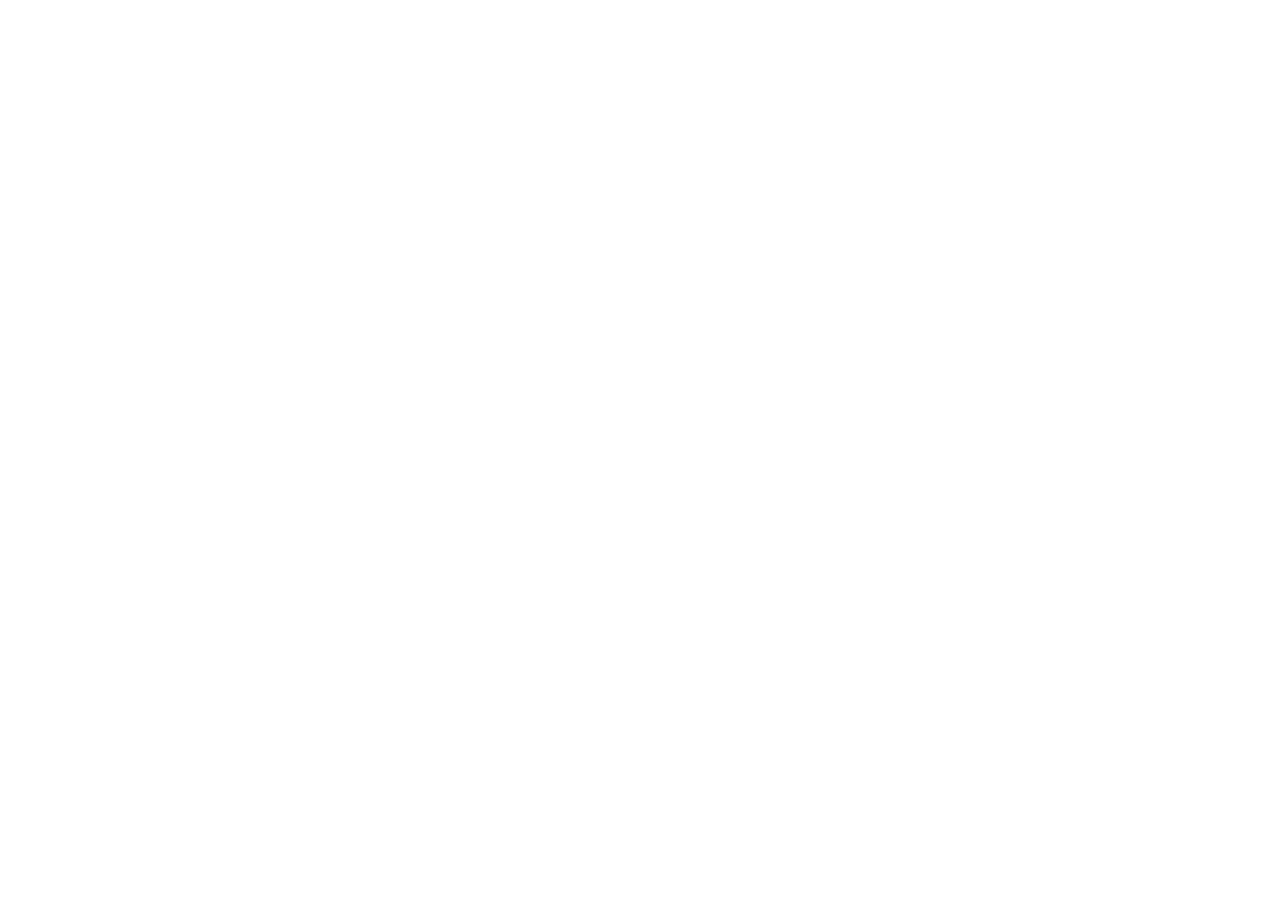
==== commit cfdb988d: "UPDATE: Website with gallery v1.0" ====
--- a/index.html
+++ b/index.html
@@ -1,34 +1 @@
-<!DOCTYPE html>
-<html lang="es">
-<head>
-    <meta charset="UTF-8">
-    <meta name="viewport" content="width=device-width, initial-scale=1.0">
-    <title>Próximamente</title>
-    <style>
-        body {
-            display: flex;
-            justify-content: center;
-            align-items: center;
-            height: 100vh;
-            margin: 0;
-            background-color: #f4f4f4;
-            font-family: Arial, sans-serif;
-        }
-        .container {
-            text-align: center;
-        }
-        h1 {
-            color: #333;
-        }
-        p {
-            color: #666;
-        }
-    </style>
-</head>
-<body>
-    <div class="container">
-        <h1>CardanoBits</h1>
-        <p>Coming soon website update!</p>
-    </div>
-</body>
-</html>
+<!doctype html><html lang="en"><head><meta charset="utf-8"/><link href="https://fonts.googleapis.com/css2?family=Inter:wght@400;500;600;700;900&display=swap" rel="stylesheet"/><link rel="icon" href="/favicon.png"/><meta name="viewport" content="width=device-width,initial-scale=1"/><meta name="theme-color" content="#000000"/><link rel="apple-touch-icon" href="/logo.png"/><link rel="manifest" href="/manifest.json"/><script async src="https://www.googletagmanager.com/gtag/js?id=UA-45799926-9"></script><script>function gtag(){dataLayer.push(arguments)}window.dataLayer=window.dataLayer||[]</script><title>CardanoBits | The first 8-bit pixel art collection in Cardano!</title><meta name="description" content="The first 8-bit pixel art collection in Cardano!"/><meta property="og:site_name" content="CardanoBits"/><meta property="og:title" content="The first 8-bit pixel art collection in Cardano!"/><meta property="og:description" content="The first 8-bit pixel art collection in Cardano!"/><meta property="og:image" content="/favicon.png"/><meta property="og:type" content="website"/><meta name="twitter:card" content="/logo.png"/><meta name="twitter:site" content="@cardanobits"/><meta name="twitter:creator" content="@cardanobits"/><meta name="twitter:title" content="The first 8-bit pixel art collection in Cardano!"/><meta name="twitter:description" content="The first 8-bit pixel art collection in Cardano!"/><meta name="twitter:image" content="/logo.png"/><script defer="defer" src="/static/js/main.2f5f550f.js"></script><link href="/static/css/main.2a70a18c.css" rel="stylesheet"></head><body><noscript>You need to enable JavaScript to run this app.</noscript><div id="root"></div><script async src="https://platform.twitter.com/widgets.js" charset="utf-8"></script></body></html>
--- a/static/css/main.2a70a18c.css
+++ b/static/css/main.2a70a18c.css
@@ -0,0 +1,2 @@
+.slick-slider{-webkit-touch-callout:none;-webkit-tap-highlight-color:transparent;box-sizing:border-box;touch-action:pan-y;-webkit-user-select:none;user-select:none;-khtml-user-select:none}.slick-list,.slick-slider{display:block;position:relative}.slick-list{margin:0;overflow:hidden;padding:0}.slick-list:focus{outline:none}.slick-list.dragging{cursor:pointer;cursor:hand}.slick-slider .slick-list,.slick-slider .slick-track{transform:translateZ(0)}.slick-track{display:block;left:0;margin-left:auto;margin-right:auto;position:relative;top:0}.slick-track:after,.slick-track:before{content:"";display:table}.slick-track:after{clear:both}.slick-loading .slick-track{visibility:hidden}.slick-slide{display:none;float:left;height:100%;min-height:1px}[dir=rtl] .slick-slide{float:right}.slick-slide img{display:block}.slick-slide.slick-loading img{display:none}.slick-slide.dragging img{pointer-events:none}.slick-initialized .slick-slide{display:block}.slick-loading .slick-slide{visibility:hidden}.slick-vertical .slick-slide{border:1px solid #0000;display:block;height:auto}.slick-arrow.slick-hidden{display:none}
+/*# sourceMappingURL=main.2a70a18c.css.map*/
